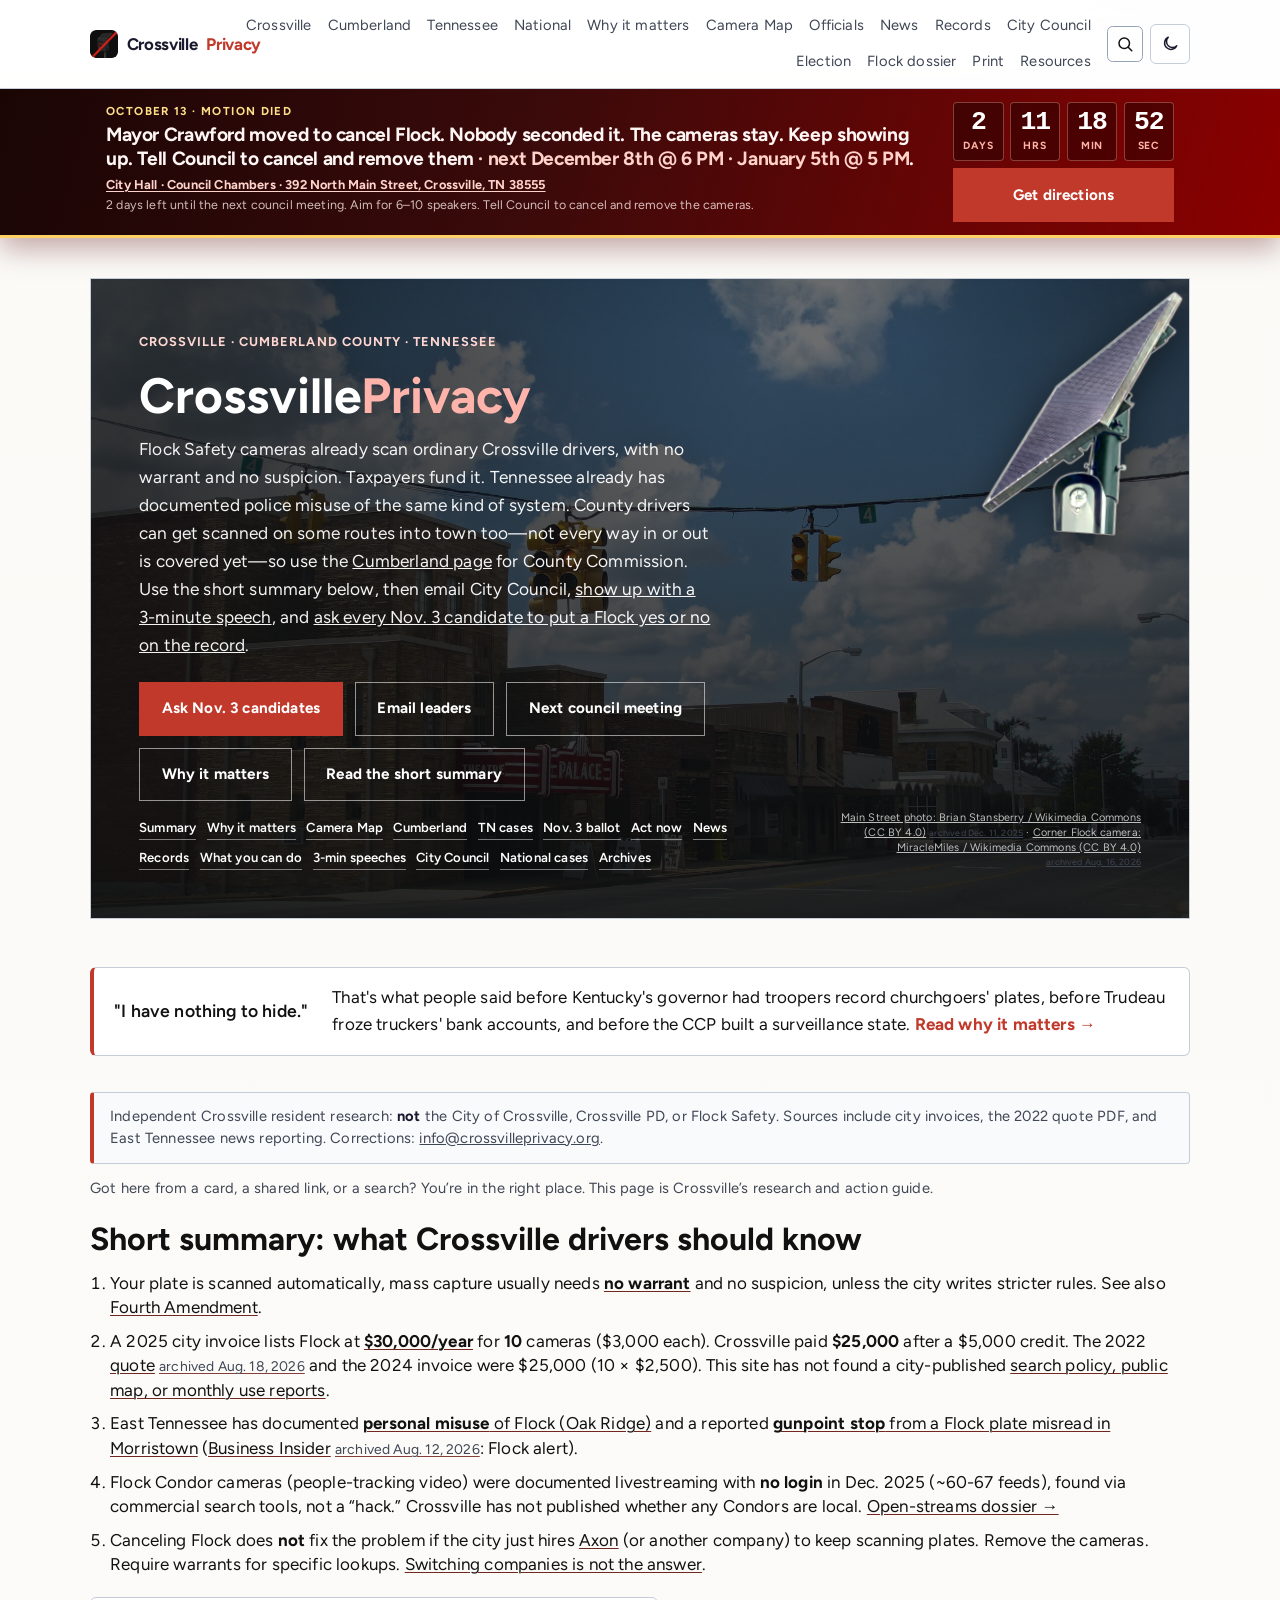
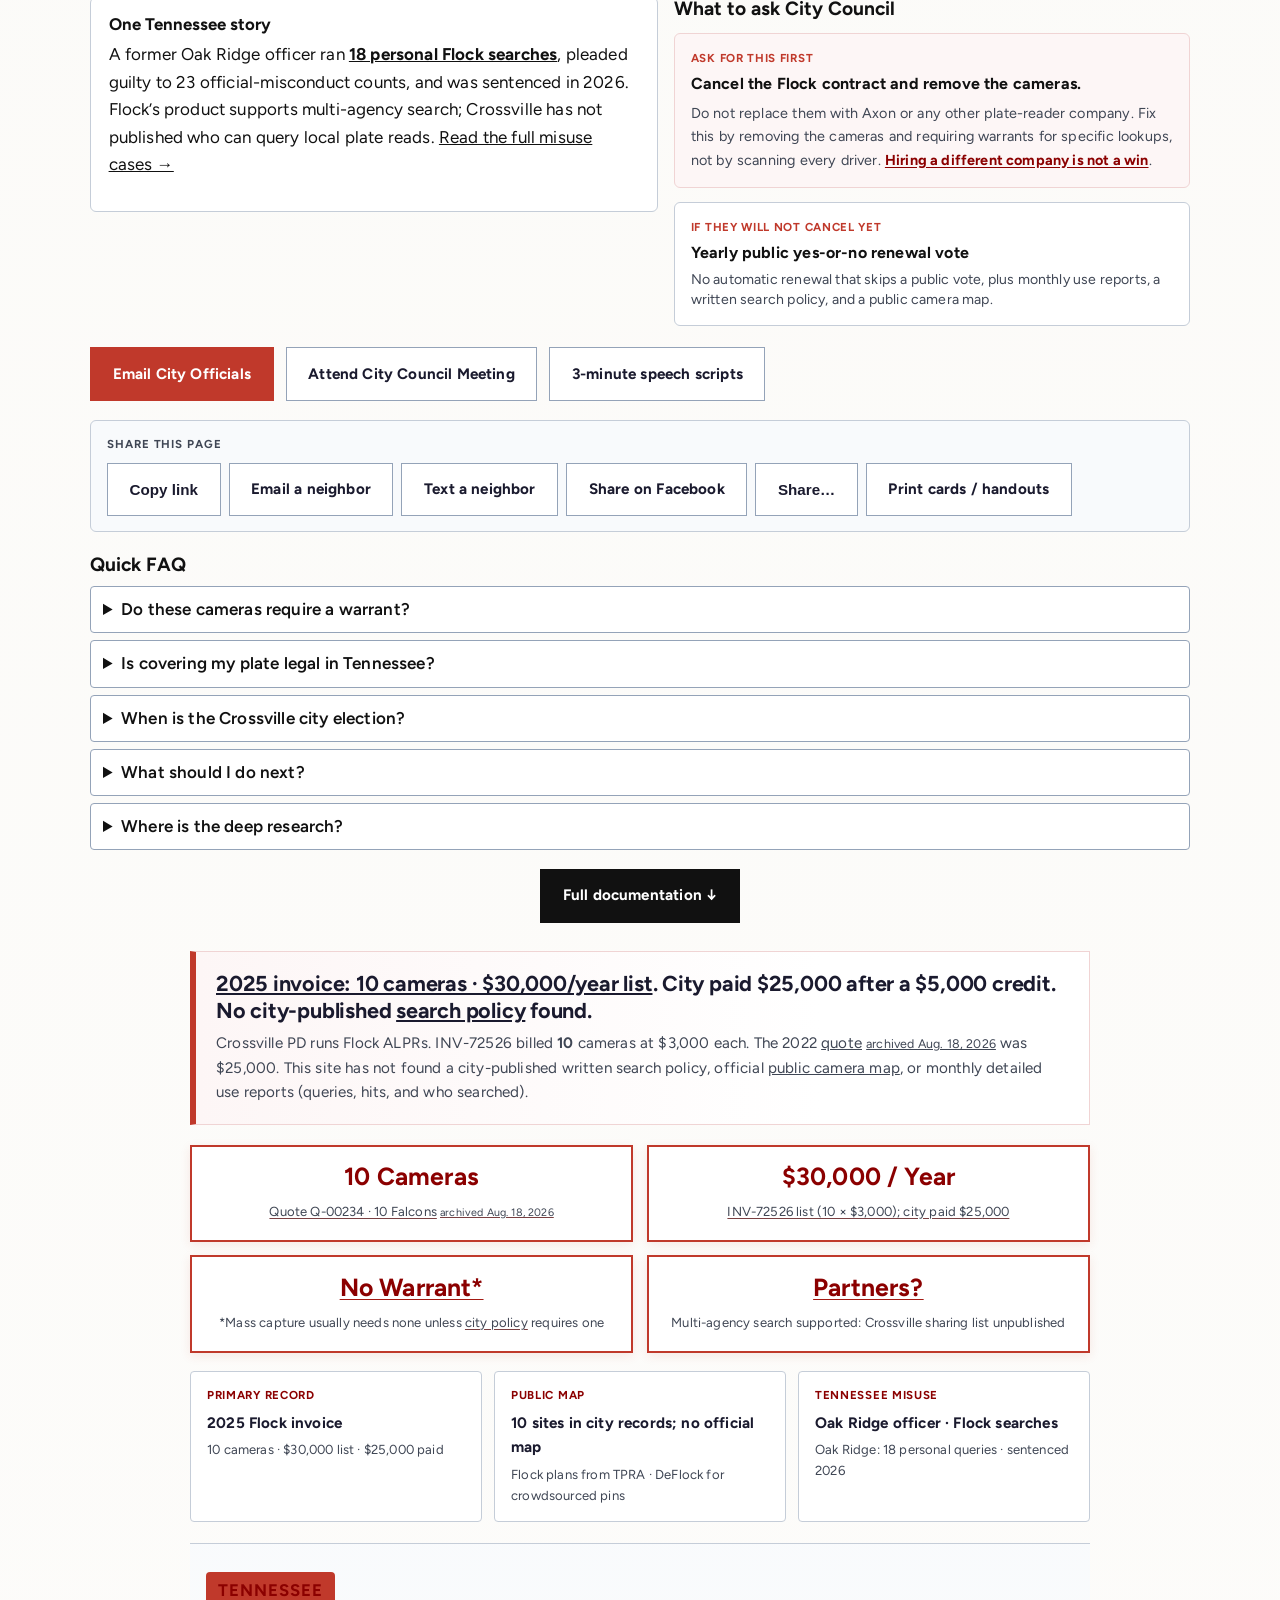
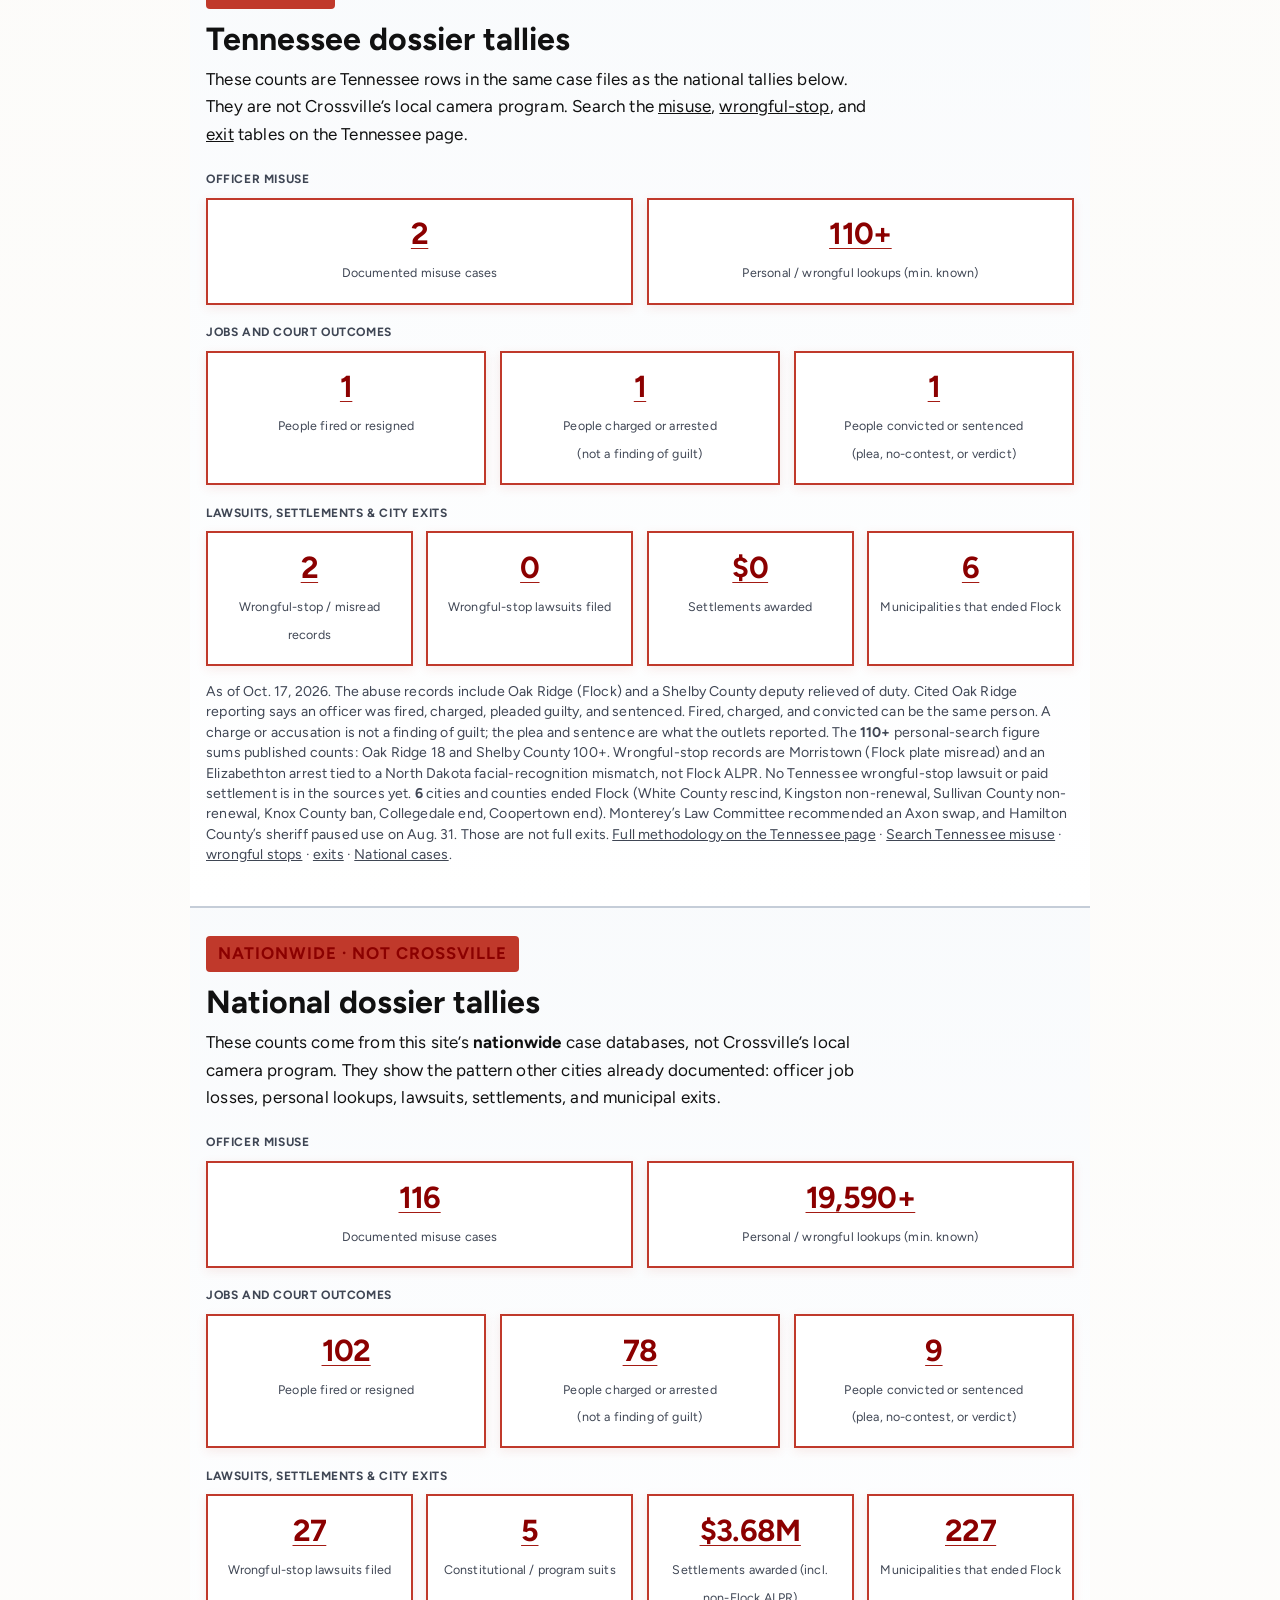
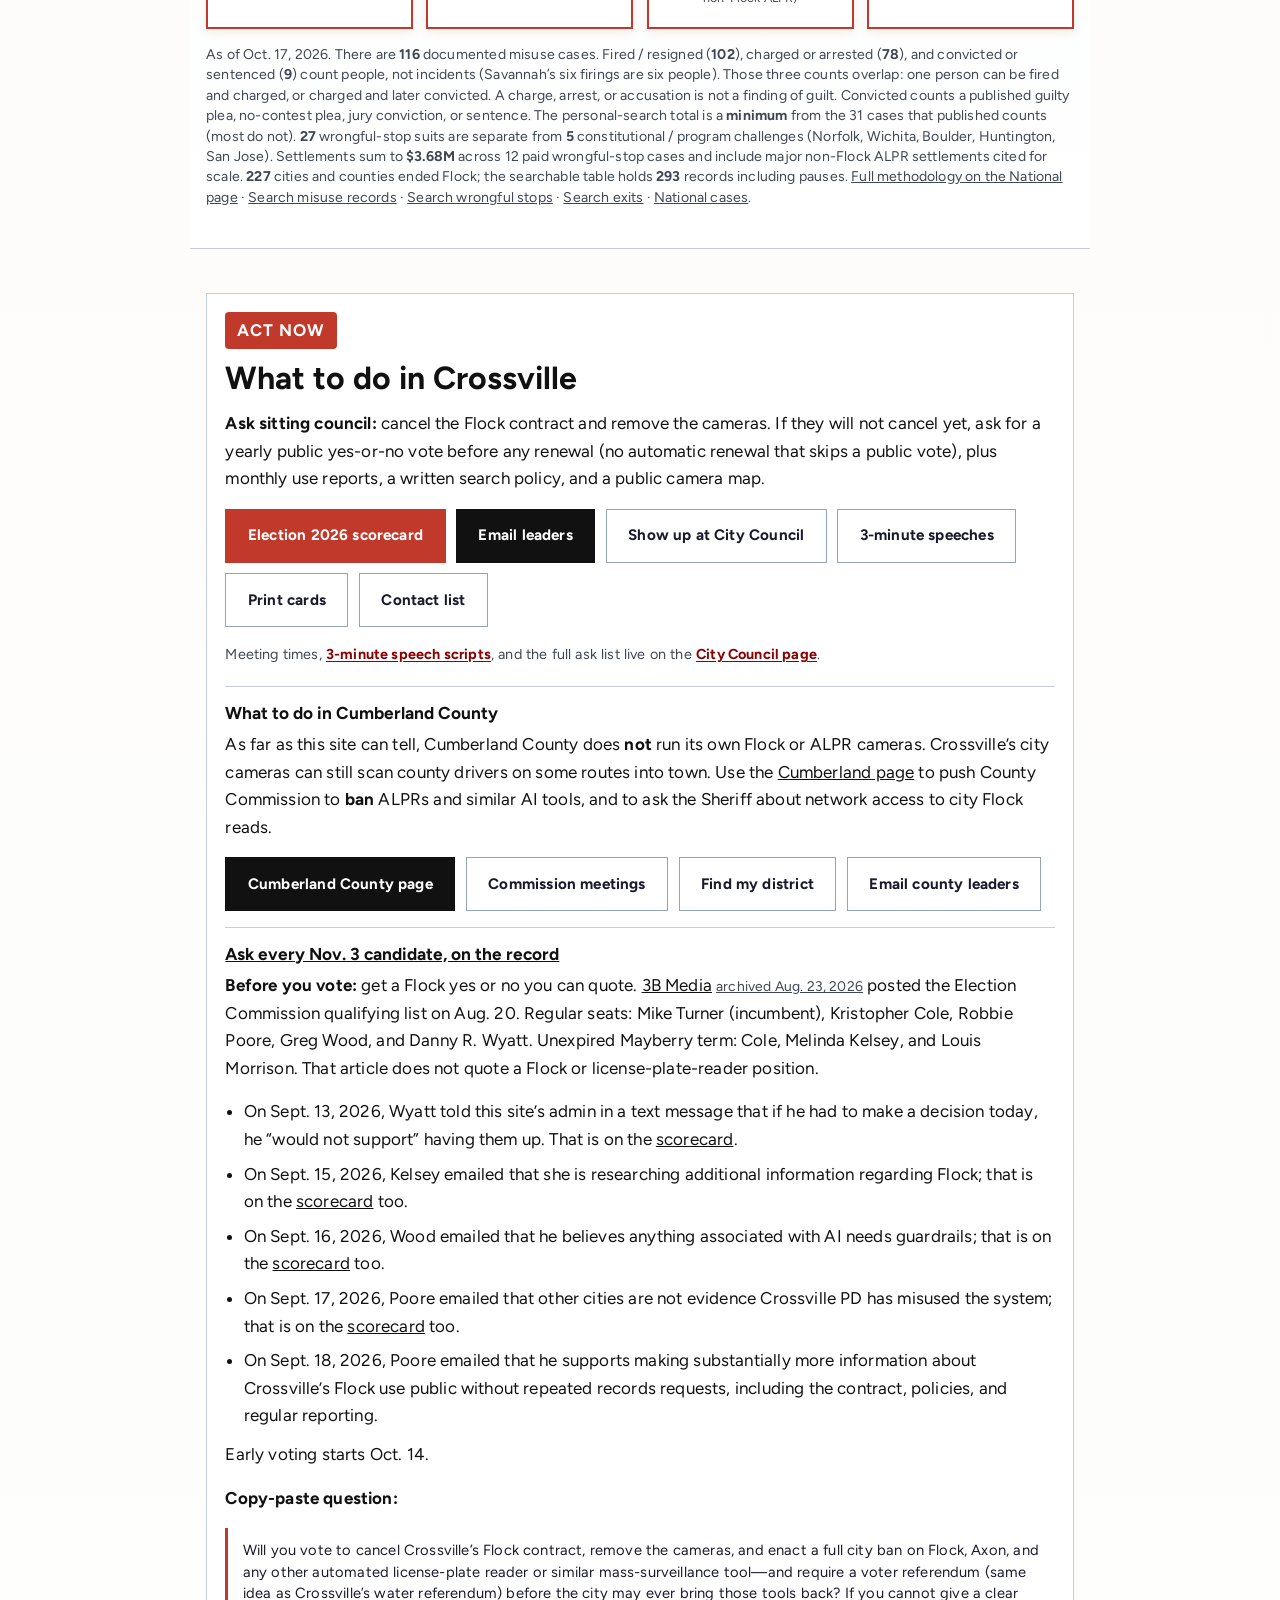
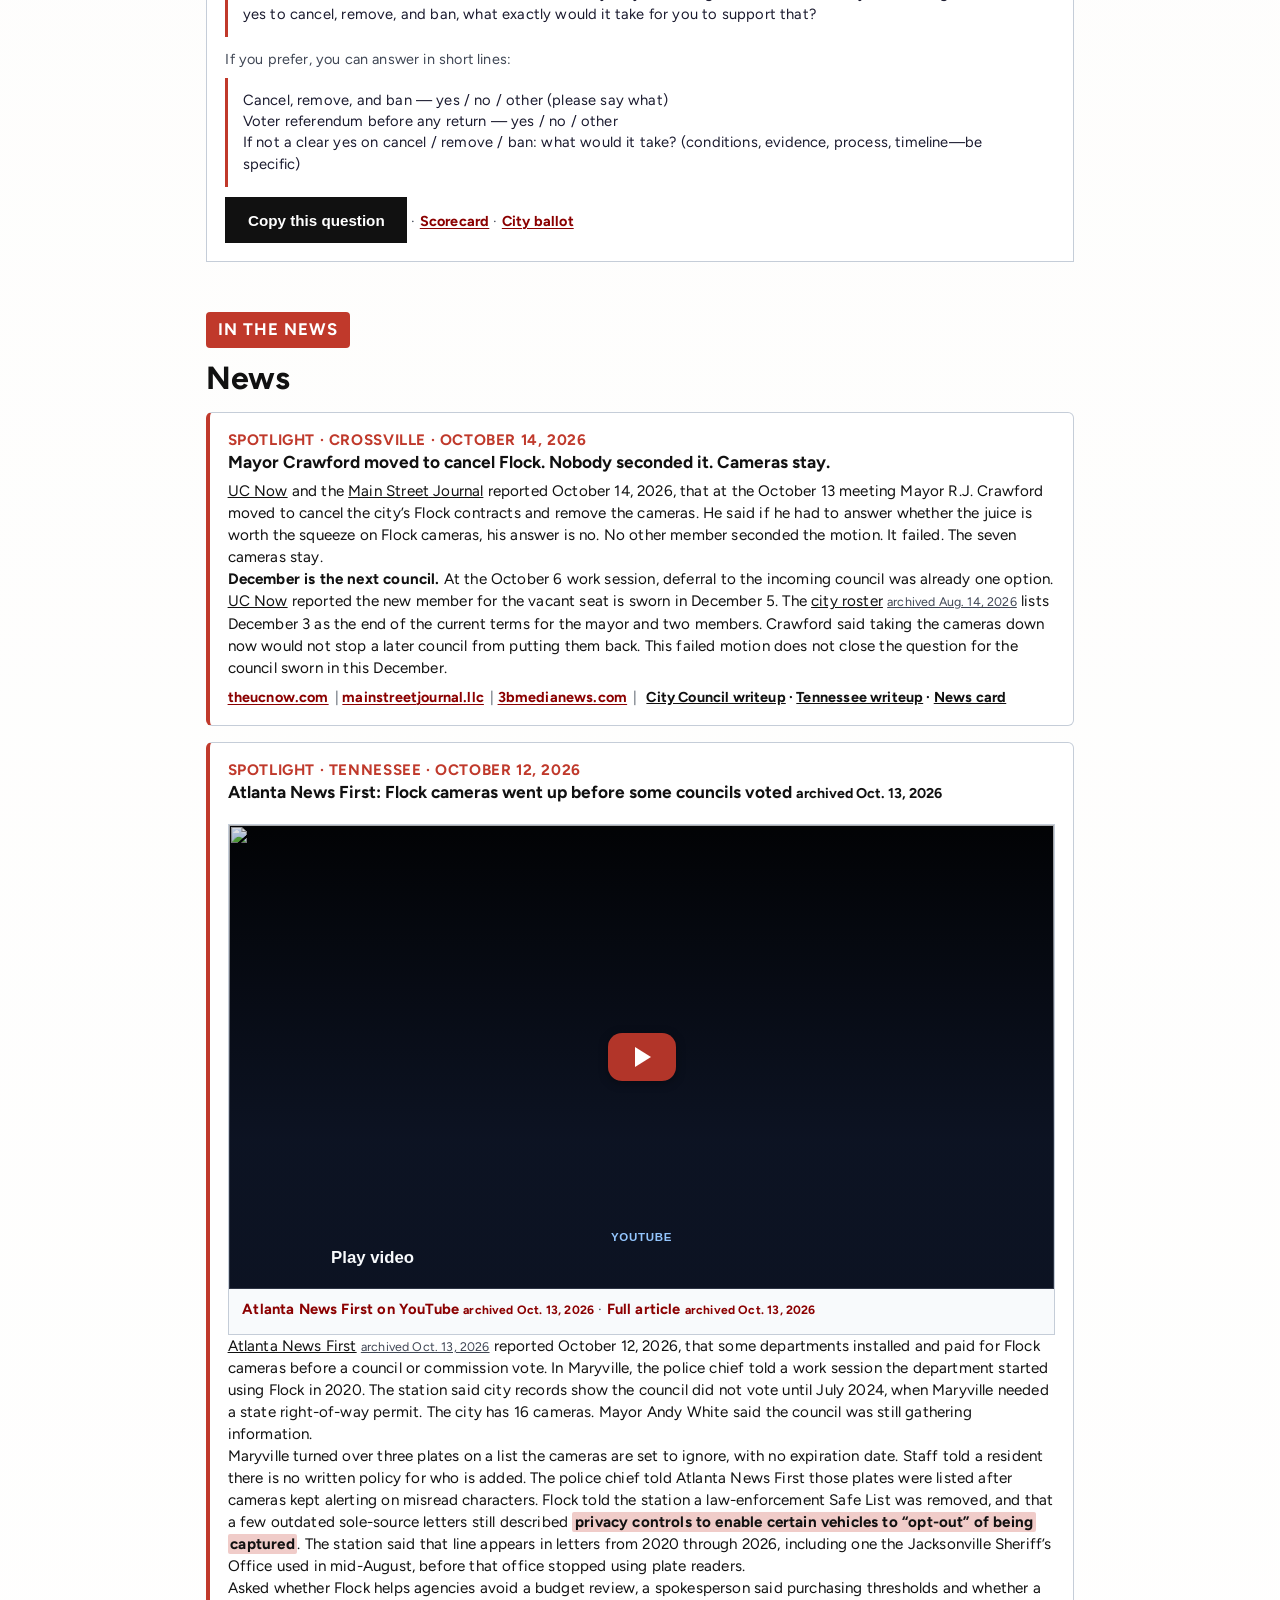
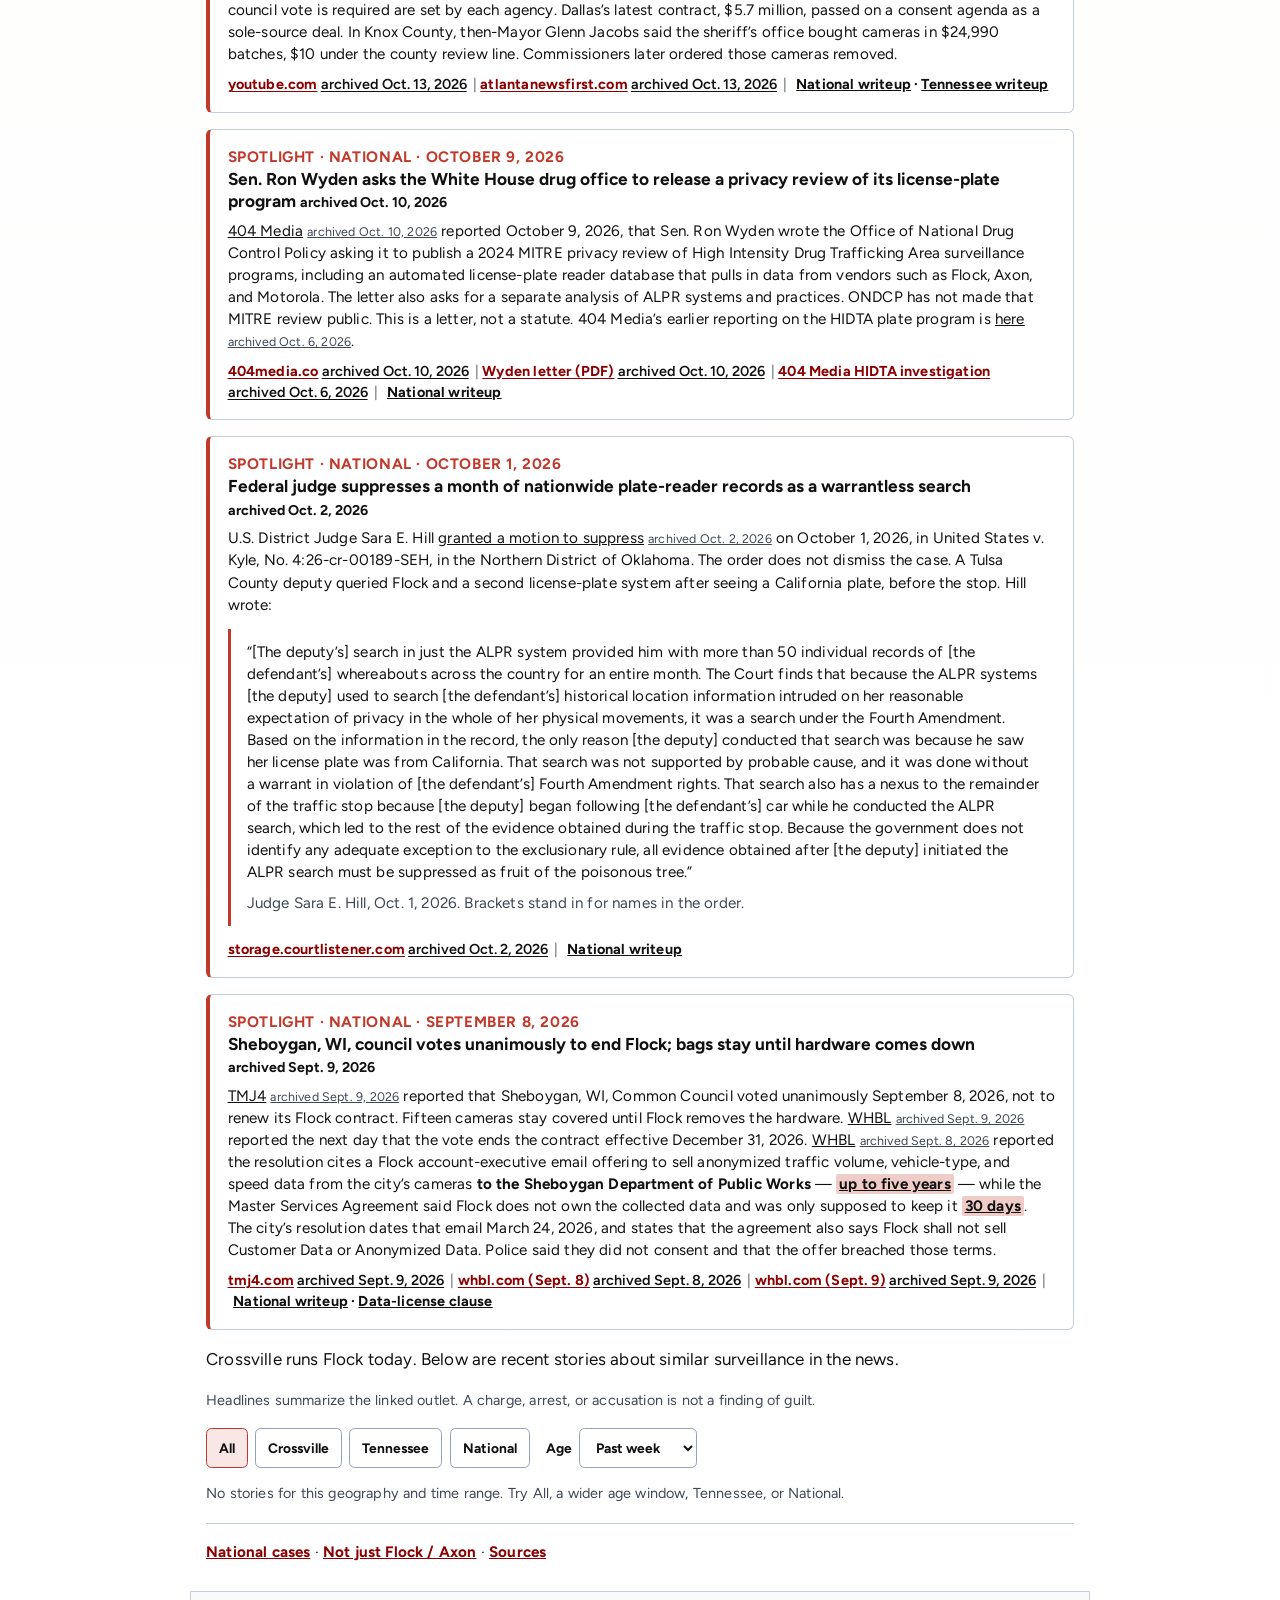
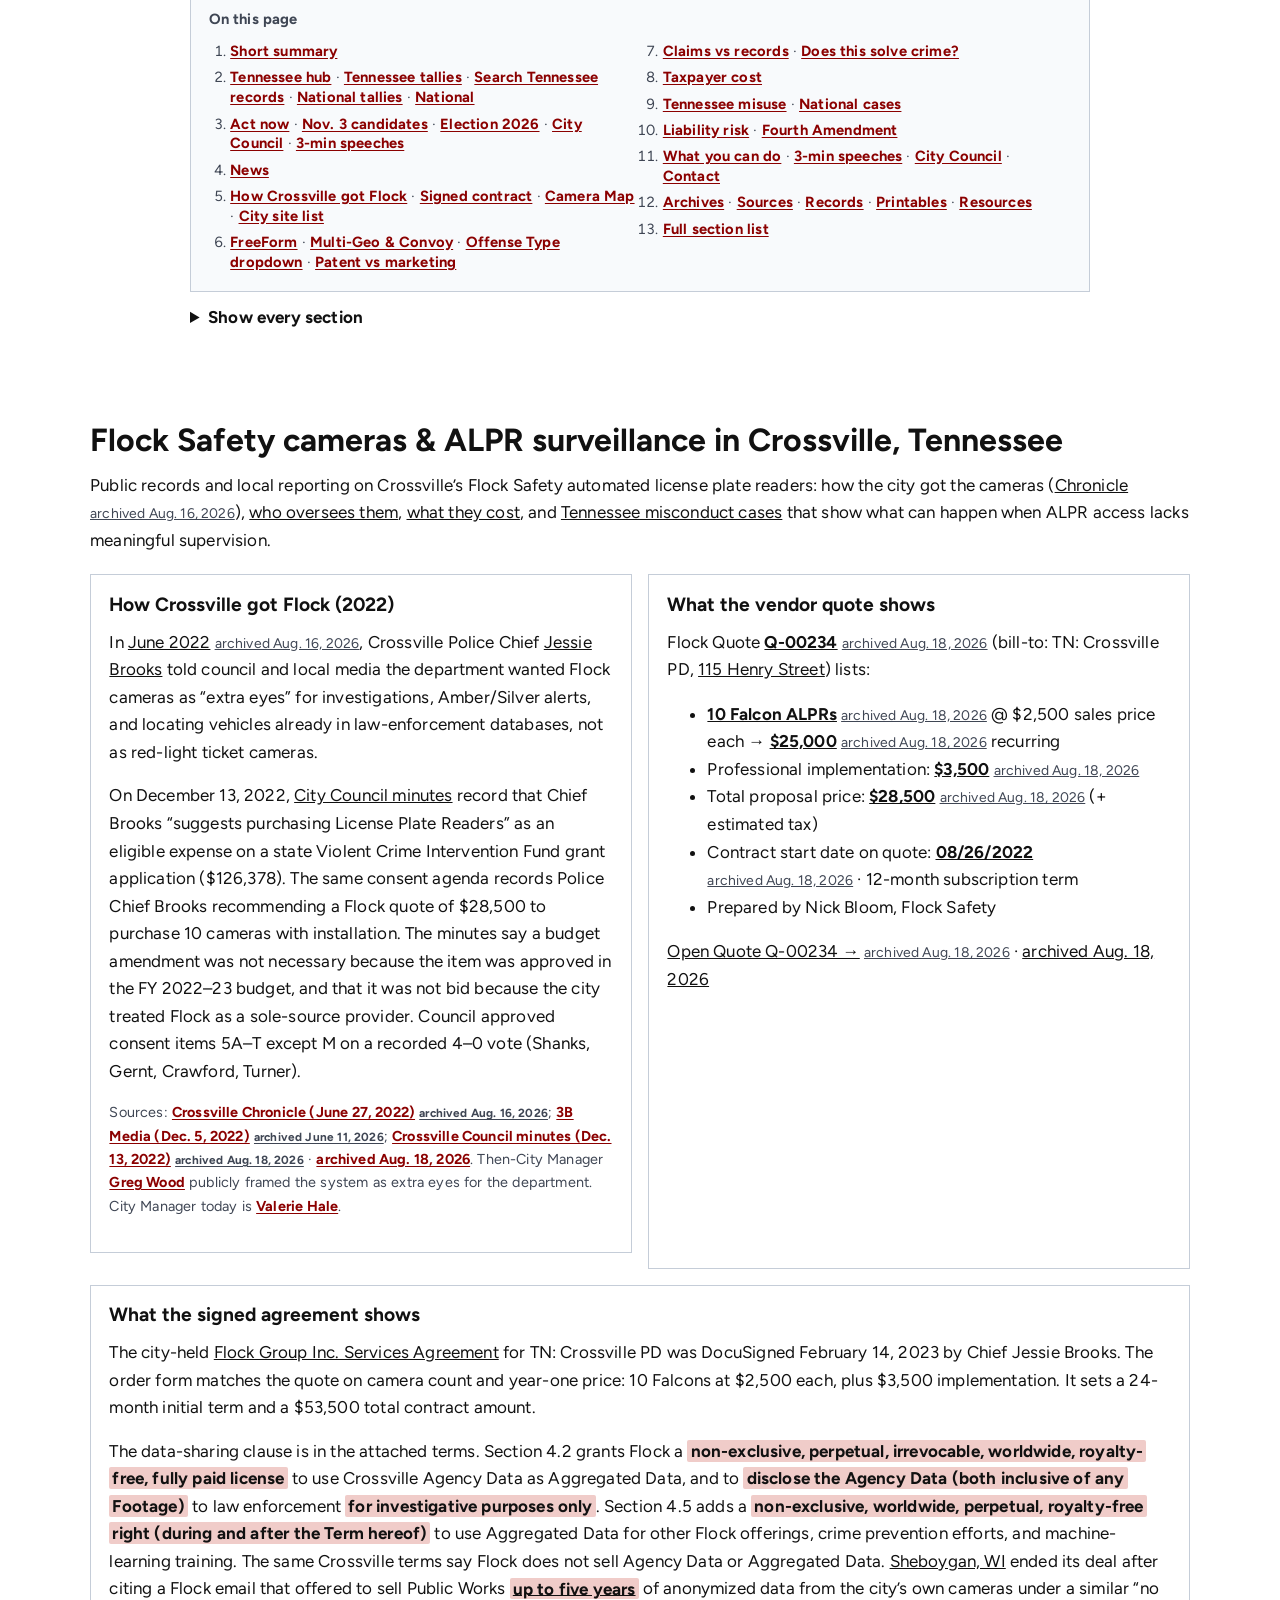
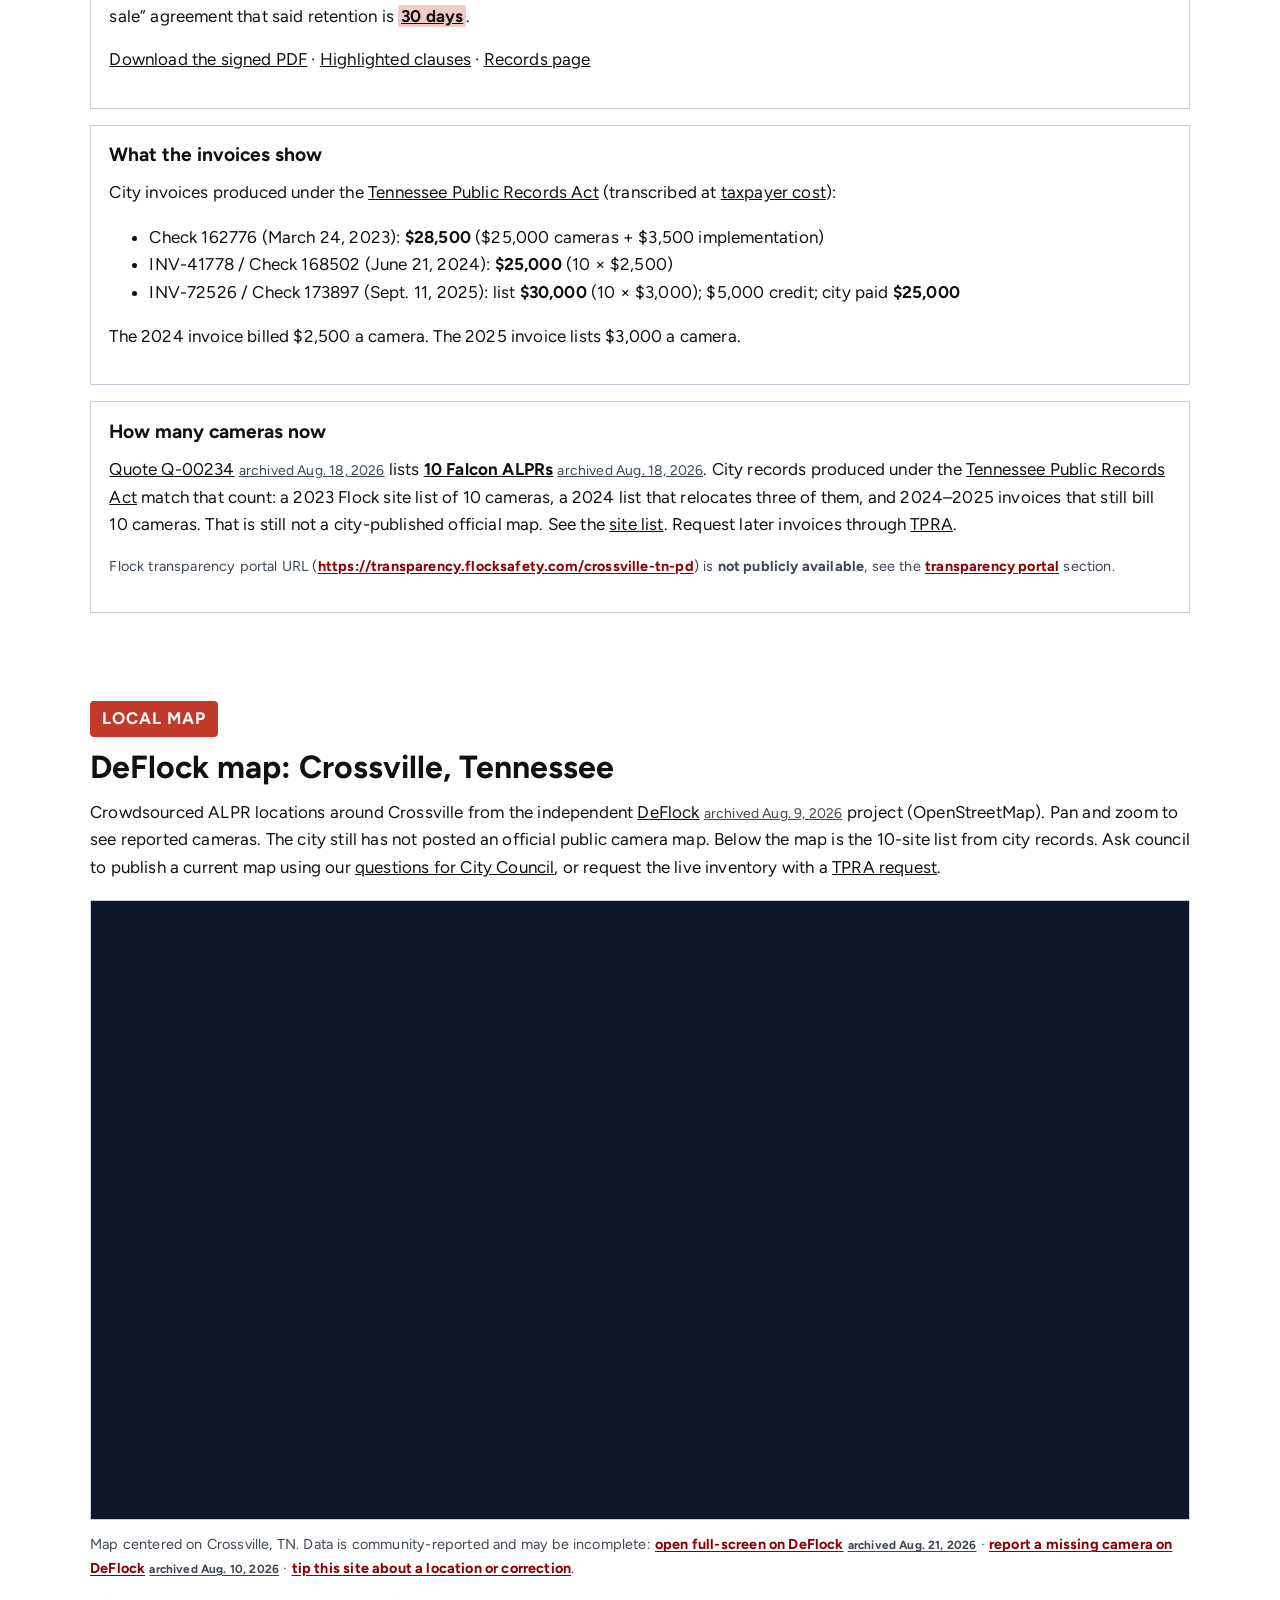
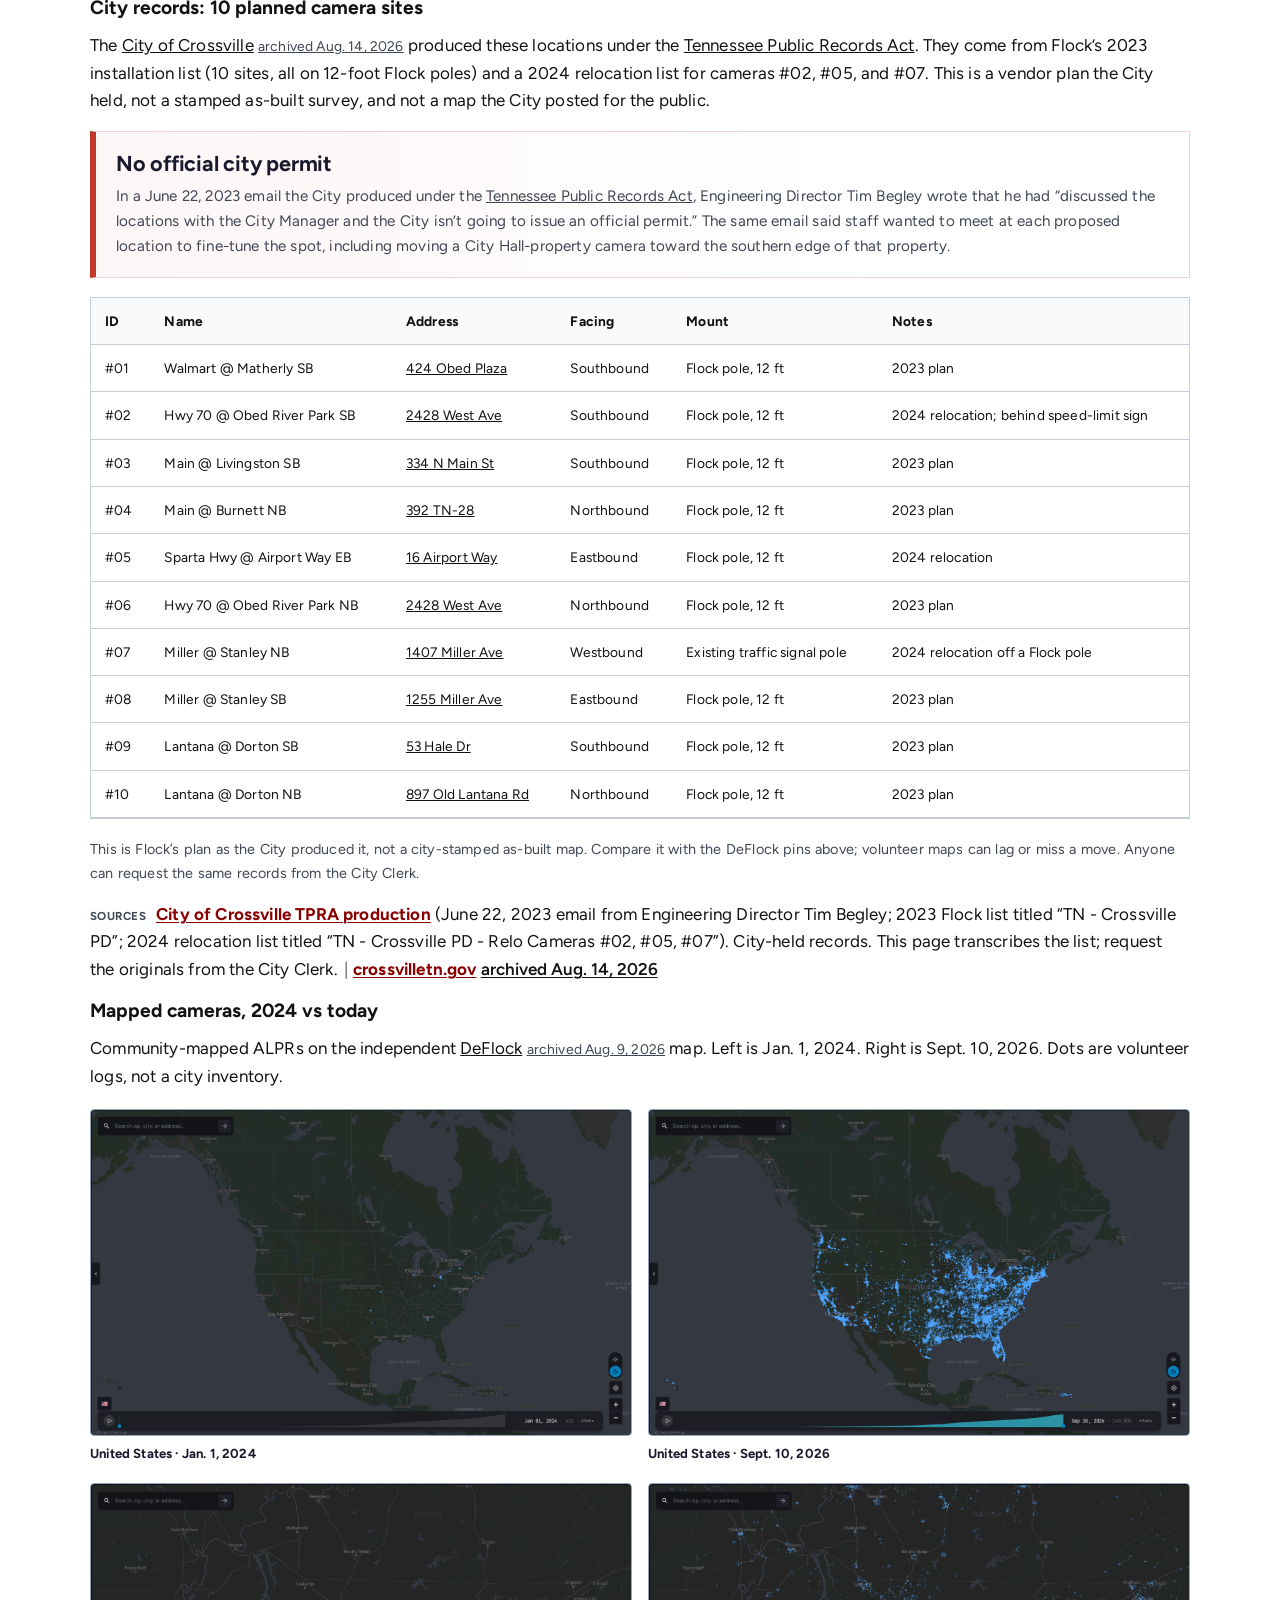
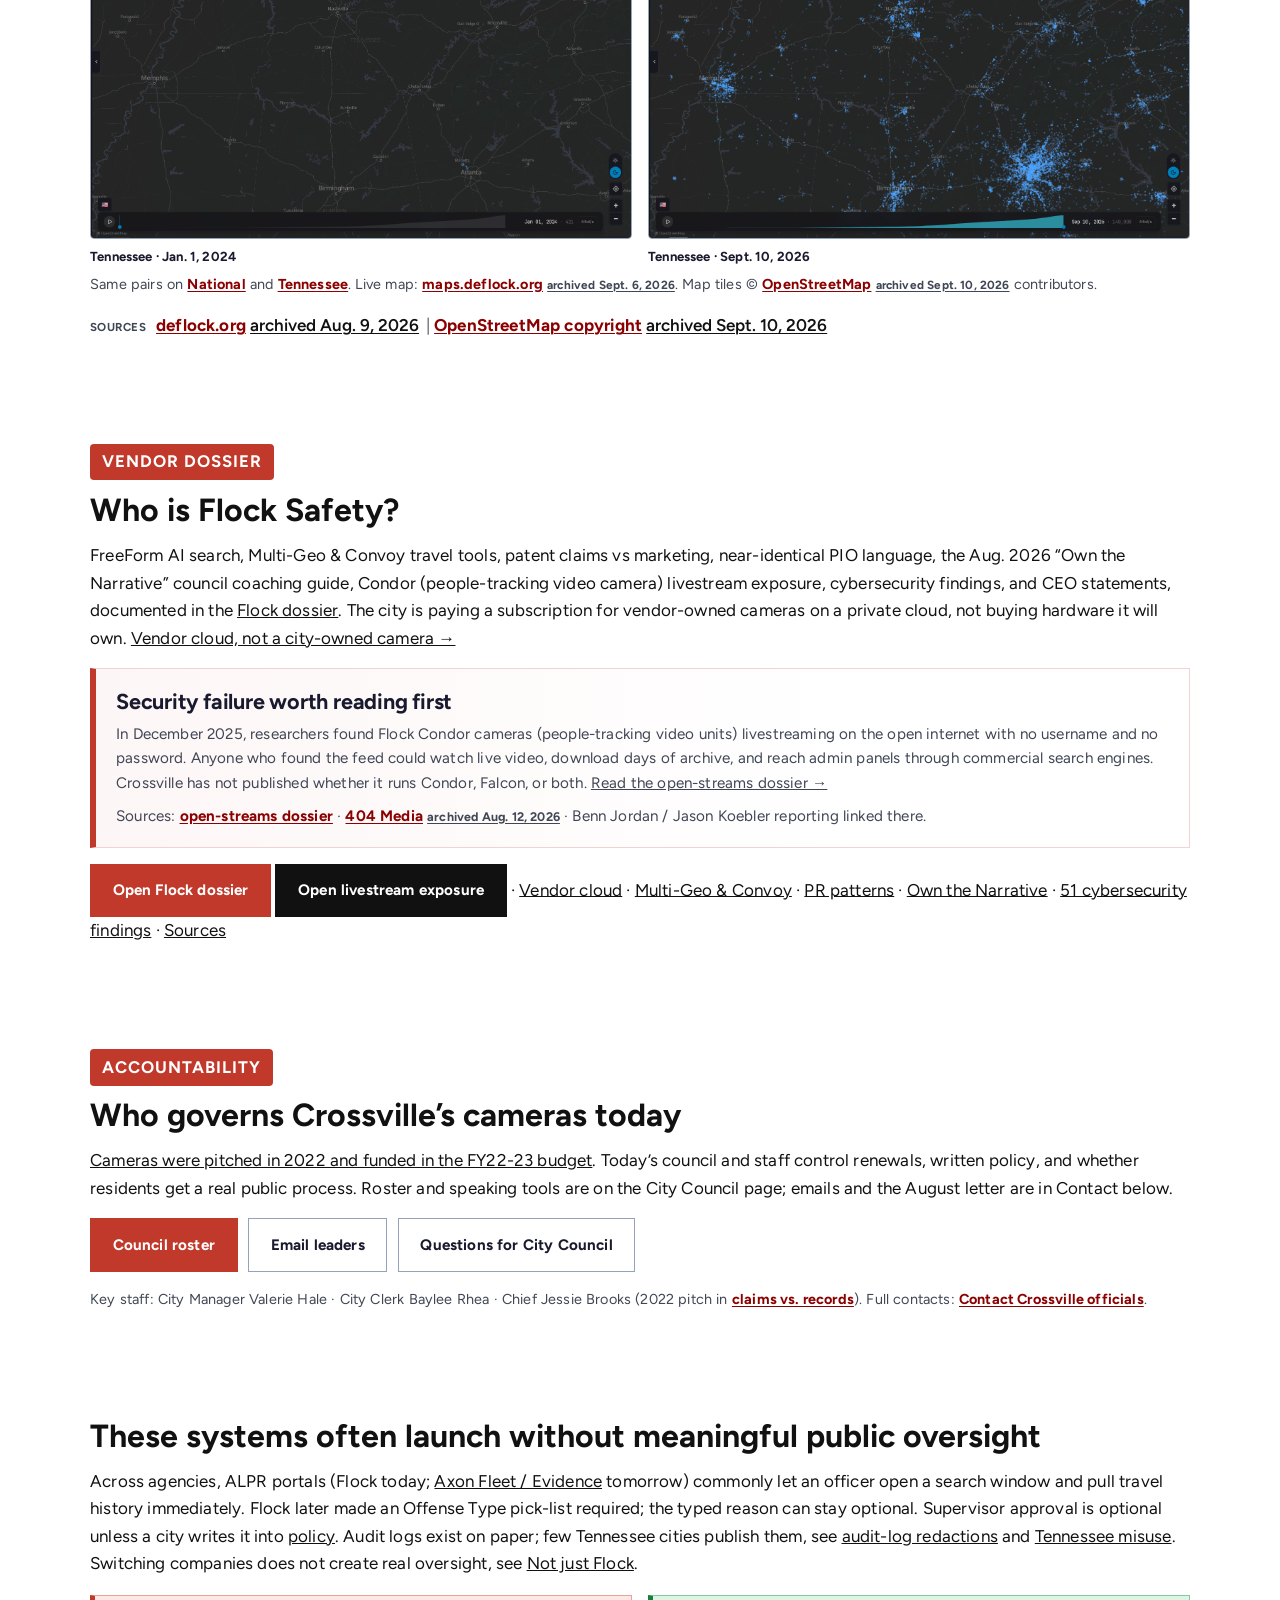
==== index.html @ c861e353 "Log Oct 14–16 Flock bans, cancels, and misuse updates. Tempe and Bloomington ALPR bans, six new muni" ====
<!DOCTYPE html>
<html lang="en">
<head>
  <meta charset="utf-8" />
  <script>
    (function () {
      try {
        var stored = localStorage.getItem("crossville-theme");
        var theme = stored === "light" || stored === "dark"
          ? stored
          : (window.matchMedia("(prefers-color-scheme: dark)").matches ? "dark" : "light");
        document.documentElement.setAttribute("data-theme", theme);
        document.documentElement.style.colorScheme = theme;
      } catch (e) {}
    })();
  </script>
  <meta name="viewport" content="width=device-width, initial-scale=1, viewport-fit=cover" />
  <title>CrossvillePrivacy.org: Flock Safety ALPR in Crossville, Tennessee</title>
  <meta name="description" content="Crossville Flock cameras: a 2025 city invoice lists $30,000/year for 10 cameras. Nov. 3, 2026 City Council candidates: Wyatt, Kelsey, Wood, Poore, Turner, Cole, and Morrison. Ask each one on the record." />
  <link rel="canonical" href="https://crossvilleprivacy.org/" />
  <link rel="sitemap" type="application/xml" title="Sitemap" href="https://crossvilleprivacy.org/sitemap.xml" />
  <meta property="og:type" content="website" />
  <meta property="og:site_name" content="CrossvillePrivacy.org" />
  <meta property="og:url" content="https://crossvilleprivacy.org/" />
  <meta property="og:title" content="CrossvillePrivacy.org: Flock Safety ALPR in Crossville, Tennessee" />
  <meta property="og:description" content="Crossville Flock cameras and the Nov. 3, 2026 City Council candidates: Wyatt, Kelsey, Wood, Poore, Turner, Cole, and Morrison. Independent resident research." />
  <meta property="og:image" content="https://crossvilleprivacy.org/assets/hero-main-street.jpg" />
  <meta property="og:locale" content="en_US" />
  <meta name="twitter:card" content="summary_large_image" />
  <meta name="twitter:title" content="CrossvillePrivacy.org: Flock Safety cameras in Crossville, TN" />
  <meta name="twitter:description" content="2025 city invoice: 10 cameras, $30,000/year list. Documented Oak Ridge Flock misuse. Pack City Council meetings and ask them to cancel Flock and remove the cameras." />
  <meta name="twitter:image" content="https://crossvilleprivacy.org/assets/hero-main-street.jpg" />
  <link rel="stylesheet" href="styles.css?v=20261005-election-banner" />
  <link rel="icon" href="assets/favicon.svg" type="image/svg+xml" />
  <link rel="icon" href="assets/favicon-32.png" type="image/png" sizes="32x32" />
  <link rel="apple-touch-icon" href="assets/apple-touch-icon.png" />
  <meta name="theme-color" content="#c0392b" />
  <meta name="referrer" content="strict-origin-when-cross-origin" />
  <script type="application/ld+json">
  {
    "@context": "https://schema.org",
    "@graph": [
      {
        "@type": "WebSite",
        "@id": "https://crossvilleprivacy.org/#website",
        "url": "https://crossvilleprivacy.org/",
        "name": "CrossvillePrivacy.org",
        "description": "Public-records research on Flock Safety ALPR cameras in Crossville and Cumberland County, Tennessee.",
        "inLanguage": "en-US"
      },
      {
        "@type": "WebPage",
        "@id": "https://crossvilleprivacy.org/#webpage",
        "url": "https://crossvilleprivacy.org/",
        "name": "CrossvillePrivacy.org: Flock Safety ALPR in Crossville, Tennessee",
        "isPartOf": { "@id": "https://crossvilleprivacy.org/#website" },
        "about": {
          "@type": "Thing",
          "name": "Flock Safety automated license plate readers in Crossville, Tennessee"
        },
        "primaryImageOfPage": {
          "@type": "ImageObject",
          "url": "https://crossvilleprivacy.org/assets/hero-main-street.jpg"
        }
      },
      {
        "@type": "FAQPage",
        "@id": "https://crossvilleprivacy.org/#faq",
        "mainEntity": [
          {
            "@type": "Question",
            "name": "Do Crossville Flock cameras require a warrant?",
            "acceptedAnswer": {
              "@type": "Answer",
              "text": "No. License-plate cameras scan vehicles automatically. Searching stored travel history is usually a lookup in the police system with a typed reason, not a warrant, unless the city writes stricter rules."
            }
          },
          {
            "@type": "Question",
            "name": "How many Flock cameras does Crossville have?",
            "acceptedAnswer": {
              "@type": "Answer",
              "text": "Quote Q-00234 lists 10 Falcon cameras. City records produced under the Tennessee Public Records Act include a 2023 Flock site list of those 10 cameras and a 2024 relocation list for three of them. The city has not published an official public camera map."
            }
          },
          {
            "@type": "Question",
            "name": "Is canceling Flock enough if the city hires Axon instead?",
            "acceptedAnswer": {
              "@type": "Answer",
              "text": "No. Multiple cities have dropped Flock and then installed Axon plate readers to keep scanning cars. That changes the company name, not the problem. Crossville should cancel Flock, remove the cameras, refuse any plate-reader replacement, and require warrants for specific lookups, not scan every driver."
            }
          },
          {
            "@type": "Question",
            "name": "Has Flock ALPR been misused in Tennessee?",
            "acceptedAnswer": {
              "@type": "Answer",
              "text": "Yes for confirmed Flock misuse: A former Oak Ridge officer pleaded guilty and was sentenced after 18 personal Flock searches among 23 official-misconduct counts. Business Insider reporting on police records says Morristown officers received a Flock alert before a gunpoint stop after a plate was misread; large wrongful-stop settlements have been paid in other states for ALPR systems generally."
            }
          },
          {
            "@type": "Question",
            "name": "Does Flock FreeForm track people, not just plates?",
            "acceptedAnswer": {
              "@type": "Answer",
              "text": "Flock markets FreeForm as natural-language search across vehicles and people descriptions (for example clothing), while saying cameras are not face identification. Crossville should disclose whether FreeForm is enabled."
            }
          },
          {
            "@type": "Question",
            "name": "What should I ask Crossville City Council?",
            "acceptedAnswer": {
              "@type": "Answer",
              "text": "Ask council to cancel Crossville’s Flock contract and remove the cameras. There is no remaining City Council meeting before this renewal. If they will not cancel, ask them to take a recorded yes-or-no vote rather than letting the program keep running without a public vote, publish monthly detailed Flock-use reports the public can check (who searched, what they searched, why, hits, and sharing), plus a written search policy, public camera map, and contract/sharing list. Fill the meeting room, one speaker is easy to ignore."
            }
          },
          {
            "@type": "Question",
            "name": "When is the Crossville city election, and who is running for City Council?",
            "acceptedAnswer": {
              "@type": "Answer",
              "text": "Election day is Tuesday, Nov. 3, 2026. Early voting is Oct. 14 through Oct. 29. Regular City Council seats: Mike Turner (incumbent), Kristopher Cole, Robbie Poore, Greg Wood, and Danny R. Wyatt. Unexpired Mayberry term: Kristopher Cole, Melinda Kelsey, and Louis Morrison. The Aug. 20, 2026 3B Media qualifying list does not quote a Flock or license-plate-reader position. On Sept. 13, 2026, Wyatt told this site’s admin in a text message that if he had to make a decision today, he “would not support” having them up. On Sept. 15, 2026, Kelsey emailed that she is researching additional information regarding Flock and has not given a clear answer yet. On Sept. 16, 2026, Wood emailed that he believes anything associated with AI needs guardrails and has not given a clear answer on cancel. On Sept. 17, 2026, Poore emailed that other cities are not evidence Crossville PD has misused the system and has not given a clear answer on cancel. On Sept. 18, 2026, he emailed that he supports making substantially more information about Crossville’s Flock use public without repeated records requests, including the contract, policies, and regular reporting. This site emailed Mike Turner, Kristopher Cole, and Louis Morrison more than once at the addresses they listed with the Cumberland County Election Commission and received no response whatsoever. Ask before you vote."
            }
          }
        ]
      }
    ]
  }
  </script>
</head>
<body class="has-sticky-cta has-renewal-banner">
  <header class="site-header">
    <div class="wrap bar">
      <a class="brand" href="#top"><img class="brand-mark" src="assets/brand-mark.png" width="28" height="28" alt="" />Crossville<span>Privacy</span></a>
      <nav id="site-nav" class="nav" data-site-nav aria-label="Primary">
        <a href="index.html" aria-current="page">Crossville</a>
        <a href="cumberland.html">Cumberland</a>
        <a href="tennessee.html">Tennessee</a>
        <a href="national.html">National</a>
        <a href="why.html">Why it matters</a>
        <a href="#map">Camera Map</a>
        <a href="officials.html">Officials</a>
        <a href="#recent-news">News</a>
        <a href="records.html">Records</a>
        <a href="council.html">City Council</a>
        <a href="election.html">Election</a>
        <a href="flock.html">Flock dossier</a>
        <a href="printables.html">Print</a>
        <a href="resources.html">Resources</a>
      </nav>
      <div class="header-tools">
        <button type="button" class="theme-toggle" data-theme-toggle aria-pressed="false" aria-label="Switch to dark mode" title="Dark mode">
          <svg class="theme-icon theme-icon-sun" width="18" height="18" viewBox="0 0 24 24" fill="none" stroke="currentColor" stroke-width="2" stroke-linecap="round" stroke-linejoin="round" aria-hidden="true"><circle cx="12" cy="12" r="4" /><path d="M12 3v2M12 19v2M4.9 4.9l1.4 1.4M17.7 17.7l1.4 1.4M3 12h2M19 12h2M4.9 19.1l1.4-1.4M17.7 6.3l1.4-1.4" /></svg>
          <svg class="theme-icon theme-icon-moon" width="18" height="18" viewBox="0 0 24 24" fill="none" stroke="currentColor" stroke-width="2" stroke-linecap="round" stroke-linejoin="round" aria-hidden="true"><path d="M21 14.3A8.5 8.5 0 1 1 9.7 3 7 7 0 0 0 21 14.3z" /></svg>
        </button>
        <button type="button" class="nav-toggle" data-nav-toggle aria-controls="site-nav" aria-expanded="false" aria-label="Open menu">
          <span class="nav-toggle-bars" aria-hidden="true"></span>
        </button>
      </div>
    </div>
  </header>

  <aside id="renewal-countdown" class="renewal-banner" role="region" aria-label="Mayor Crawford’s motion to cancel Flock died. The cameras stay." data-renewal-iso="2026-11-03T17:00:00-05:00">
    <div class="wrap renewal-banner-inner">
      <a class="renewal-banner-hit" href="#oct13-flock-spotlight" aria-label="Jump to the Crossville Flock spotlight"></a>
      <div class="renewal-banner-copy">
        <p class="renewal-kicker">October 13 · motion died</p>
        <p class="renewal-headline">Mayor Crawford moved to cancel Flock. Nobody seconded it. The cameras stay. Keep showing up. Tell Council to cancel and remove them<span class="renewal-meetings" id="renewal-meetings"></span>.</p>
        <p class="renewal-place">
          <a
            href="https://www.google.com/maps/dir/?api=1&amp;destination=Crossville+City+Hall,+392+North+Main+Street,+Crossville,+TN+38555"
            target="_blank"
            rel="noopener"
            >City Hall · Council Chambers · 392 North Main Street, Crossville, TN 38555</a
          >
        </p>
        <p class="renewal-note">
          <span id="renewal-status">The October 13 motion failed. Seven cameras stay. The next council is sworn in this December.</span>
        </p>
      </div>
      <div class="renewal-aside">
        <div class="renewal-timer" aria-live="polite">
          <div class="renewal-unit"><span class="renewal-num" data-unit="days">--</span><span class="renewal-label">days</span></div>
          <div class="renewal-unit"><span class="renewal-num" data-unit="hours">--</span><span class="renewal-label">hrs</span></div>
          <div class="renewal-unit"><span class="renewal-num" data-unit="mins">--</span><span class="renewal-label">min</span></div>
          <div class="renewal-unit"><span class="renewal-num" data-unit="secs">--</span><span class="renewal-label">sec</span></div>
        </div>
        <a
          class="btn btn-primary renewal-cta"
          href="https://www.google.com/maps/dir/?api=1&amp;destination=Crossville+City+Hall,+392+North+Main+Street,+Crossville,+TN+38555"
          target="_blank"
          rel="noopener"
          >Get directions</a
        >
      </div>
    </div>
  </aside>


  <main id="top">
    <section class="hero">
      <div class="wrap">
        <div class="hero-panel" data-hero-rotate data-hero-interval="9000">
          <div class="hero-slides" aria-hidden="true">
            <img
              class="hero-media is-active"
              src="assets/hero-main-street.jpg"
              alt=""
              width="1920"
              height="1468"
              fetchpriority="high"
              decoding="async"
              data-hero-alt="Downtown Crossville Main Street"
              data-hero-credit="Main Street photo: Brian Stansberry / Wikimedia Commons (CC BY 4.0)"
              data-hero-credit-href="https://commons.wikimedia.org/wiki/File:Crossville-Main-Street-tn1.jpg"
            />
            <img
              class="hero-media"
              src="assets/hero-homesteads-tower.jpg"
              alt=""
              width="1920"
              height="1440"
              loading="lazy"
              decoding="async"
              data-hero-alt="Cumberland Homesteads Museum and Tower near Crossville"
              data-hero-credit="Homesteads Tower photo: Brian Stansberry / Wikimedia Commons (CC BY 3.0)"
              data-hero-credit-href="https://commons.wikimedia.org/wiki/File:Cumberland-homesteads-tower-tn1.jpg"
            />
            <img
              class="hero-media"
              src="assets/hero-courthouse.jpg"
              alt=""
              width="1460"
              height="1143"
              loading="lazy"
              decoding="async"
              data-hero-alt="Cumberland County Courthouse in Crossville"
              data-hero-credit="Courthouse photo: Brian Stansberry / Wikimedia Commons (CC BY 3.0)"
              data-hero-credit-href="https://commons.wikimedia.org/wiki/File:Cumberland-county-tennessee-courthouse1.jpg"
            />
            <img
              class="hero-media"
              src="assets/hero-byrd-creek.jpg"
              alt=""
              width="1920"
              height="1277"
              loading="lazy"
              decoding="async"
              data-hero-alt="Byrd Creek Dam and CCC stone bridge at Cumberland Mountain State Park"
              data-hero-credit="Byrd Creek Dam &amp; Bridge photo: David Ratledge / Wikimedia Commons (CC BY 4.0)"
              data-hero-credit-href="https://commons.wikimedia.org/wiki/File:Byrd_Creek_Dam_%26_Bridge_-_Cumberland_Mountain_State_Park,_Tennessee_-_June_24,_2014.jpg"
            />
          </div>
          <div class="hero-watchers" aria-hidden="true">
            <span class="hero-watcher hero-watcher-right">
              <img src="assets/hero-flock-camera.png?v=1786627456" alt="" width="380" height="566" decoding="async" />
            </span>
          </div>
          <p class="visually-hidden">
            A decorative Flock Safety camera appears in the top-right of the banner, as if watching Crossville landmarks below.
          </p>
          <div class="hero-copy">
            <div class="hero-kicker">Crossville · Cumberland County · Tennessee</div>
            <h1>Crossville<span>Privacy</span></h1>
            <p class="lede">Flock Safety cameras already scan ordinary Crossville drivers, with no warrant and no suspicion. Taxpayers fund it. Tennessee already has documented police misuse of the same kind of system. County drivers can get scanned on some routes into town too—not every way in or out is covered yet—so use the <a href="cumberland.html">Cumberland page</a> for County Commission. Use the short summary below, then email City Council, <a href="council.html#speech-picker">show up with a 3-minute speech</a>, and <a href="#nov-council-race">ask every Nov.&nbsp;3 candidate to put a Flock yes or no on the record</a>.</p>
            <div class="cta-row">
              <a class="btn btn-primary" href="#nov-council-race">Ask Nov. 3 candidates</a>
              <a class="btn btn-ghost" href="#action">Email leaders</a>
              <a class="btn btn-ghost" href="council.html#council-show-up">Next council meeting</a>
              <a class="btn btn-ghost" href="why.html">Why it matters</a>
              <a class="btn btn-ghost" href="#pitch">Read the short summary</a>
            </div>
            <nav class="hero-jumps" aria-label="Jump to sections on this page">
              <a href="#pitch">Summary</a>
              <a href="why.html">Why it matters</a>
              <a href="#map">Camera Map</a>
              <a href="cumberland.html">Cumberland</a>
              <a href="tennessee.html#tn-glance">TN cases</a>
              <a href="#nov-council-race">Nov. 3 ballot</a>
              <a href="#act-now">Act now</a>
              <a href="#recent-news">News</a>
              <a href="records.html">Records</a>
              <a href="#what-can-i-do">What you can do</a>
              <a href="council.html#speech-picker">3-min speeches</a>
              <a href="council.html">City Council</a>
              <a href="national.html">National cases</a>
              <a href="#archives-hub">Archives</a>
            </nav>
          </div>
          <p class="hero-photo-credit" aria-label="Image credits">
            <a
              href="https://commons.wikimedia.org/wiki/File:Crossville-Main-Street-tn1.jpg"
              target="_blank"
              rel="noopener"
              data-hero-credit-link
            >Main Street photo: Brian Stansberry / Wikimedia Commons (CC BY 4.0)</a> <a class="source-archive" href="https://web.archive.org/web/20251211214113/https://commons.wikimedia.org/wiki/File:Crossville-Main-Street-tn1.jpg" target="_blank" rel="noopener" title="Wayback Machine snapshot"><time datetime="2025-12-11T21:41:13Z">archived Dec. 11, 2025</time></a>
            <span class="hero-credit-sep" aria-hidden="true"> · </span>
            <a
              href="https://commons.wikimedia.org/wiki/File:Flock_ALPR_with_Solar_Panel,_Closeup_Facing_Right,_Eatontown_NJ_(July_2026).jpg"
              target="_blank"
              rel="noopener"
            >Corner Flock camera: MiracleMiles / Wikimedia Commons (CC BY 4.0)</a> <a class="source-archive" href="https://web.archive.org/web/20260816170843/https://commons.wikimedia.org/wiki/File:Flock_ALPR_with_Solar_Panel,_Closeup_Facing_Right,_Eatontown_NJ_(July_2026).jpg" target="_blank" rel="noopener" title="Wayback Machine snapshot"><time datetime="2026-08-16T17:08:43Z">archived Aug. 16, 2026</time></a>
          </p>
        </div>
      </div>
    </section>

    <div class="wrap" style="padding-top:1.5rem;padding-bottom:0.5rem;">
      <a href="why.html" class="why-callout" style="display:flex;flex-wrap:wrap;align-items:center;gap:0.5rem 1.5rem;padding:1rem 1.25rem;background:var(--surface);border:1px solid var(--line);border-left:4px solid var(--accent);border-radius:6px;text-decoration:none;color:inherit;transition:border-color 0.15s,box-shadow 0.15s;" onmouseover="this.style.borderColor='var(--accent)';this.style.boxShadow='0 2px 8px rgba(0,0,0,0.08)';" onmouseout="this.style.borderColor='var(--line)';this.style.borderLeftColor='var(--accent)';this.style.boxShadow='none';">
        <p style="margin:0;font-weight:600;font-size:1.1rem;flex-shrink:0;">"I have nothing to hide."</p>
        <p style="margin:0;flex:1;min-width:280px;">That's what people said before Kentucky's governor had troopers record churchgoers' plates, before Trudeau froze truckers' bank accounts, and before the CCP built a surveillance state. <strong style="color:var(--accent);">Read why it matters →</strong></p>
      </a>
    </div>

    <section class="pitch" aria-labelledby="pitch">
      <div class="wrap pitch-wrap">
        <p class="trust-strip" id="trust">
          Independent Crossville resident research: <strong>not</strong> the City of Crossville, Crossville PD, or Flock Safety.
          Sources include city invoices, the 2022 quote PDF, and East Tennessee news reporting.
          Corrections: <a href="mailto:info@crossvilleprivacy.org">info@crossvilleprivacy.org</a>.
        </p>
        <p class="found-card-note">Got here from a card, a shared link, or a search? You’re in the right place. This page is Crossville’s research and action guide.</p>

        <h2 id="pitch">Short summary: what Crossville drivers should know</h2>
        <ol class="pitch-facts">
          <li>Your plate is scanned automatically, mass capture usually needs <a href="#faq"><strong>no warrant</strong></a> and no suspicion, unless the city writes stricter rules. See also <a href="#fourth">Fourth Amendment</a>.</li>
          <li>A 2025 city invoice lists Flock at <a href="#cost"><strong>$30,000/year</strong></a> for <strong>10</strong> cameras ($3,000 each). Crossville paid <strong>$25,000</strong> after a $5,000 credit. The 2022 <a href="https://crossvilletn.legistar.com/View.ashx?M=F&amp;ID=11422691&amp;GUID=AAA99FCA-444F-43F8-BA19-F47335D59ADA" target="_blank" rel="noopener">quote</a> <a class="source-archive" href="https://web.archive.org/web/20260818171231/https://crossvilletn.legistar.com/View.ashx?M=F&amp;ID=11422691&amp;GUID=AAA99FCA-444F-43F8-BA19-F47335D59ADA" target="_blank" rel="noopener" title="Wayback Machine snapshot"><time datetime="2026-08-18T17:12:31Z">archived Aug. 18, 2026</time></a> and the 2024 invoice were $25,000 (10 × $2,500). This site has not found a city-published <a href="council.html#ask-before-renewal">search policy, public map, or monthly use reports</a>.</li>
          <li>East Tennessee has documented <a href="tennessee.html#oak-ridge-misuse"><strong>personal misuse</strong> of Flock (Oak Ridge)</a> and a reported <a href="tennessee.html#morristown-misread"><strong>gunpoint stop</strong> from a Flock plate misread in Morristown</a> (<a href="https://www.businessinsider.com/flock-safety-alpr-cameras-misreads-2026-3" target="_blank" rel="noopener">Business Insider</a> <a class="source-archive" href="https://web.archive.org/web/20260812060302/https://www.businessinsider.com/flock-safety-alpr-cameras-misreads-2026-3" target="_blank" rel="noopener" title="Wayback Machine snapshot"><time datetime="2026-08-12T06:03:02Z">archived Aug. 12, 2026</time></a>: Flock alert).</li>
          <li>Flock Condor cameras (people-tracking video) were documented livestreaming with <strong>no login</strong> in Dec. 2025 (~60-67 feeds), found via commercial search tools, not a “hack.” Crossville has not published whether any Condors are local. <a href="flock.html#open-streams">Open-streams dossier →</a></li>
          <li>Canceling Flock does <strong>not</strong> fix the problem if the city just hires <a href="#not-just-flock">Axon</a> (or another company) to keep scanning plates. Remove the cameras. Require warrants for specific lookups. <a href="#not-just-flock">Switching companies is not the answer</a>.</li>
        </ol>

        <div class="pitch-columns">
          <article class="pitch-story" aria-labelledby="pitch-story-heading">
            <h3 id="pitch-story-heading">One Tennessee story</h3>
            <p>A former Oak Ridge officer ran <a href="tennessee.html#oak-ridge-misuse"><strong>18 personal Flock searches</strong></a>, pleaded guilty to 23 official-misconduct counts, and was sentenced in 2026. Flock’s product supports multi-agency search; Crossville has not published who can query local plate reads. <a href="tennessee.html#abuse">Read the full misuse cases →</a></p>
          </article>

          <div class="ask-hierarchy" aria-labelledby="ask-hierarchy-heading">
            <h3 id="ask-hierarchy-heading">What to ask City Council</h3>
            <div class="ask-hierarchy-grid">
              <div class="ask-card ask-card-primary">
                <span class="ask-rank">Ask for this first</span>
                <strong>Cancel the Flock contract and remove the cameras.</strong>
                <p class="note" style="margin:0.45rem 0 0;">Do not replace them with Axon or any other plate-reader company. Fix this by removing the cameras and requiring warrants for specific lookups, not by scanning every driver. <a href="#not-just-flock">Hiring a different company is not a win</a>.</p>
              </div>
              <div class="ask-card">
                <span class="ask-rank">If they will not cancel yet</span>
                <strong>Yearly public yes-or-no renewal vote</strong>
                <span class="ask-detail">No automatic renewal that skips a public vote, plus monthly use reports, a written search policy, and a public camera map.</span>
              </div>
            </div>
          </div>
        </div>

        <div class="pitch-actions cta-row">
          <a class="btn btn-primary" href="#action">Email City Officials</a>
          <a class="btn btn-outline" href="council.html#council-show-up">Attend City Council Meeting</a>
          <a class="btn btn-outline" href="council.html#speech-picker">3-minute speech scripts</a>
        </div>

        <div class="share-loop" aria-label="Share and print">
          <p class="share-loop-kicker">Share this page</p>
          <div class="share-loop-row">
            <button type="button" class="btn btn-outline" data-share="copy-link">Copy link</button>
            <a class="btn btn-outline" data-share="email" href="mailto:?subject=CrossvillePrivacy.org%2C%20Flock%20cameras%20in%20Crossville&amp;body=Crossville%20Flock%20cameras%20scan%20ordinary%20drivers.%20Local%20research%20and%20what%20to%20ask%20City%20Council%3A%0A%0Ahttps%3A%2F%2Fcrossvilleprivacy.org%2F">Email a neighbor</a>
            <a class="btn btn-outline share-sms" data-share="sms" href="sms:?&amp;body=Crossville%20Flock%20cameras%20scan%20ordinary%20drivers.%20https%3A%2F%2Fcrossvilleprivacy.org%2F">Text a neighbor</a>
            <a class="btn btn-outline" data-share="facebook" href="https://www.facebook.com/sharer/sharer.php?u=https%3A%2F%2Fcrossvilleprivacy.org%2F" target="_blank" rel="noopener">Share on Facebook</a>
            <button type="button" class="btn btn-outline share-native" data-share="native" hidden>Share…</button>
            <a class="btn btn-outline" href="printables.html">Print cards / handouts</a>
          </div>
        </div>

        <aside class="faq-quick" aria-labelledby="faq-quick">
          <h3 id="faq-quick">Quick FAQ</h3>
          <details>
            <summary>Do these cameras require a warrant?</summary>
            <p>No. Plates are scanned automatically. Searching travel history is usually a typed reason in the police system, not a warrant, unless the city writes stricter rules. <a href="#faq">More FAQ →</a></p>
          </details>
          <details>
            <summary>Is covering my plate legal in Tennessee?</summary>
            <p>No. <a href="https://law.justia.com/codes/tennessee/title-55/chapter-4/part-1/section-55-4-110/" target="_blank" rel="noopener">T.C.A. § 55-4-110</a> <a class="source-archive" href="https://web.archive.org/web/20250327165544/https://law.justia.com/codes/tennessee/title-55/chapter-4/part-1/section-55-4-110/" target="_blank" rel="noopener" title="Wayback Machine snapshot"><time datetime="2025-03-27T16:55:44Z">archived Mar. 27, 2025</time></a> prohibits camera-blocking covers. Use council, email, and <a href="records.html#foia">TPRA</a> instead. Do not obscure your plate.</p>
          </details>
          <details>
            <summary>When is the Crossville city election?</summary>
            <p>Tuesday, Nov.&nbsp;3,&nbsp;2026. Early voting Oct.&nbsp;14 through Oct.&nbsp;29. City Council candidates: <a href="election.html#candidate-mike-turner">Mike Turner</a>, <a href="election.html#candidate-kristopher-cole">Kristopher Cole</a>, <a href="election.html#candidate-robbie-poore">Robbie Poore</a>, <a href="election.html#candidate-greg-wood">Greg Wood</a>, <a href="election.html#candidate-danny-wyatt">Danny R. Wyatt</a>, <a href="election.html#candidate-melinda-kelsey">Melinda Kelsey</a>, and <a href="election.html#candidate-louis-morrison">Louis Morrison</a>. Flock positions: <a href="election.html">Election 2026</a>.</p>
          </details>
          <details>
            <summary>What should I do next?</summary>
            <p>Send the <a href="#email-template">September agenda letter</a>, and note the next council date under <a href="council.html#council-show-up">City Council meeting times</a>. On a computer, printing handouts from <a href="printables.html">Print</a> also helps.</p>
          </details>
          <details>
            <summary>Where is the deep research?</summary>
            <p>Everything below, the signed contract, quote PDFs, Tennessee misuse cases, FreeForm, liability, TPRA templates, is the Crossville archive. Tennessee and East TN cases are on <a href="tennessee.html">Tennessee</a>. Nationwide databases are on <a href="national.html">National</a>. Jump to <a href="#toc">On this page</a> or <a href="#overview">How Crossville got Flock</a>.</p>
          </details>
        </aside>

        <p class="archive-jump"><a class="btn btn-dark" href="#toc">Full documentation ↓</a></p>
      </div>
    </section>

    <section id="docs-archive" aria-label="Full documentation">
      <div class="wrap-narrow">
        <div id="proof" class="proof-block">
        <div class="pull-card" role="note">
          <strong><a href="#cost">2025 invoice: 10 cameras · $30,000/year list</a>. City paid $25,000 after a $5,000 credit. No city-published <a href="council.html#ask-before-renewal">search policy</a> found.</strong>
          <span>Crossville PD runs Flock ALPRs. INV-72526 billed <strong>10</strong> cameras at $3,000 each. The 2022 <a href="https://crossvilletn.legistar.com/View.ashx?M=F&amp;ID=11422691&amp;GUID=AAA99FCA-444F-43F8-BA19-F47335D59ADA" target="_blank" rel="noopener">quote</a> <a class="source-archive" href="https://web.archive.org/web/20260818171231/https://crossvilletn.legistar.com/View.ashx?M=F&amp;ID=11422691&amp;GUID=AAA99FCA-444F-43F8-BA19-F47335D59ADA" target="_blank" rel="noopener" title="Wayback Machine snapshot"><time datetime="2026-08-18T17:12:31Z">archived Aug. 18, 2026</time></a> was $25,000. This site has not found a city-published written search policy, official <a href="#map">public camera map</a>, or monthly detailed use reports (queries, hits, and who searched).</span>
        </div>

        <div class="stats" aria-label="Key figures" style="margin-top:1.15rem;">
          <div class="stat">
            <span class="num">10 Cameras</span>
            <span class="cap"><a href="https://crossvilletn.legistar.com/View.ashx?M=F&amp;ID=11422691&amp;GUID=AAA99FCA-444F-43F8-BA19-F47335D59ADA" target="_blank" rel="noopener">Quote Q-00234 · 10 Falcons</a> <a class="source-archive" href="https://web.archive.org/web/20260818171231/https://crossvilletn.legistar.com/View.ashx?M=F&amp;ID=11422691&amp;GUID=AAA99FCA-444F-43F8-BA19-F47335D59ADA" target="_blank" rel="noopener" title="Wayback Machine snapshot"><time datetime="2026-08-18T17:12:31Z">archived Aug. 18, 2026</time></a></span>
          </div>
          <div class="stat">
            <span class="num">$30,000 / Year</span>
            <span class="cap"><a href="#cost">INV-72526 list (10 × $3,000); city paid $25,000</a></span>
          </div>
          <div class="stat">
            <span class="num"><a href="#faq">No Warrant*</a></span>
            <span class="cap">*Mass capture usually needs none unless <a href="council.html#ask-before-renewal">city policy</a> requires one</span>
          </div>
          <div class="stat">
            <span class="num"><a href="council.html#ask-before-renewal">Partners?</a></span>
            <span class="cap">Multi-agency search supported: Crossville sharing list unpublished</span>
          </div>
        </div>

        <div class="proof-strip">
          <a href="#cost">
            <span class="label">Primary record</span>
            <span class="title">2025 Flock invoice</span>
            <span class="meta">10 cameras · $30,000 list · $25,000 paid</span>
          </a>
          <a href="#city-locations">
            <span class="label">Public map</span>
            <span class="title">10 sites in city records; no official map</span>
            <span class="meta">Flock plans from TPRA · DeFlock for crowdsourced pins</span>
          </a>
          <a href="tennessee.html#abuse">
            <span class="label">Tennessee misuse</span>
            <span class="title">Oak Ridge officer · Flock searches</span>
            <span class="meta">Oak Ridge: 18 personal queries · sentenced 2026</span>
          </a>
        </div>
        </div>

            <aside class="national-tally-section" aria-labelledby="tn-glance">
      <div class="wrap">
        <span class="section-label">Tennessee</span>
        <h2 id="tn-glance">Tennessee dossier tallies</h2>
        <p>These counts are Tennessee rows in the same case files as the national tallies below. They are not Crossville’s local camera program. Search the <a href="tennessee.html#misuse-lookup">misuse</a>, <a href="tennessee.html#wrongful-lookup">wrongful-stop</a>, and <a href="tennessee.html#cancel-lookup">exit</a> tables on the Tennessee page.</p>
        <div class="dossier-tally-stack" data-tally-src="docs/dossier-tallies.json" aria-label="Tennessee dossier tallies as of October 17, 2026">
          <div>
            <span class="dossier-tally-row-label">Officer misuse</span>
            <div class="stats dossier-tally row-misuse" role="group" aria-label="Tennessee officer misuse tallies">
              <div class="stat">
                <span class="num"><a href="tennessee.html#misuse-lookup"><span data-tally="tn_misuse_count">2</span></a></span>
                <span class="cap">Documented misuse cases</span>
              </div>
              <div class="stat">
                <span class="num"><a href="tennessee.html#misuse-lookup"><span data-tally="tn_lookup_floor_display">110+</span></a></span>
                <span class="cap">Personal / wrongful lookups (min. known)</span>
              </div>
            </div>
          </div>
          <div>
            <span class="dossier-tally-row-label">Jobs and court outcomes</span>
            <div class="stats dossier-tally row-fallout" role="group" aria-label="Tennessee fired, charged, and convicted tallies">
              <div class="stat">
                <span class="num"><a href="tennessee.html#misuse-lookup"><span data-tally="tn_fired_count">1</span></a></span>
                <span class="cap">People fired or resigned</span>
              </div>
              <div class="stat">
                <span class="num"><a href="tennessee.html#misuse-lookup"><span data-tally="tn_charged_count">1</span></a></span>
                <span class="cap">People charged or arrested<br />(not a finding of guilt)</span>
              </div>
              <div class="stat">
                <span class="num"><a href="tennessee.html#misuse-lookup"><span data-tally="tn_convicted_count">1</span></a></span>
                <span class="cap">People convicted or sentenced<br />(plea, no-contest, or verdict)</span>
              </div>
            </div>
          </div>
          <div>
            <span class="dossier-tally-row-label">Lawsuits, settlements &amp; city exits</span>
            <div class="stats dossier-tally row-exits" role="group" aria-label="Tennessee lawsuit, settlement, and municipal exit tallies">
              <div class="stat">
                <span class="num"><a href="tennessee.html#wrongful-lookup"><span data-tally="tn_wrongful_count">2</span></a></span>
                <span class="cap">Wrongful-stop / misread records</span>
              </div>
              <div class="stat">
                <span class="num"><a href="tennessee.html#wrongful-lookup"><span data-tally="tn_lawsuit_count">0</span></a></span>
                <span class="cap">Wrongful-stop lawsuits filed</span>
              </div>
              <div class="stat">
                <span class="num"><a href="tennessee.html#wrongful-lookup"><span data-tally="tn_settlement_display">$0</span></a></span>
                <span class="cap">Settlements awarded</span>
              </div>
              <div class="stat">
                <span class="num"><a href="tennessee.html#cancel-lookup"><span data-tally="tn_clear_exits">6</span></a></span>
                <span class="cap">Municipalities that ended Flock</span>
              </div>
            </div>
          </div>
        </div>
        <p class="dossier-tally-note">As of <time datetime="2026-10-17" data-tally-datetime="as_of_short">Oct. 17, 2026</time>. The abuse records include Oak Ridge (Flock) and a Shelby County deputy relieved of duty. Cited Oak Ridge reporting says an officer was fired, charged, pleaded guilty, and sentenced. Fired, charged, and convicted can be the same person. A charge or accusation is not a finding of guilt; the plea and sentence are what the outlets reported. The <strong><span data-tally="tn_lookup_floor_display">110+</span></strong> personal-search figure sums published counts: Oak Ridge 18 and Shelby County 100+. Wrongful-stop records are Morristown (Flock plate misread) and an Elizabethton arrest tied to a North Dakota facial-recognition mismatch, not Flock ALPR. No Tennessee wrongful-stop lawsuit or paid settlement is in the sources yet. <strong><span data-tally="tn_clear_exits">6</span></strong> cities and counties ended Flock (White County rescind, Kingston non-renewal, Sullivan County non-renewal, Knox County ban, Collegedale end, Coopertown end). Monterey’s Law Committee recommended an Axon swap, and Hamilton County’s sheriff paused use on Aug. 31. Those are not full exits.
          <a href="tennessee.html#tn-tally">Full methodology on the Tennessee page</a>
          · <a href="tennessee.html#misuse-lookup">Search Tennessee misuse</a>
          · <a href="tennessee.html#wrongful-lookup">wrongful stops</a>
          · <a href="tennessee.html#cancel-lookup">exits</a>
          · <a href="national.html">National cases</a>.</p>
      </div>
    </aside>

    <section class="national-tally-section" aria-labelledby="national-tally">
      <div class="wrap">
        <span class="section-label">Nationwide · not Crossville</span>
        <h2 id="national-tally">National dossier tallies</h2>
        <p>These counts come from this site’s <strong>nationwide</strong> case databases, not Crossville’s local camera program. They show the pattern other cities already documented: officer job losses, personal lookups, lawsuits, settlements, and municipal exits.</p>
        <div class="dossier-tally-stack" data-tally-aria data-tally-src="docs/dossier-tallies.json" aria-label="National dossier tallies as of October 17, 2026">
          <div>
            <span class="dossier-tally-row-label">Officer misuse</span>
            <div class="stats dossier-tally row-misuse" role="group" aria-label="Officer misuse tallies">
              <div class="stat">
                <span class="num"><a href="national.html#misuse-lookup"><span data-tally="misuse_count">116</span></a></span>
                <span class="cap">Documented misuse cases</span>
              </div>
              <div class="stat">
                <span class="num"><a href="national.html#misuse-lookup"><span data-tally="lookup_floor_display">19,590+</span></a></span>
                <span class="cap">Personal / wrongful lookups (min. known)</span>
              </div>
            </div>
          </div>
          <div>
            <span class="dossier-tally-row-label">Jobs and court outcomes</span>
            <div class="stats dossier-tally row-fallout" role="group" aria-label="Fired, charged, and convicted tallies">
              <div class="stat">
                <span class="num"><a href="national.html#misuse-lookup"><span data-tally="fired_count">102</span></a></span>
                <span class="cap">People fired or resigned</span>
              </div>
              <div class="stat">
                <span class="num"><a href="national.html#misuse-lookup"><span data-tally="charged_count">78</span></a></span>
                <span class="cap">People charged or arrested<br />(not a finding of guilt)</span>
              </div>
              <div class="stat">
                <span class="num"><a href="national.html#misuse-lookup"><span data-tally="convicted_count">9</span></a></span>
                <span class="cap">People convicted or sentenced<br />(plea, no-contest, or verdict)</span>
              </div>
            </div>
          </div>
          <div>
            <span class="dossier-tally-row-label">Lawsuits, settlements &amp; city exits</span>
            <div class="stats dossier-tally row-exits" role="group" aria-label="Lawsuit, settlement, and municipal exit tallies">
              <div class="stat">
                <span class="num"><a href="national.html#wrongful-lookup"><span data-tally="lawsuit_count">27</span></a></span>
                <span class="cap">Wrongful-stop lawsuits filed</span>
              </div>
              <div class="stat">
                <span class="num"><a href="national.html#wichita-flock-suit"><span data-tally="constitutional_count">5</span></a></span>
                <span class="cap">Constitutional / program suits</span>
              </div>
              <div class="stat">
                <span class="num"><a href="national.html#wrongful-lookup"><span data-tally="settlement_display">$3.68M</span></a></span>
                <span class="cap">Settlements awarded (incl. non-Flock ALPR)</span>
              </div>
              <div class="stat">
                <span class="num"><a href="national.html#cancel-lookup"><span data-tally="clear_exits">227</span></a></span>
                <span class="cap">Municipalities that ended Flock</span>
              </div>
            </div>
          </div>
        </div>
        <p class="dossier-tally-note">As of <time datetime="2026-10-17" data-tally-datetime="as_of_short">Oct. 17, 2026</time>. There are <strong><span data-tally="misuse_count">116</span></strong> documented misuse cases. Fired / resigned (<strong><span data-tally="fired_count">102</span></strong>), charged or arrested (<strong><span data-tally="charged_count">78</span></strong>), and convicted or sentenced (<strong><span data-tally="convicted_count">9</span></strong>) count people, not incidents (Savannah’s six firings are six people). Those three counts overlap: one person can be fired and charged, or charged and later convicted. A charge, arrest, or accusation is not a finding of guilt. Convicted counts a published guilty plea, no-contest plea, jury conviction, or sentence. The personal-search total is a <strong>minimum</strong> from the <span data-tally="lookup_rows">31</span> cases that published counts (most do not). <strong><span data-tally="lawsuit_count">27</span></strong> wrongful-stop suits are separate from <strong><span data-tally="constitutional_count">5</span></strong> constitutional / program challenges (Norfolk, Wichita, Boulder, Huntington, San Jose). Settlements sum to <strong><span data-tally="settlement_display">$3.68M</span></strong> across 12 paid wrongful-stop cases and include major non-Flock ALPR settlements cited for scale. <strong><span data-tally="clear_exits">227</span></strong> cities and counties ended Flock; the searchable table holds <strong><span data-tally="cancel_count">293</span></strong> records including pauses.
          <a href="national.html#dossier-tally">Full methodology on the National page</a>
          · <a href="national.html#misuse-lookup">Search misuse records</a>
          · <a href="national.html#wrongful-lookup">Search wrongful stops</a>
          · <a href="national.html#cancel-lookup">Search exits</a>
          · <a href="national.html">National cases</a>.</p>
      </div>
    </section>

    <section class="action-start" aria-labelledby="act-now">
      <div class="wrap">
        <div class="panel">
          <span class="section-label">Act now</span>
          <h2 id="act-now">What to do in Crossville</h2>
          <p><strong>Ask sitting council:</strong> cancel the Flock contract and remove the cameras. If they will not cancel yet, ask for a yearly public yes-or-no vote before any renewal (no automatic renewal that skips a public vote), plus monthly use reports, a written search policy, and a public camera map.</p>
          <p style="margin-top:1rem;display:flex;flex-wrap:wrap;gap:0.65rem;">
            <a class="btn btn-primary" href="election.html#scorecard">Election 2026 scorecard</a>
            <a class="btn btn-dark" href="#action">Email leaders</a>
            <a class="btn btn-ghost" href="council.html#council-show-up">Show up at City Council</a>
            <a class="btn btn-ghost" href="council.html#speech-picker">3-minute speeches</a>
            <a class="btn btn-ghost" href="printables.html">Print cards</a>
            <a class="btn btn-ghost" href="#action">Contact list</a>
          </p>
          <p class="note" style="margin-top:0.85rem;">Meeting times, <a href="council.html#speech-picker">3-minute speech scripts</a>, and the full ask list live on the <a href="council.html#council-show-up">City Council page</a>.</p>

          <div class="suggested-line" id="cumberland-county-track" style="margin-top:1.25rem;">
            <h3 id="cumberland-act">What to do in Cumberland County</h3>
            <p>As far as this site can tell, Cumberland County does <strong>not</strong> run its own Flock or ALPR cameras. Crossville’s city cameras can still scan county drivers on some routes into town. Use the <a href="cumberland.html">Cumberland page</a> to push County Commission to <strong>ban</strong> ALPRs and similar AI tools, and to ask the Sheriff about network access to city Flock reads.</p>
            <p style="margin-top:0.85rem;display:flex;flex-wrap:wrap;gap:0.65rem;">
              <a class="btn btn-dark" href="cumberland.html">Cumberland County page</a>
              <a class="btn btn-ghost" href="cumberland.html#commission-show-up">Commission meetings</a>
              <a class="btn btn-ghost" href="cumberland.html#find-district">Find my district</a>
              <a class="btn btn-ghost" href="cumberland.html#contacts">Email county leaders</a>
            </p>
          </div>

          <div class="suggested-line">
            <h3 id="nov-council-race"><a href="election.html#scorecard">Ask every Nov.&nbsp;3 candidate, on the record</a></h3>
            <p><strong>Before you vote:</strong> get a Flock yes or no you can quote. <a href="https://3bmedianews.com/candidates-for-crossville-city-council-election/" target="_blank" rel="noopener">3B Media</a> <a class="source-archive" href="https://web.archive.org/web/20260823113838/https://3bmedianews.com/candidates-for-crossville-city-council-election/" target="_blank" rel="noopener" title="Wayback Machine snapshot"><time datetime="2026-08-23T11:38:38Z">archived Aug. 23, 2026</time></a> posted the Election Commission qualifying list on Aug.&nbsp;20. Regular seats: Mike Turner (incumbent), Kristopher Cole, Robbie Poore, Greg Wood, and Danny R. Wyatt. Unexpired Mayberry term: Cole, Melinda Kelsey, and Louis Morrison. That article does not quote a Flock or license-plate-reader position.</p>
            <ul class="candidate-on-record">
              <li>On Sept.&nbsp;13,&nbsp;2026, Wyatt told this site’s admin in a text message that if he had to make a decision today, he “would not support” having them up. That is on the <a href="election.html#score-danny-wyatt">scorecard</a>.</li>
              <li>On Sept.&nbsp;15,&nbsp;2026, Kelsey emailed that she is researching additional information regarding Flock; that is on the <a href="election.html#score-melinda-kelsey">scorecard</a> too.</li>
              <li>On Sept.&nbsp;16,&nbsp;2026, Wood emailed that he believes anything associated with AI needs guardrails; that is on the <a href="election.html#score-greg-wood">scorecard</a> too.</li>
              <li>On Sept.&nbsp;17,&nbsp;2026, Poore emailed that other cities are not evidence Crossville PD has misused the system; that is on the <a href="election.html#score-robbie-poore">scorecard</a> too.</li>
              <li>On Sept.&nbsp;18,&nbsp;2026, Poore emailed that he supports making substantially more information about Crossville’s Flock use public without repeated records requests, including the contract, policies, and regular reporting.</li>
            </ul>
            <p>Early voting starts Oct.&nbsp;14.</p>
            <p><strong>Copy-paste question:</strong></p>
            <blockquote>
              Will you vote to cancel Crossville’s Flock contract, remove the cameras, and enact a full city ban on Flock, Axon, and any other automated license-plate reader or similar mass-surveillance tool—and require a voter referendum (same idea as Crossville’s water referendum) before the city may ever bring those tools back? If you cannot give a clear yes to cancel, remove, and ban, what exactly would it take for you to support that?
            </blockquote>
            <p class="note" style="margin:0.65rem 0 0.35rem;">If you prefer, you can answer in short lines:</p>
            <blockquote>
              Cancel, remove, and ban — yes / no / other (please say what)<br />
              Voter referendum before any return — yes / no / other<br />
              If not a clear yes on cancel / remove / ban: what would it take? (conditions, evidence, process, timeline—be specific)
            </blockquote>
            <p class="note" style="margin:0.65rem 0 0;">
              <button type="button" class="btn btn-dark" data-copy-letter="candidate" data-label="Copy this question">Copy this question</button>
              · <a href="election.html#scorecard">Scorecard</a>
              · <a href="election.html#city-ballot">City ballot</a>
            </p>
          </div>
        </div>
      </div>
    </section>

    <section class="recent-news" aria-labelledby="recent-news">
      <div class="wrap">
        <span class="section-label">In the news</span>
        <h2 id="recent-news">News</h2>
        <article class="news-spotlight" id="oct13-flock-spotlight" aria-labelledby="oct13-flock-spotlight-heading">
          <p class="news-spotlight-kicker">Spotlight · Crossville · October 14, 2026</p>
          <h3 id="oct13-flock-spotlight-heading"><a href="https://theucnow.com/2026/10/14/crossville-keeps-flock-cameras-despite-removal-attempt/" target="_blank" rel="noopener">Mayor Crawford moved to cancel Flock. Nobody seconded it. Cameras stay.</a></h3>
          <p><a href="https://theucnow.com/2026/10/14/crossville-keeps-flock-cameras-despite-removal-attempt/" target="_blank" rel="noopener">UC Now</a> and the <a href="https://www.mainstreetjournal.llc/is-the-juice-worth-the-squeeze-motions-to-remove-flock-cameras-in-crossville-dies/" target="_blank" rel="noopener">Main Street Journal</a> reported October 14, 2026, that at the October 13 meeting Mayor R.J. Crawford moved to cancel the city’s Flock contracts and remove the cameras. He said if he had to answer whether the juice is worth the squeeze on Flock cameras, his answer is no. No other member seconded the motion. It failed. The seven cameras stay.</p>
          <p><strong>December is the next council.</strong> At the October 6 work session, deferral to the incoming council was already one option. <a href="https://theucnow.com/2026/07/29/crossville-council-votes-to-leave-mayberry-seat-vacant/" target="_blank" rel="noopener">UC Now</a> reported the new member for the vacant seat is sworn in December 5. The <a href="https://crossvilletn.gov/city-council/" target="_blank" rel="noopener">city roster</a> <a class="source-archive" href="https://web.archive.org/web/20260814184157/https://crossvilletn.gov/city-council/" target="_blank" rel="noopener" title="Wayback Machine snapshot"><time datetime="2026-08-14T18:41:57Z">archived Aug. 14, 2026</time></a> lists December 3 as the end of the current terms for the mayor and two members. Crawford said taking the cameras down now would not stop a later council from putting them back. This failed motion does not close the question for the council sworn in this December.</p>
          <p class="news-spotlight-more">
            <span class="source-cite-item"><a href="https://theucnow.com/2026/10/14/crossville-keeps-flock-cameras-despite-removal-attempt/" target="_blank" rel="noopener">theucnow.com</a></span>
            <span class="source-cite-item"><a href="https://www.mainstreetjournal.llc/is-the-juice-worth-the-squeeze-motions-to-remove-flock-cameras-in-crossville-dies/" target="_blank" rel="noopener">mainstreetjournal.llc</a></span>
            <span class="source-cite-item"><a href="https://3bmedianews.com/crossville-council-hears-strong-opposition-to-flock-cameras-but-mayors-motion-to-cancel-contract-fails/" target="_blank" rel="noopener">3bmedianews.com</a></span>
            <span class="source-cite-extra"><a href="council.html#oct13-council">City Council writeup</a> · <a href="tennessee.html#crossville-flock-keep">Tennessee writeup</a> · <a href="#oct14-crossville-motion">News card</a></span>
          </p>
        </article>
        <article class="news-spotlight" id="anf-council-approval-spotlight" aria-labelledby="anf-council-approval-spotlight-heading">
          <p class="news-spotlight-kicker">Spotlight · Tennessee · October 12, 2026</p>
          <h3 id="anf-council-approval-spotlight-heading"><a href="https://www.youtube.com/watch?v=RKvnuANs4-4" target="_blank" rel="noopener">Atlanta News First: Flock cameras went up before some councils voted</a> <a class="source-archive" href="https://web.archive.org/web/20261013115845/https://www.youtube.com/watch?v=RKvnuANs4-4" target="_blank" rel="noopener" title="Wayback Machine snapshot"><time datetime="2026-10-13T11:58:45Z">archived Oct. 13, 2026</time></a></h3>
          <figure class="video-card video-featured">
            <div class="video-frame">
              <button
                type="button"
                class="video-facade"
                data-youtube-id="RKvnuANs4-4"
                data-youtube-title="Atlanta News First: Flock cameras went up without council approval"
                aria-label="Play video: Atlanta News First on Flock cameras installed before a council vote"
              >
                <span class="video-poster-copy" aria-hidden="true">
                  <span class="video-poster-kicker">YouTube</span>
                  <span class="video-poster-title">Play video</span>
                </span>
                <span class="video-play" aria-hidden="true"></span>
              </button>
            </div>
            <figcaption>
              <a href="https://www.youtube.com/watch?v=RKvnuANs4-4" target="_blank" rel="noopener">Atlanta News First on YouTube</a> <a class="source-archive" href="https://web.archive.org/web/20261013115845/https://www.youtube.com/watch?v=RKvnuANs4-4" target="_blank" rel="noopener" title="Wayback Machine snapshot"><time datetime="2026-10-13T11:58:45Z">archived Oct. 13, 2026</time></a>
              ·
              <a href="https://www.atlantanewsfirst.com/2026/10/12/flock-cameras-went-up-without-some-city-councils-approval-we-found-out-why-2/" target="_blank" rel="noopener">Full article</a> <a class="source-archive" href="https://web.archive.org/web/20261013115801/https://www.atlantanewsfirst.com/2026/10/12/flock-cameras-went-up-without-some-city-councils-approval-we-found-out-why-2/" target="_blank" rel="noopener" title="Wayback Machine snapshot"><time datetime="2026-10-13T11:58:01Z">archived Oct. 13, 2026</time></a>
            </figcaption>
          </figure>
          <p><a href="https://www.atlantanewsfirst.com/2026/10/12/flock-cameras-went-up-without-some-city-councils-approval-we-found-out-why-2/" target="_blank" rel="noopener">Atlanta News First</a> <a class="source-archive" href="https://web.archive.org/web/20261013115801/https://www.atlantanewsfirst.com/2026/10/12/flock-cameras-went-up-without-some-city-councils-approval-we-found-out-why-2/" target="_blank" rel="noopener" title="Wayback Machine snapshot"><time datetime="2026-10-13T11:58:01Z">archived Oct. 13, 2026</time></a> reported October 12, 2026, that some departments installed and paid for Flock cameras before a council or commission vote. In Maryville, the police chief told a work session the department started using Flock in 2020. The station said city records show the council did not vote until July 2024, when Maryville needed a state right-of-way permit. The city has 16 cameras. Mayor Andy White said the council was still gathering information.</p>
          <p>Maryville turned over three plates on a list the cameras are set to ignore, with no expiration date. Staff told a resident there is no written policy for who is added. The police chief told Atlanta News First those plates were listed after cameras kept alerting on misread characters. Flock told the station a law-enforcement Safe List was removed, and that a few outdated sole-source letters still described <mark class="contract-clause">privacy controls to enable certain vehicles to “opt-out” of being captured</mark>. The station said that line appears in letters from 2020 through 2026, including one the Jacksonville Sheriff’s Office used in mid-August, before that office stopped using plate readers.</p>
          <p>Asked whether Flock helps agencies avoid a budget review, a spokesperson said purchasing thresholds and whether a council vote is required are set by each agency. Dallas’s latest contract, $5.7 million, passed on a consent agenda as a sole-source deal. In Knox County, then-Mayor Glenn Jacobs said the sheriff’s office bought cameras in $24,990 batches, $10 under the county review line. Commissioners later ordered those cameras removed.</p>
          <p class="news-spotlight-more">
            <span class="source-cite-item"><a href="https://www.youtube.com/watch?v=RKvnuANs4-4" target="_blank" rel="noopener">youtube.com</a> <a class="source-archive" href="https://web.archive.org/web/20261013115845/https://www.youtube.com/watch?v=RKvnuANs4-4" target="_blank" rel="noopener" title="Wayback Machine snapshot"><time datetime="2026-10-13T11:58:45Z">archived Oct. 13, 2026</time></a></span>
            <span class="source-cite-item"><a href="https://www.atlantanewsfirst.com/2026/10/12/flock-cameras-went-up-without-some-city-councils-approval-we-found-out-why-2/" target="_blank" rel="noopener">atlantanewsfirst.com</a> <a class="source-archive" href="https://web.archive.org/web/20261013115801/https://www.atlantanewsfirst.com/2026/10/12/flock-cameras-went-up-without-some-city-councils-approval-we-found-out-why-2/" target="_blank" rel="noopener" title="Wayback Machine snapshot"><time datetime="2026-10-13T11:58:01Z">archived Oct. 13, 2026</time></a></span>
            <span class="source-cite-extra"><a href="national.html#anf-council-approval">National writeup</a> · <a href="tennessee.html#maryville-flock-approval">Tennessee writeup</a></span>
          </p>
        </article>
        <article class="news-spotlight" id="wyden-hidta-spotlight" aria-labelledby="wyden-hidta-spotlight-heading">
          <p class="news-spotlight-kicker">Spotlight · National · October 9, 2026</p>
          <h3 id="wyden-hidta-spotlight-heading"><a href="https://www.404media.co/following-404-media-investigation-senator-demands-info-about-white-houses-license-plate-surveillance-program/" target="_blank" rel="noopener">Sen. Ron Wyden asks the White House drug office to release a privacy review of its license-plate program</a> <a class="source-archive" href="https://web.archive.org/web/20261010111303/https://www.404media.co/following-404-media-investigation-senator-demands-info-about-white-houses-license-plate-surveillance-program/" target="_blank" rel="noopener" title="Wayback Machine snapshot"><time datetime="2026-10-10T11:13:03Z">archived Oct. 10, 2026</time></a></h3>
          <p><a href="https://www.404media.co/following-404-media-investigation-senator-demands-info-about-white-houses-license-plate-surveillance-program/" target="_blank" rel="noopener">404 Media</a> <a class="source-archive" href="https://web.archive.org/web/20261010111303/https://www.404media.co/following-404-media-investigation-senator-demands-info-about-white-houses-license-plate-surveillance-program/" target="_blank" rel="noopener" title="Wayback Machine snapshot"><time datetime="2026-10-10T11:13:03Z">archived Oct. 10, 2026</time></a> reported October 9, 2026, that Sen. Ron Wyden wrote the Office of National Drug Control Policy asking it to publish a 2024 MITRE privacy review of High Intensity Drug Trafficking Area surveillance programs, including an automated license-plate reader database that pulls in data from vendors such as Flock, Axon, and Motorola. The letter also asks for a separate analysis of ALPR systems and practices. ONDCP has not made that MITRE review public. This is a letter, not a statute. 404 Media’s earlier reporting on the HIDTA plate program is <a href="https://www.404media.co/how-cities-are-forced-to-funnel-license-plate-data-to-a-massive-federal-surveillance-program-hidta/" target="_blank" rel="noopener">here</a> <a class="source-archive" href="https://web.archive.org/web/20261006193451/https://www.404media.co/how-cities-are-forced-to-funnel-license-plate-data-to-a-massive-federal-surveillance-program-hidta/" target="_blank" rel="noopener" title="Wayback Machine snapshot"><time datetime="2026-10-06T19:34:51Z">archived Oct. 6, 2026</time></a>.</p>
          <p class="news-spotlight-more">
            <span class="source-cite-item"><a href="https://www.404media.co/following-404-media-investigation-senator-demands-info-about-white-houses-license-plate-surveillance-program/" target="_blank" rel="noopener">404media.co</a> <a class="source-archive" href="https://web.archive.org/web/20261010111303/https://www.404media.co/following-404-media-investigation-senator-demands-info-about-white-houses-license-plate-surveillance-program/" target="_blank" rel="noopener" title="Wayback Machine snapshot"><time datetime="2026-10-10T11:13:03Z">archived Oct. 10, 2026</time></a></span>
            <span class="source-cite-item"><a href="https://www.wyden.senate.gov/imo/media/doc/10082026wydenlettertoondcprequestingreleaseofhidtaprivacyreview.pdf" target="_blank" rel="noopener">Wyden letter (PDF)</a> <a class="source-archive" href="https://web.archive.org/web/20261010115332/https://www.wyden.senate.gov/imo/media/doc/10082026wydenlettertoondcprequestingreleaseofhidtaprivacyreview.pdf" target="_blank" rel="noopener" title="Wayback Machine snapshot"><time datetime="2026-10-10T11:53:32Z">archived Oct. 10, 2026</time></a></span>
            <span class="source-cite-item"><a href="https://www.404media.co/how-cities-are-forced-to-funnel-license-plate-data-to-a-massive-federal-surveillance-program-hidta/" target="_blank" rel="noopener">404 Media HIDTA investigation</a> <a class="source-archive" href="https://web.archive.org/web/20261006193451/https://www.404media.co/how-cities-are-forced-to-funnel-license-plate-data-to-a-massive-federal-surveillance-program-hidta/" target="_blank" rel="noopener" title="Wayback Machine snapshot"><time datetime="2026-10-06T19:34:51Z">archived Oct. 6, 2026</time></a></span>
            <span class="source-cite-extra"><a href="national.html#wyden-hidta-letter">National writeup</a></span>
          </p>
        </article>
        <article class="news-spotlight" id="kyle-alpr-spotlight" aria-labelledby="kyle-alpr-spotlight-heading">
          <p class="news-spotlight-kicker">Spotlight · National · October 1, 2026</p>
          <h3 id="kyle-alpr-spotlight-heading"><a href="https://storage.courtlistener.com/recap/gov.uscourts.oknd.76981/gov.uscourts.oknd.76981.62.0.pdf" target="_blank" rel="noopener">Federal judge suppresses a month of nationwide plate-reader records as a warrantless search</a> <a class="source-archive" href="https://web.archive.org/web/20261002203714/https://storage.courtlistener.com/recap/gov.uscourts.oknd.76981/gov.uscourts.oknd.76981.62.0.pdf" target="_blank" rel="noopener" title="Wayback Machine snapshot"><time datetime="2026-10-02T20:37:14Z">archived Oct. 2, 2026</time></a></h3>
          <p>U.S. District Judge Sara E. Hill <a href="https://storage.courtlistener.com/recap/gov.uscourts.oknd.76981/gov.uscourts.oknd.76981.62.0.pdf" target="_blank" rel="noopener">granted a motion to suppress</a> <a class="source-archive" href="https://web.archive.org/web/20261002203714/https://storage.courtlistener.com/recap/gov.uscourts.oknd.76981/gov.uscourts.oknd.76981.62.0.pdf" target="_blank" rel="noopener" title="Wayback Machine snapshot"><time datetime="2026-10-02T20:37:14Z">archived Oct. 2, 2026</time></a> on October 1, 2026, in United States v. Kyle, No. 4:26-cr-00189-SEH, in the Northern District of Oklahoma. The order does not dismiss the case. A Tulsa County deputy queried Flock and a second license-plate system after seeing a California plate, before the stop. Hill wrote:</p>
          <blockquote style="margin:0.85rem 0;padding:0.75rem 1rem;border-left:3px solid var(--accent);">
            <p style="margin:0;">“[The deputy’s] search in just the ALPR system provided him with more than 50 individual records of [the defendant’s] whereabouts across the country for an entire month. The Court finds that because the ALPR systems [the deputy] used to search [the defendant’s] historical location information intruded on her reasonable expectation of privacy in the whole of her physical movements, it was a search under the Fourth Amendment. Based on the information in the record, the only reason [the deputy] conducted that search was because he saw her license plate was from California. That search was not supported by probable cause, and it was done without a warrant in violation of [the defendant’s] Fourth Amendment rights. That search also has a nexus to the remainder of the traffic stop because [the deputy] began following [the defendant’s] car while he conducted the ALPR search, which led to the rest of the evidence obtained during the traffic stop. Because the government does not identify any adequate exception to the exclusionary rule, all evidence obtained after [the deputy] initiated the ALPR search must be suppressed as fruit of the poisonous tree.”</p>
            <p class="note" style="margin:0.5rem 0 0;">Judge Sara E. Hill, Oct. 1, 2026. Brackets stand in for names in the order.</p>
          </blockquote>
          <p class="news-spotlight-more">
            <span class="source-cite-item"><a href="https://storage.courtlistener.com/recap/gov.uscourts.oknd.76981/gov.uscourts.oknd.76981.62.0.pdf" target="_blank" rel="noopener">storage.courtlistener.com</a> <a class="source-archive" href="https://web.archive.org/web/20261002203714/https://storage.courtlistener.com/recap/gov.uscourts.oknd.76981/gov.uscourts.oknd.76981.62.0.pdf" target="_blank" rel="noopener" title="Wayback Machine snapshot"><time datetime="2026-10-02T20:37:14Z">archived Oct. 2, 2026</time></a></span>
            <span class="source-cite-extra"><a href="national.html#kyle-alpr-suppress">National writeup</a></span>
          </p>
        </article>
        <article class="news-spotlight" id="sheboygan-cancel-spotlight" aria-labelledby="sheboygan-cancel-spotlight-heading">
          <p class="news-spotlight-kicker">Spotlight · National · September 8, 2026</p>
          <h3 id="sheboygan-cancel-spotlight-heading"><a href="https://www.tmj4.com/news/local-news/in-your-community/sheboygan-county/sheboygan-common-council-unanimously-votes-to-end-flock-camera-contract" target="_blank" rel="noopener">Sheboygan, WI, council votes unanimously to end Flock; bags stay until hardware comes down</a> <a class="source-archive" href="https://web.archive.org/web/20260909105228/https://www.tmj4.com/news/local-news/in-your-community/sheboygan-county/sheboygan-common-council-unanimously-votes-to-end-flock-camera-contract" target="_blank" rel="noopener" title="Wayback Machine snapshot"><time datetime="2026-09-09T10:52:28Z">archived Sept. 9, 2026</time></a></h3>
          <p><a href="https://www.tmj4.com/news/local-news/in-your-community/sheboygan-county/sheboygan-common-council-unanimously-votes-to-end-flock-camera-contract" target="_blank" rel="noopener">TMJ4</a> <a class="source-archive" href="https://web.archive.org/web/20260909105228/https://www.tmj4.com/news/local-news/in-your-community/sheboygan-county/sheboygan-common-council-unanimously-votes-to-end-flock-camera-contract" target="_blank" rel="noopener" title="Wayback Machine snapshot"><time datetime="2026-09-09T10:52:28Z">archived Sept. 9, 2026</time></a> reported that Sheboygan, WI, Common Council voted unanimously September 8, 2026, not to renew its Flock contract. Fifteen cameras stay covered until Flock removes the hardware. <a href="https://whbl.com/2026/09/09/sheboygan-common-council-votes-to-terminate-flock-safety-contract/" target="_blank" rel="noopener">WHBL</a> <a class="source-archive" href="https://web.archive.org/web/20260909110238/https://whbl.com/2026/09/09/sheboygan-common-council-votes-to-terminate-flock-safety-contract/" target="_blank" rel="noopener" title="Wayback Machine snapshot"><time datetime="2026-09-09T11:02:38Z">archived Sept. 9, 2026</time></a> reported the next day that the vote ends the contract effective December 31, 2026. <a href="https://whbl.com/2026/09/08/sale-of-private-data-behind-citys-bid-to-drop-flock/" target="_blank" rel="noopener">WHBL</a> <a class="source-archive" href="https://web.archive.org/web/20260908112514/https://whbl.com/2026/09/08/sale-of-private-data-behind-citys-bid-to-drop-flock/" target="_blank" rel="noopener" title="Wayback Machine snapshot"><time datetime="2026-09-08T11:25:14Z">archived Sept. 8, 2026</time></a> reported the resolution cites a Flock account-executive email offering to sell anonymized traffic volume, vehicle-type, and speed data from the city’s cameras <strong>to the Sheboygan Department of Public Works</strong> — <mark class="contract-clause"><u>up to five years</u></mark> — while the Master Services Agreement said Flock does not own the collected data and was only supposed to keep it <mark class="contract-clause"><u>30 days</u></mark>. The city’s resolution dates that email March 24, 2026, and states that the agreement also says Flock shall not sell Customer Data or Anonymized Data. Police said they did not consent and that the offer breached those terms.</p>
          <p class="news-spotlight-more">
            <span class="source-cite-item"><a href="https://www.tmj4.com/news/local-news/in-your-community/sheboygan-county/sheboygan-common-council-unanimously-votes-to-end-flock-camera-contract" target="_blank" rel="noopener">tmj4.com</a> <a class="source-archive" href="https://web.archive.org/web/20260909105228/https://www.tmj4.com/news/local-news/in-your-community/sheboygan-county/sheboygan-common-council-unanimously-votes-to-end-flock-camera-contract" target="_blank" rel="noopener" title="Wayback Machine snapshot"><time datetime="2026-09-09T10:52:28Z">archived Sept. 9, 2026</time></a></span>
            <span class="source-cite-item"><a href="https://whbl.com/2026/09/08/sale-of-private-data-behind-citys-bid-to-drop-flock/" target="_blank" rel="noopener">whbl.com (Sept. 8)</a> <a class="source-archive" href="https://web.archive.org/web/20260908112514/https://whbl.com/2026/09/08/sale-of-private-data-behind-citys-bid-to-drop-flock/" target="_blank" rel="noopener" title="Wayback Machine snapshot"><time datetime="2026-09-08T11:25:14Z">archived Sept. 8, 2026</time></a></span>
            <span class="source-cite-item"><a href="https://whbl.com/2026/09/09/sheboygan-common-council-votes-to-terminate-flock-safety-contract/" target="_blank" rel="noopener">whbl.com (Sept. 9)</a> <a class="source-archive" href="https://web.archive.org/web/20260909110238/https://whbl.com/2026/09/09/sheboygan-common-council-votes-to-terminate-flock-safety-contract/" target="_blank" rel="noopener" title="Wayback Machine snapshot"><time datetime="2026-09-09T11:02:38Z">archived Sept. 9, 2026</time></a></span>
            <span class="source-cite-extra"><a href="national.html#sheboygan-cancel">National writeup</a> · <a href="flock.html#contract-data-sharing">Data-license clause</a></span>
          </p>
        </article>

        <p>Crossville runs Flock today. Below are recent stories about similar surveillance in the news.</p>
        <p class="note" role="note">Headlines summarize the linked outlet. A charge, arrest, or accusation is not a finding of guilt.</p>
        <div class="news-filters">
          <div class="news-geo-filters" role="group" aria-label="Filter news by geography">
            <button type="button" class="news-geo-btn is-active" data-news-geo="all" aria-pressed="true">All</button>
            <button type="button" class="news-geo-btn" data-news-geo="local" aria-pressed="false">Crossville</button>
            <button type="button" class="news-geo-btn" data-news-geo="tennessee" aria-pressed="false">Tennessee</button>
            <button type="button" class="news-geo-btn" data-news-geo="national" aria-pressed="false">National</button>
          </div>
          <div class="news-age-wrap">
            <label for="news-age-filter">Age</label>
            <select id="news-age-filter" class="news-age-filter" data-news-age>
              <option value="week" selected>Past week</option>
              <option value="month">Past month</option>
              <option value="year">Past year</option>
              <option value="all">All</option>
            </select>
          </div>
        </div>
        <p class="note news-geo-empty" data-news-geo-empty hidden>No stories for this geography and time range. Try All, a wider age window, Tennessee, or National.</p>

        <ul class="recent-news-list">


          <li data-geo="national" id="tempe-alpr-ban-card">
            <time datetime="2026-10-15">October 15, 2026</time>
            <div>
              <a href="https://ktar.com/arizona-news/tempe-becomes-1st-arizona-city-to-enact-strict-ban-on-automated-license-plate-readers" target="_blank" rel="noopener">Tempe becomes the first Arizona city to ban police use of license plate readers</a>
              <span class="note">Council voted 6–1 on Oct. 15. Follows the August Flock cancel. Limited warrant and task-force exceptions. CAN-2026-132.</span>
              <p class="news-card-cites"><span class="news-cite-group"><span class="news-cite-label">Sources</span><span class="source-cite-item"><a href="https://ktar.com/arizona-news/tempe-becomes-1st-arizona-city-to-enact-strict-ban-on-automated-license-plate-readers" target="_blank" rel="noopener" class="news-cite-outlet">ktar.com</a></span><span class="source-cite-item"><a href="https://www.abc15.com/news/region-southeast-valley/tempe/tempe-becomes-first-arizona-city-to-ban-police-use-of-license-plate-readers" target="_blank" rel="noopener" class="news-cite-outlet">abc15.com</a></span></span><span class="news-cite-group news-cite-writeups"><span class="news-cite-label">Writeup</span><a href="national.html#tempe-cancel" class="news-cite-writeup">National writeup</a></span></p>
            </div>
          </li>
          <li data-geo="national" id="bloomington-alpr-ban-card">
            <time datetime="2026-10-14">October 14, 2026</time>
            <div>
              <a href="https://bloomingtonian.com/2026/10/15/bloomington-council-votes-to-ban-alprs-and-some-surveillance-cameras/" target="_blank" rel="noopener">Bloomington, Indiana, votes 7–0 to ban city ALPRs</a>
              <span class="note">Ordinance 2026-22. Flock ALPR contract already expired March 5. Some Flock security cameras remain. CAN-2026-017.</span>
              <p class="news-card-cites"><span class="news-cite-group"><span class="news-cite-label">Sources</span><span class="source-cite-item"><a href="https://bloomingtonian.com/2026/10/15/bloomington-council-votes-to-ban-alprs-and-some-surveillance-cameras/" target="_blank" rel="noopener" class="news-cite-outlet">bloomingtonian.com</a></span></span><span class="news-cite-group news-cite-writeups"><span class="news-cite-label">Writeup</span><a href="national.html#bloomington-in-ban" class="news-cite-writeup">National writeup</a></span></p>
            </div>
          </li>
          <li data-geo="national" id="savannah-ice-login-card">
            <time datetime="2026-10-15">October 15, 2026</time>
            <div>
              <a href="https://www.wtoc.com/2026/10/15/savannah-officer-fired-sharing-flock-login-with-ice-agent-husband/" target="_blank" rel="noopener">Savannah: fired officer gave Flock login to ICE-agent husband; ICE investigating</a>
              <span class="note">One of the six August firings. Audit cited 983 searches on that account. GBI did not charge the officer. FLK-2026-026.</span>
              <p class="news-card-cites"><span class="news-cite-group"><span class="news-cite-label">Sources</span><span class="source-cite-item"><a href="https://www.wtoc.com/2026/10/15/savannah-officer-fired-sharing-flock-login-with-ice-agent-husband/" target="_blank" rel="noopener" class="news-cite-outlet">wtoc.com</a></span></span><span class="news-cite-group news-cite-writeups"><span class="news-cite-label">Writeup</span><a href="national.html#savannah-flock-leave" class="news-cite-writeup">National writeup</a></span></p>
            </div>
          </li>
          <li data-geo="national" id="richmond-county-7th-card">
            <time datetime="2026-10-15">October 15, 2026</time>
            <div>
              <a href="https://www.wrdw.com/2026/10/15/another-richmond-county-deputy-arrested-misusing-license-plate-reader-system/" target="_blank" rel="noopener">Richmond County, Georgia: another deputy arrested and fired over alleged Flock misuse</a>
              <span class="note">Seventh in the office’s Flock audit wave. Charged, not convicted. FLK-2026-082.</span>
              <p class="news-card-cites"><span class="news-cite-group"><span class="news-cite-label">Sources</span><span class="source-cite-item"><a href="https://www.wrdw.com/2026/10/15/another-richmond-county-deputy-arrested-misusing-license-plate-reader-system/" target="_blank" rel="noopener" class="news-cite-outlet">wrdw.com</a></span></span><span class="news-cite-group news-cite-writeups"><span class="news-cite-label">Writeup</span><a href="national.html#richmond-county-misuse" class="news-cite-writeup">National writeup</a></span></p>
            </div>
          </li>
          <li data-geo="national" id="milton-misuse-card">
            <time datetime="2026-10-16">October 16, 2026</time>
            <div>
              <a href="https://www.wsbtv.com/news/local/fulton-county/milton-officer-year-fired-over-use-flock-cameras-attorney-says/7TDQGECAQZDAVCXQF3XZ334C2Y/" target="_blank" rel="noopener">Milton, Georgia: 2025 Officer of the Year fired over Flock searches, attorney says</a>
              <span class="note">Terminated Aug. 7. Attorney says seven searches to check on a spouse in diabetic emergencies. City says more is coming. FLK-2026-136.</span>
              <p class="news-card-cites"><span class="news-cite-group"><span class="news-cite-label">Sources</span><span class="source-cite-item"><a href="https://www.wsbtv.com/news/local/fulton-county/milton-officer-year-fired-over-use-flock-cameras-attorney-says/7TDQGECAQZDAVCXQF3XZ334C2Y/" target="_blank" rel="noopener" class="news-cite-outlet">wsbtv.com</a></span><span class="source-cite-item"><a href="https://www.readroundabout.com/issues/71" target="_blank" rel="noopener" class="news-cite-outlet">readroundabout.com</a></span></span><span class="news-cite-group news-cite-writeups"><span class="news-cite-label">Writeup</span><a href="national.html#milton-misuse" class="news-cite-writeup">National writeup</a></span></p>
            </div>
          </li>
          <li data-geo="national" id="oakland-county-ice-probe-card">
            <time datetime="2026-10-15">October 15, 2026</time>
            <div>
              <a href="https://www.mlive.com/news/detroit/2026/10/oakland-county-sheriffs-officials-investigate-possible-misuse-of-flock-data.html" target="_blank" rel="noopener">Oakland County, Michigan: criminal probe of former deputy’s alleged Flock sharing with ICE</a>
              <span class="note">Sheriff’s detectives investigating. No charges reported in that story. FLK-2026-137.</span>
              <p class="news-card-cites"><span class="news-cite-group"><span class="news-cite-label">Sources</span><span class="source-cite-item"><a href="https://www.mlive.com/news/detroit/2026/10/oakland-county-sheriffs-officials-investigate-possible-misuse-of-flock-data.html" target="_blank" rel="noopener" class="news-cite-outlet">mlive.com</a></span></span><span class="news-cite-group news-cite-writeups"><span class="news-cite-label">Writeup</span><a href="national.html#oakland-county-ice-probe" class="news-cite-writeup">National writeup</a></span></p>
            </div>
          </li>
          <li data-geo="national" id="russellville-ar-cancel-card">
            <time datetime="2026-10-15">October 15, 2026</time>
            <div>
              <a href="https://www.rivervalleyradio.com/russellville-moves-away-from-flock-as-cities-nationwide-rethink-camera-networks/" target="_blank" rel="noopener">Russellville, Arkansas, votes against renewing Flock</a>
              <span class="note">Council without opposition. Chief already cut Flock from the 2027 budget. Cameras stay until about Feb. 18, 2027. CAN-2026-288.</span>
              <p class="news-card-cites"><span class="news-cite-group"><span class="news-cite-label">Sources</span><span class="source-cite-item"><a href="https://www.rivervalleyradio.com/russellville-moves-away-from-flock-as-cities-nationwide-rethink-camera-networks/" target="_blank" rel="noopener" class="news-cite-outlet">rivervalleyradio.com</a></span></span><span class="news-cite-group news-cite-writeups"><span class="news-cite-label">Writeup</span><a href="national.html#russellville-ar-cancel" class="news-cite-writeup">National writeup</a></span></p>
            </div>
          </li>
          <li data-geo="national" id="amelia-va-cancel-card">
            <time datetime="2026-10-15">October 15, 2026</time>
            <div>
              <a href="https://www.12onyourside.com/2026/10/15/amelia-sheriffs-office-ditches-flock-effective-immediately/" target="_blank" rel="noopener">Amelia County, Virginia, ends Flock effective immediately</a>
              <span class="note">Sheriff cites privacy and data concerns. Cameras stay up but stop recording until Flock removes them. CAN-2026-290.</span>
              <p class="news-card-cites"><span class="news-cite-group"><span class="news-cite-label">Sources</span><span class="source-cite-item"><a href="https://www.12onyourside.com/2026/10/15/amelia-sheriffs-office-ditches-flock-effective-immediately/" target="_blank" rel="noopener" class="news-cite-outlet">12onyourside.com</a></span></span><span class="news-cite-group news-cite-writeups"><span class="news-cite-label">Writeup</span><a href="national.html#amelia-va-cancel" class="news-cite-writeup">National writeup</a></span></p>
            </div>
          </li>
          <li data-geo="national" id="riverside-il-cancel-card">
            <time datetime="2026-10-15">October 15, 2026</time>
            <div>
              <a href="https://www.rblandmark.com/2026/10/16/riverside-renew-flock-contract/" target="_blank" rel="noopener">Riverside, Illinois, votes 4–2 not to renew Flock</a>
              <span class="note">Two cameras. Contract runs to May 31, 2027 unless sunsets earlier. Illinois village, not California. CAN-2026-291.</span>
              <p class="news-card-cites"><span class="news-cite-group"><span class="news-cite-label">Sources</span><span class="source-cite-item"><a href="https://www.rblandmark.com/2026/10/16/riverside-renew-flock-contract/" target="_blank" rel="noopener" class="news-cite-outlet">rblandmark.com</a></span></span><span class="news-cite-group news-cite-writeups"><span class="news-cite-label">Writeup</span><a href="national.html#riverside-il-cancel" class="news-cite-writeup">National writeup</a></span></p>
            </div>
          </li>
          <li data-geo="national" id="clinton-ia-cancel-card">
            <time datetime="2026-10-15">October 15, 2026</time>
            <div>
              <a href="https://www.clintonherald.com/news/crime_courts/county-terminates-flock-camera-contract-area-law-enforcement-agencies-share-how-systems-are-used/article_34609e14-d3a9-4b16-80ad-2b6f25ec675d.html" target="_blank" rel="noopener">Clinton County, Iowa, sheriff ends Flock; cameras coming down</a>
              <span class="note">Sheriff decision Oct. 12. City of Clinton and Camanche keep separate systems. CAN-2026-289.</span>
              <p class="news-card-cites"><span class="news-cite-group"><span class="news-cite-label">Sources</span><span class="source-cite-item"><a href="https://www.clintonherald.com/news/crime_courts/county-terminates-flock-camera-contract-area-law-enforcement-agencies-share-how-systems-are-used/article_34609e14-d3a9-4b16-80ad-2b6f25ec675d.html" target="_blank" rel="noopener" class="news-cite-outlet">clintonherald.com</a></span></span><span class="news-cite-group news-cite-writeups"><span class="news-cite-label">Writeup</span><a href="national.html#clinton-ia-cancel" class="news-cite-writeup">National writeup</a></span></p>
            </div>
          </li>
          <li data-geo="national" id="jackson-ms-cancel-card">
            <time datetime="2026-10-14">October 14, 2026</time>
            <div>
              <a href="https://www.wapt.com/article/jackson-police-chief-plans-to-end-contract-with-flock-safety/74139191" target="_blank" rel="noopener">Jackson, Mississippi, police chief says the city will not renew Flock</a>
              <span class="note">Privacy and mandatory data-sharing concerns. City may shop another ALPR vendor. CAN-2026-292.</span>
              <p class="news-card-cites"><span class="news-cite-group"><span class="news-cite-label">Sources</span><span class="source-cite-item"><a href="https://www.wapt.com/article/jackson-police-chief-plans-to-end-contract-with-flock-safety/74139191" target="_blank" rel="noopener" class="news-cite-outlet">wapt.com</a></span><span class="source-cite-item"><a href="https://www.wjtv.com/news/local-news/privacy-concerns-drive-jackson-away-from-flock-cameras/" target="_blank" rel="noopener" class="news-cite-outlet">wjtv.com</a></span></span><span class="news-cite-group news-cite-writeups"><span class="news-cite-label">Writeup</span><a href="national.html#jackson-ms-cancel" class="news-cite-writeup">National writeup</a></span></p>
            </div>
          </li>
          <li data-geo="national" id="cumberland-ri-cancel-card">
            <time datetime="2026-10-07">October 7, 2026</time>
            <div>
              <a href="https://thelocalinsidernews.com/cumberland-council-votes-to-end-surveillance-camera-contract/" target="_blank" rel="noopener">Cumberland, Rhode Island, votes 6–1 to end Flock</a>
              <span class="note">Rhode Island Cumberland, not Cumberland County, Tennessee. Related to the town’s wrongful-stop suit coverage. CAN-2026-293.</span>
              <p class="news-card-cites"><span class="news-cite-group"><span class="news-cite-label">Sources</span><span class="source-cite-item"><a href="https://thelocalinsidernews.com/cumberland-council-votes-to-end-surveillance-camera-contract/" target="_blank" rel="noopener" class="news-cite-outlet">thelocalinsidernews.com</a></span></span><span class="news-cite-group news-cite-writeups"><span class="news-cite-label">Writeup</span><a href="national.html#cumberland-ri-cancel" class="news-cite-writeup">National writeup</a></span></p>
            </div>
          </li>
          <li data-geo="national" id="tlaib-harrigan-alpr-bills-card">
            <time datetime="2026-10-15">October 15, 2026</time>
            <div>
              <a href="https://tlaib.house.gov/posts/rep-tlaib-introduces-bill-to-remove-and-prohibit-flock-cameras-mass-surveillance-technologies" target="_blank" rel="noopener">Reps. Tlaib and Harrigan introduce federal ALPR bills</a>
              <span class="note">Tlaib’s H.R. 10807 would bar federal funds for ALPRs. Harrigan’s H.R. 10822 would require warrants and 24-hour deletion for most searches. Neither has become law.</span>
              <p class="news-card-cites"><span class="news-cite-group"><span class="news-cite-label">Sources</span><span class="source-cite-item"><a href="https://www.nextgov.com/policy/2026/10/tech-bills-week-cutting-federal-funding-flock-making-data-centers-shoulder-their-power-costs-and-more/416661/" target="_blank" rel="noopener" class="news-cite-outlet">nextgov.com</a></span></span><span class="news-cite-group news-cite-writeups"><span class="news-cite-label">Writeup</span><a href="national.html#tlaib-harrigan-alpr-bills" class="news-cite-writeup">National writeup</a></span></p>
            </div>
          </li>
          <li data-geo="national" id="aclu-wi-alpr-petition-card">
            <time datetime="2026-10-14">October 14, 2026</time>
            <div>
              <a href="https://www.aclu-wi.org/press-releases/aclu-of-wisconsin-electronic-frontier-foundation-file-lawsuit-at-wisconsin-supreme-court-allege-warrantless-alpr-surveillance-violates-constitution/" target="_blank" rel="noopener">ACLU and EFF ask Wisconsin Supreme Court for warrants on ALPR database searches</a>
              <span class="note">Original-action petition. Court has not taken the case. Names Milwaukee, Racine, Kenosha, and Green Bay.</span>
              <p class="news-card-cites"><span class="news-cite-group"><span class="news-cite-label">Sources</span><span class="source-cite-item"><a href="https://www.eff.org/cases/wisconsin-council-churches-v-milwaukee-racine-kenosha-green-bay" target="_blank" rel="noopener" class="news-cite-outlet">eff.org</a></span></span><span class="news-cite-group news-cite-writeups"><span class="news-cite-label">Writeup</span><a href="national.html#aclu-wi-alpr-petition" class="news-cite-writeup">National writeup</a></span></p>
            </div>
          </li>
          <li data-geo="national" id="mapquest-surveillance-layer-card">
            <time datetime="2026-10-16">October 16, 2026</time>
            <div>
              <a href="https://www.theverge.com/tech/1012989/mapquest-says-its-new-surveillance-layer-can-help-you-spot-flock-cameras" target="_blank" rel="noopener">MapQuest adds a Surveillance Layer for known plate readers</a>
              <span class="note">Shows Flock and other ALPR locations alongside traffic overlays. Data source not fully disclosed.</span>
              <p class="news-card-cites"><span class="news-cite-group"><span class="news-cite-label">Sources</span><span class="source-cite-item"><a href="https://www.engadget.com/2288729/mapquest-will-now-show-you-where-flock-cameras-are-in-your-neighborhood/" target="_blank" rel="noopener" class="news-cite-outlet">engadget.com</a></span><span class="source-cite-item"><a href="https://www.theverge.com/tech/1012989/mapquest-says-its-new-surveillance-layer-can-help-you-spot-flock-cameras" target="_blank" rel="noopener" class="news-cite-outlet">theverge.com</a></span></span><span class="news-cite-group news-cite-writeups"><span class="news-cite-label">Writeup</span><a href="national.html#mapquest-surveillance-layer" class="news-cite-writeup">National writeup</a></span></p>
            </div>
          </li>
          <li data-geo="national" id="langley-disrupt-card">
            <time datetime="2026-10-14">October 14, 2026</time>
            <div>
              <a href="https://techcrunch.com/2026/10/14/flock-ceo-we-havent-fired-any-police-departments-as-customers/" target="_blank" rel="noopener">Flock’s CEO says the company has not dropped a police customer over abuse</a>
              <span class="note">Garrett Langley at TechCrunch Disrupt. He said a customer that knowingly broke the law would be dropped, and that Flock has not done that. Protesters gathered outside.</span>
              <p class="news-card-cites"><span class="news-cite-group"><span class="news-cite-label">Sources</span><span class="source-cite-item"><a href="https://techcrunch.com/2026/10/14/flock-ceo-we-havent-fired-any-police-departments-as-customers/" target="_blank" rel="noopener" class="news-cite-outlet">techcrunch.com</a></span><span class="source-cite-item"><a href="https://www.cbsnews.com/sanfrancisco/news/flock-safety-surveillance-privacy-protests-san-francisco/" target="_blank" rel="noopener" class="news-cite-outlet">cbsnews.com/sanfrancisco</a></span></span><span class="news-cite-group news-cite-writeups"><span class="news-cite-label">Writeup</span><a href="national.html#langley-disrupt" class="news-cite-writeup">National writeup</a></span></p>
            </div>
          </li>
          <li data-geo="national" id="milwaukee-parks-signed-card">
            <div class="news-when">
            <time datetime="2026-10-14">October 14, 2026</time>
            <span class="news-update">Update</span>
            </div>
            <div>
              <a href="https://focalnews.org/madison-wi/local/milwaukee-county-orders-flock-surveillance-cameras-removed-from-parks" target="_blank" rel="noopener">Milwaukee County executive signs the parks removal; workers covered the cameras</a>
              <span class="note">The board voted 16–0 on October 1. The contract ends in December. The 2027 budget does not fund the system. CAN-2026-259.</span>
              <p class="news-card-cites"><span class="news-cite-group"><span class="news-cite-label">Sources</span><span class="source-cite-item"><a href="https://focalnews.org/madison-wi/local/milwaukee-county-orders-flock-surveillance-cameras-removed-from-parks" target="_blank" rel="noopener" class="news-cite-outlet">focalnews.org</a></span></span><span class="news-cite-group news-cite-writeups"><span class="news-cite-label">Writeup</span><a href="national.html#milwaukee-county-parks-cancel" class="news-cite-writeup">National writeup</a></span></p>
            </div>
          </li>
          <li data-geo="local" id="oct14-crossville-motion">
            <time datetime="2026-10-14">October 14, 2026</time>
            <div>
              <a href="https://theucnow.com/2026/10/14/crossville-keeps-flock-cameras-despite-removal-attempt/" target="_blank" rel="noopener">Crossville: Mayor Crawford’s motion to cancel Flock died. Cameras stay.</a>
              <span class="note">Nobody seconded it. Seven cameras stay. The October 6 work session already listed deferral to the council sworn in this December. A later council could put the cameras back.</span>
              <p class="news-card-cites"><span class="news-cite-group"><span class="news-cite-label">Sources</span><span class="source-cite-item"><a href="https://theucnow.com/2026/10/14/crossville-keeps-flock-cameras-despite-removal-attempt/" target="_blank" rel="noopener" class="news-cite-outlet">theucnow.com</a></span><span class="source-cite-item"><a href="https://www.mainstreetjournal.llc/is-the-juice-worth-the-squeeze-motions-to-remove-flock-cameras-in-crossville-dies/" target="_blank" rel="noopener" class="news-cite-outlet">mainstreetjournal.llc</a></span><span class="source-cite-item"><a href="https://3bmedianews.com/crossville-council-hears-strong-opposition-to-flock-cameras-but-mayors-motion-to-cancel-contract-fails/" target="_blank" rel="noopener" class="news-cite-outlet">3bmedianews.com</a></span></span><span class="news-cite-group news-cite-writeups"><span class="news-cite-label">Writeups</span><a href="council.html#oct13-council" class="news-cite-writeup">City Council writeup</a><a href="tennessee.html#crossville-flock-keep" class="news-cite-writeup">Tennessee writeup</a><a href="#oct13-flock-spotlight" class="news-cite-writeup">Spotlight</a></span></p>
            </div>
          </li>
          <li data-geo="national" id="fox9-poles-card">
            <time datetime="2026-10-13">October 13, 2026</time>
            <div>
              <a href="https://www.fox9.com/news/minnesota-flock-cameras-police-audit-installation-safety-concerns-oct-2026" target="_blank" rel="noopener">FOX 9: Woodbury is reviewing Flock pole installations after one failed the permit</a>
              <span class="note">Maplewood did not answer. Flock said it is checking some cameras nationwide.</span>
              <p class="news-card-cites"><span class="news-cite-group"><span class="news-cite-label">Sources</span><span class="source-cite-item"><a href="https://www.fox9.com/news/minnesota-flock-cameras-police-audit-installation-safety-concerns-oct-2026" target="_blank" rel="noopener" class="news-cite-outlet">fox9.com</a></span></span><span class="news-cite-group news-cite-writeups"><span class="news-cite-label">Writeup</span><a href="national.html#fox9-pole-audit" class="news-cite-writeup">National writeup</a></span></p>
            </div>
          </li>
          <li data-geo="national" id="huffines-grants-card">
            <time datetime="2026-10-13">October 13, 2026</time>
            <div>
              <a href="https://comptroller.texas.gov/about/media-center/news/20261013-no-spy-cameras-comptroller-huffines-announces-ban-on-grant-money-for-flock-cameras-and-license-plate-trackers-1791927171257" target="_blank" rel="noopener">Texas comptroller bars his office’s future grants from paying for plate readers</a>
              <span class="note">Don Huffines signed the order October 13. It covers Flock, Motorola, and Axon on future comptroller grants. Sherman’s October 19 agenda includes a non-renewal resolution. That vote has not happened.</span>
              <p class="news-card-cites"><span class="news-cite-group"><span class="news-cite-label">Sources</span><span class="source-cite-item"><a href="https://comptroller.texas.gov/about/media-center/news/20261013-no-spy-cameras-comptroller-huffines-announces-ban-on-grant-money-for-flock-cameras-and-license-plate-trackers-1791927171257" target="_blank" rel="noopener" class="news-cite-outlet">comptroller.texas.gov</a></span><span class="source-cite-item"><a href="https://sherman.city/article/council-to-vote-monday-on-letting-its-flock-license-plate-camera-contract-lapse-as-comptroller-bars-state-grant-money-for-the-systems" target="_blank" rel="noopener" class="news-cite-outlet">sherman.city</a></span></span><span class="news-cite-group news-cite-writeups"><span class="news-cite-label">Writeup</span><a href="national.html#huffines-alpr-grants" class="news-cite-writeup">National writeup</a></span></p>
            </div>
          </li>
          <li data-geo="local" id="oct13-flock-council">
            <time datetime="2026-10-13">October 13, 2026</time>
            <div>
              <a href="https://legistar.granicus.com/Crossville/meetings/2026/10/2496_A_City_Council_26-10-13_Meeting_Agenda.pdf" target="_blank" rel="noopener">Crossville City Council: Flock on the agenda for discussion and action</a>
              <span class="note">Item 26-0378. Tuesday, Oct. 13, 6 PM, Council Chambers. Public comment is on the agenda. Come tell them to cancel and remove the cameras.</span>
              <p class="news-card-cites"><span class="news-cite-group"><span class="news-cite-label">Sources</span><span class="source-cite-item"><a href="https://legistar.granicus.com/Crossville/meetings/2026/10/2496_A_City_Council_26-10-13_Meeting_Agenda.pdf" target="_blank" rel="noopener" class="news-cite-outlet">legistar.granicus.com (agenda PDF)</a></span><span class="source-cite-item"><a href="https://3bmedianews.com/crossville-council-hears-flock-camera-presentation-amid-public-calls-to-cancel-contract/" target="_blank" rel="noopener" class="news-cite-outlet">3bmedianews.com</a></span></span><span class="news-cite-group news-cite-writeups"><span class="news-cite-label">Writeups</span><a href="council.html#oct13-council" class="news-cite-writeup">City Council writeup</a><a href="#oct13-flock-spotlight" class="news-cite-writeup">Spotlight</a></span></p>
            </div>
          </li>
          <li data-geo="national" id="marshall-county-dec31">
            <div class="news-when">
            <time datetime="2026-10-13">October 13, 2026</time>
            <span class="news-update">Update</span>
            </div>
            <div>
              <a href="https://www.abc57.com/news/marshall-county-council-makes-final-vote-to-end-flock-camera-contract" target="_blank" rel="noopener">Marshall County, Indiana, council votes 4–3 to end the Flock contract December 31</a>
              <span class="note">The resolution sets December 31. Commissioners voted October 6 to cover the six county cameras and keep the contract. The prosecutor said the council could not end it. Cameras are not confirmed down. CAN-2026-217.</span>
              <p class="news-card-cites"><span class="news-cite-group"><span class="news-cite-label">Sources</span><span class="source-cite-item"><a href="https://www.abc57.com/news/marshall-county-council-makes-final-vote-to-end-flock-camera-contract" target="_blank" rel="noopener" class="news-cite-outlet">abc57.com</a> <span class="source-cite-archived">(<a class="source-archive" href="https://web.archive.org/web/20261013121942/https://www.abc57.com/news/marshall-county-council-makes-final-vote-to-end-flock-camera-contract" target="_blank" rel="noopener" title="Wayback Machine snapshot"><time datetime="2026-10-13T12:19:42Z">Archived on Oct. 13, 2026</time></a>)</span></span></span><span class="news-cite-group news-cite-writeups"><span class="news-cite-label">Writeup</span><a href="national.html#marshall-county-in-cancel" class="news-cite-writeup">National writeup</a></span></p>
            </div>
          </li>
          <li data-geo="tennessee" id="anf-council-approval-card">
            <time datetime="2026-10-12">October 12, 2026</time>
            <div>
              <a href="https://www.youtube.com/watch?v=RKvnuANs4-4" target="_blank" rel="noopener">Atlanta News First: Flock cameras went up before some councils voted</a>
              <span class="note">Maryville used Flock from 2020. The council vote was July 2024. Sixteen cameras. Three plates sit on a no-expire ignore list. The chief said those entries were for misread alerts.</span>
              <p class="news-card-cites"><span class="news-cite-group"><span class="news-cite-label">Sources</span><span class="source-cite-item"><a href="https://www.youtube.com/watch?v=RKvnuANs4-4" target="_blank" rel="noopener" class="news-cite-outlet">youtube.com</a></span><span class="source-cite-item"><a href="https://www.atlantanewsfirst.com/2026/10/12/flock-cameras-went-up-without-some-city-councils-approval-we-found-out-why-2/" target="_blank" rel="noopener" class="news-cite-outlet">atlantanewsfirst.com</a></span></span><span class="news-cite-group news-cite-writeups"><span class="news-cite-label">Writeups</span><a href="national.html#anf-council-approval" class="news-cite-writeup">National writeup</a><a href="tennessee.html#maryville-flock-approval" class="news-cite-writeup">Tennessee writeup</a><a href="#anf-council-approval-spotlight" class="news-cite-writeup">Spotlight</a></span></p>
            </div>
          </li>
          <li data-geo="national" id="frankfort-ky-card">
            <time datetime="2026-10-12">October 12, 2026</time>
            <div>
              <a href="https://www.wkyt.com/2026/10/13/frankfort-board-commissioners-votes-not-renew-flock-contract/" target="_blank" rel="noopener">Frankfort, Kentucky, votes unanimously not to renew its Flock contract</a>
              <span class="note">The contract expires in January 2027. Nineteen cameras. They stay until then. CAN-2026-285.</span>
              <p class="news-card-cites"><span class="news-cite-group"><span class="news-cite-label">Sources</span><span class="source-cite-item"><a href="https://www.wkyt.com/2026/10/13/frankfort-board-commissioners-votes-not-renew-flock-contract/" target="_blank" rel="noopener" class="news-cite-outlet">wkyt.com</a> <span class="source-cite-archived">(<a class="source-archive" href="https://web.archive.org/web/20261013121303/https://www.wkyt.com/2026/10/13/frankfort-board-commissioners-votes-not-renew-flock-contract/" target="_blank" rel="noopener" title="Wayback Machine snapshot"><time datetime="2026-10-13T12:13:03Z">Archived on Oct. 13, 2026</time></a>)</span></span></span><span class="news-cite-group news-cite-writeups"><span class="news-cite-label">Writeup</span><a href="national.html#frankfort-ky-cancel" class="news-cite-writeup">National writeup</a></span></p>
            </div>
          </li>
          <li data-geo="national" id="baldwin-county-card">
            <time datetime="2026-10-12">October 12, 2026</time>
            <div>
              <a href="https://www.41nbc.com/baldwin-county-license-plate-data-charges-officers-terminated/" target="_blank" rel="noopener">Baldwin County, Georgia: a training officer and a former deputy charged over license-plate data</a>
              <span class="note">A training officer and a former deputy were fired and booked October 9. Booking reports list oath and plate-data charges. A charge is not a finding of guilt. FLK-2026-134.</span>
              <p class="news-card-cites"><span class="news-cite-group"><span class="news-cite-label">Sources</span><span class="source-cite-item"><a href="https://www.41nbc.com/baldwin-county-license-plate-data-charges-officers-terminated/" target="_blank" rel="noopener" class="news-cite-outlet">41nbc.com</a> <span class="source-cite-archived">(<a class="source-archive" href="https://web.archive.org/web/20261013121306/https://www.41nbc.com/baldwin-county-license-plate-data-charges-officers-terminated/" target="_blank" rel="noopener" title="Wayback Machine snapshot"><time datetime="2026-10-13T12:13:06Z">Archived on Oct. 13, 2026</time></a>)</span></span><span class="source-cite-item"><a href="https://unionrecorder.com/2026/10/12/sheriffs-deputy-training-officer-arrested-fired-for-flock-misuse/" target="_blank" rel="noopener" class="news-cite-outlet">unionrecorder.com</a> <span class="source-cite-archived">(<a class="source-archive" href="https://web.archive.org/web/20261013121346/https://unionrecorder.com/2026/10/12/sheriffs-deputy-training-officer-arrested-fired-for-flock-misuse/" target="_blank" rel="noopener" title="Wayback Machine snapshot"><time datetime="2026-10-13T12:13:46Z">Archived on Oct. 13, 2026</time></a>)</span></span></span><span class="news-cite-group news-cite-writeups"><span class="news-cite-label">Writeup</span><a href="national.html#baldwin-county-misuse" class="news-cite-writeup">National writeup</a></span></p>
            </div>
          </li>
          <li data-geo="national" id="taos-cancel-card">
            <time datetime="2026-10-11">October 11, 2026</time>
            <div>
              <a href="https://www.taosnews.com/public-safety/taos-council-defunds-flock-ai-surveillance-contract/article_cf38e834-054a-5760-9afb-adb379c7b738.html" target="_blank" rel="noopener">Taos, New Mexico, defunded Flock; a removal notice set October 15</a>
              <span class="note">Council pulled the $54,000 renewal on July 28. Eighteen cameras. An October 11 note said the town asked Flock on September 16 to take the hardware down. Cameras were not confirmed down. CAN-2026-287.</span>
              <p class="news-card-cites"><span class="news-cite-group"><span class="news-cite-label">Sources</span><span class="source-cite-item"><a href="https://www.taosnews.com/public-safety/taos-council-defunds-flock-ai-surveillance-contract/article_cf38e834-054a-5760-9afb-adb379c7b738.html" target="_blank" rel="noopener" class="news-cite-outlet">taosnews.com</a></span><span class="source-cite-item"><a href="https://deflocktaos.beehiiv.com/p/town-officially-cancels-flock-contract-asks-for-camera-removal" target="_blank" rel="noopener" class="news-cite-outlet">deflocktaos.beehiiv.com</a></span></span><span class="news-cite-group news-cite-writeups"><span class="news-cite-label">Writeup</span><a href="national.html#taos-nm-cancel" class="news-cite-writeup">National writeup</a></span></p>
            </div>
          </li>
          <li data-geo="national" id="elgin-cc-cancel-card">
            <time datetime="2026-10-11">October 11, 2026</time>
            <div>
              <a href="https://www.theverge.com/tech/1009411/elgin-community-college-flock-safety-cameras" target="_blank" rel="noopener">Elgin Community College asked Flock to remove cameras; the company refused</a>
              <span class="note">Six cameras. College bagged them; workers kept uncovering them until the contract expired April 2026. CAN-2026-286.</span>
              <p class="news-card-cites"><span class="news-cite-group"><span class="news-cite-label">Sources</span><span class="source-cite-item"><a href="https://www.theverge.com/tech/1009411/elgin-community-college-flock-safety-cameras" target="_blank" rel="noopener" class="news-cite-outlet">theverge.com</a></span><span class="source-cite-item"><a href="https://chicago.suntimes.com/education/2026/10/09/to-protect-immigrant-students-a-chicago-area-college-told-flock-to-remove-its-cameras-the-company-refused" target="_blank" rel="noopener" class="news-cite-outlet">chicago.suntimes.com</a></span></span><span class="news-cite-group news-cite-writeups"><span class="news-cite-label">Writeup</span><a href="national.html#elgin-cc-cancel" class="news-cite-writeup">National writeup</a></span></p>
            </div>
          </li>
          <li data-geo="national">
            <time datetime="2026-10-11">October 11, 2026</time>
            <div>
              <a href="https://www.wxyz.com/news/region/oakland-county/madison-heights-disconnecting-flock-cameras-not-renewing-contract" target="_blank" rel="noopener">Madison Heights, Michigan, disconnects city Flock cameras and will not renew</a>
              <span class="note">Three city-run cameras bagged since Sept. 23. Private Flock cams elsewhere in town stay. CAN-2026-284.</span>
              <p class="news-card-cites"><span class="news-cite-group"><span class="news-cite-label">Sources</span><span class="source-cite-item"><a href="https://www.wxyz.com/news/region/oakland-county/madison-heights-disconnecting-flock-cameras-not-renewing-contract" target="_blank" rel="noopener" class="news-cite-outlet">wxyz.com</a></span><span class="source-cite-item"><a href="https://www.cbsnews.com/detroit/news/madison-heights-disconnect-city-flock-cameras/" target="_blank" rel="noopener" class="news-cite-outlet">cbsnews.com/detroit</a></span></span><span class="news-cite-group news-cite-writeups"><span class="news-cite-label">Writeup</span><a href="national.html#madison-heights-mi-cancel" class="news-cite-writeup">National writeup</a></span></p>
            </div>
          </li>
          <li data-geo="national">
            <time datetime="2026-10-10">October 10, 2026</time>
            <div>
              <a href="https://www.vpm.org/news/2026-10-10/rva-danny-avula-flock-safety-contract-alpr-cameras/" target="_blank" rel="noopener">Richmond, Virginia, will not renew its Flock contract</a>
              <span class="note">Mayor Avula cited Henrico’s early exit. Contract runs through June 30, 2027. About 99 cameras. CAN-2026-283.</span>
              <p class="news-card-cites"><span class="news-cite-group"><span class="news-cite-label">Sources</span><span class="source-cite-item"><a href="https://www.vpm.org/news/2026-10-10/rva-danny-avula-flock-safety-contract-alpr-cameras/" target="_blank" rel="noopener" class="news-cite-outlet">vpm.org</a></span></span><span class="news-cite-group news-cite-writeups"><span class="news-cite-label">Writeup</span><a href="national.html#richmond-va-cancel" class="news-cite-writeup">National writeup</a></span></p>
            </div>
          </li>
          <li data-geo="national">
            <time datetime="2026-10-10">October 10, 2026</time>
            <div>
              <a href="https://www.kolotv.com/2026/10/10/city-reno-will-not-renew-its-contract-with-flock-safety-over-privacy-concerns/" target="_blank" rel="noopener">Reno, Nevada, will not renew its Flock contract</a>
              <span class="note">Cameras stay until March 17, 2027. Staff may shop another vendor Oct. 21. CAN-2026-279.</span>
              <p class="news-card-cites"><span class="news-cite-group"><span class="news-cite-label">Sources</span><span class="source-cite-item"><a href="https://www.kunr.org/local-stories/2026-10-09/reno-ends-flock-contract" target="_blank" rel="noopener" class="news-cite-outlet">kunr.org</a></span><span class="source-cite-item"><a href="https://www.kolotv.com/2026/10/10/city-reno-will-not-renew-its-contract-with-flock-safety-over-privacy-concerns/" target="_blank" rel="noopener" class="news-cite-outlet">kolotv.com</a></span></span><span class="news-cite-group news-cite-writeups"><span class="news-cite-label">Writeup</span><a href="national.html#reno-nv-cancel" class="news-cite-writeup">National writeup</a></span></p>
            </div>
          </li>
          <li data-geo="national">
            <time datetime="2026-10-09">October 9, 2026</time>
            <div>
              <a href="https://www.404media.co/following-404-media-investigation-senator-demands-info-about-white-houses-license-plate-surveillance-program/" target="_blank" rel="noopener">Sen. Ron Wyden asks ONDCP to release a privacy review of the HIDTA license-plate program</a>
              <span class="note">Letter after 404 Media’s HIDTA reporting. A letter, not a statute.</span>
              <p class="news-card-cites"><span class="news-cite-group"><span class="news-cite-label">Sources</span><span class="source-cite-item"><a href="https://www.404media.co/following-404-media-investigation-senator-demands-info-about-white-houses-license-plate-surveillance-program/" target="_blank" rel="noopener" class="news-cite-outlet">404media.co</a></span><span class="source-cite-item"><a href="https://www.wyden.senate.gov/imo/media/doc/10082026wydenlettertoondcprequestingreleaseofhidtaprivacyreview.pdf" target="_blank" rel="noopener" class="news-cite-outlet">wyden.senate.gov (PDF)</a></span></span><span class="news-cite-group news-cite-writeups"><span class="news-cite-label">Writeup</span><a href="national.html#wyden-hidta-letter" class="news-cite-writeup">National writeup</a></span></p>
            </div>
          </li>
          <li data-geo="national">
            <time datetime="2026-10-09">October 9, 2026</time>
            <div>
              <a href="https://www.hallandlampros.com/blog/class-action-lawsuit-against-flock-safety-and-coweta-county/" target="_blank" rel="noopener">Coweta County, Georgia: class action alleges retaliatory Flock searches</a>
              <span class="note">Federal complaint against Flock and the sheriff’s office. Allegations only. Wrongful ID 48.</span>
              <p class="news-card-cites"><span class="news-cite-group"><span class="news-cite-label">Sources</span><span class="source-cite-item"><a href="https://www.hallandlampros.com/blog/class-action-lawsuit-against-flock-safety-and-coweta-county/" target="_blank" rel="noopener" class="news-cite-outlet">hallandlampros.com</a></span></span><span class="news-cite-group news-cite-writeups"><span class="news-cite-label">Writeup</span><a href="national.html#coweta-retaliation-suit" class="news-cite-writeup">National writeup</a></span></p>
            </div>
          </li>
          <li data-geo="national">
            <time datetime="2026-10-08">October 8, 2026</time>
            <div>
              <a href="https://www.gunnisontimes.com/stories/gunnison-law-enforcement-cancels-contract-with-flock-group,63403" target="_blank" rel="noopener">Gunnison, Colorado, city and county end Flock</a>
              <span class="note">Five cameras. Use paused Sept. 30. No replacement planned. CAN-2026-280.</span>
              <p class="news-card-cites"><span class="news-cite-group"><span class="news-cite-label">Sources</span><span class="source-cite-item"><a href="https://www.montrosepress.com/news/gunnison-pulls-the-plug-on-flock-cameras-citing-dissatisfaction-sunday-traffic-stop/article_0480a99f-4d75-4eae-b53a-3073bff3558c.html" target="_blank" rel="noopener" class="news-cite-outlet">montrosepress.com</a></span><span class="source-cite-item"><a href="https://www.gunnisontimes.com/stories/gunnison-law-enforcement-cancels-contract-with-flock-group,63403" target="_blank" rel="noopener" class="news-cite-outlet">gunnisontimes.com</a></span></span><span class="news-cite-group news-cite-writeups"><span class="news-cite-label">Writeup</span><a href="national.html#gunnison-co-cancel" class="news-cite-writeup">National writeup</a></span></p>
            </div>
          </li>
          <li data-geo="national">
            <time datetime="2026-10-08">October 8, 2026</time>
            <div>
              <a href="https://www.warwickadvertiser.com/news/local-news/warwick-ends-contract-with-flock-safety-XA6277642" target="_blank" rel="noopener">Warwick, New York, will not renew its Flock contract</a>
              <span class="note">Ten cameras. New York Warwick, not Rhode Island. CAN-2026-281.</span>
              <p class="news-card-cites"><span class="news-cite-group"><span class="news-cite-label">Sources</span><span class="source-cite-item"><a href="https://www.warwickadvertiser.com/news/local-news/warwick-ends-contract-with-flock-safety-XA6277642" target="_blank" rel="noopener" class="news-cite-outlet">warwickadvertiser.com</a></span></span><span class="news-cite-group news-cite-writeups"><span class="news-cite-label">Writeup</span><a href="national.html#warwick-ny-cancel" class="news-cite-writeup">National writeup</a></span></p>
            </div>
          </li>
          <li data-geo="national" id="bow-mar-columbine-9news-card">
            <div class="news-when">
            <time datetime="2026-10-07">October 7, 2026</time>
            <span class="news-update">Update</span>
            </div>
            <div>
              <a href="https://www.9news.com/article/money/consumer/steve-on-your-side/colorado-woman-sues-flock-falsely-accused-theft/73-6ad2a924-6ce9-4393-8877-25e545f0b58e" target="_blank" rel="noopener">9NEWS: Colorado resident sues Flock after a voided package-theft cite</a>
              <span class="note">Steve on Your Side covers the Bow Mar / Columbine Valley federal class action. Allegations only. Wrongful ID 35.</span>
              <p class="news-card-cites"><span class="news-cite-group"><span class="news-cite-label">Sources</span><span class="source-cite-item"><a href="https://www.9news.com/article/money/consumer/steve-on-your-side/colorado-woman-sues-flock-falsely-accused-theft/73-6ad2a924-6ce9-4393-8877-25e545f0b58e" target="_blank" rel="noopener" class="news-cite-outlet">9news.com</a></span></span><span class="news-cite-group news-cite-writeups"><span class="news-cite-label">Writeup</span><a href="national.html#bow-mar-columbine-suit" class="news-cite-writeup">National writeup</a></span></p>
            </div>
          </li>
          <li data-geo="national">
            <time datetime="2026-10-06">October 6, 2026</time>
            <div>
              <a href="https://coloradosun.com/2026/10/06/flock-cameras-columbine-valley-police-colorado-lawsuit/" target="_blank" rel="noopener">Colorado class action over a voided package-theft cite tied to Flock</a>
              <span class="note">Suit names Flock, Bow Mar, and Columbine Valley. Allegations only. Wrongful ID 35.</span>
              <p class="news-card-cites"><span class="news-cite-group"><span class="news-cite-label">Sources</span><span class="source-cite-item"><a href="https://coloradosun.com/2026/10/06/flock-cameras-columbine-valley-police-colorado-lawsuit/" target="_blank" rel="noopener" class="news-cite-outlet">coloradosun.com</a></span></span><span class="news-cite-group news-cite-writeups"><span class="news-cite-label">Writeup</span><a href="national.html#bow-mar-columbine-suit" class="news-cite-writeup">National writeup</a></span></p>
            </div>
          </li>
          <li data-geo="national">
            <time datetime="2026-10-05">October 5, 2026</time>
            <div>
              <a href="https://www.texastribune.org/2026/10/05/texas-flock-cameras-two-million-public-records-information/" target="_blank" rel="noopener">Texas Tribune: Flock records requests hit huge invoices and closed doors</a>
              <span class="note">One city quoted about $2 million for a records search. Transparency story, not a cancel.</span>
              <p class="news-card-cites"><span class="news-cite-group"><span class="news-cite-label">Sources</span><span class="source-cite-item"><a href="https://www.texastribune.org/2026/10/05/texas-flock-cameras-two-million-public-records-information/" target="_blank" rel="noopener" class="news-cite-outlet">texastribune.org</a></span></span><span class="news-cite-group news-cite-writeups"><span class="news-cite-label">Writeup</span><a href="national.html#texas-flock-records-fees" class="news-cite-writeup">National writeup</a></span></p>
            </div>
          </li>
          <li data-geo="national">
            <time datetime="2026-10-02">October 2, 2026</time>
            <div>
              <a href="https://www.vpm.org/news/2026-10-02/chesterfield-police-flock-safety-cameras-alprs-carpenter-jones-sturtevant-schmidt/" target="_blank" rel="noopener">Chesterfield County, Virginia: civilian employee charged over alleged Flock misuse</a>
              <span class="note">VPM: ALPR and computer-invasion charges. Employee not named. A charge is not a finding of guilt. FLK-2026-133.</span>
              <p class="news-card-cites"><span class="news-cite-group"><span class="news-cite-label">Sources</span><span class="source-cite-item"><a href="https://www.vpm.org/news/2026-10-02/chesterfield-police-flock-safety-cameras-alprs-carpenter-jones-sturtevant-schmidt/" target="_blank" rel="noopener" class="news-cite-outlet">vpm.org</a></span></span><span class="news-cite-group news-cite-writeups"><span class="news-cite-label">Writeup</span><a href="national.html#chesterfield-misuse" class="news-cite-writeup">National writeup</a></span></p>
            </div>
          </li>

          <li data-geo="national">
            <div class="news-when">
            <time datetime="2026-10-09">October 9, 2026</time>
            <span class="news-update">Update</span>
            </div>
            <div>
              <a href="https://www.reuters.com/business/ai-surveillance-startup-flock-safety-cut-several-hundred-jobs-amid-backlash-2026-10-09/" target="_blank" rel="noopener">Reuters: Flock cuts about 270 jobs after its voluntary buyout program</a>
              <span class="note">About 18% of roughly 1,500 staff. Flock told TechCrunch it was a voluntary separation program, not a layoff.</span>
              <p class="news-card-cites"><span class="news-cite-group"><span class="news-cite-label">Sources</span><span class="source-cite-item"><a href="https://www.reuters.com/business/ai-surveillance-startup-flock-safety-cut-several-hundred-jobs-amid-backlash-2026-10-09/" target="_blank" rel="noopener" class="news-cite-outlet">reuters.com</a></span><span class="source-cite-item"><a href="https://techcrunch.com/2026/10/09/surveillance-company-flock-cuts-staff-as-privacy-backlash-grows/" target="_blank" rel="noopener" class="news-cite-outlet">techcrunch.com</a></span></span><span class="news-cite-group news-cite-writeups"><span class="news-cite-label">Writeups</span><a href="national.html#flock-buyouts" class="news-cite-writeup">National writeup</a><a href="flock.html#flock-buyouts" class="news-cite-writeup">Flock dossier</a></span></p>
            </div>
          </li>
          <li data-geo="national">
            <time datetime="2026-10-08">October 9, 2026</time>
            <div>
              <a href="https://cardinalnews.org/2026/10/08/damascus-cancels-flock-cameras-contract-joining-other-virginia-localities-that-have-recently-severed-ties-with-the-tech-company/" target="_blank" rel="noopener">Damascus, Virginia, votes unanimously to end its Flock contract</a>
              <span class="note">Three cameras. Chief said Flock will turn them off, then the department will bag them. CAN-2026-275.</span>
              <p class="news-card-cites"><span class="news-cite-group"><span class="news-cite-label">Sources</span><span class="source-cite-item"><a href="https://cardinalnews.org/2026/10/08/damascus-cancels-flock-cameras-contract-joining-other-virginia-localities-that-have-recently-severed-ties-with-the-tech-company/" target="_blank" rel="noopener" class="news-cite-outlet">cardinalnews.org</a></span></span><span class="news-cite-group news-cite-writeups"><span class="news-cite-label">Writeup</span><a href="national.html#damascus-va-cancel" class="news-cite-writeup">National writeup</a></span></p>
            </div>
          </li>
          <li data-geo="national">
            <time datetime="2026-10-08">October 9, 2026</time>
            <div>
              <a href="https://wisconsinexaminer.com/2026/10/08/milwaukee-pd-renews-flock-contract-as-former-detective-appears-in-court-for-misuse/" target="_blank" rel="noopener">Milwaukee police say the city will renew Flock</a>
              <span class="note">A spokesperson said the contract will be renewed. Separate from the county parks removal.</span>
              <p class="news-card-cites"><span class="news-cite-group"><span class="news-cite-label">Sources</span><span class="source-cite-item"><a href="https://wisconsinexaminer.com/2026/10/08/milwaukee-pd-renews-flock-contract-as-former-detective-appears-in-court-for-misuse/" target="_blank" rel="noopener" class="news-cite-outlet">wisconsinexaminer.com</a></span></span><span class="news-cite-group news-cite-writeups"><span class="news-cite-label">Writeup</span><a href="national.html#milwaukee-pd-renew" class="news-cite-writeup">National writeup</a></span></p>
            </div>
          </li>
          
          <li data-geo="national">
            <div class="news-when">
            <time datetime="2026-10-08">October 9, 2026</time>
            <span class="news-update">Update</span>
            </div>
            <div>
              <a href="https://www.wect.com/2026/10/09/wect-investigates-after-arrest-county-commissioner-raises-questions-about-flock-policy-flagged-records/" target="_blank" rel="noopener">Former Brunswick County deputy charged with ALPR misuse</a>
              <span class="note">WECT: six counts. Deputy not named. A charge is not a finding of guilt. FLK-2026-071.</span>
              <p class="news-card-cites"><span class="news-cite-group"><span class="news-cite-label">Sources</span><span class="source-cite-item"><a href="https://www.wect.com/2026/10/09/wect-investigates-after-arrest-county-commissioner-raises-questions-about-flock-policy-flagged-records/" target="_blank" rel="noopener" class="news-cite-outlet">wect.com</a> <span class="source-cite-archived">(<a class="source-archive" href="https://web.archive.org/web/20261009144428/https://www.wect.com/2026/10/09/wect-investigates-after-arrest-county-commissioner-raises-questions-about-flock-policy-flagged-records/" target="_blank" rel="noopener" title="Wayback Machine snapshot"><time datetime="2026-10-09T14:44:28Z">Archived on Oct. 9, 2026</time></a>)</span></span></span><span class="news-cite-group news-cite-writeups"><span class="news-cite-label">Writeup</span><a href="national.html#brunswick-county-misuse" class="news-cite-writeup">National writeup</a></span></p>
            </div>
          </li>
          <li data-geo="national">
            <time datetime="2026-10-08">October 9, 2026</time>
            <div>
              <a href="https://www.houstonpublicmedia.org/articles/news/harris-county/2026/10/08/563919/more-than-60-flock-cameras-to-be-decommissioned-in-harris-county-commissioner-says/" target="_blank" rel="noopener">Harris County Precinct 4 takes more than 60 Flock cameras offline</a>
              <span class="note">Parks and facilities in that precinct only—not a countywide cancel. CAN-2026-278.</span>
              <p class="news-card-cites"><span class="news-cite-group"><span class="news-cite-label">Sources</span><span class="source-cite-item"><a href="https://www.houstonpublicmedia.org/articles/news/harris-county/2026/10/08/563919/more-than-60-flock-cameras-to-be-decommissioned-in-harris-county-commissioner-says/" target="_blank" rel="noopener" class="news-cite-outlet">houstonpublicmedia.org</a></span></span><span class="news-cite-group news-cite-writeups"><span class="news-cite-label">Writeup</span><a href="national.html#harris-precinct-4-cancel" class="news-cite-writeup">National writeup</a></span></p>
            </div>
          </li>
          <li data-geo="national">
            <time datetime="2026-10-08">October 9, 2026</time>
            <div>
              <a href="https://www.ctinsider.com/journalinquirer/article/south-windsor-deactivates-flock-cameras-22468088.php" target="_blank" rel="noopener">South Windsor, Connecticut, ends Flock; cameras deactivated</a>
              <span class="note">Council voted 6–3. Chief said devices were decommissioned. CAN-2026-276.</span>
              <p class="news-card-cites"><span class="news-cite-group"><span class="news-cite-label">Sources</span><span class="source-cite-item"><a href="https://www.ctinsider.com/journalinquirer/article/south-windsor-deactivates-flock-cameras-22468088.php" target="_blank" rel="noopener" class="news-cite-outlet">ctinsider.com</a></span></span><span class="news-cite-group news-cite-writeups"><span class="news-cite-label">Writeup</span><a href="national.html#south-windsor-cancel" class="news-cite-writeup">National writeup</a></span></p>
            </div>
          </li>
          <li data-geo="national">
            <time datetime="2026-10-07">October 7, 2026</time>
            <div>
              <a href="https://chicago.suntimes.com/crime/2026/10/07/former-joliet-police-officer-charged-over-alleged-flock-camera-misuse" target="_blank" rel="noopener">Former Joliet lieutenant charged over alleged Flock misuse</a>
              <span class="note">Illinois State Police: computer tampering and official misconduct. Officer not named. FLK-2026-132.</span>
              <p class="news-card-cites"><span class="news-cite-group"><span class="news-cite-label">Sources</span><span class="source-cite-item"><a href="https://chicago.suntimes.com/crime/2026/10/07/former-joliet-police-officer-charged-over-alleged-flock-camera-misuse" target="_blank" rel="noopener" class="news-cite-outlet">chicago.suntimes.com</a></span></span><span class="news-cite-group news-cite-writeups"><span class="news-cite-label">Writeup</span><a href="national.html#joliet-misuse" class="news-cite-writeup">National writeup</a></span></p>
            </div>
          </li>
<li data-geo="national">
            <time datetime="2026-10-07">October 7, 2026</time>
            <div>
              <a href="https://www.fox5atlanta.com/news/athens-police-officer-fired-allegedly-using-flock-system-track-ex" target="_blank" rel="noopener">Athens-Clarke County Police fires an officer over alleged Flock misuse</a>
              <span class="note">Department said improper plate searches of someone known to the officer over about a week in 2025; GBI asked to investigate. Searches now limited to supervisors and above. Officer not named. Separate from the August civilian-employee case. FLK-2026-129.</span>
              <p class="news-card-cites"><span class="news-cite-group"><span class="news-cite-label">Sources</span><span class="source-cite-item"><a href="https://www.fox5atlanta.com/news/athens-police-officer-fired-allegedly-using-flock-system-track-ex" target="_blank" rel="noopener" class="news-cite-outlet">fox5atlanta.com</a> <span class="source-cite-archived">(<a class="source-archive" href="https://web.archive.org/web/20261009143135/https://www.fox5atlanta.com/news/athens-police-officer-fired-allegedly-using-flock-system-track-ex" target="_blank" rel="noopener" title="Wayback Machine snapshot"><time datetime="2026-10-09T14:31:35Z">Archived on Oct. 9, 2026</time></a>)</span></span><span class="source-cite-item"><a href="https://www.cbsnews.com/atlanta/news/athens-clarke-county-police-officer-accused-of-using-flock-cameras-to-surveil-ex-girlfriend/" target="_blank" rel="noopener" class="news-cite-outlet">cbsnews.com</a></span></span><span class="news-cite-group news-cite-writeups"><span class="news-cite-label">Writeup</span><a href="national.html#athens-clarke-officer-misuse" class="news-cite-writeup">National writeup</a></span></p>
            </div>
          </li>
          <li data-geo="national">
            <time datetime="2026-10-07">October 7, 2026</time>
            <div>
              <a href="https://krdo.com/news/2026/10/07/custer-county-sheriffs-office-ends-license-plate-reader-program/" target="_blank" rel="noopener">Custer County, Colorado, says the remaining Flock cameras are down</a>
              <span class="note">The office started with three cameras and said removal ended the contract. CAN-2026-271.</span>
              <p class="news-card-cites"><span class="news-cite-group"><span class="news-cite-label">Sources</span><span class="source-cite-item"><a href="https://krdo.com/news/2026/10/07/custer-county-sheriffs-office-ends-license-plate-reader-program/" target="_blank" rel="noopener" class="news-cite-outlet">krdo.com</a></span></span><span class="news-cite-group news-cite-writeups"><span class="news-cite-label">Writeup</span><a href="national.html#custer-co-cancel" class="news-cite-writeup">National writeup</a></span></p>
            </div>
          </li>
          
          <li data-geo="national">
            <time datetime="2026-10-06">October 6, 2026</time>
            <div>
              <a href="https://www.shawlocal.com/my-suburban-life/2026/10/06/former-itasca-west-chicago-cops-accused-of-misusing-flock-license-plate-cameras/" target="_blank" rel="noopener">DuPage County charges former Itasca and West Chicago officers over alleged Flock searches</a>
              <span class="note">Separate cases in one release. Officers not named. FLK-2026-130 · FLK-2026-131.</span>
              <p class="news-card-cites"><span class="news-cite-group"><span class="news-cite-label">Sources</span><span class="source-cite-item"><a href="https://www.shawlocal.com/my-suburban-life/2026/10/06/former-itasca-west-chicago-cops-accused-of-misusing-flock-license-plate-cameras/" target="_blank" rel="noopener" class="news-cite-outlet">shawlocal.com</a> <span class="source-cite-archived">(<a class="source-archive" href="https://web.archive.org/web/20261009144027/https://www.shawlocal.com/my-suburban-life/2026/10/06/former-itasca-west-chicago-cops-accused-of-misusing-flock-license-plate-cameras/" target="_blank" rel="noopener" title="Wayback Machine snapshot"><time datetime="2026-10-09T14:40:27Z">Archived on Oct. 9, 2026</time></a>)</span></span></span><span class="news-cite-group news-cite-writeups"><span class="news-cite-label">Writeups</span><a href="national.html#itasca-misuse" class="news-cite-writeup">Itasca</a><a href="national.html#west-chicago-misuse" class="news-cite-writeup">West Chicago</a></span></p>
            </div>
          </li>
          <li data-geo="national">
            <time datetime="2026-10-06">October 6, 2026</time>
            <div>
              <a href="https://dailytitan.com/news/fullerton-city-council-approves-six-month-suspension-of-flock-safety-cameras/article_8dd85f60-aa0b-46e8-80e2-221775a585d5.html" target="_blank" rel="noopener">Fullerton, California, pauses Flock for six months</a>
              <span class="note">Council voted 3–1. Nineteen cameras; contract through 2028. Pause, not a cancel. CAN-2026-277.</span>
              <p class="news-card-cites"><span class="news-cite-group"><span class="news-cite-label">Sources</span><span class="source-cite-item"><a href="https://dailytitan.com/news/fullerton-city-council-approves-six-month-suspension-of-flock-safety-cameras/article_8dd85f60-aa0b-46e8-80e2-221775a585d5.html" target="_blank" rel="noopener" class="news-cite-outlet">dailytitan.com</a></span></span><span class="news-cite-group news-cite-writeups"><span class="news-cite-label">Writeup</span><a href="national.html#fullerton-pause" class="news-cite-writeup">National writeup</a></span></p>
            </div>
          </li>
          <li data-geo="national">
            <div class="news-when">
            <time datetime="2026-10-06">October 6, 2026</time>
            <span class="news-update">Update</span>
            </div>
            <div>
              <a href="https://www.wftv.com/news/local/volusia-county/volusia-county-council-approves-one-year-moratorium-license-plate-reader-cameras/NEY62RTEORBLXNO3UQJMYUEIQM/" target="_blank" rel="noopener">Volusia County Council votes 6–0 for a one-year plate-reader pause</a>
              <span class="note">About 180 cameras already off after the August FDOT shutdown. CAN-2026-152.</span>
              <p class="news-card-cites"><span class="news-cite-group"><span class="news-cite-label">Sources</span><span class="source-cite-item"><a href="https://www.wftv.com/news/local/volusia-county/volusia-county-council-approves-one-year-moratorium-license-plate-reader-cameras/NEY62RTEORBLXNO3UQJMYUEIQM/" target="_blank" rel="noopener" class="news-cite-outlet">wftv.com</a></span></span><span class="news-cite-group news-cite-writeups"><span class="news-cite-label">Writeup</span><a href="national.html#volusia-county-cancel" class="news-cite-writeup">National writeup</a></span></p>
            </div>
          </li>
<li data-geo="national">
            <time datetime="2026-10-06">October 6, 2026</time>
            <div>
              <a href="https://spectrumnews1.com/wi/milwaukee/news/2026/10/07/caledonia-flock-cameras-racine-county" target="_blank" rel="noopener">Caledonia, Wisconsin, votes unanimously to end Flock at year's end</a>
              <span class="note">Four cameras stay until the contract ends. CAN-2026-272.</span>
              <p class="news-card-cites"><span class="news-cite-group"><span class="news-cite-label">Sources</span><span class="source-cite-item"><a href="https://spectrumnews1.com/wi/milwaukee/news/2026/10/07/caledonia-flock-cameras-racine-county" target="_blank" rel="noopener" class="news-cite-outlet">spectrumnews1.com</a></span></span><span class="news-cite-group news-cite-writeups"><span class="news-cite-label">Writeup</span><a href="national.html#caledonia-wi-cancel" class="news-cite-writeup">National writeup</a></span></p>
            </div>
          </li>
          <li data-geo="national">
            <time datetime="2026-10-06">October 6, 2026</time>
            <div>
              <a href="https://www.waow.com/news/oneida-county-sheriffs-office-takes-down-flock-cameras/article_1221766f-7418-43aa-8f52-61e21d909438.html" target="_blank" rel="noopener">Oneida County, Wisconsin, says six Flock cameras are down</a>
              <span class="note">The office discontinued them August 25. CAN-2026-273.</span>
              <p class="news-card-cites"><span class="news-cite-group"><span class="news-cite-label">Sources</span><span class="source-cite-item"><a href="https://www.waow.com/news/oneida-county-sheriffs-office-takes-down-flock-cameras/article_1221766f-7418-43aa-8f52-61e21d909438.html" target="_blank" rel="noopener" class="news-cite-outlet">waow.com</a></span></span><span class="news-cite-group news-cite-writeups"><span class="news-cite-label">Writeup</span><a href="national.html#oneida-wi-cancel" class="news-cite-writeup">National writeup</a></span></p>
            </div>
          </li>
          <li data-geo="national">
            <div class="news-when">
            <time datetime="2026-10-06">October 6, 2026</time>
            <span class="news-update">Update</span>
            </div>
            <div>
              <a href="https://www.michiana.news/news/marshall-county/breaking-marshall-county-commissioners-votes-to-cover-six-flock-cameras-pending-further-review" target="_blank" rel="noopener">Marshall County, Indiana, votes 2–1 to cover six county Flock cameras</a>
              <span class="note">The contract stays. Cover timing was not set. CAN-2026-217.</span>
              <p class="news-card-cites"><span class="news-cite-group"><span class="news-cite-label">Sources</span><span class="source-cite-item"><a href="https://www.michiana.news/news/marshall-county/breaking-marshall-county-commissioners-votes-to-cover-six-flock-cameras-pending-further-review" target="_blank" rel="noopener" class="news-cite-outlet">michiana.news</a></span></span><span class="news-cite-group news-cite-writeups"><span class="news-cite-label">Writeup</span><a href="national.html#marshall-county-in-cancel" class="news-cite-writeup">National writeup</a></span></p>
            </div>
          </li>
          <li data-geo="national">
            <time datetime="2026-10-05">October 5, 2026</time>
            <div>
              <a href="https://communityimpact.com/san-marcos-buda-kyle/government/kyle-to-suspend-use-of-flock-cameras/" target="_blank" rel="noopener">Kyle, Texas, votes 4–3 to suspend Flock plate readers until a May referendum</a>
              <span class="note">The contracts stay. Cameras are to stop collecting data. CAN-2026-274.</span>
              <p class="news-card-cites"><span class="news-cite-group"><span class="news-cite-label">Sources</span><span class="source-cite-item"><a href="https://communityimpact.com/san-marcos-buda-kyle/government/kyle-to-suspend-use-of-flock-cameras/" target="_blank" rel="noopener" class="news-cite-outlet">communityimpact.com</a></span></span><span class="news-cite-group news-cite-writeups"><span class="news-cite-label">Writeup</span><a href="national.html#kyle-tx-pause" class="news-cite-writeup">National writeup</a></span></p>
            </div>
          </li>
          <li data-geo="national">
            <time datetime="2026-10-05">October 5, 2026</time>
            <div>
              <a href="https://www.democrats.senate.gov/newsroom/press-releases/[base64]" target="_blank" rel="noopener">Chuck Schumer asks Flock to delete data and answer by October 16</a>
              <span class="note">An October 5 letter. A letter, not a statute.</span>
              <p class="news-card-cites"><span class="news-cite-group"><span class="news-cite-label">Sources</span><span class="source-cite-item"><a href="https://www.democrats.senate.gov/newsroom/press-releases/[base64]" target="_blank" rel="noopener" class="news-cite-outlet">democrats.senate.gov</a></span></span><span class="news-cite-group news-cite-writeups"><span class="news-cite-label">Writeup</span><a href="national.html#schumer-flock-letter" class="news-cite-writeup">National writeup</a></span></p>
            </div>
          </li>
          <li data-geo="national">
            <time datetime="2026-10-06">October 6, 2026</time>
            <div>
              <a href="https://www.vpm.org/news/2026-10-06/henrico-police-cancel-flock-safety-alpr-vithoulkas-cooper-newby/" target="_blank" rel="noopener">Henrico County, Virginia, ends its Flock contract early</a>
              <span class="note">The contract ran until Nov. 14. A supervisor said it ends within seven days. VPM reported over 120 readers. CAN-2026-267.</span>
              <p class="news-card-cites"><span class="news-cite-group"><span class="news-cite-label">Sources</span><span class="source-cite-item"><a href="https://www.vpm.org/news/2026-10-06/henrico-police-cancel-flock-safety-alpr-vithoulkas-cooper-newby/" target="_blank" rel="noopener" class="news-cite-outlet">vpm.org</a> <span class="source-cite-archived">(<a class="source-archive" href="https://web.archive.org/web/20261007181604/https://www.vpm.org/news/2026-10-06/henrico-police-cancel-flock-safety-alpr-vithoulkas-cooper-newby/" target="_blank" rel="noopener" title="Wayback Machine snapshot"><time datetime="2026-10-07T18:16:04Z">Archived on Oct. 7, 2026</time></a>)</span></span></span><span class="news-cite-group news-cite-writeups"><span class="news-cite-label">Writeup</span><a href="national.html#henrico-va-cancel" class="news-cite-writeup">National writeup</a></span></p>
            </div>
          </li>
          <li data-geo="national">
            <time datetime="2026-10-06">October 6, 2026</time>
            <div>
              <a href="https://murphymonitor.com/2026/10/06/murphy-to-discontinue-flock-cameras/" target="_blank" rel="noopener">Murphy, Texas, gives Flock 30 days to remove four cameras</a>
              <span class="note">The chief said the cameras stay on until Flock takes them down. CAN-2026-268.</span>
              <p class="news-card-cites"><span class="news-cite-group"><span class="news-cite-label">Sources</span><span class="source-cite-item"><a href="https://murphymonitor.com/2026/10/06/murphy-to-discontinue-flock-cameras/" target="_blank" rel="noopener" class="news-cite-outlet">murphymonitor.com</a> <span class="source-cite-archived">(<a class="source-archive" href="https://web.archive.org/web/20261007181823/https://murphymonitor.com/2026/10/06/murphy-to-discontinue-flock-cameras/" target="_blank" rel="noopener" title="Wayback Machine snapshot"><time datetime="2026-10-07T18:18:23Z">Archived on Oct. 7, 2026</time></a>)</span></span></span><span class="news-cite-group news-cite-writeups"><span class="news-cite-label">Writeup</span><a href="national.html#murphy-tx-cancel" class="news-cite-writeup">National writeup</a></span></p>
            </div>
          </li>
          <li data-geo="tennessee">
            <div class="news-when">
            <time datetime="2026-10-06">October 6, 2026</time>
            <span class="news-update">Update</span>
            </div>
            <div>
              <a href="https://www.wvlt.tv/2026/10/06/knox-county-sheriffs-office-says-it-is-compliant-with-county-ordinance-stop-using-flock-cameras/" target="_blank" rel="noopener">Knox County sheriff’s office says it has stopped operating fixed plate readers</a>
              <span class="note">WVLT reported fixed units are being uninstalled or have access suspended. CAN-2026-145.</span>
              <p class="news-card-cites"><span class="news-cite-group"><span class="news-cite-label">Sources</span><span class="source-cite-item"><a href="https://www.wvlt.tv/2026/10/06/knox-county-sheriffs-office-says-it-is-compliant-with-county-ordinance-stop-using-flock-cameras/" target="_blank" rel="noopener" class="news-cite-outlet">wvlt.tv</a> <span class="source-cite-archived">(<a class="source-archive" href="https://web.archive.org/web/20261007181854/https://www.wvlt.tv/2026/10/06/knox-county-sheriffs-office-says-it-is-compliant-with-county-ordinance-stop-using-flock-cameras/" target="_blank" rel="noopener" title="Wayback Machine snapshot"><time datetime="2026-10-07T18:18:54Z">Archived on Oct. 7, 2026</time></a>)</span></span></span><span class="news-cite-group news-cite-writeups"><span class="news-cite-label">Writeups</span><a href="tennessee.html#knox-flock-ban" class="news-cite-writeup">Tennessee writeup</a><a href="national.html#knox-county-cancel" class="news-cite-writeup">National writeup</a></span></p>
            </div>
          </li>
          <li data-geo="national">
            <time datetime="2026-10-06">October 6, 2026</time>
            <div>
              <a href="https://spectrumlocalnews.com/sc/south-carolina/news/2026/10/06/south-carolina-alan-wilson-flock-safety" target="_blank" rel="noopener">South Carolina Attorney General Alan Wilson asks Flock about AI, access, and retention</a>
              <span class="note">The Oct. 2 letter gives Flock 30 days to answer. A letter, not a statute.</span>
              <p class="news-card-cites"><span class="news-cite-group"><span class="news-cite-label">Sources</span><span class="source-cite-item"><a href="https://spectrumlocalnews.com/sc/south-carolina/news/2026/10/06/south-carolina-alan-wilson-flock-safety" target="_blank" rel="noopener" class="news-cite-outlet">spectrumlocalnews.com</a> <span class="source-cite-archived">(<a class="source-archive" href="https://web.archive.org/web/20261007182001/https://spectrumlocalnews.com/sc/south-carolina/news/2026/10/06/south-carolina-alan-wilson-flock-safety" target="_blank" rel="noopener" title="Wayback Machine snapshot"><time datetime="2026-10-07T18:20:01Z">Archived on Oct. 7, 2026</time></a>)</span></span></span><span class="news-cite-group news-cite-writeups"><span class="news-cite-label">Writeup</span><a href="national.html#wilson-flock-letter" class="news-cite-writeup">National writeup</a></span></p>
            </div>
          </li>
          <li data-geo="national">
            <div class="news-when">
            <time datetime="2026-10-06">October 6, 2026</time>
            <span class="news-update">Update</span>
            </div>
            <div>
              <a href="https://www.wvnews.com/news/wvnews/wv-house-panel-gives-flock-safety-friday-deadline-over-data-security-questions/article_620e4fff-2ab7-4c48-8a48-5d4997e32f9e.html" target="_blank" rel="noopener">West Virginia House panel gives Flock until Friday on data security</a>
              <span class="note">An Oct. 5 letter asks for written answers. It does not ban cameras.</span>
              <p class="news-card-cites"><span class="news-cite-group"><span class="news-cite-label">Sources</span><span class="source-cite-item"><a href="https://www.wvnews.com/news/wvnews/wv-house-panel-gives-flock-safety-friday-deadline-over-data-security-questions/article_620e4fff-2ab7-4c48-8a48-5d4997e32f9e.html" target="_blank" rel="noopener" class="news-cite-outlet">wvnews.com</a> <span class="source-cite-archived">(<a class="source-archive" href="https://web.archive.org/web/20261007182109/https://www.wvnews.com/news/wvnews/wv-house-panel-gives-flock-safety-friday-deadline-over-data-security-questions/article_620e4fff-2ab7-4c48-8a48-5d4997e32f9e.html" target="_blank" rel="noopener" title="Wayback Machine snapshot"><time datetime="2026-10-07T18:21:09Z">Archived on Oct. 7, 2026</time></a>)</span></span></span><span class="news-cite-group news-cite-writeups"><span class="news-cite-label">Writeup</span><a href="national.html#wv-flock-hearing" class="news-cite-writeup">National writeup</a></span></p>
            </div>
          </li>
          <li data-geo="national">
            <time datetime="2026-10-05">October 5, 2026</time>
            <div>
              <a href="https://www.tspr.org/tspr-local-news/2026-10-05/monmouth-police-wont-renew-flock-safety-contract" target="_blank" rel="noopener">Monmouth, Illinois, will not renew four Flock cameras</a>
              <span class="note">The contract expires December 4. Illinois, not Monmouth County, New Jersey. CAN-2026-264.</span>
              <p class="news-card-cites"><span class="news-cite-group"><span class="news-cite-label">Sources</span><span class="source-cite-item"><a href="https://www.tspr.org/tspr-local-news/2026-10-05/monmouth-police-wont-renew-flock-safety-contract" target="_blank" rel="noopener" class="news-cite-outlet">tspr.org</a> <span class="source-cite-archived">(<a class="source-archive" href="https://web.archive.org/web/20261006022956/https://www.tspr.org/tspr-local-news/2026-10-05/monmouth-police-wont-renew-flock-safety-contract" target="_blank" rel="noopener" title="Wayback Machine snapshot"><time datetime="2026-10-06T02:29:56Z">Archived on Oct. 6, 2026</time></a>)</span></span></span><span class="news-cite-group news-cite-writeups"><span class="news-cite-label">Writeup</span><a href="national.html#monmouth-il-cancel" class="news-cite-writeup">National writeup</a></span></p>
            </div>
          </li>
          <li data-geo="national">
            <time datetime="2026-10-05">October 5, 2026</time>
            <div>
              <a href="https://www.detroitnews.com/story/news/local/oakland-county/2026/10/05/another-metro-detroit-community-says-no-to-flock-cameras/92113158007/" target="_blank" rel="noopener">Milford, Michigan, votes 7–0 not to renew its remaining 10 Flock cameras</a>
              <span class="note">The contract expires at the end of October. A June vote already ended five other cameras. The chief said he may ask for a different plate-reader vendor. CAN-2026-263.</span>
              <p class="news-card-cites"><span class="news-cite-group"><span class="news-cite-label">Sources</span><span class="source-cite-item"><a href="https://www.detroitnews.com/story/news/local/oakland-county/2026/10/05/another-metro-detroit-community-says-no-to-flock-cameras/92113158007/" target="_blank" rel="noopener" class="news-cite-outlet">detroitnews.com</a> <span class="source-cite-archived">(<a class="source-archive" href="https://web.archive.org/web/20261006143730/https://www.detroitnews.com/story/news/local/oakland-county/2026/10/05/another-metro-detroit-community-says-no-to-flock-cameras/92113158007/" target="_blank" rel="noopener" title="Wayback Machine snapshot"><time datetime="2026-10-06T14:37:30Z">Archived on Oct. 6, 2026</time></a>)</span></span><span class="source-cite-item"><a href="https://www.clickondetroit.com/news/local/2026/10/06/milford-village-council-votes-7-0-to-remove-flock-safety-license-plate-cameras-after-resident-concerns/" target="_blank" rel="noopener" class="news-cite-outlet">clickondetroit.com</a> <span class="source-cite-archived">(<a class="source-archive" href="https://web.archive.org/web/20261006143405/https://www.clickondetroit.com/news/local/2026/10/06/milford-village-council-votes-7-0-to-remove-flock-safety-license-plate-cameras-after-resident-concerns/" target="_blank" rel="noopener" title="Wayback Machine snapshot"><time datetime="2026-10-06T14:34:05Z">Archived on Oct. 6, 2026</time></a>)</span></span></span><span class="news-cite-group news-cite-writeups"><span class="news-cite-label">Writeup</span><a href="national.html#milford-mi-cancel" class="news-cite-writeup">National writeup</a></span></p>
            </div>
          </li>
          <li data-geo="national">
            <div class="news-when">
            <time datetime="2026-10-03">October 3, 2026</time>
            <span class="news-update">Update</span>
          </div>
            <div>
              <a href="https://homenewshere.com/tewksbury_town_crier/news/article_5aead2aa-81af-4b06-b93b-3e46ebdb5426.html" target="_blank" rel="noopener">Tewksbury, Massachusetts: the Flock network being shut down is 20 cameras</a>
              <span class="note">The Town Crier said removal logistics were still pending. CAN-2026-238.</span>
              <p class="news-card-cites"><span class="news-cite-group"><span class="news-cite-label">Sources</span><span class="source-cite-item"><a href="https://homenewshere.com/tewksbury_town_crier/news/article_5aead2aa-81af-4b06-b93b-3e46ebdb5426.html" target="_blank" rel="noopener" class="news-cite-outlet">homenewshere.com</a> <span class="source-cite-archived">(<a class="source-archive" href="https://web.archive.org/web/20261004135517/https://homenewshere.com/tewksbury_town_crier/news/article_5aead2aa-81af-4b06-b93b-3e46ebdb5426.html" target="_blank" rel="noopener" title="Wayback Machine snapshot"><time datetime="2026-10-04T13:55:17Z">Archived on Oct. 4, 2026</time></a>)</span></span></span><span class="news-cite-group news-cite-writeups"><span class="news-cite-label">Writeup</span><a href="national.html#tewksbury-ma-cancel" class="news-cite-writeup">National writeup</a></span></p>
            </div>
          </li>
          <li data-geo="local">
            <div class="news-when">
            <time datetime="2026-10-02">October 2, 2026</time>
            <span class="news-update">Update</span>
          </div>
            <div>
              <a href="records.html#search-log">Crossville: September Flock lookup log added</a>
              <span class="note">89 lookups from the September audit. The public log now has 10,734 rows through September 2026.</span>
              <p class="news-card-cites"><span class="news-cite-group news-cite-writeups"><span class="news-cite-label">Writeup</span><a href="records.html#search-log" class="news-cite-writeup">Records writeup</a></span></p>
            </div>
          </li>
          <li data-geo="national">
            <time datetime="2026-10-02">October 2, 2026</time>
            <div>
              <a href="https://www.kwtx.com/2026/10/02/flock-safety-rollout-mandatory-audits-lockout-system-alpr-cameras-spark-debate-across-central-texas/" target="_blank" rel="noopener">Hewitt, Texas, shuts down Flock after the state grant pause</a>
              <span class="note">KWTX said the city shut the system off October 1 and ended the agreement. Camera count was not published. CAN-2026-249.</span>
              <p class="news-card-cites"><span class="news-cite-group"><span class="news-cite-label">Sources</span><span class="source-cite-item"><a href="https://www.kwtx.com/2026/10/02/flock-safety-rollout-mandatory-audits-lockout-system-alpr-cameras-spark-debate-across-central-texas/" target="_blank" rel="noopener" class="news-cite-outlet">kwtx.com</a> <span class="source-cite-archived">(<a class="source-archive" href="https://web.archive.org/web/20261002203827/https://www.kwtx.com/2026/10/02/flock-safety-rollout-mandatory-audits-lockout-system-alpr-cameras-spark-debate-across-central-texas/" target="_blank" rel="noopener" title="Wayback Machine snapshot"><time datetime="2026-10-02T20:38:27Z">Archived on Oct. 2, 2026</time></a>)</span></span></span><span class="news-cite-group news-cite-writeups"><span class="news-cite-label">Writeup</span><a href="national.html#hewitt-cancel" class="news-cite-writeup">National writeup</a></span></p>
            </div>
          </li>
          <li data-geo="national">
            <time datetime="2026-10-02">October 2, 2026</time>
            <div>
              <a href="https://www.wvxu.org/local-news/2026-10-02/hamilton-county-sheriffs-office-terminates-use-of-flock-cameras" target="_blank" rel="noopener">Hamilton County, Ohio, sheriff’s office says it is fully ending Flock</a>
              <span class="note">WVXU said the office is ending use of 75 cameras after a September pause. The office said audits found no misuse. Hardware removal was not reported. Ohio, not Hamilton County, Tennessee. CAN-2026-253.</span>
              <p class="news-card-cites"><span class="news-cite-group"><span class="news-cite-label">Sources</span><span class="source-cite-item"><a href="https://www.wvxu.org/local-news/2026-10-02/hamilton-county-sheriffs-office-terminates-use-of-flock-cameras" target="_blank" rel="noopener" class="news-cite-outlet">wvxu.org</a> <span class="source-cite-archived">(<a class="source-archive" href="https://web.archive.org/web/20261003183205/https://www.wvxu.org/local-news/2026-10-02/hamilton-county-sheriffs-office-terminates-use-of-flock-cameras" target="_blank" rel="noopener" title="Wayback Machine snapshot"><time datetime="2026-10-03T18:32:05Z">Archived on Oct. 3, 2026</time></a>)</span></span></span><span class="news-cite-group news-cite-writeups"><span class="news-cite-label">Writeup</span><a href="national.html#hamilton-oh-cancel" class="news-cite-writeup">National writeup</a></span></p>
            </div>
          </li>
          <li data-geo="national">
            <time datetime="2026-10-02">October 2, 2026</time>
            <div>
              <a href="https://crestviewbulletin.com/flock-cameras-are-coming-down-in-crestview-okaloosa-county/" target="_blank" rel="noopener">Crestview, Florida, says its Flock cameras are coming down</a>
              <span class="note">The police department and the Okaloosa County sheriff said both contracts are canceled and removal is underway. City camera count was not published. CAN-2026-258.</span>
              <p class="news-card-cites"><span class="news-cite-group"><span class="news-cite-label">Sources</span><span class="source-cite-item"><a href="https://crestviewbulletin.com/flock-cameras-are-coming-down-in-crestview-okaloosa-county/" target="_blank" rel="noopener" class="news-cite-outlet">crestviewbulletin.com</a> <span class="source-cite-archived">(<a class="source-archive" href="https://web.archive.org/web/20261003082933/https://crestviewbulletin.com/flock-cameras-are-coming-down-in-crestview-okaloosa-county/" target="_blank" rel="noopener" title="Wayback Machine snapshot"><time datetime="2026-10-03T08:29:33Z">Archived on Oct. 3, 2026</time></a>)</span></span></span><span class="news-cite-group news-cite-writeups"><span class="news-cite-label">Writeup</span><a href="national.html#crestview-cancel" class="news-cite-writeup">National writeup</a></span></p>
            </div>
          </li>
          <li data-geo="national">
            <time datetime="2026-10-02">October 2, 2026</time>
            <div>
              <a href="https://ocasio-cortez.house.gov/media/press-releases/news-ocasio-cortez-sanders-merkley-unveil-ban-flock-act-protect-americans" target="_blank" rel="noopener">Ocasio-Cortez, Sanders, and Merkley release the Ban Flock Act</a>
              <span class="note">The release says the bill would bar federal agencies from using automatic license-plate readers and block some federal grants to governments that use them. Introduced bill, not a statute.</span>
              <p class="news-card-cites"><span class="news-cite-group"><span class="news-cite-label">Sources</span><span class="source-cite-item"><a href="https://ocasio-cortez.house.gov/media/press-releases/news-ocasio-cortez-sanders-merkley-unveil-ban-flock-act-protect-americans" target="_blank" rel="noopener" class="news-cite-outlet">ocasio-cortez.house.gov</a> <span class="source-cite-archived">(<a class="source-archive" href="https://web.archive.org/web/20261004044529/https://ocasio-cortez.house.gov/media/press-releases/news-ocasio-cortez-sanders-merkley-unveil-ban-flock-act-protect-americans" target="_blank" rel="noopener" title="Wayback Machine snapshot"><time datetime="2026-10-04T04:45:29Z">Archived on Oct. 4, 2026</time></a>)</span></span></span><span class="news-cite-group news-cite-writeups"><span class="news-cite-label">Writeups</span><a href="national.html#ban-flock-act" class="news-cite-writeup">National writeup</a><a href="officials.html#sanders" class="news-cite-writeup">Officials writeup</a></span></p>
            </div>
          </li>
          <li data-geo="tennessee" id="knox-141-removed">
            <div class="news-when">
            <time datetime="2026-10-08">October 8, 2026</time>
            <span class="news-update">Update</span>
            </div>
            <div>
              <a href="https://www.wjhl.com/news/regional/tennessee/141-flock-cameras-removed-in-knox-co-final-2-remain-covered-as-leaders-phase-out-alprs/" target="_blank" rel="noopener">Knox County: 141 of 143 Flock cameras are down; two stay covered</a>
              <span class="note">Mayor Betsy Henderson said 141 were physically removed. The last two are covered and no longer tracking. The sheriff’s office no longer has access to the fixed system. CAN-2026-145.</span>
              <p class="news-card-cites"><span class="news-cite-group"><span class="news-cite-label">Sources</span><span class="source-cite-item"><a href="https://www.wjhl.com/news/regional/tennessee/141-flock-cameras-removed-in-knox-co-final-2-remain-covered-as-leaders-phase-out-alprs/" target="_blank" rel="noopener" class="news-cite-outlet">wjhl.com</a> <span class="source-cite-archived">(<a class="source-archive" href="https://web.archive.org/web/20261011152702/https://www.wjhl.com/news/regional/tennessee/141-flock-cameras-removed-in-knox-co-final-2-remain-covered-as-leaders-phase-out-alprs/" target="_blank" rel="noopener" title="Wayback Machine snapshot"><time datetime="2026-10-11T15:27:02Z">Archived on Oct. 11, 2026</time></a>)</span></span></span><span class="news-cite-group news-cite-writeups"><span class="news-cite-label">Writeups</span><a href="tennessee.html#knox-flock-ban" class="news-cite-writeup">Tennessee writeup</a><a href="national.html#knox-county-cancel" class="news-cite-writeup">National writeup</a></span></p>
            </div>
          </li>
          <li data-geo="local" id="oct6-flock-work-session-recap">
            <time datetime="2026-10-08">October 8, 2026</time>
            <div>
              <a href="https://3bmedianews.com/crossville-council-hears-flock-camera-presentation-amid-public-calls-to-cancel-contract/" target="_blank" rel="noopener">Crossville: council hears Flock presentation; puts cameras on the Oct. 13 agenda</a>
              <span class="note">3B Media: PD says seven cameras are running (down from 10). Contract expires February 2027. Possible action includes non-renewal or deferral.</span>
              <p class="news-card-cites"><span class="news-cite-group"><span class="news-cite-label">Sources</span><span class="source-cite-item"><a href="https://3bmedianews.com/crossville-council-hears-flock-camera-presentation-amid-public-calls-to-cancel-contract/" target="_blank" rel="noopener" class="news-cite-outlet">3bmedianews.com</a></span></span><span class="news-cite-group news-cite-writeups"><span class="news-cite-label">Writeups</span><a href="council.html#oct6-work-session" class="news-cite-writeup">City Council writeup</a><a href="#oct13-flock-council" class="news-cite-writeup">Oct. 13 meeting</a></span></p>
            </div>
          </li>
          <li data-geo="local" id="oct6-flock-work-session">
            <time datetime="2026-10-02">October 2, 2026</time>
            <div>
              <a href="https://3bmedianews.com/water-rates-flock-cameras-infrastructure-and-more-at-tuesdays-crossville-city-council-work-session/" target="_blank" rel="noopener">Crossville work session Tuesday: council will hear a Flock presentation</a>
              <span class="note"><a href="https://3bmedianews.com/water-rates-flock-cameras-infrastructure-and-more-at-tuesdays-crossville-city-council-work-session/" target="_blank" rel="noopener">3B Media</a> said the Oct. 6 session starts at 5 PM in Conference Room 317. Public comment is first. Recap: <a href="#oct6-flock-work-session-recap">Oct. 8 writeup</a>.</span>
              <p class="news-card-cites"><span class="news-cite-group"><span class="news-cite-label">Sources</span><span class="source-cite-item"><a href="https://3bmedianews.com/water-rates-flock-cameras-infrastructure-and-more-at-tuesdays-crossville-city-council-work-session/" target="_blank" rel="noopener" class="news-cite-outlet">3bmedianews.com</a> <span class="source-cite-archived">(<a class="source-archive" href="https://web.archive.org/web/20261005155104/https://3bmedianews.com/water-rates-flock-cameras-infrastructure-and-more-at-tuesdays-crossville-city-council-work-session/" target="_blank" rel="noopener" title="Wayback Machine snapshot"><time datetime="2026-10-05T15:51:04Z">Archived on Oct. 5, 2026</time></a>)</span></span></span><span class="news-cite-group news-cite-writeups"><span class="news-cite-label">Writeup</span><a href="council.html#oct6-work-session" class="news-cite-writeup">City Council writeup</a></span></p>
            </div>
          </li>
          <li data-geo="national">
            <time datetime="2026-10-01">October 1, 2026</time>
            <div>
              <a href="https://urbanmilwaukee.com/2026/10/03/mke-county-supervisors-pass-flock-ban/" target="_blank" rel="noopener">Milwaukee County Board votes 16–0 to remove Flock cameras from county parks</a>
              <span class="note">The board directed removal of 42 cameras in 11 parks by the end of 2026. City police cameras are outside that vote. CAN-2026-259.</span>
              <p class="news-card-cites"><span class="news-cite-group"><span class="news-cite-label">Sources</span><span class="source-cite-item"><a href="https://urbanmilwaukee.com/2026/10/03/mke-county-supervisors-pass-flock-ban/" target="_blank" rel="noopener" class="news-cite-outlet">urbanmilwaukee.com</a> <span class="source-cite-archived">(<a class="source-archive" href="https://web.archive.org/web/20261004035057/https://urbanmilwaukee.com/2026/10/03/mke-county-supervisors-pass-flock-ban/" target="_blank" rel="noopener" title="Wayback Machine snapshot"><time datetime="2026-10-04T03:50:57Z">Archived on Oct. 4, 2026</time></a>)</span></span><span class="source-cite-item"><a href="https://wtmj.com/news/2026/10/01/flock-cameras-to-come-down-in-milwaukee-county-parks/" target="_blank" rel="noopener" class="news-cite-outlet">wtmj.com</a> <span class="source-cite-archived">(<a class="source-archive" href="https://web.archive.org/web/20261002083426/https://wtmj.com/news/2026/10/01/flock-cameras-to-come-down-in-milwaukee-county-parks/" target="_blank" rel="noopener" title="Wayback Machine snapshot"><time datetime="2026-10-02T08:34:26Z">Archived on Oct. 2, 2026</time></a>)</span></span></span><span class="news-cite-group news-cite-writeups"><span class="news-cite-label">Writeup</span><a href="national.html#milwaukee-county-parks-cancel" class="news-cite-writeup">National writeup</a></span></p>
            </div>
          </li>
          <li data-geo="national">
            <time datetime="2026-10-01">October 1, 2026</time>
            <div>
              <a href="https://www.fortmyersbeachtalk.com/news/community-news/2026/10/flock-safety-license-plater-reader-cameras-removed-from-fort-myers-beach-bridges/" target="_blank" rel="noopener">Fort Myers Beach cancels six Flock cameras; a removal date is still open</a>
              <span class="note">The town council canceled the contract the prior month. The town said the cameras are deactivated. The sheriff’s office said it does not remove the town’s cameras. CAN-2026-260.</span>
              <p class="news-card-cites"><span class="news-cite-group"><span class="news-cite-label">Sources</span><span class="source-cite-item"><a href="https://www.fortmyersbeachtalk.com/news/community-news/2026/10/flock-safety-license-plater-reader-cameras-removed-from-fort-myers-beach-bridges/" target="_blank" rel="noopener" class="news-cite-outlet">fortmyersbeachtalk.com</a> <span class="source-cite-archived">(<a class="source-archive" href="https://web.archive.org/web/20261003080119/https://www.fortmyersbeachtalk.com/news/community-news/2026/10/flock-safety-license-plater-reader-cameras-removed-from-fort-myers-beach-bridges/" target="_blank" rel="noopener" title="Wayback Machine snapshot"><time datetime="2026-10-03T08:01:19Z">Archived on Oct. 3, 2026</time></a>)</span></span></span><span class="news-cite-group news-cite-writeups"><span class="news-cite-label">Writeup</span><a href="national.html#fort-myers-beach-cancel" class="news-cite-writeup">National writeup</a></span></p>
            </div>
          </li>
          <li data-geo="national">
            <time datetime="2026-10-01">October 1, 2026</time>
            <div>
              <a href="https://storage.courtlistener.com/recap/gov.uscourts.oknd.76981/gov.uscourts.oknd.76981.62.0.pdf" target="_blank" rel="noopener">Federal judge suppresses evidence from a warrantless Flock search in Oklahoma</a>
              <span class="note">Judge Sara E. Hill held that more than 50 ALPR records of a month’s travel nationwide were a warrantless Fourth Amendment search, and suppressed the evidence that followed as fruit of the poisonous tree. The order does not dismiss the case. Wrongful ID 47.</span>
              <p class="news-card-cites"><span class="news-cite-group"><span class="news-cite-label">Sources</span><span class="source-cite-item"><a href="https://storage.courtlistener.com/recap/gov.uscourts.oknd.76981/gov.uscourts.oknd.76981.62.0.pdf" target="_blank" rel="noopener" class="news-cite-outlet">storage.courtlistener.com</a> <span class="source-cite-archived">(<a class="source-archive" href="https://web.archive.org/web/20261002203714/https://storage.courtlistener.com/recap/gov.uscourts.oknd.76981/gov.uscourts.oknd.76981.62.0.pdf" target="_blank" rel="noopener" title="Wayback Machine snapshot"><time datetime="2026-10-02T20:37:14Z">Archived on Oct. 2, 2026</time></a>)</span></span></span><span class="news-cite-group news-cite-writeups"><span class="news-cite-label">Writeup</span><a href="national.html#kyle-alpr-suppress" class="news-cite-writeup">National writeup</a></span></p>
            </div>
          </li>
          <li data-geo="national">
            <time datetime="2026-10-01">October 1, 2026</time>
            <div>
              <a href="https://journalaz.com/2026/10/01/flock-plucked-out-of-cottonwood/" target="_blank" rel="noopener">Cottonwood, Arizona, cancels 11 Flock cameras</a>
              <span class="note">Cameras were shut off September 4. The city manager told council September 22 the ALPR contract is being canceled. Hardware removal has no set date. CAN-2026-250.</span>
              <p class="news-card-cites"><span class="news-cite-group"><span class="news-cite-label">Sources</span><span class="source-cite-item"><a href="https://journalaz.com/2026/10/01/flock-plucked-out-of-cottonwood/" target="_blank" rel="noopener" class="news-cite-outlet">journalaz.com</a> <span class="source-cite-archived">(<a class="source-archive" href="https://web.archive.org/web/20261002203900/https://journalaz.com/2026/10/01/flock-plucked-out-of-cottonwood/" target="_blank" rel="noopener" title="Wayback Machine snapshot"><time datetime="2026-10-02T20:39:00Z">Archived on Oct. 2, 2026</time></a>)</span></span></span><span class="news-cite-group news-cite-writeups"><span class="news-cite-label">Writeup</span><a href="national.html#cottonwood-cancel" class="news-cite-writeup">National writeup</a></span></p>
            </div>
          </li>
          <li data-geo="national">
            <div class="news-when">
            <time datetime="2026-10-01">October 1, 2026</time>
            <span class="news-update">Update</span>
            </div>
            <div>
              <a href="https://www.independentri.com/news/article_7ab6c428-312c-4546-97e9-ccf0b8bb4d64.html" target="_blank" rel="noopener">North Kingstown, Rhode Island, disables six Flock cameras</a>
              <span class="note">Town Council voted 3–2 on August 17 to end the contract. The town manager said access is off and removal is expected within about 30 days. CAN-2026-252.</span>
              <p class="news-card-cites"><span class="news-cite-group"><span class="news-cite-label">Sources</span><span class="source-cite-item"><a href="https://www.independentri.com/news/article_7ab6c428-312c-4546-97e9-ccf0b8bb4d64.html" target="_blank" rel="noopener" class="news-cite-outlet">independentri.com</a> <span class="source-cite-archived">(<a class="source-archive" href="https://web.archive.org/web/20261002203958/https://www.independentri.com/news/article_7ab6c428-312c-4546-97e9-ccf0b8bb4d64.html" target="_blank" rel="noopener" title="Wayback Machine snapshot"><time datetime="2026-10-02T20:39:58Z">Archived on Oct. 2, 2026</time></a>)</span></span><span class="source-cite-item"><a href="https://www.independentri.com/news/article_52a9b58b-30a3-42b5-8c9a-0c7faab8f0dc.html" target="_blank" rel="noopener" class="news-cite-outlet">independentri.com</a> <span class="source-cite-archived">(<a class="source-archive" href="https://web.archive.org/web/20260913195011/https://www.independentri.com/news/article_52a9b58b-30a3-42b5-8c9a-0c7faab8f0dc.html" target="_blank" rel="noopener" title="Wayback Machine snapshot"><time datetime="2026-09-13T19:50:11Z">Archived on Sept. 13, 2026</time></a>)</span></span></span><span class="news-cite-group news-cite-writeups"><span class="news-cite-label">Writeup</span><a href="national.html#north-kingstown-cancel" class="news-cite-writeup">National writeup</a></span></p>
            </div>
          </li>
          <li data-geo="national">
            <time datetime="2026-10-01">October 1, 2026</time>
            <div>
              <a href="https://www.clickondetroit.com/news/local/2026/10/01/lincoln-park-turns-off-flock-cameras-after-police-chief-says-several-cameras-damaged-cut-down/" target="_blank" rel="noopener">Lincoln Park, Michigan, covers and turns off Flock while council decides the contract</a>
              <span class="note">Council voted September 28 to cover remaining cameras. Chief Scott Lavis said Flock decommissioned them and that eight of 24 had been damaged. Mayor Maureen Tobin said council still has to decide the contract. Pause, not a reported cancel. CAN-2026-248.</span>
              <p class="news-card-cites"><span class="news-cite-group"><span class="news-cite-label">Sources</span><span class="source-cite-item"><a href="https://www.clickondetroit.com/news/local/2026/10/01/lincoln-park-turns-off-flock-cameras-after-police-chief-says-several-cameras-damaged-cut-down/" target="_blank" rel="noopener" class="news-cite-outlet">clickondetroit.com</a> <span class="source-cite-archived">(<a class="source-archive" href="https://web.archive.org/web/20261001190550/https://www.clickondetroit.com/news/local/2026/10/01/lincoln-park-turns-off-flock-cameras-after-police-chief-says-several-cameras-damaged-cut-down/" target="_blank" rel="noopener" title="Wayback Machine snapshot"><time datetime="2026-10-01T19:05:50Z">Archived on Oct. 1, 2026</time></a>)</span></span></span><span class="news-cite-group news-cite-writeups"><span class="news-cite-label">Writeup</span><a href="national.html#lincoln-park-mi-cancel" class="news-cite-writeup">National writeup</a></span></p>
            </div>
          </li>
          <li data-geo="national">
            <time datetime="2026-10-01">October 1, 2026</time>
            <div>
              <a href="https://www.dailyrecordnews.com/ellensburg/cle-elum-ends-flock-contract-ellensburg-remains-onboard/article_dbb7dbd8-287a-4010-977f-c7e3810cd330.html" target="_blank" rel="noopener">Cle Elum, Washington, votes 4–1 not to renew five cameras</a>
              <span class="note">The Daily Record said council voted September 28. The contract was set to expire September 30. Ellensburg stays on Flock. CAN-2026-247.</span>
              <p class="news-card-cites"><span class="news-cite-group"><span class="news-cite-label">Sources</span><span class="source-cite-item"><a href="https://www.dailyrecordnews.com/ellensburg/cle-elum-ends-flock-contract-ellensburg-remains-onboard/article_dbb7dbd8-287a-4010-977f-c7e3810cd330.html" target="_blank" rel="noopener" class="news-cite-outlet">dailyrecordnews.com</a> <span class="source-cite-archived">(<a class="source-archive" href="https://web.archive.org/web/20261001190446/https://www.dailyrecordnews.com/ellensburg/cle-elum-ends-flock-contract-ellensburg-remains-onboard/article_dbb7dbd8-287a-4010-977f-c7e3810cd330.html" target="_blank" rel="noopener" title="Wayback Machine snapshot"><time datetime="2026-10-01T19:04:46Z">Archived on Oct. 1, 2026</time></a>)</span></span></span><span class="news-cite-group news-cite-writeups"><span class="news-cite-label">Writeup</span><a href="national.html#cle-elum-cancel" class="news-cite-writeup">National writeup</a></span></p>
            </div>
          </li>
          <li data-geo="national">
            <time datetime="2026-10-01">October 1, 2026</time>
            <div>
              <a href="https://www.wdbj7.com/2026/10/01/montgomery-county-will-discontinue-use-flock-cameras/" target="_blank" rel="noopener">Montgomery County, Virginia, sheriff terminates Flock after a September pause</a>
              <span class="note">Sheriff Robert Page said he suspended use September 3 and has now terminated it. Hardware removal was not reported. CAN-2026-169.</span>
              <p class="news-card-cites"><span class="news-cite-group"><span class="news-cite-label">Sources</span><span class="source-cite-item"><a href="https://www.wdbj7.com/2026/10/01/montgomery-county-will-discontinue-use-flock-cameras/" target="_blank" rel="noopener" class="news-cite-outlet">wdbj7.com</a> <span class="source-cite-archived">(<a class="source-archive" href="https://web.archive.org/web/20261003092227/https://www.wdbj7.com/2026/10/01/montgomery-county-will-discontinue-use-flock-cameras/" target="_blank" rel="noopener" title="Wayback Machine snapshot"><time datetime="2026-10-03T09:22:27Z">Archived on Oct. 3, 2026</time></a>)</span></span></span><span class="news-cite-group news-cite-writeups"><span class="news-cite-label">Writeup</span><a href="national.html#montgomery-va-cancel" class="news-cite-writeup">National writeup</a></span></p>
            </div>
          </li>
          <li data-geo="national">
            <time datetime="2026-10-01">October 1, 2026</time>
            <div>
              <a href="https://arstechnica.com/tech-policy/2026/10/florida-cops-say-they-dont-know-who-owns-11-unpermitted-flock-cameras/" target="_blank" rel="noopener">St. Lucie County, Florida, finds 11 Flock cameras with no public owner</a>
              <span class="note">Ars Technica, citing the Washington Post, said 14 unpermitted cameras turned up. The sheriff’s office claimed three. Some removal deadlines run to October 20.</span>
              <p class="news-card-cites"><span class="news-cite-group"><span class="news-cite-label">Sources</span><span class="source-cite-item"><a href="https://arstechnica.com/tech-policy/2026/10/florida-cops-say-they-dont-know-who-owns-11-unpermitted-flock-cameras/" target="_blank" rel="noopener" class="news-cite-outlet">arstechnica.com</a> <span class="source-cite-archived">(<a class="source-archive" href="https://web.archive.org/web/20261003080111/https://arstechnica.com/tech-policy/2026/10/florida-cops-say-they-dont-know-who-owns-11-unpermitted-flock-cameras/" target="_blank" rel="noopener" title="Wayback Machine snapshot"><time datetime="2026-10-03T08:01:11Z">Archived on Oct. 3, 2026</time></a>)</span></span><span class="source-cite-item"><a href="https://www.washingtonpost.com/nation/2026/10/01/florida-county-discovers-mysterious-flock-cameras-with-no-obvious-owner/" target="_blank" rel="noopener" class="news-cite-outlet">washingtonpost.com</a> <span class="source-cite-archived">(<a class="source-archive" href="https://web.archive.org/web/20261003080109/https://www.washingtonpost.com/nation/2026/10/01/florida-county-discovers-mysterious-flock-cameras-with-no-obvious-owner/" target="_blank" rel="noopener" title="Wayback Machine snapshot"><time datetime="2026-10-03T08:01:09Z">Archived on Oct. 3, 2026</time></a>)</span></span></span><span class="news-cite-group news-cite-writeups"><span class="news-cite-label">Writeup</span><a href="national.html#st-lucie-cameras" class="news-cite-writeup">National writeup</a></span></p>
            </div>
          </li>
          <li data-geo="national">
            <time datetime="2026-09-30">September 30, 2026</time>
            <div>
              <a href="https://townofnorwell.net/news_detail_T2_R162.php" target="_blank" rel="noopener">Norwell, Massachusetts, orders Flock cameras off and the data destroyed</a>
              <span class="note">The town told Flock to shut the cameras off immediately and remove them. Camera count was not published. CAN-2026-262.</span>
              <p class="news-card-cites"><span class="news-cite-group"><span class="news-cite-label">Sources</span><span class="source-cite-item"><a href="https://townofnorwell.net/news_detail_T2_R162.php" target="_blank" rel="noopener" class="news-cite-outlet">townofnorwell.net</a> <span class="source-cite-archived">(<a class="source-archive" href="https://web.archive.org/web/20261006143510/https://townofnorwell.net/news_detail_T2_R162.php" target="_blank" rel="noopener" title="Wayback Machine snapshot"><time datetime="2026-10-06T14:35:10Z">Archived on Oct. 6, 2026</time></a>)</span></span><span class="source-cite-item"><a href="https://www.wcvb.com/article/norwell-massachusetts-cancels-flock-cameras/73974128" target="_blank" rel="noopener" class="news-cite-outlet">wcvb.com</a> <span class="source-cite-archived">(<a class="source-archive" href="https://web.archive.org/web/20261002193806/https://www.wcvb.com/article/norwell-massachusetts-cancels-flock-cameras/73974128" target="_blank" rel="noopener" title="Wayback Machine snapshot"><time datetime="2026-10-02T19:38:06Z">Archived on Oct. 2, 2026</time></a>)</span></span></span><span class="news-cite-group news-cite-writeups"><span class="news-cite-label">Writeup</span><a href="national.html#norwell-cancel" class="news-cite-writeup">National writeup</a></span></p>
            </div>
          </li>
          <li data-geo="national">
            <div class="news-when">
            <time datetime="2026-09-30">September 30, 2026</time>
            <span class="news-update">Update</span>
          </div>
            <div>
              <a href="https://www.ktre.com/2026/09/30/lufkin-officer-pleads-5-years-100-counts-related-flock-camera-misuse/" target="_blank" rel="noopener">KTRE reported that an officer from Lufkin PD pleaded guilty and was sentenced to five years</a>
              <span class="note">100 counts of misuse of official information. The department said Flock use remains suspended. FLK-2026-063.</span>
              <p class="news-card-cites"><span class="news-cite-group"><span class="news-cite-label">Sources</span><span class="source-cite-item"><a href="https://www.ktre.com/2026/09/30/lufkin-officer-pleads-5-years-100-counts-related-flock-camera-misuse/" target="_blank" rel="noopener" class="news-cite-outlet">ktre.com</a> <span class="source-cite-archived">(<a class="source-archive" href="https://web.archive.org/web/20261003062956/https://www.ktre.com/2026/09/30/lufkin-officer-pleads-5-years-100-counts-related-flock-camera-misuse/" target="_blank" rel="noopener" title="Wayback Machine snapshot"><time datetime="2026-10-03T06:29:56Z">Archived on Oct. 3, 2026</time></a>)</span></span></span><span class="news-cite-group news-cite-writeups"><span class="news-cite-label">Writeup</span><a href="national.html#lufkin-cancel" class="news-cite-writeup">National writeup</a></span></p>
            </div>
          </li>
          <li data-geo="national">
            <time datetime="2026-09-30">September 30, 2026</time>
            <div>
              <a href="https://northstarreporter.com/2026/09/30/north-attleborough-halts-flock-camera-use/" target="_blank" rel="noopener">North Attleborough, Massachusetts, pauses Flock while it writes local rules</a>
              <span class="note">Town Council voted 8–0 on September 28. The town manager said police stopped using the cameras the next day. Pause, not a reported contract end. CAN-2026-251.</span>
              <p class="news-card-cites"><span class="news-cite-group"><span class="news-cite-label">Sources</span><span class="source-cite-item"><a href="https://northstarreporter.com/2026/09/30/north-attleborough-halts-flock-camera-use/" target="_blank" rel="noopener" class="news-cite-outlet">northstarreporter.com</a> <span class="source-cite-archived">(<a class="source-archive" href="https://web.archive.org/web/20261002203926/https://northstarreporter.com/2026/09/30/north-attleborough-halts-flock-camera-use/" target="_blank" rel="noopener" title="Wayback Machine snapshot"><time datetime="2026-10-02T20:39:26Z">Archived on Oct. 2, 2026</time></a>)</span></span></span><span class="news-cite-group news-cite-writeups"><span class="news-cite-label">Writeup</span><a href="national.html#north-attleborough-cancel" class="news-cite-writeup">National writeup</a></span></p>
            </div>
          </li>
          <li data-geo="national">
            <time datetime="2026-09-30">September 30, 2026</time>
            <div>
              <a href="https://www.pinellassheriff.gov/Contents/ContentItems/4x4ahx0dz7baq2r38qatxafkx3" target="_blank" rel="noopener">Pinellas County Sheriff’s Office reported that a deputy was arrested after ALPR audits</a>
              <span class="note">The office said 381 queries across five databases included 300 ALPR queries of one plate, and that the deputy resigned September 11. A second deputy was arrested the same day in a case the office did not describe as ALPR. Deputies are not named. A charge is not a finding of guilt. FLK-2026-128.</span>
              <p class="news-card-cites"><span class="news-cite-group"><span class="news-cite-label">Sources</span><span class="source-cite-item"><a href="https://www.pinellassheriff.gov/Contents/ContentItems/4x4ahx0dz7baq2r38qatxafkx3" target="_blank" rel="noopener" class="news-cite-outlet">pinellassheriff.gov</a> <span class="source-cite-archived">(<a class="source-archive" href="https://web.archive.org/web/20261001190114/https://www.pinellassheriff.gov/Contents/ContentItems/4x4ahx0dz7baq2r38qatxafkx3" target="_blank" rel="noopener" title="Wayback Machine snapshot"><time datetime="2026-10-01T19:01:14Z">Archived on Oct. 1, 2026</time></a>)</span></span></span><span class="news-cite-group news-cite-writeups"><span class="news-cite-label">Writeup</span><a href="national.html#pinellas-misuse" class="news-cite-writeup">National writeup</a></span></p>
            </div>
          </li>
          <li data-geo="national">
            <div class="news-when">
            <time datetime="2026-09-30">September 30, 2026</time>
            <span class="news-update">Update</span>
            </div>
            <div>
              <a href="https://gbi.georgia.gov/press-releases/2026-09-30/gbi-arrests-former-hall-county-sheriffs-office-investigator-misuse" target="_blank" rel="noopener">GBI reported that a former Hall County investigator was charged after a Flock audit</a>
              <span class="note">GBI said two counts of license-plate reader misuse and two counts of violation of oath of office. The investigator is not named. A charge is not a finding of guilt. FLK-2026-062.</span>
              <p class="news-card-cites"><span class="news-cite-group"><span class="news-cite-label">Sources</span><span class="source-cite-item"><a href="https://gbi.georgia.gov/press-releases/2026-09-30/gbi-arrests-former-hall-county-sheriffs-office-investigator-misuse" target="_blank" rel="noopener" class="news-cite-outlet">gbi.georgia.gov</a> <span class="source-cite-archived">(<a class="source-archive" href="https://web.archive.org/web/20261001190127/https://gbi.georgia.gov/press-releases/2026-09-30/gbi-arrests-former-hall-county-sheriffs-office-investigator-misuse" target="_blank" rel="noopener" title="Wayback Machine snapshot"><time datetime="2026-10-01T19:01:27Z">Archived on Oct. 1, 2026</time></a>)</span></span></span><span class="news-cite-group news-cite-writeups"><span class="news-cite-label">Writeup</span><a href="national.html#hall-county-misuse" class="news-cite-writeup">National writeup</a></span></p>
            </div>
          </li>
          <li data-geo="national">
            <div class="news-when">
            <time datetime="2026-09-30">September 30, 2026</time>
            <span class="news-update">Update</span>
            </div>
            <div>
              <a href="https://www.dallasnews.com/news/public-safety/article/dallas-flock-network-police-chief-ceo-meeting-22456897.php" target="_blank" rel="noopener">Dallas grant-funded Flock cameras stay on for at least 90 more days</a>
              <span class="note">Police Chief Daniel Comeaux met Flock CEO Garrett Langley. Terms were not disclosed. About 300 city-funded cameras also stay. Not a full Dallas exit. CAN-2026-160.</span>
              <p class="news-card-cites"><span class="news-cite-group"><span class="news-cite-label">Sources</span><span class="source-cite-item"><a href="https://www.dallasnews.com/news/public-safety/article/dallas-flock-network-police-chief-ceo-meeting-22456897.php" target="_blank" rel="noopener" class="news-cite-outlet">dallasnews.com</a> <span class="source-cite-archived">(<a class="source-archive" href="https://archive.today/20260930231606/https://www.dallasnews.com/news/public-safety/article/dallas-flock-network-police-chief-ceo-meeting-22456897.php" target="_blank" rel="noopener" title="archive.today snapshot"><time datetime="2026-09-30T23:16:06Z">Archived on Sept. 30, 2026</time></a>)</span></span><span class="source-cite-item"><a href="https://www.cbsnews.com/texas/news/dallas-police-flock-cameras-status-9-30-2026/" target="_blank" rel="noopener" class="news-cite-outlet">cbsnews.com</a> <span class="source-cite-archived">(<a class="source-archive" href="https://web.archive.org/web/20261001191034/https://www.cbsnews.com/texas/news/dallas-police-flock-cameras-status-9-30-2026/" target="_blank" rel="noopener" title="Wayback Machine snapshot"><time datetime="2026-10-01T19:10:34Z">Archived on Oct. 1, 2026</time></a>)</span></span></span><span class="news-cite-group news-cite-writeups"><span class="news-cite-label">Writeup</span><a href="national.html#dallas-tx-cancel" class="news-cite-writeup">National writeup</a></span></p>
            </div>
          </li>
          <li data-geo="national">
            <time datetime="2026-09-30">September 30, 2026</time>
            <div>
              <a href="https://www.investigatetv.com/2026/09/30/flock-warns-conn-police-about-security-breach-records-reveal-company-knew-about-it-months-ago/" target="_blank" rel="noopener">Flock emailed customers about a published map of its device locations</a>
              <span class="note">InvestigateTV said Flock called it a security incident. Flock told the outlet a map key was reported in November 2025 and closed in December. This is not a how-to.</span>
              <p class="news-card-cites"><span class="news-cite-group"><span class="news-cite-label">Sources</span><span class="source-cite-item"><a href="https://www.investigatetv.com/2026/09/30/flock-warns-conn-police-about-security-breach-records-reveal-company-knew-about-it-months-ago/" target="_blank" rel="noopener" class="news-cite-outlet">investigatetv.com</a> <span class="source-cite-archived">(<a class="source-archive" href="https://web.archive.org/web/20261001190300/https://www.investigatetv.com/2026/09/30/flock-warns-conn-police-about-security-breach-records-reveal-company-knew-about-it-months-ago/" target="_blank" rel="noopener" title="Wayback Machine snapshot"><time datetime="2026-10-01T19:03:00Z">Archived on Oct. 1, 2026</time></a>)</span></span><span class="source-cite-item"><a href="https://www.tomshardware.com/tech-industry/cyber-security/flock-seeks-to-have-security-researchers-map-of-flock-cameras-taken-down-unauthenticated-flaw-exposed-335-701-camera-locations-nationwide" target="_blank" rel="noopener" class="news-cite-outlet">tomshardware.com</a> <span class="source-cite-archived">(<a class="source-archive" href="https://web.archive.org/web/20260930231941/https://www.tomshardware.com/tech-industry/cyber-security/flock-seeks-to-have-security-researchers-map-of-flock-cameras-taken-down-unauthenticated-flaw-exposed-335-701-camera-locations-nationwide" target="_blank" rel="noopener" title="Wayback Machine snapshot"><time datetime="2026-09-30T23:19:41Z">Archived on Sept. 30, 2026</time></a>)</span></span></span><span class="news-cite-group news-cite-writeups"><span class="news-cite-label">Writeups</span><a href="national.html#flock-device-map" class="news-cite-writeup">National writeup</a><a href="flock.html#flock-device-map" class="news-cite-writeup">Flock dossier</a></span></p>
            </div>
          </li>
          <li data-geo="national">
            <time datetime="2026-09-30">September 30, 2026</time>
            <div>
              <a href="https://gazette.com/2026/09/30/el-paso-county-sheriffs-office-ends-flock-contract-3/" target="_blank" rel="noopener">El Paso County, Colorado, sheriff stops Flock and asks for the cameras back</a>
              <span class="note">The Gazette said nearly two dozen cameras go off immediately. The office sent a non-renewal and asked Flock to collect them. Colorado, not El Paso, Texas. CAN-2026-254.</span>
              <p class="news-card-cites"><span class="news-cite-group"><span class="news-cite-label">Sources</span><span class="source-cite-item"><a href="https://gazette.com/2026/09/30/el-paso-county-sheriffs-office-ends-flock-contract-3/" target="_blank" rel="noopener" class="news-cite-outlet">gazette.com</a> <span class="source-cite-archived">(<a class="source-archive" href="https://web.archive.org/web/20261002085508/https://gazette.com/2026/09/30/el-paso-county-sheriffs-office-ends-flock-contract-3/" target="_blank" rel="noopener" title="Wayback Machine snapshot"><time datetime="2026-10-02T08:55:08Z">Archived on Oct. 2, 2026</time></a>)</span></span><span class="source-cite-item"><a href="https://krdo.com/news/2026/09/30/el-paso-county-sheriff-discontinues-contract-with-flock-safety-cameras/" target="_blank" rel="noopener" class="news-cite-outlet">krdo.com</a> <span class="source-cite-archived">(<a class="source-archive" href="https://web.archive.org/web/20261001155129/https://krdo.com/news/2026/09/30/el-paso-county-sheriff-discontinues-contract-with-flock-safety-cameras/" target="_blank" rel="noopener" title="Wayback Machine snapshot"><time datetime="2026-10-01T15:51:29Z">Archived on Oct. 1, 2026</time></a>)</span></span></span><span class="news-cite-group news-cite-writeups"><span class="news-cite-label">Writeup</span><a href="national.html#el-paso-county-co-cancel" class="news-cite-writeup">National writeup</a></span></p>
            </div>
          </li>
          <li data-geo="national">
            <time datetime="2026-09-30">September 30, 2026</time>
            <div>
              <a href="https://www.hawley.senate.gov/hawley-to-introduce-stop-flock-abuse-act-establishing-safeguards-for-ai-powered-cameras/" target="_blank" rel="noopener">Sen. Josh Hawley says he will introduce the Stop Flock Abuse Act</a>
              <span class="note">His office said the bill would require search logs, a ten-day deletion rule, and bans on selling the data and on facial recognition. Announced bill, not a statute.</span>
              <p class="news-card-cites"><span class="news-cite-group"><span class="news-cite-label">Sources</span><span class="source-cite-item"><a href="https://www.hawley.senate.gov/hawley-to-introduce-stop-flock-abuse-act-establishing-safeguards-for-ai-powered-cameras/" target="_blank" rel="noopener" class="news-cite-outlet">hawley.senate.gov</a> <span class="source-cite-archived">(<a class="source-archive" href="https://web.archive.org/web/20261003072656/https://www.hawley.senate.gov/hawley-to-introduce-stop-flock-abuse-act-establishing-safeguards-for-ai-powered-cameras/" target="_blank" rel="noopener" title="Wayback Machine snapshot"><time datetime="2026-10-03T07:26:56Z">Archived on Oct. 3, 2026</time></a>)</span></span></span><span class="news-cite-group news-cite-writeups"><span class="news-cite-label">Writeups</span><a href="national.html#hawley-stop-flock-act" class="news-cite-writeup">National writeup</a><a href="officials.html#josh-hawley" class="news-cite-writeup">Officials writeup</a></span></p>
            </div>
          </li>
          <li data-geo="national">
            <time datetime="2026-09-29">September 29, 2026</time>
            <div>
              <a href="https://www.wamc.org/news/2026-09-29/newburgh-city-council-votes-to-end-flock-contract" target="_blank" rel="noopener">Newburgh, New York, votes to end its Flock contract</a>
              <span class="note">Council said routine use stops within 14 days and the city will take legal steps to end the contracts. CAN-2026-255.</span>
              <p class="news-card-cites"><span class="news-cite-group"><span class="news-cite-label">Sources</span><span class="source-cite-item"><a href="https://www.wamc.org/news/2026-09-29/newburgh-city-council-votes-to-end-flock-contract" target="_blank" rel="noopener" class="news-cite-outlet">wamc.org</a> <span class="source-cite-archived">(<a class="source-archive" href="https://web.archive.org/web/20261001185426/https://www.wamc.org/news/2026-09-29/newburgh-city-council-votes-to-end-flock-contract" target="_blank" rel="noopener" title="Wayback Machine snapshot"><time datetime="2026-10-01T18:54:26Z">Archived on Oct. 1, 2026</time></a>)</span></span></span><span class="news-cite-group news-cite-writeups"><span class="news-cite-label">Writeup</span><a href="national.html#newburgh-ny-cancel" class="news-cite-writeup">National writeup</a></span></p>
            </div>
          </li>
          <li data-geo="national">
            <time datetime="2026-09-29">September 29, 2026</time>
            <div>
              <a href="https://b93radio.com/2026/09/29/manitowoc-joins-communities-cutting-flock-contracts-2/" target="_blank" rel="noopener">Manitowoc, Wisconsin, will not renew Flock</a>
              <span class="note">Mayor Justin Nickels said the contract ends early next year and asked Flock to remove the cameras. The city had already turned them off. CAN-2026-256.</span>
              <p class="news-card-cites"><span class="news-cite-group"><span class="news-cite-label">Sources</span><span class="source-cite-item"><a href="https://b93radio.com/2026/09/29/manitowoc-joins-communities-cutting-flock-contracts-2/" target="_blank" rel="noopener" class="news-cite-outlet">b93radio.com</a> <span class="source-cite-archived">(<a class="source-archive" href="https://web.archive.org/web/20260929190229/https://b93radio.com/2026/09/29/manitowoc-joins-communities-cutting-flock-contracts-2/" target="_blank" rel="noopener" title="Wayback Machine snapshot"><time datetime="2026-09-29T19:02:29Z">Archived on Sept. 29, 2026</time></a>)</span></span></span><span class="news-cite-group news-cite-writeups"><span class="news-cite-label">Writeup</span><a href="national.html#manitowoc-cancel" class="news-cite-writeup">National writeup</a></span></p>
            </div>
          </li>
          <li data-geo="national">
            <time datetime="2026-09-29">September 29, 2026</time>
            <div>
              <a href="https://www.nbcconnecticut.com/news/local/ledyard-police-raise-concerns-about-flock-cameras-after-recent-security-incident/3779608/" target="_blank" rel="noopener">Ledyard, Connecticut, ends Flock; four cameras are covered</a>
              <span class="note">The mayor dated the decision to Sept. 18, after a reported security incident. Collection has stopped. CAN-2026-269.</span>
              <p class="news-card-cites"><span class="news-cite-group"><span class="news-cite-label">Sources</span><span class="source-cite-item"><a href="https://www.nbcconnecticut.com/news/local/ledyard-police-raise-concerns-about-flock-cameras-after-recent-security-incident/3779608/" target="_blank" rel="noopener" class="news-cite-outlet">nbcconnecticut.com</a> <span class="source-cite-archived">(<a class="source-archive" href="https://web.archive.org/web/20261005002508/https://www.nbcconnecticut.com/news/local/ledyard-police-raise-concerns-about-flock-cameras-after-recent-security-incident/3779608/" target="_blank" rel="noopener" title="Wayback Machine snapshot"><time datetime="2026-10-05T00:25:08Z">Archived on Oct. 5, 2026</time></a>)</span></span></span><span class="news-cite-group news-cite-writeups"><span class="news-cite-label">Writeup</span><a href="national.html#ledyard-ct-cancel" class="news-cite-writeup">National writeup</a></span></p>
            </div>
          </li>
          <li data-geo="national">
            <time datetime="2026-09-28">September 28, 2026</time>
            <div>
              <a href="https://newmediadetroit.com/south-lyon-votes-5-2-to-shut-down-flock-cameras-contract-will-not-be-renewed/" target="_blank" rel="noopener">South Lyon, Michigan, votes 5–2 to cover two cameras and not renew</a>
              <span class="note">Cameras stay installed but covered. Hardware-down is not confirmed. CAN-2026-245.</span>
              <p class="news-card-cites"><span class="news-cite-group"><span class="news-cite-label">Sources</span><span class="source-cite-item"><a href="https://newmediadetroit.com/south-lyon-votes-5-2-to-shut-down-flock-cameras-contract-will-not-be-renewed/" target="_blank" rel="noopener" class="news-cite-outlet">newmediadetroit.com</a> <span class="source-cite-archived">(<a class="source-archive" href="https://web.archive.org/web/20261001190431/https://newmediadetroit.com/south-lyon-votes-5-2-to-shut-down-flock-cameras-contract-will-not-be-renewed/" target="_blank" rel="noopener" title="Wayback Machine snapshot"><time datetime="2026-10-01T19:04:31Z">Archived on Oct. 1, 2026</time></a>)</span></span></span><span class="news-cite-group news-cite-writeups"><span class="news-cite-label">Writeup</span><a href="national.html#south-lyon-cancel" class="news-cite-writeup">National writeup</a></span></p>
            </div>
          </li>
          <li data-geo="national">
            <time datetime="2026-09-28">September 28, 2026</time>
            <div>
              <a href="https://www.khqa.com/news/local/louisiana-mo-unanimously-votes-yes-to-remove-flock-cams/article_27669ad2-2492-48fa-a7c4-7a7d8a0ab990.html" target="_blank" rel="noopener">Louisiana, Missouri, votes unanimously to end Flock and take the cameras down</a>
              <span class="note">Police Chief Josh Baker said Flock installed seven cameras on a five-camera grant. Hardware-down is not confirmed. Missouri, not the state of Louisiana. CAN-2026-246.</span>
              <p class="news-card-cites"><span class="news-cite-group"><span class="news-cite-label">Sources</span><span class="source-cite-item"><a href="https://www.khqa.com/news/local/louisiana-mo-unanimously-votes-yes-to-remove-flock-cams/article_27669ad2-2492-48fa-a7c4-7a7d8a0ab990.html" target="_blank" rel="noopener" class="news-cite-outlet">khqa.com</a> <span class="source-cite-archived">(<a class="source-archive" href="https://web.archive.org/web/20260930140539/https://www.khqa.com/news/local/louisiana-mo-unanimously-votes-yes-to-remove-flock-cams/article_27669ad2-2492-48fa-a7c4-7a7d8a0ab990.html" target="_blank" rel="noopener" title="Wayback Machine snapshot"><time datetime="2026-09-30T14:05:39Z">Archived on Sept. 30, 2026</time></a>)</span></span></span><span class="news-cite-group news-cite-writeups"><span class="news-cite-label">Writeup</span><a href="national.html#louisiana-mo-cancel" class="news-cite-writeup">National writeup</a></span></p>
            </div>
          </li>
          <li data-geo="national">
            <time datetime="2026-09-28">September 28, 2026</time>
            <div>
              <a href="https://www.stopspying.org/content-input/nypd-ran-1710-flock-searches-despite-publicly-denying-contract" target="_blank" rel="noopener">Advocacy groups say NYPD officers ran 1,710 Flock searches with no contract</a>
              <span class="note">SToP and LatinoJustice cited Have I Been Flocked logs. NYPD told GovTech it is reviewing those uses and has never had a Flock contract. Records story, not a confirmed personal-misuse case.</span>
              <p class="news-card-cites"><span class="news-cite-group"><span class="news-cite-label">Sources</span><span class="source-cite-item"><a href="https://www.stopspying.org/content-input/nypd-ran-1710-flock-searches-despite-publicly-denying-contract" target="_blank" rel="noopener" class="news-cite-outlet">stopspying.org</a> <span class="source-cite-archived">(<a class="source-archive" href="https://web.archive.org/web/20261001190658/https://www.stopspying.org/content-input/nypd-ran-1710-flock-searches-despite-publicly-denying-contract" target="_blank" rel="noopener" title="Wayback Machine snapshot"><time datetime="2026-10-01T19:06:58Z">Archived on Oct. 1, 2026</time></a>)</span></span><span class="source-cite-item"><a href="https://www.govtech.com/public-safety/nypd-reviews-use-of-flock-safety-ai-license-plate-readers" target="_blank" rel="noopener" class="news-cite-outlet">govtech.com</a> <span class="source-cite-archived">(<a class="source-archive" href="https://web.archive.org/web/20261001190737/https://www.govtech.com/public-safety/nypd-reviews-use-of-flock-safety-ai-license-plate-readers" target="_blank" rel="noopener" title="Wayback Machine snapshot"><time datetime="2026-10-01T19:07:37Z">Archived on Oct. 1, 2026</time></a>)</span></span></span><span class="news-cite-group news-cite-writeups"><span class="news-cite-label">Writeup</span><a href="national.html#nypd-flock" class="news-cite-writeup">National writeup</a></span></p>
            </div>
          </li>
          <li data-geo="national">
            <time datetime="2026-09-28">September 28, 2026</time>
            <div>
              <a href="https://www.tchdailynews.com/manawa-moves-to-end-flock-safety-contract-over-data-concerns/" target="_blank" rel="noopener">Manawa, Wisconsin, votes to cancel Flock before the cameras go up</a>
              <span class="note">Council authorized the city attorney to cancel. The chief said the cameras were never installed and no searches were run. CAN-2026-257.</span>
              <p class="news-card-cites"><span class="news-cite-group"><span class="news-cite-label">Sources</span><span class="source-cite-item"><a href="https://www.tchdailynews.com/manawa-moves-to-end-flock-safety-contract-over-data-concerns/" target="_blank" rel="noopener" class="news-cite-outlet">tchdailynews.com</a> <span class="source-cite-archived">(<a class="source-archive" href="https://web.archive.org/web/20261003194602/https://www.tchdailynews.com/manawa-moves-to-end-flock-safety-contract-over-data-concerns/" target="_blank" rel="noopener" title="Wayback Machine snapshot"><time datetime="2026-10-03T19:46:02Z">Archived on Oct. 3, 2026</time></a>)</span></span></span><span class="news-cite-group news-cite-writeups"><span class="news-cite-label">Writeup</span><a href="national.html#manawa-cancel" class="news-cite-writeup">National writeup</a></span></p>
            </div>
          </li>
          <li data-geo="national">
            <time datetime="2026-09-25">September 25, 2026</time>
            <div>
              <a href="https://www.newpineplainsherald.org/dutchess-orders-removal-of-flock-cameras-after-officials-abandon-program/" target="_blank" rel="noopener">Dutchess County, New York, orders 65 Flock cameras offline</a>
              <span class="note">District Attorney Anthony Parisi and Sheriff Kirk Imperati dropped support. County Executive Sue Serino will not renew. Physical removal may take up to 30 days. CAN-2026-237.</span>
              <p class="news-card-cites"><span class="news-cite-group"><span class="news-cite-label">Sources</span><span class="source-cite-item"><a href="https://www.newpineplainsherald.org/dutchess-orders-removal-of-flock-cameras-after-officials-abandon-program/" target="_blank" rel="noopener" class="news-cite-outlet">newpineplainsherald.org</a></span><span class="source-cite-item"><a href="https://highlandscurrent.org/2026/09/25/dutchess-to-end-flock-camera-use/" target="_blank" rel="noopener" class="news-cite-outlet">highlandscurrent.org</a></span></span><span class="news-cite-group news-cite-writeups"><span class="news-cite-label">Writeup</span><a href="national.html#dutchess-ny-cancel" class="news-cite-writeup">National writeup</a></span></p>
            </div>
          </li>
          <li data-geo="national">
            <time datetime="2026-09-25">September 25, 2026</time>
            <div>
              <a href="https://www.boston25news.com/news/local/tewksbury-police-end-contract-with-flock-cameras/IRI7P35C7NGVRIHFRWBYY6PWVM/" target="_blank" rel="noopener">Tewksbury, Massachusetts, police end the Flock contract</a>
              <span class="note">Chief Ryan Columbus cited lack of community support until the legislature or the courts set clearer rules. CAN-2026-238.</span>
              <p class="news-card-cites"><span class="news-cite-group"><span class="news-cite-label">Sources</span><span class="source-cite-item"><a href="https://www.boston25news.com/news/local/tewksbury-police-end-contract-with-flock-cameras/IRI7P35C7NGVRIHFRWBYY6PWVM/" target="_blank" rel="noopener" class="news-cite-outlet">boston25news.com</a></span></span><span class="news-cite-group news-cite-writeups"><span class="news-cite-label">Writeup</span><a href="national.html#tewksbury-ma-cancel" class="news-cite-writeup">National writeup</a></span></p>
            </div>
          </li>
          <li data-geo="national">
            <time datetime="2026-09-25">September 25, 2026</time>
            <div>
              <a href="https://www.kvom.com/camden-latest-to-end-flock-agreement-as-arkansas-police-departments-move-away-from-flock-license-plate-cameras-amid-privacy-concerns/" target="_blank" rel="noopener">Camden, Arkansas, ends its Flock agreement and will cover the cameras</a>
              <span class="note">Interim Chief Cortney Parker cited transparency concerns. Cameras stay covered until Flock removes them. Arkansas, not New Jersey. CAN-2026-239.</span>
              <p class="news-card-cites"><span class="news-cite-group"><span class="news-cite-label">Sources</span><span class="source-cite-item"><a href="https://www.kvom.com/camden-latest-to-end-flock-agreement-as-arkansas-police-departments-move-away-from-flock-license-plate-cameras-amid-privacy-concerns/" target="_blank" rel="noopener" class="news-cite-outlet">kvom.com</a></span></span><span class="news-cite-group news-cite-writeups"><span class="news-cite-label">Writeup</span><a href="national.html#camden-ar-cancel" class="news-cite-writeup">National writeup</a></span></p>
            </div>
          </li>
          <li data-geo="national">
            <time datetime="2026-09-25">September 25, 2026</time>
            <div>
              <a href="https://abc11.com/story/flock-cameras-alleged-misuse-leads-nc-deputy-being-fired-suspension-system-franklin-county/19870977/" target="_blank" rel="noopener">Franklin County, North Carolina, sheriff fires a detective and suspends Flock</a>
              <span class="note">Sheriff Kevin White said the detective was fired and the cameras are suspended. Not a confirmed contract end. North Carolina, not Franklin County, Florida. FLK-2026-127. CAN-2026-235.</span>
              <p class="news-card-cites"><span class="news-cite-group"><span class="news-cite-label">Sources</span><span class="source-cite-item"><a href="https://abc11.com/story/flock-cameras-alleged-misuse-leads-nc-deputy-being-fired-suspension-system-franklin-county/19870977/" target="_blank" rel="noopener" class="news-cite-outlet">abc11.com</a> <span class="source-cite-archived">(<a class="source-archive" href="https://web.archive.org/web/20260926125349/https://abc11.com/story/flock-cameras-alleged-misuse-leads-nc-deputy-being-fired-suspension-system-franklin-county/19870977/" target="_blank" rel="noopener" title="Wayback Machine snapshot"><time datetime="2026-09-26T12:53:49Z">Archived on Sept. 26, 2026</time></a>)</span></span></span><span class="news-cite-group news-cite-writeups"><span class="news-cite-label">Writeups</span><a href="national.html#franklin-county-nc-misuse" class="news-cite-writeup">Misuse writeup</a><a href="national.html#franklin-county-nc-suspend" class="news-cite-writeup">Suspension writeup</a></span></p>
            </div>
          </li>
          <li data-geo="national">
            <time datetime="2026-09-25">September 25, 2026</time>
            <div>
              <a href="https://www.theguardian.com/us-news/2026/sep/25/florida-warrants-flock-camera-greg-steube" target="_blank" rel="noopener">Rep. Greg Steube introduces a warrant bill for networked plate readers</a>
              <span class="note">The FLAFO Act would require a warrant before federal agencies use those systems, and would tie Justice Department grants to similar local rules. Introduced bill, not a statute.</span>
              <p class="news-card-cites"><span class="news-cite-group"><span class="news-cite-label">Sources</span><span class="source-cite-item"><a href="https://www.theguardian.com/us-news/2026/sep/25/florida-warrants-flock-camera-greg-steube" target="_blank" rel="noopener" class="news-cite-outlet">theguardian.com</a> <span class="source-cite-archived">(<a class="source-archive" href="https://web.archive.org/web/20260925160112/https://www.theguardian.com/us-news/2026/sep/25/florida-warrants-flock-camera-greg-steube" target="_blank" rel="noopener" title="Wayback Machine snapshot"><time datetime="2026-09-25T16:01:12Z">Archived on Sept. 25, 2026</time></a>)</span></span><span class="source-cite-item"><a href="https://steube.house.gov/wp-content/uploads/2026/09/FLAFO-Act.pdf" target="_blank" rel="noopener" class="news-cite-outlet">steube.house.gov</a> <span class="source-cite-archived">(<a class="source-archive" href="https://web.archive.org/web/20260926125644/https://steube.house.gov/wp-content/uploads/2026/09/FLAFO-Act.pdf" target="_blank" rel="noopener" title="Wayback Machine snapshot"><time datetime="2026-09-26T12:56:44Z">Archived on Sept. 26, 2026</time></a>)</span></span></span><span class="news-cite-group news-cite-writeups"><span class="news-cite-label">Writeups</span><a href="national.html#steube-flafo-act" class="news-cite-writeup">National writeup</a><a href="officials.html#greg-steube" class="news-cite-writeup">Officials writeup</a></span></p>
            </div>
          </li>
          <li data-geo="national">
            <time datetime="2026-09-25">September 25, 2026</time>
            <div>
              <a href="https://wwmt.com/news/local/city-of-sturgis-to-get-rid-of-flock-cameras-after-contract-expires-at-the-end-of-this-year-commission-meeting-public-safety-director-budget" target="_blank" rel="noopener">Sturgis, Michigan, will not renew Flock when the contract ends this year</a>
              <span class="note">The cameras stay up until the contract expires, then stop working. Camera count was not published. CAN-2026-270.</span>
              <p class="news-card-cites"><span class="news-cite-group"><span class="news-cite-label">Sources</span><span class="source-cite-item"><a href="https://wwmt.com/news/local/city-of-sturgis-to-get-rid-of-flock-cameras-after-contract-expires-at-the-end-of-this-year-commission-meeting-public-safety-director-budget" target="_blank" rel="noopener" class="news-cite-outlet">wwmt.com</a> <span class="source-cite-archived">(<a class="source-archive" href="https://web.archive.org/web/20261001143326/https://wwmt.com/news/local/city-of-sturgis-to-get-rid-of-flock-cameras-after-contract-expires-at-the-end-of-this-year-commission-meeting-public-safety-director-budget" target="_blank" rel="noopener" title="Wayback Machine snapshot"><time datetime="2026-10-01T14:33:26Z">Archived on Oct. 1, 2026</time></a>)</span></span></span><span class="news-cite-group news-cite-writeups"><span class="news-cite-label">Writeup</span><a href="national.html#sturgis-mi-cancel" class="news-cite-writeup">National writeup</a></span></p>
            </div>
          </li>
          <li data-geo="national">
            <time datetime="2026-09-24">September 24, 2026</time>
            <div>
              <a href="https://www.wbiw.com/2026/09/24/indiana-state-police-investigation-leads-to-charges-against-hancock-county-deputy-for-intimidation-and-license-plate-reader-misuse/" target="_blank" rel="noopener">Indiana State Police arrested a Hancock County deputy over license-plate reader searches</a>
              <span class="note">ISP said detectives submitted probable cause for intimidation, official misconduct, and fraud. The deputy is not named. A charge is not a finding of guilt. Separate from the Indianapolis charges. FLK-2026-126.</span>
              <p class="news-card-cites"><span class="news-cite-group"><span class="news-cite-label">Sources</span><span class="source-cite-item"><a href="https://www.wbiw.com/2026/09/24/indiana-state-police-investigation-leads-to-charges-against-hancock-county-deputy-for-intimidation-and-license-plate-reader-misuse/" target="_blank" rel="noopener" class="news-cite-outlet">wbiw.com</a> <span class="source-cite-archived">(<a class="source-archive" href="https://web.archive.org/web/20260926125712/https://www.wbiw.com/2026/09/24/indiana-state-police-investigation-leads-to-charges-against-hancock-county-deputy-for-intimidation-and-license-plate-reader-misuse/" target="_blank" rel="noopener" title="Wayback Machine snapshot"><time datetime="2026-09-26T12:57:12Z">Archived on Sept. 26, 2026</time></a>)</span></span><span class="source-cite-item"><a href="https://wibc.com/897748/indiana-sheriffs-deputy-arrested-for-flock-camera-misuse/" target="_blank" rel="noopener" class="news-cite-outlet">wibc.com</a> <span class="source-cite-archived">(<a class="source-archive" href="https://web.archive.org/web/20260926125748/https://wibc.com/897748/indiana-sheriffs-deputy-arrested-for-flock-camera-misuse/" target="_blank" rel="noopener" title="Wayback Machine snapshot"><time datetime="2026-09-26T12:57:48Z">Archived on Sept. 26, 2026</time></a>)</span></span></span><span class="news-cite-group news-cite-writeups"><span class="news-cite-label">Writeup</span><a href="national.html#hancock-county-misuse" class="news-cite-writeup">National writeup</a></span></p>
            </div>
          </li>
          <li data-geo="national">
            <div class="news-when">
            <time datetime="2026-09-24">September 24, 2026</time>
            <span class="news-update">Update</span>
            </div>
            <div>
              <a href="https://www.kbtx.com/2026/09/25/college-station-city-council-votes-renew-flock-safety-contract/" target="_blank" rel="noopener">College Station council votes 4–2 to renew 84 Flock cameras</a>
              <span class="note">Bob Yancy and Mark Smith voted no. Mayor John Nichols was absent. WTAW’s two caps total about $299,000. KBTX said nearly $400,000 a year. Cameras stay.</span>
              <p class="news-card-cites"><span class="news-cite-group"><span class="news-cite-label">Sources</span><span class="source-cite-item"><a href="https://www.kbtx.com/2026/09/25/college-station-city-council-votes-renew-flock-safety-contract/" target="_blank" rel="noopener" class="news-cite-outlet">kbtx.com</a></span><span class="source-cite-item"><a href="https://wtaw.com/college-station-city-council-meeting-recap-09-24-2026/" target="_blank" rel="noopener" class="news-cite-outlet">wtaw.com</a></span></span><span class="news-cite-group news-cite-writeups"><span class="news-cite-label">Writeup</span><a href="national.html#college-station-flock-vote" class="news-cite-writeup">National writeup</a></span></p>
            </div>
          </li>
          <li data-geo="national">
            <time datetime="2026-09-24">September 24, 2026</time>
            <div>
              <a href="https://www.postandcourier.com/pee-dee/news/florence-sc-flock-safety-contract/article_56fb3d9f-d2af-4f08-9387-8c58bd0e5157.html" target="_blank" rel="noopener">Florence, South Carolina, signed a 10-year, $4 million Flock contract</a>
              <span class="note">City manager signed in June. Council did not vote on the signature. Cameras stay.</span>
              <p class="news-card-cites"><span class="news-cite-group"><span class="news-cite-label">Sources</span><span class="source-cite-item"><a href="https://www.postandcourier.com/pee-dee/news/florence-sc-flock-safety-contract/article_56fb3d9f-d2af-4f08-9387-8c58bd0e5157.html" target="_blank" rel="noopener" class="news-cite-outlet">postandcourier.com</a> <span class="source-cite-archived">(<a class="source-archive" href="https://web.archive.org/web/20260924154746/https://www.postandcourier.com/pee-dee/news/florence-sc-flock-safety-contract/article_56fb3d9f-d2af-4f08-9387-8c58bd0e5157.html" target="_blank" rel="noopener" title="Wayback Machine snapshot"><time datetime="2026-09-24T15:47:46Z">Archived on Sept. 24, 2026</time></a>)</span></span></span><span class="news-cite-group news-cite-writeups"><span class="news-cite-label">Writeup</span><a href="national.html#florence-sc-flock" class="news-cite-writeup">National writeup</a></span></p>
            </div>
          </li>
          <li data-geo="national">
            <div class="news-when">
            <time datetime="2026-09-24">September 24, 2026</time>
            <span class="news-update">Update</span>
            </div>
            <div>
              <a href="https://www.texastribune.org/2026/09/24/texas-flock-cameras-state-funding-local-cities-counties-reaction/" target="_blank" rel="noopener">Texas Tribune: more than 900 Flock cameras shut off since the state funding freeze</a>
              <span class="note">At least 14 cities and counties have shut cameras off. Laredo voted 7–2 for a nonbinding May referendum on 165 cameras. Those cameras stay.</span>
              <p class="news-card-cites"><span class="news-cite-group"><span class="news-cite-label">Sources</span><span class="source-cite-item"><a href="https://www.texastribune.org/2026/09/24/texas-flock-cameras-state-funding-local-cities-counties-reaction/" target="_blank" rel="noopener" class="news-cite-outlet">texastribune.org</a> <span class="source-cite-archived">(<a class="source-archive" href="https://web.archive.org/web/20261004002239/https://www.texastribune.org/2026/09/24/texas-flock-cameras-state-funding-local-cities-counties-reaction/" target="_blank" rel="noopener" title="Wayback Machine snapshot"><time datetime="2026-10-04T00:22:39Z">Archived on Oct. 4, 2026</time></a>)</span></span></span><span class="news-cite-group news-cite-writeups"><span class="news-cite-label">Writeup</span><a href="national.html#abbott-flock-pause" class="news-cite-writeup">National writeup</a></span></p>
            </div>
          </li>
          <li data-geo="national">
            <time datetime="2026-09-23">September 23, 2026</time>
            <div>
              <a href="https://www.goskagit.com/news/local_news/time-to-move-on-sedro-woolley-ends-use-of-flock-safety-cameras/article_ddd9218d-908b-482e-bc3b-2542703ddb76.html" target="_blank" rel="noopener">Sedro-Woolley, Washington, votes to stop using Flock</a>
              <span class="note">Chief Dan McIlraith will seek early termination. The cameras stop either way. Contract ran to March 2027. CAN-2026-240.</span>
              <p class="news-card-cites"><span class="news-cite-group"><span class="news-cite-label">Sources</span><span class="source-cite-item"><a href="https://www.goskagit.com/news/local_news/time-to-move-on-sedro-woolley-ends-use-of-flock-safety-cameras/article_ddd9218d-908b-482e-bc3b-2542703ddb76.html" target="_blank" rel="noopener" class="news-cite-outlet">goskagit.com</a></span><span class="source-cite-item"><a href="https://mybellinghamnow.com/news/297792-sedro-woolley-joins-mount-vernon-in-ending-use-of-flock-cameras/" target="_blank" rel="noopener" class="news-cite-outlet">mybellinghamnow.com</a></span></span><span class="news-cite-group news-cite-writeups"><span class="news-cite-label">Writeup</span><a href="national.html#sedro-woolley-cancel" class="news-cite-writeup">National writeup</a></span></p>
            </div>
          </li>
          <li data-geo="national">
            <time datetime="2026-09-23">September 23, 2026</time>
            <div>
              <a href="https://abcnews.com/US/5-indianapolis-police-officers-charged-misusing-license-plate/story?id=136696856" target="_blank" rel="noopener">Marion County prosecutor charged five Indianapolis officers over license-plate readers</a>
              <span class="note">One officer resigned. Four were suspended, with firing recommended. Officers not named. A charge is not a finding of guilt. FLK-2026-110.</span>
              <p class="news-card-cites"><span class="news-cite-group"><span class="news-cite-label">Sources</span><span class="source-cite-item"><a href="https://abcnews.com/US/5-indianapolis-police-officers-charged-misusing-license-plate/story?id=136696856" target="_blank" rel="noopener" class="news-cite-outlet">abcnews.com</a> <span class="source-cite-archived">(<a class="source-archive" href="https://web.archive.org/web/20260924154402/https://abcnews.com/US/5-indianapolis-police-officers-charged-misusing-license-plate/story?id=136696856" target="_blank" rel="noopener" title="Wayback Machine snapshot"><time datetime="2026-09-24T15:44:02Z">Archived on Sept. 24, 2026</time></a>)</span></span><span class="source-cite-item"><a href="https://www.theindianalawyer.com/articles/indianapolis-officers-face-fraud-misconduct-charges-over-license-plate-reader-technology" target="_blank" rel="noopener" class="news-cite-outlet">theindianalawyer.com</a> <span class="source-cite-archived">(<a class="source-archive" href="https://web.archive.org/web/20260924154413/https://www.theindianalawyer.com/articles/indianapolis-officers-face-fraud-misconduct-charges-over-license-plate-reader-technology" target="_blank" rel="noopener" title="Wayback Machine snapshot"><time datetime="2026-09-24T15:44:13Z">Archived on Sept. 24, 2026</time></a>)</span></span></span><span class="news-cite-group news-cite-writeups"><span class="news-cite-label">Writeup</span><a href="national.html#impd-flock" class="news-cite-writeup">National writeup</a></span></p>
            </div>
          </li>
          <li data-geo="national">
            <time datetime="2026-09-23">September 23, 2026</time>
            <div>
              <a href="https://www.judiciary.senate.gov/committee-activity/hearings/always-watching-flocks-nationwide-ai-surveillance-network" target="_blank" rel="noopener">Senate hearing: “Always Watching: Flock’s Nationwide AI Surveillance Network”</a>
              <span class="note">Hawley’s opening says Flock’s letter admitted searches for images that include people. Invited CEOs are not on the published witness list. The Volusia County driver is listed; this site does not name the civilian.</span>
              <p class="news-card-cites"><span class="news-cite-group"><span class="news-cite-label">Sources</span><span class="source-cite-item"><a href="https://www.judiciary.senate.gov/committee-activity/hearings/always-watching-flocks-nationwide-ai-surveillance-network" target="_blank" rel="noopener" class="news-cite-outlet">judiciary.senate.gov</a> <span class="source-cite-archived">(<a class="source-archive" href="https://web.archive.org/web/20260923070125/https://www.judiciary.senate.gov/committee-activity/hearings/always-watching-flocks-nationwide-ai-surveillance-network" target="_blank" rel="noopener" title="Wayback Machine snapshot"><time datetime="2026-09-23T07:01:25Z">Archived on Sept. 23, 2026</time></a>)</span></span><span class="source-cite-item"><a href="https://www.youtube.com/watch?v=KKU-lwnfDhw" target="_blank" rel="noopener" class="news-cite-outlet">youtube.com</a> <span class="source-cite-archived">(<a class="source-archive" href="https://web.archive.org/web/20260924030230/https://www.youtube.com/watch?v=KKU-lwnfDhw" target="_blank" rel="noopener" title="Wayback Machine snapshot"><time datetime="2026-09-24T03:02:30Z">Archived on Sept. 24, 2026</time></a>)</span></span><span class="source-cite-item"><a href="https://www.hawley.senate.gov/chairman-hawley-invites-ceos-of-flock-competitors-to-testify-next-week/" target="_blank" rel="noopener" class="news-cite-outlet">hawley.senate.gov</a></span><span class="source-cite-item"><a href="https://www.clickorlando.com/news/local/2026/09/23/senate-hearing-on-flock-cameras-to-include-florida-woman-wrongfully-arrested-for-fatal-crash/" target="_blank" rel="noopener" class="news-cite-outlet">clickorlando.com</a></span></span><span class="news-cite-group news-cite-writeups"><span class="news-cite-label">Writeups</span><a href="national.html#hawley-flock-hearing" class="news-cite-writeup">National writeup</a><a href="officials.html#josh-hawley" class="news-cite-writeup">Officials writeup</a><a href="national.html#volusia-i4-flock" class="news-cite-writeup">Volusia writeup</a></span></p>
            </div>
          </li>
          <li data-geo="national">
            <time datetime="2026-09-22">September 22, 2026</time>
            <div>
              <a href="https://www.oakpark.com/2026/09/25/flock-cameras-berwyn-shutdown/" target="_blank" rel="noopener">Berwyn, Illinois, mayor orders police to stop using Flock through June 2028</a>
              <span class="note">Mayor Robert J. Lovero’s order does not cancel the contract. It does not require the cameras to be covered or removed. CAN-2026-236.</span>
              <p class="news-card-cites"><span class="news-cite-group"><span class="news-cite-label">Sources</span><span class="source-cite-item"><a href="https://www.oakpark.com/2026/09/25/flock-cameras-berwyn-shutdown/" target="_blank" rel="noopener" class="news-cite-outlet">oakpark.com</a> <span class="source-cite-archived">(<a class="source-archive" href="https://web.archive.org/web/20260926125959/https://www.oakpark.com/2026/09/25/flock-cameras-berwyn-shutdown/" target="_blank" rel="noopener" title="Wayback Machine snapshot"><time datetime="2026-09-26T12:59:59Z">Archived on Sept. 26, 2026</time></a>)</span></span></span><span class="news-cite-group news-cite-writeups"><span class="news-cite-label">Writeups</span><a href="national.html#berwyn-il-suspend" class="news-cite-writeup">National writeup</a><a href="officials.html#robert-lovero" class="news-cite-writeup">Officials writeup</a></span></p>
            </div>
          </li>
          <li data-geo="tennessee">
            <div class="news-when">
            <time datetime="2026-09-22">September 22, 2026</time>
            <span class="news-update">Update</span>
            </div>
            <div>
              <a href="https://www.wvlt.tv/2026/09/22/loudon-county-weighs-rules-license-plate-reader-cameras/" target="_blank" rel="noopener">Loudon County, Tennessee, weighs license-plate reader rules</a>
              <span class="note">WVLT said the sheriff’s office is not using Flock. Commissioner Van Shaver asked the city of Loudon and Lenoir City to take their cameras off county land.</span>
              <p class="news-card-cites"><span class="news-cite-group"><span class="news-cite-label">Sources</span><span class="source-cite-item"><a href="https://www.wvlt.tv/2026/09/22/loudon-county-weighs-rules-license-plate-reader-cameras/" target="_blank" rel="noopener" class="news-cite-outlet">wvlt.tv</a> <span class="source-cite-archived">(<a class="source-archive" href="https://web.archive.org/web/20260924002118/https://www.wvlt.tv/2026/09/22/loudon-county-weighs-rules-license-plate-reader-cameras/" target="_blank" rel="noopener" title="Wayback Machine snapshot"><time datetime="2026-09-24T00:21:18Z">Archived on Sept. 24, 2026</time></a>)</span></span><span class="source-cite-item"><a href="https://www.wvlt.tv/2026/09/10/loudon-county-commissioner-proposes-removing-license-plate-readers-county-land/" target="_blank" rel="noopener" class="news-cite-outlet">wvlt.tv</a> <span class="source-cite-archived">(<a class="source-archive" href="https://web.archive.org/web/20260915042933/https://www.wvlt.tv/2026/09/10/loudon-county-commissioner-proposes-removing-license-plate-readers-county-land/" target="_blank" rel="noopener" title="Wayback Machine snapshot"><time datetime="2026-09-15T04:29:33Z">Archived on Sept. 15, 2026</time></a>)</span></span></span><span class="news-cite-group news-cite-writeups"><span class="news-cite-label">Writeup</span><a href="tennessee.html#loudon-flock-proposal" class="news-cite-writeup">Tennessee writeup</a></span></p>
            </div>
          </li>
          <li data-geo="national">
            <time datetime="2026-09-22">September 22, 2026</time>
            <div>
              <a href="https://www.warnock.senate.gov/wp-content/uploads/2026/09/09.22.2026-Letter-to-DOJ-re-Automated-License-Plate-Readers.pdf" target="_blank" rel="noopener">Sens. Warnock and Britt ask DOJ for national ALPR guardrails</a>
              <span class="note">Letter to Attorney General Todd Blanche. Answers requested by Oct. 21, 2026. Letter, not a statute.</span>
              <p class="news-card-cites"><span class="news-cite-group"><span class="news-cite-label">Sources</span><span class="source-cite-item"><a href="https://www.warnock.senate.gov/wp-content/uploads/2026/09/09.22.2026-Letter-to-DOJ-re-Automated-License-Plate-Readers.pdf" target="_blank" rel="noopener" class="news-cite-outlet">warnock.senate.gov</a></span><span class="source-cite-item"><a href="https://www.usatoday.com/story/news/state/georgia/atlanta/2026/09/22/georgia-senator-calls-on-doj-to-establish-alpr-guardrails-nationally/91888084007/" target="_blank" rel="noopener" class="news-cite-outlet">usatoday.com</a></span></span><span class="news-cite-group news-cite-writeups"><span class="news-cite-label">Writeups</span><a href="national.html#warnock-britt-doj" class="news-cite-writeup">National writeup</a><a href="officials.html#raphael-warnock" class="news-cite-writeup">Officials writeup</a></span></p>
            </div>
          </li>
          <li data-geo="national">
            <time datetime="2026-09-22">September 22, 2026</time>
            <div>
              <a href="https://www.flocksafety.com/blog/flock-security-testing-2026-what-the-bishop-fox-penetration-test-found" target="_blank" rel="noopener">Flock published a Bishop Fox penetration-test summary</a>
              <span class="note">Vendor-paid test. Flock said 36 findings; 24 independently verified as fixed. That is Flock’s account, not a how-to.</span>
              <p class="news-card-cites"><span class="news-cite-group"><span class="news-cite-label">Sources</span><span class="source-cite-item"><a href="https://www.flocksafety.com/blog/flock-security-testing-2026-what-the-bishop-fox-penetration-test-found" target="_blank" rel="noopener" class="news-cite-outlet">flocksafety.com</a></span><span class="source-cite-item"><a href="https://www.globenewswire.com/news-release/2026/09/22/3366513/0/en/flock-safety-publishes-results-of-2026-bishop-fox-penetration-test-reinforcing-commitment-to-transparency-in-public-safety-technology.html" target="_blank" rel="noopener" class="news-cite-outlet">globenewswire.com</a></span></span><span class="news-cite-group news-cite-writeups"><span class="news-cite-label">Writeups</span><a href="national.html#flock-pentest" class="news-cite-writeup">National writeup</a><a href="flock.html#flock-pentest" class="news-cite-writeup">Flock dossier</a></span></p>
            </div>
          </li>
          <li data-geo="national">
            <time datetime="2026-09-22">September 22, 2026</time>
            <div>
              <a href="https://kstp.com/kstp-news/top-news/plymouth-votes-to-shut-off-18-flock-cameras-over-privacy-concerns/" target="_blank" rel="noopener">Plymouth, Minnesota, City Council votes 6–1 to stop Flock</a>
              <span class="note">Mayor Jeffry Wosje was the no vote. KSTP counted 18 cameras; MPR counted 16 permanent. Minnesota Plymouth. CAN-2026-231.</span>
              <p class="news-card-cites"><span class="news-cite-group"><span class="news-cite-label">Sources</span><span class="source-cite-item"><a href="https://kstp.com/kstp-news/top-news/plymouth-votes-to-shut-off-18-flock-cameras-over-privacy-concerns/" target="_blank" rel="noopener" class="news-cite-outlet">kstp.com</a> <span class="source-cite-archived">(<a class="source-archive" href="https://web.archive.org/web/20260924154412/https://kstp.com/kstp-news/top-news/plymouth-votes-to-shut-off-18-flock-cameras-over-privacy-concerns/" target="_blank" rel="noopener" title="Wayback Machine snapshot"><time datetime="2026-09-24T15:44:12Z">Archived on Sept. 24, 2026</time></a>)</span></span><span class="source-cite-item"><a href="https://www.mprnews.org/story/2026/09/23/plymouth-stops-using-flock-cameras" target="_blank" rel="noopener" class="news-cite-outlet">mprnews.org</a> <span class="source-cite-archived">(<a class="source-archive" href="https://web.archive.org/web/20260924154436/https://www.mprnews.org/story/2026/09/23/plymouth-stops-using-flock-cameras" target="_blank" rel="noopener" title="Wayback Machine snapshot"><time datetime="2026-09-24T15:44:36Z">Archived on Sept. 24, 2026</time></a>)</span></span></span><span class="news-cite-group news-cite-writeups"><span class="news-cite-label">Writeup</span><a href="national.html#plymouth-mn-cancel" class="news-cite-writeup">National writeup</a></span></p>
            </div>
          </li>
          <li data-geo="national">
            <time datetime="2026-09-22">September 22, 2026</time>
            <div>
              <a href="https://www.montereycountynow.com/blogs/news_blog/county-supervisors-vote-to-take-down-all-sheriffs-flock-cameras/article_b7cfff00-8f45-4fdb-bd98-c8e86f0d02c9.html" target="_blank" rel="noopener">Monterey County, California, votes to end the sheriff’s Flock cameras</a>
              <span class="note">3–2 vote. Remove 63 sheriff cameras within 60 days. City contracts stay. California, not Monterey, Tennessee. CAN-2026-233.</span>
              <p class="news-card-cites"><span class="news-cite-group"><span class="news-cite-label">Sources</span><span class="source-cite-item"><a href="https://www.montereycountynow.com/blogs/news_blog/county-supervisors-vote-to-take-down-all-sheriffs-flock-cameras/article_b7cfff00-8f45-4fdb-bd98-c8e86f0d02c9.html" target="_blank" rel="noopener" class="news-cite-outlet">montereycountynow.com</a> <span class="source-cite-archived">(<a class="source-archive" href="https://web.archive.org/web/20260924154459/https://www.montereycountynow.com/blogs/news_blog/county-supervisors-vote-to-take-down-all-sheriffs-flock-cameras/article_b7cfff00-8f45-4fdb-bd98-c8e86f0d02c9.html" target="_blank" rel="noopener" title="Wayback Machine snapshot"><time datetime="2026-09-24T15:44:59Z">Archived on Sept. 24, 2026</time></a>)</span></span></span><span class="news-cite-group news-cite-writeups"><span class="news-cite-label">Writeup</span><a href="national.html#monterey-county-ca-cancel" class="news-cite-writeup">National writeup</a></span></p>
            </div>
          </li>
          <li data-geo="national">
            <div class="news-when">
            <time datetime="2026-09-22">September 22, 2026</time>
            <span class="news-update">Update</span>
            </div>
            <div>
              <a href="https://www.abc57.com/news/kosciusko-county-commissioners-vote-to-void-flock-contract" target="_blank" rel="noopener">Kosciusko County commissioners vote to void the Flock contract</a>
              <span class="note">Unanimous. Termination notice is effective at the end of fiscal 2026. CAN-2026-213.</span>
              <p class="news-card-cites"><span class="news-cite-group"><span class="news-cite-label">Sources</span><span class="source-cite-item"><a href="https://www.abc57.com/news/kosciusko-county-commissioners-vote-to-void-flock-contract" target="_blank" rel="noopener" class="news-cite-outlet">abc57.com</a></span></span><span class="news-cite-group news-cite-writeups"><span class="news-cite-label">Writeup</span><a href="national.html#kosciusko-cancel" class="news-cite-writeup">National writeup</a></span></p>
            </div>
          </li>
          <li data-geo="national">
            <time datetime="2026-09-22">September 22, 2026</time>
            <div>
              <a href="https://www.fox19.com/2026/09/23/monroe-council-votes-remove-flock-cameras/" target="_blank" rel="noopener">Monroe, Ohio, City Council votes unanimously to terminate Flock</a>
              <span class="note">Cameras shut off immediately. FOX19 counted 24 cameras; WKRC counted 23. Ohio Monroe, not Monroe County, Indiana. CAN-2026-229.</span>
              <p class="news-card-cites"><span class="news-cite-group"><span class="news-cite-label">Sources</span><span class="source-cite-item"><a href="https://www.fox19.com/2026/09/23/monroe-council-votes-remove-flock-cameras/" target="_blank" rel="noopener" class="news-cite-outlet">fox19.com</a></span><span class="source-cite-item"><a href="https://www.wlwt.com/article/monroe-ohio-city-council-vote-flock-contract-termination/73846153" target="_blank" rel="noopener" class="news-cite-outlet">wlwt.com</a></span></span><span class="news-cite-group news-cite-writeups"><span class="news-cite-label">Writeup</span><a href="national.html#monroe-oh-cancel" class="news-cite-writeup">National writeup</a></span></p>
            </div>
          </li>
          <li data-geo="national">
            <time datetime="2026-09-21">September 21, 2026</time>
            <div>
              <a href="https://www.shawlocal.com/sauk-valley/2026/09/23/sterling-removing-flock-cameras-after-residents-concerns-surface-police-chief/" target="_blank" rel="noopener">Sterling, Illinois, police chief says the city is ending Flock</a>
              <span class="note">Cameras to be disabled. Removal timing is up to Flock. Contract had run to May 2027. CAN-2026-232.</span>
              <p class="news-card-cites"><span class="news-cite-group"><span class="news-cite-label">Sources</span><span class="source-cite-item"><a href="https://www.shawlocal.com/sauk-valley/2026/09/23/sterling-removing-flock-cameras-after-residents-concerns-surface-police-chief/" target="_blank" rel="noopener" class="news-cite-outlet">shawlocal.com</a> <span class="source-cite-archived">(<a class="source-archive" href="https://archive.today/20260923095249/https://www.shawlocal.com/sauk-valley/2026/09/23/sterling-removing-flock-cameras-after-residents-concerns-surface-police-chief/" target="_blank" rel="noopener" title="archive.today snapshot"><time datetime="2026-09-23T09:52:49Z">Archived on Sept. 23, 2026</time></a>)</span></span></span><span class="news-cite-group news-cite-writeups"><span class="news-cite-label">Writeup</span><a href="national.html#sterling-il-cancel" class="news-cite-writeup">National writeup</a></span></p>
            </div>
          </li>
          <li data-geo="national">
            <time datetime="2026-09-21">September 21, 2026</time>
            <div>
              <a href="https://www.clickondetroit.com/news/local/2026/09/24/st-clair-shores-covers-12-flock-cameras-after-residents-raise-privacy-concerns/" target="_blank" rel="noopener">St. Clair Shores covers 12 Flock cameras for six months</a>
              <span class="note">Council voted to cover the cameras and revisit the contract in March 2027. The five-year contract stays. Michigan, not St. Clair County, Alabama. CAN-2026-266.</span>
              <p class="news-card-cites"><span class="news-cite-group"><span class="news-cite-label">Sources</span><span class="source-cite-item"><a href="https://www.clickondetroit.com/news/local/2026/09/24/st-clair-shores-covers-12-flock-cameras-after-residents-raise-privacy-concerns/" target="_blank" rel="noopener" class="news-cite-outlet">clickondetroit.com</a> <span class="source-cite-archived">(<a class="source-archive" href="https://web.archive.org/web/20260925020108/https://www.clickondetroit.com/news/local/2026/09/24/st-clair-shores-covers-12-flock-cameras-after-residents-raise-privacy-concerns/" target="_blank" rel="noopener" title="Wayback Machine snapshot"><time datetime="2026-09-25T02:01:08Z">Archived on Sept. 25, 2026</time></a>)</span></span><span class="source-cite-item"><a href="https://www.wxyz.com/news/st-clair-shores-pauses-flock-camera-program-amid-privacy-concerns-over-data-sharing" target="_blank" rel="noopener" class="news-cite-outlet">wxyz.com</a> <span class="source-cite-archived">(<a class="source-archive" href="https://web.archive.org/web/20260926233321/https://www.wxyz.com/news/st-clair-shores-pauses-flock-camera-program-amid-privacy-concerns-over-data-sharing" target="_blank" rel="noopener" title="Wayback Machine snapshot"><time datetime="2026-09-26T23:33:21Z">Archived on Sept. 26, 2026</time></a>)</span></span></span><span class="news-cite-group news-cite-writeups"><span class="news-cite-label">Writeup</span><a href="national.html#st-clair-shores-pause" class="news-cite-writeup">National writeup</a></span></p>
            </div>
          </li>
          <li data-geo="local" id="crossville-flock-contract">
            <time datetime="2026-09-18">September 18, 2026</time>
            <div>
              <a href="flock.html#contract-data-sharing">This site obtained Crossville’s signed Flock contract. It includes the perpetual data license</a>
              <span class="note">City-held services agreement, DocuSigned Feb. 14, 2023. Sections 4.2 and 4.5 grant Flock a perpetual, worldwide license to use Crossville plate data as “Aggregated Data” and to disclose footage to law enforcement for investigative purposes.</span>
              <p class="news-card-cites"><span class="news-cite-group news-cite-writeups"><span class="news-cite-label">Writeups</span><a href="flock.html#contract-data-sharing" class="news-cite-writeup">Flock dossier</a><a href="records.html#signed-contract" class="news-cite-writeup">Records writeup</a></span></p>
            </div>
          </li>
          <li data-geo="local" id="poore-flock-records">
            <div class="news-when">
            <time datetime="2026-09-18">September 18, 2026</time>
            <span class="news-update">Update</span>
            </div>
            <div>
              <a href="election.html#score-robbie-poore">Robbie Poore: yes to publishing the Flock contract, policies, and regular use reports</a>
              <span class="note">Emailed this site’s admin that he supports putting “substantially more information” on the public site so residents do not have to keep filing records requests. He named the contract, access and retention policies, and regular reporting. Still no clear answer on cancel.</span>
              <p class="news-card-cites"><span class="news-cite-group news-cite-writeups"><span class="news-cite-label">Writeups</span><a href="election.html#score-robbie-poore" class="news-cite-outlet news-cite-writeup">Election</a><a href="election.html#scorecard" class="news-cite-writeup">Election</a></span></p>
            </div>
          </li>
          <li data-geo="national">
            <div class="news-when">
            <time datetime="2026-09-18">September 18, 2026</time>
            <span class="news-update">Update</span>
            </div>
            <div>
              <a href="https://wtop.com/dc/2026/09/dc-police-investigate-2-cases-of-potential-misuse-of-flock-cameras-letter-says/" target="_blank" rel="noopener">D.C. police said Internal Affairs is investigating two potential Flock-misuse cases</a>
              <span class="note">Interim Chief Jeffery Carroll’s letter to Council member Brooke Pinto. One case was first flagged by Flock’s audit tool. An investigation is not a finding of guilt. FLK-2026-124.</span>
              <p class="news-card-cites"><span class="news-cite-group"><span class="news-cite-label">Sources</span><span class="source-cite-item"><a href="https://wtop.com/dc/2026/09/dc-police-investigate-2-cases-of-potential-misuse-of-flock-cameras-letter-says/" target="_blank" rel="noopener" class="news-cite-outlet">wtop.com</a> <span class="source-cite-archived">(<a class="source-archive" href="https://web.archive.org/web/20260921004503/https://wtop.com/dc/2026/09/dc-police-investigate-2-cases-of-potential-misuse-of-flock-cameras-letter-says/" target="_blank" rel="noopener" title="Wayback Machine snapshot"><time datetime="2026-09-21T00:45:03Z">Archived on Sept. 21, 2026</time></a>)</span></span></span><span class="news-cite-group news-cite-writeups"><span class="news-cite-label">Writeup</span><a href="national.html#dc-mpd-flock" class="news-cite-writeup">National writeup</a></span></p>
            </div>
          </li>
          <li data-geo="national">
            <time datetime="2026-09-18">September 18, 2026</time>
            <div>
              <a href="https://www.wired.com/story/flock-is-offering-voluntary-buyouts-to-employees/" target="_blank" rel="noopener">WIRED: Flock offered voluntary buyouts to employees</a>
              <span class="note">About 1,500 staff. Apply by Oct. 2. Decisions Oct. 9. Most who leave would be gone by Oct. 29.</span>
              <p class="news-card-cites"><span class="news-cite-group"><span class="news-cite-label">Sources</span><span class="source-cite-item"><a href="https://www.wired.com/story/flock-is-offering-voluntary-buyouts-to-employees/" target="_blank" rel="noopener" class="news-cite-outlet">wired.com</a> <span class="source-cite-archived">(<a class="source-archive" href="https://web.archive.org/web/20260920221544/https://www.wired.com/story/flock-is-offering-voluntary-buyouts-to-employees/" target="_blank" rel="noopener" title="Wayback Machine snapshot"><time datetime="2026-09-20T22:15:44Z">Archived on Sept. 20, 2026</time></a>)</span></span><span class="source-cite-item"><a href="https://techcrunch.com/2026/09/19/flock-reportedly-tries-to-shrink-workforce-with-employee-buyouts/" target="_blank" rel="noopener" class="news-cite-outlet">techcrunch.com</a> <span class="source-cite-archived">(<a class="source-archive" href="https://web.archive.org/web/20260920062742/https://techcrunch.com/2026/09/19/flock-reportedly-tries-to-shrink-workforce-with-employee-buyouts/" target="_blank" rel="noopener" title="Wayback Machine snapshot"><time datetime="2026-09-20T06:27:42Z">Archived on Sept. 20, 2026</time></a>)</span></span></span><span class="news-cite-group news-cite-writeups"><span class="news-cite-label">Writeups</span><a href="national.html#flock-buyouts" class="news-cite-writeup">National writeup</a><a href="flock.html#flock-buyouts" class="news-cite-writeup">Flock dossier</a></span></p>
            </div>
          </li>
          <li data-geo="tennessee">
            <time datetime="2026-09-18">September 18, 2026</time>
            <div>
              <a href="https://fox17.com/news/local/coopertown-flock-license-plate-reader-cameras-removed" target="_blank" rel="noopener">Coopertown ends its Flock agreement and will pull four cameras</a>
              <span class="note">Mayor Jeff Smith. Town cameras may still look live until covered or removed. Robertson County sheriff cameras in town stay. CAN-2026-227.</span>
              <p class="news-card-cites"><span class="news-cite-group"><span class="news-cite-label">Sources</span><span class="source-cite-item"><a href="https://fox17.com/news/local/coopertown-flock-license-plate-reader-cameras-removed" target="_blank" rel="noopener" class="news-cite-outlet">fox17.com</a> <span class="source-cite-archived">(<a class="source-archive" href="https://web.archive.org/web/20260919174041/https://fox17.com/news/local/coopertown-flock-license-plate-reader-cameras-removed" target="_blank" rel="noopener" title="Wayback Machine snapshot"><time datetime="2026-09-19T17:40:41Z">Archived on Sept. 19, 2026</time></a>)</span></span><span class="source-cite-item"><a href="https://www.wsmv.com/2026/09/21/middle-tn-town-removing-flock-cameras-after-community-feedback/" target="_blank" rel="noopener" class="news-cite-outlet">wsmv.com</a></span></span><span class="news-cite-group news-cite-writeups"><span class="news-cite-label">Writeups</span><a href="tennessee.html#coopertown-flock-cancel" class="news-cite-writeup">Tennessee writeup</a><a href="national.html#coopertown-cancel" class="news-cite-writeup">National writeup</a></span></p>
            </div>
          </li>
          <li data-geo="national">
            <time datetime="2026-09-17">September 17, 2026</time>
            <div>
              <a href="https://www.huttotx.gov/m/newsflash/Home/Detail/455" target="_blank" rel="noopener">Hutto, Texas, votes to keep Flock plate readers down</a>
              <span class="note">Chief Jeffrey Yarbrough had already removed them. Community Impact counted 10. Closed-loop park cameras stay. CAN-2026-241.</span>
              <p class="news-card-cites"><span class="news-cite-group"><span class="news-cite-label">Sources</span><span class="source-cite-item"><a href="https://www.huttotx.gov/m/newsflash/Home/Detail/455" target="_blank" rel="noopener" class="news-cite-outlet">huttotx.gov</a></span><span class="source-cite-item"><a href="https://communityimpact.com/pflugerville-hutto/government/hutto-city-council-votes-to-end-use-of-flock-safety-license-plate-readers/" target="_blank" rel="noopener" class="news-cite-outlet">communityimpact.com</a></span></span><span class="news-cite-group news-cite-writeups"><span class="news-cite-label">Writeup</span><a href="national.html#hutto-tx-cancel" class="news-cite-writeup">National writeup</a></span></p>
            </div>
          </li>
          <li data-geo="tennessee" id="flock-astroturf">
            <time datetime="2026-09-17">September 17, 2026</time>
            <div>
              <a href="https://theintercept.com/2026/09/17/flock-cameras-ai-astroturf-support/" target="_blank" rel="noopener">The Intercept: Flock partnered with a group that used AI to generate Knox County support emails</a>
              <span class="note">Neighbors for Strong Communities offered AI drafts only after a resident said she supported the cameras. Commissioners still voted to cancel.</span>
              <p class="news-card-cites"><span class="news-cite-group"><span class="news-cite-label">Sources</span><span class="source-cite-item"><a href="https://theintercept.com/2026/09/17/flock-cameras-ai-astroturf-support/" target="_blank" rel="noopener" class="news-cite-outlet">theintercept.com</a> <span class="source-cite-archived">(<a class="source-archive" href="https://web.archive.org/web/20260917141527/https://theintercept.com/2026/09/17/flock-cameras-ai-astroturf-support/" target="_blank" rel="noopener" title="Wayback Machine snapshot"><time datetime="2026-09-17T14:15:27Z">Archived on Sept. 17, 2026</time></a>)</span></span></span><span class="news-cite-group news-cite-writeups"><span class="news-cite-label">Writeups</span><a href="national.html#flock-astroturf" class="news-cite-writeup">National writeup</a><a href="tennessee.html#knox-flock-astroturf" class="news-cite-writeup">Tennessee writeup</a><a href="flock.html#ai-astroturf" class="news-cite-writeup">Flock dossier</a></span></p>
            </div>
          </li>
          <li data-geo="national">
            <time datetime="2026-09-17">September 17, 2026</time>
            <div>
              <a href="https://www.404media.co/flock-city-pd-the-fake-flock-owned-police-department-that-searched-real-cameras-for-real-people/" target="_blank" rel="noopener">404 Media: Flock demo accounts searched live cameras as “Flock City PD”</a>
              <span class="note">Dunwoody, Georgia, Bryan, Texas, and other places. Flock said the queries were tests and that the demo environment is now isolated.</span>
              <p class="news-card-cites"><span class="news-cite-group"><span class="news-cite-label">Sources</span><span class="source-cite-item"><a href="https://www.404media.co/flock-city-pd-the-fake-flock-owned-police-department-that-searched-real-cameras-for-real-people/" target="_blank" rel="noopener" class="news-cite-outlet">404media.co</a> <span class="source-cite-archived">(<a class="source-archive" href="https://web.archive.org/web/20260919224023/https://www.404media.co/flock-city-pd-the-fake-flock-owned-police-department-that-searched-real-cameras-for-real-people/" target="_blank" rel="noopener" title="Wayback Machine snapshot"><time datetime="2026-09-19T22:40:23Z">Archived on Sept. 19, 2026</time></a>)</span></span></span><span class="news-cite-group news-cite-writeups"><span class="news-cite-label">Writeups</span><a href="national.html#flock-city-pd" class="news-cite-writeup">National writeup</a><a href="flock.html#flock-city-pd" class="news-cite-writeup">Flock dossier</a></span></p>
            </div>
          </li>
          <li data-geo="national">
            <div class="news-when">
            <time datetime="2026-09-17">September 17, 2026</time>
            <span class="news-update">Update</span>
            </div>
            <div>
              <a href="https://www.statenews.org/government-politics/2026-09-17/ohio-ag-lprs-like-flock-cameras-important-anti-crime-tools-and-need-regulations-not-bans" target="_blank" rel="noopener">Ohio AG Andy Wilson: keep Flock-style readers, write felony-misuse and retention rules</a>
              <span class="note">Four Republican bills that week. Wilson wants audits, a felony for misuse, and a short data-retention cap.</span>
              <p class="news-card-cites"><span class="news-cite-group"><span class="news-cite-label">Sources</span><span class="source-cite-item"><a href="https://www.statenews.org/government-politics/2026-09-17/ohio-ag-lprs-like-flock-cameras-important-anti-crime-tools-and-need-regulations-not-bans" target="_blank" rel="noopener" class="news-cite-outlet">statenews.org</a> <span class="source-cite-archived">(<a class="source-archive" href="https://web.archive.org/web/20260918194244/https://www.statenews.org/government-politics/2026-09-17/ohio-ag-lprs-like-flock-cameras-important-anti-crime-tools-and-need-regulations-not-bans" target="_blank" rel="noopener" title="Wayback Machine snapshot"><time datetime="2026-09-18T19:42:44Z">Archived on Sept. 18, 2026</time></a>)</span></span></span><span class="news-cite-group news-cite-writeups"><span class="news-cite-label">Writeup</span><a href="national.html#ohio-alpr-bills" class="news-cite-writeup">National writeup</a></span></p>
            </div>
          </li>
          <li data-geo="national">
            <time datetime="2026-09-17">September 17, 2026</time>
            <div>
              <a href="https://www.wsaw.com/2026/09/17/clark-county-sheriffs-office-drops-flock-safety-cameras-citing-privacy-concerns/" target="_blank" rel="noopener">Clark County, Wisconsin, sheriff cancels Flock</a>
              <span class="note">Sheriff Kerry Kirn notified Flock Sept. 10. Privacy and public trust. Hardware not confirmed down. CAN-2026-226.</span>
              <p class="news-card-cites"><span class="news-cite-group"><span class="news-cite-label">Sources</span><span class="source-cite-item"><a href="https://www.wsaw.com/2026/09/17/clark-county-sheriffs-office-drops-flock-safety-cameras-citing-privacy-concerns/" target="_blank" rel="noopener" class="news-cite-outlet">wsaw.com</a></span><span class="source-cite-item"><a href="https://www.weau.com/2026/09/17/clark-county-sheriffs-office-announces-its-no-longer-using-flock-safety-cameras/" target="_blank" rel="noopener" class="news-cite-outlet">weau.com</a></span></span><span class="news-cite-group news-cite-writeups"><span class="news-cite-label">Writeup</span><a href="national.html#clark-county-wi-cancel" class="news-cite-writeup">National writeup</a></span></p>
            </div>
          </li>
          <li data-geo="national">
            <div class="news-when">
            <time datetime="2026-09-17">September 17, 2026</time>
            <span class="news-update">Update</span>
            </div>
            <div>
              <a href="https://www.texastribune.org/2026/09/17/texas-flock-camera-pause-highways-txdot/" target="_blank" rel="noopener">TxDOT stops new ALPR permits on state roads after Abbott’s order</a>
              <span class="note">Cameras already up stay, including more than 900 DPS units. Approved-but-not-installed permits are frozen too.</span>
              <p class="news-card-cites"><span class="news-cite-group"><span class="news-cite-label">Sources</span><span class="source-cite-item"><a href="https://www.texastribune.org/2026/09/17/texas-flock-camera-pause-highways-txdot/" target="_blank" rel="noopener" class="news-cite-outlet">texastribune.org</a> <span class="source-cite-archived">(<a class="source-archive" href="https://archive.today/20260918013435/https://www.texastribune.org/2026/09/17/texas-flock-camera-pause-highways-txdot/" target="_blank" rel="noopener" title="archive.today snapshot"><time datetime="2026-09-18T01:34:35Z">Archived on Sept. 18, 2026</time></a>)</span></span></span><span class="news-cite-group news-cite-writeups"><span class="news-cite-label">Writeup</span><a href="national.html#abbott-flock-pause" class="news-cite-writeup">National writeup</a></span></p>
            </div>
          </li>
          <li data-geo="tennessee">
            <time datetime="2026-09-17">September 17, 2026</time>
            <div>
              <a href="https://theucnow.com/2026/09/17/cookeville-city-council-approves-surveillance-amid-outcry/" target="_blank" rel="noopener">Cookeville City Council votes 4–0 to keep 10 Flock cameras</a>
              <span class="note">Two-year, $60,000 contract. Nearly 20 residents spoke against. Cameras stay.</span>
              <p class="news-card-cites"><span class="news-cite-group"><span class="news-cite-label">Sources</span><span class="source-cite-item"><a href="https://theucnow.com/2026/09/17/cookeville-city-council-approves-surveillance-amid-outcry/" target="_blank" rel="noopener" class="news-cite-outlet">theucnow.com</a></span><span class="source-cite-item"><a href="https://www.herald-citizen.com/news/residents-speak-against-flock-cameras/article_165b63bf-ff32-519b-ac54-4a33e4ab1fec.html" target="_blank" rel="noopener" class="news-cite-outlet">herald-citizen.com</a> <span class="source-cite-archived">(<a class="source-archive" href="https://archive.today/20260918023959/https://www.herald-citizen.com/news/residents-speak-against-flock-cameras/article_165b63bf-ff32-519b-ac54-4a33e4ab1fec.html" target="_blank" rel="noopener" title="archive.today snapshot"><time datetime="2026-09-18T02:39:59Z">Archived on Sept. 18, 2026</time></a>)</span></span></span><span class="news-cite-group news-cite-writeups"><span class="news-cite-label">Writeup</span><a href="tennessee.html#cookeville-flock-keep" class="news-cite-writeup">Tennessee writeup</a></span></p>
            </div>
          </li>
          <li data-geo="local" id="poore-flock-email">
            <time datetime="2026-09-17">September 17, 2026</time>
            <div>
              <a href="election.html#score-robbie-poore">Robbie Poore: other cities are not Crossville PD misuse; no clear answer on cancel</a>
              <span class="note">Emailed this site’s admin that other cities are not evidence Crossville PD has misused the system. He supports published policies and regular public reporting.</span>
              <p class="news-card-cites"><span class="news-cite-group news-cite-writeups"><span class="news-cite-label">Writeups</span><a href="election.html#score-robbie-poore" class="news-cite-outlet news-cite-writeup">Election</a><a href="election.html#scorecard" class="news-cite-writeup">Election</a></span></p>
            </div>
          </li>
          <li data-geo="national">
            <time datetime="2026-09-16">September 16, 2026</time>
            <div>
              <a href="https://www.cbsnews.com/detroit/news/easpointe-flock-cameras-contract-termination-misuse/" target="_blank" rel="noopener">Eastpointe police said two employees misused Flock after a 4–1 cancel vote</a>
              <span class="note">Chief Corey Haines: one personal-use case with severe discipline; one policy-violation case still under investigation. Employees not named. A charge or accusation is not a finding of guilt. FLK-2026-125.</span>
              <p class="news-card-cites"><span class="news-cite-group"><span class="news-cite-label">Sources</span><span class="source-cite-item"><a href="https://www.cbsnews.com/detroit/news/easpointe-flock-cameras-contract-termination-misuse/" target="_blank" rel="noopener" class="news-cite-outlet">cbsnews.com</a> <span class="source-cite-archived">(<a class="source-archive" href="https://web.archive.org/web/20260918164500/https://www.cbsnews.com/detroit/news/easpointe-flock-cameras-contract-termination-misuse/" target="_blank" rel="noopener" title="Wayback Machine snapshot"><time datetime="2026-09-18T16:45:00Z">Archived on Sept. 18, 2026</time></a>)</span></span><span class="source-cite-item"><a href="https://www.wxyz.com/news/eastpointe-ends-flock-camera-contract-amid-misuse-allegations-against-police-staff" target="_blank" rel="noopener" class="news-cite-outlet">wxyz.com</a> <span class="source-cite-archived">(<a class="source-archive" href="https://web.archive.org/web/20260918011733/https://www.wxyz.com/news/eastpointe-ends-flock-camera-contract-amid-misuse-allegations-against-police-staff" target="_blank" rel="noopener" title="Wayback Machine snapshot"><time datetime="2026-09-18T01:17:33Z">Archived on Sept. 18, 2026</time></a>)</span></span></span><span class="news-cite-group news-cite-writeups"><span class="news-cite-label">Writeup</span><a href="national.html#eastpointe-misuse" class="news-cite-writeup">National writeup</a></span></p>
            </div>
          </li>
          <li data-geo="national">
            <div class="news-when">
            <time datetime="2026-09-16">September 16, 2026</time>
            <span class="news-update">Update</span>
            </div>
            <div>
              <a href="https://www.wyff4.com/article/flock-cameras-banned-oconee-county/73753231" target="_blank" rel="noopener">Oconee County, SC, passes a mass-surveillance ban on third reading</a>
              <span class="note">4–1 vote. County cameras only; municipal ALPRs in Seneca, West Union, Westminster, and Walhalla stay. CAN-2026-222.</span>
              <p class="news-card-cites"><span class="news-cite-group"><span class="news-cite-label">Sources</span><span class="source-cite-item"><a href="https://www.wyff4.com/article/flock-cameras-banned-oconee-county/73753231" target="_blank" rel="noopener" class="news-cite-outlet">wyff4.com</a> <span class="source-cite-archived">(<a class="source-archive" href="https://web.archive.org/web/20260917020352/https://www.wyff4.com/article/flock-cameras-banned-oconee-county/73753231" target="_blank" rel="noopener" title="Wayback Machine snapshot"><time datetime="2026-09-17T02:03:52Z">Archived on Sept. 17, 2026</time></a>)</span></span><span class="source-cite-item"><a href="https://www.southcarolinapublicradio.org/sc-news/2026-09-16/oconee-county-becomes-scs-first-to-ban-alpr-cameras" target="_blank" rel="noopener" class="news-cite-outlet">southcarolinapublicradio.org</a> <span class="source-cite-archived">(<a class="source-archive" href="https://web.archive.org/web/20260916221751/https://www.southcarolinapublicradio.org/sc-news/2026-09-16/oconee-county-becomes-scs-first-to-ban-alpr-cameras" target="_blank" rel="noopener" title="Wayback Machine snapshot"><time datetime="2026-09-16T22:17:51Z">Archived on Sept. 16, 2026</time></a>)</span></span></span><span class="news-cite-group news-cite-writeups"><span class="news-cite-label">Writeup</span><a href="national.html#oconee-ordinance" class="news-cite-writeup">National writeup</a></span></p>
            </div>
          </li>
          <li data-geo="national">
            <time datetime="2026-09-16">September 16, 2026</time>
            <div>
              <a href="https://www.404media.co/hackers-stole-flocks-camera-software-revealing-how-the-company-tracks-cars-and-people-2/" target="_blank" rel="noopener">404 Media and WIRED: Flock cameras are built to detect people, not only plates</a>
              <span class="note">Person detection on the camera. Plate reading in the cloud. About 28 stills per car; 1.6 million images in 21 days. No working face recognition.</span>
              <p class="news-card-cites"><span class="news-cite-group"><span class="news-cite-label">Sources</span><span class="source-cite-item"><a href="https://www.404media.co/hackers-stole-flocks-camera-software-revealing-how-the-company-tracks-cars-and-people-2/" target="_blank" rel="noopener" class="news-cite-outlet">404media.co</a> <span class="source-cite-archived">(<a class="source-archive" href="https://web.archive.org/web/20260916132129/https://www.404media.co/hackers-stole-flocks-camera-software-revealing-how-the-company-tracks-cars-and-people-2/" target="_blank" rel="noopener" title="Wayback Machine snapshot"><time datetime="2026-09-16T13:21:29Z">Archived on Sept. 16, 2026</time></a>)</span></span><span class="source-cite-item"><a href="https://www.wired.com/story/hackers-flock-camera-data-shows-how-system-works/" target="_blank" rel="noopener" class="news-cite-outlet">wired.com</a> <span class="source-cite-archived">(<a class="source-archive" href="https://web.archive.org/web/20260916121445/https://www.wired.com/story/hackers-flock-camera-data-shows-how-system-works/" target="_blank" rel="noopener" title="Wayback Machine snapshot"><time datetime="2026-09-16T12:14:45Z">Archived on Sept. 16, 2026</time></a>)</span></span></span><span class="news-cite-group news-cite-writeups"><span class="news-cite-label">Writeups</span><a href="national.html#flock-on-device" class="news-cite-writeup">National writeup</a><a href="flock.html#on-device-detection" class="news-cite-writeup">Flock dossier</a></span></p>
            </div>
          </li>
          <li data-geo="local" id="wood-flock-email">
            <time datetime="2026-09-16">September 16, 2026</time>
            <div>
              <a href="election.html#score-greg-wood">Greg Wood: AI needs guardrails; no clear answer on cancel</a>
              <span class="note">Emailed this site’s admin: “Simply put, I believe anything associated with AI needs guardrails.”</span>
              <p class="news-card-cites"><span class="news-cite-group news-cite-writeups"><span class="news-cite-label">Writeups</span><a href="election.html#score-greg-wood" class="news-cite-outlet news-cite-writeup">Election</a><a href="election.html#scorecard" class="news-cite-writeup">Election</a></span></p>
            </div>
          </li>
          <li data-geo="national">
            <time datetime="2026-09-15">September 15, 2026</time>
            <div>
              <a href="https://www.fox2detroit.com/news/eastpointe-votes-cancel-flock-contract-license-plate-reader-cameras" target="_blank" rel="noopener">Eastpointe, Michigan, City Council votes 4–1 to terminate Flock</a>
              <span class="note">Mayor Michael Klinefelt introduced the motion. FOX 2 counted 19 cameras; WXYZ counted 18. Hardware-removal date is not set. CAN-2026-230.</span>
              <p class="news-card-cites"><span class="news-cite-group"><span class="news-cite-label">Sources</span><span class="source-cite-item"><a href="https://www.fox2detroit.com/news/eastpointe-votes-cancel-flock-contract-license-plate-reader-cameras" target="_blank" rel="noopener" class="news-cite-outlet">fox2detroit.com</a> <span class="source-cite-archived">(<a class="source-archive" href="https://web.archive.org/web/20260917100802/https://www.fox2detroit.com/news/eastpointe-votes-cancel-flock-contract-license-plate-reader-cameras" target="_blank" rel="noopener" title="Wayback Machine snapshot"><time datetime="2026-09-17T10:08:02Z">Archived on Sept. 17, 2026</time></a>)</span></span><span class="source-cite-item"><a href="https://www.wxyz.com/news/eastpointe-ends-flock-camera-contract-amid-misuse-allegations-against-police-staff" target="_blank" rel="noopener" class="news-cite-outlet">wxyz.com</a> <span class="source-cite-archived">(<a class="source-archive" href="https://web.archive.org/web/20260918011733/https://www.wxyz.com/news/eastpointe-ends-flock-camera-contract-amid-misuse-allegations-against-police-staff" target="_blank" rel="noopener" title="Wayback Machine snapshot"><time datetime="2026-09-18T01:17:33Z">Archived on Sept. 18, 2026</time></a>)</span></span><span class="source-cite-item"><a href="https://www.cbsnews.com/detroit/news/easpointe-flock-cameras-contract-termination-misuse/" target="_blank" rel="noopener" class="news-cite-outlet">cbsnews.com</a> <span class="source-cite-archived">(<a class="source-archive" href="https://web.archive.org/web/20260918164500/https://www.cbsnews.com/detroit/news/easpointe-flock-cameras-contract-termination-misuse/" target="_blank" rel="noopener" title="Wayback Machine snapshot"><time datetime="2026-09-18T16:45:00Z">Archived on Sept. 18, 2026</time></a>)</span></span></span><span class="news-cite-group news-cite-writeups"><span class="news-cite-label">Writeup</span><a href="national.html#eastpointe-cancel" class="news-cite-writeup">National writeup</a></span></p>
            </div>
          </li>
          <li data-geo="national">
            <time datetime="2026-09-15">September 15, 2026</time>
            <div>
              <a href="https://www.cbs58.com/news/cities-of-waukesha-oconomowoc-elect-to-discontinue-flock-program" target="_blank" rel="noopener">Oconomowoc Common Council votes 5–2 to cancel Flock</a>
              <span class="note">Hardware not confirmed down. Distinct from Waukesha’s after-2026 vote. CAN-2026-223.</span>
              <p class="news-card-cites"><span class="news-cite-group"><span class="news-cite-label">Sources</span><span class="source-cite-item"><a href="https://www.cbs58.com/news/cities-of-waukesha-oconomowoc-elect-to-discontinue-flock-program" target="_blank" rel="noopener" class="news-cite-outlet">cbs58.com</a> <span class="source-cite-archived">(<a class="source-archive" href="https://web.archive.org/web/20260917004324/https://www.cbs58.com/news/cities-of-waukesha-oconomowoc-elect-to-discontinue-flock-program" target="_blank" rel="noopener" title="Wayback Machine snapshot"><time datetime="2026-09-17T00:43:24Z">Archived on Sept. 17, 2026</time></a>)</span></span></span><span class="news-cite-group news-cite-writeups"><span class="news-cite-label">Writeup</span><a href="national.html#oconomowoc-cancel" class="news-cite-writeup">National writeup</a></span></p>
            </div>
          </li>
          <li data-geo="national">
            <time datetime="2026-09-15">September 15, 2026</time>
            <div>
              <a href="https://www.cbs58.com/news/cities-of-waukesha-oconomowoc-elect-to-discontinue-flock-program" target="_blank" rel="noopener">Waukesha votes to discontinue Flock after 2026</a>
              <span class="note">Not an immediate pull. Chief Dan Thompson cited vendor trust. CAN-2026-224.</span>
              <p class="news-card-cites"><span class="news-cite-group"><span class="news-cite-label">Sources</span><span class="source-cite-item"><a href="https://www.cbs58.com/news/cities-of-waukesha-oconomowoc-elect-to-discontinue-flock-program" target="_blank" rel="noopener" class="news-cite-outlet">cbs58.com</a> <span class="source-cite-archived">(<a class="source-archive" href="https://web.archive.org/web/20260917004324/https://www.cbs58.com/news/cities-of-waukesha-oconomowoc-elect-to-discontinue-flock-program" target="_blank" rel="noopener" title="Wayback Machine snapshot"><time datetime="2026-09-17T00:43:24Z">Archived on Sept. 17, 2026</time></a>)</span></span></span><span class="news-cite-group news-cite-writeups"><span class="news-cite-label">Writeup</span><a href="national.html#waukesha-cancel" class="news-cite-writeup">National writeup</a></span></p>
            </div>
          </li>
          <li data-geo="national">
            <time datetime="2026-09-15">September 15, 2026</time>
            <div>
              <a href="https://www.cbs58.com/news/cities-of-waukesha-oconomowoc-elect-to-discontinue-flock-program" target="_blank" rel="noopener">Racine Common Council votes to terminate its Flock agreement</a>
              <span class="note">City contract, not the Racine County sheriff pull. CAN-2026-225.</span>
              <p class="news-card-cites"><span class="news-cite-group"><span class="news-cite-label">Sources</span><span class="source-cite-item"><a href="https://www.cbs58.com/news/cities-of-waukesha-oconomowoc-elect-to-discontinue-flock-program" target="_blank" rel="noopener" class="news-cite-outlet">cbs58.com</a> <span class="source-cite-archived">(<a class="source-archive" href="https://web.archive.org/web/20260917004324/https://www.cbs58.com/news/cities-of-waukesha-oconomowoc-elect-to-discontinue-flock-program" target="_blank" rel="noopener" title="Wayback Machine snapshot"><time datetime="2026-09-17T00:43:24Z">Archived on Sept. 17, 2026</time></a>)</span></span></span><span class="news-cite-group news-cite-writeups"><span class="news-cite-label">Writeups</span><a href="national.html#racine-cancel" class="news-cite-writeup">National writeup</a><a href="national.html#wisconsin-sept-flock" class="news-cite-writeup">National writeup</a></span></p>
            </div>
          </li>
          <li data-geo="national">
            <div class="news-when">
            <time datetime="2026-09-15">September 15, 2026</time>
            <span class="news-update">Update</span>
            </div>
            <div>
              <a href="https://kvia.com/news/el-paso/2026/09/15/el-paso-could-remove-flock-cameras/" target="_blank" rel="noopener">El Paso City Council votes 8–0 to pull remaining Flock cameras within 60 days</a>
              <span class="note">Also bars replacement plate readers unless council votes again. Hardware still up until removal. CAN-2026-186.</span>
              <p class="news-card-cites"><span class="news-cite-group"><span class="news-cite-label">Sources</span><span class="source-cite-item"><a href="https://kvia.com/news/el-paso/2026/09/15/el-paso-could-remove-flock-cameras/" target="_blank" rel="noopener" class="news-cite-outlet">kvia.com</a> <span class="source-cite-archived">(<a class="source-archive" href="https://web.archive.org/web/20260915235438/https://kvia.com/news/el-paso/2026/09/15/el-paso-could-remove-flock-cameras/" target="_blank" rel="noopener" title="Wayback Machine snapshot"><time datetime="2026-09-15T23:54:38Z">Archived on Sept. 15, 2026</time></a>)</span></span></span><span class="news-cite-group news-cite-writeups"><span class="news-cite-label">Writeup</span><a href="national.html#el-paso-cancel" class="news-cite-writeup">National writeup</a></span></p>
            </div>
          </li>
          <li data-geo="national">
            <time datetime="2026-09-15">September 15, 2026</time>
            <div>
              <a href="https://www.arlingtonva.us/About-Arlington/Newsroom/Articles/2026/County-Board-directs-Manager-to-Discontinue-use-of-Flock-Technology" target="_blank" rel="noopener">Arlington County, Virginia, directs staff to discontinue Flock and pull 41 cameras</a>
              <span class="note">26 Falcon plate readers and 15 Condor cameras. Removal requested within 14 business days. Hardware still up until then. CAN-2026-221.</span>
              <p class="news-card-cites"><span class="news-cite-group"><span class="news-cite-label">Sources</span><span class="source-cite-item"><a href="https://www.arlingtonva.us/About-Arlington/Newsroom/Articles/2026/County-Board-directs-Manager-to-Discontinue-use-of-Flock-Technology" target="_blank" rel="noopener" class="news-cite-outlet">arlingtonva.us</a> <span class="source-cite-archived">(<a class="source-archive" href="https://web.archive.org/web/20260916141624/https://www.arlingtonva.us/About-Arlington/Newsroom/Articles/2026/County-Board-directs-Manager-to-Discontinue-use-of-Flock-Technology" target="_blank" rel="noopener" title="Wayback Machine snapshot"><time datetime="2026-09-16T14:16:24Z">Archived on Sept. 16, 2026</time></a>)</span></span><span class="source-cite-item"><a href="https://wjla.com/news/local/arlington-flock-camera-board-license-plate-readers-end-autonomous-council-virginia-cars-vehicles-law-enforcement-police-concern-controversial" target="_blank" rel="noopener" class="news-cite-outlet">wjla.com</a> <span class="source-cite-archived">(<a class="source-archive" href="https://web.archive.org/web/20260916141722/https://wjla.com/news/local/arlington-flock-camera-board-license-plate-readers-end-autonomous-council-virginia-cars-vehicles-law-enforcement-police-concern-controversial" target="_blank" rel="noopener" title="Wayback Machine snapshot"><time datetime="2026-09-16T14:17:22Z">Archived on Sept. 16, 2026</time></a>)</span></span></span><span class="news-cite-group news-cite-writeups"><span class="news-cite-label">Writeup</span><a href="national.html#arlington-va-cancel" class="news-cite-writeup">National writeup</a></span></p>
            </div>
          </li>
          <li data-geo="national">
            <div class="news-when">
            <time datetime="2026-09-15">September 15, 2026</time>
            <span class="news-update">Update</span>
            </div>
            <div>
              <a href="https://www.fox4news.com/news/dallas-police-looking-new-ways-keep-over-300-flock-cameras-operational-state-funding-ends" target="_blank" rel="noopener">Dallas Police send a 10-day notice to shut 321 state-funded Flock cameras Sept. 25</a>
              <span class="note">DPD is still hunting replacement money. About 300 city-funded cameras stay. CAN-2026-160.</span>
              <p class="news-card-cites"><span class="news-cite-group"><span class="news-cite-label">Sources</span><span class="source-cite-item"><a href="https://www.fox4news.com/news/dallas-police-looking-new-ways-keep-over-300-flock-cameras-operational-state-funding-ends" target="_blank" rel="noopener" class="news-cite-outlet">fox4news.com</a> <span class="source-cite-archived">(<a class="source-archive" href="https://web.archive.org/web/20260915235452/https://www.fox4news.com/news/dallas-police-looking-new-ways-keep-over-300-flock-cameras-operational-state-funding-ends" target="_blank" rel="noopener" title="Wayback Machine snapshot"><time datetime="2026-09-15T23:54:52Z">Archived on Sept. 15, 2026</time></a>)</span></span></span><span class="news-cite-group news-cite-writeups"><span class="news-cite-label">Writeup</span><a href="national.html#dallas-tx-cancel" class="news-cite-writeup">National writeup</a></span></p>
            </div>
          </li>
          <li data-geo="national">
            <time datetime="2026-09-15">September 15, 2026</time>
            <div>
              <a href="https://www.theoaklandpress.com/2026/09/15/independence-township-cancels-flock-camera-contract/" target="_blank" rel="noopener">Independence Township, Michigan, voted 7–0 to terminate Flock and purge the data</a>
              <span class="note">Eight cameras. Michigan township, not Independence, Kentucky. CAN-2026-215.</span>
              <p class="news-card-cites"><span class="news-cite-group"><span class="news-cite-label">Sources</span><span class="source-cite-item"><a href="https://www.theoaklandpress.com/2026/09/15/independence-township-cancels-flock-camera-contract/" target="_blank" rel="noopener" class="news-cite-outlet">theoaklandpress.com</a> <span class="source-cite-archived">(<a class="source-archive" href="https://web.archive.org/web/20260915235512/https://www.theoaklandpress.com/2026/09/15/independence-township-cancels-flock-camera-contract/" target="_blank" rel="noopener" title="Wayback Machine snapshot"><time datetime="2026-09-15T23:55:12Z">Archived on Sept. 15, 2026</time></a>)</span></span></span><span class="news-cite-group news-cite-writeups"><span class="news-cite-label">Writeup</span><a href="national.html#independence-twp-mi-cancel" class="news-cite-writeup">National writeup</a></span></p>
            </div>
          </li>
          <li data-geo="national">
            <div class="news-when">
            <time datetime="2026-09-15">September 15, 2026</time>
            <span class="news-update">Update</span>
            </div>
            <div>
              <a href="https://www.atlantanewsfirst.com/2026/09/15/atlanta-mayor-introduce-citywide-surveillance-rules-after-audit-flags-79-apd-flock-camera-searches/" target="_blank" rel="noopener">Atlanta audit flags 79 of 115,578 Flock searches; mayor wants citywide camera rules</a>
              <span class="note">Flagged is not a confirmed violation. Chief said the review should finish within 60 days. Cameras stay.</span>
              <p class="news-card-cites"><span class="news-cite-group"><span class="news-cite-label">Sources</span><span class="source-cite-item"><a href="https://www.atlantanewsfirst.com/2026/09/15/atlanta-mayor-introduce-citywide-surveillance-rules-after-audit-flags-79-apd-flock-camera-searches/" target="_blank" rel="noopener" class="news-cite-outlet">atlantanewsfirst.com</a> <span class="source-cite-archived">(<a class="source-archive" href="https://web.archive.org/web/20260915235559/https://www.atlantanewsfirst.com/2026/09/15/atlanta-mayor-introduce-citywide-surveillance-rules-after-audit-flags-79-apd-flock-camera-searches/" target="_blank" rel="noopener" title="Wayback Machine snapshot"><time datetime="2026-09-15T23:55:59Z">Archived on Sept. 15, 2026</time></a>)</span></span></span><span class="news-cite-group news-cite-writeups"><span class="news-cite-label">Writeup</span><a href="national.html#atlanta-pd-audit" class="news-cite-writeup">National writeup</a></span></p>
            </div>
          </li>
          <li data-geo="national">
            <time datetime="2026-09-15">September 15, 2026</time>
            <div>
              <a href="https://www.kcur.org/politics-elections-and-government/2026-09-15/lees-summit-restricts-flock-data-access-by-law-enforcement-after-criticism-from-residents" target="_blank" rel="noopener">Lee’s Summit now requires an MOU before other agencies can search its Flock data</a>
              <span class="note">55 cameras stay. Police said outside departments must promise the same data protections.</span>
              <p class="news-card-cites"><span class="news-cite-group"><span class="news-cite-label">Sources</span><span class="source-cite-item"><a href="https://www.kcur.org/politics-elections-and-government/2026-09-15/lees-summit-restricts-flock-data-access-by-law-enforcement-after-criticism-from-residents" target="_blank" rel="noopener" class="news-cite-outlet">kcur.org</a> <span class="source-cite-archived">(<a class="source-archive" href="https://web.archive.org/web/20260915235553/https://www.kcur.org/politics-elections-and-government/2026-09-15/lees-summit-restricts-flock-data-access-by-law-enforcement-after-criticism-from-residents" target="_blank" rel="noopener" title="Wayback Machine snapshot"><time datetime="2026-09-15T23:55:53Z">Archived on Sept. 15, 2026</time></a>)</span></span></span><span class="news-cite-group news-cite-writeups"><span class="news-cite-label">Writeup</span><a href="national.html#lees-summit-flock" class="news-cite-writeup">National writeup</a></span></p>
            </div>
          </li>
          <li data-geo="national">
            <time datetime="2026-09-15">September 15, 2026</time>
            <div>
              <a href="https://www.wcvb.com/article/wilmington-cancels-flock-camera-contract/73739352" target="_blank" rel="noopener">Wilmington, Massachusetts, cancels Flock and will pull both cameras</a>
              <span class="note">Massachusetts Wilmington, not North Carolina or Delaware. CAN-2026-220.</span>
              <p class="news-card-cites"><span class="news-cite-group"><span class="news-cite-label">Sources</span><span class="source-cite-item"><a href="https://www.wcvb.com/article/wilmington-cancels-flock-camera-contract/73739352" target="_blank" rel="noopener" class="news-cite-outlet">wcvb.com</a></span></span><span class="news-cite-group news-cite-writeups"><span class="news-cite-label">Writeups</span><a href="national.html#wilmington-ma-cancel" class="news-cite-writeup">National writeup</a><a href="national.html#massachusetts-sept-flock" class="news-cite-writeup">National writeup</a></span></p>
            </div>
          </li>
          <li data-geo="local" id="kelsey-flock-email">
            <time datetime="2026-09-15">September 15, 2026</time>
            <div>
              <a href="election.html#score-melinda-kelsey">Melinda Kelsey: researching Flock; no clear answer on cancel</a>
              <span class="note">Emailed this site’s admin: “I am researching additional information regarding FLOCK.”</span>
              <p class="news-card-cites"><span class="news-cite-group news-cite-writeups"><span class="news-cite-label">Writeups</span><a href="election.html#score-melinda-kelsey" class="news-cite-outlet news-cite-writeup">Election</a><a href="election.html#scorecard" class="news-cite-writeup">Election</a></span></p>
            </div>
          </li>
          <li data-geo="national">
            <time datetime="2026-09-14">September 14, 2026</time>
            <div>
              <a href="https://www.inquirer.com/south-jersey/cherry-hill-flock-cameras-surveillance-20260918.html" target="_blank" rel="noopener">Cherry Hill, New Jersey, will not renew 10 Flock cameras</a>
              <span class="note">The contract ends December 31. The police department is evaluating Axon readers. New Jersey, not Cherry Hills Village, Colorado. CAN-2026-265.</span>
              <p class="news-card-cites"><span class="news-cite-group"><span class="news-cite-label">Sources</span><span class="source-cite-item"><a href="https://www.inquirer.com/south-jersey/cherry-hill-flock-cameras-surveillance-20260918.html" target="_blank" rel="noopener" class="news-cite-outlet">inquirer.com</a> <span class="source-cite-archived">(<a class="source-archive" href="https://web.archive.org/web/20260921144114/https://www.inquirer.com/south-jersey/cherry-hill-flock-cameras-surveillance-20260918.html" target="_blank" rel="noopener" title="Wayback Machine snapshot"><time datetime="2026-09-21T14:41:14Z">Archived on Sept. 21, 2026</time></a>)</span></span><span class="source-cite-item"><a href="https://southjersey.media/cherry-hill-news/cherry-hill-to-end-flock-camera-contract/" target="_blank" rel="noopener" class="news-cite-outlet">southjersey.media</a> <span class="source-cite-archived">(<a class="source-archive" href="https://web.archive.org/web/20260919035930/https://southjersey.media/cherry-hill-news/cherry-hill-to-end-flock-camera-contract/" target="_blank" rel="noopener" title="Wayback Machine snapshot"><time datetime="2026-09-19T03:59:30Z">Archived on Sept. 19, 2026</time></a>)</span></span></span><span class="news-cite-group news-cite-writeups"><span class="news-cite-label">Writeup</span><a href="national.html#cherry-hill-cancel" class="news-cite-writeup">National writeup</a></span></p>
            </div>
          </li>
          <li data-geo="national">
            <time datetime="2026-09-14">September 14, 2026</time>
            <div>
              <a href="https://www.abc57.com/news/starke-county-officials-speak-out-as-county-will-not-renew-flock-contract" target="_blank" rel="noopener">Starke County, Indiana, will not renew Flock</a>
              <span class="note">Sheriff Jack Rosa. Contract ended September 14. 10 cameras. Buyout amount not confirmed. CAN-2026-242.</span>
              <p class="news-card-cites"><span class="news-cite-group"><span class="news-cite-label">Sources</span><span class="source-cite-item"><a href="https://www.abc57.com/news/starke-county-officials-speak-out-as-county-will-not-renew-flock-contract" target="_blank" rel="noopener" class="news-cite-outlet">abc57.com</a></span></span><span class="news-cite-group news-cite-writeups"><span class="news-cite-label">Writeup</span><a href="national.html#starke-county-cancel" class="news-cite-writeup">National writeup</a></span></p>
            </div>
          </li>
          <li data-geo="national">
            <time datetime="2026-09-14">September 14, 2026</time>
            <div>
              <a href="https://www.washingtonexaminer.com/news/white-house/4726568/trump-support-flock-cameras-i-like-them/" target="_blank" rel="noopener">Trump, asked about Flock cameras, said “I like them”</a>
              <span class="note">Quoted preference aboard Air Force One, not a federal order to install cameras.</span>
              <p class="news-card-cites"><span class="news-cite-group"><span class="news-cite-label">Sources</span><span class="source-cite-item"><a href="https://www.washingtonexaminer.com/news/white-house/4726568/trump-support-flock-cameras-i-like-them/" target="_blank" rel="noopener" class="news-cite-outlet">washingtonexaminer.com</a> <span class="source-cite-archived">(<a class="source-archive" href="https://web.archive.org/web/20260915061126/https://www.washingtonexaminer.com/news/white-house/4726568/trump-support-flock-cameras-i-like-them/" target="_blank" rel="noopener" title="Wayback Machine snapshot"><time datetime="2026-09-15T06:11:26Z">Archived on Sept. 15, 2026</time></a>)</span></span><span class="source-cite-item"><a href="https://www.washingtonpost.com/technology/2026/09/14/trump-expresses-support-flock-license-plate-surveillance-technology/" target="_blank" rel="noopener" class="news-cite-outlet">washingtonpost.com</a> <span class="source-cite-archived">(<a class="source-archive" href="https://web.archive.org/web/20260916090353/https://www.washingtonpost.com/technology/2026/09/14/trump-expresses-support-flock-license-plate-surveillance-technology/" target="_blank" rel="noopener" title="Wayback Machine snapshot"><time datetime="2026-09-16T09:03:53Z">Archived on Sept. 16, 2026</time></a>)</span></span></span><span class="news-cite-group news-cite-writeups"><span class="news-cite-label">Writeups</span><a href="national.html#trump-flock" class="news-cite-writeup">National writeup</a><a href="officials.html#trump-flock" class="news-cite-writeup">Officials writeup</a></span></p>
            </div>
          </li>
          <li data-geo="national">
            <time datetime="2026-09-14">September 14, 2026</time>
            <div>
              <a href="https://gbi.georgia.gov/press-releases/2026-09-14/gbi-arrests-former-emerson-police-department-officer-misuse-license-plate" target="_blank" rel="noopener">GBI reported that a former Emerson officer was charged with license-plate-reader misuse</a>
              <span class="note">Acworth Police asked GBI to investigate alleged non-work Flock use. Officer not named. A charge is not a finding of guilt. FLK-2026-119.</span>
              <p class="news-card-cites"><span class="news-cite-group"><span class="news-cite-label">Sources</span><span class="source-cite-item"><a href="https://gbi.georgia.gov/press-releases/2026-09-14/gbi-arrests-former-emerson-police-department-officer-misuse-license-plate" target="_blank" rel="noopener" class="news-cite-outlet">gbi.georgia.gov</a> <span class="source-cite-archived">(<a class="source-archive" href="https://web.archive.org/web/20260915203043/https://gbi.georgia.gov/press-releases/2026-09-14/gbi-arrests-former-emerson-police-department-officer-misuse-license-plate" target="_blank" rel="noopener" title="Wayback Machine snapshot"><time datetime="2026-09-15T20:30:43Z">Archived on Sept. 15, 2026</time></a>)</span></span></span><span class="news-cite-group news-cite-writeups"><span class="news-cite-label">Writeup</span><a href="national.html#emerson-misuse" class="news-cite-writeup">National writeup</a></span></p>
            </div>
          </li>
          <li data-geo="national">
            <time datetime="2026-09-14">September 14, 2026</time>
            <div>
              <a href="https://gbi.georgia.gov/press-releases/2026-09-14/gbi-arrests-former-colquitt-county-deputy-misuse-license-plate-reader" target="_blank" rel="noopener">GBI reported that a former Colquitt County deputy was charged with license-plate-reader misuse</a>
              <span class="note">Sheriff’s office asked GBI on Sept. 8. Deputy not named. A charge is not a finding of guilt. FLK-2026-120.</span>
              <p class="news-card-cites"><span class="news-cite-group"><span class="news-cite-label">Sources</span><span class="source-cite-item"><a href="https://gbi.georgia.gov/press-releases/2026-09-14/gbi-arrests-former-colquitt-county-deputy-misuse-license-plate-reader" target="_blank" rel="noopener" class="news-cite-outlet">gbi.georgia.gov</a> <span class="source-cite-archived">(<a class="source-archive" href="https://web.archive.org/web/20260918203042/https://gbi.georgia.gov/press-releases/2026-09-14/gbi-arrests-former-colquitt-county-deputy-misuse-license-plate-reader" target="_blank" rel="noopener" title="Wayback Machine snapshot"><time datetime="2026-09-18T20:30:42Z">Archived on Sept. 18, 2026</time></a>)</span></span></span><span class="news-cite-group news-cite-writeups"><span class="news-cite-label">Writeup</span><a href="national.html#colquitt-misuse" class="news-cite-writeup">National writeup</a></span></p>
            </div>
          </li>
          <li data-geo="national">
            <time datetime="2026-09-14">September 14, 2026</time>
            <div>
              <a href="https://www.audacy.com/wbbm780/news/chesterton-discontinues-the-use-of-flock-technology" target="_blank" rel="noopener">Chesterton, Indiana, votes unanimously to drop Flock after an officer resigned</a>
              <span class="note">Contract ends Oct. 31. Officer not named. An allegation is not a finding of guilt. CAN-2026-216 · FLK-2026-118.</span>
              <p class="news-card-cites"><span class="news-cite-group"><span class="news-cite-label">Sources</span><span class="source-cite-item"><a href="https://www.audacy.com/wbbm780/news/chesterton-discontinues-the-use-of-flock-technology" target="_blank" rel="noopener" class="news-cite-outlet">audacy.com</a> <span class="source-cite-archived">(<a class="source-archive" href="https://web.archive.org/web/20260915235719/https://www.audacy.com/wbbm780/news/chesterton-discontinues-the-use-of-flock-technology" target="_blank" rel="noopener" title="Wayback Machine snapshot"><time datetime="2026-09-15T23:57:19Z">Archived on Sept. 15, 2026</time></a>)</span></span></span><span class="news-cite-group news-cite-writeups"><span class="news-cite-label">Writeups</span><a href="national.html#chesterton-cancel" class="news-cite-writeup">National writeup</a><a href="national.html#chesterton-misuse" class="news-cite-writeup">National writeup</a></span></p>
            </div>
          </li>
          <li data-geo="national">
            <time datetime="2026-09-14">September 14, 2026</time>
            <div>
              <a href="https://www.wndu.com/2026/09/15/marshall-county-council-votes-end-funding-flock-cameras/" target="_blank" rel="noopener">Marshall County, Indiana, votes 4–3 to defund six county-paid Flock cameras</a>
              <span class="note">Bremen and Plymouth still have their own contracts. No published takedown date. CAN-2026-217.</span>
              <p class="news-card-cites"><span class="news-cite-group"><span class="news-cite-label">Sources</span><span class="source-cite-item"><a href="https://www.wndu.com/2026/09/15/marshall-county-council-votes-end-funding-flock-cameras/" target="_blank" rel="noopener" class="news-cite-outlet">wndu.com</a> <span class="source-cite-archived">(<a class="source-archive" href="https://web.archive.org/web/20260915235816/https://www.wndu.com/2026/09/15/marshall-county-council-votes-end-funding-flock-cameras/" target="_blank" rel="noopener" title="Wayback Machine snapshot"><time datetime="2026-09-15T23:58:16Z">Archived on Sept. 15, 2026</time></a>)</span></span></span><span class="news-cite-group news-cite-writeups"><span class="news-cite-label">Writeup</span><a href="national.html#marshall-county-in-cancel" class="news-cite-writeup">National writeup</a></span></p>
            </div>
          </li>
          <li data-geo="national">
            <time datetime="2026-09-14">September 14, 2026</time>
            <div>
              <a href="https://www.wctv.tv/2026/09/15/gadsden-county-commissioners-vote-end-flock-agreement/" target="_blank" rel="noopener">Gadsden County, Florida, votes 4–1 to let Flock expire Oct. 1</a>
              <span class="note">Sheriff had already suspended the program. CAN-2026-218.</span>
              <p class="news-card-cites"><span class="news-cite-group"><span class="news-cite-label">Sources</span><span class="source-cite-item"><a href="https://www.wctv.tv/2026/09/15/gadsden-county-commissioners-vote-end-flock-agreement/" target="_blank" rel="noopener" class="news-cite-outlet">wctv.tv</a> <span class="source-cite-archived">(<a class="source-archive" href="https://web.archive.org/web/20260915235840/https://www.wctv.tv/2026/09/15/gadsden-county-commissioners-vote-end-flock-agreement/" target="_blank" rel="noopener" title="Wayback Machine snapshot"><time datetime="2026-09-15T23:58:40Z">Archived on Sept. 15, 2026</time></a>)</span></span></span><span class="news-cite-group news-cite-writeups"><span class="news-cite-label">Writeup</span><a href="national.html#gadsden-county-cancel" class="news-cite-writeup">National writeup</a></span></p>
            </div>
          </li>
          <li data-geo="national">
            <time datetime="2026-09-14">September 14, 2026</time>
            <div>
              <a href="https://ktul.com/news/local/tahlequah-police-to-remove-flock-cameras-citing-public-trust-concerns-09-14-2026" target="_blank" rel="noopener">Tahlequah, Oklahoma, will not renew Flock; chief says public trust comes first</a>
              <span class="note">Six cameras at the start; three still running. Access comes off before the rest come down. CAN-2026-219.</span>
              <p class="news-card-cites"><span class="news-cite-group"><span class="news-cite-label">Sources</span><span class="source-cite-item"><a href="https://ktul.com/news/local/tahlequah-police-to-remove-flock-cameras-citing-public-trust-concerns-09-14-2026" target="_blank" rel="noopener" class="news-cite-outlet">ktul.com</a> <span class="source-cite-archived">(<a class="source-archive" href="https://web.archive.org/web/20260914190542/https://ktul.com/news/local/tahlequah-police-to-remove-flock-cameras-citing-public-trust-concerns-09-14-2026" target="_blank" rel="noopener" title="Wayback Machine snapshot"><time datetime="2026-09-14T19:05:42Z">Archived on Sept. 14, 2026</time></a>)</span></span></span><span class="news-cite-group news-cite-writeups"><span class="news-cite-label">Writeup</span><a href="national.html#tahlequah-cancel" class="news-cite-writeup">National writeup</a></span></p>
            </div>
          </li>
          <li data-geo="national">
            <time datetime="2026-09-14">September 14, 2026</time>
            <div>
              <a href="https://www.wbur.org/news/2026/09/14/flock-boston-police-pilot-surveillance-technology-report" target="_blank" rel="noopener">WBUR: Boston’s Flock pilot shared plate data after the city was told sharing was off</a>
              <span class="note">45 cameras, 156-day 2025 trial. Other agencies could see Boston data for three days. City says it will not use Flock again. Motorola and Axon ALPRs followed. CAN-2026-214.</span>
              <p class="news-card-cites"><span class="news-cite-group"><span class="news-cite-label">Sources</span><span class="source-cite-item"><a href="https://www.wbur.org/news/2026/09/14/flock-boston-police-pilot-surveillance-technology-report" target="_blank" rel="noopener" class="news-cite-outlet">wbur.org</a> <span class="source-cite-archived">(<a class="source-archive" href="https://web.archive.org/web/20260914152704/https://www.wbur.org/news/2026/09/14/flock-boston-police-pilot-surveillance-technology-report" target="_blank" rel="noopener" title="Wayback Machine snapshot"><time datetime="2026-09-14T15:27:04Z">Archived on Sept. 14, 2026</time></a>)</span></span></span><span class="news-cite-group news-cite-writeups"><span class="news-cite-label">Writeup</span><a href="national.html#boston-cancel" class="news-cite-writeup">National writeup</a></span></p>
            </div>
          </li>
          <li data-geo="national">
            <time datetime="2026-09-14">September 14, 2026</time>
            <div>
              <a href="https://www.eff.org/deeplinks/2026/09/high-crime-lmao-how-cops-are-treating-mass-surveillance-joke" target="_blank" rel="noopener">EFF: officers logged LMAO, sexy, d*ckhead, sh*thead, and f*ck this new search engine as Flock search reasons</a>
              <span class="note">Also LOL, idk, TBD, and keyboard mash. Goshen, Ind.: 6,474 networks / 82,413 cameras with reason “idk.” Asterisks are EFF’s. A pick-list is not proof.</span>
              <p class="news-card-cites"><span class="news-cite-group"><span class="news-cite-label">Sources</span><span class="source-cite-item"><a href="https://www.eff.org/deeplinks/2026/09/high-crime-lmao-how-cops-are-treating-mass-surveillance-joke" target="_blank" rel="noopener" class="news-cite-outlet">eff.org</a> <span class="source-cite-archived">(<a class="source-archive" href="https://web.archive.org/web/20260914175125/https://www.eff.org/deeplinks/2026/09/high-crime-lmao-how-cops-are-treating-mass-surveillance-joke" target="_blank" rel="noopener" title="Wayback Machine snapshot"><time datetime="2026-09-14T17:51:25Z">Archived on Sept. 14, 2026</time></a>)</span></span><span class="source-cite-item"><a href="https://www.flocksafety.com/blog/offense-type-dropdown-a-simpler-more-accurate-audit" target="_blank" rel="noopener" class="news-cite-outlet">flocksafety.com</a> <span class="source-cite-archived">(<a class="source-archive" href="https://archive.today/20260422165321/https://www.flocksafety.com/blog/offense-type-dropdown-a-simpler-more-accurate-audit" target="_blank" rel="noopener" title="archive.today snapshot"><time datetime="2026-04-22T16:53:21Z">Archived on Apr. 22, 2026</time></a>)</span></span></span><span class="news-cite-group news-cite-writeups"><span class="news-cite-label">Writeups</span><a href="national.html#eff-lmao-searches" class="news-cite-writeup">National writeup</a><a href="flock.html#offense-type-dropdown" class="news-cite-writeup">Flock dossier</a></span></p>
            </div>
          </li>
          <li data-geo="local" id="wyatt-flock-text">
            <time datetime="2026-09-13">September 13, 2026</time>
            <div>
              <a href="election.html#score-danny-wyatt">Danny Wyatt, on the record: would not support having Crossville’s Flock cameras up today</a>
              <span class="note">He has spoken with the police department and plans to meet them. He is still listening to residents.</span>
              <p class="news-card-cites"><span class="news-cite-group news-cite-writeups"><span class="news-cite-label">Writeups</span><a href="election.html#score-danny-wyatt" class="news-cite-outlet news-cite-writeup">Election</a><a href="election.html#scorecard" class="news-cite-writeup">Election</a></span></p>
            </div>
          </li>
          <li data-geo="national">
            <time datetime="2026-09-11">September 11, 2026</time>
            <div>
              <a href="https://www.nbcbayarea.com/news/local/san-jose-police-fired-flock-camera/4141719/" target="_blank" rel="noopener">San Jose police chief: an officer was fired after giving Flock data to a domestic-violence suspect</a>
              <span class="note">Referred to the district attorney. Officer not named. A referral is not a finding of guilt. FLK-2026-116.</span>
              <p class="news-card-cites"><span class="news-cite-group"><span class="news-cite-label">Sources</span><span class="source-cite-item"><a href="https://www.nbcbayarea.com/news/local/san-jose-police-fired-flock-camera/4141719/" target="_blank" rel="noopener" class="news-cite-outlet">nbcbayarea.com</a> <span class="source-cite-archived">(<a class="source-archive" href="https://web.archive.org/web/20260912034634/https://www.nbcbayarea.com/news/local/san-jose-police-fired-flock-camera/4141719/" target="_blank" rel="noopener" title="Wayback Machine snapshot"><time datetime="2026-09-12T03:46:34Z">Archived on Sept. 12, 2026</time></a>)</span></span></span><span class="news-cite-group news-cite-writeups"><span class="news-cite-label">Writeup</span><a href="national.html#san-jose-misuse" class="news-cite-writeup">National writeup</a></span></p>
            </div>
          </li>
          <li data-geo="national">
            <time datetime="2026-09-11">September 11, 2026</time>
            <div>
              <a href="https://www.fox5atlanta.com/news/braselton-officer-ousted-after-internal-audit-uncovers-flock-camera-misuse" target="_blank" rel="noopener">FOX 5: Braselton Police fired an officer after alleged improper Flock use</a>
              <span class="note">Fired Aug. 20; town referred the matter to GBI. Different officer from the Braselton chief case. Officer not named. A referral is not a finding of guilt. FLK-2026-121.</span>
              <p class="news-card-cites"><span class="news-cite-group"><span class="news-cite-label">Sources</span><span class="source-cite-item"><a href="https://www.fox5atlanta.com/news/braselton-officer-ousted-after-internal-audit-uncovers-flock-camera-misuse" target="_blank" rel="noopener" class="news-cite-outlet">fox5atlanta.com</a> <span class="source-cite-archived">(<a class="source-archive" href="https://web.archive.org/web/20260913023914/https://www.fox5atlanta.com/news/braselton-officer-ousted-after-internal-audit-uncovers-flock-camera-misuse" target="_blank" rel="noopener" title="Wayback Machine snapshot"><time datetime="2026-09-13T02:39:14Z">Archived on Sept. 13, 2026</time></a>)</span></span><span class="source-cite-item"><a href="https://www.atlantanewsfirst.com/2026/09/11/braselton-police-officer-fired-allegedly-misusing-flock-camera-system" target="_blank" rel="noopener" class="news-cite-outlet">atlantanewsfirst.com</a> <span class="source-cite-archived">(<a class="source-archive" href="https://web.archive.org/web/20260913061714/https://www.atlantanewsfirst.com/2026/09/11/braselton-police-officer-fired-allegedly-misusing-flock-camera-system/" target="_blank" rel="noopener" title="Wayback Machine snapshot"><time datetime="2026-09-13T06:17:14Z">Archived on Sept. 13, 2026</time></a>)</span></span></span><span class="news-cite-group news-cite-writeups"><span class="news-cite-label">Writeup</span><a href="national.html#braselton-officer-misuse" class="news-cite-writeup">National writeup</a></span></p>
            </div>
          </li>
          <li data-geo="national">
            <time datetime="2026-09-11">September 11, 2026</time>
            <div>
              <a href="https://news.uga.edu/uga-police-department-disciplines-it-employee-for-unauthorized-flock-use/" target="_blank" rel="noopener">UGA Police suspended and demoted a civilian IT employee after two unauthorized Flock searches</a>
              <span class="note">Internal affairs said the searches were not criminal. Employee not named. FLK-2026-122.</span>
              <p class="news-card-cites"><span class="news-cite-group"><span class="news-cite-label">Sources</span><span class="source-cite-item"><a href="https://news.uga.edu/uga-police-department-disciplines-it-employee-for-unauthorized-flock-use/" target="_blank" rel="noopener" class="news-cite-outlet">news.uga.edu</a> <span class="source-cite-archived">(<a class="source-archive" href="https://web.archive.org/web/20260915212618/https://news.uga.edu/uga-police-department-disciplines-it-employee-for-unauthorized-flock-use/" target="_blank" rel="noopener" title="Wayback Machine snapshot"><time datetime="2026-09-15T21:26:18Z">Archived on Sept. 15, 2026</time></a>)</span></span><span class="source-cite-item"><a href="https://www.atlantanewsfirst.com/2026/09/11/uga-police-it-worker-demoted-misusing-flock-cameras-school-says" target="_blank" rel="noopener" class="news-cite-outlet">atlantanewsfirst.com</a> <span class="source-cite-archived">(<a class="source-archive" href="https://web.archive.org/web/20260913074947/https://www.atlantanewsfirst.com/2026/09/11/uga-police-it-worker-demoted-misusing-flock-cameras-school-says/" target="_blank" rel="noopener" title="Wayback Machine snapshot"><time datetime="2026-09-13T07:49:47Z">Archived on Sept. 13, 2026</time></a>)</span></span></span><span class="news-cite-group news-cite-writeups"><span class="news-cite-label">Writeup</span><a href="national.html#uga-pd-misuse" class="news-cite-writeup">National writeup</a></span></p>
            </div>
          </li>
          <li data-geo="national">
            <time datetime="2026-09-11">September 11, 2026</time>
            <div>
              <a href="https://wtop.com/dc/2026/09/dc-police-union-raises-questions-about-flock-cameras/" target="_blank" rel="noopener">D.C. Police Union filed a grievance after Internal Affairs used Flock to investigate an officer</a>
              <span class="note">Union president Gregg Pemberton said the use violated policy. MPD said it was appropriate because the alleged misconduct was potentially criminal. Officer not named.</span>
              <p class="news-card-cites"><span class="news-cite-group"><span class="news-cite-label">Sources</span><span class="source-cite-item"><a href="https://wtop.com/dc/2026/09/dc-police-union-raises-questions-about-flock-cameras/" target="_blank" rel="noopener" class="news-cite-outlet">wtop.com</a> <span class="source-cite-archived">(<a class="source-archive" href="https://web.archive.org/web/20260920200914/https://wtop.com/dc/2026/09/dc-police-union-raises-questions-about-flock-cameras/" target="_blank" rel="noopener" title="Wayback Machine snapshot"><time datetime="2026-09-20T20:09:14Z">Archived on Sept. 20, 2026</time></a>)</span></span></span><span class="news-cite-group news-cite-writeups"><span class="news-cite-label">Writeup</span><a href="national.html#dc-mpd-flock" class="news-cite-writeup">National writeup</a></span></p>
            </div>
          </li>
          <li data-geo="national">
            <div class="news-when">
            <time datetime="2026-09-11">September 11, 2026</time>
            <span class="news-update">Update</span>
            </div>
            <div>
              <a href="https://www.inkfreenews.com/2026/09/11/kosciusko-prosecutor-issues-directive-implementing-county-council-vote-on-flock-technology/" target="_blank" rel="noopener">Kosciusko County prosecutor orders Flock cameras taken down after council defund</a>
              <span class="note">New searches stop. Evidence window through Sept. 18. Commissioners still have to act. CAN-2026-213.</span>
              <p class="news-card-cites"><span class="news-cite-group"><span class="news-cite-label">Sources</span><span class="source-cite-item"><a href="https://www.inkfreenews.com/2026/09/11/kosciusko-prosecutor-issues-directive-implementing-county-council-vote-on-flock-technology/" target="_blank" rel="noopener" class="news-cite-outlet">inkfreenews.com</a> <span class="source-cite-archived">(<a class="source-archive" href="https://web.archive.org/web/20260913131937/https://www.inkfreenews.com/2026/09/11/kosciusko-prosecutor-issues-directive-implementing-county-council-vote-on-flock-technology/" target="_blank" rel="noopener" title="Wayback Machine snapshot"><time datetime="2026-09-13T13:19:37Z">Archived on Sept. 13, 2026</time></a>)</span></span></span><span class="news-cite-group news-cite-writeups"><span class="news-cite-label">Writeup</span><a href="national.html#kosciusko-cancel" class="news-cite-writeup">National writeup</a></span></p>
            </div>
          </li>
          <li data-geo="national">
            <time datetime="2026-09-11">September 11, 2026</time>
            <div>
              <a href="https://www.boston25news.com/news/local/another-massachusetts-town-suspends-use-flock-license-plate-readers/LXDIECMVIJB2NPSDH4NP3JCC7E/" target="_blank" rel="noopener">Boylston, Massachusetts, suspends Flock and plans to terminate</a>
              <span class="note">Public meeting Sept. 28. Suspended; no termination vote reported. CAN-2026-212.</span>
              <p class="news-card-cites"><span class="news-cite-group"><span class="news-cite-label">Sources</span><span class="source-cite-item"><a href="https://www.boston25news.com/news/local/another-massachusetts-town-suspends-use-flock-license-plate-readers/LXDIECMVIJB2NPSDH4NP3JCC7E/" target="_blank" rel="noopener" class="news-cite-outlet">boston25news.com</a> <span class="source-cite-archived">(<a class="source-archive" href="https://web.archive.org/web/20260912224836/https://www.boston25news.com/news/local/another-massachusetts-town-suspends-use-flock-license-plate-readers/lxdiecmvijb2npsdh4np3jcc7e/" target="_blank" rel="noopener" title="Wayback Machine snapshot"><time datetime="2026-09-12T22:48:36Z">Archived on Sept. 12, 2026</time></a>)</span></span></span><span class="news-cite-group news-cite-writeups"><span class="news-cite-label">Writeups</span><a href="national.html#boylston-cancel" class="news-cite-writeup">National writeup</a><a href="national.html#massachusetts-sept-flock" class="news-cite-writeup">National writeup</a></span></p>
            </div>
          </li>
          <li data-geo="national">
            <time datetime="2026-09-11">September 11, 2026</time>
            <div>
              <a href="https://www.littletonindependent.net/news/englewood-city-council-unanimously-votes-to-terminate-flock-contract/article_0c449706-b0fa-4d26-9478-3329aeb7773a.html" target="_blank" rel="noopener">Englewood, Colorado, votes 6–0 to terminate Flock; Axon replacement fails 3–3</a>
              <span class="note">Colorado Englewood, not Florida. CAN-2026-210.</span>
              <p class="news-card-cites"><span class="news-cite-group"><span class="news-cite-label">Sources</span><span class="source-cite-item"><a href="https://www.littletonindependent.net/news/englewood-city-council-unanimously-votes-to-terminate-flock-contract/article_0c449706-b0fa-4d26-9478-3329aeb7773a.html" target="_blank" rel="noopener" class="news-cite-outlet">littletonindependent.net</a> <span class="source-cite-archived">(<a class="source-archive" href="https://web.archive.org/web/20260913132006/https://www.littletonindependent.net/news/englewood-city-council-unanimously-votes-to-terminate-flock-contract/article_0c449706-b0fa-4d26-9478-3329aeb7773a.html" target="_blank" rel="noopener" title="Wayback Machine snapshot"><time datetime="2026-09-13T13:20:06Z">Archived on Sept. 13, 2026</time></a>)</span></span></span><span class="news-cite-group news-cite-writeups"><span class="news-cite-label">Writeup</span><a href="national.html#englewood-cancel" class="news-cite-writeup">National writeup</a></span></p>
            </div>
          </li>
          <li data-geo="tennessee">
            <div class="news-when">
            <time datetime="2026-09-10">September 10, 2026</time>
            <span class="news-update">Update</span>
            </div>
            <div>
              <a href="https://www.knoxnews.com/story/news/crime/2026/09/10/knox-county-shields-flock-cameras-after-company-misses-removal-deadline/91687135007/" target="_blank" rel="noopener">Knox County covers Flock cameras with privacy shields after Flock misses Sept. 16 removal</a>
              <span class="note">Mayor Henderson: Flock says takedown slips to Oct. 7. Ban stands. CAN-2026-145.</span>
              <p class="news-card-cites"><span class="news-cite-group"><span class="news-cite-label">Sources</span><span class="source-cite-item"><a href="https://www.knoxnews.com/story/news/crime/2026/09/10/knox-county-shields-flock-cameras-after-company-misses-removal-deadline/91687135007/" target="_blank" rel="noopener" class="news-cite-outlet">knoxnews.com</a> <span class="source-cite-archived">(<a class="source-archive" href="https://web.archive.org/web/20260910174330/https://www.knoxnews.com/story/news/crime/2026/09/10/knox-county-shields-flock-cameras-after-company-misses-removal-deadline/91687135007/" target="_blank" rel="noopener" title="Wayback Machine snapshot"><time datetime="2026-09-10T17:43:30Z">Archived on Sept. 10, 2026</time></a>)</span></span></span><span class="news-cite-group news-cite-writeups"><span class="news-cite-label">Writeups</span><a href="tennessee.html#knox-flock-ban" class="news-cite-writeup">Tennessee writeup</a><a href="national.html#knox-county-cancel" class="news-cite-writeup">National writeup</a></span></p>
            </div>
          </li>
          <li data-geo="national">
            <time datetime="2026-09-10">September 10, 2026</time>
            <div>
              <a href="https://www.inkfreenews.com/2026/09/11/kosciusko-county-council-defunds-flock-cameras-other-surveillance-tech/" target="_blank" rel="noopener">Kosciusko County Council votes 5–0 to defund Flock cameras</a>
              <span class="note">Council cannot cancel the contract. Commissioners still have to act. CAN-2026-213.</span>
              <p class="news-card-cites"><span class="news-cite-group"><span class="news-cite-label">Sources</span><span class="source-cite-item"><a href="https://www.inkfreenews.com/2026/09/11/kosciusko-county-council-defunds-flock-cameras-other-surveillance-tech/" target="_blank" rel="noopener" class="news-cite-outlet">inkfreenews.com</a> <span class="source-cite-archived">(<a class="source-archive" href="https://web.archive.org/web/20260911201107/https://www.inkfreenews.com/2026/09/11/kosciusko-county-council-defunds-flock-cameras-other-surveillance-tech/" target="_blank" rel="noopener" title="Wayback Machine snapshot"><time datetime="2026-09-11T20:11:07Z">Archived on Sept. 11, 2026</time></a>)</span></span></span><span class="news-cite-group news-cite-writeups"><span class="news-cite-label">Writeup</span><a href="national.html#kosciusko-cancel" class="news-cite-writeup">National writeup</a></span></p>
            </div>
          </li>
          <li data-geo="national">
            <time datetime="2026-09-10">September 10, 2026</time>
            <div>
              <a href="https://inquest.org/9-11-surveillance-payday/" target="_blank" rel="noopener">Inquest: post-9/11 security spending built today’s Flock / Axon market</a>
              <span class="note">Cites 120,000+ cameras, ~40% of U.S. agencies, ~$7.5B valuation. Commentary, not a city vote.</span>
              <p class="news-card-cites"><span class="news-cite-group"><span class="news-cite-label">Sources</span><span class="source-cite-item"><a href="https://inquest.org/9-11-surveillance-payday/" target="_blank" rel="noopener" class="news-cite-outlet">inquest.org</a> <span class="source-cite-archived">(<a class="source-archive" href="https://web.archive.org/web/20260910162613/https://inquest.org/9-11-surveillance-payday/" target="_blank" rel="noopener" title="Wayback Machine snapshot"><time datetime="2026-09-10T16:26:13Z">Archived on Sept. 10, 2026</time></a>)</span></span></span><span class="news-cite-group news-cite-writeups"><span class="news-cite-label">Writeups</span><a href="national.html#inquest-surveillance-payday" class="news-cite-writeup">National writeup</a><a href="flock.html#post-911-surveillance" class="news-cite-writeup">Flock dossier</a></span></p>
            </div>
          </li>
          <li data-geo="national">
            <time datetime="2026-09-10">September 10, 2026</time>
            <div>
              <a href="https://tallahasseereports.com/2026/09/10/tallahassee-city-commission-reverses-course-suspends-license-plate-reader-cameras/" target="_blank" rel="noopener">Tallahassee unanimously suspends all city ALPR, including ~80 Flock cameras</a>
              <span class="note">Cover/remove motion failed. Leon County Sheriff also suspended ALPR. CAN-2026-199.</span>
              <p class="news-card-cites"><span class="news-cite-group"><span class="news-cite-label">Sources</span><span class="source-cite-item"><a href="https://tallahasseereports.com/2026/09/10/tallahassee-city-commission-reverses-course-suspends-license-plate-reader-cameras/" target="_blank" rel="noopener" class="news-cite-outlet">tallahasseereports.com</a> <span class="source-cite-archived">(<a class="source-archive" href="https://web.archive.org/web/20260910163722/https://tallahasseereports.com/2026/09/10/tallahassee-city-commission-reverses-course-suspends-license-plate-reader-cameras/" target="_blank" rel="noopener" title="Wayback Machine snapshot"><time datetime="2026-09-10T16:37:22Z">Archived on Sept. 10, 2026</time></a>)</span></span><span class="source-cite-item"><a href="https://www.wctv.tv/2026/09/10/tallahassee-city-commission-suspends-alpr-cameras/" target="_blank" rel="noopener" class="news-cite-outlet">wctv.tv</a> <span class="source-cite-archived">(<a class="source-archive" href="https://web.archive.org/web/20260910061452/https://www.wctv.tv/2026/09/10/tallahassee-city-commission-suspends-alpr-cameras/" target="_blank" rel="noopener" title="Wayback Machine snapshot"><time datetime="2026-09-10T06:14:52Z">Archived on Sept. 10, 2026</time></a>)</span></span></span><span class="news-cite-group news-cite-writeups"><span class="news-cite-label">Writeups</span><a href="national.html#tallahassee-cancel" class="news-cite-writeup">National writeup</a><a href="national.html#leon-county-sheriff-alpr" class="news-cite-writeup">National writeup</a></span></p>
            </div>
          </li>
          <li data-geo="national">
            <time datetime="2026-09-10">September 10, 2026</time>
            <div>
              <a href="https://thecitizen.com/2026/09/10/two-peachtree-city-officers-gone-after-flock-misuse-reform-is-needed/" target="_blank" rel="noopener">Peachtree City: two officers no longer employed; both cases referred to GBI</a>
              <span class="note">Department statement. No charges announced. FLK-2026-115.</span>
              <p class="news-card-cites"><span class="news-cite-group"><span class="news-cite-label">Sources</span><span class="source-cite-item"><a href="https://thecitizen.com/2026/09/10/two-peachtree-city-officers-gone-after-flock-misuse-reform-is-needed/" target="_blank" rel="noopener" class="news-cite-outlet">thecitizen.com</a> <span class="source-cite-archived">(<a class="source-archive" href="https://web.archive.org/web/20260911114531/https://thecitizen.com/2026/09/10/two-peachtree-city-officers-gone-after-flock-misuse-reform-is-needed/" target="_blank" rel="noopener" title="Wayback Machine snapshot"><time datetime="2026-09-11T11:45:31Z">Archived on Sept. 11, 2026</time></a>)</span></span></span><span class="news-cite-group news-cite-writeups"><span class="news-cite-label">Writeup</span><a href="national.html#peachtree-city-misuse" class="news-cite-writeup">National writeup</a></span></p>
            </div>
          </li>
          <li data-geo="national">
            <time datetime="2026-09-10">September 10, 2026</time>
            <div>
              <a href="https://www.wmtv15news.com/2026/09/11/jefferson-county-sheriffs-office-suspending-flock-cameras/" target="_blank" rel="noopener">Jefferson County, Wisconsin, suspends Flock after data was released without permission</a>
              <span class="note">Sheriff says staff did nothing wrong. Suspended; no termination vote reported. CAN-2026-202.</span>
              <p class="news-card-cites"><span class="news-cite-group"><span class="news-cite-label">Sources</span><span class="source-cite-item"><a href="https://www.wmtv15news.com/2026/09/11/jefferson-county-sheriffs-office-suspending-flock-cameras/" target="_blank" rel="noopener" class="news-cite-outlet">wmtv15news.com</a> <span class="source-cite-archived">(<a class="source-archive" href="https://web.archive.org/web/20260911114320/https://www.wmtv15news.com/2026/09/11/jefferson-county-sheriffs-office-suspending-flock-cameras/" target="_blank" rel="noopener" title="Wayback Machine snapshot"><time datetime="2026-09-11T11:43:20Z">Archived on Sept. 11, 2026</time></a>)</span></span></span><span class="news-cite-group news-cite-writeups"><span class="news-cite-label">Writeups</span><a href="national.html#jefferson-wi-cancel" class="news-cite-writeup">National writeup</a><a href="national.html#wisconsin-sept-flock" class="news-cite-writeup">National writeup</a></span></p>
            </div>
          </li>
          <li data-geo="national">
            <time datetime="2026-09-10">September 10, 2026</time>
            <div>
              <a href="https://linknky.com/news/2026/09/10/bellevue-suspends-flock-cameras/" target="_blank" rel="noopener">Bellevue, Kentucky, votes to disable Flock until the contract ends</a>
              <span class="note">More than a year left on the contract. Cover while removal cost is studied. CAN-2026-203.</span>
              <p class="news-card-cites"><span class="news-cite-group"><span class="news-cite-label">Sources</span><span class="source-cite-item"><a href="https://linknky.com/news/2026/09/10/bellevue-suspends-flock-cameras/" target="_blank" rel="noopener" class="news-cite-outlet">linknky.com</a> <span class="source-cite-archived">(<a class="source-archive" href="https://web.archive.org/web/20260911114358/https://linknky.com/news/2026/09/10/bellevue-suspends-flock-cameras/" target="_blank" rel="noopener" title="Wayback Machine snapshot"><time datetime="2026-09-11T11:43:58Z">Archived on Sept. 11, 2026</time></a>)</span></span></span><span class="news-cite-group news-cite-writeups"><span class="news-cite-label">Writeup</span><a href="national.html#bellevue-cancel" class="news-cite-writeup">National writeup</a></span></p>
            </div>
          </li>
          <li data-geo="national">
            <time datetime="2026-09-09">September 9, 2026</time>
            <div>
              <a href="https://www.21alivenews.com/2026/09/10/noble-county-sheriff-asks-flock-remove-cameras-says-he-still-backs-system/" target="_blank" rel="noopener">Noble County, Indiana, sheriff asks Flock to take the cameras down</a>
              <span class="note">Sheriff Max Weber still supports the system. He cited vandalism and replacement cost. Not a privacy cancellation. CAN-2026-243.</span>
              <p class="news-card-cites"><span class="news-cite-group"><span class="news-cite-label">Sources</span><span class="source-cite-item"><a href="https://www.21alivenews.com/2026/09/10/noble-county-sheriff-asks-flock-remove-cameras-says-he-still-backs-system/" target="_blank" rel="noopener" class="news-cite-outlet">21alivenews.com</a></span></span><span class="news-cite-group news-cite-writeups"><span class="news-cite-label">Writeup</span><a href="national.html#noble-county-cancel" class="news-cite-writeup">National writeup</a></span></p>
            </div>
          </li>
          <li data-geo="national">
            <time datetime="2026-09-09">September 9, 2026</time>
            <div>
              <a href="https://www.eff.org/deeplinks/2026/09/cops-play-hide-and-seek-about-using-spy-tech-avoid-scrutiny-and-bad-pr" target="_blank" rel="noopener">EFF: agencies tell officers not to mention ALPRs, and Houston to stay vague on Flock searches</a>
              <span class="note">Wapello SOP: do not mention ALPR to drivers or in reports. Houston: “as vague as permissible” because Flock searches can be public records. Houston, Texas, not Houston County, Georgia.</span>
              <p class="news-card-cites"><span class="news-cite-group"><span class="news-cite-label">Sources</span><span class="source-cite-item"><a href="https://www.eff.org/deeplinks/2026/09/cops-play-hide-and-seek-about-using-spy-tech-avoid-scrutiny-and-bad-pr" target="_blank" rel="noopener" class="news-cite-outlet">eff.org</a> <span class="source-cite-archived">(<a class="source-archive" href="https://web.archive.org/web/20260910152722/https://www.eff.org/deeplinks/2026/09/cops-play-hide-and-seek-about-using-spy-tech-avoid-scrutiny-and-bad-pr" target="_blank" rel="noopener" title="Wayback Machine snapshot"><time datetime="2026-09-10T15:27:22Z">Archived on Sept. 10, 2026</time></a>)</span></span></span><span class="news-cite-group news-cite-writeups"><span class="news-cite-label">Writeups</span><a href="national.html#eff-hide-alpr" class="news-cite-writeup">National writeup</a><a href="flock.html#wapello-alpr-sop" class="news-cite-writeup">Flock dossier</a></span></p>
            </div>
          </li>
          <li data-geo="national">
            <div class="news-when">
            <time datetime="2026-09-09">September 9, 2026</time>
            <span class="news-update">Update</span>
            </div>
            <div>
              <a href="https://www.wqcs.org/wqcs-news/2026-09-09/former-fort-pierce-officer-arrested-after-alleged-misuse-of-license-plate-reader-system" target="_blank" rel="noopener">WQCS: former Fort Pierce officer arrested on four felony counts after 382 Flock searches of one plate</a>
              <span class="note">Chief said the officer resigned Aug. 18. Officer not named. An arrest is not a finding of guilt. FLK-2026-072.</span>
              <p class="news-card-cites"><span class="news-cite-group"><span class="news-cite-label">Sources</span><span class="source-cite-item"><a href="https://www.wqcs.org/wqcs-news/2026-09-09/former-fort-pierce-officer-arrested-after-alleged-misuse-of-license-plate-reader-system" target="_blank" rel="noopener" class="news-cite-outlet">wqcs.org</a> <span class="source-cite-archived">(<a class="source-archive" href="https://web.archive.org/web/20260909133600/https://www.wqcs.org/wqcs-news/2026-09-09/former-fort-pierce-officer-arrested-after-alleged-misuse-of-license-plate-reader-system" target="_blank" rel="noopener" title="Wayback Machine snapshot"><time datetime="2026-09-09T13:36:00Z">Archived on Sept. 9, 2026</time></a>)</span></span></span><span class="news-cite-group news-cite-writeups"><span class="news-cite-label">Writeup</span><a href="national.html#fort-pierce-misuse" class="news-cite-writeup">National writeup</a></span></p>
            </div>
          </li>
          <li data-geo="national">
            <time datetime="2026-09-09">September 9, 2026</time>
            <div>
              <a href="https://www.fox9.com/news/crystal-drops-flock-cams-after-community-concerns" target="_blank" rel="noopener">Crystal, Minnesota, pulls all six Flock cameras after resident privacy concerns</a>
              <span class="note">Chief Hubbard: cameras are being returned. Minnesota Crystal, not Crystal Lake. CAN-2026-209.</span>
              <p class="news-card-cites"><span class="news-cite-group"><span class="news-cite-label">Sources</span><span class="source-cite-item"><a href="https://www.fox9.com/news/crystal-drops-flock-cams-after-community-concerns" target="_blank" rel="noopener" class="news-cite-outlet">fox9.com</a> <span class="source-cite-archived">(<a class="source-archive" href="https://web.archive.org/web/20260910035936/https://www.fox9.com/news/crystal-drops-flock-cams-after-community-concerns" target="_blank" rel="noopener" title="Wayback Machine snapshot"><time datetime="2026-09-10T03:59:36Z">Archived on Sept. 10, 2026</time></a>)</span></span><span class="source-cite-item"><a href="https://www.cbsnews.com/minnesota/news/crystal-police-take-down-flock-cameras-privacy-concerns/" target="_blank" rel="noopener" class="news-cite-outlet">cbsnews.com</a> <span class="source-cite-archived">(<a class="source-archive" href="https://web.archive.org/web/20260911214153/https://www.cbsnews.com/minnesota/news/crystal-police-take-down-flock-cameras-privacy-concerns/" target="_blank" rel="noopener" title="Wayback Machine snapshot"><time datetime="2026-09-11T21:41:53Z">Archived on Sept. 11, 2026</time></a>)</span></span></span><span class="news-cite-group news-cite-writeups"><span class="news-cite-label">Writeup</span><a href="national.html#crystal-mn-cancel" class="news-cite-writeup">National writeup</a></span></p>
            </div>
          </li>
          <li data-geo="national">
            <time datetime="2026-09-09">September 9, 2026</time>
            <div>
              <a href="https://cbsaustin.com/news/local/liberty-hill-city-council-votes-unanimously-to-end-flock-safety-contract" target="_blank" rel="noopener">Liberty Hill, Texas, votes 7–0 to end Flock and remove cameras immediately</a>
              <span class="note">Also blocks the October renewal. Texas Liberty Hill. CAN-2026-208.</span>
              <p class="news-card-cites"><span class="news-cite-group"><span class="news-cite-label">Sources</span><span class="source-cite-item"><a href="https://cbsaustin.com/news/local/liberty-hill-city-council-votes-unanimously-to-end-flock-safety-contract" target="_blank" rel="noopener" class="news-cite-outlet">cbsaustin.com</a> <span class="source-cite-archived">(<a class="source-archive" href="https://web.archive.org/web/20260911001751/https://cbsaustin.com/news/local/liberty-hill-city-council-votes-unanimously-to-end-flock-safety-contract" target="_blank" rel="noopener" title="Wayback Machine snapshot"><time datetime="2026-09-11T00:17:51Z">Archived on Sept. 11, 2026</time></a>)</span></span><span class="source-cite-item"><a href="https://www.fox7austin.com/news/liberty-hill-city-council-votes-end-flock-contract" target="_blank" rel="noopener" class="news-cite-outlet">fox7austin.com</a> <span class="source-cite-archived">(<a class="source-archive" href="https://web.archive.org/web/20260911214004/https://www.fox7austin.com/news/liberty-hill-city-council-votes-end-flock-contract" target="_blank" rel="noopener" title="Wayback Machine snapshot"><time datetime="2026-09-11T21:40:04Z">Archived on Sept. 11, 2026</time></a>)</span></span></span><span class="news-cite-group news-cite-writeups"><span class="news-cite-label">Writeup</span><a href="national.html#liberty-hill-cancel" class="news-cite-writeup">National writeup</a></span></p>
            </div>
          </li>
          <li data-geo="national">
            <div class="news-when">
            <time datetime="2026-09-09">September 9, 2026</time>
            <span class="news-update">Update</span>
            </div>
            <div>
              <a href="https://www.foxnews.com/video/6404768316112" target="_blank" rel="noopener">Fox News: FHP used a Flock hit to jail a driver 13 days; charges later dropped</a>
              <span class="note">Federal suit against two troopers already filed. wrongful ID 41.</span>
              <p class="news-card-cites"><span class="news-cite-group"><span class="news-cite-label">Sources</span><span class="source-cite-item"><a href="https://www.foxnews.com/video/6404768316112" target="_blank" rel="noopener" class="news-cite-outlet">foxnews.com</a> <span class="source-cite-archived">(<a class="source-archive" href="https://web.archive.org/web/20260910055001/https://www.foxnews.com/video/6404768316112" target="_blank" rel="noopener" title="Wayback Machine snapshot"><time datetime="2026-09-10T05:50:01Z">Archived on Sept. 10, 2026</time></a>)</span></span></span><span class="news-cite-group news-cite-writeups"><span class="news-cite-label">Writeup</span><a href="national.html#volusia-i4-flock" class="news-cite-writeup">Volusia writeup</a></span></p>
            </div>
          </li>
          <li data-geo="national">
            <time datetime="2026-09-09">September 9, 2026</time>
            <div>
              <a href="https://theintercept.com/2026/09/09/flock-cameras-police-loitering-curfew-surveillance/" target="_blank" rel="noopener">The Intercept: police use Flock for loitering, curfew, and “vagrancy” searches</a>
              <span class="note">1,200+ hits on one Illinois town’s cameras. TBI / fusion center searched 17,000+ cameras with a protest note.</span>
              <p class="news-card-cites"><span class="news-cite-group"><span class="news-cite-label">Sources</span><span class="source-cite-item"><a href="https://theintercept.com/2026/09/09/flock-cameras-police-loitering-curfew-surveillance/" target="_blank" rel="noopener" class="news-cite-outlet">theintercept.com</a> <span class="source-cite-archived">(<a class="source-archive" href="https://web.archive.org/web/20260910151218/https://theintercept.com/2026/09/09/flock-cameras-police-loitering-curfew-surveillance/" target="_blank" rel="noopener" title="Wayback Machine snapshot"><time datetime="2026-09-10T15:12:18Z">Archived on Sept. 10, 2026</time></a>)</span></span></span><span class="news-cite-group news-cite-writeups"><span class="news-cite-label">Writeups</span><a href="national.html#flock-loitering-curfew" class="news-cite-writeup">National writeup</a><a href="tennessee.html#tbi-fusion-flock" class="news-cite-writeup">Tennessee writeup</a><a href="flock.html#loitering-curfew" class="news-cite-writeup">Flock dossier</a></span></p>
            </div>
          </li>
          <li data-geo="national">
            <div class="news-when">
            <time datetime="2026-09-09">September 9, 2026</time>
            <span class="news-update">Update</span>
            </div>
            <div>
              <a href="https://www.wpr.org/news/wisconsin-cities-disable-flock-cameras-cancel-contracts" target="_blank" rel="noopener">WPR: Wisconsin cities disable Flock; Stevens Point covers 10 cameras</a>
              <span class="note">Statewide wave framed around data-sale / Traffic Analytics distrust. CAN-2026-200.</span>
              <p class="news-card-cites"><span class="news-cite-group"><span class="news-cite-label">Sources</span><span class="source-cite-item"><a href="https://www.wpr.org/news/wisconsin-cities-disable-flock-cameras-cancel-contracts" target="_blank" rel="noopener" class="news-cite-outlet">wpr.org</a> <span class="source-cite-archived">(<a class="source-archive" href="https://web.archive.org/web/20260910163815/https://www.wpr.org/news/wisconsin-cities-disable-flock-cameras-cancel-contracts" target="_blank" rel="noopener" title="Wayback Machine snapshot"><time datetime="2026-09-10T16:38:15Z">Archived on Sept. 10, 2026</time></a>)</span></span></span><span class="news-cite-group news-cite-writeups"><span class="news-cite-label">Writeups</span><a href="national.html#stevens-point-cancel" class="news-cite-writeup">National writeup</a><a href="national.html#wisconsin-sept-flock" class="news-cite-writeup">National writeup</a></span></p>
            </div>
          </li>
          <li data-geo="national">
            <time datetime="2026-09-09">September 9, 2026</time>
            <div>
              <a href="https://www.wgbh.org/news/politics/2026-09-09/state-lawmakers-look-to-put-guardrails-on-flock" target="_blank" rel="noopener">GBH: Massachusetts lawmakers weigh ALPR guardrails; H.3755 pending</a>
              <span class="note">14-day retention and warrant rules in the filed bill. A bill, not a statewide camera pull.</span>
              <p class="news-card-cites"><span class="news-cite-group"><span class="news-cite-label">Sources</span><span class="source-cite-item"><a href="https://www.wgbh.org/news/politics/2026-09-09/state-lawmakers-look-to-put-guardrails-on-flock" target="_blank" rel="noopener" class="news-cite-outlet">wgbh.org</a> <span class="source-cite-archived">(<a class="source-archive" href="https://web.archive.org/web/20260910025242/https://www.wgbh.org/news/politics/2026-09-09/state-lawmakers-look-to-put-guardrails-on-flock" target="_blank" rel="noopener" title="Wayback Machine snapshot"><time datetime="2026-09-10T02:52:42Z">Archived on Sept. 10, 2026</time></a>)</span></span></span><span class="news-cite-group news-cite-writeups"><span class="news-cite-label">Writeup</span><a href="national.html#massachusetts-alpr-guardrails" class="news-cite-writeup">National writeup</a></span></p>
            </div>
          </li>
          <li data-geo="national">
            <time datetime="2026-09-09">September 9, 2026</time>
            <div>
              <a href="https://www.lpm.org/news/2026-09-09/amid-backlash-kentucky-lawmakers-signal-support-for-more-flock-camera-regulations" target="_blank" rel="noopener">LPM: Kentucky lawmakers signal support for tighter Flock / ALPR rules</a>
              <span class="note">Interim Judiciary hearing. Warrant requirement floated. Not a new statute.</span>
              <p class="news-card-cites"><span class="news-cite-group"><span class="news-cite-label">Sources</span><span class="source-cite-item"><a href="https://www.lpm.org/news/2026-09-09/amid-backlash-kentucky-lawmakers-signal-support-for-more-flock-camera-regulations" target="_blank" rel="noopener" class="news-cite-outlet">lpm.org</a> <span class="source-cite-archived">(<a class="source-archive" href="https://web.archive.org/web/20260910051442/https://www.lpm.org/news/2026-09-09/amid-backlash-kentucky-lawmakers-signal-support-for-more-flock-camera-regulations" target="_blank" rel="noopener" title="Wayback Machine snapshot"><time datetime="2026-09-10T05:14:42Z">Archived on Sept. 10, 2026</time></a>)</span></span></span><span class="news-cite-group news-cite-writeups"><span class="news-cite-label">Writeup</span><a href="national.html#kentucky-alpr-hearing" class="news-cite-writeup">National writeup</a></span></p>
            </div>
          </li>
          <li data-geo="national">
            <time datetime="2026-09-09">September 9, 2026</time>
            <div>
              <a href="https://rocktownnow.com/news/218812-bridgewater-town-council-votes-to-remove-flock-cameras/" target="_blank" rel="noopener">Bridgewater, Virginia, votes unanimously to terminate Flock and remove five cameras</a>
              <span class="note">Also bars a replacement plate reader without a public process. Not East Bridgewater, Massachusetts. CAN-2026-204.</span>
              <p class="news-card-cites"><span class="news-cite-group"><span class="news-cite-label">Sources</span><span class="source-cite-item"><a href="https://rocktownnow.com/news/218812-bridgewater-town-council-votes-to-remove-flock-cameras/" target="_blank" rel="noopener" class="news-cite-outlet">rocktownnow.com</a></span></span><span class="news-cite-group news-cite-writeups"><span class="news-cite-label">Writeup</span><a href="national.html#bridgewater-va-cancel" class="news-cite-writeup">National writeup</a></span></p>
            </div>
          </li>
          <li data-geo="tennessee">
            <time datetime="2026-09-08">September 8, 2026</time>
            <div>
              <a href="https://newschannel9.com/news/local/collegedale-commission-votes-unanimously-to-end-flock-camera-contract" target="_blank" rel="noopener">Collegedale commission votes unanimously to end its Flock contract</a>
              <span class="note">Six cameras. Chief already cut officer access Sept. 3. Not the Hamilton County sheriff pause. CAN-2026-207.</span>
              <p class="news-card-cites"><span class="news-cite-group"><span class="news-cite-label">Sources</span><span class="source-cite-item"><a href="https://newschannel9.com/news/local/collegedale-commission-votes-unanimously-to-end-flock-camera-contract" target="_blank" rel="noopener" class="news-cite-outlet">newschannel9.com</a> <span class="source-cite-archived">(<a class="source-archive" href="https://web.archive.org/web/20260909133146/https://newschannel9.com/news/local/collegedale-commission-votes-unanimously-to-end-flock-camera-contract" target="_blank" rel="noopener" title="Wayback Machine snapshot"><time datetime="2026-09-09T13:31:46Z">Archived on Sept. 9, 2026</time></a>)</span></span></span><span class="news-cite-group news-cite-writeups"><span class="news-cite-label">Writeups</span><a href="tennessee.html#collegedale-flock-cancel" class="news-cite-writeup">Tennessee writeup</a><a href="national.html#collegedale-cancel" class="news-cite-writeup">National writeup</a></span></p>
            </div>
          </li>
          <li data-geo="national">
            <time datetime="2026-09-08">September 8, 2026</time>
            <div>
              <a href="https://www.lakecityreporter.com/regional/live-oak-canceling-flock-contract" target="_blank" rel="noopener">Live Oak, Florida, votes unanimously to cancel Flock and turn eight cameras off</a>
              <span class="note">Florida Live Oak, not Texas. CAN-2026-211.</span>
              <p class="news-card-cites"><span class="news-cite-group"><span class="news-cite-label">Sources</span><span class="source-cite-item"><a href="https://www.lakecityreporter.com/regional/live-oak-canceling-flock-contract" target="_blank" rel="noopener" class="news-cite-outlet">lakecityreporter.com</a> <span class="source-cite-archived">(<a class="source-archive" href="https://web.archive.org/web/20260913132026/https://www.lakecityreporter.com/regional/live-oak-canceling-flock-contract" target="_blank" rel="noopener" title="Wayback Machine snapshot"><time datetime="2026-09-13T13:20:26Z">Archived on Sept. 13, 2026</time></a>)</span></span></span><span class="news-cite-group news-cite-writeups"><span class="news-cite-label">Writeup</span><a href="national.html#live-oak-cancel" class="news-cite-writeup">National writeup</a></span></p>
            </div>
          </li>
          <li data-geo="national">
            <time datetime="2026-09-08">September 8, 2026</time>
            <div>
              <a href="https://portcitydaily.com/news-briefs/2026/09/08/wbpd-officer-no-longer-employed-by-town-after-flock-misuse/" target="_blank" rel="noopener">Wrightsville Beach officer no longer employed after a Flock audit</a>
              <span class="note">Town referred the case to the SBI and the district attorney. No charges announced. FLK-2026-070.</span>
              <p class="news-card-cites"><span class="news-cite-group"><span class="news-cite-label">Sources</span><span class="source-cite-item"><a href="https://portcitydaily.com/news-briefs/2026/09/08/wbpd-officer-no-longer-employed-by-town-after-flock-misuse/" target="_blank" rel="noopener" class="news-cite-outlet">portcitydaily.com</a> <span class="source-cite-archived">(<a class="source-archive" href="https://web.archive.org/web/20260908234725/https://portcitydaily.com/news-briefs/2026/09/08/wbpd-officer-no-longer-employed-by-town-after-flock-misuse/" target="_blank" rel="noopener" title="Wayback Machine snapshot"><time datetime="2026-09-08T23:47:25Z">Archived on Sept. 8, 2026</time></a>)</span></span></span><span class="news-cite-group news-cite-writeups"><span class="news-cite-label">Writeup</span><a href="national.html#wrightsville-beach-misuse" class="news-cite-writeup">National writeup</a></span></p>
            </div>
          </li>
          <li data-geo="national">
            <time datetime="2026-09-08">September 8, 2026</time>
            <div>
              <a href="https://www.wptv.com/news/local-news/our-community/fort-pierce/former-fort-pierce-police-officer-arrested-for-alleged-misuse-of-police-database-systems" target="_blank" rel="noopener">Former Fort Pierce officer arrested over alleged police-database misuse</a>
              <span class="note">WPTV said the department had not yet released the officer’s name or charges. An arrest is not a finding of guilt. FLK-2026-072.</span>
              <p class="news-card-cites"><span class="news-cite-group"><span class="news-cite-label">Sources</span><span class="source-cite-item"><a href="https://www.wptv.com/news/local-news/our-community/fort-pierce/former-fort-pierce-police-officer-arrested-for-alleged-misuse-of-police-database-systems" target="_blank" rel="noopener" class="news-cite-outlet">wptv.com</a> <span class="source-cite-archived">(<a class="source-archive" href="https://web.archive.org/web/20260908231845/https://www.wptv.com//news/local-news/our-community/fort-pierce/former-fort-pierce-police-officer-arrested-for-alleged-misuse-of-police-database-systems" target="_blank" rel="noopener" title="Wayback Machine snapshot"><time datetime="2026-09-08T23:18:45Z">Archived on Sept. 8, 2026</time></a>)</span></span></span><span class="news-cite-group news-cite-writeups"><span class="news-cite-label">Writeup</span><a href="national.html#fort-pierce-misuse" class="news-cite-writeup">National writeup</a></span></p>
            </div>
          </li>
          <li data-geo="national">
            <time datetime="2026-09-08">September 8, 2026</time>
            <div>
              <a href="https://cbsaustin.com/news/local/bastrop-city-council-votes-unanimously-to-decommission-flock-camera-system" target="_blank" rel="noopener">Bastrop council votes unanimously to decommission 12 Flock cameras and bar similar readers</a>
              <span class="note">Cameras had been covered since Sept. 1. CAN-2026-195.</span>
              <p class="news-card-cites"><span class="news-cite-group"><span class="news-cite-label">Sources</span><span class="source-cite-item"><a href="https://cbsaustin.com/news/local/bastrop-city-council-votes-unanimously-to-decommission-flock-camera-system" target="_blank" rel="noopener" class="news-cite-outlet">cbsaustin.com</a> <span class="source-cite-archived">(<a class="source-archive" href="https://web.archive.org/web/20260909105033/https://cbsaustin.com/news/local/bastrop-city-council-votes-unanimously-to-decommission-flock-camera-system" target="_blank" rel="noopener" title="Wayback Machine snapshot"><time datetime="2026-09-09T10:50:33Z">Archived on Sept. 9, 2026</time></a>)</span></span><span class="source-cite-item"><a href="https://www.kbtx.com/2026/09/09/bastrop-city-council-votes-terminate-flock-contract-prevent-similar-cameras-future/" target="_blank" rel="noopener" class="news-cite-outlet">kbtx.com</a> <span class="source-cite-archived">(<a class="source-archive" href="https://web.archive.org/web/20260909105134/https://www.kbtx.com/2026/09/09/bastrop-city-council-votes-terminate-flock-contract-prevent-similar-cameras-future/" target="_blank" rel="noopener" title="Wayback Machine snapshot"><time datetime="2026-09-09T10:51:34Z">Archived on Sept. 9, 2026</time></a>)</span></span></span><span class="news-cite-group news-cite-writeups"><span class="news-cite-label">Writeup</span><a href="national.html#bastrop-cancel" class="news-cite-writeup">National writeup</a></span></p>
            </div>
          </li>
          <li data-geo="national">
            <div class="news-when">
            <time datetime="2026-09-08">September 8, 2026</time>
            <span class="news-update">Update</span>
            </div>
            <div>
              <a href="https://www.tmj4.com/news/local-news/in-your-community/sheboygan-county/sheboygan-common-council-unanimously-votes-to-end-flock-camera-contract" target="_blank" rel="noopener">Sheboygan, WI, council votes unanimously to end Flock effective Dec. 31</a>
              <span class="note">Resolution cites a Flock offer to sell anonymized traffic and speed data. Bags stay until hardware comes down. CAN-2026-139.</span>
              <p class="news-card-cites"><span class="news-cite-group"><span class="news-cite-label">Sources</span><span class="source-cite-item"><a href="https://www.tmj4.com/news/local-news/in-your-community/sheboygan-county/sheboygan-common-council-unanimously-votes-to-end-flock-camera-contract" target="_blank" rel="noopener" class="news-cite-outlet">tmj4.com</a> <span class="source-cite-archived">(<a class="source-archive" href="https://web.archive.org/web/20260909105228/https://www.tmj4.com/news/local-news/in-your-community/sheboygan-county/sheboygan-common-council-unanimously-votes-to-end-flock-camera-contract" target="_blank" rel="noopener" title="Wayback Machine snapshot"><time datetime="2026-09-09T10:52:28Z">Archived on Sept. 9, 2026</time></a>)</span></span><span class="source-cite-item"><a href="https://whbl.com/2026/09/08/sale-of-private-data-behind-citys-bid-to-drop-flock/" target="_blank" rel="noopener" class="news-cite-outlet">whbl.com</a> <span class="source-cite-archived">(<a class="source-archive" href="https://web.archive.org/web/20260908112514/https://whbl.com/2026/09/08/sale-of-private-data-behind-citys-bid-to-drop-flock/" target="_blank" rel="noopener" title="Wayback Machine snapshot"><time datetime="2026-09-08T11:25:14Z">Archived on Sept. 8, 2026</time></a>)</span></span></span><span class="news-cite-group news-cite-writeups"><span class="news-cite-label">Writeup</span><a href="national.html#sheboygan-cancel" class="news-cite-writeup">National writeup</a></span></p>
            </div>
          </li>
          <li data-geo="national">
            <div class="news-when">
            <time datetime="2026-09-08">September 8, 2026</time>
            <span class="news-update">Update</span>
            </div>
            <div>
              <a href="https://www.wbay.com/2026/09/09/neenah-menasha-waupaca-county-move-cut-ties-with-flock-cameras/" target="_blank" rel="noopener">Wisconsin: Menasha votes to stop funding Flock; Neenah committee and Waupaca follow</a>
              <span class="note">Menasha 7–1. Neenah committee recommended terminate. Waupaca sheriff suspended after a funding cut. CAN-2026-176.</span>
              <p class="news-card-cites"><span class="news-cite-group"><span class="news-cite-label">Sources</span><span class="source-cite-item"><a href="https://www.wbay.com/2026/09/09/neenah-menasha-waupaca-county-move-cut-ties-with-flock-cameras/" target="_blank" rel="noopener" class="news-cite-outlet">wbay.com</a> <span class="source-cite-archived">(<a class="source-archive" href="https://web.archive.org/web/20260909105135/https://www.wbay.com/2026/09/09/neenah-menasha-waupaca-county-move-cut-ties-with-flock-cameras/" target="_blank" rel="noopener" title="Wayback Machine snapshot"><time datetime="2026-09-09T10:51:35Z">Archived on Sept. 9, 2026</time></a>)</span></span><span class="source-cite-item"><a href="https://fox11online.com/news/local/menasha-votes-to-terminate-flock-contract-neenah-working-toward-termination-too" target="_blank" rel="noopener" class="news-cite-outlet">fox11online.com</a> <span class="source-cite-archived">(<a class="source-archive" href="https://web.archive.org/web/20260909105331/https://fox11online.com/news/local/menasha-votes-to-terminate-flock-contract-neenah-working-toward-termination-too" target="_blank" rel="noopener" title="Wayback Machine snapshot"><time datetime="2026-09-09T10:53:31Z">Archived on Sept. 9, 2026</time></a>)</span></span></span><span class="news-cite-group news-cite-writeups"><span class="news-cite-label">Writeups</span><a href="national.html#wisconsin-sept-flock" class="news-cite-writeup">National writeup</a><a href="national.html#waupaca-cancel" class="news-cite-writeup">National writeup</a></span></p>
            </div>
          </li>
          <li data-geo="national">
            <time datetime="2026-09-08">September 8, 2026</time>
            <div>
              <a href="https://www.fox19.com/2026/09/09/lebanon-council-votes-remove-all-flock-cameras/" target="_blank" rel="noopener">Lebanon, Ohio, votes to remove all 20 Flock cameras</a>
              <span class="note">Mayor Messer said Flock did not answer 54 written city questions. Not Lebanon, Tennessee. CAN-2026-193.</span>
              <p class="news-card-cites"><span class="news-cite-group"><span class="news-cite-label">Sources</span><span class="source-cite-item"><a href="https://www.fox19.com/2026/09/09/lebanon-council-votes-remove-all-flock-cameras/" target="_blank" rel="noopener" class="news-cite-outlet">fox19.com</a> <span class="source-cite-archived">(<a class="source-archive" href="https://web.archive.org/web/20260909021256/https://www.fox19.com/2026/09/09/lebanon-council-votes-remove-all-flock-cameras/" target="_blank" rel="noopener" title="Wayback Machine snapshot"><time datetime="2026-09-09T02:12:56Z">Archived on Sept. 9, 2026</time></a>)</span></span></span><span class="news-cite-group news-cite-writeups"><span class="news-cite-label">Writeup</span><a href="national.html#lebanon-oh-cancel" class="news-cite-writeup">National writeup</a></span></p>
            </div>
          </li>
          <li data-geo="national">
            <time datetime="2026-09-08">September 8, 2026</time>
            <div>
              <a href="https://abc13.com/post/manvel-city-council-votes-end-flock-camera-use/19808559/" target="_blank" rel="noopener">Manvel council votes unanimously to end Flock; 535 outside agencies had access</a>
              <span class="note">21 cameras. Covers in 24–48 hours. CAN-2026-194.</span>
              <p class="news-card-cites"><span class="news-cite-group"><span class="news-cite-label">Sources</span><span class="source-cite-item"><a href="https://abc13.com/post/manvel-city-council-votes-end-flock-camera-use/19808559/" target="_blank" rel="noopener" class="news-cite-outlet">abc13.com</a> <span class="source-cite-archived">(<a class="source-archive" href="https://web.archive.org/web/20260909035504/https://abc13.com/post/manvel-city-council-votes-end-flock-camera-use/19808559/" target="_blank" rel="noopener" title="Wayback Machine snapshot"><time datetime="2026-09-09T03:55:04Z">Archived on Sept. 9, 2026</time></a>)</span></span></span><span class="news-cite-group news-cite-writeups"><span class="news-cite-label">Writeup</span><a href="national.html#manvel-cancel" class="news-cite-writeup">National writeup</a></span></p>
            </div>
          </li>
          <li data-geo="national">
            <time datetime="2026-09-08">September 8, 2026</time>
            <div>
              <a href="https://www.wbtv.com/2026/09/08/north-carolina-town-will-not-extend-contract-with-flock-safety-what-we-know/" target="_blank" rel="noopener">Catawba, N.C., will not extend its 60-day Flock trial</a>
              <span class="note">Town of Catawba, not Catawba County. CAN-2026-196.</span>
              <p class="news-card-cites"><span class="news-cite-group"><span class="news-cite-label">Sources</span><span class="source-cite-item"><a href="https://www.wbtv.com/2026/09/08/north-carolina-town-will-not-extend-contract-with-flock-safety-what-we-know/" target="_blank" rel="noopener" class="news-cite-outlet">wbtv.com</a> <span class="source-cite-archived">(<a class="source-archive" href="https://web.archive.org/web/20260909020715/https://www.wbtv.com/2026/09/08/north-carolina-town-will-not-extend-contract-with-flock-safety-what-we-know/" target="_blank" rel="noopener" title="Wayback Machine snapshot"><time datetime="2026-09-09T02:07:15Z">Archived on Sept. 9, 2026</time></a>)</span></span></span><span class="news-cite-group news-cite-writeups"><span class="news-cite-label">Writeup</span><a href="national.html#catawba-cancel" class="news-cite-writeup">National writeup</a></span></p>
            </div>
          </li>
          <li data-geo="national">
            <time datetime="2026-09-08">September 8, 2026</time>
            <div>
              <a href="https://www.click2houston.com/news/local/2026/09/08/willis-shuts-off-flock-cameras-until-further-notice-amid-residents-concerns/" target="_blank" rel="noopener">Willis shuts off Flock until further notice while council reviews</a>
              <span class="note">Mayor paused use; no termination vote. CAN-2026-197.</span>
              <p class="news-card-cites"><span class="news-cite-group"><span class="news-cite-label">Sources</span><span class="source-cite-item"><a href="https://www.click2houston.com/news/local/2026/09/08/willis-shuts-off-flock-cameras-until-further-notice-amid-residents-concerns/" target="_blank" rel="noopener" class="news-cite-outlet">click2houston.com</a> <span class="source-cite-archived">(<a class="source-archive" href="https://web.archive.org/web/20260909021220/https://www.click2houston.com/news/local/2026/09/08/willis-shuts-off-flock-cameras-until-further-notice-amid-residents-concerns/" target="_blank" rel="noopener" title="Wayback Machine snapshot"><time datetime="2026-09-09T02:12:20Z">Archived on Sept. 9, 2026</time></a>)</span></span></span><span class="news-cite-group news-cite-writeups"><span class="news-cite-label">Writeup</span><a href="national.html#willis-cancel" class="news-cite-writeup">National writeup</a></span></p>
            </div>
          </li>
          <li data-geo="national">
            <time datetime="2026-09-08">September 8, 2026</time>
            <div>
              <a href="https://portcitydaily.com/latest-news/2026/09/08/flock-contract-canceled-in-new-hanover-county/" target="_blank" rel="noopener">New Hanover County cancels Flock ALPRs 4–0; Condors and I-40 cameras stay</a>
              <span class="note">20 ALPRs in the cancel. Eight Condors were not in the motion. CAN-2026-192.</span>
              <p class="news-card-cites"><span class="news-cite-group"><span class="news-cite-label">Sources</span><span class="source-cite-item"><a href="https://portcitydaily.com/latest-news/2026/09/08/flock-contract-canceled-in-new-hanover-county/" target="_blank" rel="noopener" class="news-cite-outlet">portcitydaily.com</a> <span class="source-cite-archived">(<a class="source-archive" href="https://web.archive.org/web/20260908162108/https://portcitydaily.com/latest-news/2026/09/08/flock-contract-canceled-in-new-hanover-county/" target="_blank" rel="noopener" title="Wayback Machine snapshot"><time datetime="2026-09-08T16:21:08Z">Archived on Sept. 8, 2026</time></a>)</span></span><span class="source-cite-item"><a href="https://www.wwaytv3.com/new-hanover-county-commissioners-detail-flock-camera-use-end-contract-with-program/" target="_blank" rel="noopener" class="news-cite-outlet">wwaytv3.com</a> <span class="source-cite-archived">(<a class="source-archive" href="https://web.archive.org/web/20260909020205/https://www.wwaytv3.com/new-hanover-county-commissioners-detail-flock-camera-use-end-contract-with-program/" target="_blank" rel="noopener" title="Wayback Machine snapshot"><time datetime="2026-09-09T02:02:05Z">Archived on Sept. 9, 2026</time></a>)</span></span></span><span class="news-cite-group news-cite-writeups"><span class="news-cite-label">Writeup</span><a href="national.html#new-hanover-cancel" class="news-cite-writeup">National writeup</a></span></p>
            </div>
          </li>
          <li data-geo="national">
            <div class="news-when">
            <time datetime="2026-09-08">September 8, 2026</time>
            <span class="news-update">Update</span>
            </div>
            <div>
              <a href="https://www.youtube.com/watch?v=nImeh1Uoobk" target="_blank" rel="noopener">KFDA: Amarillo chief shortens Flock retention after an officer is charged</a>
              <span class="note">Cameras stay. Retention cut to seven days. FLK-2026-114.</span>
              <p class="news-card-cites"><span class="news-cite-group"><span class="news-cite-label">Sources</span><span class="source-cite-item"><a href="https://www.youtube.com/watch?v=nImeh1Uoobk" target="_blank" rel="noopener" class="news-cite-outlet">youtube.com</a> <span class="source-cite-archived">(<a class="source-archive" href="https://web.archive.org/web/20260911094258/https://www.youtube.com/watch?is=8ZGphQoWfEfC3VN1&v=nImeh1Uoobk" target="_blank" rel="noopener" title="Wayback Machine snapshot"><time datetime="2026-09-11T09:42:58Z">Archived on Sept. 11, 2026</time></a>)</span></span><span class="source-cite-item"><a href="https://www.newschannel10.com/2026/09/08/amarillo-police-chief-addresses-department-flock-policies-city-council-meeting/" target="_blank" rel="noopener" class="news-cite-outlet">newschannel10.com</a> <span class="source-cite-archived">(<a class="source-archive" href="https://web.archive.org/web/20260910152038/https://www.newschannel10.com/2026/09/08/amarillo-police-chief-addresses-department-flock-policies-city-council-meeting/" target="_blank" rel="noopener" title="Wayback Machine snapshot"><time datetime="2026-09-10T15:20:38Z">Archived on Sept. 10, 2026</time></a>)</span></span></span><span class="news-cite-group news-cite-writeups"><span class="news-cite-label">Writeup</span><a href="national.html#amarillo-misuse" class="news-cite-writeup">National writeup</a></span></p>
            </div>
          </li>
          <li data-geo="national">
            <div class="news-when">
            <time datetime="2026-09-07">September 7, 2026</time>
            <span class="news-update">Update</span>
            </div>
            <div>
              <a href="https://www.youtube.com/watch?v=Xc_6Xap8Yy4" target="_blank" rel="noopener">404 Media interviews the Volusia driver jailed after a Flock hit</a>
              <span class="note">Same case. Charges were already dropped. wrongful ID 41.</span>
              <p class="news-card-cites"><span class="news-cite-group"><span class="news-cite-label">Sources</span><span class="source-cite-item"><a href="https://www.youtube.com/watch?v=Xc_6Xap8Yy4" target="_blank" rel="noopener" class="news-cite-outlet">youtube.com</a> <span class="source-cite-archived">(<a class="source-archive" href="https://web.archive.org/web/20260910195201/https://www.youtube.com/watch?si=lldITZ8pgdurySqy&amp;v=Xc_6Xap8Yy4" target="_blank" rel="noopener" title="Wayback Machine snapshot"><time datetime="2026-09-10T19:52:01Z">Archived on Sept. 10, 2026</time></a>)</span></span></span><span class="news-cite-group news-cite-writeups"><span class="news-cite-label">Writeup</span><a href="national.html#volusia-i4-flock" class="news-cite-writeup">Volusia writeup</a></span></p>
            </div>
          </li>
          <li data-geo="national">
            <time datetime="2026-09-07">September 7, 2026</time>
            <div>
              <a href="https://www.youtube.com/watch?v=TWws6i4nQ5w" target="_blank" rel="noopener">WSB-TV: a student’s new car was flagged by Flock twice in two days</a>
              <span class="note">Family says insurance data had not caught up. Citation still open. wrongful ID 46.</span>
              <p class="news-card-cites"><span class="news-cite-group"><span class="news-cite-label">Sources</span><span class="source-cite-item"><a href="https://www.youtube.com/watch?v=TWws6i4nQ5w" target="_blank" rel="noopener" class="news-cite-outlet">youtube.com</a> <span class="source-cite-archived">(<a class="source-archive" href="https://web.archive.org/web/20260908204447/https://www.youtube.com/watch?v=TWws6i4nQ5w" target="_blank" rel="noopener" title="Wayback Machine snapshot"><time datetime="2026-09-08T20:44:47Z">Archived on Sept. 8, 2026</time></a>)</span></span><span class="source-cite-item"><a href="https://www.wsbtv.com/video/local-video/students-new-car-gets-flagged-by-flock-twice-2-days-family-blames-old-data/df7cce85-0db6-4dde-a116-b0580df7e447/" target="_blank" rel="noopener" class="news-cite-outlet">wsbtv.com</a> <span class="source-cite-archived">(<a class="source-archive" href="https://web.archive.org/web/20260907224750/https://www.wsbtv.com/video/local-video/students-new-car-gets-flagged-by-flock-twice-2-days-family-blames-old-data/df7cce85-0db6-4dde-a116-b0580df7e447/" target="_blank" rel="noopener" title="Wayback Machine snapshot"><time datetime="2026-09-07T22:47:50Z">Archived on Sept. 7, 2026</time></a>)</span></span></span><span class="news-cite-group news-cite-writeups"><span class="news-cite-label">Writeup</span><a href="national.html#atlanta-stale-insurance" class="news-cite-writeup">National writeup</a></span></p>
            </div>
          </li>
          <li data-geo="national">
            <time datetime="2026-09-07">September 7, 2026</time>
            <div>
              <a href="https://www.businessinsider.com/flock-safety-license-plate-readers-retail-consumer-backlash-ulta-lowes-2026-9" target="_blank" rel="noopener">Business Insider: Ulta and Lowe’s face pressure to drop Flock</a>
              <span class="note">Retailer petitions, not a city cancel. Ulta says readers are at fewer than 1% of stores.</span>
              <p class="news-card-cites"><span class="news-cite-group"><span class="news-cite-label">Sources</span><span class="source-cite-item"><a href="https://www.businessinsider.com/flock-safety-license-plate-readers-retail-consumer-backlash-ulta-lowes-2026-9" target="_blank" rel="noopener" class="news-cite-outlet">businessinsider.com</a> <span class="source-cite-archived">(<a class="source-archive" href="https://web.archive.org/web/20260907105125/https://www.businessinsider.com/flock-safety-license-plate-readers-retail-consumer-backlash-ulta-lowes-2026-9" target="_blank" rel="noopener" title="Wayback Machine snapshot"><time datetime="2026-09-07T10:51:25Z">Archived on Sept. 7, 2026</time></a>)</span></span></span><span class="news-cite-group news-cite-writeups"><span class="news-cite-label">Writeup</span><a href="national.html#ulta-lowes-flock" class="news-cite-writeup">National writeup</a></span></p>
            </div>
          </li>
          <li data-geo="national">
            <time datetime="2026-09-07">September 7, 2026</time>
            <div>
              <a href="https://www.click2houston.com/news/local/2026/09/07/harris-county-judge-calls-for-special-session-on-flock-as-governor-pulls-state-funding/" target="_blank" rel="noopener">Harris County Judge Hidalgo asks to pause Flock until safeguards are added</a>
              <span class="note">May 2026 renewal still runs through June 2027. Cameras stay.</span>
              <p class="news-card-cites"><span class="news-cite-group"><span class="news-cite-label">Sources</span><span class="source-cite-item"><a href="https://www.click2houston.com/news/local/2026/09/07/harris-county-judge-calls-for-special-session-on-flock-as-governor-pulls-state-funding/" target="_blank" rel="noopener" class="news-cite-outlet">click2houston.com</a> <span class="source-cite-archived">(<a class="source-archive" href="https://web.archive.org/web/20260907120842/https://www.click2houston.com/news/local/2026/09/07/harris-county-judge-calls-for-special-session-on-flock-as-governor-pulls-state-funding/" target="_blank" rel="noopener" title="Wayback Machine snapshot"><time datetime="2026-09-07T12:08:42Z">Archived on Sept. 7, 2026</time></a>)</span></span></span><span class="news-cite-group news-cite-writeups"><span class="news-cite-label">Writeups</span><a href="national.html#hidalgo-harris-flock" class="news-cite-writeup">National writeup</a><a href="officials.html#lina-hidalgo" class="news-cite-writeup">Officials writeup</a></span></p>
            </div>
          </li>
          <li data-geo="national">
            <time datetime="2026-09-07">September 7, 2026</time>
            <div>
              <a href="https://www.click2houston.com/news/local/2026/09/07/harris-county-judge-calls-for-special-session-on-flock-as-governor-pulls-state-funding/" target="_blank" rel="noopener">Magnolia, TX, will not renew Flock; cameras come down in October</a>
              <span class="note">Chief Montgomery cites privacy, budget, and limited use. CAN-2026-184.</span>
              <p class="news-card-cites"><span class="news-cite-group"><span class="news-cite-label">Sources</span><span class="source-cite-item"><a href="https://www.click2houston.com/news/local/2026/09/07/harris-county-judge-calls-for-special-session-on-flock-as-governor-pulls-state-funding/" target="_blank" rel="noopener" class="news-cite-outlet">click2houston.com</a> <span class="source-cite-archived">(<a class="source-archive" href="https://web.archive.org/web/20260907120842/https://www.click2houston.com/news/local/2026/09/07/harris-county-judge-calls-for-special-session-on-flock-as-governor-pulls-state-funding/" target="_blank" rel="noopener" title="Wayback Machine snapshot"><time datetime="2026-09-07T12:08:42Z">Archived on Sept. 7, 2026</time></a>)</span></span></span><span class="news-cite-group news-cite-writeups"><span class="news-cite-label">Writeup</span><a href="national.html#magnolia-cancel" class="news-cite-writeup">National writeup</a></span></p>
            </div>
          </li>
          <li data-geo="national">
            <div class="news-when">
            <time datetime="2026-09-06">September 6, 2026</time>
            <span class="news-update">Update</span>
            </div>
            <div>
              <a href="https://www.wsaw.com/2026/09/06/more-wisconsin-communities-stop-use-flock-cameras/" target="_blank" rel="noopener">Wisconsin: Fond du Lac and Winnebago go countywide; more towns named</a>
              <span class="note">WBAY says covers are going on Fond du Lac cameras. Fox Crossing, Winneconne, and UW-Oshkosh join the Winnebago cluster. CAN-2026-181.</span>
              <p class="news-card-cites"><span class="news-cite-group"><span class="news-cite-label">Sources</span><span class="source-cite-item"><a href="https://www.wsaw.com/2026/09/06/more-wisconsin-communities-stop-use-flock-cameras/" target="_blank" rel="noopener" class="news-cite-outlet">wsaw.com</a></span></span><span class="news-cite-group news-cite-writeups"><span class="news-cite-label">Writeup</span><a href="national.html#wisconsin-sept-flock" class="news-cite-writeup">National writeup</a></span></p>
            </div>
          </li>
          <li data-geo="national">
            <time datetime="2026-09-05">September 5, 2026</time>
            <div>
              <a href="https://www.theguardian.com/technology/2026/sep/05/flock-cameras-political-backlash" target="_blank" rel="noopener">The Guardian: Flock cameras meet a national political backlash</a>
              <span class="note">Roundup of city exits, state pauses, and Congress. Not a new municipal vote.</span>
              <p class="news-card-cites"><span class="news-cite-group"><span class="news-cite-label">Sources</span><span class="source-cite-item"><a href="https://www.theguardian.com/technology/2026/sep/05/flock-cameras-political-backlash" target="_blank" rel="noopener" class="news-cite-outlet">theguardian.com</a> <span class="source-cite-archived">(<a class="source-archive" href="https://web.archive.org/web/20260905150536/https://www.theguardian.com/technology/2026/sep/05/flock-cameras-political-backlash" target="_blank" rel="noopener" title="Wayback Machine snapshot"><time datetime="2026-09-05T15:05:36Z">Archived on Sept. 5, 2026</time></a>)</span></span></span><span class="news-cite-group news-cite-writeups"><span class="news-cite-label">Writeup</span><a href="national.html#guardian-flock-backlash" class="news-cite-writeup">National writeup</a></span></p>
            </div>
          </li>
          <li data-geo="national">
            <div class="news-when">
            <time datetime="2026-09-04">September 4, 2026</time>
            <span class="news-update">Update</span>
            </div>
            <div>
              <a href="https://www.wosu.org/politics-government/2026-09-04/columbus-will-cover-up-the-citys-65-flock-cameras-after-mayor-pauses-police-use" target="_blank" rel="noopener">Columbus covers 65 Flock cameras after the mayor’s pause</a>
              <span class="note">Contract still runs to December. CAN-2026-187.</span>
              <p class="news-card-cites"><span class="news-cite-group"><span class="news-cite-label">Sources</span><span class="source-cite-item"><a href="https://www.wosu.org/politics-government/2026-09-04/columbus-will-cover-up-the-citys-65-flock-cameras-after-mayor-pauses-police-use" target="_blank" rel="noopener" class="news-cite-outlet">wosu.org</a> <span class="source-cite-archived">(<a class="source-archive" href="https://web.archive.org/web/20260906060741/https://www.wosu.org/politics-government/2026-09-04/columbus-will-cover-up-the-citys-65-flock-cameras-after-mayor-pauses-police-use" target="_blank" rel="noopener" title="Wayback Machine snapshot"><time datetime="2026-09-06T06:07:41Z">Archived on Sept. 6, 2026</time></a>)</span></span></span><span class="news-cite-group news-cite-writeups"><span class="news-cite-label">Writeup</span><a href="national.html#columbus-flock-hearing" class="news-cite-writeup">National writeup</a></span></p>
            </div>
          </li>
          <li data-geo="national">
            <div class="news-when">
            <time datetime="2026-09-04">September 4, 2026</time>
            <span class="news-update">Update</span>
            </div>
            <div>
              <a href="https://wset.com/news/local/several-virginia-localities-suspend-reduce-use-of-flock-cameras-automated-license-plate-recognition-september-2026" target="_blank" rel="noopener">Virginia: WSET list adds Bland, Carroll, Giles, and Halifax</a>
              <span class="note">Bland stopped July 11. Carroll’s contract expired in July and was not renewed. Giles terminated Aug. 26. Halifax paused. CAN-2026-177.</span>
              <p class="news-card-cites"><span class="news-cite-group"><span class="news-cite-label">Sources</span><span class="source-cite-item"><a href="https://wset.com/news/local/several-virginia-localities-suspend-reduce-use-of-flock-cameras-automated-license-plate-recognition-september-2026" target="_blank" rel="noopener" class="news-cite-outlet">wset.com</a> <span class="source-cite-archived">(<a class="source-archive" href="https://web.archive.org/web/20260903174103/https://wset.com/news/local/several-virginia-localities-suspend-reduce-use-of-flock-cameras-automated-license-plate-recognition-september-2026" target="_blank" rel="noopener" title="Wayback Machine snapshot"><time datetime="2026-09-03T17:41:03Z">Archived on Sept. 3, 2026</time></a>)</span></span></span><span class="news-cite-group news-cite-writeups"><span class="news-cite-label">Writeup</span><a href="national.html#virginia-sept-flock" class="news-cite-writeup">National writeup</a></span></p>
            </div>
          </li>
          <li data-geo="national">
            <time datetime="2026-09-04">September 4, 2026</time>
            <div>
              <a href="https://www.cbs58.com/news/dominoes-fall-more-than-a-dozen-wisconsin-communities-have-dropped-flock-cameras-amid-concerns-with-privacy-and-data-sharing" target="_blank" rel="noopener">Wisconsin: Racine tears down Flock; Fond du Lac and Winnebago drop too</a>
              <span class="note">Racine’s sheriff says Flock keeps a marketed Traffic Analytics dataset up to five years. Milwaukee is keeping its cameras. CAN-2026-172.</span>
              <p class="news-card-cites"><span class="news-cite-group"><span class="news-cite-label">Sources</span><span class="source-cite-item"><a href="https://www.cbs58.com/news/dominoes-fall-more-than-a-dozen-wisconsin-communities-have-dropped-flock-cameras-amid-concerns-with-privacy-and-data-sharing" target="_blank" rel="noopener" class="news-cite-outlet">cbs58.com</a> <span class="source-cite-archived">(<a class="source-archive" href="https://web.archive.org/web/20260905115946/https://www.cbs58.com/news/dominoes-fall-more-than-a-dozen-wisconsin-communities-have-dropped-flock-cameras-amid-concerns-with-privacy-and-data-sharing" target="_blank" rel="noopener" title="Wayback Machine snapshot"><time datetime="2026-09-05T11:59:46Z">Archived on Sept. 5, 2026</time></a>)</span></span><span class="source-cite-item"><a href="https://wausaupilotandreview.com/2026/09/04/wisconsin-agencies-pull-flock-cameras-as-wausau-marathon-county-contracts-face-scrutiny/" target="_blank" rel="noopener" class="news-cite-outlet">wausaupilotandreview.com</a> <span class="source-cite-archived">(<a class="source-archive" href="https://web.archive.org/web/20260905115948/https://wausaupilotandreview.com/2026/09/04/wisconsin-agencies-pull-flock-cameras-as-wausau-marathon-county-contracts-face-scrutiny/" target="_blank" rel="noopener" title="Wayback Machine snapshot"><time datetime="2026-09-05T11:59:48Z">Archived on Sept. 5, 2026</time></a>)</span></span></span><span class="news-cite-group news-cite-writeups"><span class="news-cite-label">Writeup</span><a href="national.html#wisconsin-sept-flock" class="news-cite-writeup">National writeup</a></span></p>
            </div>
          </li>
          <li data-geo="national">
            <time datetime="2026-09-03">September 3, 2026</time>
            <div>
              <a href="https://www.wlwt.com/article/edgewood-kentucky-flock-cameras-pause-city-council-residents/73606250" target="_blank" rel="noopener">Edgewood, Kentucky, pauses Flock cameras</a>
              <span class="note">Mayor John Link called the pause a temporary review. Council discussion was set for October 5. This report does not include a vote from that meeting. CAN-2026-261.</span>
              <p class="news-card-cites"><span class="news-cite-group"><span class="news-cite-label">Sources</span><span class="source-cite-item"><a href="https://www.wlwt.com/article/edgewood-kentucky-flock-cameras-pause-city-council-residents/73606250" target="_blank" rel="noopener" class="news-cite-outlet">wlwt.com</a> <span class="source-cite-archived">(<a class="source-archive" href="https://web.archive.org/web/20260904131143/https://www.wlwt.com/article/edgewood-kentucky-flock-cameras-pause-city-council-residents/73606250" target="_blank" rel="noopener" title="Wayback Machine snapshot"><time datetime="2026-09-04T13:11:43Z">Archived on Sept. 4, 2026</time></a>)</span></span></span><span class="news-cite-group news-cite-writeups"><span class="news-cite-label">Writeup</span><a href="national.html#edgewood-ky-pause" class="news-cite-writeup">National writeup</a></span></p>
            </div>
          </li>
          <li data-geo="national">
            <div class="news-when">
            <time datetime="2026-09-03">September 3, 2026</time>
            <span class="news-update">Update</span>
            </div>
            <div>
              <a href="https://newbedfordlight.org/police-chief-recommends-termination-of-2-officers-found-to-use-flock-to-track-romantic-partners/" target="_blank" rel="noopener">New Bedford Light reported the chief recommended firing two officers over alleged personal Flock lookups</a>
              <span class="note">Hearings pending. Cameras stay offline. Officers not named. FLK-2026-066.</span>
              <p class="news-card-cites"><span class="news-cite-group"><span class="news-cite-label">Sources</span><span class="source-cite-item"><a href="https://newbedfordlight.org/police-chief-recommends-termination-of-2-officers-found-to-use-flock-to-track-romantic-partners/" target="_blank" rel="noopener" class="news-cite-outlet">newbedfordlight.org</a> <span class="source-cite-archived">(<a class="source-archive" href="https://web.archive.org/web/20260905151002/https://newbedfordlight.org/police-chief-recommends-termination-of-2-officers-found-to-use-flock-to-track-romantic-partners/" target="_blank" rel="noopener" title="Wayback Machine snapshot"><time datetime="2026-09-05T15:10:02Z">Archived on Sept. 5, 2026</time></a>)</span></span><span class="source-cite-item"><a href="https://www.newbedfordpd.com/2026/09/chief-thody-recommends-termination-of-two-nbpd-officers-following-internal-investigation-into-usage-of-automated-license-plate-reader-technology/" target="_blank" rel="noopener" class="news-cite-outlet">newbedfordpd.com</a> <span class="source-cite-archived">(<a class="source-archive" href="https://web.archive.org/web/20260909105428/https://www.newbedfordpd.com/2026/09/chief-thody-recommends-termination-of-two-nbpd-officers-following-internal-investigation-into-usage-of-automated-license-plate-reader-technology/" target="_blank" rel="noopener" title="Wayback Machine snapshot"><time datetime="2026-09-09T10:54:28Z">Archived on Sept. 9, 2026</time></a>)</span></span></span><span class="news-cite-group news-cite-writeups"><span class="news-cite-label">Writeup</span><a href="national.html#new-bedford-misuse" class="news-cite-writeup">National writeup</a></span></p>
            </div>
          </li>
          <li data-geo="national">
            <time datetime="2026-09-03">September 3, 2026</time>
            <div>
              <a href="https://www.wosu.org/politics-government/2026-09-04/columbus-will-cover-up-the-citys-65-flock-cameras-after-mayor-pauses-police-use" target="_blank" rel="noopener">Columbus mayor pauses police use of Flock</a>
              <span class="note">Contract still runs to December. CAN-2026-187.</span>
              <p class="news-card-cites"><span class="news-cite-group"><span class="news-cite-label">Sources</span><span class="source-cite-item"><a href="https://www.wosu.org/politics-government/2026-09-04/columbus-will-cover-up-the-citys-65-flock-cameras-after-mayor-pauses-police-use" target="_blank" rel="noopener" class="news-cite-outlet">wosu.org</a> <span class="source-cite-archived">(<a class="source-archive" href="https://web.archive.org/web/20260906060741/https://www.wosu.org/politics-government/2026-09-04/columbus-will-cover-up-the-citys-65-flock-cameras-after-mayor-pauses-police-use" target="_blank" rel="noopener" title="Wayback Machine snapshot"><time datetime="2026-09-06T06:07:41Z">Archived on Sept. 6, 2026</time></a>)</span></span></span><span class="news-cite-group news-cite-writeups"><span class="news-cite-label">Writeups</span><a href="national.html#columbus-flock-hearing" class="news-cite-writeup">National writeup</a><a href="officials.html#andrew-ginther" class="news-cite-writeup">Officials writeup</a></span></p>
            </div>
          </li>
          <li data-geo="national">
            <time datetime="2026-09-03">September 3, 2026</time>
            <div>
              <a href="https://communityimpact.com/leander-liberty-hill/government/leander-city-council-to-discontinue-flock-services/" target="_blank" rel="noopener">Leander council drops Flock after a public hearing; 14 cameras</a>
              <span class="note">Staff told to stop funding the contract. CAN-2026-185.</span>
              <p class="news-card-cites"><span class="news-cite-group"><span class="news-cite-label">Sources</span><span class="source-cite-item"><a href="https://communityimpact.com/leander-liberty-hill/government/leander-city-council-to-discontinue-flock-services/" target="_blank" rel="noopener" class="news-cite-outlet">communityimpact.com</a> <span class="source-cite-archived">(<a class="source-archive" href="https://web.archive.org/web/20260905043523/https://communityimpact.com/leander-liberty-hill/government/leander-city-council-to-discontinue-flock-services/" target="_blank" rel="noopener" title="Wayback Machine snapshot"><time datetime="2026-09-05T04:35:23Z">Archived on Sept. 5, 2026</time></a>)</span></span></span><span class="news-cite-group news-cite-writeups"><span class="news-cite-label">Writeup</span><a href="national.html#leander-cancel" class="news-cite-writeup">National writeup</a></span></p>
            </div>
          </li>
          <li data-geo="national">
            <time datetime="2026-09-03">September 3, 2026</time>
            <div>
              <a href="https://elpasomatters.org/2026/09/03/el-paso-police-eppd-flock-license-plate-reader-halted-greg-abbott/" target="_blank" rel="noopener">El Paso halts state-funded Flock use after Abbott’s pause; poles stay</a>
              <span class="note">Funding pause, not a full city exit. CAN-2026-186.</span>
              <p class="news-card-cites"><span class="news-cite-group"><span class="news-cite-label">Sources</span><span class="source-cite-item"><a href="https://elpasomatters.org/2026/09/03/el-paso-police-eppd-flock-license-plate-reader-halted-greg-abbott/" target="_blank" rel="noopener" class="news-cite-outlet">elpasomatters.org</a> <span class="source-cite-archived">(<a class="source-archive" href="https://web.archive.org/web/20260905112710/https://elpasomatters.org/2026/09/03/el-paso-police-eppd-flock-license-plate-reader-halted-greg-abbott/" target="_blank" rel="noopener" title="Wayback Machine snapshot"><time datetime="2026-09-05T11:27:10Z">Archived on Sept. 5, 2026</time></a>)</span></span></span><span class="news-cite-group news-cite-writeups"><span class="news-cite-label">Writeup</span><a href="national.html#el-paso-cancel" class="news-cite-writeup">National writeup</a></span></p>
            </div>
          </li>
          <li data-geo="national">
            <time datetime="2026-09-03">September 3, 2026</time>
            <div>
              <a href="https://www.wsls.com/news/local/2026/09/03/lynchburg-flock-camera-resolution/" target="_blank" rel="noopener">Lynchburg votes 6–0 to end its Flock contract; cameras stay offline</a>
              <span class="note">Take-down date still set for Sept. 8. Possible ~$35k early-exit fee. CAN-2026-163.</span>
              <p class="news-card-cites"><span class="news-cite-group"><span class="news-cite-label">Sources</span><span class="source-cite-item"><a href="https://www.wsls.com/news/local/2026/09/03/lynchburg-flock-camera-resolution/" target="_blank" rel="noopener" class="news-cite-outlet">wsls.com</a> <span class="source-cite-archived">(<a class="source-archive" href="https://web.archive.org/web/20260905115608/https://www.wsls.com/news/local/2026/09/03/lynchburg-flock-camera-resolution/" target="_blank" rel="noopener" title="Wayback Machine snapshot"><time datetime="2026-09-05T11:56:08Z">Archived on Sept. 5, 2026</time></a>)</span></span><span class="source-cite-item"><a href="https://cardinalnews.org/2026/09/03/at-least-a-dozen-virginia-localities-have-pulled-away-from-flock-safety-devices-since-july-lynchburg-could-be-next/" target="_blank" rel="noopener" class="news-cite-outlet">cardinalnews.org</a> <span class="source-cite-archived">(<a class="source-archive" href="https://web.archive.org/web/20260905115649/https://cardinalnews.org/2026/09/03/at-least-a-dozen-virginia-localities-have-pulled-away-from-flock-safety-devices-since-july-lynchburg-could-be-next/" target="_blank" rel="noopener" title="Wayback Machine snapshot"><time datetime="2026-09-05T11:56:49Z">Archived on Sept. 5, 2026</time></a>)</span></span></span><span class="news-cite-group news-cite-writeups"><span class="news-cite-label">Writeup</span><a href="national.html#lynchburg-cancel" class="news-cite-writeup">National writeup</a></span></p>
            </div>
          </li>
          <li data-geo="national">
            <time datetime="2026-09-03">September 3, 2026</time>
            <div>
              <a href="https://cardinalnews.org/2026/09/03/at-least-a-dozen-virginia-localities-have-pulled-away-from-flock-safety-devices-since-july-lynchburg-could-be-next/" target="_blank" rel="noopener">Virginia: Wythe, Appomattox, and Campbell end Flock; more pause</a>
              <span class="note">Wytheville suspends. Charlotte, Montgomery, Amherst, and Bedford pause. CAN-2026-164.</span>
              <p class="news-card-cites"><span class="news-cite-group"><span class="news-cite-label">Sources</span><span class="source-cite-item"><a href="https://cardinalnews.org/2026/09/03/at-least-a-dozen-virginia-localities-have-pulled-away-from-flock-safety-devices-since-july-lynchburg-could-be-next/" target="_blank" rel="noopener" class="news-cite-outlet">cardinalnews.org</a> <span class="source-cite-archived">(<a class="source-archive" href="https://web.archive.org/web/20260905115649/https://cardinalnews.org/2026/09/03/at-least-a-dozen-virginia-localities-have-pulled-away-from-flock-safety-devices-since-july-lynchburg-could-be-next/" target="_blank" rel="noopener" title="Wayback Machine snapshot"><time datetime="2026-09-05T11:56:49Z">Archived on Sept. 5, 2026</time></a>)</span></span><span class="source-cite-item"><a href="https://www.wdbj7.com/2026/09/01/wythe-county-ends-use-flock-cameras/" target="_blank" rel="noopener" class="news-cite-outlet">wdbj7.com</a> <span class="source-cite-archived">(<a class="source-archive" href="https://web.archive.org/web/20260905115817/https://www.wdbj7.com/2026/09/01/wythe-county-ends-use-flock-cameras/" target="_blank" rel="noopener" title="Wayback Machine snapshot"><time datetime="2026-09-05T11:58:17Z">Archived on Sept. 5, 2026</time></a>)</span></span></span><span class="news-cite-group news-cite-writeups"><span class="news-cite-label">Writeup</span><a href="national.html#virginia-sept-flock" class="news-cite-writeup">National writeup</a></span></p>
            </div>
          </li>
          <li data-geo="national">
            <time datetime="2026-09-02">September 2, 2026</time>
            <div>
              <a href="https://gbi.georgia.gov/press-releases/2026-09-02/gbi-arrests-clayton-county-sheriffs-office-deputy-misuse-license-plate" target="_blank" rel="noopener">GBI reported that a Clayton County deputy was charged with license-plate reader misuse</a>
              <span class="note">Deputy not named. A charge is not a finding of guilt. FLK-2026-067.</span>
              <p class="news-card-cites"><span class="news-cite-group"><span class="news-cite-label">Sources</span><span class="source-cite-item"><a href="https://gbi.georgia.gov/press-releases/2026-09-02/gbi-arrests-clayton-county-sheriffs-office-deputy-misuse-license-plate" target="_blank" rel="noopener" class="news-cite-outlet">gbi.georgia.gov</a> <span class="source-cite-archived">(<a class="source-archive" href="https://web.archive.org/web/20260906010423/https://gbi.georgia.gov/press-releases/2026-09-02/gbi-arrests-clayton-county-sheriffs-office-deputy-misuse-license-plate" target="_blank" rel="noopener" title="Wayback Machine snapshot"><time datetime="2026-09-06T01:04:23Z">Archived on Sept. 6, 2026</time></a>)</span></span><span class="source-cite-item"><a href="https://www.fox5atlanta.com/news/clayton-county-deputy-arrested-alleged-misuse-flock-system" target="_blank" rel="noopener" class="news-cite-outlet">fox5atlanta.com</a> <span class="source-cite-archived">(<a class="source-archive" href="https://web.archive.org/web/20260906192835/https://www.fox5atlanta.com/news/clayton-county-deputy-arrested-alleged-misuse-flock-system" target="_blank" rel="noopener" title="Wayback Machine snapshot"><time datetime="2026-09-06T19:28:35Z">Archived on Sept. 6, 2026</time></a>)</span></span></span><span class="news-cite-group news-cite-writeups"><span class="news-cite-label">Writeup</span><a href="national.html#clayton-county-misuse" class="news-cite-writeup">National writeup</a></span></p>
            </div>
          </li>
          <li data-geo="national">
            <time datetime="2026-09-02">September 2, 2026</time>
            <div>
              <a href="https://reason.com/2026/09/02/wisconsin-cops-used-flock-over-100-times-to-track-a-navy-veteran-after-he-lawfully-recorded-a-traffic-stop/" target="_blank" rel="noopener">Reason: Wisconsin deputies searched a Navy veteran’s plate in Flock 100+ times after a complaint</a>
              <span class="note"><a href="https://reason.com/2026/09/02/wisconsin-cops-used-flock-over-100-times-to-track-a-navy-veteran-after-he-lawfully-recorded-a-traffic-stop/" target="_blank" rel="noopener">Reason</a> reported more than 100 Flock searches after a citizen complaint. A federal lawsuit is pending.</span>
              <p class="news-card-cites"><span class="news-cite-group"><span class="news-cite-label">Sources</span><span class="source-cite-item"><a href="https://reason.com/2026/09/02/wisconsin-cops-used-flock-over-100-times-to-track-a-navy-veteran-after-he-lawfully-recorded-a-traffic-stop/" target="_blank" rel="noopener" class="news-cite-outlet">reason.com</a> <span class="source-cite-archived">(<a class="source-archive" href="https://web.archive.org/web/20260906185453/https://reason.com/2026/09/02/wisconsin-cops-used-flock-over-100-times-to-track-a-navy-veteran-after-he-lawfully-recorded-a-traffic-stop/" target="_blank" rel="noopener" title="Wayback Machine snapshot"><time datetime="2026-09-06T18:54:53Z">Archived on Sept. 6, 2026</time></a>)</span></span><span class="source-cite-item"><a href="https://www.tmj4.com/news/local-news/in-your-community/waukesha-county/lawsuit-waukesha-county-man-gets-flocked-by-sheriffs-dept-after-filing-complaint-against-deputy" target="_blank" rel="noopener" class="news-cite-outlet">tmj4.com</a> <span class="source-cite-archived">(<a class="source-archive" href="https://web.archive.org/web/20260905184209/https://www.tmj4.com/news/local-news/in-your-community/waukesha-county/lawsuit-waukesha-county-man-gets-flocked-by-sheriffs-dept-after-filing-complaint-against-deputy" target="_blank" rel="noopener" title="Wayback Machine snapshot"><time datetime="2026-09-05T18:42:09Z">Archived on Sept. 5, 2026</time></a>)</span></span></span></p>
            </div>
          </li>
          <li data-geo="national">
            <time datetime="2026-09-02">September 2, 2026</time>
            <div>
              <a href="https://www.atlantanewsfirst.com/2026/09/02/hall-county-deputy-fired-after-being-accused-misusing-flock-cameras/" target="_blank" rel="noopener">Hall County fires and loses deputies after a Flock audit</a>
              <span class="note">Three fired, three resigned, per Atlanta News First. No charges in the cited release. FLK-2026-062.</span>
              <p class="news-card-cites"><span class="news-cite-group"><span class="news-cite-label">Sources</span><span class="source-cite-item"><a href="https://www.atlantanewsfirst.com/2026/09/02/hall-county-deputy-fired-after-being-accused-misusing-flock-cameras/" target="_blank" rel="noopener" class="news-cite-outlet">atlantanewsfirst.com</a> <span class="source-cite-archived">(<a class="source-archive" href="https://web.archive.org/web/20260904124251/https://www.atlantanewsfirst.com/2026/09/02/hall-county-deputy-fired-after-being-accused-misusing-flock-cameras/" target="_blank" rel="noopener" title="Wayback Machine snapshot"><time datetime="2026-09-04T12:42:51Z">Archived on Sept. 4, 2026</time></a>)</span></span></span><span class="news-cite-group news-cite-writeups"><span class="news-cite-label">Writeup</span><a href="national.html#hall-county-misuse" class="news-cite-writeup">National writeup</a></span></p>
            </div>
          </li>
          <li data-geo="national">
            <time datetime="2026-09-02">September 2, 2026</time>
            <div>
              <a href="https://tucson.com/news/state-regional/government-politics/article_427f2f4b-a60c-4f6e-b59b-31ada8c76a4b.html" target="_blank" rel="noopener">Queen Creek makes unauthorized Flock searches a local crime; cameras stay</a>
              <span class="note">About 62 readers remain. Possible six-month jail term and $2,500 fine.</span>
              <p class="news-card-cites"><span class="news-cite-group"><span class="news-cite-label">Sources</span><span class="source-cite-item"><a href="https://tucson.com/news/state-regional/government-politics/article_427f2f4b-a60c-4f6e-b59b-31ada8c76a4b.html" target="_blank" rel="noopener" class="news-cite-outlet">tucson.com</a> <span class="source-cite-archived">(<a class="source-archive" href="https://web.archive.org/web/20260906203923/https://tucson.com/news/state-regional/government-politics/article_427f2f4b-a60c-4f6e-b59b-31ada8c76a4b.html" target="_blank" rel="noopener" title="Wayback Machine snapshot"><time datetime="2026-09-06T20:39:23Z">Archived on Sept. 6, 2026</time></a>)</span></span><span class="source-cite-item"><a href="https://www.yourvalley.net/stories/queen-creek-increases-security-oversight-of-license-plate-readers,717289" target="_blank" rel="noopener" class="news-cite-outlet">yourvalley.net</a> <span class="source-cite-archived">(<a class="source-archive" href="https://web.archive.org/web/20260906073341/https://www.yourvalley.net/stories/queen-creek-increases-security-oversight-of-license-plate-readers,717289" target="_blank" rel="noopener" title="Wayback Machine snapshot"><time datetime="2026-09-06T07:33:41Z">Archived on Sept. 6, 2026</time></a>)</span></span></span><span class="news-cite-group news-cite-writeups"><span class="news-cite-label">Writeup</span><a href="national.html#queen-creek-flock-rules" class="news-cite-writeup">National writeup</a></span></p>
            </div>
          </li>
          <li data-geo="local" id="crossville-work-session"><span id="mix993-council" hidden></span>
            <time datetime="2026-09-02">September 2, 2026</time>
            <div>
              <a href="https://3bmedianews.com/crossville-council-hears-public-calls-to-remove-flock-cameras-at-tuesday-work-session/" target="_blank" rel="noopener">Crossville: residents press council to scrap Flock at Sept. 1 work session</a>
              <span class="note">Speakers asked for local hit data, written access rules, and a cancel vote. Council did not vote on Flock. Next regular meeting is Tuesday.</span>
              <p class="news-card-cites"><span class="news-cite-group"><span class="news-cite-label">Sources</span><span class="source-cite-item"><a href="https://3bmedianews.com/crossville-council-hears-public-calls-to-remove-flock-cameras-at-tuesday-work-session/" target="_blank" rel="noopener" class="news-cite-outlet">3bmedianews.com</a> <span class="source-cite-archived">(<a class="source-archive" href="https://web.archive.org/web/20260906113649/https://3bmedianews.com/crossville-council-hears-public-calls-to-remove-flock-cameras-at-tuesday-work-session/" target="_blank" rel="noopener" title="Wayback Machine snapshot"><time datetime="2026-09-06T11:36:49Z">Archived on Sept. 6, 2026</time></a>)</span></span></span><span class="news-cite-group news-cite-writeups"><span class="news-cite-label">Writeups</span><a href="council.html#sept1-work-session" class="news-cite-writeup">Council writeup</a><a href="#fourth" class="news-cite-writeup">Our writeup</a></span></p>
            </div>
          </li>
          <li data-geo="national">
            <time datetime="2026-09-02">September 2, 2026</time>
            <div>
              <a href="https://massie.house.gov/news/documentsingle.aspx?DocumentID=395851" target="_blank" rel="noopener">Massie and Burlison introduce H.R. 10221, the Flock-Off Act</a>
              <span class="note">Cuts federal money for ALPRs and biometric cameras. Not a ban on locally funded readers.</span>
              <p class="news-card-cites"><span class="news-cite-group"><span class="news-cite-label">Sources</span><span class="source-cite-item"><a href="https://massie.house.gov/news/documentsingle.aspx?DocumentID=395851" target="_blank" rel="noopener" class="news-cite-outlet">massie.house.gov</a> <span class="source-cite-archived">(<a class="source-archive" href="https://web.archive.org/web/20260905115447/https://massie.house.gov/news/documentsingle.aspx?DocumentID=395851" target="_blank" rel="noopener" title="Wayback Machine snapshot"><time datetime="2026-09-05T11:54:47Z">Archived on Sept. 5, 2026</time></a>)</span></span><span class="source-cite-item"><a href="https://www.govinfo.gov/content/pkg/BILLS-119hr10221ih/pdf/BILLS-119hr10221ih.pdf" target="_blank" rel="noopener" class="news-cite-outlet">govinfo.gov</a> <span class="source-cite-archived">(<a class="source-archive" href="https://web.archive.org/web/20260905115518/https://www.govinfo.gov/content/pkg/BILLS-119hr10221ih/pdf/BILLS-119hr10221ih.pdf" target="_blank" rel="noopener" title="Wayback Machine snapshot"><time datetime="2026-09-05T11:55:18Z">Archived on Sept. 5, 2026</time></a>)</span></span><span class="source-cite-item"><a href="https://www.newsweek.com/flock-cameras-face-removal-nationwide-under-new-bill-12399057" target="_blank" rel="noopener" class="news-cite-outlet">newsweek.com</a> <span class="source-cite-archived">(<a class="source-archive" href="https://archive.today/20260903132132/https://www.newsweek.com/flock-cameras-face-removal-nationwide-under-new-bill-12399057" target="_blank" rel="noopener" title="archive.today snapshot"><time datetime="2026-09-03T13:21:32Z">Archived on Sept. 3, 2026</time></a>)</span></span></span><span class="news-cite-group news-cite-writeups"><span class="news-cite-label">Writeups</span><a href="national.html#massie-flock-off-act" class="news-cite-writeup">National writeup</a><a href="officials.html#thomas-massie" class="news-cite-writeup">Officials writeup</a></span></p>
            </div>
          </li>
          <li data-geo="national">
            <time datetime="2026-09-02">September 2, 2026</time>
            <div>
              <a href="https://www.fox6now.com/news/kenosha-police-ending-flock-contract-moving-axon" target="_blank" rel="noopener">Kenosha ends Flock early; switches to Axon Outpost readers</a>
              <span class="note">Vendor swap, not an ALPR ban. CAN-2026-162.</span>
              <p class="news-card-cites"><span class="news-cite-group"><span class="news-cite-label">Sources</span><span class="source-cite-item"><a href="https://www.fox6now.com/news/kenosha-police-ending-flock-contract-moving-axon" target="_blank" rel="noopener" class="news-cite-outlet">fox6now.com</a> <span class="source-cite-archived">(<a class="source-archive" href="https://web.archive.org/web/20260903132720/https://www.fox6now.com/news/kenosha-police-ending-flock-contract-moving-axon" target="_blank" rel="noopener" title="Wayback Machine snapshot"><time datetime="2026-09-03T13:27:20Z">Archived on Sept. 3, 2026</time></a>)</span></span></span><span class="news-cite-group news-cite-writeups"><span class="news-cite-label">Writeup</span><a href="national.html#kenosha-cancel" class="news-cite-writeup">National writeup</a></span></p>
            </div>
          </li>
          <li data-geo="national">
            <time datetime="2026-09-02">September 2, 2026</time>
            <div>
              <a href="https://www.kbtx.com/2026/09/02/get-flock-out-texas-state-senator-calls-alpr-ban/" target="_blank" rel="noopener">Texas Sen. Kolkhorst calls for ALPR ban: “Get the Flock Out of Texas”</a>
              <span class="note">Legislative ban talk for January session. Not a statewide camera pull.</span>
              <p class="news-card-cites"><span class="news-cite-group"><span class="news-cite-label">Sources</span><span class="source-cite-item"><a href="https://www.kbtx.com/2026/09/02/get-flock-out-texas-state-senator-calls-alpr-ban/" target="_blank" rel="noopener" class="news-cite-outlet">kbtx.com</a> <span class="source-cite-archived">(<a class="source-archive" href="https://web.archive.org/web/20260902144356/https://www.kbtx.com/2026/09/02/get-flock-out-texas-state-senator-calls-alpr-ban/" target="_blank" rel="noopener" title="Wayback Machine snapshot"><time datetime="2026-09-02T14:43:56Z">Archived on Sept. 2, 2026</time></a>)</span></span></span><span class="news-cite-group news-cite-writeups"><span class="news-cite-label">Writeups</span><a href="national.html#kolkhorst-alpr-ban" class="news-cite-writeup">National writeup</a><a href="officials.html#lois-kolkhorst" class="news-cite-writeup">Officials writeup</a></span></p>
            </div>
          </li>
          <li data-geo="national">
            <time datetime="2026-09-01">September 1, 2026</time>
            <div>
              <a href="https://wtop.com/virginia/2026/09/dumfries-pumps-the-brakes-on-flock-cameras-rollout/" target="_blank" rel="noopener">Dumfries, Virginia, votes 4–2 to take eight Flock cameras down and pause the program</a>
              <span class="note">Coverage said the cameras had not gone live. Council said they will not go back up without another vote. CAN-2026-228.</span>
              <p class="news-card-cites"><span class="news-cite-group"><span class="news-cite-label">Sources</span><span class="source-cite-item"><a href="https://wtop.com/virginia/2026/09/dumfries-pumps-the-brakes-on-flock-cameras-rollout/" target="_blank" rel="noopener" class="news-cite-outlet">wtop.com</a> <span class="source-cite-archived">(<a class="source-archive" href="https://web.archive.org/web/20260910014932/https://wtop.com/virginia/2026/09/dumfries-pumps-the-brakes-on-flock-cameras-rollout/" target="_blank" rel="noopener" title="Wayback Machine snapshot"><time datetime="2026-09-10T01:49:32Z">Archived on Sept. 10, 2026</time></a>)</span></span><span class="source-cite-item"><a href="https://www.insidenova.com/news/prince_william/dumfries-pumps-the-brakes-on-flock-cameras-rollout/article_47243589-687b-4aa1-a315-c7d30f2c9bbd.html" target="_blank" rel="noopener" class="news-cite-outlet">insidenova.com</a> <span class="source-cite-archived">(<a class="source-archive" href="https://web.archive.org/web/20260909204550/https://www.insidenova.com/news/prince_william/dumfries-pumps-the-brakes-on-flock-cameras-rollout/article_47243589-687b-4aa1-a315-c7d30f2c9bbd.html" target="_blank" rel="noopener" title="Wayback Machine snapshot"><time datetime="2026-09-09T20:45:50Z">Archived on Sept. 9, 2026</time></a>)</span></span></span><span class="news-cite-group news-cite-writeups"><span class="news-cite-label">Writeup</span><a href="national.html#dumfries-va-cancel" class="news-cite-writeup">National writeup</a></span></p>
            </div>
          </li>
          <li data-geo="national">
            <time datetime="2026-09-01">September 1, 2026</time>
            <div>
              <a href="https://www.walb.com/2026/09/01/flock-camera-misuse-allegations-lead-hahira-pd-officers-arrest/" target="_blank" rel="noopener">WALB reported that a Hahira officer was fired, then arrested over alleged Flock searches</a>
              <span class="note">Fired Aug. 27. Arrested Sept. 1. Officer not named. A charge is not a finding of guilt. FLK-2026-068.</span>
              <p class="news-card-cites"><span class="news-cite-group"><span class="news-cite-label">Sources</span><span class="source-cite-item"><a href="https://www.walb.com/2026/09/01/flock-camera-misuse-allegations-lead-hahira-pd-officers-arrest/" target="_blank" rel="noopener" class="news-cite-outlet">walb.com</a> <span class="source-cite-archived">(<a class="source-archive" href="https://web.archive.org/web/20260903014547/https://www.walb.com/2026/09/01/flock-camera-misuse-allegations-lead-hahira-pd-officers-arrest/" target="_blank" rel="noopener" title="Wayback Machine snapshot"><time datetime="2026-09-03T01:45:47Z">Archived on Sept. 3, 2026</time></a>)</span></span></span><span class="news-cite-group news-cite-writeups"><span class="news-cite-label">Writeup</span><a href="national.html#hahira-misuse" class="news-cite-writeup">National writeup</a></span></p>
            </div>
          </li>
          <li data-geo="national">
            <time datetime="2026-09-01">September 1, 2026</time>
            <div>
              <a href="https://portcitydaily.com/latest-news/2026/09/01/brunswick-county-deputy-under-sbi-investigation-for-flock-misuse/" target="_blank" rel="noopener">Brunswick County deputy resigned; SBI is investigating alleged Flock misuse</a>
              <span class="note">No charges announced. FLK-2026-071.</span>
              <p class="news-card-cites"><span class="news-cite-group"><span class="news-cite-label">Sources</span><span class="source-cite-item"><a href="https://portcitydaily.com/latest-news/2026/09/01/brunswick-county-deputy-under-sbi-investigation-for-flock-misuse/" target="_blank" rel="noopener" class="news-cite-outlet">portcitydaily.com</a> <span class="source-cite-archived">(<a class="source-archive" href="https://web.archive.org/web/20260902014845/https://portcitydaily.com/latest-news/2026/09/01/brunswick-county-deputy-under-sbi-investigation-for-flock-misuse/" target="_blank" rel="noopener" title="Wayback Machine snapshot"><time datetime="2026-09-02T01:48:45Z">Archived on Sept. 2, 2026</time></a>)</span></span></span><span class="news-cite-group news-cite-writeups"><span class="news-cite-label">Writeup</span><a href="national.html#brunswick-county-misuse" class="news-cite-writeup">National writeup</a></span></p>
            </div>
          </li>
          <li data-geo="national">
            <time datetime="2026-09-01">September 1, 2026</time>
            <div>
              <a href="https://gbi.georgia.gov/press-releases/2026-09-01/gbi-arrests-gdc-special-agent-charge-misuse-license-plate-reader-system" target="_blank" rel="noopener">GBI reported a Georgia corrections special agent was charged with license-plate reader misuse</a>
              <span class="note">A charge is not a finding of guilt. FLK-2026-085.</span>
              <p class="news-card-cites"><span class="news-cite-group"><span class="news-cite-label">Sources</span><span class="source-cite-item"><a href="https://gbi.georgia.gov/press-releases/2026-09-01/gbi-arrests-gdc-special-agent-charge-misuse-license-plate-reader-system" target="_blank" rel="noopener" class="news-cite-outlet">gbi.georgia.gov</a> <span class="source-cite-archived">(<a class="source-archive" href="https://web.archive.org/web/20260902203045/https://gbi.georgia.gov/press-releases/2026-09-01/gbi-arrests-gdc-special-agent-charge-misuse-license-plate-reader-system" target="_blank" rel="noopener" title="Wayback Machine snapshot"><time datetime="2026-09-02T20:30:45Z">Archived on Sept. 2, 2026</time></a>)</span></span></span><span class="news-cite-group news-cite-writeups"><span class="news-cite-label">Writeup</span><a href="national.html#gdc-misuse" class="news-cite-writeup">National writeup</a></span></p>
            </div>
          </li>
          <li data-geo="national">
            <time datetime="2026-09-01">September 1, 2026</time>
            <div>
              <a href="https://www.boston.com/news/local-news/2026/09/01/4-more-mass-towns-stop-using-or-pause-use-of-flock-cameras/" target="_blank" rel="noopener">Massachusetts: Abington, Ayer, and Groton end Flock; Southbridge pauses</a>
              <span class="note">Abington, MA is not Abington Township, PA. CAN-2026-188.</span>
              <p class="news-card-cites"><span class="news-cite-group"><span class="news-cite-label">Sources</span><span class="source-cite-item"><a href="https://www.boston.com/news/local-news/2026/09/01/4-more-mass-towns-stop-using-or-pause-use-of-flock-cameras/" target="_blank" rel="noopener" class="news-cite-outlet">boston.com</a> <span class="source-cite-archived">(<a class="source-archive" href="https://web.archive.org/web/20260904145937/https://www.boston.com/news/local-news/2026/09/01/4-more-mass-towns-stop-using-or-pause-use-of-flock-cameras/" target="_blank" rel="noopener" title="Wayback Machine snapshot"><time datetime="2026-09-04T14:59:37Z">Archived on Sept. 4, 2026</time></a>)</span></span><span class="source-cite-item"><a href="https://www.wcvb.com/article/flock-massachusetts-abington-ayer-southbridge/73583944" target="_blank" rel="noopener" class="news-cite-outlet">wcvb.com</a> <span class="source-cite-archived">(<a class="source-archive" href="https://web.archive.org/web/20260902164550/https://www.wcvb.com/article/flock-massachusetts-abington-ayer-southbridge/73583944" target="_blank" rel="noopener" title="Wayback Machine snapshot"><time datetime="2026-09-02T16:45:50Z">Archived on Sept. 2, 2026</time></a>)</span></span></span><span class="news-cite-group news-cite-writeups"><span class="news-cite-label">Writeup</span><a href="national.html#massachusetts-sept-flock" class="news-cite-writeup">National writeup</a></span></p>
            </div>
          </li>
          <li data-geo="national">
            <time datetime="2026-09-01">September 1, 2026</time>
            <div>
              <a href="https://www.keranews.org/government/2026-09-01/dallas-police-department-to-stop-using-more-than-300-of-its-flock-cameras-city-council" target="_blank" rel="noopener">Dallas Police to cancel 321 grant-funded Flock cameras; 300+ stay up</a>
              <span class="note">Abbott funding pause fallout. Partial exit. CAN-2026-160.</span>
              <p class="news-card-cites"><span class="news-cite-group"><span class="news-cite-label">Sources</span><span class="source-cite-item"><a href="https://www.keranews.org/government/2026-09-01/dallas-police-department-to-stop-using-more-than-300-of-its-flock-cameras-city-council" target="_blank" rel="noopener" class="news-cite-outlet">keranews.org</a></span><span class="source-cite-item"><a href="https://www.audacy.com/krld/news/local/dallas-police-to-shut-off-321-flock-cameras-after-state-funding-pause" target="_blank" rel="noopener" class="news-cite-outlet">audacy.com</a> <span class="source-cite-archived">(<a class="source-archive" href="https://web.archive.org/web/20260903132619/https://www.audacy.com/krld/news/local/dallas-police-to-shut-off-321-flock-cameras-after-state-funding-pause" target="_blank" rel="noopener" title="Wayback Machine snapshot"><time datetime="2026-09-03T13:26:19Z">Archived on Sept. 3, 2026</time></a>)</span></span><span class="source-cite-item"><a href="https://www.zerohedge.com/political/dallas-police-shut-down-hundreds-flock-cameras" target="_blank" rel="noopener" class="news-cite-outlet">zerohedge.com</a> <span class="source-cite-archived">(<a class="source-archive" href="https://web.archive.org/web/20260903000355/https://www.zerohedge.com/political/dallas-police-shut-down-hundreds-flock-cameras" target="_blank" rel="noopener" title="Wayback Machine snapshot"><time datetime="2026-09-03T00:03:55Z">Archived on Sept. 3, 2026</time></a>)</span></span></span><span class="news-cite-group news-cite-writeups"><span class="news-cite-label">Writeup</span><a href="national.html#dallas-tx-cancel" class="news-cite-writeup">National writeup</a></span></p>
            </div>
          </li>
          <li data-geo="national">
            <time datetime="2026-09-01">September 1, 2026</time>
            <div>
              <a href="https://www.kxxv.com/news/local-news/robinson-city-council-votes-to-end-flock-camera-contract-amid-privacy-concerns" target="_blank" rel="noopener">Robinson, TX, unanimously ends Flock after one-year trial</a>
              <span class="note">11 cameras; police deactivated after the vote. CAN-2026-161.</span>
              <p class="news-card-cites"><span class="news-cite-group"><span class="news-cite-label">Sources</span><span class="source-cite-item"><a href="https://www.kxxv.com/news/local-news/robinson-city-council-votes-to-end-flock-camera-contract-amid-privacy-concerns" target="_blank" rel="noopener" class="news-cite-outlet">kxxv.com</a> <span class="source-cite-archived">(<a class="source-archive" href="https://web.archive.org/web/20260903132849/https://www.kxxv.com/news/local-news/robinson-city-council-votes-to-end-flock-camera-contract-amid-privacy-concerns" target="_blank" rel="noopener" title="Wayback Machine snapshot"><time datetime="2026-09-03T13:28:49Z">Archived on Sept. 3, 2026</time></a>)</span></span><span class="source-cite-item"><a href="https://us105fm.com/robinson-council-discontinues-flock-safety-contract/" target="_blank" rel="noopener" class="news-cite-outlet">us105fm.com</a> <span class="source-cite-archived">(<a class="source-archive" href="https://web.archive.org/web/20260903133121/https://us105fm.com/robinson-council-discontinues-flock-safety-contract/" target="_blank" rel="noopener" title="Wayback Machine snapshot"><time datetime="2026-09-03T13:31:21Z">Archived on Sept. 3, 2026</time></a>)</span></span></span><span class="news-cite-group news-cite-writeups"><span class="news-cite-label">Writeup</span><a href="national.html#robinson-tx-cancel" class="news-cite-writeup">National writeup</a></span></p>
            </div>
          </li>
          <li data-geo="national">
            <time datetime="2026-09-02">September 2, 2026</time>
            <div>
              <a href="https://www.nbcphiladelphia.com/news/politics/gov-josh-shapiro-says-he-would-welcome-pennsylvania-ban-on-flock-cameras/4455288/" target="_blank" rel="noopener">Pa. Gov. Shapiro says he would welcome a statewide Flock ban</a>
              <span class="note">Bipartisan bill talk; State Police do not use Flock. No ban passed yet.</span>
              <p class="news-card-cites"><span class="news-cite-group"><span class="news-cite-label">Sources</span><span class="source-cite-item"><a href="https://www.nbcphiladelphia.com/news/politics/gov-josh-shapiro-says-he-would-welcome-pennsylvania-ban-on-flock-cameras/4455288/" target="_blank" rel="noopener" class="news-cite-outlet">nbcphiladelphia.com</a> <span class="source-cite-archived">(<a class="source-archive" href="https://web.archive.org/web/20260830065627/https://www.nbcphiladelphia.com/news/politics/gov-josh-shapiro-says-he-would-welcome-pennsylvania-ban-on-flock-cameras/4455288/" target="_blank" rel="noopener" title="Wayback Machine snapshot"><time datetime="2026-08-30T06:56:27Z">Archived on Aug. 30, 2026</time></a>)</span></span><span class="source-cite-item"><a href="https://www.axios.com/local/philadelphia/2026/09/02/flock-cameras-opposition-pennsylvania-josh-shapiro" target="_blank" rel="noopener" class="news-cite-outlet">axios.com</a> <span class="source-cite-archived">(<a class="source-archive" href="https://archive.today/20260902141727/https://www.axios.com/local/philadelphia/2026/09/02/flock-cameras-opposition-pennsylvania-josh-shapiro" target="_blank" rel="noopener" title="archive.today snapshot"><time datetime="2026-09-02T14:17:27Z">Archived on Sept. 2, 2026</time></a>)</span></span></span><span class="news-cite-group news-cite-writeups"><span class="news-cite-label">Writeups</span><a href="national.html#shapiro-flock-ban" class="news-cite-writeup">National writeup</a><a href="officials.html#josh-shapiro" class="news-cite-writeup">Officials writeup</a></span></p>
            </div>
          </li>
          <li data-geo="national">
            <time datetime="2026-09-02">September 2, 2026</time>
            <div>
              <a href="https://www.newschannel10.com/2026/09/02/court-records-former-amarillo-police-officer-facing-78-charges/" target="_blank" rel="noopener">KFDA: Amarillo officer fired, then charged with 78 counts of tampering with a government record</a>
              <span class="note">Fired July 17. Complaint alleges 76 Flock searches and two other database searches. FLK-2026-114.</span>
              <p class="news-card-cites"><span class="news-cite-group"><span class="news-cite-label">Sources</span><span class="source-cite-item"><a href="https://www.newschannel10.com/2026/09/02/court-records-former-amarillo-police-officer-facing-78-charges/" target="_blank" rel="noopener" class="news-cite-outlet">newschannel10.com</a> <span class="source-cite-archived">(<a class="source-archive" href="https://web.archive.org/web/20260909081445/https://www.newschannel10.com/2026/09/02/court-records-former-amarillo-police-officer-facing-78-charges/" target="_blank" rel="noopener" title="Wayback Machine snapshot"><time datetime="2026-09-09T08:14:45Z">Archived on Sept. 9, 2026</time></a>)</span></span></span><span class="news-cite-group news-cite-writeups"><span class="news-cite-label">Writeup</span><a href="national.html#amarillo-misuse" class="news-cite-writeup">National writeup</a></span></p>
            </div>
          </li>
          <li data-geo="national">
            <time datetime="2026-09-01">September 1, 2026</time>
            <div>
              <a href="https://abcnews.com/US/flock-cameras-trigger-nationwide-backlash-privacy-concerns-police/story?id=136084771" target="_blank" rel="noopener">ABC News: nationwide Flock backlash over privacy and alleged police abuse</a>
              <span class="note">Roundup of cancels, Florida highways, Abbott, Shapiro, Hawley.</span>
              <p class="news-card-cites"><span class="news-cite-group"><span class="news-cite-label">Sources</span><span class="source-cite-item"><a href="https://abcnews.com/US/flock-cameras-trigger-nationwide-backlash-privacy-concerns-police/story?id=136084771" target="_blank" rel="noopener" class="news-cite-outlet">abcnews.com</a> <span class="source-cite-archived">(<a class="source-archive" href="https://web.archive.org/web/20260902105306/https://abcnews.com/US/flock-cameras-trigger-nationwide-backlash-privacy-concerns-police/story?id=136084771" target="_blank" rel="noopener" title="Wayback Machine snapshot"><time datetime="2026-09-02T10:53:06Z">Archived on Sept. 2, 2026</time></a>)</span></span></span><span class="news-cite-group news-cite-writeups"><span class="news-cite-label">Writeup</span><a href="national.html#abc-flock-backlash" class="news-cite-writeup">National writeup</a></span></p>
            </div>
          </li>
          <li data-geo="national">
            <time datetime="2026-09-01">September 1, 2026</time>
            <div>
              <a href="https://jaxtoday.org/2026/08/31/florida-blocks-flock-cameras/" target="_blank" rel="noopener">Northeast Florida: JSO, Clay, Nassau, Putnam pull Flock readers after FDOT order</a>
              <span class="note">Countywide and roadway removals after the state memo. CAN-2026-148–151.</span>
              <p class="news-card-cites"><span class="news-cite-group"><span class="news-cite-label">Sources</span><span class="source-cite-item"><a href="https://jaxtoday.org/2026/08/31/florida-blocks-flock-cameras/" target="_blank" rel="noopener" class="news-cite-outlet">jaxtoday.org</a> <span class="source-cite-archived">(<a class="source-archive" href="https://web.archive.org/web/20260902144803/https://jaxtoday.org/2026/08/31/florida-blocks-flock-cameras/" target="_blank" rel="noopener" title="Wayback Machine snapshot"><time datetime="2026-09-02T14:48:03Z">Archived on Sept. 2, 2026</time></a>)</span></span><span class="source-cite-item"><a href="https://www.news4jax.com/news/local/2026/08/31/jso-ends-license-plate-reader-use-following-fdots-directive/" target="_blank" rel="noopener" class="news-cite-outlet">news4jax.com</a> <span class="source-cite-archived">(<a class="source-archive" href="https://archive.today/20260901015250/https://www.news4jax.com/news/local/2026/08/31/jso-ends-license-plate-reader-use-following-fdots-directive/" target="_blank" rel="noopener" title="archive.today snapshot"><time datetime="2026-09-01T01:52:50Z">Archived on Sept. 1, 2026</time></a>)</span></span><span class="source-cite-item"><a href="https://www.actionnewsjax.com/news/local/florida-revokes-permit-34-nassau-county-license-plate-reader-cameras/TJ5Q5GKQ4VB2BPYTXOENYAC4H4/" target="_blank" rel="noopener" class="news-cite-outlet">actionnewsjax.com</a> <span class="source-cite-archived">(<a class="source-archive" href="https://web.archive.org/web/20260902145318/https://www.actionnewsjax.com/news/local/florida-revokes-permit-34-nassau-county-license-plate-reader-cameras/TJ5Q5GKQ4VB2BPYTXOENYAC4H4/" target="_blank" rel="noopener" title="Wayback Machine snapshot"><time datetime="2026-09-02T14:53:18Z">Archived on Sept. 2, 2026</time></a>)</span></span></span><span class="news-cite-group news-cite-writeups"><span class="news-cite-label">Writeup</span><a href="national.html#ne-florida-flock-halt" class="news-cite-writeup">National writeup</a></span></p>
            </div>
          </li>
          <li data-geo="national">
            <time datetime="2026-09-01">September 1, 2026</time>
            <div>
              <a href="https://www.wesh.com/article/license-plate-readers-removed-from-state-roads-fdot/73572906" target="_blank" rel="noopener">Central Florida: Volusia shuts readers; Oviedo votes to pull Flock</a>
              <span class="note">Titusville pause. Okaloosa is Panhandle (CAN-2026-154). CAN-2026-152–153, 155.</span>
              <p class="news-card-cites"><span class="news-cite-group"><span class="news-cite-label">Sources</span><span class="source-cite-item"><a href="https://www.wesh.com/article/license-plate-readers-removed-from-state-roads-fdot/73572906" target="_blank" rel="noopener" class="news-cite-outlet">wesh.com</a> <span class="source-cite-archived">(<a class="source-archive" href="https://archive.today/20260901150118/https://www.wesh.com/article/license-plate-readers-removed-from-state-roads-fdot/73572906" target="_blank" rel="noopener" title="archive.today snapshot"><time datetime="2026-09-01T15:01:18Z">Archived on Sept. 1, 2026</time></a>)</span></span><span class="source-cite-item"><a href="https://www.wftv.com/news/local/fdot-orders-license-plate-reading-cameras-removed-state-rights-of-way-halts-new-permits/XBT4JV2XJBCMVCPATCMBUWEU3A/" target="_blank" rel="noopener" class="news-cite-outlet">wftv.com</a> <span class="source-cite-archived">(<a class="source-archive" href="https://web.archive.org/web/20260901092254/https://www.wftv.com/news/local/fdot-orders-license-plate-reading-cameras-removed-state-rights-of-way-halts-new-permits/XBT4JV2XJBCMVCPATCMBUWEU3A/" target="_blank" rel="noopener" title="Wayback Machine snapshot"><time datetime="2026-09-01T09:22:54Z">Archived on Sept. 1, 2026</time></a>)</span></span></span><span class="news-cite-group news-cite-writeups"><span class="news-cite-label">Writeup</span><a href="national.html#central-florida-flock-pull" class="news-cite-writeup">National writeup</a></span></p>
            </div>
          </li>
          <li data-geo="national">
            <time datetime="2026-09-01">September 1, 2026</time>
            <div>
              <a href="https://www.wosu.org/politics-government/2026-09-01/worthington-and-olentangy-school-districts-cancel-their-flock-contracts" target="_blank" rel="noopener">Worthington and Olentangy, OH, school districts cancel Flock</a>
              <span class="note">Campus cameras coming down. CAN-2026-156, CAN-2026-157.</span>
              <p class="news-card-cites"><span class="news-cite-group"><span class="news-cite-label">Sources</span><span class="source-cite-item"><a href="https://www.wosu.org/politics-government/2026-09-01/worthington-and-olentangy-school-districts-cancel-their-flock-contracts" target="_blank" rel="noopener" class="news-cite-outlet">wosu.org</a> <span class="source-cite-archived">(<a class="source-archive" href="https://web.archive.org/web/20260902144539/https://www.wosu.org/politics-government/2026-09-01/worthington-and-olentangy-school-districts-cancel-their-flock-contracts" target="_blank" rel="noopener" title="Wayback Machine snapshot"><time datetime="2026-09-02T14:45:39Z">Archived on Sept. 2, 2026</time></a>)</span></span></span><span class="news-cite-group news-cite-writeups"><span class="news-cite-label">Writeup</span><a href="national.html#ohio-schools-flock-cancel" class="news-cite-writeup">National writeup</a></span></p>
            </div>
          </li>
          <li data-geo="national">
            <time datetime="2026-09-01">September 1, 2026</time>
            <div>
              <a href="https://www.yampavalleybugle.com/post/routt-county-sheriff-to-cancel-flock-contract-after-records-show-local-cameras-were-included-in-8-mi" target="_blank" rel="noopener">Routt County, CO, sheriff moves to cancel Flock after ~8 million searches</a>
              <span class="note">National Lookup surprise. CAN-2026-159. Steamboat city exit separate.</span>
              <p class="news-card-cites"><span class="news-cite-group"><span class="news-cite-label">Sources</span><span class="source-cite-item"><a href="https://www.yampavalleybugle.com/post/routt-county-sheriff-to-cancel-flock-contract-after-records-show-local-cameras-were-included-in-8-mi" target="_blank" rel="noopener" class="news-cite-outlet">yampavalleybugle.com</a> <span class="source-cite-archived">(<a class="source-archive" href="https://web.archive.org/web/20260902144628/https://www.yampavalleybugle.com/post/routt-county-sheriff-to-cancel-flock-contract-after-records-show-local-cameras-were-included-in-8-mi" target="_blank" rel="noopener" title="Wayback Machine snapshot"><time datetime="2026-09-02T14:46:28Z">Archived on Sept. 2, 2026</time></a>)</span></span></span><span class="news-cite-group news-cite-writeups"><span class="news-cite-label">Writeup</span><a href="national.html#routt-county-cancel" class="news-cite-writeup">National writeup</a></span></p>
            </div>
          </li>
          <li data-geo="national">
            <time datetime="2026-08-27">August 27, 2026</time>
            <div>
              <a href="https://gbi.georgia.gov/press-releases/2026-08-27/gbi-arrests-former-covington-police-department-officer-misuse-license" target="_blank" rel="noopener">GBI reported that a former Covington, Georgia, officer was charged with license-plate-reader misuse</a>
              <span class="note">Georgia Covington, not Covington, Washington. Officer not named. A charge is not a finding of guilt. FLK-2026-123.</span>
              <p class="news-card-cites"><span class="news-cite-group"><span class="news-cite-label">Sources</span><span class="source-cite-item"><a href="https://gbi.georgia.gov/press-releases/2026-08-27/gbi-arrests-former-covington-police-department-officer-misuse-license" target="_blank" rel="noopener" class="news-cite-outlet">gbi.georgia.gov</a> <span class="source-cite-archived">(<a class="source-archive" href="https://web.archive.org/web/20260831203148/https://gbi.georgia.gov/press-releases/2026-08-27/gbi-arrests-former-covington-police-department-officer-misuse-license" target="_blank" rel="noopener" title="Wayback Machine snapshot"><time datetime="2026-08-31T20:31:48Z">Archived on Aug. 31, 2026</time></a>)</span></span></span><span class="news-cite-group news-cite-writeups"><span class="news-cite-label">Writeup</span><a href="national.html#covington-ga-misuse" class="news-cite-writeup">National writeup</a></span></p>
            </div>
          </li>
          <li data-geo="national">
            <time datetime="2026-08-27">August 27, 2026</time>
            <div>
              <a href="https://www.steamboatpilot.com/news/steamboat-springs-flock-cameras-to-be-deactivated-immediately/" target="_blank" rel="noopener">Steamboat Springs deactivates six Flock cameras; plans to end contract</a>
              <span class="note">After public forum. CAN-2026-158.</span>
              <p class="news-card-cites"><span class="news-cite-group"><span class="news-cite-label">Sources</span><span class="source-cite-item"><a href="https://www.steamboatpilot.com/news/steamboat-springs-flock-cameras-to-be-deactivated-immediately/" target="_blank" rel="noopener" class="news-cite-outlet">steamboatpilot.com</a> <span class="source-cite-archived">(<a class="source-archive" href="https://web.archive.org/web/20260828143320/https://www.steamboatpilot.com/news/steamboat-springs-flock-cameras-to-be-deactivated-immediately/" target="_blank" rel="noopener" title="Wayback Machine snapshot"><time datetime="2026-08-28T14:33:20Z">Archived on Aug. 28, 2026</time></a>)</span></span></span><span class="news-cite-group news-cite-writeups"><span class="news-cite-label">Writeup</span><a href="national.html#steamboat-springs-cancel" class="news-cite-writeup">National writeup</a></span></p>
            </div>
          </li>
          <li data-geo="national">
            <time datetime="2026-08-27">August 27, 2026</time>
            <div>
              <a href="https://www.fox19.com/2026/08/28/erlanger-ditches-flock-cameras-prioritizes-good-police-work-over-technology/" target="_blank" rel="noopener">Erlanger did not renew Flock; four cameras are down and one is inactive</a>
              <span class="note">City waiting on Flock to pick up the last unit. CAN-2026-206.</span>
              <p class="news-card-cites"><span class="news-cite-group"><span class="news-cite-label">Sources</span><span class="source-cite-item"><a href="https://www.fox19.com/2026/08/28/erlanger-ditches-flock-cameras-prioritizes-good-police-work-over-technology/" target="_blank" rel="noopener" class="news-cite-outlet">fox19.com</a> <span class="source-cite-archived">(<a class="source-archive" href="https://web.archive.org/web/20260904121645/https://www.fox19.com/2026/08/28/erlanger-ditches-flock-cameras-prioritizes-good-police-work-over-technology/" target="_blank" rel="noopener" title="Wayback Machine snapshot"><time datetime="2026-09-04T12:16:45Z">Archived on Sept. 4, 2026</time></a>)</span></span><span class="source-cite-item"><a href="https://www.wlwt.com/article/erlanger-kentucky-ends-flock-camera-use/73553810" target="_blank" rel="noopener" class="news-cite-outlet">wlwt.com</a> <span class="source-cite-archived">(<a class="source-archive" href="https://web.archive.org/web/20260829031440/https://www.wlwt.com/article/erlanger-kentucky-ends-flock-camera-use/73553810" target="_blank" rel="noopener" title="Wayback Machine snapshot"><time datetime="2026-08-29T03:14:40Z">Archived on Aug. 29, 2026</time></a>)</span></span></span><span class="news-cite-group news-cite-writeups"><span class="news-cite-label">Writeup</span><a href="national.html#erlanger-cancel" class="news-cite-writeup">National writeup</a></span></p>
            </div>
          </li>
          <li data-geo="national">
            <time datetime="2026-09-01">September 1, 2026</time>
            <div>
              <a href="https://www.classaction.org/news/class-action-lawsuit-alleges-flock-enables-law-enforcement-personnel-to-misuse-vehicle-location-info-for-surveillance-stalking" target="_blank" rel="noopener">Proposed class action alleges Flock enables personal surveillance misuse</a>
              <span class="note">Schulte v. Flock Group Inc. Allegations in a civil complaint, not findings.</span>
              <p class="news-card-cites"><span class="news-cite-group"><span class="news-cite-label">Sources</span><span class="source-cite-item"><a href="https://www.classaction.org/news/class-action-lawsuit-alleges-flock-enables-law-enforcement-personnel-to-misuse-vehicle-location-info-for-surveillance-stalking" target="_blank" rel="noopener" class="news-cite-outlet">classaction.org</a> <span class="source-cite-archived">(<a class="source-archive" href="https://web.archive.org/web/20260901154510/https://www.classaction.org/news/class-action-lawsuit-alleges-flock-enables-law-enforcement-personnel-to-misuse-vehicle-location-info-for-surveillance-stalking" target="_blank" rel="noopener" title="Wayback Machine snapshot"><time datetime="2026-09-01T15:45:10Z">Archived on Sept. 1, 2026</time></a>)</span></span></span><span class="news-cite-group news-cite-writeups"><span class="news-cite-label">Writeup</span><a href="national.html#schulte-flock-class-action" class="news-cite-writeup">National writeup</a></span></p>
            </div>
          </li>
          <li data-geo="national">
            <time datetime="2026-09-01">September 1, 2026</time>
            <div>
              <a href="https://www.nbcnews.com/tech/tech-news/florida-bans-flock-license-plate-readers-state-highways-rcna595420" target="_blank" rel="noopener">Florida DOT orders Flock and other ALPRs off state highways within 30 days</a>
              <span class="note">FDOT memo EOM 26-01; Panhandle sheriffs including Franklin County deactivated cameras the same week. Private-property units not covered.</span>
              <p class="news-card-cites"><span class="news-cite-group"><span class="news-cite-label">Sources</span><span class="source-cite-item"><a href="https://www.nbcnews.com/tech/tech-news/florida-bans-flock-license-plate-readers-state-highways-rcna595420" target="_blank" rel="noopener" class="news-cite-outlet">nbcnews.com</a> <span class="source-cite-archived">(<a class="source-archive" href="https://web.archive.org/web/20260831232255/https://www.nbcnews.com/tech/tech-news/florida-bans-flock-license-plate-readers-state-highways-rcna595420" target="_blank" rel="noopener" title="Wayback Machine snapshot"><time datetime="2026-08-31T23:22:55Z">Archived on Aug. 31, 2026</time></a>)</span></span><span class="source-cite-item"><a href="https://floridapolitics.com/archives/817769-fdot-pulls-the-plug-on-flock-cameras-after-public-outcry-denunciation-from-gov-desantis/" target="_blank" rel="noopener" class="news-cite-outlet">floridapolitics.com</a> <span class="source-cite-archived">(<a class="source-archive" href="https://web.archive.org/web/20260901114100/https://floridapolitics.com/archives/817769-fdot-pulls-the-plug-on-flock-cameras-after-public-outcry-denunciation-from-gov-desantis/" target="_blank" rel="noopener" title="Wayback Machine snapshot"><time datetime="2026-09-01T11:41:00Z">Archived on Sept. 1, 2026</time></a>)</span></span><span class="source-cite-item"><a href="https://www.wftv.com/news/local/fdot-orders-license-plate-reading-cameras-removed-state-rights-of-way-halts-new-permits/XBT4JV2XJBCMVCPATCMBUWEU3A/" target="_blank" rel="noopener" class="news-cite-outlet">wftv.com</a> <span class="source-cite-archived">(<a class="source-archive" href="https://web.archive.org/web/20260901092254/https://www.wftv.com/news/local/fdot-orders-license-plate-reading-cameras-removed-state-rights-of-way-halts-new-permits/XBT4JV2XJBCMVCPATCMBUWEU3A/" target="_blank" rel="noopener" title="Wayback Machine snapshot"><time datetime="2026-09-01T09:22:54Z">Archived on Sept. 1, 2026</time></a>)</span></span><span class="source-cite-item"><a href="https://www.wgcu.org/top-story/2026-08-31/desantis-administration-shutters-flock-cameras-on-florida-state-roads" target="_blank" rel="noopener" class="news-cite-outlet">wgcu.org</a> <span class="source-cite-archived">(<a class="source-archive" href="https://web.archive.org/web/20260901143724/https://www.wgcu.org/top-story/2026-08-31/desantis-administration-shutters-flock-cameras-on-florida-state-roads" target="_blank" rel="noopener" title="Wayback Machine snapshot"><time datetime="2026-09-01T14:37:24Z">Archived on Sept. 1, 2026</time></a>)</span></span><span class="source-cite-item"><a href="https://www.businessinsider.com/florida-orders-removal-flock-camera-state-highways-license-plate-readers-2026-8" target="_blank" rel="noopener" class="news-cite-outlet">businessinsider.com</a> <span class="source-cite-archived">(<a class="source-archive" href="https://web.archive.org/web/20260831224959/https://www.businessinsider.com/florida-orders-removal-flock-camera-state-highways-license-plate-readers-2026-8" target="_blank" rel="noopener" title="Wayback Machine snapshot"><time datetime="2026-08-31T22:49:59Z">Archived on Aug. 31, 2026</time></a>)</span></span><span class="source-cite-item"><a href="https://www.fox35orlando.com/news/flock-cameras-must-be-pulled-from-florida-state-roads-within-30-days-desantis-orders" target="_blank" rel="noopener" class="news-cite-outlet">fox35orlando.com</a> <span class="source-cite-archived">(<a class="source-archive" href="https://web.archive.org/web/20260901143811/https://www.fox35orlando.com/news/flock-cameras-must-be-pulled-from-florida-state-roads-within-30-days-desantis-orders" target="_blank" rel="noopener" title="Wayback Machine snapshot"><time datetime="2026-09-01T14:38:11Z">Archived on Sept. 1, 2026</time></a>)</span></span><span class="source-cite-item"><a href="https://www.clickorlando.com/news/florida/2026/08/31/florida-revokes-all-permits-for-flock-cameras-on-state-roads/" target="_blank" rel="noopener" class="news-cite-outlet">clickorlando.com</a> <span class="source-cite-archived">(<a class="source-archive" href="https://web.archive.org/web/20260901143953/https://www.clickorlando.com/news/florida/2026/08/31/florida-revokes-all-permits-for-flock-cameras-on-state-roads/" target="_blank" rel="noopener" title="Wayback Machine snapshot"><time datetime="2026-09-01T14:39:53Z">Archived on Sept. 1, 2026</time></a>)</span></span><span class="source-cite-item"><a href="https://baynews9.com/fl/tampa/news/2026/08/31/fdot-orders-removal-of-flock-cameras-along-florida-state-highways" target="_blank" rel="noopener" class="news-cite-outlet">baynews9.com</a> <span class="source-cite-archived">(<a class="source-archive" href="https://web.archive.org/web/20260901144057/https://baynews9.com/fl/tampa/news/2026/08/31/fdot-orders-removal-of-flock-cameras-along-florida-state-highways" target="_blank" rel="noopener" title="Wayback Machine snapshot"><time datetime="2026-09-01T14:40:57Z">Archived on Sept. 1, 2026</time></a>)</span></span><span class="source-cite-item"><a href="https://www.actionnewsjax.com/news/local/county-by-county-how-local-sheriffs-are-responding-fdots-order-remove-flock-cameras/AOYXI65SLFGSHKHIYXN5M22ZNE/" target="_blank" rel="noopener" class="news-cite-outlet">actionnewsjax.com</a> <span class="source-cite-archived">(<a class="source-archive" href="https://web.archive.org/web/20260901144521/https://www.actionnewsjax.com/news/local/county-by-county-how-local-sheriffs-are-responding-fdots-order-remove-flock-cameras/AOYXI65SLFGSHKHIYXN5M22ZNE/" target="_blank" rel="noopener" title="Wayback Machine snapshot"><time datetime="2026-09-01T14:45:21Z">Archived on Sept. 1, 2026</time></a>)</span></span><span class="source-cite-item"><a href="https://www.news4jax.com/news/local/2026/08/31/jso-ends-license-plate-reader-use-following-fdots-directive/" target="_blank" rel="noopener" class="news-cite-outlet">news4jax.com</a> <span class="source-cite-archived">(<a class="source-archive" href="https://archive.today/20260901015250/https://www.news4jax.com/news/local/2026/08/31/jso-ends-license-plate-reader-use-following-fdots-directive/" target="_blank" rel="noopener" title="archive.today snapshot"><time datetime="2026-09-01T01:52:50Z">Archived on Sept. 1, 2026</time></a>)</span></span><span class="source-cite-item"><a href="https://www.wesh.com/article/central-florida-license-plate-reader-policies-fdot-memo/73574824" target="_blank" rel="noopener" class="news-cite-outlet">wesh.com</a> <span class="source-cite-archived">(<a class="source-archive" href="https://web.archive.org/web/20260903150819/https://www.wesh.com/article/central-florida-license-plate-reader-policies-fdot-memo/73574824" target="_blank" rel="noopener" title="Wayback Machine snapshot"><time datetime="2026-09-03T15:08:19Z">Archived on Sept. 3, 2026</time></a>)</span></span><span class="source-cite-item"><a href="https://www.nbcmiami.com/news/local/fdot-announces-removal-of-flock-cameras-after-public-concerns-of-privacy/3852860/" target="_blank" rel="noopener" class="news-cite-outlet">nbcmiami.com</a> <span class="source-cite-archived">(<a class="source-archive" href="https://web.archive.org/web/20260901145513/https://www.nbcmiami.com/news/local/fdot-announces-removal-of-flock-cameras-after-public-concerns-of-privacy/3852860/" target="_blank" rel="noopener" title="Wayback Machine snapshot"><time datetime="2026-09-01T14:55:13Z">Archived on Sept. 1, 2026</time></a>)</span></span><span class="source-cite-item"><a href="https://www.local10.com/news/florida/2026/08/31/de-flocking-florida-desantis-orders-removal-of-controversial-cameras-on-state-highways/" target="_blank" rel="noopener" class="news-cite-outlet">local10.com</a> <span class="source-cite-archived">(<a class="source-archive" href="https://web.archive.org/web/20260901145838/https://www.local10.com/news/florida/2026/08/31/de-flocking-florida-desantis-orders-removal-of-controversial-cameras-on-state-highways/" target="_blank" rel="noopener" title="Wayback Machine snapshot"><time datetime="2026-09-01T14:58:38Z">Archived on Sept. 1, 2026</time></a>)</span></span><span class="source-cite-item"><a href="https://www.cbsnews.com/miami/news/florida-lpr-camera-permits-halted-removal-order-desantis/" target="_blank" rel="noopener" class="news-cite-outlet">cbsnews.com</a> <span class="source-cite-archived">(<a class="source-archive" href="https://web.archive.org/web/20260901144308/https://www.cbsnews.com/miami/news/florida-lpr-camera-permits-halted-removal-order-desantis/" target="_blank" rel="noopener" title="Wayback Machine snapshot"><time datetime="2026-09-01T14:43:08Z">Archived on Sept. 1, 2026</time></a>)</span></span><span class="source-cite-item"><a href="https://www.wjhg.com/2026/09/01/franklin-county-joins-other-panhandle-counties-dropping-flock-cameras/" target="_blank" rel="noopener" class="news-cite-outlet">wjhg.com</a> <span class="source-cite-archived">(<a class="source-archive" href="https://web.archive.org/web/20260901113811/https://www.wjhg.com/2026/09/01/franklin-county-joins-other-panhandle-counties-dropping-flock-cameras/" target="_blank" rel="noopener" title="Wayback Machine snapshot"><time datetime="2026-09-01T11:38:11Z">Archived on Sept. 1, 2026</time></a>)</span></span><span class="source-cite-item"><a href="https://getthecoast.com/okaloosa-county-sheriffs-office-to-remove-license-plate-reader-cameras-after-statewide-fdot-order/" target="_blank" rel="noopener" class="news-cite-outlet">getthecoast.com</a> <span class="source-cite-archived">(<a class="source-archive" href="https://web.archive.org/web/20260901144715/https://getthecoast.com/okaloosa-county-sheriffs-office-to-remove-license-plate-reader-cameras-after-statewide-fdot-order/" target="_blank" rel="noopener" title="Wayback Machine snapshot"><time datetime="2026-09-01T14:47:15Z">Archived on Sept. 1, 2026</time></a>)</span></span><span class="source-cite-item"><a href="https://www.wjhg.com/2026/08/31/liberty-county-sheriffs-office-discontinue-flock-cameras-citing-privacy-concerns/" target="_blank" rel="noopener" class="news-cite-outlet">wjhg.com</a> <span class="source-cite-archived">(<a class="source-archive" href="https://web.archive.org/web/20260901144831/https://www.wjhg.com/2026/08/31/liberty-county-sheriffs-office-discontinue-flock-cameras-citing-privacy-concerns/" target="_blank" rel="noopener" title="Wayback Machine snapshot"><time datetime="2026-09-01T14:48:31Z">Archived on Sept. 1, 2026</time></a>)</span></span><span class="source-cite-item"><a href="https://www.wjhg.com/2026/08/31/calhoun-county-joins-growing-list-florida-counties-dropping-flock-cameras/" target="_blank" rel="noopener" class="news-cite-outlet">wjhg.com</a> <span class="source-cite-archived">(<a class="source-archive" href="https://web.archive.org/web/20260901144915/https://www.wjhg.com/2026/08/31/calhoun-county-joins-growing-list-florida-counties-dropping-flock-cameras/" target="_blank" rel="noopener" title="Wayback Machine snapshot"><time datetime="2026-09-01T14:49:15Z">Archived on Sept. 1, 2026</time></a>)</span></span><span class="source-cite-item"><a href="https://weartv.com/news/local/walton-county-approves-removal-of-flock-license-plate-readers-off-county-right-of-ways" target="_blank" rel="noopener" class="news-cite-outlet">weartv.com</a> <span class="source-cite-archived">(<a class="source-archive" href="https://web.archive.org/web/20260828021225/https://weartv.com/news/local/walton-county-approves-removal-of-flock-license-plate-readers-off-county-right-of-ways" target="_blank" rel="noopener" title="Wayback Machine snapshot"><time datetime="2026-08-28T02:12:25Z">Archived on Aug. 28, 2026</time></a>)</span></span></span><span class="news-cite-group news-cite-writeups"><span class="news-cite-label">Writeups</span><a href="national.html#fdot-alpr-removal" class="news-cite-writeup">National writeup</a><a href="national.html#franklin-county-fl-cancel" class="news-cite-writeup">National writeup</a></span></p>
            </div>
          </li>
          <li data-geo="tennessee">
            <time datetime="2026-08-31">August 31, 2026</time>
            <div>
              <a href="https://newschannel9.com/news/local/hamilton-county-sheriff-pauses-flock-motorola-license-plate-reader-programs-over-data-concerns/" target="_blank" rel="noopener">Hamilton County sheriff pauses Flock and Motorola LPR programs</a>
              <span class="note">~70 county cameras; data and misuse concerns. Paused; cameras are not gone. CAN-2026-147.</span>
              <p class="news-card-cites"><span class="news-cite-group"><span class="news-cite-label">Sources</span><span class="source-cite-item"><a href="https://newschannel9.com/news/local/hamilton-county-sheriff-pauses-flock-motorola-license-plate-reader-programs-over-data-concerns/" target="_blank" rel="noopener" class="news-cite-outlet">newschannel9.com</a> <span class="source-cite-archived">(<a class="source-archive" href="https://web.archive.org/web/20260901165725/https://newschannel9.com/news/local/hamilton-county-sheriff-pauses-flock-motorola-license-plate-reader-programs-over-data-concerns" target="_blank" rel="noopener" title="Wayback Machine snapshot"><time datetime="2026-09-01T16:57:25Z">Archived on Sept. 1, 2026</time></a>)</span></span><span class="source-cite-item"><a href="https://www.chattanoogan.com/2026/8/31/522745/Sheriff-Garrett-Pauses-Use-Of-License.aspx" target="_blank" rel="noopener" class="news-cite-outlet">chattanoogan.com</a> <span class="source-cite-archived">(<a class="source-archive" href="https://web.archive.org/web/20260901165853/https://www.chattanoogan.com/2026/8/31/522745/Sheriff-Garrett-Pauses-Use-Of-License.aspx" target="_blank" rel="noopener" title="Wayback Machine snapshot"><time datetime="2026-09-01T16:58:53Z">Archived on Sept. 1, 2026</time></a>)</span></span><span class="source-cite-item"><a href="https://www.wdef.com/hcso-pauses-flock-lpr-and-motorola-lpr-programs/" target="_blank" rel="noopener" class="news-cite-outlet">wdef.com</a> <span class="source-cite-archived">(<a class="source-archive" href="https://web.archive.org/web/20260901170141/https://www.wdef.com/hcso-pauses-flock-lpr-and-motorola-lpr-programs/" target="_blank" rel="noopener" title="Wayback Machine snapshot"><time datetime="2026-09-01T17:01:41Z">Archived on Sept. 1, 2026</time></a>)</span></span></span><span class="news-cite-group news-cite-writeups"><span class="news-cite-label">Writeup</span><a href="tennessee.html#hamilton-county-flock-pause" class="news-cite-writeup">Tennessee writeup</a></span></p>
            </div>
          </li>
          <li data-geo="tennessee">
            <time datetime="2026-08-31">August 31, 2026</time>
            <div>
              <a href="https://www.wate.com/news/knox-county-news/commission-bans-license-plate-readers/" target="_blank" rel="noopener">Knox County: Commission bans license plate readers; ~143 Flock cameras ordered down</a>
              <span class="note">Emergency ordinance; remove by Sept. 16. Bans future county fixed ALPRs and surveillance centers. CAN-2026-145.</span>
              <p class="news-card-cites"><span class="news-cite-group"><span class="news-cite-label">Sources</span><span class="source-cite-item"><a href="https://www.wate.com/news/knox-county-news/commission-bans-license-plate-readers/" target="_blank" rel="noopener" class="news-cite-outlet">wate.com</a> <span class="source-cite-archived">(<a class="source-archive" href="https://web.archive.org/web/20260901115130/https://www.wate.com/news/knox-county-news/commission-bans-license-plate-readers/" target="_blank" rel="noopener" title="Wayback Machine snapshot"><time datetime="2026-09-01T11:51:30Z">Archived on Sept. 1, 2026</time></a>)</span></span><span class="source-cite-item"><a href="https://www.wbir.com/article/news/politics/knox-county-bans-automated-license-plate-readers-demands-removal/51-1e68671f-116a-473a-86dc-dc092c1bf67f" target="_blank" rel="noopener" class="news-cite-outlet">wbir.com</a></span><span class="source-cite-item"><a href="https://www.knoxnews.com/story/news/politics/2026/08/31/knox-county-bans-flock-cameras-amid-surveillance-backlash/91545538007/" target="_blank" rel="noopener" class="news-cite-outlet">knoxnews.com</a> <span class="source-cite-archived">(<a class="source-archive" href="https://archive.today/20260901043049/https://www.knoxnews.com/story/news/politics/2026/08/31/knox-county-bans-flock-cameras-amid-surveillance-backlash/91545538007/" target="_blank" rel="noopener" title="archive.today snapshot"><time datetime="2026-09-01T04:30:49Z">Archived on Sept. 1, 2026</time></a>)</span></span><span class="source-cite-item"><a href="https://www.wvlt.tv/2026/09/01/knox-county-commission-passes-emergency-ordinance-remove-flock-cameras-heres-what-happens-next/" target="_blank" rel="noopener" class="news-cite-outlet">wvlt.tv</a> <span class="source-cite-archived">(<a class="source-archive" href="https://web.archive.org/web/20260901113534/https://www.wvlt.tv/2026/09/01/knox-county-commission-passes-emergency-ordinance-remove-flock-cameras-heres-what-happens-next/" target="_blank" rel="noopener" title="Wayback Machine snapshot"><time datetime="2026-09-01T11:35:34Z">Archived on Sept. 1, 2026</time></a>)</span></span><span class="source-cite-item"><a href="https://www.991thesportsanimal.com/2026/08/31/knox-county-commission-orders-removal-of-all-flock-cameras-within-30-days/" target="_blank" rel="noopener" class="news-cite-outlet">991thesportsanimal.com</a> <span class="source-cite-archived">(<a class="source-archive" href="https://web.archive.org/web/20260901113637/https://www.991thesportsanimal.com/2026/08/31/knox-county-commission-orders-removal-of-all-flock-cameras-within-30-days/" target="_blank" rel="noopener" title="Wayback Machine snapshot"><time datetime="2026-09-01T11:36:37Z">Archived on Sept. 1, 2026</time></a>)</span></span><span class="source-cite-item"><a href="https://www.newstalk987.com/2026/08/25/knox-county-commission-may-vote-to-remove-all-flock-cameras/" target="_blank" rel="noopener" class="news-cite-outlet">newstalk987.com</a> <span class="source-cite-archived">(<a class="source-archive" href="https://web.archive.org/web/20260901133943/https://www.newstalk987.com/2026/08/25/knox-county-commission-may-vote-to-remove-all-flock-cameras/" target="_blank" rel="noopener" title="Wayback Machine snapshot"><time datetime="2026-09-01T13:39:43Z">Archived on Sept. 1, 2026</time></a>)</span></span><span class="source-cite-item"><a href="https://www.knoxnews.com/story/news/crime/2026/08/25/exasperated-knox-county-commissioners-demand-answers-on-flock-cameras/91444061007/" target="_blank" rel="noopener" class="news-cite-outlet">knoxnews.com</a> <span class="source-cite-archived">(<a class="source-archive" href="https://archive.today/20260825101002/https://www.knoxnews.com/story/news/crime/2026/08/25/exasperated-knox-county-commissioners-demand-answers-on-flock-cameras/91444061007/" target="_blank" rel="noopener" title="archive.today snapshot"><time datetime="2026-08-25T10:10:02Z">Archived on Aug. 25, 2026</time></a>)</span></span></span><span class="news-cite-group news-cite-writeups"><span class="news-cite-label">Writeup</span><a href="tennessee.html#knox-flock-ban" class="news-cite-writeup">Tennessee writeup</a></span></p>
            </div>
          </li>
          <li data-geo="national">
            <div class="news-when">
            <time datetime="2026-08-31">August 31, 2026</time>
            <span class="news-update">Update</span>
          </div>
            <div>
              <a href="https://www.wboi.org/2026-08-31/fort-waynes-flock-cameras-are-offline-and-coming-down" target="_blank" rel="noopener">Fort Wayne, IN: Flock cameras offline; 36 readers coming down after council rejection</a>
              <span class="note">Follow-up to Aug. 25 unanimous non-renewal. CAN-2026-129.</span>
              <p class="news-card-cites"><span class="news-cite-group"><span class="news-cite-label">Sources</span><span class="source-cite-item"><a href="https://www.wboi.org/2026-08-31/fort-waynes-flock-cameras-are-offline-and-coming-down" target="_blank" rel="noopener" class="news-cite-outlet">wboi.org</a> <span class="source-cite-archived">(<a class="source-archive" href="https://web.archive.org/web/20260901113710/https://www.wboi.org/2026-08-31/fort-waynes-flock-cameras-are-offline-and-coming-down" target="_blank" rel="noopener" title="Wayback Machine snapshot"><time datetime="2026-09-01T11:37:10Z">Archived on Sept. 1, 2026</time></a>)</span></span><span class="source-cite-item"><a href="https://wowo.com/fort-wayne-city-council-votes-down-flock-camera-contract-renewal/" target="_blank" rel="noopener" class="news-cite-outlet">wowo.com</a> <span class="source-cite-archived">(<a class="source-archive" href="https://web.archive.org/web/20260826125123/https://wowo.com/fort-wayne-city-council-votes-down-flock-camera-contract-renewal/" target="_blank" rel="noopener" title="Wayback Machine snapshot"><time datetime="2026-08-26T12:51:23Z">Archived on Aug. 26, 2026</time></a>)</span></span></span><span class="news-cite-group news-cite-writeups"><span class="news-cite-label">Writeup</span><a href="national.html#fort-wayne-cancel" class="news-cite-writeup">National writeup</a></span></p>
            </div>
          </li>
          <li data-geo="national">
            <time datetime="2026-08-31">August 31, 2026</time>
            <div>
              <a href="https://www.wlwt.com/article/independence-deactivates-flock-cameras-announcing-removal/73573076" target="_blank" rel="noopener">Independence, Kentucky, deactivates Flock after the mayor ordered them down</a>
              <span class="note">Poles stay until the vendor picks them up. Camera count not stated; cited stories disagree. CAN-2026-205.</span>
              <p class="news-card-cites"><span class="news-cite-group"><span class="news-cite-label">Sources</span><span class="source-cite-item"><a href="https://www.wlwt.com/article/independence-deactivates-flock-cameras-announcing-removal/73573076" target="_blank" rel="noopener" class="news-cite-outlet">wlwt.com</a> <span class="source-cite-archived">(<a class="source-archive" href="https://web.archive.org/web/20260901064713/https://www.wlwt.com/article/independence-deactivates-flock-cameras-announcing-removal/73573076" target="_blank" rel="noopener" title="Wayback Machine snapshot"><time datetime="2026-09-01T06:47:13Z">Archived on Sept. 1, 2026</time></a>)</span></span><span class="source-cite-item"><a href="https://www.wcpo.com/news/local-news/kenton-county/independence/mayor-independence-will-remove-all-flock-safety-cameras-from-city" target="_blank" rel="noopener" class="news-cite-outlet">wcpo.com</a> <span class="source-cite-archived">(<a class="source-archive" href="https://web.archive.org/web/20260906003642/https://www.wcpo.com/news/local-news/kenton-county/independence/mayor-independence-will-remove-all-flock-safety-cameras-from-city" target="_blank" rel="noopener" title="Wayback Machine snapshot"><time datetime="2026-09-06T00:36:42Z">Archived on Sept. 6, 2026</time></a>)</span></span></span><span class="news-cite-group news-cite-writeups"><span class="news-cite-label">Writeup</span><a href="national.html#independence-ky-cancel" class="news-cite-writeup">National writeup</a></span></p>
            </div>
          </li>
          <li data-geo="local">
            <time datetime="2026-08-14">August 14, 2026</time>
            <div>
              <a href="records.html#search-log">Crossville: PD Flock lookup log released under TPRA</a>
              <span class="note">10,645 lookups through August 2026. Not the complete request.</span>
            </div>
          </li>
          <li data-geo="local">
            <time datetime="2026-08-14">August 14, 2026</time>
            <div>
              <a href="index.html#cost">Crossville: 2025 Flock invoice lists $30,000 a year</a>
              <span class="note">INV-72526 billed 10 cameras at $3,000. City paid $25,000 after a $5,000 credit.</span>
              <p class="news-card-cites"><span class="news-cite-group news-cite-writeups"><span class="news-cite-label">Writeups</span><a href="records.html#records" class="news-cite-outlet news-cite-writeup">Records writeup</a><a href="index.html#cost" class="news-cite-writeup">Home writeup</a></span></p>
            </div>
          </li>

          <li data-geo="national">
            <time datetime="2026-08-28">August 28, 2026</time>
            <div>
              <a href="https://www.atlantanewsfirst.com/2026/08/28/athens-police-employee-fired-facing-criminal-investigation-allegedly-misusing-flock-cameras/" target="_blank" rel="noopener">Atlanta News First reported that Athens-Clarke County fired a civilian employee; GBI is investigating</a>
              <span class="note">No charges announced in the cited story. Employee not named. An investigation is not a finding of guilt. FLK-2026-069.</span>
              <p class="news-card-cites"><span class="news-cite-group"><span class="news-cite-label">Sources</span><span class="source-cite-item"><a href="https://www.atlantanewsfirst.com/2026/08/28/athens-police-employee-fired-facing-criminal-investigation-allegedly-misusing-flock-cameras/" target="_blank" rel="noopener" class="news-cite-outlet">atlantanewsfirst.com</a> <span class="source-cite-archived">(<a class="source-archive" href="https://web.archive.org/web/20260830034424/https://www.atlantanewsfirst.com/2026/08/28/athens-police-employee-fired-facing-criminal-investigation-allegedly-misusing-flock-cameras/" target="_blank" rel="noopener" title="Wayback Machine snapshot"><time datetime="2026-08-30T03:44:24Z">Archived on Aug. 30, 2026</time></a>)</span></span></span><span class="news-cite-group news-cite-writeups"><span class="news-cite-label">Writeup</span><a href="national.html#athens-clarke-misuse" class="news-cite-writeup">National writeup</a></span></p>
            </div>
          </li>
          <li data-geo="national">
            <time datetime="2026-08-28">August 28, 2026</time>
            <div>
              <a href="https://www.wired.com/story/a-georgia-cop-used-flock-to-track-2-other-cops-his-ex-and-her-friend/" target="_blank" rel="noopener">WIRED: Alpharetta officer resigned after alleged personal Flock searches</a>
              <span class="note">103 alleged searches. Criminal investigation ongoing. No charges announced. FLK-2026-105.</span>
              <p class="news-card-cites"><span class="news-cite-group"><span class="news-cite-label">Sources</span><span class="source-cite-item"><a href="https://www.wired.com/story/a-georgia-cop-used-flock-to-track-2-other-cops-his-ex-and-her-friend/" target="_blank" rel="noopener" class="news-cite-outlet">wired.com</a> <span class="source-cite-archived">(<a class="source-archive" href="https://web.archive.org/web/20260909015946/https://www.wired.com/story/a-georgia-cop-used-flock-to-track-2-other-cops-his-ex-and-her-friend/" target="_blank" rel="noopener" title="Wayback Machine snapshot"><time datetime="2026-09-09T01:59:46Z">Archived on Sept. 9, 2026</time></a>)</span></span></span><span class="news-cite-group news-cite-writeups"><span class="news-cite-label">Writeup</span><a href="national.html#alpharetta-misuse" class="news-cite-writeup">National writeup</a></span></p>
            </div>
          </li>
          <li data-geo="national">
            <time datetime="2026-08-28">August 28, 2026</time>
            <div>
              <a href="https://www.usatoday.com/story/news/nation/2026/08/28/flock-camera-investigation-police-arrested-fired-surveillance/91383586007/" target="_blank" rel="noopener">USA TODAY: 75 million Flock searches; reporters flagged abuse before many agencies</a>
              <span class="note">240 users flagged; 67 agencies contacted; Flock redacted audit-export details in Dec. 2025, the paper says.</span>
              <p class="news-card-cites"><span class="news-cite-group"><span class="news-cite-label">Sources</span><span class="source-cite-item"><a href="https://www.usatoday.com/story/news/nation/2026/08/28/flock-camera-investigation-police-arrested-fired-surveillance/91383586007/" target="_blank" rel="noopener" class="news-cite-outlet">usatoday.com</a> <span class="source-cite-archived">(<a class="source-archive" href="https://web.archive.org/web/20260828100741/https://www.usatoday.com/story/news/nation/2026/08/28/flock-camera-investigation-police-arrested-fired-surveillance/91383586007/" target="_blank" rel="noopener" title="Wayback Machine snapshot"><time datetime="2026-08-28T10:07:41Z">Archived on Aug. 28, 2026</time></a>)</span></span></span><span class="news-cite-group news-cite-writeups"><span class="news-cite-label">Writeup</span><a href="national.html#usatoday-flock-investigation" class="news-cite-writeup">National writeup</a></span></p>
            </div>
          </li>
          <li data-geo="national">
            <time datetime="2026-08-28">August 28, 2026</time>
            <div>
              <a href="https://arstechnica.com/tech-policy/2026/08/cities-terminate-flock-contracts-at-record-pace-in-august/" target="_blank" rel="noopener">Secure Justice: 93 localities ended Flock in August 2026</a>
              <span class="note">214 drops since 2021, per Ars Technica. Flock says 2026 partnerships still outpace nonrenewals about 10 to 1.</span>
              <p class="news-card-cites"><span class="news-cite-group"><span class="news-cite-label">Sources</span><span class="source-cite-item"><a href="https://arstechnica.com/tech-policy/2026/08/cities-terminate-flock-contracts-at-record-pace-in-august/" target="_blank" rel="noopener" class="news-cite-outlet">arstechnica.com</a> <span class="source-cite-archived">(<a class="source-archive" href="https://web.archive.org/web/20260829153431/https://arstechnica.com/tech-policy/2026/08/cities-terminate-flock-contracts-at-record-pace-in-august/" target="_blank" rel="noopener" title="Wayback Machine snapshot"><time datetime="2026-08-29T15:34:31Z">Archived on Aug. 29, 2026</time></a>)</span></span></span><span class="news-cite-group news-cite-writeups"><span class="news-cite-label">Writeup</span><a href="national.html#secure-justice-august" class="news-cite-writeup">National writeup</a></span></p>
            </div>
          </li>
          <li data-geo="national">
            <time datetime="2026-08-28">August 28, 2026</time>
            <div>
              <a href="https://www.texastribune.org/2026/08/28/texas-flock-cameras-auto-insurance-fee-mvcpa-grants/" target="_blank" rel="noopener">Texas Tribune: $1 insurance fee funded thousands of Flock cameras</a>
              <span class="note">Companion to Abbott’s state-funding pause. At least $30 million and about 3,200 cameras, the Tribune says.</span>
              <p class="news-card-cites"><span class="news-cite-group"><span class="news-cite-label">Sources</span><span class="source-cite-item"><a href="https://www.texastribune.org/2026/08/28/texas-flock-cameras-auto-insurance-fee-mvcpa-grants/" target="_blank" rel="noopener" class="news-cite-outlet">texastribune.org</a> <span class="source-cite-archived">(<a class="source-archive" href="https://web.archive.org/web/20260829231829/https://www.texastribune.org/2026/08/28/texas-flock-cameras-auto-insurance-fee-mvcpa-grants/" target="_blank" rel="noopener" title="Wayback Machine snapshot"><time datetime="2026-08-29T23:18:29Z">Archived on Aug. 29, 2026</time></a>)</span></span></span><span class="news-cite-group news-cite-writeups"><span class="news-cite-label">Writeup</span><a href="national.html#abbott-flock-pause" class="news-cite-writeup">National writeup</a></span></p>
            </div>
          </li>
          <li data-geo="national">
            <time datetime="2026-08-28">August 28, 2026</time>
            <div>
              <a href="https://www.texastribune.org/2026/08/28/texas-greg-abbott-flock-cameras-order-state-money/" target="_blank" rel="noopener">Texas: Gov. Abbott orders state agencies to pause Flock camera funding</a>
              <span class="note">Texas froze state funding. Local contracts stay unless cities end them.</span>
              <p class="news-card-cites"><span class="news-cite-group"><span class="news-cite-label">Sources</span><span class="source-cite-item"><a href="https://www.texastribune.org/2026/08/28/texas-greg-abbott-flock-cameras-order-state-money/" target="_blank" rel="noopener" class="news-cite-outlet">texastribune.org</a> <span class="source-cite-archived">(<a class="source-archive" href="https://web.archive.org/web/20260829010301/https://www.texastribune.org/2026/08/28/texas-greg-abbott-flock-cameras-order-state-money/" target="_blank" rel="noopener" title="Wayback Machine snapshot"><time datetime="2026-08-29T01:03:01Z">Archived on Aug. 29, 2026</time></a>)</span></span></span><span class="news-cite-group news-cite-writeups"><span class="news-cite-label">Writeup</span><a href="national.html#abbott-flock-pause" class="news-cite-writeup">National writeup</a></span></p>
            </div>
          </li>
          <li data-geo="national">
            <div class="news-when">
            <time datetime="2026-08-25">August 25, 2026</time>
            <span class="news-update">Update</span>
          </div>
          <div>
              <a href="https://www.jsonline.com/story/news/crime/2026/08/25/woman-seeks-legal-action-against-milwaukee-over-gunpoint-flock-stop/91458139007/" target="_blank" rel="noopener">Brookfield, WI: driver prepares a notice of claim after the gunpoint Flock stop</a>
              <span class="note">MPD said staff left a homicide alert live. No lawsuit filed in cited coverage. Wrongful ID 44.</span>
              <p class="news-card-cites"><span class="news-cite-group"><span class="news-cite-label">Sources</span><span class="source-cite-item"><a href="https://www.jsonline.com/story/news/crime/2026/08/25/woman-seeks-legal-action-against-milwaukee-over-gunpoint-flock-stop/91458139007/" target="_blank" rel="noopener" class="news-cite-outlet">jsonline.com</a> <span class="source-cite-archived">(<a class="source-archive" href="https://archive.today/20260826121228/https://www.jsonline.com/story/news/crime/2026/08/25/woman-seeks-legal-action-against-milwaukee-over-gunpoint-flock-stop/91458139007/" target="_blank" rel="noopener" title="archive.today snapshot"><time datetime="2026-08-26T12:12:28Z">Archived on Aug. 26, 2026</time></a>)</span></span></span><span class="news-cite-group news-cite-writeups"><span class="news-cite-label">Writeup</span><a href="national.html#brookfield-stale-alert" class="news-cite-writeup">National writeup</a></span></p>
            </div>
          </li>
          <li data-geo="national">
            <time datetime="2026-08-25">August 25, 2026</time>
            <div>
              <a href="https://abc13.com/post/former-katy-police-officer-terminated-misusing-flock-cameras-track-ex-wife-months-pd-says/19735902/" target="_blank" rel="noopener">Katy police said an officer was fired and charged after alleged Flock searches</a>
              <span class="note">A charge is not a finding of guilt. Officer and civilian not named. FLK-2026-111.</span>
              <p class="news-card-cites"><span class="news-cite-group"><span class="news-cite-label">Sources</span><span class="source-cite-item"><a href="https://abc13.com/post/former-katy-police-officer-terminated-misusing-flock-cameras-track-ex-wife-months-pd-says/19735902/" target="_blank" rel="noopener" class="news-cite-outlet">abc13.com</a> <span class="source-cite-archived">(<a class="source-archive" href="https://web.archive.org/web/20260907141004/https://abc13.com/post/former-katy-police-officer-terminated-misusing-flock-cameras-track-ex-wife-months-pd-says/19735902/" target="_blank" rel="noopener" title="Wayback Machine snapshot"><time datetime="2026-09-07T14:10:04Z">Archived on Sept. 7, 2026</time></a>)</span></span></span><span class="news-cite-group news-cite-writeups"><span class="news-cite-label">Writeup</span><a href="national.html#katy-misuse" class="news-cite-writeup">National writeup</a></span></p>
            </div>
          </li>
          <li data-geo="national">
            <time datetime="2026-08-26">August 26, 2026</time>
            <div>
              <a href="https://www.wcvb.com/article/stow-police-officer-quits-investigation-improper-database-flock-searches/73533639" target="_blank" rel="noopener">Stow officer resigned during a Flock and database investigation</a>
              <span class="note">Town said it filed a criminal complaint seeking charges. A complaint is not a conviction. FLK-2026-113.</span>
              <p class="news-card-cites"><span class="news-cite-group"><span class="news-cite-label">Sources</span><span class="source-cite-item"><a href="https://www.wcvb.com/article/stow-police-officer-quits-investigation-improper-database-flock-searches/73533639" target="_blank" rel="noopener" class="news-cite-outlet">wcvb.com</a> <span class="source-cite-archived">(<a class="source-archive" href="https://web.archive.org/web/20260827151137/https://www.wcvb.com/article/stow-police-officer-quits-investigation-improper-database-flock-searches/73533639" target="_blank" rel="noopener" title="Wayback Machine snapshot"><time datetime="2026-08-27T15:11:37Z">Archived on Aug. 27, 2026</time></a>)</span></span></span><span class="news-cite-group news-cite-writeups"><span class="news-cite-label">Writeup</span><a href="national.html#stow-misuse" class="news-cite-writeup">National writeup</a></span></p>
            </div>
          </li>
          <li data-geo="national">
            <time datetime="2026-08-26">August 26, 2026</time>
            <div>
              <a href="https://nypost.com/2026/08/26/us-news/santa-barbara-ends-flock-camera-contract-amid-surveillance-concerns/" target="_blank" rel="noopener">Santa Barbara, CA: Flock contract expired; council delays Verkada replacement</a>
              <span class="note">12 city cameras. County sheriff Flock stays. CAN-2026-143.</span>
              <p class="news-card-cites"><span class="news-cite-group"><span class="news-cite-label">Sources</span><span class="source-cite-item"><a href="https://nypost.com/2026/08/26/us-news/santa-barbara-ends-flock-camera-contract-amid-surveillance-concerns/" target="_blank" rel="noopener" class="news-cite-outlet">nypost.com</a> <span class="source-cite-archived">(<a class="source-archive" href="https://web.archive.org/web/20260829125145/https://nypost.com/2026/08/26/us-news/santa-barbara-ends-flock-camera-contract-amid-surveillance-concerns/" target="_blank" rel="noopener" title="Wayback Machine snapshot"><time datetime="2026-08-29T12:51:45Z">Archived on Aug. 29, 2026</time></a>)</span></span><span class="source-cite-item"><a href="https://keyt.com/news/top-stories/2026/08/25/santa-barbara-city-council-delays-decision-on-flock-camera-replacement/" target="_blank" rel="noopener" class="news-cite-outlet">keyt.com</a> <span class="source-cite-archived">(<a class="source-archive" href="https://web.archive.org/web/20260826061127/https://keyt.com/news/top-stories/2026/08/25/santa-barbara-city-council-delays-decision-on-flock-camera-replacement/" target="_blank" rel="noopener" title="Wayback Machine snapshot"><time datetime="2026-08-26T06:11:27Z">Archived on Aug. 26, 2026</time></a>)</span></span></span><span class="news-cite-group news-cite-writeups"><span class="news-cite-label">Writeup</span><a href="national.html#santa-barbara-cancel" class="news-cite-writeup">National writeup</a></span></p>
            </div>
          </li>
          <li data-geo="national">
            <time datetime="2026-08-26">August 26, 2026</time>
            <div>
              <a href="https://www.hawley.senate.gov/chairman-hawley-investigates-ai-powered-flock-cameras-amidst-privacy-concerns/" target="_blank" rel="noopener">Sen. Hawley opens Senate probe into Flock data; Langley response due Sept. 8</a>
              <span class="note">Judiciary subcommittee document request; not a criminal charge.</span>
              <p class="news-card-cites"><span class="news-cite-group"><span class="news-cite-label">Sources</span><span class="source-cite-item"><a href="https://www.hawley.senate.gov/chairman-hawley-investigates-ai-powered-flock-cameras-amidst-privacy-concerns/" target="_blank" rel="noopener" class="news-cite-outlet">hawley.senate.gov</a> <span class="source-cite-archived">(<a class="source-archive" href="https://web.archive.org/web/20260827121056/https://www.hawley.senate.gov/chairman-hawley-investigates-ai-powered-flock-cameras-amidst-privacy-concerns/" target="_blank" rel="noopener" title="Wayback Machine snapshot"><time datetime="2026-08-27T12:10:56Z">Archived on Aug. 27, 2026</time></a>)</span></span><span class="source-cite-item"><a href="https://www.axios.com/2026/08/26/flock-cameras-senate-investigation-josh-hawley" target="_blank" rel="noopener" class="news-cite-outlet">axios.com</a> <span class="source-cite-archived">(<a class="source-archive" href="https://archive.today/20260826201538/https://www.axios.com/2026/08/26/flock-cameras-senate-investigation-josh-hawley" target="_blank" rel="noopener" title="archive.today snapshot"><time datetime="2026-08-26T20:15:38Z">Archived on Aug. 26, 2026</time></a>)</span></span></span><span class="news-cite-group news-cite-writeups"><span class="news-cite-label">Writeup</span><a href="national.html#hawley-flock-probe" class="news-cite-writeup">National writeup</a></span></p>
            </div>
          </li>
          <li data-geo="national">
            <time datetime="2026-08-26">August 26, 2026</time>
            <div>
              <a href="https://floridapolitics.com/archives/816839-desantis-flock-off/" target="_blank" rel="noopener">Florida Gov. DeSantis: license plate readers “out of control,” urges legislative overhaul</a>
              <span class="note">FIU Miami remarks; cites New Hampshire model and stalled AI Bill of Rights.</span>
              <p class="news-card-cites"><span class="news-cite-group"><span class="news-cite-label">Sources</span><span class="source-cite-item"><a href="https://floridapolitics.com/archives/816839-desantis-flock-off/" target="_blank" rel="noopener" class="news-cite-outlet">floridapolitics.com</a> <span class="source-cite-archived">(<a class="source-archive" href="https://web.archive.org/web/20260828110254/https://floridapolitics.com/archives/816839-desantis-flock-off/" target="_blank" rel="noopener" title="Wayback Machine snapshot"><time datetime="2026-08-28T11:02:54Z">Archived on Aug. 28, 2026</time></a>)</span></span></span><span class="news-cite-group news-cite-writeups"><span class="news-cite-label">Writeup</span><a href="national.html#desantis-flock-overhaul" class="news-cite-writeup">National writeup</a></span></p>
            </div>
          </li>
          <li data-geo="national">
            <time datetime="2026-08-20">August 20, 2026</time>
            <div>
              <a href="https://www.clickorlando.com/news/investigators/2026/08/20/brevard-deputy-of-the-year-quits-after-egregious-misconduct-exposed/" target="_blank" rel="noopener">News 6 reported that a Brevard County deputy resigned after a Flock audit</a>
              <span class="note">One off-duty search of a plate associated with someone known to the deputy. The deputy is not named here. A resignation is not a criminal conviction. FLK-2026-135.</span>
              <p class="news-card-cites"><span class="news-cite-group"><span class="news-cite-label">Sources</span><span class="source-cite-item"><a href="https://www.clickorlando.com/news/investigators/2026/08/20/brevard-deputy-of-the-year-quits-after-egregious-misconduct-exposed/" target="_blank" rel="noopener" class="news-cite-outlet">clickorlando.com</a> <span class="source-cite-archived">(<a class="source-archive" href="https://web.archive.org/web/20261005012840/https://www.clickorlando.com/news/investigators/2026/08/20/brevard-deputy-of-the-year-quits-after-egregious-misconduct-exposed/" target="_blank" rel="noopener" title="Wayback Machine snapshot"><time datetime="2026-10-05T01:28:40Z">Archived on Oct. 5, 2026</time></a>)</span></span><span class="source-cite-item"><a href="https://www.404media.co/florida-deputy-of-the-year-used-flock-to-stalk-ex-held-gun-in-her-mouth-did-a-nazi-salute/" target="_blank" rel="noopener" class="news-cite-outlet">404media.co</a> <span class="source-cite-archived">(<a class="source-archive" href="https://web.archive.org/web/20261005103512/https://www.404media.co/florida-deputy-of-the-year-used-flock-to-stalk-ex-held-gun-in-her-mouth-did-a-nazi-salute/" target="_blank" rel="noopener" title="Wayback Machine snapshot"><time datetime="2026-10-05T10:35:12Z">Archived on Oct. 5, 2026</time></a>)</span></span></span><span class="news-cite-group news-cite-writeups"><span class="news-cite-label">Writeup</span><a href="national.html#brevard-misuse" class="news-cite-writeup">National writeup</a></span></p>
            </div>
          </li>
          <li data-geo="national">
            <time datetime="2026-08-20">August 20, 2026</time>
            <div>
              <a href="https://www.dispatch.com/story/news/politics/state/2026/08/20/ohio-bill-would-make-flock-camera-misuse-a-felony/91350499007/" target="_blank" rel="noopener">Ohio: Cutrona felony-misuse bill and Dean warrant / AI-ban draft</a>
              <span class="note">Competing Republican ALPR proposals; bills not yet filed as of cited reporting.</span>
              <p class="news-card-cites"><span class="news-cite-group"><span class="news-cite-label">Sources</span><span class="source-cite-item"><a href="https://www.dispatch.com/story/news/politics/state/2026/08/20/ohio-bill-would-make-flock-camera-misuse-a-felony/91350499007/" target="_blank" rel="noopener" class="news-cite-outlet">dispatch.com</a> <span class="source-cite-archived">(<a class="source-archive" href="https://web.archive.org/web/20260822094818/https://www.dispatch.com/story/news/politics/state/2026/08/20/ohio-bill-would-make-flock-camera-misuse-a-felony/91350499007/" target="_blank" rel="noopener" title="Wayback Machine snapshot"><time datetime="2026-08-22T09:48:18Z">Archived on Aug. 22, 2026</time></a>)</span></span><span class="source-cite-item"><a href="https://www.statenews.org/government-politics/2026-08-18/republican-lawmakers-draft-bills-to-regulate-flock-cameras-in-ohio" target="_blank" rel="noopener" class="news-cite-outlet">statenews.org</a> <span class="source-cite-archived">(<a class="source-archive" href="https://web.archive.org/web/20260823224758/https://www.statenews.org/government-politics/2026-08-18/republican-lawmakers-draft-bills-to-regulate-flock-cameras-in-ohio" target="_blank" rel="noopener" title="Wayback Machine snapshot"><time datetime="2026-08-23T22:47:58Z">Archived on Aug. 23, 2026</time></a>)</span></span></span><span class="news-cite-group news-cite-writeups"><span class="news-cite-label">Writeup</span><a href="national.html#ohio-alpr-bills" class="news-cite-writeup">National writeup</a></span></p>
            </div>
          </li>
          <li data-geo="national">
            <time datetime="2026-08-24">August 24, 2026</time>
            <div>
              <a href="https://www.al.com/news/2026/08/alabama-lawmakers-may-soon-restrict-or-ban-states-2800-flock-cameras-we-need-to-rein-them-in.html" target="_blank" rel="noopener">Alabama lawmakers may restrict or ban ~2,800 Flock cameras</a>
              <span class="note">Statewide legislative push after in-state misuse discipline.</span>
              <p class="news-card-cites"><span class="news-cite-group"><span class="news-cite-label">Sources</span><span class="source-cite-item"><a href="https://www.al.com/news/2026/08/alabama-lawmakers-may-soon-restrict-or-ban-states-2800-flock-cameras-we-need-to-rein-them-in.html" target="_blank" rel="noopener" class="news-cite-outlet">al.com</a> <span class="source-cite-archived">(<a class="source-archive" href="https://web.archive.org/web/20260824081718/https://www.al.com/news/2026/08/alabama-lawmakers-may-soon-restrict-or-ban-states-2800-flock-cameras-we-need-to-rein-them-in.html" target="_blank" rel="noopener" title="Wayback Machine snapshot"><time datetime="2026-08-24T08:17:18Z">Archived on Aug. 24, 2026</time></a>)</span></span></span><span class="news-cite-group news-cite-writeups"><span class="news-cite-label">Writeup</span><a href="national.html#alabama-alpr-legislation" class="news-cite-writeup">National writeup</a></span></p>
            </div>
          </li>
          <li data-geo="national">
            <time datetime="2026-08-24">August 24, 2026</time>
            <div>
              <a href="https://www.wkar.org/wkar-news/2026-08-25/lansing-city-council-asks-mayor-police-to-end-use-of-flock-cameras" target="_blank" rel="noopener">Lansing, MI: council 7–1 asks mayor and PD to end Flock; cameras stay</a>
              <span class="note">Non-binding resolution in a strong-mayor city. About 26 cameras.</span>
              <p class="news-card-cites"><span class="news-cite-group"><span class="news-cite-label">Sources</span><span class="source-cite-item"><a href="https://www.wkar.org/wkar-news/2026-08-25/lansing-city-council-asks-mayor-police-to-end-use-of-flock-cameras" target="_blank" rel="noopener" class="news-cite-outlet">wkar.org</a> <span class="source-cite-archived">(<a class="source-archive" href="https://web.archive.org/web/20260826082217/https://www.wkar.org/wkar-news/2026-08-25/lansing-city-council-asks-mayor-police-to-end-use-of-flock-cameras" target="_blank" rel="noopener" title="Wayback Machine snapshot"><time datetime="2026-08-26T08:22:17Z">Archived on Aug. 26, 2026</time></a>)</span></span><span class="source-cite-item"><a href="https://bluewaterhealthyliving.com/news/local-news/michigan/lansing-council-votes-to-end-flock-camera-use-but-effort-may-be-symbolic/" target="_blank" rel="noopener" class="news-cite-outlet">bluewaterhealthyliving.com</a> <span class="source-cite-archived">(<a class="source-archive" href="https://web.archive.org/web/20260829235707/https://bluewaterhealthyliving.com/news/local-news/michigan/lansing-council-votes-to-end-flock-camera-use-but-effort-may-be-symbolic/" target="_blank" rel="noopener" title="Wayback Machine snapshot"><time datetime="2026-08-29T23:57:07Z">Archived on Aug. 29, 2026</time></a>)</span></span></span><span class="news-cite-group news-cite-writeups"><span class="news-cite-label">Writeup</span><a href="national.html#lansing-flock-vote" class="news-cite-writeup">National writeup</a></span></p>
            </div>
          </li>
          <li data-geo="national">
            <time datetime="2026-08-18">August 18, 2026</time>
            <div>
              <a href="https://michiganadvance.com/2026/08/24/kettering-university-student-sues-genesee-county-alleges-they-withheld-records-on-flock-cameras/" target="_blank" rel="noopener">Genesee County, MI: student sues after county withholds Flock FOIA records</a>
              <span class="note">County denied camera map, audit logs, and the plaintiff’s own plate reads; claims vendor owns the data.</span>
              <p class="news-card-cites"><span class="news-cite-group"><span class="news-cite-label">Sources</span><span class="source-cite-item"><a href="https://michiganadvance.com/2026/08/24/kettering-university-student-sues-genesee-county-alleges-they-withheld-records-on-flock-cameras/" target="_blank" rel="noopener" class="news-cite-outlet">michiganadvance.com</a> <span class="source-cite-archived">(<a class="source-archive" href="https://web.archive.org/web/20260827064139/https://michiganadvance.com/2026/08/24/kettering-university-student-sues-genesee-county-alleges-they-withheld-records-on-flock-cameras/" target="_blank" rel="noopener" title="Wayback Machine snapshot"><time datetime="2026-08-27T06:41:39Z">Archived on Aug. 27, 2026</time></a>)</span></span><span class="source-cite-item"><a href="https://www.mlive.com/news/flint/2026/08/michigan-lawsuit-could-decide-whether-police-can-keep-flock-camera-data-secret.html" target="_blank" rel="noopener" class="news-cite-outlet">mlive.com</a> <span class="source-cite-archived">(<a class="source-archive" href="https://web.archive.org/web/20260824075141/https://www.mlive.com/news/flint/2026/08/michigan-lawsuit-could-decide-whether-police-can-keep-flock-camera-data-secret.html" target="_blank" rel="noopener" title="Wayback Machine snapshot"><time datetime="2026-08-24T07:51:41Z">Archived on Aug. 24, 2026</time></a>)</span></span></span><span class="news-cite-group news-cite-writeups"><span class="news-cite-label">Writeup</span><a href="national.html#genesee-foia-suit" class="news-cite-writeup">National writeup</a></span></p>
            </div>
          </li>
          <li data-geo="national">
            <time datetime="2026-08-22">August 22, 2026</time>
            <div>
              <a href="https://www.khq.com/news/clearwater-county-prosecutors-opinion-is-its-2-year-flock-safety-contract-is-void/article_d6d5111c-7e00-41d8-9d3f-dc739cc0247b.html" target="_blank" rel="noopener">Clearwater County, ID: prosecutor says year two of the Flock contract is void</a>
              <span class="note">Sheriff announced non-renewal in July. Flock disputed. CAN-2026-144.</span>
              <p class="news-card-cites"><span class="news-cite-group"><span class="news-cite-label">Sources</span><span class="source-cite-item"><a href="https://www.khq.com/news/clearwater-county-prosecutors-opinion-is-its-2-year-flock-safety-contract-is-void/article_d6d5111c-7e00-41d8-9d3f-dc739cc0247b.html" target="_blank" rel="noopener" class="news-cite-outlet">khq.com</a> <span class="source-cite-archived">(<a class="source-archive" href="https://web.archive.org/web/20260822222022/https://www.khq.com/news/clearwater-county-prosecutors-opinion-is-its-2-year-flock-safety-contract-is-void/article_d6d5111c-7e00-41d8-9d3f-dc739cc0247b.html" target="_blank" rel="noopener" title="Wayback Machine snapshot"><time datetime="2026-08-22T22:20:22Z">Archived on Aug. 22, 2026</time></a>)</span></span><span class="source-cite-item"><a href="http://www.clearwatercounty.org/news_detail_T2_R565.php" target="_blank" rel="noopener" class="news-cite-outlet">clearwatercounty.org</a> <span class="source-cite-archived">(<a class="source-archive" href="https://web.archive.org/web/20260829235753/http://www.clearwatercounty.org/news_detail_T2_R565.php" target="_blank" rel="noopener" title="Wayback Machine snapshot"><time datetime="2026-08-29T23:57:53Z">Archived on Aug. 29, 2026</time></a>)</span></span></span><span class="news-cite-group news-cite-writeups"><span class="news-cite-label">Writeup</span><a href="national.html#clearwater-cancel" class="news-cite-writeup">National writeup</a></span></p>
            </div>
          </li>
          <li data-geo="national">
            <time datetime="2026-08-26">August 26, 2026</time>
            <div>
              <a href="https://www.koat.com/article/bcso-ends-contracts-with-flock-camera-company-so-whats-next/73516721" target="_blank" rel="noopener">Bernalillo County, NM: sheriff’s office ends Flock contracts</a>
              <span class="note">CAN-2026-141.</span>
              <p class="news-card-cites"><span class="news-cite-group"><span class="news-cite-label">Sources</span><span class="source-cite-item"><a href="https://www.koat.com/article/bcso-ends-contracts-with-flock-camera-company-so-whats-next/73516721" target="_blank" rel="noopener" class="news-cite-outlet">koat.com</a> <span class="source-cite-archived">(<a class="source-archive" href="https://web.archive.org/web/20260825110502/https://www.koat.com/article/bcso-ends-contracts-with-flock-camera-company-so-whats-next/73516721" target="_blank" rel="noopener" title="Wayback Machine snapshot"><time datetime="2026-08-25T11:05:02Z">Archived on Aug. 25, 2026</time></a>)</span></span></span><span class="news-cite-group news-cite-writeups"><span class="news-cite-label">Writeup</span><a href="national.html#bernalillo-cancel" class="news-cite-writeup">National writeup</a></span></p>
            </div>
          </li>
          <li data-geo="national">
            <time datetime="2026-08-01">August 2026</time>
            <div>
              <a href="https://www.postandcourier.com/greenville/news/greer-south-carolina-flock-cameras-suspended/article_63442586-c542-45cd-9d4e-5fbf02fc6e74.html" target="_blank" rel="noopener">Greer, SC: suspends Flock cameras after officer firings</a>
              <span class="note">Officers not named. CAN-2026-140.</span>
              <p class="news-card-cites"><span class="news-cite-group"><span class="news-cite-label">Sources</span><span class="source-cite-item"><a href="https://www.postandcourier.com/greenville/news/greer-south-carolina-flock-cameras-suspended/article_63442586-c542-45cd-9d4e-5fbf02fc6e74.html" target="_blank" rel="noopener" class="news-cite-outlet">postandcourier.com</a> <span class="source-cite-archived">(<a class="source-archive" href="https://web.archive.org/web/20260822200037/https://www.postandcourier.com/greenville/news/greer-south-carolina-flock-cameras-suspended/article_63442586-c542-45cd-9d4e-5fbf02fc6e74.html" target="_blank" rel="noopener" title="Wayback Machine snapshot"><time datetime="2026-08-22T20:00:37Z">Archived on Aug. 22, 2026</time></a>)</span></span></span><span class="news-cite-group news-cite-writeups"><span class="news-cite-label">Writeup</span><a href="national.html#greer-cancel" class="news-cite-writeup">National writeup</a></span></p>
            </div>
          </li>
          <li data-geo="national">
            <time datetime="2026-08-21">August 21, 2026</time>
            <div>
              <a href="https://city-of-temple.prowly.com/468830-temple-police-department-identifies-unauthorized-alpr-search-through-enhanced-audit-process" target="_blank" rel="noopener">Temple Police: officer resigns after unauthorized Flock search found in an audit</a>
              <span class="note">Referred to the Texas Rangers. Officer not named. A referral is not a finding of guilt. FLK-2026-117.</span>
              <p class="news-card-cites"><span class="news-cite-group"><span class="news-cite-label">Sources</span><span class="source-cite-item"><a href="https://city-of-temple.prowly.com/468830-temple-police-department-identifies-unauthorized-alpr-search-through-enhanced-audit-process" target="_blank" rel="noopener" class="news-cite-outlet">city-of-temple.prowly.com</a> <span class="source-cite-archived">(<a class="source-archive" href="https://web.archive.org/web/20260913132123/https://city-of-temple.prowly.com/468830-temple-police-department-identifies-unauthorized-alpr-search-through-enhanced-audit-process" target="_blank" rel="noopener" title="Wayback Machine snapshot"><time datetime="2026-09-13T13:21:23Z">Archived on Sept. 13, 2026</time></a>)</span></span><span class="source-cite-item"><a href="https://www.kwtx.com/2026/08/21/temple-police-department-officer-resigns-after-unauthorized-use-flock-camera-discovered/" target="_blank" rel="noopener" class="news-cite-outlet">kwtx.com</a> <span class="source-cite-archived">(<a class="source-archive" href="https://web.archive.org/web/20260909043344/https://www.kwtx.com/2026/08/21/temple-police-department-officer-resigns-after-unauthorized-use-flock-camera-discovered/" target="_blank" rel="noopener" title="Wayback Machine snapshot"><time datetime="2026-09-09T04:33:44Z">Archived on Sept. 9, 2026</time></a>)</span></span></span><span class="news-cite-group news-cite-writeups"><span class="news-cite-label">Writeup</span><a href="national.html#temple-misuse" class="news-cite-writeup">National writeup</a></span></p>
            </div>
          </li>
          <li data-geo="national">
            <time datetime="2026-08-21">August 21, 2026</time>
            <div>
              <a href="https://www.fox4news.com/news/wylie-becomes-latest-north-texas-city-end-flock-camera-use" target="_blank" rel="noopener">Wylie, TX: ends Flock camera use</a>
              <span class="note">CAN-2026-142.</span>
              <p class="news-card-cites"><span class="news-cite-group"><span class="news-cite-label">Sources</span><span class="source-cite-item"><a href="https://www.fox4news.com/news/wylie-becomes-latest-north-texas-city-end-flock-camera-use" target="_blank" rel="noopener" class="news-cite-outlet">fox4news.com</a> <span class="source-cite-archived">(<a class="source-archive" href="https://web.archive.org/web/20260827150255/https://www.fox4news.com/news/wylie-becomes-latest-north-texas-city-end-flock-camera-use" target="_blank" rel="noopener" title="Wayback Machine snapshot"><time datetime="2026-08-27T15:02:55Z">Archived on Aug. 27, 2026</time></a>)</span></span></span><span class="news-cite-group news-cite-writeups"><span class="news-cite-label">Writeup</span><a href="national.html#wylie-cancel" class="news-cite-writeup">National writeup</a></span></p>
            </div>
          </li>
          <li data-geo="national">
            <time datetime="2026-08-20">August 20, 2026</time>
            <div>
              <a href="https://www.houstonpublicmedia.org/articles/police/2026/08/20/559941/deer-park-police-officer-suspended-after-admitting-to-the-misuse-of-flock-cameras/" target="_blank" rel="noopener">Deer Park, TX: officer suspended 10 days after ~165 alleged personal Flock searches</a>
              <span class="note">Officer not named. FLK-2026-060.</span>
              <p class="news-card-cites"><span class="news-cite-group"><span class="news-cite-label">Sources</span><span class="source-cite-item"><a href="https://www.houstonpublicmedia.org/articles/police/2026/08/20/559941/deer-park-police-officer-suspended-after-admitting-to-the-misuse-of-flock-cameras/" target="_blank" rel="noopener" class="news-cite-outlet">houstonpublicmedia.org</a> <span class="source-cite-archived">(<a class="source-archive" href="https://web.archive.org/web/20260821090048/https://www.houstonpublicmedia.org/articles/police/2026/08/20/559941/deer-park-police-officer-suspended-after-admitting-to-the-misuse-of-flock-cameras/" target="_blank" rel="noopener" title="Wayback Machine snapshot"><time datetime="2026-08-21T09:00:48Z">Archived on Aug. 21, 2026</time></a>)</span></span></span><span class="news-cite-group news-cite-writeups"><span class="news-cite-label">Writeup</span><a href="national.html#deer-park-misuse" class="news-cite-writeup">National writeup</a></span></p>
            </div>
          </li>
          <li data-geo="national">
            <div class="news-when">
            <time datetime="2026-07-15">July 15, 2026</time>
            <span class="news-update">Update</span>
          </div>
            <div>
              <a href="https://www.jsonline.com/story/news/crime/2026/07/15/ex-milwaukee-cop-gets-probation-fine-for-misusing-flock-camera-system/90920378007/" target="_blank" rel="noopener">Milwaukee: former officer sentenced to probation and a fine for Flock misuse</a>
              <span class="note">Officer not named. FLK-2025-018.</span>
              <p class="news-card-cites"><span class="news-cite-group"><span class="news-cite-label">Sources</span><span class="source-cite-item"><a href="https://www.jsonline.com/story/news/crime/2026/07/15/ex-milwaukee-cop-gets-probation-fine-for-misusing-flock-camera-system/90920378007/" target="_blank" rel="noopener" class="news-cite-outlet">jsonline.com</a> <span class="source-cite-archived">(<a class="source-archive" href="https://web.archive.org/web/20260814055321/https://www.jsonline.com/story/news/crime/2026/07/15/ex-milwaukee-cop-gets-probation-fine-for-misusing-flock-camera-system/90920378007/" target="_blank" rel="noopener" title="Wayback Machine snapshot"><time datetime="2026-08-14T05:53:21Z">Archived on Aug. 14, 2026</time></a>)</span></span></span><span class="news-cite-group news-cite-writeups"><span class="news-cite-label">Writeup</span><a href="national.html#milwaukee-misuse" class="news-cite-writeup">National writeup</a></span></p>
            </div>
          </li>
<li data-geo="national">
            <time datetime="2026-08-26">August 26, 2026</time>
            <div>
              <a href="https://www.cbs58.com/news/Sheboygan-police-chief-city-administrator-recommend-ending-Flock-Safety-contract" target="_blank" rel="noopener">Sheboygan, WI: covers 15 Flock cameras; council end vote Sept. 8</a>
              <span class="note">Police and city admin recommend ending the contract after July findings. Cameras covered, not collecting. CAN-2026-139.</span>
              <p class="news-card-cites"><span class="news-cite-group"><span class="news-cite-label">Sources</span><span class="source-cite-item"><a href="https://www.cbs58.com/news/Sheboygan-police-chief-city-administrator-recommend-ending-Flock-Safety-contract" target="_blank" rel="noopener" class="news-cite-outlet">cbs58.com</a> <span class="source-cite-archived">(<a class="source-archive" href="https://web.archive.org/web/20260827140104/https://www.cbs58.com/news/Sheboygan-police-chief-city-administrator-recommend-ending-Flock-Safety-contract" target="_blank" rel="noopener" title="Wayback Machine snapshot"><time datetime="2026-08-27T14:01:04Z">Archived on Aug. 27, 2026</time></a>)</span></span></span><span class="news-cite-group news-cite-writeups"><span class="news-cite-label">Writeup</span><a href="national.html#sheboygan-cancel" class="news-cite-writeup">National writeup</a></span></p>
            </div>
          </li>
          <li data-geo="national">
            <time datetime="2026-08-26">August 26, 2026</time>
            <div>
              <a href="https://www.boston.com/news/local-news/2026/08/26/auburn-bellingham-and-douglas-join-growing-list-of-mass-towns-cutting-ties-with-flock/" target="_blank" rel="noopener">Auburn, Bellingham, and Douglas, MA: cut or will not renew Flock</a>
              <span class="note">Auburn and Douglas deactivated cameras; Bellingham non-renewal expires Sept. 4. Distinct from Auburn, NY. CAN-2026-135 / 136 / 137.</span>
              <p class="news-card-cites"><span class="news-cite-group"><span class="news-cite-label">Sources</span><span class="source-cite-item"><a href="https://www.boston.com/news/local-news/2026/08/26/auburn-bellingham-and-douglas-join-growing-list-of-mass-towns-cutting-ties-with-flock/" target="_blank" rel="noopener" class="news-cite-outlet">boston.com</a> <span class="source-cite-archived">(<a class="source-archive" href="https://web.archive.org/web/20260827140145/https://www.boston.com/news/local-news/2026/08/26/auburn-bellingham-and-douglas-join-growing-list-of-mass-towns-cutting-ties-with-flock/" target="_blank" rel="noopener" title="Wayback Machine snapshot"><time datetime="2026-08-27T14:01:45Z">Archived on Aug. 27, 2026</time></a>)</span></span><span class="source-cite-item"><a href="https://www.wcvb.com/article/douglas-auburn-end-flock-safety-contract/73521933" target="_blank" rel="noopener" class="news-cite-outlet">wcvb.com</a> <span class="source-cite-archived">(<a class="source-archive" href="https://web.archive.org/web/20260827140108/https://www.wcvb.com/article/douglas-auburn-end-flock-safety-contract/73521933" target="_blank" rel="noopener" title="Wayback Machine snapshot"><time datetime="2026-08-27T14:01:08Z">Archived on Aug. 27, 2026</time></a>)</span></span></span><span class="news-cite-group news-cite-writeups"><span class="news-cite-label">Writeups</span><a href="national.html#auburn-ma-cancel" class="news-cite-writeup">National writeup</a><a href="national.html#douglas-ma-cancel" class="news-cite-writeup">National writeup</a><a href="national.html#bellingham-ma-cancel" class="news-cite-writeup">National writeup</a></span></p>
            </div>
          </li>
          <li data-geo="national">
            <time datetime="2026-08-25">August 25, 2026</time>
            <div>
              <a href="https://jambroadcasting.com/kendall-county-votes-to-end-flock-safety-contract/" target="_blank" rel="noopener">Kendall County, TX: commissioners vote 5–0 not to renew Flock</a>
              <span class="note">40+ cameras; contract ends Sept. 30, 2026. CAN-2026-138.</span>
              <p class="news-card-cites"><span class="news-cite-group"><span class="news-cite-label">Sources</span><span class="source-cite-item"><a href="https://jambroadcasting.com/kendall-county-votes-to-end-flock-safety-contract/" target="_blank" rel="noopener" class="news-cite-outlet">jambroadcasting.com</a> <span class="source-cite-archived">(<a class="source-archive" href="https://web.archive.org/web/20260827140131/https://jambroadcasting.com/kendall-county-votes-to-end-flock-safety-contract/" target="_blank" rel="noopener" title="Wayback Machine snapshot"><time datetime="2026-08-27T14:01:31Z">Archived on Aug. 27, 2026</time></a>)</span></span></span><span class="news-cite-group news-cite-writeups"><span class="news-cite-label">Writeup</span><a href="national.html#kendall-county-cancel" class="news-cite-writeup">National writeup</a></span></p>
            </div>
          </li>
          <li data-geo="national">
            <time datetime="2026-08-26">August 26, 2026</time>
            <div>
              <a href="https://baynews9.com/fl/tampa/news/2026/08/26/pasco-sheriff-nocco-to-end-license-plate-detection-systems" target="_blank" rel="noopener">Pasco County, FL: sheriff ends county Flock / ALPR right-of-way deal</a>
              <span class="note">Ends Sept. 30 for county ROW only. Aug. 10 report said Flock→Axon swap; not confirmed after the exit. Private and FDOT cameras stay. CAN-2026-134.</span>
              <p class="news-card-cites"><span class="news-cite-group"><span class="news-cite-label">Sources</span><span class="source-cite-item"><a href="https://baynews9.com/fl/tampa/news/2026/08/26/pasco-sheriff-nocco-to-end-license-plate-detection-systems" target="_blank" rel="noopener" class="news-cite-outlet">baynews9.com</a> <span class="source-cite-archived">(<a class="source-archive" href="https://web.archive.org/web/20260827130552/https://baynews9.com/fl/tampa/news/2026/08/26/pasco-sheriff-nocco-to-end-license-plate-detection-systems" target="_blank" rel="noopener" title="Wayback Machine snapshot"><time datetime="2026-08-27T13:05:52Z">Archived on Aug. 27, 2026</time></a>)</span></span><span class="source-cite-item"><a href="https://www.tampabay28.com/news/local-news/greater-pasco-county/pasco-sheriff-replacing-flock-license-plate-cameras-with-axon-technology" target="_blank" rel="noopener" class="news-cite-outlet">tampabay28.com</a> <span class="source-cite-archived">(<a class="source-archive" href="https://web.archive.org/web/20260812125537/https://www.tampabay28.com/news/local-news/greater-pasco-county/pasco-sheriff-replacing-flock-license-plate-cameras-with-axon-technology" target="_blank" rel="noopener" title="Wayback Machine snapshot"><time datetime="2026-08-12T12:55:37Z">Archived on Aug. 12, 2026</time></a>)</span></span></span><span class="news-cite-group news-cite-writeups"><span class="news-cite-label">Writeup</span><a href="national.html#pasco-cancel" class="news-cite-writeup">National writeup</a></span></p>
            </div>
          </li>
          <li data-geo="national">
            <time datetime="2026-08-26">August 26, 2026</time>
            <div>
              <a href="https://www.azfamily.com/2026/08/26/tempe-turns-off-flock-cameras-ends-contract-with-company/" target="_blank" rel="noopener">Tempe, AZ: turns off Flock, ends contract, will not replace ALPRs</a>
              <span class="note">About 33 cameras off; hardware may stay until Flock removes it. CAN-2026-132.</span>
              <p class="news-card-cites"><span class="news-cite-group"><span class="news-cite-label">Sources</span><span class="source-cite-item"><a href="https://www.azfamily.com/2026/08/26/tempe-turns-off-flock-cameras-ends-contract-with-company/" target="_blank" rel="noopener" class="news-cite-outlet">azfamily.com</a> <span class="source-cite-archived">(<a class="source-archive" href="https://web.archive.org/web/20260827121256/https://www.azfamily.com/2026/08/26/tempe-turns-off-flock-cameras-ends-contract-with-company/" target="_blank" rel="noopener" title="Wayback Machine snapshot"><time datetime="2026-08-27T12:12:56Z">Archived on Aug. 27, 2026</time></a>)</span></span><span class="source-cite-item"><a href="https://www.abc15.com/news/region-southeast-valley/tempe/city-of-tempe-ends-license-plate-reader-program-will-not-replace-it" target="_blank" rel="noopener" class="news-cite-outlet">abc15.com</a> <span class="source-cite-archived">(<a class="source-archive" href="https://web.archive.org/web/20260827121343/https://www.abc15.com/news/region-southeast-valley/tempe/city-of-tempe-ends-license-plate-reader-program-will-not-replace-it" target="_blank" rel="noopener" title="Wayback Machine snapshot"><time datetime="2026-08-27T12:13:43Z">Archived on Aug. 27, 2026</time></a>)</span></span><span class="source-cite-item"><a href="https://www.fox10phoenix.com/news/the-risk-misuse-is-too-great-tempe-turns-off-flock-system" target="_blank" rel="noopener" class="news-cite-outlet">fox10phoenix.com</a> <span class="source-cite-archived">(<a class="source-archive" href="https://web.archive.org/web/20260827121654/https://www.fox10phoenix.com/news/the-risk-misuse-is-too-great-tempe-turns-off-flock-system" target="_blank" rel="noopener" title="Wayback Machine snapshot"><time datetime="2026-08-27T12:16:54Z">Archived on Aug. 27, 2026</time></a>)</span></span></span><span class="news-cite-group news-cite-writeups"><span class="news-cite-label">Writeup</span><a href="national.html#tempe-cancel" class="news-cite-writeup">National writeup</a></span></p>
            </div>
          </li>
          <li data-geo="national">
            <time datetime="2026-08-26">August 26, 2026</time>
            <div>
              <a href="https://www.kjzz.org/politics/2026-08-26/flock-cameras-in-arizona-tempe-wont-replace-system-cave-creek-cancels-contract" target="_blank" rel="noopener">Cave Creek, AZ: ends Flock contract after cameras come down</a>
              <span class="note">Town cites privacy and network sharing. Camera count not published. CAN-2026-133.</span>
              <p class="news-card-cites"><span class="news-cite-group"><span class="news-cite-label">Sources</span><span class="source-cite-item"><a href="https://www.kjzz.org/politics/2026-08-26/flock-cameras-in-arizona-tempe-wont-replace-system-cave-creek-cancels-contract" target="_blank" rel="noopener" class="news-cite-outlet">kjzz.org</a> <span class="source-cite-archived">(<a class="source-archive" href="https://web.archive.org/web/20260827121542/https://www.kjzz.org/politics/2026-08-26/flock-cameras-in-arizona-tempe-wont-replace-system-cave-creek-cancels-contract" target="_blank" rel="noopener" title="Wayback Machine snapshot"><time datetime="2026-08-27T12:15:42Z">Archived on Aug. 27, 2026</time></a>)</span></span><span class="source-cite-item"><a href="https://www.abc15.com/news/region-southeast-valley/tempe/city-of-tempe-ends-license-plate-reader-program-will-not-replace-it" target="_blank" rel="noopener" class="news-cite-outlet">abc15.com</a> <span class="source-cite-archived">(<a class="source-archive" href="https://web.archive.org/web/20260827121343/https://www.abc15.com/news/region-southeast-valley/tempe/city-of-tempe-ends-license-plate-reader-program-will-not-replace-it" target="_blank" rel="noopener" title="Wayback Machine snapshot"><time datetime="2026-08-27T12:13:43Z">Archived on Aug. 27, 2026</time></a>)</span></span><span class="source-cite-item"><a href="https://www.azfamily.com/2026/08/26/cave-creek-drops-flock-cameras-after-alleged-theft-privacy-concerns/" target="_blank" rel="noopener" class="news-cite-outlet">azfamily.com</a> <span class="source-cite-archived">(<a class="source-archive" href="https://web.archive.org/web/20260827145611/https://www.azfamily.com/2026/08/26/cave-creek-drops-flock-cameras-after-alleged-theft-privacy-concerns/" target="_blank" rel="noopener" title="Wayback Machine snapshot"><time datetime="2026-08-27T14:56:11Z">Archived on Aug. 27, 2026</time></a>)</span></span></span><span class="news-cite-group news-cite-writeups"><span class="news-cite-label">Writeup</span><a href="national.html#cave-creek-cancel" class="news-cite-writeup">National writeup</a></span></p>
            </div>
          </li>
          <li data-geo="national">
            <div class="news-when">
            <time datetime="2026-08-26">August 26, 2026</time>
            <span class="news-update">Update</span>
          </div>
            <div>
              <a href="https://www.statesman.com/news/local/pflugerville/article/pflugerville-flock-license-plate-readers-22404293.php" target="_blank" rel="noopener">Pflugerville, TX: ISD disabling campus Flock; city still covering cameras</a>
              <span class="note">Follow-up after Aug. 25 council exit. City Flock access disabled. CAN-2026-130.</span>
              <p class="news-card-cites"><span class="news-cite-group"><span class="news-cite-label">Sources</span><span class="source-cite-item"><a href="https://www.statesman.com/news/local/pflugerville/article/pflugerville-flock-license-plate-readers-22404293.php" target="_blank" rel="noopener" class="news-cite-outlet">statesman.com</a> <span class="source-cite-archived">(<a class="source-archive" href="https://archive.today/20260826150832/https://www.statesman.com/news/local/pflugerville/article/pflugerville-flock-license-plate-readers-22404293.php" target="_blank" rel="noopener" title="archive.today snapshot"><time datetime="2026-08-26T15:08:32Z">Archived on Aug. 26, 2026</time></a>)</span></span></span><span class="news-cite-group news-cite-writeups"><span class="news-cite-label">Writeup</span><a href="national.html#pflugerville-cancel" class="news-cite-writeup">National writeup</a></span></p>
            </div>
          </li>
          <li data-geo="tennessee">
            <div class="news-when">
            <time datetime="2026-08-25">August 25, 2026</time>
            <span class="news-update">Update</span>
          </div>
          <div>
              <a href="https://www.knoxnews.com/story/news/crime/2026/08/25/exasperated-knox-county-commissioners-demand-answers-on-flock-cameras/91444061007/" target="_blank" rel="noopener">Knox County: commissioners grill Flock and KCSO; Aug. 31 ban vote set</a>
              <span class="note">$24,990 buys under review threshold; Jacobs disputes the contract. Cameras stay for now.</span>
              <p class="news-card-cites"><span class="news-cite-group"><span class="news-cite-label">Sources</span><span class="source-cite-item"><a href="https://www.knoxnews.com/story/news/crime/2026/08/25/exasperated-knox-county-commissioners-demand-answers-on-flock-cameras/91444061007/" target="_blank" rel="noopener" class="news-cite-outlet">knoxnews.com</a> <span class="source-cite-archived">(<a class="source-archive" href="https://archive.today/20260825101002/https://www.knoxnews.com/story/news/crime/2026/08/25/exasperated-knox-county-commissioners-demand-answers-on-flock-cameras/91444061007/" target="_blank" rel="noopener" title="archive.today snapshot"><time datetime="2026-08-25T10:10:02Z">Archived on Aug. 25, 2026</time></a>)</span></span></span><span class="news-cite-group news-cite-writeups"><span class="news-cite-label">Writeup</span><a href="tennessee.html#knox-flock-workshop" class="news-cite-writeup">Tennessee writeup</a></span></p>
            </div>
          </li>
          <li data-geo="national">
            <div class="news-when">
            <time datetime="2026-08-25">August 25, 2026</time>
            <span class="news-update">Update</span>
          </div>
          <div>
              <a href="https://wlos.com/news/local/asheville-city-council-votes-terminate-end-city-council-flock-camera-contract-surveillance-privacy-concerns-meeting-august-2026" target="_blank" rel="noopener">Asheville, NC: council votes 5–2 to terminate Flock; 11 city cameras come down</a>
              <span class="note">Access/search/sharing suspended. HOA and school Buncombe cameras remain. Axon swap risk. CAN-2026-127.</span>
              <p class="news-card-cites"><span class="news-cite-group"><span class="news-cite-label">Sources</span><span class="source-cite-item"><a href="https://wlos.com/news/local/asheville-city-council-votes-terminate-end-city-council-flock-camera-contract-surveillance-privacy-concerns-meeting-august-2026" target="_blank" rel="noopener" class="news-cite-outlet">wlos.com</a> <span class="source-cite-archived">(<a class="source-archive" href="https://web.archive.org/web/20260826124902/https://wlos.com/news/local/asheville-city-council-votes-terminate-end-city-council-flock-camera-contract-surveillance-privacy-concerns-meeting-august-2026" target="_blank" rel="noopener" title="Wayback Machine snapshot"><time datetime="2026-08-26T12:49:02Z">Archived on Aug. 26, 2026</time></a>)</span></span><span class="source-cite-item"><a href="https://carolinapublicpress.org/80468/asheville-terminates-flock-contract-in-heated-council-meeting/" target="_blank" rel="noopener" class="news-cite-outlet">carolinapublicpress.org</a> <span class="source-cite-archived">(<a class="source-archive" href="https://web.archive.org/web/20260826080819/https://carolinapublicpress.org/80468/asheville-terminates-flock-contract-in-heated-council-meeting/" target="_blank" rel="noopener" title="Wayback Machine snapshot"><time datetime="2026-08-26T08:08:19Z">Archived on Aug. 26, 2026</time></a>)</span></span><span class="source-cite-item"><a href="https://828newsnow.com/news/228822-asheville-council-votes-5-2-to-terminate-flock-camera-contract/" target="_blank" rel="noopener" class="news-cite-outlet">828newsnow.com</a> <span class="source-cite-archived">(<a class="source-archive" href="https://web.archive.org/web/20260827144630/https://828newsnow.com/news/228822-asheville-remembers-dolly-parton-beloved-musician-dies-at-80/partial/" target="_blank" rel="noopener" title="Wayback Machine snapshot"><time datetime="2026-08-27T14:46:30Z">Archived on Aug. 27, 2026</time></a>)</span></span></span><span class="news-cite-group news-cite-writeups"><span class="news-cite-label">Writeup</span><a href="national.html#asheville-vote" class="news-cite-writeup">National writeup</a></span></p>
            </div>
          </li>
          <li data-geo="national">
            <time datetime="2026-08-25">August 25, 2026</time>
            <div>
              <a href="https://www.wsls.com/news/local/2026/08/26/christiansburg-town-council-votes-to-terminate-contract-with-flock-tuesday-night/" target="_blank" rel="noopener">Christiansburg, VA: council votes 6–0 to terminate Flock and remove cameras</a>
              <span class="note">PD owns a small number; private business cameras may remain. CAN-2026-128.</span>
              <p class="news-card-cites"><span class="news-cite-group"><span class="news-cite-label">Sources</span><span class="source-cite-item"><a href="https://www.wsls.com/news/local/2026/08/26/christiansburg-town-council-votes-to-terminate-contract-with-flock-tuesday-night/" target="_blank" rel="noopener" class="news-cite-outlet">wsls.com</a> <span class="source-cite-archived">(<a class="source-archive" href="https://web.archive.org/web/20260826040307/https://www.wsls.com/news/local/2026/08/26/christiansburg-town-council-votes-to-terminate-contract-with-flock-tuesday-night/" target="_blank" rel="noopener" title="Wayback Machine snapshot"><time datetime="2026-08-26T04:03:07Z">Archived on Aug. 26, 2026</time></a>)</span></span></span><span class="news-cite-group news-cite-writeups"><span class="news-cite-label">Writeup</span><a href="national.html#christiansburg-cancel" class="news-cite-writeup">National writeup</a></span></p>
            </div>
          </li>
          <li data-geo="national">
            <time datetime="2026-08-25">August 25, 2026</time>
            <div>
              <a href="https://wowo.com/fort-wayne-city-council-votes-down-flock-camera-contract-renewal/" target="_blank" rel="noopener">Fort Wayne, IN: council unanimously rejects renewing Flock</a>
              <span class="note">Privacy and transparency debate. Camera count not published. CAN-2026-129.</span>
              <p class="news-card-cites"><span class="news-cite-group"><span class="news-cite-label">Sources</span><span class="source-cite-item"><a href="https://wowo.com/fort-wayne-city-council-votes-down-flock-camera-contract-renewal/" target="_blank" rel="noopener" class="news-cite-outlet">wowo.com</a> <span class="source-cite-archived">(<a class="source-archive" href="https://web.archive.org/web/20260826125123/https://wowo.com/fort-wayne-city-council-votes-down-flock-camera-contract-renewal/" target="_blank" rel="noopener" title="Wayback Machine snapshot"><time datetime="2026-08-26T12:51:23Z">Archived on Aug. 26, 2026</time></a>)</span></span><span class="source-cite-item"><a href="https://www.wboi.org/government/2026-08-25/fort-wayne-city-council-rejects-flock-camera-contract" target="_blank" rel="noopener" class="news-cite-outlet">wboi.org</a> <span class="source-cite-archived">(<a class="source-archive" href="https://web.archive.org/web/20260826062151/https://www.wboi.org/government/2026-08-25/fort-wayne-city-council-rejects-flock-camera-contract" target="_blank" rel="noopener" title="Wayback Machine snapshot"><time datetime="2026-08-26T06:21:51Z">Archived on Aug. 26, 2026</time></a>)</span></span></span><span class="news-cite-group news-cite-writeups"><span class="news-cite-label">Writeup</span><a href="national.html#fort-wayne-cancel" class="news-cite-writeup">National writeup</a></span></p>
            </div>
          </li>
          <li data-geo="national">
            <time datetime="2026-08-25">August 25, 2026</time>
            <div>
              <a href="https://cbsaustin.com/news/local/pflugerville-shuts-down-flock-system-after-finding-hundreds-of-unapproved-users" target="_blank" rel="noopener">Pflugerville, TX: ends Flock after hundreds of unapproved agencies found with access</a>
              <span class="note">About 28 cameras covered/shut off before the vote. CAN-2026-130.</span>
              <p class="news-card-cites"><span class="news-cite-group"><span class="news-cite-label">Sources</span><span class="source-cite-item"><a href="https://cbsaustin.com/news/local/pflugerville-shuts-down-flock-system-after-finding-hundreds-of-unapproved-users" target="_blank" rel="noopener" class="news-cite-outlet">cbsaustin.com</a> <span class="source-cite-archived">(<a class="source-archive" href="https://web.archive.org/web/20260826125246/https://cbsaustin.com/news/local/pflugerville-shuts-down-flock-system-after-finding-hundreds-of-unapproved-users" target="_blank" rel="noopener" title="Wayback Machine snapshot"><time datetime="2026-08-26T12:52:46Z">Archived on Aug. 26, 2026</time></a>)</span></span></span><span class="news-cite-group news-cite-writeups"><span class="news-cite-label">Writeup</span><a href="national.html#pflugerville-cancel" class="news-cite-writeup">National writeup</a></span></p>
            </div>
          </li>
          <li data-geo="tennessee">
            <time datetime="2026-08-21">August 21, 2026</time>
            <div>
              <a href="https://www.actionnews5.com/2026/08/21/flock-cameras-spark-privacy-debate-memphis/" target="_blank" rel="noopener">Memphis: MPD says about 200 Flock cameras; residents push back</a>
              <span class="note">DeFlock counts at Overton Square and Poplar Plaza. Cameras stay.</span>
              <p class="news-card-cites"><span class="news-cite-group"><span class="news-cite-label">Sources</span><span class="source-cite-item"><a href="https://www.actionnews5.com/2026/08/21/flock-cameras-spark-privacy-debate-memphis/" target="_blank" rel="noopener" class="news-cite-outlet">actionnews5.com</a> <span class="source-cite-archived">(<a class="source-archive" href="https://web.archive.org/web/20260822073336/https://www.actionnews5.com/2026/08/21/flock-cameras-spark-privacy-debate-memphis/" target="_blank" rel="noopener" title="Wayback Machine snapshot"><time datetime="2026-08-22T07:33:36Z">Archived on Aug. 22, 2026</time></a>)</span></span></span><span class="news-cite-group news-cite-writeups"><span class="news-cite-label">Writeup</span><a href="tennessee.html#memphis-flock-debate" class="news-cite-writeup">Tennessee writeup</a></span></p>
            </div>
          </li>
          <li data-geo="national">
            <time datetime="2026-08-21">August 21, 2026</time>
            <div>
              <a href="https://www.ky3.com/2026/08/21/willard-mo-police-chief-says-flock-safety-contract-will-not-be-renewed/" target="_blank" rel="noopener">Willard, MO: police chief will not renew Flock after community feedback</a>
              <span class="note">Chief Tom McClain said he will order removal. CAN-2026-124.</span>
              <p class="news-card-cites"><span class="news-cite-group"><span class="news-cite-label">Sources</span><span class="source-cite-item"><a href="https://www.ky3.com/2026/08/21/willard-mo-police-chief-says-flock-safety-contract-will-not-be-renewed/" target="_blank" rel="noopener" class="news-cite-outlet">ky3.com</a> <span class="source-cite-archived">(<a class="source-archive" href="https://web.archive.org/web/20260822110906/https://www.ky3.com/2026/08/21/willard-mo-police-chief-says-flock-safety-contract-will-not-be-renewed/" target="_blank" rel="noopener" title="Wayback Machine snapshot"><time datetime="2026-08-22T11:09:06Z">Archived on Aug. 22, 2026</time></a>)</span></span></span><span class="news-cite-group news-cite-writeups"><span class="news-cite-label">Writeup</span><a href="national.html#willard-cancel" class="news-cite-writeup">National writeup</a></span></p>
            </div>
          </li>
          <li data-geo="national">
            <time datetime="2026-08-21">August 21, 2026</time>
            <div>
              <a href="https://www.shawlocal.com/daily-chronicle/2026/08/25/town-of-cortland-terminates-flock-camera-contract-for-police/" target="_blank" rel="noopener">Town of Cortland, IL: mayor cancels five Flock cameras</a>
              <span class="note">Privacy and third-party data control. CAN-2026-131.</span>
              <p class="news-card-cites"><span class="news-cite-group"><span class="news-cite-label">Sources</span><span class="source-cite-item"><a href="https://www.shawlocal.com/daily-chronicle/2026/08/25/town-of-cortland-terminates-flock-camera-contract-for-police/" target="_blank" rel="noopener" class="news-cite-outlet">shawlocal.com</a> <span class="source-cite-archived">(<a class="source-archive" href="https://archive.today/20260826010759/https://www.shawlocal.com/daily-chronicle/2026/08/25/town-of-cortland-terminates-flock-camera-contract-for-police/" target="_blank" rel="noopener" title="archive.today snapshot"><time datetime="2026-08-26T01:07:59Z">Archived on Aug. 26, 2026</time></a>)</span></span></span><span class="news-cite-group news-cite-writeups"><span class="news-cite-label">Writeup</span><a href="national.html#cortland-il-cancel" class="news-cite-writeup">National writeup</a></span></p>
            </div>
          </li>

          <li data-geo="national">
            <time datetime="2026-08-18">August 18, 2026</time>
            <div>
              <a href="https://www.nwaonline.com/news/2026/aug/18/farmington-police-department-reports-it-will-not/" target="_blank" rel="noopener">Farmington, AR: PD will not renew eight-camera Flock contract</a>
              <span class="note">About $26,000 / year; contract expired Aug. 10. CAN-2026-125.</span>
              <p class="news-card-cites"><span class="news-cite-group"><span class="news-cite-label">Sources</span><span class="source-cite-item"><a href="https://www.nwaonline.com/news/2026/aug/18/farmington-police-department-reports-it-will-not/" target="_blank" rel="noopener" class="news-cite-outlet">nwaonline.com</a> <span class="source-cite-archived">(<a class="source-archive" href="https://web.archive.org/web/20260821141841/https://www.nwaonline.com/news/2026/aug/18/farmington-police-department-reports-it-will-not/" target="_blank" rel="noopener" title="Wayback Machine snapshot"><time datetime="2026-08-21T14:18:41Z">Archived on Aug. 21, 2026</time></a>)</span></span></span><span class="news-cite-group news-cite-writeups"><span class="news-cite-label">Writeup</span><a href="national.html#farmington-ar-cancel" class="news-cite-writeup">National writeup</a></span></p>
            </div>
          </li>
          <li data-geo="national">
            <time datetime="2026-08-13">August 13, 2026</time>
            <div>
              <a href="https://www.craigdailypress.com/news/moffat-county-sheriffs-office-to-end-flock-camera-contract/" target="_blank" rel="noopener">Moffat County, CO: sheriff stops Flock use; will not renew</a>
              <span class="note">10 cameras; contract ends Dec. 31, 2026. CAN-2026-126.</span>
              <p class="news-card-cites"><span class="news-cite-group"><span class="news-cite-label">Sources</span><span class="source-cite-item"><a href="https://www.craigdailypress.com/news/moffat-county-sheriffs-office-to-end-flock-camera-contract/" target="_blank" rel="noopener" class="news-cite-outlet">craigdailypress.com</a> <span class="source-cite-archived">(<a class="source-archive" href="https://web.archive.org/web/20260825125027/https://www.craigdailypress.com/news/moffat-county-sheriffs-office-to-end-flock-camera-contract/" target="_blank" rel="noopener" title="Wayback Machine snapshot"><time datetime="2026-08-25T12:50:27Z">Archived on Aug. 25, 2026</time></a>)</span></span></span><span class="news-cite-group news-cite-writeups"><span class="news-cite-label">Writeup</span><a href="national.html#moffat-cancel" class="news-cite-writeup">National writeup</a></span></p>
            </div>
          </li>
          <li data-geo="national">
            <time datetime="2026-08-11">August 11, 2026</time>
            <div>
              <a href="https://www.ky3.com/2026/08/12/city-bolivar-mo-votes-unanimously-terminate-flock-contract/" target="_blank" rel="noopener">Bolivar, MO: board unanimously terminates Flock contract</a>
              <span class="note">Cameras bagged pending pickup; possible grant clawback. CAN-2026-123.</span>
              <p class="news-card-cites"><span class="news-cite-group"><span class="news-cite-label">Sources</span><span class="source-cite-item"><a href="https://www.ky3.com/2026/08/12/city-bolivar-mo-votes-unanimously-terminate-flock-contract/" target="_blank" rel="noopener" class="news-cite-outlet">ky3.com</a> <span class="source-cite-archived">(<a class="source-archive" href="https://web.archive.org/web/20260821081022/https://www.ky3.com/2026/08/12/city-bolivar-mo-votes-unanimously-terminate-flock-contract/" target="_blank" rel="noopener" title="Wayback Machine snapshot"><time datetime="2026-08-21T08:10:22Z">Archived on Aug. 21, 2026</time></a>)</span></span></span><span class="news-cite-group news-cite-writeups"><span class="news-cite-label">Writeup</span><a href="national.html#bolivar-cancel" class="news-cite-writeup">National writeup</a></span></p>
            </div>
          </li>
          <li data-geo="tennessee">
            <time datetime="2026-08-11">August 11, 2026</time>
            <div>
              <a href="https://www.wvlt.tv/2026/08/11/anderson-county-mayor-calls-public-hearing-license-plate-readers/" target="_blank" rel="noopener">Anderson County: Mayor Terry Frank sets Sept. 10 Flock / LPR hearing</a>
              <span class="note">SO runs 4 cameras; hearing at Clinton High.</span>
              <p class="news-card-cites"><span class="news-cite-group"><span class="news-cite-label">Sources</span><span class="source-cite-item"><a href="https://www.wvlt.tv/2026/08/11/anderson-county-mayor-calls-public-hearing-license-plate-readers/" target="_blank" rel="noopener" class="news-cite-outlet">wvlt.tv</a> <span class="source-cite-archived">(<a class="source-archive" href="https://web.archive.org/web/20260812022942/https://www.wvlt.tv/2026/08/11/anderson-county-mayor-calls-public-hearing-license-plate-readers/" target="_blank" rel="noopener" title="Wayback Machine snapshot"><time datetime="2026-08-12T02:29:42Z">Archived on Aug. 12, 2026</time></a>)</span></span></span><span class="news-cite-group news-cite-writeups"><span class="news-cite-label">Writeup</span><a href="tennessee.html#anderson-flock-hearing" class="news-cite-writeup">Tennessee writeup</a></span></p>
            </div>
          </li>
          <li data-geo="national">
            <time datetime="2026-08-23">August 23, 2026</time>
            <div>
              <a href="https://www.boston.com/news/local-news/2026/08/23/2-more-mass-towns-join-growing-list-of-communities-ending-use-of-flock/" target="_blank" rel="noopener">East Bridgewater and Grafton, MA: both towns end Flock</a>
              <span class="note">One East Bridgewater camera comes down; Grafton cites vandalism too. CAN-2026-121 · CAN-2026-122.</span>
              <p class="news-card-cites"><span class="news-cite-group"><span class="news-cite-label">Sources</span><span class="source-cite-item"><a href="https://www.boston.com/news/local-news/2026/08/23/2-more-mass-towns-join-growing-list-of-communities-ending-use-of-flock/" target="_blank" rel="noopener" class="news-cite-outlet">boston.com</a> <span class="source-cite-archived">(<a class="source-archive" href="https://web.archive.org/web/20260824143941/https://www.boston.com/news/local-news/2026/08/23/2-more-mass-towns-join-growing-list-of-communities-ending-use-of-flock/" target="_blank" rel="noopener" title="Wayback Machine snapshot"><time datetime="2026-08-24T14:39:41Z">Archived on Aug. 24, 2026</time></a>)</span></span></span><span class="news-cite-group news-cite-writeups"><span class="news-cite-label">Writeup</span><a href="national.html#east-bridgewater-cancel" class="news-cite-writeup">National writeup</a></span></p>
            </div>
          </li>
          <li data-geo="national">
            <time datetime="2026-08-23">August 23, 2026</time>
            <div>
              <a href="https://www.kcur.org/news/2026-08-23/flock-cameras-misuse-missouri-st-charles-county-police" target="_blank" rel="noopener">St. Charles County, MO: PD bags 28 Flock cameras after alleged employee misuse</a>
              <span class="note">Other ALPRs stay; they will replace the 28. Civilian employee resigned. CAN-2026-119 · FLK-2026-056.</span>
              <p class="news-card-cites"><span class="news-cite-group"><span class="news-cite-label">Sources</span><span class="source-cite-item"><a href="https://www.kcur.org/news/2026-08-23/flock-cameras-misuse-missouri-st-charles-county-police" target="_blank" rel="noopener" class="news-cite-outlet">kcur.org</a> <span class="source-cite-archived">(<a class="source-archive" href="https://web.archive.org/web/20260823102707/https://www.kcur.org/news/2026-08-23/flock-cameras-misuse-missouri-st-charles-county-police" target="_blank" rel="noopener" title="Wayback Machine snapshot"><time datetime="2026-08-23T10:27:07Z">Archived on Aug. 23, 2026</time></a>)</span></span><span class="source-cite-item"><a href="https://www.firstalert4.com/2026/08/20/st-charles-county-police-drop-flock-cameras-following-data-abuse-incident/" target="_blank" rel="noopener" class="news-cite-outlet">firstalert4.com</a> <span class="source-cite-archived">(<a class="source-archive" href="https://web.archive.org/web/20260821174630/https://www.firstalert4.com/2026/08/20/st-charles-county-police-drop-flock-cameras-following-data-abuse-incident/" target="_blank" rel="noopener" title="Wayback Machine snapshot"><time datetime="2026-08-21T17:46:30Z">Archived on Aug. 21, 2026</time></a>)</span></span><span class="source-cite-item"><a href="https://www.stlpr.org/news-briefs/2026-08-20/st-charles-county-police-ditch-flock-cameras-employee-abused-system" target="_blank" rel="noopener" class="news-cite-outlet">stlpr.org</a> <span class="source-cite-archived">(<a class="source-archive" href="https://web.archive.org/web/20260822055011/https://www.stlpr.org/news-briefs/2026-08-20/st-charles-county-police-ditch-flock-cameras-employee-abused-system" target="_blank" rel="noopener" title="Wayback Machine snapshot"><time datetime="2026-08-22T05:50:11Z">Archived on Aug. 22, 2026</time></a>)</span></span></span><span class="news-cite-group news-cite-writeups"><span class="news-cite-label">Writeup</span><a href="national.html#st-charles-cancel" class="news-cite-writeup">National writeup</a></span></p>
            </div>
          </li>
          <li data-geo="national">
            <time datetime="2026-08-22">August 22, 2026</time>
            <div>
              <a href="https://www.foxnews.com/media/flock-safety-ceo-calls-national-compromise-amid-camera-sabotage-public-revolt" target="_blank" rel="noopener">Flock CEO tells Fox News the country needs a privacy-safety “compromise”</a>
              <span class="note"><a href="https://x.com/SenSanders/status/2089716977442926842" target="_blank" rel="noopener">Sanders posted “STOP FLOCK.”</a> <a class="source-archive" href="https://web.archive.org/web/20260818141207/https://twitter.com/SenSanders/status/2089716977442926842" target="_blank" rel="noopener" title="Wayback Machine snapshot"><time datetime="2026-08-18T14:12:07Z">archived Aug. 18, 2026</time></a> Burchett already filed H.R. 9800. No nationwide ban bill is on the floor.</span>
              <p class="news-card-cites"><span class="news-cite-group"><span class="news-cite-label">Sources</span><span class="source-cite-item"><a href="https://www.foxnews.com/media/flock-safety-ceo-calls-national-compromise-amid-camera-sabotage-public-revolt" target="_blank" rel="noopener" class="news-cite-outlet">foxnews.com</a> <span class="source-cite-archived">(<a class="source-archive" href="https://web.archive.org/web/20260822223209/https://www.foxnews.com/media/flock-safety-ceo-calls-national-compromise-amid-camera-sabotage-public-revolt" target="_blank" rel="noopener" title="Wayback Machine snapshot"><time datetime="2026-08-22T22:32:09Z">Archived on Aug. 22, 2026</time></a>)</span></span><span class="source-cite-item"><a href="https://x.com/SenSanders/status/2089716977442926842" target="_blank" rel="noopener" class="news-cite-outlet">x.com</a> <span class="source-cite-archived">(<a class="source-archive" href="https://web.archive.org/web/20260818141207/https://twitter.com/SenSanders/status/2089716977442926842" target="_blank" rel="noopener" title="Wayback Machine snapshot"><time datetime="2026-08-18T14:12:07Z">Archived on Aug. 18, 2026</time></a>)</span></span></span><span class="news-cite-group news-cite-writeups"><span class="news-cite-label">Writeup</span><a href="national.html#langley-fox-compromise" class="news-cite-writeup">National writeup</a></span></p>
            </div>
          </li>
          <li data-geo="national">
            <time datetime="2026-08-18">August 18, 2026</time>
            <div>
              <a href="https://www.businessinsider.com/flock-ceo-drones-fastest-growing-business-2026-8" target="_blank" rel="noopener">Business Insider: Flock CEO says drones are now the fastest-growing business</a>
              <span class="note">All-In podcast. ALPRs under half of forward revenue. 200+ DFR customers.</span>
              <p class="news-card-cites"><span class="news-cite-group"><span class="news-cite-label">Sources</span><span class="source-cite-item"><a href="https://www.businessinsider.com/flock-ceo-drones-fastest-growing-business-2026-8" target="_blank" rel="noopener" class="news-cite-outlet">businessinsider.com</a> <span class="source-cite-archived">(<a class="source-archive" href="https://web.archive.org/web/20260824103841/https://www.businessinsider.com/flock-ceo-drones-fastest-growing-business-2026-8" target="_blank" rel="noopener" title="Wayback Machine snapshot"><time datetime="2026-08-24T10:38:41Z">Archived on Aug. 24, 2026</time></a>)</span></span></span><span class="news-cite-group news-cite-writeups"><span class="news-cite-label">Writeup</span><a href="national.html#langley-allin-drones" class="news-cite-writeup">National writeup</a></span></p>
            </div>
          </li>
          <li data-geo="national">
            <time datetime="2026-08-21">August 21, 2026</time>
            <div>
              <a href="https://www.gadgetreview.com/flock-blocked-the-wayback-machine-that-should-worry-everyone" target="_blank" rel="noopener">Gadget Review: Flock blocked the Wayback Machine from its own site</a>
              <span class="note">Manual exclusion of flocksafety.com. Harder to audit shifting vendor promises.</span>
              <p class="news-card-cites"><span class="news-cite-group"><span class="news-cite-label">Sources</span><span class="source-cite-item"><a href="https://www.gadgetreview.com/flock-blocked-the-wayback-machine-that-should-worry-everyone" target="_blank" rel="noopener" class="news-cite-outlet">gadgetreview.com</a> <span class="source-cite-archived">(<a class="source-archive" href="https://web.archive.org/web/20260822121518/https://www.gadgetreview.com/flock-blocked-the-wayback-machine-that-should-worry-everyone" target="_blank" rel="noopener" title="Wayback Machine snapshot"><time datetime="2026-08-22T12:15:18Z">Archived on Aug. 22, 2026</time></a>)</span></span></span><span class="news-cite-group news-cite-writeups"><span class="news-cite-label">Writeups</span><a href="national.html#flock-wayback-block" class="news-cite-writeup">National writeup</a><a href="flock.html#wayback-block" class="news-cite-writeup">Flock dossier</a></span></p>
            </div>
          </li>
          <li data-geo="national">
            <time datetime="2026-08-21">August 21, 2026</time>
            <div>
              <a href="https://www.gadgetreview.com/built-to-catch-criminals-flock-cameras-now-assist-in-giving-you-traffic-tickets" target="_blank" rel="noopener">Gadget Review: Flock cameras now help issue traffic tickets</a>
              <span class="note">Company dropped its “not used to enforce traffic violations” line after Dec. 2, 2025. Georgia mailed a phone-use ticket citing a Flock image.</span>
              <p class="news-card-cites"><span class="news-cite-group"><span class="news-cite-label">Sources</span><span class="source-cite-item"><a href="https://www.gadgetreview.com/built-to-catch-criminals-flock-cameras-now-assist-in-giving-you-traffic-tickets" target="_blank" rel="noopener" class="news-cite-outlet">gadgetreview.com</a> <span class="source-cite-archived">(<a class="source-archive" href="https://web.archive.org/web/20260824214253/https://www.gadgetreview.com/built-to-catch-criminals-flock-cameras-now-assist-in-giving-you-traffic-tickets" target="_blank" rel="noopener" title="Wayback Machine snapshot"><time datetime="2026-08-24T21:42:53Z">Archived on Aug. 24, 2026</time></a>)</span></span></span><span class="news-cite-group news-cite-writeups"><span class="news-cite-label">Writeup</span><a href="national.html#flock-traffic-tickets" class="news-cite-writeup">National writeup</a></span></p>
            </div>
          </li>
          <li data-geo="national">
            <time datetime="2026-08-21">August 21, 2026</time>
            <div>
              <a href="https://www.ktre.com/2026/08/20/1-officer-arrested-1-placed-leave-amid-lufkin-flock-camera-misuse-investigation/" target="_blank" rel="noopener">Lufkin, TX: PD suspends Flock cameras</a>
              <span class="note">No contract end date published. CAN-2026-120.</span>
              <p class="news-card-cites"><span class="news-cite-group"><span class="news-cite-label">Sources</span><span class="source-cite-item"><a href="https://www.ktre.com/2026/08/20/1-officer-arrested-1-placed-leave-amid-lufkin-flock-camera-misuse-investigation/" target="_blank" rel="noopener" class="news-cite-outlet">ktre.com</a> <span class="source-cite-archived">(<a class="source-archive" href="https://web.archive.org/web/20260822021414/https://www.ktre.com/2026/08/20/1-officer-arrested-1-placed-leave-amid-lufkin-flock-camera-misuse-investigation/" target="_blank" rel="noopener" title="Wayback Machine snapshot"><time datetime="2026-08-22T02:14:14Z">Archived on Aug. 22, 2026</time></a>)</span></span></span><span class="news-cite-group news-cite-writeups"><span class="news-cite-label">Writeup</span><a href="national.html#lufkin-cancel" class="news-cite-writeup">National writeup</a></span></p>
            </div>
          </li>
          <li data-geo="national">
            <time datetime="2026-08-21">August 21, 2026</time>
            <div>
              <a href="https://www.wjcl.com/article/colleton-county-deputy-fired-flock-camera-misuse/73494362" target="_blank" rel="noopener">Colleton County, SC: lieutenant fired after more than 2,700 alleged Flock searches</a>
              <span class="note">Sheriff’s office did not name the lieutenant. FLK-2026-054.</span>
              <p class="news-card-cites"><span class="news-cite-group"><span class="news-cite-label">Sources</span><span class="source-cite-item"><a href="https://www.wjcl.com/article/colleton-county-deputy-fired-flock-camera-misuse/73494362" target="_blank" rel="noopener" class="news-cite-outlet">wjcl.com</a> <span class="source-cite-archived">(<a class="source-archive" href="https://web.archive.org/web/20260822072315/https://www.wjcl.com/article/colleton-county-deputy-fired-flock-camera-misuse/73494362" target="_blank" rel="noopener" title="Wayback Machine snapshot"><time datetime="2026-08-22T07:23:15Z">Archived on Aug. 22, 2026</time></a>)</span></span></span><span class="news-cite-group news-cite-writeups"><span class="news-cite-label">Writeup</span><a href="national.html#colleton-carter" class="news-cite-writeup">National writeup</a></span></p>
            </div>
          </li>
          <li data-geo="national">
            <time datetime="2026-08-21">August 21, 2026</time>
            <div>
              <a href="https://www.kxii.com/2026/08/21/texoma-town-cancels-flock-camera-contract-after-residents-raise-privacy-concerns/" target="_blank" rel="noopener">Marietta, OK: council cancels five trial Flock cameras</a>
              <span class="note">Chief learned Flock keeps data after the city’s 30-day access. Feeds off immediately. CAN-2026-117.</span>
              <p class="news-card-cites"><span class="news-cite-group"><span class="news-cite-label">Sources</span><span class="source-cite-item"><a href="https://www.kxii.com/2026/08/21/texoma-town-cancels-flock-camera-contract-after-residents-raise-privacy-concerns/" target="_blank" rel="noopener" class="news-cite-outlet">kxii.com</a> <span class="source-cite-archived">(<a class="source-archive" href="https://web.archive.org/web/20260822054642/https://www.kxii.com/2026/08/21/texoma-town-cancels-flock-camera-contract-after-residents-raise-privacy-concerns/" target="_blank" rel="noopener" title="Wayback Machine snapshot"><time datetime="2026-08-22T05:46:42Z">Archived on Aug. 22, 2026</time></a>)</span></span></span><span class="news-cite-group news-cite-writeups"><span class="news-cite-label">Writeup</span><a href="national.html#marietta-ok-cancel" class="news-cite-writeup">National writeup</a></span></p>
            </div>
          </li>
          <li data-geo="national">
            <div class="news-when">
            <time datetime="2026-08-21">August 21, 2026</time>
            <span class="news-update">Update</span>
          </div>
          <div>
              <a href="https://www.bpr.org/politics-government/2026-08-21/asheville-considers-early-termination-of-flock-but-leaves-door-open-for-other-license-plate-readers" target="_blank" rel="noopener">Asheville, NC: Aug. 25 end vote still on; police want Axon plate readers</a>
              <span class="note">11 APD cameras. Not a vote yet. Vendor-swap risk.</span>
              <p class="news-card-cites"><span class="news-cite-group"><span class="news-cite-label">Sources</span><span class="source-cite-item"><a href="https://www.bpr.org/politics-government/2026-08-21/asheville-considers-early-termination-of-flock-but-leaves-door-open-for-other-license-plate-readers" target="_blank" rel="noopener" class="news-cite-outlet">bpr.org</a> <span class="source-cite-archived">(<a class="source-archive" href="https://web.archive.org/web/20260821203715/https://www.bpr.org/politics-government/2026-08-21/asheville-considers-early-termination-of-flock-but-leaves-door-open-for-other-license-plate-readers" target="_blank" rel="noopener" title="Wayback Machine snapshot"><time datetime="2026-08-21T20:37:15Z">Archived on Aug. 21, 2026</time></a>)</span></span></span><span class="news-cite-group news-cite-writeups"><span class="news-cite-label">Writeup</span><a href="national.html#asheville-vote" class="news-cite-writeup">National writeup</a></span></p>
            </div>
          </li>
          <li data-geo="national">
            <div class="news-when">
            <time datetime="2026-08-20">August 20, 2026</time>
            <span class="news-update">Update</span>
          </div>
          <div>
              <a href="https://www.wrvo.org/2026-08-21/amid-privacy-concerns-auburn-votes-to-end-contract-with-flock" target="_blank" rel="noopener">Auburn, NY: council votes unanimously to terminate Flock</a>
              <span class="note">30-day notice, then cameras and databases off. CAN-2026-118.</span>
              <p class="news-card-cites"><span class="news-cite-group"><span class="news-cite-label">Sources</span><span class="source-cite-item"><a href="https://www.wrvo.org/2026-08-21/amid-privacy-concerns-auburn-votes-to-end-contract-with-flock" target="_blank" rel="noopener" class="news-cite-outlet">wrvo.org</a> <span class="source-cite-archived">(<a class="source-archive" href="https://web.archive.org/web/20260821122949/https://www.wrvo.org/2026-08-21/amid-privacy-concerns-auburn-votes-to-end-contract-with-flock" target="_blank" rel="noopener" title="Wayback Machine snapshot"><time datetime="2026-08-21T12:29:49Z">Archived on Aug. 21, 2026</time></a>)</span></span></span><span class="news-cite-group news-cite-writeups"><span class="news-cite-label">Writeup</span><a href="national.html#auburn-ny-pressure" class="news-cite-writeup">National writeup</a></span></p>
            </div>
          </li>
          <li data-geo="national">
            <div class="news-when">
            <time datetime="2026-08-20">August 20, 2026</time>
            <span class="news-update">Update</span>
          </div>
          <div>
              <a href="https://www.southcoasttoday.com/story/news/2026/08/20/flock-to-stay-offline-in-new-bedford-pending-audit-review-talks/91386852007/" target="_blank" rel="noopener">New Bedford, MA: Flock stays offline after audit finds more outliers</a>
              <span class="note">Down since Aug. 11. Audit of search outliers continues. CAN-2026-068.</span>
              <p class="news-card-cites"><span class="news-cite-group"><span class="news-cite-label">Sources</span><span class="source-cite-item"><a href="https://www.southcoasttoday.com/story/news/2026/08/20/flock-to-stay-offline-in-new-bedford-pending-audit-review-talks/91386852007/" target="_blank" rel="noopener" class="news-cite-outlet">southcoasttoday.com</a> <span class="source-cite-archived">(<a class="source-archive" href="https://web.archive.org/web/20260821153522/https://www.southcoasttoday.com/story/news/2026/08/20/flock-to-stay-offline-in-new-bedford-pending-audit-review-talks/91386852007/" target="_blank" rel="noopener" title="Wayback Machine snapshot"><time datetime="2026-08-21T15:35:22Z">Archived on Aug. 21, 2026</time></a>)</span></span></span><span class="news-cite-group news-cite-writeups"><span class="news-cite-label">Writeup</span><a href="national.html#new-bedford-suspend" class="news-cite-writeup">National writeup</a></span></p>
            </div>
          </li>
          <li data-geo="tennessee">
            <time datetime="2026-08-19">August 19, 2026</time>
            <div>
              <a href="https://www.knoxnews.com/story/news/politics/2026/08/19/knox-county-voters-are-against-flock-safety-cameras-poll-shows/91354722007/" target="_blank" rel="noopener">Knox County: 58% of likely voters oppose Flock cameras, poll finds</a>
              <span class="note">Spry Strategies, 350 likely voters. Crosses party lines.</span>
              <p class="news-card-cites"><span class="news-cite-group"><span class="news-cite-label">Sources</span><span class="source-cite-item"><a href="https://www.knoxnews.com/story/news/politics/2026/08/19/knox-county-voters-are-against-flock-safety-cameras-poll-shows/91354722007/" target="_blank" rel="noopener" class="news-cite-outlet">knoxnews.com</a> <span class="source-cite-archived">(<a class="source-archive" href="https://web.archive.org/web/20260821135852/https://www.knoxnews.com/story/news/politics/2026/08/19/knox-county-voters-are-against-flock-safety-cameras-poll-shows/91354722007/" target="_blank" rel="noopener" title="Wayback Machine snapshot"><time datetime="2026-08-21T13:58:52Z">Archived on Aug. 21, 2026</time></a>)</span></span></span><span class="news-cite-group news-cite-writeups"><span class="news-cite-label">Writeup</span><a href="tennessee.html#knox-flock-poll" class="news-cite-writeup">Tennessee writeup</a></span></p>
            </div>
          </li>
          <li data-geo="national">
            <time datetime="2026-08-20">August 20, 2026</time>
            <div>
              <a href="https://krcgtv.com/news/local/pulaski-county-sheriffs-office-to-discontinue-flock-safety-cameras" target="_blank" rel="noopener">Pulaski County, MO: sheriff ends Flock and will not swap to Axon</a>
              <span class="note">Waynesville forum. Hardware wait on Flock. CAN-2026-116.</span>
              <p class="news-card-cites"><span class="news-cite-group"><span class="news-cite-label">Sources</span><span class="source-cite-item"><a href="https://krcgtv.com/news/local/pulaski-county-sheriffs-office-to-discontinue-flock-safety-cameras" target="_blank" rel="noopener" class="news-cite-outlet">krcgtv.com</a> <span class="source-cite-archived">(<a class="source-archive" href="https://web.archive.org/web/20260820195113/https://krcgtv.com/news/local/pulaski-county-sheriffs-office-to-discontinue-flock-safety-cameras" target="_blank" rel="noopener" title="Wayback Machine snapshot"><time datetime="2026-08-20T19:51:13Z">Archived on Aug. 20, 2026</time></a>)</span></span></span><span class="news-cite-group news-cite-writeups"><span class="news-cite-label">Writeup</span><a href="national.html#pulaski-cancel" class="news-cite-writeup">National writeup</a></span></p>
            </div>
          </li>
          <li data-geo="tennessee">
            <div class="news-when">
            <time datetime="2026-08-20">August 20, 2026</time>
            <span class="news-update">Update</span>
          </div>
          <div>
              <a href="https://www.yahoo.com/news/politics/articles/sullivan-county-commission-votes-not-030722045.html" target="_blank" rel="noopener">Sullivan County, TN: Commission votes 18–0 not to renew Flock</a>
              <span class="note">Contract ends January 2027. Kingsport and Bristol PD excluded. CAN-2026-100.</span>
              <p class="news-card-cites"><span class="news-cite-group"><span class="news-cite-label">Sources</span><span class="source-cite-item"><a href="https://www.yahoo.com/news/politics/articles/sullivan-county-commission-votes-not-030722045.html" target="_blank" rel="noopener" class="news-cite-outlet">yahoo.com</a> <span class="source-cite-archived">(<a class="source-archive" href="https://web.archive.org/web/20260821115155/https://www.yahoo.com/news/politics/articles/sullivan-county-commission-votes-not-030722045.html" target="_blank" rel="noopener" title="Wayback Machine snapshot"><time datetime="2026-08-21T11:51:55Z">Archived on Aug. 21, 2026</time></a>)</span></span></span><span class="news-cite-group news-cite-writeups"><span class="news-cite-label">Writeup</span><a href="tennessee.html#sullivan-flock-suspend" class="news-cite-writeup">Tennessee writeup</a></span></p>
            </div>
          </li>
          <li data-geo="national">
            <time datetime="2026-08-20">August 20, 2026</time>
            <div>
              <a href="https://hopkintonindependent.com/hopkinton-terminates-contract-for-flock-security-cameras/" target="_blank" rel="noopener">Hopkinton, MA: town terminates Flock after a procurement-law review</a>
              <span class="note">Two cameras; asked Flock to remove them by Sept. 30. CAN-2026-109.</span>
              <p class="news-card-cites"><span class="news-cite-group"><span class="news-cite-label">Sources</span><span class="source-cite-item"><a href="https://hopkintonindependent.com/hopkinton-terminates-contract-for-flock-security-cameras/" target="_blank" rel="noopener" class="news-cite-outlet">hopkintonindependent.com</a> <span class="source-cite-archived">(<a class="source-archive" href="https://web.archive.org/web/20260821024630/https://hopkintonindependent.com/hopkinton-terminates-contract-for-flock-security-cameras/" target="_blank" rel="noopener" title="Wayback Machine snapshot"><time datetime="2026-08-21T02:46:30Z">Archived on Aug. 21, 2026</time></a>)</span></span></span><span class="news-cite-group news-cite-writeups"><span class="news-cite-label">Writeup</span><a href="national.html#hopkinton-cancel" class="news-cite-writeup">National writeup</a></span></p>
            </div>
          </li>
          <li data-geo="tennessee">
            <time datetime="2026-08-19">August 19, 2026</time>
            <div>
              <a href="https://www.themountainpress.com/roane/news/kingston-not-renewing-flock-contract/article_4df2a6c5-3064-5897-9875-89da22f3d56b.html" target="_blank" rel="noopener">Kingston, TN: will not renew two Flock cameras when the trial expires in September</a>
              <span class="note">Cost, not privacy. CAN-2026-114.</span>
              <p class="news-card-cites"><span class="news-cite-group"><span class="news-cite-label">Sources</span><span class="source-cite-item"><a href="https://www.themountainpress.com/roane/news/kingston-not-renewing-flock-contract/article_4df2a6c5-3064-5897-9875-89da22f3d56b.html" target="_blank" rel="noopener" class="news-cite-outlet">themountainpress.com</a> <span class="source-cite-archived">(<a class="source-archive" href="https://web.archive.org/web/20260821030513/https://www.themountainpress.com/roane/news/kingston-not-renewing-flock-contract/article_4df2a6c5-3064-5897-9875-89da22f3d56b.html" target="_blank" rel="noopener" title="Wayback Machine snapshot"><time datetime="2026-08-21T03:05:13Z">Archived on Aug. 21, 2026</time></a>)</span></span></span><span class="news-cite-group news-cite-writeups"><span class="news-cite-label">Writeup</span><a href="tennessee.html#kingston-flock-nonrenew" class="news-cite-writeup">Tennessee writeup</a></span></p>
            </div>
          </li>
          <li data-geo="national">
            <time datetime="2026-08-19">August 19, 2026</time>
            <div>
              <a href="https://www.wvxu.org/local-news/2026-08-19/oxford-flock-contract-butler-county-protest-hamilton" target="_blank" rel="noopener">Oxford, OH: council votes 6–1 to terminate Flock</a>
              <span class="note">Data-sharing concerns. Nearby Hamilton protested the same day and has not canceled. CAN-2026-110.</span>
              <p class="news-card-cites"><span class="news-cite-group"><span class="news-cite-label">Sources</span><span class="source-cite-item"><a href="https://www.wvxu.org/local-news/2026-08-19/oxford-flock-contract-butler-county-protest-hamilton" target="_blank" rel="noopener" class="news-cite-outlet">wvxu.org</a> <span class="source-cite-archived">(<a class="source-archive" href="https://web.archive.org/web/20260820012535/https://www.wvxu.org/local-news/2026-08-19/oxford-flock-contract-butler-county-protest-hamilton" target="_blank" rel="noopener" title="Wayback Machine snapshot"><time datetime="2026-08-20T01:25:35Z">Archived on Aug. 20, 2026</time></a>)</span></span></span><span class="news-cite-group news-cite-writeups"><span class="news-cite-label">Writeup</span><a href="national.html#oxford-cancel" class="news-cite-writeup">National writeup</a></span></p>
            </div>
          </li>
          <li data-geo="national">
            <time datetime="2026-08-19">August 19, 2026</time>
            <div>
              <a href="https://www.kwqc.com/2026/08/19/henry-county-il-sheriff-ending-partnership-with-flock/" target="_blank" rel="noopener">Henry County, IL: sheriff ends Flock on Aug. 31</a>
              <span class="note">Public trust. Distinct from Henry County VA and MO. CAN-2026-111.</span>
              <p class="news-card-cites"><span class="news-cite-group"><span class="news-cite-label">Sources</span><span class="source-cite-item"><a href="https://www.kwqc.com/2026/08/19/henry-county-il-sheriff-ending-partnership-with-flock/" target="_blank" rel="noopener" class="news-cite-outlet">kwqc.com</a> <span class="source-cite-archived">(<a class="source-archive" href="https://web.archive.org/web/20260820002617/https://www.kwqc.com/2026/08/19/henry-county-il-sheriff-ending-partnership-with-flock/" target="_blank" rel="noopener" title="Wayback Machine snapshot"><time datetime="2026-08-20T00:26:17Z">Archived on Aug. 20, 2026</time></a>)</span></span></span><span class="news-cite-group news-cite-writeups"><span class="news-cite-label">Writeup</span><a href="national.html#henry-county-il-cancel" class="news-cite-writeup">National writeup</a></span></p>
            </div>
          </li>
          <li data-geo="national">
            <time datetime="2026-08-19">August 19, 2026</time>
            <div>
              <a href="https://www.inquirer.com/news/flock-safety-abington-police-security-20260819.html" target="_blank" rel="noopener">Abington Township, PA: police let Flock expire and shop a replacement</a>
              <span class="note">Search-log leaks. Second contract runs to Feb. 2028. Not a clear ALPR exit. CAN-2026-112.</span>
              <p class="news-card-cites"><span class="news-cite-group"><span class="news-cite-label">Sources</span><span class="source-cite-item"><a href="https://www.inquirer.com/news/flock-safety-abington-police-security-20260819.html" target="_blank" rel="noopener" class="news-cite-outlet">inquirer.com</a> <span class="source-cite-archived">(<a class="source-archive" href="https://web.archive.org/web/20260819225039/https://www.inquirer.com/news/flock-safety-abington-police-security-20260819.html" target="_blank" rel="noopener" title="Wayback Machine snapshot"><time datetime="2026-08-19T22:50:39Z">Archived on Aug. 19, 2026</time></a>)</span></span></span><span class="news-cite-group news-cite-writeups"><span class="news-cite-label">Writeup</span><a href="national.html#abington-cancel" class="news-cite-writeup">National writeup</a></span></p>
            </div>
          </li>
          <li data-geo="tennessee">
            <time datetime="2026-08-19">August 19, 2026</time>
            <div>
              <a href="https://www.wvlt.tv/2026/08/19/loudon-county-residents-push-back-flock-camera-proposal/" target="_blank" rel="noopener">Loudon County, TN: residents oppose a proposed Flock rollout; sheriff seeks more input</a>
              <span class="note">No decision and no reported contract.</span>
              <p class="news-card-cites"><span class="news-cite-group"><span class="news-cite-label">Sources</span><span class="source-cite-item"><a href="https://www.wvlt.tv/2026/08/19/loudon-county-residents-push-back-flock-camera-proposal/" target="_blank" rel="noopener" class="news-cite-outlet">wvlt.tv</a> <span class="source-cite-archived">(<a class="source-archive" href="https://web.archive.org/web/20260819234536/https://www.wvlt.tv/2026/08/19/loudon-county-residents-push-back-flock-camera-proposal/" target="_blank" rel="noopener" title="Wayback Machine snapshot"><time datetime="2026-08-19T23:45:36Z">Archived on Aug. 19, 2026</time></a>)</span></span></span><span class="news-cite-group news-cite-writeups"><span class="news-cite-label">Writeup</span><a href="tennessee.html#loudon-flock-proposal" class="news-cite-writeup">Tennessee writeup</a></span></p>
            </div>
          </li>
          <li data-geo="tennessee">
            <time datetime="2026-08-18">August 18, 2026</time>
            <div>
              <a href="https://www.herald-citizen.com/news/local/monterey-moving-away-from-flock-cameras/article_8c3302c4-bdba-566e-ade0-f8216df038e6.html" target="_blank" rel="noopener">Monterey, TN: Law Committee recommends swapping most Flock cameras for Axon</a>
              <span class="note">Not a privacy win. Axon swap plus keep one Flock for national sharing. Board has not finally approved. Putnam County neighbor. CAN-2026-115.</span>
              <p class="news-card-cites"><span class="news-cite-group"><span class="news-cite-label">Sources</span><span class="source-cite-item"><a href="https://www.herald-citizen.com/news/local/monterey-moving-away-from-flock-cameras/article_8c3302c4-bdba-566e-ade0-f8216df038e6.html" target="_blank" rel="noopener" class="news-cite-outlet">herald-citizen.com</a> <span class="source-cite-archived">(<a class="source-archive" href="https://web.archive.org/web/20260821114524/https://www.herald-citizen.com/news/local/monterey-moving-away-from-flock-cameras/article_8c3302c4-bdba-566e-ade0-f8216df038e6.html" target="_blank" rel="noopener" title="Wayback Machine snapshot"><time datetime="2026-08-21T11:45:24Z">Archived on Aug. 21, 2026</time></a>)</span></span></span><span class="news-cite-group news-cite-writeups"><span class="news-cite-label">Writeup</span><a href="tennessee.html#monterey-flock-axon" class="news-cite-writeup">Tennessee writeup</a></span></p>
            </div>
          </li>
          <li data-geo="tennessee">
            <time datetime="2026-07-20">July 20, 2026</time>
            <div>
              <a href="https://theucnow.com/2026/07/20/white-county-reverses-course-on-ai-surveillance-cameras/" target="_blank" rel="noopener">White County, TN: commission rescinds Flock authorization</a>
              <span class="note">12 cameras; hardware may still be up. Sparta city cameras stay. CAN-2026-113.</span>
              <p class="news-card-cites"><span class="news-cite-group"><span class="news-cite-label">Sources</span><span class="source-cite-item"><a href="https://theucnow.com/2026/07/20/white-county-reverses-course-on-ai-surveillance-cameras/" target="_blank" rel="noopener" class="news-cite-outlet">theucnow.com</a> <span class="source-cite-archived">(<a class="source-archive" href="https://web.archive.org/web/20260821030246/https://theucnow.com/2026/07/20/white-county-reverses-course-on-ai-surveillance-cameras/" target="_blank" rel="noopener" title="Wayback Machine snapshot"><time datetime="2026-08-21T03:02:46Z">Archived on Aug. 21, 2026</time></a>)</span></span></span><span class="news-cite-group news-cite-writeups"><span class="news-cite-label">Writeup</span><a href="tennessee.html#white-county-flock-rescind" class="news-cite-writeup">Tennessee writeup</a></span></p>
            </div>
          </li>
          <li data-geo="national">
            <time datetime="2026-08-19">August 19, 2026</time>
            <div>
              <a href="https://www.theadvocate.com/baton_rouge/news/crime_police/jpso-deputy-flock-camera-abuse/article_a41e70f5-fb70-57df-b609-de401722c5a6.html" target="_blank" rel="noopener">Jefferson Parish, LA: sheriff fires deputy over thousands of personal Flock searches</a>
              <span class="note">No criminal charges. FLK-2026-049.</span>
              <p class="news-card-cites"><span class="news-cite-group"><span class="news-cite-label">Sources</span><span class="source-cite-item"><a href="https://www.theadvocate.com/baton_rouge/news/crime_police/jpso-deputy-flock-camera-abuse/article_a41e70f5-fb70-57df-b609-de401722c5a6.html" target="_blank" rel="noopener" class="news-cite-outlet">theadvocate.com</a> <span class="source-cite-archived">(<a class="source-archive" href="https://web.archive.org/web/20260819231208/https://www.theadvocate.com/auth0-redirect?returnUrl=https%3A%2F%2Fwww.theadvocate.com%2Fbaton_rouge%2Fnews%2Fcrime_police%2Fjpso-deputy-flock-camera-abuse%2Farticle_a41e70f5-fb70-57df-b609-de401722c5a6.html&amp;error=login_required&amp;error_description=Login%20required&amp;state=bnpiOTVHQkxoZGhsLkdLOERuUmJSZjdVZmZ0SE9adE5qMVAud1o3U2RwdQ%3D%3D" target="_blank" rel="noopener" title="Wayback Machine snapshot"><time datetime="2026-08-19T23:12:08Z">Archived on Aug. 19, 2026</time></a>)</span></span><span class="source-cite-item"><a href="https://www.nola.com/news/crime_police/jpso-deputy-flock-camera-abuse/article_eee92a8e-17c2-4543-8ce3-92691f02bafb.html" target="_blank" rel="noopener" class="news-cite-outlet">nola.com</a> <span class="source-cite-archived">(<a class="source-archive" href="https://web.archive.org/web/20260821182810/https://www.nola.com/news/crime_police/jpso-deputy-flock-camera-abuse/article_eee92a8e-17c2-4543-8ce3-92691f02bafb.html" target="_blank" rel="noopener" title="Wayback Machine snapshot"><time datetime="2026-08-21T18:28:10Z">Archived on Aug. 21, 2026</time></a>)</span></span></span><span class="news-cite-group news-cite-writeups"><span class="news-cite-label">Writeup</span><a href="national.html#jpso-misuse" class="news-cite-writeup">National writeup</a></span></p>
            </div>
          </li>
          <li data-geo="national">
            <time datetime="2026-08-19">August 19, 2026</time>
            <div>
              <a href="https://wlos.com/news/local/asheville-mayor-esther-manheimer-vote-end-city-flock-safety-contract-remove-cameras-backlash-automatic-license-plate-readers-data-surveillance" target="_blank" rel="noopener">Asheville, NC: mayor calls for an Aug. 25 vote to terminate Flock</a>
              <span class="note">Says a pause would not let the city remove the cameras. Aug. 25 vote still pending; police want Axon.</span>
              <p class="news-card-cites"><span class="news-cite-group"><span class="news-cite-label">Sources</span><span class="source-cite-item"><a href="https://wlos.com/news/local/asheville-mayor-esther-manheimer-vote-end-city-flock-safety-contract-remove-cameras-backlash-automatic-license-plate-readers-data-surveillance" target="_blank" rel="noopener" class="news-cite-outlet">wlos.com</a> <span class="source-cite-archived">(<a class="source-archive" href="https://web.archive.org/web/20260819231344/https://wlos.com/news/local/asheville-mayor-esther-manheimer-vote-end-city-flock-safety-contract-remove-cameras-backlash-automatic-license-plate-readers-data-surveillance" target="_blank" rel="noopener" title="Wayback Machine snapshot"><time datetime="2026-08-19T23:13:44Z">Archived on Aug. 19, 2026</time></a>)</span></span></span><span class="news-cite-group news-cite-writeups"><span class="news-cite-label">Writeup</span><a href="national.html#asheville-vote" class="news-cite-writeup">National writeup</a></span></p>
            </div>
          </li>
          <li data-geo="national">
            <time datetime="2026-08-19">August 19, 2026</time>
            <div>
              <a href="https://local12.com/news/local/felony-charges-dismissed-against-clermont-county-man-destruction-flock-camera-cincinnati-union-township-cody-morelock-damage" target="_blank" rel="noopener">Clermont County, OH: grand jury declines to indict man accused of destroying a Flock camera</a>
              <span class="note">Union Township still leases Flock. Neither this site nor its contributors, maintainers, or administrators endorse damaging cameras or other property.</span>
              <p class="news-card-cites"><span class="news-cite-group"><span class="news-cite-label">Sources</span><span class="source-cite-item"><a href="https://local12.com/news/local/felony-charges-dismissed-against-clermont-county-man-destruction-flock-camera-cincinnati-union-township-cody-morelock-damage" target="_blank" rel="noopener" class="news-cite-outlet">local12.com</a> <span class="source-cite-archived">(<a class="source-archive" href="https://web.archive.org/web/20260819192153/https://local12.com/news/local/felony-charges-dismissed-against-clermont-county-man-destruction-flock-camera-cincinnati-union-township-cody-morelock-damage" target="_blank" rel="noopener" title="Wayback Machine snapshot"><time datetime="2026-08-19T19:21:53Z">Archived on Aug. 19, 2026</time></a>)</span></span></span><span class="news-cite-group news-cite-writeups"><span class="news-cite-label">Writeup</span><a href="national.html#clermont-no-bill" class="news-cite-writeup">National writeup</a></span></p>
            </div>
          </li>
          <li data-geo="national">
            <time datetime="2026-08-19">August 19, 2026</time>
            <div>
              <a href="https://www.wired.com/story/flock-safety-os-investigate/" target="_blank" rel="noopener">WIRED: Flock’s OS Investigate AI can identify people and track movement patterns</a>
              <span class="note">Formerly Nightshift. Contradicts Flock’s “cannot identify individuals” line.</span>
              <p class="news-card-cites"><span class="news-cite-group"><span class="news-cite-label">Sources</span><span class="source-cite-item"><a href="https://www.wired.com/story/flock-safety-os-investigate/" target="_blank" rel="noopener" class="news-cite-outlet">wired.com</a> <span class="source-cite-archived">(<a class="source-archive" href="https://web.archive.org/web/20260819130832/https://www.wired.com/story/flock-safety-os-investigate/" target="_blank" rel="noopener" title="Wayback Machine snapshot"><time datetime="2026-08-19T13:08:32Z">Archived on Aug. 19, 2026</time></a>)</span></span></span><span class="news-cite-group news-cite-writeups"><span class="news-cite-label">Writeup</span><a href="national.html#flock-os-investigate" class="news-cite-writeup">National writeup</a></span></p>
            </div>
          </li>
          <li data-geo="national">
            <time datetime="2026-08-19">August 19, 2026</time>
            <div>
              <a href="https://www.foxcarolina.com/2026/08/19/we-will-not-be-watched-oconee-county-council-advances-ban-flock-surveillance-cameras/" target="_blank" rel="noopener">Oconee County, SC: first reading of a county mass-surveillance ordinance</a>
              <span class="note">4–1 Aug. 18. Two more readings; public hearing Sept. 15.</span>
              <p class="news-card-cites"><span class="news-cite-group"><span class="news-cite-label">Sources</span><span class="source-cite-item"><a href="https://www.foxcarolina.com/2026/08/19/we-will-not-be-watched-oconee-county-council-advances-ban-flock-surveillance-cameras/" target="_blank" rel="noopener" class="news-cite-outlet">foxcarolina.com</a> <span class="source-cite-archived">(<a class="source-archive" href="https://web.archive.org/web/20260819144908/https://www.foxcarolina.com/2026/08/19/we-will-not-be-watched-oconee-county-council-advances-ban-flock-surveillance-cameras/" target="_blank" rel="noopener" title="Wayback Machine snapshot"><time datetime="2026-08-19T14:49:08Z">Archived on Aug. 19, 2026</time></a>)</span></span></span><span class="news-cite-group news-cite-writeups"><span class="news-cite-label">Writeup</span><a href="national.html#oconee-ordinance" class="news-cite-writeup">National writeup</a></span></p>
            </div>
          </li>
          <li data-geo="national">
            <time datetime="2026-08-18">August 18, 2026</time>
            <div>
              <a href="https://www.kcrg.com/2026/08/18/indianola-deactivates-its-flock-cameras-review-privacy-concerns/" target="_blank" rel="noopener">Indianola, IA: police deactivate eight Flock cameras</a>
              <span class="note">Outside access cut; hardware stays up. CAN-2026-107.</span>
              <p class="news-card-cites"><span class="news-cite-group"><span class="news-cite-label">Sources</span><span class="source-cite-item"><a href="https://www.kcrg.com/2026/08/18/indianola-deactivates-its-flock-cameras-review-privacy-concerns/" target="_blank" rel="noopener" class="news-cite-outlet">kcrg.com</a> <span class="source-cite-archived">(<a class="source-archive" href="https://web.archive.org/web/20260819100805/https://www.kcrg.com/2026/08/18/indianola-deactivates-its-flock-cameras-review-privacy-concerns/" target="_blank" rel="noopener" title="Wayback Machine snapshot"><time datetime="2026-08-19T10:08:05Z">Archived on Aug. 19, 2026</time></a>)</span></span></span><span class="news-cite-group news-cite-writeups"><span class="news-cite-label">Writeup</span><a href="national.html#indianola-cancel" class="news-cite-writeup">National writeup</a></span></p>
            </div>
          </li>
          <li data-geo="national">
            <time datetime="2026-08-15">August 15, 2026</time>
            <div>
              <a href="https://www.desmoinesregister.com/story/news/local/waukee/2026/08/15/waukee-police-department-wont-renew-its-flock-contract-11-cameras-license-plate-reader/91318490007/" target="_blank" rel="noopener">Waukee, IA: will not renew Flock; stops using 11 cameras</a>
              <span class="note">Pending 2027 legislature. First Des Moines metro drop reported. CAN-2026-106.</span>
              <p class="news-card-cites"><span class="news-cite-group"><span class="news-cite-label">Sources</span><span class="source-cite-item"><a href="https://www.desmoinesregister.com/story/news/local/waukee/2026/08/15/waukee-police-department-wont-renew-its-flock-contract-11-cameras-license-plate-reader/91318490007/" target="_blank" rel="noopener" class="news-cite-outlet">desmoinesregister.com</a> <span class="source-cite-archived">(<a class="source-archive" href="https://web.archive.org/web/20260820134822/https://www.desmoinesregister.com/story/news/local/waukee/2026/08/15/waukee-police-department-wont-renew-its-flock-contract-11-cameras-license-plate-reader/91318490007/" target="_blank" rel="noopener" title="Wayback Machine snapshot"><time datetime="2026-08-20T13:48:22Z">Archived on Aug. 20, 2026</time></a>)</span></span></span><span class="news-cite-group news-cite-writeups"><span class="news-cite-label">Writeup</span><a href="national.html#waukee-cancel" class="news-cite-writeup">National writeup</a></span></p>
            </div>
          </li>
          <li data-geo="national">
            <time datetime="2026-08-10">August 10, 2026</time>
            <div>
              <a href="https://www.mykdkd.com/2026/08/10/sheriff-brown-non-renewal-of-flock-safety-license-plate-reader-lpr-agreement-and-program-evaluation/" target="_blank" rel="noopener">Henry County, MO: sheriff will not renew Flock after grant pilot</a>
              <span class="note">Expires March 11, 2027. Distinct from Henry County, VA. CAN-2026-108.</span>
              <p class="news-card-cites"><span class="news-cite-group"><span class="news-cite-label">Sources</span><span class="source-cite-item"><a href="https://www.mykdkd.com/2026/08/10/sheriff-brown-non-renewal-of-flock-safety-license-plate-reader-lpr-agreement-and-program-evaluation/" target="_blank" rel="noopener" class="news-cite-outlet">mykdkd.com</a> <span class="source-cite-archived">(<a class="source-archive" href="https://web.archive.org/web/20260820135133/https://www.mykdkd.com/2026/08/10/sheriff-brown-non-renewal-of-flock-safety-license-plate-reader-lpr-agreement-and-program-evaluation/" target="_blank" rel="noopener" title="Wayback Machine snapshot"><time datetime="2026-08-20T13:51:33Z">Archived on Aug. 20, 2026</time></a>)</span></span></span><span class="news-cite-group news-cite-writeups"><span class="news-cite-label">Writeup</span><a href="national.html#henry-county-mo-cancel" class="news-cite-writeup">National writeup</a></span></p>
            </div>
          </li>
          <li data-geo="national">
            <time datetime="2026-08-18">August 18, 2026</time>
            <div>
              <a href="https://www.kmbc.com/article/gardner-kansas-flock-cameras-license-plate-readers-privacy/73468724" target="_blank" rel="noopener">Gardner, KS: council shuts city Flock cameras and cancels the contract</a>
              <span class="note">Monday vote; some units covered Tuesday. County/state cameras stay. CAN-2026-101.</span>
              <p class="news-card-cites"><span class="news-cite-group"><span class="news-cite-label">Sources</span><span class="source-cite-item"><a href="https://www.kmbc.com/article/gardner-kansas-flock-cameras-license-plate-readers-privacy/73468724" target="_blank" rel="noopener" class="news-cite-outlet">kmbc.com</a> <span class="source-cite-archived">(<a class="source-archive" href="https://web.archive.org/web/20260819145127/https://www.kmbc.com/article/gardner-kansas-flock-cameras-license-plate-readers-privacy/73468724" target="_blank" rel="noopener" title="Wayback Machine snapshot"><time datetime="2026-08-19T14:51:27Z">Archived on Aug. 19, 2026</time></a>)</span></span></span></p>
            </div>
          </li>
          <li data-geo="national">
            <time datetime="2026-08-18">August 18, 2026</time>
            <div>
              <a href="https://linknky.com/news/2026/08/18/fort-mitchell-ends-flock-safety-license-plate-readers/" target="_blank" rel="noopener">Fort Mitchell, KY: mayor ends Flock; five readers come down immediately</a>
              <span class="note">2024 deal about $34,000 / 24 months. CAN-2026-102.</span>
              <p class="news-card-cites"><span class="news-cite-group"><span class="news-cite-label">Sources</span><span class="source-cite-item"><a href="https://linknky.com/news/2026/08/18/fort-mitchell-ends-flock-safety-license-plate-readers/" target="_blank" rel="noopener" class="news-cite-outlet">linknky.com</a> <span class="source-cite-archived">(<a class="source-archive" href="https://web.archive.org/web/20260819145219/https://linknky.com/news/2026/08/18/fort-mitchell-ends-flock-safety-license-plate-readers/" target="_blank" rel="noopener" title="Wayback Machine snapshot"><time datetime="2026-08-19T14:52:19Z">Archived on Aug. 19, 2026</time></a>)</span></span></span></p>
            </div>
          </li>
          <li data-geo="national">
            <time datetime="2026-08-18">August 18, 2026</time>
            <div>
              <a href="https://www.nrtoday.com/news/winston-police-department-cancels-contract-with-flock-safety-amid-budgetary-constraints/article_3043ea96-0d9b-4c5a-9d01-0fab1c3b30e8.html" target="_blank" rel="noopener">Winston, OR: police cancel eight Flock cameras amid budget cuts</a>
              <span class="note">About $24,000/year. Council also killed an ODOT ALPR agreement for Route 42. CAN-2026-103.</span>
              <p class="news-card-cites"><span class="news-cite-group"><span class="news-cite-label">Sources</span><span class="source-cite-item"><a href="https://www.nrtoday.com/news/winston-police-department-cancels-contract-with-flock-safety-amid-budgetary-constraints/article_3043ea96-0d9b-4c5a-9d01-0fab1c3b30e8.html" target="_blank" rel="noopener" class="news-cite-outlet">nrtoday.com</a> <span class="source-cite-archived">(<a class="source-archive" href="https://web.archive.org/web/20260819145420/https://www.nrtoday.com/news/winston-police-department-cancels-contract-with-flock-safety-amid-budgetary-constraints/article_3043ea96-0d9b-4c5a-9d01-0fab1c3b30e8.html" target="_blank" rel="noopener" title="Wayback Machine snapshot"><time datetime="2026-08-19T14:54:20Z">Archived on Aug. 19, 2026</time></a>)</span></span><span class="source-cite-item"><a href="https://www.opb.org/article/2026/08/20/winston-police-southern-oregon-ends-flock-cameras-contract/" target="_blank" rel="noopener" class="news-cite-outlet">opb.org</a> <span class="source-cite-archived">(<a class="source-archive" href="https://web.archive.org/web/20260825164057/https://www.opb.org/article/2026/08/20/winston-police-southern-oregon-ends-flock-cameras-contract/" target="_blank" rel="noopener" title="Wayback Machine snapshot"><time datetime="2026-08-25T16:40:57Z">Archived on Aug. 25, 2026</time></a>)</span></span></span></p>
            </div>
          </li>
          <li data-geo="national">
            <time datetime="2026-08-18">August 18, 2026</time>
            <div>
              <a href="https://www.bostonglobe.com/2026/08/18/metro/flock-safety-surveillance-cameras-mckee-review-ri/" target="_blank" rel="noopener">Rhode Island: McKee orders 60-day Flock review; pauses new state installs</a>
              <span class="note">Asking cities to freeze new installs. Not a municipal cancel.</span>
              <p class="news-card-cites"><span class="news-cite-group"><span class="news-cite-label">Sources</span><span class="source-cite-item"><a href="https://www.bostonglobe.com/2026/08/18/metro/flock-safety-surveillance-cameras-mckee-review-ri/" target="_blank" rel="noopener" class="news-cite-outlet">bostonglobe.com</a> <span class="source-cite-archived">(<a class="source-archive" href="https://web.archive.org/web/20260819150620/https://www.bostonglobe.com/2026/08/18/metro/flock-safety-surveillance-cameras-mckee-review-ri/" target="_blank" rel="noopener" title="Wayback Machine snapshot"><time datetime="2026-08-19T15:06:20Z">Archived on Aug. 19, 2026</time></a>)</span></span><span class="source-cite-item"><a href="https://rhodeislandcurrent.com/2026/08/18/as-municipalities-across-rhode-island-resist-flock-cameras-mckee-orders-review/" target="_blank" rel="noopener" class="news-cite-outlet">rhodeislandcurrent.com</a> <span class="source-cite-archived">(<a class="source-archive" href="https://web.archive.org/web/20260825133311/https://rhodeislandcurrent.com/2026/08/18/as-municipalities-across-rhode-island-resist-flock-cameras-mckee-orders-review/" target="_blank" rel="noopener" title="Wayback Machine snapshot"><time datetime="2026-08-25T13:33:11Z">Archived on Aug. 25, 2026</time></a>)</span></span></span><span class="news-cite-group news-cite-writeups"><span class="news-cite-label">Writeup</span><a href="national.html#ri-mckee-pause" class="news-cite-writeup">National writeup</a></span></p>
            </div>
          </li>
          <li data-geo="national">
            <time datetime="2026-08-18">August 18, 2026</time>
            <div>
              <a href="https://www.wsls.com/news/local/2026/08/18/lynchburg-reconsidering-flock-cameras/" target="_blank" rel="noopener">Lynchburg, VA: councilors want warrants or a Flock cancel</a>
              <span class="note">Full discussion Aug. 25. Not a vote yet.</span>
              <p class="news-card-cites"><span class="news-cite-group"><span class="news-cite-label">Sources</span><span class="source-cite-item"><a href="https://www.wsls.com/news/local/2026/08/18/lynchburg-reconsidering-flock-cameras/" target="_blank" rel="noopener" class="news-cite-outlet">wsls.com</a> <span class="source-cite-archived">(<a class="source-archive" href="https://web.archive.org/web/20260819145747/https://www.wsls.com/news/local/2026/08/18/lynchburg-reconsidering-flock-cameras/" target="_blank" rel="noopener" title="Wayback Machine snapshot"><time datetime="2026-08-19T14:57:47Z">Archived on Aug. 19, 2026</time></a>)</span></span></span><span class="news-cite-group news-cite-writeups"><span class="news-cite-label">Writeup</span><a href="national.html#lynchburg-flock" class="news-cite-writeup">National writeup</a></span></p>
            </div>
          </li>
          <li data-geo="national">
            <time datetime="2026-08-18">August 18, 2026</time>
            <div>
              <a href="https://www.theadvocate.com/baton_rouge/news/flock-camera-ban-proposed-livingston-parish/article_3b28cc22-77ac-4e9b-ba9a-652edf6ed002.html" target="_blank" rel="noopener">Livingston Parish, LA: proposed ban on private Flock cameras on parish roads</a>
              <span class="note">Ordinance would cover privately owned ALPRs on parish right-of-way. Vote Aug. 27. Not a municipal cancel.</span>
              <p class="news-card-cites"><span class="news-cite-group"><span class="news-cite-label">Sources</span><span class="source-cite-item"><a href="https://www.theadvocate.com/baton_rouge/news/flock-camera-ban-proposed-livingston-parish/article_3b28cc22-77ac-4e9b-ba9a-652edf6ed002.html" target="_blank" rel="noopener" class="news-cite-outlet">theadvocate.com</a> <span class="source-cite-archived">(<a class="source-archive" href="https://web.archive.org/web/20260818120718/https://www.theadvocate.com/baton_rouge/news/flock-camera-ban-proposed-livingston-parish/article_3b28cc22-77ac-4e9b-ba9a-652edf6ed002.html" target="_blank" rel="noopener" title="Wayback Machine snapshot"><time datetime="2026-08-18T12:07:18Z">Archived on Aug. 18, 2026</time></a>)</span></span></span></p>
            </div>
          </li>
          <li data-geo="national">
            <time datetime="2026-08-17">August 17, 2026</time>
            <div>
              <a href="https://www.independentri.com/news/article_52a9b58b-30a3-42b5-8c9a-0c7faab8f0dc.html" target="_blank" rel="noopener">North Kingstown, Rhode Island, votes 3–2 to end Flock</a>
              <span class="note">Six cameras. Access was shut off later. Rhode Island North Kingstown, not South Kingstown. CAN-2026-252.</span>
              <p class="news-card-cites"><span class="news-cite-group"><span class="news-cite-label">Sources</span><span class="source-cite-item"><a href="https://www.independentri.com/news/article_52a9b58b-30a3-42b5-8c9a-0c7faab8f0dc.html" target="_blank" rel="noopener" class="news-cite-outlet">independentri.com</a> <span class="source-cite-archived">(<a class="source-archive" href="https://web.archive.org/web/20260913195011/https://www.independentri.com/news/article_52a9b58b-30a3-42b5-8c9a-0c7faab8f0dc.html" target="_blank" rel="noopener" title="Wayback Machine snapshot"><time datetime="2026-09-13T19:50:11Z">Archived on Sept. 13, 2026</time></a>)</span></span></span><span class="news-cite-group news-cite-writeups"><span class="news-cite-label">Writeup</span><a href="national.html#north-kingstown-cancel" class="news-cite-writeup">National writeup</a></span></p>
            </div>
          </li>
          <li data-geo="tennessee">
            <time datetime="2026-08-17">August 17, 2026</time>
            <div>
              <a href="https://www.wvlt.tv/2026/08/17/sullivan-county-sheriffs-office-suspend-use-flock-cameras-urges-communitys-right-decide/" target="_blank" rel="noopener">Sullivan County, TN: sheriff suspends 10 Flock cameras, asks for a referendum</a>
              <span class="note">Until further notice. Nearby and private Flock can continue. CAN-2026-100.</span>
              <p class="news-card-cites"><span class="news-cite-group"><span class="news-cite-label">Sources</span><span class="source-cite-item"><a href="https://www.wvlt.tv/2026/08/17/sullivan-county-sheriffs-office-suspend-use-flock-cameras-urges-communitys-right-decide/" target="_blank" rel="noopener" class="news-cite-outlet">wvlt.tv</a> <span class="source-cite-archived">(<a class="source-archive" href="https://web.archive.org/web/20260818164919/https://www.wvlt.tv/2026/08/17/sullivan-county-sheriffs-office-suspend-use-flock-cameras-urges-communitys-right-decide/" target="_blank" rel="noopener" title="Wayback Machine snapshot"><time datetime="2026-08-18T16:49:19Z">Archived on Aug. 18, 2026</time></a>)</span></span></span><span class="news-cite-group news-cite-writeups"><span class="news-cite-label">Writeup</span><a href="tennessee.html#sullivan-flock-suspend" class="news-cite-writeup">Tennessee writeup</a></span></p>
            </div>
          </li>
          <li data-geo="national">
            <time datetime="2026-08-17">August 17, 2026</time>
            <div>
              <a href="https://www.wsls.com/news/local/2026/08/17/henry-co-sheriffs-office-suspends-access-to-flock/" target="_blank" rel="noopener">Henry County, VA: sheriff suspends 14 Flock cameras and starts pulling them</a>
              <span class="note">Contract still runs through 2028. CAN-2026-105.</span>
              <p class="news-card-cites"><span class="news-cite-group"><span class="news-cite-label">Sources</span><span class="source-cite-item"><a href="https://www.wsls.com/news/local/2026/08/17/henry-co-sheriffs-office-suspends-access-to-flock/" target="_blank" rel="noopener" class="news-cite-outlet">wsls.com</a> <span class="source-cite-archived">(<a class="source-archive" href="https://web.archive.org/web/20260819231525/https://www.wsls.com/news/local/2026/08/17/henry-co-sheriffs-office-suspends-access-to-flock/" target="_blank" rel="noopener" title="Wayback Machine snapshot"><time datetime="2026-08-19T23:15:25Z">Archived on Aug. 19, 2026</time></a>)</span></span><span class="source-cite-item"><a href="https://wset.com/news/local/henry-county-sheriff-suspends-access-to-flock-cameras-due-to-growing-concerns-safety-southside-wayne-davis-august-2026" target="_blank" rel="noopener" class="news-cite-outlet">wset.com</a> <span class="source-cite-archived">(<a class="source-archive" href="https://web.archive.org/web/20260815000319/https://wset.com/news/local/henry-county-sheriff-suspends-access-to-flock-cameras-due-to-growing-concerns-safety-southside-wayne-davis-august-2026" target="_blank" rel="noopener" title="Wayback Machine snapshot"><time datetime="2026-08-15T00:03:19Z">Archived on Aug. 15, 2026</time></a>)</span></span></span><span class="news-cite-group news-cite-writeups"><span class="news-cite-label">Writeup</span><a href="national.html#henry-county-suspend" class="news-cite-writeup">National writeup</a></span></p>
            </div>
          </li>
          <li data-geo="national">
            <time datetime="2026-08-17">August 17, 2026</time>
            <div>
              <a href="https://www.nbc26.com/news/local-news/in-your-neighborhood/menasha/former-menasha-officer-jailed-after-flock-misuse-conviction" target="_blank" rel="noopener">Menasha, WI: former officer sentenced to jail after off-duty Flock searches</a>
              <span class="note">Six months jail, three years probation. FLK-2026-050.</span>
              <p class="news-card-cites"><span class="news-cite-group"><span class="news-cite-label">Sources</span><span class="source-cite-item"><a href="https://www.nbc26.com/news/local-news/in-your-neighborhood/menasha/former-menasha-officer-jailed-after-flock-misuse-conviction" target="_blank" rel="noopener" class="news-cite-outlet">nbc26.com</a> <span class="source-cite-archived">(<a class="source-archive" href="https://web.archive.org/web/20260819231627/https://www.nbc26.com/news/local-news/in-your-neighborhood/menasha/former-menasha-officer-jailed-after-flock-misuse-conviction" target="_blank" rel="noopener" title="Wayback Machine snapshot"><time datetime="2026-08-19T23:16:27Z">Archived on Aug. 19, 2026</time></a>)</span></span><span class="source-cite-item"><a href="https://www.postcrescent.com/story/news/crime/2026/08/17/menasha-police-officer-sentenced-for-off-duty-use-of-flock-technology/91339812007/" target="_blank" rel="noopener" class="news-cite-outlet">postcrescent.com</a> <span class="source-cite-archived">(<a class="source-archive" href="https://web.archive.org/web/20260818082033/https://www.postcrescent.com/story/news/crime/2026/08/17/menasha-police-officer-sentenced-for-off-duty-use-of-flock-technology/91339812007/" target="_blank" rel="noopener" title="Wayback Machine snapshot"><time datetime="2026-08-18T08:20:33Z">Archived on Aug. 18, 2026</time></a>)</span></span></span><span class="news-cite-group news-cite-writeups"><span class="news-cite-label">Writeup</span><a href="national.html#menasha-misuse" class="news-cite-writeup">National writeup</a></span></p>
            </div>
          </li>
          <li data-geo="national">
            <time datetime="2026-08-17">August 17, 2026</time>
            <div>
              <a href="https://www.13abc.com/2026/08/17/lucas-county-commissioner-calls-pause-flock-camera-use-sheriff-argues-move-could-jeopardize-safety/" target="_blank" rel="noopener">Lucas County, OH: commissioner asks to pause Flock; sheriff refuses</a>
              <span class="note">~900,000 searches in a month; Houston PD was the top outside searcher. Sheriff refused.</span>
              <p class="news-card-cites"><span class="news-cite-group"><span class="news-cite-label">Sources</span><span class="source-cite-item"><a href="https://www.13abc.com/2026/08/17/lucas-county-commissioner-calls-pause-flock-camera-use-sheriff-argues-move-could-jeopardize-safety/" target="_blank" rel="noopener" class="news-cite-outlet">13abc.com</a> <span class="source-cite-archived">(<a class="source-archive" href="https://web.archive.org/web/20260819231823/https://www.13abc.com/2026/08/17/lucas-county-commissioner-calls-pause-flock-camera-use-sheriff-argues-move-could-jeopardize-safety/" target="_blank" rel="noopener" title="Wayback Machine snapshot"><time datetime="2026-08-19T23:18:23Z">Archived on Aug. 19, 2026</time></a>)</span></span></span><span class="news-cite-group news-cite-writeups"><span class="news-cite-label">Writeup</span><a href="national.html#lucas-county-pause" class="news-cite-writeup">National writeup</a></span></p>
            </div>
          </li>
          <li data-geo="national">
            <time datetime="2026-08-17">August 17, 2026</time>
            <div>
              <a href="https://www.fox2detroit.com/news/flock-camera-agreement-canceled-sumpter-township-police" target="_blank" rel="noopener">Sumpter Township, MI: police cancel Flock after public feedback</a>
              <span class="note">No cameras installed. 11-Falcon trial in April coverage. CAN-2026-098.</span>
              <p class="news-card-cites"><span class="news-cite-group"><span class="news-cite-label">Sources</span><span class="source-cite-item"><a href="https://www.fox2detroit.com/news/flock-camera-agreement-canceled-sumpter-township-police" target="_blank" rel="noopener" class="news-cite-outlet">fox2detroit.com</a> <span class="source-cite-archived">(<a class="source-archive" href="https://web.archive.org/web/20260818120454/https://www.fox2detroit.com/news/flock-camera-agreement-canceled-sumpter-township-police" target="_blank" rel="noopener" title="Wayback Machine snapshot"><time datetime="2026-08-18T12:04:54Z">Archived on Aug. 18, 2026</time></a>)</span></span></span></p>
            </div>
          </li>
          <li data-geo="national">
            <time datetime="2026-08-17">August 17, 2026</time>
            <div>
              <a href="https://www.sfchronicle.com/bayarea/article/brentwood-hoa-flock-safety-cameras-22392400.php" target="_blank" rel="noopener">Brentwood, CA: HOA Flock permit pulled off public right-of-way</a>
              <span class="note">Four Shadow Lakes cameras. City PD Flock stays. CAN-2026-099.</span>
              <p class="news-card-cites"><span class="news-cite-group"><span class="news-cite-label">Sources</span><span class="source-cite-item"><a href="https://www.sfchronicle.com/bayarea/article/brentwood-hoa-flock-safety-cameras-22392400.php" target="_blank" rel="noopener" class="news-cite-outlet">sfchronicle.com</a> <span class="source-cite-archived">(<a class="source-archive" href="https://web.archive.org/web/20260818060149/https://www.sfchronicle.com/bayarea/article/brentwood-hoa-flock-safety-cameras-22392400.php" target="_blank" rel="noopener" title="Wayback Machine snapshot"><time datetime="2026-08-18T06:01:49Z">Archived on Aug. 18, 2026</time></a>)</span></span></span></p>
            </div>
          </li>
          <li data-geo="national">
            <time datetime="2026-08-17">August 17, 2026</time>
            <div>
              <a href="https://abc17news.com/news/2026/08/17/jefferson-city-council-renews-flock-agreement-amid-nationwide-debate-over-its-use/" target="_blank" rel="noopener">Jefferson City, MO: council renews Flock through May 2027</a>
              <span class="note">$51,000. Holt voted no. Cameras stay.</span>
              <p class="news-card-cites"><span class="news-cite-group"><span class="news-cite-label">Sources</span><span class="source-cite-item"><a href="https://abc17news.com/news/2026/08/17/jefferson-city-council-renews-flock-agreement-amid-nationwide-debate-over-its-use/" target="_blank" rel="noopener" class="news-cite-outlet">abc17news.com</a> <span class="source-cite-archived">(<a class="source-archive" href="https://web.archive.org/web/20260818120811/https://abc17news.com/news/2026/08/17/jefferson-city-council-renews-flock-agreement-amid-nationwide-debate-over-its-use/" target="_blank" rel="noopener" title="Wayback Machine snapshot"><time datetime="2026-08-18T12:08:11Z">Archived on Aug. 18, 2026</time></a>)</span></span></span></p>
            </div>
          </li>
          <li data-geo="national">
            <time datetime="2026-08-17">August 17, 2026</time>
            <div>
              <a href="https://www.pahouse.com/Tarik/InTheNews/NewsRelease/?id=144769" target="_blank" rel="noopener">Pennsylvania House members announce bipartisan ALPR privacy and lawsuit rules</a>
              <span class="note">Khan, Leadbeter, O’Mara, and others: access rules, audits, retention, civil penalties, private right to sue. Legislation only.</span>
              <p class="news-card-cites"><span class="news-cite-group"><span class="news-cite-label">Sources</span><span class="source-cite-item"><a href="https://www.pahouse.com/Tarik/InTheNews/NewsRelease/?id=144769" target="_blank" rel="noopener" class="news-cite-outlet">pahouse.com</a> <span class="source-cite-archived">(<a class="source-archive" href="https://web.archive.org/web/20260817225633/https://www.pahouse.com/Tarik/InTheNews/NewsRelease/?id=144769" target="_blank" rel="noopener" title="Wayback Machine snapshot"><time datetime="2026-08-17T22:56:33Z">Archived on Aug. 17, 2026</time></a>)</span></span></span></p>
            </div>
          </li>
          <li data-geo="national">
            <time datetime="2026-08-17">August 17, 2026</time>
            <div>
              <a href="https://www.404media.co/the-mayor-who-said-no-when-flock-came-to-town/" target="_blank" rel="noopener">Norman, OK: city council rejected Flock; county and HOA cameras remain</a>
              <span class="note">404 Media interview with the mayor. City never signed. CAN-2026-097.</span>
              <p class="news-card-cites"><span class="news-cite-group"><span class="news-cite-label">Sources</span><span class="source-cite-item"><a href="https://www.404media.co/the-mayor-who-said-no-when-flock-came-to-town/" target="_blank" rel="noopener" class="news-cite-outlet">404media.co</a> <span class="source-cite-archived">(<a class="source-archive" href="https://web.archive.org/web/20260817113824/https://www.404media.co/the-mayor-who-said-no-when-flock-came-to-town/" target="_blank" rel="noopener" title="Wayback Machine snapshot"><time datetime="2026-08-17T11:38:24Z">Archived on Aug. 17, 2026</time></a>)</span></span></span></p>
            </div>
          </li>
          <li data-geo="national">
            <time datetime="2026-08-16">August 16, 2026</time>
            <div>
              <a href="https://www.cbsnews.com/texas/news/texas-hood-county-flock-cameras-privacy-concerns/" target="_blank" rel="noopener">Hood County, TX: Flock cameras covered after 4–0 discontinue vote</a>
              <span class="note">April 18 4–0 vote; three county cameras covered Aug. 15–16. Granbury Flock remains. CAN-2026-096.</span>
              <p class="news-card-cites"><span class="news-cite-group"><span class="news-cite-label">Sources</span><span class="source-cite-item"><a href="https://www.cbsnews.com/texas/news/texas-hood-county-flock-cameras-privacy-concerns/" target="_blank" rel="noopener" class="news-cite-outlet">cbsnews.com</a> <span class="source-cite-archived">(<a class="source-archive" href="https://web.archive.org/web/20260817113327/https://www.cbsnews.com/texas/news/texas-hood-county-flock-cameras-privacy-concerns/" target="_blank" rel="noopener" title="Wayback Machine snapshot"><time datetime="2026-08-17T11:33:27Z">Archived on Aug. 17, 2026</time></a>)</span></span></span></p>
            </div>
          </li>
          <li data-geo="national">
            <time datetime="2026-08-16">August 16–22, 2026</time>
            <div>
              <a href="https://www.noalprs.com/" target="_blank" rel="noopener">National Week of Action Against ALPRs</a>
              <span class="note">DeFlock / local coalitions: council testimony, canvassing, marches (noalprs.com).</span>
              <p class="news-card-cites"><span class="news-cite-group"><span class="news-cite-label">Sources</span><span class="source-cite-item"><a href="https://www.noalprs.com/" target="_blank" rel="noopener" class="news-cite-outlet">noalprs.com</a> <span class="source-cite-archived">(<a class="source-archive" href="https://web.archive.org/web/20260815134225/https://noalprs.com/" target="_blank" rel="noopener" title="Wayback Machine snapshot"><time datetime="2026-08-15T13:42:25Z">Archived on Aug. 15, 2026</time></a>)</span></span></span></p>
            </div>
          </li>
          <li data-geo="national">
            <time datetime="2026-08-15">August 15, 2026</time>
            <div>
              <a href="https://www.fingerlakes1.com/2026/08/15/auburn-moves-toward-ending-flock-contract-as-council-weighs-energy-costs-budget-overhaul/" target="_blank" rel="noopener">Auburn, NY: council directs staff to prepare a Flock terminate resolution</a>
              <span class="note">Aug. 13 meeting; 30-day notice. Terminate vote came Aug. 20. CAN-2026-118.</span>
              <p class="news-card-cites"><span class="news-cite-group"><span class="news-cite-label">Sources</span><span class="source-cite-item"><a href="https://www.fingerlakes1.com/2026/08/15/auburn-moves-toward-ending-flock-contract-as-council-weighs-energy-costs-budget-overhaul/" target="_blank" rel="noopener" class="news-cite-outlet">fingerlakes1.com</a> <span class="source-cite-archived">(<a class="source-archive" href="https://web.archive.org/web/20260817113507/https://www.fingerlakes1.com/2026/08/15/auburn-moves-toward-ending-flock-contract-as-council-weighs-energy-costs-budget-overhaul/" target="_blank" rel="noopener" title="Wayback Machine snapshot"><time datetime="2026-08-17T11:35:07Z">Archived on Aug. 17, 2026</time></a>)</span></span></span><span class="news-cite-group news-cite-writeups"><span class="news-cite-label">Writeup</span><a href="national.html#auburn-ny-pressure" class="news-cite-writeup">National writeup</a></span></p>
            </div>
          </li>
          <li data-geo="national">
            <div class="news-when">
            <time datetime="2026-08-15">August 15, 2026</time>
            <span class="news-update">Update</span>
          </div>
          <div>
              <a href="https://www.atlantanewsfirst.com/2026/08/15/atlanta-reviews-police-use-flock-safety-cameras-amid-advocacy-pushback/" target="_blank" rel="noopener">Atlanta: mayor orders 30-day Flock use-and-policy review</a>
              <span class="note">COO memo: compliance, SOPs, and corrective safeguards. Cameras stay.</span>
              <p class="news-card-cites"><span class="news-cite-group"><span class="news-cite-label">Sources</span><span class="source-cite-item"><a href="https://www.atlantanewsfirst.com/2026/08/15/atlanta-reviews-police-use-flock-safety-cameras-amid-advocacy-pushback/" target="_blank" rel="noopener" class="news-cite-outlet">atlantanewsfirst.com</a> <span class="source-cite-archived">(<a class="source-archive" href="https://web.archive.org/web/20260815145556/https://www.atlantanewsfirst.com/2026/08/15/atlanta-reviews-police-use-flock-safety-cameras-amid-advocacy-pushback/" target="_blank" rel="noopener" title="Wayback Machine snapshot"><time datetime="2026-08-15T14:55:56Z">Archived on Aug. 15, 2026</time></a>)</span></span></span></p>
            </div>
          </li>
          <li data-geo="tennessee">
            <time datetime="2026-08-14">August 14, 2026</time>
            <div>
              <a href="https://www.wsmv.com/2026/08/14/murfreesboro-residents-speak-out-against-flock-cameras-after-city-renews-contract/" target="_blank" rel="noopener">Murfreesboro: residents ask council to back out of a June Flock renewal; council declines</a>
              <span class="note">More than $240k ALPR plus gunshot mics. Cameras stay.</span>
              <p class="news-card-cites"><span class="news-cite-group"><span class="news-cite-label">Sources</span><span class="source-cite-item"><a href="https://www.wsmv.com/2026/08/14/murfreesboro-residents-speak-out-against-flock-cameras-after-city-renews-contract/" target="_blank" rel="noopener" class="news-cite-outlet">wsmv.com</a> <span class="source-cite-archived">(<a class="source-archive" href="https://web.archive.org/web/20260815071922/https://www.wsmv.com/2026/08/14/murfreesboro-residents-speak-out-against-flock-cameras-after-city-renews-contract/" target="_blank" rel="noopener" title="Wayback Machine snapshot"><time datetime="2026-08-15T07:19:22Z">Archived on Aug. 15, 2026</time></a>)</span></span></span><span class="news-cite-group news-cite-writeups"><span class="news-cite-label">Writeup</span><a href="tennessee.html#murfreesboro-flock-keep" class="news-cite-writeup">Tennessee writeup</a></span></p>
            </div>
          </li>
          <li data-geo="tennessee">
            <time datetime="2026-08-14">August 14, 2026</time>
            <div>
              <a href="https://www.timesfreepress.com/news/2026/aug/14/tennessees-political-winds-appear-to-be-shifting/" target="_blank" rel="noopener">Times Free Press reprints the Banner: Blackburn says yes to LPRs and Flock</a>
              <span class="note">Banner questionnaire: “Yes, I do.” Jacobs and Johnson more cautious.</span>
              <p class="news-card-cites"><span class="news-cite-group"><span class="news-cite-label">Sources</span><span class="source-cite-item"><a href="https://www.timesfreepress.com/news/2026/aug/14/tennessees-political-winds-appear-to-be-shifting/" target="_blank" rel="noopener" class="news-cite-outlet">timesfreepress.com</a> <span class="source-cite-archived">(<a class="source-archive" href="https://web.archive.org/web/20260819201507/https://www.timesfreepress.com/news/2026/aug/14/tennessees-political-winds-appear-to-be-shifting/" target="_blank" rel="noopener" title="Wayback Machine snapshot"><time datetime="2026-08-19T20:15:07Z">Archived on Aug. 19, 2026</time></a>)</span></span></span><span class="news-cite-group news-cite-writeups"><span class="news-cite-label">Writeup</span><a href="tennessee.html#banner-tn-lpr" class="news-cite-writeup">Tennessee writeup</a></span></p>
            </div>
          </li>
          <li data-geo="local">
            <time datetime="2026-08-14">August 14, 2026</time>
            <div>
              <a href="records.html#search-log">Crossville PD Flock lookup log released under TPRA</a>
              <span class="note">10,645 lookups through August 2026. Not the complete request.</span>
            </div>
          </li>
          <li data-geo="national">
            <time datetime="2026-08-14">August 14, 2026</time>
            <div>
              <a href="https://www.foxcarolina.com/2026/08/14/mauldin-officer-accused-using-flock-cameras-over-160-times-track-ex/" target="_blank" rel="noopener">Mauldin, SC: officer fired after 166 alleged Flock lookups of a civilian</a>
              <span class="note">Fired Aug. 3; CJA says no charges. FLK-2026-045.</span>
              <p class="news-card-cites"><span class="news-cite-group"><span class="news-cite-label">Sources</span><span class="source-cite-item"><a href="https://www.foxcarolina.com/2026/08/14/mauldin-officer-accused-using-flock-cameras-over-160-times-track-ex/" target="_blank" rel="noopener" class="news-cite-outlet">foxcarolina.com</a> <span class="source-cite-archived">(<a class="source-archive" href="https://web.archive.org/web/20260815070445/https://www.foxcarolina.com/2026/08/14/mauldin-officer-accused-using-flock-cameras-over-160-times-track-ex/" target="_blank" rel="noopener" title="Wayback Machine snapshot"><time datetime="2026-08-15T07:04:45Z">Archived on Aug. 15, 2026</time></a>)</span></span></span></p>
            </div>
          </li>
          <li data-geo="national">
            <time datetime="2026-08-14">August 14, 2026</time>
            <div>
              <a href="https://www.newson6.com/tulsa-oklahoma-news/coweta-police-department-not-renewing-flock-camera-contract-for-2027" target="_blank" rel="noopener">Coweta, OK: chief asks Flock to pull two cameras; skips 2027 renewal</a>
              <span class="note">Not Coweta County, GA. Hardware stays until September. CAN-2026-091.</span>
              <p class="news-card-cites"><span class="news-cite-group"><span class="news-cite-label">Sources</span><span class="source-cite-item"><a href="https://www.newson6.com/tulsa-oklahoma-news/coweta-police-department-not-renewing-flock-camera-contract-for-2027" target="_blank" rel="noopener" class="news-cite-outlet">newson6.com</a> <span class="source-cite-archived">(<a class="source-archive" href="https://web.archive.org/web/20260815142120/https://www.newson6.com/tulsa-oklahoma-news/coweta-police-department-not-renewing-flock-camera-contract-for-2027" target="_blank" rel="noopener" title="Wayback Machine snapshot"><time datetime="2026-08-15T14:21:20Z">Archived on Aug. 15, 2026</time></a>)</span></span></span></p>
            </div>
          </li>
          <li data-geo="national">
            <time datetime="2026-08-14">August 14, 2026</time>
            <div>
              <a href="https://www.dailytrib.com/2026/08/05/burnet-county-sheriffs-office-drops-flock-cameras-others-remain/" target="_blank" rel="noopener">Burnet County, TX: fixed Flock cameras removed after vandalism</a>
              <span class="note">Portable trailers remain. Incomplete exit. CAN-2026-093.</span>
              <p class="news-card-cites"><span class="news-cite-group"><span class="news-cite-label">Sources</span><span class="source-cite-item"><a href="https://www.dailytrib.com/2026/08/05/burnet-county-sheriffs-office-drops-flock-cameras-others-remain/" target="_blank" rel="noopener" class="news-cite-outlet">dailytrib.com</a> <span class="source-cite-archived">(<a class="source-archive" href="https://web.archive.org/web/20260816172838/https://www.dailytrib.com/2026/08/05/burnet-county-sheriffs-office-drops-flock-cameras-others-remain/" target="_blank" rel="noopener" title="Wayback Machine snapshot"><time datetime="2026-08-16T17:28:38Z">Archived on Aug. 16, 2026</time></a>)</span></span></span></p>
            </div>
          </li>
          <li data-geo="national">
            <div class="news-when">
            <time datetime="2026-08-13">August 13, 2026</time>
            <span class="news-update">Update</span>
          </div>
          <div>
              <a href="https://www.startribune.com/flock-camera-backlash-has-hit-more-than-a-dozen-minnesota-communities/601877838" target="_blank" rel="noopener">Minnesota wave: Sherburne County ends Flock trial; North Branch votes to remove</a>
              <span class="note">Grant trial (~10 cameras) disabled Aug. 12. CAN-2026-092. North Branch still a pause (CAN-2026-078).</span>
              <p class="news-card-cites"><span class="news-cite-group"><span class="news-cite-label">Sources</span><span class="source-cite-item"><a href="https://www.startribune.com/flock-camera-backlash-has-hit-more-than-a-dozen-minnesota-communities/601877838" target="_blank" rel="noopener" class="news-cite-outlet">startribune.com</a> <span class="source-cite-archived">(<a class="source-archive" href="https://web.archive.org/web/20260814122927/https://www.startribune.com/flock-camera-backlash-has-hit-more-than-a-dozen-minnesota-communities/601877838" target="_blank" rel="noopener" title="Wayback Machine snapshot"><time datetime="2026-08-14T12:29:27Z">Archived on Aug. 14, 2026</time></a>)</span></span></span></p>
            </div>
          </li>
          <li data-geo="national">
            <time datetime="2026-08-13">August 13, 2026</time>
            <div>
              <a href="https://www.kktv.com/2026/08/13/salida-police-department-cancels-contract-with-flock-safety/" target="_blank" rel="noopener">Salida, CO: PD cancels six Flock cameras</a>
              <span class="note">Privacy / distrust; county sheriff keeps his contract. CAN-2026-088.</span>
              <p class="news-card-cites"><span class="news-cite-group"><span class="news-cite-label">Sources</span><span class="source-cite-item"><a href="https://www.kktv.com/2026/08/13/salida-police-department-cancels-contract-with-flock-safety/" target="_blank" rel="noopener" class="news-cite-outlet">kktv.com</a> <span class="source-cite-archived">(<a class="source-archive" href="https://web.archive.org/web/20260815182323/https://www.kktv.com/2026/08/13/salida-police-department-cancels-contract-with-flock-safety/" target="_blank" rel="noopener" title="Wayback Machine snapshot"><time datetime="2026-08-15T18:23:23Z">Archived on Aug. 15, 2026</time></a>)</span></span></span></p>
            </div>
          </li>
          <li data-geo="national">
            <time datetime="2026-08-13">August 13, 2026</time>
            <div>
              <a href="https://www.nwaonline.com/news/2026/aug/13/searcy-will-stop-using-flock-safety-cameras-firm/" target="_blank" rel="noopener">Searcy, AR: sixth recent Arkansas city drops Flock</a>
              <span class="note">22 of 30 cameras; all off by Aug. 13. CAN-2026-089.</span>
              <p class="news-card-cites"><span class="news-cite-group"><span class="news-cite-label">Sources</span><span class="source-cite-item"><a href="https://www.nwaonline.com/news/2026/aug/13/searcy-will-stop-using-flock-safety-cameras-firm/" target="_blank" rel="noopener" class="news-cite-outlet">nwaonline.com</a> <span class="source-cite-archived">(<a class="source-archive" href="https://web.archive.org/web/20260815095720/https://www.nwaonline.com/news/2026/aug/13/searcy-will-stop-using-flock-safety-cameras-firm/" target="_blank" rel="noopener" title="Wayback Machine snapshot"><time datetime="2026-08-15T09:57:20Z">Archived on Aug. 15, 2026</time></a>)</span></span></span></p>
            </div>
          </li>
          <li data-geo="national">
            <div class="news-when">
            <time datetime="2026-08-13">August 13, 2026</time>
            <span class="news-update">Update</span>
          </div>
          <div>
              <a href="https://www.azcentral.com/story/news/local/chandler-breaking/2026/08/07/chandler-arizona-discontinues-flock-cameras/91218403007/" target="_blank" rel="noopener">Chandler, AZ: officer resigns after admitting personal Flock use</a>
              <span class="note">Family-member lookup; probe closed. Contract already ended Aug. 7. FLK-2026-034 / CAN-2026-059.</span>
              <p class="news-card-cites"><span class="news-cite-group"><span class="news-cite-label">Sources</span><span class="source-cite-item"><a href="https://www.azcentral.com/story/news/local/chandler-breaking/2026/08/07/chandler-arizona-discontinues-flock-cameras/91218403007/" target="_blank" rel="noopener" class="news-cite-outlet">azcentral.com</a> <span class="source-cite-archived">(<a class="source-archive" href="https://web.archive.org/web/20260809033222/https://www.azcentral.com/story/news/local/chandler-breaking/2026/08/07/chandler-arizona-discontinues-flock-cameras/91218403007/" target="_blank" rel="noopener" title="Wayback Machine snapshot"><time datetime="2026-08-09T03:32:22Z">Archived on Aug. 9, 2026</time></a>)</span></span></span></p>
            </div>
          </li>
          <li data-geo="national">
            <div class="news-when">
            <time datetime="2026-08-13">August 13, 2026</time>
            <span class="news-update">Update</span>
          </div>
          <div>
              <a href="https://www.cnn.com/2026/08/13/tech/flock-cameras-police-auditing-controls" target="_blank" rel="noopener">Flock announces 7-day retention default, mandatory Audit Assistance, Evidence Mode</a>
              <span class="note">Langley told BBC the company took too long; Ars/ACLU say lockouts are not a warrant.</span>
              <p class="news-card-cites"><span class="news-cite-group"><span class="news-cite-label">Sources</span><span class="source-cite-item"><a href="https://www.cnn.com/2026/08/13/tech/flock-cameras-police-auditing-controls" target="_blank" rel="noopener" class="news-cite-outlet">cnn.com</a> <span class="source-cite-archived">(<a class="source-archive" href="https://web.archive.org/web/20260816173302/https://www.cnn.com/2026/08/13/tech/flock-cameras-police-auditing-controls" target="_blank" rel="noopener" title="Wayback Machine snapshot"><time datetime="2026-08-16T17:33:02Z">Archived on Aug. 16, 2026</time></a>)</span></span></span></p>
            </div>
          </li>
          <li data-geo="national">
            <div class="news-when">
            <time datetime="2026-08-12">August 12, 2026</time>
            <span class="news-update">Update</span>
          </div>
          <div>
              <a href="https://www.29news.com/2026/07/29/harrisonburg-city-council-votes-end-contract-with-flock-safety/" target="_blank" rel="noopener">Harrisonburg, VA: 31 Flock cameras pulled by Public Works</a>
              <span class="note">Off the poles by Aug. 8; city storing them for Flock pickup. CAN-2026-044.</span>
              <p class="news-card-cites"><span class="news-cite-group"><span class="news-cite-label">Sources</span><span class="source-cite-item"><a href="https://www.29news.com/2026/07/29/harrisonburg-city-council-votes-end-contract-with-flock-safety/" target="_blank" rel="noopener" class="news-cite-outlet">29news.com</a> <span class="source-cite-archived">(<a class="source-archive" href="https://web.archive.org/web/20260730145616/https://www.29news.com/2026/07/29/harrisonburg-city-council-votes-end-contract-with-flock-safety/" target="_blank" rel="noopener" title="Wayback Machine snapshot"><time datetime="2026-07-30T14:56:16Z">Archived on July 30, 2026</time></a>)</span></span></span></p>
            </div>
          </li>
          <li data-geo="tennessee">
            <time datetime="2026-08-12">August 12, 2026</time>
            <div>
              <a href="tennessee.html#banner-tn-lpr">Nashville Banner: Tennessee politicians split further on LPRs</a>
              <span class="note">Johnson, Green, Barnett quotes; Blackburn questionnaire yes; four Flock lobbyists.</span>
            </div>
          </li>
          <li data-geo="national">
            <time datetime="2026-08-12">August 12, 2026</time>
            <div>
              <a href="national.html#mother-jones-stalking">Institute for Justice launches searchable ALPR-abuse database</a>
              <span class="note">100+ incidents at launch (coverage ~140). Same panel as WaPo 50-officer investigation.</span>
            </div>
          </li>
          <li data-geo="national">
            <time datetime="2026-08-11">August 11, 2026</time>
            <div>
              <a href="https://www.kten.com/news/state/ingleside-pulling-plug-on-flock-camera-contract/article_5bb5f9d0-d11d-5c7d-8485-61054b1dab67.html" target="_blank" rel="noopener">Ingleside, TX: council 6–0 terminates Flock</a>
              <span class="note">Up to $22k termination set-aside; six listed locations. CAN-2026-090.</span>
              <p class="news-card-cites"><span class="news-cite-group"><span class="news-cite-label">Sources</span><span class="source-cite-item"><a href="https://www.kten.com/news/state/ingleside-pulling-plug-on-flock-camera-contract/article_5bb5f9d0-d11d-5c7d-8485-61054b1dab67.html" target="_blank" rel="noopener" class="news-cite-outlet">kten.com</a> <span class="source-cite-archived">(<a class="source-archive" href="https://web.archive.org/web/20260816173558/https://www.kten.com/news/state/ingleside-pulling-plug-on-flock-camera-contract/article_5bb5f9d0-d11d-5c7d-8485-61054b1dab67.html" target="_blank" rel="noopener" title="Wayback Machine snapshot"><time datetime="2026-08-16T17:35:58Z">Archived on Aug. 16, 2026</time></a>)</span></span></span></p>
            </div>
          </li>
          <li data-geo="national">
            <time datetime="2026-08-11">August 11, 2026</time>
            <div>
              <a href="https://www.azfamily.com/2026/08/11/tempe-ends-flock-camera-data-sharing-amid-privacy-concerns/" target="_blank" rel="noopener">Tempe, AZ: ends automatic Flock data sharing; cameras stay</a>
              <span class="note">Earlier beat. City later turned the system off (Aug. 26). CAN-2026-132.</span>
              <p class="news-card-cites"><span class="news-cite-group"><span class="news-cite-label">Sources</span><span class="source-cite-item"><a href="https://www.azfamily.com/2026/08/11/tempe-ends-flock-camera-data-sharing-amid-privacy-concerns/" target="_blank" rel="noopener" class="news-cite-outlet">azfamily.com</a> <span class="source-cite-archived">(<a class="source-archive" href="https://web.archive.org/web/20260813211335/https://www.azfamily.com/2026/08/11/tempe-ends-flock-camera-data-sharing-amid-privacy-concerns/" target="_blank" rel="noopener" title="Wayback Machine snapshot"><time datetime="2026-08-13T21:13:35Z">Archived on Aug. 13, 2026</time></a>)</span></span></span><span class="news-cite-group news-cite-writeups"><span class="news-cite-label">Writeup</span><a href="national.html#tempe-cancel" class="news-cite-writeup">National writeup</a></span></p>
            </div>
          </li>
          <li data-geo="national">
            <time datetime="2026-08-11">August 11, 2026</time>
            <div>
              <a href="https://www.arkansasonline.com/news/2026/aug/12/greers-ferry-says-it-will-remove-its-2-flock/" target="_blank" rel="noopener">Greers Ferry, AR: chief begins removing two Flock cameras</a>
              <span class="note">Fifth recent Arkansas exit in coverage; Searcy later became sixth. CAN-2026-086.</span>
              <p class="news-card-cites"><span class="news-cite-group"><span class="news-cite-label">Sources</span><span class="source-cite-item"><a href="https://www.arkansasonline.com/news/2026/aug/12/greers-ferry-says-it-will-remove-its-2-flock/" target="_blank" rel="noopener" class="news-cite-outlet">arkansasonline.com</a> <span class="source-cite-archived">(<a class="source-archive" href="https://web.archive.org/web/20260814121154/https://www.arkansasonline.com/news/2026/aug/12/greers-ferry-says-it-will-remove-its-2-flock/" target="_blank" rel="noopener" title="Wayback Machine snapshot"><time datetime="2026-08-14T12:11:54Z">Archived on Aug. 14, 2026</time></a>)</span></span></span></p>
            </div>
          </li>
          <li data-geo="national">
            <time datetime="2026-08-10">August 10, 2026</time>
            <div>
              <a href="https://www.record-courier.com/story/news/local/2026/08/12/streetsboro-council-rejects-flock-cameras/91254713007/" target="_blank" rel="noopener">Streetsboro, OH: council 4–2 rejects $63k Flock contract</a>
              <span class="note">Pre-install reject on third reading. CAN-2026-087.</span>
              <p class="news-card-cites"><span class="news-cite-group"><span class="news-cite-label">Sources</span><span class="source-cite-item"><a href="https://www.record-courier.com/story/news/local/2026/08/12/streetsboro-council-rejects-flock-cameras/91254713007/" target="_blank" rel="noopener" class="news-cite-outlet">record-courier.com</a> <span class="source-cite-archived">(<a class="source-archive" href="https://web.archive.org/web/20260813153139/https://www.record-courier.com/story/news/local/2026/08/12/streetsboro-council-rejects-flock-cameras/91254713007/" target="_blank" rel="noopener" title="Wayback Machine snapshot"><time datetime="2026-08-13T15:31:39Z">Archived on Aug. 13, 2026</time></a>)</span></span></span></p>
            </div>
          </li>
          <li data-geo="national">
            <time datetime="2026-08-13">August 13, 2026</time>
            <div>
              <a href="https://www.startribune.com/flock-camera-backlash-has-hit-more-than-a-dozen-minnesota-communities/601877838" target="_blank" rel="noopener">Minnesota wave: Duluth non-renews; Winona won’t reinstall; West St. Paul ends trial</a>
              <span class="note">Plus Sherburne County trial end, Columbia Heights cancel, North Branch pause, Isanti trial end, Shorewood bag, Brooklyn Park exit. CAN-2026-074–081, CAN-2026-092.</span>
              <p class="news-card-cites"><span class="news-cite-group"><span class="news-cite-label">Sources</span><span class="source-cite-item"><a href="https://www.startribune.com/flock-camera-backlash-has-hit-more-than-a-dozen-minnesota-communities/601877838" target="_blank" rel="noopener" class="news-cite-outlet">startribune.com</a> <span class="source-cite-archived">(<a class="source-archive" href="https://web.archive.org/web/20260814122927/https://www.startribune.com/flock-camera-backlash-has-hit-more-than-a-dozen-minnesota-communities/601877838" target="_blank" rel="noopener" title="Wayback Machine snapshot"><time datetime="2026-08-14T12:29:27Z">Archived on Aug. 14, 2026</time></a>)</span></span></span></p>
            </div>
          </li>
          <li data-geo="national">
            <time datetime="2026-08-12">August 12, 2026</time>
            <div>
              <a href="https://rv-times.com/2026/08/12/josephine-county-sheriffs-office-cancels-flock-camera-contract/" target="_blank" rel="noopener">Josephine County, OR: sheriff cancels Flock; 10 cameras deactivated</a>
              <span class="note">Public outcry + vandalism; immediate deactivate. CAN-2026-082.</span>
              <p class="news-card-cites"><span class="news-cite-group"><span class="news-cite-label">Sources</span><span class="source-cite-item"><a href="https://rv-times.com/2026/08/12/josephine-county-sheriffs-office-cancels-flock-camera-contract/" target="_blank" rel="noopener" class="news-cite-outlet">rv-times.com</a> <span class="source-cite-archived">(<a class="source-archive" href="https://web.archive.org/web/20260816184936/https://rv-times.com/2026/08/12/josephine-county-sheriffs-office-cancels-flock-camera-contract/" target="_blank" rel="noopener" title="Wayback Machine snapshot"><time datetime="2026-08-16T18:49:36Z">Archived on Aug. 16, 2026</time></a>)</span></span></span></p>
            </div>
          </li>
          <li data-geo="national">
            <div class="news-when">
            <time datetime="2026-08-12">August 12, 2026</time>
            <span class="news-update">Update</span>
          </div>
          <div>
              <a href="https://www.wowt.com/2026/08/10/what-cost-city-ord-weighs-public-safety-privacy-after-vote-remove-flock-cameras/" target="_blank" rel="noopener">Ord, NE: Valley County sets Aug. 24 hearing; cameras still up after city 5-0 vote</a>
              <span class="note">County-owned hardware. KSNB: 7 p.m. hearing. CAN-2026-053.</span>
              <p class="news-card-cites"><span class="news-cite-group"><span class="news-cite-label">Sources</span><span class="source-cite-item"><a href="https://www.wowt.com/2026/08/10/what-cost-city-ord-weighs-public-safety-privacy-after-vote-remove-flock-cameras/" target="_blank" rel="noopener" class="news-cite-outlet">wowt.com</a> <span class="source-cite-archived">(<a class="source-archive" href="https://web.archive.org/web/20260811044959/https://www.wowt.com/2026/08/10/what-cost-city-ord-weighs-public-safety-privacy-after-vote-remove-flock-cameras/" target="_blank" rel="noopener" title="Wayback Machine snapshot"><time datetime="2026-08-11T04:49:59Z">Archived on Aug. 11, 2026</time></a>)</span></span></span></p>
            </div>
          </li>
          <li data-geo="national">
            <div class="news-when">
            <time datetime="2026-08-11">August 11, 2026</time>
            <span class="news-update">Update</span>
          </div>
          <div>
              <a href="https://www.wosu.org/politics-government/2026-08-11/columbus-city-council-public-hearing-on-flock-cameras-voices-concerns-with-technology" target="_blank" rel="noopener">Columbus, OH: six-hour Flock hearing; public comment overwhelmingly for removal</a>
              <span class="note">No vote. Contract through December. Not a municipal exit.</span>
              <p class="news-card-cites"><span class="news-cite-group"><span class="news-cite-label">Sources</span><span class="source-cite-item"><a href="https://www.wosu.org/politics-government/2026-08-11/columbus-city-council-public-hearing-on-flock-cameras-voices-concerns-with-technology" target="_blank" rel="noopener" class="news-cite-outlet">wosu.org</a> <span class="source-cite-archived">(<a class="source-archive" href="https://web.archive.org/web/20260813012039/https://www.wosu.org/politics-government/2026-08-11/columbus-city-council-public-hearing-on-flock-cameras-voices-concerns-with-technology" target="_blank" rel="noopener" title="Wayback Machine snapshot"><time datetime="2026-08-13T01:20:39Z">Archived on Aug. 13, 2026</time></a>)</span></span></span></p>
            </div>
          </li>
          <li data-geo="national">
            <time datetime="2026-08-12">August 12, 2026</time>
            <div>
              <a href="https://www.atlantanewsfirst.com/2026/08/15/atlanta-reviews-police-use-flock-safety-cameras-amid-advocacy-pushback/" target="_blank" rel="noopener">Atlanta PD audits Flock usage amid advocacy pushback</a>
              <span class="note">Personnel review of search logs.</span>
              <p class="news-card-cites"><span class="news-cite-group"><span class="news-cite-label">Sources</span><span class="source-cite-item"><a href="https://www.atlantanewsfirst.com/2026/08/15/atlanta-reviews-police-use-flock-safety-cameras-amid-advocacy-pushback/" target="_blank" rel="noopener" class="news-cite-outlet">atlantanewsfirst.com</a> <span class="source-cite-archived">(<a class="source-archive" href="https://web.archive.org/web/20260815145556/https://www.atlantanewsfirst.com/2026/08/15/atlanta-reviews-police-use-flock-safety-cameras-amid-advocacy-pushback/" target="_blank" rel="noopener" title="Wayback Machine snapshot"><time datetime="2026-08-15T14:55:56Z">Archived on Aug. 15, 2026</time></a>)</span></span></span></p>
            </div>
          </li>
          <li data-geo="national">
            <div class="news-when">
            <time datetime="2026-08-12">August 12, 2026</time>
            <span class="news-update">Update</span>
          </div>
          <div>
              <a href="https://www.azfamily.com/2026/08/06/pinal-county-chooses-not-renew-flock-camera-contract/" target="_blank" rel="noopener">Pinal County, AZ: board votes 4–1 to start Flock camera removal from county roads</a>
              <span class="note">180-day right-of-way notice; sheriff contract still ends Sept. 29. CAN-2026-055.</span>
              <p class="news-card-cites"><span class="news-cite-group"><span class="news-cite-label">Sources</span><span class="source-cite-item"><a href="https://www.azfamily.com/2026/08/06/pinal-county-chooses-not-renew-flock-camera-contract/" target="_blank" rel="noopener" class="news-cite-outlet">azfamily.com</a> <span class="source-cite-archived">(<a class="source-archive" href="https://web.archive.org/web/20260807144407/https://www.azfamily.com/2026/08/06/pinal-county-chooses-not-renew-flock-camera-contract/" target="_blank" rel="noopener" title="Wayback Machine snapshot"><time datetime="2026-08-07T14:44:07Z">Archived on Aug. 7, 2026</time></a>)</span></span></span></p>
            </div>
          </li>
          <li data-geo="national">
            <time datetime="2026-08-11">August 11, 2026</time>
            <div>
              <a href="https://kutv.com/news/local/city-removes-unauthorized-flock-license-plate-reader-camera" target="_blank" rel="noopener">Millcreek, UT: removes unauthorized Flock camera the city never approved</a>
              <span class="note">No city or Unified Police contract; camera stored while origin is investigated. CAN-2026-073.</span>
              <p class="news-card-cites"><span class="news-cite-group"><span class="news-cite-label">Sources</span><span class="source-cite-item"><a href="https://kutv.com/news/local/city-removes-unauthorized-flock-license-plate-reader-camera" target="_blank" rel="noopener" class="news-cite-outlet">kutv.com</a> <span class="source-cite-archived">(<a class="source-archive" href="https://web.archive.org/web/20260812141136/https://kutv.com/news/local/city-removes-unauthorized-flock-license-plate-reader-camera" target="_blank" rel="noopener" title="Wayback Machine snapshot"><time datetime="2026-08-12T14:11:36Z">Archived on Aug. 12, 2026</time></a>)</span></span></span></p>
            </div>
          </li>
          <li data-geo="national">
            <time datetime="2026-08-11">August 11, 2026</time>
            <div>
              <a href="https://www.cbsnews.com/sacramento/news/grass-valley-police-indefinitely-suspend-flock-license-plate-cameras/" target="_blank" rel="noopener">Grass Valley, CA: PD indefinitely suspends Flock / ALPR use</a>
              <span class="note">Chief cites Fourth Amendment / sharing / retention review; council applause. CAN-2026-067.</span>
              <p class="news-card-cites"><span class="news-cite-group"><span class="news-cite-label">Sources</span><span class="source-cite-item"><a href="https://www.cbsnews.com/sacramento/news/grass-valley-police-indefinitely-suspend-flock-license-plate-cameras/" target="_blank" rel="noopener" class="news-cite-outlet">cbsnews.com</a> <span class="source-cite-archived">(<a class="source-archive" href="https://web.archive.org/web/20260814012803/https://www.cbsnews.com/sacramento/news/grass-valley-police-indefinitely-suspend-flock-license-plate-cameras/" target="_blank" rel="noopener" title="Wayback Machine snapshot"><time datetime="2026-08-14T01:28:03Z">Archived on Aug. 14, 2026</time></a>)</span></span></span></p>
            </div>
          </li>
          <li data-geo="national">
            <time datetime="2026-08-11">August 11, 2026</time>
            <div>
              <a href="https://www.nwaonline.com/news/2026/aug/11/centerton-city-council-votes-to-remove-flock/" target="_blank" rel="noopener">Centerton, AR: council unanimously terminates Flock</a>
              <span class="note">6-0 cancel after public comment; rocky rollout. CAN-2026-069.</span>
              <p class="news-card-cites"><span class="news-cite-group"><span class="news-cite-label">Sources</span><span class="source-cite-item"><a href="https://www.nwaonline.com/news/2026/aug/11/centerton-city-council-votes-to-remove-flock/" target="_blank" rel="noopener" class="news-cite-outlet">nwaonline.com</a> <span class="source-cite-archived">(<a class="source-archive" href="https://web.archive.org/web/20260814074752/https://www.nwaonline.com/news/2026/aug/11/centerton-city-council-votes-to-remove-flock/" target="_blank" rel="noopener" title="Wayback Machine snapshot"><time datetime="2026-08-14T07:47:52Z">Archived on Aug. 14, 2026</time></a>)</span></span></span></p>
            </div>
          </li>
          <li data-geo="national">
            <div class="news-when">
            <time datetime="2026-08-11">August 11, 2026</time>
            <span class="news-update">Update</span>
          </div>
          <div>
              <a href="https://idahocapitalsun.com/2026/08/11/immigration-searches-were-conducted-on-twin-falls-flock-network-one-month-later-agreements-changed/" target="_blank" rel="noopener">Twin Falls update: ≥631 immigration-related lookups on Flock network before Nationwide Lookup off</a>
              <span class="note">Follow-up to July 30 Idaho Falls / Twin Falls coverage; Idaho Capital Sun / DeFlock Idaho audits; Jul. 22 sharing change.</span>
              <p class="news-card-cites"><span class="news-cite-group"><span class="news-cite-label">Sources</span><span class="source-cite-item"><a href="https://idahocapitalsun.com/2026/08/11/immigration-searches-were-conducted-on-twin-falls-flock-network-one-month-later-agreements-changed/" target="_blank" rel="noopener" class="news-cite-outlet">idahocapitalsun.com</a> <span class="source-cite-archived">(<a class="source-archive" href="https://web.archive.org/web/20260813232200/https://idahocapitalsun.com/2026/08/11/immigration-searches-were-conducted-on-twin-falls-flock-network-one-month-later-agreements-changed/" target="_blank" rel="noopener" title="Wayback Machine snapshot"><time datetime="2026-08-13T23:22:00Z">Archived on Aug. 13, 2026</time></a>)</span></span></span></p>
            </div>
          </li>
          <li data-geo="national">
            <div class="news-when">
            <time datetime="2026-08-10">August 10, 2026</time>
            <span class="news-update">Update</span>
          </div>
          <div>
              <a href="https://www.arkansasonline.com/news/2026/jul/24/pea-ridge-drops-flock-license-plate-readers-after/" target="_blank" rel="noopener">Mayflower, AR: ends Flock use immediately</a>
              <span class="note">Interim chief called devices intrusive; contract through 2027 still unwinding. CAN-2026-072. Part of Arkansas wave with Cabot / Pea Ridge.</span>
              <p class="news-card-cites"><span class="news-cite-group"><span class="news-cite-label">Sources</span><span class="source-cite-item"><a href="https://www.arkansasonline.com/news/2026/jul/24/pea-ridge-drops-flock-license-plate-readers-after/" target="_blank" rel="noopener" class="news-cite-outlet">arkansasonline.com</a> <span class="source-cite-archived">(<a class="source-archive" href="https://web.archive.org/web/20260813055414/https://www.arkansasonline.com/news/2026/jul/24/pea-ridge-drops-flock-license-plate-readers-after/" target="_blank" rel="noopener" title="Wayback Machine snapshot"><time datetime="2026-08-13T05:54:14Z">Archived on Aug. 13, 2026</time></a>)</span></span></span></p>
            </div>
          </li>
          <li data-geo="national">
            <time datetime="2026-08-10">August 10, 2026</time>
            <div>
              <a href="https://ktar.com/arizona-news/apache-junction-officer-resigns-misusing-flock-cameras" target="_blank" rel="noopener">Apache Junction, AZ: officer resigns after department says Flock was used in a personal dispute</a>
              <span class="note">Chief: would have been terminated; no AZ criminal charge; supervisor-approval policy.</span>
              <p class="news-card-cites"><span class="news-cite-group"><span class="news-cite-label">Sources</span><span class="source-cite-item"><a href="https://ktar.com/arizona-news/apache-junction-officer-resigns-misusing-flock-cameras" target="_blank" rel="noopener" class="news-cite-outlet">ktar.com</a> <span class="source-cite-archived">(<a class="source-archive" href="https://web.archive.org/web/20260812042518/https://ktar.com/arizona-news/apache-junction-officer-resigns-misusing-flock-cameras" target="_blank" rel="noopener" title="Wayback Machine snapshot"><time datetime="2026-08-12T04:25:18Z">Archived on Aug. 12, 2026</time></a>)</span></span></span></p>
            </div>
          </li>
          <li data-geo="national">
            <time datetime="2026-08-09">August 9, 2026</time>
            <div>
              <a href="https://wvmetronews.com/2026/08/09/lawmakers-press-flock-on-sharing-hacking-and-warrants/" target="_blank" rel="noopener">West Virginia lawmakers press Flock on sharing, hacking, and warrants</a>
              <span class="note">Interim hearing with Flock and the Institute for Justice; January guardrail bills previewed.</span>
              <p class="news-card-cites"><span class="news-cite-group"><span class="news-cite-label">Sources</span><span class="source-cite-item"><a href="https://wvmetronews.com/2026/08/09/lawmakers-press-flock-on-sharing-hacking-and-warrants/" target="_blank" rel="noopener" class="news-cite-outlet">wvmetronews.com</a> <span class="source-cite-archived">(<a class="source-archive" href="https://web.archive.org/web/20260810084316/https://wvmetronews.com/2026/08/09/lawmakers-press-flock-on-sharing-hacking-and-warrants/" target="_blank" rel="noopener" title="Wayback Machine snapshot"><time datetime="2026-08-10T08:43:16Z">Archived on Aug. 10, 2026</time></a>)</span></span></span></p>
            </div>
          </li>
          <li data-geo="tennessee">
            <div class="news-when">
            <time datetime="2026-08-09">August 9, 2026</time>
            <span class="news-update">Update</span>
          </div>
          <div>
              <a href="tennessee.html#knox-flock-pause">Knox County Mayor Glenn Jacobs calls for a nationwide Flock pause</a>
              <span class="note"><a href="https://www.youtube.com/watch?v=ddHS3ijbauA" target="_blank" rel="noopener">Fox News Sunday Briefing</a> <a class="source-archive" href="https://web.archive.org/web/20260810014019/https://www.youtube.com/watch?is=dBrkzBwphsfyZCuj&amp;v=ddHS3ijbauA&amp;feature=youtu.be" target="_blank" rel="noopener" title="Wayback Machine snapshot"><time datetime="2026-08-10T01:40:19Z">archived Aug. 10, 2026</time></a> with Peter Doocy; also a <a href="https://www.youtube.com/shorts/wM3qQTOyWcY" target="_blank" rel="noopener">YAL clip</a> <a class="source-archive" href="https://web.archive.org/web/20260816175408/https://www.youtube.com/shorts/wM3qQTOyWcY" target="_blank" rel="noopener" title="Wayback Machine snapshot"><time datetime="2026-08-16T17:54:08Z">archived Aug. 16, 2026</time></a> on his .</span>
              <p class="news-card-cites"><span class="news-cite-group"><span class="news-cite-label">Sources</span><span class="source-cite-item"><a href="https://www.youtube.com/watch?v=ddHS3ijbauA" target="_blank" rel="noopener" class="news-cite-outlet">youtube.com</a> <span class="source-cite-archived">(<a class="source-archive" href="https://web.archive.org/web/20260810014019/https://www.youtube.com/watch?is=dBrkzBwphsfyZCuj&amp;v=ddHS3ijbauA&amp;feature=youtu.be" target="_blank" rel="noopener" title="Wayback Machine snapshot"><time datetime="2026-08-10T01:40:19Z">Archived on Aug. 10, 2026</time></a>)</span></span><span class="source-cite-item"><a href="https://www.youtube.com/shorts/wM3qQTOyWcY" target="_blank" rel="noopener" class="news-cite-outlet">youtube.com</a> <span class="source-cite-archived">(<a class="source-archive" href="https://web.archive.org/web/20260816175408/https://www.youtube.com/shorts/wM3qQTOyWcY" target="_blank" rel="noopener" title="Wayback Machine snapshot"><time datetime="2026-08-16T17:54:08Z">Archived on Aug. 16, 2026</time></a>)</span></span></span><span class="news-cite-group news-cite-writeups"><span class="news-cite-label">Writeups</span><a href="tennessee.html#knox-flock-pause" class="news-cite-writeup">Tennessee writeup</a><a href="tennessee.html#glenn-jacobs" class="news-cite-writeup">Tennessee writeup</a></span></p>
            </div>
          </li>
          <li data-geo="national">
            <time datetime="2026-08-09">August 9, 2026</time>
            <div>
              <a href="https://www.nbcconnecticut.com/news/local/connecticuts-alpr-debate-grows-as-towns-end-contracts-and-others-consider-expand-use/3761247/" target="_blank" rel="noopener">POLITICO: bipartisan Flock backlash; Killingworth, CT exit featured</a>
              <span class="note">Couture “net negative” / FOIA burden; second CT town after Windsor.</span>
              <p class="news-card-cites"><span class="news-cite-group"><span class="news-cite-label">Sources</span><span class="source-cite-item"><a href="https://www.nbcconnecticut.com/news/local/connecticuts-alpr-debate-grows-as-towns-end-contracts-and-others-consider-expand-use/3761247/" target="_blank" rel="noopener" class="news-cite-outlet">nbcconnecticut.com</a> <span class="source-cite-archived">(<a class="source-archive" href="https://web.archive.org/web/20260804050338/https://www.nbcconnecticut.com/news/local/connecticuts-alpr-debate-grows-as-towns-end-contracts-and-others-consider-expand-use/3761247/" target="_blank" rel="noopener" title="Wayback Machine snapshot"><time datetime="2026-08-04T05:03:38Z">Archived on Aug. 4, 2026</time></a>)</span></span></span></p>
            </div>
          </li>
          <li data-geo="national">
            <div class="news-when">
            <time datetime="2026-08-09">August 9, 2026</time>
            <span class="news-update">Update</span>
          </div>
          <div>
              <a href="https://www.atlantanewsfirst.com/2026/07/17/ai-audit-tool-flags-suspicious-police-searches-flock-misuse-cases-mount-georgia/" target="_blank" rel="noopener">AJC: Flock audit tool flags more Georgia police abuse cases</a>
              <span class="note">Roundup includes DeKalb PD suspensions.</span>
              <p class="news-card-cites"><span class="news-cite-group"><span class="news-cite-label">Sources</span><span class="source-cite-item"><a href="https://www.atlantanewsfirst.com/2026/07/17/ai-audit-tool-flags-suspicious-police-searches-flock-misuse-cases-mount-georgia/" target="_blank" rel="noopener" class="news-cite-outlet">atlantanewsfirst.com</a> <span class="source-cite-archived">(<a class="source-archive" href="https://web.archive.org/web/20260812134107/https://www.atlantanewsfirst.com/2026/07/17/ai-audit-tool-flags-suspicious-police-searches-flock-misuse-cases-mount-georgia/" target="_blank" rel="noopener" title="Wayback Machine snapshot"><time datetime="2026-08-12T13:41:07Z">Archived on Aug. 12, 2026</time></a>)</span></span></span></p>
            </div>
          </li>
          <li data-geo="national">
            <time datetime="2026-08-08">August 8, 2026</time>
            <div>
              <a href="https://justthenews.com/government/congress/after-traffic-stop-congressman-vows-rein-flock-cameras-legislation" target="_blank" rel="noopener">Rep. Marlin Stutzman vows Flock limits after a Flock-aided traffic stop</a>
              <span class="note">Just the News interview; legislation talk, no bill text yet.</span>
              <p class="news-card-cites"><span class="news-cite-group"><span class="news-cite-label">Sources</span><span class="source-cite-item"><a href="https://justthenews.com/government/congress/after-traffic-stop-congressman-vows-rein-flock-cameras-legislation" target="_blank" rel="noopener" class="news-cite-outlet">justthenews.com</a> <span class="source-cite-archived">(<a class="source-archive" href="https://web.archive.org/web/20260814013235/https://justthenews.com/government/congress/after-traffic-stop-congressman-vows-rein-flock-cameras-legislation" target="_blank" rel="noopener" title="Wayback Machine snapshot"><time datetime="2026-08-14T01:32:35Z">Archived on Aug. 14, 2026</time></a>)</span></span></span></p>
            </div>
          </li>
          <li data-geo="national">
            <time datetime="2026-08-08">August 8, 2026</time>
            <div>
              <a href="https://www.ksat.com/news/local/2026/08/08/guadalupe-county-terminates-contract-with-flock-safety-citing-public-scrutiny/" target="_blank" rel="noopener">Guadalupe County, TX: terminates Flock after Seguin vandalism and fee fight</a>
              <span class="note">~$8.5k early exit; county keeps other ALPR / vendor-swap path. CAN-2026-064.</span>
              <p class="news-card-cites"><span class="news-cite-group"><span class="news-cite-label">Sources</span><span class="source-cite-item"><a href="https://www.ksat.com/news/local/2026/08/08/guadalupe-county-terminates-contract-with-flock-safety-citing-public-scrutiny/" target="_blank" rel="noopener" class="news-cite-outlet">ksat.com</a> <span class="source-cite-archived">(<a class="source-archive" href="https://web.archive.org/web/20260809110529/https://www.ksat.com/news/local/2026/08/08/guadalupe-county-terminates-contract-with-flock-safety-citing-public-scrutiny/" target="_blank" rel="noopener" title="Wayback Machine snapshot"><time datetime="2026-08-09T11:05:29Z">Archived on Aug. 9, 2026</time></a>)</span></span></span></p>
            </div>
          </li>
          <li data-geo="national">
            <div class="news-when">
            <time datetime="2026-08-08">August 8, 2026</time>
            <span class="news-update">Update</span>
          </div>
          <div>
              <a href="https://www.providencejournal.com/story/news/politics/courts/2026/08/08/flock-camera-lawsuit-cumberland-rhode-island-woman-says-camera-misidentified-her-leading-to-arrest/91218705007/" target="_blank" rel="noopener">Cumberland, RI: woman sues over Flock still “match”; ACLU-RI urges Flock cancel</a>
              <span class="note">Update after June filing: federal suit seeks $750k; Flock still used to “match” her. Wrongful ID 43.</span>
              <p class="news-card-cites"><span class="news-cite-group"><span class="news-cite-label">Sources</span><span class="source-cite-item"><a href="https://www.providencejournal.com/story/news/politics/courts/2026/08/08/flock-camera-lawsuit-cumberland-rhode-island-woman-says-camera-misidentified-her-leading-to-arrest/91218705007/" target="_blank" rel="noopener" class="news-cite-outlet">providencejournal.com</a> <span class="source-cite-archived">(<a class="source-archive" href="https://web.archive.org/web/20260809025417/https://www.providencejournal.com/story/news/politics/courts/2026/08/08/flock-camera-lawsuit-cumberland-rhode-island-woman-says-camera-misidentified-her-leading-to-arrest/91218705007/" target="_blank" rel="noopener" title="Wayback Machine snapshot"><time datetime="2026-08-09T02:54:17Z">Archived on Aug. 9, 2026</time></a>)</span></span><span class="source-cite-item"><a href="https://www.riaclu.org/news/flock-safety-image-led-to-false-arrest-aclu-urges-cumberland-cancel-contract/" target="_blank" rel="noopener" class="news-cite-outlet">riaclu.org</a> <span class="source-cite-archived">(<a class="source-archive" href="https://web.archive.org/web/20260816174111/https://www.riaclu.org/news/flock-safety-image-led-to-false-arrest-aclu-urges-cumberland-cancel-contract/" target="_blank" rel="noopener" title="Wayback Machine snapshot"><time datetime="2026-08-16T17:41:11Z">Archived on Aug. 16, 2026</time></a>)</span></span></span><span class="news-cite-group news-cite-writeups"><span class="news-cite-label">Writeup</span><a href="national.html#cumberland-ri-wrongful" class="news-cite-writeup">National writeup</a></span></p>
            </div>
          </li>
          <li data-geo="national">
            <time datetime="2026-08-07">August 7, 2026</time>
            <div>
              <a href="national.html#brookfield-stale-alert">Brookfield, WI: gunpoint I-94 stop after outdated Milwaukee Flock homicide alert</a>
              <span class="note">MPD left a cleared vehicle’s alert live; occupants released. Wrongful ID 44.</span>
            </div>
          </li>
          <li data-geo="national">
            <time datetime="2026-08-07">August 7, 2026</time>
            <div>
              <a href="https://www.fox35orlando.com/news/palm-bay-suspends-license-plate-cameras-over-permitting-installation-concerns" target="_blank" rel="noopener">Palm Bay, FL: hoods Flock cameras after permitting review</a>
              <span class="note">Offline, not removed. Council will vote after staff findings. CAN-2026-094.</span>
              <p class="news-card-cites"><span class="news-cite-group"><span class="news-cite-label">Sources</span><span class="source-cite-item"><a href="https://www.fox35orlando.com/news/palm-bay-suspends-license-plate-cameras-over-permitting-installation-concerns" target="_blank" rel="noopener" class="news-cite-outlet">fox35orlando.com</a> <span class="source-cite-archived">(<a class="source-archive" href="https://web.archive.org/web/20260809045452/https://www.fox35orlando.com/news/palm-bay-suspends-license-plate-cameras-over-permitting-installation-concerns" target="_blank" rel="noopener" title="Wayback Machine snapshot"><time datetime="2026-08-09T04:54:52Z">Archived on Aug. 9, 2026</time></a>)</span></span></span></p>
            </div>
          </li>
          <li data-geo="national">
            <time datetime="2026-08-07">August 7, 2026</time>
            <div>
              <a href="https://www.bostonglobe.com/2026/08/07/metro/glocester-ri-flock-camera-program/" target="_blank" rel="noopener">Glocester, RI: 4–1 vote ends Flock after privacy pushback</a>
              <span class="note">Continues RI wave after South Kingstown and Narragansett. CAN-2026-065.</span>
              <p class="news-card-cites"><span class="news-cite-group"><span class="news-cite-label">Sources</span><span class="source-cite-item"><a href="https://www.bostonglobe.com/2026/08/07/metro/glocester-ri-flock-camera-program/" target="_blank" rel="noopener" class="news-cite-outlet">bostonglobe.com</a> <span class="source-cite-archived">(<a class="source-archive" href="https://web.archive.org/web/20260815111411/https://www.bostonglobe.com/2026/08/07/metro/glocester-ri-flock-camera-program/" target="_blank" rel="noopener" title="Wayback Machine snapshot"><time datetime="2026-08-15T11:14:11Z">Archived on Aug. 15, 2026</time></a>)</span></span></span></p>
            </div>
          </li>
          <li data-geo="national">
            <time datetime="2026-08-07">August 7, 2026</time>
            <div>
              <a href="https://www.wsbtv.com/news/local/dekalb-county/flock-misuse-8-metro-atlanta-officers-suspended-over-policy-violations/GNWFLJLWSJGM7MGDWBMD3VJJIM/" target="_blank" rel="noopener">DeKalb PD: eight officers suspended for Flock policy violations</a>
              <span class="note">16–80 hour suspensions; five personal-use, three documentation failures; none charged.</span>
              <p class="news-card-cites"><span class="news-cite-group"><span class="news-cite-label">Sources</span><span class="source-cite-item"><a href="https://www.wsbtv.com/news/local/dekalb-county/flock-misuse-8-metro-atlanta-officers-suspended-over-policy-violations/GNWFLJLWSJGM7MGDWBMD3VJJIM/" target="_blank" rel="noopener" class="news-cite-outlet">wsbtv.com</a> <span class="source-cite-archived">(<a class="source-archive" href="https://web.archive.org/web/20260808134051/https://www.wsbtv.com/news/local/dekalb-county/flock-misuse-8-metro-atlanta-officers-suspended-over-policy-violations/GNWFLJLWSJGM7MGDWBMD3VJJIM/" target="_blank" rel="noopener" title="Wayback Machine snapshot"><time datetime="2026-08-08T13:40:51Z">Archived on Aug. 8, 2026</time></a>)</span></span></span></p>
            </div>
          </li>
          <li data-geo="national">
            <time datetime="2026-08-07">August 7, 2026</time>
            <div>
              <a href="flock.html#nexar-mobile">404 Media: Flock pitched ~350k Uber/Lyft/delivery Nexar dashcams as mobile ALPRs</a>
              <span class="note">Georgia AG presentation (Aug. 2025 deck); Flock says the Nexar deal was never executed. Primary: <a href="https://www.404media.co/flock-pitched-a-plan-to-turn-uber-and-lyft-drivers-into-roaming-surveillance-vehicles/" target="_blank" rel="noopener">404 Media</a> <a class="source-archive" href="https://web.archive.org/web/20260815222308/https://www.404media.co/flock-pitched-a-plan-to-turn-uber-and-lyft-drivers-into-roaming-surveillance-vehicles/" target="_blank" rel="noopener" title="Wayback Machine snapshot"><time datetime="2026-08-15T22:23:08Z">archived Aug. 15, 2026</time></a>.</span>
              <p class="news-card-cites"><span class="news-cite-group"><span class="news-cite-label">Sources</span><span class="source-cite-item"><a href="https://www.404media.co/flock-pitched-a-plan-to-turn-uber-and-lyft-drivers-into-roaming-surveillance-vehicles/" target="_blank" rel="noopener" class="news-cite-outlet">404media.co</a> <span class="source-cite-archived">(<a class="source-archive" href="https://web.archive.org/web/20260815222308/https://www.404media.co/flock-pitched-a-plan-to-turn-uber-and-lyft-drivers-into-roaming-surveillance-vehicles/" target="_blank" rel="noopener" title="Wayback Machine snapshot"><time datetime="2026-08-15T22:23:08Z">Archived on Aug. 15, 2026</time></a>)</span></span></span><span class="news-cite-group news-cite-writeups"><span class="news-cite-label">Writeup</span><a href="flock.html#nexar-mobile" class="news-cite-writeup">Flock dossier</a></span></p>
            </div>
          </li>
          <li data-geo="national">
            <time datetime="2026-08-07">August 7, 2026</time>
            <div>
              <a href="flock.html#own-the-narrative">404 Media: leaked Flock guide coaches police to “own the narrative” at city councils</a>
              <span class="note">Brief officials before public comment; pivot off “mass surveillance”; reframe cost. Reporting: <a href="https://www.404media.co/own-the-narrative-leaked-flock-guide-shows-how-it-teaches-cops-to-promote-its-tech/" target="_blank" rel="noopener">404 Media</a> <a class="source-archive" href="https://web.archive.org/web/20260814141415/https://www.404media.co/own-the-narrative-leaked-flock-guide-shows-how-it-teaches-cops-to-promote-its-tech/" target="_blank" rel="noopener" title="Wayback Machine snapshot"><time datetime="2026-08-14T14:14:15Z">archived Aug. 14, 2026</time></a>. Related: Wapello “do not mention ALPR” SOP.</span>
              <p class="news-card-cites"><span class="news-cite-group"><span class="news-cite-label">Sources</span><span class="source-cite-item"><a href="https://www.404media.co/own-the-narrative-leaked-flock-guide-shows-how-it-teaches-cops-to-promote-its-tech/" target="_blank" rel="noopener" class="news-cite-outlet">404media.co</a> <span class="source-cite-archived">(<a class="source-archive" href="https://web.archive.org/web/20260814141415/https://www.404media.co/own-the-narrative-leaked-flock-guide-shows-how-it-teaches-cops-to-promote-its-tech/" target="_blank" rel="noopener" title="Wayback Machine snapshot"><time datetime="2026-08-14T14:14:15Z">Archived on Aug. 14, 2026</time></a>)</span></span></span><span class="news-cite-group news-cite-writeups"><span class="news-cite-label">Writeup</span><a href="flock.html#own-the-narrative" class="news-cite-writeup">Flock dossier</a></span></p>
            </div>
          </li>
          <li data-geo="national">
            <div class="news-when">
            <time datetime="2026-08-07">August 7, 2026</time>
            <span class="news-update">Update</span>
          </div>
          <div>
              <a href="https://www.azcentral.com/story/news/local/chandler-breaking/2026/08/07/chandler-arizona-discontinues-flock-cameras/91218403007/" target="_blank" rel="noopener">Chandler, AZ: ends ~$153k Flock contract after audit anomaly</a>
              <span class="note">Largest AZ city to drop Flock in coverage; officer later resigned Aug. 13. CAN-2026-059 / FLK-2026-034.</span>
              <p class="news-card-cites"><span class="news-cite-group"><span class="news-cite-label">Sources</span><span class="source-cite-item"><a href="https://www.azcentral.com/story/news/local/chandler-breaking/2026/08/07/chandler-arizona-discontinues-flock-cameras/91218403007/" target="_blank" rel="noopener" class="news-cite-outlet">azcentral.com</a> <span class="source-cite-archived">(<a class="source-archive" href="https://web.archive.org/web/20260809033222/https://www.azcentral.com/story/news/local/chandler-breaking/2026/08/07/chandler-arizona-discontinues-flock-cameras/91218403007/" target="_blank" rel="noopener" title="Wayback Machine snapshot"><time datetime="2026-08-09T03:32:22Z">Archived on Aug. 9, 2026</time></a>)</span></span></span></p>
            </div>
          </li>
          <li data-geo="national">
            <div class="news-when">
            <time datetime="2026-08-07">August 7, 2026</time>
            <span class="news-update">Update</span>
          </div>
          <div>
              <a href="https://www.wjcl.com/article/savannah-and-chatham-county-tighten-flock-camera-oversight-after-alleged-misuse-and-firings/73407727" target="_blank" rel="noopener">Savannah, GA: PD fires six over alleged Flock misuse</a>
              <span class="note">Update after July 31 administrative leave: four officers and two civilian employees fired.</span>
              <p class="news-card-cites"><span class="news-cite-group"><span class="news-cite-label">Sources</span><span class="source-cite-item"><a href="https://www.wjcl.com/article/savannah-and-chatham-county-tighten-flock-camera-oversight-after-alleged-misuse-and-firings/73407727" target="_blank" rel="noopener" class="news-cite-outlet">wjcl.com</a> <span class="source-cite-archived">(<a class="source-archive" href="https://web.archive.org/web/20260818121047/https://www.wjcl.com/article/savannah-and-chatham-county-tighten-flock-camera-oversight-after-alleged-misuse-and-firings/73407727" target="_blank" rel="noopener" title="Wayback Machine snapshot"><time datetime="2026-08-18T12:10:47Z">Archived on Aug. 18, 2026</time></a>)</span></span></span></p>
            </div>
          </li>
          <li data-geo="national">
            <time datetime="2026-08-06">August 6, 2026</time>
            <div>
              <a href="https://www.newsradioklbj.com/headline/lago-vista-votes-to-remove-flock-cameras/" target="_blank" rel="noopener">Lago Vista, TX: council votes unanimously to terminate Flock</a>
              <span class="note">Four remaining cameras powered down pending pickup. CAN-2026-095.</span>
              <p class="news-card-cites"><span class="news-cite-group"><span class="news-cite-label">Sources</span><span class="source-cite-item"><a href="https://www.newsradioklbj.com/headline/lago-vista-votes-to-remove-flock-cameras/" target="_blank" rel="noopener" class="news-cite-outlet">newsradioklbj.com</a> <span class="source-cite-archived">(<a class="source-archive" href="https://web.archive.org/web/20260811195912/https://www.newsradioklbj.com/headline/lago-vista-votes-to-remove-flock-cameras/" target="_blank" rel="noopener" title="Wayback Machine snapshot"><time datetime="2026-08-11T19:59:12Z">Archived on Aug. 11, 2026</time></a>)</span></span></span></p>
            </div>
          </li>
          <li data-geo="national">
            <div class="news-when">
            <time datetime="2026-08-06">August 6, 2026</time>
            <span class="news-update">Update</span>
          </div>
          <div>
              <a href="https://www.arkansasonline.com/news/2026/jul/24/pea-ridge-drops-flock-license-plate-readers-after/" target="_blank" rel="noopener">Cabot, AR: mayor suspends Flock pending review</a>
              <span class="note">Cameras reportedly unplugged/covered; outside-agency access blocked. CAN-2026-071. Pea Ridge discontinued July 24; Mayflower ended Aug. 10.</span>
              <p class="news-card-cites"><span class="news-cite-group"><span class="news-cite-label">Sources</span><span class="source-cite-item"><a href="https://www.arkansasonline.com/news/2026/jul/24/pea-ridge-drops-flock-license-plate-readers-after/" target="_blank" rel="noopener" class="news-cite-outlet">arkansasonline.com</a> <span class="source-cite-archived">(<a class="source-archive" href="https://web.archive.org/web/20260813055414/https://www.arkansasonline.com/news/2026/jul/24/pea-ridge-drops-flock-license-plate-readers-after/" target="_blank" rel="noopener" title="Wayback Machine snapshot"><time datetime="2026-08-13T05:54:14Z">Archived on Aug. 13, 2026</time></a>)</span></span></span></p>
            </div>
          </li>
          
          <li data-geo="national">
            <time datetime="2026-08-06">August 6, 2026</time>
            <div>
              <a href="https://www.wbng.com/2026/08/07/binghamton-city-council-resolution-urges-mayor-terminate-flock-camera-contract/" target="_blank" rel="noopener">Binghamton, NY: council presses mayor to terminate Flock</a>
              <span class="note">Resolution only; not counted as a municipal exit until the mayor acts.</span>
              <p class="news-card-cites"><span class="news-cite-group"><span class="news-cite-label">Sources</span><span class="source-cite-item"><a href="https://www.wbng.com/2026/08/07/binghamton-city-council-resolution-urges-mayor-terminate-flock-camera-contract/" target="_blank" rel="noopener" class="news-cite-outlet">wbng.com</a> <span class="source-cite-archived">(<a class="source-archive" href="https://web.archive.org/web/20260808050913/https://www.wbng.com/2026/08/07/binghamton-city-council-resolution-urges-mayor-terminate-flock-camera-contract/" target="_blank" rel="noopener" title="Wayback Machine snapshot"><time datetime="2026-08-08T05:09:13Z">Archived on Aug. 8, 2026</time></a>)</span></span></span></p>
            </div>
          </li>
          <li data-geo="tennessee">
            <time datetime="2026-08-06">August 6, 2026</time>
            <div>
              <a href="tennessee.html#crisp-primary">Maryville’s pro-Flock chief Tony Crisp loses House Dist. 8 primary in a landslide</a>
              <span class="note">~$82k raised vs ~$12.6k; still lost 5,873–3,540 (~62%–38%). TPRA dossier: Flock sales facilitator pattern.</span>
            </div>
          </li>
          
          <li data-geo="national">
            <time datetime="2026-08-05">August 5, 2026</time>
            <div>
              <a href="https://reclaimthenet.org/tower-dumps-are-unconstitutional-federal-judge-rules" target="_blank" rel="noopener">S.D. Miss.: federal judge rules cell tower-dump warrants per se unconstitutional</a>
              <span class="note">Judge Reeves; mass location of everyone near towers. Same dragnet logic helps DeFlock / ALPR arguments.</span>
              <p class="news-card-cites"><span class="news-cite-group"><span class="news-cite-label">Sources</span><span class="source-cite-item"><a href="https://reclaimthenet.org/tower-dumps-are-unconstitutional-federal-judge-rules" target="_blank" rel="noopener" class="news-cite-outlet">reclaimthenet.org</a> <span class="source-cite-archived">(<a class="source-archive" href="https://web.archive.org/web/20260809091112/https://reclaimthenet.org/tower-dumps-are-unconstitutional-federal-judge-rules" target="_blank" rel="noopener" title="Wayback Machine snapshot"><time datetime="2026-08-09T09:11:12Z">Archived on Aug. 9, 2026</time></a>)</span></span></span></p>
            </div>
          </li>
          <li data-geo="national">
            <time datetime="2026-08-05">August 5, 2026</time>
            <div>
              <a href="https://www.sacbee.com/news/local/article316765051.html" target="_blank" rel="noopener">Elk Grove, CA: DeFlock audit cites 8.3M searches of city Flock data</a>
              <span class="note">~97% by outside orgs per advocacy audit; city still contracted through 2028.</span>
              <p class="news-card-cites"><span class="news-cite-group"><span class="news-cite-label">Sources</span><span class="source-cite-item"><a href="https://www.sacbee.com/news/local/article316765051.html" target="_blank" rel="noopener" class="news-cite-outlet">sacbee.com</a> <span class="source-cite-archived">(<a class="source-archive" href="https://web.archive.org/web/20260805040218/https://www.sacbee.com/news/local/article316765051.html" target="_blank" rel="noopener" title="Wayback Machine snapshot"><time datetime="2026-08-05T04:02:18Z">Archived on Aug. 5, 2026</time></a>)</span></span></span></p>
            </div>
          </li>
          <li data-geo="national">
            <time datetime="2026-08-05">August 5, 2026</time>
            <div>
              <a href="national.html#wisconsin-michigan-weed">404 Media: Wisconsin deputies used Flock to follow a plate into Michigan for a weed search</a>
              <span class="note">Complaint cited frequent legal-state travel as “source state” probable-cause fodder. Wrongful dossier ID 45.</span>
            </div>
          </li>
          <li data-geo="national">
            <time datetime="2026-08-05">August 5, 2026</time>
            <div>
              <a href="https://www.azfamily.com/2026/08/06/pinal-county-chooses-not-renew-flock-camera-contract/" target="_blank" rel="noopener">Pinal County, AZ: sheriff will not renew Flock over Fourth Amendment concerns</a>
              <span class="note">Contract ends September; U-turn from 2025 praise; city programs inside county unaffected.</span>
              <p class="news-card-cites"><span class="news-cite-group"><span class="news-cite-label">Sources</span><span class="source-cite-item"><a href="https://www.azfamily.com/2026/08/06/pinal-county-chooses-not-renew-flock-camera-contract/" target="_blank" rel="noopener" class="news-cite-outlet">azfamily.com</a> <span class="source-cite-archived">(<a class="source-archive" href="https://web.archive.org/web/20260807144407/https://www.azfamily.com/2026/08/06/pinal-county-chooses-not-renew-flock-camera-contract/" target="_blank" rel="noopener" title="Wayback Machine snapshot"><time datetime="2026-08-07T14:44:07Z">Archived on Aug. 7, 2026</time></a>)</span></span></span></p>
            </div>
          </li>
          <li data-geo="national">
            <time datetime="2026-08-04">August 4, 2026</time>
            <div>
              <a href="https://www.atlantanewsfirst.com/2026/08/04/3-coweta-county-sheriffs-office-employees-resign-after-flock-audit/" target="_blank" rel="noopener">Coweta County, GA: three sheriff’s employees resign after Flock audit</a>
              <span class="note">Three employees resigned after a Flock audit.</span>
              <p class="news-card-cites"><span class="news-cite-group"><span class="news-cite-label">Sources</span><span class="source-cite-item"><a href="https://www.atlantanewsfirst.com/2026/08/04/3-coweta-county-sheriffs-office-employees-resign-after-flock-audit/" target="_blank" rel="noopener" class="news-cite-outlet">atlantanewsfirst.com</a> <span class="source-cite-archived">(<a class="source-archive" href="https://web.archive.org/web/20260806014553/https://www.atlantanewsfirst.com/2026/08/04/3-coweta-county-sheriffs-office-employees-resign-after-flock-audit/" target="_blank" rel="noopener" title="Wayback Machine snapshot"><time datetime="2026-08-06T01:45:53Z">Archived on Aug. 6, 2026</time></a>)</span></span></span></p>
            </div>
          </li>
          
          <li data-geo="national">
            <time datetime="2026-08-04">August 4, 2026</time>
            <div>
              <a href="https://www.paloaltoonline.com/news/2026/08/04/stanford-drops-flock-cameras-amid-national-backlash/" target="_blank" rel="noopener">Stanford drops Flock for Genetec Cloudrunner</a>
              <span class="note">Campus ALPR continues; new stack designed without third-party network access.</span>
              <p class="news-card-cites"><span class="news-cite-group"><span class="news-cite-label">Sources</span><span class="source-cite-item"><a href="https://www.paloaltoonline.com/news/2026/08/04/stanford-drops-flock-cameras-amid-national-backlash/" target="_blank" rel="noopener" class="news-cite-outlet">paloaltoonline.com</a> <span class="source-cite-archived">(<a class="source-archive" href="https://web.archive.org/web/20260816174146/https://www.paloaltoonline.com/news/2026/08/04/stanford-drops-flock-cameras-amid-national-backlash/" target="_blank" rel="noopener" title="Wayback Machine snapshot"><time datetime="2026-08-16T17:41:46Z">Archived on Aug. 16, 2026</time></a>)</span></span></span></p>
            </div>
          </li>
          <li data-geo="national">
            <time datetime="2026-08-04">August 4, 2026</time>
            <div>
              <a href="https://www.wowt.com/2026/08/10/what-cost-city-ord-weighs-public-safety-privacy-after-vote-remove-flock-cameras/" target="_blank" rel="noopener">Ord, NE: 5-0 vote to remove Flock (first in Nebraska)</a>
              <span class="note">Two cameras; county / Region 26 grant ownership still sorting removal.</span>
              <p class="news-card-cites"><span class="news-cite-group"><span class="news-cite-label">Sources</span><span class="source-cite-item"><a href="https://www.wowt.com/2026/08/10/what-cost-city-ord-weighs-public-safety-privacy-after-vote-remove-flock-cameras/" target="_blank" rel="noopener" class="news-cite-outlet">wowt.com</a> <span class="source-cite-archived">(<a class="source-archive" href="https://web.archive.org/web/20260811044959/https://www.wowt.com/2026/08/10/what-cost-city-ord-weighs-public-safety-privacy-after-vote-remove-flock-cameras/" target="_blank" rel="noopener" title="Wayback Machine snapshot"><time datetime="2026-08-11T04:49:59Z">Archived on Aug. 11, 2026</time></a>)</span></span></span></p>
            </div>
          </li>
          <li data-geo="tennessee">
            <time datetime="2026-08-04">August 4, 2026</time>
            <div>
              <a href="tennessee.html#knox-flock-placement">Knox County: Flock cameras installed outside grant’s high-crime zip codes</a>
              <span class="note">Corryton / Mascot installs; “own the data, not the hardware”; Aug. 31 ban vote ahead.</span>
            </div>
          </li>
          <li data-geo="national">
            <time datetime="2026-08-04">August 4, 2026</time>
            <div>
              <a href="https://www.nbc4i.com/news/local-news/reynoldsburg/reynoldsburg-officer-may-have-misused-flock-cameras-records-show/" target="_blank" rel="noopener">Reynoldsburg, OH: two officers resign over alleged Flock misuse</a>
              <span class="note">One case cited 50+ non-work searches over six months; residents already pushing removal.</span>
              <p class="news-card-cites"><span class="news-cite-group"><span class="news-cite-label">Sources</span><span class="source-cite-item"><a href="https://www.nbc4i.com/news/local-news/reynoldsburg/reynoldsburg-officer-may-have-misused-flock-cameras-records-show/" target="_blank" rel="noopener" class="news-cite-outlet">nbc4i.com</a> <span class="source-cite-archived">(<a class="source-archive" href="https://web.archive.org/web/20260805191004/https://www.nbc4i.com/news/local-news/reynoldsburg/reynoldsburg-officer-may-have-misused-flock-cameras-records-show/" target="_blank" rel="noopener" title="Wayback Machine snapshot"><time datetime="2026-08-05T19:10:04Z">Archived on Aug. 5, 2026</time></a>)</span></span></span></p>
            </div>
          </li>
          <li data-geo="national">
            <time datetime="2026-08-04">August 4, 2026</time>
            <div>
              <a href="https://journalrecord.com/2026/08/04/oklahoma-city-delays-flock-camera-contract-resident-concerns/" target="_blank" rel="noopener">Oklahoma City delays $270k Flock renewal vote</a>
              <span class="note">~90 cameras; running past contract since July 1; expected back Aug. 18.</span>
              <p class="news-card-cites"><span class="news-cite-group"><span class="news-cite-label">Sources</span><span class="source-cite-item"><a href="https://journalrecord.com/2026/08/04/oklahoma-city-delays-flock-camera-contract-resident-concerns/" target="_blank" rel="noopener" class="news-cite-outlet">journalrecord.com</a> <span class="source-cite-archived">(<a class="source-archive" href="https://web.archive.org/web/20260806113217/https://journalrecord.com/2026/08/04/oklahoma-city-delays-flock-camera-contract-resident-concerns/" target="_blank" rel="noopener" title="Wayback Machine snapshot"><time datetime="2026-08-06T11:32:17Z">Archived on Aug. 6, 2026</time></a>)</span></span></span></p>
            </div>
          </li>
          <li data-geo="national">
            <time datetime="2026-08-04">August 4, 2026</time>
            <div>
              <a href="https://www.bostonglobe.com/2026/08/04/metro/narragansett-town-council-ends-flock-safety-contract-ri/" target="_blank" rel="noopener">Narragansett, RI, unanimous vote to terminate Flock early (~4 cameras)</a>
              <span class="note">Accepts early-exit penalties; one week after South Kingstown’s cancel.</span>
              <p class="news-card-cites"><span class="news-cite-group"><span class="news-cite-label">Sources</span><span class="source-cite-item"><a href="https://www.bostonglobe.com/2026/08/04/metro/narragansett-town-council-ends-flock-safety-contract-ri/" target="_blank" rel="noopener" class="news-cite-outlet">bostonglobe.com</a> <span class="source-cite-archived">(<a class="source-archive" href="https://web.archive.org/web/20260815174553/https://www.bostonglobe.com/2026/08/04/metro/narragansett-town-council-ends-flock-safety-contract-ri/" target="_blank" rel="noopener" title="Wayback Machine snapshot"><time datetime="2026-08-15T17:45:53Z">Archived on Aug. 15, 2026</time></a>)</span></span></span></p>
            </div>
          </li>
          <li data-geo="national">
            <time datetime="2026-08-03">August 3, 2026</time>
            <div>
              <a href="https://www.texastribune.org/2026/08/03/texas-flock-cameras-law-enforcement-license-plate-readers/" target="_blank" rel="noopener">Texas Tribune: Flock surges statewide as DPS partner list hits 206 agencies</a>
              <span class="note">~$26M DPS deal / Operation Lone Star context; Dallas 25 camera attacks; Self PRIVACY Act.</span>
              <p class="news-card-cites"><span class="news-cite-group"><span class="news-cite-label">Sources</span><span class="source-cite-item"><a href="https://www.texastribune.org/2026/08/03/texas-flock-cameras-law-enforcement-license-plate-readers/" target="_blank" rel="noopener" class="news-cite-outlet">texastribune.org</a> <span class="source-cite-archived">(<a class="source-archive" href="https://web.archive.org/web/20260811043754/https://www.texastribune.org/2026/08/03/texas-flock-cameras-law-enforcement-license-plate-readers/" target="_blank" rel="noopener" title="Wayback Machine snapshot"><time datetime="2026-08-11T04:37:54Z">Archived on Aug. 11, 2026</time></a>)</span></span></span></p>
            </div>
          </li>
          <li data-geo="national">
            <time datetime="2026-08-03">August 3, 2026</time>
            <div>
              <a href="https://www.atlantanewsfirst.com/2026/08/03/podcast-inside-bipartisan-pushback-against-flock-safetys-surveillance-network/" target="_blank" rel="noopener">Atlanta News First podcast: bipartisan pushback against Flock’s network</a>
              <span class="note">~90k cameras / 40+ misuse cases; audit tool vs. weaker public logs; Fourth Circuit appeal.</span>
              <p class="news-card-cites"><span class="news-cite-group"><span class="news-cite-label">Sources</span><span class="source-cite-item"><a href="https://www.atlantanewsfirst.com/2026/08/03/podcast-inside-bipartisan-pushback-against-flock-safetys-surveillance-network/" target="_blank" rel="noopener" class="news-cite-outlet">atlantanewsfirst.com</a> <span class="source-cite-archived">(<a class="source-archive" href="https://web.archive.org/web/20260804135905/https://www.atlantanewsfirst.com/2026/08/03/podcast-inside-bipartisan-pushback-against-flock-safetys-surveillance-network/" target="_blank" rel="noopener" title="Wayback Machine snapshot"><time datetime="2026-08-04T13:59:05Z">Archived on Aug. 4, 2026</time></a>)</span></span></span></p>
            </div>
          </li>
          <li data-geo="national">
            <div class="news-when">
            <time datetime="2026-08-02">August 2, 2026</time>
            <span class="news-update">Update</span>
          </div>
          <div>
              <a href="https://shrewsburypost.com/2026/08/02/littleton-cancels-flock-safety-contract-after-cameras-reactivated-without-notice/" target="_blank" rel="noopener">Littleton, MA: cuts power, cancels Flock, removes cameras after unauthorized reactivation</a>
              <span class="note">Update after July 30 discovery: town ends the contract and takes all six units down.</span>
              <p class="news-card-cites"><span class="news-cite-group"><span class="news-cite-label">Sources</span><span class="source-cite-item"><a href="https://shrewsburypost.com/2026/08/02/littleton-cancels-flock-safety-contract-after-cameras-reactivated-without-notice/" target="_blank" rel="noopener" class="news-cite-outlet">shrewsburypost.com</a> <span class="source-cite-archived">(<a class="source-archive" href="https://web.archive.org/web/20260816172233/https://shrewsburypost.com/2026/08/02/littleton-cancels-flock-safety-contract-after-cameras-reactivated-without-notice/" target="_blank" rel="noopener" title="Wayback Machine snapshot"><time datetime="2026-08-16T17:22:33Z">Archived on Aug. 16, 2026</time></a>)</span></span></span></p>
            </div>
          </li>
          <li data-geo="national">
            <time datetime="2026-08-02">August 2, 2026</time>
            <div>
              <a href="https://abc13.com/post/fort-bend-county-sheriffs-office-lieutenant-admits-improper-use-flock-cameras-docs/19528986/" target="_blank" rel="noopener">Fort Bend County, TX: lieutenant’s 148 personal Flock searches</a>
              <span class="note">Admitted non-official lookups; two-day suspension. Chron ties Baytown + Pasadena cluster.</span>
              <p class="news-card-cites"><span class="news-cite-group"><span class="news-cite-label">Sources</span><span class="source-cite-item"><a href="https://abc13.com/post/fort-bend-county-sheriffs-office-lieutenant-admits-improper-use-flock-cameras-docs/19528986/" target="_blank" rel="noopener" class="news-cite-outlet">abc13.com</a> <span class="source-cite-archived">(<a class="source-archive" href="https://web.archive.org/web/20260815081750/https://abc13.com/post/fort-bend-county-sheriffs-office-lieutenant-admits-improper-use-flock-cameras-docs/19528986/" target="_blank" rel="noopener" title="Wayback Machine snapshot"><time datetime="2026-08-15T08:17:50Z">Archived on Aug. 15, 2026</time></a>)</span></span></span></p>
            </div>
          </li>
          <li data-geo="national">
            <time datetime="2026-08-01">August 1, 2026</time>
            <div>
              <a href="https://www.rwcpulse.com/redwood-city/2026/08/01/redwood-city-seeks-license-plate-reader-proposals-amid-renewed-public-opposition/" target="_blank" rel="noopener">Redwood City, CA: RFP for ALPRs instead of auto-renewing Flock</a>
              <span class="note">~25 readers; proposals due Aug. 7 after packed public opposition.</span>
              <p class="news-card-cites"><span class="news-cite-group"><span class="news-cite-label">Sources</span><span class="source-cite-item"><a href="https://www.rwcpulse.com/redwood-city/2026/08/01/redwood-city-seeks-license-plate-reader-proposals-amid-renewed-public-opposition/" target="_blank" rel="noopener" class="news-cite-outlet">rwcpulse.com</a> <span class="source-cite-archived">(<a class="source-archive" href="https://web.archive.org/web/20260806011918/https://www.rwcpulse.com/redwood-city/2026/08/01/redwood-city-seeks-license-plate-reader-proposals-amid-renewed-public-opposition/" target="_blank" rel="noopener" title="Wayback Machine snapshot"><time datetime="2026-08-06T01:19:18Z">Archived on Aug. 6, 2026</time></a>)</span></span></span></p>
            </div>
          </li>
          <li data-geo="tennessee">
            <time datetime="2026-08-01">August 1, 2026</time>
            <div>
              <a href="tennessee.html#burchett-hr9800">Flock says Burchett’s H.R. 9800 would effectively ban its cameras</a>
              <span class="note">Company asks for federal “safeguards” instead; bill text names Flock Safety cameras.</span>
            </div>
          </li>
          <li data-geo="national">
            <time datetime="2026-08-01">August 1, 2026</time>
            <div>
              <a href="https://www.limaohio.com/top-stories/2026/08/01/flock-cameras-raise-surveillance-concerns/" target="_blank" rel="noopener">Lima, OH: local paper covers rising Flock surveillance concerns</a>
              <span class="note">12 cameras at entry/exit points; same misuse and retention questions Crossville faces.</span>
              <p class="news-card-cites"><span class="news-cite-group"><span class="news-cite-label">Sources</span><span class="source-cite-item"><a href="https://www.limaohio.com/top-stories/2026/08/01/flock-cameras-raise-surveillance-concerns/" target="_blank" rel="noopener" class="news-cite-outlet">limaohio.com</a> <span class="source-cite-archived">(<a class="source-archive" href="https://web.archive.org/web/20260801153132/https://www.limaohio.com/top-stories/2026/08/01/flock-cameras-raise-surveillance-concerns/" target="_blank" rel="noopener" title="Wayback Machine snapshot"><time datetime="2026-08-01T15:31:32Z">Archived on Aug. 1, 2026</time></a>)</span></span></span></p>
            </div>
          </li>
          <li data-geo="national">
            <time datetime="2026-07-31">July 31, 2026</time>
            <div>
              <a href="national.html#roseville-misreads">Roseville, CA: Flock misread plates in 71% of stolen/felony alerts</a>
              <span class="note">Business Insider: 1,427 alerts (2023–24); PD analysis; Flock cites atypical camera setup.</span>
            </div>
          </li>
          <li data-geo="national">
            <div class="news-when">
            <time datetime="2026-07-31">July 31, 2026</time>
            <span class="news-update">Update</span>
          </div>
          <div>
              <a href="https://www.kalw.org/bay-area-news/2026-07-31/el-cerrito-begins-removing-flock-cameras" target="_blank" rel="noopener">El Cerrito, CA: police begin physically removing Flock cameras</a>
              <span class="note">Update after May non-renewal over federal access; Flock says takedown runs through Aug. 18.</span>
              <p class="news-card-cites"><span class="news-cite-group"><span class="news-cite-label">Sources</span><span class="source-cite-item"><a href="https://www.kalw.org/bay-area-news/2026-07-31/el-cerrito-begins-removing-flock-cameras" target="_blank" rel="noopener" class="news-cite-outlet">kalw.org</a> <span class="source-cite-archived">(<a class="source-archive" href="https://web.archive.org/web/20260802144800/https://www.kalw.org/bay-area-news/2026-07-31/el-cerrito-begins-removing-flock-cameras" target="_blank" rel="noopener" title="Wayback Machine snapshot"><time datetime="2026-08-02T14:48:00Z">Archived on Aug. 2, 2026</time></a>)</span></span></span></p>
            </div>
          </li>
          <li data-geo="national">
            <time datetime="2026-07-31">July 31, 2026</time>
            <div>
              <a href="https://www.wjcl.com/article/savannah-and-chatham-county-tighten-flock-camera-oversight-after-alleged-misuse-and-firings/73407727" target="_blank" rel="noopener">Savannah, GA: PD places six on leave over alleged Flock misuse</a>
              <span class="note">Four officers and two civilian employees. Later Aug. 7 terminations.</span>
              <p class="news-card-cites"><span class="news-cite-group"><span class="news-cite-label">Sources</span><span class="source-cite-item"><a href="https://www.wjcl.com/article/savannah-and-chatham-county-tighten-flock-camera-oversight-after-alleged-misuse-and-firings/73407727" target="_blank" rel="noopener" class="news-cite-outlet">wjcl.com</a> <span class="source-cite-archived">(<a class="source-archive" href="https://web.archive.org/web/20260818121047/https://www.wjcl.com/article/savannah-and-chatham-county-tighten-flock-camera-oversight-after-alleged-misuse-and-firings/73407727" target="_blank" rel="noopener" title="Wayback Machine snapshot"><time datetime="2026-08-18T12:10:47Z">Archived on Aug. 18, 2026</time></a>)</span></span></span></p>
            </div>
          </li>
                    <li data-geo="national">
            <time datetime="2026-06-22">June 22, 2026</time>
            <div>
              <a href="https://thisisreno.com/2026/06/sparks-city-axon-license-plate-readers/" target="_blank" rel="noopener">Sparks, Nevada, replaces Flock with Axon plate readers</a>
              <span class="note">Five-year Axon deal. Flock vendor exit; ALPRs continue. CAN-2026-282.</span>
              <p class="news-card-cites"><span class="news-cite-group"><span class="news-cite-label">Sources</span><span class="source-cite-item"><a href="https://thisisreno.com/2026/06/sparks-city-axon-license-plate-readers/" target="_blank" rel="noopener" class="news-cite-outlet">thisisreno.com</a></span></span><span class="news-cite-group news-cite-writeups"><span class="news-cite-label">Writeup</span><a href="national.html#sparks-nv-cancel" class="news-cite-writeup">National writeup</a></span></p>
            </div>
          </li>
<li data-geo="national">
            <time datetime="2026-04-15">April 15, 2026</time>
            <div>
              <a href="https://ij.org/case/san-jose-license-plate-readers/" target="_blank" rel="noopener">San Jose: Institute for Justice class action over ~474 Flock cameras</a>
              <span class="note">Seeks 24-hour delete / warrant limits; constitutional / program challenge.</span>
              <p class="news-card-cites"><span class="news-cite-group"><span class="news-cite-label">Sources</span><span class="source-cite-item"><a href="https://ij.org/case/san-jose-license-plate-readers/" target="_blank" rel="noopener" class="news-cite-outlet">ij.org</a> <span class="source-cite-archived">(<a class="source-archive" href="https://web.archive.org/web/20260803130829/https://ij.org/case/san-jose-license-plate-readers/" target="_blank" rel="noopener" title="Wayback Machine snapshot"><time datetime="2026-08-03T13:08:29Z">Archived on Aug. 3, 2026</time></a>)</span></span></span></p>
            </div>
          </li>
<li data-geo="national">
            <time datetime="2026-07-31">July 31, 2026</time>
            <div>
              <a href="https://kansasreflector.com/2026/07/31/kansas-lawsuit-challenges-wichita-law-enforcements-reliance-on-license-plate-reader-cameras/" target="_blank" rel="noopener">Wichita, KS: resident sues over warrantless Flock ALPR dragnet</a>
              <span class="note">Kansas Justice Institute / Mason Grimmett; seeks to end program and purge historical data.</span>
              <p class="news-card-cites"><span class="news-cite-group"><span class="news-cite-label">Sources</span><span class="source-cite-item"><a href="https://kansasreflector.com/2026/07/31/kansas-lawsuit-challenges-wichita-law-enforcements-reliance-on-license-plate-reader-cameras/" target="_blank" rel="noopener" class="news-cite-outlet">kansasreflector.com</a> <span class="source-cite-archived">(<a class="source-archive" href="https://web.archive.org/web/20260805034710/https://kansasreflector.com/2026/07/31/kansas-lawsuit-challenges-wichita-law-enforcements-reliance-on-license-plate-reader-cameras/" target="_blank" rel="noopener" title="Wayback Machine snapshot"><time datetime="2026-08-05T03:47:10Z">Archived on Aug. 5, 2026</time></a>)</span></span></span></p>
            </div>
          </li>
          <li data-geo="tennessee">
            <time datetime="2026-07-31">July 31, 2026</time>
            <div>
              <a href="tennessee.html#knox-flock-10yr">Knox County SO: $800k year-one Flock PO later framed as year 1 of 10</a>
              <span class="note"><a href="https://www.knoxnews.com/story/news/politics/2026/07/31/knox-county-sheriffs-office-deal-with-flock-safety-is-for-10-years/91075175007/" target="_blank" rel="noopener">Knox News</a> <a class="source-archive" href="https://web.archive.org/web/20260801211244/https://www.knoxnews.com/story/news/politics/2026/07/31/knox-county-sheriffs-office-deal-with-flock-safety-is-for-10-years/91075175007/" target="_blank" rel="noopener" title="Wayback Machine snapshot"><time datetime="2026-08-01T21:12:44Z">archived Aug. 1, 2026</time></a> obtained the purchase order; years 2–10 costs not disclosed to procurement. Cooperative buy skipped a service-contract vote.</span>
              <p class="news-card-cites"><span class="news-cite-group"><span class="news-cite-label">Sources</span><span class="source-cite-item"><a href="https://www.knoxnews.com/story/news/politics/2026/07/31/knox-county-sheriffs-office-deal-with-flock-safety-is-for-10-years/91075175007/" target="_blank" rel="noopener" class="news-cite-outlet">knoxnews.com</a> <span class="source-cite-archived">(<a class="source-archive" href="https://web.archive.org/web/20260801211244/https://www.knoxnews.com/story/news/politics/2026/07/31/knox-county-sheriffs-office-deal-with-flock-safety-is-for-10-years/91075175007/" target="_blank" rel="noopener" title="Wayback Machine snapshot"><time datetime="2026-08-01T21:12:44Z">Archived on Aug. 1, 2026</time></a>)</span></span></span><span class="news-cite-group news-cite-writeups"><span class="news-cite-label">Writeup</span><a href="tennessee.html#knox-flock-10yr" class="news-cite-writeup">Tennessee writeup</a></span></p>
            </div>
          </li>
          <li data-geo="national">
            <time datetime="2026-07-30">July 30, 2026</time>
            <div>
              <a href="https://shrewsburypost.com/2026/08/02/littleton-cancels-flock-safety-contract-after-cameras-reactivated-without-notice/" target="_blank" rel="noopener">Littleton, MA: finds Flock reactivated cameras the town had powered down</a>
              <span class="note">Units were off for review; 5 of 6 back on without notice. Later Aug. 2: cancel and remove.</span>
              <p class="news-card-cites"><span class="news-cite-group"><span class="news-cite-label">Sources</span><span class="source-cite-item"><a href="https://shrewsburypost.com/2026/08/02/littleton-cancels-flock-safety-contract-after-cameras-reactivated-without-notice/" target="_blank" rel="noopener" class="news-cite-outlet">shrewsburypost.com</a> <span class="source-cite-archived">(<a class="source-archive" href="https://web.archive.org/web/20260816172233/https://shrewsburypost.com/2026/08/02/littleton-cancels-flock-safety-contract-after-cameras-reactivated-without-notice/" target="_blank" rel="noopener" title="Wayback Machine snapshot"><time datetime="2026-08-16T17:22:33Z">Archived on Aug. 16, 2026</time></a>)</span></span></span></p>
            </div>
          </li>
          <li data-geo="national">
            <time datetime="2026-07-30">July 30, 2026</time>
            <div>
              <a href="https://idahocapitalsun.com/2026/08/11/immigration-searches-were-conducted-on-twin-falls-flock-network-one-month-later-agreements-changed/" target="_blank" rel="noopener">Idaho Falls amends Flock contract to ban AI training on local plate data</a>
              <span class="note">Twin Falls / Idaho Falls tort claims; Nationwide Lookup off Jul. 22. Later Aug. 11 Twin Falls lookup audit.</span>
              <p class="news-card-cites"><span class="news-cite-group"><span class="news-cite-label">Sources</span><span class="source-cite-item"><a href="https://idahocapitalsun.com/2026/08/11/immigration-searches-were-conducted-on-twin-falls-flock-network-one-month-later-agreements-changed/" target="_blank" rel="noopener" class="news-cite-outlet">idahocapitalsun.com</a> <span class="source-cite-archived">(<a class="source-archive" href="https://web.archive.org/web/20260813232200/https://idahocapitalsun.com/2026/08/11/immigration-searches-were-conducted-on-twin-falls-flock-network-one-month-later-agreements-changed/" target="_blank" rel="noopener" title="Wayback Machine snapshot"><time datetime="2026-08-13T23:22:00Z">Archived on Aug. 13, 2026</time></a>)</span></span></span></p>
            </div>
          </li>
          
          <li data-geo="tennessee">
            <time datetime="2026-07-29">July 29, 2026</time>
            <div>
              <a href="tennessee.html#knox-flock-workshop">Knox County sets Aug. 24 Flock workshop (no public comment)</a>
              <span class="note">Commission + KCSO + Flock at City-County Building, 1 PM; open to watch, no forum, no votes.</span>
            </div>
          </li>
          <li data-geo="national">
            <time datetime="2026-07-29">July 29, 2026</time>
            <div>
              <a href="https://www.wmtv15news.com/2026/07/29/stoughton-city-council-unanimously-votes-terminate-agreement-with-flock-safety/" target="_blank" rel="noopener">Stoughton, WI, unanimous vote to terminate Flock (5 cameras)</a>
              <span class="note">~$12.5k buyout; seventh Dane County entity ending Flock per local reporting.</span>
              <p class="news-card-cites"><span class="news-cite-group"><span class="news-cite-label">Sources</span><span class="source-cite-item"><a href="https://www.wmtv15news.com/2026/07/29/stoughton-city-council-unanimously-votes-terminate-agreement-with-flock-safety/" target="_blank" rel="noopener" class="news-cite-outlet">wmtv15news.com</a> <span class="source-cite-archived">(<a class="source-archive" href="https://web.archive.org/web/20260731014313/https://www.wmtv15news.com/2026/07/29/stoughton-city-council-unanimously-votes-terminate-agreement-with-flock-safety/" target="_blank" rel="noopener" title="Wayback Machine snapshot"><time datetime="2026-07-31T01:43:13Z">Archived on July 31, 2026</time></a>)</span></span></span></p>
            </div>
          </li>
          <li data-geo="tennessee">
            <time datetime="2026-07-29">July 29, 2026</time>
            <div>
              <a href="tennessee.html#knox-flock-pause">Tennessee leaders push ALPR limits as Knox County pauses Flock expansion</a>
              <span class="note">Rep. Zachary + Burchett; Commission rejected an immediate ban July 28 but demanded policies. KPD uses Axon.</span>
            </div>
          </li>
          <li data-geo="national">
            <time datetime="2026-07-29">July 29, 2026</time>
            <div>
              <a href="https://www.29news.com/2026/07/29/harrisonburg-city-council-votes-end-contract-with-flock-safety/" target="_blank" rel="noopener">Harrisonburg, VA, council cancels Flock (4-0); 31 cameras later pulled</a>
              <span class="note">Policy requires council approval before future fixed ALPRs. Elkton ended Flock the week before. CAN-2026-044.</span>
              <p class="news-card-cites"><span class="news-cite-group"><span class="news-cite-label">Sources</span><span class="source-cite-item"><a href="https://www.29news.com/2026/07/29/harrisonburg-city-council-votes-end-contract-with-flock-safety/" target="_blank" rel="noopener" class="news-cite-outlet">29news.com</a> <span class="source-cite-archived">(<a class="source-archive" href="https://web.archive.org/web/20260730145616/https://www.29news.com/2026/07/29/harrisonburg-city-council-votes-end-contract-with-flock-safety/" target="_blank" rel="noopener" title="Wayback Machine snapshot"><time datetime="2026-07-30T14:56:16Z">Archived on July 30, 2026</time></a>)</span></span></span></p>
            </div>
          </li>
          <li data-geo="national">
            <time datetime="2026-07-29">July 29, 2026</time>
            <div>
              <a href="https://www.wsbtv.com/news/local/gwinnett-residents-demand-county-cancel-flock-cameras-contract/KQAYREBIIRBRVP2HVQFJMN5GWA/" target="_blank" rel="noopener">Gwinnett County, GA, residents demand cancel of ~1,100-camera Flock deal</a>
              <span class="note">Packed commission meeting; contract still active into 2029.</span>
              <p class="news-card-cites"><span class="news-cite-group"><span class="news-cite-label">Sources</span><span class="source-cite-item"><a href="https://www.wsbtv.com/news/local/gwinnett-residents-demand-county-cancel-flock-cameras-contract/KQAYREBIIRBRVP2HVQFJMN5GWA/" target="_blank" rel="noopener" class="news-cite-outlet">wsbtv.com</a> <span class="source-cite-archived">(<a class="source-archive" href="https://web.archive.org/web/20260801054923/https://www.wsbtv.com/news/local/gwinnett-residents-demand-county-cancel-flock-cameras-contract/KQAYREBIIRBRVP2HVQFJMN5GWA/" target="_blank" rel="noopener" title="Wayback Machine snapshot"><time datetime="2026-08-01T05:49:23Z">Archived on Aug. 1, 2026</time></a>)</span></span></span></p>
            </div>
          </li>
          <li data-geo="national">
            <time datetime="2026-07-29">July 29, 2026</time>
            <div>
              <a href="https://www.tpr.org/technology-entrepreneurship/2026-07-29/flock-cameras-expand-across-bexar-county-as-privacy-concerns-grow" target="_blank" rel="noopener">Bexar County, TX: Flock expands as privacy concerns grow</a>
              <span class="note">Sheriff: 33 cameras; 750k+ detections in 30 days. Advocates push warrants and misuse penalties.</span>
              <p class="news-card-cites"><span class="news-cite-group"><span class="news-cite-label">Sources</span><span class="source-cite-item"><a href="https://www.tpr.org/technology-entrepreneurship/2026-07-29/flock-cameras-expand-across-bexar-county-as-privacy-concerns-grow" target="_blank" rel="noopener" class="news-cite-outlet">tpr.org</a> <span class="source-cite-archived">(<a class="source-archive" href="https://web.archive.org/web/20260801040844/https://www.tpr.org/technology-entrepreneurship/2026-07-29/flock-cameras-expand-across-bexar-county-as-privacy-concerns-grow" target="_blank" rel="noopener" title="Wayback Machine snapshot"><time datetime="2026-08-01T04:08:44Z">Archived on Aug. 1, 2026</time></a>)</span></span></span></p>
            </div>
          </li>
          <li data-geo="national">
            <time datetime="2026-07-28">July 28, 2026</time>
            <div>
              <a href="https://cbs4indy.com/news/monroe-county-ditches-flock-cameras-citing-privacy-concerns/" target="_blank" rel="noopener">Monroe County, IN, ditches Flock citing privacy / outside-access risk</a>
              <span class="note">~6 cameras; officials stress physical removal, not just ending the contract.</span>
              <p class="news-card-cites"><span class="news-cite-group"><span class="news-cite-label">Sources</span><span class="source-cite-item"><a href="https://cbs4indy.com/news/monroe-county-ditches-flock-cameras-citing-privacy-concerns/" target="_blank" rel="noopener" class="news-cite-outlet">cbs4indy.com</a></span></span></p>
            </div>
          </li>
          <li data-geo="national">
            <time datetime="2026-07-28">July 28, 2026</time>
            <div>
              <a href="https://www.wpri.com/news/local-news/south-county/south-kingstown-to-stop-using-automated-license-plate-readers/" target="_blank" rel="noopener">South Kingstown, RI, unanimous Flock cancel after ACLU letter</a>
              <span class="note">5-0 council vote; WPRI + WJAR coverage; seeking partial refund.</span>
              <p class="news-card-cites"><span class="news-cite-group"><span class="news-cite-label">Sources</span><span class="source-cite-item"><a href="https://www.wpri.com/news/local-news/south-county/south-kingstown-to-stop-using-automated-license-plate-readers/" target="_blank" rel="noopener" class="news-cite-outlet">wpri.com</a> <span class="source-cite-archived">(<a class="source-archive" href="https://web.archive.org/web/20260816174944/https://www.wpri.com/news/local-news/south-county/south-kingstown-to-stop-using-automated-license-plate-readers/" target="_blank" rel="noopener" title="Wayback Machine snapshot"><time datetime="2026-08-16T17:49:44Z">Archived on Aug. 16, 2026</time></a>)</span></span></span></p>
            </div>
          </li>
          <li data-geo="tennessee">
            <time datetime="2026-07-28">July 28, 2026</time>
            <div>
              <a href="tennessee.html#fox17-tn-flock">FOX 17: Tennessee debates Flock (Lebanon cancel push / Cheatham expansion)</a>
              <span class="note">Middle TN residents urge dissolve; sheriff cites 20+ cameras and 30-day retention. Same stack Crossville runs.</span>
            </div>
          </li>
          <li data-geo="national">
            <time datetime="2026-07-28">July 28, 2026</time>
            <div>
              <a href="https://www.northjersey.com/story/news/2026/07/28/can-flock-cameras-track-you-backlash/91074148007/" target="_blank" rel="noopener">NorthJersey.com, why the national Flock backlash is growing</a>
              <span class="note">Roundup covering lawsuits, federal-access concerns, and 50+ cancel/reject tallies.</span>
              <p class="news-card-cites"><span class="news-cite-group"><span class="news-cite-label">Sources</span><span class="source-cite-item"><a href="https://www.northjersey.com/story/news/2026/07/28/can-flock-cameras-track-you-backlash/91074148007/" target="_blank" rel="noopener" class="news-cite-outlet">northjersey.com</a> <span class="source-cite-archived">(<a class="source-archive" href="https://web.archive.org/web/20260802044216/https://www.northjersey.com/story/news/2026/07/28/can-flock-cameras-track-you-backlash/91074148007/" target="_blank" rel="noopener" title="Wayback Machine snapshot"><time datetime="2026-08-02T04:42:16Z">Archived on Aug. 2, 2026</time></a>)</span></span></span></p>
            </div>
          </li>
          <li data-geo="national">
            <time datetime="2026-07-27">July 27, 2026</time>
            <div>
              <a href="https://www.newsweek.com/massie-bill-would-bar-funding-for-police-using-flock-license-plate-readers-12244884" target="_blank" rel="noopener">Rep. Thomas Massie, teases bill to cut federal funds for Flock-style cameras</a>
              <span class="note">Kentucky congressman; bill text not yet released. Related to Burchett / Self federal pressure.</span>
              <p class="news-card-cites"><span class="news-cite-group"><span class="news-cite-label">Sources</span><span class="source-cite-item"><a href="https://www.newsweek.com/massie-bill-would-bar-funding-for-police-using-flock-license-plate-readers-12244884" target="_blank" rel="noopener" class="news-cite-outlet">newsweek.com</a> <span class="source-cite-archived">(<a class="source-archive" href="https://web.archive.org/web/20260802115600/https://www.newsweek.com/massie-bill-would-bar-funding-for-police-using-flock-license-plate-readers-12244884" target="_blank" rel="noopener" title="Wayback Machine snapshot"><time datetime="2026-08-02T11:56:00Z">Archived on Aug. 2, 2026</time></a>)</span></span></span></p>
            </div>
          </li>
          <li data-geo="national">
            <time datetime="2026-07-27">July 27, 2026</time>
            <div>
              <a href="https://www.chron.com/texas/article/flock-houston-area-misuse-22367312.php" target="_blank" rel="noopener">Baytown, TX, police investigating alleged Flock misuse by an officer</a>
              <span class="note">Internal affairs and a criminal probe; Harris County DA assisting. Under investigation.</span>
              <p class="news-card-cites"><span class="news-cite-group"><span class="news-cite-label">Sources</span><span class="source-cite-item"><a href="https://www.chron.com/texas/article/flock-houston-area-misuse-22367312.php" target="_blank" rel="noopener" class="news-cite-outlet">chron.com</a> <span class="source-cite-archived">(<a class="source-archive" href="https://web.archive.org/web/20260807192419/https://www.chron.com/texas/article/flock-houston-area-misuse-22367312.php" target="_blank" rel="noopener" title="Wayback Machine snapshot"><time datetime="2026-08-07T19:24:19Z">Archived on Aug. 7, 2026</time></a>)</span></span></span></p>
            </div>
          </li>
          <li data-geo="national">
            <time datetime="2026-07-26">July 26, 2026</time>
            <div>
              <a href="https://www.boston.com/news/local-news/2026/07/26/salem-joins-list-of-mass-communities-to-reject-surveillance-company-over-data-concerns/" target="_blank" rel="noopener">Salem, MA, ending Flock over data ownership; seeking another vendor</a>
              <span class="note">Joins Framingham / Cambridge / Natick / Watertown in the Massachusetts reject wave, watch for Axon-style swaps.</span>
              <p class="news-card-cites"><span class="news-cite-group"><span class="news-cite-label">Sources</span><span class="source-cite-item"><a href="https://www.boston.com/news/local-news/2026/07/26/salem-joins-list-of-mass-communities-to-reject-surveillance-company-over-data-concerns/" target="_blank" rel="noopener" class="news-cite-outlet">boston.com</a> <span class="source-cite-archived">(<a class="source-archive" href="https://web.archive.org/web/20260801212727/https://www.boston.com/news/local-news/2026/07/26/salem-joins-list-of-mass-communities-to-reject-surveillance-company-over-data-concerns/" target="_blank" rel="noopener" title="Wayback Machine snapshot"><time datetime="2026-08-01T21:27:27Z">Archived on Aug. 1, 2026</time></a>)</span></span></span></p>
            </div>
          </li>
          <li data-geo="national">
            <time datetime="2026-07-24">July 24, 2026</time>
            <div>
              <a href="https://www.arkansasonline.com/news/2026/jul/24/pea-ridge-drops-flock-license-plate-readers-after/" target="_blank" rel="noopener">Pea Ridge, AR: police chief discontinues Flock</a>
              <span class="note">Fourth Amendment resident pushback; seven LPRs. CAN-2026-070. Later Cabot suspend (Aug. 6) and Mayflower end (Aug. 10).</span>
              <p class="news-card-cites"><span class="news-cite-group"><span class="news-cite-label">Sources</span><span class="source-cite-item"><a href="https://www.arkansasonline.com/news/2026/jul/24/pea-ridge-drops-flock-license-plate-readers-after/" target="_blank" rel="noopener" class="news-cite-outlet">arkansasonline.com</a> <span class="source-cite-archived">(<a class="source-archive" href="https://web.archive.org/web/20260813055414/https://www.arkansasonline.com/news/2026/jul/24/pea-ridge-drops-flock-license-plate-readers-after/" target="_blank" rel="noopener" title="Wayback Machine snapshot"><time datetime="2026-08-13T05:54:14Z">Archived on Aug. 13, 2026</time></a>)</span></span></span></p>
            </div>
          </li>
          
          <li data-geo="national">
            <div class="news-when">
            <time datetime="2026-07-23">July 23, 2026</time>
            <span class="news-update">Update</span>
          </div>
          <div>
              <a href="https://www.coloradoan.com/story/news/local/2026/06/16/fort-collins-to-immediately-end-contract-with-flock-safety/90584281007/" target="_blank" rel="noopener">Fort Collins, CO, city Flock cameras physically removed</a>
              <span class="note">Update after June cancel vote: stop collection, remove cameras, and pause new ALPR bids until a surveillance policy exists.</span>
              <p class="news-card-cites"><span class="news-cite-group"><span class="news-cite-label">Sources</span><span class="source-cite-item"><a href="https://www.coloradoan.com/story/news/local/2026/06/16/fort-collins-to-immediately-end-contract-with-flock-safety/90584281007/" target="_blank" rel="noopener" class="news-cite-outlet">coloradoan.com</a> <span class="source-cite-archived">(<a class="source-archive" href="https://archive.today/20260618044523/https://www.coloradoan.com/story/news/local/2026/06/16/fort-collins-to-immediately-end-contract-with-flock-safety/90584281007/" target="_blank" rel="noopener" title="archive.today snapshot"><time datetime="2026-06-18T04:45:23Z">Archived on June 18, 2026</time></a>)</span></span></span></p>
            </div>
          </li>
          <li data-geo="local">
            <time datetime="2026-07-21">July 21, 2026</time>
            <div>
              <a href="https://3bmedianews.com/off-duty-deputy-and-flock-cameras-help-identify-crossville-shoplifting-suspect/" target="_blank" rel="noopener">3B Media: Crossville Flock search after alleged Rural King AC theft described as filtering by truck features</a>
              <span class="note">Outlet wording. This site cannot confirm it was FreeForm. Pending warrant.</span>
              <p class="news-card-cites"><span class="news-cite-group"><span class="news-cite-label">Sources</span><span class="source-cite-item"><a href="https://3bmedianews.com/off-duty-deputy-and-flock-cameras-help-identify-crossville-shoplifting-suspect/" target="_blank" rel="noopener" class="news-cite-outlet">3bmedianews.com</a> <span class="source-cite-archived">(<a class="source-archive" href="https://web.archive.org/web/20260812135719/https://3bmedianews.com/off-duty-deputy-and-flock-cameras-help-identify-crossville-shoplifting-suspect/" target="_blank" rel="noopener" title="Wayback Machine snapshot"><time datetime="2026-08-12T13:57:19Z">Archived on Aug. 12, 2026</time></a>)</span></span></span><span class="news-cite-group news-cite-writeups"><span class="news-cite-label">Writeup</span><a href="flock.html#freeform" class="news-cite-writeup">Flock dossier</a></span></p>
            </div>
          </li>
          <li data-geo="national">
            <time datetime="2026-07-16">July 16, 2026</time>
            <div>
              <a href="https://www.wosu.org/politics-government/2026-08-11/columbus-city-council-public-hearing-on-flock-cameras-voices-concerns-with-technology" target="_blank" rel="noopener">Columbus, OH: Aug. 10 Flock hearing after audit of network searches</a>
              <span class="note">Mayor paused statewide sharing; ~15,000 immigration-related queries flagged.</span>
              <p class="news-card-cites"><span class="news-cite-group"><span class="news-cite-label">Sources</span><span class="source-cite-item"><a href="https://www.wosu.org/politics-government/2026-08-11/columbus-city-council-public-hearing-on-flock-cameras-voices-concerns-with-technology" target="_blank" rel="noopener" class="news-cite-outlet">wosu.org</a> <span class="source-cite-archived">(<a class="source-archive" href="https://web.archive.org/web/20260813012039/https://www.wosu.org/politics-government/2026-08-11/columbus-city-council-public-hearing-on-flock-cameras-voices-concerns-with-technology" target="_blank" rel="noopener" title="Wayback Machine snapshot"><time datetime="2026-08-13T01:20:39Z">Archived on Aug. 13, 2026</time></a>)</span></span></span></p>
            </div>
          </li>
                    <li data-geo="national">
            <time datetime="2026-07-16">July 16, 2026</time>
            <div>
              <a href="https://abc3340.com/news/local/moody-officer-terminated-springville-officer-resigns-after-flock-investigations-alea" target="_blank" rel="noopener">Moody &amp; Springville, AL: officers out after Flock policy breaches</a>
              <span class="note">Moody terminate July 16; Springville resign July 8; ALEA referrals. FLK-2026-040 / 042.</span>
              <p class="news-card-cites"><span class="news-cite-group"><span class="news-cite-label">Sources</span><span class="source-cite-item"><a href="https://abc3340.com/news/local/moody-officer-terminated-springville-officer-resigns-after-flock-investigations-alea" target="_blank" rel="noopener" class="news-cite-outlet">abc3340.com</a> <span class="source-cite-archived">(<a class="source-archive" href="https://web.archive.org/web/20260803004632/https://abc3340.com/news/local/moody-officer-terminated-springville-officer-resigns-after-flock-investigations-alea" target="_blank" rel="noopener" title="Wayback Machine snapshot"><time datetime="2026-08-03T00:46:32Z">Archived on Aug. 3, 2026</time></a>)</span></span></span></p>
            </div>
          </li>
          <li data-geo="national">
            <time datetime="2026-07-09">July 9, 2026</time>
            <div>
              <a href="https://www.kaukauna.gov/kaukauna-no-longer-in-contract-with-flock-safety/" target="_blank" rel="noopener">Kaukauna, WI: lets Flock contract expire; seeks camera removal</a>
              <span class="note">6 cameras; non-renewal effective June 30. CAN-2026-084.</span>
              <p class="news-card-cites"><span class="news-cite-group"><span class="news-cite-label">Sources</span><span class="source-cite-item"><a href="https://www.kaukauna.gov/kaukauna-no-longer-in-contract-with-flock-safety/" target="_blank" rel="noopener" class="news-cite-outlet">kaukauna.gov</a> <span class="source-cite-archived">(<a class="source-archive" href="https://web.archive.org/web/20260709235137/https://kaukauna.gov/kaukauna-no-longer-in-contract-with-flock-safety/" target="_blank" rel="noopener" title="Wayback Machine snapshot"><time datetime="2026-07-09T23:51:37Z">Archived on July 9, 2026</time></a>)</span></span></span></p>
            </div>
          </li>
          <li data-geo="national">
            <time datetime="2026-07-08">July 8, 2026</time>
            <div>
              <a href="https://www.newtimesslo.com/oceano-community-services-district-rejects-flock-camera-amid-surveillance-concerns/" target="_blank" rel="noopener">Oceano CSD, CA: rejects Sheriff Flock camera on district property</a>
              <span class="note">3–2 pre-install reject. CAN-2026-085.</span>
              <p class="news-card-cites"><span class="news-cite-group"><span class="news-cite-label">Sources</span><span class="source-cite-item"><a href="https://www.newtimesslo.com/oceano-community-services-district-rejects-flock-camera-amid-surveillance-concerns/" target="_blank" rel="noopener" class="news-cite-outlet">newtimesslo.com</a> <span class="source-cite-archived">(<a class="source-archive" href="https://web.archive.org/web/20260810100456/https://www.newtimesslo.com/oceano-community-services-district-rejects-flock-camera-amid-surveillance-concerns/" target="_blank" rel="noopener" title="Wayback Machine snapshot"><time datetime="2026-08-10T10:04:56Z">Archived on Aug. 10, 2026</time></a>)</span></span></span></p>
            </div>
          </li>
          <li data-geo="national">
            <time datetime="2026-07-15">July 15, 2026</time>
            <div>
              <a href="https://signalcleveland.org/cleveland-flock-license-plate-readers-surveillance-debate-takeaways/" target="_blank" rel="noopener">Cleveland extends Flock six months with sharing limits; cameras stay</a>
              <span class="note">Fusion-center access cut. Portal and quarterly reports required. Cameras stay.</span>
              <p class="news-card-cites"><span class="news-cite-group"><span class="news-cite-label">Sources</span><span class="source-cite-item"><a href="https://signalcleveland.org/cleveland-flock-license-plate-readers-surveillance-debate-takeaways/" target="_blank" rel="noopener" class="news-cite-outlet">signalcleveland.org</a> <span class="source-cite-archived">(<a class="source-archive" href="https://web.archive.org/web/20260719115631/https://signalcleveland.org/cleveland-flock-license-plate-readers-surveillance-debate-takeaways/" target="_blank" rel="noopener" title="Wayback Machine snapshot"><time datetime="2026-07-19T11:56:31Z">Archived on July 19, 2026</time></a>)</span></span></span><span class="news-cite-group news-cite-writeups"><span class="news-cite-label">Writeup</span><a href="national.html#cleveland-flock-extension" class="news-cite-writeup">National writeup</a></span></p>
            </div>
          </li>
<li data-geo="national">
            <time datetime="2026-07-15">July 15, 2026</time>
            <div>
              <a href="https://abc7.com/post/lapd-ending-agreement-surveillance-company-flock-safety/19483200/" target="_blank" rel="noopener">LAPD, let Flock expire, then started renegotiating privacy terms</a>
              <span class="note">Civil-liberties / data-control pause after ~138 pole cameras; not necessarily a permanent exit.</span>
              <p class="news-card-cites"><span class="news-cite-group"><span class="news-cite-label">Sources</span><span class="source-cite-item"><a href="https://abc7.com/post/lapd-ending-agreement-surveillance-company-flock-safety/19483200/" target="_blank" rel="noopener" class="news-cite-outlet">abc7.com</a> <span class="source-cite-archived">(<a class="source-archive" href="https://web.archive.org/web/20260814224952/https://abc7.com/post/lapd-ending-agreement-surveillance-company-flock-safety/19483200/" target="_blank" rel="noopener" title="Wayback Machine snapshot"><time datetime="2026-08-14T22:49:52Z">Archived on Aug. 14, 2026</time></a>)</span></span></span></p>
            </div>
          </li>
          <li data-geo="national">
            <time datetime="2026-07-15">July 15, 2026</time>
            <div>
              <a href="https://www.govinfo.gov/content/pkg/BILLS-119hr9716ih/xhtml/BILLS-119hr9716ih.html" target="_blank" rel="noopener">Rep. Keith Self introduces H.R. 9716 PRIVACY Act (warrant for federal ALPR access)</a>
              <span class="note">Texas GOP bill with Crane + Clyde; pairs with Massie / Burchett federal pressure.</span>
              <p class="news-card-cites"><span class="news-cite-group"><span class="news-cite-label">Sources</span><span class="source-cite-item"><a href="https://www.govinfo.gov/content/pkg/BILLS-119hr9716ih/xhtml/BILLS-119hr9716ih.html" target="_blank" rel="noopener" class="news-cite-outlet">govinfo.gov</a> <span class="source-cite-archived">(<a class="source-archive" href="https://web.archive.org/web/20260816173817/https://www.govinfo.gov/content/pkg/BILLS-119hr9716ih/xhtml/BILLS-119hr9716ih.html" target="_blank" rel="noopener" title="Wayback Machine snapshot"><time datetime="2026-08-16T17:38:17Z">Archived on Aug. 16, 2026</time></a>)</span></span></span></p>
            </div>
          </li>
          <li data-geo="national">
            <time datetime="2026-07-14">July 14, 2026</time>
            <div>
              <a href="https://wlos.com/news/local/macon-county-north-carolina-wnc-flock-remove-license-plate-reader-cameras-unanimous-vote-privacy-concerns-public-safety-debate-ai-artificial-intelligence-surveillance" target="_blank" rel="noopener">Macon County, NC: unanimously defunds and removes ~12 county Flock cameras</a>
              <span class="note">~$47k budget redirected; school cameras left under limits. CAN-2026-066.</span>
              <p class="news-card-cites"><span class="news-cite-group"><span class="news-cite-label">Sources</span><span class="source-cite-item"><a href="https://wlos.com/news/local/macon-county-north-carolina-wnc-flock-remove-license-plate-reader-cameras-unanimous-vote-privacy-concerns-public-safety-debate-ai-artificial-intelligence-surveillance" target="_blank" rel="noopener" class="news-cite-outlet">wlos.com</a> <span class="source-cite-archived">(<a class="source-archive" href="https://web.archive.org/web/20260728235027/https://wlos.com/news/local/macon-county-north-carolina-wnc-flock-remove-license-plate-reader-cameras-unanimous-vote-privacy-concerns-public-safety-debate-ai-artificial-intelligence-surveillance" target="_blank" rel="noopener" title="Wayback Machine snapshot"><time datetime="2026-07-28T23:50:27Z">Archived on July 28, 2026</time></a>)</span></span></span></p>
            </div>
          </li>
          <li data-geo="national">
            <time datetime="2026-07-14">July 14, 2026</time>
            <div>
              <a href="https://www.tallahassee.com/story/news/local/2026/07/16/leon-county-rejects-grants-for-flock-license-plate-readers/90930124007/" target="_blank" rel="noopener">Leon County, FL: strips ~$440k Flock expansion grant</a>
              <span class="note">Regional pass-through funding for neighboring counties blocked after public outcry.</span>
              <p class="news-card-cites"><span class="news-cite-group"><span class="news-cite-label">Sources</span><span class="source-cite-item"><a href="https://www.tallahassee.com/story/news/local/2026/07/16/leon-county-rejects-grants-for-flock-license-plate-readers/90930124007/" target="_blank" rel="noopener" class="news-cite-outlet">tallahassee.com</a> <span class="source-cite-archived">(<a class="source-archive" href="https://web.archive.org/web/20260717225000/https://www.tallahassee.com/story/news/local/2026/07/16/leon-county-rejects-grants-for-flock-license-plate-readers/90930124007/" target="_blank" rel="noopener" title="Wayback Machine snapshot"><time datetime="2026-07-17T22:50:00Z">Archived on July 17, 2026</time></a>)</span></span></span></p>
            </div>
          </li>
          <li data-geo="national">
            <time datetime="2026-07">July 2026</time>
            <div>
              <a href="national.html#mother-jones-stalking">Mother Jones, police losing jobs for using Flock to stalk people</a>
              <span class="note">Earlier IJ catalog: 24+ romantic-stalking ALPR cases in two years.</span>
            </div>
          </li>
          <li data-geo="national">
            <time datetime="2026-07">July 2026</time>
            <div>
              <a href="https://wvmetronews.com/2026/07/16/city-of-huntington-hit-with-lawsuit-from-aclu-others-over-2-1-million-flock-safety-contract/" target="_blank" rel="noopener">Huntington, WV: ACLU sues after contested $2.1M Flock approval</a>
              <span class="note">Procedural challenge over city-property use after a 6-4 council vote and packed opposition hearing.</span>
              <p class="news-card-cites"><span class="news-cite-group"><span class="news-cite-label">Sources</span><span class="source-cite-item"><a href="https://wvmetronews.com/2026/07/16/city-of-huntington-hit-with-lawsuit-from-aclu-others-over-2-1-million-flock-safety-contract/" target="_blank" rel="noopener" class="news-cite-outlet">wvmetronews.com</a> <span class="source-cite-archived">(<a class="source-archive" href="https://web.archive.org/web/20260718132746/https://wvmetronews.com/2026/07/16/city-of-huntington-hit-with-lawsuit-from-aclu-others-over-2-1-million-flock-safety-contract/" target="_blank" rel="noopener" title="Wayback Machine snapshot"><time datetime="2026-07-18T13:27:46Z">Archived on July 18, 2026</time></a>)</span></span></span></p>
            </div>
          </li>
          <li data-geo="national">
            <time datetime="2026-06-24">June 24, 2026</time>
            <div>
              <a href="https://www.goskagit.com/news/local_news/mount-vernon-city-council-votes-to-turn-off-flock-cameras-mayor-concerned-with-process/article_9f0e56e7-0edc-45ba-8b24-542ed3a2d16d.html" target="_blank" rel="noopener">Mount Vernon, Washington, votes 4–1 to turn off six Flock cameras</a>
              <span class="note">Cameras were later reported covered. The contract was not reported as cancelled. Washington, not New York. CAN-2026-244.</span>
              <p class="news-card-cites"><span class="news-cite-group"><span class="news-cite-label">Sources</span><span class="source-cite-item"><a href="https://www.goskagit.com/news/local_news/mount-vernon-city-council-votes-to-turn-off-flock-cameras-mayor-concerned-with-process/article_9f0e56e7-0edc-45ba-8b24-542ed3a2d16d.html" target="_blank" rel="noopener" class="news-cite-outlet">goskagit.com</a></span><span class="source-cite-item"><a href="https://www.cascadiadaily.com/2026/jul/02/flock-cameras-turned-off-in-mount-vernon/" target="_blank" rel="noopener" class="news-cite-outlet">cascadiadaily.com</a></span></span><span class="news-cite-group news-cite-writeups"><span class="news-cite-label">Writeup</span><a href="national.html#mount-vernon-wa-cancel" class="news-cite-writeup">National writeup</a></span></p>
            </div>
          </li>
          <li data-geo="national">
            <time datetime="2026-06-16">June 16, 2026</time>
            <div>
              <a href="https://www.coloradoan.com/story/news/local/2026/06/16/fort-collins-to-immediately-end-contract-with-flock-safety/90584281007/" target="_blank" rel="noopener">Fort Collins, CO: council votes 6–1 to cancel Flock immediately</a>
              <span class="note">Stop collection and pause new ALPR bids until a surveillance policy exists. Later July 23: cameras physically removed.</span>
              <p class="news-card-cites"><span class="news-cite-group"><span class="news-cite-label">Sources</span><span class="source-cite-item"><a href="https://www.coloradoan.com/story/news/local/2026/06/16/fort-collins-to-immediately-end-contract-with-flock-safety/90584281007/" target="_blank" rel="noopener" class="news-cite-outlet">coloradoan.com</a> <span class="source-cite-archived">(<a class="source-archive" href="https://archive.today/20260618044523/https://www.coloradoan.com/story/news/local/2026/06/16/fort-collins-to-immediately-end-contract-with-flock-safety/90584281007/" target="_blank" rel="noopener" title="archive.today snapshot"><time datetime="2026-06-18T04:45:23Z">Archived on June 18, 2026</time></a>)</span></span></span></p>
            </div>
          </li>
          <li data-geo="national">
            <time datetime="2026-06-10">June 10, 2026</time>
            <div>
              <a href="https://www.clickorlando.com/traffic/2026/06/10/woman-wrongly-jailed-in-i-4-deadly-crash-files-lawsuit-against-florida-highway-patrol/" target="_blank" rel="noopener">ClickOrlando: Volusia County driver spent 13 days in jail after a Flock hit, then sued FHP</a>
              <span class="note">Prosecutors dropped eight felony charges. Federal suit against two troopers. wrongful ID 41.</span>
              <p class="news-card-cites"><span class="news-cite-group"><span class="news-cite-label">Sources</span><span class="source-cite-item"><a href="https://www.clickorlando.com/traffic/2026/06/10/woman-wrongly-jailed-in-i-4-deadly-crash-files-lawsuit-against-florida-highway-patrol/" target="_blank" rel="noopener" class="news-cite-outlet">clickorlando.com</a> <span class="source-cite-archived">(<a class="source-archive" href="https://web.archive.org/web/20260721015836/https://www.clickorlando.com/traffic/2026/06/10/woman-wrongly-jailed-in-i-4-deadly-crash-files-lawsuit-against-florida-highway-patrol/" target="_blank" rel="noopener" title="Wayback Machine snapshot"><time datetime="2026-07-21T01:58:36Z">Archived on July 21, 2026</time></a>)</span></span><span class="source-cite-item"><a href="https://www.wesh.com/article/lindsey-isaacs-lawsuit-fhp-wrongful-arrest-hit-and-run/71535849" target="_blank" rel="noopener" class="news-cite-outlet">wesh.com</a> <span class="source-cite-archived">(<a class="source-archive" href="https://web.archive.org/web/20260816174639/https://www.wesh.com/article/lindsey-isaacs-lawsuit-fhp-wrongful-arrest-hit-and-run/71535849" target="_blank" rel="noopener" title="Wayback Machine snapshot"><time datetime="2026-08-16T17:46:39Z">Archived on Aug. 16, 2026</time></a>)</span></span></span><span class="news-cite-group news-cite-writeups"><span class="news-cite-label">Writeup</span><a href="national.html#volusia-i4-flock" class="news-cite-writeup">Volusia writeup</a></span></p>
            </div>
          </li>
          <li data-geo="national">
            <time datetime="2026-06">June 2026</time>
            <div>
              <a href="https://www.providencejournal.com/story/news/politics/courts/2026/08/08/flock-camera-lawsuit-cumberland-rhode-island-woman-says-camera-misidentified-her-leading-to-arrest/91218705007/" target="_blank" rel="noopener">Cumberland, RI: woman files federal suit over Flock still “match”</a>
              <span class="note">Wrongful-arrest claim after March 2025 stop. Later Aug. 7–8: ACLU-RI cancel push + local coverage.</span>
              <p class="news-card-cites"><span class="news-cite-group"><span class="news-cite-label">Sources</span><span class="source-cite-item"><a href="https://www.providencejournal.com/story/news/politics/courts/2026/08/08/flock-camera-lawsuit-cumberland-rhode-island-woman-says-camera-misidentified-her-leading-to-arrest/91218705007/" target="_blank" rel="noopener" class="news-cite-outlet">providencejournal.com</a> <span class="source-cite-archived">(<a class="source-archive" href="https://web.archive.org/web/20260809025417/https://www.providencejournal.com/story/news/politics/courts/2026/08/08/flock-camera-lawsuit-cumberland-rhode-island-woman-says-camera-misidentified-her-leading-to-arrest/91218705007/" target="_blank" rel="noopener" title="Wayback Machine snapshot"><time datetime="2026-08-09T02:54:17Z">Archived on Aug. 9, 2026</time></a>)</span></span></span></p>
            </div>
          </li>
          <li data-geo="national">
            <div class="news-when">
            <time datetime="2026-05-28">May 28, 2026</time>
            <span class="news-update">Update</span>
          </div>
          <div>
              <a href="https://www.klcc.org/politics-government/2026-05-28/albany-city-council-decides-against-reactivating-flock-camera" target="_blank" rel="noopener">Albany, OR: council ends Flock; early exit ~$7,000</a>
              <span class="note">Update after February suspension; only downtown camera had been live (later stolen).</span>
              <p class="news-card-cites"><span class="news-cite-group"><span class="news-cite-label">Sources</span><span class="source-cite-item"><a href="https://www.klcc.org/politics-government/2026-05-28/albany-city-council-decides-against-reactivating-flock-camera" target="_blank" rel="noopener" class="news-cite-outlet">klcc.org</a> <span class="source-cite-archived">(<a class="source-archive" href="https://web.archive.org/web/20260630072324/https://www.klcc.org/politics-government/2026-05-28/albany-city-council-decides-against-reactivating-flock-camera" target="_blank" rel="noopener" title="Wayback Machine snapshot"><time datetime="2026-06-30T07:23:24Z">Archived on June 30, 2026</time></a>)</span></span></span></p>
            </div>
          </li>
          <li data-geo="national">
            <time datetime="2026-05">May 2026</time>
            <div>
              <a href="https://www.kalw.org/bay-area-news/2026-07-31/el-cerrito-begins-removing-flock-cameras" target="_blank" rel="noopener">El Cerrito, CA: council votes not to renew Flock after federal access</a>
              <span class="note">~40 cameras; contract expired June 6. Later July 31: physical removal begins.</span>
              <p class="news-card-cites"><span class="news-cite-group"><span class="news-cite-label">Sources</span><span class="source-cite-item"><a href="https://www.kalw.org/bay-area-news/2026-07-31/el-cerrito-begins-removing-flock-cameras" target="_blank" rel="noopener" class="news-cite-outlet">kalw.org</a> <span class="source-cite-archived">(<a class="source-archive" href="https://web.archive.org/web/20260802144800/https://www.kalw.org/bay-area-news/2026-07-31/el-cerrito-begins-removing-flock-cameras" target="_blank" rel="noopener" title="Wayback Machine snapshot"><time datetime="2026-08-02T14:48:00Z">Archived on Aug. 2, 2026</time></a>)</span></span></span></p>
            </div>
          </li>
          <li data-geo="national">
            <div class="news-when">
            <time datetime="2026-04-20">April 20, 2026</time>
            <span class="news-update">Update</span>
          </div>
          <div>
              <a href="https://midbaynews.com/post/former-niceville-cop-no-contest-in-flock-stalking-case" target="_blank" rel="noopener">Niceville, FL: Hall no-contest plea after ~192 alleged Flock searches</a>
              <span class="note">Update after Oct. 2025 arrest/firing; probation / withheld adjudication (FLK-2024-033).</span>
              <p class="news-card-cites"><span class="news-cite-group"><span class="news-cite-label">Sources</span><span class="source-cite-item"><a href="https://midbaynews.com/post/former-niceville-cop-no-contest-in-flock-stalking-case" target="_blank" rel="noopener" class="news-cite-outlet">midbaynews.com</a> <span class="source-cite-archived">(<a class="source-archive" href="https://web.archive.org/web/20260812031450/https://midbaynews.com/post/former-niceville-cop-no-contest-in-flock-stalking-case" target="_blank" rel="noopener" title="Wayback Machine snapshot"><time datetime="2026-08-12T03:14:50Z">Archived on Aug. 12, 2026</time></a>)</span></span></span></p>
            </div>
          </li>
          <li data-geo="national">
            <time datetime="2026-04-14">April 14, 2026</time>
            <div>
              <a href="https://atlpresscollective.com/2026/04/14/dunwoody-flock-safety-contract-passed/" target="_blank" rel="noopener">Dunwoody mayor says Flock employees viewed community-center cameras, including one labeled gymnastics</a>
              <span class="note">Access logs showed views of gym, pool, and gymnastics cameras at a community center. The mayor said it was a sales call.</span>
              <p class="news-card-cites"><span class="news-cite-group"><span class="news-cite-label">Sources</span><span class="source-cite-item"><a href="https://atlpresscollective.com/2026/04/14/dunwoody-flock-safety-contract-passed/" target="_blank" rel="noopener" class="news-cite-outlet">atlpresscollective.com</a> <span class="source-cite-archived">(<a class="source-archive" href="https://web.archive.org/web/20261003104713/https://atlpresscollective.com/2026/04/14/dunwoody-flock-safety-contract-passed/" target="_blank" rel="noopener" title="Wayback Machine snapshot"><time datetime="2026-10-03T10:47:13Z">Archived on Oct. 3, 2026</time></a>)</span></span></span><span class="news-cite-group news-cite-writeups"><span class="news-cite-label">Writeups</span><a href="national.html#dunwoody-vendor-cameras" class="news-cite-writeup">National writeup</a><a href="flock.html#dunwoody-vendor-cameras" class="news-cite-writeup">Flock dossier</a></span></p>
            </div>
          </li>
          <li data-geo="national">
            <time datetime="2026-04-02">April 2, 2026</time>
            <div>
              <a href="https://www.kgun9.com/news/community-inspired-journalism/cochise-county/sierra-vista-ends-contract-with-flock" target="_blank" rel="noopener">Sierra Vista, AZ: terminates Flock (~16 cameras); seeking replacement ALPR</a>
              <span class="note">Hardware still mounted but offline; data-ownership / AI concerns.</span>
              <p class="news-card-cites"><span class="news-cite-group"><span class="news-cite-label">Sources</span><span class="source-cite-item"><a href="https://www.kgun9.com/news/community-inspired-journalism/cochise-county/sierra-vista-ends-contract-with-flock" target="_blank" rel="noopener" class="news-cite-outlet">kgun9.com</a> <span class="source-cite-archived">(<a class="source-archive" href="https://web.archive.org/web/20260514190902/https://www.kgun9.com/news/community-inspired-journalism/cochise-county/sierra-vista-ends-contract-with-flock" target="_blank" rel="noopener" title="Wayback Machine snapshot"><time datetime="2026-05-14T19:09:02Z">Archived on May 14, 2026</time></a>)</span></span></span></p>
            </div>
          </li>
          <li data-geo="national">
            <time datetime="2026-02-17">February 17, 2026</time>
            <div>
              <a href="https://www.tucsonspotlight.org/south-tucson-ends-flock-camera-contract/" target="_blank" rel="noopener">South Tucson, AZ: terminates Flock after resident / Deflock pushback</a>
              <span class="note">Followed Flagstaff and Sedona exits in Arizona coverage.</span>
              <p class="news-card-cites"><span class="news-cite-group"><span class="news-cite-label">Sources</span><span class="source-cite-item"><a href="https://www.tucsonspotlight.org/south-tucson-ends-flock-camera-contract/" target="_blank" rel="noopener" class="news-cite-outlet">tucsonspotlight.org</a> <span class="source-cite-archived">(<a class="source-archive" href="https://web.archive.org/web/20260721102848/https://www.tucsonspotlight.org/south-tucson-ends-flock-camera-contract/" target="_blank" rel="noopener" title="Wayback Machine snapshot"><time datetime="2026-07-21T10:28:48Z">Archived on July 21, 2026</time></a>)</span></span></span></p>
            </div>
          </li>
          <li data-geo="national">
            <time datetime="2026-02">February 2026</time>
            <div>
              <a href="https://www.klcc.org/politics-government/2026-05-28/albany-city-council-decides-against-reactivating-flock-camera" target="_blank" rel="noopener">Albany, OR: suspends lone downtown Flock camera over federal-access concerns</a>
              <span class="note">Later May 28: council terminates; ~$7k early-exit fee.</span>
              <p class="news-card-cites"><span class="news-cite-group"><span class="news-cite-label">Sources</span><span class="source-cite-item"><a href="https://www.klcc.org/politics-government/2026-05-28/albany-city-council-decides-against-reactivating-flock-camera" target="_blank" rel="noopener" class="news-cite-outlet">klcc.org</a> <span class="source-cite-archived">(<a class="source-archive" href="https://web.archive.org/web/20260630072324/https://www.klcc.org/politics-government/2026-05-28/albany-city-council-decides-against-reactivating-flock-camera" target="_blank" rel="noopener" title="Wayback Machine snapshot"><time datetime="2026-06-30T07:23:24Z">Archived on June 30, 2026</time></a>)</span></span></span></p>
            </div>
          </li>
          <li data-geo="national">
            <time datetime="2025-10">October 2025</time>
            <div>
              <a href="https://midbaynews.com/post/former-niceville-cop-no-contest-in-flock-stalking-case" target="_blank" rel="noopener">Niceville, FL: officer fired after alleged personal Flock searches</a>
              <span class="note">~192 lookups alleged. Later April 2026: no-contest plea (FLK-2024-033).</span>
              <p class="news-card-cites"><span class="news-cite-group"><span class="news-cite-label">Sources</span><span class="source-cite-item"><a href="https://midbaynews.com/post/former-niceville-cop-no-contest-in-flock-stalking-case" target="_blank" rel="noopener" class="news-cite-outlet">midbaynews.com</a> <span class="source-cite-archived">(<a class="source-archive" href="https://web.archive.org/web/20260812031450/https://midbaynews.com/post/former-niceville-cop-no-contest-in-flock-stalking-case" target="_blank" rel="noopener" title="Wayback Machine snapshot"><time datetime="2026-08-12T03:14:50Z">Archived on Aug. 12, 2026</time></a>)</span></span></span></p>
            </div>
          </li>
        </ul>
        <button type="button" class="news-show-more" data-news-show-more hidden>Show more</button>
        <p class="cta-slim"><a href="national.html">National cases</a> · <a href="#not-just-flock">Not just Flock / Axon</a> · <a href="sources.html">Sources</a></p>
      </div>
    </section>

                <nav id="toc" class="toc" aria-label="On this page">
          <strong>On this page</strong>
          <ol class="toc-list">
            <li><a href="#pitch">Short summary</a></li>
            <li><a href="tennessee.html">Tennessee hub</a> · <a href="#tn-glance">Tennessee tallies</a> · <a href="tennessee.html#tn-lookup">Search Tennessee records</a> · <a href="#national-tally">National tallies</a> · <a href="national.html">National</a></li>
            <li><a href="#act-now">Act now</a> · <a href="#nov-council-race">Nov. 3 candidates</a> · <a href="election.html">Election 2026</a> · <a href="council.html">City Council</a> · <a href="council.html#speech-picker">3-min speeches</a></li>
            <li><a href="#recent-news">News</a></li>
            <li><a href="#overview">How Crossville got Flock</a> · <a href="#signed-contract">Signed contract</a> · <a href="#map">Camera Map</a> · <a href="#city-locations">City site list</a></li>
            <li><a href="flock.html#freeform">FreeForm</a> · <a href="flock.html#multi-geo-convoy">Multi-Geo &amp; Convoy</a> · <a href="flock.html#offense-type-dropdown">Offense Type dropdown</a> · <a href="flock.html#patent-vs-marketing">Patent vs marketing</a></li>
            <li><a href="#claims">Claims vs records</a> · <a href="#solve-crime">Does this solve crime?</a></li>
            <li><a href="#cost">Taxpayer cost</a></li>
            <li><a href="tennessee.html#abuse">Tennessee misuse</a> · <a href="national.html">National cases</a></li>
            <li><a href="#liability">Liability risk</a> · <a href="#fourth">Fourth Amendment</a></li>
            <li><a href="#what-can-i-do">What you can do</a> · <a href="council.html#speech-picker">3-min speeches</a> · <a href="council.html">City Council</a> · <a href="#action">Contact</a></li>
            <li><a href="#archives-hub">Archives</a> · <a href="sources.html">Sources</a> · <a href="records.html">Records</a> · <a href="printables.html">Printables</a> · <a href="resources.html">Resources</a></li>
            <li><a href="#toc-full">Full section list</a></li>
          </ol>
        </nav>
        <details id="toc-full">
          <summary style="cursor:pointer;font-weight:650;">Show every section</summary>
          <ol class="toc-list" style="margin-top:0.5rem;">
            <li><a href="tennessee.html#abuse">Tennessee cases</a></li>
            <li><a href="#national-tally">National dossier tallies (not Crossville)</a></li>
            <li><a href="#recent-news">News</a></li>
            <li><a href="#overview">Overview</a></li>
            <li><a href="#signed-contract">Signed Flock contract</a></li>
            <li><a href="#map">Camera Map</a> · <a href="#city-locations">City site list</a> · <a href="#camera-spread">2024 vs today</a></li>
            <li><a href="#who-is-flock">Who is Flock Safety?</a></li>
            <li><a href="flock.html#flock-platform">Vendor cloud, not a city-owned camera</a></li>
            <li><a href="flock.html#freeform">FreeForm AI search</a></li>
            <li><a href="flock.html#multi-geo-convoy">Multi-Geo &amp; Convoy Search</a></li>
            <li><a href="flock.html#patent-vs-marketing">Patent vs marketing (US11416545B1)</a></li>
            <li><a href="flock.html#offense-type-dropdown">Offense Type dropdown</a></li>
            <li><a href="flock.html#pr-marketing">Flock’s PR playbook</a></li>
            <li><a href="flock.html#own-the-narrative">“Own the Narrative” council coaching guide</a></li>
            <li><a href="flock.html#wapello-alpr-sop">Wapello: do not mention ALPR</a></li>
            <li><a href="flock.html#nexar-mobile">Nexar / dashcam mobile ALPR pitch</a></li>
            <li><a href="flock.html#pr-near-identical">Near-identical PIO language</a></li>
            <li><a href="flock.html#open-streams">Open livestream exposure</a></li>
            <li><a href="flock.html#cyber-vulns">51 cybersecurity findings</a></li>
            <li><a href="flock.html#ceo-langley">CEO trust problem</a></li>
            <li><a href="flock.html#ceo-federal-pilots">Federal / National Lookup sharing</a></li>
            <li><a href="flock.html#overseas-annotation">Overseas AI annotation</a></li>
            <li><a href="#officials">Officials</a></li>
            <li><a href="#oversight">Oversight gaps</a></li>
            <li><a href="#claims">Claims vs records</a></li>
            <li><a href="#solve-crime">Does this solve crime?</a></li>
            <li><a href="#portal">Transparency portal</a></li>
            <li><a href="#audit-logs">Audit-log redactions</a></li>
            <li><a href="#cost">Cost</a></li>
            <li><a href="tennessee.html#abuse">Misuse</a></li>
            <li><a href="#cancellations">Cancellations</a></li>
            <li><a href="#not-just-flock">Not just Flock / Axon</a>
              <ul>
                <li><a href="flock.html#axon-flock-history">Axon-Flock history</a></li>
                <li><a href="flock.html#axon-connect-knoxville">Connect Knoxville</a></li>
                <li><a href="flock.html#axon-community-connect">Axon Community Connect directory</a></li>
                <li><a href="flock.html#axon-ecosystem">Axon ecosystem</a></li>
                <li><a href="flock.html#axon-corporate-record">Corporate record</a></li>
              </ul>
            </li>
            <li><a href="#liability">Liability</a></li>
            <li><a href="officials.html">Officials lookup</a> · <a href="tennessee.html#politicians">Tennessee politicians</a></li>
            <li><a href="tennessee.html#state-alpr">State ALPR comparison</a></li>
            <li><a href="#hibf">Have I Been Flocked</a></li>
            <li><a href="#media">Media</a></li>
            <li><a href="records.html">Records</a></li>
            <li><a href="tennessee.html#regional">Regional network</a>
              <ul>
                <li><a href="tennessee.html#anderson-flock-hearing">Anderson County Sept. 10 hearing</a></li>
                <li><a href="tennessee.html#memphis-flock-debate">Memphis Flock debate</a></li>
                <li><a href="tennessee.html#fox17-tn-flock">FOX 17 Middle TN debate</a></li>
                <li><a href="tennessee.html#knox-flock-10yr">Knox County $800k / 10-year PO</a></li>
                <li><a href="tennessee.html#knox-flock-placement">Knox County placement / high-crime zones</a></li>
                <li><a href="tennessee.html#knox-flock-workshop">Knox County Aug. 24–25 workshop fallout</a></li>
                <li><a href="tennessee.html#knox-flock-pause">Knox County pause / Commission</a></li>
              </ul>
            </li>
            <li><a href="#allies">Related sites</a></li>
            <li><a href="#fourth">Fourth Amendment</a></li>
            <li><a href="#what-can-i-do">What you can do</a> · <a href="#counter">push back</a></li>
            <li><a href="records.html#foia">TPRA</a></li>
            <li><a href="printables.html">Printables</a> · <a href="resources.html">Resources</a></li>
            <li><a href="#action">Contact</a></li>
            <li><a href="#faq">FAQ</a></li>
            <li><a href="sources.html">Sources</a></li>
            <li><a href="sources.html#sources-open-streams">Sources, open livestreams</a></li>
            <li><a href="sources.html#sources-cyber-vulns">Sources: 51 cybersecurity findings</a></li>
            <li><a href="sources.html#sources-freeform">Sources: FreeForm</a></li>
            <li><a href="sources.html#sources-multi-geo-convoy">Sources: Multi-Geo &amp; Convoy</a></li>
            <li><a href="sources.html#sources-solve-crime">Sources: Does this solve crime?</a></li>
            <li><a href="sources.html#sources-patent">Sources: Patent vs marketing</a></li>
            <li><a href="sources.html#sources-pr-marketing">Sources: Flock’s PR playbook</a></li>
            <li><a href="sources.html#sources-ceo-langley">Sources: CEO Langley</a></li>
            <li><a href="sources.html#sources-flock-platform">Sources: Flock platform</a></li>
            <li><a href="sources.html#sources-not-just-flock">Sources: Not just Flock / Axon</a></li>
          </ol>
        </details>
      </div>
    </section>


    <section aria-labelledby="overview">
      <div class="wrap">
        
        <h2 id="overview">Flock Safety cameras &amp; ALPR surveillance in Crossville, Tennessee</h2>
        <p>Public records and local reporting on Crossville’s Flock Safety automated license plate readers: how the city got the cameras (<a href="https://spotontennessee.com/upper-cumberland/1332619/new-flock-camera-system-to-provide-police.html" target="_blank" rel="noopener">Chronicle</a> <a class="source-archive" href="https://web.archive.org/web/20260816172311/https://spotontennessee.com/upper-cumberland/1332619/new-flock-camera-system-to-provide-police.html" target="_blank" rel="noopener" title="Wayback Machine snapshot"><time datetime="2026-08-16T17:23:11Z">archived Aug. 16, 2026</time></a>), <a href="#officials">who oversees them</a>, <a href="#cost">what they cost</a>, and <a href="tennessee.html#abuse">Tennessee misconduct cases</a> that show what can happen when ALPR access lacks meaningful supervision.</p>

        <div class="grid-2" style="margin-top:1.25rem;">
          <article class="panel">
            <h3>How Crossville got Flock (2022)</h3>
            <p>In <a href="https://spotontennessee.com/upper-cumberland/1332619/new-flock-camera-system-to-provide-police.html" target="_blank" rel="noopener">June 2022</a> <a class="source-archive" href="https://web.archive.org/web/20260816172311/https://spotontennessee.com/upper-cumberland/1332619/new-flock-camera-system-to-provide-police.html" target="_blank" rel="noopener" title="Wayback Machine snapshot"><time datetime="2026-08-16T17:23:11Z">archived Aug. 16, 2026</time></a>, Crossville Police Chief <a href="#officials">Jessie Brooks</a> told council and local media the department wanted Flock cameras as “extra eyes” for investigations, Amber/Silver alerts, and locating vehicles already in law-enforcement databases, not as red-light ticket cameras.</p>
            <p>On December 13, 2022, <a href="https://crossvilletn.legistar.com/View.ashx?M=M&amp;ID=909875&amp;GUID=1F28720D-5607-4057-BC2F-732AC8D8FAFD" target="_blank" rel="noopener" data-archive-skip="1">City Council minutes</a> record that Chief Brooks “suggests purchasing License Plate Readers” as an eligible expense on a state Violent Crime Intervention Fund grant application ($126,378). The same consent agenda records Police Chief Brooks recommending a Flock quote of $28,500 to purchase 10 cameras with installation. The minutes say a budget amendment was not necessary because the item was approved in the FY 2022–23 budget, and that it was not bid because the city treated Flock as a sole-source provider. Council approved consent items 5A–T except M on a recorded 4–0 vote (Shanks, Gernt, Crawford, Turner).</p>
            <p class="note">Sources:
              <a href="https://spotontennessee.com/upper-cumberland/1332619/new-flock-camera-system-to-provide-police.html" target="_blank" rel="noopener">Crossville Chronicle (June 27, 2022)</a> <a class="source-archive" href="https://web.archive.org/web/20260816172311/https://spotontennessee.com/upper-cumberland/1332619/new-flock-camera-system-to-provide-police.html" target="_blank" rel="noopener" title="Wayback Machine snapshot"><time datetime="2026-08-16T17:23:11Z">archived Aug. 16, 2026</time></a>;
              <a href="https://3bmedianews.com/police-chief-brooks-explains-what-flock-traffic-cameras-are-used-for/" target="_blank" rel="noopener">3B Media (Dec. 5, 2022)</a> <a class="source-archive" href="https://web.archive.org/web/20260611042729/https://3bmedianews.com/police-chief-brooks-explains-what-flock-traffic-cameras-are-used-for/" target="_blank" rel="noopener" title="Wayback Machine snapshot"><time datetime="2026-06-11T04:27:29Z">archived June 11, 2026</time></a>;
              <a href="https://crossvilletn.legistar.com/View.ashx?M=M&amp;ID=909875&amp;GUID=1F28720D-5607-4057-BC2F-732AC8D8FAFD" target="_blank" rel="noopener">Crossville Council minutes (Dec. 13, 2022)</a> · <a href="https://web.archive.org/web/20260818171908/https://crossvilletn.legistar.com/View.ashx?M=M&amp;ID=909875&amp;GUID=1F28720D-5607-4057-BC2F-732AC8D8FAFD" target="_blank" rel="noopener"><time datetime="2026-08-18">archived Aug. 18, 2026</time></a>.
              Then-City Manager <a href="#officials">Greg Wood</a> publicly framed the system as extra eyes for the department. City Manager today is <a href="mailto:valerie.hale@crossvilletn.gov">Valerie Hale</a>.</p>
          </article>
          <article class="panel">
            <h3>What the vendor quote shows</h3>
            <p>Flock Quote <a href="https://crossvilletn.legistar.com/View.ashx?M=F&amp;ID=11422691&amp;GUID=AAA99FCA-444F-43F8-BA19-F47335D59ADA" target="_blank" rel="noopener"><strong>Q-00234</strong></a> <a class="source-archive" href="https://web.archive.org/web/20260818171231/https://crossvilletn.legistar.com/View.ashx?M=F&amp;ID=11422691&amp;GUID=AAA99FCA-444F-43F8-BA19-F47335D59ADA" target="_blank" rel="noopener" title="Wayback Machine snapshot"><time datetime="2026-08-18T17:12:31Z">archived Aug. 18, 2026</time></a> (bill-to: TN: Crossville PD, <a href="https://www.google.com/maps/search/?api=1&amp;query=115+Henry+St,+Crossville,+TN+38555" target="_blank" rel="noopener">115 Henry Street</a>) lists:</p>
            <ul>
              <li><a href="https://crossvilletn.legistar.com/View.ashx?M=F&amp;ID=11422691&amp;GUID=AAA99FCA-444F-43F8-BA19-F47335D59ADA" target="_blank" rel="noopener"><strong>10 Falcon ALPRs</strong></a> <a class="source-archive" href="https://web.archive.org/web/20260818171231/https://crossvilletn.legistar.com/View.ashx?M=F&amp;ID=11422691&amp;GUID=AAA99FCA-444F-43F8-BA19-F47335D59ADA" target="_blank" rel="noopener" title="Wayback Machine snapshot"><time datetime="2026-08-18T17:12:31Z">archived Aug. 18, 2026</time></a> @ $2,500 sales price each → <a href="https://crossvilletn.legistar.com/View.ashx?M=F&amp;ID=11422691&amp;GUID=AAA99FCA-444F-43F8-BA19-F47335D59ADA" target="_blank" rel="noopener"><strong>$25,000</strong></a> <a class="source-archive" href="https://web.archive.org/web/20260818171231/https://crossvilletn.legistar.com/View.ashx?M=F&amp;ID=11422691&amp;GUID=AAA99FCA-444F-43F8-BA19-F47335D59ADA" target="_blank" rel="noopener" title="Wayback Machine snapshot"><time datetime="2026-08-18T17:12:31Z">archived Aug. 18, 2026</time></a> recurring</li>
              <li>Professional implementation: <a href="https://crossvilletn.legistar.com/View.ashx?M=F&amp;ID=11422691&amp;GUID=AAA99FCA-444F-43F8-BA19-F47335D59ADA" target="_blank" rel="noopener"><strong>$3,500</strong></a> <a class="source-archive" href="https://web.archive.org/web/20260818171231/https://crossvilletn.legistar.com/View.ashx?M=F&amp;ID=11422691&amp;GUID=AAA99FCA-444F-43F8-BA19-F47335D59ADA" target="_blank" rel="noopener" title="Wayback Machine snapshot"><time datetime="2026-08-18T17:12:31Z">archived Aug. 18, 2026</time></a></li>
              <li>Total proposal price: <a href="https://crossvilletn.legistar.com/View.ashx?M=F&amp;ID=11422691&amp;GUID=AAA99FCA-444F-43F8-BA19-F47335D59ADA" target="_blank" rel="noopener"><strong>$28,500</strong></a> <a class="source-archive" href="https://web.archive.org/web/20260818171231/https://crossvilletn.legistar.com/View.ashx?M=F&amp;ID=11422691&amp;GUID=AAA99FCA-444F-43F8-BA19-F47335D59ADA" target="_blank" rel="noopener" title="Wayback Machine snapshot"><time datetime="2026-08-18T17:12:31Z">archived Aug. 18, 2026</time></a> (+ estimated tax)</li>
              <li>Contract start date on quote: <a href="https://crossvilletn.legistar.com/View.ashx?M=F&amp;ID=11422691&amp;GUID=AAA99FCA-444F-43F8-BA19-F47335D59ADA" target="_blank" rel="noopener"><strong>08/26/2022</strong></a> <a class="source-archive" href="https://web.archive.org/web/20260818171231/https://crossvilletn.legistar.com/View.ashx?M=F&amp;ID=11422691&amp;GUID=AAA99FCA-444F-43F8-BA19-F47335D59ADA" target="_blank" rel="noopener" title="Wayback Machine snapshot"><time datetime="2026-08-18T17:12:31Z">archived Aug. 18, 2026</time></a> · 12-month subscription term</li>
              <li>Prepared by Nick Bloom, Flock Safety</li>
            </ul>
            <p><a href="https://crossvilletn.legistar.com/View.ashx?M=F&amp;ID=11422691&amp;GUID=AAA99FCA-444F-43F8-BA19-F47335D59ADA" target="_blank" rel="noopener">Open Quote Q-00234 →</a> · <a href="https://web.archive.org/web/20260818171231/https://crossvilletn.legistar.com/View.ashx?M=F&amp;ID=11422691&amp;GUID=AAA99FCA-444F-43F8-BA19-F47335D59ADA" target="_blank" rel="noopener"><time datetime="2026-08-18">archived Aug. 18, 2026</time></a></p>
          </article>
        </div>

        <div class="panel" id="signed-contract" style="margin-top:1rem;">
          <h3>What the signed agreement shows</h3>
          <p>The city-held <a href="docs/Crossville_PD_Flock_Services_Agreement.pdf">Flock Group Inc. Services Agreement</a> for TN: Crossville PD was DocuSigned February 14, 2023 by Chief Jessie Brooks. The order form matches the quote on camera count and year-one price: 10 Falcons at $2,500 each, plus $3,500 implementation. It sets a 24-month initial term and a $53,500 total contract amount.</p>
          <p>The data-sharing clause is in the attached terms. Section 4.2 grants Flock a <mark class="contract-clause">non-exclusive, perpetual, irrevocable, worldwide, royalty-free, fully paid license</mark> to use Crossville Agency Data as Aggregated Data, and to <mark class="contract-clause">disclose the Agency Data (both inclusive of any Footage)</mark> to law enforcement <mark class="contract-clause">for investigative purposes only</mark>. Section 4.5 adds a <mark class="contract-clause">non-exclusive, worldwide, perpetual, royalty-free right (during and after the Term hereof)</mark> to use Aggregated Data for other Flock offerings, crime prevention efforts, and machine-learning training. The same Crossville terms say Flock does not sell Agency Data or Aggregated Data. <a href="national.html#sheboygan-cancel">Sheboygan, WI</a> ended its deal after citing a Flock email that offered to sell Public Works <mark class="contract-clause"><u>up to five years</u></mark> of anonymized data from the city’s own cameras under a similar “no sale” agreement that said retention is <mark class="contract-clause"><u>30 days</u></mark>.</p>
          <p><a href="docs/Crossville_PD_Flock_Services_Agreement.pdf">Download the signed PDF</a> · <a href="flock.html#contract-data-sharing">Highlighted clauses</a> · <a href="records.html#signed-contract">Records page</a></p>
        </div>

        <div class="panel" style="margin-top:1rem;">
            <h3>What the invoices show</h3>
            <p>City invoices produced under the <a href="records.html#foia">Tennessee Public Records Act</a> (transcribed at <a href="#cost">taxpayer cost</a>):</p>
            <ul>
              <li>Check 162776 (March 24, 2023): <strong>$28,500</strong> ($25,000 cameras + $3,500 implementation)</li>
              <li>INV-41778 / Check 168502 (June 21, 2024): <strong>$25,000</strong> (10 × $2,500)</li>
              <li>INV-72526 / Check 173897 (Sept. 11, 2025): list <strong>$30,000</strong> (10 × $3,000); $5,000 credit; city paid <strong>$25,000</strong></li>
            </ul>
            <p>The 2024 invoice billed $2,500 a camera. The 2025 invoice lists $3,000 a camera.</p>
          </div>

        <div class="panel" style="margin-top:1rem;">
          <h3>How many cameras now</h3>
          <p><a href="https://crossvilletn.legistar.com/View.ashx?M=F&amp;ID=11422691&amp;GUID=AAA99FCA-444F-43F8-BA19-F47335D59ADA" target="_blank" rel="noopener">Quote Q-00234</a> <a class="source-archive" href="https://web.archive.org/web/20260818171231/https://crossvilletn.legistar.com/View.ashx?M=F&amp;ID=11422691&amp;GUID=AAA99FCA-444F-43F8-BA19-F47335D59ADA" target="_blank" rel="noopener" title="Wayback Machine snapshot"><time datetime="2026-08-18T17:12:31Z">archived Aug. 18, 2026</time></a> lists <a href="https://crossvilletn.legistar.com/View.ashx?M=F&amp;ID=11422691&amp;GUID=AAA99FCA-444F-43F8-BA19-F47335D59ADA" target="_blank" rel="noopener"><strong>10 Falcon ALPRs</strong></a> <a class="source-archive" href="https://web.archive.org/web/20260818171231/https://crossvilletn.legistar.com/View.ashx?M=F&amp;ID=11422691&amp;GUID=AAA99FCA-444F-43F8-BA19-F47335D59ADA" target="_blank" rel="noopener" title="Wayback Machine snapshot"><time datetime="2026-08-18T17:12:31Z">archived Aug. 18, 2026</time></a>. City records produced under the <a href="records.html#foia">Tennessee Public Records Act</a> match that count: a 2023 Flock site list of 10 cameras, a 2024 list that relocates three of them, and 2024–2025 invoices that still bill 10 cameras. That is still not a city-published official map. See the <a href="#city-locations">site list</a>. Request later invoices through <a href="records.html#foia">TPRA</a>.</p>
          <p class="note">Flock transparency portal URL (<a href="https://transparency.flocksafety.com/crossville-tn-pd" target="_blank" rel="noopener">https://transparency.flocksafety.com/crossville-tn-pd</a>) is <strong>not publicly available</strong>, see the <a href="#portal">transparency portal</a> section.</p>
        </div>
      </div>
    </section>

    <section aria-labelledby="map">
      <div class="wrap">
        <span class="section-label">Local map</span>
        <h2 id="map">DeFlock map: Crossville, Tennessee</h2>
        <p>Crowdsourced ALPR locations around Crossville from the independent <a href="https://deflock.org/" target="_blank" rel="noopener">DeFlock</a> <a class="source-archive" href="https://web.archive.org/web/20260809223512/https://deflock.org/" target="_blank" rel="noopener" title="Wayback Machine snapshot"><time datetime="2026-08-09T22:35:12Z">archived Aug. 9, 2026</time></a> project (OpenStreetMap). Pan and zoom to see reported cameras. The city still has not posted an official public camera map. Below the map is the 10-site list from city records. Ask council to publish a current map using our <a href="council.html#ask-before-renewal">questions for City Council</a>, or request the live inventory with a <a href="records.html#foia">TPRA request</a>.</p>

        <div class="map-frame">
          <iframe
            src="https://maps.deflock.org/?lat=35.9495&lng=-85.0269&zoom=11"
            title="DeFlock ALPR camera map centered on Crossville, Tennessee"
            loading="lazy"
            referrerpolicy="no-referrer-when-downgrade"
            allowfullscreen
          ></iframe>
        </div>

        <p class="note" style="margin-top:0.85rem;">
          Map centered on Crossville, TN. Data is community-reported and may be incomplete: <a href="https://maps.deflock.org/?lat=35.9495&lng=-85.0269&zoom=11" target="_blank" rel="noopener">open full-screen on DeFlock</a> <a class="source-archive" href="https://web.archive.org/web/20260821122140/https://maps.deflock.org/?lat=35.9495&amp;lng=-85.0269&amp;zoom=11" target="_blank" rel="noopener" title="Wayback Machine snapshot"><time datetime="2026-08-21T12:21:40Z">archived Aug. 21, 2026</time></a>
          ·
          <a href="https://deflock.org/report" target="_blank" rel="noopener">report a missing camera on DeFlock</a> <a class="source-archive" href="https://web.archive.org/web/20260810123051/https://deflock.org/report" target="_blank" rel="noopener" title="Wayback Machine snapshot"><time datetime="2026-08-10T12:30:51Z">archived Aug. 10, 2026</time></a>
          ·
          <a href="mailto:info@crossvilleprivacy.org?subject=CrossvillePrivacy%20map%20%2F%20camera%20tip&body=Location%20or%20camera%20ID%3A%0A%0AWhat%20should%20change%3A%0A%0ASource%20(photo%2C%20link%2C%20or%20notes)%3A%0A">tip this site about a location or correction</a>.
        </p>

        <h3 id="city-locations">City records: 10 planned camera sites</h3>
        <p>The <a href="https://crossvilletn.gov/city-council/" target="_blank" rel="noopener">City of Crossville</a> <a class="source-archive" href="https://web.archive.org/web/20260814184157/https://crossvilletn.gov/city-council/" target="_blank" rel="noopener" title="Wayback Machine snapshot"><time datetime="2026-08-14T18:41:57Z">archived Aug. 14, 2026</time></a> produced these locations under the <a href="records.html#foia">Tennessee Public Records Act</a>. They come from Flock’s 2023 installation list (10 sites, all on 12-foot Flock poles) and a 2024 relocation list for cameras #02, #05, and #07. This is a vendor plan the City held, not a stamped as-built survey, and not a map the City posted for the public.</p>
        <div class="pull-card" role="note" style="margin:1rem 0;">
          <strong>No official city permit</strong>
          <span>In a June 22, 2023 email the City produced under the <a href="records.html#foia">Tennessee Public Records Act</a>, Engineering Director Tim Begley wrote that he had “discussed the locations with the City Manager and the City isn’t going to issue an official permit.” The same email said staff wanted to meet at each proposed location to fine-tune the spot, including moving a City Hall-property camera toward the southern edge of that property.</span>
        </div>
        <div class="table-wrap" style="margin:1.2rem 0;">
          <table class="city-cam-table">
            <caption class="visually-hidden">Flock camera sites from Crossville city records produced under the Tennessee Public Records Act</caption>
            <thead>
              <tr>
                <th scope="col">ID</th>
                <th scope="col">Name</th>
                <th scope="col">Address</th>
                <th scope="col">Facing</th>
                <th scope="col">Mount</th>
                <th scope="col">Notes</th>
              </tr>
            </thead>
            <tbody>
              <tr>
                <td>#01</td>
                <td>Walmart @ Matherly SB</td>
                <td><a href="https://www.google.com/maps/search/?api=1&amp;query=424+Obed+Plaza,+Crossville,+TN+38555" target="_blank" rel="noopener">424 Obed Plaza</a></td>
                <td>Southbound</td>
                <td>Flock pole, 12 ft</td>
                <td>2023 plan</td>
              </tr>
              <tr>
                <td>#02</td>
                <td>Hwy 70 @ Obed River Park SB</td>
                <td><a href="https://www.google.com/maps/search/?api=1&amp;query=2428+West+Ave,+Crossville,+TN+38571" target="_blank" rel="noopener">2428 West Ave</a></td>
                <td>Southbound</td>
                <td>Flock pole, 12 ft</td>
                <td>2024 relocation; behind speed-limit sign</td>
              </tr>
              <tr>
                <td>#03</td>
                <td>Main @ Livingston SB</td>
                <td><a href="https://www.google.com/maps/search/?api=1&amp;query=334+N+Main+St,+Crossville,+TN+38555" target="_blank" rel="noopener">334 N Main St</a></td>
                <td>Southbound</td>
                <td>Flock pole, 12 ft</td>
                <td>2023 plan</td>
              </tr>
              <tr>
                <td>#04</td>
                <td>Main @ Burnett NB</td>
                <td><a href="https://www.google.com/maps/search/?api=1&amp;query=392+TN-28,+Crossville,+TN+38555" target="_blank" rel="noopener">392 TN-28</a></td>
                <td>Northbound</td>
                <td>Flock pole, 12 ft</td>
                <td>2023 plan</td>
              </tr>
              <tr>
                <td>#05</td>
                <td>Sparta Hwy @ Airport Way EB</td>
                <td><a href="https://www.google.com/maps/search/?api=1&amp;query=16+Airport+Way,+Crossville,+TN+38555" target="_blank" rel="noopener">16 Airport Way</a></td>
                <td>Eastbound</td>
                <td>Flock pole, 12 ft</td>
                <td>2024 relocation</td>
              </tr>
              <tr>
                <td>#06</td>
                <td>Hwy 70 @ Obed River Park NB</td>
                <td><a href="https://www.google.com/maps/search/?api=1&amp;query=2428+West+Ave,+Crossville,+TN+38571" target="_blank" rel="noopener">2428 West Ave</a></td>
                <td>Northbound</td>
                <td>Flock pole, 12 ft</td>
                <td>2023 plan</td>
              </tr>
              <tr>
                <td>#07</td>
                <td>Miller @ Stanley NB</td>
                <td><a href="https://www.google.com/maps/search/?api=1&amp;query=1407+Miller+Ave,+Crossville,+TN+38555" target="_blank" rel="noopener">1407 Miller Ave</a></td>
                <td>Westbound</td>
                <td>Existing traffic signal pole</td>
                <td>2024 relocation off a Flock pole</td>
              </tr>
              <tr>
                <td>#08</td>
                <td>Miller @ Stanley SB</td>
                <td><a href="https://www.google.com/maps/search/?api=1&amp;query=1255+Miller+Ave,+Crossville,+TN+38555" target="_blank" rel="noopener">1255 Miller Ave</a></td>
                <td>Eastbound</td>
                <td>Flock pole, 12 ft</td>
                <td>2023 plan</td>
              </tr>
              <tr>
                <td>#09</td>
                <td>Lantana @ Dorton SB</td>
                <td><a href="https://www.google.com/maps/search/?api=1&amp;query=53+Hale+Dr,+Crossville,+TN+38555" target="_blank" rel="noopener">53 Hale Dr</a></td>
                <td>Southbound</td>
                <td>Flock pole, 12 ft</td>
                <td>2023 plan</td>
              </tr>
              <tr>
                <td>#10</td>
                <td>Lantana @ Dorton NB</td>
                <td><a href="https://www.google.com/maps/search/?api=1&amp;query=897+Old+Lantana+Rd,+Crossville,+TN+38555" target="_blank" rel="noopener">897 Old Lantana Rd</a></td>
                <td>Northbound</td>
                <td>Flock pole, 12 ft</td>
                <td>2023 plan</td>
              </tr>
            </tbody>
          </table>
        </div>
        <p class="note">This is Flock’s plan as the City produced it, not a city-stamped as-built map. Compare it with the DeFlock pins above; volunteer maps can lag or miss a move. Anyone can request the same records from the City Clerk.</p>
        <p class="sources"><span class="source-cite-label">Sources</span> <span class="source-cite-item"><a href="records.html#foia">City of Crossville TPRA production</a> (June 22, 2023 email from Engineering Director Tim Begley; 2023 Flock list titled “TN - Crossville PD”; 2024 relocation list titled “TN - Crossville PD - Relo Cameras #02, #05, #07”). City-held records. This page transcribes the list; request the originals from the City Clerk.</span> <span class="source-cite-item"><a href="https://crossvilletn.gov/city-council/" target="_blank" rel="noopener">crossvilletn.gov</a> <a class="source-archive" href="https://web.archive.org/web/20260814184157/https://crossvilletn.gov/city-council/" target="_blank" rel="noopener" title="Wayback Machine snapshot"><time datetime="2026-08-14T18:41:57Z">archived Aug. 14, 2026</time></a></span></p>

        <h3 id="camera-spread">Mapped cameras, 2024 vs today</h3>
        <p>Community-mapped ALPRs on the independent <a href="https://deflock.org/" target="_blank" rel="noopener">DeFlock</a> <a class="source-archive" href="https://web.archive.org/web/20260809223512/https://deflock.org/" target="_blank" rel="noopener" title="Wayback Machine snapshot"><time datetime="2026-08-09T22:35:12Z">archived Aug. 9, 2026</time></a> map. Left is Jan. 1, 2024. Right is Sept. 10, 2026. Dots are volunteer logs, not a city inventory.</p>
        <div class="map-then-now">
          <figure>
            <img src="assets/deflock-us-2024-01-01.png" width="1520" height="915" alt="United States on the DeFlock map, Jan. 1, 2024, with almost no mapped ALPR dots" loading="lazy" decoding="async" />
            <figcaption>United States · Jan. 1, 2024</figcaption>
          </figure>
          <figure>
            <img src="assets/deflock-us-2026-09-10.png" width="1520" height="915" alt="United States on the DeFlock map, Sept. 10, 2026, with mapped ALPR dots covering much of the country" loading="lazy" decoding="async" />
            <figcaption>United States · Sept. 10, 2026</figcaption>
          </figure>
        </div>
        <div class="map-then-now">
          <figure>
            <img src="assets/deflock-tn-2024-01-01.png" width="1521" height="997" alt="Tennessee on the DeFlock map, Jan. 1, 2024, with almost no mapped ALPR dots" loading="lazy" decoding="async" />
            <figcaption>Tennessee · Jan. 1, 2024</figcaption>
          </figure>
          <figure>
            <img src="assets/deflock-tn-2026-09-10.png" width="1521" height="997" alt="Tennessee on the DeFlock map, Sept. 10, 2026, with dense clusters of mapped ALPR dots around major cities" loading="lazy" decoding="async" />
            <figcaption>Tennessee · Sept. 10, 2026</figcaption>
          </figure>
        </div>
        <p class="note">Same pairs on <a href="national.html#camera-spread">National</a> and <a href="tennessee.html#camera-spread">Tennessee</a>. Live map: <a href="https://maps.deflock.org/" target="_blank" rel="noopener">maps.deflock.org</a> <a class="source-archive" href="https://web.archive.org/web/20260906205128/https://maps.deflock.org/" target="_blank" rel="noopener" title="Wayback Machine snapshot"><time datetime="2026-09-06T20:51:28Z">archived Sept. 6, 2026</time></a>. Map tiles © <a href="https://www.openstreetmap.org/copyright" target="_blank" rel="noopener">OpenStreetMap</a> <a class="source-archive" href="https://web.archive.org/web/20260910185957/https://www.openstreetmap.org/copyright" target="_blank" rel="noopener" title="Wayback Machine snapshot"><time datetime="2026-09-10T18:59:57Z">archived Sept. 10, 2026</time></a> contributors.</p>
        <p class="sources"><span class="source-cite-label">Sources</span> <span class="source-cite-item"><a href="https://deflock.org/" target="_blank" rel="noopener">deflock.org</a> <a class="source-archive" href="https://web.archive.org/web/20260809223512/https://deflock.org/" target="_blank" rel="noopener" title="Wayback Machine snapshot"><time datetime="2026-08-09T22:35:12Z">archived Aug. 9, 2026</time></a></span> <span class="source-cite-item"><a href="https://www.openstreetmap.org/copyright" target="_blank" rel="noopener">OpenStreetMap copyright</a> <a class="source-archive" href="https://web.archive.org/web/20260910185957/https://www.openstreetmap.org/copyright" target="_blank" rel="noopener" title="Wayback Machine snapshot"><time datetime="2026-09-10T18:59:57Z">archived Sept. 10, 2026</time></a></span></p>
      </div>
    </section>

    <section aria-labelledby="who-is-flock">
      <div class="wrap">
        <span class="section-label">Vendor dossier</span>
        <h2 id="who-is-flock">Who is Flock Safety?</h2>
        <p>FreeForm AI search, Multi-Geo &amp; Convoy travel tools, patent claims vs marketing, near-identical PIO language, the Aug. 2026 “Own the Narrative” council coaching guide, Condor (people-tracking video camera) livestream exposure, cybersecurity findings, and CEO statements, documented in the <a href="flock.html#who-is-flock">Flock dossier</a>. The city is paying a subscription for vendor-owned cameras on a private cloud, not buying hardware it will own. <a href="flock.html#flock-platform">Vendor cloud, not a city-owned camera →</a></p>
        <div class="pull-card" role="note" style="margin:1rem 0;">
          <strong>Security failure worth reading first</strong>
          <span>In December 2025, researchers found Flock Condor cameras (people-tracking video units) livestreaming on the open internet with no username and no password. Anyone who found the feed could watch live video, download days of archive, and reach admin panels through commercial search engines. Crossville has not published whether it runs Condor, Falcon, or both.
            <a href="flock.html#open-streams">Read the open-streams dossier →</a>
            <span class="note" style="display:block;margin-top:0.5rem;">Sources: <a href="flock.html#open-streams">open-streams dossier</a> · <a href="https://www.404media.co/flock-exposed-its-ai-powered-cameras-to-the-internet-we-tracked-ourselves/" target="_blank" rel="noopener">404 Media</a> <a class="source-archive" href="https://web.archive.org/web/20260812024931/https://www.404media.co/flock-exposed-its-ai-powered-cameras-to-the-internet-we-tracked-ourselves/" target="_blank" rel="noopener" title="Wayback Machine snapshot"><time datetime="2026-08-12T02:49:31Z">archived Aug. 12, 2026</time></a> · Benn Jordan / Jason Koebler reporting linked there.</span></span>
        </div>
        <p style="margin-top:1rem;"><a class="btn btn-primary" href="flock.html#who-is-flock">Open Flock dossier</a>
          <a class="btn btn-dark" href="flock.html#open-streams">Open livestream exposure</a>
          · <a href="flock.html#flock-platform">Vendor cloud</a>
          · <a href="flock.html#multi-geo-convoy">Multi-Geo &amp; Convoy</a>
          · <a href="flock.html#pr-marketing">PR patterns</a>
          · <a href="flock.html#own-the-narrative">Own the Narrative</a>
          · <a href="flock.html#cyber-vulns">51 cybersecurity findings</a>
          · <a href="sources.html">Sources</a></p>
        <div hidden>
          <span id="ceo-federal-pilots" data-hash-redirect="flock.html#ceo-federal-pilots"></span>
          <p id="ceo-langley" class="note" data-hash-redirect="flock.html#ceo-langley">CEO / trust writeup: <a href="flock.html#ceo-langley">flock.html#ceo-langley</a> · Oshkosh heat-map dispute: <a href="flock.html#ceo-oshkosh">#ceo-oshkosh</a></p>
          <span id="ceo-lawlessness-email" data-hash-redirect="flock.html#ceo-lawlessness-email"></span>
          <span id="ceo-terroristic" data-hash-redirect="flock.html#ceo-terroristic"></span>
          <span id="ceo-fox-compromise" data-hash-redirect="flock.html#ceo-fox-compromise"></span>
          <span id="ceo-allin-drones" data-hash-redirect="flock.html#ceo-allin-drones"></span>
          <span id="cyber-vulns" data-hash-redirect="flock.html#cyber-vulns"></span>
          <span id="flock-platform" data-hash-redirect="flock.html#flock-platform"></span>
          <span id="traffic-tickets" data-hash-redirect="flock.html#traffic-tickets"></span>
          <p id="freeform" class="note" data-hash-redirect="flock.html#freeform">FreeForm writeup: <a href="flock.html#freeform">flock.html#freeform</a></p>
          <span id="multi-geo-convoy" data-hash-redirect="flock.html#multi-geo-convoy"></span>
          <span id="l-kZGrDz7PU" data-hash-redirect="flock.html#media"></span>
          <p id="open-streams" class="note" data-hash-redirect="flock.html#open-streams">Open-streams writeup: <a href="flock.html#open-streams">flock.html#open-streams</a></p>
          <span id="overseas-annotation" data-hash-redirect="flock.html#overseas-annotation"></span>
          <p id="patent-vs-marketing" class="note" data-hash-redirect="flock.html#patent-vs-marketing">Patent vs marketing writeup: <a href="flock.html#patent-vs-marketing">flock.html#patent-vs-marketing</a></p>
          <span id="pr-marketing" data-hash-redirect="flock.html#pr-marketing"></span>
          <span id="pr-near-identical" data-hash-redirect="flock.html#pr-near-identical"></span>
          <span id="pr-near-identical-campbell" data-hash-redirect="flock.html#pr-near-identical-campbell"></span>
          <span id="pr-near-identical-culpeper" data-hash-redirect="flock.html#pr-near-identical-culpeper"></span>
          <span id="pr-near-identical-fhda" data-hash-redirect="flock.html#pr-near-identical-fhda"></span>
          <span id="pr-near-identical-florence" data-hash-redirect="flock.html#pr-near-identical-florence"></span>
          <span id="vU1-uiUlHTo" data-hash-redirect="flock.html#media"></span>
        </div>
      </div>
    </section>

    <section aria-labelledby="officials">
      <div class="wrap">
        <span class="section-label">Accountability</span>
        <h2 id="officials">Who governs Crossville’s cameras today</h2>
        <p><a href="#overview">Cameras were pitched in 2022 and funded in the FY22-23 budget</a>. Today’s council and staff control renewals, written policy, and whether residents get a real public process. Roster and speaking tools are on the City Council page; emails and the August letter are in Contact below.</p>
        <p style="margin-top:1rem;display:flex;flex-wrap:wrap;gap:0.65rem;">
          <a class="btn btn-primary" href="council.html#members">Council roster</a>
          <a class="btn btn-ghost" href="#action">Email leaders</a>
          <a class="btn btn-ghost" href="council.html#ask-before-renewal">Questions for City Council</a>
        </p>
        <p class="note" style="margin-top:0.85rem;">Key staff: City Manager Valerie Hale · City Clerk Baylee Rhea · Chief Jessie Brooks (2022 pitch in <a href="#claims">claims vs. records</a>). Full contacts: <a href="#action">Contact Crossville officials</a>.</p>
      </div>
    </section>

    <section aria-labelledby="oversight">
      <div class="wrap">
        
        <h2 id="oversight">These systems often launch without meaningful public oversight</h2>
        <p>Across agencies, ALPR portals (Flock today; <a href="#not-just-flock">Axon Fleet / Evidence</a> tomorrow) commonly let an officer open a search window and pull travel history immediately. Flock later made an Offense Type pick-list required; the typed reason can stay optional. Supervisor approval is optional unless a city writes it into <a href="council.html#ask-before-renewal">policy</a>. Audit logs exist on paper; few Tennessee cities publish them, see <a href="#audit-logs">audit-log redactions</a> and <a href="tennessee.html#abuse">Tennessee misuse</a>. Switching companies does not create real oversight, see <a href="#not-just-flock">Not just Flock</a>.</p>

        <div class="compare" style="margin-top:1.1rem;">
          <div class="bad">
            <h3>Typical ALPR plate search</h3>
            <ul>
              <li>Officer opens vendor portal (Flock, Axon Evidence, etc.)</li>
              <li>Picks an offense category, types any reason, or both</li>
              <li>Travel history returned instantly</li>
              <li>No public monthly totals</li>
              <li>Misuse usually found by internal complaint or journalist, not company “accountability” marketing</li>
            </ul>
          </div>
          <div class="good">
            <h3>What Crossville residents can demand</h3>
            <ul>
              <li><a href="council.html#ask-before-renewal">Published written policy</a>: who can search, why, retention, sharing</li>
              <li><a href="council.html#ask-before-renewal">Supervisor approval</a> before every plate search</li>
              <li><a href="council.html#ask-before-renewal">Monthly public audit summaries</a></li>
              <li>Hard ban on personal / romantic / conflict searches, see <a href="tennessee.html#abuse">misuse cases</a></li>
              <li>Full contract, renewals, <a href="#map">camera map</a>, and sharing list: <a href="records.html#foia">TPRA</a></li>
            </ul>
          </div>
        </div>
      </div>
    </section>

    <section aria-labelledby="claims">
      <div class="wrap">
        <span class="section-label">Claims vs records</span>
        <h2 id="claims">Flock / PD talking points vs. what Crossville records show</h2>
        <p>Vendor and local marketing tends to sound narrow (“extra eyes,” Amber alerts, database hits). Public documents from Crossville, and the East Tennessee network record, describe a broader, warrantless scanning platform.</p>

        <div class="table-wrap" style="margin:1.2rem 0;">
          <table>
            <thead>
              <tr>
                <th>Claim / framing</th>
                <th>What public records &amp; reporting show in Crossville</th>
              </tr>
            </thead>
            <tbody>
              <tr>
                <td>“Extra eyes” for investigations, Amber/Silver alerts, and vehicles already in LE databases, not red-light tickets</td>
                <td><a href="https://spotontennessee.com/upper-cumberland/1332619/new-flock-camera-system-to-provide-police.html" target="_blank" rel="noopener">Chief Jessie Brooks’ 2022 pitch</a> <a class="source-archive" href="https://web.archive.org/web/20260816172311/https://spotontennessee.com/upper-cumberland/1332619/new-flock-camera-system-to-provide-police.html" target="_blank" rel="noopener" title="Wayback Machine snapshot"><time datetime="2026-08-16T17:23:11Z">archived Aug. 16, 2026</time></a> (<a href="https://spotontennessee.com/upper-cumberland/1332619/new-flock-camera-system-to-provide-police.html" target="_blank" rel="noopener">Chronicle</a> <a class="source-archive" href="https://web.archive.org/web/20260816172311/https://spotontennessee.com/upper-cumberland/1332619/new-flock-camera-system-to-provide-police.html" target="_blank" rel="noopener" title="Wayback Machine snapshot"><time datetime="2026-08-16T17:23:11Z">archived Aug. 16, 2026</time></a> / <a href="https://3bmedianews.com/police-chief-brooks-explains-what-flock-traffic-cameras-are-used-for/" target="_blank" rel="noopener">3B Media</a> <a class="source-archive" href="https://web.archive.org/web/20260611042729/https://3bmedianews.com/police-chief-brooks-explains-what-flock-traffic-cameras-are-used-for/" target="_blank" rel="noopener" title="Wayback Machine snapshot"><time datetime="2026-06-11T04:27:29Z">archived June 11, 2026</time></a>). That framing does not create a <a href="#faq">warrant</a> requirement, does not stop mass capture of ordinary drivers, and does not itself publish <a href="council.html#ask-before-renewal">search rules</a>. Flock later dropped the public “not used to enforce traffic violations” line, and Georgia mailed a phone-use ticket citing a Flock image; Crossville has not published a written ban. See <a href="flock.html#traffic-tickets">traffic-ticket mission creep</a>. Flock also pays GlobeNewswire to push abduction/missing-child press releases onto aggregators; the Electronic Frontier Foundation and Techdirt (a tech news site) report Flock provided fill-in-the-blank PIO press-release templates; and Flock buys labeled sponsored articles in police trade media (IACP), see <a href="flock.html#pr-marketing">Flock’s PR playbook</a>.</td>
              </tr>
              <tr>
                <td>A limited 10-camera deployment</td>
                <td><a href="https://crossvilletn.legistar.com/View.ashx?M=F&amp;ID=11422691&amp;GUID=AAA99FCA-444F-43F8-BA19-F47335D59ADA" target="_blank" rel="noopener">Quote Q-00234</a> <a class="source-archive" href="https://web.archive.org/web/20260818171231/https://crossvilletn.legistar.com/View.ashx?M=F&amp;ID=11422691&amp;GUID=AAA99FCA-444F-43F8-BA19-F47335D59ADA" target="_blank" rel="noopener" title="Wayback Machine snapshot"><time datetime="2026-08-18T17:12:31Z">archived Aug. 18, 2026</time></a> lists 10 Falcons. City records produced under <a href="records.html#foia">TPRA</a> include Flock’s 10-site list and a 2024 relocation list for three cameras. The city still has not posted an official public <a href="#map">map</a>.</td>
              </tr>
              <tr>
                <td>A manageable annual tool cost</td>
                <td>A 2025 invoice lists <a href="#cost">$30,000/year</a> (10 × $3,000). Crossville paid $25,000 after a $5,000 credit. The 2022 <a href="https://crossvilletn.legistar.com/View.ashx?M=F&amp;ID=11422691&amp;GUID=AAA99FCA-444F-43F8-BA19-F47335D59ADA" target="_blank" rel="noopener">quote</a> <a class="source-archive" href="https://web.archive.org/web/20260818171231/https://crossvilletn.legistar.com/View.ashx?M=F&amp;ID=11422691&amp;GUID=AAA99FCA-444F-43F8-BA19-F47335D59ADA" target="_blank" rel="noopener" title="Wayback Machine snapshot"><time datetime="2026-08-18T17:12:31Z">archived Aug. 18, 2026</time></a> was $25,000 recurring plus $3,500 implementation. Checks produced under TPRA total $78,500. At the 2025 list price, ten more years is $300,000 before tax or extra cameras.</td>
              </tr>
              <tr>
                <td>“Proper guardrails” / responsible sharing</td>
                <td>Crossville still has not published a complete <a href="council.html#ask-before-renewal">ALPR use policy</a>, monthly audit totals, supervisor-approval rule, or public list of agencies that can query local plate reads. A redacted TPRA search log is now on the <a href="records.html#search-log">records page</a>. Residents are still asked to trust a system without those city-published documents: <a href="records.html#foia">request them via TPRA</a>.</td>
              </tr>
              <tr>
                <td>Cameras “don’t track people” / only plates</td>
                <td>Flock markets <a href="flock.html#freeform">FreeForm</a> natural-language search for vehicles <em>and</em> people by clothing/appearance (e.g. “man in blue shirt and cowboy hat”), plus Vehicle Fingerprint attributes beyond plates. <a href="https://3bmedianews.com/off-duty-deputy-and-flock-cameras-help-identify-crossville-shoplifting-suspect/" target="_blank" rel="noopener">3B Media</a> <a class="source-archive" href="https://web.archive.org/web/20260812135719/https://3bmedianews.com/off-duty-deputy-and-flock-cameras-help-identify-crossville-shoplifting-suspect/" target="_blank" rel="noopener" title="Wayback Machine snapshot"><time datetime="2026-08-12T13:57:19Z">archived Aug. 12, 2026</time></a> quoted in the <a href="flock.html#freeform">FreeForm section</a> wrote that Crossville PD located a truck “by filtering for the truck’s specific features.” This site cannot confirm that search was FreeForm. The article does not name the product, and Crossville has not published which search tools are enabled. See also <a href="https://www.youtube.com/watch?v=YNXeNklUrIc" target="_blank" rel="noopener">InvestigateTV</a> <a class="source-archive" href="https://web.archive.org/web/20260615190810/https://www.youtube.com/watch?v=YNXeNklUrIc&amp;feature=youtu.be" target="_blank" rel="noopener" title="Wayback Machine snapshot"><time datetime="2026-06-15T19:08:10Z">archived June 15, 2026</time></a> on training materials vs. public framing.</td>
              </tr>
              <tr>
                <td>Lookups are for known suspects / stolen cars only</td>
                <td>Flock’s <a href="flock.html#multi-geo-convoy">Multi-Geo and Convoy Search</a> tools find vehicles that appear in multiple cities and vehicles that travel together, tracking travel history and associations without a warrant. East Tennessee training materials describe officers saying they had probable cause (“got PC”) from a Detroit-Knoxville travel pattern alone. Crossville has not published whether those tools are enabled or audited locally.</td>
              </tr>
              <tr>
                <td>Company servers are locked down / feeds aren’t public</td>
                <td>National Condor exposure (Dec. 2025): researchers found Condor people-tracking cameras livestreaming with no username and no password (~60-67 feeds). Verified on-site by <a href="https://www.404media.co/flock-exposed-its-ai-powered-cameras-to-the-internet-we-tracked-ourselves/" target="_blank" rel="noopener">404 Media</a> <a class="source-archive" href="https://web.archive.org/web/20260812024931/https://www.404media.co/flock-exposed-its-ai-powered-cameras-to-the-internet-we-tracked-ourselves/" target="_blank" rel="noopener" title="Wayback Machine snapshot"><time datetime="2026-08-12T02:49:31Z">archived Aug. 12, 2026</time></a>. Crossville has not published whether it runs Condor, Falcon, or both, so do not assume local exposure without that answer. See <a href="flock.html#open-streams">open livestream exposure</a>.</td>
              </tr>
              <tr>
                <td>Transparency portal = public accountability</td>
                <td>The expected Crossville TN PD Flock portal URL is <strong>not publicly available</strong>, so there is no working public company page residents can check. Even a live portal would not be a city-published policy, camera map, or audit log. See the <a href="#portal">transparency portal</a> section.</td>
              </tr>
              <tr>
                <td>Misuse is rare / elsewhere</td>
                <td>A <a href="tennessee.html#oak-ridge-misuse">former Oak Ridge officer</a> pleaded guilty and was sentenced after 18 personal Flock searches (23 official-misconduct counts). Regional misuse is not theoretical for drivers whose plates enter a shared vendor network. See <a href="tennessee.html#abuse">Tennessee misuse</a>.</td>
              </tr>
              <tr>
                <td>ALPRs / Flock “solve crime” / raise solved-case rates</td>
                <td>Public-records hit ratios are typically well under 1% of plate scans; a match to a wanted or stolen-vehicle list is not a cleared case. Independent and records-based analyses (the Electronic Frontier Foundation and MuckRock public-records work, Spokane Flock audits, Atlanta FBI solved-case data) undercut the marketing claim, see <a href="#solve-crime">Does this solve crime?</a>.</td>
              </tr>
            </tbody>
          </table>
        </div>
        <p class="note">Sources: <a href="https://crossvilletn.legistar.com/View.ashx?M=F&amp;ID=11422691&amp;GUID=AAA99FCA-444F-43F8-BA19-F47335D59ADA" target="_blank" rel="noopener">Quote Q-00234</a> <a class="source-archive" href="https://web.archive.org/web/20260818171231/https://crossvilletn.legistar.com/View.ashx?M=F&amp;ID=11422691&amp;GUID=AAA99FCA-444F-43F8-BA19-F47335D59ADA" target="_blank" rel="noopener" title="Wayback Machine snapshot"><time datetime="2026-08-18T17:12:31Z">archived Aug. 18, 2026</time></a> · <a href="https://crossvilletn.legistar.com/View.ashx?M=M&amp;ID=909875&amp;GUID=1F28720D-5607-4057-BC2F-732AC8D8FAFD" target="_blank" rel="noopener">Dec. 13, 2022 minutes</a> · <a href="https://web.archive.org/web/20260818171908/https://crossvilletn.legistar.com/View.ashx?M=M&amp;ID=909875&amp;GUID=1F28720D-5607-4057-BC2F-732AC8D8FAFD" target="_blank" rel="noopener"><time datetime="2026-08-18">archived Aug. 18, 2026</time></a> · Chronicle / 3B Media links in <a href="#overview">overview</a> · <a href="#city-locations">city site list from TPRA</a> · <a href="tennessee.html#abuse">Tennessee misuse section</a> · <a href="#solve-crime">solve-crime sources</a>.</p>
      </div>
    </section>

    <section aria-labelledby="solve-crime">
      <div class="wrap">
        <span class="section-label">Effectiveness claims</span>
        <h2 id="solve-crime">Does this solve crime? What public records actually show</h2>
        <p>Vendors and some departments pitch ALPRs as a major crime-solving tool. Public-records releases and independent analyses tell a different story: these systems photograph <strong>nearly everyone who drives past</strong>, then match only a tiny fraction to wanted or stolen-vehicle lists, and even those “hits” are not the same as cleared cases. Crossville has not published local Flock results (arrests, recoveries, or cases closed because of these cameras). Ask for them under <a href="records.html#foia">TPRA</a> and our <a href="council.html#ask-before-renewal">questions for City Council</a>.</p>

        <div class="pull-card" role="note" style="margin:1rem 0 1.25rem;">
          <strong>Hit ≠ solved crime.</strong>
          <span>A “hit” usually means a scanned plate matched a hotlist entry (stolen, wanted, etc.) at the moment of capture, not that police made an arrest, recovered a car, or cleared a case. Search volume and solved-case rates are separate questions. Vendor “crimes solved” claims are marketing until the city publishes attributable local numbers.</span>
        </div>

        <div class="table-wrap" style="margin:1.2rem 0;">
          <table>
            <thead>
              <tr>
                <th>What the records show</th>
                <th>Numbers (sourced)</th>
                <th>Sources</th>
              </tr>
            </thead>
            <tbody>
              <tr>
                <td>California CPRA hit ratios, almost all scans are ordinary drivers</td>
                <td>The Electronic Frontier Foundation’s Data Driven 2 table (agency-supplied detections vs. hotlist hits): Glendale PD <strong>0.04%</strong>; Burbank PD <strong>0.05%</strong>; Roseville PD <strong>0.03%</strong>; San Joaquin County SO <strong>0.04%</strong>; Modesto PD <strong>0.06%</strong>. Earlier EFF California CPRA work found San Diego ~<strong>0.02%</strong> crime-connected at collection (98 of 493,000) and Irvine ~<strong>0.02%</strong> (40 of 217,000 over 90 days). Also, <a href="national.html#roseville-misreads">Business Insider reported</a> Roseville police found Flock misread plates in <strong>71%</strong> of stolen/felony alerts (a different metric from hit ratio).</td>
                <td class="note">
                  <a href="https://www.eff.org/deeplinks/2021/04/data-driven-2-california-dragnet-new-dataset-shows-scale-vehicle-surveillance" target="_blank" rel="noopener">EFF: Data Driven 2</a> <a class="source-archive" href="https://web.archive.org/web/20260712162011/https://www.eff.org/deeplinks/2021/04/data-driven-2-california-dragnet-new-dataset-shows-scale-vehicle-surveillance" target="_blank" rel="noopener" title="Wayback Machine snapshot"><time datetime="2026-07-12T16:20:11Z">archived July 12, 2026</time></a> ·
                  <a href="https://www.eff.org/deeplinks/2018/01/california-senate-hear-effs-license-plate-cover-bill" target="_blank" rel="noopener">EFF: CA CPRA examples</a> <a class="source-archive" href="https://web.archive.org/web/20260311171333/https://www.eff.org/deeplinks/2018/01/california-senate-hear-effs-license-plate-cover-bill" target="_blank" rel="noopener" title="Wayback Machine snapshot"><time datetime="2026-03-11T17:13:33Z">archived Mar. 11, 2026</time></a> ·
                  <a href="https://www.businessinsider.com/flock-camera-misread-license-plate-reader-california-roseville-police-2026-7" target="_blank" rel="noopener">Business Insider: Roseville 71% alert misreads</a> <a class="source-archive" href="https://web.archive.org/web/20260814222722/https://www.businessinsider.com/flock-camera-misread-license-plate-reader-california-roseville-police-2026-7" target="_blank" rel="noopener" title="Wayback Machine snapshot"><time datetime="2026-08-14T22:27:22Z">archived Aug. 14, 2026</time></a>
                </td>
              </tr>
            </tbody>
          </table>
        </div>

        <div class="panel" style="margin-top:1.1rem;">
          <h3>What about Flock’s “10% of U.S. crime” / “20% of cleared cases” claims?</h3>
          <p>Those figures come from <strong>vendor marketing and Flock-funded / customer-survey studies</strong>, not Crossville outcome reports. <a href="https://www.techdirt.com/2024/04/01/studies-show-flocks-alprs-reduce-crime-so-long-as-flock-controls-the-inputs-and-the-methodology/" target="_blank" rel="noopener">Techdirt</a> <a class="source-archive" href="https://web.archive.org/web/20260810222747/https://www.techdirt.com/2024/04/01/studies-show-flocks-alprs-reduce-crime-so-long-as-flock-controls-the-inputs-and-the-methodology/" target="_blank" rel="noopener" title="Wayback Machine snapshot"><time datetime="2026-08-10T22:27:47Z">archived Aug. 10, 2026</time></a> and 404 Media reporting documented Flock steering researchers, filtering inputs, and interfering with public-records access around those studies. Those are sales claims. Demand Crossville’s own monthly totals: searches, hits, arrests, recoveries, and sharing, not a national brochure.</p>
          <p class="note">Sources:
            <a href="https://www.techdirt.com/2024/04/01/studies-show-flocks-alprs-reduce-crime-so-long-as-flock-controls-the-inputs-and-the-methodology/" target="_blank" rel="noopener">Techdirt: Flock-controlled methodology</a> <a class="source-archive" href="https://web.archive.org/web/20260810222747/https://www.techdirt.com/2024/04/01/studies-show-flocks-alprs-reduce-crime-so-long-as-flock-controls-the-inputs-and-the-methodology/" target="_blank" rel="noopener" title="Wayback Machine snapshot"><time datetime="2026-08-10T22:27:47Z">archived Aug. 10, 2026</time></a> ·
            <a href="https://www.flocksafety.com/customers/how-many-crimes-do-automated-license-plate-readers-alprs-solve-anyway" target="_blank" rel="noopener">Flock marketing page (10% claim)</a> <a class="source-archive" href="https://web.archive.org/web/20260821123057/https://www.flocksafety.com/customers/how-many-crimes-do-automated-license-plate-readers-alprs-solve-anyway" target="_blank" rel="noopener" title="Wayback Machine snapshot"><time datetime="2026-08-21T12:30:57Z">archived Aug. 21, 2026</time></a> ·
            <a href="sources.html#sources-solve-crime">Full solve-crime bibliography</a>
          </p>
        </div>

        <p class="cta-slim" style="margin-top:1.15rem;"><a href="records.html#foia">Request Crossville outcome stats (TPRA)</a> · <a href="council.html#ask-before-renewal">Questions for City Council</a> · <a href="#action">Email leaders</a></p>
      </div>
    </section>

    <section aria-labelledby="portal">
      <div class="wrap">
        <span class="section-label">Transparency portal</span>
        <h2 id="portal" class="portal-url-title"><a href="https://transparency.flocksafety.com/crossville-tn-pd" target="_blank" rel="noopener">https://transparency.flocksafety.com/crossville-tn-pd</a></h2>
        <p>Flock sometimes publishes agency “transparency” pages for partner departments. The expected Crossville TN PD portal URL is <a href="https://transparency.flocksafety.com/crossville-tn-pd" target="_blank" rel="noopener"><code>https://transparency.flocksafety.com/crossville-tn-pd</code></a>. As of July 2026 that URL was <strong>not a working public transparency page</strong> (requests fail / the page is unavailable). Crossville either has not activated a public portal, or the URL/structure changed. Compare with what residents still need in our <a href="council.html#ask-before-renewal">questions for City Council</a>.</p>
        <p><a class="btn btn-dark" href="https://transparency.flocksafety.com/crossville-tn-pd" target="_blank" rel="noopener">Check Flock portal URL (availability may vary)</a></p>

        <div class="grid-2" style="margin-top:1.15rem;">
          <article class="panel">
            <h3>What a portal can show (when live)</h3>
            <ul>
              <li>Vendor-reported network / sharing context for the partner agency</li>
              <li>Marketing-facing “transparency” metrics Flock chooses to display</li>
              <li>A hint that the agency sits inside a multi-agency product network, not a single stand-alone camera system</li>
            </ul>
          </article>
          <article class="panel">
            <h3>What Crossville still has not published</h3>
            <ul>
              <li>Written ALPR search policy (who, why, supervisor approval)</li>
              <li>Monthly public audit summaries of plate searches</li>
              <li>Official public camera map + renewal costs beyond the 2022 quote</li>
              <li>City-authored list of agencies that can query Crossville plate reads</li>
              <li>A working public Flock transparency portal page (unavailable)</li>
            </ul>
          </article>
        </div>

        <div class="reality" style="margin-top:1rem;">
          <strong>What you can do:</strong> Check the portal URL from time to time. If it goes live, save screenshots of any sharing or network figures and send them to City Hall with a TPRA request for the underlying agreements. Until then, use the <a href="records.html#foia">TPRA templates</a> for policy, audits, contracts, and sharing lists. Elsewhere in East Tennessee, MaryvillePrivacy.org used portal data to show gaps between “no formal agreement” messaging and large external-agency visibility.
        </div>
        <p class="note" style="margin-top:0.85rem;">Related East Tennessee research: <a href="https://www.maryvilleprivacy.org/" target="_blank" rel="noopener">maryvilleprivacy.org</a> <a class="source-archive" href="https://web.archive.org/web/20260814021655/https://www.maryvilleprivacy.org/" target="_blank" rel="noopener" title="Wayback Machine snapshot"><time datetime="2026-08-14T02:16:55Z">archived Aug. 14, 2026</time></a> · Crossville records: <a href="records.html#foia">TPRA templates</a>.</p>
      </div>
    </section>

    <section aria-labelledby="audit-logs">
      <div class="wrap">
        <span class="section-label">Audit logs</span>
        <h2 id="audit-logs">Flock changed which fields appear in cross-agency audit logs</h2>
        <p>In November 2025, Flock advertised “immutable accountability”: every user action and search reason kept in an indefinitely available audit trail. On <strong>December 10, 2025</strong>, Flock’s own
            <a href="https://www.flocksafety.com/blog/offense-type-dropdown-a-simpler-more-accurate-audit" target="_blank" rel="noopener">blog</a> <a class="source-archive" href="https://archive.today/20260422165321/https://www.flocksafety.com/blog/offense-type-dropdown-a-simpler-more-accurate-audit" target="_blank" rel="noopener" title="archive.today snapshot"><time datetime="2026-04-22T16:53:21Z">archived Apr. 22, 2026</time></a>
            said every ALPR Search would require an <strong>Offense Type</strong> pick-list; the typed Search Reason can stay optional. On <strong>December 11, 2025</strong>, Flock’s Network Audit Logs stopped showing <strong>officer names, specific plates searched, vehicle fingerprints, and open-text search reasons</strong>. That change followed public scrutiny of audit data (including tools such as <a href="#hibf">Have I Been Flocked</a> that used those fields). Flock said the field removals were intended to protect officer safety and investigations. Reporting found they were also applied retroactively, with portal fields replaced by “REDACTED”, see sources below and <a href="tennessee.html#abuse">misuse cases</a> that relied on searchable logs.
            <a href="https://www.eff.org/deeplinks/2026/09/high-crime-lmao-how-cops-are-treating-mass-surveillance-joke" target="_blank" rel="noopener">EFF</a> <a class="source-archive" href="https://web.archive.org/web/20260914175125/https://www.eff.org/deeplinks/2026/09/high-crime-lmao-how-cops-are-treating-mass-surveillance-joke" target="_blank" rel="noopener" title="Wayback Machine snapshot"><time datetime="2026-09-14T17:51:25Z">archived Sept. 14, 2026</time></a>
            reported September 14, 2026 that officers had been logging joke, empty, and insult reasons such as LMAO, sexy, d*ckhead, sh*thead, and f*ck this new search engine, and that a dropdown without proof hides improper searches. National writeup:
            <a href="national.html#eff-lmao-searches">EFF search reasons</a>.</p>
        <div class="pull-card" role="note">
          <strong>Vendor marketing is not a Crossville audit.</strong>
          <span>If the city leans on Flock’s transparency claims instead of publishing its own monthly search summary and a supervisor-approval rule, residents lose the fields that helped uncover personal-use abuse elsewhere. Ask for city-held logs under TPRA, and ask which fields Flock still delivers to Crossville PD.</span>
        </div>
        <ul style="margin-top:1rem;">
          <li><a href="https://footnote4a.org/news/secret-searches-part2" target="_blank" rel="noopener">Footnote4a</a> <a class="source-archive" href="https://web.archive.org/web/20260725015200/https://footnote4a.org/news/secret-searches-part2" target="_blank" rel="noopener" title="Wayback Machine snapshot"><time datetime="2026-07-25T01:52:00Z">archived July 25, 2026</time></a> published the Dec. 9 customer email from Flock VP Chris Colwell spelling out the field removals.</li>
          <li><a href="https://www.unfilteredledger.com/flocks-immutable-logs-arent-anymore/" target="_blank" rel="noopener">Unfiltered Ledger</a> <a class="source-archive" href="https://web.archive.org/web/20260607053943/https://www.unfilteredledger.com/flocks-immutable-logs-arent-anymore/" target="_blank" rel="noopener" title="Wayback Machine snapshot"><time datetime="2026-06-07T05:39:43Z">archived June 7, 2026</time></a> and <a href="https://www.atlantanewsfirst.com/2026/07/17/ai-audit-tool-flags-suspicious-police-searches-flock-misuse-cases-mount-georgia/" target="_blank" rel="noopener">Atlanta News First</a> <a class="source-archive" href="https://web.archive.org/web/20260812134107/https://www.atlantanewsfirst.com/2026/07/17/ai-audit-tool-flags-suspicious-police-searches-flock-misuse-cases-mount-georgia/" target="_blank" rel="noopener" title="Wayback Machine snapshot"><time datetime="2026-08-12T13:41:07Z">archived Aug. 12, 2026</time></a> documented the oversight impact: cross-agency logs became far harder for the public to use to spot stalking.</li>
          <li><a href="https://www.flocksafety.com/blog/offense-type-dropdown-a-simpler-more-accurate-audit" target="_blank" rel="noopener">Flock’s December 10, 2025 blog</a> <a class="source-archive" href="https://archive.today/20260422165321/https://www.flocksafety.com/blog/offense-type-dropdown-a-simpler-more-accurate-audit" target="_blank" rel="noopener" title="archive.today snapshot"><time datetime="2026-04-22T16:53:21Z">archived Apr. 22, 2026</time></a> says Offense Type is required on every ALPR Search. <a href="https://www.eff.org/deeplinks/2026/09/high-crime-lmao-how-cops-are-treating-mass-surveillance-joke" target="_blank" rel="noopener">EFF</a> <a class="source-archive" href="https://web.archive.org/web/20260914175125/https://www.eff.org/deeplinks/2026/09/high-crime-lmao-how-cops-are-treating-mass-surveillance-joke" target="_blank" rel="noopener" title="Wayback Machine snapshot"><time datetime="2026-09-14T17:51:25Z">archived Sept. 14, 2026</time></a> reported September 14, 2026 that joke and insult free-text reasons had been common, and that a dropdown without proof hides improper searches.</li>
          <li>Flock has said omitted fields remain available to the originating agency, which only helps Crossville if the city actually pulls, reviews, and publishes audit summaries.</li>
        </ul>
        <p class="sources"><span class="source-cite-label">Sources</span> <span class="source-cite-item"><a href="https://www.eff.org/deeplinks/2026/09/high-crime-lmao-how-cops-are-treating-mass-surveillance-joke" target="_blank" rel="noopener">EFF: insult and joke Flock search reasons (Sept. 14, 2026)</a> <a class="source-archive" href="https://web.archive.org/web/20260914175125/https://www.eff.org/deeplinks/2026/09/high-crime-lmao-how-cops-are-treating-mass-surveillance-joke" target="_blank" rel="noopener" title="Wayback Machine snapshot"><time datetime="2026-09-14T17:51:25Z">archived Sept. 14, 2026</time></a></span> <span class="source-cite-item"><a href="https://www.flocksafety.com/blog/offense-type-dropdown-a-simpler-more-accurate-audit" target="_blank" rel="noopener">Flock: Offense Type dropdown (published Dec. 10, 2025)</a> <a class="source-archive" href="https://archive.today/20260422165321/https://www.flocksafety.com/blog/offense-type-dropdown-a-simpler-more-accurate-audit" target="_blank" rel="noopener" title="archive.today snapshot"><time datetime="2026-04-22T16:53:21Z">archived Apr. 22, 2026</time></a></span> <span class="source-cite-item"><a href="https://footnote4a.org/news/secret-searches-part2" target="_blank" rel="noopener">Footnote4a: Secret Searches (Colwell email / redacted fields)</a> <span class="source-cite-archived">(<a class="source-archive" href="https://web.archive.org/web/20260725015200/https://footnote4a.org/news/secret-searches-part2" target="_blank" rel="noopener" title="Wayback Machine snapshot"><time datetime="2026-07-25T01:52:00Z">Archived on July 25, 2026</time></a>)</span></span> <span class="source-cite-item"><a href="https://www.unfilteredledger.com/flocks-immutable-logs-arent-anymore/" target="_blank" rel="noopener">Unfiltered Ledger: “Immutable” logs aren’t anymore</a> <span class="source-cite-archived">(<a class="source-archive" href="https://web.archive.org/web/20260607053943/https://www.unfilteredledger.com/flocks-immutable-logs-arent-anymore/" target="_blank" rel="noopener" title="Wayback Machine snapshot"><time datetime="2026-06-07T05:39:43Z">Archived on June 7, 2026</time></a>)</span></span> <span class="source-cite-item"><a href="https://www.atlantanewsfirst.com/2026/07/17/ai-audit-tool-flags-suspicious-police-searches-flock-misuse-cases-mount-georgia/" target="_blank" rel="noopener">Atlanta News First, audit fields / misuse</a> <span class="source-cite-archived">(<a class="source-archive" href="https://web.archive.org/web/20260812134107/https://www.atlantanewsfirst.com/2026/07/17/ai-audit-tool-flags-suspicious-police-searches-flock-misuse-cases-mount-georgia/" target="_blank" rel="noopener" title="Wayback Machine snapshot"><time datetime="2026-08-12T13:41:07Z">Archived on Aug. 12, 2026</time></a>)</span></span> <span class="source-cite-item"><a href="https://footnote4a.org/news/the-platform" target="_blank" rel="noopener">Footnote4a: The Platform</a> <span class="source-cite-archived">(<a class="source-archive" href="https://web.archive.org/web/20260803004552/https://footnote4a.org/news/the-platform" target="_blank" rel="noopener" title="Wayback Machine snapshot"><time datetime="2026-08-03T00:45:52Z">Archived on Aug. 3, 2026</time></a>)</span></span></p>
        <aside class="sixty-second" aria-label="Three quick steps">
          <p class="sixty-second-kicker">Three quick steps</p>
          <ol class="sixty-second-steps">
            <li><a href="council.html#council-show-up">City Council times &amp; address</a> Go to the next meeting. Council meets the 2nd Tuesday at 6&nbsp;PM at 392 N Main St. Work sessions are the 1st Tuesday at 5&nbsp;PM.</li>
            <li><a href="docs/Council_Public_Comment_3min.pdf">3-minute speaking outline</a> Download this PDF before you speak. Bring a friend or neighbor with you.</li>
            <li><a href="#email-template">Email the September agenda letter</a> Send the same ask even if you cannot attend the meeting.</li>
          </ol>
        </aside>
      </div>
    </section>

    <section aria-labelledby="cost">
      <div class="wrap">
        <span class="section-label">Taxpayer cost</span>
        <h2 id="cost">What Crossville pays for Flock</h2>
        <p>City invoices produced under the <a href="records.html#foia">Tennessee Public Records Act</a> show what Crossville was billed and what it paid. The 2022 <a href="https://crossvilletn.legistar.com/View.ashx?M=F&amp;ID=11422691&amp;GUID=AAA99FCA-444F-43F8-BA19-F47335D59ADA" target="_blank" rel="noopener">quote</a> <a class="source-archive" href="https://web.archive.org/web/20260818171231/https://crossvilletn.legistar.com/View.ashx?M=F&amp;ID=11422691&amp;GUID=AAA99FCA-444F-43F8-BA19-F47335D59ADA" target="_blank" rel="noopener" title="Wayback Machine snapshot"><time datetime="2026-08-18T17:12:31Z">archived Aug. 18, 2026</time></a> listed 10 cameras at $2,500 each ($25,000/year). The 2025 invoice lists those cameras at $3,000 each ($30,000/year). Crossville paid $25,000 after a $5,000 credit.</p>

        <div class="table-wrap" style="margin:1.2rem 0;">
          <table>
            <thead>
              <tr>
                <th>Year</th>
                <th>Document</th>
                <th>Amount</th>
              </tr>
            </thead>
            <tbody>
              <tr>
                <td>2023</td>
                <td>Check 162776 (March 24, 2023)</td>
                <td>$28,500 ($25,000 cameras + $3,500 implementation)</td>
              </tr>
              <tr>
                <td>2024–25</td>
                <td>INV-41778 / Check 168502 (June 21, 2024)</td>
                <td>$25,000 (10 × $2,500)</td>
              </tr>
              <tr class="cost-highlight">
                <td>2025–26</td>
                <td>INV-72526 / Check 173897 (Sept. 11, 2025)</td>
                <td>List $30,000 (10 × $3,000); $5,000 credit; city paid $25,000</td>
              </tr>
              <tr>
                <td>Paid so far</td>
                <td>Three checks produced under TPRA</td>
                <td>$78,500</td>
              </tr>
            </tbody>
          </table>
        </div>
        <p>On Crossville’s own invoices, the per-camera list price went from $2,500 in 2024 to $3,000 in 2025.</p>
        <p class="note">INV-72526 is Year 1 of a 24-month term for 2025–2026. Year 2 of that term is not in the invoices produced so far. At the 2025 list price, ten more years is $300,000 before tax or extra cameras. Request later invoices via <a href="records.html#foia">TPRA</a>. The 2022 quote is still on Legistar: <a href="https://crossvilletn.legistar.com/View.ashx?M=F&amp;ID=11422691&amp;GUID=AAA99FCA-444F-43F8-BA19-F47335D59ADA" target="_blank" rel="noopener">Open Quote Q-00234 →</a> <a class="source-archive" href="https://web.archive.org/web/20260818171231/https://crossvilletn.legistar.com/View.ashx?M=F&amp;ID=11422691&amp;GUID=AAA99FCA-444F-43F8-BA19-F47335D59ADA" target="_blank" rel="noopener" title="Wayback Machine snapshot"><time datetime="2026-08-18T17:12:31Z">archived Aug. 18, 2026</time></a>.</p>
        <div class="cta-band">
          <p>Tax dollars fund the subscription. Ask for later invoices, the camera map, and a written search policy.</p>
          <a class="btn btn-primary" href="#action">Email leaders</a>
        </div>
      </div>
    </section>

        <section aria-labelledby="abuse">
      <div class="wrap">
        <span class="section-label">When oversight fails</span>
        <h2 id="abuse">Tennessee misuse and misread cases</h2>
        <p>Full writeups for Oak Ridge, the Morristown plate-misread stop, and an Elizabethton facial-recognition arrest (not Flock) are on the Tennessee page.</p>
        <p><a class="btn btn-dark" href="tennessee.html#tn-tally">Open Tennessee tallies</a>
          · <a href="tennessee.html#tn-lookup">Search Tennessee records</a>
          · <a href="national.html">National cases</a></p>
      </div>
        <div hidden>
          <span id="gauthier" data-hash-redirect="tennessee.html#oak-ridge-misuse"></span>
          <span id="gordon" data-hash-redirect="tennessee.html#abuse"></span>
          <span id="cedeno" data-hash-redirect="tennessee.html#abuse"></span>
          <span id="morristown-misread" data-hash-redirect="tennessee.html#morristown-misread"></span>
          <span id="elizabethton-frt" data-hash-redirect="tennessee.html#elizabethton-frt"></span>
          <span id="tn-liability-honesty" data-hash-redirect="tennessee.html#tn-liability-honesty"></span>
          <span id="national-cases-teaser" data-hash-redirect="tennessee.html#national-cases-teaser"></span>
        </div>
    </section>


        <section aria-labelledby="cancellations">
      <div class="wrap">
        <span class="section-label">Cities that quit Flock</span>
        <h2 id="cancellations">Municipalities that cancelled, removed, or let Flock expire</h2>
        <p>Cities across the country have terminated contracts, refused renewal, or let Flock expire, often after residents filled council meetings. Quitting Flock is not always quitting ALPR (some cities then hire Axon). Spotlights (Oshkosh, Verona, Staunton) and the full nationwide list live on the National cases page.</p>
        <p class="teaser-actions" style="margin-top:1rem;">
          <a class="btn btn-dark" href="national.html#cancellations">Browse cancellations →</a>
          <a class="btn btn-outline" href="national.html#cancel-lookup">Search by city or state</a>
          <a class="btn btn-outline" href="national.html#misuse-lookup">Search misuse records</a>
          <a class="btn btn-outline" href="national.html#wrongful-lookup">Search wrongful stops</a>
          <a class="btn btn-outline" href="#not-just-flock">Not just Flock / Axon</a>
          <a class="btn btn-outline" href="national.html#cancel-lookup">Search cancellations</a>
        </p>
        <p class="cta-slim"><a href="#action">Email leaders</a> · <a href="council.html#council-show-up">Show up at City Council</a></p>
      </div>
    </section>

<section aria-labelledby="not-just-flock">
      <div class="wrap">
        <span class="section-label">Not just Flock</span>
        <h2 id="not-just-flock">Canceling Flock is not enough if Axon (or Leonardo, Motorola, …) replaces it</h2>
        <p>Cities that drop Flock sometimes install Axon plate readers next, or shop other ALPR brands. Axon also runs <a href="flock.html#axon-community-connect">Community Connect</a>, a national private-camera registry (Knoxville is already listed). Read the Axon / Fusus / Leonardo / Vigilant writeup in the <a href="flock.html#not-just-flock">Flock dossier</a>.</p>
        <p style="margin-top:1rem;"><a class="btn btn-primary" href="flock.html#not-just-flock">Open vendor-swap section</a>
          · <a class="btn btn-outline" href="flock.html#leonardo-signaltrace">Leonardo SignalTrace</a>
          · <a class="btn btn-outline" href="flock.html#other-vendors">Other vendors</a>
          · <a href="national.html#cancellations">National cancellations</a>
          · <a href="#action">Email leaders</a></p>
        <div hidden>
          <span id="axon-connect-knoxville" data-hash-redirect="flock.html#axon-connect-knoxville"></span>
          <span id="axon-community-connect" data-hash-redirect="flock.html#axon-community-connect"></span>
          <span id="axon-corporate-record" data-hash-redirect="flock.html#axon-corporate-record"></span>
          <span id="axon-ecosystem" data-hash-redirect="flock.html#axon-ecosystem"></span>
          <span id="axon-flock-history" data-hash-redirect="flock.html#axon-flock-history"></span>
          <span id="axon-ring" data-hash-redirect="flock.html#axon-ring"></span>
        </div>
      </div>
    </section>


    <section aria-labelledby="liability">
      <div class="wrap">
        <span class="section-label">Fiscal &amp; legal risk</span>
        <h2 id="liability">Why Crossville taxpayers carry the downside</h2>
        <p>Crossville’s <a href="https://crossvilletn.legistar.com/View.ashx?M=F&amp;ID=11422691&amp;GUID=AAA99FCA-444F-43F8-BA19-F47335D59ADA" target="_blank" rel="noopener">Flock quote figures</a> <a class="source-archive" href="https://web.archive.org/web/20260818171231/https://crossvilletn.legistar.com/View.ashx?M=F&amp;ID=11422691&amp;GUID=AAA99FCA-444F-43F8-BA19-F47335D59ADA" target="_blank" rel="noopener" title="Wayback Machine snapshot"><time datetime="2026-08-18T17:12:31Z">archived Aug. 18, 2026</time></a> and the verified research databases (<a href="national.html#databases">National cases</a>) point to a distinction city leaders often miss:
          <strong><a href="https://law.justia.com/codes/tennessee/title-55/chapter-10/part-3/section-55-10-302/" target="_blank" rel="noopener">Tennessee Code Annotated § 55-10-302</a> <a class="source-archive" href="https://web.archive.org/web/20250505154903/https://law.justia.com/codes/tennessee/title-55/chapter-10/part-3/section-55-10-302/" target="_blank" rel="noopener" title="Wayback Machine snapshot"><time datetime="2025-05-05T15:49:03Z">archived May 5, 2025</time></a> is a storage cap, not a grant of immunity from federal civil-rights claims</strong>
          if an ALPR-driven stop is later alleged to be unconstitutional. That is a civic reading of the statute’s scope, not legal advice, and not a prediction that Crossville will be sued or will lose. This site is independent research, not a law firm. The vendor markets the camera; settlements in other cities have been paid by taxpayers.</p>

        <div class="table-wrap" style="margin:1.2rem 0;">
          <table>
            <thead>
              <tr>
                <th>Risk category</th>
                <th>Documented examples</th>
                <th>Primary source</th>
              </tr>
            </thead>
            <tbody>
              <tr>
                <td>Wrongful high-risk stops from ALPR misreads</td>
                <td><a href="https://www.theguardian.com/us-news/2024/feb/06/aurora-settlement-black-family-held-gunpoint-police" target="_blank" rel="noopener">Aurora ALPR wrongful-stop settlement: $1.9M (2024)</a> <a class="source-archive" href="https://archive.today/20241102074508/https://www.theguardian.com/us-news/2024/feb/06/aurora-settlement-black-family-held-gunpoint-police" target="_blank" rel="noopener" title="archive.today snapshot"><time datetime="2024-11-02T07:45:08Z">archived Nov. 2, 2024</time></a>; <a href="https://www.eff.org/deeplinks/2024/11/human-toll-alpr-errors" target="_blank" rel="noopener">San Francisco ALPR wrongful-stop settlement, $495,000</a> <a class="source-archive" href="https://web.archive.org/web/20260812171951/https://www.eff.org/deeplinks/2024/11/human-toll-alpr-errors" target="_blank" rel="noopener" title="Wayback Machine snapshot"><time datetime="2026-08-12T17:19:51Z">archived Aug. 12, 2026</time></a> <span class="note">(ALPR systems, not Flock-branded cases; cited as liability scale)</span></td>
                <td class="note">
                  <a href="https://www.theguardian.com/us-news/2024/feb/06/aurora-settlement-black-family-held-gunpoint-police" target="_blank" rel="noopener">Guardian (Aurora)</a> <a class="source-archive" href="https://archive.today/20241102074508/https://www.theguardian.com/us-news/2024/feb/06/aurora-settlement-black-family-held-gunpoint-police" target="_blank" rel="noopener" title="archive.today snapshot"><time datetime="2024-11-02T07:45:08Z">archived Nov. 2, 2024</time></a> ·
                  <a href="https://apnews.com/article/handcuffed-black-girls-colorado-settlement-a7a695839b8841e56b7db0d103cc5ed1" target="_blank" rel="noopener">AP</a> <a class="source-archive" href="https://web.archive.org/web/20260417154915/https://apnews.com/article/handcuffed-black-girls-colorado-settlement-a7a695839b8841e56b7db0d103cc5ed1" target="_blank" rel="noopener" title="Wayback Machine snapshot"><time datetime="2026-04-17T15:49:15Z">archived Apr. 17, 2026</time></a> ·
                  <a href="https://www.eff.org/deeplinks/2024/11/human-toll-alpr-errors" target="_blank" rel="noopener">EFF (Green $495k)</a> <a class="source-archive" href="https://web.archive.org/web/20260812171951/https://www.eff.org/deeplinks/2024/11/human-toll-alpr-errors" target="_blank" rel="noopener" title="Wayback Machine snapshot"><time datetime="2026-08-12T17:19:51Z">archived Aug. 12, 2026</time></a>
                </td>
              </tr>
              <tr>
                <td>Systemic Flock plate-misread rate (agency analysis)</td>
                <td><a href="national.html#roseville-misreads">Roseville, CA</a>: police found Flock incorrectly read plates in <strong>71%</strong> of 1,427 stolen/felony vehicle alerts (2023–24). Roseville said incorrect alerts did not produce stops because officers must verify first.</td>
                <td class="note">
                  <a href="https://www.businessinsider.com/flock-camera-misread-license-plate-reader-california-roseville-police-2026-7" target="_blank" rel="noopener">Business Insider (July 31, 2026)</a> <a class="source-archive" href="https://web.archive.org/web/20260814222722/https://www.businessinsider.com/flock-camera-misread-license-plate-reader-california-roseville-police-2026-7" target="_blank" rel="noopener" title="Wayback Machine snapshot"><time datetime="2026-08-14T22:27:22Z">archived Aug. 14, 2026</time></a> ·
                  <a href="national.html#roseville-misreads">National writeup</a>
                </td>
              </tr>
              <tr>
                <td>False accusation from plate-location coincidence</td>
                <td><a href="https://denverite.com/2025/10/27/bow-mar-flock-cameras-accusation/" target="_blank" rel="noopener">Bow Mar / Columbine Valley, CO</a> <a class="source-archive" href="https://web.archive.org/web/20260801143341/https://denverite.com/2025/10/27/bow-mar-flock-cameras-accusation/" target="_blank" rel="noopener" title="Wayback Machine snapshot"><time datetime="2026-08-01T14:33:41Z">archived Aug. 1, 2026</time></a>: Flock hits put a driver’s truck in a theft window; the driver proved innocence with GPS/video; summons dropped, also on <a href="national.html#nationwide-misuse">National cases</a></td>
                <td class="note">
                  <a href="https://www.investigatetv.com/2026/05/18/flock-safety-cameras-help-solve-crimes-whos-watching-watchers/" target="_blank" rel="noopener">InvestigateTV</a> <a class="source-archive" href="https://web.archive.org/web/20260814062330/https://www.investigatetv.com/2026/05/18/flock-safety-cameras-help-solve-crimes-whos-watching-watchers/" target="_blank" rel="noopener" title="Wayback Machine snapshot"><time datetime="2026-08-14T06:23:30Z">archived Aug. 14, 2026</time></a> ·
                  <a href="https://denverite.com/2025/10/27/bow-mar-flock-cameras-accusation/" target="_blank" rel="noopener">Denverite</a> <a class="source-archive" href="https://web.archive.org/web/20260801143341/https://denverite.com/2025/10/27/bow-mar-flock-cameras-accusation/" target="_blank" rel="noopener" title="Wayback Machine snapshot"><time datetime="2026-08-01T14:33:41Z">archived Aug. 1, 2026</time></a> ·
                  <a href="https://www.cbsnews.com/colorado/news/flock-cameras-lead-colorado-police-wrong-suspect/" target="_blank" rel="noopener">CBS Colorado</a> <a class="source-archive" href="https://web.archive.org/web/20260807131021/https://www.cbsnews.com/colorado/news/flock-cameras-lead-colorado-police-wrong-suspect/" target="_blank" rel="noopener" title="Wayback Machine snapshot"><time datetime="2026-08-07T13:10:21Z">archived Aug. 7, 2026</time></a>
                </td>
              </tr>
              <tr>
                <td>Vendor audit / transparency reversals</td>
                <td><a href="#audit-logs">Dec. 2025 Network Audit Log field removals</a> (officer name, plate, reason) after public oversight of audit dumps, weakens “immutable accountability” claims</td>
                <td class="note">
                  <a href="#audit-logs">Audit-log redactions on this site</a> ·
                  <a href="https://footnote4a.org/news/secret-searches-part2" target="_blank" rel="noopener">Footnote4a</a> <a class="source-archive" href="https://web.archive.org/web/20260725015200/https://footnote4a.org/news/secret-searches-part2" target="_blank" rel="noopener" title="Wayback Machine snapshot"><time datetime="2026-07-25T01:52:00Z">archived July 25, 2026</time></a> ·
                  <a href="https://www.unfilteredledger.com/flocks-immutable-logs-arent-anymore/" target="_blank" rel="noopener">Unfiltered Ledger</a> <a class="source-archive" href="https://web.archive.org/web/20260607053943/https://www.unfilteredledger.com/flocks-immutable-logs-arent-anymore/" target="_blank" rel="noopener" title="Wayback Machine snapshot"><time datetime="2026-06-07T05:39:43Z">archived June 7, 2026</time></a>
                </td>
              </tr>
              <tr>
                <td>Records / transparency failures</td>
                <td>Everett, WA: <strong>$25,000 public-records settlement</strong> (June 2026) over unlawfully withheld Flock records, not a wrongful-stop payout</td>
                <td class="note"><a href="https://www.heraldnet.com/2026/06/05/everett-settles-flock-records-case-for-25k/" target="_blank" rel="noopener">HeraldNet: Everett settlement</a> <a class="source-archive" href="https://web.archive.org/web/20260617060356/https://www.heraldnet.com/2026/06/05/everett-settles-flock-records-case-for-25k/" target="_blank" rel="noopener" title="Wayback Machine snapshot"><time datetime="2026-06-17T06:03:56Z">archived June 17, 2026</time></a></td>
              </tr>
              <tr>
                <td>Federal 4th Amendment exposure</td>
                <td>Schmidt v. Norfolk (dense Flock tracking stats; appeal); <em>Carpenter</em>; <em>Jones</em> (Sotomayor concurrence); <em>McCarthy</em> (Mass. ALPR mosaic warning), see <a href="#fourth">Fourth Amendment</a></td>
                <td class="note">
                  <a href="https://www.aclu.org/cases/schmidt-v-norfolk" target="_blank" rel="noopener">ACLU: Schmidt</a> <a class="source-archive" href="https://web.archive.org/web/20260709033800/https://www.aclu.org/cases/schmidt-v-norfolk" target="_blank" rel="noopener" title="Wayback Machine snapshot"><time datetime="2026-07-09T03:38:00Z">archived July 9, 2026</time></a> ·
                  <a href="https://www.nbcnews.com/tech/security/virginia-police-used-flock-cameras-track-driver-safety-lawsuit-surveil-rcna230399" target="_blank" rel="noopener">NBC: Norfolk tracking counts</a> <a class="source-archive" href="https://web.archive.org/web/20260717005142/https://www.nbcnews.com/tech/security/virginia-police-used-flock-cameras-track-driver-safety-lawsuit-surveil-rcna230399" target="_blank" rel="noopener" title="Wayback Machine snapshot"><time datetime="2026-07-17T00:51:42Z">archived July 17, 2026</time></a> ·
                  <a href="https://www.law.cornell.edu/supremecourt/text/16-402" target="_blank" rel="noopener">Carpenter (Cornell)</a> <a class="source-archive" href="https://web.archive.org/web/20260812121835/https://www.law.cornell.edu/supremecourt/text/16-402" target="_blank" rel="noopener" title="Wayback Machine snapshot"><time datetime="2026-08-12T12:18:35Z">archived Aug. 12, 2026</time></a> ·
                  <a href="https://deflockbhm.com/the-facts" target="_blank" rel="noopener">DeFlock BHM: The Facts</a> <a class="source-archive" href="https://web.archive.org/web/20260416195753/https://deflockbhm.com/the-facts/" target="_blank" rel="noopener" title="Wayback Machine snapshot"><time datetime="2026-04-16T19:57:53Z">archived Apr. 16, 2026</time></a>
                </td>
              </tr>
              <tr>
                <td>Class-action / statutory-policy risk</td>
                <td>Bartholomew v. Parking Concepts (CA App. 2026: ALPR policy liability) + Boulder Flock class action (May 2026)</td>
                <td class="note">
                  <a href="https://www.law.com/therecorder/2026/02/06/california-appellate-court-finds-broad-definition-of-harm-in-license-plate-privacy-law/" target="_blank" rel="noopener">Law.com (Bartholomew)</a> <a class="source-archive" href="https://web.archive.org/web/20260209172317/https://www.law.com/therecorder/2026/02/06/california-appellate-court-finds-broad-definition-of-harm-in-license-plate-privacy-law/" target="_blank" rel="noopener" title="Wayback Machine snapshot"><time datetime="2026-02-09T17:23:17Z">archived Feb. 9, 2026</time></a> ·
                  <a href="https://boulderreportinglab.org/2026/05/28/boulder-residents-sue-police-chief-over-alleged-mass-surveillance-by-flock-cameras/" target="_blank" rel="noopener">Boulder Reporting Lab</a> <a class="source-archive" href="https://web.archive.org/web/20260805164026/https://boulderreportinglab.org/2026/05/28/boulder-residents-sue-police-chief-over-alleged-mass-surveillance-by-flock-cameras/" target="_blank" rel="noopener" title="Wayback Machine snapshot"><time datetime="2026-08-05T16:40:26Z">archived Aug. 5, 2026</time></a>
                </td>
              </tr>
              <tr>
                <td>Low hit-rate / mass innocent scanning</td>
                <td>Low match rate to wanted lists / mass innocent scanning, e.g. Glendale PD <strong>0.04%</strong> and Burbank PD <strong>0.05%</strong> hit ratios in the Electronic Frontier Foundation’s California CPRA table; CHP document ~<strong>0.3%</strong> alerts per reads (86,899 alerts / 27,545,659 reads). See also <a href="#solve-crime">Does this solve crime?</a>.</td>
                <td class="note">
                  <a href="https://www.eff.org/deeplinks/2021/04/data-driven-2-california-dragnet-new-dataset-shows-scale-vehicle-surveillance" target="_blank" rel="noopener">EFF: Data Driven 2 (Glendale 0.04% · Burbank 0.05%)</a> <a class="source-archive" href="https://web.archive.org/web/20260712162011/https://www.eff.org/deeplinks/2021/04/data-driven-2-california-dragnet-new-dataset-shows-scale-vehicle-surveillance" target="_blank" rel="noopener" title="Wayback Machine snapshot"><time datetime="2026-07-12T16:20:11Z">archived July 12, 2026</time></a> ·
                  <a href="https://www.cehrp.org/california-highway-patrol-bought-216-vigilant-video-license-plate-readers/" target="_blank" rel="noopener">CEHRP: CHP ~0.3%</a> <a class="source-archive" href="https://web.archive.org/web/20260811230141/https://www.cehrp.org/california-highway-patrol-bought-216-vigilant-video-license-plate-readers/" target="_blank" rel="noopener" title="Wayback Machine snapshot"><time datetime="2026-08-11T23:01:41Z">archived Aug. 11, 2026</time></a> ·
                  <a href="#solve-crime">Solve-crime section</a>
                </td>
              </tr>
              <tr>
                <td>Cyber + internal abuse</td>
                <td><a href="flock.html#cyber-vulns">GainSec (researcher Jon Gaines) whitepaper: 51 findings</a> across Flock devices; hardcoded LPR password <a href="https://nvd.nist.gov/vuln/detail/CVE-2025-47823" target="_blank" rel="noopener">CVE-2025-47823</a> <a class="source-archive" href="https://web.archive.org/web/20260724033249/https://nvd.nist.gov/vuln/detail/CVE-2025-47823" target="_blank" rel="noopener" title="Wayback Machine snapshot"><time datetime="2026-07-24T03:32:49Z">archived July 24, 2026</time></a>; unauthenticated admin API <a href="https://nvd.nist.gov/vuln/detail/CVE-2025-59403" target="_blank" rel="noopener">CVE-2025-59403</a> <a class="source-archive" href="https://web.archive.org/web/20260404122923/https://nvd.nist.gov/vuln/detail/CVE-2025-59403" target="_blank" rel="noopener" title="Wayback Machine snapshot"><time datetime="2026-04-04T12:29:23Z">archived Apr. 4, 2026</time></a>; Wyden/Krishnamoorthi FTC investigation request over weak MFA / credential risk; IJ ALPR stalking catalog</td>
                <td class="note">
                  <a href="flock.html#cyber-vulns">51 cybersecurity findings (this site)</a> ·
                  <a href="https://doi.org/10.5281/zenodo.17529423" target="_blank" rel="noopener">Zenodo whitepaper</a> <a class="source-archive" href="https://web.archive.org/web/20260821121639/https://zenodo.org/records/17584876" target="_blank" rel="noopener" title="Wayback Machine snapshot"><time datetime="2026-08-21T12:16:39Z">archived Aug. 21, 2026</time></a> ·
                  <a href="https://nvd.nist.gov/vuln/detail/CVE-2025-47823" target="_blank" rel="noopener">NVD: CVE-2025-47823</a> <a class="source-archive" href="https://web.archive.org/web/20260724033249/https://nvd.nist.gov/vuln/detail/CVE-2025-47823" target="_blank" rel="noopener" title="Wayback Machine snapshot"><time datetime="2026-07-24T03:32:49Z">archived July 24, 2026</time></a> ·
                  <a href="https://nvd.nist.gov/vuln/detail/CVE-2025-59403" target="_blank" rel="noopener">NVD: CVE-2025-59403</a> <a class="source-archive" href="https://web.archive.org/web/20260404122923/https://nvd.nist.gov/vuln/detail/CVE-2025-59403" target="_blank" rel="noopener" title="Wayback Machine snapshot"><time datetime="2026-04-04T12:29:23Z">archived Apr. 4, 2026</time></a> ·
                  <a href="https://www.wyden.senate.gov/imo/media/doc/wyden_letter_to_ftc_on_flockpdf.pdf" target="_blank" rel="noopener">Wyden-Krishnamoorthi FTC letter (PDF)</a> <a class="source-archive" href="https://web.archive.org/web/20260810203257/https://www.wyden.senate.gov/imo/media/doc/wyden_letter_to_ftc_on_flockpdf.pdf" target="_blank" rel="noopener" title="Wayback Machine snapshot"><time datetime="2026-08-10T20:32:57Z">archived Aug. 10, 2026</time></a> ·
                  <a href="https://ij.org/police-have-reportedly-used-license-plate-readers-to-stalk/" target="_blank" rel="noopener">IJ: ALPR stalking</a> <a class="source-archive" href="https://web.archive.org/web/20260816171621/https://ij.org/police-have-reportedly-used-license-plate-readers-to-stalk/" target="_blank" rel="noopener" title="Wayback Machine snapshot"><time datetime="2026-08-16T17:16:21Z">archived Aug. 16, 2026</time></a>
                </td>
              </tr>
            </tbody>
          </table>
        </div>

        <p class="note">Statute checkpoint:
          <a href="https://law.justia.com/codes/tennessee/title-55/chapter-10/part-3/section-55-10-302/" target="_blank" rel="noopener">TCA § 55-10-302</a> <a class="source-archive" href="https://web.archive.org/web/20250505154903/https://law.justia.com/codes/tennessee/title-55/chapter-10/part-3/section-55-10-302/" target="_blank" rel="noopener" title="Wayback Machine snapshot"><time datetime="2025-05-05T15:49:03Z">archived May 5, 2025</time></a> (retention/storage limits)
          ·
          <a href="https://www.law.cornell.edu/uscode/text/42/1983" target="_blank" rel="noopener">42 U.S.C. § 1983</a> <a class="source-archive" href="https://web.archive.org/web/20260812024313/https://www.law.cornell.edu/uscode/text/42/1983" target="_blank" rel="noopener" title="Wayback Machine snapshot"><time datetime="2026-08-12T02:43:13Z">archived Aug. 12, 2026</time></a> (federal civil-rights claims)
          retention rules are not municipal immunity.
        </p>

        <p><a class="btn btn-dark" href="national.html#databases">Open National case databases</a>
          <a class="btn btn-ghost" href="docs/Crossville_PD_Flock_Services_Agreement.pdf">Signed contract</a>
          <a class="btn btn-ghost" href="https://crossvilletn.legistar.com/View.ashx?M=F&amp;ID=11422691&amp;GUID=AAA99FCA-444F-43F8-BA19-F47335D59ADA" target="_blank" rel="noopener">Quote Q-00234</a>
          <a class="btn btn-ghost" href="https://web.archive.org/web/20260818171231/https://crossvilletn.legistar.com/View.ashx?M=F&amp;ID=11422691&amp;GUID=AAA99FCA-444F-43F8-BA19-F47335D59ADA" target="_blank" rel="noopener">Archived quote</a>
          <a class="btn btn-ghost" href="https://crossvilletn.legistar.com/View.ashx?M=M&amp;ID=909875&amp;GUID=1F28720D-5607-4057-BC2F-732AC8D8FAFD" target="_blank" rel="noopener">Dec. 13, 2022 minutes</a>
          <a class="btn btn-ghost" href="https://web.archive.org/web/20260818171908/https://crossvilletn.legistar.com/View.ashx?M=M&amp;ID=909875&amp;GUID=1F28720D-5607-4057-BC2F-732AC8D8FAFD" target="_blank" rel="noopener">Archived minutes</a></p>
        <p class="cta-slim"><a href="#action">Email leaders</a> · <a href="council.html#council-show-up">Show up at City Council</a></p>
      </div>
    </section>

        <section aria-labelledby="politicians">
      <div class="wrap">
        <span class="section-label">Statewide politics</span>
        <h2 id="politicians">Officials standing up for privacy</h2>
        <p><a class="btn btn-dark" href="officials.html#officials-lookup">Search officials</a>
          · <a href="tennessee.html#politicians">Tennessee</a>
          · <a href="national.html">National cases</a></p>
      </div>
    </section>


        <section aria-labelledby="state-alpr">
      <div class="wrap">
        <span class="section-label">State comparison</span>
        <h2 id="state-alpr">State ALPR comparison</h2>
        <p><a class="btn btn-dark" href="tennessee.html#state-alpr">Open Tennessee page</a>
          · <a href="national.html">National cases</a></p>
      </div>
    </section>


    <section aria-labelledby="hibf">
      <div class="wrap">
        <span class="section-label">Resident tools</span>
        <h2 id="hibf">Have I Been Flocked, what a “hit” can mean</h2>
        <p><a href="https://haveibeenflocked.com/" target="_blank" rel="noopener">HaveIBeenFlocked.com</a> <a class="source-archive" href="https://web.archive.org/web/20260814043905/https://haveibeenflocked.com/" target="_blank" rel="noopener" title="Wayback Machine snapshot"><time datetime="2026-08-14T04:39:05Z">archived Aug. 14, 2026</time></a> is an independent tool that helps people understand how ALPR networks log plate sightings. It is useful context for Crossville drivers, not a substitute for city transparency.</p>

        <div class="tool-grid">
          <article class="tool-card">
            <h3>Why it matters here</h3>
            <ul>
              <li>Crossville cameras feed a shared vendor network other Tennessee agencies can join.</li>
              <li>A plate “hit” can just mean your car drove past a camera on a normal errand, not evidence of wrongdoing.</li>
              <li>Misuse cases (Oak Ridge and national job-loss cases) show easy searching with no warrant required.</li>
            </ul>
          </article>
          <article class="tool-card">
            <h3>Use it alongside Crossville records</h3>
            <ul>
              <li>Search / learn at <a href="https://haveibeenflocked.com/" target="_blank" rel="noopener">haveibeenflocked.com</a> <a class="source-archive" href="https://web.archive.org/web/20260814043905/https://haveibeenflocked.com/" target="_blank" rel="noopener" title="Wayback Machine snapshot"><time datetime="2026-08-14T04:39:05Z">archived Aug. 14, 2026</time></a></li>
              <li>Compare with the <a href="#map">DeFlock Crossville map</a></li>
              <li>Ask City Hall for search-audit totals via <a href="records.html#foia">TPRA templates</a></li>
            </ul>
            <p class="note" style="margin-top:0.75rem;">HIBF and DeFlock are independent projects. CrossvillePrivacy.org does not operate them and does not receive plate-search data from either service.</p>
          </article>
        </div>
      </div>
    </section>

    </section>

    <section aria-labelledby="media">
      <div class="wrap">
        <span class="section-label">Media</span>
        <h2 id="media">Videos &amp; reporting to share</h2>
        <p>Videos and reporting worth sharing are collected in the <a href="flock.html#media">media archive</a>.</p>
        <p style="margin-top:1rem;"><a class="btn btn-primary" href="flock.html#media">Open media archive</a>
          · <a href="flock.html#open-streams">Condor (people-tracking video) livestream exposure</a></p>
        <div hidden>
          <span id="Bvn_IZqFkGw" data-hash-redirect="flock.html#media"></span>
          <span id="-rbkF2bSZg4" data-hash-redirect="flock.html#media"></span>
          <span id="0VscSkWB9bE" data-hash-redirect="flock.html#media"></span>
          <span id="InkrrAU14JI" data-hash-redirect="flock.html#media"></span>
          <span id="MqVJ-_6QDPM" data-hash-redirect="flock.html#media"></span>
          <span id="OG3m2I6Nieg" data-hash-redirect="flock.html#media"></span>
          <span id="8Irvb27BRUQ" data-hash-redirect="flock.html#media"></span>
          <span id="YNXeNklUrIc" data-hash-redirect="flock.html#media"></span>
          <span id="d9X47N63zE0" data-hash-redirect="flock.html#media"></span>
          <span id="kzVfXvTQnEQ" data-hash-redirect="flock.html#media"></span>
          <span id="lpROjwtE7YY" data-hash-redirect="flock.html#media"></span>
          <span id="m_eM3t7z4sc" data-hash-redirect="flock.html#media"></span>
          <span id="nrbWBE8g5hI" data-hash-redirect="flock.html#media"></span>
        </div>
      </div>
    </section>

        <section aria-labelledby="records">
      <div class="wrap">
        <p class="note">Primary Crossville documents and TPRA templates live on the <a href="records.html">records page</a>. Bibliography: <a href="sources.html">sources</a>. Vendor background: <a href="flock.html">Flock dossier</a>.</p>
      </div>
    </section>

    <section aria-labelledby="regional">
      <div class="wrap">
        <span class="section-label">Regional network</span>
        <h2 id="records">East Tennessee ALPR network: Crossville’s place in it</h2>
        <p>FOX 17 Middle Tennessee coverage, Knox County’s $800k / 10-year PO fight, the pause / Commission debate, and the East TN comparison table live on the Tennessee page.</p>
        <p><a class="btn btn-dark" href="tennessee.html#regional">Open Tennessee page</a>
          · <a href="national.html">National cases</a></p>
      </div>
        <div hidden>
          <span id="fox17-tn-flock" data-hash-redirect="tennessee.html#fox17-tn-flock"></span>
          <span id="knox-flock-10yr" data-hash-redirect="tennessee.html#knox-flock-10yr"></span>
          <span id="knox-flock-placement" data-hash-redirect="tennessee.html#knox-flock-placement"></span>
          <span id="knox-flock-workshop" data-hash-redirect="tennessee.html#knox-flock-workshop"></span>
          <span id="knox-flock-pause" data-hash-redirect="tennessee.html#knox-flock-pause"></span>
        </div>
    </section>

      </div>
    </section>

    <section aria-labelledby="allies">
      <div class="wrap">
        <span class="section-label">Related sites</span>
        <h2 id="allies">Related East Tennessee &amp; national sites</h2>
        <p class="allies-lede">Other residents and groups are documenting Flock contracts, mapping cameras, filing public-records requests, and publishing misuse cases. The full list is on <a href="resources.html">Resources</a>.</p>

        <div class="ally-grid allies-section-grid">
          <a class="ally-card" href="https://enoughsecrets.com/" target="_blank" rel="noopener">
            <span class="ally-kicker">Oak Ridge · related research</span>
            <strong>Enough Secrets</strong>
            <span class="ally-desc">Oak Ridge neighbors documenting Flock cameras, contracts, and local action. Same East Tennessee fight, down the plateau from us.</span>
            <span class="ally-go">Visit enoughsecrets.com →</span>
          </a>
          <a class="ally-card" href="https://www.maryvilleprivacy.org/" target="_blank" rel="noopener">
            <span class="ally-kicker">Blount County · related research</span>
            <strong>MaryvillePrivacy.org</strong>
            <span class="ally-desc">Maryville neighbors documenting Flock contracts, public-records fights, and council votes.</span>
            <span class="ally-go">Visit MaryvillePrivacy →</span>
          </a>
          <a class="ally-card" href="https://www.maryvilleprivacy.org/maryville-residents-for-privacy/east-tennessee-regional-alpr-transparency-center/" target="_blank" rel="noopener">
            <span class="ally-kicker">East Tennessee</span>
            <strong>East TN ALPR Transparency Center</strong>
            <span class="ally-desc">Multi-city record of who approved ALPRs, what TPRA produced, and how the regional Flock network connects Maryville, Oak Ridge, Johnson City, Crossville, and neighbors.</span>
            <span class="ally-go">Open the regional center →</span>
          </a>
          <a class="ally-card" href="https://maps.deflock.org/?lat=35.9495&amp;lng=-85.0269&amp;zoom=11" target="_blank" rel="noopener">
            <span class="ally-kicker">Crowdsourced map</span>
            <strong>DeFlock: Crossville map</strong>
            <span class="ally-desc">Independent OpenStreetMap layer of reported ALPR cameras. Pan Crossville, then report poles the city never published on an official map.</span>
            <span class="ally-go">Open DeFlock map →</span>
          </a>
          <a class="ally-card" href="https://haveibeenflocked.com/" target="_blank" rel="noopener">
            <span class="ally-kicker">Sighting context</span>
            <strong>Have I Been Flocked</strong>
            <span class="ally-desc">Independent tool for understanding how ALPR networks log plate sightings, useful context for drivers, not a substitute for Crossville publishing its own audit logs.</span>
            <span class="ally-go">Try Have I Been Flocked →</span>
          </a>
          <a class="ally-card" href="https://deflockbhm.com/the-facts" target="_blank" rel="noopener">
            <span class="ally-kicker">National fact sheet · Birmingham</span>
            <strong>DeFlock Birmingham: The Facts</strong>
            <span class="ally-desc">Birmingham’s writeup on Flock’s scale, multi-agency sharing, Norfolk tracking stats, and cybersecurity research, with a source list.</span>
            <span class="ally-go">Read The Facts →</span>
          </a>
        </div>

        <p class="note allies-foot">Full list: <a href="resources.html">Resources</a>. Also useful: <a href="https://noalprs.com/" target="_blank" rel="noopener">NoALPRs.com</a> <a class="source-archive" href="https://web.archive.org/web/20260815134225/https://noalprs.com/" target="_blank" rel="noopener" title="Wayback Machine snapshot"><time datetime="2026-08-15T13:42:25Z">archived Aug. 15, 2026</time></a> (national campaign resources) · <a href="https://deflock.org/report" target="_blank" rel="noopener">Report a camera on DeFlock</a> <a class="source-archive" href="https://web.archive.org/web/20260810123051/https://deflock.org/report" target="_blank" rel="noopener" title="Wayback Machine snapshot"><time datetime="2026-08-10T12:30:51Z">archived Aug. 10, 2026</time></a> · <a href="#action">Email leaders</a>.</p>
      </div>
    </section>

    <section aria-labelledby="fourth">
      <div class="wrap">
        
        <h2 id="fourth">How the Fourth Amendment is supposed to work, and how plate-reader networks sidestep it</h2>
        <div class="compare" style="margin-top:1rem;">
          <div class="good">
            <h3>Traditional path</h3>
            <ol>
              <li>Specific suspicion of a specific person</li>
              <li>Articulate probable cause</li>
              <li>Get a warrant from a judge</li>
              <li>Then search</li>
            </ol>
          </div>
          <div class="bad">
            <h3>Flock ALPR path</h3>
            <ol>
              <li>You pass one of Crossville’s Flock cameras (Quote Q-00234 lists 10 Falcons, not every street)</li>
              <li>Plate, image, time, and location are stored</li>
              <li>In typical Flock deployments, authorized users can type a “reason” and search (<a href="council.html#ask-before-renewal">Crossville rules unpublished</a>)</li>
              <li>You get no notice and no chance to object</li>
            </ol>
          </div>
        </div>
        <p style="margin-top:1rem;"><a href="https://law.justia.com/codes/tennessee/title-55/chapter-10/part-3/section-55-10-302/" target="_blank" rel="noopener">TCA § 55-10-302</a> <a class="source-archive" href="https://web.archive.org/web/20250505154903/https://law.justia.com/codes/tennessee/title-55/chapter-10/part-3/section-55-10-302/" target="_blank" rel="noopener" title="Wayback Machine snapshot"><time datetime="2025-05-05T15:49:03Z">archived May 5, 2025</time></a> may limit retention windows, but it does not create a municipal immunity shield against <a href="https://www.law.cornell.edu/uscode/text/42/1983" target="_blank" rel="noopener">42 U.S.C. § 1983</a> <a class="source-archive" href="https://web.archive.org/web/20260812024313/https://www.law.cornell.edu/uscode/text/42/1983" target="_blank" rel="noopener" title="Wayback Machine snapshot"><time datetime="2026-08-12T02:43:13Z">archived Aug. 12, 2026</time></a> claims. Crossville still chooses whether to keep buying the product.</p>
        <div class="panel" style="margin-top:1.1rem;">
          <h3>Key precedents &amp; what dense Flock networks look like in court</h3>
          <ul>
            <li><a href="https://supreme.justia.com/cases/federal/us/565/400/" target="_blank" rel="noopener"><em>United States v. Jones</em> (2012)</a> <a class="source-archive" href="https://web.archive.org/web/20260729064412/https://supreme.justia.com/cases/federal/us/565/400/" target="_blank" rel="noopener" title="Wayback Machine snapshot"><time datetime="2026-07-29T06:44:12Z">archived July 29, 2026</time></a>: Justice Sotomayor’s concurrence warned that GPS-style monitoring can assemble a precise record of a person’s public movements and is “susceptible to abuse.”</li>
            <li><a href="https://www.law.cornell.edu/supremecourt/text/16-402" target="_blank" rel="noopener"><em>Carpenter v. United States</em> (2018)</a> <a class="source-archive" href="https://web.archive.org/web/20260812121835/https://www.law.cornell.edu/supremecourt/text/16-402" target="_blank" rel="noopener" title="Wayback Machine snapshot"><time datetime="2026-08-12T12:18:35Z">archived Aug. 12, 2026</time></a>: historical cell-site location information generally requires a warrant; the Court recognized privacy in “the whole of [a person’s] physical movements.”</li>
            <li><a href="https://law.justia.com/cases/massachusetts/supreme-court/2020/sjc-12750.html" target="_blank" rel="noopener"><em>Commonwealth v. McCarthy</em> (2020)</a> <a class="source-archive" href="https://web.archive.org/web/20260730150022/https://law.justia.com/cases/massachusetts/supreme-court/2020/sjc-12750.html" target="_blank" rel="noopener" title="Wayback Machine snapshot"><time datetime="2026-07-30T15:00:22Z">archived July 30, 2026</time></a>: the Massachusetts Supreme Judicial Court warned that with enough ALPR cameras in enough locations, historic plate-location data would invade a reasonable expectation of privacy.</li>
            <li><a href="https://ij.org/case/norfolk-virginia-camera-surveillance" target="_blank" rel="noopener">Schmidt v. Norfolk</a> <a class="source-archive" href="https://web.archive.org/web/20260706175045/https://ij.org/case/norfolk-virginia-camera-surveillance/" target="_blank" rel="noopener" title="Wayback Machine snapshot"><time datetime="2026-07-06T17:50:45Z">archived July 6, 2026</time></a> (Flock network; ongoing appellate fight). <a href="https://www.nbcnews.com/tech/security/virginia-police-used-flock-cameras-track-driver-safety-lawsuit-surveil-rcna230399" target="_blank" rel="noopener">NBC News</a> <a class="source-archive" href="https://web.archive.org/web/20260717005142/https://www.nbcnews.com/tech/security/virginia-police-used-flock-cameras-track-driver-safety-lawsuit-surveil-rcna230399" target="_blank" rel="noopener" title="Wayback Machine snapshot"><time datetime="2026-07-17T00:51:42Z">archived July 17, 2026</time></a> and the <a href="https://www.aclu.org/cases/schmidt-v-norfolk" target="_blank" rel="noopener">ACLU case page</a> <a class="source-archive" href="https://web.archive.org/web/20260709033800/https://www.aclu.org/cases/schmidt-v-norfolk" target="_blank" rel="noopener" title="Wayback Machine snapshot"><time datetime="2026-07-09T03:38:00Z">archived July 9, 2026</time></a> summarize dense-network tracking counts. Multi-Geo / Convoy tools: <a href="flock.html#multi-geo-convoy">Flock dossier</a>.</li>
          </ul>
          <p>City Attorney Randy York told Crossville City Council on August 12, 2026 that a Sixth Circuit decision and Tennessee’s plate-display rule mean motorists have no expectation of privacy in a license tag, and that Crossville’s cameras are plate readers only. That is the city’s legal position as reported. It is not a ruling about Crossville’s network. <em>Carpenter</em>, <em>Jones</em>, and <em>McCarthy</em> treat long-running, searchable location logs as a different problem from one officer reading a plate in traffic. Speakers at the <a href="#crossville-work-session">September 1 work session</a> made that warrantless-search argument again. Knox County’s August 31 ban is a local ordinance, not a court holding. The introduced <a href="national.html#massie-flock-off-act">Flock-Off Act</a> would cut federal money for ALPRs; it would not, by its own terms, ban cameras a city pays for locally. This site is not legal advice.</p>
          <p class="note">Plain-language writeup of the “no expectation of privacy in public” argument, with the same cases: <a href="why.html#public-privacy">Why it matters</a>. Secondary fact sheet collecting the same constitutional / Norfolk points for another city’s organizers:
            <a href="https://deflockbhm.com/the-facts" target="_blank" rel="noopener">DeFlock Birmingham: The Facts</a> <a class="source-archive" href="https://web.archive.org/web/20260416195753/https://deflockbhm.com/the-facts/" target="_blank" rel="noopener" title="Wayback Machine snapshot"><time datetime="2026-04-16T19:57:53Z">archived Apr. 16, 2026</time></a>.</p>
        </div>
      </div>
    </section>


    
        <section class="action-start" aria-labelledby="counter">
      <div class="wrap">
        <span class="section-label">Civic action</span>
        <h2 id="counter">What you can do: push back lawfully</h2>
        <p id="what-can-i-do">Ask City Council to <strong>cancel the Flock contract and remove the cameras</strong>. If they will not cancel yet, ask for a yearly public yes-or-no vote before any renewal (no automatic renewal that skips a public vote), plus monthly use reports the public can check. The steps below are ordinary civic action (email, public comment, records requests, printables). This is not legal advice. Tennessee law on plate covers is linked at the bottom of this section.</p>

        <p class="cta-row" style="margin:1rem 0 0.85rem;">
          <a class="btn btn-primary" href="#action">Email City Officials</a>
          <a class="btn btn-dark" href="council.html#speech-picker">3-minute speeches</a>
          <a class="btn btn-ghost" href="council.html#council-show-up">City Council times</a>
          <a class="btn btn-ghost" href="election.html#scorecard">Election scorecard</a>
          <a class="btn btn-ghost" href="council.html#ask-before-renewal">Full question list</a>
        </p>
        <p class="note" id="council-show-up">Meetings: work session 1st Tue 5&nbsp;PM · council 2nd Tue 6&nbsp;PM · <a href="https://www.google.com/maps/dir/?api=1&amp;destination=Crossville+City+Hall,+392+North+Main+Street,+Crossville,+TN+38555" target="_blank" rel="noopener">392 N Main St</a> · <a href="council.html#speech-picker">speech scripts</a> · <a href="council.html#council-show-up">see next dates</a></p>
        <p class="note" style="margin-top:0.65rem;"><span id="ask-before-renewal">Other questions worth asking</span>: who can search, FreeForm/patent features, federal sharing, livestream exposure, and retention. Those are on the <a href="council.html#ask-before-renewal">City Council question list</a>.</p>
        <p hidden id="inpage-work-next"></p>
        <p hidden id="inpage-council-next"></p>

        <div class="grid-2" style="margin-top:1.15rem;">
          <article class="panel">
            <h3>What works best</h3>
            <ol>
              <li><strong>Pack City Council meetings</strong>. Work sessions are 5&nbsp;PM on the 1st Tuesday; council is 6&nbsp;PM on the 2nd Tuesday at City Hall. Bring a <a href="council.html#speech-picker">3-minute speech script</a> and a neighbor.</li>
              <li><strong>Ask Nov.&nbsp;3 candidates on the record</strong> whether they will cancel Flock and take the cameras down. Names and answers: <a href="election.html#scorecard">Election 2026 scorecard</a>.</li>
              <li><strong>Email leaders</strong> with the <a href="#email-template">September agenda letter</a>. Cancel first; yearly public vote if they stall.</li>
              <li><strong>File TPRA requests</strong> using the <a href="records.html#foia">TPRA templates</a>.</li>
              <li><strong>Document cameras</strong> on <a href="#map">DeFlock</a> and hand out <a href="printables.html">printables</a>.</li>
            </ol>
          </article>
          <article class="panel">
            <h3>More ways to help</h3>
            <p>Council night, a records request, and a printed card do more than a private workaround.</p>
            <ul>
              <li><a href="council.html#speech-picker">3-minute speech scripts</a></li>
              <li><a href="election.html#scorecard">Ask Nov. 3 candidates on the record</a></li>
              <li><a href="records.html#foia">TPRA request templates</a></li>
              <li><a href="printables.html">Printable cards</a></li>
              <li>H.R. 9800 / federal bills: <a href="tennessee.html#burchett-hr9800">Tennessee politicians</a> · <a href="officials.html#officials-lookup">Officials lookup</a></li>
            </ul>
            <p class="note">Sister guide: <a href="https://www.maryvilleprivacy.org/maryville-residents-for-privacy/counter-flock-surveillance-maryville/" target="_blank" rel="noopener">MaryvillePrivacy.org counter-Flock</a> <a class="source-archive" href="https://web.archive.org/web/20260816173816/https://www.maryvilleprivacy.org/maryville-residents-for-privacy/counter-flock-surveillance-maryville/" target="_blank" rel="noopener" title="Wayback Machine snapshot"><time datetime="2026-08-16T17:38:16Z">archived Aug. 16, 2026</time></a></p>
          </article>
        </div>

        <div class="warn-box" style="margin-top:1rem;">
          <strong>Illegal in Tennessee:</strong>
          <a href="https://law.justia.com/codes/tennessee/title-55/chapter-4/part-1/section-55-4-110/" target="_blank" rel="noopener">T.C.A. § 55-4-110</a> <a class="source-archive" href="https://web.archive.org/web/20250327165544/https://law.justia.com/codes/tennessee/title-55/chapter-4/part-1/section-55-4-110/" target="_blank" rel="noopener" title="Wayback Machine snapshot"><time datetime="2025-03-27T16:55:44Z">archived Mar. 27, 2025</time></a>
          prohibits tinted or camera-blocking license plate covers, even if the plate remains “readable.” Do not obscure your plate. Statute: <a href="https://law.justia.com/codes/tennessee/title-55/chapter-4/part-1/section-55-4-110/" target="_blank" rel="noopener">T.C.A. § 55-4-110</a> <a class="source-archive" href="https://web.archive.org/web/20250327165544/https://law.justia.com/codes/tennessee/title-55/chapter-4/part-1/section-55-4-110/" target="_blank" rel="noopener" title="Wayback Machine snapshot"><time datetime="2025-03-27T16:55:44Z">archived Mar. 27, 2025</time></a>.
        </div>
      </div>
    </section>

<section id="foia" hidden aria-hidden="true" data-hash-redirect="records.html#foia">
      <span id="printables" data-hash-redirect="printables.html#printables"></span>
    </section>

        


<section aria-labelledby="action">
      <div class="wrap">
        
        <h2 id="action">Contact Crossville officials</h2>
        <p style="margin-bottom:1.15rem;"><strong><a href="council.html">Coming to council</a> beats email alone</strong>, but do both. Start by asking them to cancel Flock and remove the cameras. If they stall, ask for a yearly public vote with no automatic renewal that skips a public vote. Ready-to-read scripts: <a href="council.html#speech-picker">3-minute speeches</a>.</p>

        <div class="panel email-template" id="email-template">
          <h3>Resident email template: September recorded vote</h3>
          <p class="note" style="margin:0 0 0.75rem;">Copy this letter and send it from your personal email. Customize the second sentence if you have already spoken at a council meeting. Councilmember Fox has no published city email: City Hall (<a href="mailto:info@crossvilletn.gov">info@crossvilletn.gov</a>) can forward, or use the <a href="https://crossvilletn.gov/form_citycouncilmember/" target="_blank" rel="noopener">council contact form</a> <a class="source-archive" href="https://web.archive.org/web/20260415132729/https://crossvilletn.gov/form_citycouncilmember/" target="_blank" rel="noopener" title="Wayback Machine snapshot"><time datetime="2026-04-15T13:27:29Z">archived Apr. 15, 2026</time></a>.</p>
          <p style="margin:0 0 0.75rem; display:flex; flex-wrap:wrap; gap:0.65rem;">
            <button type="button" class="btn btn-primary" data-copy-letter="full" data-label="Copy letter">Copy letter</button>
            <a class="btn btn-dark" data-agenda-mailto href="mailto:info@crossvilletn.gov,rj.crawford@crossvilletn.gov,art.gernt@crossvilletn.gov,mike.turner@crossvilletn.gov,valerie.hale@crossvilletn.gov,jessie.brooks@crossvilletn.gov?subject=September%20agenda%3A%20recorded%20vote%20on%20canceling%20Crossville%20Flock%20cameras">Open in email app</a>
            <a class="btn btn-outline" href="council.html#council-show-up">Meeting times</a>
            <a class="btn btn-outline" href="council.html#speech-picker">3-minute speeches</a>
          </p>
          <pre class="letter-pre" id="august-agenda-letter">Mayor Crawford, Mayor Pro-tem Gernt, Councilmembers Turner and Fox, City Manager Hale, and Chief Brooks:

I am a Crossville resident writing about the City's Flock Safety cameras.

I am writing to request that the following item be placed on the next work-session agenda for discussion and the next regular City Council agenda for a recorded yes-or-no vote:

Motion: Direct the City Manager and Police Department to give timely written notice of non-renewal, cancel Crossville's Flock Safety contract at the earliest lawful date, and remove all Flock cameras from City property.

The 2022 vendor quote listed a start date of August 26, 2022. This site has not seen a published live contract or notice-to-cancel deadline. Residents deserve a public, on-the-record decision before any renewal, not an automatic renewal that skips a public vote.

If Council will not cancel, I ask that you still take a recorded vote on whether to renew, with no automatic renewal that skips a public vote.

Please confirm in writing:
1. Whether this will be placed on the September agendas; and
2. The last date by which the City must give notice to prevent automatic renewal.

I will attend the next council meetings and ask for this vote during public comment.

Thank you for your time and for a clear written response.</pre>
        </div>

        <div class="contact-grid">
          <div class="contact-card">
            <strong>R.J. Crawford</strong>
            <div class="role">Mayor</div>
            <div class="tap-row">
              <a class="tap-mail" href="mailto:rj.crawford@crossvilletn.gov?subject=Flock%20ALPR%20oversight&body=Mayor%20R.J.%20Crawford%2C%0A%0AI%20support%20public%20safety%20and%20privacy.%20Please%20cancel%20Crossville%E2%80%99s%20Flock%20contract%2C%20or%20at%20minimum%20hold%20a%20yearly%20public%20City%20Council%20vote%20on%20renewal%20(no%20automatic%20renewal%20that%20skips%20a%20public%20vote)%2C%20publish%20search%20policy%2C%20adopt%20supervisor-approval%20rules%20before%20plate%20lookups%2C%20and%20release%20a%20public%20camera%20map%20%2B%20current%20contract.">Email</a>
              <a class="tap-call" href="tel:+19314562013">Call (931) 456-2013</a>
            </div>
          </div>
          <div class="contact-card">
            <strong>Art Gernt</strong>
            <div class="role">Mayor Pro-tem / Councilmember</div>
            <div class="tap-row">
              <a class="tap-mail" href="mailto:art.gernt@crossvilletn.gov?subject=Flock%20ALPR%20oversight&body=Mayor%20Pro-tem%20Art%20Gernt%2C%0A%0AI%20support%20public%20safety%20and%20privacy.%20Please%20cancel%20Crossville%E2%80%99s%20Flock%20contract%2C%20or%20at%20minimum%20hold%20a%20yearly%20public%20City%20Council%20vote%20on%20renewal%20(no%20automatic%20renewal%20that%20skips%20a%20public%20vote)%2C%20publish%20search%20policy%2C%20adopt%20supervisor-approval%20rules%20before%20plate%20lookups%2C%20and%20release%20a%20public%20camera%20map%20%2B%20current%20contract.">Email</a>
              <a class="tap-call" href="tel:+19314562013">Call (931) 456-2013</a>
            </div>
          </div>
          <div class="contact-card">
            <strong>Mike Turner</strong>
            <div class="role">Councilmember</div>
            <div class="tap-row">
              <a class="tap-mail" href="mailto:mike.turner@crossvilletn.gov?subject=Flock%20ALPR%20oversight&body=Councilmember%20Mike%20Turner%2C%0A%0AI%20support%20public%20safety%20and%20privacy.%20Please%20cancel%20Crossville%E2%80%99s%20Flock%20contract%2C%20or%20at%20minimum%20hold%20a%20yearly%20public%20City%20Council%20vote%20on%20renewal%20(no%20automatic%20renewal%20that%20skips%20a%20public%20vote)%2C%20publish%20search%20policy%2C%20adopt%20supervisor-approval%20rules%20before%20plate%20lookups%2C%20and%20release%20a%20public%20camera%20map%20%2B%20current%20contract.">Email</a>
              <a class="tap-call" href="tel:+19314562013">Call (931) 456-2013</a>
            </div>
          </div>
          <div class="contact-card">
            <strong>Mark Fox, MD</strong>
            <div class="role">Councilmember</div>
            <div class="tap-row">
              <a class="tap-mail" href="https://crossvilletn.gov/form_citycouncilmember/" target="_blank" rel="noopener">Contact form</a>
              <a class="tap-call" href="tel:+19314562013">Call (931) 456-2013</a>
            </div>
          </div>
          <div class="contact-card">
            <strong>Valerie Hale</strong>
            <div class="role">City Manager</div>
            <div class="tap-row">
              <a class="tap-mail" href="mailto:valerie.hale@crossvilletn.gov?subject=Flock%20ALPR%20policy%20%26%20renewal%20review&body=I%20support%20public%20safety%20and%20privacy.%20Please%20place%20canceling%20Crossville%27s%20Flock%20contract%20on%20a%20public%20work-session%20agenda.%20If%20council%20will%20not%20cancel%20yet%2C%20please%20hold%20a%20recorded%20yearly%20renewal%20vote%20(no%20automatic%20renewal%20that%20skips%20a%20public%20vote)%20and%20publish%20policy%2C%20audit%2C%20map%2C%20and%20sharing%20documents%20before%20any%20renewal.">Email</a>
              <a class="tap-call" href="tel:+19314847060">Call (931) 484-7060</a>
            </div>
          </div>
          <div class="contact-card">
            <strong>Jessie Brooks</strong>
            <div class="role">Chief of Police</div>
            <div class="tap-row">
              <a class="tap-mail" href="mailto:jessie.brooks@crossvilletn.gov?subject=Flock%20search%20policy%20%26%20audit%20logs&body=Chief%20Brooks%20:%20please%20publish%20Crossville%20PD%27s%20written%20Flock%20search%20policy%2C%20retention%20settings%2C%20sharing%20list%2C%20and%20the%20last%20internal%20audit%20(or%20confirm%20none%20exists).">Email</a>
              <a class="tap-call" href="tel:+19314847231">Call (931) 484-7231</a>
            </div>
          </div>
          <div class="contact-card">
            <strong>Baylee Rhea</strong>
            <div class="role">City Clerk, agendas, minutes, TPRA routing</div>
            <div class="tap-row">
              <a class="tap-mail" href="mailto:info@crossvilletn.gov?subject=ATTN%3A%20City%20Clerk%20Baylee%20Rhea%2C%20TPRA%20%2F%20Flock%20records&body=ATTN%3A%20City%20Clerk%20Baylee%20Rhea%0A%0APlease%20route%20the%20attached%20%2F%20following%20Tennessee%20Public%20Records%20Act%20request%20regarding%20Flock%20Safety%20%2F%20ALPR%20records.">Email</a>
              <a class="tap-call" href="tel:+19314845113">Call (931) 484-5113</a>
            </div>
          </div>
          <div class="contact-card">
            <strong>City Hall / general</strong>
            <div class="role">Info desk · 392 N Main St</div>
            <div class="tap-row">
              <a class="tap-mail" href="mailto:info@crossvilletn.gov">Email</a>
              <a class="tap-call" href="tel:+19314845113">Call (931) 484-5113</a>
            </div>
          </div>
        </div>

        <div class="table-wrap" style="margin-top:1.25rem;">
          <table class="contact-table">
            <tbody>
              <tr>
                <td>Meetings</td>
                <td>Work session: 5 PM, 1st Tuesday · Council: 6 PM, 2nd Tuesday · City Hall</td>
              </tr>
              <tr>
                <td>Public comment</td>
                <td><a href="https://crossvilletn.gov/city-council/" target="_blank" rel="noopener">Register via the City Council page</a> <a class="source-archive" href="https://web.archive.org/web/20260814184157/https://crossvilletn.gov/city-council/" target="_blank" rel="noopener" title="Wayback Machine snapshot"><time datetime="2026-08-14T18:41:57Z">archived Aug. 14, 2026</time></a> · <a href="docs/Council_Public_Comment_3min.pdf">3-minute comment outline</a></td>
              </tr>
              <tr>
                <td>Council roster</td>
                <td><a href="https://crossvilletn.gov/city-council/" target="_blank" rel="noopener">crossvilletn.gov/city-council</a> <a class="source-archive" href="https://web.archive.org/web/20260814184157/https://crossvilletn.gov/city-council/" target="_blank" rel="noopener" title="Wayback Machine snapshot"><time datetime="2026-08-14T18:41:57Z">archived Aug. 14, 2026</time></a></td>
              </tr>
            </tbody>
          </table>
        </div>
      </div>
    </section>

    <section aria-labelledby="faq" class="faq">
      <div class="wrap">
        
        <h2 id="faq">FAQ: Crossville Flock cameras</h2>

        <details>
          <summary>Do Flock / ALPR cameras actually solve much crime?</summary>
          <p>Public-records hit ratios are typically well under 1% of plate scans, and a “hit” on a wanted or stolen-vehicle list is not a cleared case. Public-records work by the Electronic Frontier Foundation and MuckRock, Spokane Flock audit math, and Atlanta FBI solved-case comparisons all undercut the sales pitch. Crossville has not published local results. Full writeup: <a href="#solve-crime">Does this solve crime?</a>.</p>
        </details>
        <details>
          <summary>Do Crossville Flock cameras require a warrant?</summary>
          <p>No. License-plate cameras scan vehicles automatically. Searching stored travel history is usually a lookup in the police system with a typed reason, not a warrant, unless the city writes stricter rules.</p>
        </details>
        <details>
          <summary>How many cameras does Crossville have?</summary>
          <p>Quote Q-00234 lists 10 Falcon cameras. City records produced under the <a href="records.html#foia">Tennessee Public Records Act</a> include a 2023 Flock site list of those 10 cameras and a 2024 relocation list for three of them. The city has not published an official public camera map. Transcribed list: <a href="#city-locations">city records, 10 planned sites</a>.</p>
        </details>
        <details>
          <summary>Where are the cameras on a map?</summary>
          <p>The city has not posted an official public camera map. City records produced under the <a href="records.html#foia">Tennessee Public Records Act</a> include Flock’s 2023 10-site list and a 2024 relocation list for cameras #02, #05, and #07; that list is transcribed at <a href="#city-locations">city records, 10 planned sites</a>. The <a href="#map">DeFlock map</a> shows community-reported ALPR locations around Crossville via <a href="https://maps.deflock.org/?lat=35.9495&lng=-85.0269&zoom=11" target="_blank" rel="noopener">deflock.org</a> <a class="source-archive" href="https://web.archive.org/web/20260821122140/https://maps.deflock.org/?lat=35.9495&amp;lng=-85.0269&amp;zoom=11" target="_blank" rel="noopener" title="Wayback Machine snapshot"><time datetime="2026-08-21T12:21:40Z">archived Aug. 21, 2026</time></a>. Coverage on DeFlock may be incomplete until more residents report cameras.</p>
        </details>
        <details>
          <summary>What does it cost?</summary>
          <p>A 2025 city invoice lists $30,000 a year for 10 cameras ($3,000 each). Crossville paid $25,000 after a $5,000 credit. The 2022 quote was $25,000 recurring plus $3,500 implementation. Checks produced under TPRA total $78,500. See the <a href="#cost">cost table</a>.</p>
        </details>
        <details>
          <summary>How do I request Crossville’s Flock records?</summary>
          <p>Use the copy/paste <a href="records.html#foia">TPRA templates</a> and email <a href="mailto:info@crossvilletn.gov">info@crossvilletn.gov</a> (ATTN: City Clerk), CC’ing the City Manager. Ask for contracts, policies, audits, sharing lists, and camera inventories.</p>
        </details>
        <details>
          <summary>Is it legal to cover my plate to beat ALPRs in Tennessee?</summary>
          <p>No. <a href="https://law.justia.com/codes/tennessee/title-55/chapter-4/part-1/section-55-4-110/" target="_blank" rel="noopener">T.C.A. § 55-4-110</a> <a class="source-archive" href="https://web.archive.org/web/20250327165544/https://law.justia.com/codes/tennessee/title-55/chapter-4/part-1/section-55-4-110/" target="_blank" rel="noopener" title="Wayback Machine snapshot"><time datetime="2025-03-27T16:55:44Z">archived Mar. 27, 2025</time></a> prohibits tinted/camera-blocking plate covers. Use <a href="council.html#council-show-up">council</a>, email, and <a href="records.html#foia">TPRA</a> instead. Do not obscure your plate.</p>
        </details>
        <details>
          <summary>Has Flock ALPR been misused in Tennessee?</summary>
          <p>Yes for confirmed Flock misuse: a former Oak Ridge officer pleaded guilty and was <strong>sentenced</strong> after 18 personal Flock searches (among 23 official-misconduct counts), two years per count with 48 hours to serve, per local reporting. See the <a href="tennessee.html#abuse">Tennessee misuse section</a>.</p>
        </details>
        <details>
          <summary>Is canceling Flock enough if the city hires Axon instead?</summary>
          <p><strong>No.</strong> Multiple cities have dropped Flock and then installed Axon plate readers to keep scanning cars: Denver, Douglas County (CO), Grand Chute (WI), Syracuse (NY), and others. That changes the company name. It does not end mass plate scanning. Other vendors shop the same job (Motorola Vigilant, Rekor, Genetec, Leonardo ELSAG / SignalTrace). Axon products raise separate concerns too (AI report-draft tools that delete drafts; an Atlanta ethics case involving an official who owned a stake in Fusus while pitching it). Do not demo, trial, or “evaluate” Axon or any other plate-reader brand. Ask council to <strong>cancel Flock, remove the cameras, and refuse any plate-reader replacement</strong>. Fix this by taking the cameras down and requiring <strong>warrants for specific lookups</strong>, not by scanning every driver. Full writeup: <a href="#not-just-flock">Not just Flock</a> ·
            <a href="flock.html#other-vendors">Other vendors</a> ·
            <a href="https://www.gadgetreview.com/cities-are-ditching-flock-safety-cameras-then-hiring-axon-to-do-the-same-job" target="_blank" rel="noopener">Gadget Review (July 20, 2026)</a> <a class="source-archive" href="https://web.archive.org/web/20260815210955/https://www.gadgetreview.com/cities-are-ditching-flock-safety-cameras-then-hiring-axon-to-do-the-same-job" target="_blank" rel="noopener" title="Wayback Machine snapshot"><time datetime="2026-08-15T21:09:55Z">archived Aug. 15, 2026</time></a>.</p>
        </details>
        <details>
          <summary>Is Flock only license-plate cameras, or drones too?</summary>
          <p>Flock’s catalog already includes docked <a href="flock.html#flock-platform">Drone as First Responder</a> aircraft that launch to 911 calls, plate-reader hits, or gunshot alerts. On the Aug. 18, 2026 All-In podcast, CEO Garrett Langley told <a href="https://www.businessinsider.com/flock-ceo-drones-fastest-growing-business-2026-8" target="_blank" rel="noopener">Business Insider</a> <a class="source-archive" href="https://web.archive.org/web/20260824103841/https://www.businessinsider.com/flock-ceo-drones-fastest-growing-business-2026-8" target="_blank" rel="noopener" title="Wayback Machine snapshot"><time datetime="2026-08-24T10:38:41Z">archived Aug. 24, 2026</time></a> drones are now the company’s fastest-growing line, with more than 200 DFR customers, while ALPRs are under half of forward-looking revenue. Crossville has published Falcon plate readers. It has not published whether any Flock drone product is in the live contract. Ask council before assuming the local deal is “just cameras.” Full writeup: <a href="flock.html#ceo-allin-drones">CEO / All-In</a>.</p>
        </details>
        <details>
          <summary>Can Flock cameras be used to issue traffic tickets?</summary>
          <p>The 2022 Crossville pitch said they were not red-light ticket cameras. Flock’s own materials used to say the cameras are not used to enforce moving violations. That language was removed after December 2, 2025. In Georgia, a mailed phone-use ticket cited a Flock image. Crossville has not published whether traffic-ticket use is enabled here, or a written ban. Full writeup: <a href="flock.html#traffic-tickets">Traffic tickets</a>.</p>
        </details>
        <details>
          <summary>Does Flock track people, or only license plates?</summary>
          <p>Flock’s core product is vehicle LPR, but <a href="flock.html#freeform">FreeForm</a> adds natural-language search that can include people descriptions (for example clothing). The company markets that cameras are not face identification. Also, <a href="flock.html#multi-geo-convoy">Multi-Geo and Convoy Search</a> track cross-city travel and vehicles that move together, tools that track daily travel patterns, not “only a plate hit.” Crossville should disclose whether FreeForm, Multi-Geo, and Convoy are enabled.</p>
        </details>
        <details>
          <summary>What are Multi-Geo and Convoy Search?</summary>
          <p><strong>Multi-Geo</strong> finds vehicles that appear in two or more cities inside a time window. <strong>Convoy Search</strong> flags vehicles that repeatedly show up near each other. East Tennessee training materials describe officers claiming probable cause (“got PC”) from a Detroit-Knoxville travel pattern alone. Full writeup: <a href="flock.html#multi-geo-convoy">Multi-Geo &amp; Convoy</a>.</p>
        </details>
        <details>
          <summary>Were Flock livestreams really left open on the internet?</summary>
          <p>Yes, reporting in late 2025 documented dozens of Condor-class feeds (Flock people-tracking video cameras) discoverable via commercial search engines with no login. See the <a href="flock.html#open-streams">open livestream exposure</a> section and its sources.</p>
        </details>
        <details>
          <summary>What are the “51 cybersecurity findings” about Flock?</summary>
          <p>Independent researcher Jon “GainSec” Gaines published a Nov. 2025 whitepaper documenting <strong>51</strong> findings across Flock’s public-safety device stack (22 with assigned CVEs so far), including hardcoded LPR credentials (<a href="https://nvd.nist.gov/vuln/detail/CVE-2025-47823" target="_blank" rel="noopener">CVE-2025-47823</a> <a class="source-archive" href="https://web.archive.org/web/20260724033249/https://nvd.nist.gov/vuln/detail/CVE-2025-47823" target="_blank" rel="noopener" title="Wayback Machine snapshot"><time datetime="2026-07-24T03:32:49Z">archived July 24, 2026</time></a>). Flock published a response saying many issues require physical access and that remediations continue. Full writeup: <a href="flock.html#cyber-vulns">51 cybersecurity findings</a>.</p>
        </details>
        <details>
          <summary>Can Crossville trust Flock’s “immutable” audit logs?</summary>
          <p>Not as a substitute for city policy. In December 2025 Flock removed officer names, plates searched, and open-text reasons from Network Audit Logs after civilian oversight tools used those fields. Ask Crossville for city-held audit summaries, see <a href="#audit-logs">audit-log redactions</a>.</p>
        </details>
        <details>
          <summary>Has Tennessee paid a huge ALPR wrongful-arrest settlement yet?</summary>
          <p>No Tennessee ALPR settlement matching Aurora’s $1.9M case or San Francisco’s $495k case, both non-Flock ALPR cases cited for liability scale, appears in the sources cited here. Tennessee’s record so far is felony personal use of Flock (Oak Ridge) and a reported Flock misread stop in Morristown (<a href="tennessee.html#morristown-misread">writeup</a>; <a href="https://www.businessinsider.com/flock-safety-alpr-cameras-misreads-2026-3" target="_blank" rel="noopener">Business Insider</a> <a class="source-archive" href="https://web.archive.org/web/20260812060302/https://www.businessinsider.com/flock-safety-alpr-cameras-misreads-2026-3" target="_blank" rel="noopener" title="Wayback Machine snapshot"><time datetime="2026-08-12T06:03:02Z">archived Aug. 12, 2026</time></a> names a Flock alert). Settlements elsewhere show what cities can face without written rules, see <a href="tennessee.html#tn-liability-honesty">Tennessee’s record so far</a> and <a href="#liability">liability</a>.</p>
        </details>
        <details>
          <summary>What should I ask City Council?</summary>
          <p><strong>Ask for this first:</strong> cancel the contract and remove the cameras. There is no remaining City Council meeting before this renewal. <strong>If they will not cancel:</strong> ask council to take a recorded yes-or-no vote rather than letting the program keep running without a public vote; publish <strong>monthly detailed Flock-use reports the public can check</strong> (who searched, what they searched, why, hits, and sharing); and publish a written search policy, public map, contract/sharing list, and whether FreeForm is enabled. <strong>How you can help:</strong> come to City Council and keep asking until they put cancel on the agenda, see <a href="#what-can-i-do">What you can do</a>, <a href="council.html#ask-before-renewal">other questions worth asking</a>, and <a href="council.html#council-show-up">meeting times and address</a>.</p>
        </details>
        <details>
          <summary>When is the Crossville city election, and who is running for City Council?</summary>
          <p>Election day is Tuesday, Nov.&nbsp;3,&nbsp;2026. Early voting is Oct.&nbsp;14 through Oct.&nbsp;29. Regular City Council seats: Mike Turner (incumbent), Kristopher Cole, Robbie Poore, Greg Wood, and Danny R. Wyatt. Unexpired Mayberry term: Cole, Melinda Kelsey, and Louis Morrison. The Aug.&nbsp;20,&nbsp;2026 <a href="https://3bmedianews.com/candidates-for-crossville-city-council-election/" target="_blank" rel="noopener">3B Media</a> <a class="source-archive" href="https://web.archive.org/web/20260823113838/https://3bmedianews.com/candidates-for-crossville-city-council-election/" target="_blank" rel="noopener" title="Wayback Machine snapshot"><time datetime="2026-08-23T11:38:38Z">archived Aug. 23, 2026</time></a> qualifying list does not quote a Flock or license-plate-reader position. On Sept.&nbsp;13,&nbsp;2026, Wyatt told this site’s admin in a text message that if he had to make a decision today, he “would not support” having them up. On Sept.&nbsp;15,&nbsp;2026, Kelsey emailed that she is researching additional information regarding Flock and has not given a clear answer yet. On Sept.&nbsp;16,&nbsp;2026, Wood emailed that he believes anything associated with AI needs guardrails and has not given a clear answer on cancel. On Sept.&nbsp;17,&nbsp;2026, Poore emailed that other cities are not evidence Crossville PD has misused the system and has not given a clear answer on cancel. On Sept.&nbsp;18,&nbsp;2026, he emailed that he supports making substantially more information about Crossville’s Flock use public without repeated records requests, including the contract, policies, and regular reporting. This site emailed <a href="election.html#candidate-mike-turner">Mike Turner</a>, <a href="election.html#candidate-kristopher-cole">Kristopher Cole</a>, and <a href="election.html#candidate-louis-morrison">Louis Morrison</a> more than once at the addresses they listed with the Cumberland County Election Commission and received no response whatsoever. Ask before you vote. Scorecard: <a href="election.html#scorecard">Election 2026</a>.</p>
        </details>
        <details>
          <summary>Does Maine or Virginia have laws Tennessee could copy?</summary>
          <p>Yes. Maine broadly prohibits ALPR use except for narrow government and law-enforcement exceptions, caps ordinary data retention at 21 days, and makes violations a Class E crime. Virginia requires 21-day deletion unless tied to an active investigation, mandates written agency policies, audit trails, internal audits, public reporting, vendor restrictions, and limits on data sharing. Tennessee caps ordinary ALPR storage at 90 days under TCA § 55-10-302 but lacks that broader package. See the <a href="tennessee.html#state-alpr">state-level ALPR comparison</a>.</p>
        </details>
        <details>
          <summary>Does state retention law protect Crossville from lawsuits?</summary>
          <p><a href="https://law.justia.com/codes/tennessee/title-55/chapter-10/part-3/section-55-10-302/" target="_blank" rel="noopener">TCA § 55-10-302</a> <a class="source-archive" href="https://web.archive.org/web/20250505154903/https://law.justia.com/codes/tennessee/title-55/chapter-10/part-3/section-55-10-302/" target="_blank" rel="noopener" title="Wayback Machine snapshot"><time datetime="2025-05-05T15:49:03Z">archived May 5, 2025</time></a> is a storage cap. It is not a grant of immunity from federal <a href="https://www.law.cornell.edu/uscode/text/42/1983" target="_blank" rel="noopener">§ 1983</a> <a class="source-archive" href="https://web.archive.org/web/20260812024313/https://www.law.cornell.edu/uscode/text/42/1983" target="_blank" rel="noopener" title="Wayback Machine snapshot"><time datetime="2026-08-12T02:43:13Z">archived Aug. 12, 2026</time></a> claims if a stop is later alleged to be unconstitutional. That is a civic reading of the statute’s scope. It is not legal advice and not a prediction that Crossville will be sued or will lose.</p>
        </details>
        <details>
          <summary>Is this affiliated with MaryvillePrivacy.org?</summary>
          <p>This site follows a similar approach to that East Tennessee project. The content here is specific to Crossville and Cumberland County, drawn from Crossville procurement documents, city roster pages, local reporting, and Tennessee misuse cases.</p>
        </details>
      </div>
    </section>

        <section aria-labelledby="sources">
      <div class="wrap">
        <span class="section-label">Bibliography</span>
        <h2 id="sources">All cited sources</h2>
        <p>Every citation on this site: FreeForm, patent US11416545B1, Tennessee cases, cancellations, cybersecurity, Axon, and more, is listed on the sources page.</p>
        <p style="margin-top:1rem;display:flex;flex-wrap:wrap;gap:0.65rem;">
          <a class="btn btn-primary" href="sources.html">Open full bibliography</a>
          <a class="btn btn-ghost" href="national.html#sources">National page sources</a>
          <a class="btn btn-ghost" href="records.html">Primary documents</a>
        </p>
        <div class="panel" id="archives-hub">
          <h3>Archives &amp; tools</h3>
          <ul class="doc-list">
            <li><a href="tennessee.html">Tennessee</a> East TN network + statewide cases</li>
            <li><a href="national.html">National</a> misuse, wrongful stops, cancellations dossiers</li>
            <li><a href="officials.html">Officials</a> votes, bills, and quotes nationwide</li>
            <li><a href="flock.html">Flock dossier</a>: FreeForm, patents, PR, livestreams, Axon</li>
            <li><a href="sources.html">Sources</a>: full bibliography</li>
            <li><a href="records.html">Records &amp; TPRA</a>: signed contract, quote PDFs, request templates, and the <a href="records.html#search-log">Flock search log</a></li>
            <li><a href="printables.html">Printables</a>: cards and flyers</li>
            <li><a href="resources.html">Resources</a>: East Tennessee neighbors, maps, search logs, vendor pages</li>
            <li><a href="council.html#council-show-up">City Council</a>: meeting times · <a href="council.html#speech-picker">3-minute speeches</a></li>
          </ul>
        </div>
      </div>
    </section>

</main>

    <div class="sticky-cta" id="sticky-council-bar" role="region" aria-label="City Council meeting reminder" data-sticky-council>
    <button type="button" class="sticky-cta-dismiss" aria-label="Dismiss City Council reminder" title="Dismiss">
      <span aria-hidden="true">&times;</span>
    </button>
    <div class="wrap">
      <div class="sticky-cta-copy">
        <p class="sticky-cta-lead">Fill the next City Council meeting</p>
        <p class="sticky-cta-when" id="sticky-council-next">Next: 2nd Tuesday · 6&nbsp;PM · City Hall</p>
        <p class="sticky-cta-work" id="sticky-work-next" hidden></p>
      </div>
      <div class="sticky-cta-actions">
        <a class="btn btn-primary sticky-cta-btn" href="#action">Email leaders</a>
        <a class="btn btn-ghost sticky-cta-btn" href="council.html#council-show-up">City Council</a>
        <a class="sticky-cta-secondary" href="council.html#speech-picker">3-min speeches</a>
      </div>
    </div>
  </div>

  <footer class="site-footer" id="site-contact">
    <div class="wrap footer-inner">
      <h2 class="footer-brand">CrossvillePrivacy.org</h2>
      <p class="footer-tagline">Independent community documentation for Flock Safety / ALPR issues in Crossville, Tennessee.</p>

      <p class="footer-actions">
        <a class="btn btn-primary" href="mailto:info@crossvilleprivacy.org">Contact us</a>
        <a class="btn btn-dark" href="mailto:info@crossvilleprivacy.org?subject=CrossvillePrivacy.org%20update%20%2F%20correction&body=What%20needs%20updating%20or%20correcting%3A%0A%0ASource%20URL%20or%20document%3A%0A%0AYour%20name%20(optional)%3A%0A">Submit updates / corrections</a>
      </p>
      <p class="note footer-email">
        <a href="mailto:info@crossvilleprivacy.org">info@crossvilleprivacy.org</a> · tips, document links, camera sightings, and corrections with sources welcome.
      </p>

      <p class="disclaimer">
        <strong>Disclaimer.</strong> This site is independent research for residents. It is not affiliated with the City of Crossville, Crossville Police Department, Flock Safety, or Maryville Residents for Privacy. It is not legal advice. If a fact matters, open the linked article or record. “Has not published” means no public city document was found, not a proven claim that no internal policy or audit exists. Portal URLs, camera counts, and council rosters can change; re-check before acting. Corrections with documentation welcome at <a href="mailto:info@crossvilleprivacy.org">info@crossvilleprivacy.org</a>.
      </p>
      <p class="disclaimer">
        <strong>No illegal activity.</strong> This site and its maintainers do not condone, encourage, or support vandalism, property damage, trespassing, or any other illegal activity. Such actions are counterproductive, undermine legitimate civic engagement, and hurt the cause of privacy advocacy. The goal is informed public debate and lawful participation in local government — nothing more.
      </p>
      <p class="note">Updated <time datetime="2026-09-03">September 3, 2026</time>. Template pattern inspired by <a href="https://www.maryvilleprivacy.org/">maryvilleprivacy.org</a> <a class="source-archive" href="https://web.archive.org/web/20260814021655/https://www.maryvilleprivacy.org/" target="_blank" rel="noopener" title="Wayback Machine snapshot"><time datetime="2026-08-14T02:16:55Z">archived Aug. 14, 2026</time></a>. Site icon is original artwork for this project. Hero banner photos are Wikimedia Commons images by Brian Stansberry (Main Street, Homesteads Tower, Courthouse: CC BY) and David Ratledge (Byrd Creek Dam &amp; Bridge, CC BY 4.0), credited in the banner as they rotate. Top-right Flock camera overlay is cropped from <a href="https://commons.wikimedia.org/wiki/File:Flock_ALPR_with_Solar_Panel,_Closeup_Facing_Right,_Eatontown_NJ_(July_2026).jpg" target="_blank" rel="noopener">MiracleMiles / Wikimedia Commons (CC BY 4.0)</a> <a class="source-archive" href="https://web.archive.org/web/20260816170843/https://commons.wikimedia.org/wiki/File:Flock_ALPR_with_Solar_Panel,_Closeup_Facing_Right,_Eatontown_NJ_(July_2026).jpg" target="_blank" rel="noopener" title="Wayback Machine snapshot"><time datetime="2026-08-16T17:08:43Z">archived Aug. 16, 2026</time></a>.</p>
      <p class="note">Keywords: CrossvillePrivacy.org, Crossville Flock Safety cameras, Crossville TN ALPR, Cumberland County license plate readers, Jessie Brooks Flock, Crossville City Council surveillance policy, Tennessee Flock misuse Oak Ridge, TCA 55-10-302, Fourth Amendment ALPR Tennessee.</p>
    </div>
  </footer>

  <script src="assets/campaign-ux.js?v=20261005-election-banner"></script>
  <script src="assets/site-search.js?v=20260910-resources"></script>
  <script src="assets/dossier-tallies.js"></script>
  <script>
    (function () {
      // Sticky Flock renewal anniversary countdown (Q-00234 start + annual term).
      var banner = document.getElementById("renewal-countdown");
      var siteHeader = document.querySelector(".site-header");

      function syncStickyOffsets() {
        if (window.CrossvilleCampaign && window.CrossvilleCampaign.syncStickyOffsets) {
          window.CrossvilleCampaign.syncStickyOffsets(document);
          return;
        }
        var hh = siteHeader ? Math.ceil(siteHeader.getBoundingClientRect().height) : 0;
        var root = document.documentElement;
        root.style.setProperty("--renewal-banner-h", "0px");
        root.style.setProperty("--site-header-h", hh + "px");
      }

      // Measure sticky chrome; hash landing is in campaign-ux.js (initStickyHashScroll).
      window.addEventListener("load", function () {
        syncStickyOffsets();
      });

      window.addEventListener("resize", syncStickyOffsets);
      if (window.ResizeObserver) {
        var stickyObserver = new ResizeObserver(syncStickyOffsets);
        if (banner) stickyObserver.observe(banner);
        if (siteHeader) stickyObserver.observe(siteHeader);
      }

      syncStickyOffsets();

      if (banner) {
        var status = document.getElementById("renewal-status");
        var units = {
          days: banner.querySelector('[data-unit="days"]'),
          hours: banner.querySelector('[data-unit="hours"]'),
          mins: banner.querySelector('[data-unit="mins"]'),
          secs: banner.querySelector('[data-unit="secs"]'),
        };
        var nextMeetingLabel = "next meeting";

        function pad(n) {
          return n < 10 ? "0" + n : String(n);
        }

        function nthWeekdayOfMonth(year, monthIndex, weekday, nth) {
          var d = new Date(year, monthIndex, 1);
          var first = d.getDay();
          var day = 1 + ((weekday - first + 7) % 7) + (nth - 1) * 7;
          return new Date(year, monthIndex, day);
        }

        function atLocalTime(date, hours, minutes) {
          return new Date(
            date.getFullYear(),
            date.getMonth(),
            date.getDate(),
            hours,
            minutes,
            0,
            0
          );
        }

        function nextNthWeekdayMeeting(now, weekday, nth, hours, minutes) {
          var y = now.getFullYear();
          var m = now.getMonth();
          for (var i = 0; i < 14; i++) {
            var month = m + i;
            var year = y + Math.floor(month / 12);
            var mi = ((month % 12) + 12) % 12;
            var day = nthWeekdayOfMonth(year, mi, weekday, nth);
            if (day.getMonth() !== mi) continue;
            var when = atLocalTime(day, hours, minutes);
            if (when.getTime() >= now.getTime() - 60 * 60 * 1000) {
              return when;
            }
          }
          return null;
        }

        function resolveNextMeetingTarget(now) {
          var nextWork = nextNthWeekdayMeeting(now, 2, 1, 17, 0);
          var nextCouncil = nextNthWeekdayMeeting(now, 2, 2, 18, 0);
          var upcoming = [];
          if (nextWork) {
            upcoming.push({ when: nextWork, kind: "work session" });
          }
          if (nextCouncil) {
            upcoming.push({ when: nextCouncil, kind: "council meeting" });
          }
          upcoming.sort(function (a, b) {
            return a.when.getTime() - b.when.getTime();
          });
          if (!upcoming.length) {
            var fallbackIso =
              banner.getAttribute("data-renewal-iso") ||
              "2026-09-01T17:00:00-05:00";
            return { when: new Date(fallbackIso), kind: "next meeting" };
          }
          return upcoming[0];
        }

        function isFlockPresentation(when) {
          return when.getFullYear() === 2026 && when.getMonth() === 9 && when.getDate() === 6;
        }

        function tick() {
          var now = new Date();
          var next = resolveNextMeetingTarget(now);
          var end = next.when;
          nextMeetingLabel = next.kind;
          var diff = end.getTime() - now.getTime();
          if (diff <= 0) {
            banner.classList.add("is-passed");
            if (status) {
              status.textContent = isFlockPresentation(end)
                ? "Meeting time. Come speak out against Flock surveillance. Tell Council to cancel and remove the cameras."
                : "Meeting time — keep filling the room. Aim for 6–10 speakers. Tell Council to cancel and remove the cameras.";
            }
            Object.keys(units).forEach(function (k) {
              if (units[k]) units[k].textContent = "00";
            });
            syncStickyOffsets();
            return;
          }
          var secs = Math.floor(diff / 1000);
          var days = Math.floor(secs / 86400);
          secs -= days * 86400;
          var hours = Math.floor(secs / 3600);
          secs -= hours * 3600;
          var mins = Math.floor(secs / 60);
          secs -= mins * 60;
          if (units.days) units.days.textContent = String(days);
          if (units.hours) units.hours.textContent = pad(hours);
          if (units.mins) units.mins.textContent = pad(mins);
          if (units.secs) units.secs.textContent = pad(secs);
          banner.classList.toggle("is-urgent", days <= 14);
          banner.classList.toggle("is-passed", false);
          if (status) {
            status.textContent = isFlockPresentation(end)
              ? days +
                " day" +
                (days === 1 ? "" : "s") +
                " left. Council will hear a presentation regarding Flock. Come speak out against Flock surveillance. Tell Council to cancel and remove the cameras."
              : days +
                " day" +
                (days === 1 ? "" : "s") +
                " left until the next " +
                nextMeetingLabel +
                ". Aim for 6–10 speakers. Tell Council to cancel and remove the cameras.";
          }
          syncStickyOffsets();
        }

        tick();
        setInterval(tick, 1000);
        if (document.fonts && document.fonts.ready) {
          document.fonts.ready.then(syncStickyOffsets);
        }
      }

      // Next Crossville work session (1st Tue 5 PM) + council (2nd Tue 6 PM).
      (function fillNextCouncilMeetings() {
        var councilEl = document.getElementById("sticky-council-next");
        var workEl = document.getElementById("sticky-work-next");
        var inpageCouncil = document.getElementById("inpage-council-next");
        var inpageWork = document.getElementById("inpage-work-next");
        var bannerMeetings = document.getElementById("renewal-meetings");
        if (!councilEl && !workEl && !inpageCouncil && !inpageWork && !bannerMeetings) return;

        function nthWeekdayOfMonth(year, monthIndex, weekday, nth) {
          var d = new Date(year, monthIndex, 1);
          var first = d.getDay();
          var day = 1 + ((weekday - first + 7) % 7) + (nth - 1) * 7;
          return new Date(year, monthIndex, day);
        }

        function atLocalTime(date, hours, minutes) {
          return new Date(
            date.getFullYear(),
            date.getMonth(),
            date.getDate(),
            hours,
            minutes,
            0,
            0
          );
        }

        function nextNthWeekdayMeeting(now, weekday, nth, hours, minutes) {
          var y = now.getFullYear();
          var m = now.getMonth();
          for (var i = 0; i < 14; i++) {
            var month = m + i;
            var year = y + Math.floor(month / 12);
            var mi = ((month % 12) + 12) % 12;
            var day = nthWeekdayOfMonth(year, mi, weekday, nth);
            if (day.getMonth() !== mi) continue;
            var when = atLocalTime(day, hours, minutes);
            if (when.getTime() >= now.getTime() - 60 * 60 * 1000) {
              return when;
            }
          }
          return null;
        }

        function formatMeeting(when) {
          try {
            return when.toLocaleDateString("en-US", {
              weekday: "short",
              month: "short",
              day: "numeric",
              year: "numeric",
            });
          } catch (err) {
            return when.toDateString();
          }
        }

        function formatMeetingShort(when) {
          try {
            return when.toLocaleDateString("en-US", {
              weekday: "short",
              month: "short",
              day: "numeric",
            });
          } catch (err) {
            return when.toDateString();
          }
        }

        function dayOrdinal(n) {
          var v = n % 100;
          if (v >= 11 && v <= 13) return n + "th";
          switch (n % 10) {
            case 1:
              return n + "st";
            case 2:
              return n + "nd";
            case 3:
              return n + "rd";
            default:
              return n + "th";
          }
        }

        function formatMeetingOrd(when, timeLabel) {
          try {
            var month = when.toLocaleDateString("en-US", { month: "long" });
            return month + " " + dayOrdinal(when.getDate()) + " @ " + timeLabel;
          } catch (err) {
            return dayOrdinal(when.getDate()) + " @ " + timeLabel;
          }
        }

        var now = new Date();
        var nextCouncil = nextNthWeekdayMeeting(now, 2, 2, 18, 0);
        var nextWork = nextNthWeekdayMeeting(now, 2, 1, 17, 0);
        var councilText = nextCouncil
          ? "Next council: " + formatMeeting(nextCouncil) + " · 6 PM · City Hall"
          : null;
        var workText = nextWork
          ? "Next work session: " + formatMeeting(nextWork) + " · 5 PM"
          : null;
        if (workEl && workText) workEl.textContent = workText;
        if (inpageWork && workText) inpageWork.textContent = workText;
        if (inpageCouncil && councilText) inpageCouncil.textContent = councilText;

        // Chronological: earlier meeting first (work session before council when both upcoming).
        var upcoming = [];
        if (nextWork) {
          upcoming.push({
            when: nextWork,
            short: formatMeetingOrd(nextWork, "5 PM"),
            long: formatMeetingShort(nextWork) + " · 5 PM",
          });
        }
        if (nextCouncil) {
          upcoming.push({
            when: nextCouncil,
            short: formatMeetingOrd(nextCouncil, "6 PM"),
            long: formatMeetingShort(nextCouncil) + " · 6 PM",
          });
        }
        upcoming.sort(function (a, b) {
          return a.when.getTime() - b.when.getTime();
        });

        if (councilEl && upcoming.length) {
          councilEl.textContent =
            "Next: " +
            upcoming
              .map(function (m) {
                return m.long;
              })
              .join(" · ");
        }
        // After Aug 11: show next upcoming meeting(s) on the banner.
        if (bannerMeetings && upcoming.length) {
          bannerMeetings.textContent =
            " · next " +
            upcoming
              .slice(0, 2)
              .map(function (m) {
                return m.short;
              })
              .join(" · ");
        }
      })();

      // Mobile sticky council bar: dismiss / restore (remembered in localStorage).
      (function stickyCouncilDismiss() {
        var sticky = document.querySelector("[data-sticky-council]");
        var dismissBtn = sticky && sticky.querySelector(".sticky-cta-dismiss");
        if (!sticky || !dismissBtn) return;

        var KEY = "cp-sticky-council-dismissed";

        function isDismissed() {
          try {
            return window.localStorage.getItem(KEY) === "1";
          } catch (err) {
            return false;
          }
        }

        function setDismissed(dismissed) {
          try {
            if (dismissed) window.localStorage.setItem(KEY, "1");
            else window.localStorage.removeItem(KEY);
          } catch (err) {}
          sticky.hidden = !!dismissed;
          document.body.classList.toggle("has-sticky-cta", !dismissed);
          document.body.classList.toggle("sticky-cta-is-dismissed", !!dismissed);
          syncStickyOffsets();
        }

        dismissBtn.addEventListener("click", function () {
          setDismissed(true);
        });
        setDismissed(isDismissed());
      })();

      if (window.CrossvilleCampaign) {
        window.CrossvilleCampaign.init();
      }
      if (window.DossierTallies) {
        window.DossierTallies.initDossierTallies();
      }
    })();
  </script>
  <script src="assets/source-archives.js?v=20260901c"></script>
</body>
</html>
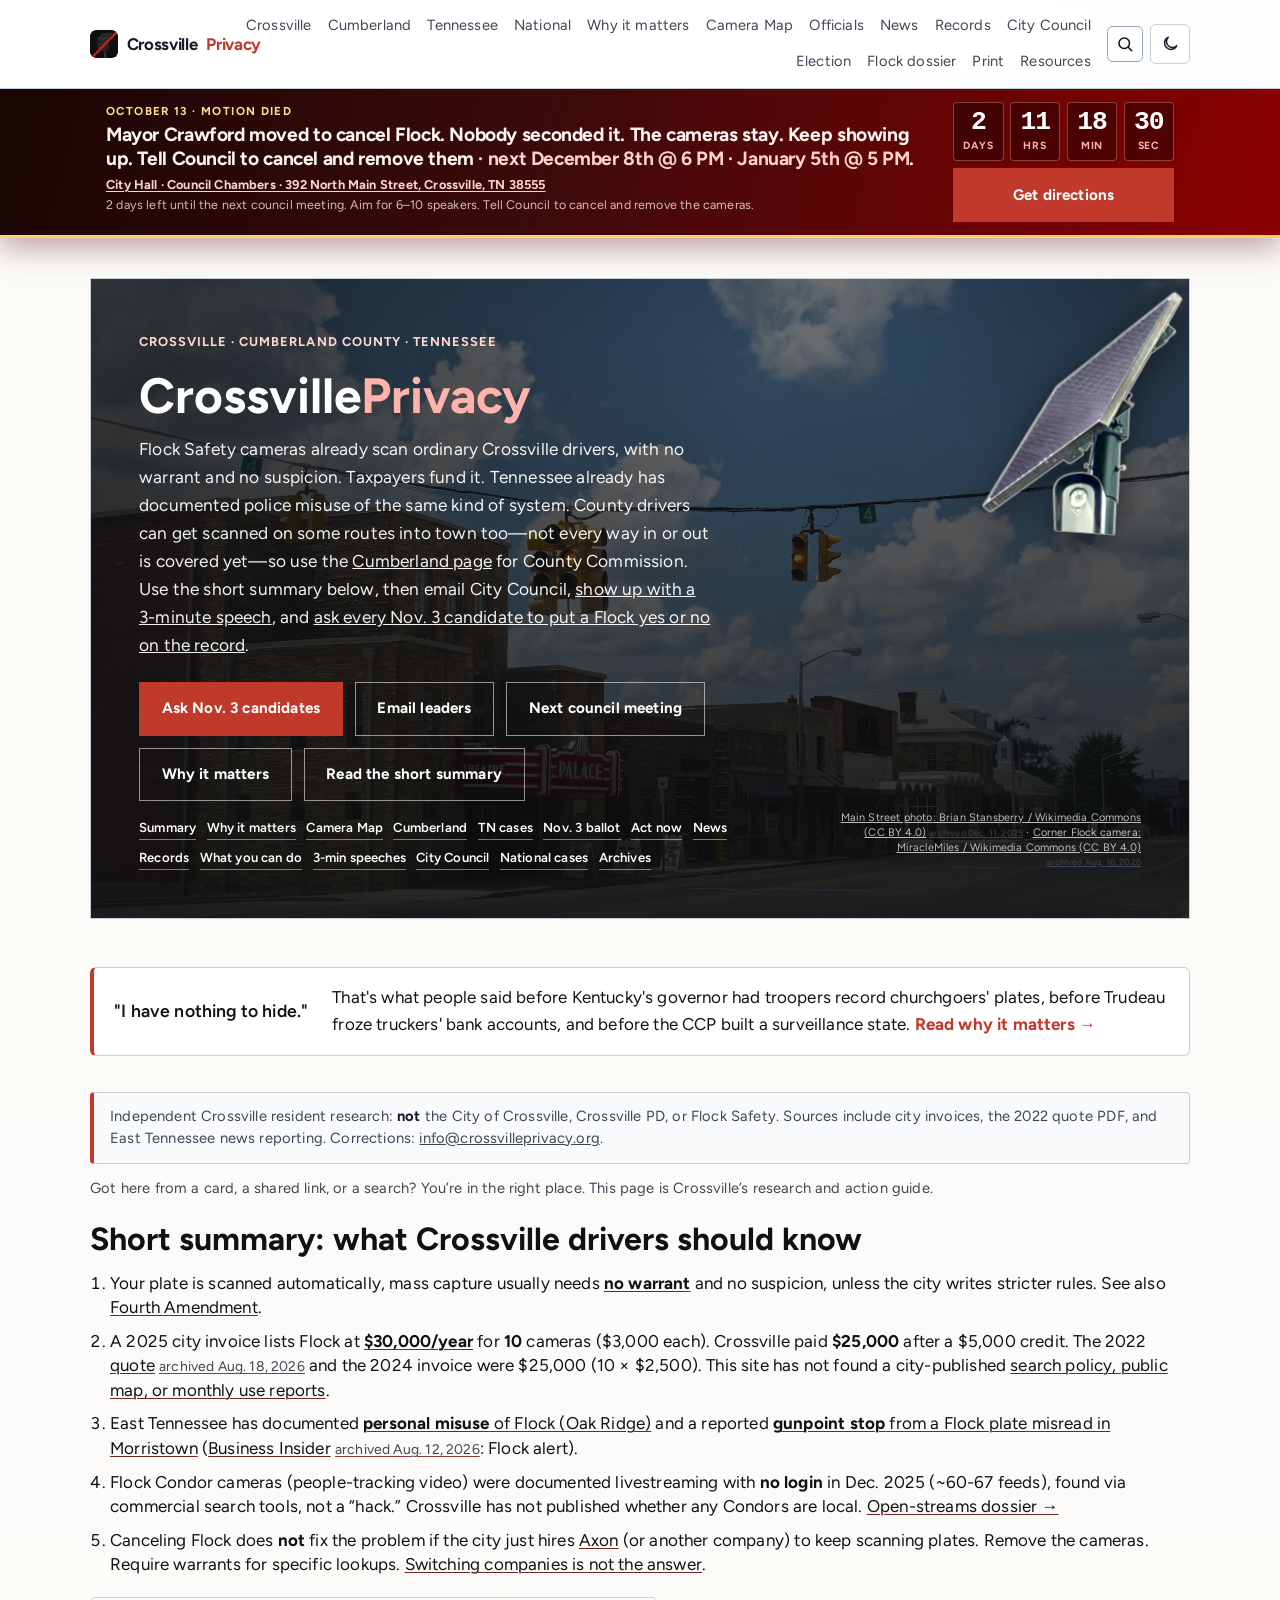
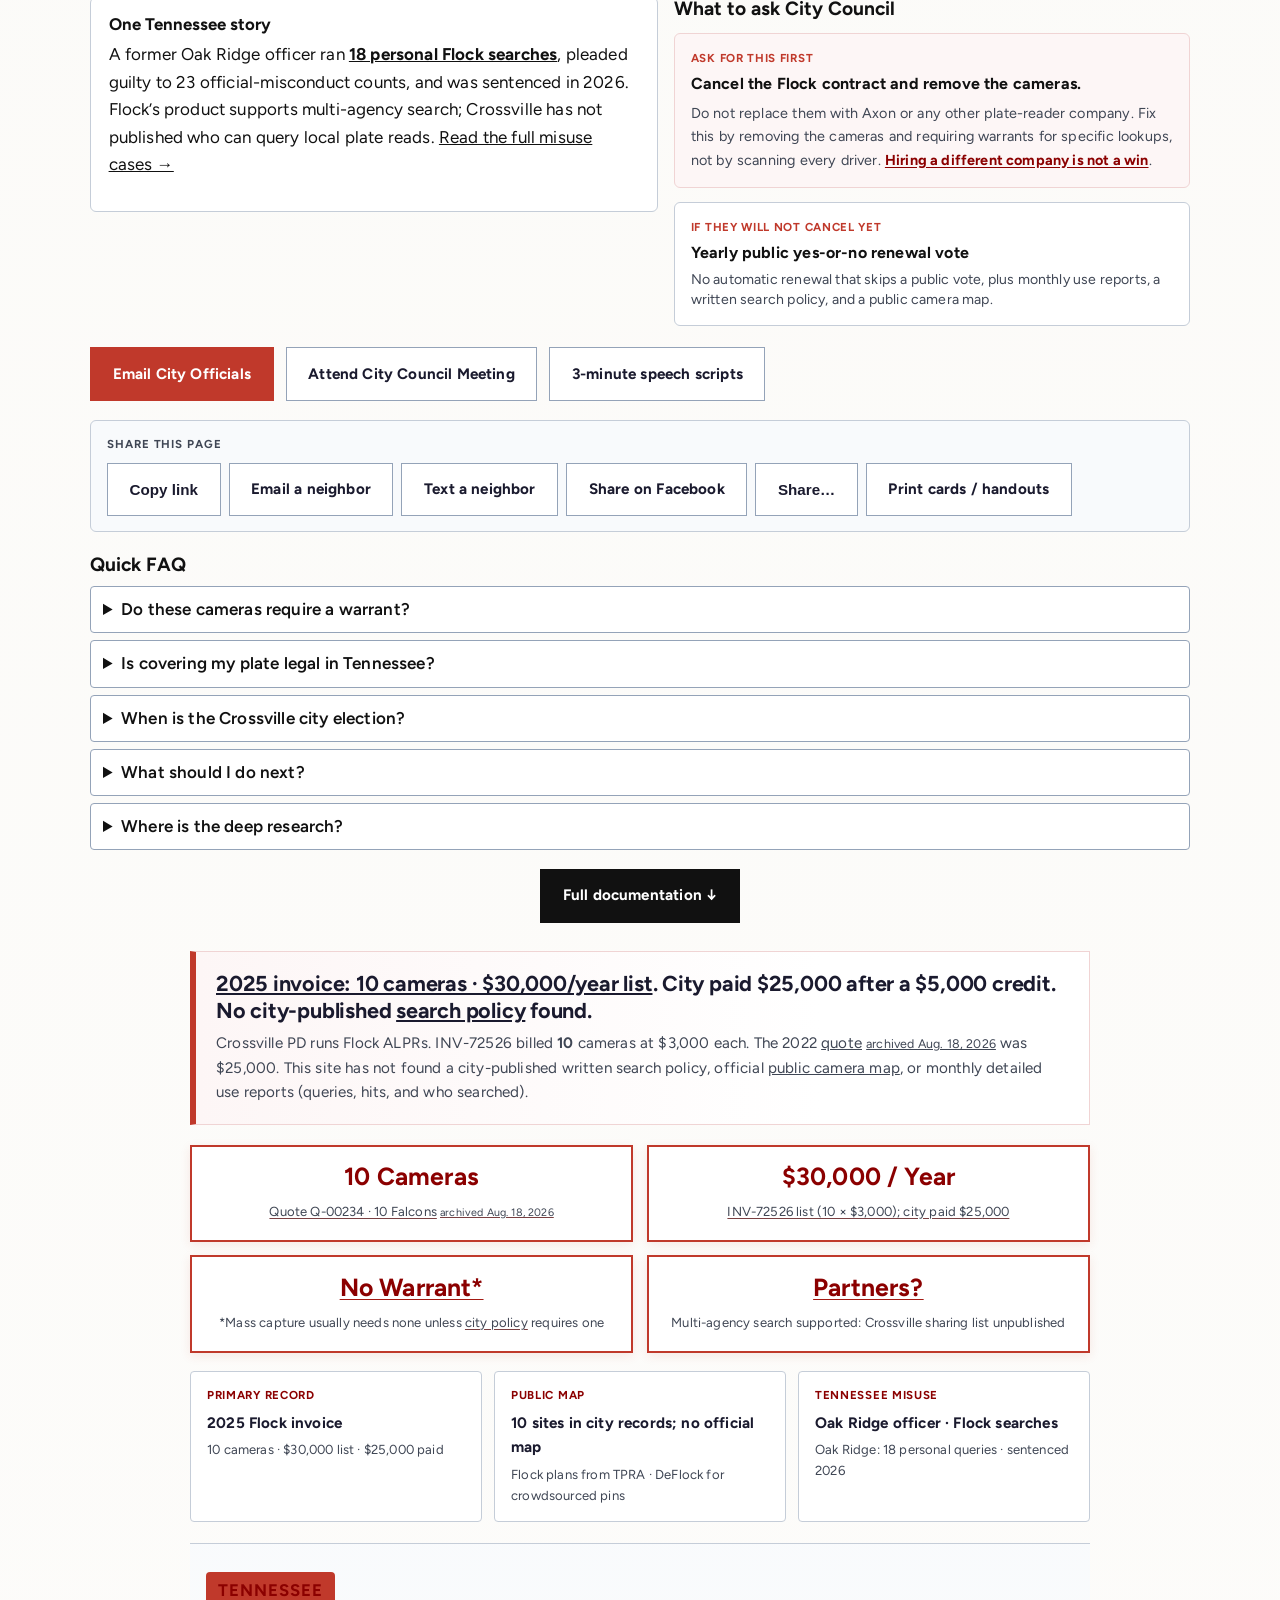
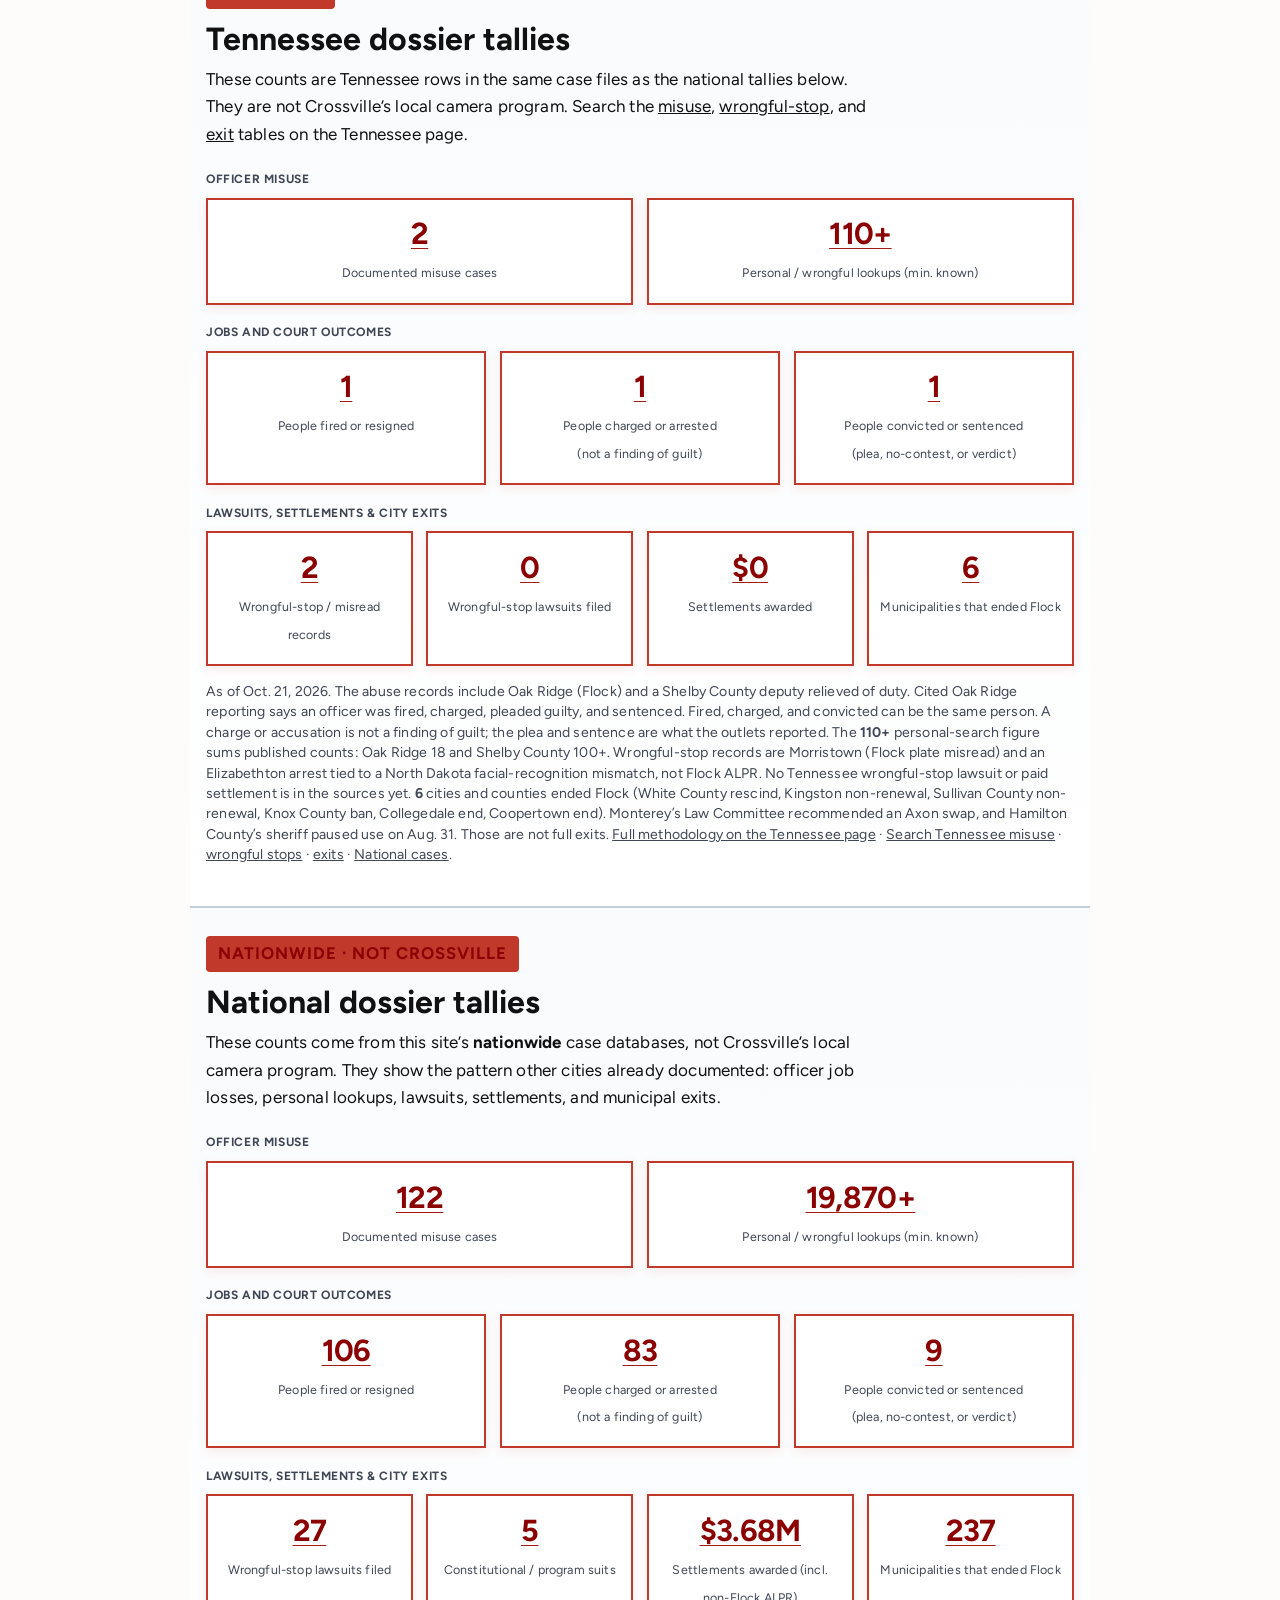
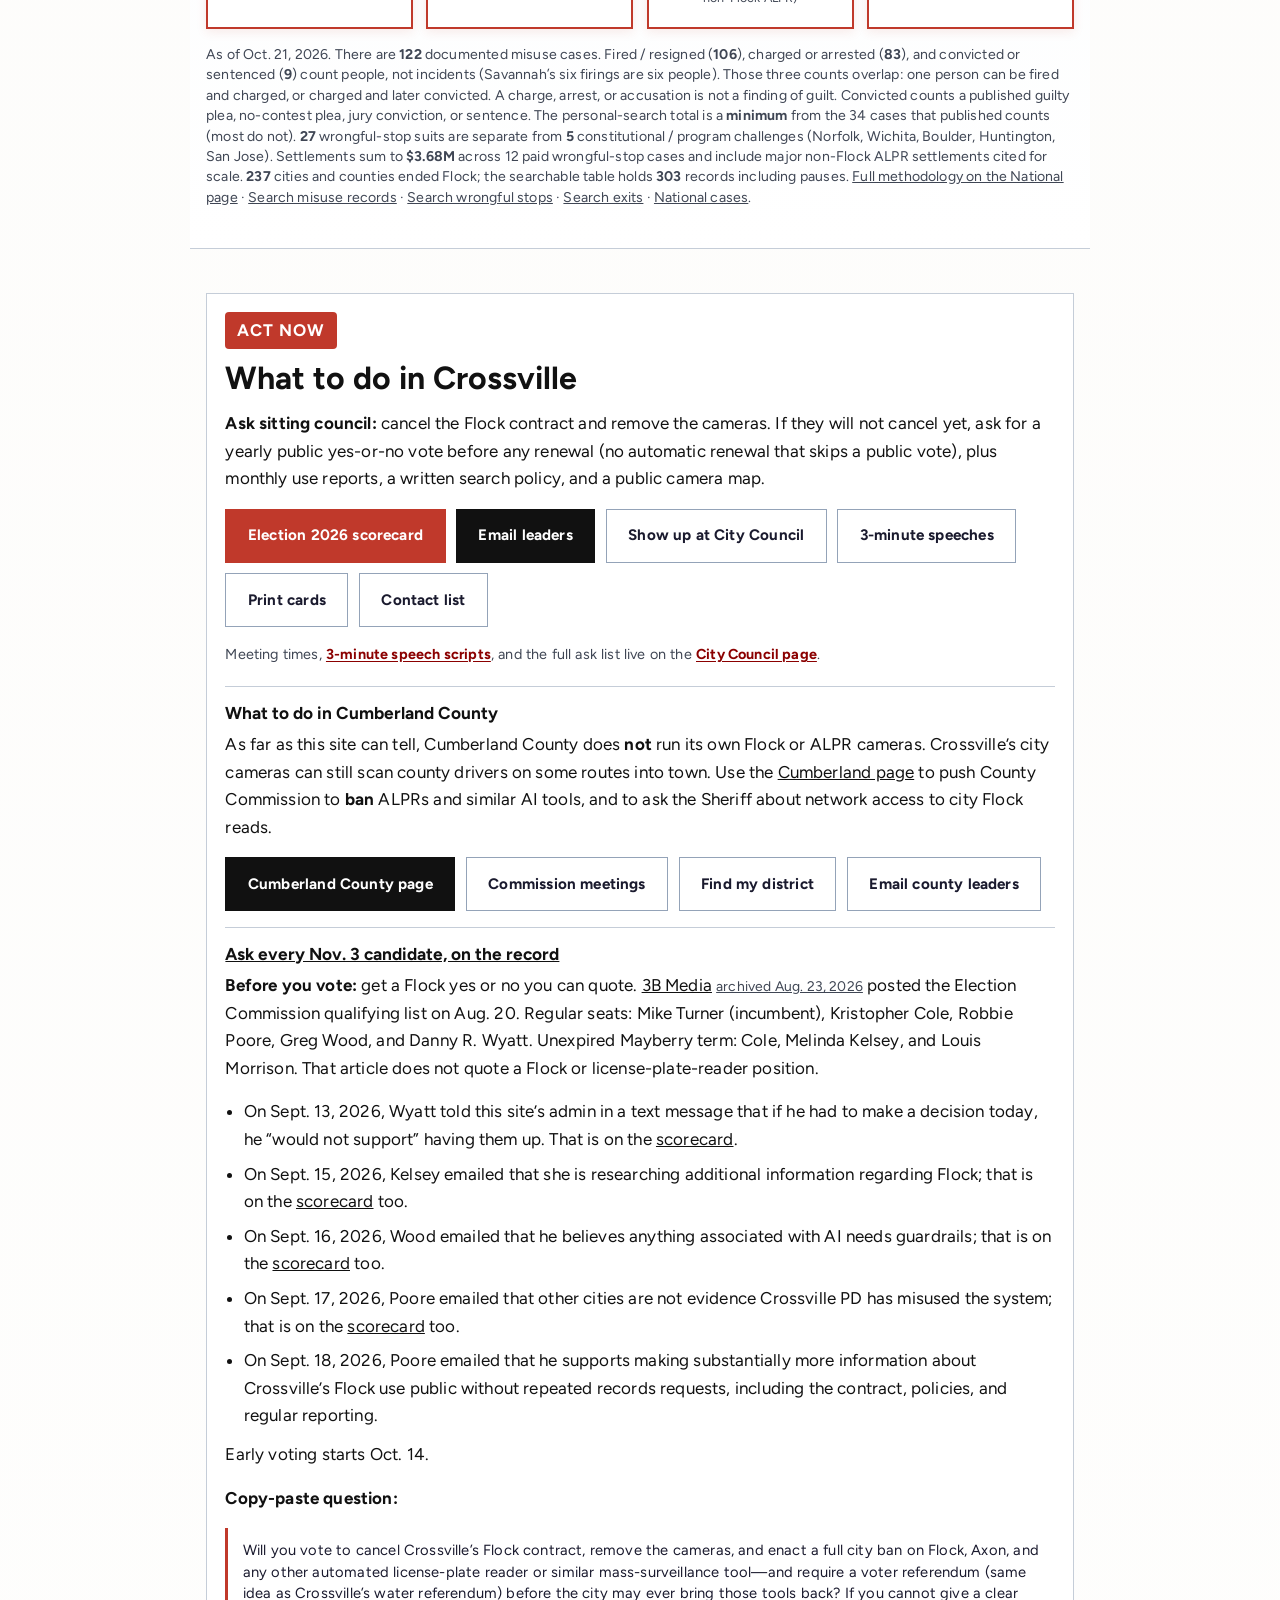
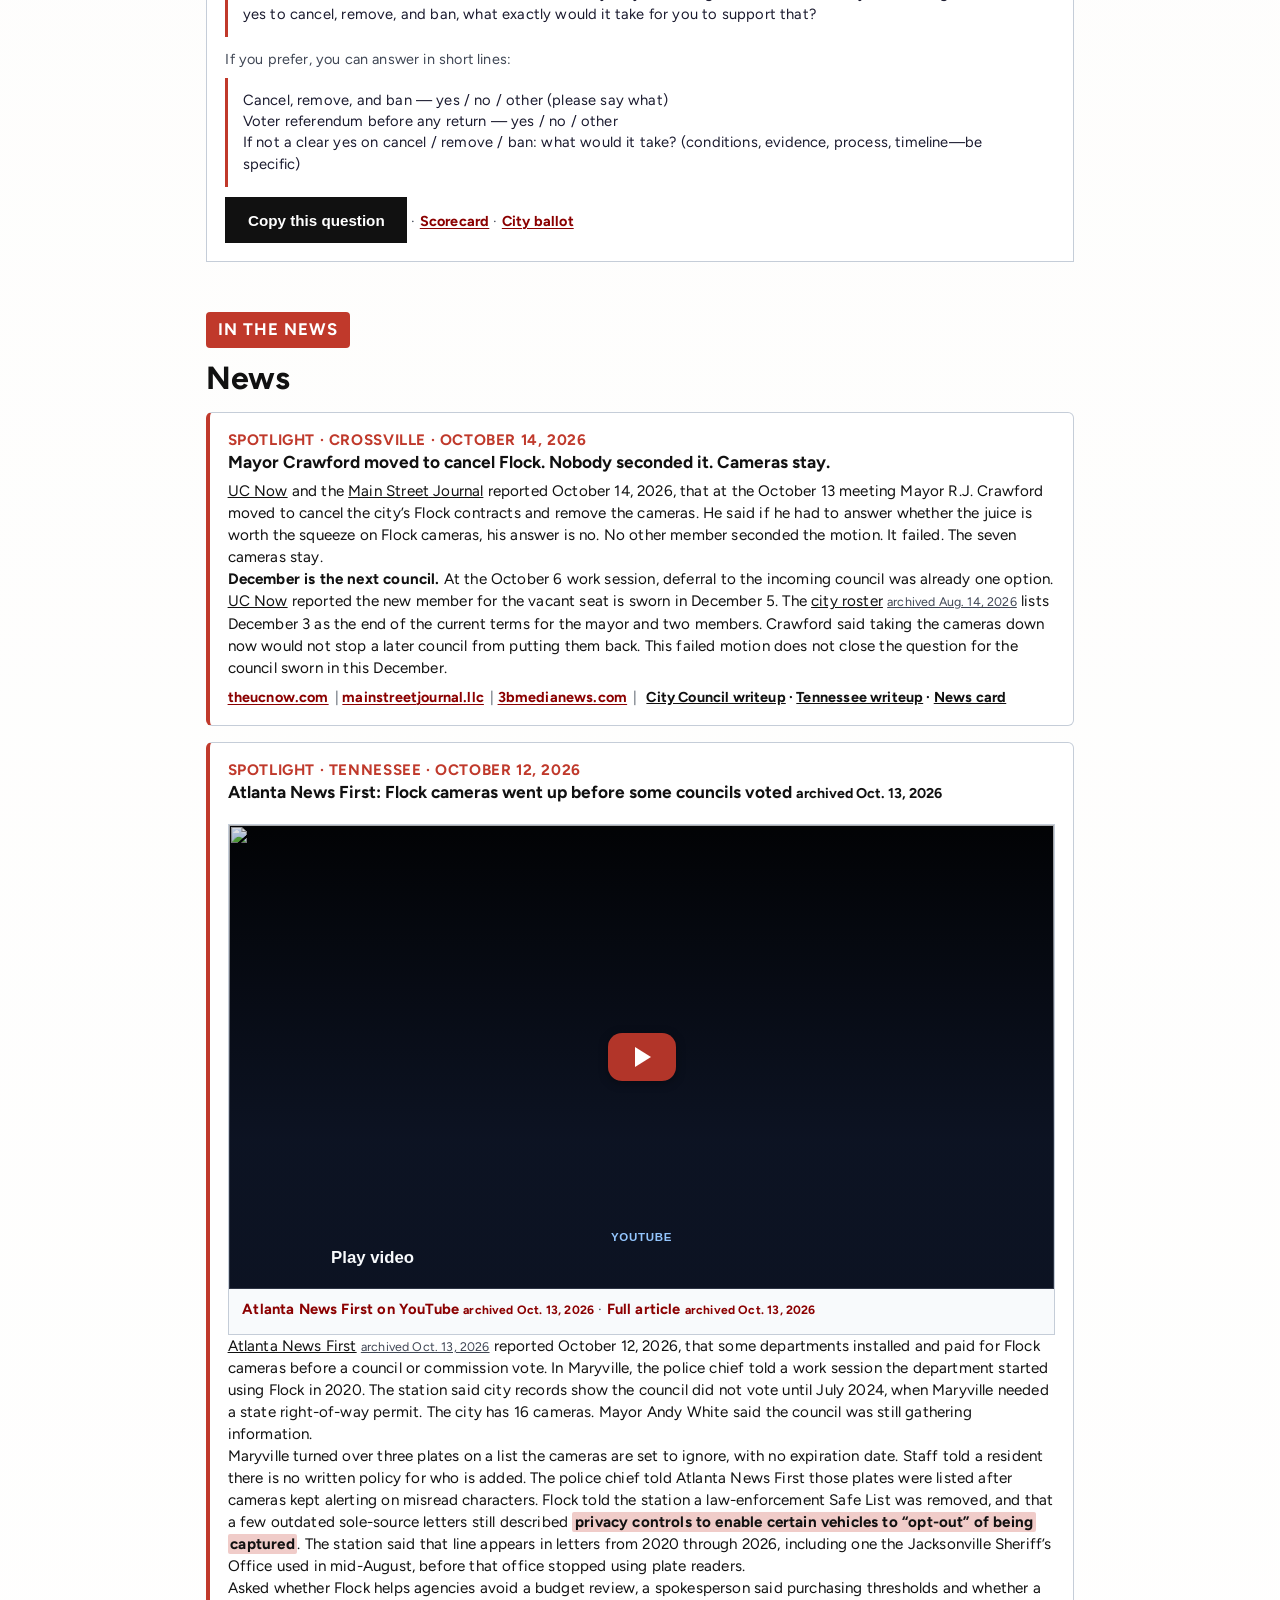
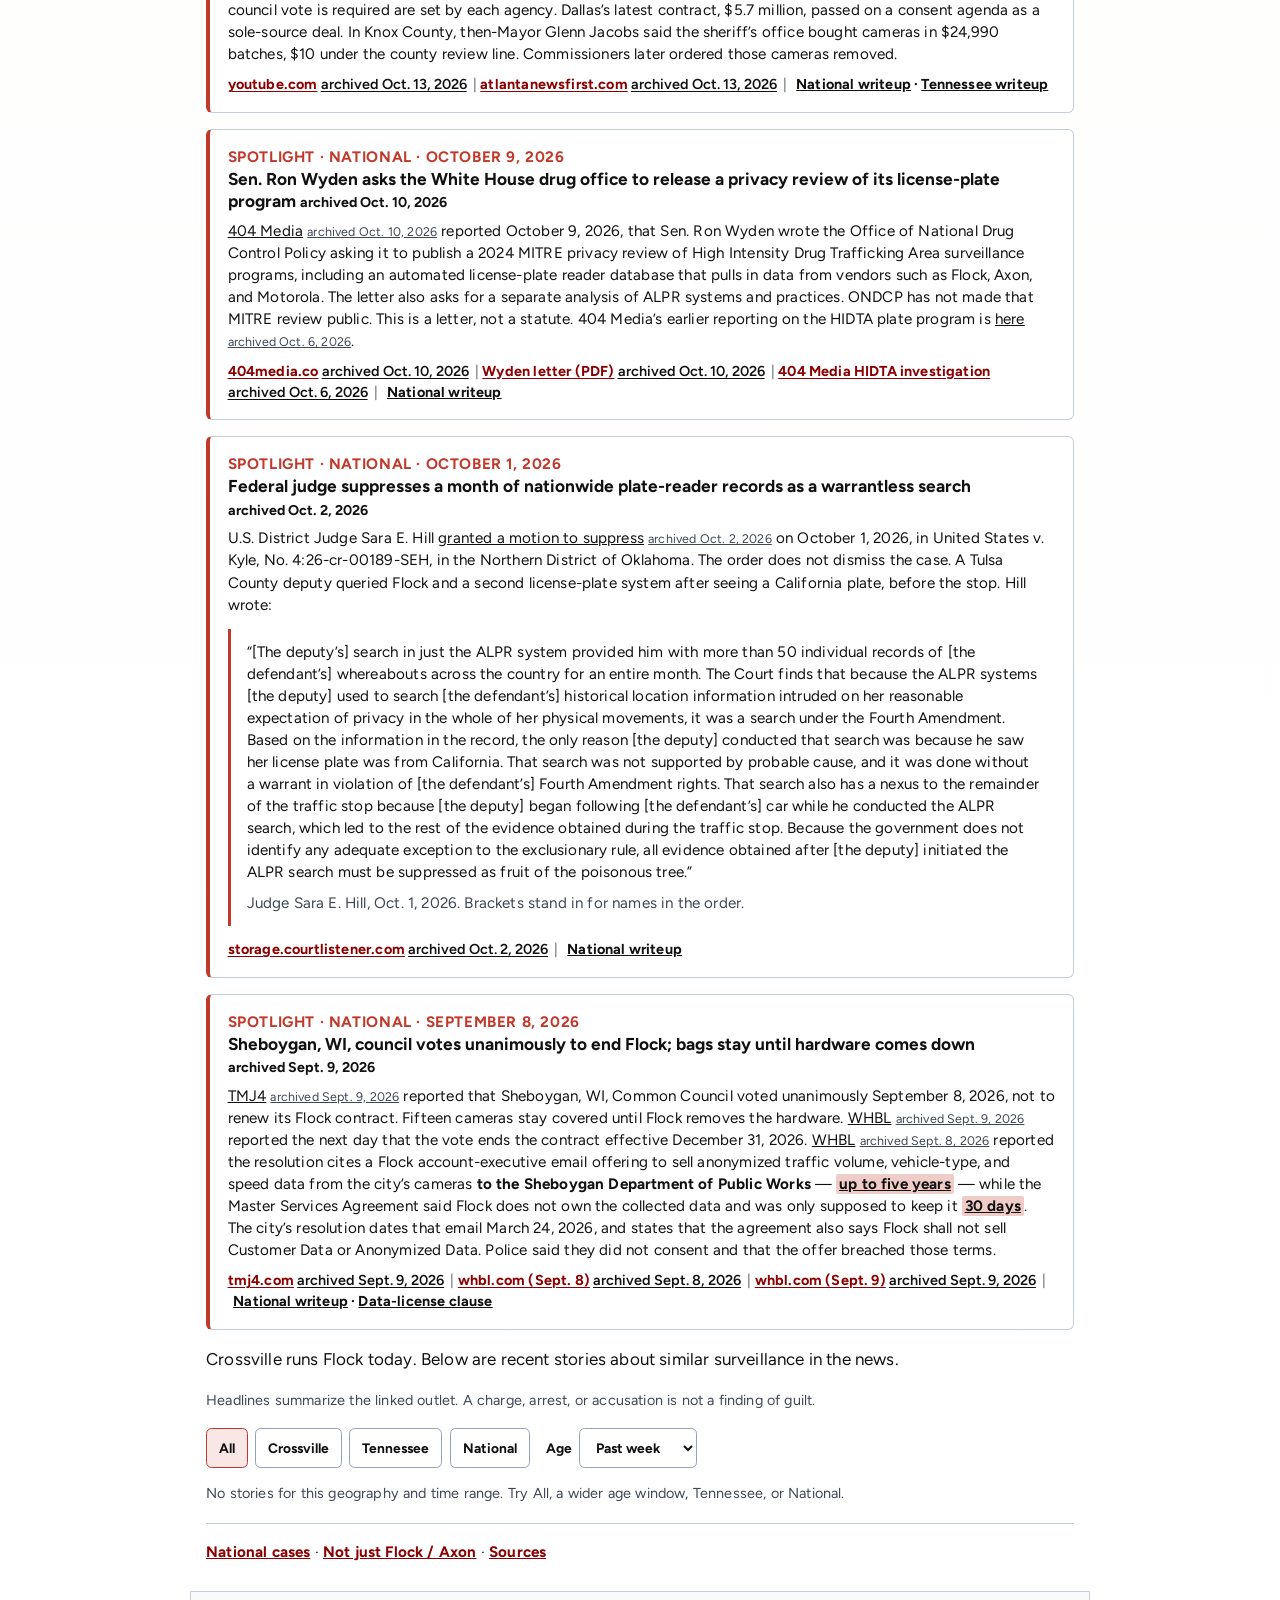
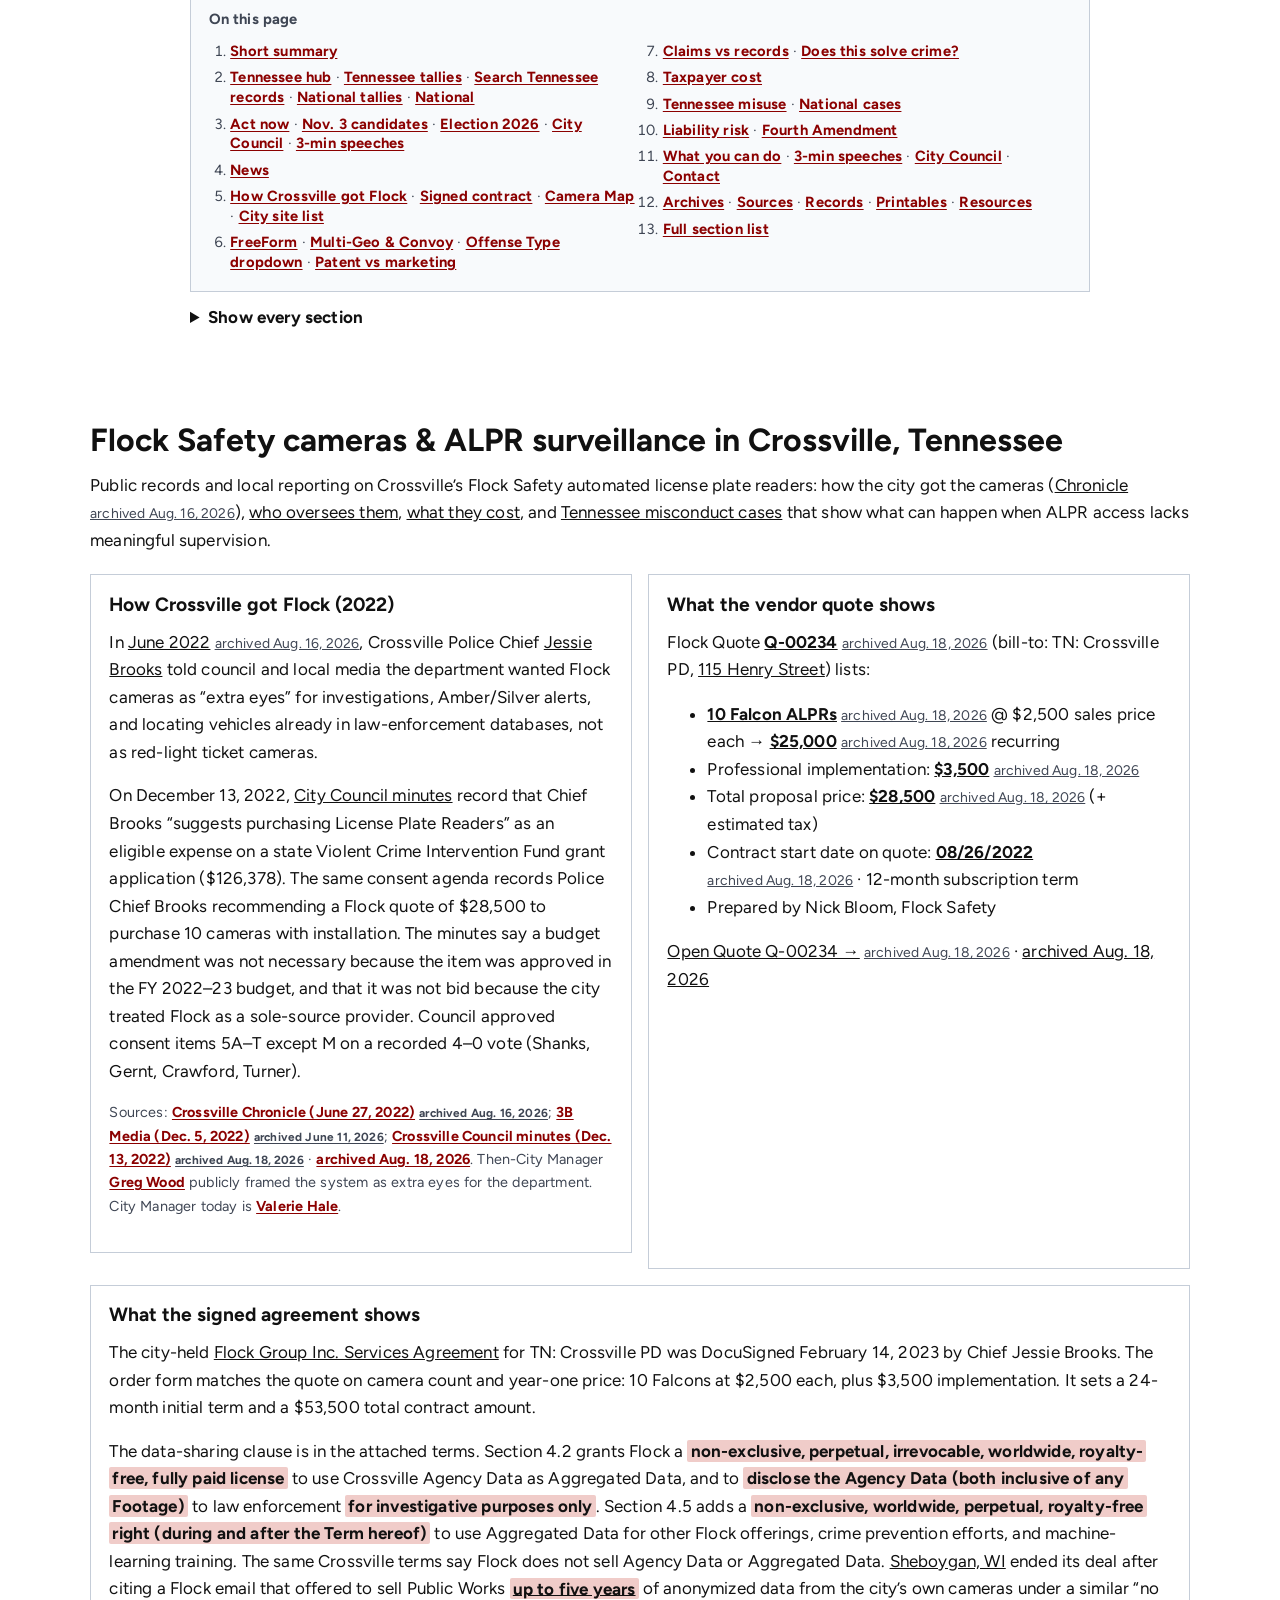
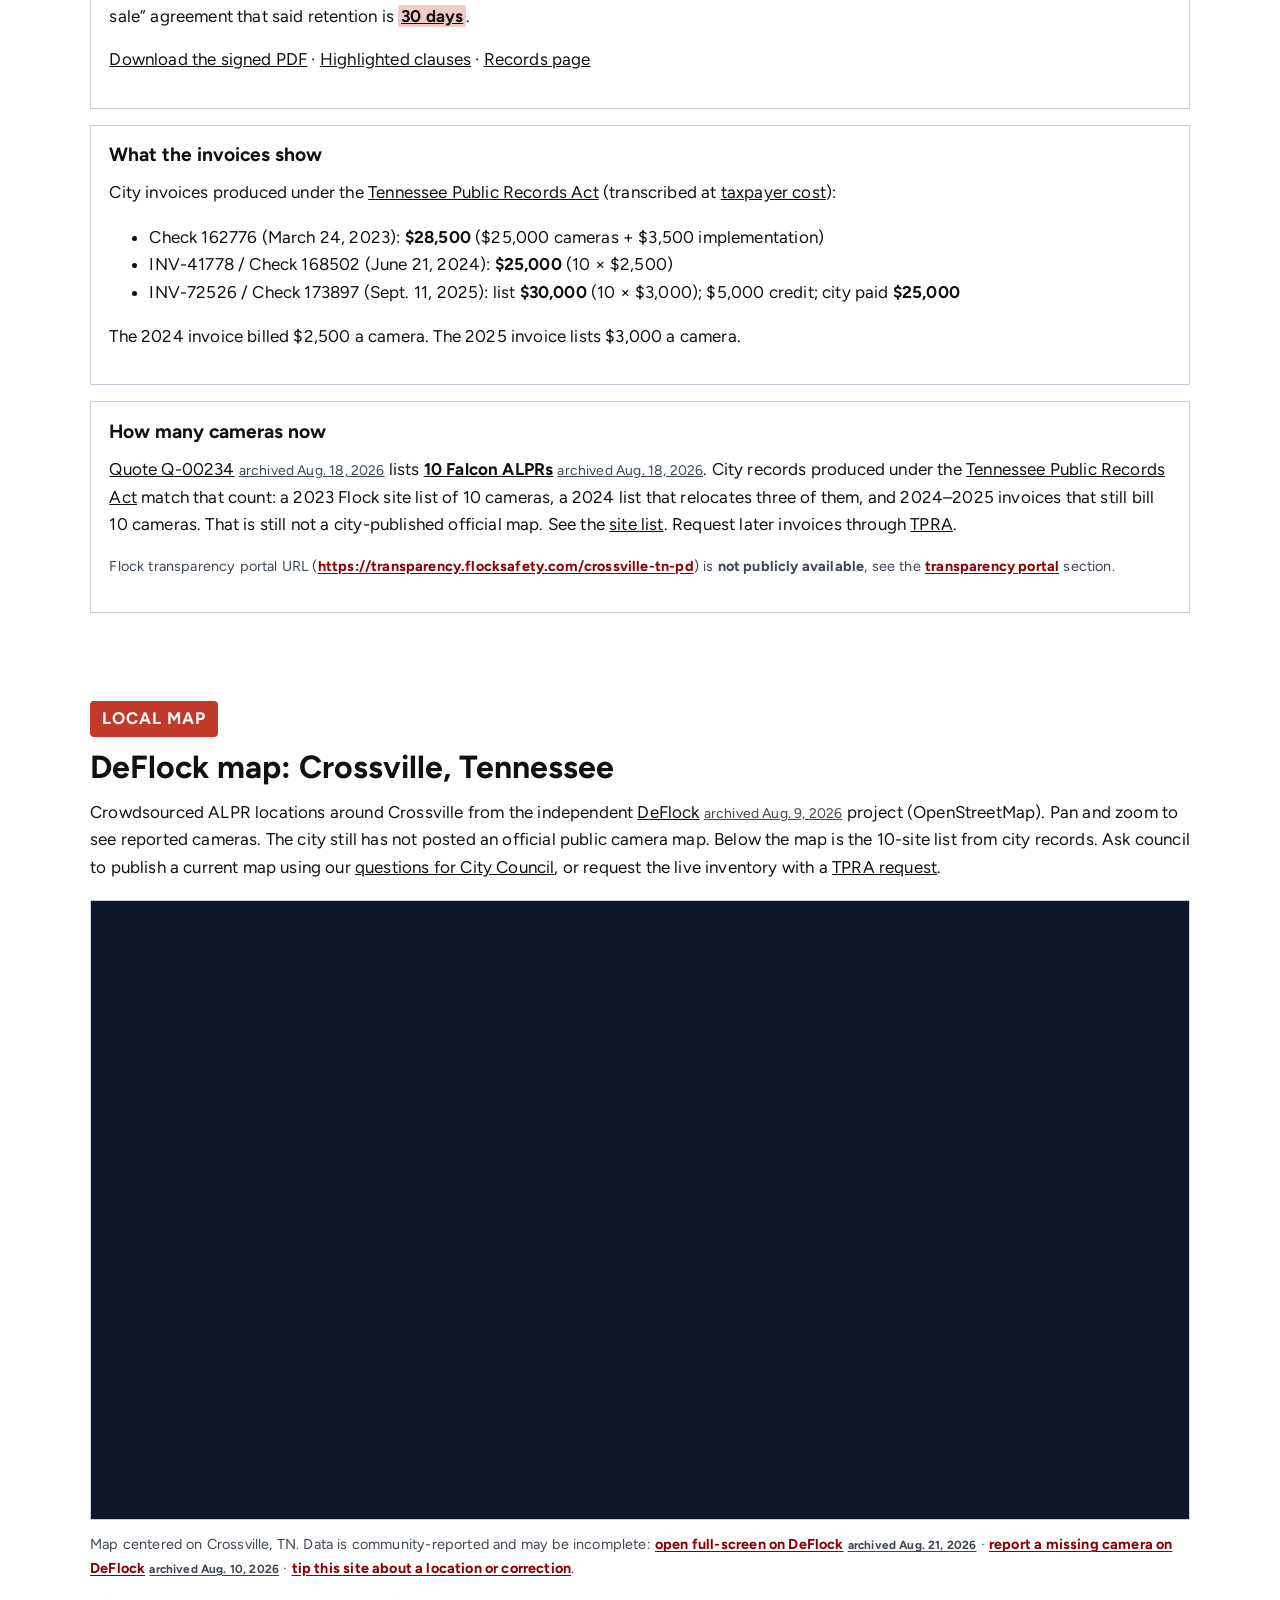
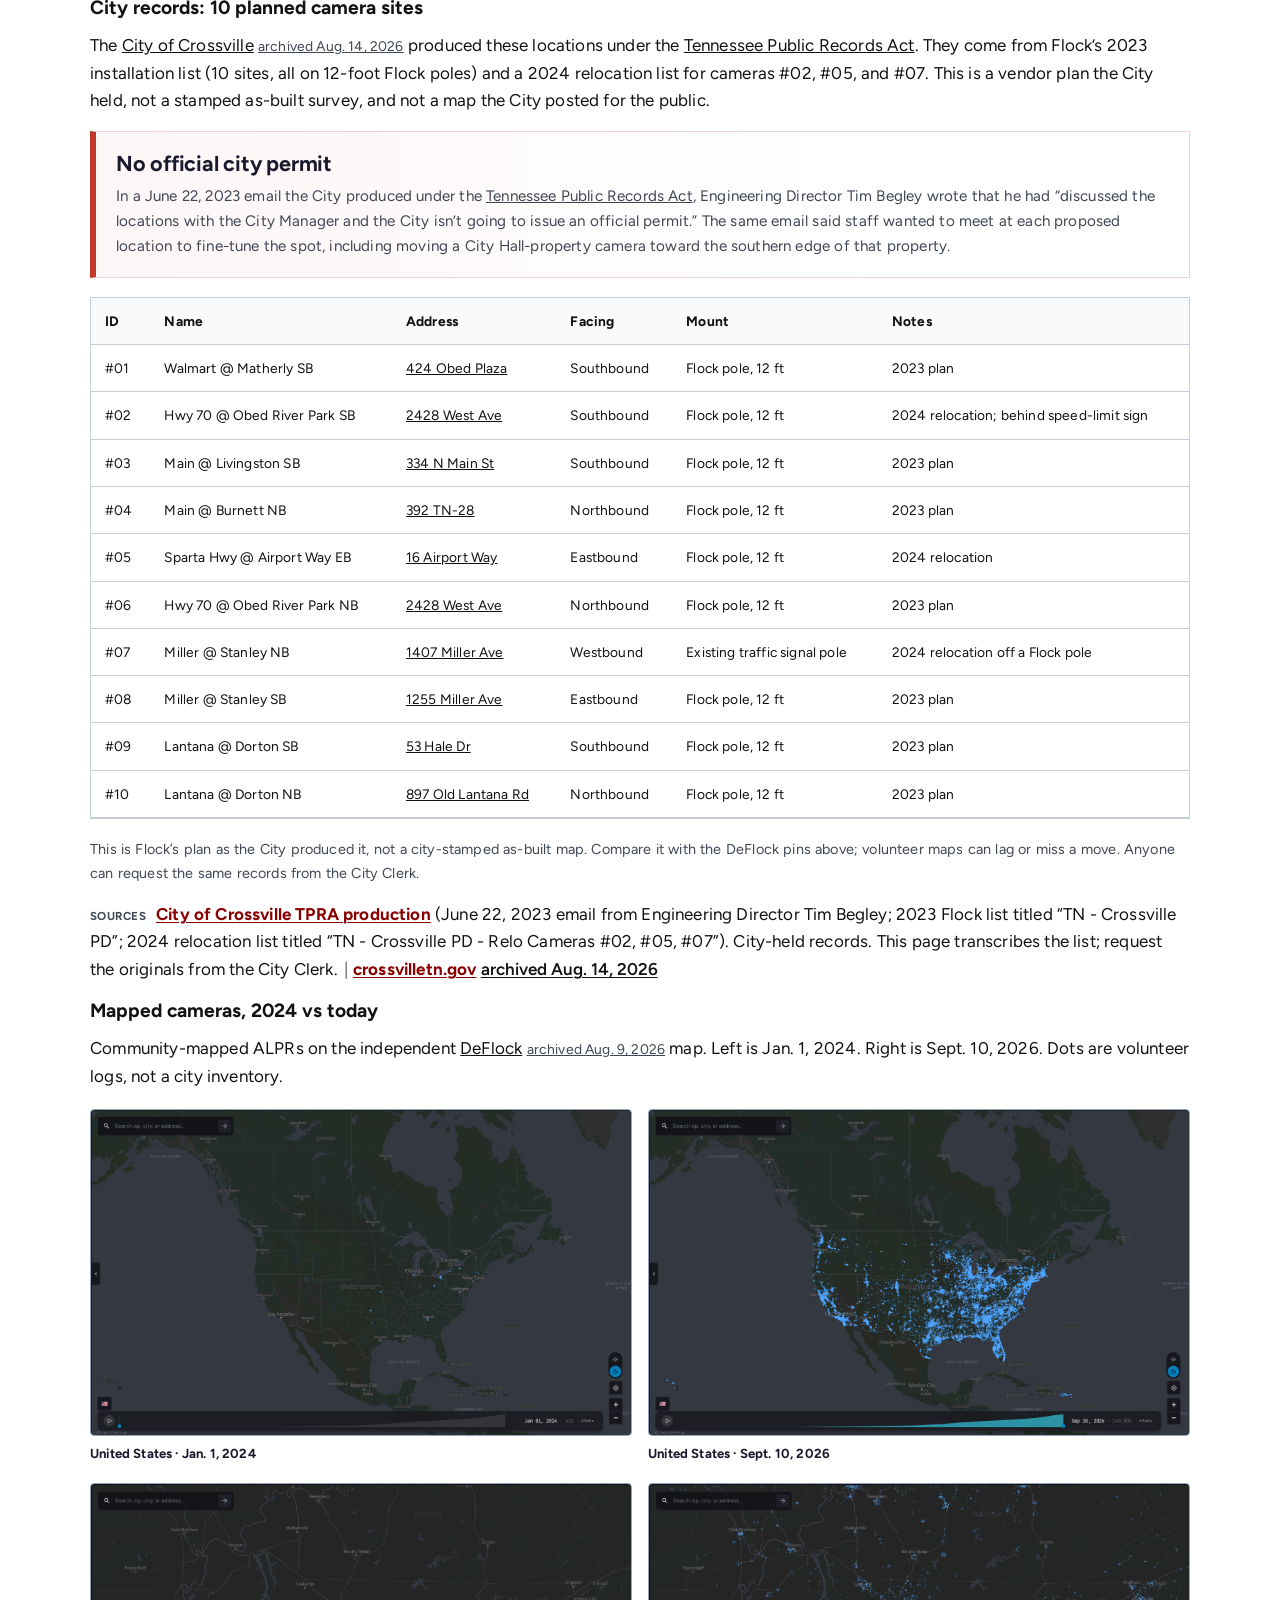
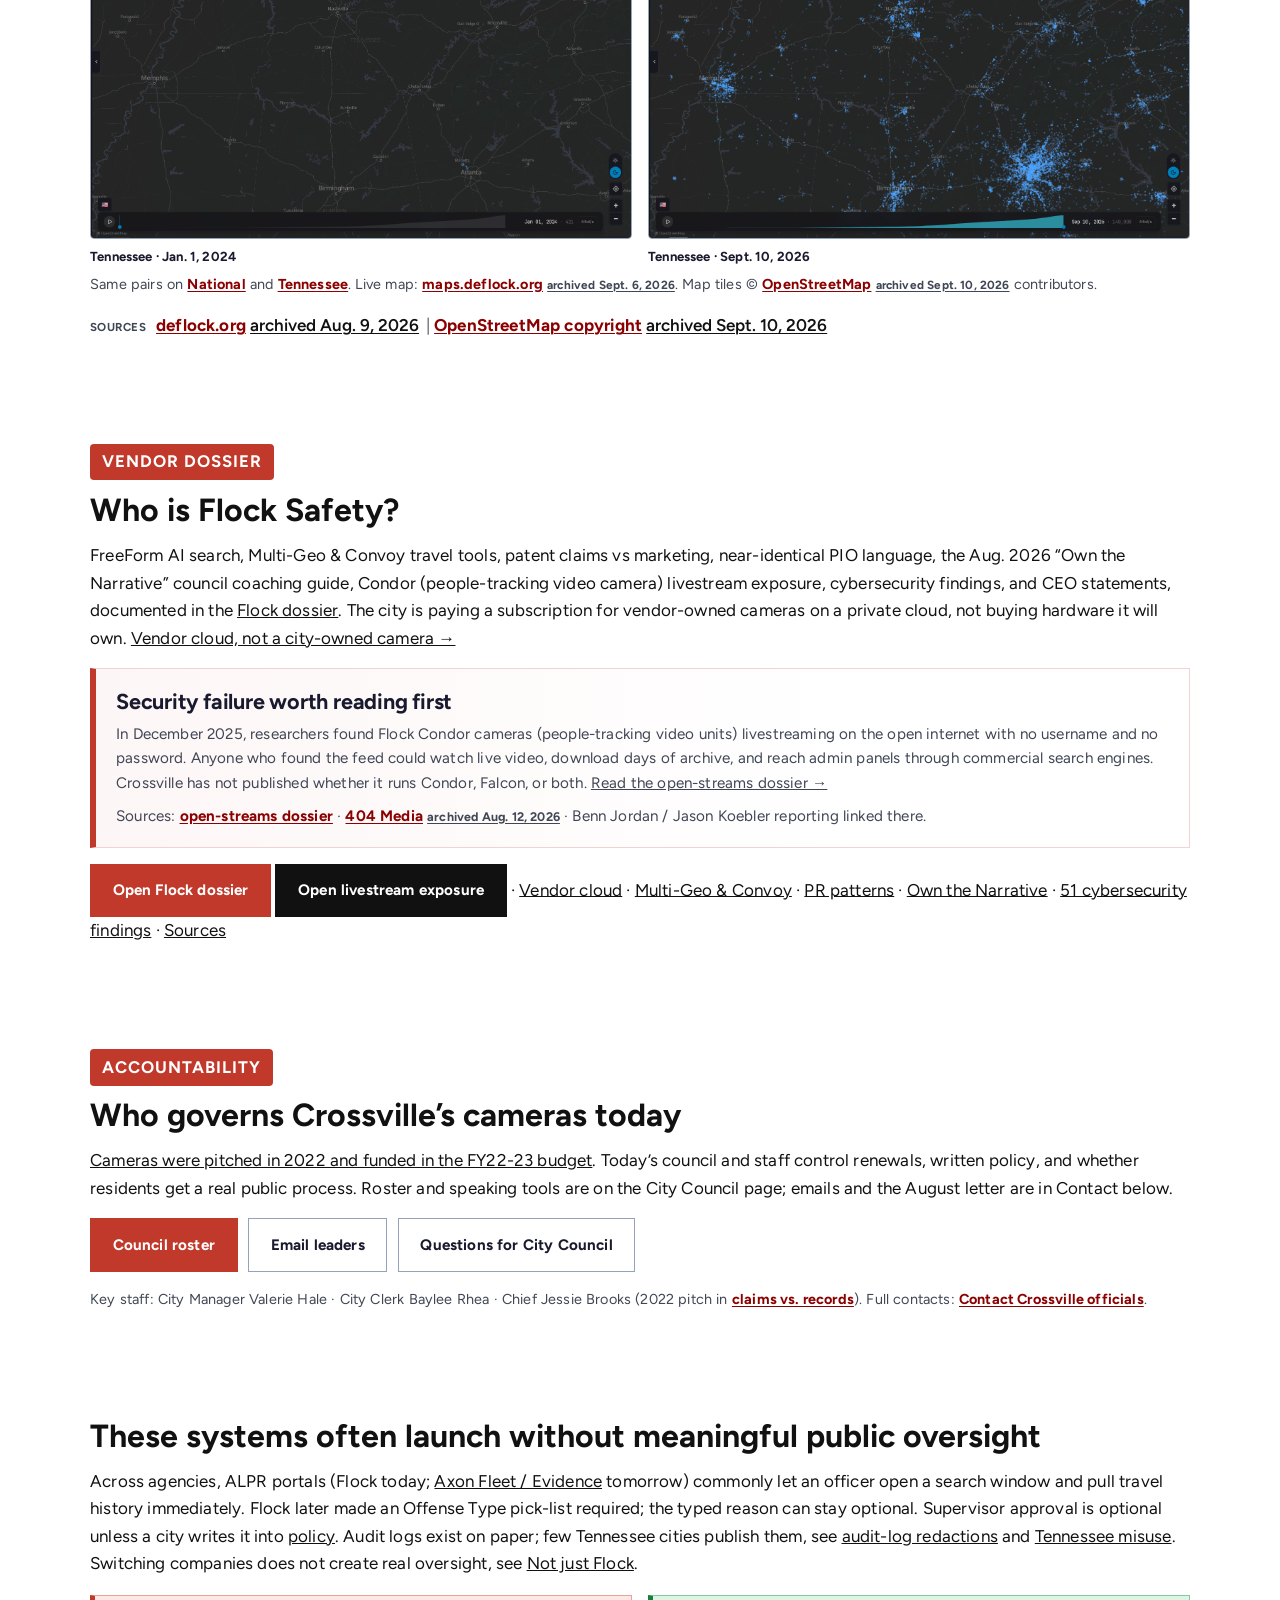
==== commit 5b938046: "Log mid-October Flock misuse charges and municipal exits. Deepen the Savannah ICE login beat, add si" ====
--- a/index.html
+++ b/index.html
@@ -451,7 +451,7 @@
         <span class="section-label">Tennessee</span>
         <h2 id="tn-glance">Tennessee dossier tallies</h2>
         <p>These counts are Tennessee rows in the same case files as the national tallies below. They are not Crossville’s local camera program. Search the <a href="tennessee.html#misuse-lookup">misuse</a>, <a href="tennessee.html#wrongful-lookup">wrongful-stop</a>, and <a href="tennessee.html#cancel-lookup">exit</a> tables on the Tennessee page.</p>
-        <div class="dossier-tally-stack" data-tally-src="docs/dossier-tallies.json" aria-label="Tennessee dossier tallies as of October 17, 2026">
+        <div class="dossier-tally-stack" data-tally-src="docs/dossier-tallies.json" aria-label="Tennessee dossier tallies as of October 21, 2026">
           <div>
             <span class="dossier-tally-row-label">Officer misuse</span>
             <div class="stats dossier-tally row-misuse" role="group" aria-label="Tennessee officer misuse tallies">
@@ -504,7 +504,7 @@
             </div>
           </div>
         </div>
-        <p class="dossier-tally-note">As of <time datetime="2026-10-17" data-tally-datetime="as_of_short">Oct. 17, 2026</time>. The abuse records include Oak Ridge (Flock) and a Shelby County deputy relieved of duty. Cited Oak Ridge reporting says an officer was fired, charged, pleaded guilty, and sentenced. Fired, charged, and convicted can be the same person. A charge or accusation is not a finding of guilt; the plea and sentence are what the outlets reported. The <strong><span data-tally="tn_lookup_floor_display">110+</span></strong> personal-search figure sums published counts: Oak Ridge 18 and Shelby County 100+. Wrongful-stop records are Morristown (Flock plate misread) and an Elizabethton arrest tied to a North Dakota facial-recognition mismatch, not Flock ALPR. No Tennessee wrongful-stop lawsuit or paid settlement is in the sources yet. <strong><span data-tally="tn_clear_exits">6</span></strong> cities and counties ended Flock (White County rescind, Kingston non-renewal, Sullivan County non-renewal, Knox County ban, Collegedale end, Coopertown end). Monterey’s Law Committee recommended an Axon swap, and Hamilton County’s sheriff paused use on Aug. 31. Those are not full exits.
+        <p class="dossier-tally-note">As of <time datetime="2026-10-21" data-tally-datetime="as_of_short">Oct. 21, 2026</time>. The abuse records include Oak Ridge (Flock) and a Shelby County deputy relieved of duty. Cited Oak Ridge reporting says an officer was fired, charged, pleaded guilty, and sentenced. Fired, charged, and convicted can be the same person. A charge or accusation is not a finding of guilt; the plea and sentence are what the outlets reported. The <strong><span data-tally="tn_lookup_floor_display">110+</span></strong> personal-search figure sums published counts: Oak Ridge 18 and Shelby County 100+. Wrongful-stop records are Morristown (Flock plate misread) and an Elizabethton arrest tied to a North Dakota facial-recognition mismatch, not Flock ALPR. No Tennessee wrongful-stop lawsuit or paid settlement is in the sources yet. <strong><span data-tally="tn_clear_exits">6</span></strong> cities and counties ended Flock (White County rescind, Kingston non-renewal, Sullivan County non-renewal, Knox County ban, Collegedale end, Coopertown end). Monterey’s Law Committee recommended an Axon swap, and Hamilton County’s sheriff paused use on Aug. 31. Those are not full exits.
           <a href="tennessee.html#tn-tally">Full methodology on the Tennessee page</a>
           · <a href="tennessee.html#misuse-lookup">Search Tennessee misuse</a>
           · <a href="tennessee.html#wrongful-lookup">wrongful stops</a>
@@ -518,16 +518,16 @@
         <span class="section-label">Nationwide · not Crossville</span>
         <h2 id="national-tally">National dossier tallies</h2>
         <p>These counts come from this site’s <strong>nationwide</strong> case databases, not Crossville’s local camera program. They show the pattern other cities already documented: officer job losses, personal lookups, lawsuits, settlements, and municipal exits.</p>
-        <div class="dossier-tally-stack" data-tally-aria data-tally-src="docs/dossier-tallies.json" aria-label="National dossier tallies as of October 17, 2026">
+        <div class="dossier-tally-stack" data-tally-aria data-tally-src="docs/dossier-tallies.json" aria-label="National dossier tallies as of October 21, 2026">
           <div>
             <span class="dossier-tally-row-label">Officer misuse</span>
             <div class="stats dossier-tally row-misuse" role="group" aria-label="Officer misuse tallies">
               <div class="stat">
-                <span class="num"><a href="national.html#misuse-lookup"><span data-tally="misuse_count">116</span></a></span>
+                <span class="num"><a href="national.html#misuse-lookup"><span data-tally="misuse_count">122</span></a></span>
                 <span class="cap">Documented misuse cases</span>
               </div>
               <div class="stat">
-                <span class="num"><a href="national.html#misuse-lookup"><span data-tally="lookup_floor_display">19,590+</span></a></span>
+                <span class="num"><a href="national.html#misuse-lookup"><span data-tally="lookup_floor_display">19,870+</span></a></span>
                 <span class="cap">Personal / wrongful lookups (min. known)</span>
               </div>
             </div>
@@ -536,11 +536,11 @@
             <span class="dossier-tally-row-label">Jobs and court outcomes</span>
             <div class="stats dossier-tally row-fallout" role="group" aria-label="Fired, charged, and convicted tallies">
               <div class="stat">
-                <span class="num"><a href="national.html#misuse-lookup"><span data-tally="fired_count">102</span></a></span>
+                <span class="num"><a href="national.html#misuse-lookup"><span data-tally="fired_count">106</span></a></span>
                 <span class="cap">People fired or resigned</span>
               </div>
               <div class="stat">
-                <span class="num"><a href="national.html#misuse-lookup"><span data-tally="charged_count">78</span></a></span>
+                <span class="num"><a href="national.html#misuse-lookup"><span data-tally="charged_count">83</span></a></span>
                 <span class="cap">People charged or arrested<br />(not a finding of guilt)</span>
               </div>
               <div class="stat">
@@ -565,13 +565,13 @@
                 <span class="cap">Settlements awarded (incl. non-Flock ALPR)</span>
               </div>
               <div class="stat">
-                <span class="num"><a href="national.html#cancel-lookup"><span data-tally="clear_exits">227</span></a></span>
+                <span class="num"><a href="national.html#cancel-lookup"><span data-tally="clear_exits">237</span></a></span>
                 <span class="cap">Municipalities that ended Flock</span>
               </div>
             </div>
           </div>
         </div>
-        <p class="dossier-tally-note">As of <time datetime="2026-10-17" data-tally-datetime="as_of_short">Oct. 17, 2026</time>. There are <strong><span data-tally="misuse_count">116</span></strong> documented misuse cases. Fired / resigned (<strong><span data-tally="fired_count">102</span></strong>), charged or arrested (<strong><span data-tally="charged_count">78</span></strong>), and convicted or sentenced (<strong><span data-tally="convicted_count">9</span></strong>) count people, not incidents (Savannah’s six firings are six people). Those three counts overlap: one person can be fired and charged, or charged and later convicted. A charge, arrest, or accusation is not a finding of guilt. Convicted counts a published guilty plea, no-contest plea, jury conviction, or sentence. The personal-search total is a <strong>minimum</strong> from the <span data-tally="lookup_rows">31</span> cases that published counts (most do not). <strong><span data-tally="lawsuit_count">27</span></strong> wrongful-stop suits are separate from <strong><span data-tally="constitutional_count">5</span></strong> constitutional / program challenges (Norfolk, Wichita, Boulder, Huntington, San Jose). Settlements sum to <strong><span data-tally="settlement_display">$3.68M</span></strong> across 12 paid wrongful-stop cases and include major non-Flock ALPR settlements cited for scale. <strong><span data-tally="clear_exits">227</span></strong> cities and counties ended Flock; the searchable table holds <strong><span data-tally="cancel_count">293</span></strong> records including pauses.
+        <p class="dossier-tally-note">As of <time datetime="2026-10-21" data-tally-datetime="as_of_short">Oct. 21, 2026</time>. There are <strong><span data-tally="misuse_count">122</span></strong> documented misuse cases. Fired / resigned (<strong><span data-tally="fired_count">106</span></strong>), charged or arrested (<strong><span data-tally="charged_count">83</span></strong>), and convicted or sentenced (<strong><span data-tally="convicted_count">9</span></strong>) count people, not incidents (Savannah’s six firings are six people). Those three counts overlap: one person can be fired and charged, or charged and later convicted. A charge, arrest, or accusation is not a finding of guilt. Convicted counts a published guilty plea, no-contest plea, jury conviction, or sentence. The personal-search total is a <strong>minimum</strong> from the <span data-tally="lookup_rows">34</span> cases that published counts (most do not). <strong><span data-tally="lawsuit_count">27</span></strong> wrongful-stop suits are separate from <strong><span data-tally="constitutional_count">5</span></strong> constitutional / program challenges (Norfolk, Wichita, Boulder, Huntington, San Jose). Settlements sum to <strong><span data-tally="settlement_display">$3.68M</span></strong> across 12 paid wrongful-stop cases and include major non-Flock ALPR settlements cited for scale. <strong><span data-tally="clear_exits">237</span></strong> cities and counties ended Flock; the searchable table holds <strong><span data-tally="cancel_count">303</span></strong> records including pauses.
           <a href="national.html#dossier-tally">Full methodology on the National page</a>
           · <a href="national.html#misuse-lookup">Search misuse records</a>
           · <a href="national.html#wrongful-lookup">Search wrongful stops</a>
@@ -748,6 +748,82 @@
         <ul class="recent-news-list">
 
 
+
+          <li data-geo="national" id="lafayette-co-cancel-card">
+            <time datetime="2026-10-20">October 20, 2026</time>
+            <div>
+              <a href="https://kdvr.com/news/local/lafayette-city-council-unanimously-votes-to-remove-flock-cameras/" target="_blank" rel="noopener">Lafayette, Colorado, votes unanimously to end Flock and cover about 30 cameras</a>
+              <span class="note">Immediate end of use. Cameras covered until removal. CAN-2026-298.</span>
+              <p class="news-card-cites"><span class="news-cite-group"><span class="news-cite-label">Sources</span><span class="source-cite-item"><a href="https://kdvr.com/news/local/lafayette-city-council-unanimously-votes-to-remove-flock-cameras/" target="_blank" rel="noopener" class="news-cite-outlet">kdvr.com</a></span></span><span class="news-cite-group news-cite-writeups"><span class="news-cite-label">Writeup</span><a href="national.html#lafayette-co-cancel" class="news-cite-writeup">National writeup</a></span></p>
+            </div>
+          </li>
+          <li data-geo="national" id="st-johns-fl-cancel-card">
+            <time datetime="2026-10-20">October 20, 2026</time>
+            <div>
+              <a href="https://www.news4jax.com/news/politics/2026/10/20/in-split-vote-st-johns-county-commissioners-revoke-permits-for-all-license-plate-readers-on-county-roads/" target="_blank" rel="noopener">St. Johns County, Florida, votes 3–2 to revoke ALPR permits on county roads</a>
+              <span class="note">Includes sheriff Flock cameras. Removal timetable not set. CAN-2026-300.</span>
+              <p class="news-card-cites"><span class="news-cite-group"><span class="news-cite-label">Sources</span><span class="source-cite-item"><a href="https://www.news4jax.com/news/politics/2026/10/20/in-split-vote-st-johns-county-commissioners-revoke-permits-for-all-license-plate-readers-on-county-roads/" target="_blank" rel="noopener" class="news-cite-outlet">news4jax.com</a></span></span><span class="news-cite-group news-cite-writeups"><span class="news-cite-label">Writeup</span><a href="national.html#st-johns-fl-cancel" class="news-cite-writeup">National writeup</a></span></p>
+            </div>
+          </li>
+          <li data-geo="national" id="macon-county-nc-misuse-card">
+            <time datetime="2026-10-20">October 20, 2026</time>
+            <div>
+              <a href="https://www.foxcarolina.com/2026/10/20/sheriff-macon-co-sheriffs-office-employee-terminated-flock-camera-misuse/" target="_blank" rel="noopener">Macon County, North Carolina: deputy fired over alleged Flock misuse</a>
+              <span class="note">Complaint founded after outside-agency tip. No charges reported. FLK-2026-143.</span>
+              <p class="news-card-cites"><span class="news-cite-group"><span class="news-cite-label">Sources</span><span class="source-cite-item"><a href="https://www.foxcarolina.com/2026/10/20/sheriff-macon-co-sheriffs-office-employee-terminated-flock-camera-misuse/" target="_blank" rel="noopener" class="news-cite-outlet">foxcarolina.com</a></span></span><span class="news-cite-group news-cite-writeups"><span class="news-cite-label">Writeup</span><a href="national.html#macon-county-nc-misuse" class="news-cite-writeup">National writeup</a></span></p>
+            </div>
+          </li>
+          <li data-geo="national" id="sherman-tx-cancel-card">
+            <div class="news-when">
+            <time datetime="2026-10-19">October 19, 2026</time>
+            <span class="news-update">Update</span>
+            </div>
+            <div>
+              <a href="https://sherman.city/article/council-votes-7-0-to-take-down-the-city-s-11-flock-license-plate-cameras-and-let-the-contract-lapse" target="_blank" rel="noopener">Sherman, Texas, votes 7–0 to let Flock lapse and take down 11 cameras</a>
+              <span class="note">Resolution 7682. Follows the Oct. 13 comptroller grant ban coverage. CAN-2026-294.</span>
+              <p class="news-card-cites"><span class="news-cite-group"><span class="news-cite-label">Sources</span><span class="source-cite-item"><a href="https://sherman.city/article/council-votes-7-0-to-take-down-the-city-s-11-flock-license-plate-cameras-and-let-the-contract-lapse" target="_blank" rel="noopener" class="news-cite-outlet">sherman.city</a></span><span class="source-cite-item"><a href="https://www.kxii.com/2026/10/19/sherman-city-council-votes-get-rid-flock-cameras/" target="_blank" rel="noopener" class="news-cite-outlet">kxii.com</a></span></span><span class="news-cite-group news-cite-writeups"><span class="news-cite-label">Writeup</span><a href="national.html#sherman-tx-cancel" class="news-cite-writeup">National writeup</a></span></p>
+            </div>
+          </li>
+          <li data-geo="national" id="excelsior-springs-cancel-card">
+            <time datetime="2026-10-19">October 19, 2026</time>
+            <div>
+              <a href="https://www.kshb.com/news/local-news/excelsior-springs-city-council-votes-unanimously-to-end-the-citys-contract-with-flock-safety" target="_blank" rel="noopener">Excelsior Springs, Missouri, votes unanimously to end Flock</a>
+              <span class="note">About 15 cameras. City manager to end the agreement within 30 days. CAN-2026-295.</span>
+              <p class="news-card-cites"><span class="news-cite-group"><span class="news-cite-label">Sources</span><span class="source-cite-item"><a href="https://www.kshb.com/news/local-news/excelsior-springs-city-council-votes-unanimously-to-end-the-citys-contract-with-flock-safety" target="_blank" rel="noopener" class="news-cite-outlet">kshb.com</a></span></span><span class="news-cite-group news-cite-writeups"><span class="news-cite-label">Writeup</span><a href="national.html#excelsior-springs-cancel" class="news-cite-writeup">National writeup</a></span></p>
+            </div>
+          </li>
+          <li data-geo="national" id="lake-jackson-cancel-card">
+            <time datetime="2026-10-19">October 19, 2026</time>
+            <div>
+              <a href="https://thefacts.com/news/divided-lake-jackson-council-rejects-flock-renewal-cameras-to-be-removed-in-december/article_4e72de30-f721-4dca-b646-7c925b490db6.html" target="_blank" rel="noopener">Lake Jackson, Texas, renewal fails 3–3; cameras to come down in December</a>
+              <span class="note">Program ends when the contract ends. CAN-2026-299.</span>
+              <p class="news-card-cites"><span class="news-cite-group"><span class="news-cite-label">Sources</span><span class="source-cite-item"><a href="https://thefacts.com/news/divided-lake-jackson-council-rejects-flock-renewal-cameras-to-be-removed-in-december/article_4e72de30-f721-4dca-b646-7c925b490db6.html" target="_blank" rel="noopener" class="news-cite-outlet">thefacts.com</a></span></span><span class="news-cite-group news-cite-writeups"><span class="news-cite-label">Writeup</span><a href="national.html#lake-jackson-cancel" class="news-cite-writeup">National writeup</a></span></p>
+            </div>
+          </li>
+          <li data-geo="national" id="greene-county-mo-misuse-card">
+            <time datetime="2026-10-19">October 19, 2026</time>
+            <div>
+              <a href="https://www.ky3.com/2026/10/19/former-greene-county-lieutenant-charged-with-misusing-flock-cameras/" target="_blank" rel="noopener">Greene County, Missouri: lieutenant fired and charged over alleged Flock searches</a>
+              <span class="note">236 queries of one plate. Missouri, not Georgia. Sheriff also did not renew Flock. FLK-2026-140 · CAN-2026-301.</span>
+              <p class="news-card-cites"><span class="news-cite-group"><span class="news-cite-label">Sources</span><span class="source-cite-item"><a href="https://www.ky3.com/2026/10/19/former-greene-county-lieutenant-charged-with-misusing-flock-cameras/" target="_blank" rel="noopener" class="news-cite-outlet">ky3.com</a></span></span><span class="news-cite-group news-cite-writeups"><span class="news-cite-label">Writeup</span><a href="national.html#greene-county-mo-misuse" class="news-cite-writeup">National writeup</a></span></p>
+            </div>
+          </li>
+          <li data-geo="national" id="vidalia-misuse-card">
+            <time datetime="2026-10-19">October 19, 2026</time>
+            <div>
+              <a href="https://gbi.georgia.gov/press-releases/2026-10-19/gbi-arrests-former-vidalia-police-department-sergeant-misuse-license" target="_blank" rel="noopener">GBI: former Vidalia Police sergeant charged with license-plate reader misuse</a>
+              <span class="note">Charged, not convicted. FLK-2026-141.</span>
+              <p class="news-card-cites"><span class="news-cite-group"><span class="news-cite-label">Sources</span><span class="source-cite-item"><a href="https://gbi.georgia.gov/press-releases/2026-10-19/gbi-arrests-former-vidalia-police-department-sergeant-misuse-license" target="_blank" rel="noopener" class="news-cite-outlet">gbi.georgia.gov</a></span></span><span class="news-cite-group news-cite-writeups"><span class="news-cite-label">Writeup</span><a href="national.html#vidalia-misuse" class="news-cite-writeup">National writeup</a></span></p>
+            </div>
+          </li>
+          <li data-geo="national" id="sharonville-misuse-card">
+            <time datetime="2026-10-16">October 16, 2026</time>
+            <div>
+              <a href="https://www.fox19.com/2026/10/16/sharonville-police-lieutenant-resigns-after-being-charged-illegal-flock-usage/" target="_blank" rel="noopener">Sharonville, Ohio: lieutenant resigns after Flock-misuse charge</a>
+              <span class="note">29 alleged personal searches. Charged Oct. 13; resigned Oct. 15. FLK-2026-138.</span>
+              <p class="news-card-cites"><span class="news-cite-group"><span class="news-cite-label">Sources</span><span class="source-cite-item"><a href="https://www.fox19.com/2026/10/16/sharonville-police-lieutenant-resigns-after-being-charged-illegal-flock-usage/" target="_blank" rel="noopener" class="news-cite-outlet">fox19.com</a></span><span class="source-cite-item"><a href="https://www.wvxu.org/local-news/2026-10-13/sharonville-police-officer-charged-felony-misusing-flock-safety-license-plate-reader" target="_blank" rel="noopener" class="news-cite-outlet">wvxu.org</a></span></span><span class="news-cite-group news-cite-writeups"><span class="news-cite-label">Writeup</span><a href="national.html#sharonville-misuse" class="news-cite-writeup">National writeup</a></span></p>
+            </div>
+          </li>
           <li data-geo="national" id="tempe-alpr-ban-card">
             <time datetime="2026-10-15">October 15, 2026</time>
             <div>
@@ -769,7 +845,7 @@
             <div>
               <a href="https://www.wtoc.com/2026/10/15/savannah-officer-fired-sharing-flock-login-with-ice-agent-husband/" target="_blank" rel="noopener">Savannah: fired officer gave Flock login to ICE-agent husband; ICE investigating</a>
               <span class="note">One of the six August firings. Audit cited 983 searches on that account. GBI did not charge the officer. FLK-2026-026.</span>
-              <p class="news-card-cites"><span class="news-cite-group"><span class="news-cite-label">Sources</span><span class="source-cite-item"><a href="https://www.wtoc.com/2026/10/15/savannah-officer-fired-sharing-flock-login-with-ice-agent-husband/" target="_blank" rel="noopener" class="news-cite-outlet">wtoc.com</a></span></span><span class="news-cite-group news-cite-writeups"><span class="news-cite-label">Writeup</span><a href="national.html#savannah-flock-leave" class="news-cite-writeup">National writeup</a></span></p>
+              <p class="news-card-cites"><span class="news-cite-group"><span class="news-cite-label">Sources</span><span class="source-cite-item"><a href="https://www.wtoc.com/2026/10/15/savannah-officer-fired-sharing-flock-login-with-ice-agent-husband/" target="_blank" rel="noopener" class="news-cite-outlet">wtoc.com</a></span><span class="source-cite-item"><a href="https://www.wjcl.com/article/savannah-police-officer-ice-agent-flock-access/74135816" target="_blank" rel="noopener" class="news-cite-outlet">wjcl.com</a></span></span><span class="news-cite-group news-cite-writeups"><span class="news-cite-label">Writeup</span><a href="national.html#savannah-flock-leave" class="news-cite-writeup">National writeup</a></span></p>
             </div>
           </li>
           <li data-geo="national" id="richmond-county-7th-card">
@@ -844,6 +920,40 @@
               <p class="news-card-cites"><span class="news-cite-group"><span class="news-cite-label">Sources</span><span class="source-cite-item"><a href="https://thelocalinsidernews.com/cumberland-council-votes-to-end-surveillance-camera-contract/" target="_blank" rel="noopener" class="news-cite-outlet">thelocalinsidernews.com</a></span></span><span class="news-cite-group news-cite-writeups"><span class="news-cite-label">Writeup</span><a href="national.html#cumberland-ri-cancel" class="news-cite-writeup">National writeup</a></span></p>
             </div>
           </li>
+
+          <li data-geo="national" id="kokomo-misuse-card">
+            <time datetime="2026-10-08">October 8, 2026</time>
+            <div>
+              <a href="https://www.indystar.com/story/news/crime/2026/10/08/kokomo-police-officer-charged-for-tracking-ex-wife-flock-license-plate-cameras/92150789007/" target="_blank" rel="noopener">Kokomo, Indiana: officer charged over alleged Flock searches</a>
+              <span class="note">18 searches logged as “welfare check.” Charged, not convicted. FLK-2026-139.</span>
+              <p class="news-card-cites"><span class="news-cite-group"><span class="news-cite-label">Sources</span><span class="source-cite-item"><a href="https://www.indystar.com/story/news/crime/2026/10/08/kokomo-police-officer-charged-for-tracking-ex-wife-flock-license-plate-cameras/92150789007/" target="_blank" rel="noopener" class="news-cite-outlet">indystar.com</a></span></span><span class="news-cite-group news-cite-writeups"><span class="news-cite-label">Writeup</span><a href="national.html#kokomo-misuse" class="news-cite-writeup">National writeup</a></span></p>
+            </div>
+          </li>
+          <li data-geo="national" id="james-city-misuse-card">
+            <time datetime="2026-09-30">September 30, 2026</time>
+            <div>
+              <a href="https://wydaily.com/latest/2026/09/30/former-james-city-county-officer-charged-in-state-police-investigation/" target="_blank" rel="noopener">James City County, Virginia: former officer charged over alleged ALPR misuse</a>
+              <span class="note">Resigned April 17. Charged, not convicted. FLK-2026-142.</span>
+              <p class="news-card-cites"><span class="news-cite-group"><span class="news-cite-label">Sources</span><span class="source-cite-item"><a href="https://wydaily.com/latest/2026/09/30/former-james-city-county-officer-charged-in-state-police-investigation/" target="_blank" rel="noopener" class="news-cite-outlet">wydaily.com</a></span></span><span class="news-cite-group news-cite-writeups"><span class="news-cite-label">Writeup</span><a href="national.html#james-city-misuse" class="news-cite-writeup">National writeup</a></span></p>
+            </div>
+          </li>
+          <li data-geo="national" id="manor-tx-cancel-card">
+            <time datetime="2026-09-03">September 3, 2026</time>
+            <div>
+              <a href="https://cbsaustin.com/news/local/manor-police-department-ends-relationship-with-flock-safety-over-community-trust" target="_blank" rel="noopener">Manor, Texas, police end Flock, citing community trust</a>
+              <span class="note">About 10 cameras. CAN-2026-302.</span>
+              <p class="news-card-cites"><span class="news-cite-group"><span class="news-cite-label">Sources</span><span class="source-cite-item"><a href="https://cbsaustin.com/news/local/manor-police-department-ends-relationship-with-flock-safety-over-community-trust" target="_blank" rel="noopener" class="news-cite-outlet">cbsaustin.com</a></span></span><span class="news-cite-group news-cite-writeups"><span class="news-cite-label">Writeup</span><a href="national.html#manor-tx-cancel" class="news-cite-writeup">National writeup</a></span></p>
+            </div>
+          </li>
+          <li data-geo="national" id="bandera-tx-cancel-card">
+            <time datetime="2026-05-12">May 12, 2026</time>
+            <div>
+              <a href="https://www.banderabulletin.com/article/3093,council-votes-to-terminate-flock-safety-contract" target="_blank" rel="noopener">Bandera, Texas, votes 3–2 to end Flock</a>
+              <span class="note">Backfill. Cameras later scheduled for removal. CAN-2026-303.</span>
+              <p class="news-card-cites"><span class="news-cite-group"><span class="news-cite-label">Sources</span><span class="source-cite-item"><a href="https://www.banderabulletin.com/article/3093,council-votes-to-terminate-flock-safety-contract" target="_blank" rel="noopener" class="news-cite-outlet">banderabulletin.com</a></span></span><span class="news-cite-group news-cite-writeups"><span class="news-cite-label">Writeup</span><a href="national.html#bandera-tx-cancel" class="news-cite-writeup">National writeup</a></span></p>
+            </div>
+          </li>
+
           <li data-geo="national" id="tlaib-harrigan-alpr-bills-card">
             <time datetime="2026-10-15">October 15, 2026</time>
             <div>
@@ -903,11 +1013,28 @@
               <p class="news-card-cites"><span class="news-cite-group"><span class="news-cite-label">Sources</span><span class="source-cite-item"><a href="https://www.fox9.com/news/minnesota-flock-cameras-police-audit-installation-safety-concerns-oct-2026" target="_blank" rel="noopener" class="news-cite-outlet">fox9.com</a></span></span><span class="news-cite-group news-cite-writeups"><span class="news-cite-label">Writeup</span><a href="national.html#fox9-pole-audit" class="news-cite-writeup">National writeup</a></span></p>
             </div>
           </li>
+
+          <li data-geo="national" id="midland-tx-cancel-card">
+            <time datetime="2026-10-13">October 13, 2026</time>
+            <div>
+              <a href="https://www.newswest9.com/article/news/local/midland-council-vote-terminate-flock-contract-license-plate-cameras/513-79f69cb9-708b-4fbc-a19f-437d1607e238" target="_blank" rel="noopener">Midland, Texas, votes unanimously to end Flock with a 60-day notice</a>
+              <span class="note">About 71 cameras. CAN-2026-296.</span>
+              <p class="news-card-cites"><span class="news-cite-group"><span class="news-cite-label">Sources</span><span class="source-cite-item"><a href="https://www.newswest9.com/article/news/local/midland-council-vote-terminate-flock-contract-license-plate-cameras/513-79f69cb9-708b-4fbc-a19f-437d1607e238" target="_blank" rel="noopener" class="news-cite-outlet">newswest9.com</a></span></span><span class="news-cite-group news-cite-writeups"><span class="news-cite-label">Writeup</span><a href="national.html#midland-tx-cancel" class="news-cite-writeup">National writeup</a></span></p>
+            </div>
+          </li>
+          <li data-geo="national" id="elgin-tx-cancel-card">
+            <time datetime="2026-10-13">October 13, 2026</time>
+            <div>
+              <a href="https://www.elgincourier.com/article/4983,elgin-cuts-ties-with-flock-safety" target="_blank" rel="noopener">Elgin, Texas, votes unanimously to end Flock</a>
+              <span class="note">Texas Elgin city, not Elgin Community College, Illinois. CAN-2026-297.</span>
+              <p class="news-card-cites"><span class="news-cite-group"><span class="news-cite-label">Sources</span><span class="source-cite-item"><a href="https://www.elgincourier.com/article/4983,elgin-cuts-ties-with-flock-safety" target="_blank" rel="noopener" class="news-cite-outlet">elgincourier.com</a></span></span><span class="news-cite-group news-cite-writeups"><span class="news-cite-label">Writeup</span><a href="national.html#elgin-tx-cancel" class="news-cite-writeup">National writeup</a></span></p>
+            </div>
+          </li>
           <li data-geo="national" id="huffines-grants-card">
             <time datetime="2026-10-13">October 13, 2026</time>
             <div>
               <a href="https://comptroller.texas.gov/about/media-center/news/20261013-no-spy-cameras-comptroller-huffines-announces-ban-on-grant-money-for-flock-cameras-and-license-plate-trackers-1791927171257" target="_blank" rel="noopener">Texas comptroller bars his office’s future grants from paying for plate readers</a>
-              <span class="note">Don Huffines signed the order October 13. It covers Flock, Motorola, and Axon on future comptroller grants. Sherman’s October 19 agenda includes a non-renewal resolution. That vote has not happened.</span>
+              <span class="note">Don Huffines signed the order October 13. It covers Flock, Motorola, and Axon on future comptroller grants. Sherman later voted 7–0 to let its contract lapse (<a href="national.html#sherman-tx-cancel">CAN-2026-294</a>).</span>
               <p class="news-card-cites"><span class="news-cite-group"><span class="news-cite-label">Sources</span><span class="source-cite-item"><a href="https://comptroller.texas.gov/about/media-center/news/20261013-no-spy-cameras-comptroller-huffines-announces-ban-on-grant-money-for-flock-cameras-and-license-plate-trackers-1791927171257" target="_blank" rel="noopener" class="news-cite-outlet">comptroller.texas.gov</a></span><span class="source-cite-item"><a href="https://sherman.city/article/council-to-vote-monday-on-letting-its-flock-license-plate-camera-contract-lapse-as-comptroller-bars-state-grant-money-for-the-systems" target="_blank" rel="noopener" class="news-cite-outlet">sherman.city</a></span></span><span class="news-cite-group news-cite-writeups"><span class="news-cite-label">Writeup</span><a href="national.html#huffines-alpr-grants" class="news-cite-writeup">National writeup</a></span></p>
             </div>
           </li>
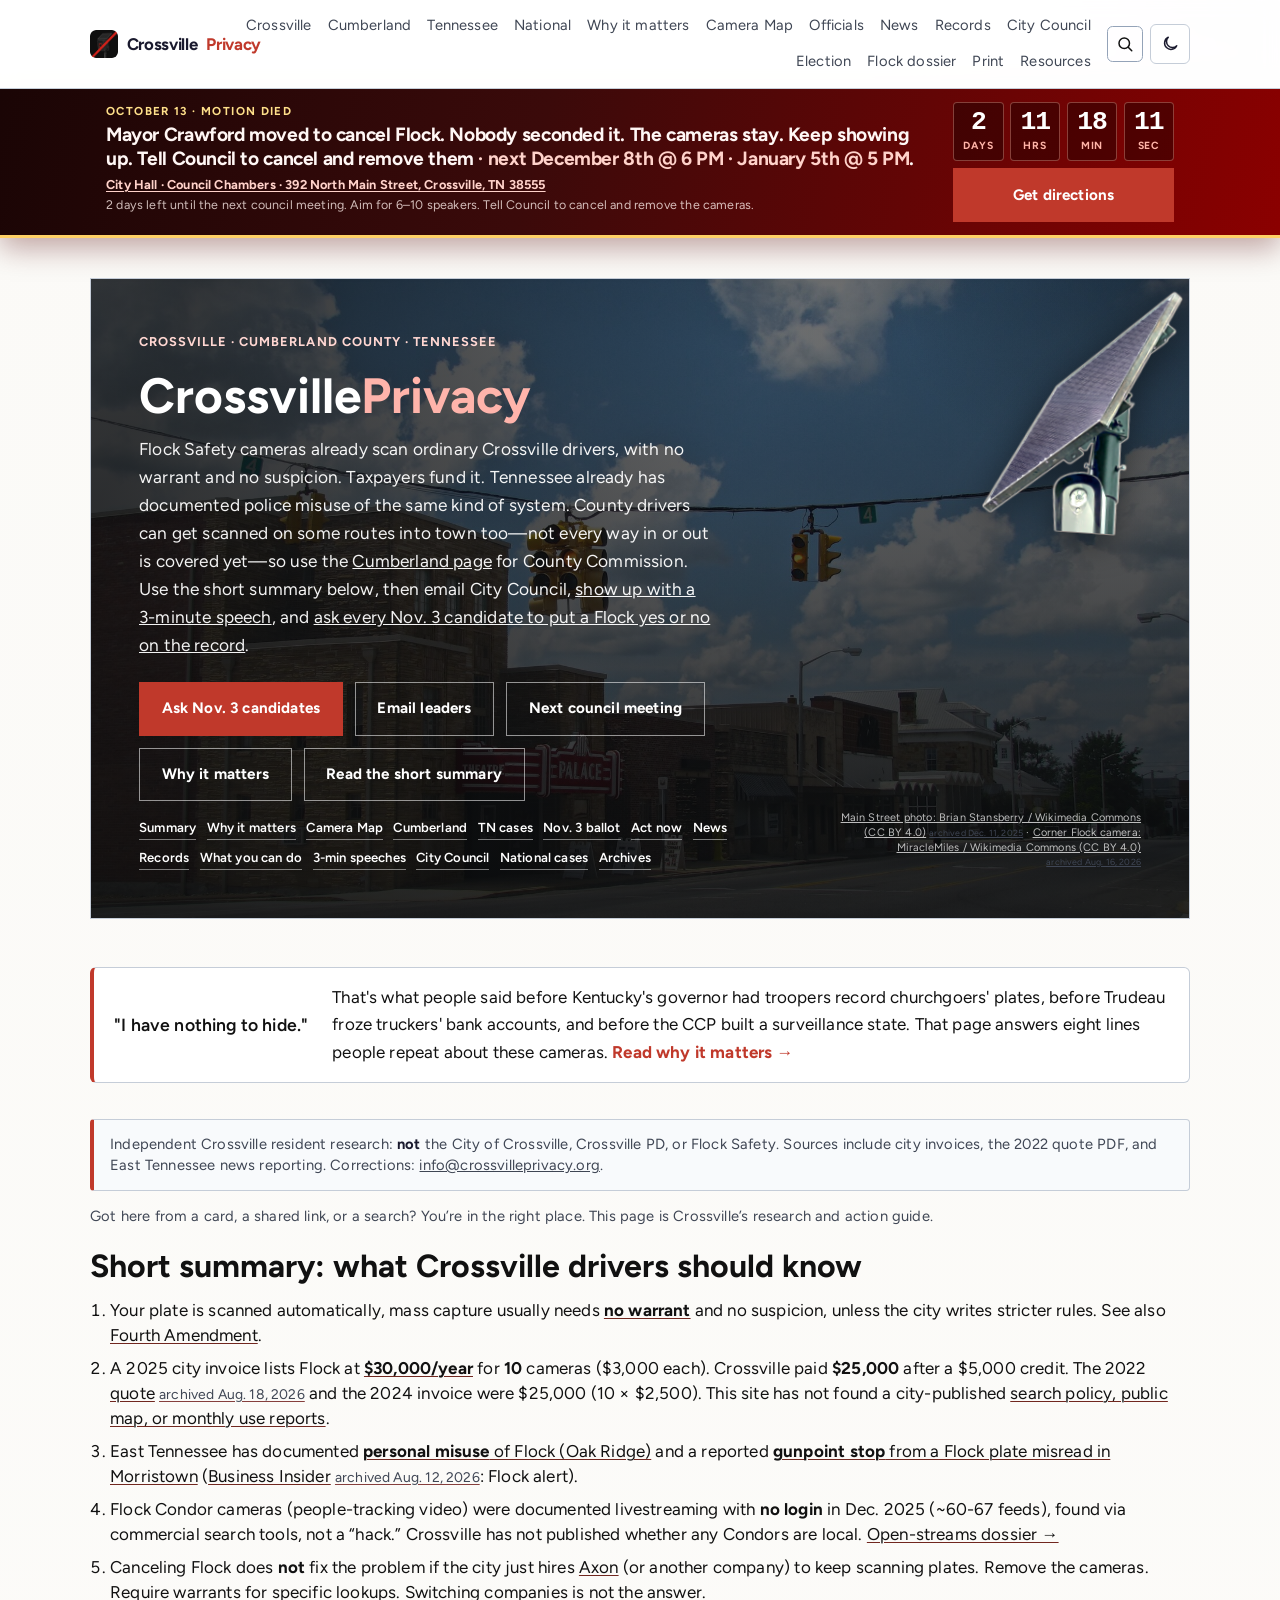
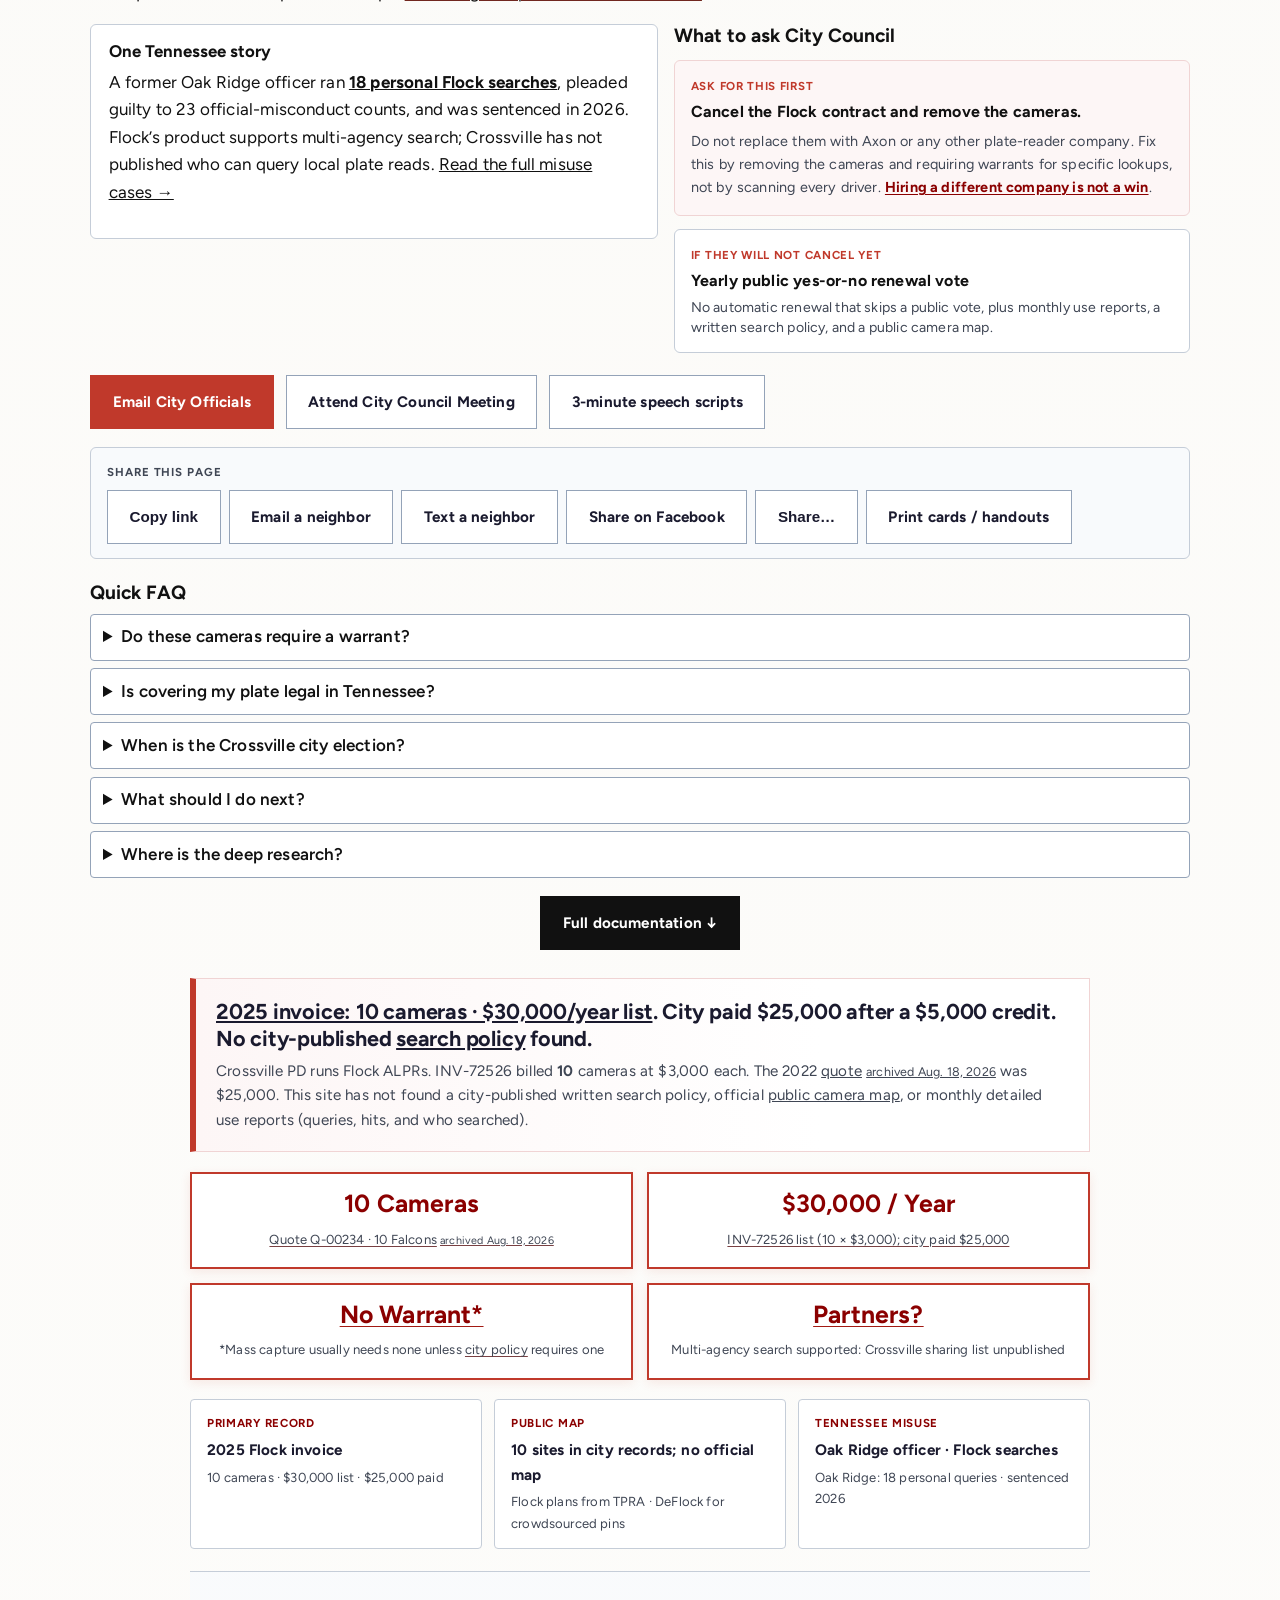
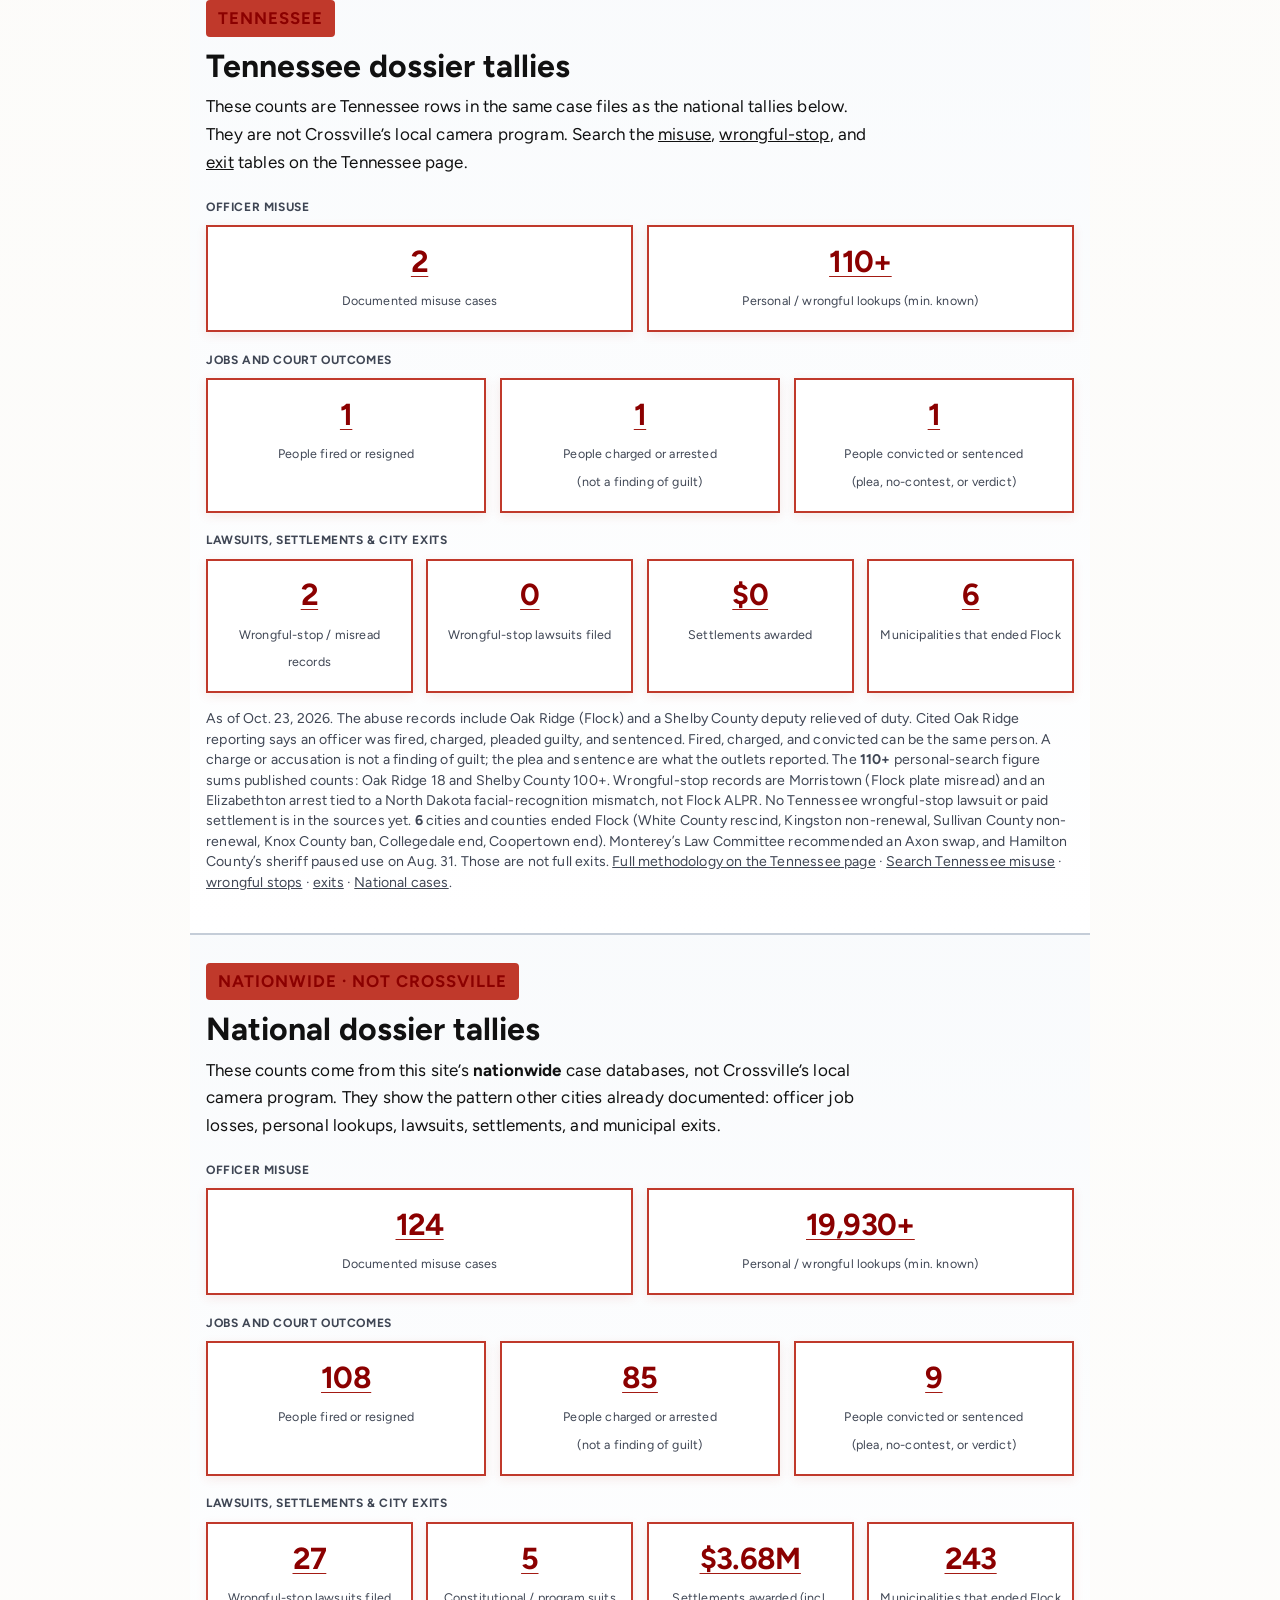
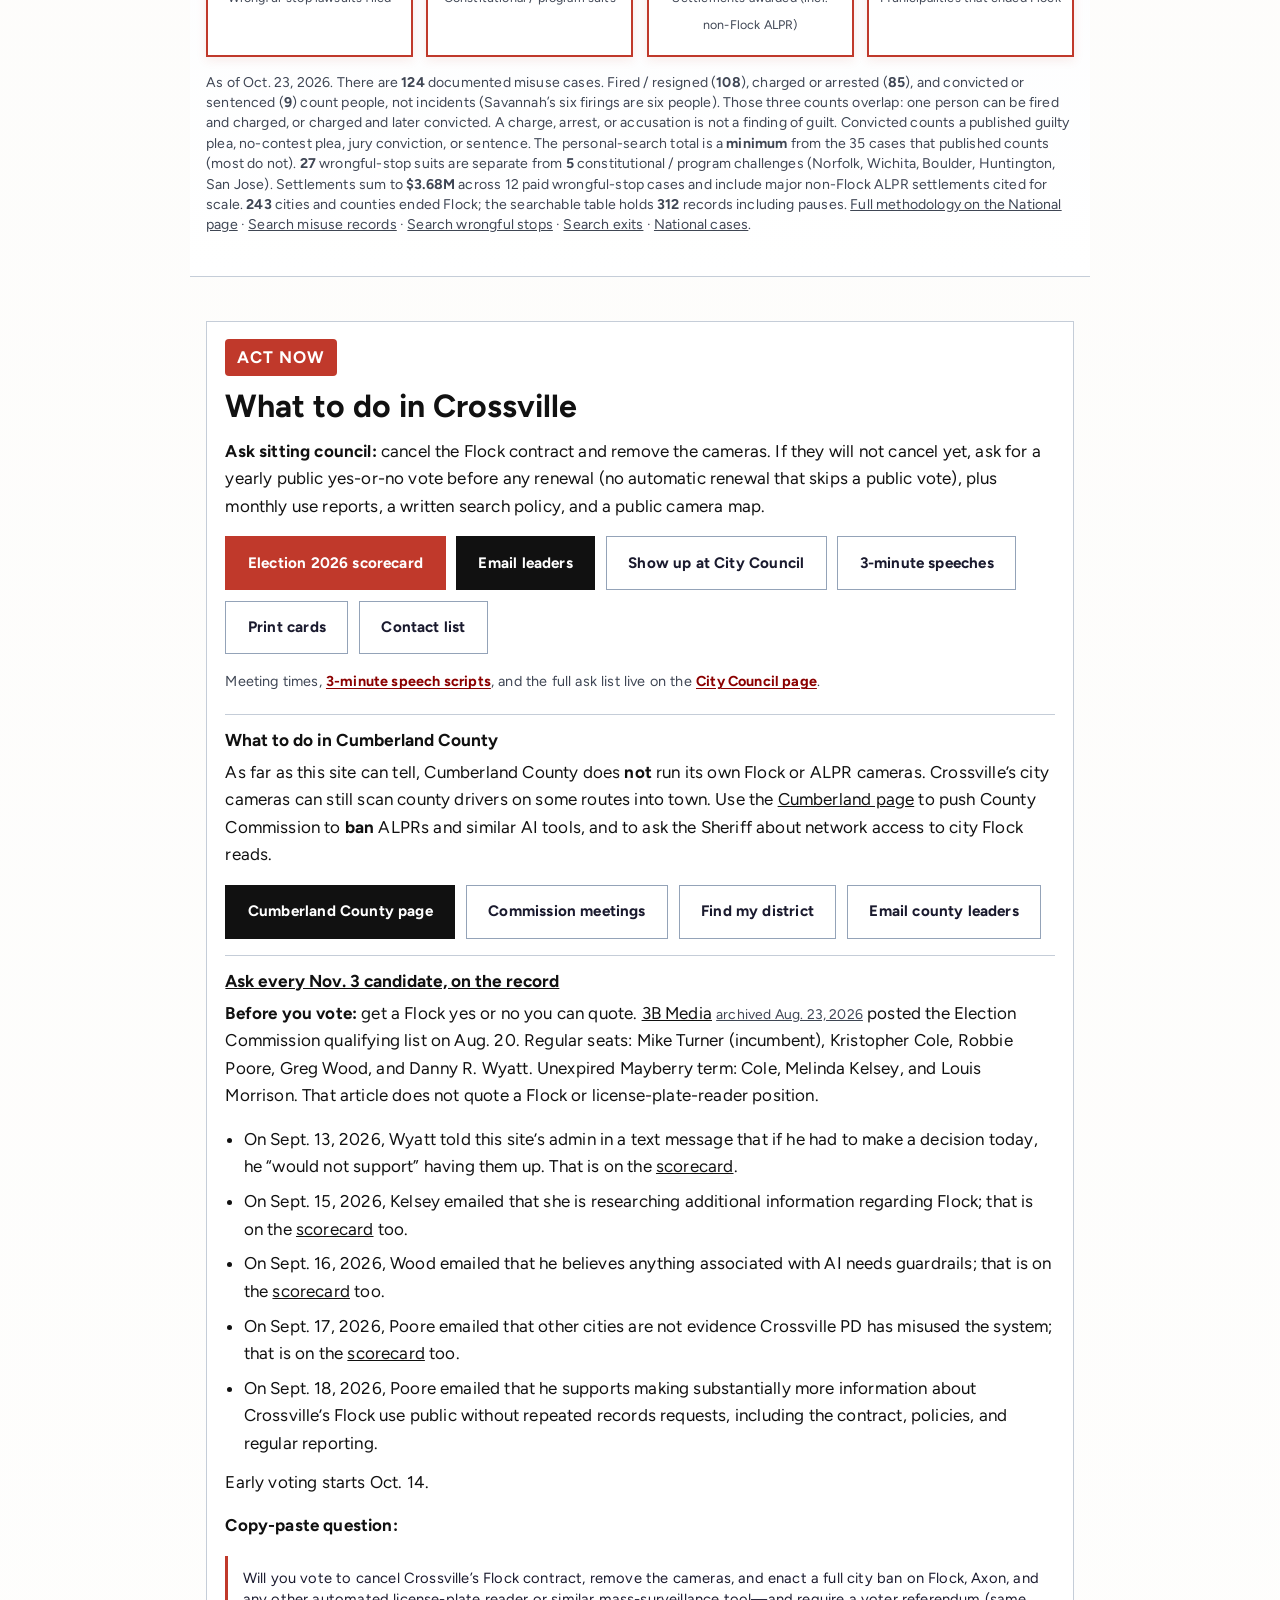
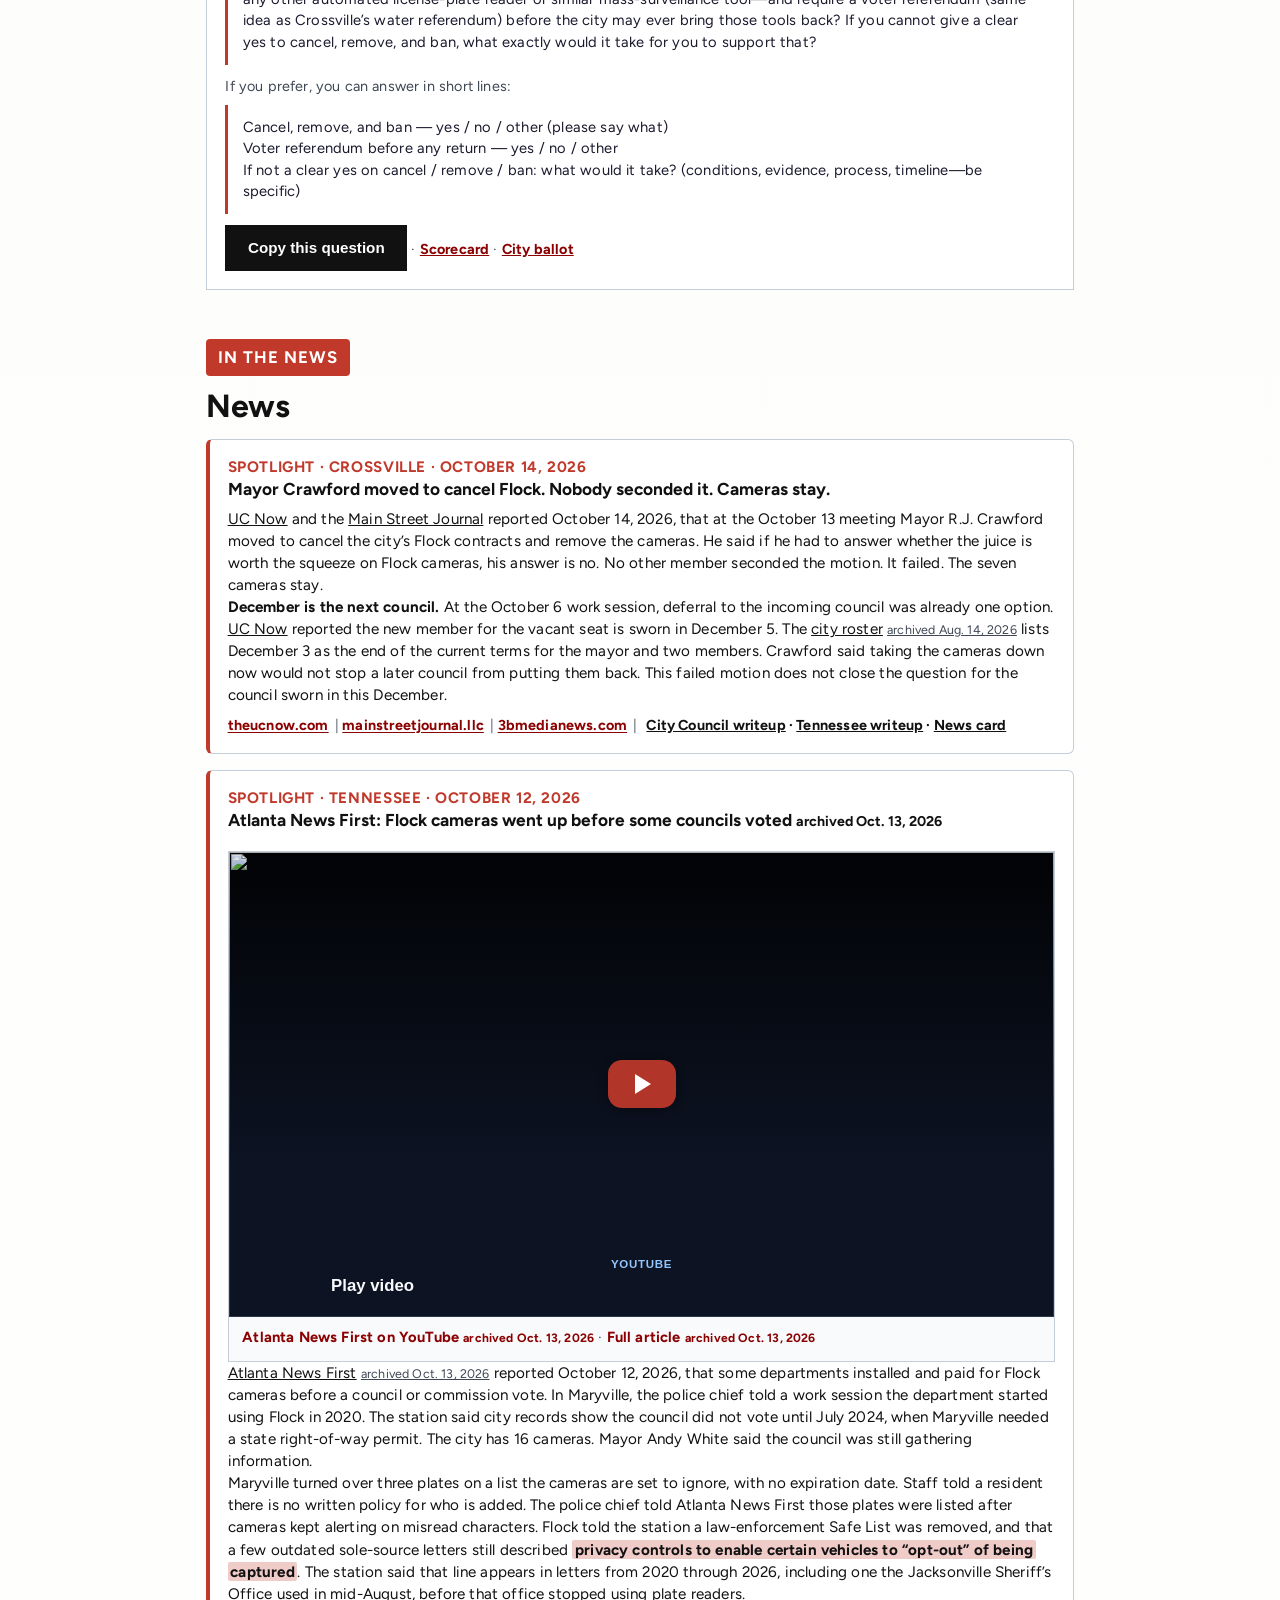
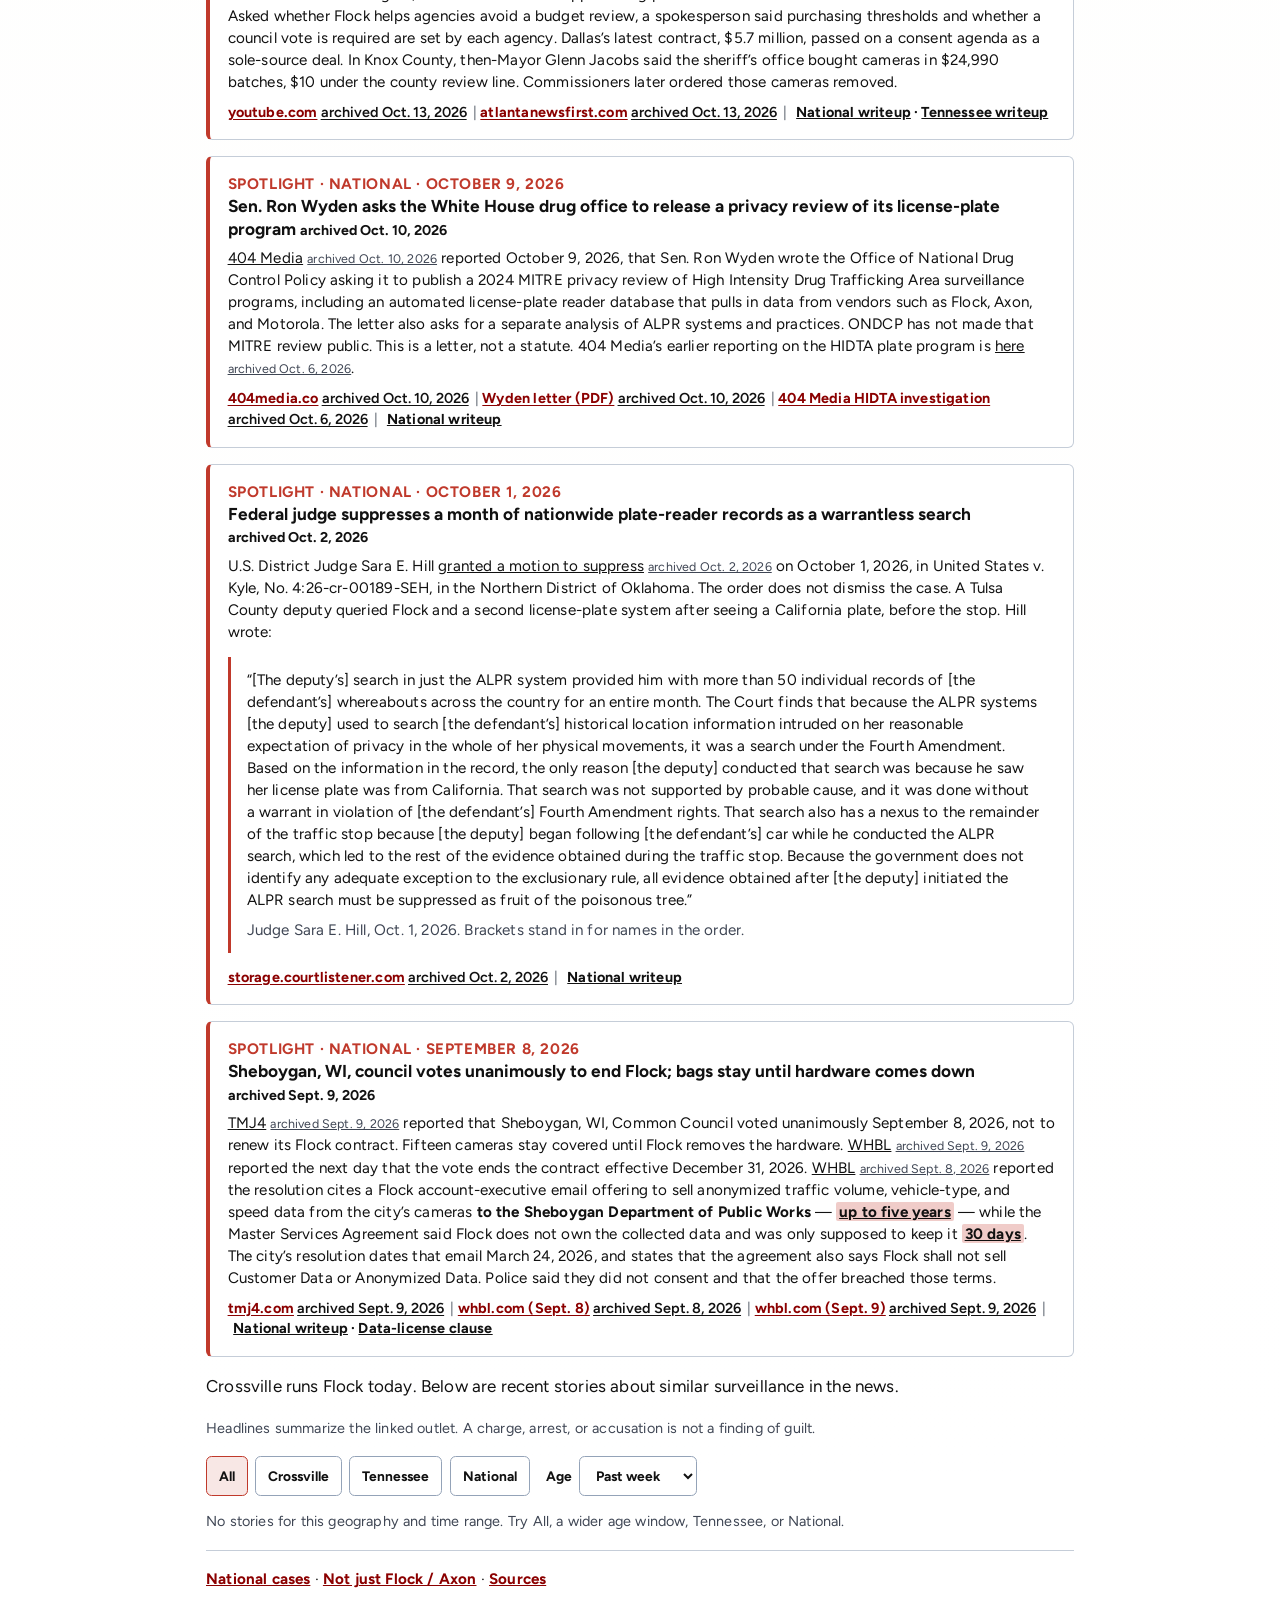
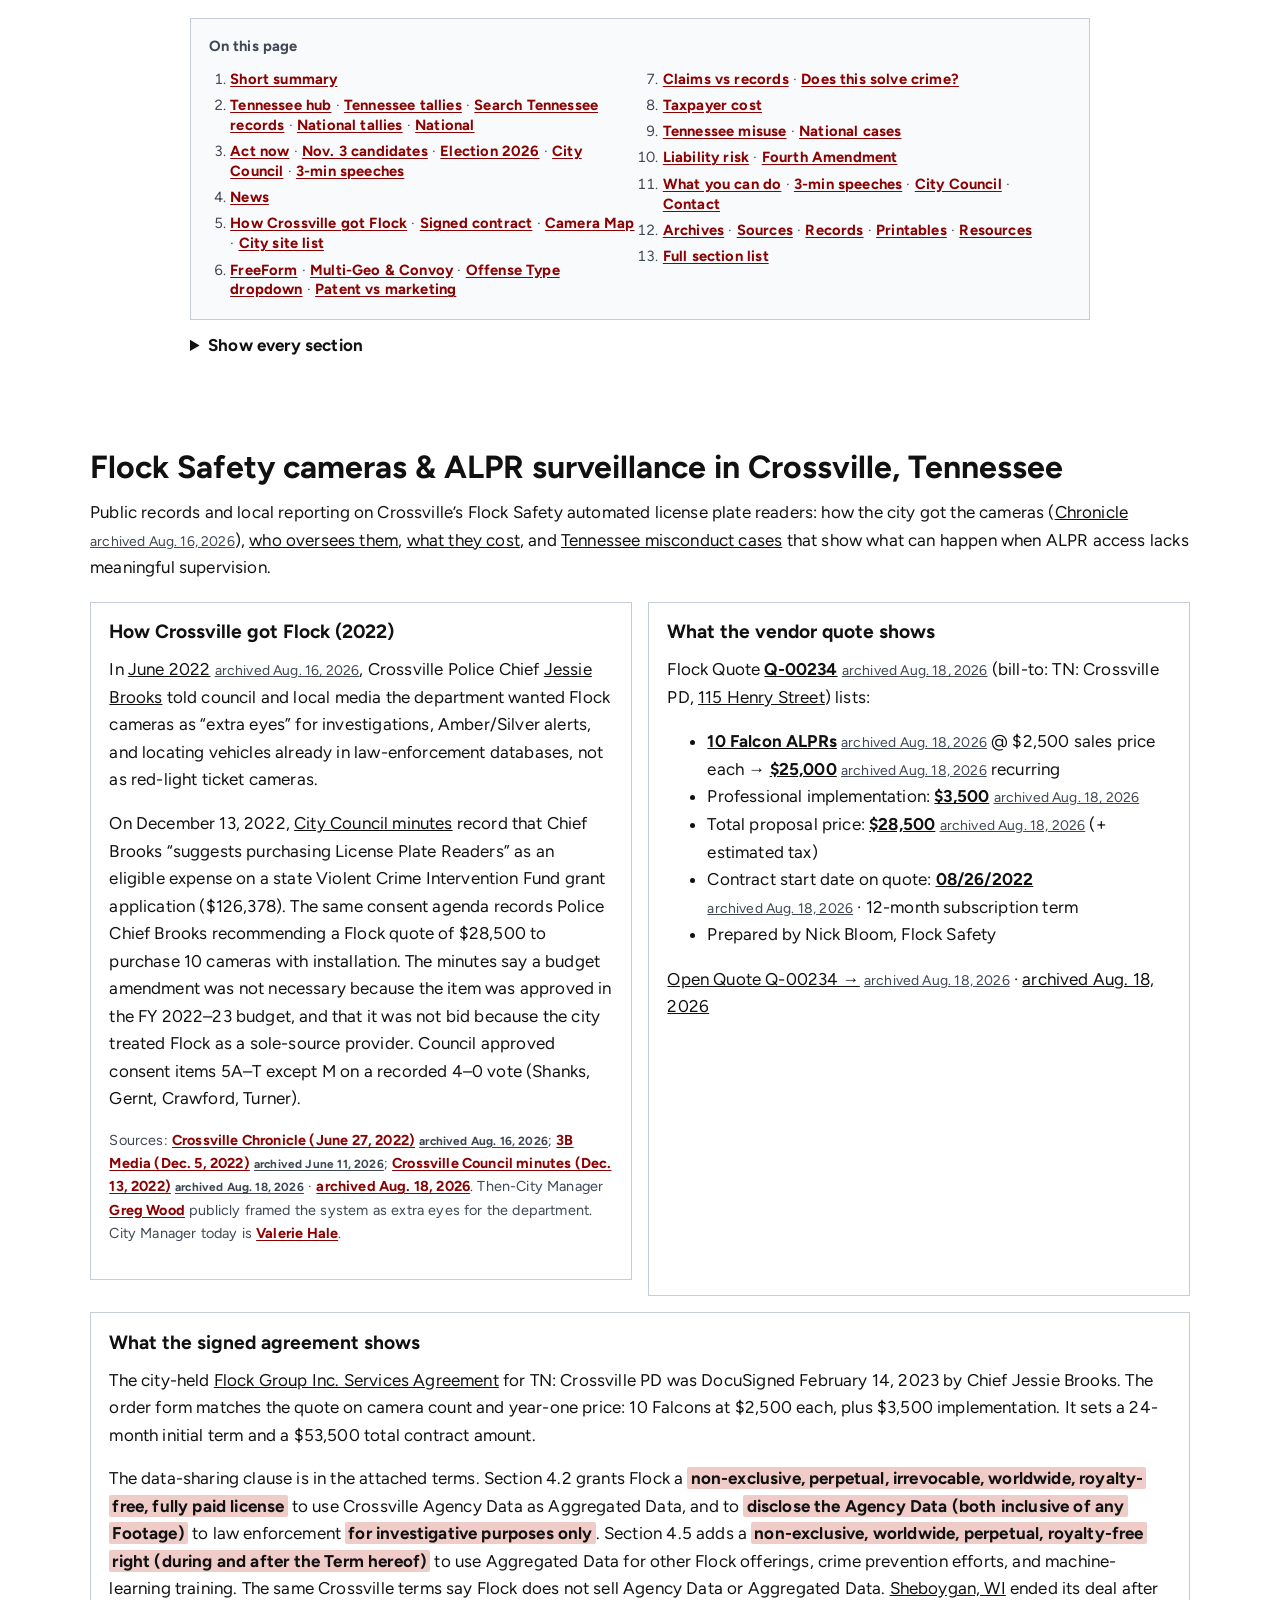
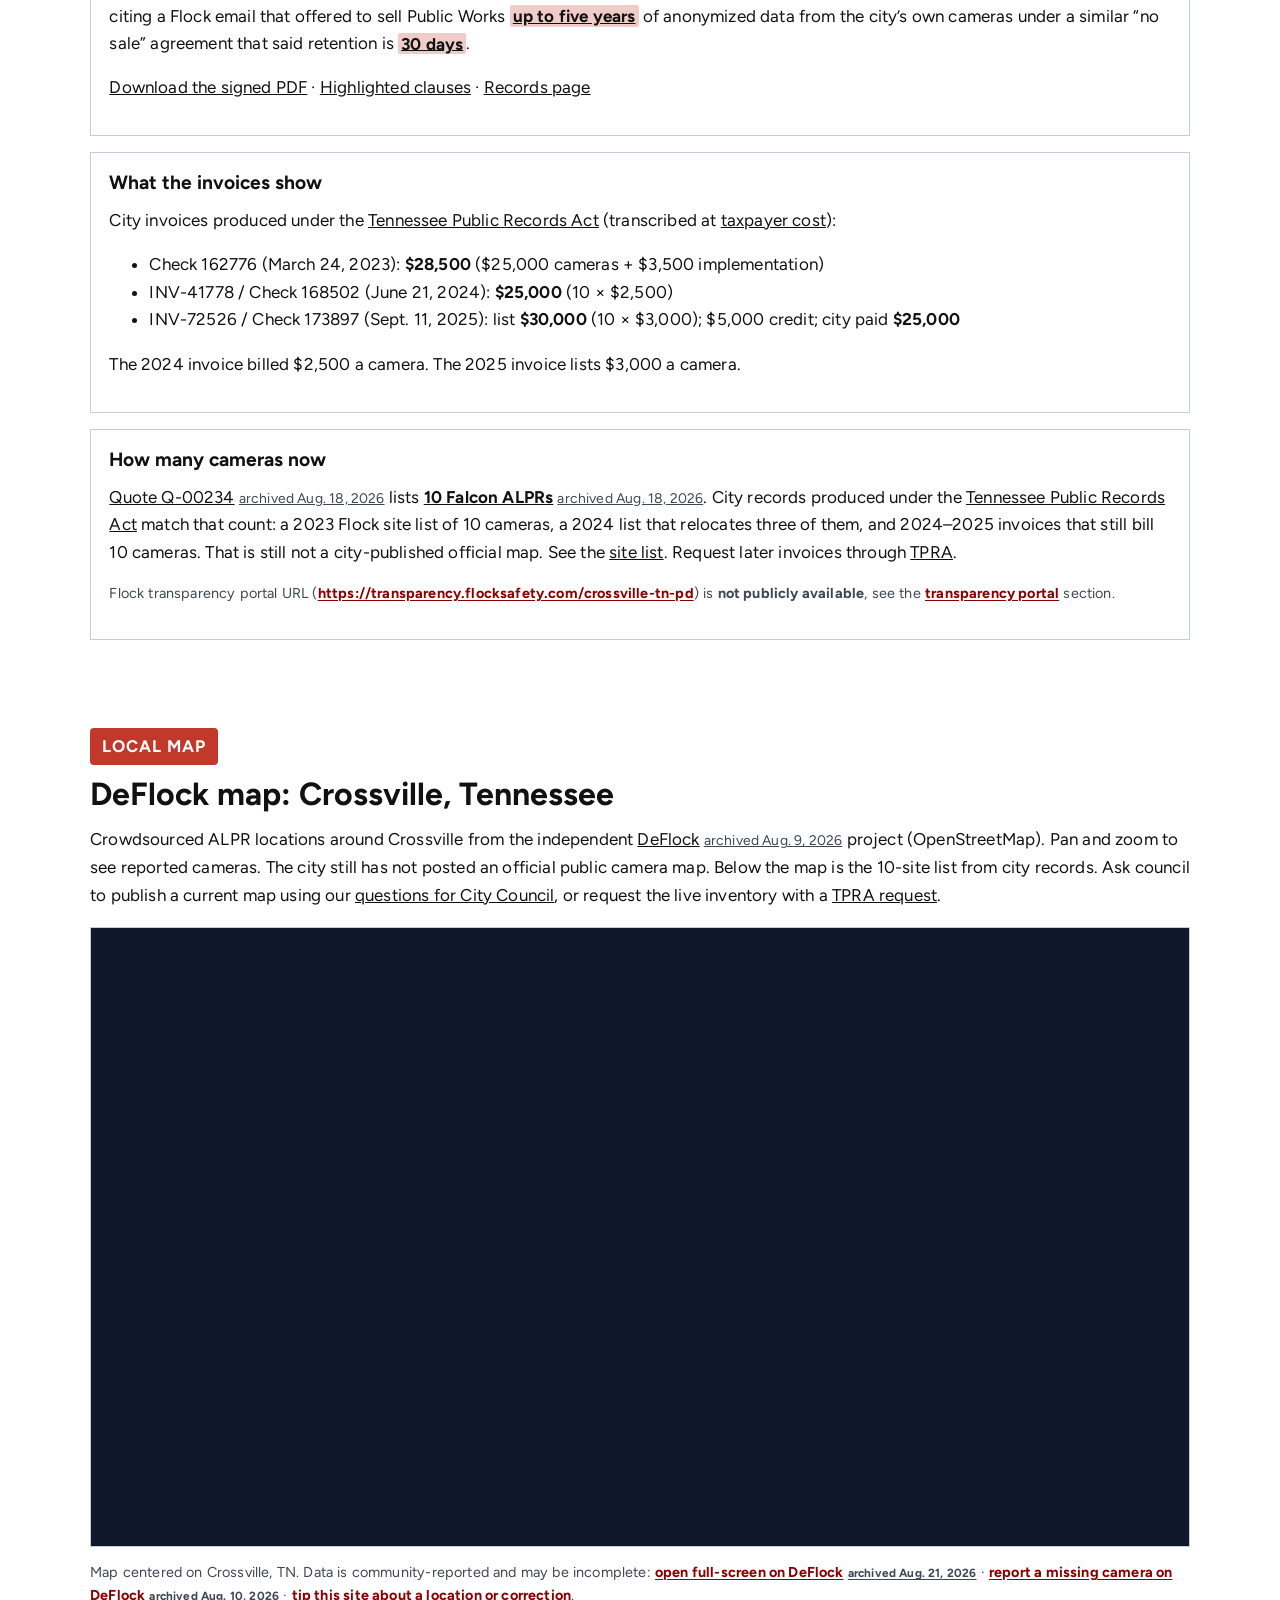
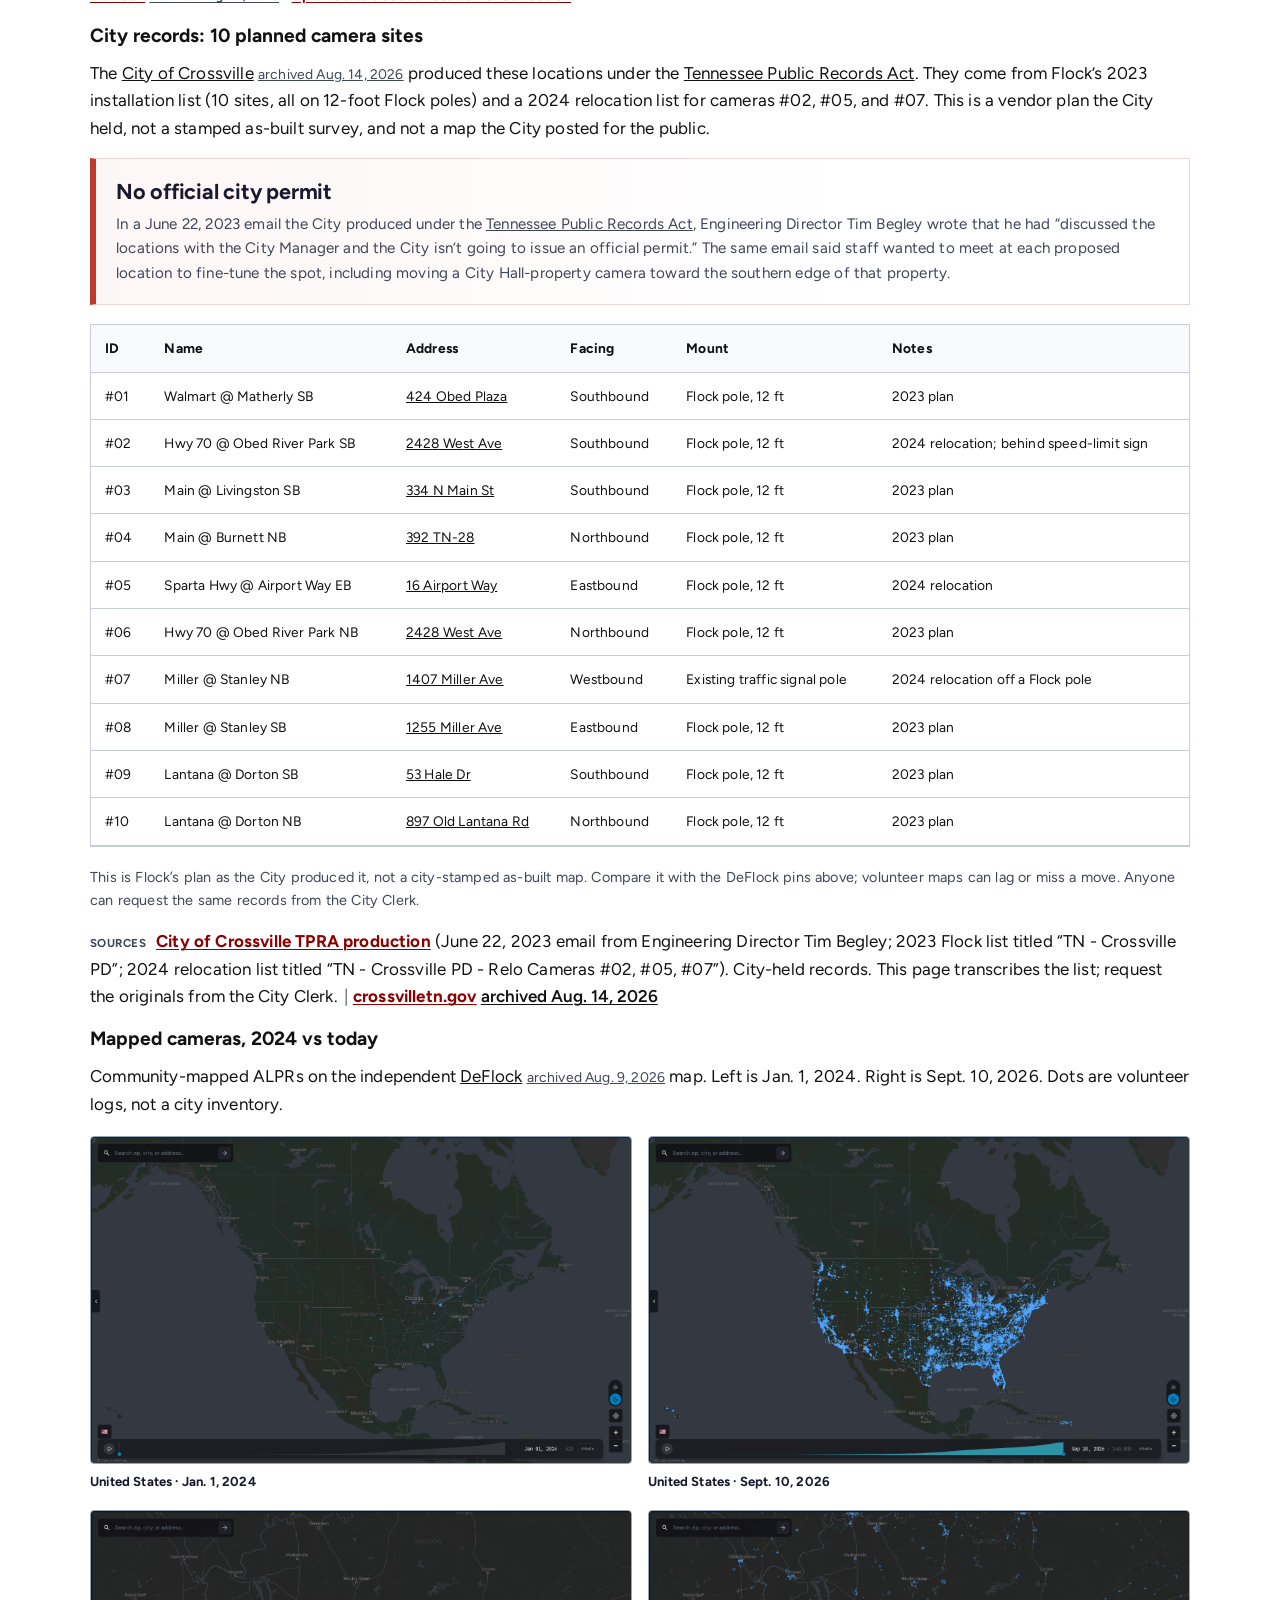
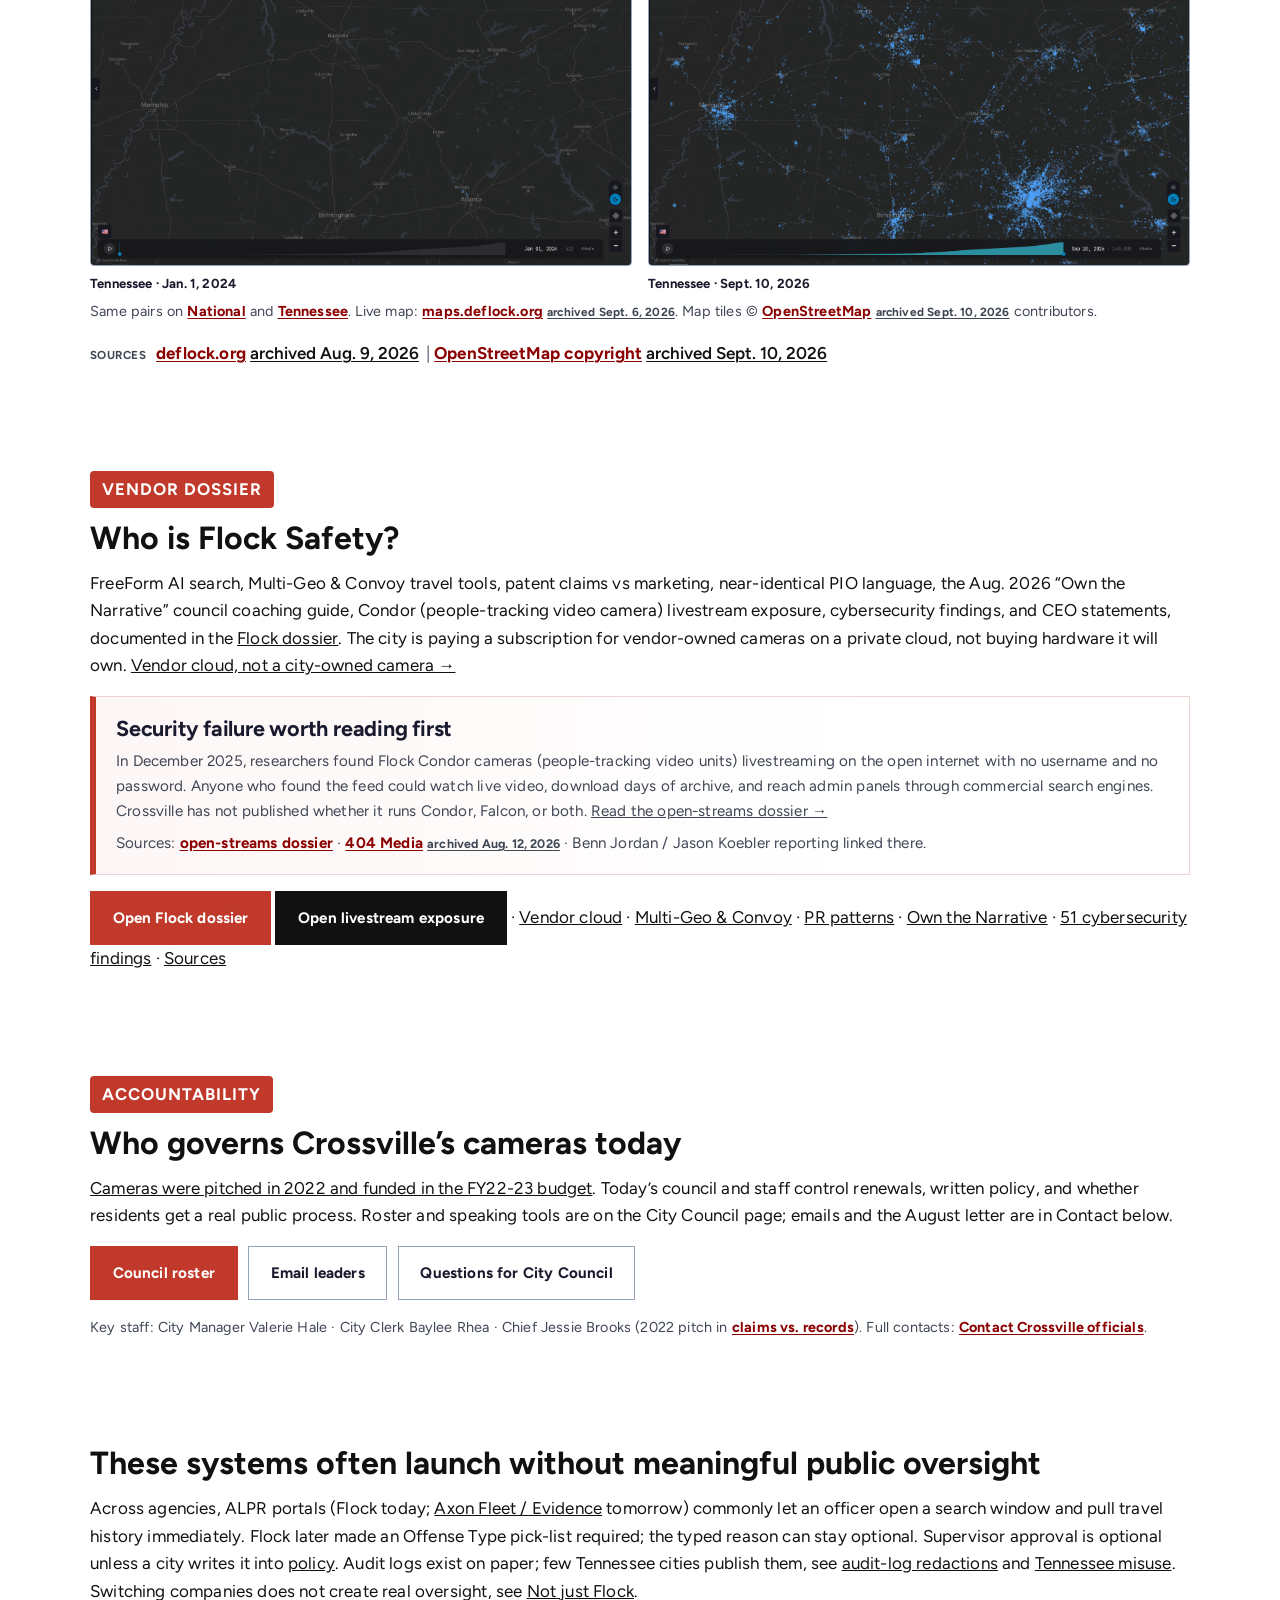
==== commit 5694b44c: "Log late-October Flock exits, misuse updates, Proton’s map, and eight common replies. Catalog and ne" ====
--- a/index.html
+++ b/index.html
@@ -307,9 +307,9 @@
     </section>
 
     <div class="wrap" style="padding-top:1.5rem;padding-bottom:0.5rem;">
-      <a href="why.html" class="why-callout" style="display:flex;flex-wrap:wrap;align-items:center;gap:0.5rem 1.5rem;padding:1rem 1.25rem;background:var(--surface);border:1px solid var(--line);border-left:4px solid var(--accent);border-radius:6px;text-decoration:none;color:inherit;transition:border-color 0.15s,box-shadow 0.15s;" onmouseover="this.style.borderColor='var(--accent)';this.style.boxShadow='0 2px 8px rgba(0,0,0,0.08)';" onmouseout="this.style.borderColor='var(--line)';this.style.borderLeftColor='var(--accent)';this.style.boxShadow='none';">
+      <a href="why.html#talking-points" class="why-callout" style="display:flex;flex-wrap:wrap;align-items:center;gap:0.5rem 1.5rem;padding:1rem 1.25rem;background:var(--surface);border:1px solid var(--line);border-left:4px solid var(--accent);border-radius:6px;text-decoration:none;color:inherit;transition:border-color 0.15s,box-shadow 0.15s;" onmouseover="this.style.borderColor='var(--accent)';this.style.boxShadow='0 2px 8px rgba(0,0,0,0.08)';" onmouseout="this.style.borderColor='var(--line)';this.style.borderLeftColor='var(--accent)';this.style.boxShadow='none';">
         <p style="margin:0;font-weight:600;font-size:1.1rem;flex-shrink:0;">"I have nothing to hide."</p>
-        <p style="margin:0;flex:1;min-width:280px;">That's what people said before Kentucky's governor had troopers record churchgoers' plates, before Trudeau froze truckers' bank accounts, and before the CCP built a surveillance state. <strong style="color:var(--accent);">Read why it matters →</strong></p>
+        <p style="margin:0;flex:1;min-width:280px;">That's what people said before Kentucky's governor had troopers record churchgoers' plates, before Trudeau froze truckers' bank accounts, and before the CCP built a surveillance state. That page answers eight lines people repeat about these cameras. <strong style="color:var(--accent);">Read why it matters →</strong></p>
       </a>
     </div>
 
@@ -451,7 +451,7 @@
         <span class="section-label">Tennessee</span>
         <h2 id="tn-glance">Tennessee dossier tallies</h2>
         <p>These counts are Tennessee rows in the same case files as the national tallies below. They are not Crossville’s local camera program. Search the <a href="tennessee.html#misuse-lookup">misuse</a>, <a href="tennessee.html#wrongful-lookup">wrongful-stop</a>, and <a href="tennessee.html#cancel-lookup">exit</a> tables on the Tennessee page.</p>
-        <div class="dossier-tally-stack" data-tally-src="docs/dossier-tallies.json" aria-label="Tennessee dossier tallies as of October 21, 2026">
+        <div class="dossier-tally-stack" data-tally-src="docs/dossier-tallies.json" aria-label="Tennessee dossier tallies as of October 23, 2026">
           <div>
             <span class="dossier-tally-row-label">Officer misuse</span>
             <div class="stats dossier-tally row-misuse" role="group" aria-label="Tennessee officer misuse tallies">
@@ -504,7 +504,7 @@
             </div>
           </div>
         </div>
-        <p class="dossier-tally-note">As of <time datetime="2026-10-21" data-tally-datetime="as_of_short">Oct. 21, 2026</time>. The abuse records include Oak Ridge (Flock) and a Shelby County deputy relieved of duty. Cited Oak Ridge reporting says an officer was fired, charged, pleaded guilty, and sentenced. Fired, charged, and convicted can be the same person. A charge or accusation is not a finding of guilt; the plea and sentence are what the outlets reported. The <strong><span data-tally="tn_lookup_floor_display">110+</span></strong> personal-search figure sums published counts: Oak Ridge 18 and Shelby County 100+. Wrongful-stop records are Morristown (Flock plate misread) and an Elizabethton arrest tied to a North Dakota facial-recognition mismatch, not Flock ALPR. No Tennessee wrongful-stop lawsuit or paid settlement is in the sources yet. <strong><span data-tally="tn_clear_exits">6</span></strong> cities and counties ended Flock (White County rescind, Kingston non-renewal, Sullivan County non-renewal, Knox County ban, Collegedale end, Coopertown end). Monterey’s Law Committee recommended an Axon swap, and Hamilton County’s sheriff paused use on Aug. 31. Those are not full exits.
+        <p class="dossier-tally-note">As of <time datetime="2026-10-23" data-tally-datetime="as_of_short">Oct. 23, 2026</time>. The abuse records include Oak Ridge (Flock) and a Shelby County deputy relieved of duty. Cited Oak Ridge reporting says an officer was fired, charged, pleaded guilty, and sentenced. Fired, charged, and convicted can be the same person. A charge or accusation is not a finding of guilt; the plea and sentence are what the outlets reported. The <strong><span data-tally="tn_lookup_floor_display">110+</span></strong> personal-search figure sums published counts: Oak Ridge 18 and Shelby County 100+. Wrongful-stop records are Morristown (Flock plate misread) and an Elizabethton arrest tied to a North Dakota facial-recognition mismatch, not Flock ALPR. No Tennessee wrongful-stop lawsuit or paid settlement is in the sources yet. <strong><span data-tally="tn_clear_exits">6</span></strong> cities and counties ended Flock (White County rescind, Kingston non-renewal, Sullivan County non-renewal, Knox County ban, Collegedale end, Coopertown end). Monterey’s Law Committee recommended an Axon swap, and Hamilton County’s sheriff paused use on Aug. 31. Those are not full exits.
           <a href="tennessee.html#tn-tally">Full methodology on the Tennessee page</a>
           · <a href="tennessee.html#misuse-lookup">Search Tennessee misuse</a>
           · <a href="tennessee.html#wrongful-lookup">wrongful stops</a>
@@ -518,16 +518,16 @@
         <span class="section-label">Nationwide · not Crossville</span>
         <h2 id="national-tally">National dossier tallies</h2>
         <p>These counts come from this site’s <strong>nationwide</strong> case databases, not Crossville’s local camera program. They show the pattern other cities already documented: officer job losses, personal lookups, lawsuits, settlements, and municipal exits.</p>
-        <div class="dossier-tally-stack" data-tally-aria data-tally-src="docs/dossier-tallies.json" aria-label="National dossier tallies as of October 21, 2026">
+        <div class="dossier-tally-stack" data-tally-aria data-tally-src="docs/dossier-tallies.json" aria-label="National dossier tallies as of October 23, 2026">
           <div>
             <span class="dossier-tally-row-label">Officer misuse</span>
             <div class="stats dossier-tally row-misuse" role="group" aria-label="Officer misuse tallies">
               <div class="stat">
-                <span class="num"><a href="national.html#misuse-lookup"><span data-tally="misuse_count">122</span></a></span>
+                <span class="num"><a href="national.html#misuse-lookup"><span data-tally="misuse_count">124</span></a></span>
                 <span class="cap">Documented misuse cases</span>
               </div>
               <div class="stat">
-                <span class="num"><a href="national.html#misuse-lookup"><span data-tally="lookup_floor_display">19,870+</span></a></span>
+                <span class="num"><a href="national.html#misuse-lookup"><span data-tally="lookup_floor_display">19,930+</span></a></span>
                 <span class="cap">Personal / wrongful lookups (min. known)</span>
               </div>
             </div>
@@ -536,11 +536,11 @@
             <span class="dossier-tally-row-label">Jobs and court outcomes</span>
             <div class="stats dossier-tally row-fallout" role="group" aria-label="Fired, charged, and convicted tallies">
               <div class="stat">
-                <span class="num"><a href="national.html#misuse-lookup"><span data-tally="fired_count">106</span></a></span>
+                <span class="num"><a href="national.html#misuse-lookup"><span data-tally="fired_count">108</span></a></span>
                 <span class="cap">People fired or resigned</span>
               </div>
               <div class="stat">
-                <span class="num"><a href="national.html#misuse-lookup"><span data-tally="charged_count">83</span></a></span>
+                <span class="num"><a href="national.html#misuse-lookup"><span data-tally="charged_count">85</span></a></span>
                 <span class="cap">People charged or arrested<br />(not a finding of guilt)</span>
               </div>
               <div class="stat">
@@ -565,13 +565,13 @@
                 <span class="cap">Settlements awarded (incl. non-Flock ALPR)</span>
               </div>
               <div class="stat">
-                <span class="num"><a href="national.html#cancel-lookup"><span data-tally="clear_exits">237</span></a></span>
+                <span class="num"><a href="national.html#cancel-lookup"><span data-tally="clear_exits">243</span></a></span>
                 <span class="cap">Municipalities that ended Flock</span>
               </div>
             </div>
           </div>
         </div>
-        <p class="dossier-tally-note">As of <time datetime="2026-10-21" data-tally-datetime="as_of_short">Oct. 21, 2026</time>. There are <strong><span data-tally="misuse_count">122</span></strong> documented misuse cases. Fired / resigned (<strong><span data-tally="fired_count">106</span></strong>), charged or arrested (<strong><span data-tally="charged_count">83</span></strong>), and convicted or sentenced (<strong><span data-tally="convicted_count">9</span></strong>) count people, not incidents (Savannah’s six firings are six people). Those three counts overlap: one person can be fired and charged, or charged and later convicted. A charge, arrest, or accusation is not a finding of guilt. Convicted counts a published guilty plea, no-contest plea, jury conviction, or sentence. The personal-search total is a <strong>minimum</strong> from the <span data-tally="lookup_rows">34</span> cases that published counts (most do not). <strong><span data-tally="lawsuit_count">27</span></strong> wrongful-stop suits are separate from <strong><span data-tally="constitutional_count">5</span></strong> constitutional / program challenges (Norfolk, Wichita, Boulder, Huntington, San Jose). Settlements sum to <strong><span data-tally="settlement_display">$3.68M</span></strong> across 12 paid wrongful-stop cases and include major non-Flock ALPR settlements cited for scale. <strong><span data-tally="clear_exits">237</span></strong> cities and counties ended Flock; the searchable table holds <strong><span data-tally="cancel_count">303</span></strong> records including pauses.
+        <p class="dossier-tally-note">As of <time datetime="2026-10-23" data-tally-datetime="as_of_short">Oct. 23, 2026</time>. There are <strong><span data-tally="misuse_count">124</span></strong> documented misuse cases. Fired / resigned (<strong><span data-tally="fired_count">108</span></strong>), charged or arrested (<strong><span data-tally="charged_count">85</span></strong>), and convicted or sentenced (<strong><span data-tally="convicted_count">9</span></strong>) count people, not incidents (Savannah’s six firings are six people). Those three counts overlap: one person can be fired and charged, or charged and later convicted. A charge, arrest, or accusation is not a finding of guilt. Convicted counts a published guilty plea, no-contest plea, jury conviction, or sentence. The personal-search total is a <strong>minimum</strong> from the <span data-tally="lookup_rows">35</span> cases that published counts (most do not). <strong><span data-tally="lawsuit_count">27</span></strong> wrongful-stop suits are separate from <strong><span data-tally="constitutional_count">5</span></strong> constitutional / program challenges (Norfolk, Wichita, Boulder, Huntington, San Jose). Settlements sum to <strong><span data-tally="settlement_display">$3.68M</span></strong> across 12 paid wrongful-stop cases and include major non-Flock ALPR settlements cited for scale. <strong><span data-tally="clear_exits">243</span></strong> cities and counties ended Flock; the searchable table holds <strong><span data-tally="cancel_count">312</span></strong> records including pauses.
           <a href="national.html#dossier-tally">Full methodology on the National page</a>
           · <a href="national.html#misuse-lookup">Search misuse records</a>
           · <a href="national.html#wrongful-lookup">Search wrongful stops</a>
@@ -749,6 +749,150 @@
 
 
 
+          <li data-geo="national" id="proton-flock-map-card">
+            <time datetime="2026-10-23">October 23, 2026</time>
+            <div>
+              <a href="https://proton.me/flock-camera-map" target="_blank" rel="noopener">Proton publishes a ZIP-code map of Flock cameras</a>
+              <span class="note">December 2025 snapshot. Cameras added or removed since then are missing.</span>
+              <p class="news-card-cites"><span class="news-cite-group"><span class="news-cite-label">Sources</span><span class="source-cite-item"><a href="https://proton.me/flock-camera-map" target="_blank" rel="noopener" class="news-cite-outlet">proton.me</a></span></span><span class="news-cite-group news-cite-writeups"><span class="news-cite-label">Writeup</span><a href="national.html#proton-flock-map" class="news-cite-writeup">National writeup</a></span></p>
+            </div>
+          </li>
+          <li data-geo="national" id="south-fulton-town-hall-card">
+            <time datetime="2026-10-23">October 23, 2026</time>
+            <div>
+              <a href="https://www.wsbtv.com/news/local/residents-meet-question-privacy-protections-flock-cameras/4XTHYRABF5CVNHDH4PBDL33JEA/" target="_blank" rel="noopener">South Fulton town hall questions Flock privacy rules</a>
+              <span class="note">No vote.</span>
+              <p class="news-card-cites"><span class="news-cite-group"><span class="news-cite-label">Sources</span><span class="source-cite-item"><a href="https://www.wsbtv.com/news/local/residents-meet-question-privacy-protections-flock-cameras/4XTHYRABF5CVNHDH4PBDL33JEA/" target="_blank" rel="noopener" class="news-cite-outlet">wsbtv.com</a></span></span><span class="news-cite-group news-cite-writeups"><span class="news-cite-label">Writeup</span><a href="national.html#south-fulton-town-hall" class="news-cite-writeup">National writeup</a></span></p>
+            </div>
+          </li>
+          <li data-geo="national" id="georgetown-in-misuse-card">
+            <time datetime="2026-10-22">October 22, 2026</time>
+            <div>
+              <a href="https://www.wlky.com/article/georgetown-police-officer-misuse-flock-cameras/74223096" target="_blank" rel="noopener">Georgetown, Indiana: officer charged over alleged Flock searches</a>
+              <span class="note">Official misconduct and two fraud counts. A charge is not a finding of guilt. FLK-2026-144.</span>
+              <p class="news-card-cites"><span class="news-cite-group"><span class="news-cite-label">Sources</span><span class="source-cite-item"><a href="https://www.wlky.com/article/georgetown-police-officer-misuse-flock-cameras/74223096" target="_blank" rel="noopener" class="news-cite-outlet">wlky.com</a></span></span><span class="news-cite-group news-cite-writeups"><span class="news-cite-label">Writeup</span><a href="national.html#georgetown-in-misuse" class="news-cite-writeup">National writeup</a></span></p>
+            </div>
+          </li>
+          <li data-geo="national" id="new-bedford-fired-card">
+            <div class="news-when">
+            <time datetime="2026-10-22">October 22, 2026</time>
+            <span class="news-update">Update</span>
+            </div>
+            <div>
+              <a href="https://www.wcvb.com/article/new-bedford-police-fired-over-flock-misuse-oct-22/74220232" target="_blank" rel="noopener">New Bedford mayor confirms two officers were fired after alleged personal Flock searches</a>
+              <span class="note">Follows the September recommendation. The officers are not named here. FLK-2026-066.</span>
+              <p class="news-card-cites"><span class="news-cite-group"><span class="news-cite-label">Sources</span><span class="source-cite-item"><a href="https://www.wcvb.com/article/new-bedford-police-fired-over-flock-misuse-oct-22/74220232" target="_blank" rel="noopener" class="news-cite-outlet">wcvb.com</a></span></span><span class="news-cite-group news-cite-writeups"><span class="news-cite-label">Writeup</span><a href="national.html#new-bedford-misuse" class="news-cite-writeup">National writeup</a></span></p>
+            </div>
+          </li>
+          <li data-geo="national" id="madison-county-ga-cancel-card">
+            <time datetime="2026-10-22">October 22, 2026</time>
+            <div>
+              <a href="https://www.mainstreetnews.com/madison/news/mcso-cancels-flock-safety-contract-over-costs/article_dd22390d-0ae3-4316-9df7-377827bb1546.html" target="_blank" rel="noopener">Madison County, Georgia, sheriff’s office canceled Flock over cost</a>
+              <span class="note">The office said the cancel was in September. CAN-2026-307.</span>
+              <p class="news-card-cites"><span class="news-cite-group"><span class="news-cite-label">Sources</span><span class="source-cite-item"><a href="https://www.mainstreetnews.com/madison/news/mcso-cancels-flock-safety-contract-over-costs/article_dd22390d-0ae3-4316-9df7-377827bb1546.html" target="_blank" rel="noopener" class="news-cite-outlet">mainstreetnews.com</a></span></span><span class="news-cite-group news-cite-writeups"><span class="news-cite-label">Writeup</span><a href="national.html#madison-county-ga-cancel" class="news-cite-writeup">National writeup</a></span></p>
+            </div>
+          </li>
+          <li data-geo="national" id="appleton-cancel-card">
+            <time datetime="2026-10-21">October 21, 2026</time>
+            <div>
+              <a href="https://www.nbc26.com/appleton/appleton-common-council-votes-to-limit-use-of-automatic-license-plate-readers" target="_blank" rel="noopener">Appleton votes 11–1 to bar most city plate readers</a>
+              <span class="note">Parking, access control, and weigh stations are exceptions. Flock cameras have been off since June 30. CAN-2026-308.</span>
+              <p class="news-card-cites"><span class="news-cite-group"><span class="news-cite-label">Sources</span><span class="source-cite-item"><a href="https://www.nbc26.com/appleton/appleton-common-council-votes-to-limit-use-of-automatic-license-plate-readers" target="_blank" rel="noopener" class="news-cite-outlet">nbc26.com</a></span></span><span class="news-cite-group news-cite-writeups"><span class="news-cite-label">Writeup</span><a href="national.html#appleton-cancel" class="news-cite-writeup">National writeup</a></span></p>
+            </div>
+          </li>
+          <li data-geo="national" id="san-diego-committee-card">
+            <time datetime="2026-10-21">October 21, 2026</time>
+            <div>
+              <a href="https://www.nbcsandiego.com/news/local/san-diego-city-council-votes-end-flock-camera-contract-closer-full-approval/4090126/" target="_blank" rel="noopener">San Diego budget committee votes to move toward ending Flock</a>
+              <span class="note">The full council still has to vote. The mayor supports keeping the cameras.</span>
+              <p class="news-card-cites"><span class="news-cite-group"><span class="news-cite-label">Sources</span><span class="source-cite-item"><a href="https://www.nbcsandiego.com/news/local/san-diego-city-council-votes-end-flock-camera-contract-closer-full-approval/4090126/" target="_blank" rel="noopener" class="news-cite-outlet">nbcsandiego.com</a></span></span><span class="news-cite-group news-cite-writeups"><span class="news-cite-label">Writeup</span><a href="national.html#san-diego-committee" class="news-cite-writeup">National writeup</a></span></p>
+            </div>
+          </li>
+          <li data-geo="national" id="wausau-committees-card">
+            <div class="news-when">
+            <time datetime="2026-10-21">October 21, 2026</time>
+            <span class="news-update">Update</span>
+            </div>
+            <div>
+              <a href="https://wausaupilotandreview.com/2026/10/21/second-wausau-committee-backs-cutting-flock-funding-for-2027/" target="_blank" rel="noopener">Wausau finance committee removes the 2027 Flock payment</a>
+              <span class="note">A public-safety committee had recommended an immediate halt. The council has not voted. Cameras stay.</span>
+              <p class="news-card-cites"><span class="news-cite-group"><span class="news-cite-label">Sources</span><span class="source-cite-item"><a href="https://wausaupilotandreview.com/2026/10/21/second-wausau-committee-backs-cutting-flock-funding-for-2027/" target="_blank" rel="noopener" class="news-cite-outlet">wausaupilotandreview.com</a></span><span class="source-cite-item"><a href="https://wausaupilotandreview.com/2026/10/19/breaking-wausau-committee-seeks-immediate-halt-to-flock-cameras-end-to-payments/" target="_blank" rel="noopener" class="news-cite-outlet">wausaupilotandreview.com</a></span></span><span class="news-cite-group news-cite-writeups"><span class="news-cite-label">Writeup</span><a href="national.html#wausau-committees" class="news-cite-writeup">National writeup</a></span></p>
+            </div>
+          </li>
+          <li data-geo="national" id="effingham-misuse-card">
+            <time datetime="2026-10-21">October 21, 2026</time>
+            <div>
+              <a href="https://www.washingtonpost.com/technology/2026/10/21/their-police-jobs-ended-they-kept-using-flocks-vast-surveillance-network/" target="_blank" rel="noopener">Effingham County, Georgia: former investigator charged with stalking</a>
+              <span class="note">The Post said a login stayed active after the investigator left in 2021. A charge is not a finding of guilt. FLK-2026-145.</span>
+              <p class="news-card-cites"><span class="news-cite-group"><span class="news-cite-label">Sources</span><span class="source-cite-item"><a href="https://www.washingtonpost.com/technology/2026/10/21/their-police-jobs-ended-they-kept-using-flocks-vast-surveillance-network/" target="_blank" rel="noopener" class="news-cite-outlet">washingtonpost.com</a></span></span><span class="news-cite-group news-cite-writeups"><span class="news-cite-label">Writeup</span><a href="national.html#effingham-misuse" class="news-cite-writeup">National writeup</a></span></p>
+            </div>
+          </li>
+          <li data-geo="national" id="excelsior-springs-covered-card">
+            <div class="news-when">
+            <time datetime="2026-10-21">October 21, 2026</time>
+            <span class="news-update">Update</span>
+            </div>
+            <div>
+              <a href="https://www.kmzu.com/news/excelsior-springs-removes-flock-cameras/article_19a77b9d-3e0d-470f-bc42-bcce8beff39a.html" target="_blank" rel="noopener">Excelsior Springs crews finish covering all 15 Flock cameras</a>
+              <span class="note">Follows the Oct. 19 vote to end the agreement. CAN-2026-295.</span>
+              <p class="news-card-cites"><span class="news-cite-group"><span class="news-cite-label">Sources</span><span class="source-cite-item"><a href="https://www.kmzu.com/news/excelsior-springs-removes-flock-cameras/article_19a77b9d-3e0d-470f-bc42-bcce8beff39a.html" target="_blank" rel="noopener" class="news-cite-outlet">kmzu.com</a></span></span><span class="news-cite-group news-cite-writeups"><span class="news-cite-label">Writeup</span><a href="national.html#excelsior-springs-cancel" class="news-cite-writeup">National writeup</a></span></p>
+            </div>
+          </li>
+          <li data-geo="national" id="marshall-county-dispute-card">
+            <div class="news-when">
+            <time datetime="2026-10-21">October 21, 2026</time>
+            <span class="news-update">Update</span>
+            </div>
+            <div>
+              <a href="https://www.abc57.com/news/marshall-county-commissioner-jesse-bohannon-plans-to-cover-flock-cameras-amid-legal-disputes" target="_blank" rel="noopener">Marshall County, Indiana: prosecutor orders a halt to bagging; a commissioner says covers are still planned</a>
+              <span class="note">Cameras are not confirmed down. The contract is still set to end December 31. CAN-2026-217.</span>
+              <p class="news-card-cites"><span class="news-cite-group"><span class="news-cite-label">Sources</span><span class="source-cite-item"><a href="https://www.abc57.com/news/marshall-county-commissioner-jesse-bohannon-plans-to-cover-flock-cameras-amid-legal-disputes" target="_blank" rel="noopener" class="news-cite-outlet">abc57.com</a></span><span class="source-cite-item"><a href="https://www.wvpe.org/wvpe-news/2026-10-20/marshall-county-prosecutor-threatens-to-sue-commissioners-if-they-cover-flock-cameras" target="_blank" rel="noopener" class="news-cite-outlet">wvpe.org</a></span></span><span class="news-cite-group news-cite-writeups"><span class="news-cite-label">Writeup</span><a href="national.html#marshall-county-in-cancel" class="news-cite-writeup">National writeup</a></span></p>
+            </div>
+          </li>
+          <li data-geo="national" id="poughkeepsie-vote-card">
+            <time datetime="2026-10-21">October 21, 2026</time>
+            <div>
+              <a href="https://www.poughkeepsiejournal.com/story/news/local/2026/10/21/poughkeepsie-mayor-plans-veto-after-council-votes-to-end-flock-deal/92360145007/" target="_blank" rel="noopener">Poughkeepsie council votes 8–1 to end Flock; mayor says she will veto</a>
+              <span class="note">Cameras stay until the veto is decided. CAN-2026-312.</span>
+              <p class="news-card-cites"><span class="news-cite-group"><span class="news-cite-label">Sources</span><span class="source-cite-item"><a href="https://www.poughkeepsiejournal.com/story/news/local/2026/10/21/poughkeepsie-mayor-plans-veto-after-council-votes-to-end-flock-deal/92360145007/" target="_blank" rel="noopener" class="news-cite-outlet">poughkeepsiejournal.com</a></span></span><span class="news-cite-group news-cite-writeups"><span class="news-cite-label">Writeup</span><a href="national.html#poughkeepsie-vote" class="news-cite-writeup">National writeup</a></span></p>
+            </div>
+          </li>
+          <li data-geo="national" id="ociac-flock-meetings-card">
+            <time datetime="2026-10-21">October 21, 2026</time>
+            <div>
+              <a href="https://www.404media.co/cops-warned-to-look-for-suspicious-behavior-from-people-opposing-flock-at-city-council-meetings/" target="_blank" rel="noopener">California bulletin told police to watch people at Flock council meetings</a>
+              <span class="note">The bulletin said no specific credible threat had been found.</span>
+              <p class="news-card-cites"><span class="news-cite-group"><span class="news-cite-label">Sources</span><span class="source-cite-item"><a href="https://www.404media.co/cops-warned-to-look-for-suspicious-behavior-from-people-opposing-flock-at-city-council-meetings/" target="_blank" rel="noopener" class="news-cite-outlet">404media.co</a></span></span><span class="news-cite-group news-cite-writeups"><span class="news-cite-label">Writeup</span><a href="national.html#ociac-flock-meetings" class="news-cite-writeup">National writeup</a></span></p>
+            </div>
+          </li>
+          <li data-geo="national" id="delavan-wi-cancel-card">
+            <time datetime="2026-10-21">October 21, 2026</time>
+            <div>
+              <a href="https://www.tmj4.com/news/local-news/in-your-community/walworth-county/delavan-residents-celebrate-after-city-votes-to-immediately-remove-flock-cameras" target="_blank" rel="noopener">Delavan removes nine Flock cameras after a 7–1 vote</a>
+              <span class="note">No other plate-reader system in 2027. CAN-2026-304.</span>
+              <p class="news-card-cites"><span class="news-cite-group"><span class="news-cite-label">Sources</span><span class="source-cite-item"><a href="https://www.tmj4.com/news/local-news/in-your-community/walworth-county/delavan-residents-celebrate-after-city-votes-to-immediately-remove-flock-cameras" target="_blank" rel="noopener" class="news-cite-outlet">tmj4.com</a></span></span><span class="news-cite-group news-cite-writeups"><span class="news-cite-label">Writeup</span><a href="national.html#delavan-wi-cancel" class="news-cite-writeup">National writeup</a></span></p>
+            </div>
+          </li>
+          <li data-geo="national" id="fairfax-committee-card">
+            <time datetime="2026-10-21">October 21, 2026</time>
+            <div>
+              <a href="https://www.ffxnow.com/2026/10/21/fairfax-leaders-weigh-privacy-public-safety-as-debate-over-flock-cameras-rages/" target="_blank" rel="noopener">Fairfax County committee takes no action on Flock</a>
+              <span class="note">84 county cameras stay. Future installs were already paused.</span>
+              <p class="news-card-cites"><span class="news-cite-group"><span class="news-cite-label">Sources</span><span class="source-cite-item"><a href="https://www.ffxnow.com/2026/10/21/fairfax-leaders-weigh-privacy-public-safety-as-debate-over-flock-cameras-rages/" target="_blank" rel="noopener" class="news-cite-outlet">ffxnow.com</a></span></span><span class="news-cite-group news-cite-writeups"><span class="news-cite-label">Writeup</span><a href="national.html#fairfax-committee" class="news-cite-writeup">National writeup</a></span></p>
+            </div>
+          </li>
+          <li data-geo="national" id="toledo-vote-fails-card">
+            <time datetime="2026-10-21">October 21, 2026</time>
+            <div>
+              <a href="https://www.13abc.com/2026/10/21/vote-fails-toledo-council-delays-decision-push-end-flock-use/" target="_blank" rel="noopener">Toledo delays a push to end Flock</a>
+              <span class="note">The resolution did not get the votes to be taken up immediately. Cameras stay.</span>
+              <p class="news-card-cites"><span class="news-cite-group"><span class="news-cite-label">Sources</span><span class="source-cite-item"><a href="https://www.13abc.com/2026/10/21/vote-fails-toledo-council-delays-decision-push-end-flock-use/" target="_blank" rel="noopener" class="news-cite-outlet">13abc.com</a></span></span><span class="news-cite-group news-cite-writeups"><span class="news-cite-label">Writeup</span><a href="national.html#toledo-vote-fails" class="news-cite-writeup">National writeup</a></span></p>
+            </div>
+          </li>
+          
+          
+          
+          
           <li data-geo="national" id="lafayette-co-cancel-card">
             <time datetime="2026-10-20">October 20, 2026</time>
             <div>
@@ -773,7 +917,39 @@
               <p class="news-card-cites"><span class="news-cite-group"><span class="news-cite-label">Sources</span><span class="source-cite-item"><a href="https://www.foxcarolina.com/2026/10/20/sheriff-macon-co-sheriffs-office-employee-terminated-flock-camera-misuse/" target="_blank" rel="noopener" class="news-cite-outlet">foxcarolina.com</a></span></span><span class="news-cite-group news-cite-writeups"><span class="news-cite-label">Writeup</span><a href="national.html#macon-county-nc-misuse" class="news-cite-writeup">National writeup</a></span></p>
             </div>
           </li>
-          <li data-geo="national" id="sherman-tx-cancel-card">
+          <li data-geo="national" id="florence-wi-cancel-card">
+            <time datetime="2026-10-20">October 20, 2026</time>
+            <div>
+              <a href="https://www.uppermichigansource.com/2026/10/21/florence-county-board-approves-data-center-moratorium-ends-flock-camera-use/" target="_blank" rel="noopener">Florence County, Wisconsin, votes to end Flock use</a>
+              <span class="note">Two cameras to be turned off and bagged until removal. Not Florence, South Carolina. CAN-2026-305.</span>
+              <p class="news-card-cites"><span class="news-cite-group"><span class="news-cite-label">Sources</span><span class="source-cite-item"><a href="https://www.uppermichigansource.com/2026/10/21/florence-county-board-approves-data-center-moratorium-ends-flock-camera-use/" target="_blank" rel="noopener" class="news-cite-outlet">uppermichigansource.com</a></span></span><span class="news-cite-group news-cite-writeups"><span class="news-cite-label">Writeup</span><a href="national.html#florence-wi-cancel" class="news-cite-writeup">National writeup</a></span></p>
+            </div>
+          </li>
+<li data-geo="national" id="boynton-beach-cancel-card">
+            <time datetime="2026-10-20">October 20, 2026</time>
+            <div>
+              <a href="https://cbs12.com/news/local/boynton-beach-moves-toward-ending-flock-camera-agreements-considers-reducing-surveillance" target="_blank" rel="noopener">Boynton Beach agrees to let Flock agreements expire</a>
+              <span class="note">38 cameras stay on through November 2027. CAN-2026-309.</span>
+              <p class="news-card-cites"><span class="news-cite-group"><span class="news-cite-label">Sources</span><span class="source-cite-item"><a href="https://cbs12.com/news/local/boynton-beach-moves-toward-ending-flock-camera-agreements-considers-reducing-surveillance" target="_blank" rel="noopener" class="news-cite-outlet">cbs12.com</a></span></span><span class="news-cite-group news-cite-writeups"><span class="news-cite-label">Writeup</span><a href="national.html#boynton-beach-cancel" class="news-cite-writeup">National writeup</a></span></p>
+            </div>
+          </li>
+<li data-geo="national" id="siloam-springs-pause-card">
+            <time datetime="2026-10-20">October 20, 2026</time>
+            <div>
+              <a href="https://www.4029tv.com/article/siloam-springs-turns-off-flock-safety-cameras-while-board-reviews-contract/74198618" target="_blank" rel="noopener">Siloam Springs turns Flock cameras off while it reviews the contract</a>
+              <span class="note">The contract is not ended. CAN-2026-310.</span>
+              <p class="news-card-cites"><span class="news-cite-group"><span class="news-cite-label">Sources</span><span class="source-cite-item"><a href="https://www.4029tv.com/article/siloam-springs-turns-off-flock-safety-cameras-while-board-reviews-contract/74198618" target="_blank" rel="noopener" class="news-cite-outlet">4029tv.com</a></span></span><span class="news-cite-group news-cite-writeups"><span class="news-cite-label">Writeup</span><a href="national.html#siloam-springs-pause" class="news-cite-writeup">National writeup</a></span></p>
+            </div>
+          </li>
+<li data-geo="national" id="maries-county-cancel-card">
+            <time datetime="2026-10-20">October 20, 2026</time>
+            <div>
+              <a href="https://abc17news.com/news/maries/2026/10/20/maries-county-requests-more-than-13000-refund-with-flock-safety-following-termination-agreement/" target="_blank" rel="noopener">Maries County ends a Flock agreement before cameras were installed</a>
+              <span class="note">The county is waiting on state advice about an unused grant. CAN-2026-306.</span>
+              <p class="news-card-cites"><span class="news-cite-group"><span class="news-cite-label">Sources</span><span class="source-cite-item"><a href="https://abc17news.com/news/maries/2026/10/20/maries-county-requests-more-than-13000-refund-with-flock-safety-following-termination-agreement/" target="_blank" rel="noopener" class="news-cite-outlet">abc17news.com</a></span></span><span class="news-cite-group news-cite-writeups"><span class="news-cite-label">Writeup</span><a href="national.html#maries-county-cancel" class="news-cite-writeup">National writeup</a></span></p>
+            </div>
+          </li>
+<li data-geo="national" id="sherman-tx-cancel-card">
             <div class="news-when">
             <time datetime="2026-10-19">October 19, 2026</time>
             <span class="news-update">Update</span>
@@ -814,6 +990,14 @@
               <a href="https://gbi.georgia.gov/press-releases/2026-10-19/gbi-arrests-former-vidalia-police-department-sergeant-misuse-license" target="_blank" rel="noopener">GBI: former Vidalia Police sergeant charged with license-plate reader misuse</a>
               <span class="note">Charged, not convicted. FLK-2026-141.</span>
               <p class="news-card-cites"><span class="news-cite-group"><span class="news-cite-label">Sources</span><span class="source-cite-item"><a href="https://gbi.georgia.gov/press-releases/2026-10-19/gbi-arrests-former-vidalia-police-department-sergeant-misuse-license" target="_blank" rel="noopener" class="news-cite-outlet">gbi.georgia.gov</a></span></span><span class="news-cite-group news-cite-writeups"><span class="news-cite-label">Writeup</span><a href="national.html#vidalia-misuse" class="news-cite-writeup">National writeup</a></span></p>
+            </div>
+          </li>
+          <li data-geo="national" id="mill-valley-suspend-card">
+            <time datetime="2026-10-19">October 19, 2026</time>
+            <div>
+              <a href="https://www.cityofmillvalley.gov/2333/FLOCK" target="_blank" rel="noopener">Mill Valley says Flock cameras have been off since September 9</a>
+              <span class="note">Council review is planned for February 2027. The contract is not ended. CAN-2026-311.</span>
+              <p class="news-card-cites"><span class="news-cite-group"><span class="news-cite-label">Sources</span><span class="source-cite-item"><a href="https://www.cityofmillvalley.gov/2333/FLOCK" target="_blank" rel="noopener" class="news-cite-outlet">cityofmillvalley.gov</a></span></span><span class="news-cite-group news-cite-writeups"><span class="news-cite-label">Writeup</span><a href="national.html#mill-valley-suspend" class="news-cite-writeup">National writeup</a></span></p>
             </div>
           </li>
           <li data-geo="national" id="sharonville-misuse-card">
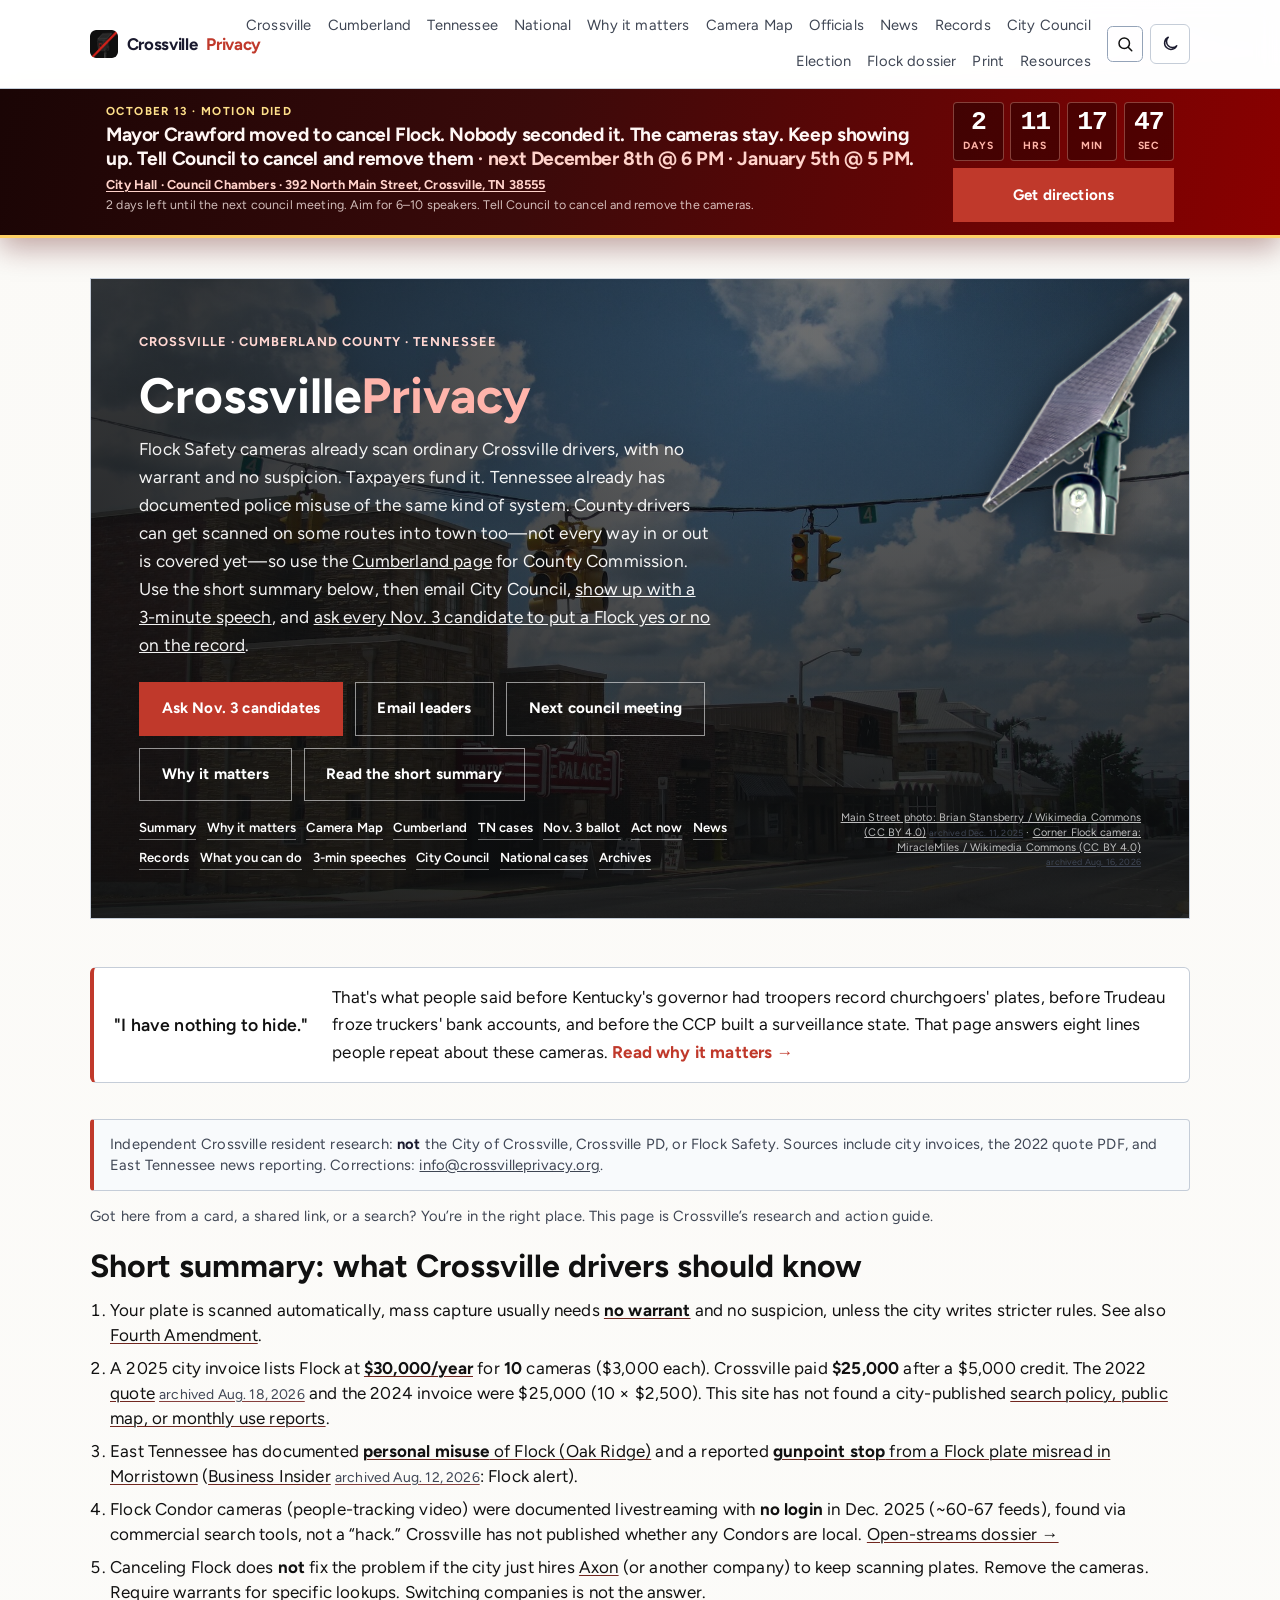
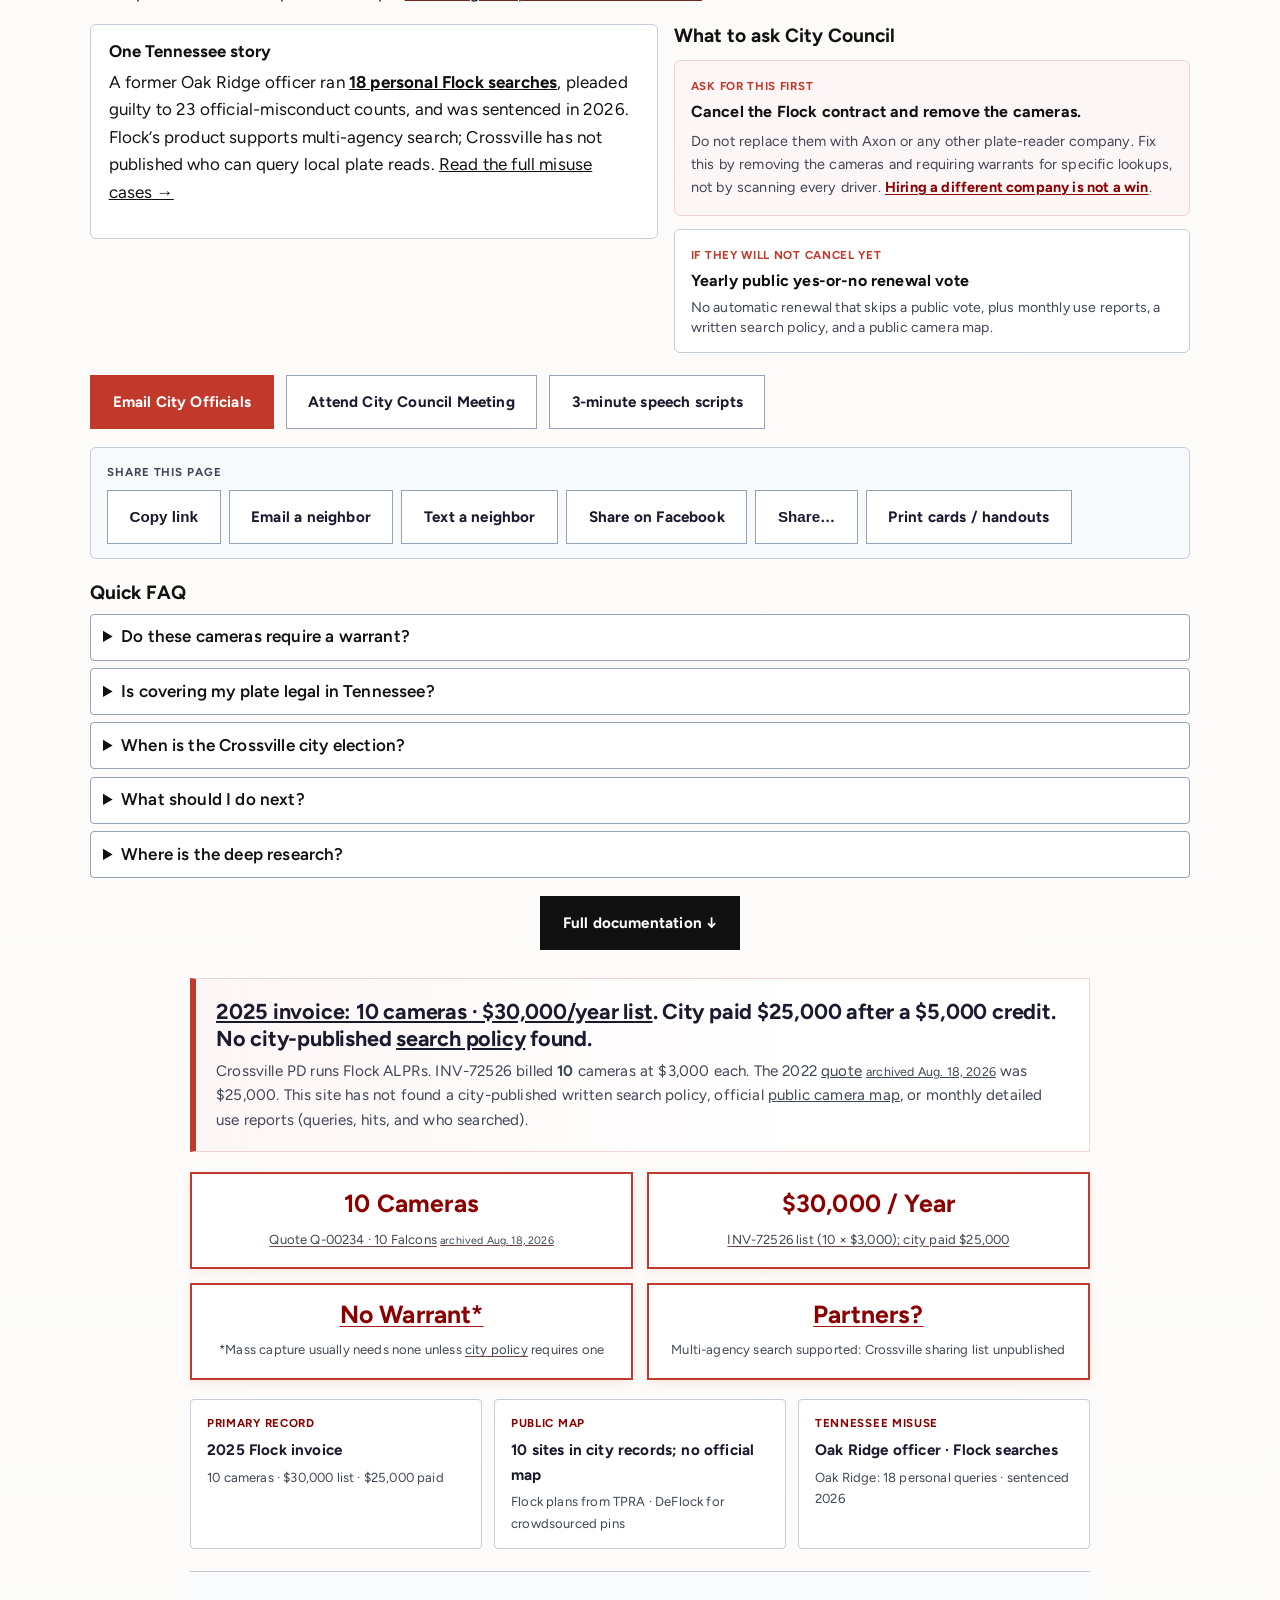
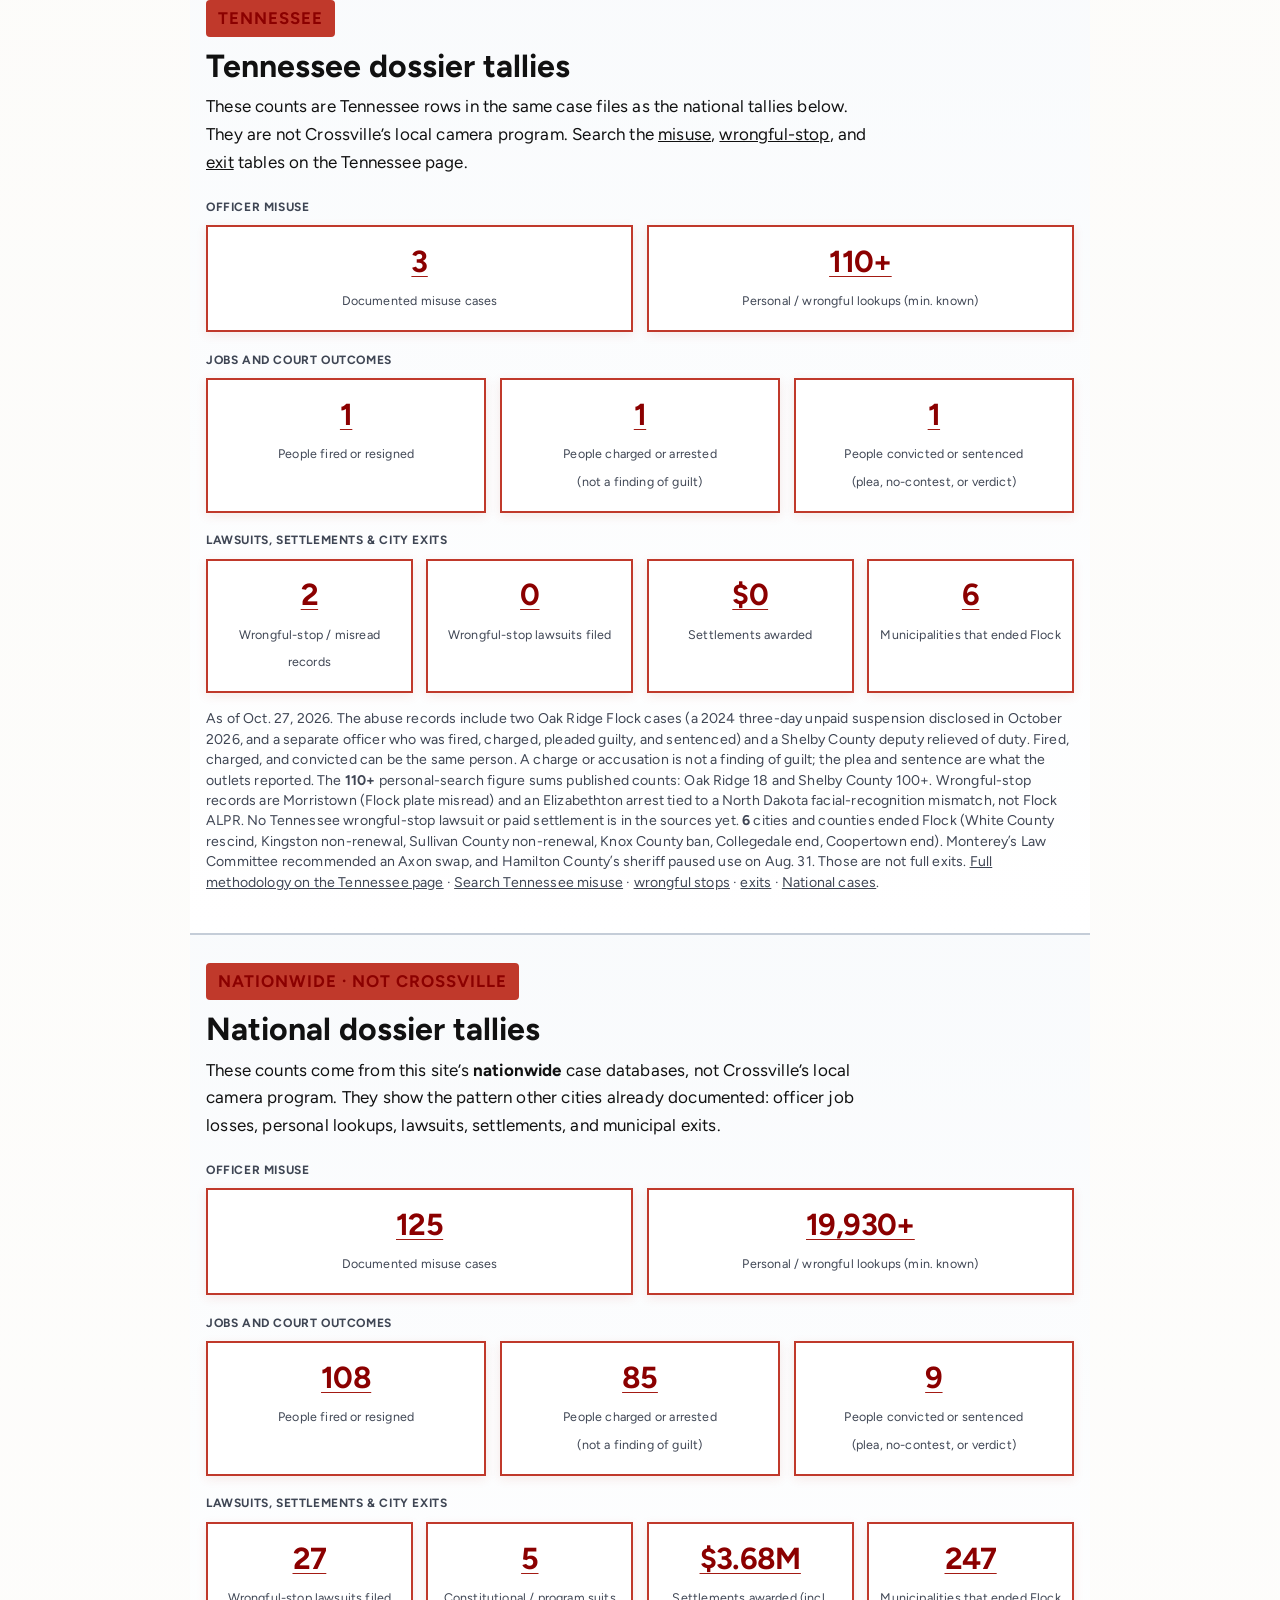
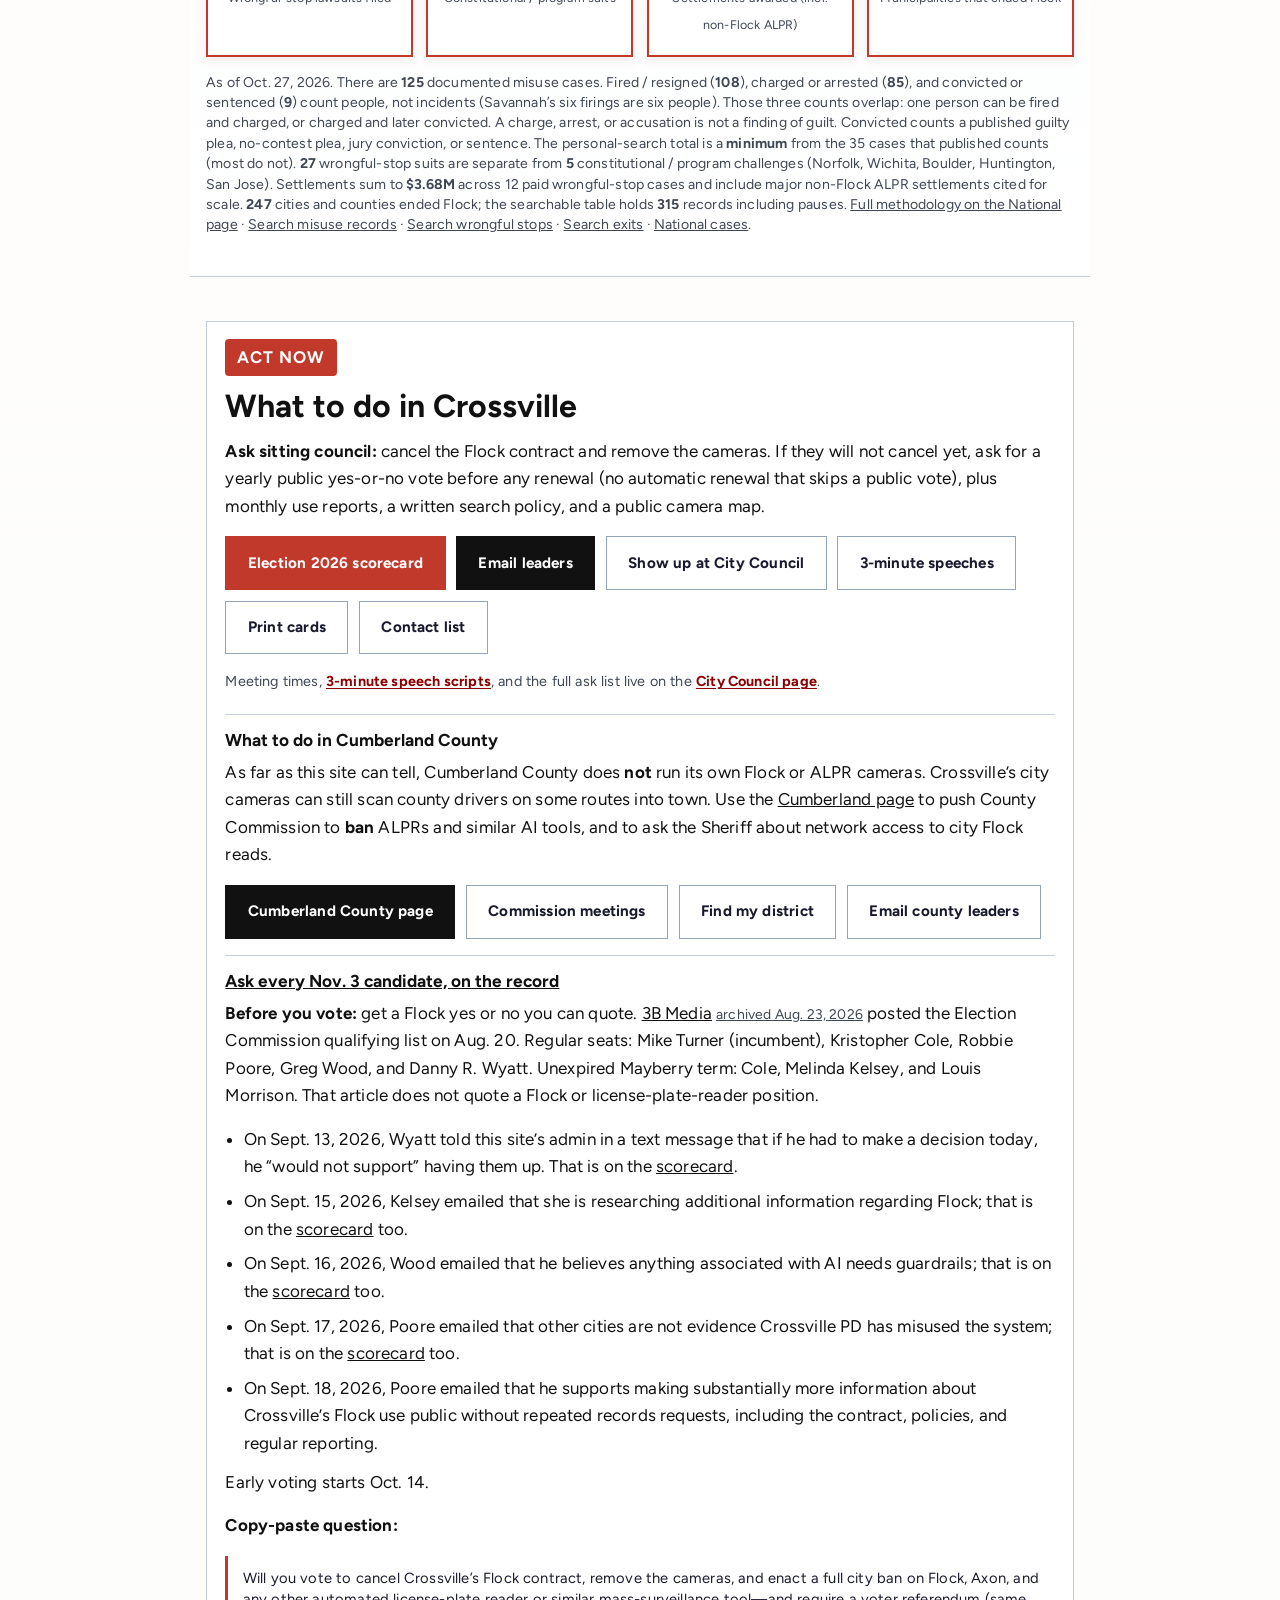
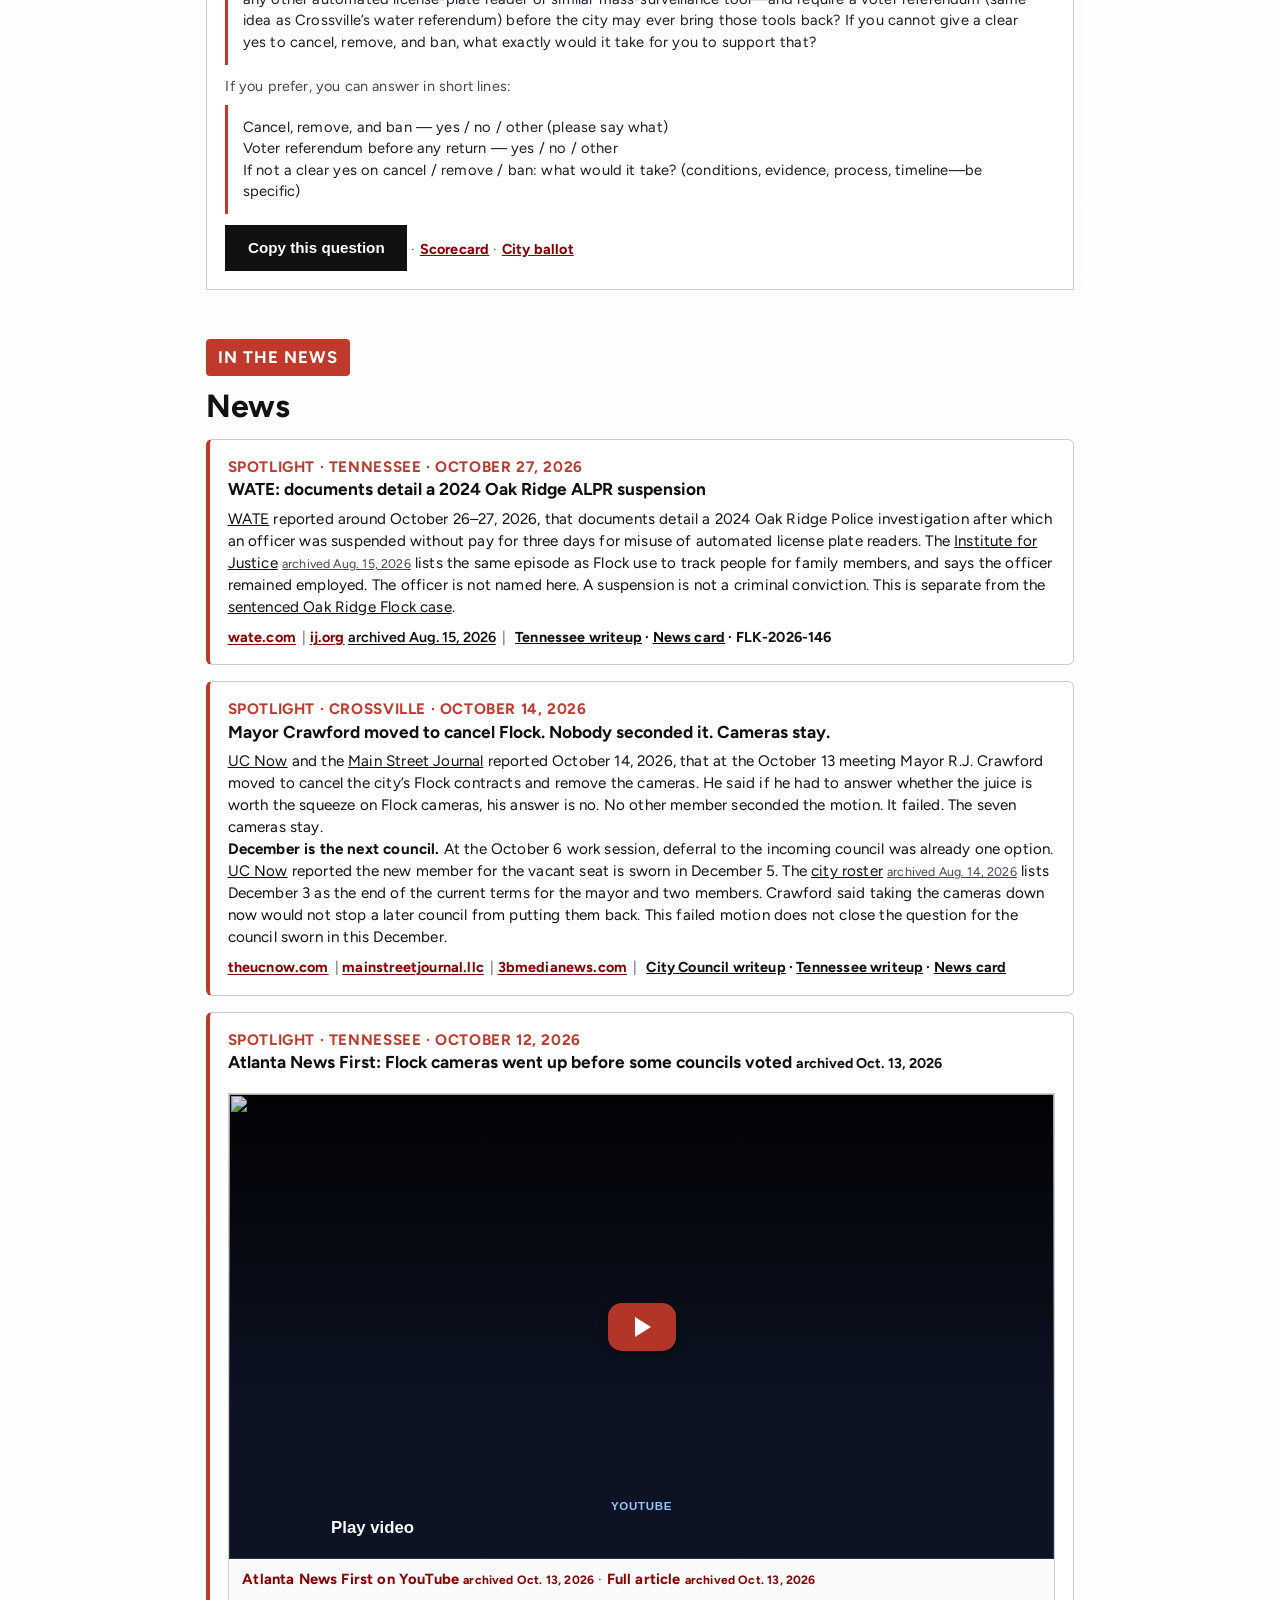
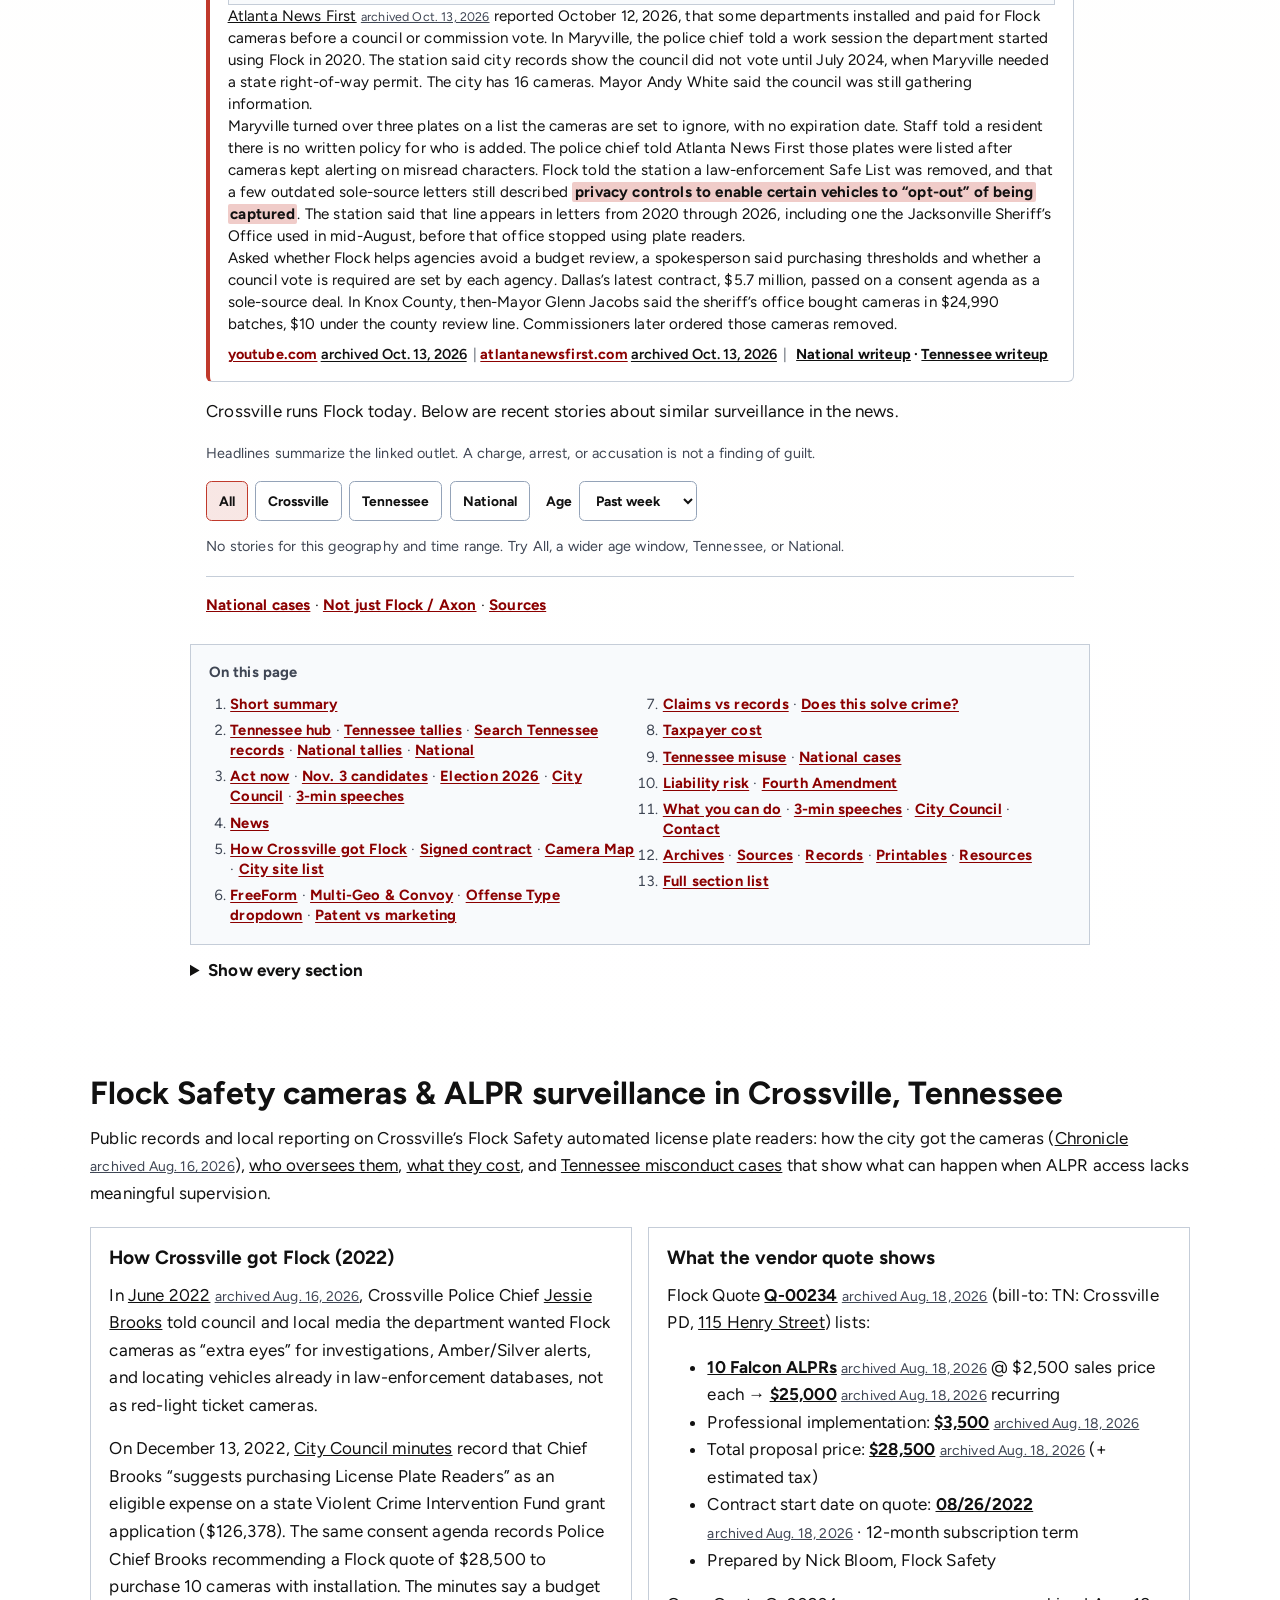
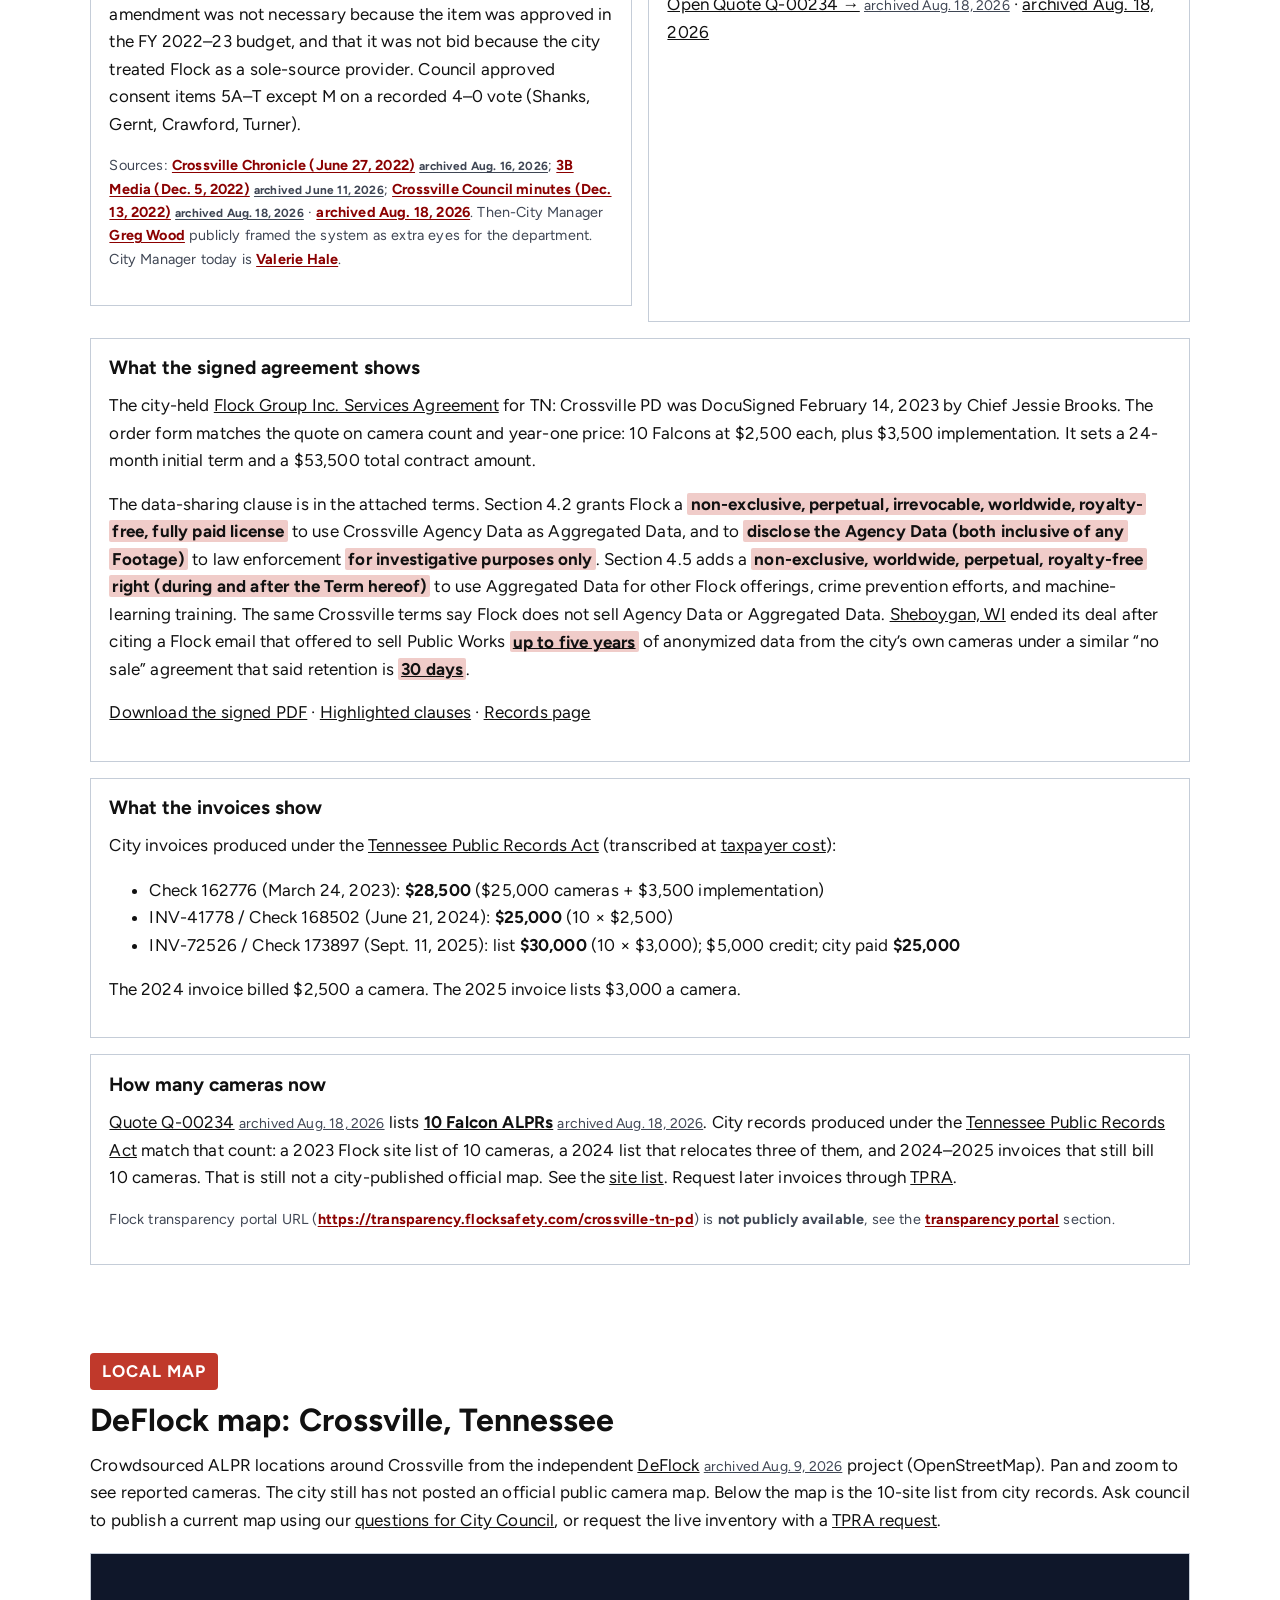
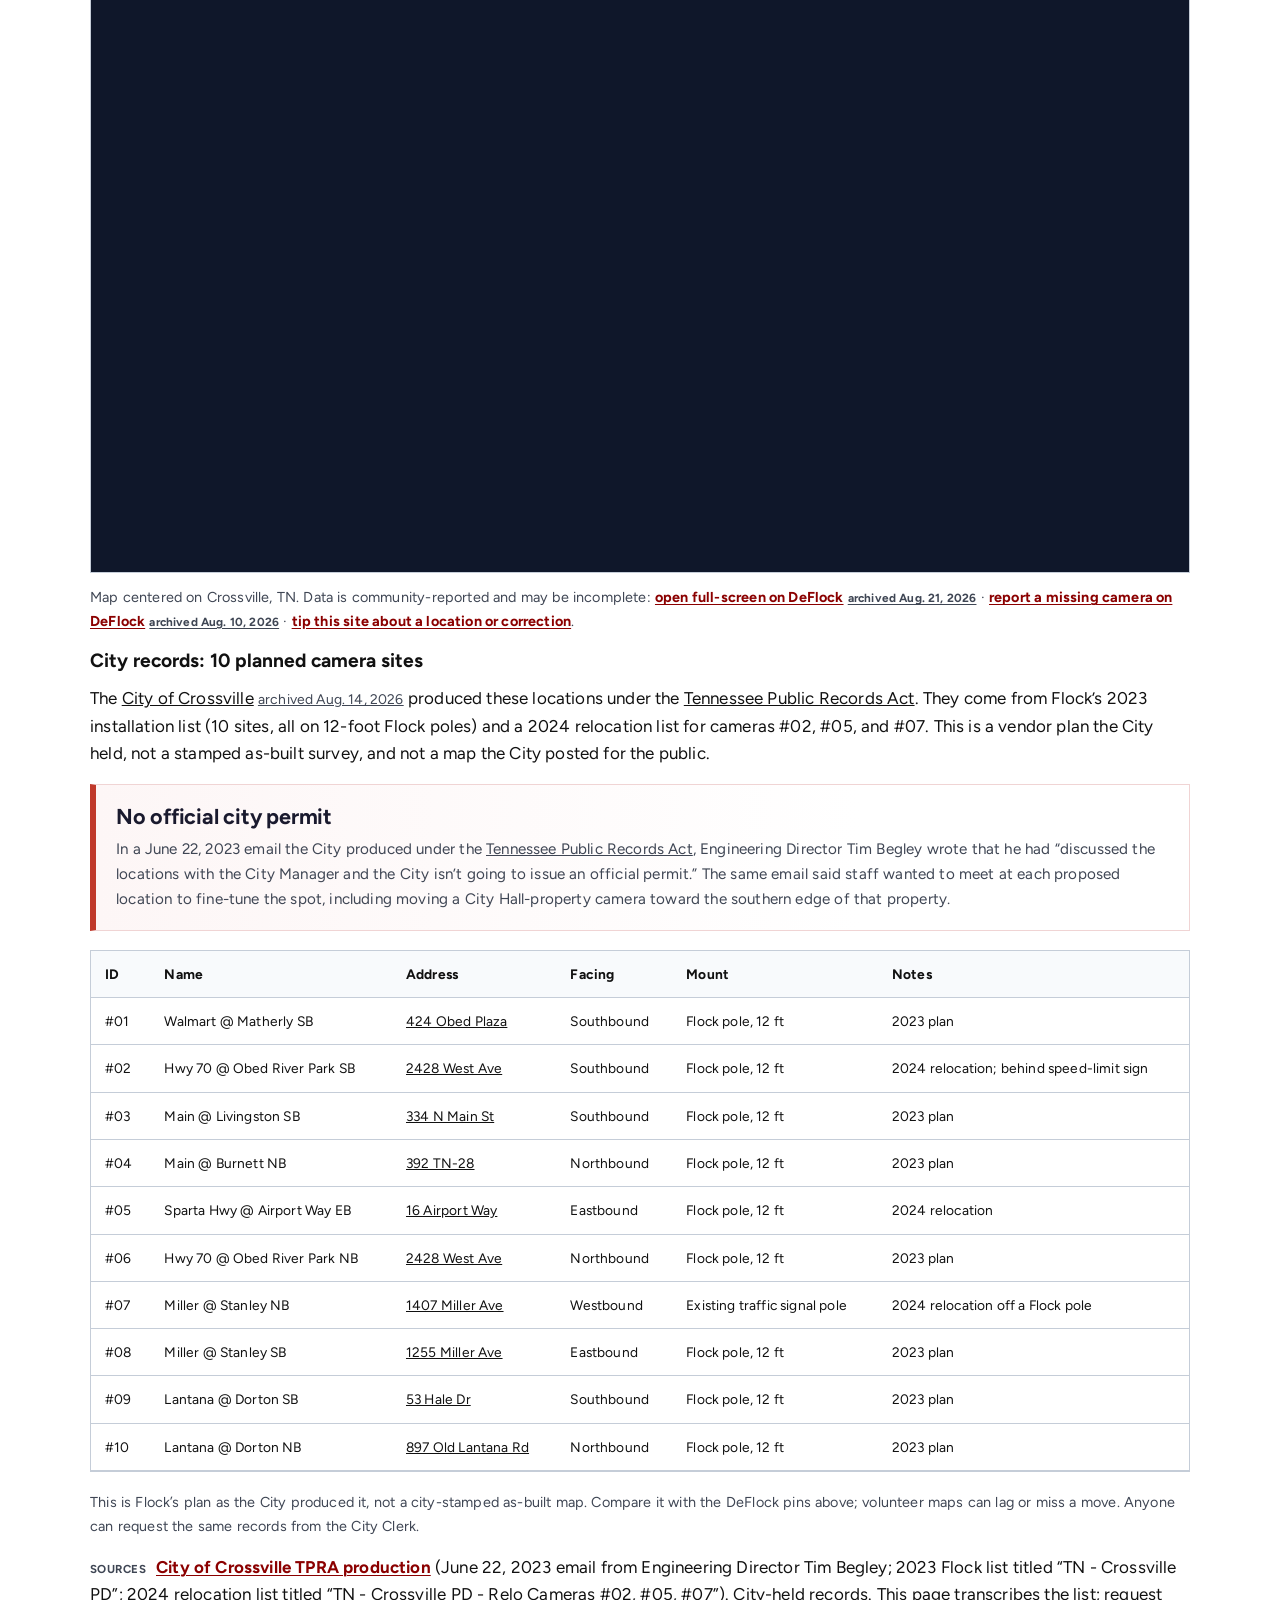
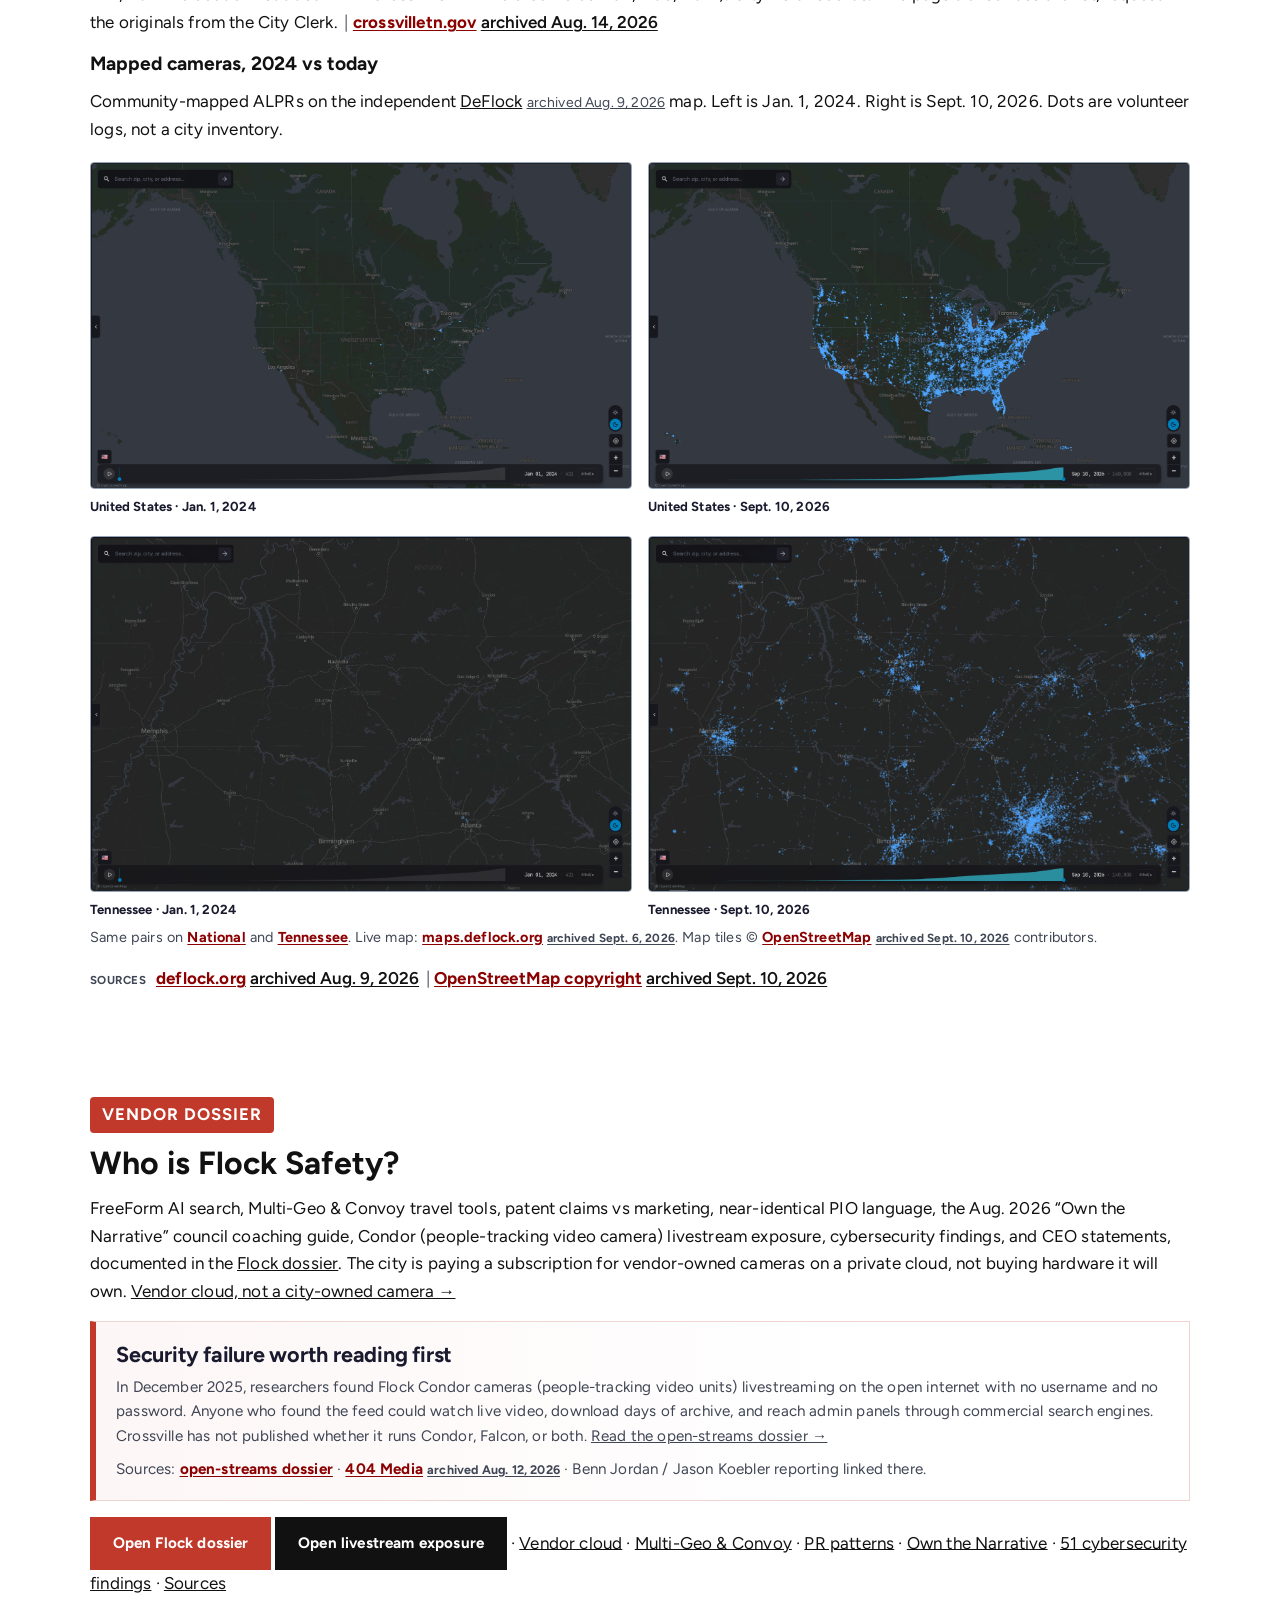
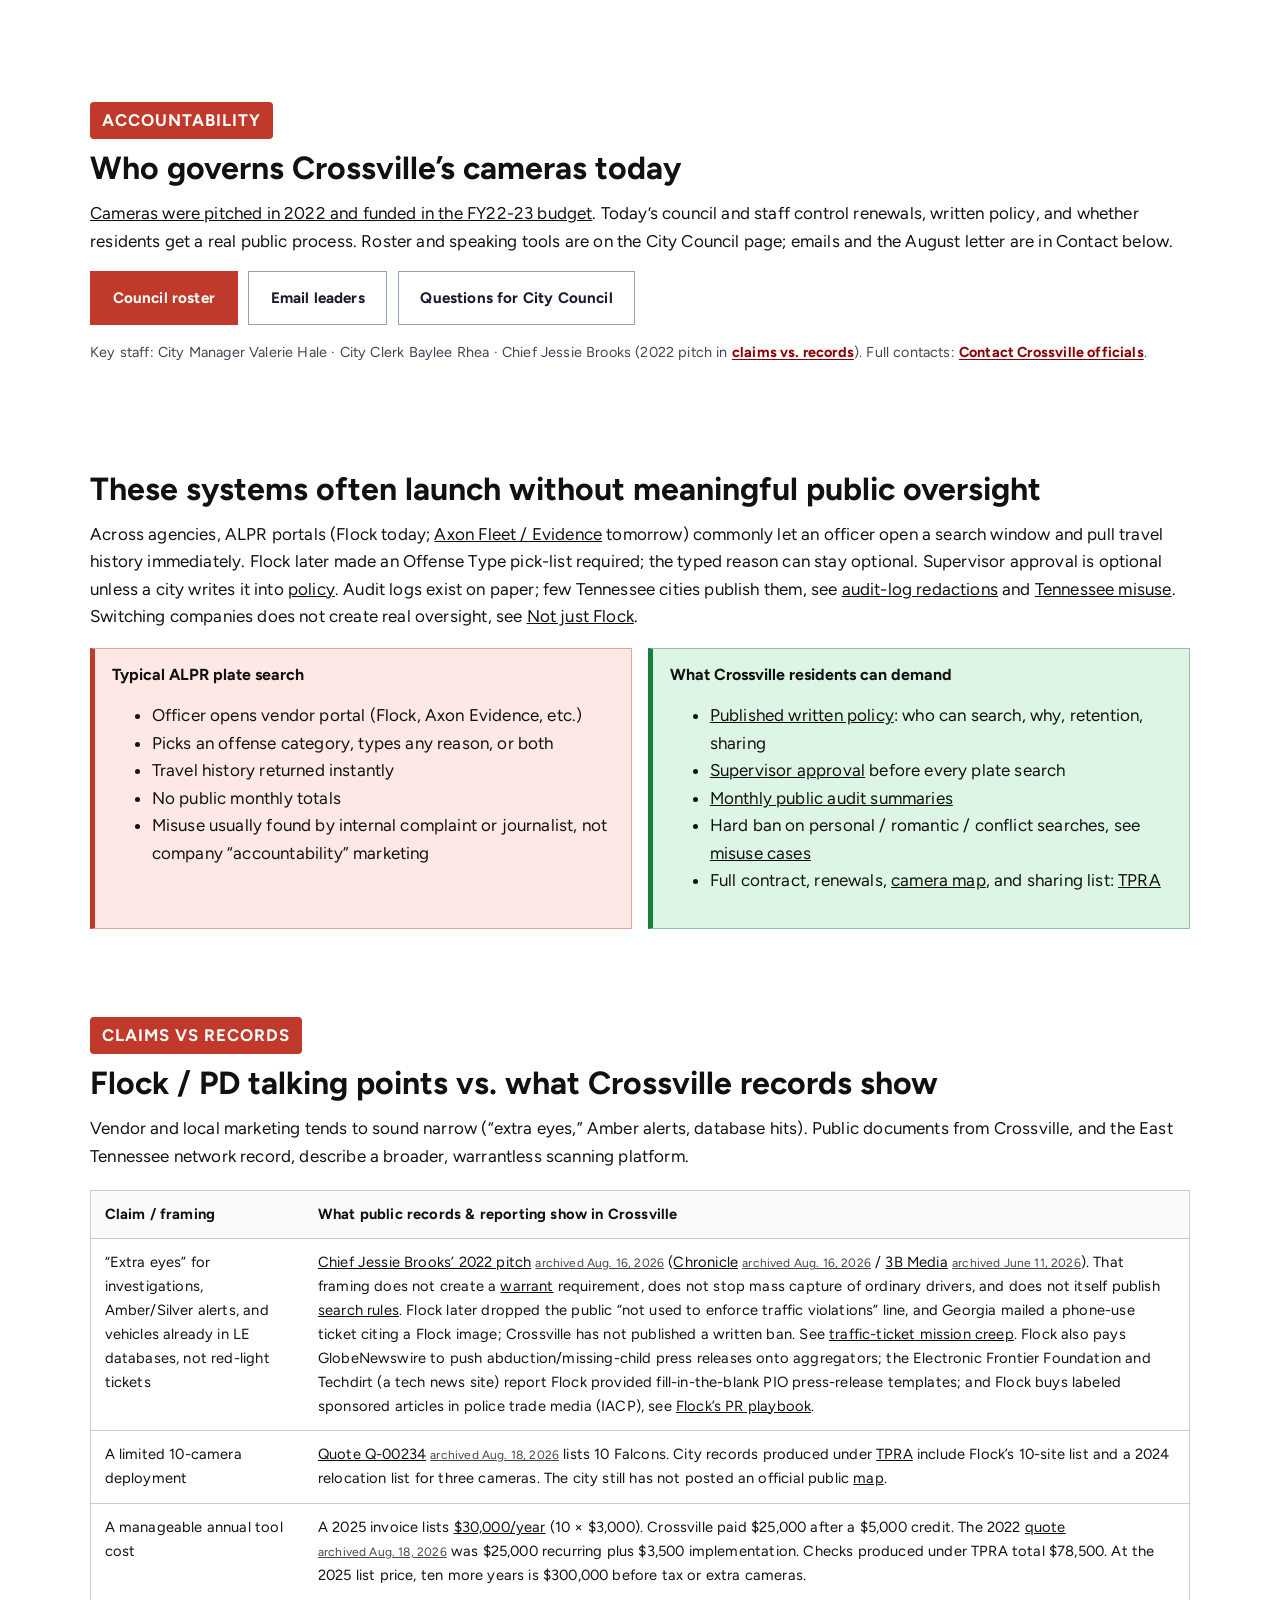
==== commit e331500f: "Log Oak Ridge ALPR suspension, late-October exits, and refresh home spotlights. Catalog the WATE/IJ " ====
--- a/index.html
+++ b/index.html
@@ -456,7 +456,7 @@
             <span class="dossier-tally-row-label">Officer misuse</span>
             <div class="stats dossier-tally row-misuse" role="group" aria-label="Tennessee officer misuse tallies">
               <div class="stat">
-                <span class="num"><a href="tennessee.html#misuse-lookup"><span data-tally="tn_misuse_count">2</span></a></span>
+                <span class="num"><a href="tennessee.html#misuse-lookup"><span data-tally="tn_misuse_count">3</span></a></span>
                 <span class="cap">Documented misuse cases</span>
               </div>
               <div class="stat">
@@ -504,7 +504,7 @@
             </div>
           </div>
         </div>
-        <p class="dossier-tally-note">As of <time datetime="2026-10-23" data-tally-datetime="as_of_short">Oct. 23, 2026</time>. The abuse records include Oak Ridge (Flock) and a Shelby County deputy relieved of duty. Cited Oak Ridge reporting says an officer was fired, charged, pleaded guilty, and sentenced. Fired, charged, and convicted can be the same person. A charge or accusation is not a finding of guilt; the plea and sentence are what the outlets reported. The <strong><span data-tally="tn_lookup_floor_display">110+</span></strong> personal-search figure sums published counts: Oak Ridge 18 and Shelby County 100+. Wrongful-stop records are Morristown (Flock plate misread) and an Elizabethton arrest tied to a North Dakota facial-recognition mismatch, not Flock ALPR. No Tennessee wrongful-stop lawsuit or paid settlement is in the sources yet. <strong><span data-tally="tn_clear_exits">6</span></strong> cities and counties ended Flock (White County rescind, Kingston non-renewal, Sullivan County non-renewal, Knox County ban, Collegedale end, Coopertown end). Monterey’s Law Committee recommended an Axon swap, and Hamilton County’s sheriff paused use on Aug. 31. Those are not full exits.
+        <p class="dossier-tally-note">As of <time datetime="2026-10-27" data-tally-datetime="as_of_short">Oct. 27, 2026</time>. The abuse records include two Oak Ridge Flock cases (a 2024 three-day unpaid suspension disclosed in October 2026, and a separate officer who was fired, charged, pleaded guilty, and sentenced) and a Shelby County deputy relieved of duty. Fired, charged, and convicted can be the same person. A charge or accusation is not a finding of guilt; the plea and sentence are what the outlets reported. The <strong><span data-tally="tn_lookup_floor_display">110+</span></strong> personal-search figure sums published counts: Oak Ridge 18 and Shelby County 100+. Wrongful-stop records are Morristown (Flock plate misread) and an Elizabethton arrest tied to a North Dakota facial-recognition mismatch, not Flock ALPR. No Tennessee wrongful-stop lawsuit or paid settlement is in the sources yet. <strong><span data-tally="tn_clear_exits">6</span></strong> cities and counties ended Flock (White County rescind, Kingston non-renewal, Sullivan County non-renewal, Knox County ban, Collegedale end, Coopertown end). Monterey’s Law Committee recommended an Axon swap, and Hamilton County’s sheriff paused use on Aug. 31. Those are not full exits.
           <a href="tennessee.html#tn-tally">Full methodology on the Tennessee page</a>
           · <a href="tennessee.html#misuse-lookup">Search Tennessee misuse</a>
           · <a href="tennessee.html#wrongful-lookup">wrongful stops</a>
@@ -523,7 +523,7 @@
             <span class="dossier-tally-row-label">Officer misuse</span>
             <div class="stats dossier-tally row-misuse" role="group" aria-label="Officer misuse tallies">
               <div class="stat">
-                <span class="num"><a href="national.html#misuse-lookup"><span data-tally="misuse_count">124</span></a></span>
+                <span class="num"><a href="national.html#misuse-lookup"><span data-tally="misuse_count">125</span></a></span>
                 <span class="cap">Documented misuse cases</span>
               </div>
               <div class="stat">
@@ -565,13 +565,13 @@
                 <span class="cap">Settlements awarded (incl. non-Flock ALPR)</span>
               </div>
               <div class="stat">
-                <span class="num"><a href="national.html#cancel-lookup"><span data-tally="clear_exits">243</span></a></span>
+                <span class="num"><a href="national.html#cancel-lookup"><span data-tally="clear_exits">247</span></a></span>
                 <span class="cap">Municipalities that ended Flock</span>
               </div>
             </div>
           </div>
         </div>
-        <p class="dossier-tally-note">As of <time datetime="2026-10-23" data-tally-datetime="as_of_short">Oct. 23, 2026</time>. There are <strong><span data-tally="misuse_count">124</span></strong> documented misuse cases. Fired / resigned (<strong><span data-tally="fired_count">108</span></strong>), charged or arrested (<strong><span data-tally="charged_count">85</span></strong>), and convicted or sentenced (<strong><span data-tally="convicted_count">9</span></strong>) count people, not incidents (Savannah’s six firings are six people). Those three counts overlap: one person can be fired and charged, or charged and later convicted. A charge, arrest, or accusation is not a finding of guilt. Convicted counts a published guilty plea, no-contest plea, jury conviction, or sentence. The personal-search total is a <strong>minimum</strong> from the <span data-tally="lookup_rows">35</span> cases that published counts (most do not). <strong><span data-tally="lawsuit_count">27</span></strong> wrongful-stop suits are separate from <strong><span data-tally="constitutional_count">5</span></strong> constitutional / program challenges (Norfolk, Wichita, Boulder, Huntington, San Jose). Settlements sum to <strong><span data-tally="settlement_display">$3.68M</span></strong> across 12 paid wrongful-stop cases and include major non-Flock ALPR settlements cited for scale. <strong><span data-tally="clear_exits">243</span></strong> cities and counties ended Flock; the searchable table holds <strong><span data-tally="cancel_count">312</span></strong> records including pauses.
+        <p class="dossier-tally-note">As of <time datetime="2026-10-27" data-tally-datetime="as_of_short">Oct. 27, 2026</time>. There are <strong><span data-tally="misuse_count">125</span></strong> documented misuse cases. Fired / resigned (<strong><span data-tally="fired_count">108</span></strong>), charged or arrested (<strong><span data-tally="charged_count">85</span></strong>), and convicted or sentenced (<strong><span data-tally="convicted_count">9</span></strong>) count people, not incidents (Savannah’s six firings are six people). Those three counts overlap: one person can be fired and charged, or charged and later convicted. A charge, arrest, or accusation is not a finding of guilt. Convicted counts a published guilty plea, no-contest plea, jury conviction, or sentence. The personal-search total is a <strong>minimum</strong> from the <span data-tally="lookup_rows">35</span> cases that published counts (most do not). <strong><span data-tally="lawsuit_count">27</span></strong> wrongful-stop suits are separate from <strong><span data-tally="constitutional_count">5</span></strong> constitutional / program challenges (Norfolk, Wichita, Boulder, Huntington, San Jose). Settlements sum to <strong><span data-tally="settlement_display">$3.68M</span></strong> across 12 paid wrongful-stop cases and include major non-Flock ALPR settlements cited for scale. <strong><span data-tally="clear_exits">247</span></strong> cities and counties ended Flock; the searchable table holds <strong><span data-tally="cancel_count">315</span></strong> records including pauses.
           <a href="national.html#dossier-tally">Full methodology on the National page</a>
           · <a href="national.html#misuse-lookup">Search misuse records</a>
           · <a href="national.html#wrongful-lookup">Search wrongful stops</a>
@@ -642,6 +642,16 @@
       <div class="wrap">
         <span class="section-label">In the news</span>
         <h2 id="recent-news">News</h2>
+        <article class="news-spotlight" id="oak-ridge-alpr-spotlight" aria-labelledby="oak-ridge-alpr-spotlight-heading">
+          <p class="news-spotlight-kicker">Spotlight · Tennessee · October 27, 2026</p>
+          <h3 id="oak-ridge-alpr-spotlight-heading"><a href="https://www.wate.com/news/top-stories/oak-ridge-officer-alpr-misuse/" target="_blank" rel="noopener">WATE: documents detail a 2024 Oak Ridge ALPR suspension</a></h3>
+          <p><a href="https://www.wate.com/news/top-stories/oak-ridge-officer-alpr-misuse/" target="_blank" rel="noopener">WATE</a> reported around October 26–27, 2026, that documents detail a 2024 Oak Ridge Police investigation after which an officer was suspended without pay for three days for misuse of automated license plate readers. The <a href="https://ij.org/the-ij-database-of-alpr-abuse/" target="_blank" rel="noopener">Institute for Justice</a> <a class="source-archive" href="https://web.archive.org/web/20260815024616/https://ij.org/the-ij-database-of-alpr-abuse/" target="_blank" rel="noopener" title="Wayback Machine snapshot"><time datetime="2026-08-15T02:46:16Z">archived Aug. 15, 2026</time></a> lists the same episode as Flock use to track people for family members, and says the officer remained employed. The officer is not named here. A suspension is not a criminal conviction. This is separate from the <a href="tennessee.html#oak-ridge-misuse">sentenced Oak Ridge Flock case</a>.</p>
+          <p class="news-spotlight-more">
+            <span class="source-cite-item"><a href="https://www.wate.com/news/top-stories/oak-ridge-officer-alpr-misuse/" target="_blank" rel="noopener">wate.com</a></span>
+            <span class="source-cite-item"><a href="https://ij.org/the-ij-database-of-alpr-abuse/" target="_blank" rel="noopener">ij.org</a> <a class="source-archive" href="https://web.archive.org/web/20260815024616/https://ij.org/the-ij-database-of-alpr-abuse/" target="_blank" rel="noopener" title="Wayback Machine snapshot"><time datetime="2026-08-15T02:46:16Z">archived Aug. 15, 2026</time></a></span>
+            <span class="source-cite-extra"><a href="tennessee.html#oak-ridge-alpr-suspension">Tennessee writeup</a> · <a href="#oak-ridge-alpr-suspension-card">News card</a> · FLK-2026-146</span>
+          </p>
+        </article>
         <article class="news-spotlight" id="oct13-flock-spotlight" aria-labelledby="oct13-flock-spotlight-heading">
           <p class="news-spotlight-kicker">Spotlight · Crossville · October 14, 2026</p>
           <h3 id="oct13-flock-spotlight-heading"><a href="https://theucnow.com/2026/10/14/crossville-keeps-flock-cameras-despite-removal-attempt/" target="_blank" rel="noopener">Mayor Crawford moved to cancel Flock. Nobody seconded it. Cameras stay.</a></h3>
@@ -688,42 +698,6 @@
             <span class="source-cite-extra"><a href="national.html#anf-council-approval">National writeup</a> · <a href="tennessee.html#maryville-flock-approval">Tennessee writeup</a></span>
           </p>
         </article>
-        <article class="news-spotlight" id="wyden-hidta-spotlight" aria-labelledby="wyden-hidta-spotlight-heading">
-          <p class="news-spotlight-kicker">Spotlight · National · October 9, 2026</p>
-          <h3 id="wyden-hidta-spotlight-heading"><a href="https://www.404media.co/following-404-media-investigation-senator-demands-info-about-white-houses-license-plate-surveillance-program/" target="_blank" rel="noopener">Sen. Ron Wyden asks the White House drug office to release a privacy review of its license-plate program</a> <a class="source-archive" href="https://web.archive.org/web/20261010111303/https://www.404media.co/following-404-media-investigation-senator-demands-info-about-white-houses-license-plate-surveillance-program/" target="_blank" rel="noopener" title="Wayback Machine snapshot"><time datetime="2026-10-10T11:13:03Z">archived Oct. 10, 2026</time></a></h3>
-          <p><a href="https://www.404media.co/following-404-media-investigation-senator-demands-info-about-white-houses-license-plate-surveillance-program/" target="_blank" rel="noopener">404 Media</a> <a class="source-archive" href="https://web.archive.org/web/20261010111303/https://www.404media.co/following-404-media-investigation-senator-demands-info-about-white-houses-license-plate-surveillance-program/" target="_blank" rel="noopener" title="Wayback Machine snapshot"><time datetime="2026-10-10T11:13:03Z">archived Oct. 10, 2026</time></a> reported October 9, 2026, that Sen. Ron Wyden wrote the Office of National Drug Control Policy asking it to publish a 2024 MITRE privacy review of High Intensity Drug Trafficking Area surveillance programs, including an automated license-plate reader database that pulls in data from vendors such as Flock, Axon, and Motorola. The letter also asks for a separate analysis of ALPR systems and practices. ONDCP has not made that MITRE review public. This is a letter, not a statute. 404 Media’s earlier reporting on the HIDTA plate program is <a href="https://www.404media.co/how-cities-are-forced-to-funnel-license-plate-data-to-a-massive-federal-surveillance-program-hidta/" target="_blank" rel="noopener">here</a> <a class="source-archive" href="https://web.archive.org/web/20261006193451/https://www.404media.co/how-cities-are-forced-to-funnel-license-plate-data-to-a-massive-federal-surveillance-program-hidta/" target="_blank" rel="noopener" title="Wayback Machine snapshot"><time datetime="2026-10-06T19:34:51Z">archived Oct. 6, 2026</time></a>.</p>
-          <p class="news-spotlight-more">
-            <span class="source-cite-item"><a href="https://www.404media.co/following-404-media-investigation-senator-demands-info-about-white-houses-license-plate-surveillance-program/" target="_blank" rel="noopener">404media.co</a> <a class="source-archive" href="https://web.archive.org/web/20261010111303/https://www.404media.co/following-404-media-investigation-senator-demands-info-about-white-houses-license-plate-surveillance-program/" target="_blank" rel="noopener" title="Wayback Machine snapshot"><time datetime="2026-10-10T11:13:03Z">archived Oct. 10, 2026</time></a></span>
-            <span class="source-cite-item"><a href="https://www.wyden.senate.gov/imo/media/doc/10082026wydenlettertoondcprequestingreleaseofhidtaprivacyreview.pdf" target="_blank" rel="noopener">Wyden letter (PDF)</a> <a class="source-archive" href="https://web.archive.org/web/20261010115332/https://www.wyden.senate.gov/imo/media/doc/10082026wydenlettertoondcprequestingreleaseofhidtaprivacyreview.pdf" target="_blank" rel="noopener" title="Wayback Machine snapshot"><time datetime="2026-10-10T11:53:32Z">archived Oct. 10, 2026</time></a></span>
-            <span class="source-cite-item"><a href="https://www.404media.co/how-cities-are-forced-to-funnel-license-plate-data-to-a-massive-federal-surveillance-program-hidta/" target="_blank" rel="noopener">404 Media HIDTA investigation</a> <a class="source-archive" href="https://web.archive.org/web/20261006193451/https://www.404media.co/how-cities-are-forced-to-funnel-license-plate-data-to-a-massive-federal-surveillance-program-hidta/" target="_blank" rel="noopener" title="Wayback Machine snapshot"><time datetime="2026-10-06T19:34:51Z">archived Oct. 6, 2026</time></a></span>
-            <span class="source-cite-extra"><a href="national.html#wyden-hidta-letter">National writeup</a></span>
-          </p>
-        </article>
-        <article class="news-spotlight" id="kyle-alpr-spotlight" aria-labelledby="kyle-alpr-spotlight-heading">
-          <p class="news-spotlight-kicker">Spotlight · National · October 1, 2026</p>
-          <h3 id="kyle-alpr-spotlight-heading"><a href="https://storage.courtlistener.com/recap/gov.uscourts.oknd.76981/gov.uscourts.oknd.76981.62.0.pdf" target="_blank" rel="noopener">Federal judge suppresses a month of nationwide plate-reader records as a warrantless search</a> <a class="source-archive" href="https://web.archive.org/web/20261002203714/https://storage.courtlistener.com/recap/gov.uscourts.oknd.76981/gov.uscourts.oknd.76981.62.0.pdf" target="_blank" rel="noopener" title="Wayback Machine snapshot"><time datetime="2026-10-02T20:37:14Z">archived Oct. 2, 2026</time></a></h3>
-          <p>U.S. District Judge Sara E. Hill <a href="https://storage.courtlistener.com/recap/gov.uscourts.oknd.76981/gov.uscourts.oknd.76981.62.0.pdf" target="_blank" rel="noopener">granted a motion to suppress</a> <a class="source-archive" href="https://web.archive.org/web/20261002203714/https://storage.courtlistener.com/recap/gov.uscourts.oknd.76981/gov.uscourts.oknd.76981.62.0.pdf" target="_blank" rel="noopener" title="Wayback Machine snapshot"><time datetime="2026-10-02T20:37:14Z">archived Oct. 2, 2026</time></a> on October 1, 2026, in United States v. Kyle, No. 4:26-cr-00189-SEH, in the Northern District of Oklahoma. The order does not dismiss the case. A Tulsa County deputy queried Flock and a second license-plate system after seeing a California plate, before the stop. Hill wrote:</p>
-          <blockquote style="margin:0.85rem 0;padding:0.75rem 1rem;border-left:3px solid var(--accent);">
-            <p style="margin:0;">“[The deputy’s] search in just the ALPR system provided him with more than 50 individual records of [the defendant’s] whereabouts across the country for an entire month. The Court finds that because the ALPR systems [the deputy] used to search [the defendant’s] historical location information intruded on her reasonable expectation of privacy in the whole of her physical movements, it was a search under the Fourth Amendment. Based on the information in the record, the only reason [the deputy] conducted that search was because he saw her license plate was from California. That search was not supported by probable cause, and it was done without a warrant in violation of [the defendant’s] Fourth Amendment rights. That search also has a nexus to the remainder of the traffic stop because [the deputy] began following [the defendant’s] car while he conducted the ALPR search, which led to the rest of the evidence obtained during the traffic stop. Because the government does not identify any adequate exception to the exclusionary rule, all evidence obtained after [the deputy] initiated the ALPR search must be suppressed as fruit of the poisonous tree.”</p>
-            <p class="note" style="margin:0.5rem 0 0;">Judge Sara E. Hill, Oct. 1, 2026. Brackets stand in for names in the order.</p>
-          </blockquote>
-          <p class="news-spotlight-more">
-            <span class="source-cite-item"><a href="https://storage.courtlistener.com/recap/gov.uscourts.oknd.76981/gov.uscourts.oknd.76981.62.0.pdf" target="_blank" rel="noopener">storage.courtlistener.com</a> <a class="source-archive" href="https://web.archive.org/web/20261002203714/https://storage.courtlistener.com/recap/gov.uscourts.oknd.76981/gov.uscourts.oknd.76981.62.0.pdf" target="_blank" rel="noopener" title="Wayback Machine snapshot"><time datetime="2026-10-02T20:37:14Z">archived Oct. 2, 2026</time></a></span>
-            <span class="source-cite-extra"><a href="national.html#kyle-alpr-suppress">National writeup</a></span>
-          </p>
-        </article>
-        <article class="news-spotlight" id="sheboygan-cancel-spotlight" aria-labelledby="sheboygan-cancel-spotlight-heading">
-          <p class="news-spotlight-kicker">Spotlight · National · September 8, 2026</p>
-          <h3 id="sheboygan-cancel-spotlight-heading"><a href="https://www.tmj4.com/news/local-news/in-your-community/sheboygan-county/sheboygan-common-council-unanimously-votes-to-end-flock-camera-contract" target="_blank" rel="noopener">Sheboygan, WI, council votes unanimously to end Flock; bags stay until hardware comes down</a> <a class="source-archive" href="https://web.archive.org/web/20260909105228/https://www.tmj4.com/news/local-news/in-your-community/sheboygan-county/sheboygan-common-council-unanimously-votes-to-end-flock-camera-contract" target="_blank" rel="noopener" title="Wayback Machine snapshot"><time datetime="2026-09-09T10:52:28Z">archived Sept. 9, 2026</time></a></h3>
-          <p><a href="https://www.tmj4.com/news/local-news/in-your-community/sheboygan-county/sheboygan-common-council-unanimously-votes-to-end-flock-camera-contract" target="_blank" rel="noopener">TMJ4</a> <a class="source-archive" href="https://web.archive.org/web/20260909105228/https://www.tmj4.com/news/local-news/in-your-community/sheboygan-county/sheboygan-common-council-unanimously-votes-to-end-flock-camera-contract" target="_blank" rel="noopener" title="Wayback Machine snapshot"><time datetime="2026-09-09T10:52:28Z">archived Sept. 9, 2026</time></a> reported that Sheboygan, WI, Common Council voted unanimously September 8, 2026, not to renew its Flock contract. Fifteen cameras stay covered until Flock removes the hardware. <a href="https://whbl.com/2026/09/09/sheboygan-common-council-votes-to-terminate-flock-safety-contract/" target="_blank" rel="noopener">WHBL</a> <a class="source-archive" href="https://web.archive.org/web/20260909110238/https://whbl.com/2026/09/09/sheboygan-common-council-votes-to-terminate-flock-safety-contract/" target="_blank" rel="noopener" title="Wayback Machine snapshot"><time datetime="2026-09-09T11:02:38Z">archived Sept. 9, 2026</time></a> reported the next day that the vote ends the contract effective December 31, 2026. <a href="https://whbl.com/2026/09/08/sale-of-private-data-behind-citys-bid-to-drop-flock/" target="_blank" rel="noopener">WHBL</a> <a class="source-archive" href="https://web.archive.org/web/20260908112514/https://whbl.com/2026/09/08/sale-of-private-data-behind-citys-bid-to-drop-flock/" target="_blank" rel="noopener" title="Wayback Machine snapshot"><time datetime="2026-09-08T11:25:14Z">archived Sept. 8, 2026</time></a> reported the resolution cites a Flock account-executive email offering to sell anonymized traffic volume, vehicle-type, and speed data from the city’s cameras <strong>to the Sheboygan Department of Public Works</strong> — <mark class="contract-clause"><u>up to five years</u></mark> — while the Master Services Agreement said Flock does not own the collected data and was only supposed to keep it <mark class="contract-clause"><u>30 days</u></mark>. The city’s resolution dates that email March 24, 2026, and states that the agreement also says Flock shall not sell Customer Data or Anonymized Data. Police said they did not consent and that the offer breached those terms.</p>
-          <p class="news-spotlight-more">
-            <span class="source-cite-item"><a href="https://www.tmj4.com/news/local-news/in-your-community/sheboygan-county/sheboygan-common-council-unanimously-votes-to-end-flock-camera-contract" target="_blank" rel="noopener">tmj4.com</a> <a class="source-archive" href="https://web.archive.org/web/20260909105228/https://www.tmj4.com/news/local-news/in-your-community/sheboygan-county/sheboygan-common-council-unanimously-votes-to-end-flock-camera-contract" target="_blank" rel="noopener" title="Wayback Machine snapshot"><time datetime="2026-09-09T10:52:28Z">archived Sept. 9, 2026</time></a></span>
-            <span class="source-cite-item"><a href="https://whbl.com/2026/09/08/sale-of-private-data-behind-citys-bid-to-drop-flock/" target="_blank" rel="noopener">whbl.com (Sept. 8)</a> <a class="source-archive" href="https://web.archive.org/web/20260908112514/https://whbl.com/2026/09/08/sale-of-private-data-behind-citys-bid-to-drop-flock/" target="_blank" rel="noopener" title="Wayback Machine snapshot"><time datetime="2026-09-08T11:25:14Z">archived Sept. 8, 2026</time></a></span>
-            <span class="source-cite-item"><a href="https://whbl.com/2026/09/09/sheboygan-common-council-votes-to-terminate-flock-safety-contract/" target="_blank" rel="noopener">whbl.com (Sept. 9)</a> <a class="source-archive" href="https://web.archive.org/web/20260909110238/https://whbl.com/2026/09/09/sheboygan-common-council-votes-to-terminate-flock-safety-contract/" target="_blank" rel="noopener" title="Wayback Machine snapshot"><time datetime="2026-09-09T11:02:38Z">archived Sept. 9, 2026</time></a></span>
-            <span class="source-cite-extra"><a href="national.html#sheboygan-cancel">National writeup</a> · <a href="flock.html#contract-data-sharing">Data-license clause</a></span>
-          </p>
-        </article>
-
         <p>Crossville runs Flock today. Below are recent stories about similar surveillance in the news.</p>
         <p class="note" role="note">Headlines summarize the linked outlet. A charge, arrest, or accusation is not a finding of guilt.</p>
         <div class="news-filters">
@@ -749,6 +723,33 @@
 
 
 
+          <li data-geo="tennessee" id="oak-ridge-alpr-suspension-card">
+            <time datetime="2026-10-27">October 27, 2026</time>
+            <div>
+              <a href="https://www.wate.com/news/top-stories/oak-ridge-officer-alpr-misuse/" target="_blank" rel="noopener">WATE: documents detail a 2024 Oak Ridge ALPR suspension</a>
+              <span class="note">Three days without pay. Separate from the sentenced Oak Ridge Flock case. FLK-2026-146.</span>
+              <p class="news-card-cites"><span class="news-cite-group"><span class="news-cite-label">Sources</span><span class="source-cite-item"><a href="https://www.wate.com/news/top-stories/oak-ridge-officer-alpr-misuse/" target="_blank" rel="noopener" class="news-cite-outlet">wate.com</a></span><span class="source-cite-item"><a href="https://ij.org/the-ij-database-of-alpr-abuse/" target="_blank" rel="noopener" class="news-cite-outlet">ij.org</a></span></span><span class="news-cite-group news-cite-writeups"><span class="news-cite-label">Writeup</span><a href="tennessee.html#oak-ridge-alpr-suspension" class="news-cite-writeup">Tennessee writeup</a></span></p>
+            </div>
+          </li>
+          <li data-geo="national" id="la-crosse-cancel-card">
+            <time datetime="2026-10-23">October 23, 2026</time>
+            <div>
+              <a href="https://www.weau.com/2026/10/23/la-crosse-police-department-ending-flock-safety-camera-contract/" target="_blank" rel="noopener">La Crosse, Wisconsin, police end their Flock contract</a>
+              <span class="note">Chief cited network accountability. CAN-2026-314.</span>
+              <p class="news-card-cites"><span class="news-cite-group"><span class="news-cite-label">Sources</span><span class="source-cite-item"><a href="https://www.weau.com/2026/10/23/la-crosse-police-department-ending-flock-safety-camera-contract/" target="_blank" rel="noopener" class="news-cite-outlet">weau.com</a></span></span><span class="news-cite-group news-cite-writeups"><span class="news-cite-label">Writeup</span><a href="national.html#la-crosse-cancel" class="news-cite-writeup">National writeup</a></span></p>
+            </div>
+          </li>
+          <li data-geo="national" id="new-bedford-nonrenew-card">
+            <div class="news-when">
+            <time datetime="2026-10-23">October 23, 2026</time>
+            <span class="news-update">Update</span>
+            </div>
+            <div>
+              <a href="https://newbedfordlight.org/city-wont-renew-flock-contract/" target="_blank" rel="noopener">New Bedford confirms it will not renew Flock</a>
+              <span class="note">Written notice Oct. 8. Contract ends Nov. 12. Cameras already offline. CAN-2026-068.</span>
+              <p class="news-card-cites"><span class="news-cite-group"><span class="news-cite-label">Sources</span><span class="source-cite-item"><a href="https://newbedfordlight.org/city-wont-renew-flock-contract/" target="_blank" rel="noopener" class="news-cite-outlet">newbedfordlight.org</a></span></span><span class="news-cite-group news-cite-writeups"><span class="news-cite-label">Writeup</span><a href="national.html#new-bedford-suspend" class="news-cite-writeup">National writeup</a></span></p>
+            </div>
+          </li>
           <li data-geo="national" id="proton-flock-map-card">
             <time datetime="2026-10-23">October 23, 2026</time>
             <div>
@@ -893,6 +894,22 @@
           
           
           
+          <li data-geo="national" id="arvada-cancel-card">
+            <time datetime="2026-10-20">October 20, 2026</time>
+            <div>
+              <a href="https://www.arvadaco.gov/1631/October-20-2026-recap" target="_blank" rel="noopener">Arvada, Colorado, drops Flock funding from the 2027 budget</a>
+              <span class="note">Chief asked not to renew. About 16 cameras. CAN-2026-315.</span>
+              <p class="news-card-cites"><span class="news-cite-group"><span class="news-cite-label">Sources</span><span class="source-cite-item"><a href="https://www.arvadaco.gov/1631/October-20-2026-recap" target="_blank" rel="noopener" class="news-cite-outlet">arvadaco.gov</a></span><span class="source-cite-item"><a href="https://www.arvadapress.com/news/local-government/article_b0dade22-0149-47c9-91ca-154d01289b1b.html" target="_blank" rel="noopener" class="news-cite-outlet">arvadapress.com</a></span></span><span class="news-cite-group news-cite-writeups"><span class="news-cite-label">Writeup</span><a href="national.html#arvada-cancel" class="news-cite-writeup">National writeup</a></span></p>
+            </div>
+          </li>
+          <li data-geo="national" id="rowan-county-cancel-card">
+            <time datetime="2026-10-20">October 20, 2026</time>
+            <div>
+              <a href="https://www.salisburypost.com/2026/10/20/roco-cuts-flock-contract/" target="_blank" rel="noopener">Rowan County, North Carolina, cuts the sheriff’s Flock contract</a>
+              <span class="note">Commissioners ratified Oct. 19. Expires Nov. 17. About 10 cameras. CAN-2026-313.</span>
+              <p class="news-card-cites"><span class="news-cite-group"><span class="news-cite-label">Sources</span><span class="source-cite-item"><a href="https://www.salisburypost.com/2026/10/20/roco-cuts-flock-contract/" target="_blank" rel="noopener" class="news-cite-outlet">salisburypost.com</a></span></span><span class="news-cite-group news-cite-writeups"><span class="news-cite-label">Writeup</span><a href="national.html#rowan-county-cancel" class="news-cite-writeup">National writeup</a></span></p>
+            </div>
+          </li>
           <li data-geo="national" id="lafayette-co-cancel-card">
             <time datetime="2026-10-20">October 20, 2026</time>
             <div>
@@ -915,6 +932,22 @@
               <a href="https://www.foxcarolina.com/2026/10/20/sheriff-macon-co-sheriffs-office-employee-terminated-flock-camera-misuse/" target="_blank" rel="noopener">Macon County, North Carolina: deputy fired over alleged Flock misuse</a>
               <span class="note">Complaint founded after outside-agency tip. No charges reported. FLK-2026-143.</span>
               <p class="news-card-cites"><span class="news-cite-group"><span class="news-cite-label">Sources</span><span class="source-cite-item"><a href="https://www.foxcarolina.com/2026/10/20/sheriff-macon-co-sheriffs-office-employee-terminated-flock-camera-misuse/" target="_blank" rel="noopener" class="news-cite-outlet">foxcarolina.com</a></span></span><span class="news-cite-group news-cite-writeups"><span class="news-cite-label">Writeup</span><a href="national.html#macon-county-nc-misuse" class="news-cite-writeup">National writeup</a></span></p>
+            </div>
+          </li>
+          <li data-geo="national" id="arvada-cancel-card">
+            <time datetime="2026-10-20">October 20, 2026</time>
+            <div>
+              <a href="https://www.arvadaco.gov/1631/October-20-2026-recap" target="_blank" rel="noopener">Arvada, Colorado, drops Flock funding from the 2027 budget</a>
+              <span class="note">Chief asked not to renew. About 16 cameras. CAN-2026-315.</span>
+              <p class="news-card-cites"><span class="news-cite-group"><span class="news-cite-label">Sources</span><span class="source-cite-item"><a href="https://www.arvadaco.gov/1631/October-20-2026-recap" target="_blank" rel="noopener" class="news-cite-outlet">arvadaco.gov</a></span><span class="source-cite-item"><a href="https://www.arvadapress.com/news/local-government/article_b0dade22-0149-47c9-91ca-154d01289b1b.html" target="_blank" rel="noopener" class="news-cite-outlet">arvadapress.com</a></span></span><span class="news-cite-group news-cite-writeups"><span class="news-cite-label">Writeup</span><a href="national.html#arvada-cancel" class="news-cite-writeup">National writeup</a></span></p>
+            </div>
+          </li>
+          <li data-geo="national" id="rowan-county-cancel-card">
+            <time datetime="2026-10-20">October 20, 2026</time>
+            <div>
+              <a href="https://www.salisburypost.com/2026/10/20/roco-cuts-flock-contract/" target="_blank" rel="noopener">Rowan County, North Carolina, cuts the sheriff’s Flock contract</a>
+              <span class="note">Commissioners ratified Oct. 19. Expires Nov. 17. About 10 cameras. CAN-2026-313.</span>
+              <p class="news-card-cites"><span class="news-cite-group"><span class="news-cite-label">Sources</span><span class="source-cite-item"><a href="https://www.salisburypost.com/2026/10/20/roco-cuts-flock-contract/" target="_blank" rel="noopener" class="news-cite-outlet">salisburypost.com</a></span></span><span class="news-cite-group news-cite-writeups"><span class="news-cite-label">Writeup</span><a href="national.html#rowan-county-cancel" class="news-cite-writeup">National writeup</a></span></p>
             </div>
           </li>
           <li data-geo="national" id="florence-wi-cancel-card">
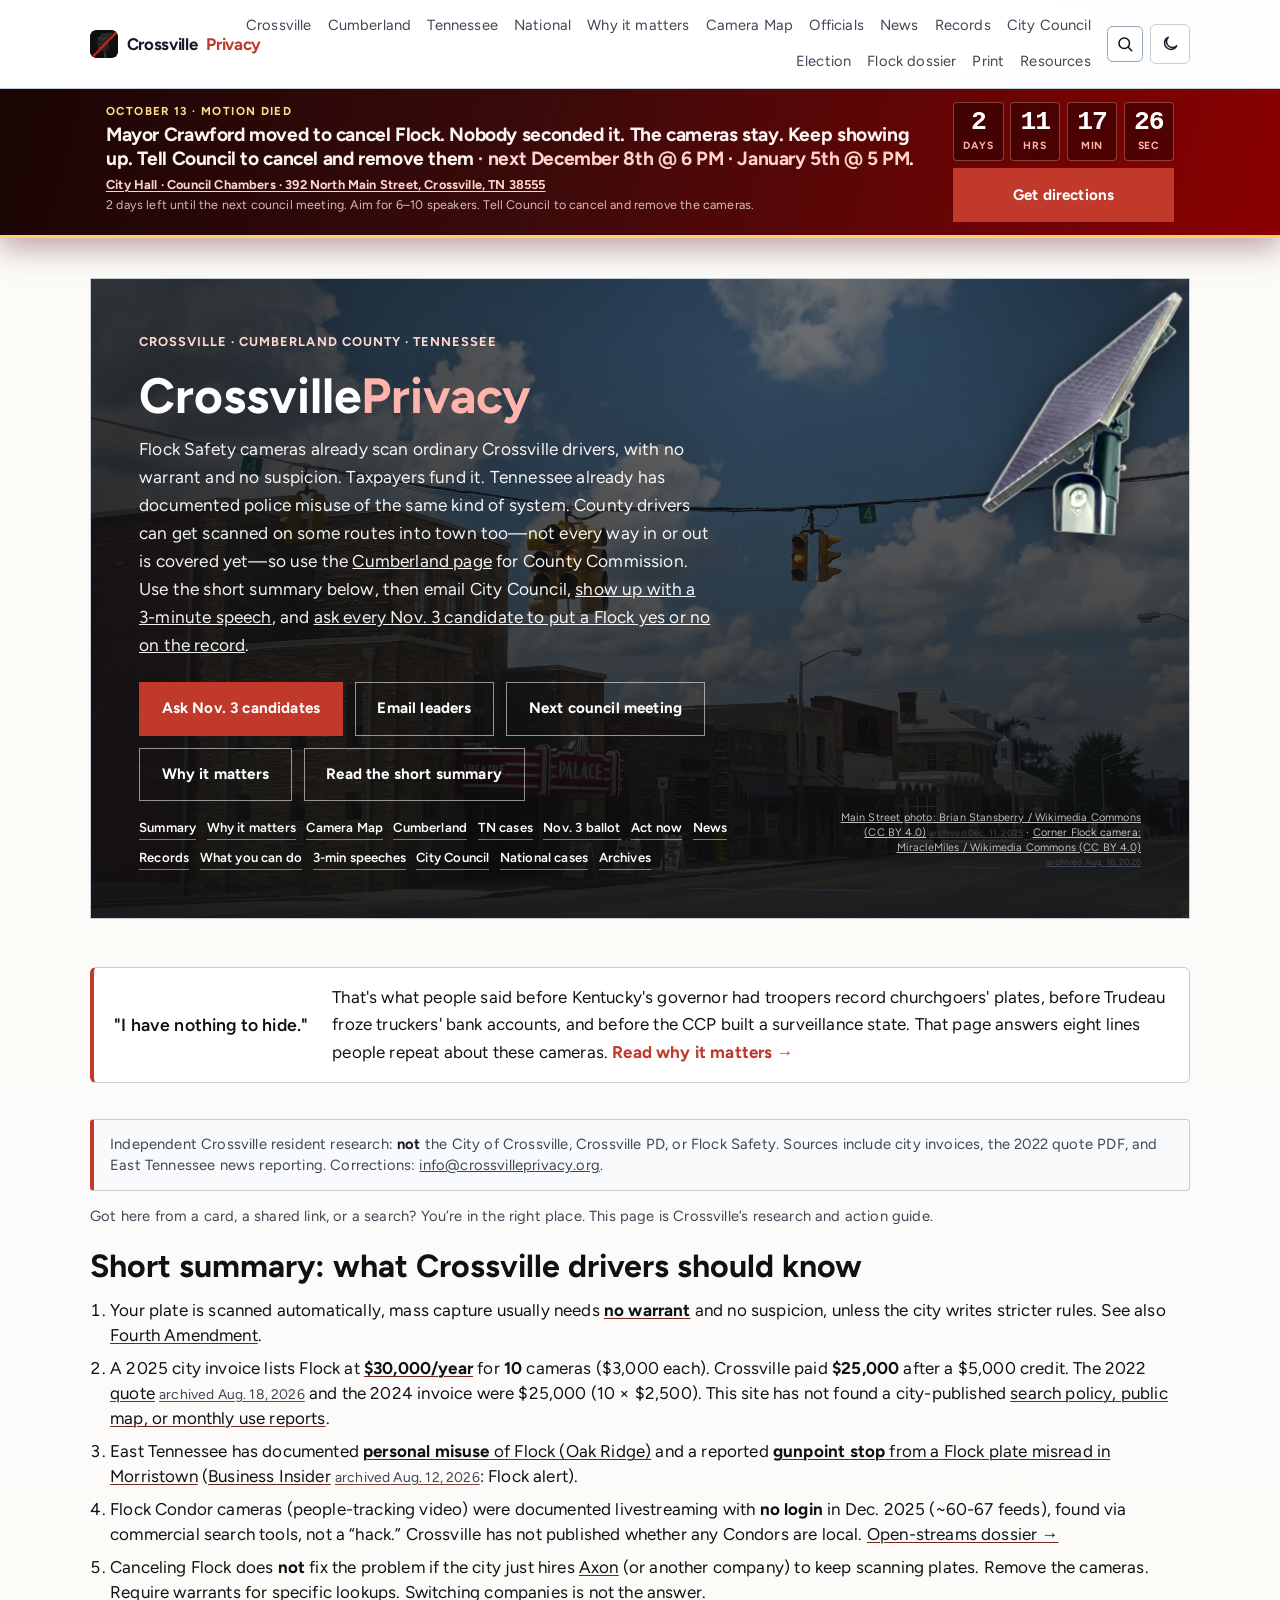
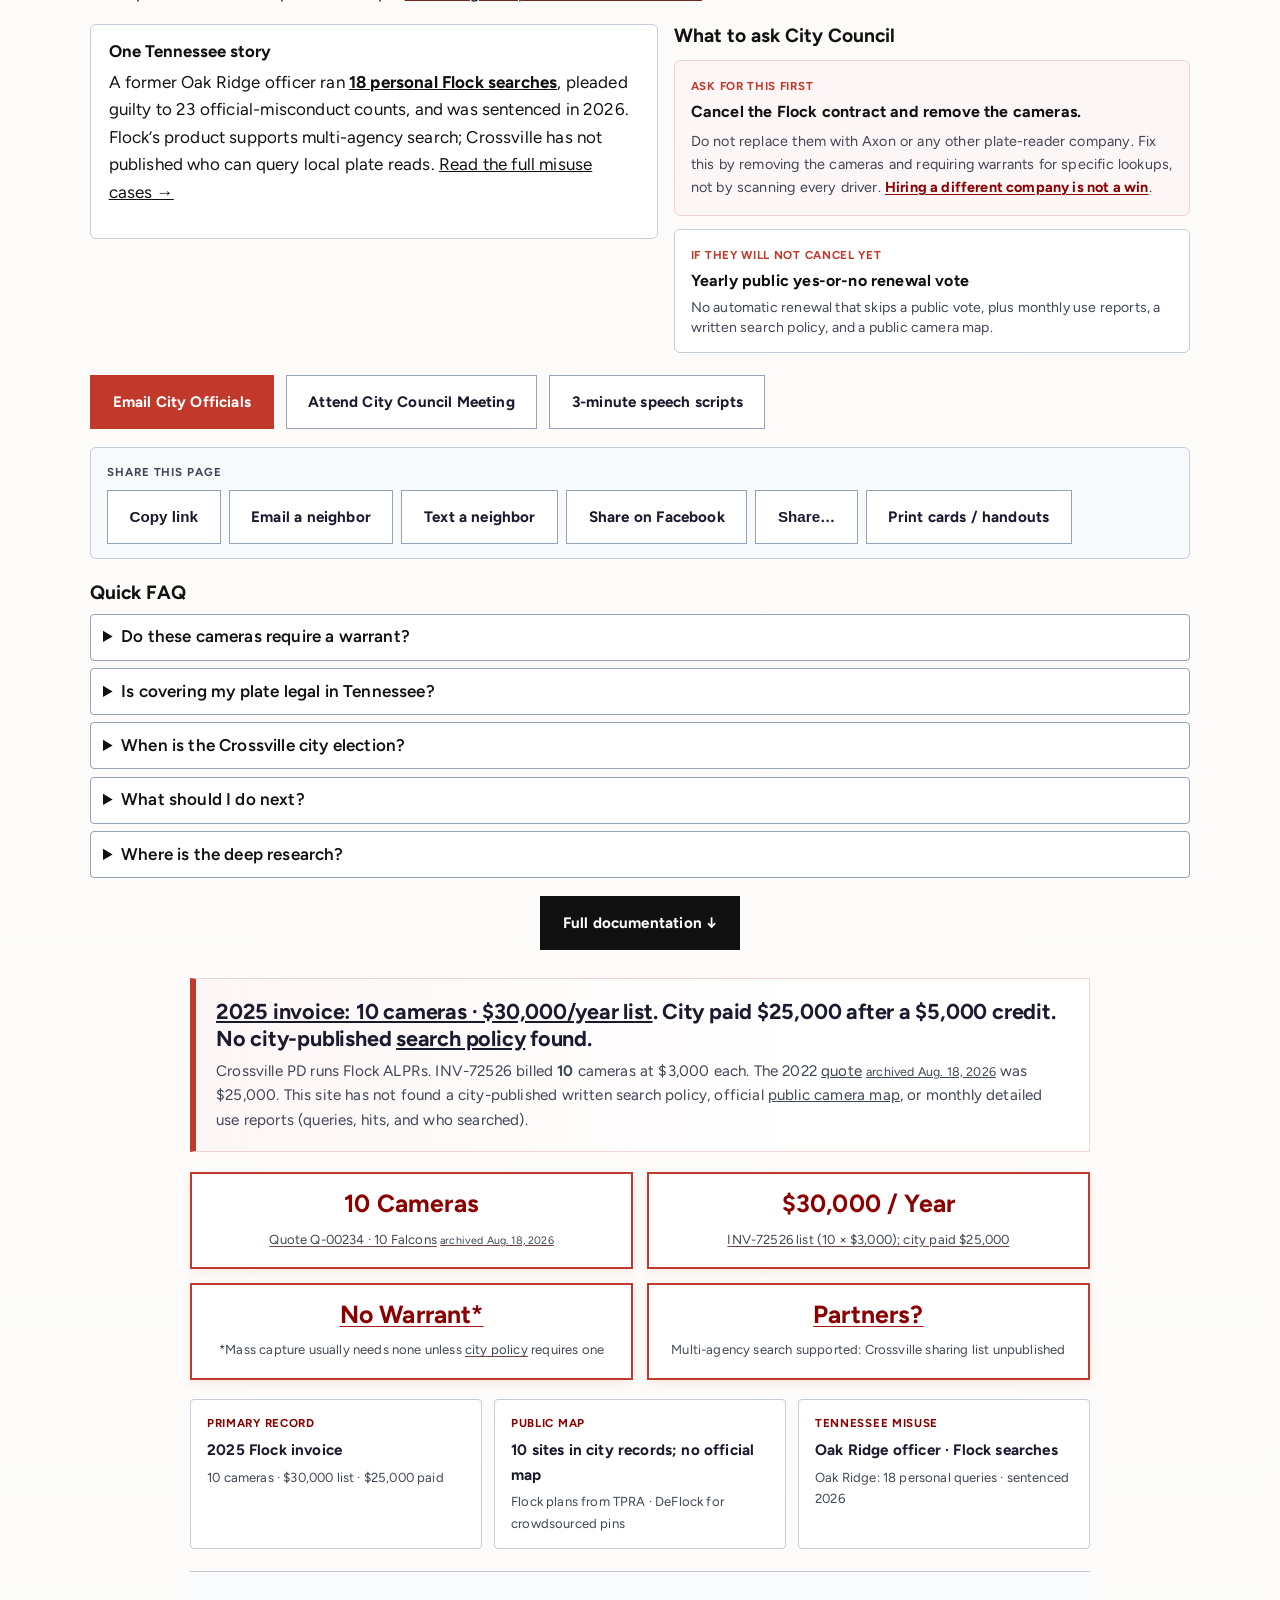
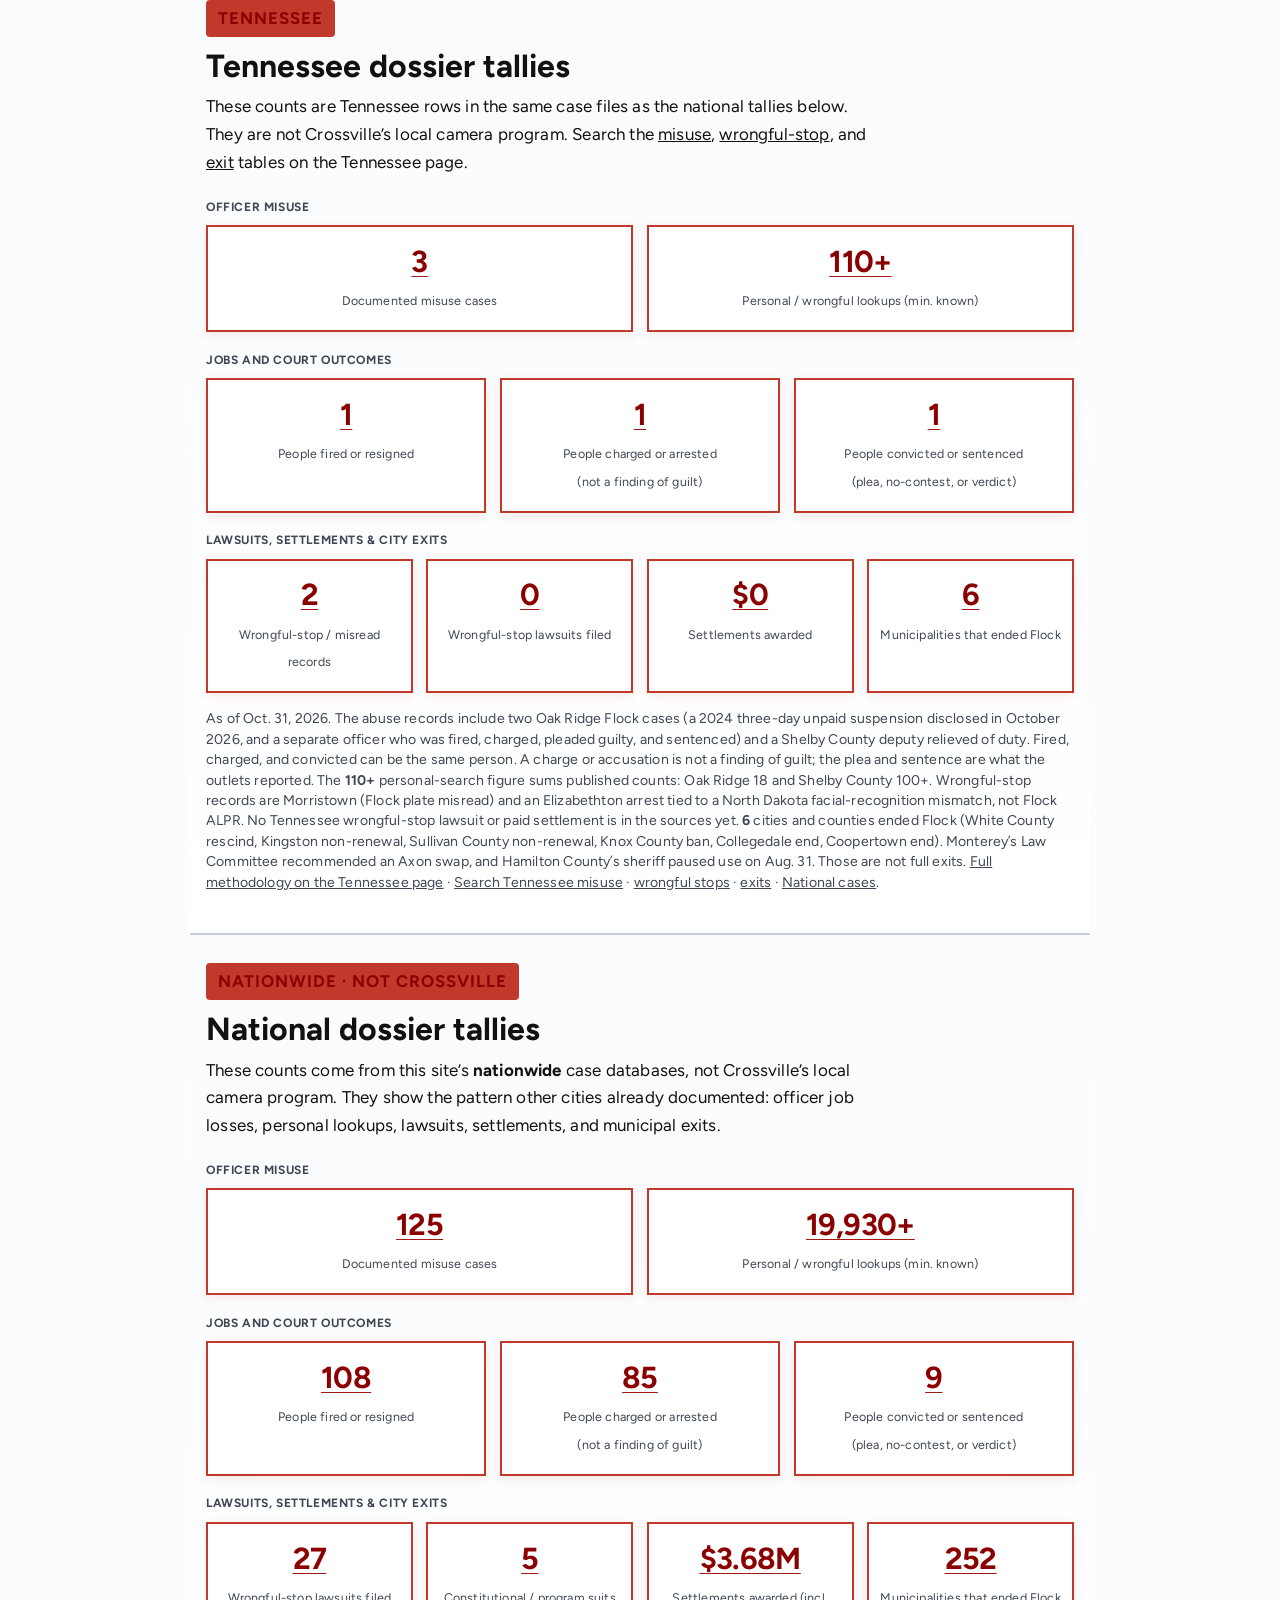
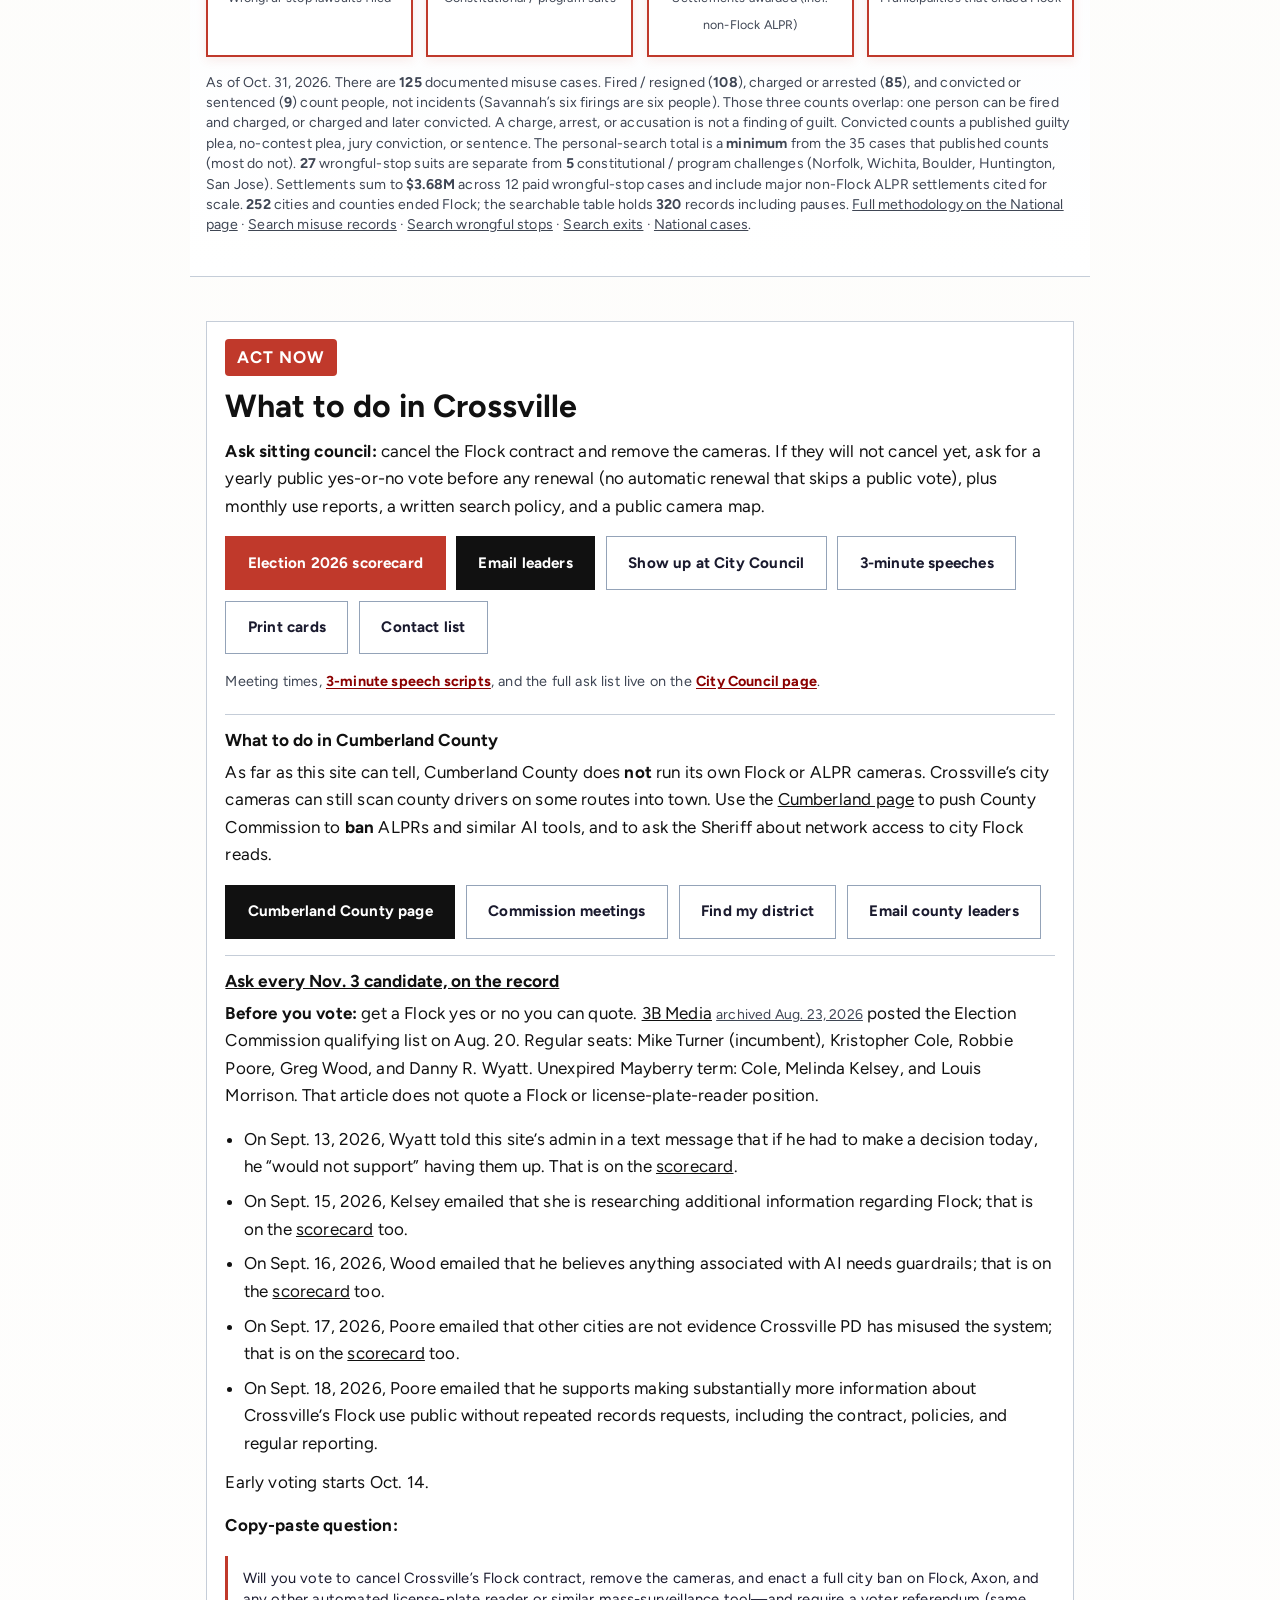
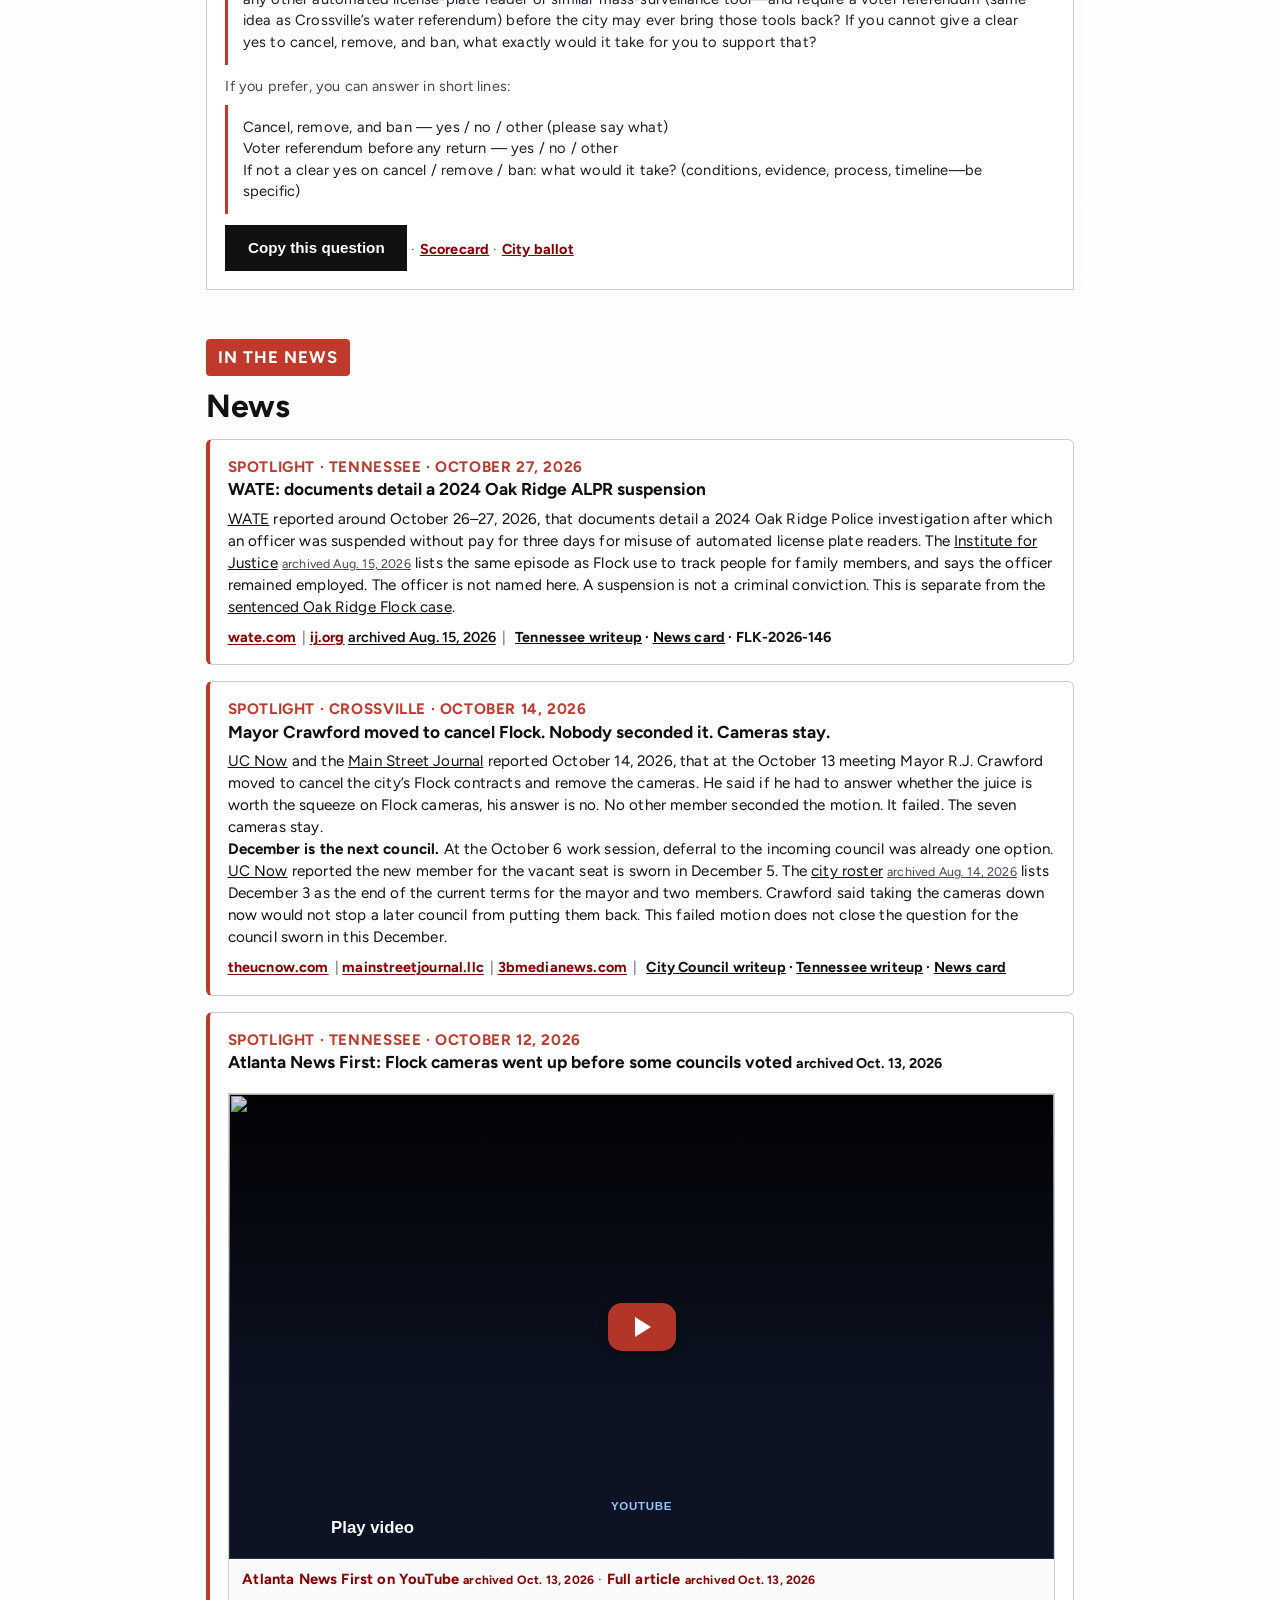
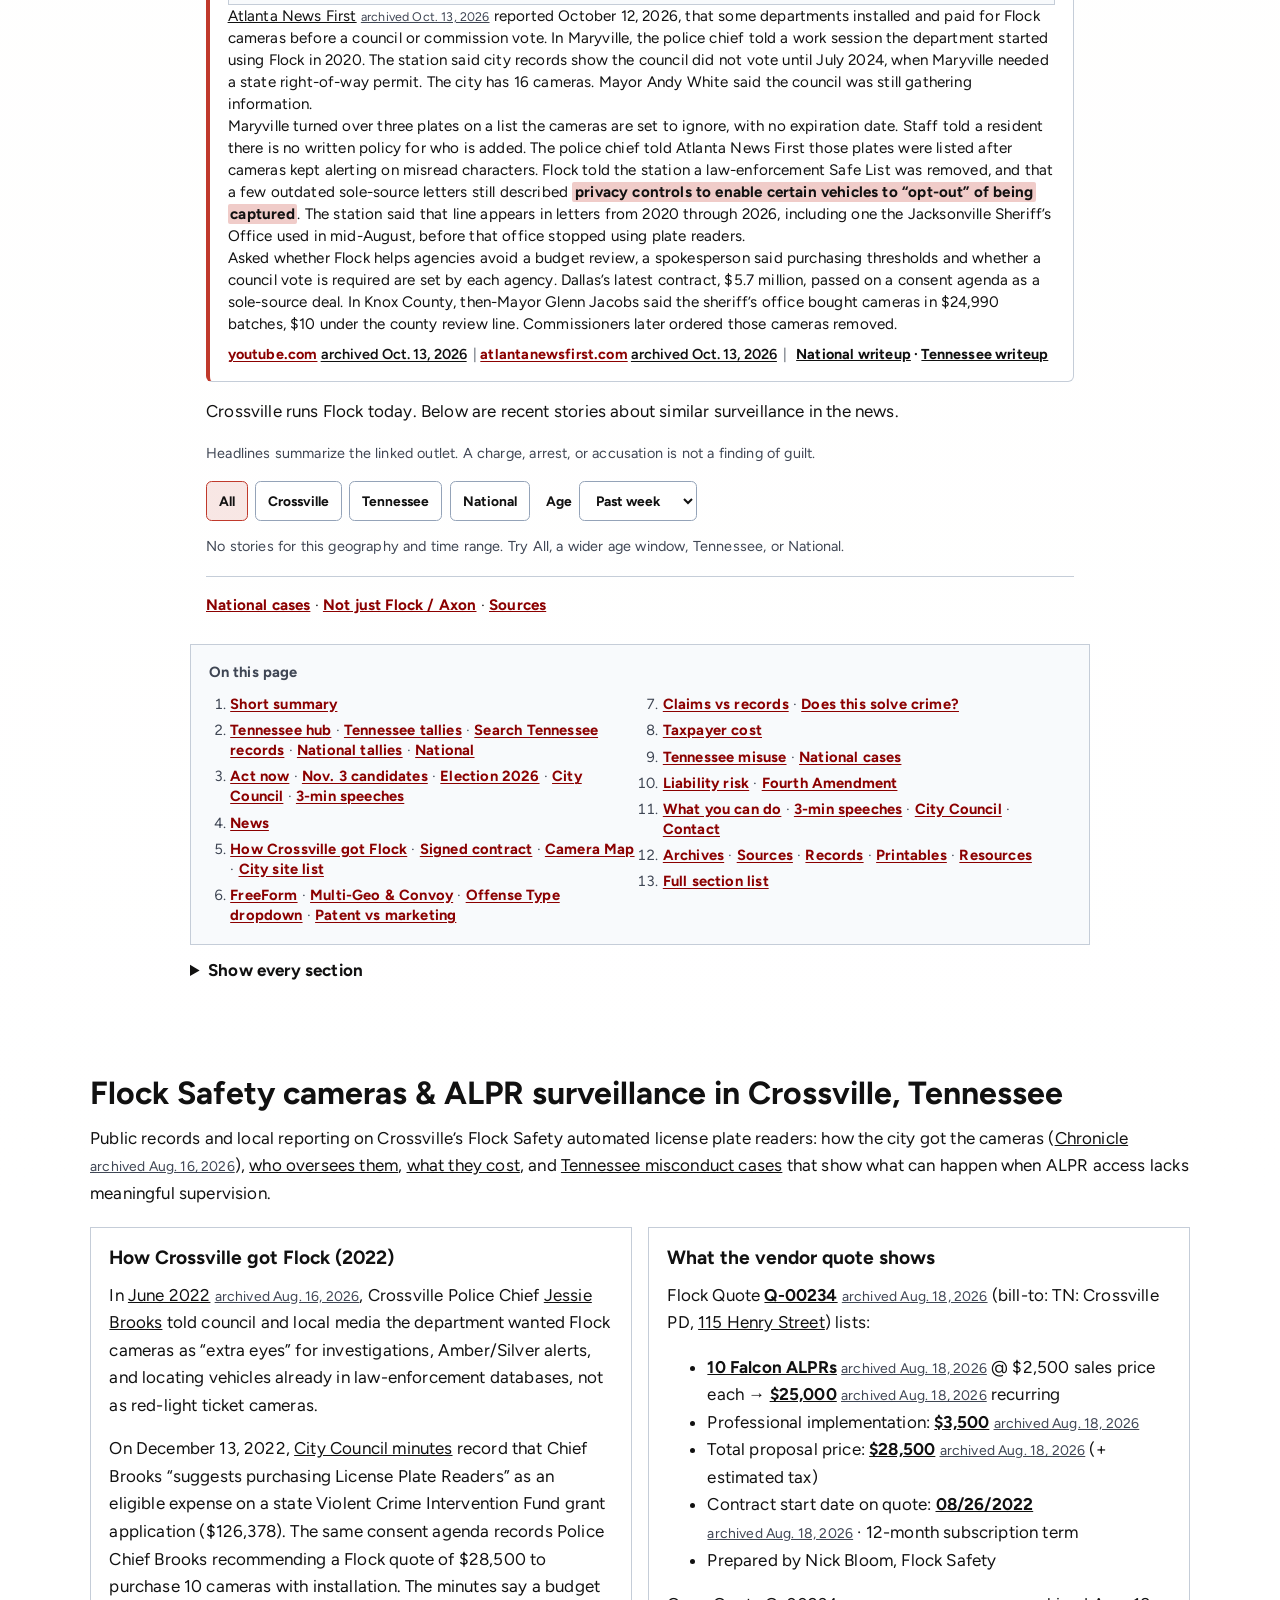
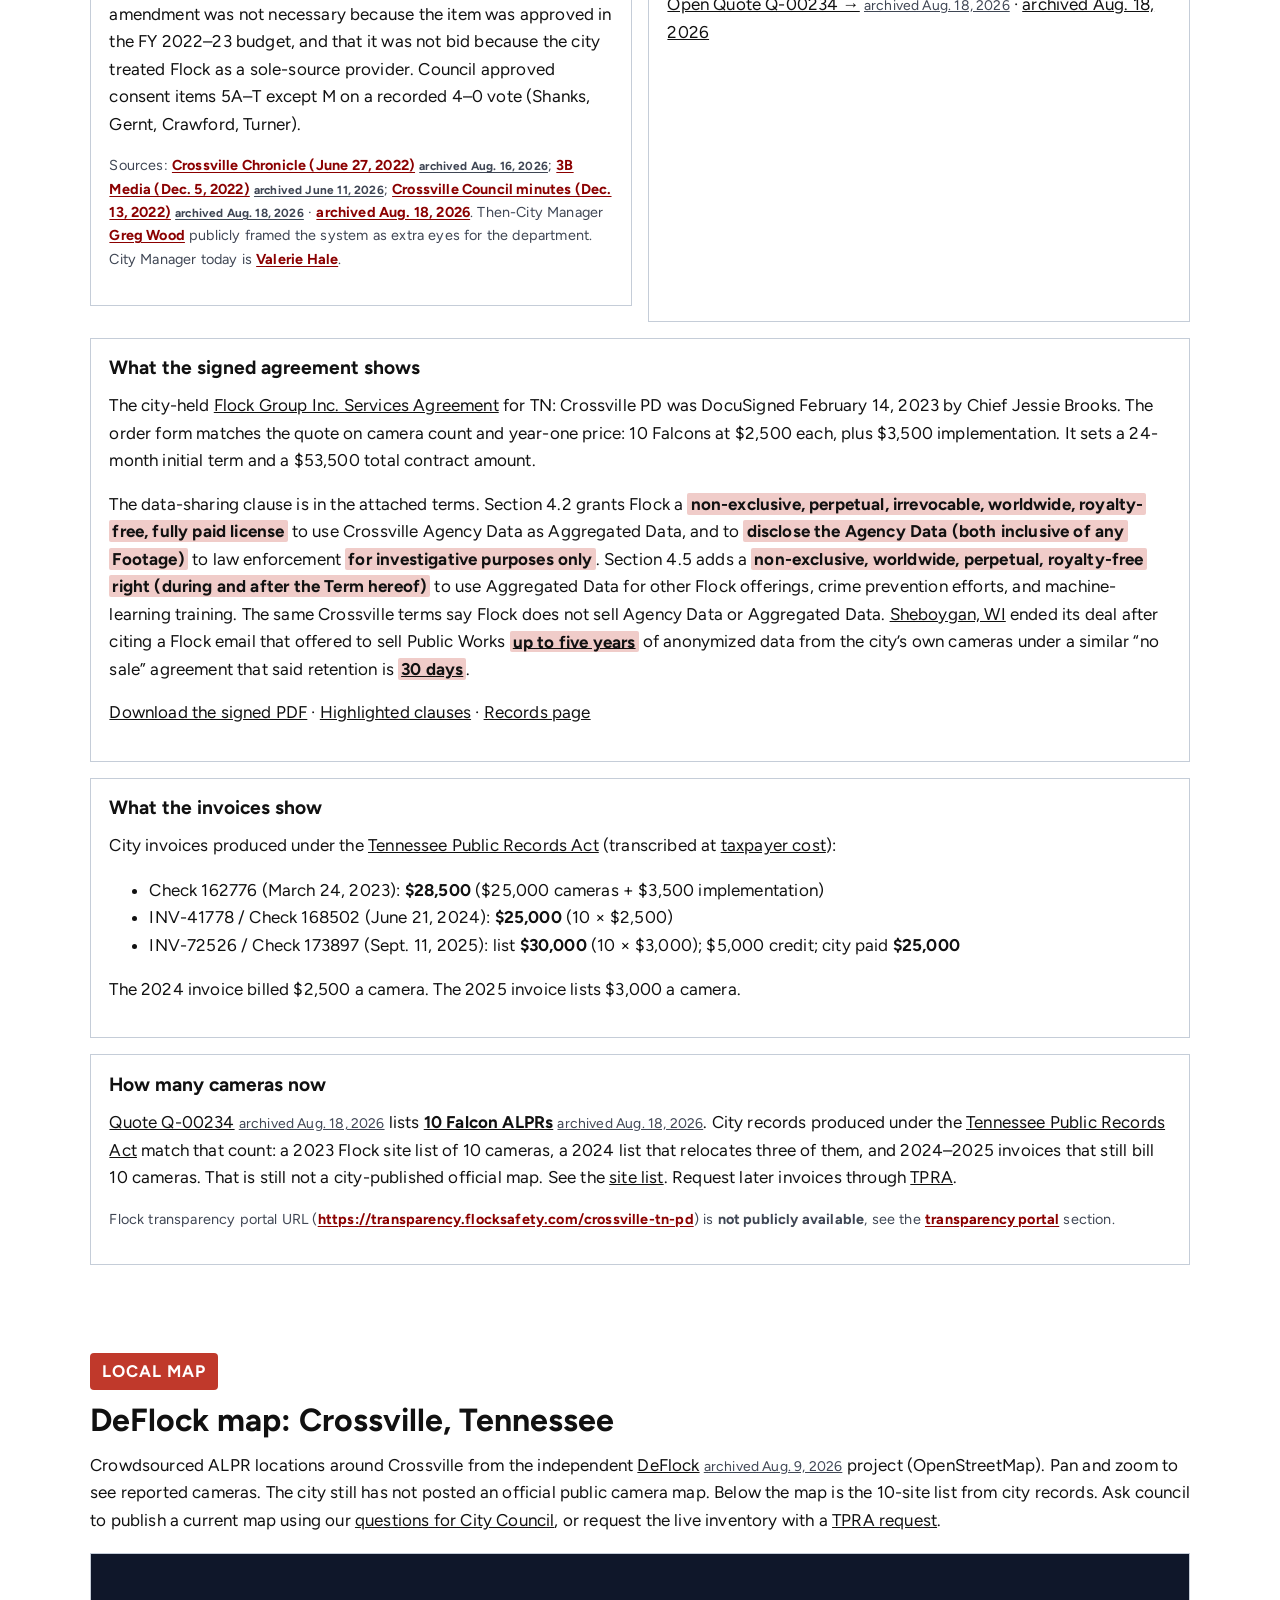
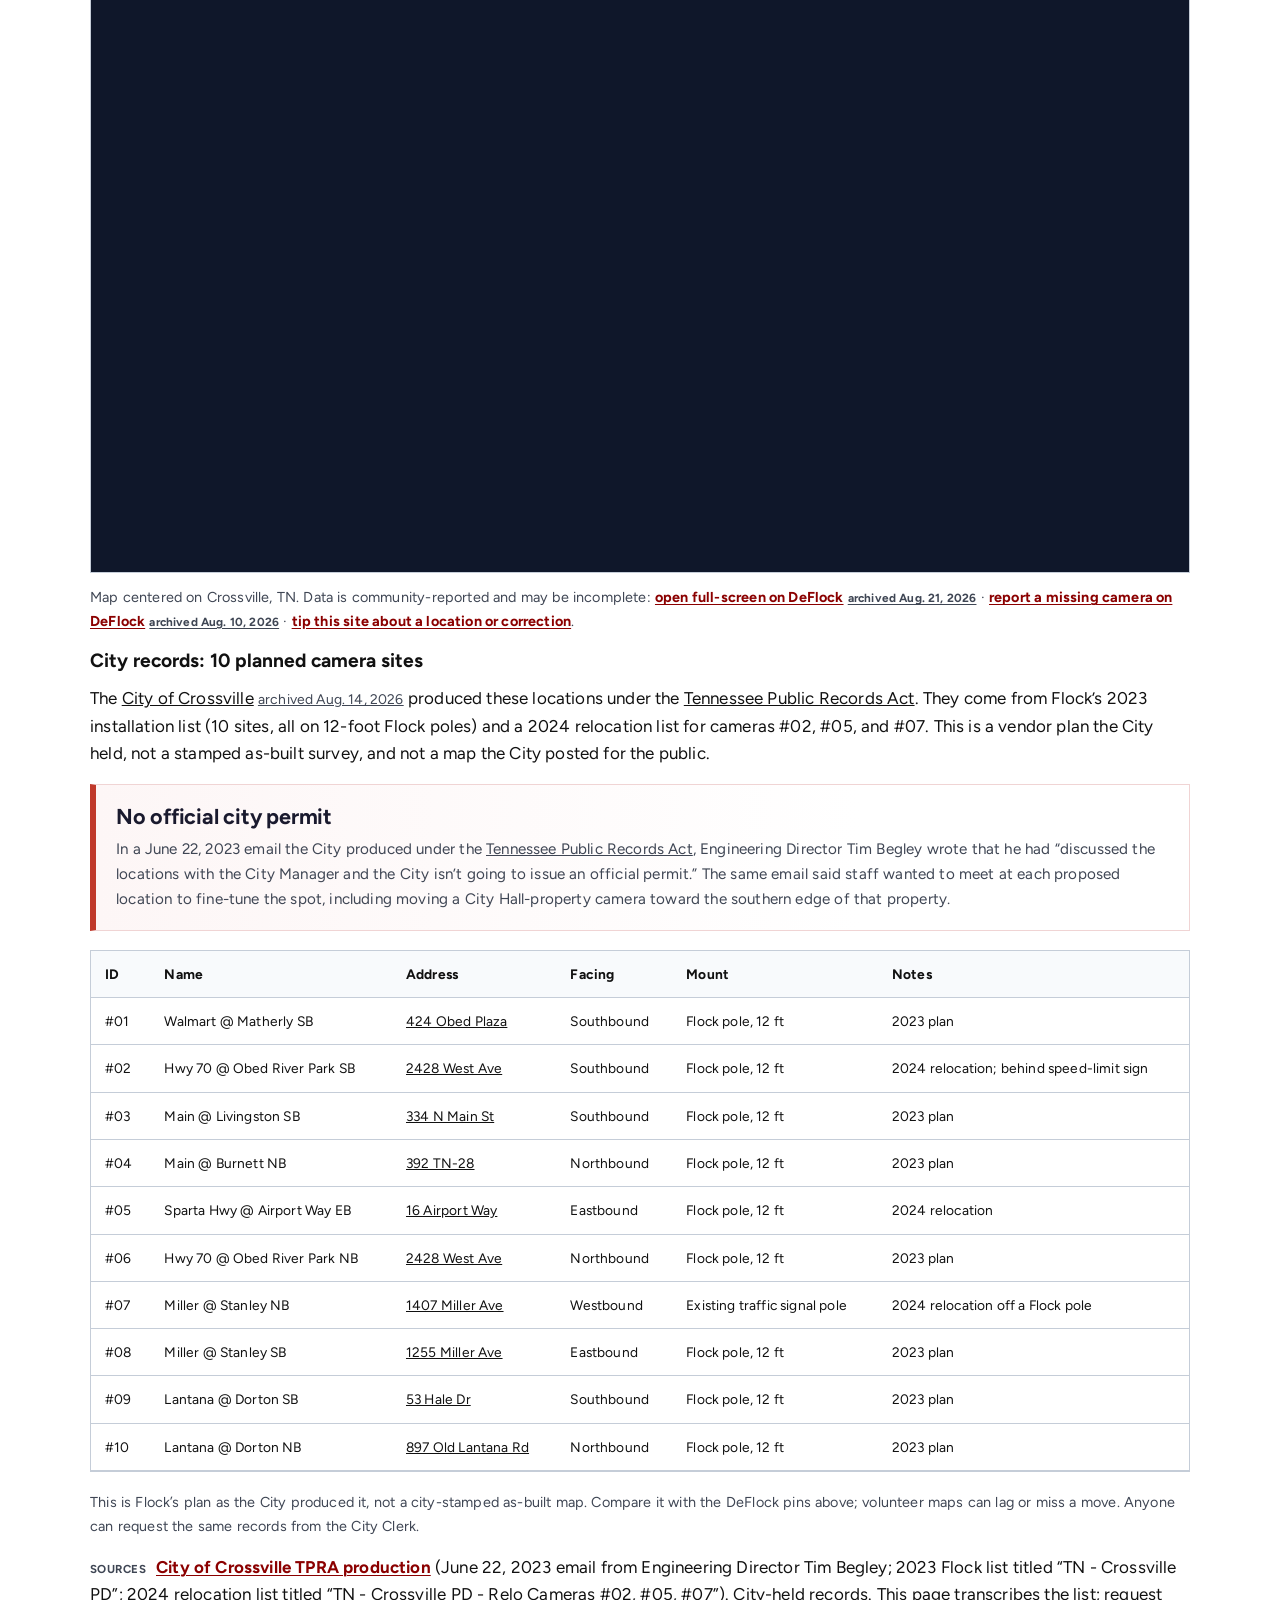
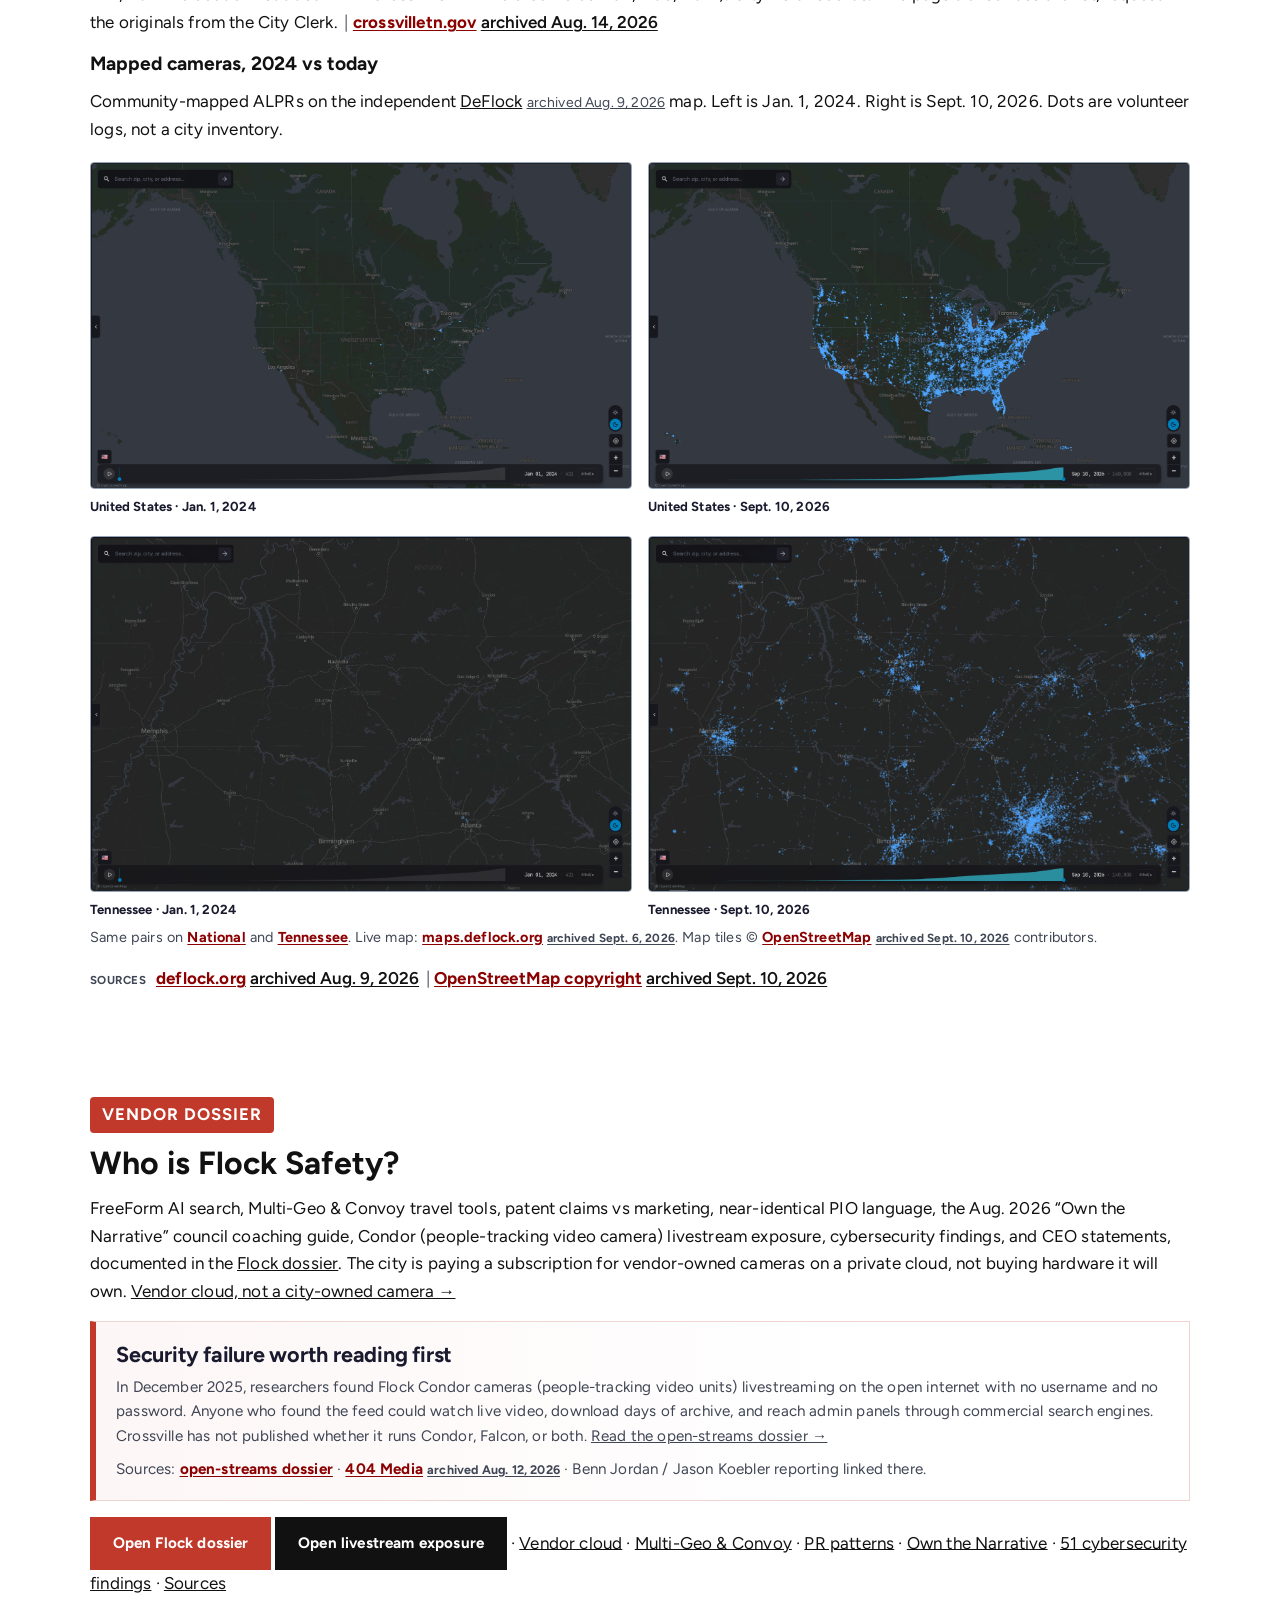
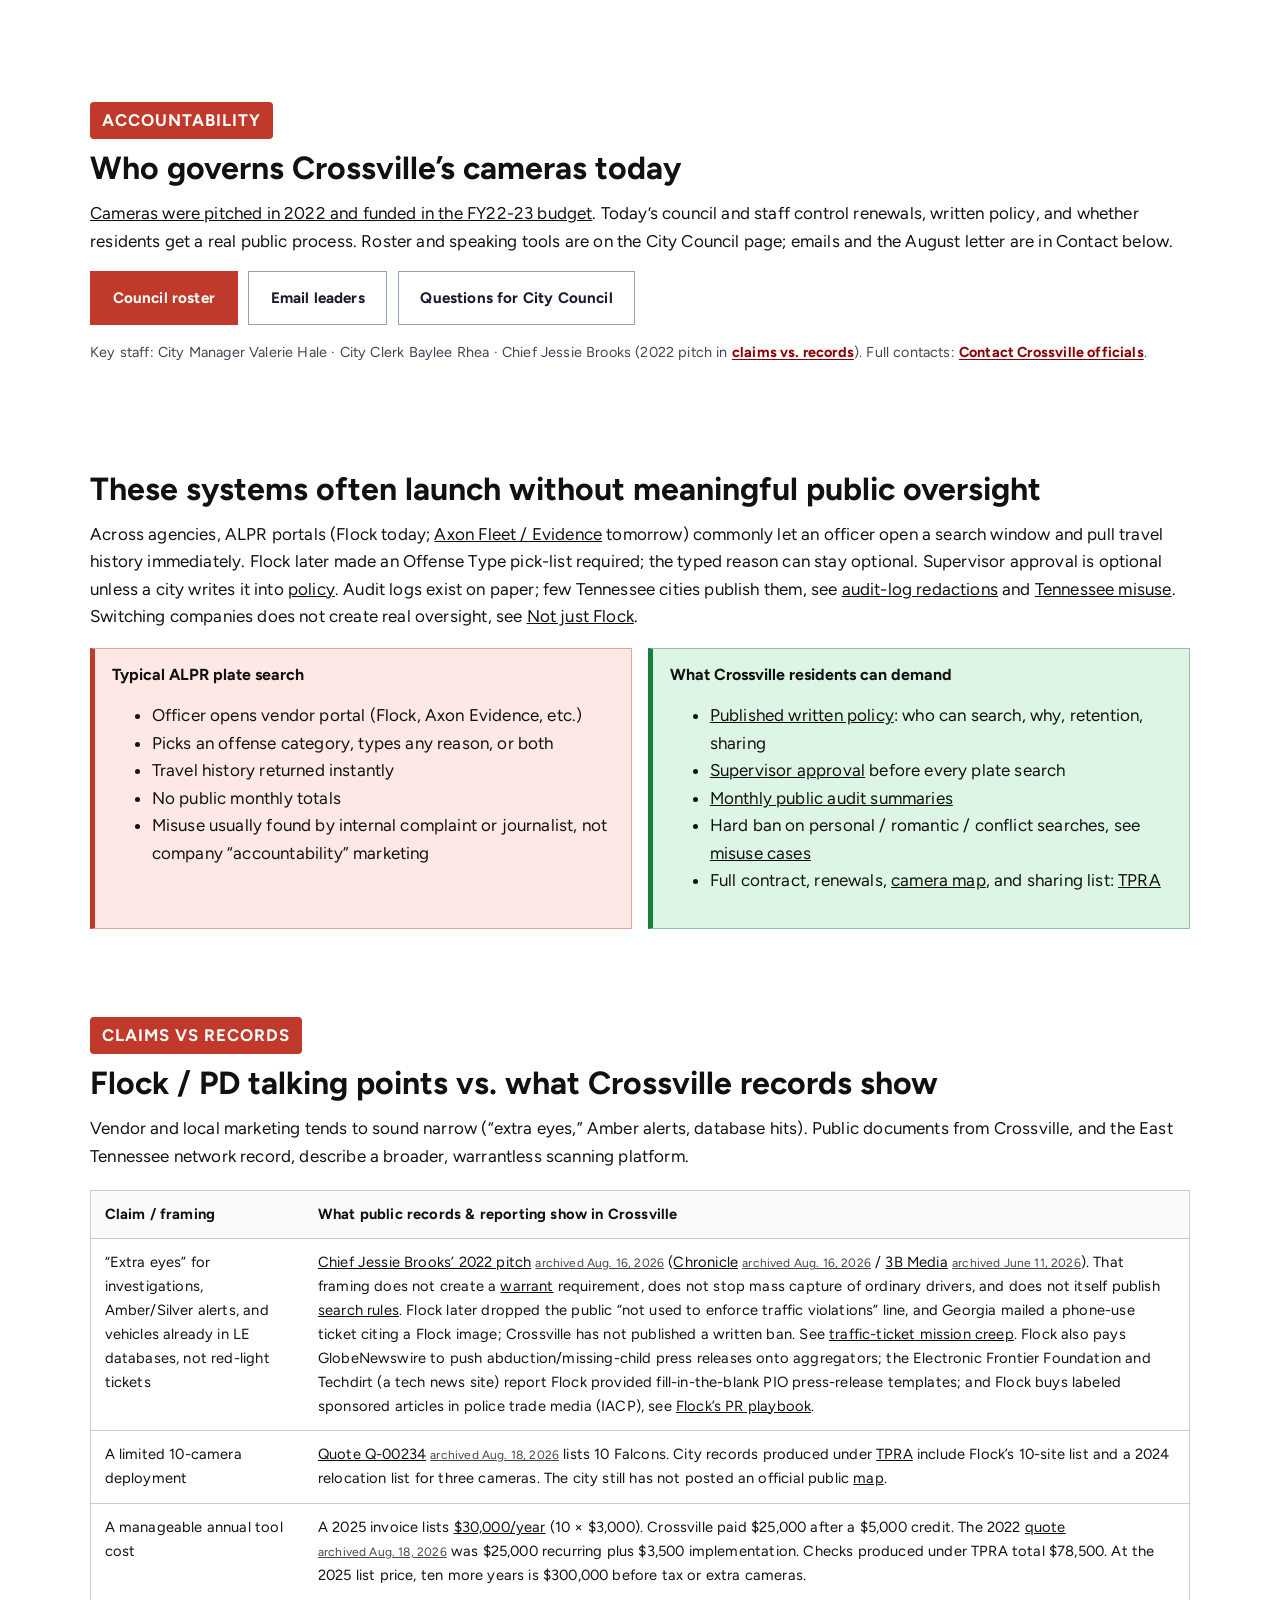
==== commit d31c8b88: "Log late-October Flock exits and the Poughkeepsie veto. Add Alexandria, North Liberty, Lockport, Wel" ====
--- a/index.html
+++ b/index.html
@@ -451,7 +451,7 @@
         <span class="section-label">Tennessee</span>
         <h2 id="tn-glance">Tennessee dossier tallies</h2>
         <p>These counts are Tennessee rows in the same case files as the national tallies below. They are not Crossville’s local camera program. Search the <a href="tennessee.html#misuse-lookup">misuse</a>, <a href="tennessee.html#wrongful-lookup">wrongful-stop</a>, and <a href="tennessee.html#cancel-lookup">exit</a> tables on the Tennessee page.</p>
-        <div class="dossier-tally-stack" data-tally-src="docs/dossier-tallies.json" aria-label="Tennessee dossier tallies as of October 23, 2026">
+        <div class="dossier-tally-stack" data-tally-src="docs/dossier-tallies.json" aria-label="Tennessee dossier tallies as of October 31, 2026">
           <div>
             <span class="dossier-tally-row-label">Officer misuse</span>
             <div class="stats dossier-tally row-misuse" role="group" aria-label="Tennessee officer misuse tallies">
@@ -504,7 +504,7 @@
             </div>
           </div>
         </div>
-        <p class="dossier-tally-note">As of <time datetime="2026-10-27" data-tally-datetime="as_of_short">Oct. 27, 2026</time>. The abuse records include two Oak Ridge Flock cases (a 2024 three-day unpaid suspension disclosed in October 2026, and a separate officer who was fired, charged, pleaded guilty, and sentenced) and a Shelby County deputy relieved of duty. Fired, charged, and convicted can be the same person. A charge or accusation is not a finding of guilt; the plea and sentence are what the outlets reported. The <strong><span data-tally="tn_lookup_floor_display">110+</span></strong> personal-search figure sums published counts: Oak Ridge 18 and Shelby County 100+. Wrongful-stop records are Morristown (Flock plate misread) and an Elizabethton arrest tied to a North Dakota facial-recognition mismatch, not Flock ALPR. No Tennessee wrongful-stop lawsuit or paid settlement is in the sources yet. <strong><span data-tally="tn_clear_exits">6</span></strong> cities and counties ended Flock (White County rescind, Kingston non-renewal, Sullivan County non-renewal, Knox County ban, Collegedale end, Coopertown end). Monterey’s Law Committee recommended an Axon swap, and Hamilton County’s sheriff paused use on Aug. 31. Those are not full exits.
+        <p class="dossier-tally-note">As of <time datetime="2026-10-31" data-tally-datetime="as_of_short">Oct. 31, 2026</time>. The abuse records include two Oak Ridge Flock cases (a 2024 three-day unpaid suspension disclosed in October 2026, and a separate officer who was fired, charged, pleaded guilty, and sentenced) and a Shelby County deputy relieved of duty. Fired, charged, and convicted can be the same person. A charge or accusation is not a finding of guilt; the plea and sentence are what the outlets reported. The <strong><span data-tally="tn_lookup_floor_display">110+</span></strong> personal-search figure sums published counts: Oak Ridge 18 and Shelby County 100+. Wrongful-stop records are Morristown (Flock plate misread) and an Elizabethton arrest tied to a North Dakota facial-recognition mismatch, not Flock ALPR. No Tennessee wrongful-stop lawsuit or paid settlement is in the sources yet. <strong><span data-tally="tn_clear_exits">6</span></strong> cities and counties ended Flock (White County rescind, Kingston non-renewal, Sullivan County non-renewal, Knox County ban, Collegedale end, Coopertown end). Monterey’s Law Committee recommended an Axon swap, and Hamilton County’s sheriff paused use on Aug. 31. Those are not full exits.
           <a href="tennessee.html#tn-tally">Full methodology on the Tennessee page</a>
           · <a href="tennessee.html#misuse-lookup">Search Tennessee misuse</a>
           · <a href="tennessee.html#wrongful-lookup">wrongful stops</a>
@@ -518,7 +518,7 @@
         <span class="section-label">Nationwide · not Crossville</span>
         <h2 id="national-tally">National dossier tallies</h2>
         <p>These counts come from this site’s <strong>nationwide</strong> case databases, not Crossville’s local camera program. They show the pattern other cities already documented: officer job losses, personal lookups, lawsuits, settlements, and municipal exits.</p>
-        <div class="dossier-tally-stack" data-tally-aria data-tally-src="docs/dossier-tallies.json" aria-label="National dossier tallies as of October 23, 2026">
+        <div class="dossier-tally-stack" data-tally-aria data-tally-src="docs/dossier-tallies.json" aria-label="National dossier tallies as of October 31, 2026">
           <div>
             <span class="dossier-tally-row-label">Officer misuse</span>
             <div class="stats dossier-tally row-misuse" role="group" aria-label="Officer misuse tallies">
@@ -565,13 +565,13 @@
                 <span class="cap">Settlements awarded (incl. non-Flock ALPR)</span>
               </div>
               <div class="stat">
-                <span class="num"><a href="national.html#cancel-lookup"><span data-tally="clear_exits">247</span></a></span>
+                <span class="num"><a href="national.html#cancel-lookup"><span data-tally="clear_exits">252</span></a></span>
                 <span class="cap">Municipalities that ended Flock</span>
               </div>
             </div>
           </div>
         </div>
-        <p class="dossier-tally-note">As of <time datetime="2026-10-27" data-tally-datetime="as_of_short">Oct. 27, 2026</time>. There are <strong><span data-tally="misuse_count">125</span></strong> documented misuse cases. Fired / resigned (<strong><span data-tally="fired_count">108</span></strong>), charged or arrested (<strong><span data-tally="charged_count">85</span></strong>), and convicted or sentenced (<strong><span data-tally="convicted_count">9</span></strong>) count people, not incidents (Savannah’s six firings are six people). Those three counts overlap: one person can be fired and charged, or charged and later convicted. A charge, arrest, or accusation is not a finding of guilt. Convicted counts a published guilty plea, no-contest plea, jury conviction, or sentence. The personal-search total is a <strong>minimum</strong> from the <span data-tally="lookup_rows">35</span> cases that published counts (most do not). <strong><span data-tally="lawsuit_count">27</span></strong> wrongful-stop suits are separate from <strong><span data-tally="constitutional_count">5</span></strong> constitutional / program challenges (Norfolk, Wichita, Boulder, Huntington, San Jose). Settlements sum to <strong><span data-tally="settlement_display">$3.68M</span></strong> across 12 paid wrongful-stop cases and include major non-Flock ALPR settlements cited for scale. <strong><span data-tally="clear_exits">247</span></strong> cities and counties ended Flock; the searchable table holds <strong><span data-tally="cancel_count">315</span></strong> records including pauses.
+        <p class="dossier-tally-note">As of <time datetime="2026-10-31" data-tally-datetime="as_of_short">Oct. 31, 2026</time>. There are <strong><span data-tally="misuse_count">125</span></strong> documented misuse cases. Fired / resigned (<strong><span data-tally="fired_count">108</span></strong>), charged or arrested (<strong><span data-tally="charged_count">85</span></strong>), and convicted or sentenced (<strong><span data-tally="convicted_count">9</span></strong>) count people, not incidents (Savannah’s six firings are six people). Those three counts overlap: one person can be fired and charged, or charged and later convicted. A charge, arrest, or accusation is not a finding of guilt. Convicted counts a published guilty plea, no-contest plea, jury conviction, or sentence. The personal-search total is a <strong>minimum</strong> from the <span data-tally="lookup_rows">35</span> cases that published counts (most do not). <strong><span data-tally="lawsuit_count">27</span></strong> wrongful-stop suits are separate from <strong><span data-tally="constitutional_count">5</span></strong> constitutional / program challenges (Norfolk, Wichita, Boulder, Huntington, San Jose). Settlements sum to <strong><span data-tally="settlement_display">$3.68M</span></strong> across 12 paid wrongful-stop cases and include major non-Flock ALPR settlements cited for scale. <strong><span data-tally="clear_exits">252</span></strong> cities and counties ended Flock; the searchable table holds <strong><span data-tally="cancel_count">320</span></strong> records including pauses.
           <a href="national.html#dossier-tally">Full methodology on the National page</a>
           · <a href="national.html#misuse-lookup">Search misuse records</a>
           · <a href="national.html#wrongful-lookup">Search wrongful stops</a>
@@ -723,12 +723,63 @@
 
 
 
+          <li data-geo="national" id="alexandria-va-cancel-card">
+            <time datetime="2026-10-30">October 30, 2026</time>
+            <div>
+              <a href="https://www.alexandriabrief.com/alexandrias-flock-cameras-stopped-reading-at-9-05-a-m-friday-police-say/" target="_blank" rel="noopener">Alexandria’s 61 Flock cameras go dark</a>
+              <span class="note">Chief canceled Oct. 27. Removal due by December. CAN-2026-316.</span>
+              <p class="news-card-cites"><span class="news-cite-group"><span class="news-cite-label">Sources</span><span class="source-cite-item"><a href="https://www.alexandriabrief.com/alexandrias-flock-cameras-stopped-reading-at-9-05-a-m-friday-police-say/" target="_blank" rel="noopener" class="news-cite-outlet">alexandriabrief.com</a></span><span class="source-cite-item"><a href="https://www.alexandriabrief.com/alexandria-cancels-flock-contract-license-plate-cameras-go-dark-friday/" target="_blank" rel="noopener" class="news-cite-outlet">alexandriabrief.com</a></span></span><span class="news-cite-group news-cite-writeups"><span class="news-cite-label">Writeup</span><a href="national.html#alexandria-va-cancel" class="news-cite-writeup">National writeup</a></span></p>
+            </div>
+          </li>
+          <li data-geo="national" id="poughkeepsie-veto-card">
+            <div class="news-when">
+            <time datetime="2026-10-29">October 29, 2026</time>
+            <span class="news-update">Update</span>
+            </div>
+            <div>
+              <a href="https://midhudsonnews.com/2026/10/30/mayor-vetoes-councils-canceling-of-flock-contracts/" target="_blank" rel="noopener">Poughkeepsie mayor vetoes the council’s vote to end Flock</a>
+              <span class="note">Override watch Nov. 2. Cameras stay. CAN-2026-312.</span>
+              <p class="news-card-cites"><span class="news-cite-group"><span class="news-cite-label">Sources</span><span class="source-cite-item"><a href="https://midhudsonnews.com/2026/10/30/mayor-vetoes-councils-canceling-of-flock-contracts/" target="_blank" rel="noopener" class="news-cite-outlet">midhudsonnews.com</a></span></span><span class="news-cite-group news-cite-writeups"><span class="news-cite-label">Writeup</span><a href="national.html#poughkeepsie-vote" class="news-cite-writeup">National writeup</a></span></p>
+            </div>
+          </li>
+          <li data-geo="national" id="north-liberty-cancel-card">
+            <time datetime="2026-10-28">October 28, 2026</time>
+            <div>
+              <a href="https://dailyiowan.com/2026/10/28/north-liberty-city-council-votes-to-terminate-two-year-contract-with-flock-safety/" target="_blank" rel="noopener">North Liberty, Iowa, votes to end Flock and turns cameras off</a>
+              <span class="note">3–1 vote. Formal end due March 2027. CAN-2026-317.</span>
+              <p class="news-card-cites"><span class="news-cite-group"><span class="news-cite-label">Sources</span><span class="source-cite-item"><a href="https://dailyiowan.com/2026/10/28/north-liberty-city-council-votes-to-terminate-two-year-contract-with-flock-safety/" target="_blank" rel="noopener" class="news-cite-outlet">dailyiowan.com</a></span></span><span class="news-cite-group news-cite-writeups"><span class="news-cite-label">Writeup</span><a href="national.html#north-liberty-cancel" class="news-cite-writeup">National writeup</a></span></p>
+            </div>
+          </li>
+          <li data-geo="national" id="lockport-ny-cancel-card">
+            <time datetime="2026-10-28">October 28, 2026</time>
+            <div>
+              <a href="https://www.wgrz.com/article/news/local/lockport-removes-flock-cameras-bans-future-installations/71-b8cd6b79-6d80-4d06-971e-c9e46eb53f6b" target="_blank" rel="noopener">Lockport, New York, votes to remove Flock and bar new installs</a>
+              <span class="note">5–1 vote. About eight cameras. CAN-2026-318.</span>
+              <p class="news-card-cites"><span class="news-cite-group"><span class="news-cite-label">Sources</span><span class="source-cite-item"><a href="https://www.wgrz.com/article/news/local/lockport-removes-flock-cameras-bans-future-installations/71-b8cd6b79-6d80-4d06-971e-c9e46eb53f6b" target="_blank" rel="noopener" class="news-cite-outlet">wgrz.com</a></span></span><span class="news-cite-group news-cite-writeups"><span class="news-cite-label">Writeup</span><a href="national.html#lockport-ny-cancel" class="news-cite-writeup">National writeup</a></span></p>
+            </div>
+          </li>
           <li data-geo="tennessee" id="oak-ridge-alpr-suspension-card">
             <time datetime="2026-10-27">October 27, 2026</time>
             <div>
               <a href="https://www.wate.com/news/top-stories/oak-ridge-officer-alpr-misuse/" target="_blank" rel="noopener">WATE: documents detail a 2024 Oak Ridge ALPR suspension</a>
               <span class="note">Three days without pay. Separate from the sentenced Oak Ridge Flock case. FLK-2026-146.</span>
               <p class="news-card-cites"><span class="news-cite-group"><span class="news-cite-label">Sources</span><span class="source-cite-item"><a href="https://www.wate.com/news/top-stories/oak-ridge-officer-alpr-misuse/" target="_blank" rel="noopener" class="news-cite-outlet">wate.com</a></span><span class="source-cite-item"><a href="https://ij.org/the-ij-database-of-alpr-abuse/" target="_blank" rel="noopener" class="news-cite-outlet">ij.org</a></span></span><span class="news-cite-group news-cite-writeups"><span class="news-cite-label">Writeup</span><a href="tennessee.html#oak-ridge-alpr-suspension" class="news-cite-writeup">Tennessee writeup</a></span></p>
+            </div>
+          </li>
+          <li data-geo="national" id="wellfleet-ma-ban-card">
+            <time datetime="2026-10-26">October 26, 2026</time>
+            <div>
+              <a href="https://www.capecodtimes.com/story/news/local/cape-cod/2026/10/27/wellfleet-license-plate-readers-town-meeting/92263835007/" target="_blank" rel="noopener">Wellfleet, Massachusetts, bans automated license-plate readers</a>
+              <span class="note">Town meeting bylaw. No local ALPRs reported installed. CAN-2026-319.</span>
+              <p class="news-card-cites"><span class="news-cite-group"><span class="news-cite-label">Sources</span><span class="source-cite-item"><a href="https://www.capecodtimes.com/story/news/local/cape-cod/2026/10/27/wellfleet-license-plate-readers-town-meeting/92263835007/" target="_blank" rel="noopener" class="news-cite-outlet">capecodtimes.com</a></span></span><span class="news-cite-group news-cite-writeups"><span class="news-cite-label">Writeup</span><a href="national.html#wellfleet-ma-ban" class="news-cite-writeup">National writeup</a></span></p>
+            </div>
+          </li>
+          <li data-geo="national" id="provincetown-ma-ban-card">
+            <time datetime="2026-10-26">October 26, 2026</time>
+            <div>
+              <a href="https://provincetownindependent.org/news/2026/10/28/flock-is-banned/" target="_blank" rel="noopener">Provincetown Select Board bans town ALPR use</a>
+              <span class="note">Same night as Wellfleet. Town had not been using ALPRs. CAN-2026-320.</span>
+              <p class="news-card-cites"><span class="news-cite-group"><span class="news-cite-label">Sources</span><span class="source-cite-item"><a href="https://provincetownindependent.org/news/2026/10/28/flock-is-banned/" target="_blank" rel="noopener" class="news-cite-outlet">provincetownindependent.org</a></span></span><span class="news-cite-group news-cite-writeups"><span class="news-cite-label">Writeup</span><a href="national.html#provincetown-ma-ban" class="news-cite-writeup">National writeup</a></span></p>
             </div>
           </li>
           <li data-geo="national" id="la-crosse-cancel-card">
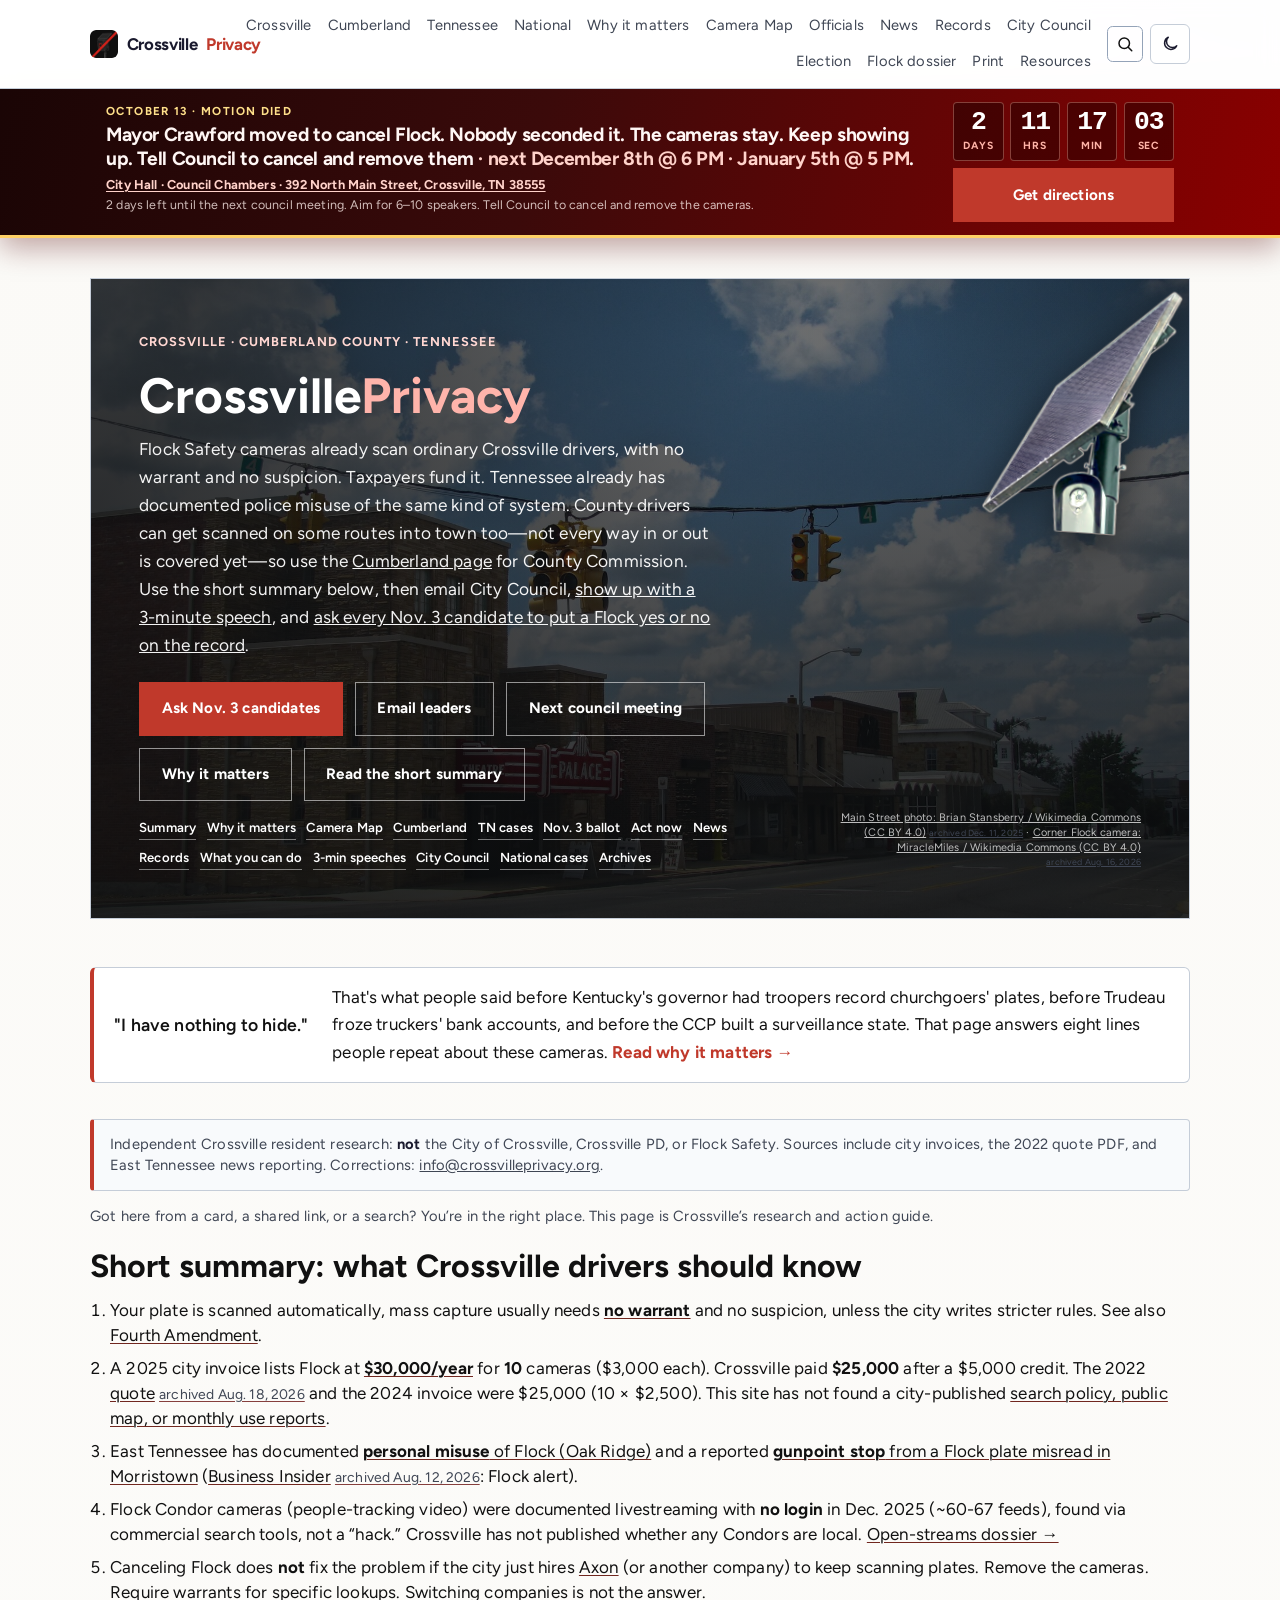
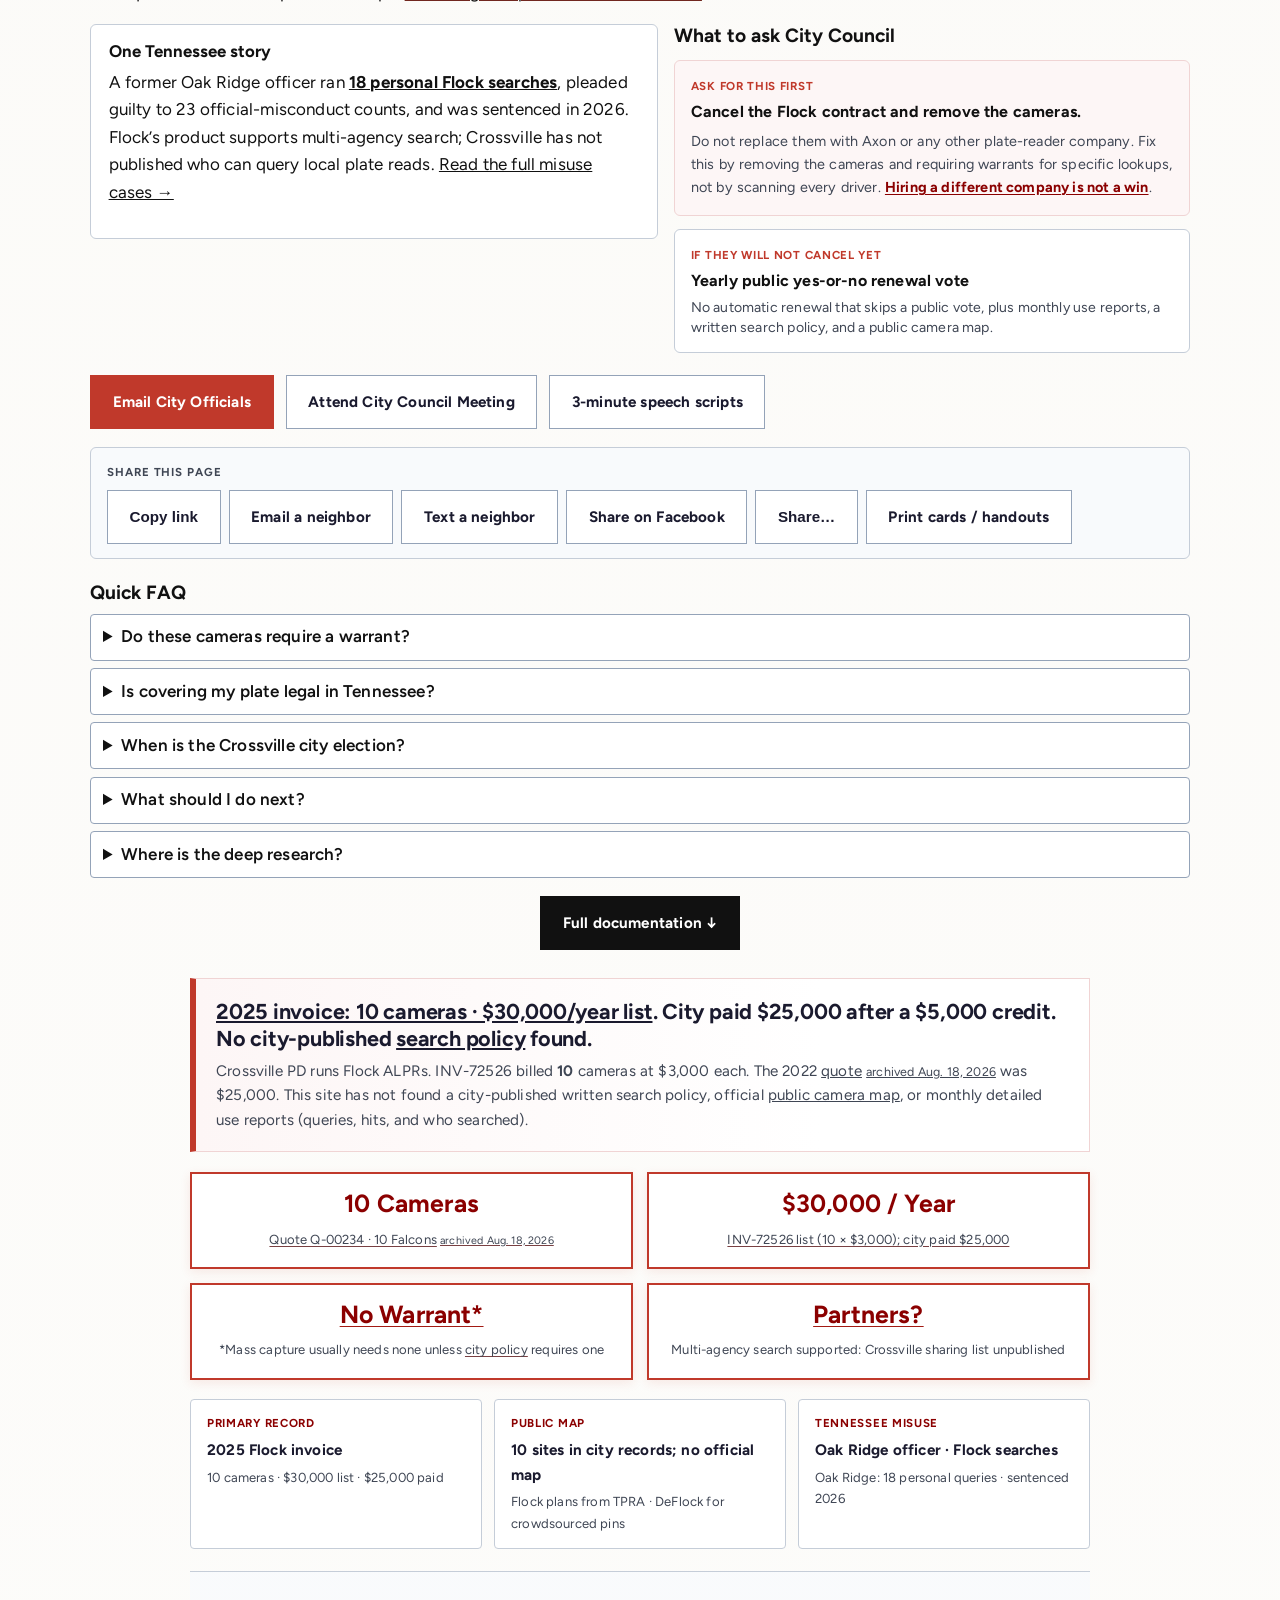
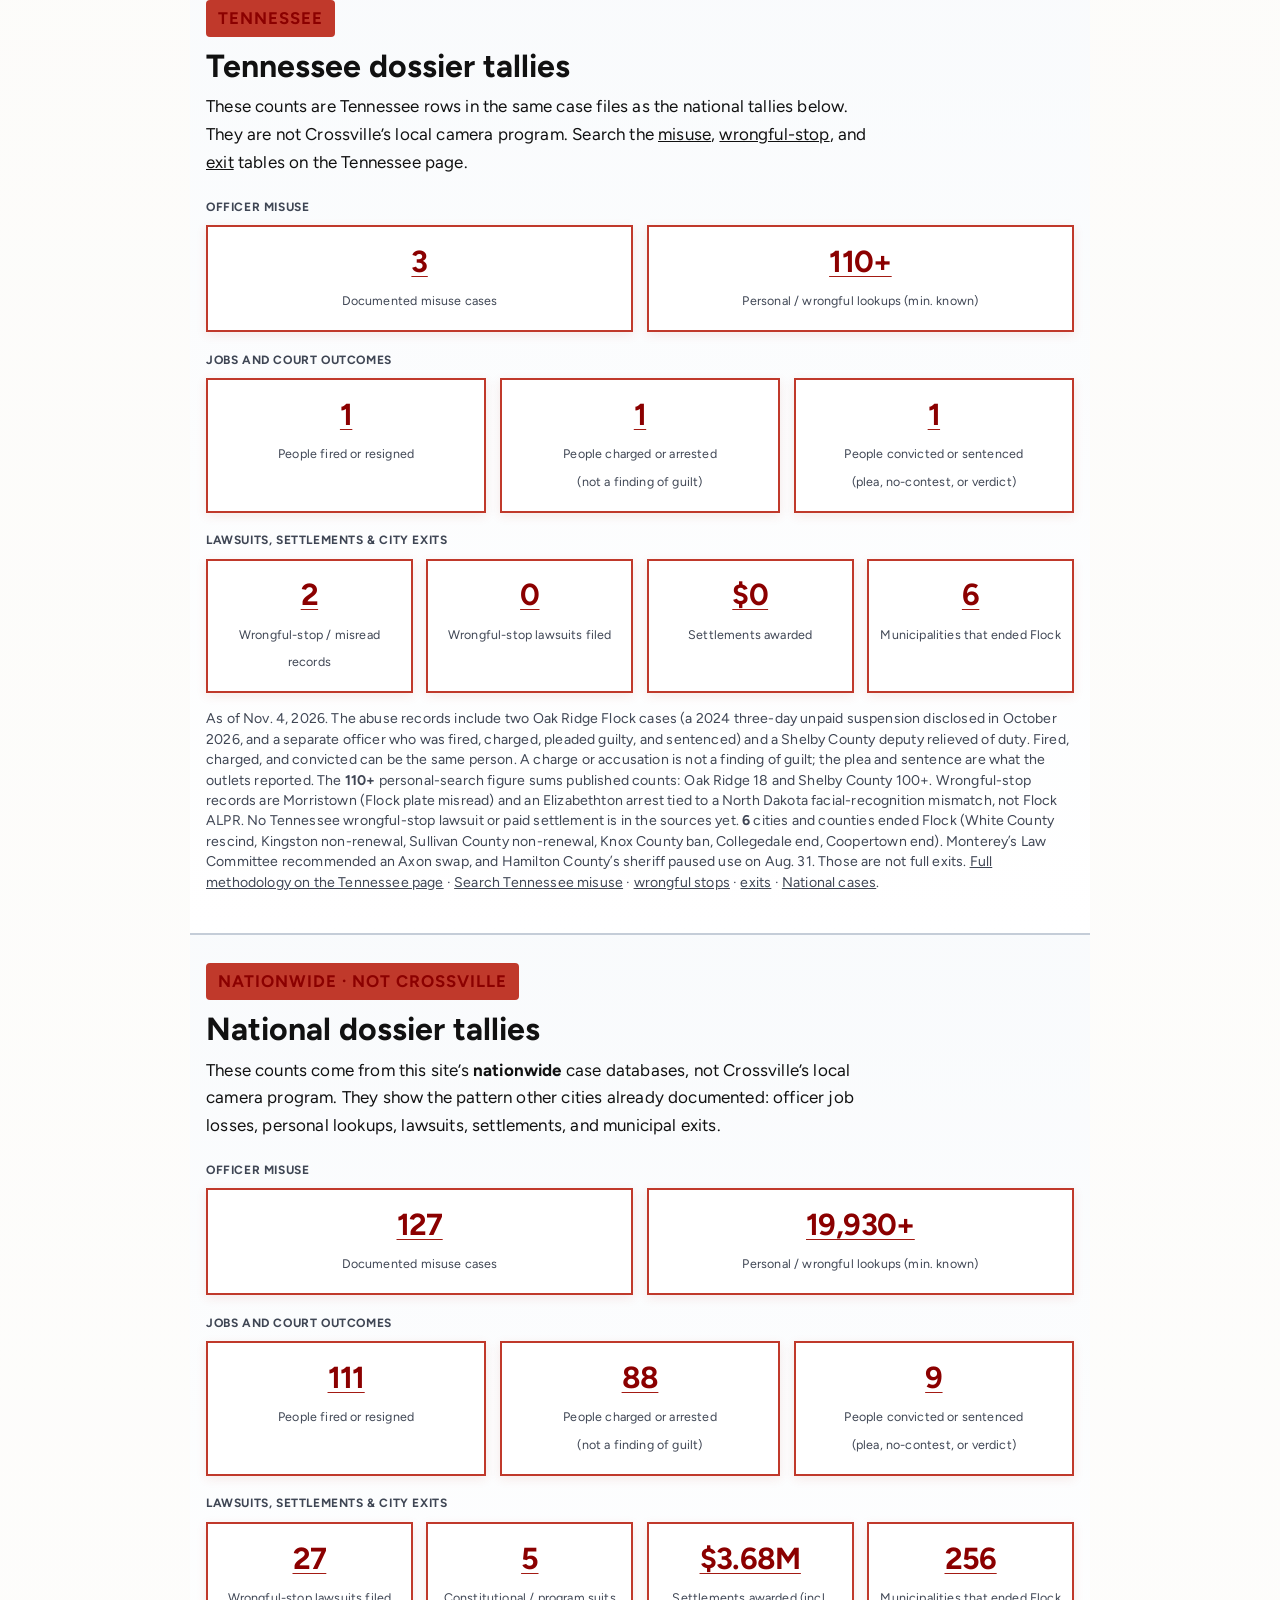
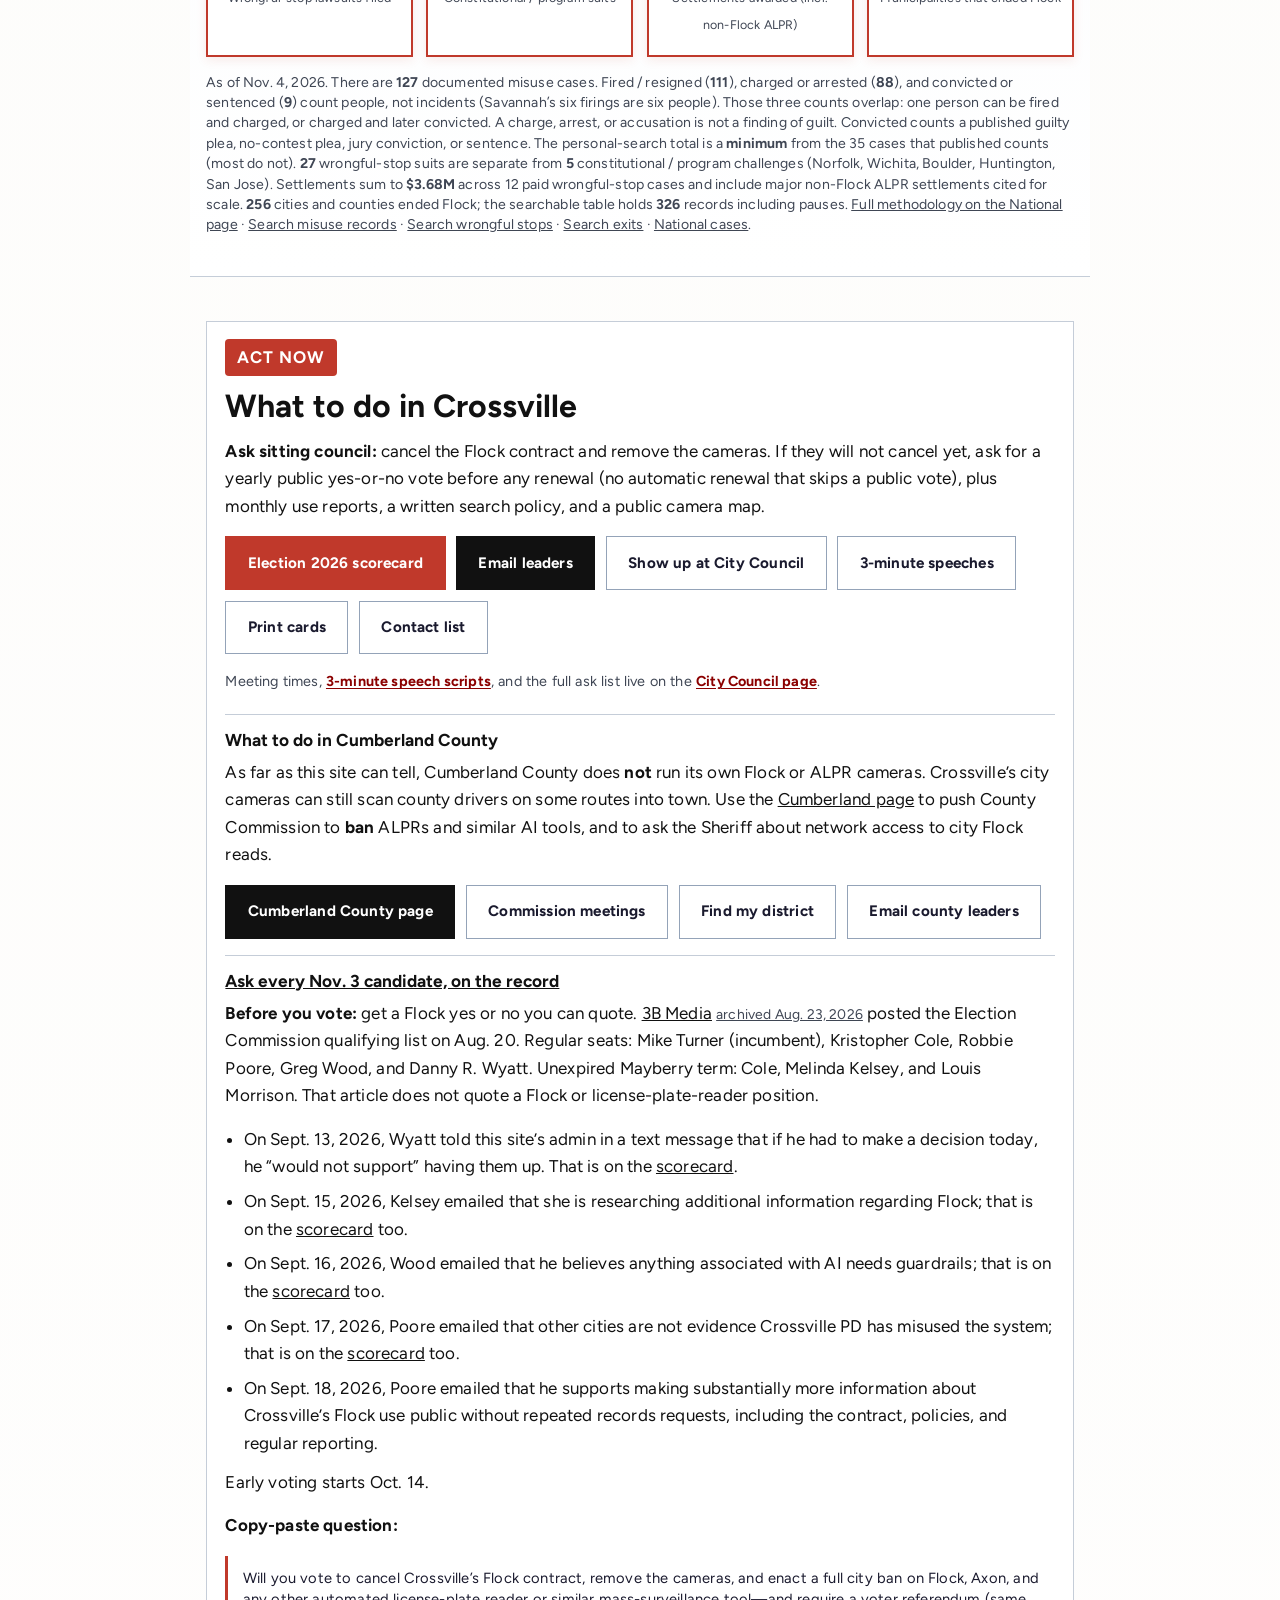
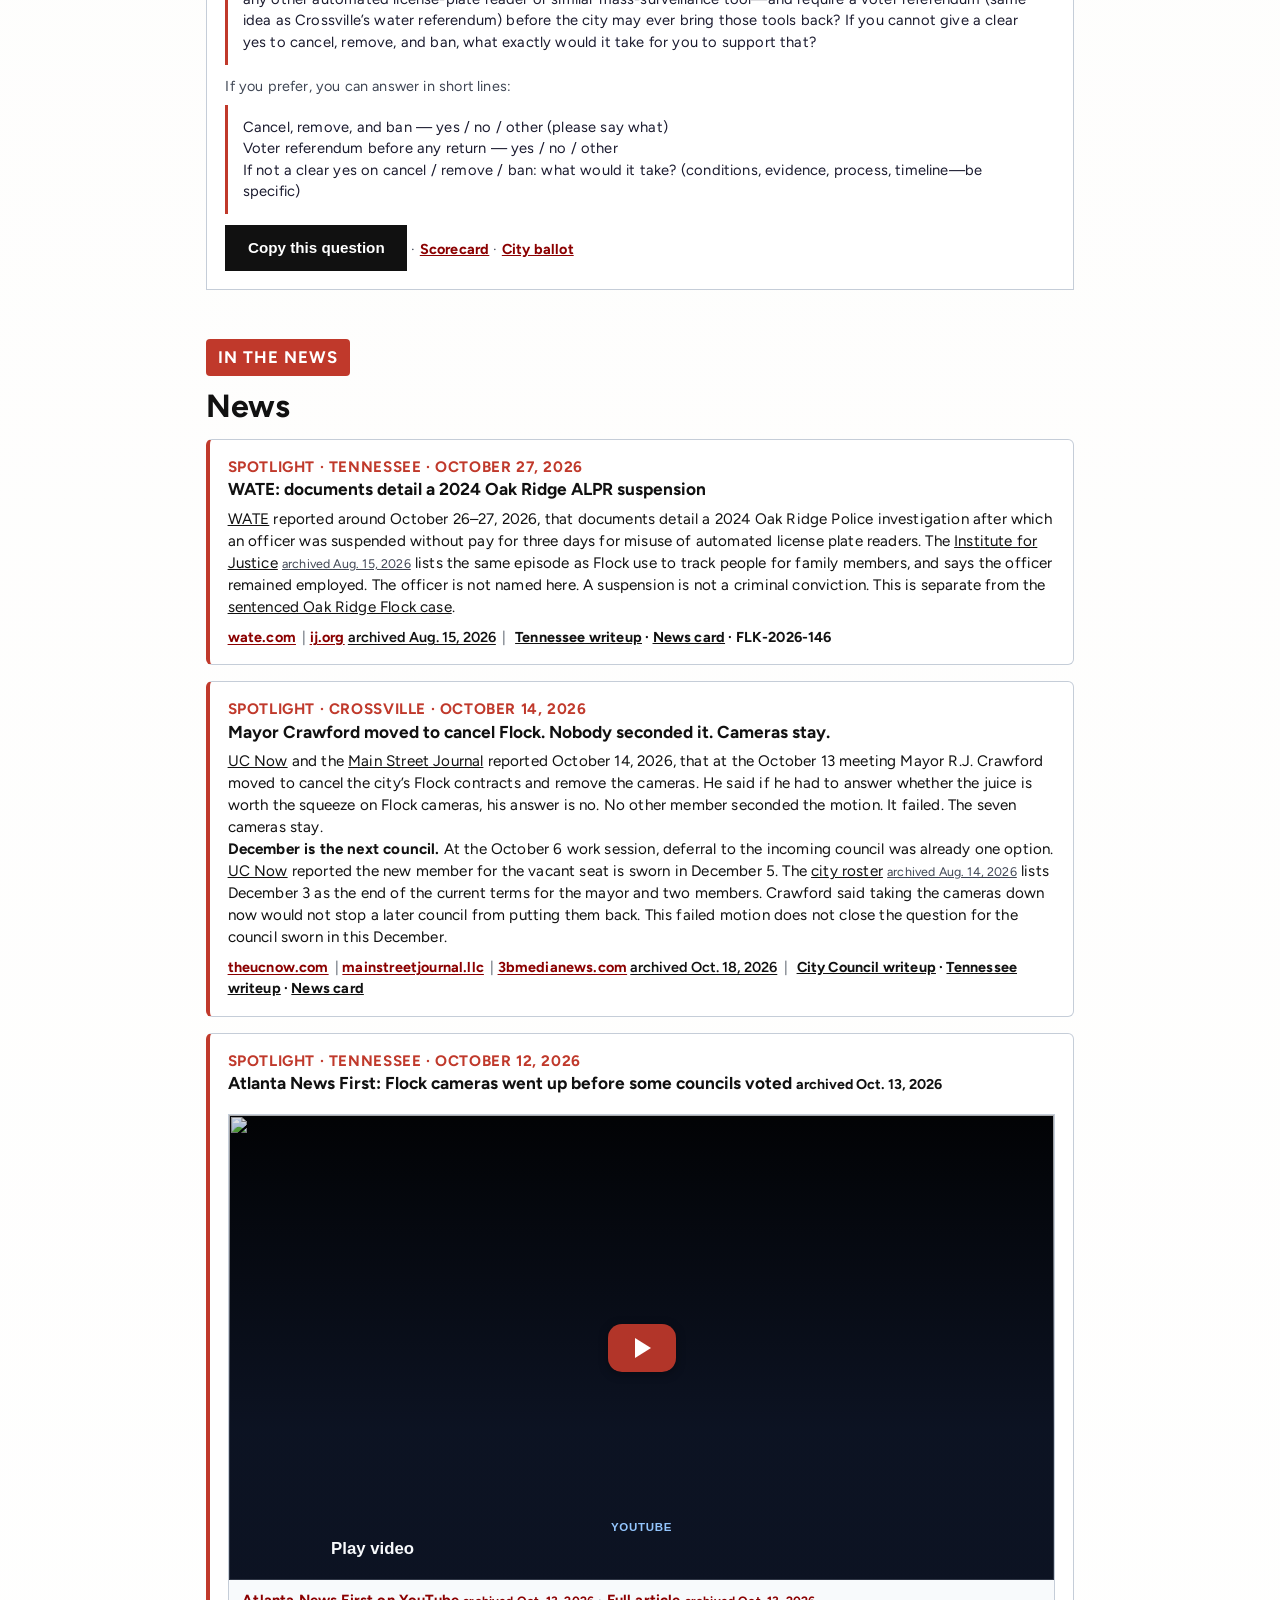
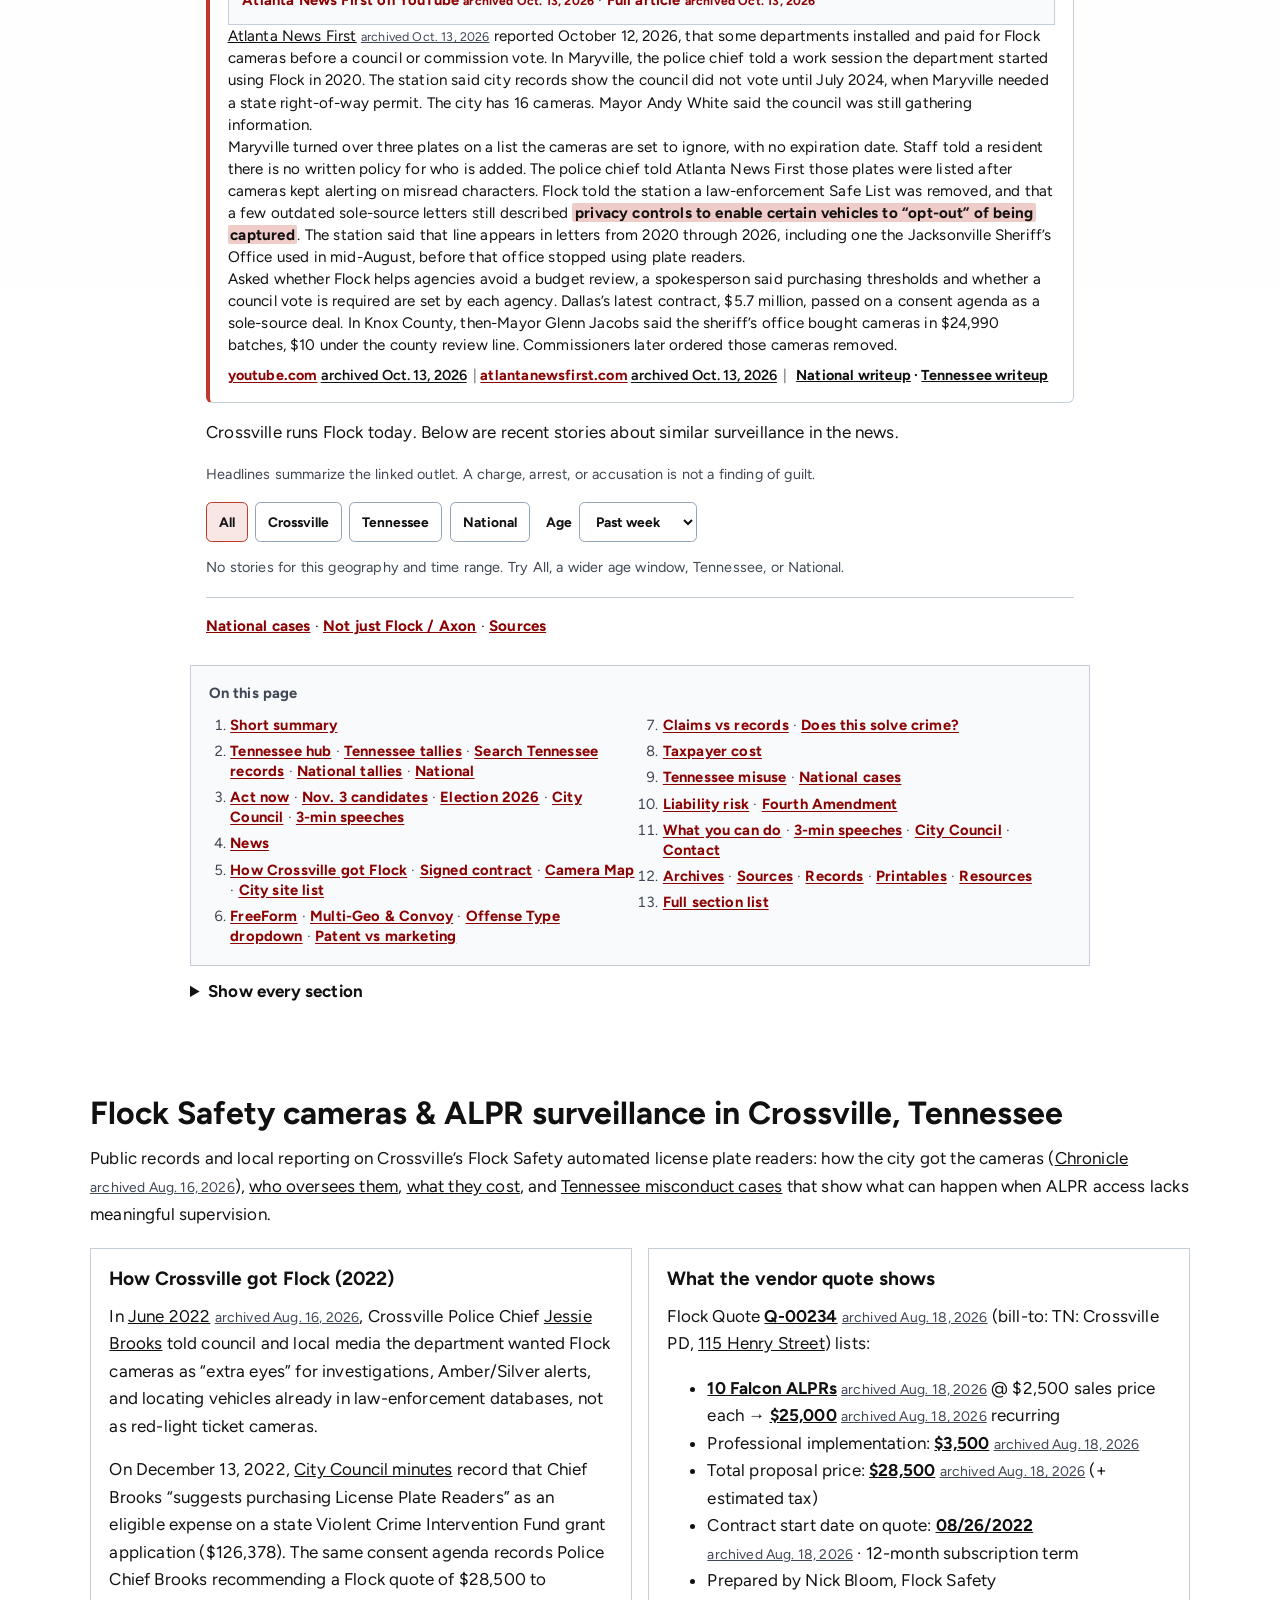
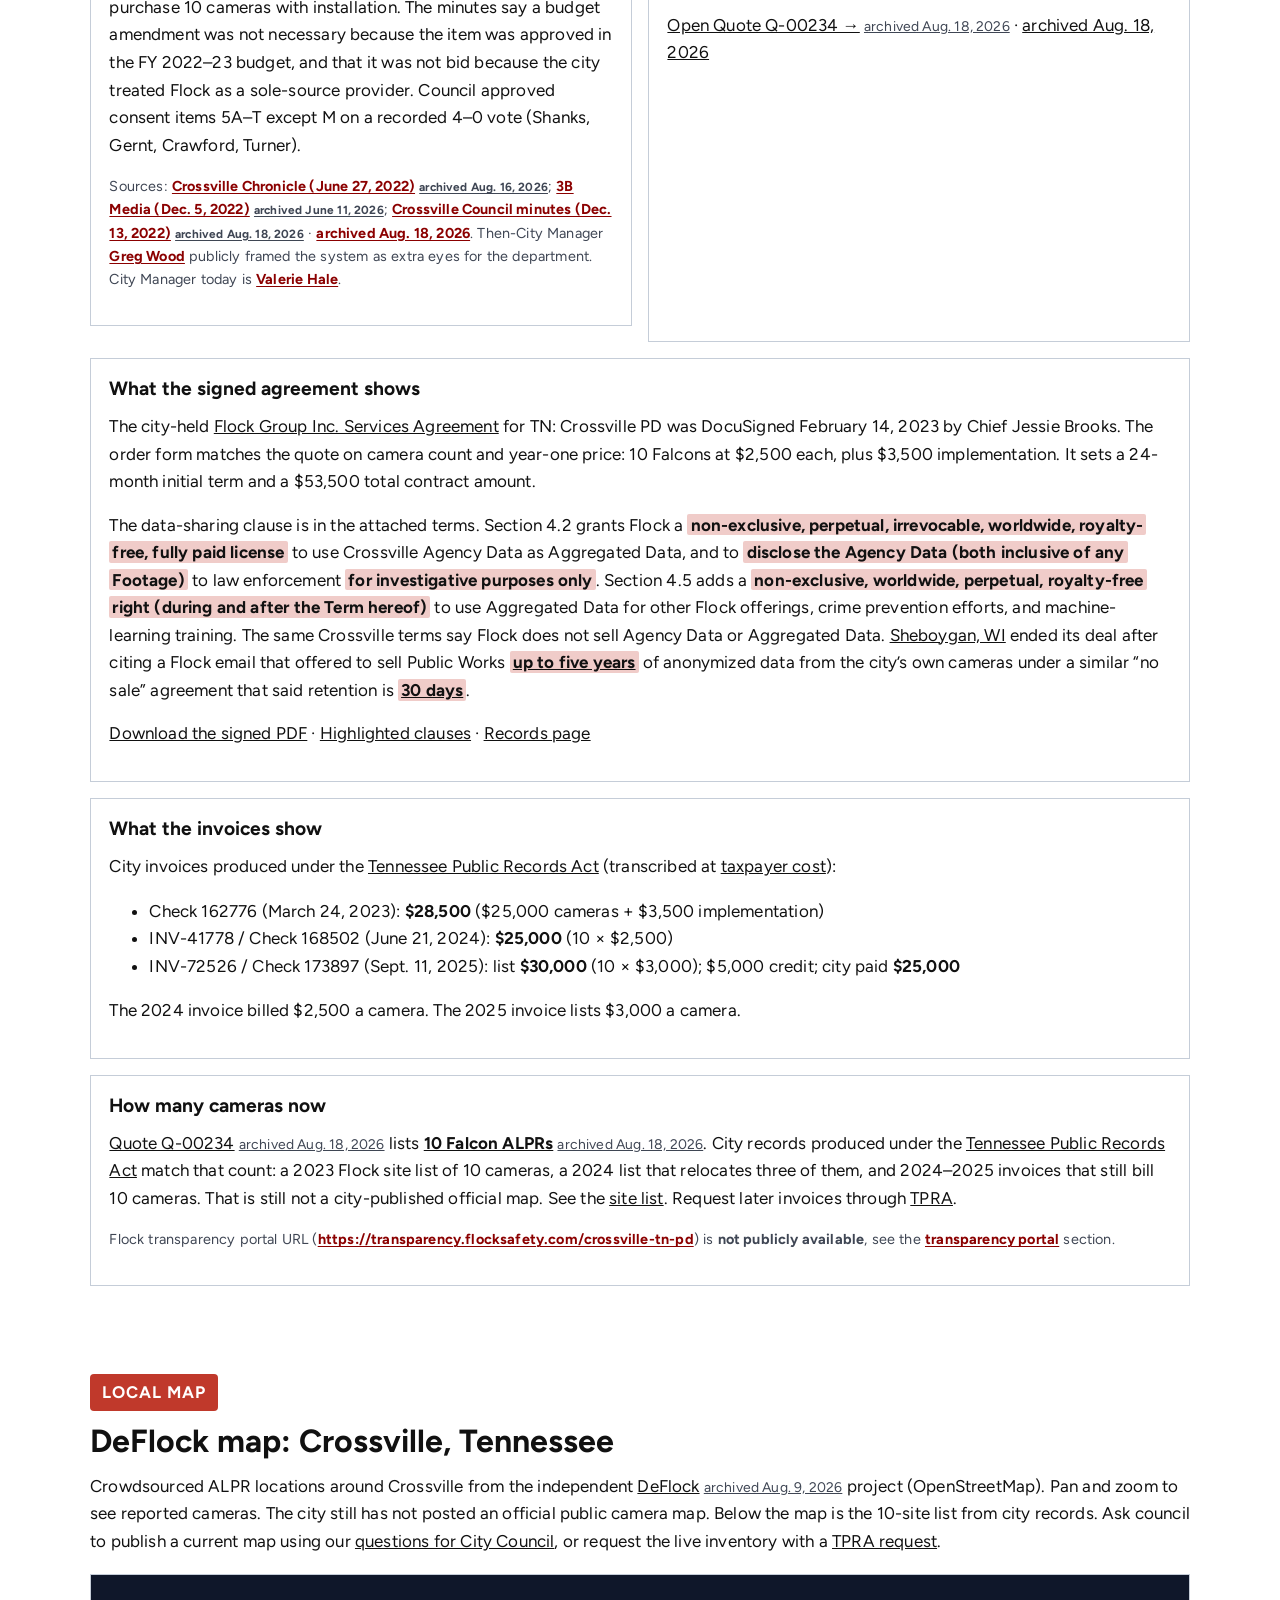
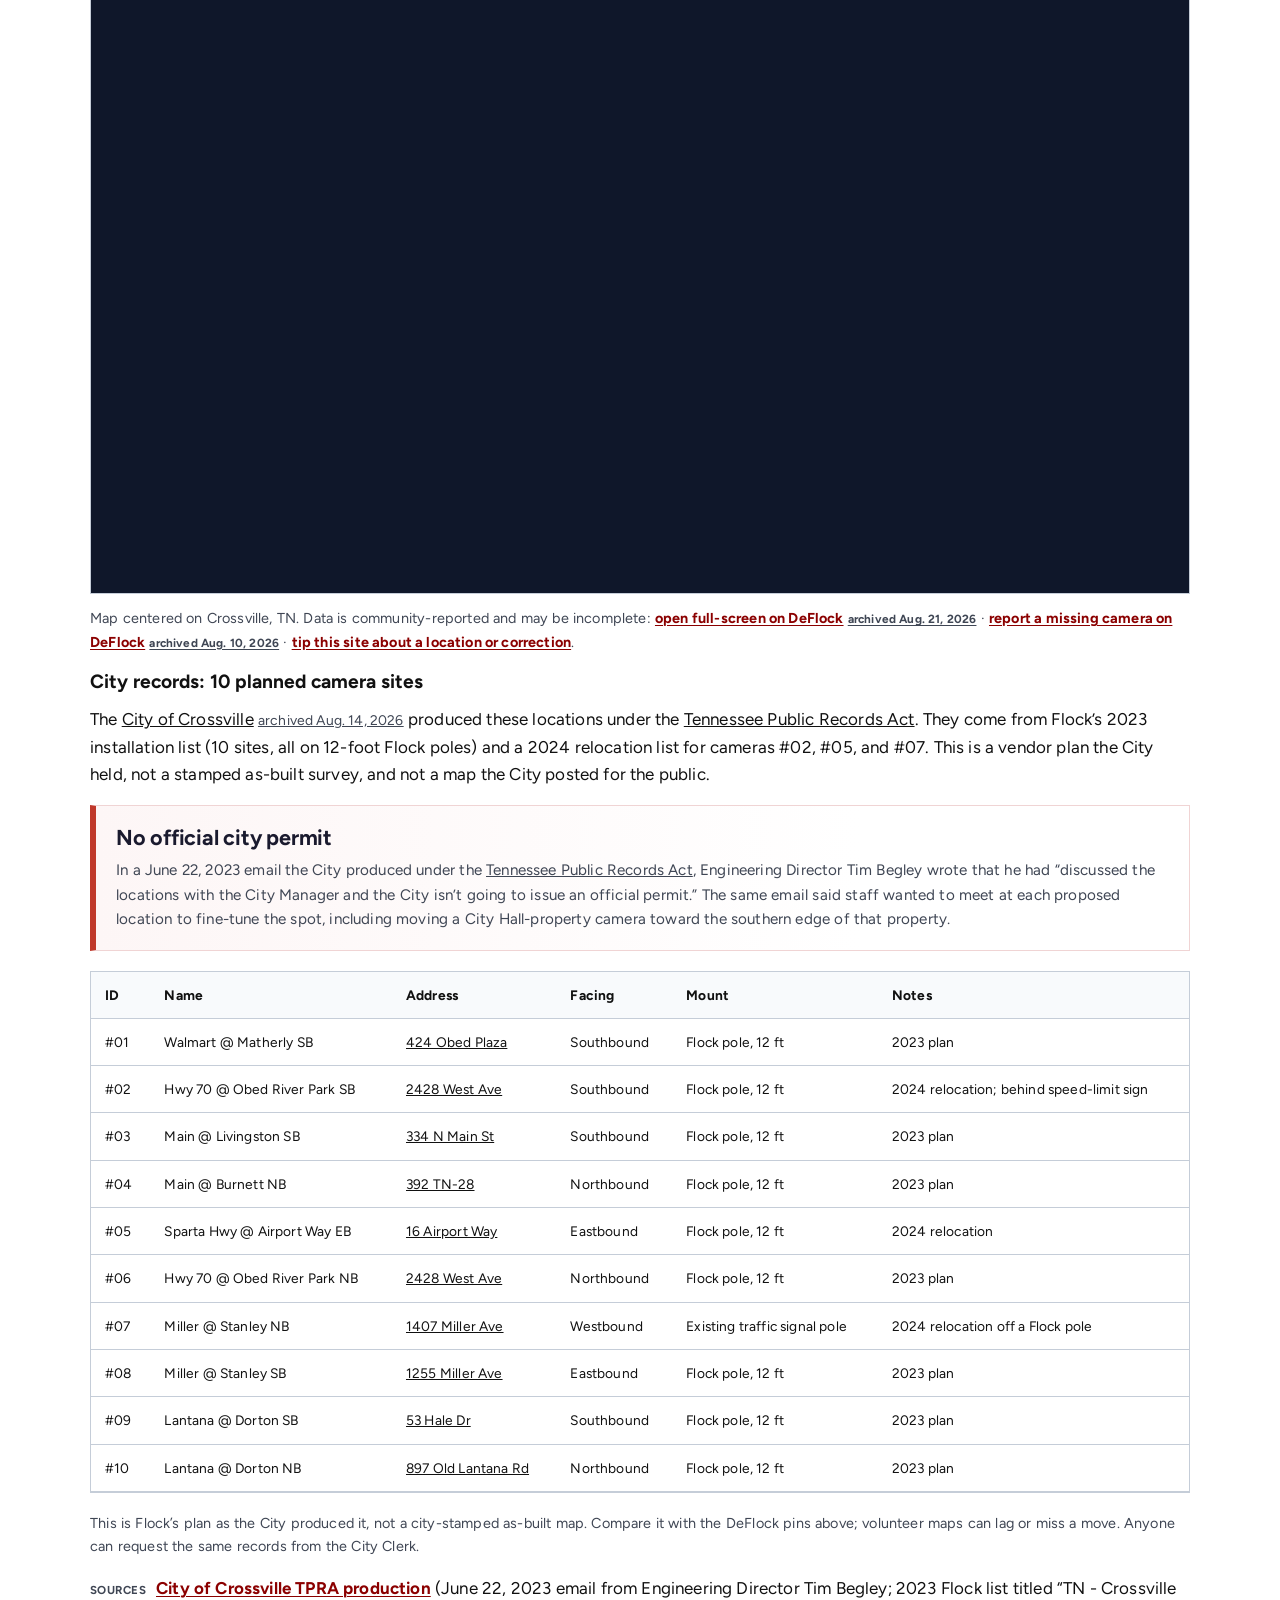
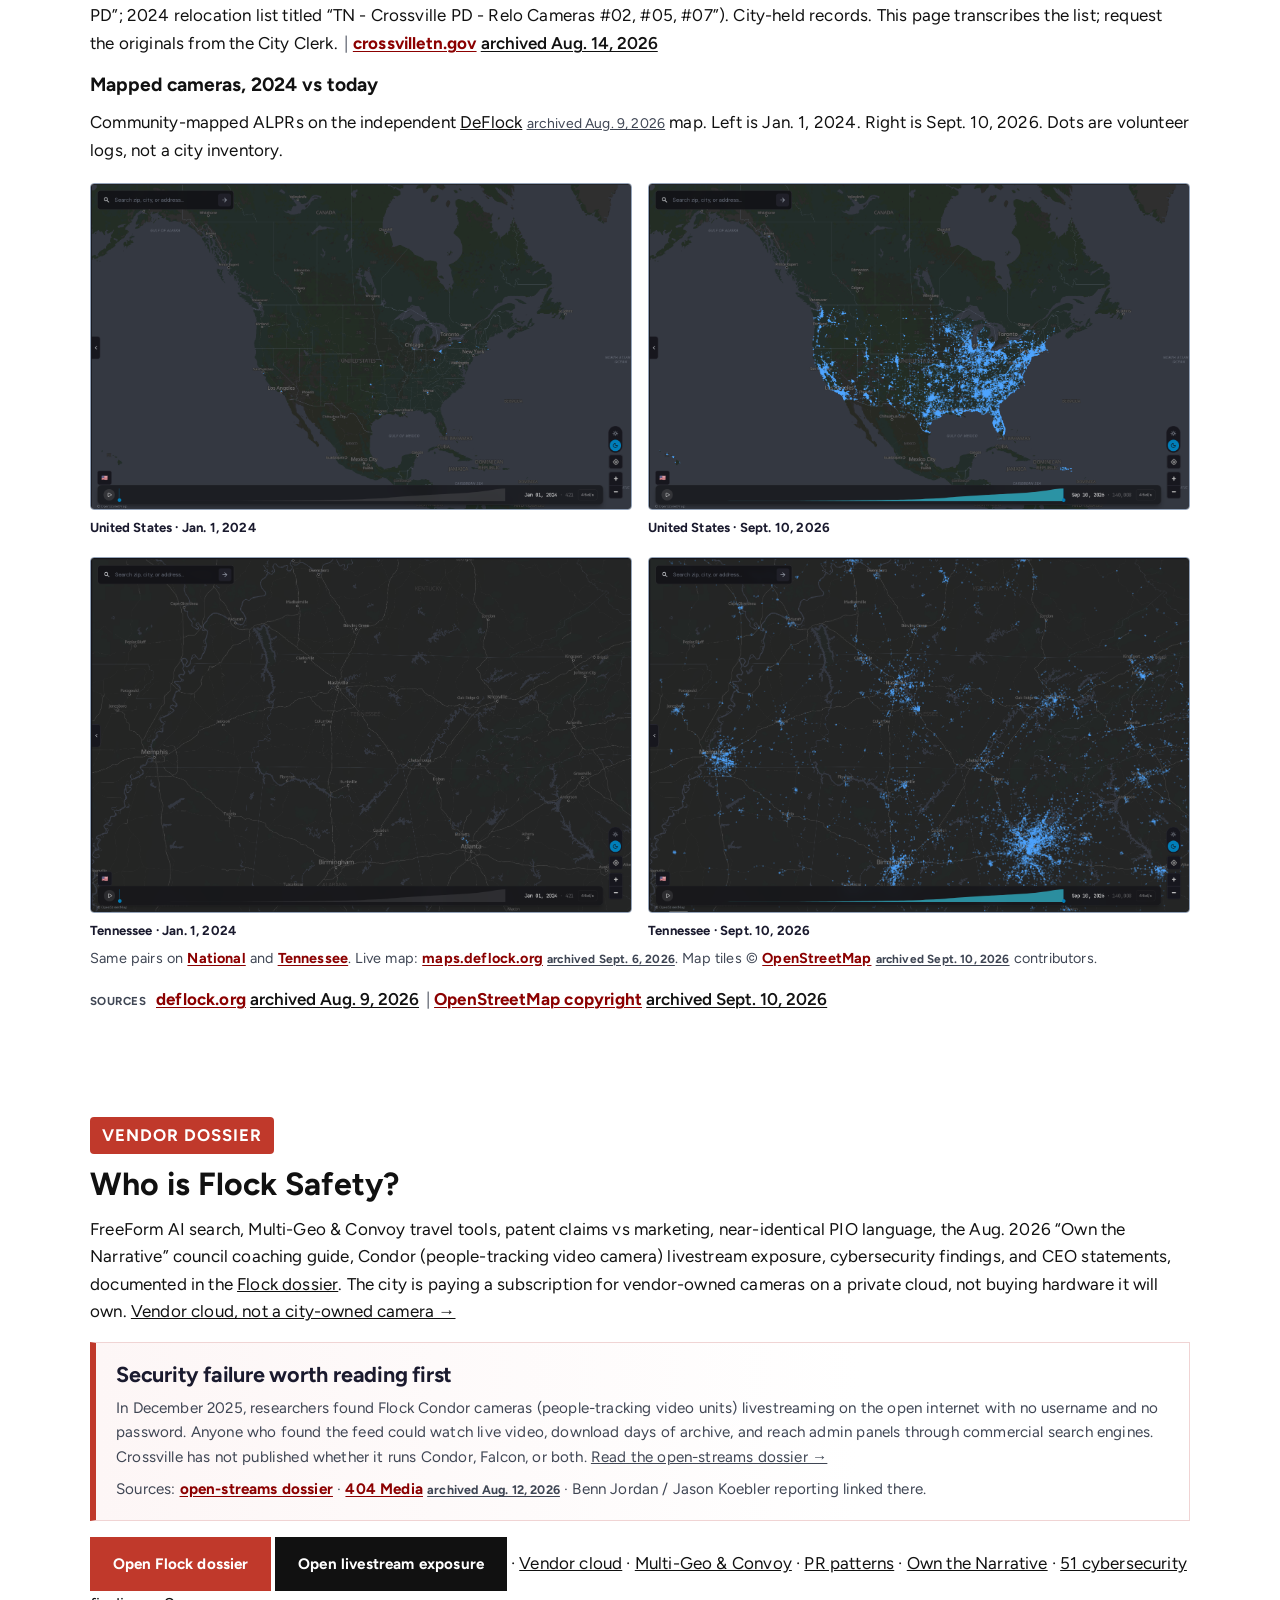
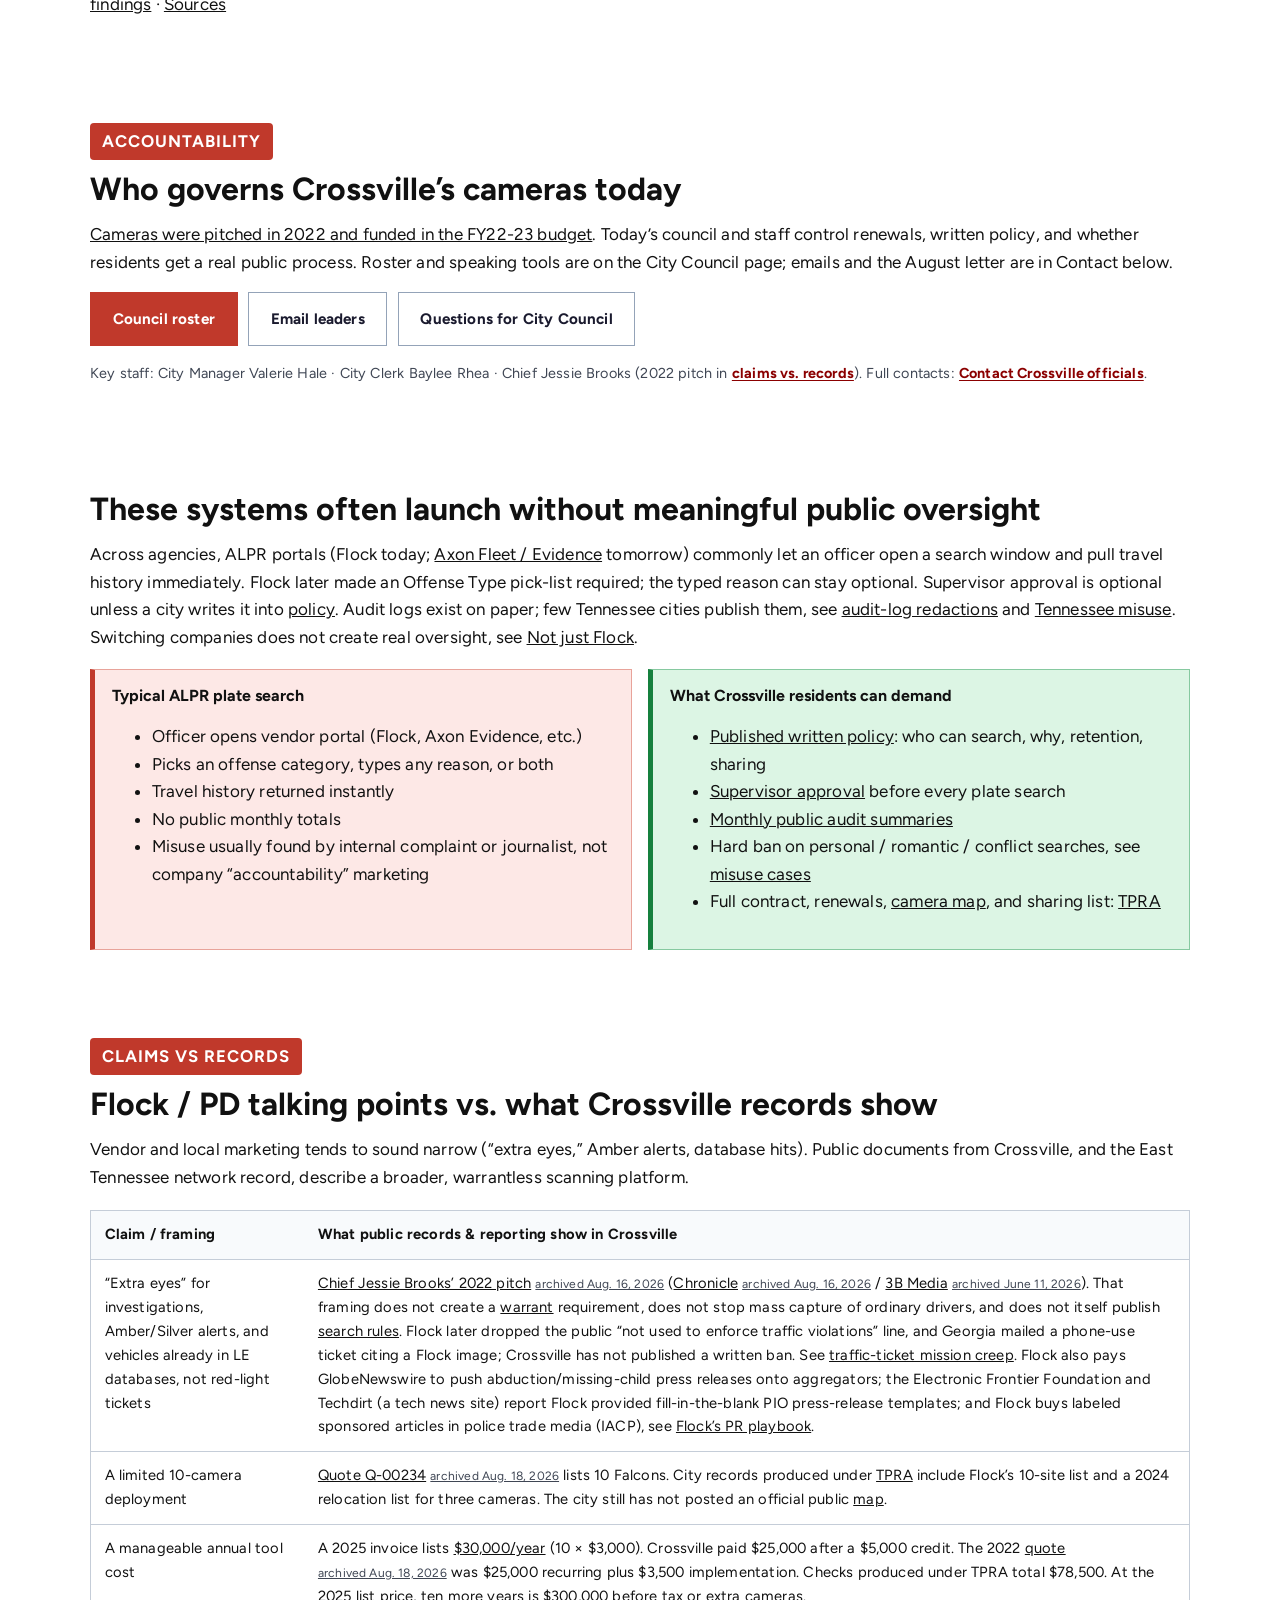
==== commit e2774f97: "Log early-November Flock news, the Nov. 3 results, and October search logs. Add Taylor, Renton, Nant" ====
--- a/index.html
+++ b/index.html
@@ -120,7 +120,7 @@
             "name": "When is the Crossville city election, and who is running for City Council?",
             "acceptedAnswer": {
               "@type": "Answer",
-              "text": "Election day is Tuesday, Nov. 3, 2026. Early voting is Oct. 14 through Oct. 29. Regular City Council seats: Mike Turner (incumbent), Kristopher Cole, Robbie Poore, Greg Wood, and Danny R. Wyatt. Unexpired Mayberry term: Kristopher Cole, Melinda Kelsey, and Louis Morrison. The Aug. 20, 2026 3B Media qualifying list does not quote a Flock or license-plate-reader position. On Sept. 13, 2026, Wyatt told this site’s admin in a text message that if he had to make a decision today, he “would not support” having them up. On Sept. 15, 2026, Kelsey emailed that she is researching additional information regarding Flock and has not given a clear answer yet. On Sept. 16, 2026, Wood emailed that he believes anything associated with AI needs guardrails and has not given a clear answer on cancel. On Sept. 17, 2026, Poore emailed that other cities are not evidence Crossville PD has misused the system and has not given a clear answer on cancel. On Sept. 18, 2026, he emailed that he supports making substantially more information about Crossville’s Flock use public without repeated records requests, including the contract, policies, and regular reporting. This site emailed Mike Turner, Kristopher Cole, and Louis Morrison more than once at the addresses they listed with the Cumberland County Election Commission and received no response whatsoever. Ask before you vote."
+              "text": "The election was Tuesday, Nov. 3, 2026. Unofficial winners: Mike Turner and Danny R. Wyatt (regular seats) and Melinda Kelsey (unexpired term). On the ballot, regular City Council seats: Mike Turner (incumbent), Kristopher Cole, Robbie Poore, Greg Wood, and Danny R. Wyatt. Unexpired Mayberry term: Kristopher Cole, Melinda Kelsey, and Louis Morrison. The Aug. 20, 2026 3B Media qualifying list does not quote a Flock or license-plate-reader position. On Sept. 13, 2026, Wyatt told this site’s admin in a text message that if he had to make a decision today, he “would not support” having them up. On Sept. 15, 2026, Kelsey emailed that she is researching additional information regarding Flock and has not given a clear answer yet. On Sept. 16, 2026, Wood emailed that he believes anything associated with AI needs guardrails and has not given a clear answer on cancel. On Sept. 17, 2026, Poore emailed that other cities are not evidence Crossville PD has misused the system and has not given a clear answer on cancel. On Sept. 18, 2026, he emailed that he supports making substantially more information about Crossville’s Flock use public without repeated records requests, including the contract, policies, and regular reporting. This site emailed Mike Turner, Kristopher Cole, and Louis Morrison more than once at the addresses they listed with the Cumberland County Election Commission and received no response whatsoever. Ask before you vote."
             }
           }
         ]
@@ -451,7 +451,7 @@
         <span class="section-label">Tennessee</span>
         <h2 id="tn-glance">Tennessee dossier tallies</h2>
         <p>These counts are Tennessee rows in the same case files as the national tallies below. They are not Crossville’s local camera program. Search the <a href="tennessee.html#misuse-lookup">misuse</a>, <a href="tennessee.html#wrongful-lookup">wrongful-stop</a>, and <a href="tennessee.html#cancel-lookup">exit</a> tables on the Tennessee page.</p>
-        <div class="dossier-tally-stack" data-tally-src="docs/dossier-tallies.json" aria-label="Tennessee dossier tallies as of October 31, 2026">
+        <div class="dossier-tally-stack" data-tally-src="docs/dossier-tallies.json" aria-label="Tennessee dossier tallies as of November 4, 2026">
           <div>
             <span class="dossier-tally-row-label">Officer misuse</span>
             <div class="stats dossier-tally row-misuse" role="group" aria-label="Tennessee officer misuse tallies">
@@ -504,7 +504,7 @@
             </div>
           </div>
         </div>
-        <p class="dossier-tally-note">As of <time datetime="2026-10-31" data-tally-datetime="as_of_short">Oct. 31, 2026</time>. The abuse records include two Oak Ridge Flock cases (a 2024 three-day unpaid suspension disclosed in October 2026, and a separate officer who was fired, charged, pleaded guilty, and sentenced) and a Shelby County deputy relieved of duty. Fired, charged, and convicted can be the same person. A charge or accusation is not a finding of guilt; the plea and sentence are what the outlets reported. The <strong><span data-tally="tn_lookup_floor_display">110+</span></strong> personal-search figure sums published counts: Oak Ridge 18 and Shelby County 100+. Wrongful-stop records are Morristown (Flock plate misread) and an Elizabethton arrest tied to a North Dakota facial-recognition mismatch, not Flock ALPR. No Tennessee wrongful-stop lawsuit or paid settlement is in the sources yet. <strong><span data-tally="tn_clear_exits">6</span></strong> cities and counties ended Flock (White County rescind, Kingston non-renewal, Sullivan County non-renewal, Knox County ban, Collegedale end, Coopertown end). Monterey’s Law Committee recommended an Axon swap, and Hamilton County’s sheriff paused use on Aug. 31. Those are not full exits.
+        <p class="dossier-tally-note">As of <time datetime="2026-11-04" data-tally-datetime="as_of_short">Nov. 4, 2026</time>. The abuse records include two Oak Ridge Flock cases (a 2024 three-day unpaid suspension disclosed in October 2026, and a separate officer who was fired, charged, pleaded guilty, and sentenced) and a Shelby County deputy relieved of duty. Fired, charged, and convicted can be the same person. A charge or accusation is not a finding of guilt; the plea and sentence are what the outlets reported. The <strong><span data-tally="tn_lookup_floor_display">110+</span></strong> personal-search figure sums published counts: Oak Ridge 18 and Shelby County 100+. Wrongful-stop records are Morristown (Flock plate misread) and an Elizabethton arrest tied to a North Dakota facial-recognition mismatch, not Flock ALPR. No Tennessee wrongful-stop lawsuit or paid settlement is in the sources yet. <strong><span data-tally="tn_clear_exits">6</span></strong> cities and counties ended Flock (White County rescind, Kingston non-renewal, Sullivan County non-renewal, Knox County ban, Collegedale end, Coopertown end). Monterey’s Law Committee recommended an Axon swap, and Hamilton County’s sheriff paused use on Aug. 31. Those are not full exits.
           <a href="tennessee.html#tn-tally">Full methodology on the Tennessee page</a>
           · <a href="tennessee.html#misuse-lookup">Search Tennessee misuse</a>
           · <a href="tennessee.html#wrongful-lookup">wrongful stops</a>
@@ -518,12 +518,12 @@
         <span class="section-label">Nationwide · not Crossville</span>
         <h2 id="national-tally">National dossier tallies</h2>
         <p>These counts come from this site’s <strong>nationwide</strong> case databases, not Crossville’s local camera program. They show the pattern other cities already documented: officer job losses, personal lookups, lawsuits, settlements, and municipal exits.</p>
-        <div class="dossier-tally-stack" data-tally-aria data-tally-src="docs/dossier-tallies.json" aria-label="National dossier tallies as of October 31, 2026">
+        <div class="dossier-tally-stack" data-tally-aria data-tally-src="docs/dossier-tallies.json" aria-label="National dossier tallies as of November 4, 2026">
           <div>
             <span class="dossier-tally-row-label">Officer misuse</span>
             <div class="stats dossier-tally row-misuse" role="group" aria-label="Officer misuse tallies">
               <div class="stat">
-                <span class="num"><a href="national.html#misuse-lookup"><span data-tally="misuse_count">125</span></a></span>
+                <span class="num"><a href="national.html#misuse-lookup"><span data-tally="misuse_count">127</span></a></span>
                 <span class="cap">Documented misuse cases</span>
               </div>
               <div class="stat">
@@ -536,11 +536,11 @@
             <span class="dossier-tally-row-label">Jobs and court outcomes</span>
             <div class="stats dossier-tally row-fallout" role="group" aria-label="Fired, charged, and convicted tallies">
               <div class="stat">
-                <span class="num"><a href="national.html#misuse-lookup"><span data-tally="fired_count">108</span></a></span>
+                <span class="num"><a href="national.html#misuse-lookup"><span data-tally="fired_count">111</span></a></span>
                 <span class="cap">People fired or resigned</span>
               </div>
               <div class="stat">
-                <span class="num"><a href="national.html#misuse-lookup"><span data-tally="charged_count">85</span></a></span>
+                <span class="num"><a href="national.html#misuse-lookup"><span data-tally="charged_count">88</span></a></span>
                 <span class="cap">People charged or arrested<br />(not a finding of guilt)</span>
               </div>
               <div class="stat">
@@ -565,13 +565,13 @@
                 <span class="cap">Settlements awarded (incl. non-Flock ALPR)</span>
               </div>
               <div class="stat">
-                <span class="num"><a href="national.html#cancel-lookup"><span data-tally="clear_exits">252</span></a></span>
+                <span class="num"><a href="national.html#cancel-lookup"><span data-tally="clear_exits">256</span></a></span>
                 <span class="cap">Municipalities that ended Flock</span>
               </div>
             </div>
           </div>
         </div>
-        <p class="dossier-tally-note">As of <time datetime="2026-10-31" data-tally-datetime="as_of_short">Oct. 31, 2026</time>. There are <strong><span data-tally="misuse_count">125</span></strong> documented misuse cases. Fired / resigned (<strong><span data-tally="fired_count">108</span></strong>), charged or arrested (<strong><span data-tally="charged_count">85</span></strong>), and convicted or sentenced (<strong><span data-tally="convicted_count">9</span></strong>) count people, not incidents (Savannah’s six firings are six people). Those three counts overlap: one person can be fired and charged, or charged and later convicted. A charge, arrest, or accusation is not a finding of guilt. Convicted counts a published guilty plea, no-contest plea, jury conviction, or sentence. The personal-search total is a <strong>minimum</strong> from the <span data-tally="lookup_rows">35</span> cases that published counts (most do not). <strong><span data-tally="lawsuit_count">27</span></strong> wrongful-stop suits are separate from <strong><span data-tally="constitutional_count">5</span></strong> constitutional / program challenges (Norfolk, Wichita, Boulder, Huntington, San Jose). Settlements sum to <strong><span data-tally="settlement_display">$3.68M</span></strong> across 12 paid wrongful-stop cases and include major non-Flock ALPR settlements cited for scale. <strong><span data-tally="clear_exits">252</span></strong> cities and counties ended Flock; the searchable table holds <strong><span data-tally="cancel_count">320</span></strong> records including pauses.
+        <p class="dossier-tally-note">As of <time datetime="2026-11-04" data-tally-datetime="as_of_short">Nov. 4, 2026</time>. There are <strong><span data-tally="misuse_count">127</span></strong> documented misuse cases. Fired / resigned (<strong><span data-tally="fired_count">111</span></strong>), charged or arrested (<strong><span data-tally="charged_count">88</span></strong>), and convicted or sentenced (<strong><span data-tally="convicted_count">9</span></strong>) count people, not incidents (Savannah’s six firings are six people). Those three counts overlap: one person can be fired and charged, or charged and later convicted. A charge, arrest, or accusation is not a finding of guilt. Convicted counts a published guilty plea, no-contest plea, jury conviction, or sentence. The personal-search total is a <strong>minimum</strong> from the <span data-tally="lookup_rows">35</span> cases that published counts (most do not). <strong><span data-tally="lawsuit_count">27</span></strong> wrongful-stop suits are separate from <strong><span data-tally="constitutional_count">5</span></strong> constitutional / program challenges (Norfolk, Wichita, Boulder, Huntington, San Jose). Settlements sum to <strong><span data-tally="settlement_display">$3.68M</span></strong> across 12 paid wrongful-stop cases and include major non-Flock ALPR settlements cited for scale. <strong><span data-tally="clear_exits">256</span></strong> cities and counties ended Flock; the searchable table holds <strong><span data-tally="cancel_count">326</span></strong> records including pauses.
           <a href="national.html#dossier-tally">Full methodology on the National page</a>
           · <a href="national.html#misuse-lookup">Search misuse records</a>
           · <a href="national.html#wrongful-lookup">Search wrongful stops</a>
@@ -660,7 +660,7 @@
           <p class="news-spotlight-more">
             <span class="source-cite-item"><a href="https://theucnow.com/2026/10/14/crossville-keeps-flock-cameras-despite-removal-attempt/" target="_blank" rel="noopener">theucnow.com</a></span>
             <span class="source-cite-item"><a href="https://www.mainstreetjournal.llc/is-the-juice-worth-the-squeeze-motions-to-remove-flock-cameras-in-crossville-dies/" target="_blank" rel="noopener">mainstreetjournal.llc</a></span>
-            <span class="source-cite-item"><a href="https://3bmedianews.com/crossville-council-hears-strong-opposition-to-flock-cameras-but-mayors-motion-to-cancel-contract-fails/" target="_blank" rel="noopener">3bmedianews.com</a></span>
+            <span class="source-cite-item"><a href="https://3bmedianews.com/crossville-council-hears-strong-opposition-to-flock-cameras-but-mayors-motion-to-cancel-contract-fails/" target="_blank" rel="noopener">3bmedianews.com</a> <a class="source-archive" href="https://web.archive.org/web/20261018044739/https://3bmedianews.com/crossville-council-hears-strong-opposition-to-flock-cameras-but-mayors-motion-to-cancel-contract-fails/" target="_blank" rel="noopener" title="Wayback Machine snapshot"><time datetime="2026-10-18T04:47:39Z">archived Oct. 18, 2026</time></a></span>
             <span class="source-cite-extra"><a href="council.html#oct13-council">City Council writeup</a> · <a href="tennessee.html#crossville-flock-keep">Tennessee writeup</a> · <a href="#oct14-crossville-motion">News card</a></span>
           </p>
         </article>
@@ -720,9 +720,49 @@
         <p class="note news-geo-empty" data-news-geo-empty hidden>No stories for this geography and time range. Try All, a wider age window, Tennessee, or National.</p>
 
         <ul class="recent-news-list">
-
-
-
+          <li data-geo="local" id="tpra-october-log-card">
+            <div class="news-when">
+            <time datetime="2026-11-04">November 4, 2026</time>
+            <span class="news-update">Update</span>
+            </div>
+            <div>
+              <a href="records.html#search-log">Crossville: October Flock lookup log added</a>
+              <span class="note">117 lookups from the October audit. The public log now has 10,851 rows through October 2026.</span>
+              <p class="news-card-cites"><span class="news-cite-group news-cite-writeups"><span class="news-cite-label">Writeup</span><a href="records.html#search-log" class="news-cite-writeup">Records writeup</a></span></p>
+            </div>
+          </li>
+          <li data-geo="national" id="harnett-county-misuse-card">
+            <time datetime="2026-11-03">November 3, 2026</time>
+            <div>
+              <a href="https://jocoreport.com/former-harnett-detective-fired-indicted-following-flock-camera-investigation/" target="_blank" rel="noopener">JoCo Report: former Harnett County detective indicted after a Flock investigation</a>
+              <span class="note">Felony computer-access count. Fired Sept. 15. A charge is not a finding of guilt. FLK-2026-148.</span>
+              <p class="news-card-cites"><span class="news-cite-group"><span class="news-cite-label">Sources</span><span class="source-cite-item"><a href="https://jocoreport.com/former-harnett-detective-fired-indicted-following-flock-camera-investigation/" target="_blank" rel="noopener" class="news-cite-outlet">jocoreport.com</a></span></span><span class="news-cite-group news-cite-writeups"><span class="news-cite-label">Writeup</span><a href="national.html#harnett-county-misuse" class="news-cite-writeup">National writeup</a></span></p>
+            </div>
+          </li>
+          <li data-geo="local" id="nov3-election-results-card">
+            <time datetime="2026-11-03">November 3, 2026</time>
+            <div>
+              <a href="https://3bmedianews.com/cumberland-county-election-2026-unofficial-final-summary/" target="_blank" rel="noopener">Turner, Wyatt, and Kelsey win Crossville council seats</a>
+              <span class="note">Unofficial totals. Crawford re-elected unopposed. None of the winners has said yes to cancel Flock.</span>
+              <p class="news-card-cites"><span class="news-cite-group"><span class="news-cite-label">Sources</span><span class="source-cite-item"><a href="https://3bmedianews.com/cumberland-county-election-2026-unofficial-final-summary/" target="_blank" rel="noopener" class="news-cite-outlet">3bmedianews.com</a></span><span class="source-cite-item"><a href="https://theucnow.com/2026/11/03/turner-wyatt-and-kelsey-victorious-in-crossville-races/" target="_blank" rel="noopener" class="news-cite-outlet">theucnow.com</a></span></span><span class="news-cite-group news-cite-writeups"><span class="news-cite-label">Writeup</span><a href="election.html#results" class="news-cite-writeup">Election results</a></span></p>
+            </div>
+          </li>
+          <li data-geo="national" id="indian-river-misuse-card">
+            <time datetime="2026-11-02">November 2, 2026</time>
+            <div>
+              <a href="http://veronews.com/2026/11/02/two-irc-deputies-arrested-after-flock-misuse/" target="_blank" rel="noopener">Vero News: two former Indian River County deputies arrested after a Flock audit</a>
+              <span class="note">One resigned, one was fired in 2025. Quarterly audits promised. A charge is not a finding of guilt. FLK-2026-147.</span>
+              <p class="news-card-cites"><span class="news-cite-group"><span class="news-cite-label">Sources</span><span class="source-cite-item"><a href="http://veronews.com/2026/11/02/two-irc-deputies-arrested-after-flock-misuse/" target="_blank" rel="noopener" class="news-cite-outlet">veronews.com</a></span></span><span class="news-cite-group news-cite-writeups"><span class="news-cite-label">Writeup</span><a href="national.html#indian-river-misuse" class="news-cite-writeup">National writeup</a></span></p>
+            </div>
+          </li>
+          <li data-geo="national" id="taylor-tx-cancel-card">
+            <time datetime="2026-11-02">November 2, 2026</time>
+            <div>
+              <a href="https://www.fox7austin.com/news/city-taylor-terminates-contract-flock-safety" target="_blank" rel="noopener">Taylor, Texas, ends Flock over data security and low use</a>
+              <span class="note">Eight cameras on Highways 79 and 95. CAN-2026-326.</span>
+              <p class="news-card-cites"><span class="news-cite-group"><span class="news-cite-label">Sources</span><span class="source-cite-item"><a href="https://www.fox7austin.com/news/city-taylor-terminates-contract-flock-safety" target="_blank" rel="noopener" class="news-cite-outlet">fox7austin.com</a></span></span><span class="news-cite-group news-cite-writeups"><span class="news-cite-label">Writeup</span><a href="national.html#taylor-tx-cancel" class="news-cite-writeup">National writeup</a></span></p>
+            </div>
+          </li>
           <li data-geo="national" id="alexandria-va-cancel-card">
             <time datetime="2026-10-30">October 30, 2026</time>
             <div>
@@ -817,6 +857,17 @@
               <p class="news-card-cites"><span class="news-cite-group"><span class="news-cite-label">Sources</span><span class="source-cite-item"><a href="https://www.wsbtv.com/news/local/residents-meet-question-privacy-protections-flock-cameras/4XTHYRABF5CVNHDH4PBDL33JEA/" target="_blank" rel="noopener" class="news-cite-outlet">wsbtv.com</a></span></span><span class="news-cite-group news-cite-writeups"><span class="news-cite-label">Writeup</span><a href="national.html#south-fulton-town-hall" class="news-cite-writeup">National writeup</a></span></p>
             </div>
           </li>
+          <li data-geo="national" id="plymouth-mn-unplugged-card">
+            <div class="news-when">
+            <time datetime="2026-10-23">October 23, 2026</time>
+            <span class="news-update">Update</span>
+            </div>
+            <div>
+              <a href="https://www.thedrive.com/news/my-city-canceled-flocks-contract-flock-ignored-it-so-the-police-chief-unplugged-the-cameras" target="_blank" rel="noopener">Flock did not answer Plymouth’s cancellation, so the chief unplugged the cameras</a>
+              <span class="note">Cameras still standing with no removal date. CAN-2026-231.</span>
+              <p class="news-card-cites"><span class="news-cite-group"><span class="news-cite-label">Sources</span><span class="source-cite-item"><a href="https://www.thedrive.com/news/my-city-canceled-flocks-contract-flock-ignored-it-so-the-police-chief-unplugged-the-cameras" target="_blank" rel="noopener" class="news-cite-outlet">thedrive.com</a></span></span><span class="news-cite-group news-cite-writeups"><span class="news-cite-label">Writeup</span><a href="national.html#plymouth-mn-cancel" class="news-cite-writeup">National writeup</a></span></p>
+            </div>
+          </li>
           <li data-geo="national" id="georgetown-in-misuse-card">
             <time datetime="2026-10-22">October 22, 2026</time>
             <div>
@@ -941,10 +992,14 @@
               <p class="news-card-cites"><span class="news-cite-group"><span class="news-cite-label">Sources</span><span class="source-cite-item"><a href="https://www.13abc.com/2026/10/21/vote-fails-toledo-council-delays-decision-push-end-flock-use/" target="_blank" rel="noopener" class="news-cite-outlet">13abc.com</a></span></span><span class="news-cite-group news-cite-writeups"><span class="news-cite-label">Writeup</span><a href="national.html#toledo-vote-fails" class="news-cite-writeup">National writeup</a></span></p>
             </div>
           </li>
-          
-          
-          
-          
+          <li data-geo="national" id="renton-wa-cancel-card">
+            <time datetime="2026-10-21">October 21, 2026</time>
+            <div>
+              <a href="https://www.redmond-reporter.com/2026/11/02/flock-outta-here-city-of-renton-ends-alpr-contract/" target="_blank" rel="noopener">Renton, Washington, will not renew Flock</a>
+              <span class="note">24 cameras, off since May. CAN-2026-325.</span>
+              <p class="news-card-cites"><span class="news-cite-group"><span class="news-cite-label">Sources</span><span class="source-cite-item"><a href="https://www.redmond-reporter.com/2026/11/02/flock-outta-here-city-of-renton-ends-alpr-contract/" target="_blank" rel="noopener" class="news-cite-outlet">redmond-reporter.com</a></span></span><span class="news-cite-group news-cite-writeups"><span class="news-cite-label">Writeup</span><a href="national.html#renton-wa-cancel" class="news-cite-writeup">National writeup</a></span></p>
+            </div>
+          </li>
           <li data-geo="national" id="arvada-cancel-card">
             <time datetime="2026-10-20">October 20, 2026</time>
             <div>
@@ -1009,7 +1064,7 @@
               <p class="news-card-cites"><span class="news-cite-group"><span class="news-cite-label">Sources</span><span class="source-cite-item"><a href="https://www.uppermichigansource.com/2026/10/21/florence-county-board-approves-data-center-moratorium-ends-flock-camera-use/" target="_blank" rel="noopener" class="news-cite-outlet">uppermichigansource.com</a></span></span><span class="news-cite-group news-cite-writeups"><span class="news-cite-label">Writeup</span><a href="national.html#florence-wi-cancel" class="news-cite-writeup">National writeup</a></span></p>
             </div>
           </li>
-<li data-geo="national" id="boynton-beach-cancel-card">
+          <li data-geo="national" id="boynton-beach-cancel-card">
             <time datetime="2026-10-20">October 20, 2026</time>
             <div>
               <a href="https://cbs12.com/news/local/boynton-beach-moves-toward-ending-flock-camera-agreements-considers-reducing-surveillance" target="_blank" rel="noopener">Boynton Beach agrees to let Flock agreements expire</a>
@@ -1017,7 +1072,7 @@
               <p class="news-card-cites"><span class="news-cite-group"><span class="news-cite-label">Sources</span><span class="source-cite-item"><a href="https://cbs12.com/news/local/boynton-beach-moves-toward-ending-flock-camera-agreements-considers-reducing-surveillance" target="_blank" rel="noopener" class="news-cite-outlet">cbs12.com</a></span></span><span class="news-cite-group news-cite-writeups"><span class="news-cite-label">Writeup</span><a href="national.html#boynton-beach-cancel" class="news-cite-writeup">National writeup</a></span></p>
             </div>
           </li>
-<li data-geo="national" id="siloam-springs-pause-card">
+          <li data-geo="national" id="siloam-springs-pause-card">
             <time datetime="2026-10-20">October 20, 2026</time>
             <div>
               <a href="https://www.4029tv.com/article/siloam-springs-turns-off-flock-safety-cameras-while-board-reviews-contract/74198618" target="_blank" rel="noopener">Siloam Springs turns Flock cameras off while it reviews the contract</a>
@@ -1025,7 +1080,7 @@
               <p class="news-card-cites"><span class="news-cite-group"><span class="news-cite-label">Sources</span><span class="source-cite-item"><a href="https://www.4029tv.com/article/siloam-springs-turns-off-flock-safety-cameras-while-board-reviews-contract/74198618" target="_blank" rel="noopener" class="news-cite-outlet">4029tv.com</a></span></span><span class="news-cite-group news-cite-writeups"><span class="news-cite-label">Writeup</span><a href="national.html#siloam-springs-pause" class="news-cite-writeup">National writeup</a></span></p>
             </div>
           </li>
-<li data-geo="national" id="maries-county-cancel-card">
+          <li data-geo="national" id="maries-county-cancel-card">
             <time datetime="2026-10-20">October 20, 2026</time>
             <div>
               <a href="https://abc17news.com/news/maries/2026/10/20/maries-county-requests-more-than-13000-refund-with-flock-safety-following-termination-agreement/" target="_blank" rel="noopener">Maries County ends a Flock agreement before cameras were installed</a>
@@ -1033,7 +1088,7 @@
               <p class="news-card-cites"><span class="news-cite-group"><span class="news-cite-label">Sources</span><span class="source-cite-item"><a href="https://abc17news.com/news/maries/2026/10/20/maries-county-requests-more-than-13000-refund-with-flock-safety-following-termination-agreement/" target="_blank" rel="noopener" class="news-cite-outlet">abc17news.com</a></span></span><span class="news-cite-group news-cite-writeups"><span class="news-cite-label">Writeup</span><a href="national.html#maries-county-cancel" class="news-cite-writeup">National writeup</a></span></p>
             </div>
           </li>
-<li data-geo="national" id="sherman-tx-cancel-card">
+          <li data-geo="national" id="sherman-tx-cancel-card">
             <div class="news-when">
             <time datetime="2026-10-19">October 19, 2026</time>
             <span class="news-update">Update</span>
@@ -1092,6 +1147,22 @@
               <p class="news-card-cites"><span class="news-cite-group"><span class="news-cite-label">Sources</span><span class="source-cite-item"><a href="https://www.fox19.com/2026/10/16/sharonville-police-lieutenant-resigns-after-being-charged-illegal-flock-usage/" target="_blank" rel="noopener" class="news-cite-outlet">fox19.com</a></span><span class="source-cite-item"><a href="https://www.wvxu.org/local-news/2026-10-13/sharonville-police-officer-charged-felony-misusing-flock-safety-license-plate-reader" target="_blank" rel="noopener" class="news-cite-outlet">wvxu.org</a></span></span><span class="news-cite-group news-cite-writeups"><span class="news-cite-label">Writeup</span><a href="national.html#sharonville-misuse" class="news-cite-writeup">National writeup</a></span></p>
             </div>
           </li>
+          <li data-geo="national" id="milton-misuse-card">
+            <time datetime="2026-10-16">October 16, 2026</time>
+            <div>
+              <a href="https://www.wsbtv.com/news/local/fulton-county/milton-officer-year-fired-over-use-flock-cameras-attorney-says/7TDQGECAQZDAVCXQF3XZ334C2Y/" target="_blank" rel="noopener">Milton, Georgia: 2025 Officer of the Year fired over Flock searches, attorney says</a>
+              <span class="note">Terminated Aug. 7. Attorney says seven searches to check on a spouse in diabetic emergencies. City says more is coming. FLK-2026-136.</span>
+              <p class="news-card-cites"><span class="news-cite-group"><span class="news-cite-label">Sources</span><span class="source-cite-item"><a href="https://www.wsbtv.com/news/local/fulton-county/milton-officer-year-fired-over-use-flock-cameras-attorney-says/7TDQGECAQZDAVCXQF3XZ334C2Y/" target="_blank" rel="noopener" class="news-cite-outlet">wsbtv.com</a></span><span class="source-cite-item"><a href="https://www.readroundabout.com/issues/71" target="_blank" rel="noopener" class="news-cite-outlet">readroundabout.com</a></span></span><span class="news-cite-group news-cite-writeups"><span class="news-cite-label">Writeup</span><a href="national.html#milton-misuse" class="news-cite-writeup">National writeup</a></span></p>
+            </div>
+          </li>
+          <li data-geo="national" id="mapquest-surveillance-layer-card">
+            <time datetime="2026-10-16">October 16, 2026</time>
+            <div>
+              <a href="https://www.theverge.com/tech/1012989/mapquest-says-its-new-surveillance-layer-can-help-you-spot-flock-cameras" target="_blank" rel="noopener">MapQuest adds a Surveillance Layer for known plate readers</a>
+              <span class="note">Shows Flock and other ALPR locations alongside traffic overlays. Data source not fully disclosed.</span>
+              <p class="news-card-cites"><span class="news-cite-group"><span class="news-cite-label">Sources</span><span class="source-cite-item"><a href="https://www.engadget.com/2288729/mapquest-will-now-show-you-where-flock-cameras-are-in-your-neighborhood/" target="_blank" rel="noopener" class="news-cite-outlet">engadget.com</a></span><span class="source-cite-item"><a href="https://www.theverge.com/tech/1012989/mapquest-says-its-new-surveillance-layer-can-help-you-spot-flock-cameras" target="_blank" rel="noopener" class="news-cite-outlet">theverge.com</a></span></span><span class="news-cite-group news-cite-writeups"><span class="news-cite-label">Writeup</span><a href="national.html#mapquest-surveillance-layer" class="news-cite-writeup">National writeup</a></span></p>
+            </div>
+          </li>
           <li data-geo="national" id="tempe-alpr-ban-card">
             <time datetime="2026-10-15">October 15, 2026</time>
             <div>
@@ -1100,6 +1171,70 @@
               <p class="news-card-cites"><span class="news-cite-group"><span class="news-cite-label">Sources</span><span class="source-cite-item"><a href="https://ktar.com/arizona-news/tempe-becomes-1st-arizona-city-to-enact-strict-ban-on-automated-license-plate-readers" target="_blank" rel="noopener" class="news-cite-outlet">ktar.com</a></span><span class="source-cite-item"><a href="https://www.abc15.com/news/region-southeast-valley/tempe/tempe-becomes-first-arizona-city-to-ban-police-use-of-license-plate-readers" target="_blank" rel="noopener" class="news-cite-outlet">abc15.com</a></span></span><span class="news-cite-group news-cite-writeups"><span class="news-cite-label">Writeup</span><a href="national.html#tempe-cancel" class="news-cite-writeup">National writeup</a></span></p>
             </div>
           </li>
+          <li data-geo="national" id="savannah-ice-login-card">
+            <time datetime="2026-10-15">October 15, 2026</time>
+            <div>
+              <a href="https://www.wtoc.com/2026/10/15/savannah-officer-fired-sharing-flock-login-with-ice-agent-husband/" target="_blank" rel="noopener">Savannah: fired officer gave Flock login to ICE-agent husband; ICE investigating</a>
+              <span class="note">One of the six August firings. Audit cited 983 searches on that account. GBI did not charge the officer. FLK-2026-026.</span>
+              <p class="news-card-cites"><span class="news-cite-group"><span class="news-cite-label">Sources</span><span class="source-cite-item"><a href="https://www.wtoc.com/2026/10/15/savannah-officer-fired-sharing-flock-login-with-ice-agent-husband/" target="_blank" rel="noopener" class="news-cite-outlet">wtoc.com</a></span><span class="source-cite-item"><a href="https://www.wjcl.com/article/savannah-police-officer-ice-agent-flock-access/74135816" target="_blank" rel="noopener" class="news-cite-outlet">wjcl.com</a></span></span><span class="news-cite-group news-cite-writeups"><span class="news-cite-label">Writeup</span><a href="national.html#savannah-flock-leave" class="news-cite-writeup">National writeup</a></span></p>
+            </div>
+          </li>
+          <li data-geo="national" id="richmond-county-7th-card">
+            <time datetime="2026-10-15">October 15, 2026</time>
+            <div>
+              <a href="https://www.wrdw.com/2026/10/15/another-richmond-county-deputy-arrested-misusing-license-plate-reader-system/" target="_blank" rel="noopener">Richmond County, Georgia: another deputy arrested and fired over alleged Flock misuse</a>
+              <span class="note">Seventh in the office’s Flock audit wave. Charged, not convicted. FLK-2026-082.</span>
+              <p class="news-card-cites"><span class="news-cite-group"><span class="news-cite-label">Sources</span><span class="source-cite-item"><a href="https://www.wrdw.com/2026/10/15/another-richmond-county-deputy-arrested-misusing-license-plate-reader-system/" target="_blank" rel="noopener" class="news-cite-outlet">wrdw.com</a></span></span><span class="news-cite-group news-cite-writeups"><span class="news-cite-label">Writeup</span><a href="national.html#richmond-county-misuse" class="news-cite-writeup">National writeup</a></span></p>
+            </div>
+          </li>
+          <li data-geo="national" id="oakland-county-ice-probe-card">
+            <time datetime="2026-10-15">October 15, 2026</time>
+            <div>
+              <a href="https://www.mlive.com/news/detroit/2026/10/oakland-county-sheriffs-officials-investigate-possible-misuse-of-flock-data.html" target="_blank" rel="noopener">Oakland County, Michigan: criminal probe of former deputy’s alleged Flock sharing with ICE</a>
+              <span class="note">Sheriff’s detectives investigating. No charges reported in that story. FLK-2026-137.</span>
+              <p class="news-card-cites"><span class="news-cite-group"><span class="news-cite-label">Sources</span><span class="source-cite-item"><a href="https://www.mlive.com/news/detroit/2026/10/oakland-county-sheriffs-officials-investigate-possible-misuse-of-flock-data.html" target="_blank" rel="noopener" class="news-cite-outlet">mlive.com</a></span></span><span class="news-cite-group news-cite-writeups"><span class="news-cite-label">Writeup</span><a href="national.html#oakland-county-ice-probe" class="news-cite-writeup">National writeup</a></span></p>
+            </div>
+          </li>
+          <li data-geo="national" id="russellville-ar-cancel-card">
+            <time datetime="2026-10-15">October 15, 2026</time>
+            <div>
+              <a href="https://www.rivervalleyradio.com/russellville-moves-away-from-flock-as-cities-nationwide-rethink-camera-networks/" target="_blank" rel="noopener">Russellville, Arkansas, votes against renewing Flock</a>
+              <span class="note">Council without opposition. Chief already cut Flock from the 2027 budget. Cameras stay until about Feb. 18, 2027. CAN-2026-288.</span>
+              <p class="news-card-cites"><span class="news-cite-group"><span class="news-cite-label">Sources</span><span class="source-cite-item"><a href="https://www.rivervalleyradio.com/russellville-moves-away-from-flock-as-cities-nationwide-rethink-camera-networks/" target="_blank" rel="noopener" class="news-cite-outlet">rivervalleyradio.com</a></span></span><span class="news-cite-group news-cite-writeups"><span class="news-cite-label">Writeup</span><a href="national.html#russellville-ar-cancel" class="news-cite-writeup">National writeup</a></span></p>
+            </div>
+          </li>
+          <li data-geo="national" id="amelia-va-cancel-card">
+            <time datetime="2026-10-15">October 15, 2026</time>
+            <div>
+              <a href="https://www.12onyourside.com/2026/10/15/amelia-sheriffs-office-ditches-flock-effective-immediately/" target="_blank" rel="noopener">Amelia County, Virginia, ends Flock effective immediately</a>
+              <span class="note">Sheriff cites privacy and data concerns. Cameras stay up but stop recording until Flock removes them. CAN-2026-290.</span>
+              <p class="news-card-cites"><span class="news-cite-group"><span class="news-cite-label">Sources</span><span class="source-cite-item"><a href="https://www.12onyourside.com/2026/10/15/amelia-sheriffs-office-ditches-flock-effective-immediately/" target="_blank" rel="noopener" class="news-cite-outlet">12onyourside.com</a></span></span><span class="news-cite-group news-cite-writeups"><span class="news-cite-label">Writeup</span><a href="national.html#amelia-va-cancel" class="news-cite-writeup">National writeup</a></span></p>
+            </div>
+          </li>
+          <li data-geo="national" id="riverside-il-cancel-card">
+            <time datetime="2026-10-15">October 15, 2026</time>
+            <div>
+              <a href="https://www.rblandmark.com/2026/10/16/riverside-renew-flock-contract/" target="_blank" rel="noopener">Riverside, Illinois, votes 4–2 not to renew Flock</a>
+              <span class="note">Two cameras. Contract runs to May 31, 2027 unless sunsets earlier. Illinois village, not California. CAN-2026-291.</span>
+              <p class="news-card-cites"><span class="news-cite-group"><span class="news-cite-label">Sources</span><span class="source-cite-item"><a href="https://www.rblandmark.com/2026/10/16/riverside-renew-flock-contract/" target="_blank" rel="noopener" class="news-cite-outlet">rblandmark.com</a></span></span><span class="news-cite-group news-cite-writeups"><span class="news-cite-label">Writeup</span><a href="national.html#riverside-il-cancel" class="news-cite-writeup">National writeup</a></span></p>
+            </div>
+          </li>
+          <li data-geo="national" id="clinton-ia-cancel-card">
+            <time datetime="2026-10-15">October 15, 2026</time>
+            <div>
+              <a href="https://www.clintonherald.com/news/crime_courts/county-terminates-flock-camera-contract-area-law-enforcement-agencies-share-how-systems-are-used/article_34609e14-d3a9-4b16-80ad-2b6f25ec675d.html" target="_blank" rel="noopener">Clinton County, Iowa, sheriff ends Flock; cameras coming down</a>
+              <span class="note">Sheriff decision Oct. 12. City of Clinton and Camanche keep separate systems. CAN-2026-289.</span>
+              <p class="news-card-cites"><span class="news-cite-group"><span class="news-cite-label">Sources</span><span class="source-cite-item"><a href="https://www.clintonherald.com/news/crime_courts/county-terminates-flock-camera-contract-area-law-enforcement-agencies-share-how-systems-are-used/article_34609e14-d3a9-4b16-80ad-2b6f25ec675d.html" target="_blank" rel="noopener" class="news-cite-outlet">clintonherald.com</a></span></span><span class="news-cite-group news-cite-writeups"><span class="news-cite-label">Writeup</span><a href="national.html#clinton-ia-cancel" class="news-cite-writeup">National writeup</a></span></p>
+            </div>
+          </li>
+          <li data-geo="national" id="tlaib-harrigan-alpr-bills-card">
+            <time datetime="2026-10-15">October 15, 2026</time>
+            <div>
+              <a href="https://tlaib.house.gov/posts/rep-tlaib-introduces-bill-to-remove-and-prohibit-flock-cameras-mass-surveillance-technologies" target="_blank" rel="noopener">Reps. Tlaib and Harrigan introduce federal ALPR bills</a>
+              <span class="note">Tlaib’s H.R. 10807 would bar federal funds for ALPRs. Harrigan’s H.R. 10822 would require warrants and 24-hour deletion for most searches. Neither has become law.</span>
+              <p class="news-card-cites"><span class="news-cite-group"><span class="news-cite-label">Sources</span><span class="source-cite-item"><a href="https://www.nextgov.com/policy/2026/10/tech-bills-week-cutting-federal-funding-flock-making-data-centers-shoulder-their-power-costs-and-more/416661/" target="_blank" rel="noopener" class="news-cite-outlet">nextgov.com</a></span></span><span class="news-cite-group news-cite-writeups"><span class="news-cite-label">Writeup</span><a href="national.html#tlaib-harrigan-alpr-bills" class="news-cite-writeup">National writeup</a></span></p>
+            </div>
+          </li>
           <li data-geo="national" id="bloomington-alpr-ban-card">
             <time datetime="2026-10-14">October 14, 2026</time>
             <div>
@@ -1108,70 +1243,6 @@
               <p class="news-card-cites"><span class="news-cite-group"><span class="news-cite-label">Sources</span><span class="source-cite-item"><a href="https://bloomingtonian.com/2026/10/15/bloomington-council-votes-to-ban-alprs-and-some-surveillance-cameras/" target="_blank" rel="noopener" class="news-cite-outlet">bloomingtonian.com</a></span></span><span class="news-cite-group news-cite-writeups"><span class="news-cite-label">Writeup</span><a href="national.html#bloomington-in-ban" class="news-cite-writeup">National writeup</a></span></p>
             </div>
           </li>
-          <li data-geo="national" id="savannah-ice-login-card">
-            <time datetime="2026-10-15">October 15, 2026</time>
-            <div>
-              <a href="https://www.wtoc.com/2026/10/15/savannah-officer-fired-sharing-flock-login-with-ice-agent-husband/" target="_blank" rel="noopener">Savannah: fired officer gave Flock login to ICE-agent husband; ICE investigating</a>
-              <span class="note">One of the six August firings. Audit cited 983 searches on that account. GBI did not charge the officer. FLK-2026-026.</span>
-              <p class="news-card-cites"><span class="news-cite-group"><span class="news-cite-label">Sources</span><span class="source-cite-item"><a href="https://www.wtoc.com/2026/10/15/savannah-officer-fired-sharing-flock-login-with-ice-agent-husband/" target="_blank" rel="noopener" class="news-cite-outlet">wtoc.com</a></span><span class="source-cite-item"><a href="https://www.wjcl.com/article/savannah-police-officer-ice-agent-flock-access/74135816" target="_blank" rel="noopener" class="news-cite-outlet">wjcl.com</a></span></span><span class="news-cite-group news-cite-writeups"><span class="news-cite-label">Writeup</span><a href="national.html#savannah-flock-leave" class="news-cite-writeup">National writeup</a></span></p>
-            </div>
-          </li>
-          <li data-geo="national" id="richmond-county-7th-card">
-            <time datetime="2026-10-15">October 15, 2026</time>
-            <div>
-              <a href="https://www.wrdw.com/2026/10/15/another-richmond-county-deputy-arrested-misusing-license-plate-reader-system/" target="_blank" rel="noopener">Richmond County, Georgia: another deputy arrested and fired over alleged Flock misuse</a>
-              <span class="note">Seventh in the office’s Flock audit wave. Charged, not convicted. FLK-2026-082.</span>
-              <p class="news-card-cites"><span class="news-cite-group"><span class="news-cite-label">Sources</span><span class="source-cite-item"><a href="https://www.wrdw.com/2026/10/15/another-richmond-county-deputy-arrested-misusing-license-plate-reader-system/" target="_blank" rel="noopener" class="news-cite-outlet">wrdw.com</a></span></span><span class="news-cite-group news-cite-writeups"><span class="news-cite-label">Writeup</span><a href="national.html#richmond-county-misuse" class="news-cite-writeup">National writeup</a></span></p>
-            </div>
-          </li>
-          <li data-geo="national" id="milton-misuse-card">
-            <time datetime="2026-10-16">October 16, 2026</time>
-            <div>
-              <a href="https://www.wsbtv.com/news/local/fulton-county/milton-officer-year-fired-over-use-flock-cameras-attorney-says/7TDQGECAQZDAVCXQF3XZ334C2Y/" target="_blank" rel="noopener">Milton, Georgia: 2025 Officer of the Year fired over Flock searches, attorney says</a>
-              <span class="note">Terminated Aug. 7. Attorney says seven searches to check on a spouse in diabetic emergencies. City says more is coming. FLK-2026-136.</span>
-              <p class="news-card-cites"><span class="news-cite-group"><span class="news-cite-label">Sources</span><span class="source-cite-item"><a href="https://www.wsbtv.com/news/local/fulton-county/milton-officer-year-fired-over-use-flock-cameras-attorney-says/7TDQGECAQZDAVCXQF3XZ334C2Y/" target="_blank" rel="noopener" class="news-cite-outlet">wsbtv.com</a></span><span class="source-cite-item"><a href="https://www.readroundabout.com/issues/71" target="_blank" rel="noopener" class="news-cite-outlet">readroundabout.com</a></span></span><span class="news-cite-group news-cite-writeups"><span class="news-cite-label">Writeup</span><a href="national.html#milton-misuse" class="news-cite-writeup">National writeup</a></span></p>
-            </div>
-          </li>
-          <li data-geo="national" id="oakland-county-ice-probe-card">
-            <time datetime="2026-10-15">October 15, 2026</time>
-            <div>
-              <a href="https://www.mlive.com/news/detroit/2026/10/oakland-county-sheriffs-officials-investigate-possible-misuse-of-flock-data.html" target="_blank" rel="noopener">Oakland County, Michigan: criminal probe of former deputy’s alleged Flock sharing with ICE</a>
-              <span class="note">Sheriff’s detectives investigating. No charges reported in that story. FLK-2026-137.</span>
-              <p class="news-card-cites"><span class="news-cite-group"><span class="news-cite-label">Sources</span><span class="source-cite-item"><a href="https://www.mlive.com/news/detroit/2026/10/oakland-county-sheriffs-officials-investigate-possible-misuse-of-flock-data.html" target="_blank" rel="noopener" class="news-cite-outlet">mlive.com</a></span></span><span class="news-cite-group news-cite-writeups"><span class="news-cite-label">Writeup</span><a href="national.html#oakland-county-ice-probe" class="news-cite-writeup">National writeup</a></span></p>
-            </div>
-          </li>
-          <li data-geo="national" id="russellville-ar-cancel-card">
-            <time datetime="2026-10-15">October 15, 2026</time>
-            <div>
-              <a href="https://www.rivervalleyradio.com/russellville-moves-away-from-flock-as-cities-nationwide-rethink-camera-networks/" target="_blank" rel="noopener">Russellville, Arkansas, votes against renewing Flock</a>
-              <span class="note">Council without opposition. Chief already cut Flock from the 2027 budget. Cameras stay until about Feb. 18, 2027. CAN-2026-288.</span>
-              <p class="news-card-cites"><span class="news-cite-group"><span class="news-cite-label">Sources</span><span class="source-cite-item"><a href="https://www.rivervalleyradio.com/russellville-moves-away-from-flock-as-cities-nationwide-rethink-camera-networks/" target="_blank" rel="noopener" class="news-cite-outlet">rivervalleyradio.com</a></span></span><span class="news-cite-group news-cite-writeups"><span class="news-cite-label">Writeup</span><a href="national.html#russellville-ar-cancel" class="news-cite-writeup">National writeup</a></span></p>
-            </div>
-          </li>
-          <li data-geo="national" id="amelia-va-cancel-card">
-            <time datetime="2026-10-15">October 15, 2026</time>
-            <div>
-              <a href="https://www.12onyourside.com/2026/10/15/amelia-sheriffs-office-ditches-flock-effective-immediately/" target="_blank" rel="noopener">Amelia County, Virginia, ends Flock effective immediately</a>
-              <span class="note">Sheriff cites privacy and data concerns. Cameras stay up but stop recording until Flock removes them. CAN-2026-290.</span>
-              <p class="news-card-cites"><span class="news-cite-group"><span class="news-cite-label">Sources</span><span class="source-cite-item"><a href="https://www.12onyourside.com/2026/10/15/amelia-sheriffs-office-ditches-flock-effective-immediately/" target="_blank" rel="noopener" class="news-cite-outlet">12onyourside.com</a></span></span><span class="news-cite-group news-cite-writeups"><span class="news-cite-label">Writeup</span><a href="national.html#amelia-va-cancel" class="news-cite-writeup">National writeup</a></span></p>
-            </div>
-          </li>
-          <li data-geo="national" id="riverside-il-cancel-card">
-            <time datetime="2026-10-15">October 15, 2026</time>
-            <div>
-              <a href="https://www.rblandmark.com/2026/10/16/riverside-renew-flock-contract/" target="_blank" rel="noopener">Riverside, Illinois, votes 4–2 not to renew Flock</a>
-              <span class="note">Two cameras. Contract runs to May 31, 2027 unless sunsets earlier. Illinois village, not California. CAN-2026-291.</span>
-              <p class="news-card-cites"><span class="news-cite-group"><span class="news-cite-label">Sources</span><span class="source-cite-item"><a href="https://www.rblandmark.com/2026/10/16/riverside-renew-flock-contract/" target="_blank" rel="noopener" class="news-cite-outlet">rblandmark.com</a></span></span><span class="news-cite-group news-cite-writeups"><span class="news-cite-label">Writeup</span><a href="national.html#riverside-il-cancel" class="news-cite-writeup">National writeup</a></span></p>
-            </div>
-          </li>
-          <li data-geo="national" id="clinton-ia-cancel-card">
-            <time datetime="2026-10-15">October 15, 2026</time>
-            <div>
-              <a href="https://www.clintonherald.com/news/crime_courts/county-terminates-flock-camera-contract-area-law-enforcement-agencies-share-how-systems-are-used/article_34609e14-d3a9-4b16-80ad-2b6f25ec675d.html" target="_blank" rel="noopener">Clinton County, Iowa, sheriff ends Flock; cameras coming down</a>
-              <span class="note">Sheriff decision Oct. 12. City of Clinton and Camanche keep separate systems. CAN-2026-289.</span>
-              <p class="news-card-cites"><span class="news-cite-group"><span class="news-cite-label">Sources</span><span class="source-cite-item"><a href="https://www.clintonherald.com/news/crime_courts/county-terminates-flock-camera-contract-area-law-enforcement-agencies-share-how-systems-are-used/article_34609e14-d3a9-4b16-80ad-2b6f25ec675d.html" target="_blank" rel="noopener" class="news-cite-outlet">clintonherald.com</a></span></span><span class="news-cite-group news-cite-writeups"><span class="news-cite-label">Writeup</span><a href="national.html#clinton-ia-cancel" class="news-cite-writeup">National writeup</a></span></p>
-            </div>
-          </li>
           <li data-geo="national" id="jackson-ms-cancel-card">
             <time datetime="2026-10-14">October 14, 2026</time>
             <div>
@@ -1180,6 +1251,269 @@
               <p class="news-card-cites"><span class="news-cite-group"><span class="news-cite-label">Sources</span><span class="source-cite-item"><a href="https://www.wapt.com/article/jackson-police-chief-plans-to-end-contract-with-flock-safety/74139191" target="_blank" rel="noopener" class="news-cite-outlet">wapt.com</a></span><span class="source-cite-item"><a href="https://www.wjtv.com/news/local-news/privacy-concerns-drive-jackson-away-from-flock-cameras/" target="_blank" rel="noopener" class="news-cite-outlet">wjtv.com</a></span></span><span class="news-cite-group news-cite-writeups"><span class="news-cite-label">Writeup</span><a href="national.html#jackson-ms-cancel" class="news-cite-writeup">National writeup</a></span></p>
             </div>
           </li>
+          <li data-geo="national" id="aclu-wi-alpr-petition-card">
+            <time datetime="2026-10-14">October 14, 2026</time>
+            <div>
+              <a href="https://www.aclu-wi.org/press-releases/aclu-of-wisconsin-electronic-frontier-foundation-file-lawsuit-at-wisconsin-supreme-court-allege-warrantless-alpr-surveillance-violates-constitution/" target="_blank" rel="noopener">ACLU and EFF ask Wisconsin Supreme Court for warrants on ALPR database searches</a>
+              <span class="note">Original-action petition. Court has not taken the case. Names Milwaukee, Racine, Kenosha, and Green Bay.</span>
+              <p class="news-card-cites"><span class="news-cite-group"><span class="news-cite-label">Sources</span><span class="source-cite-item"><a href="https://www.eff.org/cases/wisconsin-council-churches-v-milwaukee-racine-kenosha-green-bay" target="_blank" rel="noopener" class="news-cite-outlet">eff.org</a></span></span><span class="news-cite-group news-cite-writeups"><span class="news-cite-label">Writeup</span><a href="national.html#aclu-wi-alpr-petition" class="news-cite-writeup">National writeup</a></span></p>
+            </div>
+          </li>
+          <li data-geo="national" id="langley-disrupt-card">
+            <time datetime="2026-10-14">October 14, 2026</time>
+            <div>
+              <a href="https://techcrunch.com/2026/10/14/flock-ceo-we-havent-fired-any-police-departments-as-customers/" target="_blank" rel="noopener">Flock’s CEO says the company has not dropped a police customer over abuse</a>
+              <span class="note">Garrett Langley at TechCrunch Disrupt. He said a customer that knowingly broke the law would be dropped, and that Flock has not done that. Protesters gathered outside.</span>
+              <p class="news-card-cites"><span class="news-cite-group"><span class="news-cite-label">Sources</span><span class="source-cite-item"><a href="https://techcrunch.com/2026/10/14/flock-ceo-we-havent-fired-any-police-departments-as-customers/" target="_blank" rel="noopener" class="news-cite-outlet">techcrunch.com</a></span><span class="source-cite-item"><a href="https://www.cbsnews.com/sanfrancisco/news/flock-safety-surveillance-privacy-protests-san-francisco/" target="_blank" rel="noopener" class="news-cite-outlet">cbsnews.com/sanfrancisco</a></span></span><span class="news-cite-group news-cite-writeups"><span class="news-cite-label">Writeup</span><a href="national.html#langley-disrupt" class="news-cite-writeup">National writeup</a></span></p>
+            </div>
+          </li>
+          <li data-geo="national" id="milwaukee-parks-signed-card">
+            <div class="news-when">
+            <time datetime="2026-10-14">October 14, 2026</time>
+            <span class="news-update">Update</span>
+            </div>
+            <div>
+              <a href="https://focalnews.org/madison-wi/local/milwaukee-county-orders-flock-surveillance-cameras-removed-from-parks" target="_blank" rel="noopener">Milwaukee County executive signs the parks removal; workers covered the cameras</a>
+              <span class="note">The board voted 16–0 on October 1. The contract ends in December. The 2027 budget does not fund the system. CAN-2026-259.</span>
+              <p class="news-card-cites"><span class="news-cite-group"><span class="news-cite-label">Sources</span><span class="source-cite-item"><a href="https://focalnews.org/madison-wi/local/milwaukee-county-orders-flock-surveillance-cameras-removed-from-parks" target="_blank" rel="noopener" class="news-cite-outlet">focalnews.org</a></span></span><span class="news-cite-group news-cite-writeups"><span class="news-cite-label">Writeup</span><a href="national.html#milwaukee-county-parks-cancel" class="news-cite-writeup">National writeup</a></span></p>
+            </div>
+          </li>
+          <li data-geo="local" id="oct14-crossville-motion">
+            <time datetime="2026-10-14">October 14, 2026</time>
+            <div>
+              <a href="https://theucnow.com/2026/10/14/crossville-keeps-flock-cameras-despite-removal-attempt/" target="_blank" rel="noopener">Crossville: Mayor Crawford’s motion to cancel Flock died. Cameras stay.</a>
+              <span class="note">Nobody seconded it. Seven cameras stay. The October 6 work session already listed deferral to the council sworn in this December. A later council could put the cameras back.</span>
+              <p class="news-card-cites"><span class="news-cite-group"><span class="news-cite-label">Sources</span><span class="source-cite-item"><a href="https://theucnow.com/2026/10/14/crossville-keeps-flock-cameras-despite-removal-attempt/" target="_blank" rel="noopener" class="news-cite-outlet">theucnow.com</a></span><span class="source-cite-item"><a href="https://www.mainstreetjournal.llc/is-the-juice-worth-the-squeeze-motions-to-remove-flock-cameras-in-crossville-dies/" target="_blank" rel="noopener" class="news-cite-outlet">mainstreetjournal.llc</a></span><span class="source-cite-item"><a href="https://3bmedianews.com/crossville-council-hears-strong-opposition-to-flock-cameras-but-mayors-motion-to-cancel-contract-fails/" target="_blank" rel="noopener" class="news-cite-outlet">3bmedianews.com</a></span></span><span class="news-cite-group news-cite-writeups"><span class="news-cite-label">Writeups</span><a href="council.html#oct13-council" class="news-cite-writeup">City Council writeup</a><a href="tennessee.html#crossville-flock-keep" class="news-cite-writeup">Tennessee writeup</a><a href="#oct13-flock-spotlight" class="news-cite-writeup">Spotlight</a></span></p>
+            </div>
+          </li>
+          <li data-geo="national" id="fox9-poles-card">
+            <time datetime="2026-10-13">October 13, 2026</time>
+            <div>
+              <a href="https://www.fox9.com/news/minnesota-flock-cameras-police-audit-installation-safety-concerns-oct-2026" target="_blank" rel="noopener">FOX 9: Woodbury is reviewing Flock pole installations after one failed the permit</a>
+              <span class="note">Maplewood did not answer. Flock said it is checking some cameras nationwide.</span>
+              <p class="news-card-cites"><span class="news-cite-group"><span class="news-cite-label">Sources</span><span class="source-cite-item"><a href="https://www.fox9.com/news/minnesota-flock-cameras-police-audit-installation-safety-concerns-oct-2026" target="_blank" rel="noopener" class="news-cite-outlet">fox9.com</a></span></span><span class="news-cite-group news-cite-writeups"><span class="news-cite-label">Writeup</span><a href="national.html#fox9-pole-audit" class="news-cite-writeup">National writeup</a></span></p>
+            </div>
+          </li>
+          <li data-geo="national" id="midland-tx-cancel-card">
+            <time datetime="2026-10-13">October 13, 2026</time>
+            <div>
+              <a href="https://www.newswest9.com/article/news/local/midland-council-vote-terminate-flock-contract-license-plate-cameras/513-79f69cb9-708b-4fbc-a19f-437d1607e238" target="_blank" rel="noopener">Midland, Texas, votes unanimously to end Flock with a 60-day notice</a>
+              <span class="note">About 71 cameras. CAN-2026-296.</span>
+              <p class="news-card-cites"><span class="news-cite-group"><span class="news-cite-label">Sources</span><span class="source-cite-item"><a href="https://www.newswest9.com/article/news/local/midland-council-vote-terminate-flock-contract-license-plate-cameras/513-79f69cb9-708b-4fbc-a19f-437d1607e238" target="_blank" rel="noopener" class="news-cite-outlet">newswest9.com</a></span></span><span class="news-cite-group news-cite-writeups"><span class="news-cite-label">Writeup</span><a href="national.html#midland-tx-cancel" class="news-cite-writeup">National writeup</a></span></p>
+            </div>
+          </li>
+          <li data-geo="national" id="elgin-tx-cancel-card">
+            <time datetime="2026-10-13">October 13, 2026</time>
+            <div>
+              <a href="https://www.elgincourier.com/article/4983,elgin-cuts-ties-with-flock-safety" target="_blank" rel="noopener">Elgin, Texas, votes unanimously to end Flock</a>
+              <span class="note">Texas Elgin city, not Elgin Community College, Illinois. CAN-2026-297.</span>
+              <p class="news-card-cites"><span class="news-cite-group"><span class="news-cite-label">Sources</span><span class="source-cite-item"><a href="https://www.elgincourier.com/article/4983,elgin-cuts-ties-with-flock-safety" target="_blank" rel="noopener" class="news-cite-outlet">elgincourier.com</a></span></span><span class="news-cite-group news-cite-writeups"><span class="news-cite-label">Writeup</span><a href="national.html#elgin-tx-cancel" class="news-cite-writeup">National writeup</a></span></p>
+            </div>
+          </li>
+          <li data-geo="national" id="huffines-grants-card">
+            <time datetime="2026-10-13">October 13, 2026</time>
+            <div>
+              <a href="https://comptroller.texas.gov/about/media-center/news/20261013-no-spy-cameras-comptroller-huffines-announces-ban-on-grant-money-for-flock-cameras-and-license-plate-trackers-1791927171257" target="_blank" rel="noopener">Texas comptroller bars his office’s future grants from paying for plate readers</a>
+              <span class="note">Don Huffines signed the order October 13. It covers Flock, Motorola, and Axon on future comptroller grants. Sherman later voted 7–0 to let its contract lapse (<a href="national.html#sherman-tx-cancel">CAN-2026-294</a>).</span>
+              <p class="news-card-cites"><span class="news-cite-group"><span class="news-cite-label">Sources</span><span class="source-cite-item"><a href="https://comptroller.texas.gov/about/media-center/news/20261013-no-spy-cameras-comptroller-huffines-announces-ban-on-grant-money-for-flock-cameras-and-license-plate-trackers-1791927171257" target="_blank" rel="noopener" class="news-cite-outlet">comptroller.texas.gov</a></span><span class="source-cite-item"><a href="https://sherman.city/article/council-to-vote-monday-on-letting-its-flock-license-plate-camera-contract-lapse-as-comptroller-bars-state-grant-money-for-the-systems" target="_blank" rel="noopener" class="news-cite-outlet">sherman.city</a></span></span><span class="news-cite-group news-cite-writeups"><span class="news-cite-label">Writeup</span><a href="national.html#huffines-alpr-grants" class="news-cite-writeup">National writeup</a></span></p>
+            </div>
+          </li>
+          <li data-geo="local" id="oct13-flock-council">
+            <time datetime="2026-10-13">October 13, 2026</time>
+            <div>
+              <a href="https://legistar.granicus.com/Crossville/meetings/2026/10/2496_A_City_Council_26-10-13_Meeting_Agenda.pdf" target="_blank" rel="noopener">Crossville City Council: Flock on the agenda for discussion and action</a>
+              <span class="note">Item 26-0378. Tuesday, Oct. 13, 6 PM, Council Chambers. Public comment is on the agenda. Come tell them to cancel and remove the cameras.</span>
+              <p class="news-card-cites"><span class="news-cite-group"><span class="news-cite-label">Sources</span><span class="source-cite-item"><a href="https://legistar.granicus.com/Crossville/meetings/2026/10/2496_A_City_Council_26-10-13_Meeting_Agenda.pdf" target="_blank" rel="noopener" class="news-cite-outlet">legistar.granicus.com (agenda PDF)</a></span><span class="source-cite-item"><a href="https://3bmedianews.com/crossville-council-hears-flock-camera-presentation-amid-public-calls-to-cancel-contract/" target="_blank" rel="noopener" class="news-cite-outlet">3bmedianews.com</a></span></span><span class="news-cite-group news-cite-writeups"><span class="news-cite-label">Writeups</span><a href="council.html#oct13-council" class="news-cite-writeup">City Council writeup</a><a href="#oct13-flock-spotlight" class="news-cite-writeup">Spotlight</a></span></p>
+            </div>
+          </li>
+          <li data-geo="national" id="marshall-county-dec31">
+            <div class="news-when">
+            <time datetime="2026-10-13">October 13, 2026</time>
+            <span class="news-update">Update</span>
+            </div>
+            <div>
+              <a href="https://www.abc57.com/news/marshall-county-council-makes-final-vote-to-end-flock-camera-contract" target="_blank" rel="noopener">Marshall County, Indiana, council votes 4–3 to end the Flock contract December 31</a>
+              <span class="note">The resolution sets December 31. Commissioners voted October 6 to cover the six county cameras and keep the contract. The prosecutor said the council could not end it. Cameras are not confirmed down. CAN-2026-217.</span>
+              <p class="news-card-cites"><span class="news-cite-group"><span class="news-cite-label">Sources</span><span class="source-cite-item"><a href="https://www.abc57.com/news/marshall-county-council-makes-final-vote-to-end-flock-camera-contract" target="_blank" rel="noopener" class="news-cite-outlet">abc57.com</a> <span class="source-cite-archived">(<a class="source-archive" href="https://web.archive.org/web/20261013121942/https://www.abc57.com/news/marshall-county-council-makes-final-vote-to-end-flock-camera-contract" target="_blank" rel="noopener" title="Wayback Machine snapshot"><time datetime="2026-10-13T12:19:42Z">Archived on Oct. 13, 2026</time></a>)</span></span></span><span class="news-cite-group news-cite-writeups"><span class="news-cite-label">Writeup</span><a href="national.html#marshall-county-in-cancel" class="news-cite-writeup">National writeup</a></span></p>
+            </div>
+          </li>
+          <li data-geo="tennessee" id="anf-council-approval-card">
+            <time datetime="2026-10-12">October 12, 2026</time>
+            <div>
+              <a href="https://www.youtube.com/watch?v=RKvnuANs4-4" target="_blank" rel="noopener">Atlanta News First: Flock cameras went up before some councils voted</a>
+              <span class="note">Maryville used Flock from 2020. The council vote was July 2024. Sixteen cameras. Three plates sit on a no-expire ignore list. The chief said those entries were for misread alerts.</span>
+              <p class="news-card-cites"><span class="news-cite-group"><span class="news-cite-label">Sources</span><span class="source-cite-item"><a href="https://www.youtube.com/watch?v=RKvnuANs4-4" target="_blank" rel="noopener" class="news-cite-outlet">youtube.com</a></span><span class="source-cite-item"><a href="https://www.atlantanewsfirst.com/2026/10/12/flock-cameras-went-up-without-some-city-councils-approval-we-found-out-why-2/" target="_blank" rel="noopener" class="news-cite-outlet">atlantanewsfirst.com</a></span></span><span class="news-cite-group news-cite-writeups"><span class="news-cite-label">Writeups</span><a href="national.html#anf-council-approval" class="news-cite-writeup">National writeup</a><a href="tennessee.html#maryville-flock-approval" class="news-cite-writeup">Tennessee writeup</a><a href="#anf-council-approval-spotlight" class="news-cite-writeup">Spotlight</a></span></p>
+            </div>
+          </li>
+          <li data-geo="national" id="frankfort-ky-card">
+            <time datetime="2026-10-12">October 12, 2026</time>
+            <div>
+              <a href="https://www.wkyt.com/2026/10/13/frankfort-board-commissioners-votes-not-renew-flock-contract/" target="_blank" rel="noopener">Frankfort, Kentucky, votes unanimously not to renew its Flock contract</a>
+              <span class="note">The contract expires in January 2027. Nineteen cameras. They stay until then. CAN-2026-285.</span>
+              <p class="news-card-cites"><span class="news-cite-group"><span class="news-cite-label">Sources</span><span class="source-cite-item"><a href="https://www.wkyt.com/2026/10/13/frankfort-board-commissioners-votes-not-renew-flock-contract/" target="_blank" rel="noopener" class="news-cite-outlet">wkyt.com</a> <span class="source-cite-archived">(<a class="source-archive" href="https://web.archive.org/web/20261013121303/https://www.wkyt.com/2026/10/13/frankfort-board-commissioners-votes-not-renew-flock-contract/" target="_blank" rel="noopener" title="Wayback Machine snapshot"><time datetime="2026-10-13T12:13:03Z">Archived on Oct. 13, 2026</time></a>)</span></span></span><span class="news-cite-group news-cite-writeups"><span class="news-cite-label">Writeup</span><a href="national.html#frankfort-ky-cancel" class="news-cite-writeup">National writeup</a></span></p>
+            </div>
+          </li>
+          <li data-geo="national" id="baldwin-county-card">
+            <time datetime="2026-10-12">October 12, 2026</time>
+            <div>
+              <a href="https://www.41nbc.com/baldwin-county-license-plate-data-charges-officers-terminated/" target="_blank" rel="noopener">Baldwin County, Georgia: a training officer and a former deputy charged over license-plate data</a>
+              <span class="note">A training officer and a former deputy were fired and booked October 9. Booking reports list oath and plate-data charges. A charge is not a finding of guilt. FLK-2026-134.</span>
+              <p class="news-card-cites"><span class="news-cite-group"><span class="news-cite-label">Sources</span><span class="source-cite-item"><a href="https://www.41nbc.com/baldwin-county-license-plate-data-charges-officers-terminated/" target="_blank" rel="noopener" class="news-cite-outlet">41nbc.com</a> <span class="source-cite-archived">(<a class="source-archive" href="https://web.archive.org/web/20261013121306/https://www.41nbc.com/baldwin-county-license-plate-data-charges-officers-terminated/" target="_blank" rel="noopener" title="Wayback Machine snapshot"><time datetime="2026-10-13T12:13:06Z">Archived on Oct. 13, 2026</time></a>)</span></span><span class="source-cite-item"><a href="https://unionrecorder.com/2026/10/12/sheriffs-deputy-training-officer-arrested-fired-for-flock-misuse/" target="_blank" rel="noopener" class="news-cite-outlet">unionrecorder.com</a> <span class="source-cite-archived">(<a class="source-archive" href="https://web.archive.org/web/20261013121346/https://unionrecorder.com/2026/10/12/sheriffs-deputy-training-officer-arrested-fired-for-flock-misuse/" target="_blank" rel="noopener" title="Wayback Machine snapshot"><time datetime="2026-10-13T12:13:46Z">Archived on Oct. 13, 2026</time></a>)</span></span></span><span class="news-cite-group news-cite-writeups"><span class="news-cite-label">Writeup</span><a href="national.html#baldwin-county-misuse" class="news-cite-writeup">National writeup</a></span></p>
+            </div>
+          </li>
+          <li data-geo="national" id="taos-cancel-card">
+            <time datetime="2026-10-11">October 11, 2026</time>
+            <div>
+              <a href="https://www.taosnews.com/public-safety/taos-council-defunds-flock-ai-surveillance-contract/article_cf38e834-054a-5760-9afb-adb379c7b738.html" target="_blank" rel="noopener">Taos, New Mexico, defunded Flock; a removal notice set October 15</a>
+              <span class="note">Council pulled the $54,000 renewal on July 28. Eighteen cameras. An October 11 note said the town asked Flock on September 16 to take the hardware down. Cameras were not confirmed down. CAN-2026-287.</span>
+              <p class="news-card-cites"><span class="news-cite-group"><span class="news-cite-label">Sources</span><span class="source-cite-item"><a href="https://www.taosnews.com/public-safety/taos-council-defunds-flock-ai-surveillance-contract/article_cf38e834-054a-5760-9afb-adb379c7b738.html" target="_blank" rel="noopener" class="news-cite-outlet">taosnews.com</a></span><span class="source-cite-item"><a href="https://deflocktaos.beehiiv.com/p/town-officially-cancels-flock-contract-asks-for-camera-removal" target="_blank" rel="noopener" class="news-cite-outlet">deflocktaos.beehiiv.com</a></span></span><span class="news-cite-group news-cite-writeups"><span class="news-cite-label">Writeup</span><a href="national.html#taos-nm-cancel" class="news-cite-writeup">National writeup</a></span></p>
+            </div>
+          </li>
+          <li data-geo="national" id="elgin-cc-cancel-card">
+            <time datetime="2026-10-11">October 11, 2026</time>
+            <div>
+              <a href="https://www.theverge.com/tech/1009411/elgin-community-college-flock-safety-cameras" target="_blank" rel="noopener">Elgin Community College asked Flock to remove cameras; the company refused</a>
+              <span class="note">Six cameras. College bagged them; workers kept uncovering them until the contract expired April 2026. CAN-2026-286.</span>
+              <p class="news-card-cites"><span class="news-cite-group"><span class="news-cite-label">Sources</span><span class="source-cite-item"><a href="https://www.theverge.com/tech/1009411/elgin-community-college-flock-safety-cameras" target="_blank" rel="noopener" class="news-cite-outlet">theverge.com</a></span><span class="source-cite-item"><a href="https://chicago.suntimes.com/education/2026/10/09/to-protect-immigrant-students-a-chicago-area-college-told-flock-to-remove-its-cameras-the-company-refused" target="_blank" rel="noopener" class="news-cite-outlet">chicago.suntimes.com</a></span></span><span class="news-cite-group news-cite-writeups"><span class="news-cite-label">Writeup</span><a href="national.html#elgin-cc-cancel" class="news-cite-writeup">National writeup</a></span></p>
+            </div>
+          </li>
+          <li data-geo="national">
+            <time datetime="2026-10-11">October 11, 2026</time>
+            <div>
+              <a href="https://www.wxyz.com/news/region/oakland-county/madison-heights-disconnecting-flock-cameras-not-renewing-contract" target="_blank" rel="noopener">Madison Heights, Michigan, disconnects city Flock cameras and will not renew</a>
+              <span class="note">Three city-run cameras bagged since Sept. 23. Private Flock cams elsewhere in town stay. CAN-2026-284.</span>
+              <p class="news-card-cites"><span class="news-cite-group"><span class="news-cite-label">Sources</span><span class="source-cite-item"><a href="https://www.wxyz.com/news/region/oakland-county/madison-heights-disconnecting-flock-cameras-not-renewing-contract" target="_blank" rel="noopener" class="news-cite-outlet">wxyz.com</a></span><span class="source-cite-item"><a href="https://www.cbsnews.com/detroit/news/madison-heights-disconnect-city-flock-cameras/" target="_blank" rel="noopener" class="news-cite-outlet">cbsnews.com/detroit</a></span></span><span class="news-cite-group news-cite-writeups"><span class="news-cite-label">Writeup</span><a href="national.html#madison-heights-mi-cancel" class="news-cite-writeup">National writeup</a></span></p>
+            </div>
+          </li>
+          <li data-geo="national">
+            <time datetime="2026-10-10">October 10, 2026</time>
+            <div>
+              <a href="https://www.vpm.org/news/2026-10-10/rva-danny-avula-flock-safety-contract-alpr-cameras/" target="_blank" rel="noopener">Richmond, Virginia, will not renew its Flock contract</a>
+              <span class="note">Mayor Avula cited Henrico’s early exit. Contract runs through June 30, 2027. About 99 cameras. CAN-2026-283.</span>
+              <p class="news-card-cites"><span class="news-cite-group"><span class="news-cite-label">Sources</span><span class="source-cite-item"><a href="https://www.vpm.org/news/2026-10-10/rva-danny-avula-flock-safety-contract-alpr-cameras/" target="_blank" rel="noopener" class="news-cite-outlet">vpm.org</a></span></span><span class="news-cite-group news-cite-writeups"><span class="news-cite-label">Writeup</span><a href="national.html#richmond-va-cancel" class="news-cite-writeup">National writeup</a></span></p>
+            </div>
+          </li>
+          <li data-geo="national">
+            <time datetime="2026-10-10">October 10, 2026</time>
+            <div>
+              <a href="https://www.kolotv.com/2026/10/10/city-reno-will-not-renew-its-contract-with-flock-safety-over-privacy-concerns/" target="_blank" rel="noopener">Reno, Nevada, will not renew its Flock contract</a>
+              <span class="note">Cameras stay until March 17, 2027. Staff may shop another vendor Oct. 21. CAN-2026-279.</span>
+              <p class="news-card-cites"><span class="news-cite-group"><span class="news-cite-label">Sources</span><span class="source-cite-item"><a href="https://www.kunr.org/local-stories/2026-10-09/reno-ends-flock-contract" target="_blank" rel="noopener" class="news-cite-outlet">kunr.org</a></span><span class="source-cite-item"><a href="https://www.kolotv.com/2026/10/10/city-reno-will-not-renew-its-contract-with-flock-safety-over-privacy-concerns/" target="_blank" rel="noopener" class="news-cite-outlet">kolotv.com</a></span></span><span class="news-cite-group news-cite-writeups"><span class="news-cite-label">Writeup</span><a href="national.html#reno-nv-cancel" class="news-cite-writeup">National writeup</a></span></p>
+            </div>
+          </li>
+          <li data-geo="national">
+            <time datetime="2026-10-09">October 9, 2026</time>
+            <div>
+              <a href="https://www.404media.co/following-404-media-investigation-senator-demands-info-about-white-houses-license-plate-surveillance-program/" target="_blank" rel="noopener">Sen. Ron Wyden asks ONDCP to release a privacy review of the HIDTA license-plate program</a>
+              <span class="note">Letter after 404 Media’s HIDTA reporting. A letter, not a statute.</span>
+              <p class="news-card-cites"><span class="news-cite-group"><span class="news-cite-label">Sources</span><span class="source-cite-item"><a href="https://www.404media.co/following-404-media-investigation-senator-demands-info-about-white-houses-license-plate-surveillance-program/" target="_blank" rel="noopener" class="news-cite-outlet">404media.co</a></span><span class="source-cite-item"><a href="https://www.wyden.senate.gov/imo/media/doc/10082026wydenlettertoondcprequestingreleaseofhidtaprivacyreview.pdf" target="_blank" rel="noopener" class="news-cite-outlet">wyden.senate.gov (PDF)</a></span></span><span class="news-cite-group news-cite-writeups"><span class="news-cite-label">Writeup</span><a href="national.html#wyden-hidta-letter" class="news-cite-writeup">National writeup</a></span></p>
+            </div>
+          </li>
+          <li data-geo="national">
+            <time datetime="2026-10-09">October 9, 2026</time>
+            <div>
+              <a href="https://www.hallandlampros.com/blog/class-action-lawsuit-against-flock-safety-and-coweta-county/" target="_blank" rel="noopener">Coweta County, Georgia: class action alleges retaliatory Flock searches</a>
+              <span class="note">Federal complaint against Flock and the sheriff’s office. Allegations only. Wrongful ID 48.</span>
+              <p class="news-card-cites"><span class="news-cite-group"><span class="news-cite-label">Sources</span><span class="source-cite-item"><a href="https://www.hallandlampros.com/blog/class-action-lawsuit-against-flock-safety-and-coweta-county/" target="_blank" rel="noopener" class="news-cite-outlet">hallandlampros.com</a></span></span><span class="news-cite-group news-cite-writeups"><span class="news-cite-label">Writeup</span><a href="national.html#coweta-retaliation-suit" class="news-cite-writeup">National writeup</a></span></p>
+            </div>
+          </li>
+          <li data-geo="national">
+            <div class="news-when">
+            <time datetime="2026-10-09">October 9, 2026</time>
+            <span class="news-update">Update</span>
+            </div>
+            <div>
+              <a href="https://www.reuters.com/business/ai-surveillance-startup-flock-safety-cut-several-hundred-jobs-amid-backlash-2026-10-09/" target="_blank" rel="noopener">Reuters: Flock cuts about 270 jobs after its voluntary buyout program</a>
+              <span class="note">About 18% of roughly 1,500 staff. Flock told TechCrunch it was a voluntary separation program, not a layoff.</span>
+              <p class="news-card-cites"><span class="news-cite-group"><span class="news-cite-label">Sources</span><span class="source-cite-item"><a href="https://www.reuters.com/business/ai-surveillance-startup-flock-safety-cut-several-hundred-jobs-amid-backlash-2026-10-09/" target="_blank" rel="noopener" class="news-cite-outlet">reuters.com</a></span><span class="source-cite-item"><a href="https://techcrunch.com/2026/10/09/surveillance-company-flock-cuts-staff-as-privacy-backlash-grows/" target="_blank" rel="noopener" class="news-cite-outlet">techcrunch.com</a></span></span><span class="news-cite-group news-cite-writeups"><span class="news-cite-label">Writeups</span><a href="national.html#flock-buyouts" class="news-cite-writeup">National writeup</a><a href="flock.html#flock-buyouts" class="news-cite-writeup">Flock dossier</a></span></p>
+            </div>
+          </li>
+          <li data-geo="national" id="kokomo-misuse-card">
+            <time datetime="2026-10-08">October 8, 2026</time>
+            <div>
+              <a href="https://www.indystar.com/story/news/crime/2026/10/08/kokomo-police-officer-charged-for-tracking-ex-wife-flock-license-plate-cameras/92150789007/" target="_blank" rel="noopener">Kokomo, Indiana: officer charged over alleged Flock searches</a>
+              <span class="note">18 searches logged as “welfare check.” Charged, not convicted. FLK-2026-139.</span>
+              <p class="news-card-cites"><span class="news-cite-group"><span class="news-cite-label">Sources</span><span class="source-cite-item"><a href="https://www.indystar.com/story/news/crime/2026/10/08/kokomo-police-officer-charged-for-tracking-ex-wife-flock-license-plate-cameras/92150789007/" target="_blank" rel="noopener" class="news-cite-outlet">indystar.com</a></span></span><span class="news-cite-group news-cite-writeups"><span class="news-cite-label">Writeup</span><a href="national.html#kokomo-misuse" class="news-cite-writeup">National writeup</a></span></p>
+            </div>
+          </li>
+          <li data-geo="national">
+            <time datetime="2026-10-08">October 8, 2026</time>
+            <div>
+              <a href="https://www.gunnisontimes.com/stories/gunnison-law-enforcement-cancels-contract-with-flock-group,63403" target="_blank" rel="noopener">Gunnison, Colorado, city and county end Flock</a>
+              <span class="note">Five cameras. Use paused Sept. 30. No replacement planned. CAN-2026-280.</span>
+              <p class="news-card-cites"><span class="news-cite-group"><span class="news-cite-label">Sources</span><span class="source-cite-item"><a href="https://www.montrosepress.com/news/gunnison-pulls-the-plug-on-flock-cameras-citing-dissatisfaction-sunday-traffic-stop/article_0480a99f-4d75-4eae-b53a-3073bff3558c.html" target="_blank" rel="noopener" class="news-cite-outlet">montrosepress.com</a></span><span class="source-cite-item"><a href="https://www.gunnisontimes.com/stories/gunnison-law-enforcement-cancels-contract-with-flock-group,63403" target="_blank" rel="noopener" class="news-cite-outlet">gunnisontimes.com</a></span></span><span class="news-cite-group news-cite-writeups"><span class="news-cite-label">Writeup</span><a href="national.html#gunnison-co-cancel" class="news-cite-writeup">National writeup</a></span></p>
+            </div>
+          </li>
+          <li data-geo="national">
+            <time datetime="2026-10-08">October 8, 2026</time>
+            <div>
+              <a href="https://www.warwickadvertiser.com/news/local-news/warwick-ends-contract-with-flock-safety-XA6277642" target="_blank" rel="noopener">Warwick, New York, will not renew its Flock contract</a>
+              <span class="note">Ten cameras. New York Warwick, not Rhode Island. CAN-2026-281.</span>
+              <p class="news-card-cites"><span class="news-cite-group"><span class="news-cite-label">Sources</span><span class="source-cite-item"><a href="https://www.warwickadvertiser.com/news/local-news/warwick-ends-contract-with-flock-safety-XA6277642" target="_blank" rel="noopener" class="news-cite-outlet">warwickadvertiser.com</a></span></span><span class="news-cite-group news-cite-writeups"><span class="news-cite-label">Writeup</span><a href="national.html#warwick-ny-cancel" class="news-cite-writeup">National writeup</a></span></p>
+            </div>
+          </li>
+          <li data-geo="national">
+            <time datetime="2026-10-08">October 9, 2026</time>
+            <div>
+              <a href="https://cardinalnews.org/2026/10/08/damascus-cancels-flock-cameras-contract-joining-other-virginia-localities-that-have-recently-severed-ties-with-the-tech-company/" target="_blank" rel="noopener">Damascus, Virginia, votes unanimously to end its Flock contract</a>
+              <span class="note">Three cameras. Chief said Flock will turn them off, then the department will bag them. CAN-2026-275.</span>
+              <p class="news-card-cites"><span class="news-cite-group"><span class="news-cite-label">Sources</span><span class="source-cite-item"><a href="https://cardinalnews.org/2026/10/08/damascus-cancels-flock-cameras-contract-joining-other-virginia-localities-that-have-recently-severed-ties-with-the-tech-company/" target="_blank" rel="noopener" class="news-cite-outlet">cardinalnews.org</a></span></span><span class="news-cite-group news-cite-writeups"><span class="news-cite-label">Writeup</span><a href="national.html#damascus-va-cancel" class="news-cite-writeup">National writeup</a></span></p>
+            </div>
+          </li>
+          <li data-geo="national">
+            <time datetime="2026-10-08">October 9, 2026</time>
+            <div>
+              <a href="https://wisconsinexaminer.com/2026/10/08/milwaukee-pd-renews-flock-contract-as-former-detective-appears-in-court-for-misuse/" target="_blank" rel="noopener">Milwaukee police say the city will renew Flock</a>
+              <span class="note">A spokesperson said the contract will be renewed. Separate from the county parks removal.</span>
+              <p class="news-card-cites"><span class="news-cite-group"><span class="news-cite-label">Sources</span><span class="source-cite-item"><a href="https://wisconsinexaminer.com/2026/10/08/milwaukee-pd-renews-flock-contract-as-former-detective-appears-in-court-for-misuse/" target="_blank" rel="noopener" class="news-cite-outlet">wisconsinexaminer.com</a></span></span><span class="news-cite-group news-cite-writeups"><span class="news-cite-label">Writeup</span><a href="national.html#milwaukee-pd-renew" class="news-cite-writeup">National writeup</a></span></p>
+            </div>
+          </li>
+          <li data-geo="national">
+            <div class="news-when">
+            <time datetime="2026-10-08">October 9, 2026</time>
+            <span class="news-update">Update</span>
+            </div>
+            <div>
+              <a href="https://www.wect.com/2026/10/09/wect-investigates-after-arrest-county-commissioner-raises-questions-about-flock-policy-flagged-records/" target="_blank" rel="noopener">Former Brunswick County deputy charged with ALPR misuse</a>
+              <span class="note">WECT: six counts. Deputy not named. A charge is not a finding of guilt. FLK-2026-071.</span>
+              <p class="news-card-cites"><span class="news-cite-group"><span class="news-cite-label">Sources</span><span class="source-cite-item"><a href="https://www.wect.com/2026/10/09/wect-investigates-after-arrest-county-commissioner-raises-questions-about-flock-policy-flagged-records/" target="_blank" rel="noopener" class="news-cite-outlet">wect.com</a> <span class="source-cite-archived">(<a class="source-archive" href="https://web.archive.org/web/20261009144428/https://www.wect.com/2026/10/09/wect-investigates-after-arrest-county-commissioner-raises-questions-about-flock-policy-flagged-records/" target="_blank" rel="noopener" title="Wayback Machine snapshot"><time datetime="2026-10-09T14:44:28Z">Archived on Oct. 9, 2026</time></a>)</span></span></span><span class="news-cite-group news-cite-writeups"><span class="news-cite-label">Writeup</span><a href="national.html#brunswick-county-misuse" class="news-cite-writeup">National writeup</a></span></p>
+            </div>
+          </li>
+          <li data-geo="national">
+            <time datetime="2026-10-08">October 9, 2026</time>
+            <div>
+              <a href="https://www.houstonpublicmedia.org/articles/news/harris-county/2026/10/08/563919/more-than-60-flock-cameras-to-be-decommissioned-in-harris-county-commissioner-says/" target="_blank" rel="noopener">Harris County Precinct 4 takes more than 60 Flock cameras offline</a>
+              <span class="note">Parks and facilities in that precinct only—not a countywide cancel. CAN-2026-278.</span>
+              <p class="news-card-cites"><span class="news-cite-group"><span class="news-cite-label">Sources</span><span class="source-cite-item"><a href="https://www.houstonpublicmedia.org/articles/news/harris-county/2026/10/08/563919/more-than-60-flock-cameras-to-be-decommissioned-in-harris-county-commissioner-says/" target="_blank" rel="noopener" class="news-cite-outlet">houstonpublicmedia.org</a></span></span><span class="news-cite-group news-cite-writeups"><span class="news-cite-label">Writeup</span><a href="national.html#harris-precinct-4-cancel" class="news-cite-writeup">National writeup</a></span></p>
+            </div>
+          </li>
+          <li data-geo="national">
+            <time datetime="2026-10-08">October 9, 2026</time>
+            <div>
+              <a href="https://www.ctinsider.com/journalinquirer/article/south-windsor-deactivates-flock-cameras-22468088.php" target="_blank" rel="noopener">South Windsor, Connecticut, ends Flock; cameras deactivated</a>
+              <span class="note">Council voted 6–3. Chief said devices were decommissioned. CAN-2026-276.</span>
+              <p class="news-card-cites"><span class="news-cite-group"><span class="news-cite-label">Sources</span><span class="source-cite-item"><a href="https://www.ctinsider.com/journalinquirer/article/south-windsor-deactivates-flock-cameras-22468088.php" target="_blank" rel="noopener" class="news-cite-outlet">ctinsider.com</a></span></span><span class="news-cite-group news-cite-writeups"><span class="news-cite-label">Writeup</span><a href="national.html#south-windsor-cancel" class="news-cite-writeup">National writeup</a></span></p>
+            </div>
+          </li>
+          <li data-geo="tennessee" id="knox-141-removed">
+            <div class="news-when">
+            <time datetime="2026-10-08">October 8, 2026</time>
+            <span class="news-update">Update</span>
+            </div>
+            <div>
+              <a href="https://www.wjhl.com/news/regional/tennessee/141-flock-cameras-removed-in-knox-co-final-2-remain-covered-as-leaders-phase-out-alprs/" target="_blank" rel="noopener">Knox County: 141 of 143 Flock cameras are down; two stay covered</a>
+              <span class="note">Mayor Betsy Henderson said 141 were physically removed. The last two are covered and no longer tracking. The sheriff’s office no longer has access to the fixed system. CAN-2026-145.</span>
+              <p class="news-card-cites"><span class="news-cite-group"><span class="news-cite-label">Sources</span><span class="source-cite-item"><a href="https://www.wjhl.com/news/regional/tennessee/141-flock-cameras-removed-in-knox-co-final-2-remain-covered-as-leaders-phase-out-alprs/" target="_blank" rel="noopener" class="news-cite-outlet">wjhl.com</a> <span class="source-cite-archived">(<a class="source-archive" href="https://web.archive.org/web/20261011152702/https://www.wjhl.com/news/regional/tennessee/141-flock-cameras-removed-in-knox-co-final-2-remain-covered-as-leaders-phase-out-alprs/" target="_blank" rel="noopener" title="Wayback Machine snapshot"><time datetime="2026-10-11T15:27:02Z">Archived on Oct. 11, 2026</time></a>)</span></span></span><span class="news-cite-group news-cite-writeups"><span class="news-cite-label">Writeups</span><a href="tennessee.html#knox-flock-ban" class="news-cite-writeup">Tennessee writeup</a><a href="national.html#knox-county-cancel" class="news-cite-writeup">National writeup</a></span></p>
+            </div>
+          </li>
+          <li data-geo="local" id="oct6-flock-work-session-recap">
+            <time datetime="2026-10-08">October 8, 2026</time>
+            <div>
+              <a href="https://3bmedianews.com/crossville-council-hears-flock-camera-presentation-amid-public-calls-to-cancel-contract/" target="_blank" rel="noopener">Crossville: council hears Flock presentation; puts cameras on the Oct. 13 agenda</a>
+              <span class="note">3B Media: PD says seven cameras are running (down from 10). Contract expires February 2027. Possible action includes non-renewal or deferral.</span>
+              <p class="news-card-cites"><span class="news-cite-group"><span class="news-cite-label">Sources</span><span class="source-cite-item"><a href="https://3bmedianews.com/crossville-council-hears-flock-camera-presentation-amid-public-calls-to-cancel-contract/" target="_blank" rel="noopener" class="news-cite-outlet">3bmedianews.com</a></span></span><span class="news-cite-group news-cite-writeups"><span class="news-cite-label">Writeups</span><a href="council.html#oct6-work-session" class="news-cite-writeup">City Council writeup</a><a href="#oct13-flock-council" class="news-cite-writeup">Oct. 13 meeting</a></span></p>
+            </div>
+          </li>
           <li data-geo="national" id="cumberland-ri-cancel-card">
             <time datetime="2026-10-07">October 7, 2026</time>
             <div>
@@ -1188,13 +1522,332 @@
               <p class="news-card-cites"><span class="news-cite-group"><span class="news-cite-label">Sources</span><span class="source-cite-item"><a href="https://thelocalinsidernews.com/cumberland-council-votes-to-end-surveillance-camera-contract/" target="_blank" rel="noopener" class="news-cite-outlet">thelocalinsidernews.com</a></span></span><span class="news-cite-group news-cite-writeups"><span class="news-cite-label">Writeup</span><a href="national.html#cumberland-ri-cancel" class="news-cite-writeup">National writeup</a></span></p>
             </div>
           </li>
-
-          <li data-geo="national" id="kokomo-misuse-card">
-            <time datetime="2026-10-08">October 8, 2026</time>
-            <div>
-              <a href="https://www.indystar.com/story/news/crime/2026/10/08/kokomo-police-officer-charged-for-tracking-ex-wife-flock-license-plate-cameras/92150789007/" target="_blank" rel="noopener">Kokomo, Indiana: officer charged over alleged Flock searches</a>
-              <span class="note">18 searches logged as “welfare check.” Charged, not convicted. FLK-2026-139.</span>
-              <p class="news-card-cites"><span class="news-cite-group"><span class="news-cite-label">Sources</span><span class="source-cite-item"><a href="https://www.indystar.com/story/news/crime/2026/10/08/kokomo-police-officer-charged-for-tracking-ex-wife-flock-license-plate-cameras/92150789007/" target="_blank" rel="noopener" class="news-cite-outlet">indystar.com</a></span></span><span class="news-cite-group news-cite-writeups"><span class="news-cite-label">Writeup</span><a href="national.html#kokomo-misuse" class="news-cite-writeup">National writeup</a></span></p>
+          <li data-geo="national" id="bow-mar-columbine-9news-card">
+            <div class="news-when">
+            <time datetime="2026-10-07">October 7, 2026</time>
+            <span class="news-update">Update</span>
+            </div>
+            <div>
+              <a href="https://www.9news.com/article/money/consumer/steve-on-your-side/colorado-woman-sues-flock-falsely-accused-theft/73-6ad2a924-6ce9-4393-8877-25e545f0b58e" target="_blank" rel="noopener">9NEWS: Colorado resident sues Flock after a voided package-theft cite</a>
+              <span class="note">Steve on Your Side covers the Bow Mar / Columbine Valley federal class action. Allegations only. Wrongful ID 35.</span>
+              <p class="news-card-cites"><span class="news-cite-group"><span class="news-cite-label">Sources</span><span class="source-cite-item"><a href="https://www.9news.com/article/money/consumer/steve-on-your-side/colorado-woman-sues-flock-falsely-accused-theft/73-6ad2a924-6ce9-4393-8877-25e545f0b58e" target="_blank" rel="noopener" class="news-cite-outlet">9news.com</a></span></span><span class="news-cite-group news-cite-writeups"><span class="news-cite-label">Writeup</span><a href="national.html#bow-mar-columbine-suit" class="news-cite-writeup">National writeup</a></span></p>
+            </div>
+          </li>
+          <li data-geo="national">
+            <time datetime="2026-10-07">October 7, 2026</time>
+            <div>
+              <a href="https://chicago.suntimes.com/crime/2026/10/07/former-joliet-police-officer-charged-over-alleged-flock-camera-misuse" target="_blank" rel="noopener">Former Joliet lieutenant charged over alleged Flock misuse</a>
+              <span class="note">Illinois State Police: computer tampering and official misconduct. Officer not named. FLK-2026-132.</span>
+              <p class="news-card-cites"><span class="news-cite-group"><span class="news-cite-label">Sources</span><span class="source-cite-item"><a href="https://chicago.suntimes.com/crime/2026/10/07/former-joliet-police-officer-charged-over-alleged-flock-camera-misuse" target="_blank" rel="noopener" class="news-cite-outlet">chicago.suntimes.com</a></span></span><span class="news-cite-group news-cite-writeups"><span class="news-cite-label">Writeup</span><a href="national.html#joliet-misuse" class="news-cite-writeup">National writeup</a></span></p>
+            </div>
+          </li>
+          <li data-geo="national">
+            <time datetime="2026-10-07">October 7, 2026</time>
+            <div>
+              <a href="https://www.fox5atlanta.com/news/athens-police-officer-fired-allegedly-using-flock-system-track-ex" target="_blank" rel="noopener">Athens-Clarke County Police fires an officer over alleged Flock misuse</a>
+              <span class="note">Department said improper plate searches of someone known to the officer over about a week in 2025; GBI asked to investigate. Searches now limited to supervisors and above. Officer not named. Separate from the August civilian-employee case. FLK-2026-129.</span>
+              <p class="news-card-cites"><span class="news-cite-group"><span class="news-cite-label">Sources</span><span class="source-cite-item"><a href="https://www.fox5atlanta.com/news/athens-police-officer-fired-allegedly-using-flock-system-track-ex" target="_blank" rel="noopener" class="news-cite-outlet">fox5atlanta.com</a> <span class="source-cite-archived">(<a class="source-archive" href="https://web.archive.org/web/20261009143135/https://www.fox5atlanta.com/news/athens-police-officer-fired-allegedly-using-flock-system-track-ex" target="_blank" rel="noopener" title="Wayback Machine snapshot"><time datetime="2026-10-09T14:31:35Z">Archived on Oct. 9, 2026</time></a>)</span></span><span class="source-cite-item"><a href="https://www.cbsnews.com/atlanta/news/athens-clarke-county-police-officer-accused-of-using-flock-cameras-to-surveil-ex-girlfriend/" target="_blank" rel="noopener" class="news-cite-outlet">cbsnews.com</a></span></span><span class="news-cite-group news-cite-writeups"><span class="news-cite-label">Writeup</span><a href="national.html#athens-clarke-officer-misuse" class="news-cite-writeup">National writeup</a></span></p>
+            </div>
+          </li>
+          <li data-geo="national">
+            <time datetime="2026-10-07">October 7, 2026</time>
+            <div>
+              <a href="https://krdo.com/news/2026/10/07/custer-county-sheriffs-office-ends-license-plate-reader-program/" target="_blank" rel="noopener">Custer County, Colorado, says the remaining Flock cameras are down</a>
+              <span class="note">The office started with three cameras and said removal ended the contract. CAN-2026-271.</span>
+              <p class="news-card-cites"><span class="news-cite-group"><span class="news-cite-label">Sources</span><span class="source-cite-item"><a href="https://krdo.com/news/2026/10/07/custer-county-sheriffs-office-ends-license-plate-reader-program/" target="_blank" rel="noopener" class="news-cite-outlet">krdo.com</a></span></span><span class="news-cite-group news-cite-writeups"><span class="news-cite-label">Writeup</span><a href="national.html#custer-co-cancel" class="news-cite-writeup">National writeup</a></span></p>
+            </div>
+          </li>
+          <li data-geo="national">
+            <time datetime="2026-10-06">October 6, 2026</time>
+            <div>
+              <a href="https://coloradosun.com/2026/10/06/flock-cameras-columbine-valley-police-colorado-lawsuit/" target="_blank" rel="noopener">Colorado class action over a voided package-theft cite tied to Flock</a>
+              <span class="note">Suit names Flock, Bow Mar, and Columbine Valley. Allegations only. Wrongful ID 35.</span>
+              <p class="news-card-cites"><span class="news-cite-group"><span class="news-cite-label">Sources</span><span class="source-cite-item"><a href="https://coloradosun.com/2026/10/06/flock-cameras-columbine-valley-police-colorado-lawsuit/" target="_blank" rel="noopener" class="news-cite-outlet">coloradosun.com</a></span></span><span class="news-cite-group news-cite-writeups"><span class="news-cite-label">Writeup</span><a href="national.html#bow-mar-columbine-suit" class="news-cite-writeup">National writeup</a></span></p>
+            </div>
+          </li>
+          <li data-geo="national">
+            <time datetime="2026-10-06">October 6, 2026</time>
+            <div>
+              <a href="https://www.shawlocal.com/my-suburban-life/2026/10/06/former-itasca-west-chicago-cops-accused-of-misusing-flock-license-plate-cameras/" target="_blank" rel="noopener">DuPage County charges former Itasca and West Chicago officers over alleged Flock searches</a>
+              <span class="note">Separate cases in one release. Officers not named. FLK-2026-130 · FLK-2026-131.</span>
+              <p class="news-card-cites"><span class="news-cite-group"><span class="news-cite-label">Sources</span><span class="source-cite-item"><a href="https://www.shawlocal.com/my-suburban-life/2026/10/06/former-itasca-west-chicago-cops-accused-of-misusing-flock-license-plate-cameras/" target="_blank" rel="noopener" class="news-cite-outlet">shawlocal.com</a> <span class="source-cite-archived">(<a class="source-archive" href="https://web.archive.org/web/20261009144027/https://www.shawlocal.com/my-suburban-life/2026/10/06/former-itasca-west-chicago-cops-accused-of-misusing-flock-license-plate-cameras/" target="_blank" rel="noopener" title="Wayback Machine snapshot"><time datetime="2026-10-09T14:40:27Z">Archived on Oct. 9, 2026</time></a>)</span></span></span><span class="news-cite-group news-cite-writeups"><span class="news-cite-label">Writeups</span><a href="national.html#itasca-misuse" class="news-cite-writeup">Itasca</a><a href="national.html#west-chicago-misuse" class="news-cite-writeup">West Chicago</a></span></p>
+            </div>
+          </li>
+          <li data-geo="national">
+            <time datetime="2026-10-06">October 6, 2026</time>
+            <div>
+              <a href="https://dailytitan.com/news/fullerton-city-council-approves-six-month-suspension-of-flock-safety-cameras/article_8dd85f60-aa0b-46e8-80e2-221775a585d5.html" target="_blank" rel="noopener">Fullerton, California, pauses Flock for six months</a>
+              <span class="note">Council voted 3–1. Nineteen cameras; contract through 2028. Pause, not a cancel. CAN-2026-277.</span>
+              <p class="news-card-cites"><span class="news-cite-group"><span class="news-cite-label">Sources</span><span class="source-cite-item"><a href="https://dailytitan.com/news/fullerton-city-council-approves-six-month-suspension-of-flock-safety-cameras/article_8dd85f60-aa0b-46e8-80e2-221775a585d5.html" target="_blank" rel="noopener" class="news-cite-outlet">dailytitan.com</a></span></span><span class="news-cite-group news-cite-writeups"><span class="news-cite-label">Writeup</span><a href="national.html#fullerton-pause" class="news-cite-writeup">National writeup</a></span></p>
+            </div>
+          </li>
+          <li data-geo="national">
+            <div class="news-when">
+            <time datetime="2026-10-06">October 6, 2026</time>
+            <span class="news-update">Update</span>
+            </div>
+            <div>
+              <a href="https://www.wftv.com/news/local/volusia-county/volusia-county-council-approves-one-year-moratorium-license-plate-reader-cameras/NEY62RTEORBLXNO3UQJMYUEIQM/" target="_blank" rel="noopener">Volusia County Council votes 6–0 for a one-year plate-reader pause</a>
+              <span class="note">About 180 cameras already off after the August FDOT shutdown. CAN-2026-152.</span>
+              <p class="news-card-cites"><span class="news-cite-group"><span class="news-cite-label">Sources</span><span class="source-cite-item"><a href="https://www.wftv.com/news/local/volusia-county/volusia-county-council-approves-one-year-moratorium-license-plate-reader-cameras/NEY62RTEORBLXNO3UQJMYUEIQM/" target="_blank" rel="noopener" class="news-cite-outlet">wftv.com</a></span></span><span class="news-cite-group news-cite-writeups"><span class="news-cite-label">Writeup</span><a href="national.html#volusia-county-cancel" class="news-cite-writeup">National writeup</a></span></p>
+            </div>
+          </li>
+          <li data-geo="national">
+            <time datetime="2026-10-06">October 6, 2026</time>
+            <div>
+              <a href="https://spectrumnews1.com/wi/milwaukee/news/2026/10/07/caledonia-flock-cameras-racine-county" target="_blank" rel="noopener">Caledonia, Wisconsin, votes unanimously to end Flock at year's end</a>
+              <span class="note">Four cameras stay until the contract ends. CAN-2026-272.</span>
+              <p class="news-card-cites"><span class="news-cite-group"><span class="news-cite-label">Sources</span><span class="source-cite-item"><a href="https://spectrumnews1.com/wi/milwaukee/news/2026/10/07/caledonia-flock-cameras-racine-county" target="_blank" rel="noopener" class="news-cite-outlet">spectrumnews1.com</a></span></span><span class="news-cite-group news-cite-writeups"><span class="news-cite-label">Writeup</span><a href="national.html#caledonia-wi-cancel" class="news-cite-writeup">National writeup</a></span></p>
+            </div>
+          </li>
+          <li data-geo="national">
+            <time datetime="2026-10-06">October 6, 2026</time>
+            <div>
+              <a href="https://www.waow.com/news/oneida-county-sheriffs-office-takes-down-flock-cameras/article_1221766f-7418-43aa-8f52-61e21d909438.html" target="_blank" rel="noopener">Oneida County, Wisconsin, says six Flock cameras are down</a>
+              <span class="note">The office discontinued them August 25. CAN-2026-273.</span>
+              <p class="news-card-cites"><span class="news-cite-group"><span class="news-cite-label">Sources</span><span class="source-cite-item"><a href="https://www.waow.com/news/oneida-county-sheriffs-office-takes-down-flock-cameras/article_1221766f-7418-43aa-8f52-61e21d909438.html" target="_blank" rel="noopener" class="news-cite-outlet">waow.com</a></span></span><span class="news-cite-group news-cite-writeups"><span class="news-cite-label">Writeup</span><a href="national.html#oneida-wi-cancel" class="news-cite-writeup">National writeup</a></span></p>
+            </div>
+          </li>
+          <li data-geo="national">
+            <div class="news-when">
+            <time datetime="2026-10-06">October 6, 2026</time>
+            <span class="news-update">Update</span>
+            </div>
+            <div>
+              <a href="https://www.michiana.news/news/marshall-county/breaking-marshall-county-commissioners-votes-to-cover-six-flock-cameras-pending-further-review" target="_blank" rel="noopener">Marshall County, Indiana, votes 2–1 to cover six county Flock cameras</a>
+              <span class="note">The contract stays. Cover timing was not set. CAN-2026-217.</span>
+              <p class="news-card-cites"><span class="news-cite-group"><span class="news-cite-label">Sources</span><span class="source-cite-item"><a href="https://www.michiana.news/news/marshall-county/breaking-marshall-county-commissioners-votes-to-cover-six-flock-cameras-pending-further-review" target="_blank" rel="noopener" class="news-cite-outlet">michiana.news</a></span></span><span class="news-cite-group news-cite-writeups"><span class="news-cite-label">Writeup</span><a href="national.html#marshall-county-in-cancel" class="news-cite-writeup">National writeup</a></span></p>
+            </div>
+          </li>
+          <li data-geo="national">
+            <time datetime="2026-10-06">October 6, 2026</time>
+            <div>
+              <a href="https://www.vpm.org/news/2026-10-06/henrico-police-cancel-flock-safety-alpr-vithoulkas-cooper-newby/" target="_blank" rel="noopener">Henrico County, Virginia, ends its Flock contract early</a>
+              <span class="note">The contract ran until Nov. 14. A supervisor said it ends within seven days. VPM reported over 120 readers. CAN-2026-267.</span>
+              <p class="news-card-cites"><span class="news-cite-group"><span class="news-cite-label">Sources</span><span class="source-cite-item"><a href="https://www.vpm.org/news/2026-10-06/henrico-police-cancel-flock-safety-alpr-vithoulkas-cooper-newby/" target="_blank" rel="noopener" class="news-cite-outlet">vpm.org</a> <span class="source-cite-archived">(<a class="source-archive" href="https://web.archive.org/web/20261007181604/https://www.vpm.org/news/2026-10-06/henrico-police-cancel-flock-safety-alpr-vithoulkas-cooper-newby/" target="_blank" rel="noopener" title="Wayback Machine snapshot"><time datetime="2026-10-07T18:16:04Z">Archived on Oct. 7, 2026</time></a>)</span></span></span><span class="news-cite-group news-cite-writeups"><span class="news-cite-label">Writeup</span><a href="national.html#henrico-va-cancel" class="news-cite-writeup">National writeup</a></span></p>
+            </div>
+          </li>
+          <li data-geo="national">
+            <time datetime="2026-10-06">October 6, 2026</time>
+            <div>
+              <a href="https://murphymonitor.com/2026/10/06/murphy-to-discontinue-flock-cameras/" target="_blank" rel="noopener">Murphy, Texas, gives Flock 30 days to remove four cameras</a>
+              <span class="note">The chief said the cameras stay on until Flock takes them down. CAN-2026-268.</span>
+              <p class="news-card-cites"><span class="news-cite-group"><span class="news-cite-label">Sources</span><span class="source-cite-item"><a href="https://murphymonitor.com/2026/10/06/murphy-to-discontinue-flock-cameras/" target="_blank" rel="noopener" class="news-cite-outlet">murphymonitor.com</a> <span class="source-cite-archived">(<a class="source-archive" href="https://web.archive.org/web/20261007181823/https://murphymonitor.com/2026/10/06/murphy-to-discontinue-flock-cameras/" target="_blank" rel="noopener" title="Wayback Machine snapshot"><time datetime="2026-10-07T18:18:23Z">Archived on Oct. 7, 2026</time></a>)</span></span></span><span class="news-cite-group news-cite-writeups"><span class="news-cite-label">Writeup</span><a href="national.html#murphy-tx-cancel" class="news-cite-writeup">National writeup</a></span></p>
+            </div>
+          </li>
+          <li data-geo="tennessee">
+            <div class="news-when">
+            <time datetime="2026-10-06">October 6, 2026</time>
+            <span class="news-update">Update</span>
+            </div>
+            <div>
+              <a href="https://www.wvlt.tv/2026/10/06/knox-county-sheriffs-office-says-it-is-compliant-with-county-ordinance-stop-using-flock-cameras/" target="_blank" rel="noopener">Knox County sheriff’s office says it has stopped operating fixed plate readers</a>
+              <span class="note">WVLT reported fixed units are being uninstalled or have access suspended. CAN-2026-145.</span>
+              <p class="news-card-cites"><span class="news-cite-group"><span class="news-cite-label">Sources</span><span class="source-cite-item"><a href="https://www.wvlt.tv/2026/10/06/knox-county-sheriffs-office-says-it-is-compliant-with-county-ordinance-stop-using-flock-cameras/" target="_blank" rel="noopener" class="news-cite-outlet">wvlt.tv</a> <span class="source-cite-archived">(<a class="source-archive" href="https://web.archive.org/web/20261007181854/https://www.wvlt.tv/2026/10/06/knox-county-sheriffs-office-says-it-is-compliant-with-county-ordinance-stop-using-flock-cameras/" target="_blank" rel="noopener" title="Wayback Machine snapshot"><time datetime="2026-10-07T18:18:54Z">Archived on Oct. 7, 2026</time></a>)</span></span></span><span class="news-cite-group news-cite-writeups"><span class="news-cite-label">Writeups</span><a href="tennessee.html#knox-flock-ban" class="news-cite-writeup">Tennessee writeup</a><a href="national.html#knox-county-cancel" class="news-cite-writeup">National writeup</a></span></p>
+            </div>
+          </li>
+          <li data-geo="national">
+            <time datetime="2026-10-06">October 6, 2026</time>
+            <div>
+              <a href="https://spectrumlocalnews.com/sc/south-carolina/news/2026/10/06/south-carolina-alan-wilson-flock-safety" target="_blank" rel="noopener">South Carolina Attorney General Alan Wilson asks Flock about AI, access, and retention</a>
+              <span class="note">The Oct. 2 letter gives Flock 30 days to answer. A letter, not a statute.</span>
+              <p class="news-card-cites"><span class="news-cite-group"><span class="news-cite-label">Sources</span><span class="source-cite-item"><a href="https://spectrumlocalnews.com/sc/south-carolina/news/2026/10/06/south-carolina-alan-wilson-flock-safety" target="_blank" rel="noopener" class="news-cite-outlet">spectrumlocalnews.com</a> <span class="source-cite-archived">(<a class="source-archive" href="https://web.archive.org/web/20261007182001/https://spectrumlocalnews.com/sc/south-carolina/news/2026/10/06/south-carolina-alan-wilson-flock-safety" target="_blank" rel="noopener" title="Wayback Machine snapshot"><time datetime="2026-10-07T18:20:01Z">Archived on Oct. 7, 2026</time></a>)</span></span></span><span class="news-cite-group news-cite-writeups"><span class="news-cite-label">Writeup</span><a href="national.html#wilson-flock-letter" class="news-cite-writeup">National writeup</a></span></p>
+            </div>
+          </li>
+          <li data-geo="national">
+            <div class="news-when">
+            <time datetime="2026-10-06">October 6, 2026</time>
+            <span class="news-update">Update</span>
+            </div>
+            <div>
+              <a href="https://www.wvnews.com/news/wvnews/wv-house-panel-gives-flock-safety-friday-deadline-over-data-security-questions/article_620e4fff-2ab7-4c48-8a48-5d4997e32f9e.html" target="_blank" rel="noopener">West Virginia House panel gives Flock until Friday on data security</a>
+              <span class="note">An Oct. 5 letter asks for written answers. It does not ban cameras.</span>
+              <p class="news-card-cites"><span class="news-cite-group"><span class="news-cite-label">Sources</span><span class="source-cite-item"><a href="https://www.wvnews.com/news/wvnews/wv-house-panel-gives-flock-safety-friday-deadline-over-data-security-questions/article_620e4fff-2ab7-4c48-8a48-5d4997e32f9e.html" target="_blank" rel="noopener" class="news-cite-outlet">wvnews.com</a> <span class="source-cite-archived">(<a class="source-archive" href="https://web.archive.org/web/20261007182109/https://www.wvnews.com/news/wvnews/wv-house-panel-gives-flock-safety-friday-deadline-over-data-security-questions/article_620e4fff-2ab7-4c48-8a48-5d4997e32f9e.html" target="_blank" rel="noopener" title="Wayback Machine snapshot"><time datetime="2026-10-07T18:21:09Z">Archived on Oct. 7, 2026</time></a>)</span></span></span><span class="news-cite-group news-cite-writeups"><span class="news-cite-label">Writeup</span><a href="national.html#wv-flock-hearing" class="news-cite-writeup">National writeup</a></span></p>
+            </div>
+          </li>
+          <li data-geo="national">
+            <time datetime="2026-10-05">October 5, 2026</time>
+            <div>
+              <a href="https://www.texastribune.org/2026/10/05/texas-flock-cameras-two-million-public-records-information/" target="_blank" rel="noopener">Texas Tribune: Flock records requests hit huge invoices and closed doors</a>
+              <span class="note">One city quoted about $2 million for a records search. Transparency story, not a cancel.</span>
+              <p class="news-card-cites"><span class="news-cite-group"><span class="news-cite-label">Sources</span><span class="source-cite-item"><a href="https://www.texastribune.org/2026/10/05/texas-flock-cameras-two-million-public-records-information/" target="_blank" rel="noopener" class="news-cite-outlet">texastribune.org</a></span></span><span class="news-cite-group news-cite-writeups"><span class="news-cite-label">Writeup</span><a href="national.html#texas-flock-records-fees" class="news-cite-writeup">National writeup</a></span></p>
+            </div>
+          </li>
+          <li data-geo="national">
+            <time datetime="2026-10-05">October 5, 2026</time>
+            <div>
+              <a href="https://communityimpact.com/san-marcos-buda-kyle/government/kyle-to-suspend-use-of-flock-cameras/" target="_blank" rel="noopener">Kyle, Texas, votes 4–3 to suspend Flock plate readers until a May referendum</a>
+              <span class="note">The contracts stay. Cameras are to stop collecting data. CAN-2026-274.</span>
+              <p class="news-card-cites"><span class="news-cite-group"><span class="news-cite-label">Sources</span><span class="source-cite-item"><a href="https://communityimpact.com/san-marcos-buda-kyle/government/kyle-to-suspend-use-of-flock-cameras/" target="_blank" rel="noopener" class="news-cite-outlet">communityimpact.com</a></span></span><span class="news-cite-group news-cite-writeups"><span class="news-cite-label">Writeup</span><a href="national.html#kyle-tx-pause" class="news-cite-writeup">National writeup</a></span></p>
+            </div>
+          </li>
+          <li data-geo="national">
+            <time datetime="2026-10-05">October 5, 2026</time>
+            <div>
+              <a href="https://www.democrats.senate.gov/newsroom/press-releases/[base64]" target="_blank" rel="noopener">Chuck Schumer asks Flock to delete data and answer by October 16</a>
+              <span class="note">An October 5 letter. A letter, not a statute.</span>
+              <p class="news-card-cites"><span class="news-cite-group"><span class="news-cite-label">Sources</span><span class="source-cite-item"><a href="https://www.democrats.senate.gov/newsroom/press-releases/[base64]" target="_blank" rel="noopener" class="news-cite-outlet">democrats.senate.gov</a></span></span><span class="news-cite-group news-cite-writeups"><span class="news-cite-label">Writeup</span><a href="national.html#schumer-flock-letter" class="news-cite-writeup">National writeup</a></span></p>
+            </div>
+          </li>
+          <li data-geo="national">
+            <time datetime="2026-10-05">October 5, 2026</time>
+            <div>
+              <a href="https://www.tspr.org/tspr-local-news/2026-10-05/monmouth-police-wont-renew-flock-safety-contract" target="_blank" rel="noopener">Monmouth, Illinois, will not renew four Flock cameras</a>
+              <span class="note">The contract expires December 4. Illinois, not Monmouth County, New Jersey. CAN-2026-264.</span>
+              <p class="news-card-cites"><span class="news-cite-group"><span class="news-cite-label">Sources</span><span class="source-cite-item"><a href="https://www.tspr.org/tspr-local-news/2026-10-05/monmouth-police-wont-renew-flock-safety-contract" target="_blank" rel="noopener" class="news-cite-outlet">tspr.org</a> <span class="source-cite-archived">(<a class="source-archive" href="https://web.archive.org/web/20261006022956/https://www.tspr.org/tspr-local-news/2026-10-05/monmouth-police-wont-renew-flock-safety-contract" target="_blank" rel="noopener" title="Wayback Machine snapshot"><time datetime="2026-10-06T02:29:56Z">Archived on Oct. 6, 2026</time></a>)</span></span></span><span class="news-cite-group news-cite-writeups"><span class="news-cite-label">Writeup</span><a href="national.html#monmouth-il-cancel" class="news-cite-writeup">National writeup</a></span></p>
+            </div>
+          </li>
+          <li data-geo="national">
+            <time datetime="2026-10-05">October 5, 2026</time>
+            <div>
+              <a href="https://www.detroitnews.com/story/news/local/oakland-county/2026/10/05/another-metro-detroit-community-says-no-to-flock-cameras/92113158007/" target="_blank" rel="noopener">Milford, Michigan, votes 7–0 not to renew its remaining 10 Flock cameras</a>
+              <span class="note">The contract expires at the end of October. A June vote already ended five other cameras. The chief said he may ask for a different plate-reader vendor. CAN-2026-263.</span>
+              <p class="news-card-cites"><span class="news-cite-group"><span class="news-cite-label">Sources</span><span class="source-cite-item"><a href="https://www.detroitnews.com/story/news/local/oakland-county/2026/10/05/another-metro-detroit-community-says-no-to-flock-cameras/92113158007/" target="_blank" rel="noopener" class="news-cite-outlet">detroitnews.com</a> <span class="source-cite-archived">(<a class="source-archive" href="https://web.archive.org/web/20261006143730/https://www.detroitnews.com/story/news/local/oakland-county/2026/10/05/another-metro-detroit-community-says-no-to-flock-cameras/92113158007/" target="_blank" rel="noopener" title="Wayback Machine snapshot"><time datetime="2026-10-06T14:37:30Z">Archived on Oct. 6, 2026</time></a>)</span></span><span class="source-cite-item"><a href="https://www.clickondetroit.com/news/local/2026/10/06/milford-village-council-votes-7-0-to-remove-flock-safety-license-plate-cameras-after-resident-concerns/" target="_blank" rel="noopener" class="news-cite-outlet">clickondetroit.com</a> <span class="source-cite-archived">(<a class="source-archive" href="https://web.archive.org/web/20261006143405/https://www.clickondetroit.com/news/local/2026/10/06/milford-village-council-votes-7-0-to-remove-flock-safety-license-plate-cameras-after-resident-concerns/" target="_blank" rel="noopener" title="Wayback Machine snapshot"><time datetime="2026-10-06T14:34:05Z">Archived on Oct. 6, 2026</time></a>)</span></span></span><span class="news-cite-group news-cite-writeups"><span class="news-cite-label">Writeup</span><a href="national.html#milford-mi-cancel" class="news-cite-writeup">National writeup</a></span></p>
+            </div>
+          </li>
+          <li data-geo="national">
+            <div class="news-when">
+            <time datetime="2026-10-03">October 3, 2026</time>
+            <span class="news-update">Update</span>
+          </div>
+            <div>
+              <a href="https://homenewshere.com/tewksbury_town_crier/news/article_5aead2aa-81af-4b06-b93b-3e46ebdb5426.html" target="_blank" rel="noopener">Tewksbury, Massachusetts: the Flock network being shut down is 20 cameras</a>
+              <span class="note">The Town Crier said removal logistics were still pending. CAN-2026-238.</span>
+              <p class="news-card-cites"><span class="news-cite-group"><span class="news-cite-label">Sources</span><span class="source-cite-item"><a href="https://homenewshere.com/tewksbury_town_crier/news/article_5aead2aa-81af-4b06-b93b-3e46ebdb5426.html" target="_blank" rel="noopener" class="news-cite-outlet">homenewshere.com</a> <span class="source-cite-archived">(<a class="source-archive" href="https://web.archive.org/web/20261004135517/https://homenewshere.com/tewksbury_town_crier/news/article_5aead2aa-81af-4b06-b93b-3e46ebdb5426.html" target="_blank" rel="noopener" title="Wayback Machine snapshot"><time datetime="2026-10-04T13:55:17Z">Archived on Oct. 4, 2026</time></a>)</span></span></span><span class="news-cite-group news-cite-writeups"><span class="news-cite-label">Writeup</span><a href="national.html#tewksbury-ma-cancel" class="news-cite-writeup">National writeup</a></span></p>
+            </div>
+          </li>
+          <li data-geo="national">
+            <time datetime="2026-10-02">October 2, 2026</time>
+            <div>
+              <a href="https://www.vpm.org/news/2026-10-02/chesterfield-police-flock-safety-cameras-alprs-carpenter-jones-sturtevant-schmidt/" target="_blank" rel="noopener">Chesterfield County, Virginia: civilian employee charged over alleged Flock misuse</a>
+              <span class="note">VPM: ALPR and computer-invasion charges. Employee not named. A charge is not a finding of guilt. FLK-2026-133.</span>
+              <p class="news-card-cites"><span class="news-cite-group"><span class="news-cite-label">Sources</span><span class="source-cite-item"><a href="https://www.vpm.org/news/2026-10-02/chesterfield-police-flock-safety-cameras-alprs-carpenter-jones-sturtevant-schmidt/" target="_blank" rel="noopener" class="news-cite-outlet">vpm.org</a></span></span><span class="news-cite-group news-cite-writeups"><span class="news-cite-label">Writeup</span><a href="national.html#chesterfield-misuse" class="news-cite-writeup">National writeup</a></span></p>
+            </div>
+          </li>
+          <li data-geo="local">
+            <div class="news-when">
+            <time datetime="2026-10-02">October 2, 2026</time>
+            <span class="news-update">Update</span>
+          </div>
+            <div>
+              <a href="records.html#search-log">Crossville: September Flock lookup log added</a>
+              <span class="note">89 lookups from the September audit. The public log now has 10,734 rows through September 2026.</span>
+              <p class="news-card-cites"><span class="news-cite-group news-cite-writeups"><span class="news-cite-label">Writeup</span><a href="records.html#search-log" class="news-cite-writeup">Records writeup</a></span></p>
+            </div>
+          </li>
+          <li data-geo="national">
+            <time datetime="2026-10-02">October 2, 2026</time>
+            <div>
+              <a href="https://www.kwtx.com/2026/10/02/flock-safety-rollout-mandatory-audits-lockout-system-alpr-cameras-spark-debate-across-central-texas/" target="_blank" rel="noopener">Hewitt, Texas, shuts down Flock after the state grant pause</a>
+              <span class="note">KWTX said the city shut the system off October 1 and ended the agreement. Camera count was not published. CAN-2026-249.</span>
+              <p class="news-card-cites"><span class="news-cite-group"><span class="news-cite-label">Sources</span><span class="source-cite-item"><a href="https://www.kwtx.com/2026/10/02/flock-safety-rollout-mandatory-audits-lockout-system-alpr-cameras-spark-debate-across-central-texas/" target="_blank" rel="noopener" class="news-cite-outlet">kwtx.com</a> <span class="source-cite-archived">(<a class="source-archive" href="https://web.archive.org/web/20261002203827/https://www.kwtx.com/2026/10/02/flock-safety-rollout-mandatory-audits-lockout-system-alpr-cameras-spark-debate-across-central-texas/" target="_blank" rel="noopener" title="Wayback Machine snapshot"><time datetime="2026-10-02T20:38:27Z">Archived on Oct. 2, 2026</time></a>)</span></span></span><span class="news-cite-group news-cite-writeups"><span class="news-cite-label">Writeup</span><a href="national.html#hewitt-cancel" class="news-cite-writeup">National writeup</a></span></p>
+            </div>
+          </li>
+          <li data-geo="national">
+            <time datetime="2026-10-02">October 2, 2026</time>
+            <div>
+              <a href="https://www.wvxu.org/local-news/2026-10-02/hamilton-county-sheriffs-office-terminates-use-of-flock-cameras" target="_blank" rel="noopener">Hamilton County, Ohio, sheriff’s office says it is fully ending Flock</a>
+              <span class="note">WVXU said the office is ending use of 75 cameras after a September pause. The office said audits found no misuse. Hardware removal was not reported. Ohio, not Hamilton County, Tennessee. CAN-2026-253.</span>
+              <p class="news-card-cites"><span class="news-cite-group"><span class="news-cite-label">Sources</span><span class="source-cite-item"><a href="https://www.wvxu.org/local-news/2026-10-02/hamilton-county-sheriffs-office-terminates-use-of-flock-cameras" target="_blank" rel="noopener" class="news-cite-outlet">wvxu.org</a> <span class="source-cite-archived">(<a class="source-archive" href="https://web.archive.org/web/20261003183205/https://www.wvxu.org/local-news/2026-10-02/hamilton-county-sheriffs-office-terminates-use-of-flock-cameras" target="_blank" rel="noopener" title="Wayback Machine snapshot"><time datetime="2026-10-03T18:32:05Z">Archived on Oct. 3, 2026</time></a>)</span></span></span><span class="news-cite-group news-cite-writeups"><span class="news-cite-label">Writeup</span><a href="national.html#hamilton-oh-cancel" class="news-cite-writeup">National writeup</a></span></p>
+            </div>
+          </li>
+          <li data-geo="national">
+            <time datetime="2026-10-02">October 2, 2026</time>
+            <div>
+              <a href="https://crestviewbulletin.com/flock-cameras-are-coming-down-in-crestview-okaloosa-county/" target="_blank" rel="noopener">Crestview, Florida, says its Flock cameras are coming down</a>
+              <span class="note">The police department and the Okaloosa County sheriff said both contracts are canceled and removal is underway. City camera count was not published. CAN-2026-258.</span>
+              <p class="news-card-cites"><span class="news-cite-group"><span class="news-cite-label">Sources</span><span class="source-cite-item"><a href="https://crestviewbulletin.com/flock-cameras-are-coming-down-in-crestview-okaloosa-county/" target="_blank" rel="noopener" class="news-cite-outlet">crestviewbulletin.com</a> <span class="source-cite-archived">(<a class="source-archive" href="https://web.archive.org/web/20261003082933/https://crestviewbulletin.com/flock-cameras-are-coming-down-in-crestview-okaloosa-county/" target="_blank" rel="noopener" title="Wayback Machine snapshot"><time datetime="2026-10-03T08:29:33Z">Archived on Oct. 3, 2026</time></a>)</span></span></span><span class="news-cite-group news-cite-writeups"><span class="news-cite-label">Writeup</span><a href="national.html#crestview-cancel" class="news-cite-writeup">National writeup</a></span></p>
+            </div>
+          </li>
+          <li data-geo="national">
+            <time datetime="2026-10-02">October 2, 2026</time>
+            <div>
+              <a href="https://ocasio-cortez.house.gov/media/press-releases/news-ocasio-cortez-sanders-merkley-unveil-ban-flock-act-protect-americans" target="_blank" rel="noopener">Ocasio-Cortez, Sanders, and Merkley release the Ban Flock Act</a>
+              <span class="note">The release says the bill would bar federal agencies from using automatic license-plate readers and block some federal grants to governments that use them. Introduced bill, not a statute.</span>
+              <p class="news-card-cites"><span class="news-cite-group"><span class="news-cite-label">Sources</span><span class="source-cite-item"><a href="https://ocasio-cortez.house.gov/media/press-releases/news-ocasio-cortez-sanders-merkley-unveil-ban-flock-act-protect-americans" target="_blank" rel="noopener" class="news-cite-outlet">ocasio-cortez.house.gov</a> <span class="source-cite-archived">(<a class="source-archive" href="https://web.archive.org/web/20261004044529/https://ocasio-cortez.house.gov/media/press-releases/news-ocasio-cortez-sanders-merkley-unveil-ban-flock-act-protect-americans" target="_blank" rel="noopener" title="Wayback Machine snapshot"><time datetime="2026-10-04T04:45:29Z">Archived on Oct. 4, 2026</time></a>)</span></span></span><span class="news-cite-group news-cite-writeups"><span class="news-cite-label">Writeups</span><a href="national.html#ban-flock-act" class="news-cite-writeup">National writeup</a><a href="officials.html#sanders" class="news-cite-writeup">Officials writeup</a></span></p>
+            </div>
+          </li>
+          <li data-geo="local" id="oct6-flock-work-session">
+            <time datetime="2026-10-02">October 2, 2026</time>
+            <div>
+              <a href="https://3bmedianews.com/water-rates-flock-cameras-infrastructure-and-more-at-tuesdays-crossville-city-council-work-session/" target="_blank" rel="noopener">Crossville work session Tuesday: council will hear a Flock presentation</a>
+              <span class="note"><a href="https://3bmedianews.com/water-rates-flock-cameras-infrastructure-and-more-at-tuesdays-crossville-city-council-work-session/" target="_blank" rel="noopener">3B Media</a> said the Oct. 6 session starts at 5 PM in Conference Room 317. Public comment is first. Recap: <a href="#oct6-flock-work-session-recap">Oct. 8 writeup</a>.</span>
+              <p class="news-card-cites"><span class="news-cite-group"><span class="news-cite-label">Sources</span><span class="source-cite-item"><a href="https://3bmedianews.com/water-rates-flock-cameras-infrastructure-and-more-at-tuesdays-crossville-city-council-work-session/" target="_blank" rel="noopener" class="news-cite-outlet">3bmedianews.com</a> <span class="source-cite-archived">(<a class="source-archive" href="https://web.archive.org/web/20261005155104/https://3bmedianews.com/water-rates-flock-cameras-infrastructure-and-more-at-tuesdays-crossville-city-council-work-session/" target="_blank" rel="noopener" title="Wayback Machine snapshot"><time datetime="2026-10-05T15:51:04Z">Archived on Oct. 5, 2026</time></a>)</span></span></span><span class="news-cite-group news-cite-writeups"><span class="news-cite-label">Writeup</span><a href="council.html#oct6-work-session" class="news-cite-writeup">City Council writeup</a></span></p>
+            </div>
+          </li>
+          <li data-geo="national">
+            <time datetime="2026-10-01">October 1, 2026</time>
+            <div>
+              <a href="https://urbanmilwaukee.com/2026/10/03/mke-county-supervisors-pass-flock-ban/" target="_blank" rel="noopener">Milwaukee County Board votes 16–0 to remove Flock cameras from county parks</a>
+              <span class="note">The board directed removal of 42 cameras in 11 parks by the end of 2026. City police cameras are outside that vote. CAN-2026-259.</span>
+              <p class="news-card-cites"><span class="news-cite-group"><span class="news-cite-label">Sources</span><span class="source-cite-item"><a href="https://urbanmilwaukee.com/2026/10/03/mke-county-supervisors-pass-flock-ban/" target="_blank" rel="noopener" class="news-cite-outlet">urbanmilwaukee.com</a> <span class="source-cite-archived">(<a class="source-archive" href="https://web.archive.org/web/20261004035057/https://urbanmilwaukee.com/2026/10/03/mke-county-supervisors-pass-flock-ban/" target="_blank" rel="noopener" title="Wayback Machine snapshot"><time datetime="2026-10-04T03:50:57Z">Archived on Oct. 4, 2026</time></a>)</span></span><span class="source-cite-item"><a href="https://wtmj.com/news/2026/10/01/flock-cameras-to-come-down-in-milwaukee-county-parks/" target="_blank" rel="noopener" class="news-cite-outlet">wtmj.com</a> <span class="source-cite-archived">(<a class="source-archive" href="https://web.archive.org/web/20261002083426/https://wtmj.com/news/2026/10/01/flock-cameras-to-come-down-in-milwaukee-county-parks/" target="_blank" rel="noopener" title="Wayback Machine snapshot"><time datetime="2026-10-02T08:34:26Z">Archived on Oct. 2, 2026</time></a>)</span></span></span><span class="news-cite-group news-cite-writeups"><span class="news-cite-label">Writeup</span><a href="national.html#milwaukee-county-parks-cancel" class="news-cite-writeup">National writeup</a></span></p>
+            </div>
+          </li>
+          <li data-geo="national">
+            <time datetime="2026-10-01">October 1, 2026</time>
+            <div>
+              <a href="https://www.fortmyersbeachtalk.com/news/community-news/2026/10/flock-safety-license-plater-reader-cameras-removed-from-fort-myers-beach-bridges/" target="_blank" rel="noopener">Fort Myers Beach cancels six Flock cameras; a removal date is still open</a>
+              <span class="note">The town council canceled the contract the prior month. The town said the cameras are deactivated. The sheriff’s office said it does not remove the town’s cameras. CAN-2026-260.</span>
+              <p class="news-card-cites"><span class="news-cite-group"><span class="news-cite-label">Sources</span><span class="source-cite-item"><a href="https://www.fortmyersbeachtalk.com/news/community-news/2026/10/flock-safety-license-plater-reader-cameras-removed-from-fort-myers-beach-bridges/" target="_blank" rel="noopener" class="news-cite-outlet">fortmyersbeachtalk.com</a> <span class="source-cite-archived">(<a class="source-archive" href="https://web.archive.org/web/20261003080119/https://www.fortmyersbeachtalk.com/news/community-news/2026/10/flock-safety-license-plater-reader-cameras-removed-from-fort-myers-beach-bridges/" target="_blank" rel="noopener" title="Wayback Machine snapshot"><time datetime="2026-10-03T08:01:19Z">Archived on Oct. 3, 2026</time></a>)</span></span></span><span class="news-cite-group news-cite-writeups"><span class="news-cite-label">Writeup</span><a href="national.html#fort-myers-beach-cancel" class="news-cite-writeup">National writeup</a></span></p>
+            </div>
+          </li>
+          <li data-geo="national">
+            <time datetime="2026-10-01">October 1, 2026</time>
+            <div>
+              <a href="https://storage.courtlistener.com/recap/gov.uscourts.oknd.76981/gov.uscourts.oknd.76981.62.0.pdf" target="_blank" rel="noopener">Federal judge suppresses evidence from a warrantless Flock search in Oklahoma</a>
+              <span class="note">Judge Sara E. Hill held that more than 50 ALPR records of a month’s travel nationwide were a warrantless Fourth Amendment search, and suppressed the evidence that followed as fruit of the poisonous tree. The order does not dismiss the case. Wrongful ID 47.</span>
+              <p class="news-card-cites"><span class="news-cite-group"><span class="news-cite-label">Sources</span><span class="source-cite-item"><a href="https://storage.courtlistener.com/recap/gov.uscourts.oknd.76981/gov.uscourts.oknd.76981.62.0.pdf" target="_blank" rel="noopener" class="news-cite-outlet">storage.courtlistener.com</a> <span class="source-cite-archived">(<a class="source-archive" href="https://web.archive.org/web/20261002203714/https://storage.courtlistener.com/recap/gov.uscourts.oknd.76981/gov.uscourts.oknd.76981.62.0.pdf" target="_blank" rel="noopener" title="Wayback Machine snapshot"><time datetime="2026-10-02T20:37:14Z">Archived on Oct. 2, 2026</time></a>)</span></span></span><span class="news-cite-group news-cite-writeups"><span class="news-cite-label">Writeup</span><a href="national.html#kyle-alpr-suppress" class="news-cite-writeup">National writeup</a></span></p>
+            </div>
+          </li>
+          <li data-geo="national">
+            <time datetime="2026-10-01">October 1, 2026</time>
+            <div>
+              <a href="https://journalaz.com/2026/10/01/flock-plucked-out-of-cottonwood/" target="_blank" rel="noopener">Cottonwood, Arizona, cancels 11 Flock cameras</a>
+              <span class="note">Cameras were shut off September 4. The city manager told council September 22 the ALPR contract is being canceled. Hardware removal has no set date. CAN-2026-250.</span>
+              <p class="news-card-cites"><span class="news-cite-group"><span class="news-cite-label">Sources</span><span class="source-cite-item"><a href="https://journalaz.com/2026/10/01/flock-plucked-out-of-cottonwood/" target="_blank" rel="noopener" class="news-cite-outlet">journalaz.com</a> <span class="source-cite-archived">(<a class="source-archive" href="https://web.archive.org/web/20261002203900/https://journalaz.com/2026/10/01/flock-plucked-out-of-cottonwood/" target="_blank" rel="noopener" title="Wayback Machine snapshot"><time datetime="2026-10-02T20:39:00Z">Archived on Oct. 2, 2026</time></a>)</span></span></span><span class="news-cite-group news-cite-writeups"><span class="news-cite-label">Writeup</span><a href="national.html#cottonwood-cancel" class="news-cite-writeup">National writeup</a></span></p>
+            </div>
+          </li>
+          <li data-geo="national">
+            <div class="news-when">
+            <time datetime="2026-10-01">October 1, 2026</time>
+            <span class="news-update">Update</span>
+            </div>
+            <div>
+              <a href="https://www.independentri.com/news/article_7ab6c428-312c-4546-97e9-ccf0b8bb4d64.html" target="_blank" rel="noopener">North Kingstown, Rhode Island, disables six Flock cameras</a>
+              <span class="note">Town Council voted 3–2 on August 17 to end the contract. The town manager said access is off and removal is expected within about 30 days. CAN-2026-252.</span>
+              <p class="news-card-cites"><span class="news-cite-group"><span class="news-cite-label">Sources</span><span class="source-cite-item"><a href="https://www.independentri.com/news/article_7ab6c428-312c-4546-97e9-ccf0b8bb4d64.html" target="_blank" rel="noopener" class="news-cite-outlet">independentri.com</a> <span class="source-cite-archived">(<a class="source-archive" href="https://web.archive.org/web/20261002203958/https://www.independentri.com/news/article_7ab6c428-312c-4546-97e9-ccf0b8bb4d64.html" target="_blank" rel="noopener" title="Wayback Machine snapshot"><time datetime="2026-10-02T20:39:58Z">Archived on Oct. 2, 2026</time></a>)</span></span><span class="source-cite-item"><a href="https://www.independentri.com/news/article_52a9b58b-30a3-42b5-8c9a-0c7faab8f0dc.html" target="_blank" rel="noopener" class="news-cite-outlet">independentri.com</a> <span class="source-cite-archived">(<a class="source-archive" href="https://web.archive.org/web/20260913195011/https://www.independentri.com/news/article_52a9b58b-30a3-42b5-8c9a-0c7faab8f0dc.html" target="_blank" rel="noopener" title="Wayback Machine snapshot"><time datetime="2026-09-13T19:50:11Z">Archived on Sept. 13, 2026</time></a>)</span></span></span><span class="news-cite-group news-cite-writeups"><span class="news-cite-label">Writeup</span><a href="national.html#north-kingstown-cancel" class="news-cite-writeup">National writeup</a></span></p>
+            </div>
+          </li>
+          <li data-geo="national">
+            <time datetime="2026-10-01">October 1, 2026</time>
+            <div>
+              <a href="https://www.clickondetroit.com/news/local/2026/10/01/lincoln-park-turns-off-flock-cameras-after-police-chief-says-several-cameras-damaged-cut-down/" target="_blank" rel="noopener">Lincoln Park, Michigan, covers and turns off Flock while council decides the contract</a>
+              <span class="note">Council voted September 28 to cover remaining cameras. Chief Scott Lavis said Flock decommissioned them and that eight of 24 had been damaged. Mayor Maureen Tobin said council still has to decide the contract. Pause, not a reported cancel. CAN-2026-248.</span>
+              <p class="news-card-cites"><span class="news-cite-group"><span class="news-cite-label">Sources</span><span class="source-cite-item"><a href="https://www.clickondetroit.com/news/local/2026/10/01/lincoln-park-turns-off-flock-cameras-after-police-chief-says-several-cameras-damaged-cut-down/" target="_blank" rel="noopener" class="news-cite-outlet">clickondetroit.com</a> <span class="source-cite-archived">(<a class="source-archive" href="https://web.archive.org/web/20261001190550/https://www.clickondetroit.com/news/local/2026/10/01/lincoln-park-turns-off-flock-cameras-after-police-chief-says-several-cameras-damaged-cut-down/" target="_blank" rel="noopener" title="Wayback Machine snapshot"><time datetime="2026-10-01T19:05:50Z">Archived on Oct. 1, 2026</time></a>)</span></span></span><span class="news-cite-group news-cite-writeups"><span class="news-cite-label">Writeup</span><a href="national.html#lincoln-park-mi-cancel" class="news-cite-writeup">National writeup</a></span></p>
+            </div>
+          </li>
+          <li data-geo="national">
+            <time datetime="2026-10-01">October 1, 2026</time>
+            <div>
+              <a href="https://www.dailyrecordnews.com/ellensburg/cle-elum-ends-flock-contract-ellensburg-remains-onboard/article_dbb7dbd8-287a-4010-977f-c7e3810cd330.html" target="_blank" rel="noopener">Cle Elum, Washington, votes 4–1 not to renew five cameras</a>
+              <span class="note">The Daily Record said council voted September 28. The contract was set to expire September 30. Ellensburg stays on Flock. CAN-2026-247.</span>
+              <p class="news-card-cites"><span class="news-cite-group"><span class="news-cite-label">Sources</span><span class="source-cite-item"><a href="https://www.dailyrecordnews.com/ellensburg/cle-elum-ends-flock-contract-ellensburg-remains-onboard/article_dbb7dbd8-287a-4010-977f-c7e3810cd330.html" target="_blank" rel="noopener" class="news-cite-outlet">dailyrecordnews.com</a> <span class="source-cite-archived">(<a class="source-archive" href="https://web.archive.org/web/20261001190446/https://www.dailyrecordnews.com/ellensburg/cle-elum-ends-flock-contract-ellensburg-remains-onboard/article_dbb7dbd8-287a-4010-977f-c7e3810cd330.html" target="_blank" rel="noopener" title="Wayback Machine snapshot"><time datetime="2026-10-01T19:04:46Z">Archived on Oct. 1, 2026</time></a>)</span></span></span><span class="news-cite-group news-cite-writeups"><span class="news-cite-label">Writeup</span><a href="national.html#cle-elum-cancel" class="news-cite-writeup">National writeup</a></span></p>
+            </div>
+          </li>
+          <li data-geo="national">
+            <time datetime="2026-10-01">October 1, 2026</time>
+            <div>
+              <a href="https://www.wdbj7.com/2026/10/01/montgomery-county-will-discontinue-use-flock-cameras/" target="_blank" rel="noopener">Montgomery County, Virginia, sheriff terminates Flock after a September pause</a>
+              <span class="note">Sheriff Robert Page said he suspended use September 3 and has now terminated it. Hardware removal was not reported. CAN-2026-169.</span>
+              <p class="news-card-cites"><span class="news-cite-group"><span class="news-cite-label">Sources</span><span class="source-cite-item"><a href="https://www.wdbj7.com/2026/10/01/montgomery-county-will-discontinue-use-flock-cameras/" target="_blank" rel="noopener" class="news-cite-outlet">wdbj7.com</a> <span class="source-cite-archived">(<a class="source-archive" href="https://web.archive.org/web/20261003092227/https://www.wdbj7.com/2026/10/01/montgomery-county-will-discontinue-use-flock-cameras/" target="_blank" rel="noopener" title="Wayback Machine snapshot"><time datetime="2026-10-03T09:22:27Z">Archived on Oct. 3, 2026</time></a>)</span></span></span><span class="news-cite-group news-cite-writeups"><span class="news-cite-label">Writeup</span><a href="national.html#montgomery-va-cancel" class="news-cite-writeup">National writeup</a></span></p>
+            </div>
+          </li>
+          <li data-geo="national">
+            <time datetime="2026-10-01">October 1, 2026</time>
+            <div>
+              <a href="https://arstechnica.com/tech-policy/2026/10/florida-cops-say-they-dont-know-who-owns-11-unpermitted-flock-cameras/" target="_blank" rel="noopener">St. Lucie County, Florida, finds 11 Flock cameras with no public owner</a>
+              <span class="note">Ars Technica, citing the Washington Post, said 14 unpermitted cameras turned up. The sheriff’s office claimed three. Some removal deadlines run to October 20.</span>
+              <p class="news-card-cites"><span class="news-cite-group"><span class="news-cite-label">Sources</span><span class="source-cite-item"><a href="https://arstechnica.com/tech-policy/2026/10/florida-cops-say-they-dont-know-who-owns-11-unpermitted-flock-cameras/" target="_blank" rel="noopener" class="news-cite-outlet">arstechnica.com</a> <span class="source-cite-archived">(<a class="source-archive" href="https://web.archive.org/web/20261003080111/https://arstechnica.com/tech-policy/2026/10/florida-cops-say-they-dont-know-who-owns-11-unpermitted-flock-cameras/" target="_blank" rel="noopener" title="Wayback Machine snapshot"><time datetime="2026-10-03T08:01:11Z">Archived on Oct. 3, 2026</time></a>)</span></span><span class="source-cite-item"><a href="https://www.washingtonpost.com/nation/2026/10/01/florida-county-discovers-mysterious-flock-cameras-with-no-obvious-owner/" target="_blank" rel="noopener" class="news-cite-outlet">washingtonpost.com</a> <span class="source-cite-archived">(<a class="source-archive" href="https://web.archive.org/web/20261003080109/https://www.washingtonpost.com/nation/2026/10/01/florida-county-discovers-mysterious-flock-cameras-with-no-obvious-owner/" target="_blank" rel="noopener" title="Wayback Machine snapshot"><time datetime="2026-10-03T08:01:09Z">Archived on Oct. 3, 2026</time></a>)</span></span></span><span class="news-cite-group news-cite-writeups"><span class="news-cite-label">Writeup</span><a href="national.html#st-lucie-cameras" class="news-cite-writeup">National writeup</a></span></p>
             </div>
           </li>
           <li data-geo="national" id="james-city-misuse-card">
@@ -1205,6 +1858,1130 @@
               <p class="news-card-cites"><span class="news-cite-group"><span class="news-cite-label">Sources</span><span class="source-cite-item"><a href="https://wydaily.com/latest/2026/09/30/former-james-city-county-officer-charged-in-state-police-investigation/" target="_blank" rel="noopener" class="news-cite-outlet">wydaily.com</a></span></span><span class="news-cite-group news-cite-writeups"><span class="news-cite-label">Writeup</span><a href="national.html#james-city-misuse" class="news-cite-writeup">National writeup</a></span></p>
             </div>
           </li>
+          <li data-geo="national">
+            <time datetime="2026-09-30">September 30, 2026</time>
+            <div>
+              <a href="https://townofnorwell.net/news_detail_T2_R162.php" target="_blank" rel="noopener">Norwell, Massachusetts, orders Flock cameras off and the data destroyed</a>
+              <span class="note">The town told Flock to shut the cameras off immediately and remove them. Camera count was not published. CAN-2026-262.</span>
+              <p class="news-card-cites"><span class="news-cite-group"><span class="news-cite-label">Sources</span><span class="source-cite-item"><a href="https://townofnorwell.net/news_detail_T2_R162.php" target="_blank" rel="noopener" class="news-cite-outlet">townofnorwell.net</a> <span class="source-cite-archived">(<a class="source-archive" href="https://web.archive.org/web/20261006143510/https://townofnorwell.net/news_detail_T2_R162.php" target="_blank" rel="noopener" title="Wayback Machine snapshot"><time datetime="2026-10-06T14:35:10Z">Archived on Oct. 6, 2026</time></a>)</span></span><span class="source-cite-item"><a href="https://www.wcvb.com/article/norwell-massachusetts-cancels-flock-cameras/73974128" target="_blank" rel="noopener" class="news-cite-outlet">wcvb.com</a> <span class="source-cite-archived">(<a class="source-archive" href="https://web.archive.org/web/20261002193806/https://www.wcvb.com/article/norwell-massachusetts-cancels-flock-cameras/73974128" target="_blank" rel="noopener" title="Wayback Machine snapshot"><time datetime="2026-10-02T19:38:06Z">Archived on Oct. 2, 2026</time></a>)</span></span></span><span class="news-cite-group news-cite-writeups"><span class="news-cite-label">Writeup</span><a href="national.html#norwell-cancel" class="news-cite-writeup">National writeup</a></span></p>
+            </div>
+          </li>
+          <li data-geo="national">
+            <div class="news-when">
+            <time datetime="2026-09-30">September 30, 2026</time>
+            <span class="news-update">Update</span>
+          </div>
+            <div>
+              <a href="https://www.ktre.com/2026/09/30/lufkin-officer-pleads-5-years-100-counts-related-flock-camera-misuse/" target="_blank" rel="noopener">KTRE reported that an officer from Lufkin PD pleaded guilty and was sentenced to five years</a>
+              <span class="note">100 counts of misuse of official information. The department said Flock use remains suspended. FLK-2026-063.</span>
+              <p class="news-card-cites"><span class="news-cite-group"><span class="news-cite-label">Sources</span><span class="source-cite-item"><a href="https://www.ktre.com/2026/09/30/lufkin-officer-pleads-5-years-100-counts-related-flock-camera-misuse/" target="_blank" rel="noopener" class="news-cite-outlet">ktre.com</a> <span class="source-cite-archived">(<a class="source-archive" href="https://web.archive.org/web/20261003062956/https://www.ktre.com/2026/09/30/lufkin-officer-pleads-5-years-100-counts-related-flock-camera-misuse/" target="_blank" rel="noopener" title="Wayback Machine snapshot"><time datetime="2026-10-03T06:29:56Z">Archived on Oct. 3, 2026</time></a>)</span></span></span><span class="news-cite-group news-cite-writeups"><span class="news-cite-label">Writeup</span><a href="national.html#lufkin-cancel" class="news-cite-writeup">National writeup</a></span></p>
+            </div>
+          </li>
+          <li data-geo="national">
+            <time datetime="2026-09-30">September 30, 2026</time>
+            <div>
+              <a href="https://northstarreporter.com/2026/09/30/north-attleborough-halts-flock-camera-use/" target="_blank" rel="noopener">North Attleborough, Massachusetts, pauses Flock while it writes local rules</a>
+              <span class="note">Town Council voted 8–0 on September 28. The town manager said police stopped using the cameras the next day. Pause, not a reported contract end. CAN-2026-251.</span>
+              <p class="news-card-cites"><span class="news-cite-group"><span class="news-cite-label">Sources</span><span class="source-cite-item"><a href="https://northstarreporter.com/2026/09/30/north-attleborough-halts-flock-camera-use/" target="_blank" rel="noopener" class="news-cite-outlet">northstarreporter.com</a> <span class="source-cite-archived">(<a class="source-archive" href="https://web.archive.org/web/20261002203926/https://northstarreporter.com/2026/09/30/north-attleborough-halts-flock-camera-use/" target="_blank" rel="noopener" title="Wayback Machine snapshot"><time datetime="2026-10-02T20:39:26Z">Archived on Oct. 2, 2026</time></a>)</span></span></span><span class="news-cite-group news-cite-writeups"><span class="news-cite-label">Writeup</span><a href="national.html#north-attleborough-cancel" class="news-cite-writeup">National writeup</a></span></p>
+            </div>
+          </li>
+          <li data-geo="national">
+            <time datetime="2026-09-30">September 30, 2026</time>
+            <div>
+              <a href="https://www.pinellassheriff.gov/Contents/ContentItems/4x4ahx0dz7baq2r38qatxafkx3" target="_blank" rel="noopener">Pinellas County Sheriff’s Office reported that a deputy was arrested after ALPR audits</a>
+              <span class="note">The office said 381 queries across five databases included 300 ALPR queries of one plate, and that the deputy resigned September 11. A second deputy was arrested the same day in a case the office did not describe as ALPR. Deputies are not named. A charge is not a finding of guilt. FLK-2026-128.</span>
+              <p class="news-card-cites"><span class="news-cite-group"><span class="news-cite-label">Sources</span><span class="source-cite-item"><a href="https://www.pinellassheriff.gov/Contents/ContentItems/4x4ahx0dz7baq2r38qatxafkx3" target="_blank" rel="noopener" class="news-cite-outlet">pinellassheriff.gov</a> <span class="source-cite-archived">(<a class="source-archive" href="https://web.archive.org/web/20261001190114/https://www.pinellassheriff.gov/Contents/ContentItems/4x4ahx0dz7baq2r38qatxafkx3" target="_blank" rel="noopener" title="Wayback Machine snapshot"><time datetime="2026-10-01T19:01:14Z">Archived on Oct. 1, 2026</time></a>)</span></span></span><span class="news-cite-group news-cite-writeups"><span class="news-cite-label">Writeup</span><a href="national.html#pinellas-misuse" class="news-cite-writeup">National writeup</a></span></p>
+            </div>
+          </li>
+          <li data-geo="national">
+            <div class="news-when">
+            <time datetime="2026-09-30">September 30, 2026</time>
+            <span class="news-update">Update</span>
+            </div>
+            <div>
+              <a href="https://gbi.georgia.gov/press-releases/2026-09-30/gbi-arrests-former-hall-county-sheriffs-office-investigator-misuse" target="_blank" rel="noopener">GBI reported that a former Hall County investigator was charged after a Flock audit</a>
+              <span class="note">GBI said two counts of license-plate reader misuse and two counts of violation of oath of office. The investigator is not named. A charge is not a finding of guilt. FLK-2026-062.</span>
+              <p class="news-card-cites"><span class="news-cite-group"><span class="news-cite-label">Sources</span><span class="source-cite-item"><a href="https://gbi.georgia.gov/press-releases/2026-09-30/gbi-arrests-former-hall-county-sheriffs-office-investigator-misuse" target="_blank" rel="noopener" class="news-cite-outlet">gbi.georgia.gov</a> <span class="source-cite-archived">(<a class="source-archive" href="https://web.archive.org/web/20261001190127/https://gbi.georgia.gov/press-releases/2026-09-30/gbi-arrests-former-hall-county-sheriffs-office-investigator-misuse" target="_blank" rel="noopener" title="Wayback Machine snapshot"><time datetime="2026-10-01T19:01:27Z">Archived on Oct. 1, 2026</time></a>)</span></span></span><span class="news-cite-group news-cite-writeups"><span class="news-cite-label">Writeup</span><a href="national.html#hall-county-misuse" class="news-cite-writeup">National writeup</a></span></p>
+            </div>
+          </li>
+          <li data-geo="national">
+            <div class="news-when">
+            <time datetime="2026-09-30">September 30, 2026</time>
+            <span class="news-update">Update</span>
+            </div>
+            <div>
+              <a href="https://www.dallasnews.com/news/public-safety/article/dallas-flock-network-police-chief-ceo-meeting-22456897.php" target="_blank" rel="noopener">Dallas grant-funded Flock cameras stay on for at least 90 more days</a>
+              <span class="note">Police Chief Daniel Comeaux met Flock CEO Garrett Langley. Terms were not disclosed. About 300 city-funded cameras also stay. Not a full Dallas exit. CAN-2026-160.</span>
+              <p class="news-card-cites"><span class="news-cite-group"><span class="news-cite-label">Sources</span><span class="source-cite-item"><a href="https://www.dallasnews.com/news/public-safety/article/dallas-flock-network-police-chief-ceo-meeting-22456897.php" target="_blank" rel="noopener" class="news-cite-outlet">dallasnews.com</a> <span class="source-cite-archived">(<a class="source-archive" href="https://archive.today/20260930231606/https://www.dallasnews.com/news/public-safety/article/dallas-flock-network-police-chief-ceo-meeting-22456897.php" target="_blank" rel="noopener" title="archive.today snapshot"><time datetime="2026-09-30T23:16:06Z">Archived on Sept. 30, 2026</time></a>)</span></span><span class="source-cite-item"><a href="https://www.cbsnews.com/texas/news/dallas-police-flock-cameras-status-9-30-2026/" target="_blank" rel="noopener" class="news-cite-outlet">cbsnews.com</a> <span class="source-cite-archived">(<a class="source-archive" href="https://web.archive.org/web/20261001191034/https://www.cbsnews.com/texas/news/dallas-police-flock-cameras-status-9-30-2026/" target="_blank" rel="noopener" title="Wayback Machine snapshot"><time datetime="2026-10-01T19:10:34Z">Archived on Oct. 1, 2026</time></a>)</span></span></span><span class="news-cite-group news-cite-writeups"><span class="news-cite-label">Writeup</span><a href="national.html#dallas-tx-cancel" class="news-cite-writeup">National writeup</a></span></p>
+            </div>
+          </li>
+          <li data-geo="national">
+            <time datetime="2026-09-30">September 30, 2026</time>
+            <div>
+              <a href="https://www.investigatetv.com/2026/09/30/flock-warns-conn-police-about-security-breach-records-reveal-company-knew-about-it-months-ago/" target="_blank" rel="noopener">Flock emailed customers about a published map of its device locations</a>
+              <span class="note">InvestigateTV said Flock called it a security incident. Flock told the outlet a map key was reported in November 2025 and closed in December. This is not a how-to.</span>
+              <p class="news-card-cites"><span class="news-cite-group"><span class="news-cite-label">Sources</span><span class="source-cite-item"><a href="https://www.investigatetv.com/2026/09/30/flock-warns-conn-police-about-security-breach-records-reveal-company-knew-about-it-months-ago/" target="_blank" rel="noopener" class="news-cite-outlet">investigatetv.com</a> <span class="source-cite-archived">(<a class="source-archive" href="https://web.archive.org/web/20261001190300/https://www.investigatetv.com/2026/09/30/flock-warns-conn-police-about-security-breach-records-reveal-company-knew-about-it-months-ago/" target="_blank" rel="noopener" title="Wayback Machine snapshot"><time datetime="2026-10-01T19:03:00Z">Archived on Oct. 1, 2026</time></a>)</span></span><span class="source-cite-item"><a href="https://www.tomshardware.com/tech-industry/cyber-security/flock-seeks-to-have-security-researchers-map-of-flock-cameras-taken-down-unauthenticated-flaw-exposed-335-701-camera-locations-nationwide" target="_blank" rel="noopener" class="news-cite-outlet">tomshardware.com</a> <span class="source-cite-archived">(<a class="source-archive" href="https://web.archive.org/web/20260930231941/https://www.tomshardware.com/tech-industry/cyber-security/flock-seeks-to-have-security-researchers-map-of-flock-cameras-taken-down-unauthenticated-flaw-exposed-335-701-camera-locations-nationwide" target="_blank" rel="noopener" title="Wayback Machine snapshot"><time datetime="2026-09-30T23:19:41Z">Archived on Sept. 30, 2026</time></a>)</span></span></span><span class="news-cite-group news-cite-writeups"><span class="news-cite-label">Writeups</span><a href="national.html#flock-device-map" class="news-cite-writeup">National writeup</a><a href="flock.html#flock-device-map" class="news-cite-writeup">Flock dossier</a></span></p>
+            </div>
+          </li>
+          <li data-geo="national">
+            <time datetime="2026-09-30">September 30, 2026</time>
+            <div>
+              <a href="https://gazette.com/2026/09/30/el-paso-county-sheriffs-office-ends-flock-contract-3/" target="_blank" rel="noopener">El Paso County, Colorado, sheriff stops Flock and asks for the cameras back</a>
+              <span class="note">The Gazette said nearly two dozen cameras go off immediately. The office sent a non-renewal and asked Flock to collect them. Colorado, not El Paso, Texas. CAN-2026-254.</span>
+              <p class="news-card-cites"><span class="news-cite-group"><span class="news-cite-label">Sources</span><span class="source-cite-item"><a href="https://gazette.com/2026/09/30/el-paso-county-sheriffs-office-ends-flock-contract-3/" target="_blank" rel="noopener" class="news-cite-outlet">gazette.com</a> <span class="source-cite-archived">(<a class="source-archive" href="https://web.archive.org/web/20261002085508/https://gazette.com/2026/09/30/el-paso-county-sheriffs-office-ends-flock-contract-3/" target="_blank" rel="noopener" title="Wayback Machine snapshot"><time datetime="2026-10-02T08:55:08Z">Archived on Oct. 2, 2026</time></a>)</span></span><span class="source-cite-item"><a href="https://krdo.com/news/2026/09/30/el-paso-county-sheriff-discontinues-contract-with-flock-safety-cameras/" target="_blank" rel="noopener" class="news-cite-outlet">krdo.com</a> <span class="source-cite-archived">(<a class="source-archive" href="https://web.archive.org/web/20261001155129/https://krdo.com/news/2026/09/30/el-paso-county-sheriff-discontinues-contract-with-flock-safety-cameras/" target="_blank" rel="noopener" title="Wayback Machine snapshot"><time datetime="2026-10-01T15:51:29Z">Archived on Oct. 1, 2026</time></a>)</span></span></span><span class="news-cite-group news-cite-writeups"><span class="news-cite-label">Writeup</span><a href="national.html#el-paso-county-co-cancel" class="news-cite-writeup">National writeup</a></span></p>
+            </div>
+          </li>
+          <li data-geo="national">
+            <time datetime="2026-09-30">September 30, 2026</time>
+            <div>
+              <a href="https://www.hawley.senate.gov/hawley-to-introduce-stop-flock-abuse-act-establishing-safeguards-for-ai-powered-cameras/" target="_blank" rel="noopener">Sen. Josh Hawley says he will introduce the Stop Flock Abuse Act</a>
+              <span class="note">His office said the bill would require search logs, a ten-day deletion rule, and bans on selling the data and on facial recognition. Announced bill, not a statute.</span>
+              <p class="news-card-cites"><span class="news-cite-group"><span class="news-cite-label">Sources</span><span class="source-cite-item"><a href="https://www.hawley.senate.gov/hawley-to-introduce-stop-flock-abuse-act-establishing-safeguards-for-ai-powered-cameras/" target="_blank" rel="noopener" class="news-cite-outlet">hawley.senate.gov</a> <span class="source-cite-archived">(<a class="source-archive" href="https://web.archive.org/web/20261003072656/https://www.hawley.senate.gov/hawley-to-introduce-stop-flock-abuse-act-establishing-safeguards-for-ai-powered-cameras/" target="_blank" rel="noopener" title="Wayback Machine snapshot"><time datetime="2026-10-03T07:26:56Z">Archived on Oct. 3, 2026</time></a>)</span></span></span><span class="news-cite-group news-cite-writeups"><span class="news-cite-label">Writeups</span><a href="national.html#hawley-stop-flock-act" class="news-cite-writeup">National writeup</a><a href="officials.html#josh-hawley" class="news-cite-writeup">Officials writeup</a></span></p>
+            </div>
+          </li>
+          <li data-geo="national" id="dayton-mn-reinstall-card">
+            <div class="news-when">
+            <time datetime="2026-09-29">September 29, 2026</time>
+            <span class="news-update">Update</span>
+            </div>
+            <div>
+              <a href="https://www.fox9.com/news/flock-cameras-reinstalled-dayton-despite-city-officials-telling-them-not" target="_blank" rel="noopener">Flock put two cameras back up after Dayton, Minnesota, paused its program</a>
+              <span class="note">Police removed both. CAN-2026-323.</span>
+              <p class="news-card-cites"><span class="news-cite-group"><span class="news-cite-label">Sources</span><span class="source-cite-item"><a href="https://www.fox9.com/news/flock-cameras-reinstalled-dayton-despite-city-officials-telling-them-not" target="_blank" rel="noopener" class="news-cite-outlet">fox9.com</a></span></span><span class="news-cite-group news-cite-writeups"><span class="news-cite-label">Writeup</span><a href="national.html#dayton-mn-pause" class="news-cite-writeup">National writeup</a></span></p>
+            </div>
+          </li>
+          <li data-geo="national">
+            <time datetime="2026-09-29">September 29, 2026</time>
+            <div>
+              <a href="https://www.wamc.org/news/2026-09-29/newburgh-city-council-votes-to-end-flock-contract" target="_blank" rel="noopener">Newburgh, New York, votes to end its Flock contract</a>
+              <span class="note">Council said routine use stops within 14 days and the city will take legal steps to end the contracts. CAN-2026-255.</span>
+              <p class="news-card-cites"><span class="news-cite-group"><span class="news-cite-label">Sources</span><span class="source-cite-item"><a href="https://www.wamc.org/news/2026-09-29/newburgh-city-council-votes-to-end-flock-contract" target="_blank" rel="noopener" class="news-cite-outlet">wamc.org</a> <span class="source-cite-archived">(<a class="source-archive" href="https://web.archive.org/web/20261001185426/https://www.wamc.org/news/2026-09-29/newburgh-city-council-votes-to-end-flock-contract" target="_blank" rel="noopener" title="Wayback Machine snapshot"><time datetime="2026-10-01T18:54:26Z">Archived on Oct. 1, 2026</time></a>)</span></span></span><span class="news-cite-group news-cite-writeups"><span class="news-cite-label">Writeup</span><a href="national.html#newburgh-ny-cancel" class="news-cite-writeup">National writeup</a></span></p>
+            </div>
+          </li>
+          <li data-geo="national">
+            <time datetime="2026-09-29">September 29, 2026</time>
+            <div>
+              <a href="https://b93radio.com/2026/09/29/manitowoc-joins-communities-cutting-flock-contracts-2/" target="_blank" rel="noopener">Manitowoc, Wisconsin, will not renew Flock</a>
+              <span class="note">Mayor Justin Nickels said the contract ends early next year and asked Flock to remove the cameras. The city had already turned them off. CAN-2026-256.</span>
+              <p class="news-card-cites"><span class="news-cite-group"><span class="news-cite-label">Sources</span><span class="source-cite-item"><a href="https://b93radio.com/2026/09/29/manitowoc-joins-communities-cutting-flock-contracts-2/" target="_blank" rel="noopener" class="news-cite-outlet">b93radio.com</a> <span class="source-cite-archived">(<a class="source-archive" href="https://web.archive.org/web/20260929190229/https://b93radio.com/2026/09/29/manitowoc-joins-communities-cutting-flock-contracts-2/" target="_blank" rel="noopener" title="Wayback Machine snapshot"><time datetime="2026-09-29T19:02:29Z">Archived on Sept. 29, 2026</time></a>)</span></span></span><span class="news-cite-group news-cite-writeups"><span class="news-cite-label">Writeup</span><a href="national.html#manitowoc-cancel" class="news-cite-writeup">National writeup</a></span></p>
+            </div>
+          </li>
+          <li data-geo="national">
+            <time datetime="2026-09-29">September 29, 2026</time>
+            <div>
+              <a href="https://www.nbcconnecticut.com/news/local/ledyard-police-raise-concerns-about-flock-cameras-after-recent-security-incident/3779608/" target="_blank" rel="noopener">Ledyard, Connecticut, ends Flock; four cameras are covered</a>
+              <span class="note">The mayor dated the decision to Sept. 18, after a reported security incident. Collection has stopped. CAN-2026-269.</span>
+              <p class="news-card-cites"><span class="news-cite-group"><span class="news-cite-label">Sources</span><span class="source-cite-item"><a href="https://www.nbcconnecticut.com/news/local/ledyard-police-raise-concerns-about-flock-cameras-after-recent-security-incident/3779608/" target="_blank" rel="noopener" class="news-cite-outlet">nbcconnecticut.com</a> <span class="source-cite-archived">(<a class="source-archive" href="https://web.archive.org/web/20261005002508/https://www.nbcconnecticut.com/news/local/ledyard-police-raise-concerns-about-flock-cameras-after-recent-security-incident/3779608/" target="_blank" rel="noopener" title="Wayback Machine snapshot"><time datetime="2026-10-05T00:25:08Z">Archived on Oct. 5, 2026</time></a>)</span></span></span><span class="news-cite-group news-cite-writeups"><span class="news-cite-label">Writeup</span><a href="national.html#ledyard-ct-cancel" class="news-cite-writeup">National writeup</a></span></p>
+            </div>
+          </li>
+          <li data-geo="national">
+            <time datetime="2026-09-28">September 28, 2026</time>
+            <div>
+              <a href="https://newmediadetroit.com/south-lyon-votes-5-2-to-shut-down-flock-cameras-contract-will-not-be-renewed/" target="_blank" rel="noopener">South Lyon, Michigan, votes 5–2 to cover two cameras and not renew</a>
+              <span class="note">Cameras stay installed but covered. Hardware-down is not confirmed. CAN-2026-245.</span>
+              <p class="news-card-cites"><span class="news-cite-group"><span class="news-cite-label">Sources</span><span class="source-cite-item"><a href="https://newmediadetroit.com/south-lyon-votes-5-2-to-shut-down-flock-cameras-contract-will-not-be-renewed/" target="_blank" rel="noopener" class="news-cite-outlet">newmediadetroit.com</a> <span class="source-cite-archived">(<a class="source-archive" href="https://web.archive.org/web/20261001190431/https://newmediadetroit.com/south-lyon-votes-5-2-to-shut-down-flock-cameras-contract-will-not-be-renewed/" target="_blank" rel="noopener" title="Wayback Machine snapshot"><time datetime="2026-10-01T19:04:31Z">Archived on Oct. 1, 2026</time></a>)</span></span></span><span class="news-cite-group news-cite-writeups"><span class="news-cite-label">Writeup</span><a href="national.html#south-lyon-cancel" class="news-cite-writeup">National writeup</a></span></p>
+            </div>
+          </li>
+          <li data-geo="national">
+            <time datetime="2026-09-28">September 28, 2026</time>
+            <div>
+              <a href="https://www.khqa.com/news/local/louisiana-mo-unanimously-votes-yes-to-remove-flock-cams/article_27669ad2-2492-48fa-a7c4-7a7d8a0ab990.html" target="_blank" rel="noopener">Louisiana, Missouri, votes unanimously to end Flock and take the cameras down</a>
+              <span class="note">Police Chief Josh Baker said Flock installed seven cameras on a five-camera grant. Hardware-down is not confirmed. Missouri, not the state of Louisiana. CAN-2026-246.</span>
+              <p class="news-card-cites"><span class="news-cite-group"><span class="news-cite-label">Sources</span><span class="source-cite-item"><a href="https://www.khqa.com/news/local/louisiana-mo-unanimously-votes-yes-to-remove-flock-cams/article_27669ad2-2492-48fa-a7c4-7a7d8a0ab990.html" target="_blank" rel="noopener" class="news-cite-outlet">khqa.com</a> <span class="source-cite-archived">(<a class="source-archive" href="https://web.archive.org/web/20260930140539/https://www.khqa.com/news/local/louisiana-mo-unanimously-votes-yes-to-remove-flock-cams/article_27669ad2-2492-48fa-a7c4-7a7d8a0ab990.html" target="_blank" rel="noopener" title="Wayback Machine snapshot"><time datetime="2026-09-30T14:05:39Z">Archived on Sept. 30, 2026</time></a>)</span></span></span><span class="news-cite-group news-cite-writeups"><span class="news-cite-label">Writeup</span><a href="national.html#louisiana-mo-cancel" class="news-cite-writeup">National writeup</a></span></p>
+            </div>
+          </li>
+          <li data-geo="national">
+            <time datetime="2026-09-28">September 28, 2026</time>
+            <div>
+              <a href="https://www.stopspying.org/content-input/nypd-ran-1710-flock-searches-despite-publicly-denying-contract" target="_blank" rel="noopener">Advocacy groups say NYPD officers ran 1,710 Flock searches with no contract</a>
+              <span class="note">SToP and LatinoJustice cited Have I Been Flocked logs. NYPD told GovTech it is reviewing those uses and has never had a Flock contract. Records story, not a confirmed personal-misuse case.</span>
+              <p class="news-card-cites"><span class="news-cite-group"><span class="news-cite-label">Sources</span><span class="source-cite-item"><a href="https://www.stopspying.org/content-input/nypd-ran-1710-flock-searches-despite-publicly-denying-contract" target="_blank" rel="noopener" class="news-cite-outlet">stopspying.org</a> <span class="source-cite-archived">(<a class="source-archive" href="https://web.archive.org/web/20261001190658/https://www.stopspying.org/content-input/nypd-ran-1710-flock-searches-despite-publicly-denying-contract" target="_blank" rel="noopener" title="Wayback Machine snapshot"><time datetime="2026-10-01T19:06:58Z">Archived on Oct. 1, 2026</time></a>)</span></span><span class="source-cite-item"><a href="https://www.govtech.com/public-safety/nypd-reviews-use-of-flock-safety-ai-license-plate-readers" target="_blank" rel="noopener" class="news-cite-outlet">govtech.com</a> <span class="source-cite-archived">(<a class="source-archive" href="https://web.archive.org/web/20261001190737/https://www.govtech.com/public-safety/nypd-reviews-use-of-flock-safety-ai-license-plate-readers" target="_blank" rel="noopener" title="Wayback Machine snapshot"><time datetime="2026-10-01T19:07:37Z">Archived on Oct. 1, 2026</time></a>)</span></span></span><span class="news-cite-group news-cite-writeups"><span class="news-cite-label">Writeup</span><a href="national.html#nypd-flock" class="news-cite-writeup">National writeup</a></span></p>
+            </div>
+          </li>
+          <li data-geo="national">
+            <time datetime="2026-09-28">September 28, 2026</time>
+            <div>
+              <a href="https://www.tchdailynews.com/manawa-moves-to-end-flock-safety-contract-over-data-concerns/" target="_blank" rel="noopener">Manawa, Wisconsin, votes to cancel Flock before the cameras go up</a>
+              <span class="note">Council authorized the city attorney to cancel. The chief said the cameras were never installed and no searches were run. CAN-2026-257.</span>
+              <p class="news-card-cites"><span class="news-cite-group"><span class="news-cite-label">Sources</span><span class="source-cite-item"><a href="https://www.tchdailynews.com/manawa-moves-to-end-flock-safety-contract-over-data-concerns/" target="_blank" rel="noopener" class="news-cite-outlet">tchdailynews.com</a> <span class="source-cite-archived">(<a class="source-archive" href="https://web.archive.org/web/20261003194602/https://www.tchdailynews.com/manawa-moves-to-end-flock-safety-contract-over-data-concerns/" target="_blank" rel="noopener" title="Wayback Machine snapshot"><time datetime="2026-10-03T19:46:02Z">Archived on Oct. 3, 2026</time></a>)</span></span></span><span class="news-cite-group news-cite-writeups"><span class="news-cite-label">Writeup</span><a href="national.html#manawa-cancel" class="news-cite-writeup">National writeup</a></span></p>
+            </div>
+          </li>
+          <li data-geo="national">
+            <time datetime="2026-09-25">September 25, 2026</time>
+            <div>
+              <a href="https://www.newpineplainsherald.org/dutchess-orders-removal-of-flock-cameras-after-officials-abandon-program/" target="_blank" rel="noopener">Dutchess County, New York, orders 65 Flock cameras offline</a>
+              <span class="note">District Attorney Anthony Parisi and Sheriff Kirk Imperati dropped support. County Executive Sue Serino will not renew. Physical removal may take up to 30 days. CAN-2026-237.</span>
+              <p class="news-card-cites"><span class="news-cite-group"><span class="news-cite-label">Sources</span><span class="source-cite-item"><a href="https://www.newpineplainsherald.org/dutchess-orders-removal-of-flock-cameras-after-officials-abandon-program/" target="_blank" rel="noopener" class="news-cite-outlet">newpineplainsherald.org</a></span><span class="source-cite-item"><a href="https://highlandscurrent.org/2026/09/25/dutchess-to-end-flock-camera-use/" target="_blank" rel="noopener" class="news-cite-outlet">highlandscurrent.org</a></span></span><span class="news-cite-group news-cite-writeups"><span class="news-cite-label">Writeup</span><a href="national.html#dutchess-ny-cancel" class="news-cite-writeup">National writeup</a></span></p>
+            </div>
+          </li>
+          <li data-geo="national">
+            <time datetime="2026-09-25">September 25, 2026</time>
+            <div>
+              <a href="https://www.boston25news.com/news/local/tewksbury-police-end-contract-with-flock-cameras/IRI7P35C7NGVRIHFRWBYY6PWVM/" target="_blank" rel="noopener">Tewksbury, Massachusetts, police end the Flock contract</a>
+              <span class="note">Chief Ryan Columbus cited lack of community support until the legislature or the courts set clearer rules. CAN-2026-238.</span>
+              <p class="news-card-cites"><span class="news-cite-group"><span class="news-cite-label">Sources</span><span class="source-cite-item"><a href="https://www.boston25news.com/news/local/tewksbury-police-end-contract-with-flock-cameras/IRI7P35C7NGVRIHFRWBYY6PWVM/" target="_blank" rel="noopener" class="news-cite-outlet">boston25news.com</a></span></span><span class="news-cite-group news-cite-writeups"><span class="news-cite-label">Writeup</span><a href="national.html#tewksbury-ma-cancel" class="news-cite-writeup">National writeup</a></span></p>
+            </div>
+          </li>
+          <li data-geo="national">
+            <time datetime="2026-09-25">September 25, 2026</time>
+            <div>
+              <a href="https://www.kvom.com/camden-latest-to-end-flock-agreement-as-arkansas-police-departments-move-away-from-flock-license-plate-cameras-amid-privacy-concerns/" target="_blank" rel="noopener">Camden, Arkansas, ends its Flock agreement and will cover the cameras</a>
+              <span class="note">Interim Chief Cortney Parker cited transparency concerns. Cameras stay covered until Flock removes them. Arkansas, not New Jersey. CAN-2026-239.</span>
+              <p class="news-card-cites"><span class="news-cite-group"><span class="news-cite-label">Sources</span><span class="source-cite-item"><a href="https://www.kvom.com/camden-latest-to-end-flock-agreement-as-arkansas-police-departments-move-away-from-flock-license-plate-cameras-amid-privacy-concerns/" target="_blank" rel="noopener" class="news-cite-outlet">kvom.com</a></span></span><span class="news-cite-group news-cite-writeups"><span class="news-cite-label">Writeup</span><a href="national.html#camden-ar-cancel" class="news-cite-writeup">National writeup</a></span></p>
+            </div>
+          </li>
+          <li data-geo="national">
+            <time datetime="2026-09-25">September 25, 2026</time>
+            <div>
+              <a href="https://abc11.com/story/flock-cameras-alleged-misuse-leads-nc-deputy-being-fired-suspension-system-franklin-county/19870977/" target="_blank" rel="noopener">Franklin County, North Carolina, sheriff fires a detective and suspends Flock</a>
+              <span class="note">Sheriff Kevin White said the detective was fired and the cameras are suspended. Not a confirmed contract end. North Carolina, not Franklin County, Florida. FLK-2026-127. CAN-2026-235.</span>
+              <p class="news-card-cites"><span class="news-cite-group"><span class="news-cite-label">Sources</span><span class="source-cite-item"><a href="https://abc11.com/story/flock-cameras-alleged-misuse-leads-nc-deputy-being-fired-suspension-system-franklin-county/19870977/" target="_blank" rel="noopener" class="news-cite-outlet">abc11.com</a> <span class="source-cite-archived">(<a class="source-archive" href="https://web.archive.org/web/20260926125349/https://abc11.com/story/flock-cameras-alleged-misuse-leads-nc-deputy-being-fired-suspension-system-franklin-county/19870977/" target="_blank" rel="noopener" title="Wayback Machine snapshot"><time datetime="2026-09-26T12:53:49Z">Archived on Sept. 26, 2026</time></a>)</span></span></span><span class="news-cite-group news-cite-writeups"><span class="news-cite-label">Writeups</span><a href="national.html#franklin-county-nc-misuse" class="news-cite-writeup">Misuse writeup</a><a href="national.html#franklin-county-nc-suspend" class="news-cite-writeup">Suspension writeup</a></span></p>
+            </div>
+          </li>
+          <li data-geo="national">
+            <time datetime="2026-09-25">September 25, 2026</time>
+            <div>
+              <a href="https://www.theguardian.com/us-news/2026/sep/25/florida-warrants-flock-camera-greg-steube" target="_blank" rel="noopener">Rep. Greg Steube introduces a warrant bill for networked plate readers</a>
+              <span class="note">The FLAFO Act would require a warrant before federal agencies use those systems, and would tie Justice Department grants to similar local rules. Introduced bill, not a statute.</span>
+              <p class="news-card-cites"><span class="news-cite-group"><span class="news-cite-label">Sources</span><span class="source-cite-item"><a href="https://www.theguardian.com/us-news/2026/sep/25/florida-warrants-flock-camera-greg-steube" target="_blank" rel="noopener" class="news-cite-outlet">theguardian.com</a> <span class="source-cite-archived">(<a class="source-archive" href="https://web.archive.org/web/20260925160112/https://www.theguardian.com/us-news/2026/sep/25/florida-warrants-flock-camera-greg-steube" target="_blank" rel="noopener" title="Wayback Machine snapshot"><time datetime="2026-09-25T16:01:12Z">Archived on Sept. 25, 2026</time></a>)</span></span><span class="source-cite-item"><a href="https://steube.house.gov/wp-content/uploads/2026/09/FLAFO-Act.pdf" target="_blank" rel="noopener" class="news-cite-outlet">steube.house.gov</a> <span class="source-cite-archived">(<a class="source-archive" href="https://web.archive.org/web/20260926125644/https://steube.house.gov/wp-content/uploads/2026/09/FLAFO-Act.pdf" target="_blank" rel="noopener" title="Wayback Machine snapshot"><time datetime="2026-09-26T12:56:44Z">Archived on Sept. 26, 2026</time></a>)</span></span></span><span class="news-cite-group news-cite-writeups"><span class="news-cite-label">Writeups</span><a href="national.html#steube-flafo-act" class="news-cite-writeup">National writeup</a><a href="officials.html#greg-steube" class="news-cite-writeup">Officials writeup</a></span></p>
+            </div>
+          </li>
+          <li data-geo="national">
+            <time datetime="2026-09-25">September 25, 2026</time>
+            <div>
+              <a href="https://wwmt.com/news/local/city-of-sturgis-to-get-rid-of-flock-cameras-after-contract-expires-at-the-end-of-this-year-commission-meeting-public-safety-director-budget" target="_blank" rel="noopener">Sturgis, Michigan, will not renew Flock when the contract ends this year</a>
+              <span class="note">The cameras stay up until the contract expires, then stop working. Camera count was not published. CAN-2026-270.</span>
+              <p class="news-card-cites"><span class="news-cite-group"><span class="news-cite-label">Sources</span><span class="source-cite-item"><a href="https://wwmt.com/news/local/city-of-sturgis-to-get-rid-of-flock-cameras-after-contract-expires-at-the-end-of-this-year-commission-meeting-public-safety-director-budget" target="_blank" rel="noopener" class="news-cite-outlet">wwmt.com</a> <span class="source-cite-archived">(<a class="source-archive" href="https://web.archive.org/web/20261001143326/https://wwmt.com/news/local/city-of-sturgis-to-get-rid-of-flock-cameras-after-contract-expires-at-the-end-of-this-year-commission-meeting-public-safety-director-budget" target="_blank" rel="noopener" title="Wayback Machine snapshot"><time datetime="2026-10-01T14:33:26Z">Archived on Oct. 1, 2026</time></a>)</span></span></span><span class="news-cite-group news-cite-writeups"><span class="news-cite-label">Writeup</span><a href="national.html#sturgis-mi-cancel" class="news-cite-writeup">National writeup</a></span></p>
+            </div>
+          </li>
+          <li data-geo="national">
+            <time datetime="2026-09-24">September 24, 2026</time>
+            <div>
+              <a href="https://www.wbiw.com/2026/09/24/indiana-state-police-investigation-leads-to-charges-against-hancock-county-deputy-for-intimidation-and-license-plate-reader-misuse/" target="_blank" rel="noopener">Indiana State Police arrested a Hancock County deputy over license-plate reader searches</a>
+              <span class="note">ISP said detectives submitted probable cause for intimidation, official misconduct, and fraud. The deputy is not named. A charge is not a finding of guilt. Separate from the Indianapolis charges. FLK-2026-126.</span>
+              <p class="news-card-cites"><span class="news-cite-group"><span class="news-cite-label">Sources</span><span class="source-cite-item"><a href="https://www.wbiw.com/2026/09/24/indiana-state-police-investigation-leads-to-charges-against-hancock-county-deputy-for-intimidation-and-license-plate-reader-misuse/" target="_blank" rel="noopener" class="news-cite-outlet">wbiw.com</a> <span class="source-cite-archived">(<a class="source-archive" href="https://web.archive.org/web/20260926125712/https://www.wbiw.com/2026/09/24/indiana-state-police-investigation-leads-to-charges-against-hancock-county-deputy-for-intimidation-and-license-plate-reader-misuse/" target="_blank" rel="noopener" title="Wayback Machine snapshot"><time datetime="2026-09-26T12:57:12Z">Archived on Sept. 26, 2026</time></a>)</span></span><span class="source-cite-item"><a href="https://wibc.com/897748/indiana-sheriffs-deputy-arrested-for-flock-camera-misuse/" target="_blank" rel="noopener" class="news-cite-outlet">wibc.com</a> <span class="source-cite-archived">(<a class="source-archive" href="https://web.archive.org/web/20260926125748/https://wibc.com/897748/indiana-sheriffs-deputy-arrested-for-flock-camera-misuse/" target="_blank" rel="noopener" title="Wayback Machine snapshot"><time datetime="2026-09-26T12:57:48Z">Archived on Sept. 26, 2026</time></a>)</span></span></span><span class="news-cite-group news-cite-writeups"><span class="news-cite-label">Writeup</span><a href="national.html#hancock-county-misuse" class="news-cite-writeup">National writeup</a></span></p>
+            </div>
+          </li>
+          <li data-geo="national">
+            <div class="news-when">
+            <time datetime="2026-09-24">September 24, 2026</time>
+            <span class="news-update">Update</span>
+            </div>
+            <div>
+              <a href="https://www.kbtx.com/2026/09/25/college-station-city-council-votes-renew-flock-safety-contract/" target="_blank" rel="noopener">College Station council votes 4–2 to renew 84 Flock cameras</a>
+              <span class="note">Bob Yancy and Mark Smith voted no. Mayor John Nichols was absent. WTAW’s two caps total about $299,000. KBTX said nearly $400,000 a year. Cameras stay.</span>
+              <p class="news-card-cites"><span class="news-cite-group"><span class="news-cite-label">Sources</span><span class="source-cite-item"><a href="https://www.kbtx.com/2026/09/25/college-station-city-council-votes-renew-flock-safety-contract/" target="_blank" rel="noopener" class="news-cite-outlet">kbtx.com</a></span><span class="source-cite-item"><a href="https://wtaw.com/college-station-city-council-meeting-recap-09-24-2026/" target="_blank" rel="noopener" class="news-cite-outlet">wtaw.com</a></span></span><span class="news-cite-group news-cite-writeups"><span class="news-cite-label">Writeup</span><a href="national.html#college-station-flock-vote" class="news-cite-writeup">National writeup</a></span></p>
+            </div>
+          </li>
+          <li data-geo="national">
+            <time datetime="2026-09-24">September 24, 2026</time>
+            <div>
+              <a href="https://www.postandcourier.com/pee-dee/news/florence-sc-flock-safety-contract/article_56fb3d9f-d2af-4f08-9387-8c58bd0e5157.html" target="_blank" rel="noopener">Florence, South Carolina, signed a 10-year, $4 million Flock contract</a>
+              <span class="note">City manager signed in June. Council did not vote on the signature. Cameras stay.</span>
+              <p class="news-card-cites"><span class="news-cite-group"><span class="news-cite-label">Sources</span><span class="source-cite-item"><a href="https://www.postandcourier.com/pee-dee/news/florence-sc-flock-safety-contract/article_56fb3d9f-d2af-4f08-9387-8c58bd0e5157.html" target="_blank" rel="noopener" class="news-cite-outlet">postandcourier.com</a> <span class="source-cite-archived">(<a class="source-archive" href="https://web.archive.org/web/20260924154746/https://www.postandcourier.com/pee-dee/news/florence-sc-flock-safety-contract/article_56fb3d9f-d2af-4f08-9387-8c58bd0e5157.html" target="_blank" rel="noopener" title="Wayback Machine snapshot"><time datetime="2026-09-24T15:47:46Z">Archived on Sept. 24, 2026</time></a>)</span></span></span><span class="news-cite-group news-cite-writeups"><span class="news-cite-label">Writeup</span><a href="national.html#florence-sc-flock" class="news-cite-writeup">National writeup</a></span></p>
+            </div>
+          </li>
+          <li data-geo="national">
+            <div class="news-when">
+            <time datetime="2026-09-24">September 24, 2026</time>
+            <span class="news-update">Update</span>
+            </div>
+            <div>
+              <a href="https://www.texastribune.org/2026/09/24/texas-flock-cameras-state-funding-local-cities-counties-reaction/" target="_blank" rel="noopener">Texas Tribune: more than 900 Flock cameras shut off since the state funding freeze</a>
+              <span class="note">At least 14 cities and counties have shut cameras off. Laredo voted 7–2 for a nonbinding May referendum on 165 cameras. Those cameras stay.</span>
+              <p class="news-card-cites"><span class="news-cite-group"><span class="news-cite-label">Sources</span><span class="source-cite-item"><a href="https://www.texastribune.org/2026/09/24/texas-flock-cameras-state-funding-local-cities-counties-reaction/" target="_blank" rel="noopener" class="news-cite-outlet">texastribune.org</a> <span class="source-cite-archived">(<a class="source-archive" href="https://web.archive.org/web/20261004002239/https://www.texastribune.org/2026/09/24/texas-flock-cameras-state-funding-local-cities-counties-reaction/" target="_blank" rel="noopener" title="Wayback Machine snapshot"><time datetime="2026-10-04T00:22:39Z">Archived on Oct. 4, 2026</time></a>)</span></span></span><span class="news-cite-group news-cite-writeups"><span class="news-cite-label">Writeup</span><a href="national.html#abbott-flock-pause" class="news-cite-writeup">National writeup</a></span></p>
+            </div>
+          </li>
+          <li data-geo="national">
+            <time datetime="2026-09-23">September 23, 2026</time>
+            <div>
+              <a href="https://www.goskagit.com/news/local_news/time-to-move-on-sedro-woolley-ends-use-of-flock-safety-cameras/article_ddd9218d-908b-482e-bc3b-2542703ddb76.html" target="_blank" rel="noopener">Sedro-Woolley, Washington, votes to stop using Flock</a>
+              <span class="note">Chief Dan McIlraith will seek early termination. The cameras stop either way. Contract ran to March 2027. CAN-2026-240.</span>
+              <p class="news-card-cites"><span class="news-cite-group"><span class="news-cite-label">Sources</span><span class="source-cite-item"><a href="https://www.goskagit.com/news/local_news/time-to-move-on-sedro-woolley-ends-use-of-flock-safety-cameras/article_ddd9218d-908b-482e-bc3b-2542703ddb76.html" target="_blank" rel="noopener" class="news-cite-outlet">goskagit.com</a></span><span class="source-cite-item"><a href="https://mybellinghamnow.com/news/297792-sedro-woolley-joins-mount-vernon-in-ending-use-of-flock-cameras/" target="_blank" rel="noopener" class="news-cite-outlet">mybellinghamnow.com</a></span></span><span class="news-cite-group news-cite-writeups"><span class="news-cite-label">Writeup</span><a href="national.html#sedro-woolley-cancel" class="news-cite-writeup">National writeup</a></span></p>
+            </div>
+          </li>
+          <li data-geo="national">
+            <time datetime="2026-09-23">September 23, 2026</time>
+            <div>
+              <a href="https://abcnews.com/US/5-indianapolis-police-officers-charged-misusing-license-plate/story?id=136696856" target="_blank" rel="noopener">Marion County prosecutor charged five Indianapolis officers over license-plate readers</a>
+              <span class="note">One officer resigned. Four were suspended, with firing recommended. Officers not named. A charge is not a finding of guilt. FLK-2026-110.</span>
+              <p class="news-card-cites"><span class="news-cite-group"><span class="news-cite-label">Sources</span><span class="source-cite-item"><a href="https://abcnews.com/US/5-indianapolis-police-officers-charged-misusing-license-plate/story?id=136696856" target="_blank" rel="noopener" class="news-cite-outlet">abcnews.com</a> <span class="source-cite-archived">(<a class="source-archive" href="https://web.archive.org/web/20260924154402/https://abcnews.com/US/5-indianapolis-police-officers-charged-misusing-license-plate/story?id=136696856" target="_blank" rel="noopener" title="Wayback Machine snapshot"><time datetime="2026-09-24T15:44:02Z">Archived on Sept. 24, 2026</time></a>)</span></span><span class="source-cite-item"><a href="https://www.theindianalawyer.com/articles/indianapolis-officers-face-fraud-misconduct-charges-over-license-plate-reader-technology" target="_blank" rel="noopener" class="news-cite-outlet">theindianalawyer.com</a> <span class="source-cite-archived">(<a class="source-archive" href="https://web.archive.org/web/20260924154413/https://www.theindianalawyer.com/articles/indianapolis-officers-face-fraud-misconduct-charges-over-license-plate-reader-technology" target="_blank" rel="noopener" title="Wayback Machine snapshot"><time datetime="2026-09-24T15:44:13Z">Archived on Sept. 24, 2026</time></a>)</span></span></span><span class="news-cite-group news-cite-writeups"><span class="news-cite-label">Writeup</span><a href="national.html#impd-flock" class="news-cite-writeup">National writeup</a></span></p>
+            </div>
+          </li>
+          <li data-geo="national">
+            <time datetime="2026-09-23">September 23, 2026</time>
+            <div>
+              <a href="https://www.judiciary.senate.gov/committee-activity/hearings/always-watching-flocks-nationwide-ai-surveillance-network" target="_blank" rel="noopener">Senate hearing: “Always Watching: Flock’s Nationwide AI Surveillance Network”</a>
+              <span class="note">Hawley’s opening says Flock’s letter admitted searches for images that include people. Invited CEOs are not on the published witness list. The Volusia County driver is listed; this site does not name the civilian.</span>
+              <p class="news-card-cites"><span class="news-cite-group"><span class="news-cite-label">Sources</span><span class="source-cite-item"><a href="https://www.judiciary.senate.gov/committee-activity/hearings/always-watching-flocks-nationwide-ai-surveillance-network" target="_blank" rel="noopener" class="news-cite-outlet">judiciary.senate.gov</a> <span class="source-cite-archived">(<a class="source-archive" href="https://web.archive.org/web/20260923070125/https://www.judiciary.senate.gov/committee-activity/hearings/always-watching-flocks-nationwide-ai-surveillance-network" target="_blank" rel="noopener" title="Wayback Machine snapshot"><time datetime="2026-09-23T07:01:25Z">Archived on Sept. 23, 2026</time></a>)</span></span><span class="source-cite-item"><a href="https://www.youtube.com/watch?v=KKU-lwnfDhw" target="_blank" rel="noopener" class="news-cite-outlet">youtube.com</a> <span class="source-cite-archived">(<a class="source-archive" href="https://web.archive.org/web/20260924030230/https://www.youtube.com/watch?v=KKU-lwnfDhw" target="_blank" rel="noopener" title="Wayback Machine snapshot"><time datetime="2026-09-24T03:02:30Z">Archived on Sept. 24, 2026</time></a>)</span></span><span class="source-cite-item"><a href="https://www.hawley.senate.gov/chairman-hawley-invites-ceos-of-flock-competitors-to-testify-next-week/" target="_blank" rel="noopener" class="news-cite-outlet">hawley.senate.gov</a></span><span class="source-cite-item"><a href="https://www.clickorlando.com/news/local/2026/09/23/senate-hearing-on-flock-cameras-to-include-florida-woman-wrongfully-arrested-for-fatal-crash/" target="_blank" rel="noopener" class="news-cite-outlet">clickorlando.com</a></span></span><span class="news-cite-group news-cite-writeups"><span class="news-cite-label">Writeups</span><a href="national.html#hawley-flock-hearing" class="news-cite-writeup">National writeup</a><a href="officials.html#josh-hawley" class="news-cite-writeup">Officials writeup</a><a href="national.html#volusia-i4-flock" class="news-cite-writeup">Volusia writeup</a></span></p>
+            </div>
+          </li>
+          <li data-geo="national">
+            <time datetime="2026-09-22">September 22, 2026</time>
+            <div>
+              <a href="https://www.oakpark.com/2026/09/25/flock-cameras-berwyn-shutdown/" target="_blank" rel="noopener">Berwyn, Illinois, mayor orders police to stop using Flock through June 2028</a>
+              <span class="note">Mayor Robert J. Lovero’s order does not cancel the contract. It does not require the cameras to be covered or removed. CAN-2026-236.</span>
+              <p class="news-card-cites"><span class="news-cite-group"><span class="news-cite-label">Sources</span><span class="source-cite-item"><a href="https://www.oakpark.com/2026/09/25/flock-cameras-berwyn-shutdown/" target="_blank" rel="noopener" class="news-cite-outlet">oakpark.com</a> <span class="source-cite-archived">(<a class="source-archive" href="https://web.archive.org/web/20260926125959/https://www.oakpark.com/2026/09/25/flock-cameras-berwyn-shutdown/" target="_blank" rel="noopener" title="Wayback Machine snapshot"><time datetime="2026-09-26T12:59:59Z">Archived on Sept. 26, 2026</time></a>)</span></span></span><span class="news-cite-group news-cite-writeups"><span class="news-cite-label">Writeups</span><a href="national.html#berwyn-il-suspend" class="news-cite-writeup">National writeup</a><a href="officials.html#robert-lovero" class="news-cite-writeup">Officials writeup</a></span></p>
+            </div>
+          </li>
+          <li data-geo="tennessee">
+            <div class="news-when">
+            <time datetime="2026-09-22">September 22, 2026</time>
+            <span class="news-update">Update</span>
+            </div>
+            <div>
+              <a href="https://www.wvlt.tv/2026/09/22/loudon-county-weighs-rules-license-plate-reader-cameras/" target="_blank" rel="noopener">Loudon County, Tennessee, weighs license-plate reader rules</a>
+              <span class="note">WVLT said the sheriff’s office is not using Flock. Commissioner Van Shaver asked the city of Loudon and Lenoir City to take their cameras off county land.</span>
+              <p class="news-card-cites"><span class="news-cite-group"><span class="news-cite-label">Sources</span><span class="source-cite-item"><a href="https://www.wvlt.tv/2026/09/22/loudon-county-weighs-rules-license-plate-reader-cameras/" target="_blank" rel="noopener" class="news-cite-outlet">wvlt.tv</a> <span class="source-cite-archived">(<a class="source-archive" href="https://web.archive.org/web/20260924002118/https://www.wvlt.tv/2026/09/22/loudon-county-weighs-rules-license-plate-reader-cameras/" target="_blank" rel="noopener" title="Wayback Machine snapshot"><time datetime="2026-09-24T00:21:18Z">Archived on Sept. 24, 2026</time></a>)</span></span><span class="source-cite-item"><a href="https://www.wvlt.tv/2026/09/10/loudon-county-commissioner-proposes-removing-license-plate-readers-county-land/" target="_blank" rel="noopener" class="news-cite-outlet">wvlt.tv</a> <span class="source-cite-archived">(<a class="source-archive" href="https://web.archive.org/web/20260915042933/https://www.wvlt.tv/2026/09/10/loudon-county-commissioner-proposes-removing-license-plate-readers-county-land/" target="_blank" rel="noopener" title="Wayback Machine snapshot"><time datetime="2026-09-15T04:29:33Z">Archived on Sept. 15, 2026</time></a>)</span></span></span><span class="news-cite-group news-cite-writeups"><span class="news-cite-label">Writeup</span><a href="tennessee.html#loudon-flock-proposal" class="news-cite-writeup">Tennessee writeup</a></span></p>
+            </div>
+          </li>
+          <li data-geo="national">
+            <time datetime="2026-09-22">September 22, 2026</time>
+            <div>
+              <a href="https://www.warnock.senate.gov/wp-content/uploads/2026/09/09.22.2026-Letter-to-DOJ-re-Automated-License-Plate-Readers.pdf" target="_blank" rel="noopener">Sens. Warnock and Britt ask DOJ for national ALPR guardrails</a>
+              <span class="note">Letter to Attorney General Todd Blanche. Answers requested by Oct. 21, 2026. Letter, not a statute.</span>
+              <p class="news-card-cites"><span class="news-cite-group"><span class="news-cite-label">Sources</span><span class="source-cite-item"><a href="https://www.warnock.senate.gov/wp-content/uploads/2026/09/09.22.2026-Letter-to-DOJ-re-Automated-License-Plate-Readers.pdf" target="_blank" rel="noopener" class="news-cite-outlet">warnock.senate.gov</a></span><span class="source-cite-item"><a href="https://www.usatoday.com/story/news/state/georgia/atlanta/2026/09/22/georgia-senator-calls-on-doj-to-establish-alpr-guardrails-nationally/91888084007/" target="_blank" rel="noopener" class="news-cite-outlet">usatoday.com</a></span></span><span class="news-cite-group news-cite-writeups"><span class="news-cite-label">Writeups</span><a href="national.html#warnock-britt-doj" class="news-cite-writeup">National writeup</a><a href="officials.html#raphael-warnock" class="news-cite-writeup">Officials writeup</a></span></p>
+            </div>
+          </li>
+          <li data-geo="national">
+            <time datetime="2026-09-22">September 22, 2026</time>
+            <div>
+              <a href="https://www.flocksafety.com/blog/flock-security-testing-2026-what-the-bishop-fox-penetration-test-found" target="_blank" rel="noopener">Flock published a Bishop Fox penetration-test summary</a>
+              <span class="note">Vendor-paid test. Flock said 36 findings; 24 independently verified as fixed. That is Flock’s account, not a how-to.</span>
+              <p class="news-card-cites"><span class="news-cite-group"><span class="news-cite-label">Sources</span><span class="source-cite-item"><a href="https://www.flocksafety.com/blog/flock-security-testing-2026-what-the-bishop-fox-penetration-test-found" target="_blank" rel="noopener" class="news-cite-outlet">flocksafety.com</a></span><span class="source-cite-item"><a href="https://www.globenewswire.com/news-release/2026/09/22/3366513/0/en/flock-safety-publishes-results-of-2026-bishop-fox-penetration-test-reinforcing-commitment-to-transparency-in-public-safety-technology.html" target="_blank" rel="noopener" class="news-cite-outlet">globenewswire.com</a></span></span><span class="news-cite-group news-cite-writeups"><span class="news-cite-label">Writeups</span><a href="national.html#flock-pentest" class="news-cite-writeup">National writeup</a><a href="flock.html#flock-pentest" class="news-cite-writeup">Flock dossier</a></span></p>
+            </div>
+          </li>
+          <li data-geo="national">
+            <time datetime="2026-09-22">September 22, 2026</time>
+            <div>
+              <a href="https://kstp.com/kstp-news/top-news/plymouth-votes-to-shut-off-18-flock-cameras-over-privacy-concerns/" target="_blank" rel="noopener">Plymouth, Minnesota, City Council votes 6–1 to stop Flock</a>
+              <span class="note">Mayor Jeffry Wosje was the no vote. KSTP counted 18 cameras; MPR counted 16 permanent. Minnesota Plymouth. CAN-2026-231.</span>
+              <p class="news-card-cites"><span class="news-cite-group"><span class="news-cite-label">Sources</span><span class="source-cite-item"><a href="https://kstp.com/kstp-news/top-news/plymouth-votes-to-shut-off-18-flock-cameras-over-privacy-concerns/" target="_blank" rel="noopener" class="news-cite-outlet">kstp.com</a> <span class="source-cite-archived">(<a class="source-archive" href="https://web.archive.org/web/20260924154412/https://kstp.com/kstp-news/top-news/plymouth-votes-to-shut-off-18-flock-cameras-over-privacy-concerns/" target="_blank" rel="noopener" title="Wayback Machine snapshot"><time datetime="2026-09-24T15:44:12Z">Archived on Sept. 24, 2026</time></a>)</span></span><span class="source-cite-item"><a href="https://www.mprnews.org/story/2026/09/23/plymouth-stops-using-flock-cameras" target="_blank" rel="noopener" class="news-cite-outlet">mprnews.org</a> <span class="source-cite-archived">(<a class="source-archive" href="https://web.archive.org/web/20260924154436/https://www.mprnews.org/story/2026/09/23/plymouth-stops-using-flock-cameras" target="_blank" rel="noopener" title="Wayback Machine snapshot"><time datetime="2026-09-24T15:44:36Z">Archived on Sept. 24, 2026</time></a>)</span></span></span><span class="news-cite-group news-cite-writeups"><span class="news-cite-label">Writeup</span><a href="national.html#plymouth-mn-cancel" class="news-cite-writeup">National writeup</a></span></p>
+            </div>
+          </li>
+          <li data-geo="national">
+            <time datetime="2026-09-22">September 22, 2026</time>
+            <div>
+              <a href="https://www.montereycountynow.com/blogs/news_blog/county-supervisors-vote-to-take-down-all-sheriffs-flock-cameras/article_b7cfff00-8f45-4fdb-bd98-c8e86f0d02c9.html" target="_blank" rel="noopener">Monterey County, California, votes to end the sheriff’s Flock cameras</a>
+              <span class="note">3–2 vote. Remove 63 sheriff cameras within 60 days. City contracts stay. California, not Monterey, Tennessee. CAN-2026-233.</span>
+              <p class="news-card-cites"><span class="news-cite-group"><span class="news-cite-label">Sources</span><span class="source-cite-item"><a href="https://www.montereycountynow.com/blogs/news_blog/county-supervisors-vote-to-take-down-all-sheriffs-flock-cameras/article_b7cfff00-8f45-4fdb-bd98-c8e86f0d02c9.html" target="_blank" rel="noopener" class="news-cite-outlet">montereycountynow.com</a> <span class="source-cite-archived">(<a class="source-archive" href="https://web.archive.org/web/20260924154459/https://www.montereycountynow.com/blogs/news_blog/county-supervisors-vote-to-take-down-all-sheriffs-flock-cameras/article_b7cfff00-8f45-4fdb-bd98-c8e86f0d02c9.html" target="_blank" rel="noopener" title="Wayback Machine snapshot"><time datetime="2026-09-24T15:44:59Z">Archived on Sept. 24, 2026</time></a>)</span></span></span><span class="news-cite-group news-cite-writeups"><span class="news-cite-label">Writeup</span><a href="national.html#monterey-county-ca-cancel" class="news-cite-writeup">National writeup</a></span></p>
+            </div>
+          </li>
+          <li data-geo="national">
+            <div class="news-when">
+            <time datetime="2026-09-22">September 22, 2026</time>
+            <span class="news-update">Update</span>
+            </div>
+            <div>
+              <a href="https://www.abc57.com/news/kosciusko-county-commissioners-vote-to-void-flock-contract" target="_blank" rel="noopener">Kosciusko County commissioners vote to void the Flock contract</a>
+              <span class="note">Unanimous. Termination notice is effective at the end of fiscal 2026. CAN-2026-213.</span>
+              <p class="news-card-cites"><span class="news-cite-group"><span class="news-cite-label">Sources</span><span class="source-cite-item"><a href="https://www.abc57.com/news/kosciusko-county-commissioners-vote-to-void-flock-contract" target="_blank" rel="noopener" class="news-cite-outlet">abc57.com</a></span></span><span class="news-cite-group news-cite-writeups"><span class="news-cite-label">Writeup</span><a href="national.html#kosciusko-cancel" class="news-cite-writeup">National writeup</a></span></p>
+            </div>
+          </li>
+          <li data-geo="national">
+            <time datetime="2026-09-22">September 22, 2026</time>
+            <div>
+              <a href="https://www.fox19.com/2026/09/23/monroe-council-votes-remove-flock-cameras/" target="_blank" rel="noopener">Monroe, Ohio, City Council votes unanimously to terminate Flock</a>
+              <span class="note">Cameras shut off immediately. FOX19 counted 24 cameras; WKRC counted 23. Ohio Monroe, not Monroe County, Indiana. CAN-2026-229.</span>
+              <p class="news-card-cites"><span class="news-cite-group"><span class="news-cite-label">Sources</span><span class="source-cite-item"><a href="https://www.fox19.com/2026/09/23/monroe-council-votes-remove-flock-cameras/" target="_blank" rel="noopener" class="news-cite-outlet">fox19.com</a></span><span class="source-cite-item"><a href="https://www.wlwt.com/article/monroe-ohio-city-council-vote-flock-contract-termination/73846153" target="_blank" rel="noopener" class="news-cite-outlet">wlwt.com</a></span></span><span class="news-cite-group news-cite-writeups"><span class="news-cite-label">Writeup</span><a href="national.html#monroe-oh-cancel" class="news-cite-writeup">National writeup</a></span></p>
+            </div>
+          </li>
+          <li data-geo="national">
+            <time datetime="2026-09-21">September 21, 2026</time>
+            <div>
+              <a href="https://www.shawlocal.com/sauk-valley/2026/09/23/sterling-removing-flock-cameras-after-residents-concerns-surface-police-chief/" target="_blank" rel="noopener">Sterling, Illinois, police chief says the city is ending Flock</a>
+              <span class="note">Cameras to be disabled. Removal timing is up to Flock. Contract had run to May 2027. CAN-2026-232.</span>
+              <p class="news-card-cites"><span class="news-cite-group"><span class="news-cite-label">Sources</span><span class="source-cite-item"><a href="https://www.shawlocal.com/sauk-valley/2026/09/23/sterling-removing-flock-cameras-after-residents-concerns-surface-police-chief/" target="_blank" rel="noopener" class="news-cite-outlet">shawlocal.com</a> <span class="source-cite-archived">(<a class="source-archive" href="https://archive.today/20260923095249/https://www.shawlocal.com/sauk-valley/2026/09/23/sterling-removing-flock-cameras-after-residents-concerns-surface-police-chief/" target="_blank" rel="noopener" title="archive.today snapshot"><time datetime="2026-09-23T09:52:49Z">Archived on Sept. 23, 2026</time></a>)</span></span></span><span class="news-cite-group news-cite-writeups"><span class="news-cite-label">Writeup</span><a href="national.html#sterling-il-cancel" class="news-cite-writeup">National writeup</a></span></p>
+            </div>
+          </li>
+          <li data-geo="national">
+            <time datetime="2026-09-21">September 21, 2026</time>
+            <div>
+              <a href="https://www.clickondetroit.com/news/local/2026/09/24/st-clair-shores-covers-12-flock-cameras-after-residents-raise-privacy-concerns/" target="_blank" rel="noopener">St. Clair Shores covers 12 Flock cameras for six months</a>
+              <span class="note">Council voted to cover the cameras and revisit the contract in March 2027. The five-year contract stays. Michigan, not St. Clair County, Alabama. CAN-2026-266.</span>
+              <p class="news-card-cites"><span class="news-cite-group"><span class="news-cite-label">Sources</span><span class="source-cite-item"><a href="https://www.clickondetroit.com/news/local/2026/09/24/st-clair-shores-covers-12-flock-cameras-after-residents-raise-privacy-concerns/" target="_blank" rel="noopener" class="news-cite-outlet">clickondetroit.com</a> <span class="source-cite-archived">(<a class="source-archive" href="https://web.archive.org/web/20260925020108/https://www.clickondetroit.com/news/local/2026/09/24/st-clair-shores-covers-12-flock-cameras-after-residents-raise-privacy-concerns/" target="_blank" rel="noopener" title="Wayback Machine snapshot"><time datetime="2026-09-25T02:01:08Z">Archived on Sept. 25, 2026</time></a>)</span></span><span class="source-cite-item"><a href="https://www.wxyz.com/news/st-clair-shores-pauses-flock-camera-program-amid-privacy-concerns-over-data-sharing" target="_blank" rel="noopener" class="news-cite-outlet">wxyz.com</a> <span class="source-cite-archived">(<a class="source-archive" href="https://web.archive.org/web/20260926233321/https://www.wxyz.com/news/st-clair-shores-pauses-flock-camera-program-amid-privacy-concerns-over-data-sharing" target="_blank" rel="noopener" title="Wayback Machine snapshot"><time datetime="2026-09-26T23:33:21Z">Archived on Sept. 26, 2026</time></a>)</span></span></span><span class="news-cite-group news-cite-writeups"><span class="news-cite-label">Writeup</span><a href="national.html#st-clair-shores-pause" class="news-cite-writeup">National writeup</a></span></p>
+            </div>
+          </li>
+          <li data-geo="local" id="crossville-flock-contract">
+            <time datetime="2026-09-18">September 18, 2026</time>
+            <div>
+              <a href="flock.html#contract-data-sharing">This site obtained Crossville’s signed Flock contract. It includes the perpetual data license</a>
+              <span class="note">City-held services agreement, DocuSigned Feb. 14, 2023. Sections 4.2 and 4.5 grant Flock a perpetual, worldwide license to use Crossville plate data as “Aggregated Data” and to disclose footage to law enforcement for investigative purposes.</span>
+              <p class="news-card-cites"><span class="news-cite-group news-cite-writeups"><span class="news-cite-label">Writeups</span><a href="flock.html#contract-data-sharing" class="news-cite-writeup">Flock dossier</a><a href="records.html#signed-contract" class="news-cite-writeup">Records writeup</a></span></p>
+            </div>
+          </li>
+          <li data-geo="local" id="poore-flock-records">
+            <div class="news-when">
+            <time datetime="2026-09-18">September 18, 2026</time>
+            <span class="news-update">Update</span>
+            </div>
+            <div>
+              <a href="election.html#score-robbie-poore">Robbie Poore: yes to publishing the Flock contract, policies, and regular use reports</a>
+              <span class="note">Emailed this site’s admin that he supports putting “substantially more information” on the public site so residents do not have to keep filing records requests. He named the contract, access and retention policies, and regular reporting. Still no clear answer on cancel.</span>
+              <p class="news-card-cites"><span class="news-cite-group news-cite-writeups"><span class="news-cite-label">Writeups</span><a href="election.html#score-robbie-poore" class="news-cite-outlet news-cite-writeup">Election</a><a href="election.html#scorecard" class="news-cite-writeup">Election</a></span></p>
+            </div>
+          </li>
+          <li data-geo="national">
+            <div class="news-when">
+            <time datetime="2026-09-18">September 18, 2026</time>
+            <span class="news-update">Update</span>
+            </div>
+            <div>
+              <a href="https://wtop.com/dc/2026/09/dc-police-investigate-2-cases-of-potential-misuse-of-flock-cameras-letter-says/" target="_blank" rel="noopener">D.C. police said Internal Affairs is investigating two potential Flock-misuse cases</a>
+              <span class="note">Interim Chief Jeffery Carroll’s letter to Council member Brooke Pinto. One case was first flagged by Flock’s audit tool. An investigation is not a finding of guilt. FLK-2026-124.</span>
+              <p class="news-card-cites"><span class="news-cite-group"><span class="news-cite-label">Sources</span><span class="source-cite-item"><a href="https://wtop.com/dc/2026/09/dc-police-investigate-2-cases-of-potential-misuse-of-flock-cameras-letter-says/" target="_blank" rel="noopener" class="news-cite-outlet">wtop.com</a> <span class="source-cite-archived">(<a class="source-archive" href="https://web.archive.org/web/20260921004503/https://wtop.com/dc/2026/09/dc-police-investigate-2-cases-of-potential-misuse-of-flock-cameras-letter-says/" target="_blank" rel="noopener" title="Wayback Machine snapshot"><time datetime="2026-09-21T00:45:03Z">Archived on Sept. 21, 2026</time></a>)</span></span></span><span class="news-cite-group news-cite-writeups"><span class="news-cite-label">Writeup</span><a href="national.html#dc-mpd-flock" class="news-cite-writeup">National writeup</a></span></p>
+            </div>
+          </li>
+          <li data-geo="national">
+            <time datetime="2026-09-18">September 18, 2026</time>
+            <div>
+              <a href="https://www.wired.com/story/flock-is-offering-voluntary-buyouts-to-employees/" target="_blank" rel="noopener">WIRED: Flock offered voluntary buyouts to employees</a>
+              <span class="note">About 1,500 staff. Apply by Oct. 2. Decisions Oct. 9. Most who leave would be gone by Oct. 29.</span>
+              <p class="news-card-cites"><span class="news-cite-group"><span class="news-cite-label">Sources</span><span class="source-cite-item"><a href="https://www.wired.com/story/flock-is-offering-voluntary-buyouts-to-employees/" target="_blank" rel="noopener" class="news-cite-outlet">wired.com</a> <span class="source-cite-archived">(<a class="source-archive" href="https://web.archive.org/web/20260920221544/https://www.wired.com/story/flock-is-offering-voluntary-buyouts-to-employees/" target="_blank" rel="noopener" title="Wayback Machine snapshot"><time datetime="2026-09-20T22:15:44Z">Archived on Sept. 20, 2026</time></a>)</span></span><span class="source-cite-item"><a href="https://techcrunch.com/2026/09/19/flock-reportedly-tries-to-shrink-workforce-with-employee-buyouts/" target="_blank" rel="noopener" class="news-cite-outlet">techcrunch.com</a> <span class="source-cite-archived">(<a class="source-archive" href="https://web.archive.org/web/20260920062742/https://techcrunch.com/2026/09/19/flock-reportedly-tries-to-shrink-workforce-with-employee-buyouts/" target="_blank" rel="noopener" title="Wayback Machine snapshot"><time datetime="2026-09-20T06:27:42Z">Archived on Sept. 20, 2026</time></a>)</span></span></span><span class="news-cite-group news-cite-writeups"><span class="news-cite-label">Writeups</span><a href="national.html#flock-buyouts" class="news-cite-writeup">National writeup</a><a href="flock.html#flock-buyouts" class="news-cite-writeup">Flock dossier</a></span></p>
+            </div>
+          </li>
+          <li data-geo="tennessee">
+            <time datetime="2026-09-18">September 18, 2026</time>
+            <div>
+              <a href="https://fox17.com/news/local/coopertown-flock-license-plate-reader-cameras-removed" target="_blank" rel="noopener">Coopertown ends its Flock agreement and will pull four cameras</a>
+              <span class="note">Mayor Jeff Smith. Town cameras may still look live until covered or removed. Robertson County sheriff cameras in town stay. CAN-2026-227.</span>
+              <p class="news-card-cites"><span class="news-cite-group"><span class="news-cite-label">Sources</span><span class="source-cite-item"><a href="https://fox17.com/news/local/coopertown-flock-license-plate-reader-cameras-removed" target="_blank" rel="noopener" class="news-cite-outlet">fox17.com</a> <span class="source-cite-archived">(<a class="source-archive" href="https://web.archive.org/web/20260919174041/https://fox17.com/news/local/coopertown-flock-license-plate-reader-cameras-removed" target="_blank" rel="noopener" title="Wayback Machine snapshot"><time datetime="2026-09-19T17:40:41Z">Archived on Sept. 19, 2026</time></a>)</span></span><span class="source-cite-item"><a href="https://www.wsmv.com/2026/09/21/middle-tn-town-removing-flock-cameras-after-community-feedback/" target="_blank" rel="noopener" class="news-cite-outlet">wsmv.com</a></span></span><span class="news-cite-group news-cite-writeups"><span class="news-cite-label">Writeups</span><a href="tennessee.html#coopertown-flock-cancel" class="news-cite-writeup">Tennessee writeup</a><a href="national.html#coopertown-cancel" class="news-cite-writeup">National writeup</a></span></p>
+            </div>
+          </li>
+          <li data-geo="national">
+            <time datetime="2026-09-17">September 17, 2026</time>
+            <div>
+              <a href="https://www.huttotx.gov/m/newsflash/Home/Detail/455" target="_blank" rel="noopener">Hutto, Texas, votes to keep Flock plate readers down</a>
+              <span class="note">Chief Jeffrey Yarbrough had already removed them. Community Impact counted 10. Closed-loop park cameras stay. CAN-2026-241.</span>
+              <p class="news-card-cites"><span class="news-cite-group"><span class="news-cite-label">Sources</span><span class="source-cite-item"><a href="https://www.huttotx.gov/m/newsflash/Home/Detail/455" target="_blank" rel="noopener" class="news-cite-outlet">huttotx.gov</a></span><span class="source-cite-item"><a href="https://communityimpact.com/pflugerville-hutto/government/hutto-city-council-votes-to-end-use-of-flock-safety-license-plate-readers/" target="_blank" rel="noopener" class="news-cite-outlet">communityimpact.com</a></span></span><span class="news-cite-group news-cite-writeups"><span class="news-cite-label">Writeup</span><a href="national.html#hutto-tx-cancel" class="news-cite-writeup">National writeup</a></span></p>
+            </div>
+          </li>
+          <li data-geo="tennessee" id="flock-astroturf">
+            <time datetime="2026-09-17">September 17, 2026</time>
+            <div>
+              <a href="https://theintercept.com/2026/09/17/flock-cameras-ai-astroturf-support/" target="_blank" rel="noopener">The Intercept: Flock partnered with a group that used AI to generate Knox County support emails</a>
+              <span class="note">Neighbors for Strong Communities offered AI drafts only after a resident said she supported the cameras. Commissioners still voted to cancel.</span>
+              <p class="news-card-cites"><span class="news-cite-group"><span class="news-cite-label">Sources</span><span class="source-cite-item"><a href="https://theintercept.com/2026/09/17/flock-cameras-ai-astroturf-support/" target="_blank" rel="noopener" class="news-cite-outlet">theintercept.com</a> <span class="source-cite-archived">(<a class="source-archive" href="https://web.archive.org/web/20260917141527/https://theintercept.com/2026/09/17/flock-cameras-ai-astroturf-support/" target="_blank" rel="noopener" title="Wayback Machine snapshot"><time datetime="2026-09-17T14:15:27Z">Archived on Sept. 17, 2026</time></a>)</span></span></span><span class="news-cite-group news-cite-writeups"><span class="news-cite-label">Writeups</span><a href="national.html#flock-astroturf" class="news-cite-writeup">National writeup</a><a href="tennessee.html#knox-flock-astroturf" class="news-cite-writeup">Tennessee writeup</a><a href="flock.html#ai-astroturf" class="news-cite-writeup">Flock dossier</a></span></p>
+            </div>
+          </li>
+          <li data-geo="national">
+            <time datetime="2026-09-17">September 17, 2026</time>
+            <div>
+              <a href="https://www.404media.co/flock-city-pd-the-fake-flock-owned-police-department-that-searched-real-cameras-for-real-people/" target="_blank" rel="noopener">404 Media: Flock demo accounts searched live cameras as “Flock City PD”</a>
+              <span class="note">Dunwoody, Georgia, Bryan, Texas, and other places. Flock said the queries were tests and that the demo environment is now isolated.</span>
+              <p class="news-card-cites"><span class="news-cite-group"><span class="news-cite-label">Sources</span><span class="source-cite-item"><a href="https://www.404media.co/flock-city-pd-the-fake-flock-owned-police-department-that-searched-real-cameras-for-real-people/" target="_blank" rel="noopener" class="news-cite-outlet">404media.co</a> <span class="source-cite-archived">(<a class="source-archive" href="https://web.archive.org/web/20260919224023/https://www.404media.co/flock-city-pd-the-fake-flock-owned-police-department-that-searched-real-cameras-for-real-people/" target="_blank" rel="noopener" title="Wayback Machine snapshot"><time datetime="2026-09-19T22:40:23Z">Archived on Sept. 19, 2026</time></a>)</span></span></span><span class="news-cite-group news-cite-writeups"><span class="news-cite-label">Writeups</span><a href="national.html#flock-city-pd" class="news-cite-writeup">National writeup</a><a href="flock.html#flock-city-pd" class="news-cite-writeup">Flock dossier</a></span></p>
+            </div>
+          </li>
+          <li data-geo="national">
+            <div class="news-when">
+            <time datetime="2026-09-17">September 17, 2026</time>
+            <span class="news-update">Update</span>
+            </div>
+            <div>
+              <a href="https://www.statenews.org/government-politics/2026-09-17/ohio-ag-lprs-like-flock-cameras-important-anti-crime-tools-and-need-regulations-not-bans" target="_blank" rel="noopener">Ohio AG Andy Wilson: keep Flock-style readers, write felony-misuse and retention rules</a>
+              <span class="note">Four Republican bills that week. Wilson wants audits, a felony for misuse, and a short data-retention cap.</span>
+              <p class="news-card-cites"><span class="news-cite-group"><span class="news-cite-label">Sources</span><span class="source-cite-item"><a href="https://www.statenews.org/government-politics/2026-09-17/ohio-ag-lprs-like-flock-cameras-important-anti-crime-tools-and-need-regulations-not-bans" target="_blank" rel="noopener" class="news-cite-outlet">statenews.org</a> <span class="source-cite-archived">(<a class="source-archive" href="https://web.archive.org/web/20260918194244/https://www.statenews.org/government-politics/2026-09-17/ohio-ag-lprs-like-flock-cameras-important-anti-crime-tools-and-need-regulations-not-bans" target="_blank" rel="noopener" title="Wayback Machine snapshot"><time datetime="2026-09-18T19:42:44Z">Archived on Sept. 18, 2026</time></a>)</span></span></span><span class="news-cite-group news-cite-writeups"><span class="news-cite-label">Writeup</span><a href="national.html#ohio-alpr-bills" class="news-cite-writeup">National writeup</a></span></p>
+            </div>
+          </li>
+          <li data-geo="national">
+            <time datetime="2026-09-17">September 17, 2026</time>
+            <div>
+              <a href="https://www.wsaw.com/2026/09/17/clark-county-sheriffs-office-drops-flock-safety-cameras-citing-privacy-concerns/" target="_blank" rel="noopener">Clark County, Wisconsin, sheriff cancels Flock</a>
+              <span class="note">Sheriff Kerry Kirn notified Flock Sept. 10. Privacy and public trust. Hardware not confirmed down. CAN-2026-226.</span>
+              <p class="news-card-cites"><span class="news-cite-group"><span class="news-cite-label">Sources</span><span class="source-cite-item"><a href="https://www.wsaw.com/2026/09/17/clark-county-sheriffs-office-drops-flock-safety-cameras-citing-privacy-concerns/" target="_blank" rel="noopener" class="news-cite-outlet">wsaw.com</a></span><span class="source-cite-item"><a href="https://www.weau.com/2026/09/17/clark-county-sheriffs-office-announces-its-no-longer-using-flock-safety-cameras/" target="_blank" rel="noopener" class="news-cite-outlet">weau.com</a></span></span><span class="news-cite-group news-cite-writeups"><span class="news-cite-label">Writeup</span><a href="national.html#clark-county-wi-cancel" class="news-cite-writeup">National writeup</a></span></p>
+            </div>
+          </li>
+          <li data-geo="national">
+            <div class="news-when">
+            <time datetime="2026-09-17">September 17, 2026</time>
+            <span class="news-update">Update</span>
+            </div>
+            <div>
+              <a href="https://www.texastribune.org/2026/09/17/texas-flock-camera-pause-highways-txdot/" target="_blank" rel="noopener">TxDOT stops new ALPR permits on state roads after Abbott’s order</a>
+              <span class="note">Cameras already up stay, including more than 900 DPS units. Approved-but-not-installed permits are frozen too.</span>
+              <p class="news-card-cites"><span class="news-cite-group"><span class="news-cite-label">Sources</span><span class="source-cite-item"><a href="https://www.texastribune.org/2026/09/17/texas-flock-camera-pause-highways-txdot/" target="_blank" rel="noopener" class="news-cite-outlet">texastribune.org</a> <span class="source-cite-archived">(<a class="source-archive" href="https://archive.today/20260918013435/https://www.texastribune.org/2026/09/17/texas-flock-camera-pause-highways-txdot/" target="_blank" rel="noopener" title="archive.today snapshot"><time datetime="2026-09-18T01:34:35Z">Archived on Sept. 18, 2026</time></a>)</span></span></span><span class="news-cite-group news-cite-writeups"><span class="news-cite-label">Writeup</span><a href="national.html#abbott-flock-pause" class="news-cite-writeup">National writeup</a></span></p>
+            </div>
+          </li>
+          <li data-geo="tennessee">
+            <time datetime="2026-09-17">September 17, 2026</time>
+            <div>
+              <a href="https://theucnow.com/2026/09/17/cookeville-city-council-approves-surveillance-amid-outcry/" target="_blank" rel="noopener">Cookeville City Council votes 4–0 to keep 10 Flock cameras</a>
+              <span class="note">Two-year, $60,000 contract. Nearly 20 residents spoke against. Cameras stay.</span>
+              <p class="news-card-cites"><span class="news-cite-group"><span class="news-cite-label">Sources</span><span class="source-cite-item"><a href="https://theucnow.com/2026/09/17/cookeville-city-council-approves-surveillance-amid-outcry/" target="_blank" rel="noopener" class="news-cite-outlet">theucnow.com</a></span><span class="source-cite-item"><a href="https://www.herald-citizen.com/news/residents-speak-against-flock-cameras/article_165b63bf-ff32-519b-ac54-4a33e4ab1fec.html" target="_blank" rel="noopener" class="news-cite-outlet">herald-citizen.com</a> <span class="source-cite-archived">(<a class="source-archive" href="https://archive.today/20260918023959/https://www.herald-citizen.com/news/residents-speak-against-flock-cameras/article_165b63bf-ff32-519b-ac54-4a33e4ab1fec.html" target="_blank" rel="noopener" title="archive.today snapshot"><time datetime="2026-09-18T02:39:59Z">Archived on Sept. 18, 2026</time></a>)</span></span></span><span class="news-cite-group news-cite-writeups"><span class="news-cite-label">Writeup</span><a href="tennessee.html#cookeville-flock-keep" class="news-cite-writeup">Tennessee writeup</a></span></p>
+            </div>
+          </li>
+          <li data-geo="local" id="poore-flock-email">
+            <time datetime="2026-09-17">September 17, 2026</time>
+            <div>
+              <a href="election.html#score-robbie-poore">Robbie Poore: other cities are not Crossville PD misuse; no clear answer on cancel</a>
+              <span class="note">Emailed this site’s admin that other cities are not evidence Crossville PD has misused the system. He supports published policies and regular public reporting.</span>
+              <p class="news-card-cites"><span class="news-cite-group news-cite-writeups"><span class="news-cite-label">Writeups</span><a href="election.html#score-robbie-poore" class="news-cite-outlet news-cite-writeup">Election</a><a href="election.html#scorecard" class="news-cite-writeup">Election</a></span></p>
+            </div>
+          </li>
+          <li data-geo="national" id="nantucket-ma-cancel-card">
+            <time datetime="2026-09-16">September 16, 2026</time>
+            <div>
+              <a href="https://provincetownindependent.org/featured/2026/09/23/cape-and-islands-are-now-largely-de-flocked/" target="_blank" rel="noopener">Nantucket votes to remove its Flock cameras</a>
+              <span class="note">Unanimous Select Board vote. CAN-2026-322.</span>
+              <p class="news-card-cites"><span class="news-cite-group"><span class="news-cite-label">Sources</span><span class="source-cite-item"><a href="https://provincetownindependent.org/featured/2026/09/23/cape-and-islands-are-now-largely-de-flocked/" target="_blank" rel="noopener" class="news-cite-outlet">provincetownindependent.org</a></span></span><span class="news-cite-group news-cite-writeups"><span class="news-cite-label">Writeup</span><a href="national.html#nantucket-ma-cancel" class="news-cite-writeup">National writeup</a></span></p>
+            </div>
+          </li>
+          <li data-geo="national">
+            <time datetime="2026-09-16">September 16, 2026</time>
+            <div>
+              <a href="https://www.cbsnews.com/detroit/news/easpointe-flock-cameras-contract-termination-misuse/" target="_blank" rel="noopener">Eastpointe police said two employees misused Flock after a 4–1 cancel vote</a>
+              <span class="note">Chief Corey Haines: one personal-use case with severe discipline; one policy-violation case still under investigation. Employees not named. A charge or accusation is not a finding of guilt. FLK-2026-125.</span>
+              <p class="news-card-cites"><span class="news-cite-group"><span class="news-cite-label">Sources</span><span class="source-cite-item"><a href="https://www.cbsnews.com/detroit/news/easpointe-flock-cameras-contract-termination-misuse/" target="_blank" rel="noopener" class="news-cite-outlet">cbsnews.com</a> <span class="source-cite-archived">(<a class="source-archive" href="https://web.archive.org/web/20260918164500/https://www.cbsnews.com/detroit/news/easpointe-flock-cameras-contract-termination-misuse/" target="_blank" rel="noopener" title="Wayback Machine snapshot"><time datetime="2026-09-18T16:45:00Z">Archived on Sept. 18, 2026</time></a>)</span></span><span class="source-cite-item"><a href="https://www.wxyz.com/news/eastpointe-ends-flock-camera-contract-amid-misuse-allegations-against-police-staff" target="_blank" rel="noopener" class="news-cite-outlet">wxyz.com</a> <span class="source-cite-archived">(<a class="source-archive" href="https://web.archive.org/web/20260918011733/https://www.wxyz.com/news/eastpointe-ends-flock-camera-contract-amid-misuse-allegations-against-police-staff" target="_blank" rel="noopener" title="Wayback Machine snapshot"><time datetime="2026-09-18T01:17:33Z">Archived on Sept. 18, 2026</time></a>)</span></span></span><span class="news-cite-group news-cite-writeups"><span class="news-cite-label">Writeup</span><a href="national.html#eastpointe-misuse" class="news-cite-writeup">National writeup</a></span></p>
+            </div>
+          </li>
+          <li data-geo="national">
+            <div class="news-when">
+            <time datetime="2026-09-16">September 16, 2026</time>
+            <span class="news-update">Update</span>
+            </div>
+            <div>
+              <a href="https://www.wyff4.com/article/flock-cameras-banned-oconee-county/73753231" target="_blank" rel="noopener">Oconee County, SC, passes a mass-surveillance ban on third reading</a>
+              <span class="note">4–1 vote. County cameras only; municipal ALPRs in Seneca, West Union, Westminster, and Walhalla stay. CAN-2026-222.</span>
+              <p class="news-card-cites"><span class="news-cite-group"><span class="news-cite-label">Sources</span><span class="source-cite-item"><a href="https://www.wyff4.com/article/flock-cameras-banned-oconee-county/73753231" target="_blank" rel="noopener" class="news-cite-outlet">wyff4.com</a> <span class="source-cite-archived">(<a class="source-archive" href="https://web.archive.org/web/20260917020352/https://www.wyff4.com/article/flock-cameras-banned-oconee-county/73753231" target="_blank" rel="noopener" title="Wayback Machine snapshot"><time datetime="2026-09-17T02:03:52Z">Archived on Sept. 17, 2026</time></a>)</span></span><span class="source-cite-item"><a href="https://www.southcarolinapublicradio.org/sc-news/2026-09-16/oconee-county-becomes-scs-first-to-ban-alpr-cameras" target="_blank" rel="noopener" class="news-cite-outlet">southcarolinapublicradio.org</a> <span class="source-cite-archived">(<a class="source-archive" href="https://web.archive.org/web/20260916221751/https://www.southcarolinapublicradio.org/sc-news/2026-09-16/oconee-county-becomes-scs-first-to-ban-alpr-cameras" target="_blank" rel="noopener" title="Wayback Machine snapshot"><time datetime="2026-09-16T22:17:51Z">Archived on Sept. 16, 2026</time></a>)</span></span></span><span class="news-cite-group news-cite-writeups"><span class="news-cite-label">Writeup</span><a href="national.html#oconee-ordinance" class="news-cite-writeup">National writeup</a></span></p>
+            </div>
+          </li>
+          <li data-geo="national">
+            <time datetime="2026-09-16">September 16, 2026</time>
+            <div>
+              <a href="https://www.404media.co/hackers-stole-flocks-camera-software-revealing-how-the-company-tracks-cars-and-people-2/" target="_blank" rel="noopener">404 Media and WIRED: Flock cameras are built to detect people, not only plates</a>
+              <span class="note">Person detection on the camera. Plate reading in the cloud. About 28 stills per car; 1.6 million images in 21 days. No working face recognition.</span>
+              <p class="news-card-cites"><span class="news-cite-group"><span class="news-cite-label">Sources</span><span class="source-cite-item"><a href="https://www.404media.co/hackers-stole-flocks-camera-software-revealing-how-the-company-tracks-cars-and-people-2/" target="_blank" rel="noopener" class="news-cite-outlet">404media.co</a> <span class="source-cite-archived">(<a class="source-archive" href="https://web.archive.org/web/20260916132129/https://www.404media.co/hackers-stole-flocks-camera-software-revealing-how-the-company-tracks-cars-and-people-2/" target="_blank" rel="noopener" title="Wayback Machine snapshot"><time datetime="2026-09-16T13:21:29Z">Archived on Sept. 16, 2026</time></a>)</span></span><span class="source-cite-item"><a href="https://www.wired.com/story/hackers-flock-camera-data-shows-how-system-works/" target="_blank" rel="noopener" class="news-cite-outlet">wired.com</a> <span class="source-cite-archived">(<a class="source-archive" href="https://web.archive.org/web/20260916121445/https://www.wired.com/story/hackers-flock-camera-data-shows-how-system-works/" target="_blank" rel="noopener" title="Wayback Machine snapshot"><time datetime="2026-09-16T12:14:45Z">Archived on Sept. 16, 2026</time></a>)</span></span></span><span class="news-cite-group news-cite-writeups"><span class="news-cite-label">Writeups</span><a href="national.html#flock-on-device" class="news-cite-writeup">National writeup</a><a href="flock.html#on-device-detection" class="news-cite-writeup">Flock dossier</a></span></p>
+            </div>
+          </li>
+          <li data-geo="local" id="wood-flock-email">
+            <time datetime="2026-09-16">September 16, 2026</time>
+            <div>
+              <a href="election.html#score-greg-wood">Greg Wood: AI needs guardrails; no clear answer on cancel</a>
+              <span class="note">Emailed this site’s admin: “Simply put, I believe anything associated with AI needs guardrails.”</span>
+              <p class="news-card-cites"><span class="news-cite-group news-cite-writeups"><span class="news-cite-label">Writeups</span><a href="election.html#score-greg-wood" class="news-cite-outlet news-cite-writeup">Election</a><a href="election.html#scorecard" class="news-cite-writeup">Election</a></span></p>
+            </div>
+          </li>
+          <li data-geo="national">
+            <time datetime="2026-09-15">September 15, 2026</time>
+            <div>
+              <a href="https://www.fox2detroit.com/news/eastpointe-votes-cancel-flock-contract-license-plate-reader-cameras" target="_blank" rel="noopener">Eastpointe, Michigan, City Council votes 4–1 to terminate Flock</a>
+              <span class="note">Mayor Michael Klinefelt introduced the motion. FOX 2 counted 19 cameras; WXYZ counted 18. Hardware-removal date is not set. CAN-2026-230.</span>
+              <p class="news-card-cites"><span class="news-cite-group"><span class="news-cite-label">Sources</span><span class="source-cite-item"><a href="https://www.fox2detroit.com/news/eastpointe-votes-cancel-flock-contract-license-plate-reader-cameras" target="_blank" rel="noopener" class="news-cite-outlet">fox2detroit.com</a> <span class="source-cite-archived">(<a class="source-archive" href="https://web.archive.org/web/20260917100802/https://www.fox2detroit.com/news/eastpointe-votes-cancel-flock-contract-license-plate-reader-cameras" target="_blank" rel="noopener" title="Wayback Machine snapshot"><time datetime="2026-09-17T10:08:02Z">Archived on Sept. 17, 2026</time></a>)</span></span><span class="source-cite-item"><a href="https://www.wxyz.com/news/eastpointe-ends-flock-camera-contract-amid-misuse-allegations-against-police-staff" target="_blank" rel="noopener" class="news-cite-outlet">wxyz.com</a> <span class="source-cite-archived">(<a class="source-archive" href="https://web.archive.org/web/20260918011733/https://www.wxyz.com/news/eastpointe-ends-flock-camera-contract-amid-misuse-allegations-against-police-staff" target="_blank" rel="noopener" title="Wayback Machine snapshot"><time datetime="2026-09-18T01:17:33Z">Archived on Sept. 18, 2026</time></a>)</span></span><span class="source-cite-item"><a href="https://www.cbsnews.com/detroit/news/easpointe-flock-cameras-contract-termination-misuse/" target="_blank" rel="noopener" class="news-cite-outlet">cbsnews.com</a> <span class="source-cite-archived">(<a class="source-archive" href="https://web.archive.org/web/20260918164500/https://www.cbsnews.com/detroit/news/easpointe-flock-cameras-contract-termination-misuse/" target="_blank" rel="noopener" title="Wayback Machine snapshot"><time datetime="2026-09-18T16:45:00Z">Archived on Sept. 18, 2026</time></a>)</span></span></span><span class="news-cite-group news-cite-writeups"><span class="news-cite-label">Writeup</span><a href="national.html#eastpointe-cancel" class="news-cite-writeup">National writeup</a></span></p>
+            </div>
+          </li>
+          <li data-geo="national">
+            <time datetime="2026-09-15">September 15, 2026</time>
+            <div>
+              <a href="https://www.cbs58.com/news/cities-of-waukesha-oconomowoc-elect-to-discontinue-flock-program" target="_blank" rel="noopener">Oconomowoc Common Council votes 5–2 to cancel Flock</a>
+              <span class="note">Hardware not confirmed down. Distinct from Waukesha’s after-2026 vote. CAN-2026-223.</span>
+              <p class="news-card-cites"><span class="news-cite-group"><span class="news-cite-label">Sources</span><span class="source-cite-item"><a href="https://www.cbs58.com/news/cities-of-waukesha-oconomowoc-elect-to-discontinue-flock-program" target="_blank" rel="noopener" class="news-cite-outlet">cbs58.com</a> <span class="source-cite-archived">(<a class="source-archive" href="https://web.archive.org/web/20260917004324/https://www.cbs58.com/news/cities-of-waukesha-oconomowoc-elect-to-discontinue-flock-program" target="_blank" rel="noopener" title="Wayback Machine snapshot"><time datetime="2026-09-17T00:43:24Z">Archived on Sept. 17, 2026</time></a>)</span></span></span><span class="news-cite-group news-cite-writeups"><span class="news-cite-label">Writeup</span><a href="national.html#oconomowoc-cancel" class="news-cite-writeup">National writeup</a></span></p>
+            </div>
+          </li>
+          <li data-geo="national">
+            <time datetime="2026-09-15">September 15, 2026</time>
+            <div>
+              <a href="https://www.cbs58.com/news/cities-of-waukesha-oconomowoc-elect-to-discontinue-flock-program" target="_blank" rel="noopener">Waukesha votes to discontinue Flock after 2026</a>
+              <span class="note">Not an immediate pull. Chief Dan Thompson cited vendor trust. CAN-2026-224.</span>
+              <p class="news-card-cites"><span class="news-cite-group"><span class="news-cite-label">Sources</span><span class="source-cite-item"><a href="https://www.cbs58.com/news/cities-of-waukesha-oconomowoc-elect-to-discontinue-flock-program" target="_blank" rel="noopener" class="news-cite-outlet">cbs58.com</a> <span class="source-cite-archived">(<a class="source-archive" href="https://web.archive.org/web/20260917004324/https://www.cbs58.com/news/cities-of-waukesha-oconomowoc-elect-to-discontinue-flock-program" target="_blank" rel="noopener" title="Wayback Machine snapshot"><time datetime="2026-09-17T00:43:24Z">Archived on Sept. 17, 2026</time></a>)</span></span></span><span class="news-cite-group news-cite-writeups"><span class="news-cite-label">Writeup</span><a href="national.html#waukesha-cancel" class="news-cite-writeup">National writeup</a></span></p>
+            </div>
+          </li>
+          <li data-geo="national">
+            <time datetime="2026-09-15">September 15, 2026</time>
+            <div>
+              <a href="https://www.cbs58.com/news/cities-of-waukesha-oconomowoc-elect-to-discontinue-flock-program" target="_blank" rel="noopener">Racine Common Council votes to terminate its Flock agreement</a>
+              <span class="note">City contract, not the Racine County sheriff pull. CAN-2026-225.</span>
+              <p class="news-card-cites"><span class="news-cite-group"><span class="news-cite-label">Sources</span><span class="source-cite-item"><a href="https://www.cbs58.com/news/cities-of-waukesha-oconomowoc-elect-to-discontinue-flock-program" target="_blank" rel="noopener" class="news-cite-outlet">cbs58.com</a> <span class="source-cite-archived">(<a class="source-archive" href="https://web.archive.org/web/20260917004324/https://www.cbs58.com/news/cities-of-waukesha-oconomowoc-elect-to-discontinue-flock-program" target="_blank" rel="noopener" title="Wayback Machine snapshot"><time datetime="2026-09-17T00:43:24Z">Archived on Sept. 17, 2026</time></a>)</span></span></span><span class="news-cite-group news-cite-writeups"><span class="news-cite-label">Writeups</span><a href="national.html#racine-cancel" class="news-cite-writeup">National writeup</a><a href="national.html#wisconsin-sept-flock" class="news-cite-writeup">National writeup</a></span></p>
+            </div>
+          </li>
+          <li data-geo="national">
+            <div class="news-when">
+            <time datetime="2026-09-15">September 15, 2026</time>
+            <span class="news-update">Update</span>
+            </div>
+            <div>
+              <a href="https://kvia.com/news/el-paso/2026/09/15/el-paso-could-remove-flock-cameras/" target="_blank" rel="noopener">El Paso City Council votes 8–0 to pull remaining Flock cameras within 60 days</a>
+              <span class="note">Also bars replacement plate readers unless council votes again. Hardware still up until removal. CAN-2026-186.</span>
+              <p class="news-card-cites"><span class="news-cite-group"><span class="news-cite-label">Sources</span><span class="source-cite-item"><a href="https://kvia.com/news/el-paso/2026/09/15/el-paso-could-remove-flock-cameras/" target="_blank" rel="noopener" class="news-cite-outlet">kvia.com</a> <span class="source-cite-archived">(<a class="source-archive" href="https://web.archive.org/web/20260915235438/https://kvia.com/news/el-paso/2026/09/15/el-paso-could-remove-flock-cameras/" target="_blank" rel="noopener" title="Wayback Machine snapshot"><time datetime="2026-09-15T23:54:38Z">Archived on Sept. 15, 2026</time></a>)</span></span></span><span class="news-cite-group news-cite-writeups"><span class="news-cite-label">Writeup</span><a href="national.html#el-paso-cancel" class="news-cite-writeup">National writeup</a></span></p>
+            </div>
+          </li>
+          <li data-geo="national">
+            <time datetime="2026-09-15">September 15, 2026</time>
+            <div>
+              <a href="https://www.arlingtonva.us/About-Arlington/Newsroom/Articles/2026/County-Board-directs-Manager-to-Discontinue-use-of-Flock-Technology" target="_blank" rel="noopener">Arlington County, Virginia, directs staff to discontinue Flock and pull 41 cameras</a>
+              <span class="note">26 Falcon plate readers and 15 Condor cameras. Removal requested within 14 business days. Hardware still up until then. CAN-2026-221.</span>
+              <p class="news-card-cites"><span class="news-cite-group"><span class="news-cite-label">Sources</span><span class="source-cite-item"><a href="https://www.arlingtonva.us/About-Arlington/Newsroom/Articles/2026/County-Board-directs-Manager-to-Discontinue-use-of-Flock-Technology" target="_blank" rel="noopener" class="news-cite-outlet">arlingtonva.us</a> <span class="source-cite-archived">(<a class="source-archive" href="https://web.archive.org/web/20260916141624/https://www.arlingtonva.us/About-Arlington/Newsroom/Articles/2026/County-Board-directs-Manager-to-Discontinue-use-of-Flock-Technology" target="_blank" rel="noopener" title="Wayback Machine snapshot"><time datetime="2026-09-16T14:16:24Z">Archived on Sept. 16, 2026</time></a>)</span></span><span class="source-cite-item"><a href="https://wjla.com/news/local/arlington-flock-camera-board-license-plate-readers-end-autonomous-council-virginia-cars-vehicles-law-enforcement-police-concern-controversial" target="_blank" rel="noopener" class="news-cite-outlet">wjla.com</a> <span class="source-cite-archived">(<a class="source-archive" href="https://web.archive.org/web/20260916141722/https://wjla.com/news/local/arlington-flock-camera-board-license-plate-readers-end-autonomous-council-virginia-cars-vehicles-law-enforcement-police-concern-controversial" target="_blank" rel="noopener" title="Wayback Machine snapshot"><time datetime="2026-09-16T14:17:22Z">Archived on Sept. 16, 2026</time></a>)</span></span></span><span class="news-cite-group news-cite-writeups"><span class="news-cite-label">Writeup</span><a href="national.html#arlington-va-cancel" class="news-cite-writeup">National writeup</a></span></p>
+            </div>
+          </li>
+          <li data-geo="national">
+            <div class="news-when">
+            <time datetime="2026-09-15">September 15, 2026</time>
+            <span class="news-update">Update</span>
+            </div>
+            <div>
+              <a href="https://www.fox4news.com/news/dallas-police-looking-new-ways-keep-over-300-flock-cameras-operational-state-funding-ends" target="_blank" rel="noopener">Dallas Police send a 10-day notice to shut 321 state-funded Flock cameras Sept. 25</a>
+              <span class="note">DPD is still hunting replacement money. About 300 city-funded cameras stay. CAN-2026-160.</span>
+              <p class="news-card-cites"><span class="news-cite-group"><span class="news-cite-label">Sources</span><span class="source-cite-item"><a href="https://www.fox4news.com/news/dallas-police-looking-new-ways-keep-over-300-flock-cameras-operational-state-funding-ends" target="_blank" rel="noopener" class="news-cite-outlet">fox4news.com</a> <span class="source-cite-archived">(<a class="source-archive" href="https://web.archive.org/web/20260915235452/https://www.fox4news.com/news/dallas-police-looking-new-ways-keep-over-300-flock-cameras-operational-state-funding-ends" target="_blank" rel="noopener" title="Wayback Machine snapshot"><time datetime="2026-09-15T23:54:52Z">Archived on Sept. 15, 2026</time></a>)</span></span></span><span class="news-cite-group news-cite-writeups"><span class="news-cite-label">Writeup</span><a href="national.html#dallas-tx-cancel" class="news-cite-writeup">National writeup</a></span></p>
+            </div>
+          </li>
+          <li data-geo="national">
+            <time datetime="2026-09-15">September 15, 2026</time>
+            <div>
+              <a href="https://www.theoaklandpress.com/2026/09/15/independence-township-cancels-flock-camera-contract/" target="_blank" rel="noopener">Independence Township, Michigan, voted 7–0 to terminate Flock and purge the data</a>
+              <span class="note">Eight cameras. Michigan township, not Independence, Kentucky. CAN-2026-215.</span>
+              <p class="news-card-cites"><span class="news-cite-group"><span class="news-cite-label">Sources</span><span class="source-cite-item"><a href="https://www.theoaklandpress.com/2026/09/15/independence-township-cancels-flock-camera-contract/" target="_blank" rel="noopener" class="news-cite-outlet">theoaklandpress.com</a> <span class="source-cite-archived">(<a class="source-archive" href="https://web.archive.org/web/20260915235512/https://www.theoaklandpress.com/2026/09/15/independence-township-cancels-flock-camera-contract/" target="_blank" rel="noopener" title="Wayback Machine snapshot"><time datetime="2026-09-15T23:55:12Z">Archived on Sept. 15, 2026</time></a>)</span></span></span><span class="news-cite-group news-cite-writeups"><span class="news-cite-label">Writeup</span><a href="national.html#independence-twp-mi-cancel" class="news-cite-writeup">National writeup</a></span></p>
+            </div>
+          </li>
+          <li data-geo="national">
+            <div class="news-when">
+            <time datetime="2026-09-15">September 15, 2026</time>
+            <span class="news-update">Update</span>
+            </div>
+            <div>
+              <a href="https://www.atlantanewsfirst.com/2026/09/15/atlanta-mayor-introduce-citywide-surveillance-rules-after-audit-flags-79-apd-flock-camera-searches/" target="_blank" rel="noopener">Atlanta audit flags 79 of 115,578 Flock searches; mayor wants citywide camera rules</a>
+              <span class="note">Flagged is not a confirmed violation. Chief said the review should finish within 60 days. Cameras stay.</span>
+              <p class="news-card-cites"><span class="news-cite-group"><span class="news-cite-label">Sources</span><span class="source-cite-item"><a href="https://www.atlantanewsfirst.com/2026/09/15/atlanta-mayor-introduce-citywide-surveillance-rules-after-audit-flags-79-apd-flock-camera-searches/" target="_blank" rel="noopener" class="news-cite-outlet">atlantanewsfirst.com</a> <span class="source-cite-archived">(<a class="source-archive" href="https://web.archive.org/web/20260915235559/https://www.atlantanewsfirst.com/2026/09/15/atlanta-mayor-introduce-citywide-surveillance-rules-after-audit-flags-79-apd-flock-camera-searches/" target="_blank" rel="noopener" title="Wayback Machine snapshot"><time datetime="2026-09-15T23:55:59Z">Archived on Sept. 15, 2026</time></a>)</span></span></span><span class="news-cite-group news-cite-writeups"><span class="news-cite-label">Writeup</span><a href="national.html#atlanta-pd-audit" class="news-cite-writeup">National writeup</a></span></p>
+            </div>
+          </li>
+          <li data-geo="national">
+            <time datetime="2026-09-15">September 15, 2026</time>
+            <div>
+              <a href="https://www.kcur.org/politics-elections-and-government/2026-09-15/lees-summit-restricts-flock-data-access-by-law-enforcement-after-criticism-from-residents" target="_blank" rel="noopener">Lee’s Summit now requires an MOU before other agencies can search its Flock data</a>
+              <span class="note">55 cameras stay. Police said outside departments must promise the same data protections.</span>
+              <p class="news-card-cites"><span class="news-cite-group"><span class="news-cite-label">Sources</span><span class="source-cite-item"><a href="https://www.kcur.org/politics-elections-and-government/2026-09-15/lees-summit-restricts-flock-data-access-by-law-enforcement-after-criticism-from-residents" target="_blank" rel="noopener" class="news-cite-outlet">kcur.org</a> <span class="source-cite-archived">(<a class="source-archive" href="https://web.archive.org/web/20260915235553/https://www.kcur.org/politics-elections-and-government/2026-09-15/lees-summit-restricts-flock-data-access-by-law-enforcement-after-criticism-from-residents" target="_blank" rel="noopener" title="Wayback Machine snapshot"><time datetime="2026-09-15T23:55:53Z">Archived on Sept. 15, 2026</time></a>)</span></span></span><span class="news-cite-group news-cite-writeups"><span class="news-cite-label">Writeup</span><a href="national.html#lees-summit-flock" class="news-cite-writeup">National writeup</a></span></p>
+            </div>
+          </li>
+          <li data-geo="national">
+            <time datetime="2026-09-15">September 15, 2026</time>
+            <div>
+              <a href="https://www.wcvb.com/article/wilmington-cancels-flock-camera-contract/73739352" target="_blank" rel="noopener">Wilmington, Massachusetts, cancels Flock and will pull both cameras</a>
+              <span class="note">Massachusetts Wilmington, not North Carolina or Delaware. CAN-2026-220.</span>
+              <p class="news-card-cites"><span class="news-cite-group"><span class="news-cite-label">Sources</span><span class="source-cite-item"><a href="https://www.wcvb.com/article/wilmington-cancels-flock-camera-contract/73739352" target="_blank" rel="noopener" class="news-cite-outlet">wcvb.com</a></span></span><span class="news-cite-group news-cite-writeups"><span class="news-cite-label">Writeups</span><a href="national.html#wilmington-ma-cancel" class="news-cite-writeup">National writeup</a><a href="national.html#massachusetts-sept-flock" class="news-cite-writeup">National writeup</a></span></p>
+            </div>
+          </li>
+          <li data-geo="local" id="kelsey-flock-email">
+            <time datetime="2026-09-15">September 15, 2026</time>
+            <div>
+              <a href="election.html#score-melinda-kelsey">Melinda Kelsey: researching Flock; no clear answer on cancel</a>
+              <span class="note">Emailed this site’s admin: “I am researching additional information regarding FLOCK.”</span>
+              <p class="news-card-cites"><span class="news-cite-group news-cite-writeups"><span class="news-cite-label">Writeups</span><a href="election.html#score-melinda-kelsey" class="news-cite-outlet news-cite-writeup">Election</a><a href="election.html#scorecard" class="news-cite-writeup">Election</a></span></p>
+            </div>
+          </li>
+          <li data-geo="national">
+            <time datetime="2026-09-14">September 14, 2026</time>
+            <div>
+              <a href="https://www.inquirer.com/south-jersey/cherry-hill-flock-cameras-surveillance-20260918.html" target="_blank" rel="noopener">Cherry Hill, New Jersey, will not renew 10 Flock cameras</a>
+              <span class="note">The contract ends December 31. The police department is evaluating Axon readers. New Jersey, not Cherry Hills Village, Colorado. CAN-2026-265.</span>
+              <p class="news-card-cites"><span class="news-cite-group"><span class="news-cite-label">Sources</span><span class="source-cite-item"><a href="https://www.inquirer.com/south-jersey/cherry-hill-flock-cameras-surveillance-20260918.html" target="_blank" rel="noopener" class="news-cite-outlet">inquirer.com</a> <span class="source-cite-archived">(<a class="source-archive" href="https://web.archive.org/web/20260921144114/https://www.inquirer.com/south-jersey/cherry-hill-flock-cameras-surveillance-20260918.html" target="_blank" rel="noopener" title="Wayback Machine snapshot"><time datetime="2026-09-21T14:41:14Z">Archived on Sept. 21, 2026</time></a>)</span></span><span class="source-cite-item"><a href="https://southjersey.media/cherry-hill-news/cherry-hill-to-end-flock-camera-contract/" target="_blank" rel="noopener" class="news-cite-outlet">southjersey.media</a> <span class="source-cite-archived">(<a class="source-archive" href="https://web.archive.org/web/20260919035930/https://southjersey.media/cherry-hill-news/cherry-hill-to-end-flock-camera-contract/" target="_blank" rel="noopener" title="Wayback Machine snapshot"><time datetime="2026-09-19T03:59:30Z">Archived on Sept. 19, 2026</time></a>)</span></span></span><span class="news-cite-group news-cite-writeups"><span class="news-cite-label">Writeup</span><a href="national.html#cherry-hill-cancel" class="news-cite-writeup">National writeup</a></span></p>
+            </div>
+          </li>
+          <li data-geo="national">
+            <time datetime="2026-09-14">September 14, 2026</time>
+            <div>
+              <a href="https://www.abc57.com/news/starke-county-officials-speak-out-as-county-will-not-renew-flock-contract" target="_blank" rel="noopener">Starke County, Indiana, will not renew Flock</a>
+              <span class="note">Sheriff Jack Rosa. Contract ended September 14. 10 cameras. Buyout amount not confirmed. CAN-2026-242.</span>
+              <p class="news-card-cites"><span class="news-cite-group"><span class="news-cite-label">Sources</span><span class="source-cite-item"><a href="https://www.abc57.com/news/starke-county-officials-speak-out-as-county-will-not-renew-flock-contract" target="_blank" rel="noopener" class="news-cite-outlet">abc57.com</a></span></span><span class="news-cite-group news-cite-writeups"><span class="news-cite-label">Writeup</span><a href="national.html#starke-county-cancel" class="news-cite-writeup">National writeup</a></span></p>
+            </div>
+          </li>
+          <li data-geo="national">
+            <time datetime="2026-09-14">September 14, 2026</time>
+            <div>
+              <a href="https://www.washingtonexaminer.com/news/white-house/4726568/trump-support-flock-cameras-i-like-them/" target="_blank" rel="noopener">Trump, asked about Flock cameras, said “I like them”</a>
+              <span class="note">Quoted preference aboard Air Force One, not a federal order to install cameras.</span>
+              <p class="news-card-cites"><span class="news-cite-group"><span class="news-cite-label">Sources</span><span class="source-cite-item"><a href="https://www.washingtonexaminer.com/news/white-house/4726568/trump-support-flock-cameras-i-like-them/" target="_blank" rel="noopener" class="news-cite-outlet">washingtonexaminer.com</a> <span class="source-cite-archived">(<a class="source-archive" href="https://web.archive.org/web/20260915061126/https://www.washingtonexaminer.com/news/white-house/4726568/trump-support-flock-cameras-i-like-them/" target="_blank" rel="noopener" title="Wayback Machine snapshot"><time datetime="2026-09-15T06:11:26Z">Archived on Sept. 15, 2026</time></a>)</span></span><span class="source-cite-item"><a href="https://www.washingtonpost.com/technology/2026/09/14/trump-expresses-support-flock-license-plate-surveillance-technology/" target="_blank" rel="noopener" class="news-cite-outlet">washingtonpost.com</a> <span class="source-cite-archived">(<a class="source-archive" href="https://web.archive.org/web/20260916090353/https://www.washingtonpost.com/technology/2026/09/14/trump-expresses-support-flock-license-plate-surveillance-technology/" target="_blank" rel="noopener" title="Wayback Machine snapshot"><time datetime="2026-09-16T09:03:53Z">Archived on Sept. 16, 2026</time></a>)</span></span></span><span class="news-cite-group news-cite-writeups"><span class="news-cite-label">Writeups</span><a href="national.html#trump-flock" class="news-cite-writeup">National writeup</a><a href="officials.html#trump-flock" class="news-cite-writeup">Officials writeup</a></span></p>
+            </div>
+          </li>
+          <li data-geo="national">
+            <time datetime="2026-09-14">September 14, 2026</time>
+            <div>
+              <a href="https://gbi.georgia.gov/press-releases/2026-09-14/gbi-arrests-former-emerson-police-department-officer-misuse-license-plate" target="_blank" rel="noopener">GBI reported that a former Emerson officer was charged with license-plate-reader misuse</a>
+              <span class="note">Acworth Police asked GBI to investigate alleged non-work Flock use. Officer not named. A charge is not a finding of guilt. FLK-2026-119.</span>
+              <p class="news-card-cites"><span class="news-cite-group"><span class="news-cite-label">Sources</span><span class="source-cite-item"><a href="https://gbi.georgia.gov/press-releases/2026-09-14/gbi-arrests-former-emerson-police-department-officer-misuse-license-plate" target="_blank" rel="noopener" class="news-cite-outlet">gbi.georgia.gov</a> <span class="source-cite-archived">(<a class="source-archive" href="https://web.archive.org/web/20260915203043/https://gbi.georgia.gov/press-releases/2026-09-14/gbi-arrests-former-emerson-police-department-officer-misuse-license-plate" target="_blank" rel="noopener" title="Wayback Machine snapshot"><time datetime="2026-09-15T20:30:43Z">Archived on Sept. 15, 2026</time></a>)</span></span></span><span class="news-cite-group news-cite-writeups"><span class="news-cite-label">Writeup</span><a href="national.html#emerson-misuse" class="news-cite-writeup">National writeup</a></span></p>
+            </div>
+          </li>
+          <li data-geo="national">
+            <time datetime="2026-09-14">September 14, 2026</time>
+            <div>
+              <a href="https://gbi.georgia.gov/press-releases/2026-09-14/gbi-arrests-former-colquitt-county-deputy-misuse-license-plate-reader" target="_blank" rel="noopener">GBI reported that a former Colquitt County deputy was charged with license-plate-reader misuse</a>
+              <span class="note">Sheriff’s office asked GBI on Sept. 8. Deputy not named. A charge is not a finding of guilt. FLK-2026-120.</span>
+              <p class="news-card-cites"><span class="news-cite-group"><span class="news-cite-label">Sources</span><span class="source-cite-item"><a href="https://gbi.georgia.gov/press-releases/2026-09-14/gbi-arrests-former-colquitt-county-deputy-misuse-license-plate-reader" target="_blank" rel="noopener" class="news-cite-outlet">gbi.georgia.gov</a> <span class="source-cite-archived">(<a class="source-archive" href="https://web.archive.org/web/20260918203042/https://gbi.georgia.gov/press-releases/2026-09-14/gbi-arrests-former-colquitt-county-deputy-misuse-license-plate-reader" target="_blank" rel="noopener" title="Wayback Machine snapshot"><time datetime="2026-09-18T20:30:42Z">Archived on Sept. 18, 2026</time></a>)</span></span></span><span class="news-cite-group news-cite-writeups"><span class="news-cite-label">Writeup</span><a href="national.html#colquitt-misuse" class="news-cite-writeup">National writeup</a></span></p>
+            </div>
+          </li>
+          <li data-geo="national">
+            <time datetime="2026-09-14">September 14, 2026</time>
+            <div>
+              <a href="https://www.audacy.com/wbbm780/news/chesterton-discontinues-the-use-of-flock-technology" target="_blank" rel="noopener">Chesterton, Indiana, votes unanimously to drop Flock after an officer resigned</a>
+              <span class="note">Contract ends Oct. 31. Officer not named. An allegation is not a finding of guilt. CAN-2026-216 · FLK-2026-118.</span>
+              <p class="news-card-cites"><span class="news-cite-group"><span class="news-cite-label">Sources</span><span class="source-cite-item"><a href="https://www.audacy.com/wbbm780/news/chesterton-discontinues-the-use-of-flock-technology" target="_blank" rel="noopener" class="news-cite-outlet">audacy.com</a> <span class="source-cite-archived">(<a class="source-archive" href="https://web.archive.org/web/20260915235719/https://www.audacy.com/wbbm780/news/chesterton-discontinues-the-use-of-flock-technology" target="_blank" rel="noopener" title="Wayback Machine snapshot"><time datetime="2026-09-15T23:57:19Z">Archived on Sept. 15, 2026</time></a>)</span></span></span><span class="news-cite-group news-cite-writeups"><span class="news-cite-label">Writeups</span><a href="national.html#chesterton-cancel" class="news-cite-writeup">National writeup</a><a href="national.html#chesterton-misuse" class="news-cite-writeup">National writeup</a></span></p>
+            </div>
+          </li>
+          <li data-geo="national">
+            <time datetime="2026-09-14">September 14, 2026</time>
+            <div>
+              <a href="https://www.wndu.com/2026/09/15/marshall-county-council-votes-end-funding-flock-cameras/" target="_blank" rel="noopener">Marshall County, Indiana, votes 4–3 to defund six county-paid Flock cameras</a>
+              <span class="note">Bremen and Plymouth still have their own contracts. No published takedown date. CAN-2026-217.</span>
+              <p class="news-card-cites"><span class="news-cite-group"><span class="news-cite-label">Sources</span><span class="source-cite-item"><a href="https://www.wndu.com/2026/09/15/marshall-county-council-votes-end-funding-flock-cameras/" target="_blank" rel="noopener" class="news-cite-outlet">wndu.com</a> <span class="source-cite-archived">(<a class="source-archive" href="https://web.archive.org/web/20260915235816/https://www.wndu.com/2026/09/15/marshall-county-council-votes-end-funding-flock-cameras/" target="_blank" rel="noopener" title="Wayback Machine snapshot"><time datetime="2026-09-15T23:58:16Z">Archived on Sept. 15, 2026</time></a>)</span></span></span><span class="news-cite-group news-cite-writeups"><span class="news-cite-label">Writeup</span><a href="national.html#marshall-county-in-cancel" class="news-cite-writeup">National writeup</a></span></p>
+            </div>
+          </li>
+          <li data-geo="national">
+            <time datetime="2026-09-14">September 14, 2026</time>
+            <div>
+              <a href="https://www.wctv.tv/2026/09/15/gadsden-county-commissioners-vote-end-flock-agreement/" target="_blank" rel="noopener">Gadsden County, Florida, votes 4–1 to let Flock expire Oct. 1</a>
+              <span class="note">Sheriff had already suspended the program. CAN-2026-218.</span>
+              <p class="news-card-cites"><span class="news-cite-group"><span class="news-cite-label">Sources</span><span class="source-cite-item"><a href="https://www.wctv.tv/2026/09/15/gadsden-county-commissioners-vote-end-flock-agreement/" target="_blank" rel="noopener" class="news-cite-outlet">wctv.tv</a> <span class="source-cite-archived">(<a class="source-archive" href="https://web.archive.org/web/20260915235840/https://www.wctv.tv/2026/09/15/gadsden-county-commissioners-vote-end-flock-agreement/" target="_blank" rel="noopener" title="Wayback Machine snapshot"><time datetime="2026-09-15T23:58:40Z">Archived on Sept. 15, 2026</time></a>)</span></span></span><span class="news-cite-group news-cite-writeups"><span class="news-cite-label">Writeup</span><a href="national.html#gadsden-county-cancel" class="news-cite-writeup">National writeup</a></span></p>
+            </div>
+          </li>
+          <li data-geo="national">
+            <time datetime="2026-09-14">September 14, 2026</time>
+            <div>
+              <a href="https://ktul.com/news/local/tahlequah-police-to-remove-flock-cameras-citing-public-trust-concerns-09-14-2026" target="_blank" rel="noopener">Tahlequah, Oklahoma, will not renew Flock; chief says public trust comes first</a>
+              <span class="note">Six cameras at the start; three still running. Access comes off before the rest come down. CAN-2026-219.</span>
+              <p class="news-card-cites"><span class="news-cite-group"><span class="news-cite-label">Sources</span><span class="source-cite-item"><a href="https://ktul.com/news/local/tahlequah-police-to-remove-flock-cameras-citing-public-trust-concerns-09-14-2026" target="_blank" rel="noopener" class="news-cite-outlet">ktul.com</a> <span class="source-cite-archived">(<a class="source-archive" href="https://web.archive.org/web/20260914190542/https://ktul.com/news/local/tahlequah-police-to-remove-flock-cameras-citing-public-trust-concerns-09-14-2026" target="_blank" rel="noopener" title="Wayback Machine snapshot"><time datetime="2026-09-14T19:05:42Z">Archived on Sept. 14, 2026</time></a>)</span></span></span><span class="news-cite-group news-cite-writeups"><span class="news-cite-label">Writeup</span><a href="national.html#tahlequah-cancel" class="news-cite-writeup">National writeup</a></span></p>
+            </div>
+          </li>
+          <li data-geo="national">
+            <time datetime="2026-09-14">September 14, 2026</time>
+            <div>
+              <a href="https://www.wbur.org/news/2026/09/14/flock-boston-police-pilot-surveillance-technology-report" target="_blank" rel="noopener">WBUR: Boston’s Flock pilot shared plate data after the city was told sharing was off</a>
+              <span class="note">45 cameras, 156-day 2025 trial. Other agencies could see Boston data for three days. City says it will not use Flock again. Motorola and Axon ALPRs followed. CAN-2026-214.</span>
+              <p class="news-card-cites"><span class="news-cite-group"><span class="news-cite-label">Sources</span><span class="source-cite-item"><a href="https://www.wbur.org/news/2026/09/14/flock-boston-police-pilot-surveillance-technology-report" target="_blank" rel="noopener" class="news-cite-outlet">wbur.org</a> <span class="source-cite-archived">(<a class="source-archive" href="https://web.archive.org/web/20260914152704/https://www.wbur.org/news/2026/09/14/flock-boston-police-pilot-surveillance-technology-report" target="_blank" rel="noopener" title="Wayback Machine snapshot"><time datetime="2026-09-14T15:27:04Z">Archived on Sept. 14, 2026</time></a>)</span></span></span><span class="news-cite-group news-cite-writeups"><span class="news-cite-label">Writeup</span><a href="national.html#boston-cancel" class="news-cite-writeup">National writeup</a></span></p>
+            </div>
+          </li>
+          <li data-geo="national">
+            <time datetime="2026-09-14">September 14, 2026</time>
+            <div>
+              <a href="https://www.eff.org/deeplinks/2026/09/high-crime-lmao-how-cops-are-treating-mass-surveillance-joke" target="_blank" rel="noopener">EFF: officers logged LMAO, sexy, d*ckhead, sh*thead, and f*ck this new search engine as Flock search reasons</a>
+              <span class="note">Also LOL, idk, TBD, and keyboard mash. Goshen, Ind.: 6,474 networks / 82,413 cameras with reason “idk.” Asterisks are EFF’s. A pick-list is not proof.</span>
+              <p class="news-card-cites"><span class="news-cite-group"><span class="news-cite-label">Sources</span><span class="source-cite-item"><a href="https://www.eff.org/deeplinks/2026/09/high-crime-lmao-how-cops-are-treating-mass-surveillance-joke" target="_blank" rel="noopener" class="news-cite-outlet">eff.org</a> <span class="source-cite-archived">(<a class="source-archive" href="https://web.archive.org/web/20260914175125/https://www.eff.org/deeplinks/2026/09/high-crime-lmao-how-cops-are-treating-mass-surveillance-joke" target="_blank" rel="noopener" title="Wayback Machine snapshot"><time datetime="2026-09-14T17:51:25Z">Archived on Sept. 14, 2026</time></a>)</span></span><span class="source-cite-item"><a href="https://www.flocksafety.com/blog/offense-type-dropdown-a-simpler-more-accurate-audit" target="_blank" rel="noopener" class="news-cite-outlet">flocksafety.com</a> <span class="source-cite-archived">(<a class="source-archive" href="https://archive.today/20260422165321/https://www.flocksafety.com/blog/offense-type-dropdown-a-simpler-more-accurate-audit" target="_blank" rel="noopener" title="archive.today snapshot"><time datetime="2026-04-22T16:53:21Z">Archived on Apr. 22, 2026</time></a>)</span></span></span><span class="news-cite-group news-cite-writeups"><span class="news-cite-label">Writeups</span><a href="national.html#eff-lmao-searches" class="news-cite-writeup">National writeup</a><a href="flock.html#offense-type-dropdown" class="news-cite-writeup">Flock dossier</a></span></p>
+            </div>
+          </li>
+          <li data-geo="local" id="wyatt-flock-text">
+            <time datetime="2026-09-13">September 13, 2026</time>
+            <div>
+              <a href="election.html#score-danny-wyatt">Danny Wyatt, on the record: would not support having Crossville’s Flock cameras up today</a>
+              <span class="note">He has spoken with the police department and plans to meet them. He is still listening to residents.</span>
+              <p class="news-card-cites"><span class="news-cite-group news-cite-writeups"><span class="news-cite-label">Writeups</span><a href="election.html#score-danny-wyatt" class="news-cite-outlet news-cite-writeup">Election</a><a href="election.html#scorecard" class="news-cite-writeup">Election</a></span></p>
+            </div>
+          </li>
+          <li data-geo="national">
+            <time datetime="2026-09-11">September 11, 2026</time>
+            <div>
+              <a href="https://www.nbcbayarea.com/news/local/san-jose-police-fired-flock-camera/4141719/" target="_blank" rel="noopener">San Jose police chief: an officer was fired after giving Flock data to a domestic-violence suspect</a>
+              <span class="note">Referred to the district attorney. Officer not named. A referral is not a finding of guilt. FLK-2026-116.</span>
+              <p class="news-card-cites"><span class="news-cite-group"><span class="news-cite-label">Sources</span><span class="source-cite-item"><a href="https://www.nbcbayarea.com/news/local/san-jose-police-fired-flock-camera/4141719/" target="_blank" rel="noopener" class="news-cite-outlet">nbcbayarea.com</a> <span class="source-cite-archived">(<a class="source-archive" href="https://web.archive.org/web/20260912034634/https://www.nbcbayarea.com/news/local/san-jose-police-fired-flock-camera/4141719/" target="_blank" rel="noopener" title="Wayback Machine snapshot"><time datetime="2026-09-12T03:46:34Z">Archived on Sept. 12, 2026</time></a>)</span></span></span><span class="news-cite-group news-cite-writeups"><span class="news-cite-label">Writeup</span><a href="national.html#san-jose-misuse" class="news-cite-writeup">National writeup</a></span></p>
+            </div>
+          </li>
+          <li data-geo="national">
+            <time datetime="2026-09-11">September 11, 2026</time>
+            <div>
+              <a href="https://www.fox5atlanta.com/news/braselton-officer-ousted-after-internal-audit-uncovers-flock-camera-misuse" target="_blank" rel="noopener">FOX 5: Braselton Police fired an officer after alleged improper Flock use</a>
+              <span class="note">Fired Aug. 20; town referred the matter to GBI. Different officer from the Braselton chief case. Officer not named. A referral is not a finding of guilt. FLK-2026-121.</span>
+              <p class="news-card-cites"><span class="news-cite-group"><span class="news-cite-label">Sources</span><span class="source-cite-item"><a href="https://www.fox5atlanta.com/news/braselton-officer-ousted-after-internal-audit-uncovers-flock-camera-misuse" target="_blank" rel="noopener" class="news-cite-outlet">fox5atlanta.com</a> <span class="source-cite-archived">(<a class="source-archive" href="https://web.archive.org/web/20260913023914/https://www.fox5atlanta.com/news/braselton-officer-ousted-after-internal-audit-uncovers-flock-camera-misuse" target="_blank" rel="noopener" title="Wayback Machine snapshot"><time datetime="2026-09-13T02:39:14Z">Archived on Sept. 13, 2026</time></a>)</span></span><span class="source-cite-item"><a href="https://www.atlantanewsfirst.com/2026/09/11/braselton-police-officer-fired-allegedly-misusing-flock-camera-system" target="_blank" rel="noopener" class="news-cite-outlet">atlantanewsfirst.com</a> <span class="source-cite-archived">(<a class="source-archive" href="https://web.archive.org/web/20260913061714/https://www.atlantanewsfirst.com/2026/09/11/braselton-police-officer-fired-allegedly-misusing-flock-camera-system/" target="_blank" rel="noopener" title="Wayback Machine snapshot"><time datetime="2026-09-13T06:17:14Z">Archived on Sept. 13, 2026</time></a>)</span></span></span><span class="news-cite-group news-cite-writeups"><span class="news-cite-label">Writeup</span><a href="national.html#braselton-officer-misuse" class="news-cite-writeup">National writeup</a></span></p>
+            </div>
+          </li>
+          <li data-geo="national">
+            <time datetime="2026-09-11">September 11, 2026</time>
+            <div>
+              <a href="https://news.uga.edu/uga-police-department-disciplines-it-employee-for-unauthorized-flock-use/" target="_blank" rel="noopener">UGA Police suspended and demoted a civilian IT employee after two unauthorized Flock searches</a>
+              <span class="note">Internal affairs said the searches were not criminal. Employee not named. FLK-2026-122.</span>
+              <p class="news-card-cites"><span class="news-cite-group"><span class="news-cite-label">Sources</span><span class="source-cite-item"><a href="https://news.uga.edu/uga-police-department-disciplines-it-employee-for-unauthorized-flock-use/" target="_blank" rel="noopener" class="news-cite-outlet">news.uga.edu</a> <span class="source-cite-archived">(<a class="source-archive" href="https://web.archive.org/web/20260915212618/https://news.uga.edu/uga-police-department-disciplines-it-employee-for-unauthorized-flock-use/" target="_blank" rel="noopener" title="Wayback Machine snapshot"><time datetime="2026-09-15T21:26:18Z">Archived on Sept. 15, 2026</time></a>)</span></span><span class="source-cite-item"><a href="https://www.atlantanewsfirst.com/2026/09/11/uga-police-it-worker-demoted-misusing-flock-cameras-school-says" target="_blank" rel="noopener" class="news-cite-outlet">atlantanewsfirst.com</a> <span class="source-cite-archived">(<a class="source-archive" href="https://web.archive.org/web/20260913074947/https://www.atlantanewsfirst.com/2026/09/11/uga-police-it-worker-demoted-misusing-flock-cameras-school-says/" target="_blank" rel="noopener" title="Wayback Machine snapshot"><time datetime="2026-09-13T07:49:47Z">Archived on Sept. 13, 2026</time></a>)</span></span></span><span class="news-cite-group news-cite-writeups"><span class="news-cite-label">Writeup</span><a href="national.html#uga-pd-misuse" class="news-cite-writeup">National writeup</a></span></p>
+            </div>
+          </li>
+          <li data-geo="national">
+            <time datetime="2026-09-11">September 11, 2026</time>
+            <div>
+              <a href="https://wtop.com/dc/2026/09/dc-police-union-raises-questions-about-flock-cameras/" target="_blank" rel="noopener">D.C. Police Union filed a grievance after Internal Affairs used Flock to investigate an officer</a>
+              <span class="note">Union president Gregg Pemberton said the use violated policy. MPD said it was appropriate because the alleged misconduct was potentially criminal. Officer not named.</span>
+              <p class="news-card-cites"><span class="news-cite-group"><span class="news-cite-label">Sources</span><span class="source-cite-item"><a href="https://wtop.com/dc/2026/09/dc-police-union-raises-questions-about-flock-cameras/" target="_blank" rel="noopener" class="news-cite-outlet">wtop.com</a> <span class="source-cite-archived">(<a class="source-archive" href="https://web.archive.org/web/20260920200914/https://wtop.com/dc/2026/09/dc-police-union-raises-questions-about-flock-cameras/" target="_blank" rel="noopener" title="Wayback Machine snapshot"><time datetime="2026-09-20T20:09:14Z">Archived on Sept. 20, 2026</time></a>)</span></span></span><span class="news-cite-group news-cite-writeups"><span class="news-cite-label">Writeup</span><a href="national.html#dc-mpd-flock" class="news-cite-writeup">National writeup</a></span></p>
+            </div>
+          </li>
+          <li data-geo="national">
+            <div class="news-when">
+            <time datetime="2026-09-11">September 11, 2026</time>
+            <span class="news-update">Update</span>
+            </div>
+            <div>
+              <a href="https://www.inkfreenews.com/2026/09/11/kosciusko-prosecutor-issues-directive-implementing-county-council-vote-on-flock-technology/" target="_blank" rel="noopener">Kosciusko County prosecutor orders Flock cameras taken down after council defund</a>
+              <span class="note">New searches stop. Evidence window through Sept. 18. Commissioners still have to act. CAN-2026-213.</span>
+              <p class="news-card-cites"><span class="news-cite-group"><span class="news-cite-label">Sources</span><span class="source-cite-item"><a href="https://www.inkfreenews.com/2026/09/11/kosciusko-prosecutor-issues-directive-implementing-county-council-vote-on-flock-technology/" target="_blank" rel="noopener" class="news-cite-outlet">inkfreenews.com</a> <span class="source-cite-archived">(<a class="source-archive" href="https://web.archive.org/web/20260913131937/https://www.inkfreenews.com/2026/09/11/kosciusko-prosecutor-issues-directive-implementing-county-council-vote-on-flock-technology/" target="_blank" rel="noopener" title="Wayback Machine snapshot"><time datetime="2026-09-13T13:19:37Z">Archived on Sept. 13, 2026</time></a>)</span></span></span><span class="news-cite-group news-cite-writeups"><span class="news-cite-label">Writeup</span><a href="national.html#kosciusko-cancel" class="news-cite-writeup">National writeup</a></span></p>
+            </div>
+          </li>
+          <li data-geo="national">
+            <time datetime="2026-09-11">September 11, 2026</time>
+            <div>
+              <a href="https://www.boston25news.com/news/local/another-massachusetts-town-suspends-use-flock-license-plate-readers/LXDIECMVIJB2NPSDH4NP3JCC7E/" target="_blank" rel="noopener">Boylston, Massachusetts, suspends Flock and plans to terminate</a>
+              <span class="note">Public meeting Sept. 28. Suspended; no termination vote reported. CAN-2026-212.</span>
+              <p class="news-card-cites"><span class="news-cite-group"><span class="news-cite-label">Sources</span><span class="source-cite-item"><a href="https://www.boston25news.com/news/local/another-massachusetts-town-suspends-use-flock-license-plate-readers/LXDIECMVIJB2NPSDH4NP3JCC7E/" target="_blank" rel="noopener" class="news-cite-outlet">boston25news.com</a> <span class="source-cite-archived">(<a class="source-archive" href="https://web.archive.org/web/20260912224836/https://www.boston25news.com/news/local/another-massachusetts-town-suspends-use-flock-license-plate-readers/lxdiecmvijb2npsdh4np3jcc7e/" target="_blank" rel="noopener" title="Wayback Machine snapshot"><time datetime="2026-09-12T22:48:36Z">Archived on Sept. 12, 2026</time></a>)</span></span></span><span class="news-cite-group news-cite-writeups"><span class="news-cite-label">Writeups</span><a href="national.html#boylston-cancel" class="news-cite-writeup">National writeup</a><a href="national.html#massachusetts-sept-flock" class="news-cite-writeup">National writeup</a></span></p>
+            </div>
+          </li>
+          <li data-geo="national">
+            <time datetime="2026-09-11">September 11, 2026</time>
+            <div>
+              <a href="https://www.littletonindependent.net/news/englewood-city-council-unanimously-votes-to-terminate-flock-contract/article_0c449706-b0fa-4d26-9478-3329aeb7773a.html" target="_blank" rel="noopener">Englewood, Colorado, votes 6–0 to terminate Flock; Axon replacement fails 3–3</a>
+              <span class="note">Colorado Englewood, not Florida. CAN-2026-210.</span>
+              <p class="news-card-cites"><span class="news-cite-group"><span class="news-cite-label">Sources</span><span class="source-cite-item"><a href="https://www.littletonindependent.net/news/englewood-city-council-unanimously-votes-to-terminate-flock-contract/article_0c449706-b0fa-4d26-9478-3329aeb7773a.html" target="_blank" rel="noopener" class="news-cite-outlet">littletonindependent.net</a> <span class="source-cite-archived">(<a class="source-archive" href="https://web.archive.org/web/20260913132006/https://www.littletonindependent.net/news/englewood-city-council-unanimously-votes-to-terminate-flock-contract/article_0c449706-b0fa-4d26-9478-3329aeb7773a.html" target="_blank" rel="noopener" title="Wayback Machine snapshot"><time datetime="2026-09-13T13:20:06Z">Archived on Sept. 13, 2026</time></a>)</span></span></span><span class="news-cite-group news-cite-writeups"><span class="news-cite-label">Writeup</span><a href="national.html#englewood-cancel" class="news-cite-writeup">National writeup</a></span></p>
+            </div>
+          </li>
+          <li data-geo="tennessee">
+            <div class="news-when">
+            <time datetime="2026-09-10">September 10, 2026</time>
+            <span class="news-update">Update</span>
+            </div>
+            <div>
+              <a href="https://www.knoxnews.com/story/news/crime/2026/09/10/knox-county-shields-flock-cameras-after-company-misses-removal-deadline/91687135007/" target="_blank" rel="noopener">Knox County covers Flock cameras with privacy shields after Flock misses Sept. 16 removal</a>
+              <span class="note">Mayor Henderson: Flock says takedown slips to Oct. 7. Ban stands. CAN-2026-145.</span>
+              <p class="news-card-cites"><span class="news-cite-group"><span class="news-cite-label">Sources</span><span class="source-cite-item"><a href="https://www.knoxnews.com/story/news/crime/2026/09/10/knox-county-shields-flock-cameras-after-company-misses-removal-deadline/91687135007/" target="_blank" rel="noopener" class="news-cite-outlet">knoxnews.com</a> <span class="source-cite-archived">(<a class="source-archive" href="https://web.archive.org/web/20260910174330/https://www.knoxnews.com/story/news/crime/2026/09/10/knox-county-shields-flock-cameras-after-company-misses-removal-deadline/91687135007/" target="_blank" rel="noopener" title="Wayback Machine snapshot"><time datetime="2026-09-10T17:43:30Z">Archived on Sept. 10, 2026</time></a>)</span></span></span><span class="news-cite-group news-cite-writeups"><span class="news-cite-label">Writeups</span><a href="tennessee.html#knox-flock-ban" class="news-cite-writeup">Tennessee writeup</a><a href="national.html#knox-county-cancel" class="news-cite-writeup">National writeup</a></span></p>
+            </div>
+          </li>
+          <li data-geo="national">
+            <time datetime="2026-09-10">September 10, 2026</time>
+            <div>
+              <a href="https://www.inkfreenews.com/2026/09/11/kosciusko-county-council-defunds-flock-cameras-other-surveillance-tech/" target="_blank" rel="noopener">Kosciusko County Council votes 5–0 to defund Flock cameras</a>
+              <span class="note">Council cannot cancel the contract. Commissioners still have to act. CAN-2026-213.</span>
+              <p class="news-card-cites"><span class="news-cite-group"><span class="news-cite-label">Sources</span><span class="source-cite-item"><a href="https://www.inkfreenews.com/2026/09/11/kosciusko-county-council-defunds-flock-cameras-other-surveillance-tech/" target="_blank" rel="noopener" class="news-cite-outlet">inkfreenews.com</a> <span class="source-cite-archived">(<a class="source-archive" href="https://web.archive.org/web/20260911201107/https://www.inkfreenews.com/2026/09/11/kosciusko-county-council-defunds-flock-cameras-other-surveillance-tech/" target="_blank" rel="noopener" title="Wayback Machine snapshot"><time datetime="2026-09-11T20:11:07Z">Archived on Sept. 11, 2026</time></a>)</span></span></span><span class="news-cite-group news-cite-writeups"><span class="news-cite-label">Writeup</span><a href="national.html#kosciusko-cancel" class="news-cite-writeup">National writeup</a></span></p>
+            </div>
+          </li>
+          <li data-geo="national">
+            <time datetime="2026-09-10">September 10, 2026</time>
+            <div>
+              <a href="https://inquest.org/9-11-surveillance-payday/" target="_blank" rel="noopener">Inquest: post-9/11 security spending built today’s Flock / Axon market</a>
+              <span class="note">Cites 120,000+ cameras, ~40% of U.S. agencies, ~$7.5B valuation. Commentary, not a city vote.</span>
+              <p class="news-card-cites"><span class="news-cite-group"><span class="news-cite-label">Sources</span><span class="source-cite-item"><a href="https://inquest.org/9-11-surveillance-payday/" target="_blank" rel="noopener" class="news-cite-outlet">inquest.org</a> <span class="source-cite-archived">(<a class="source-archive" href="https://web.archive.org/web/20260910162613/https://inquest.org/9-11-surveillance-payday/" target="_blank" rel="noopener" title="Wayback Machine snapshot"><time datetime="2026-09-10T16:26:13Z">Archived on Sept. 10, 2026</time></a>)</span></span></span><span class="news-cite-group news-cite-writeups"><span class="news-cite-label">Writeups</span><a href="national.html#inquest-surveillance-payday" class="news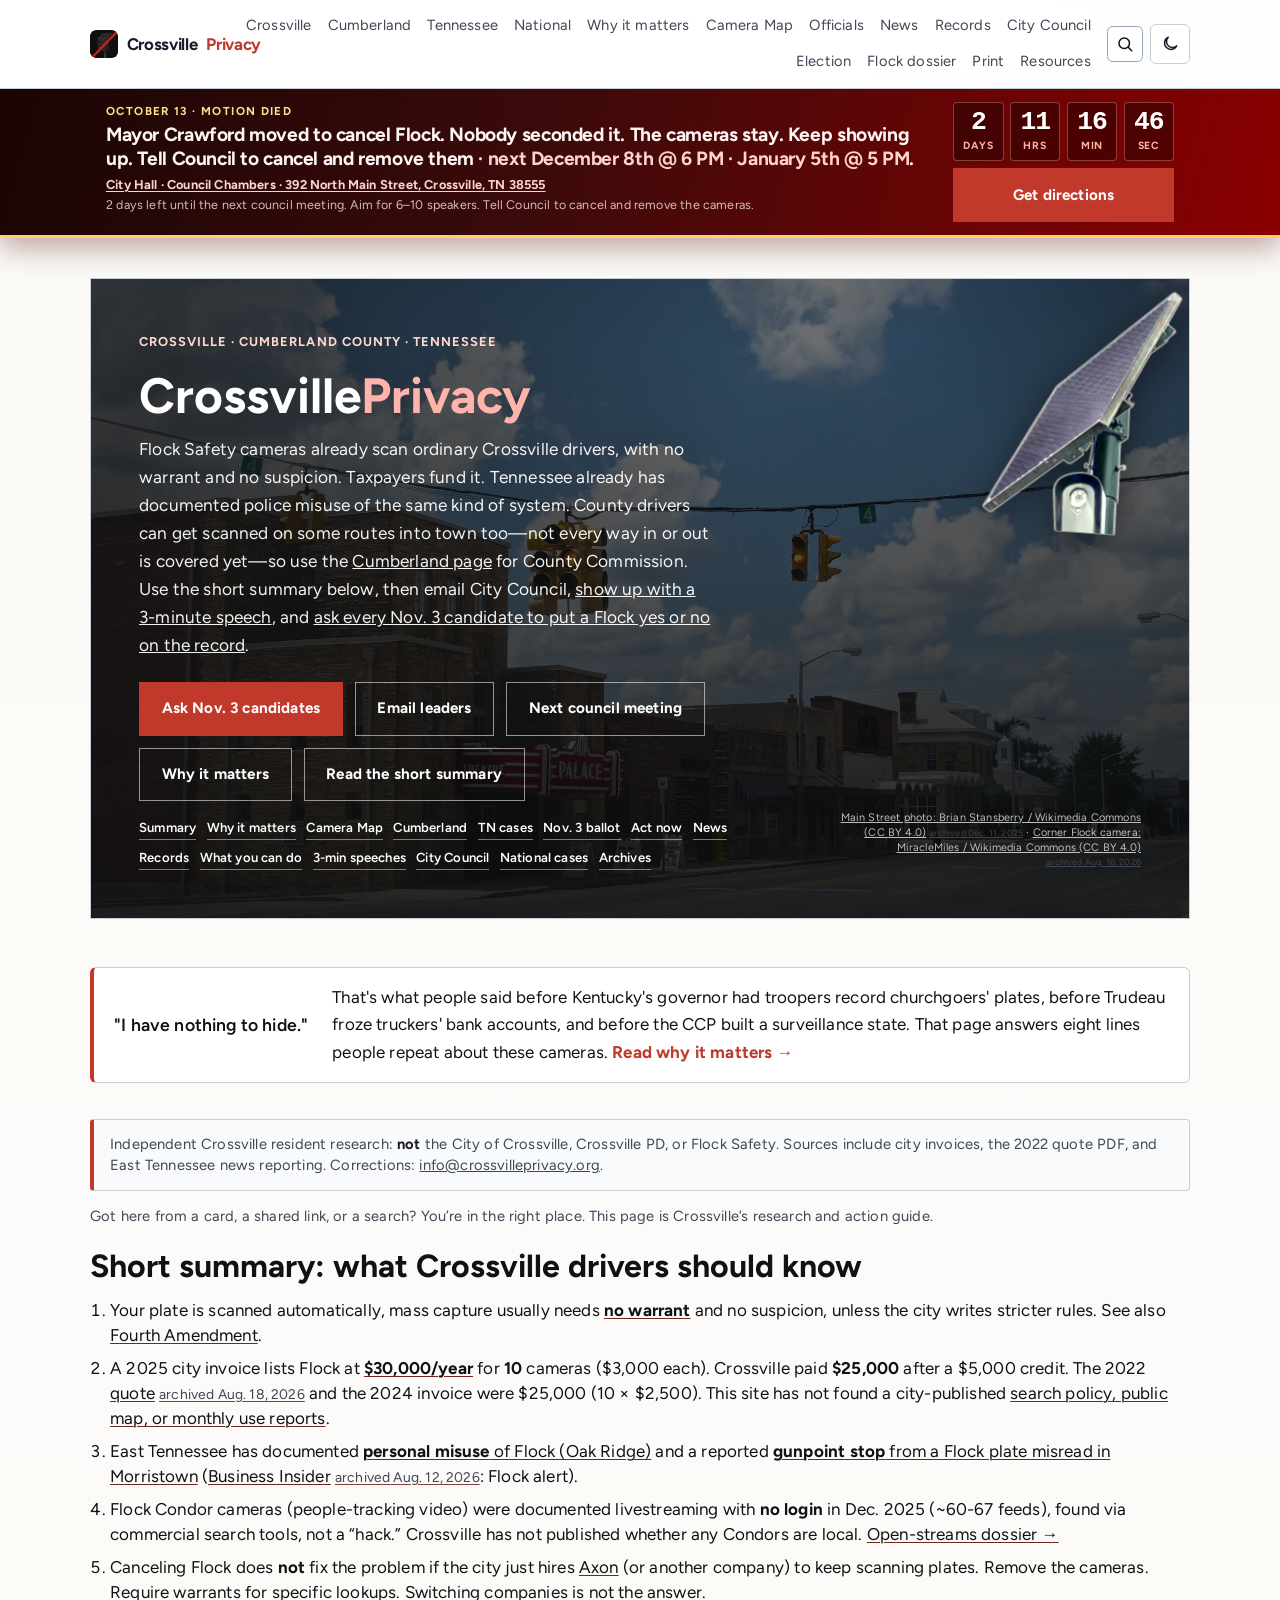
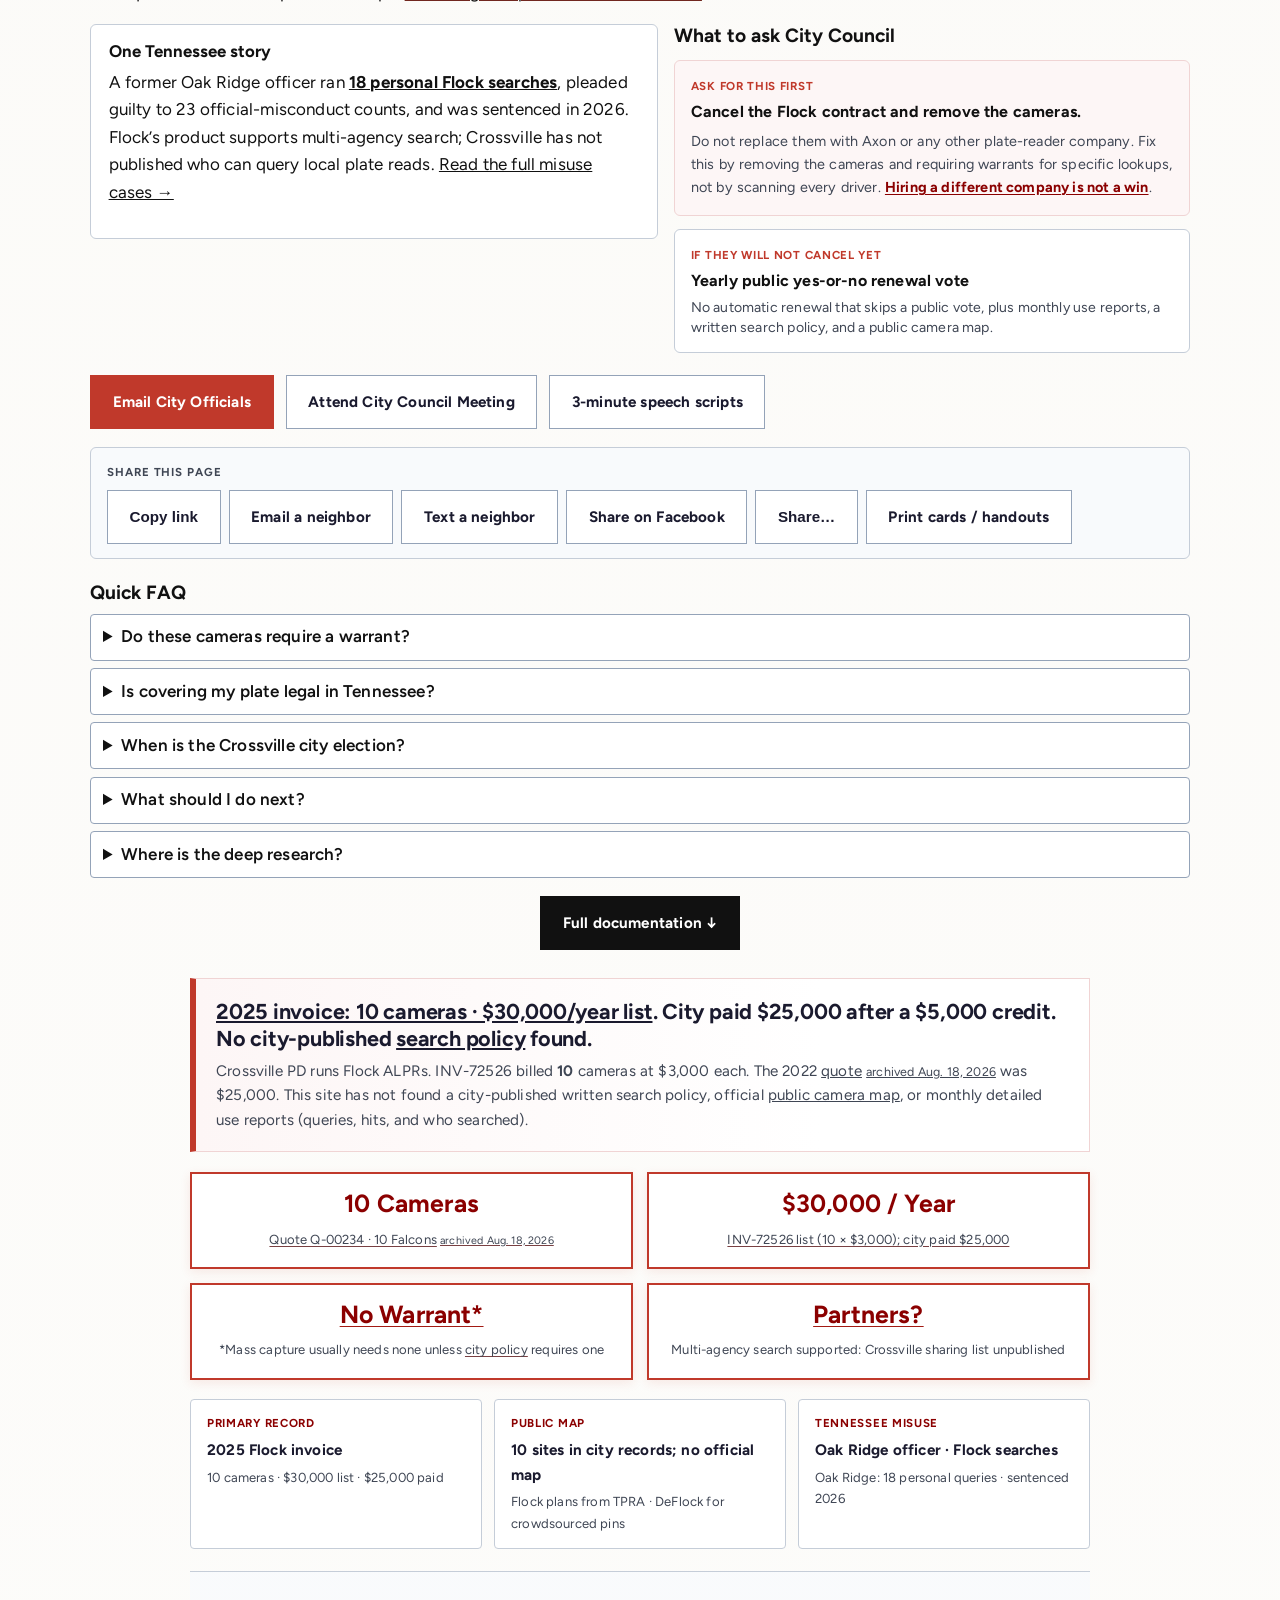
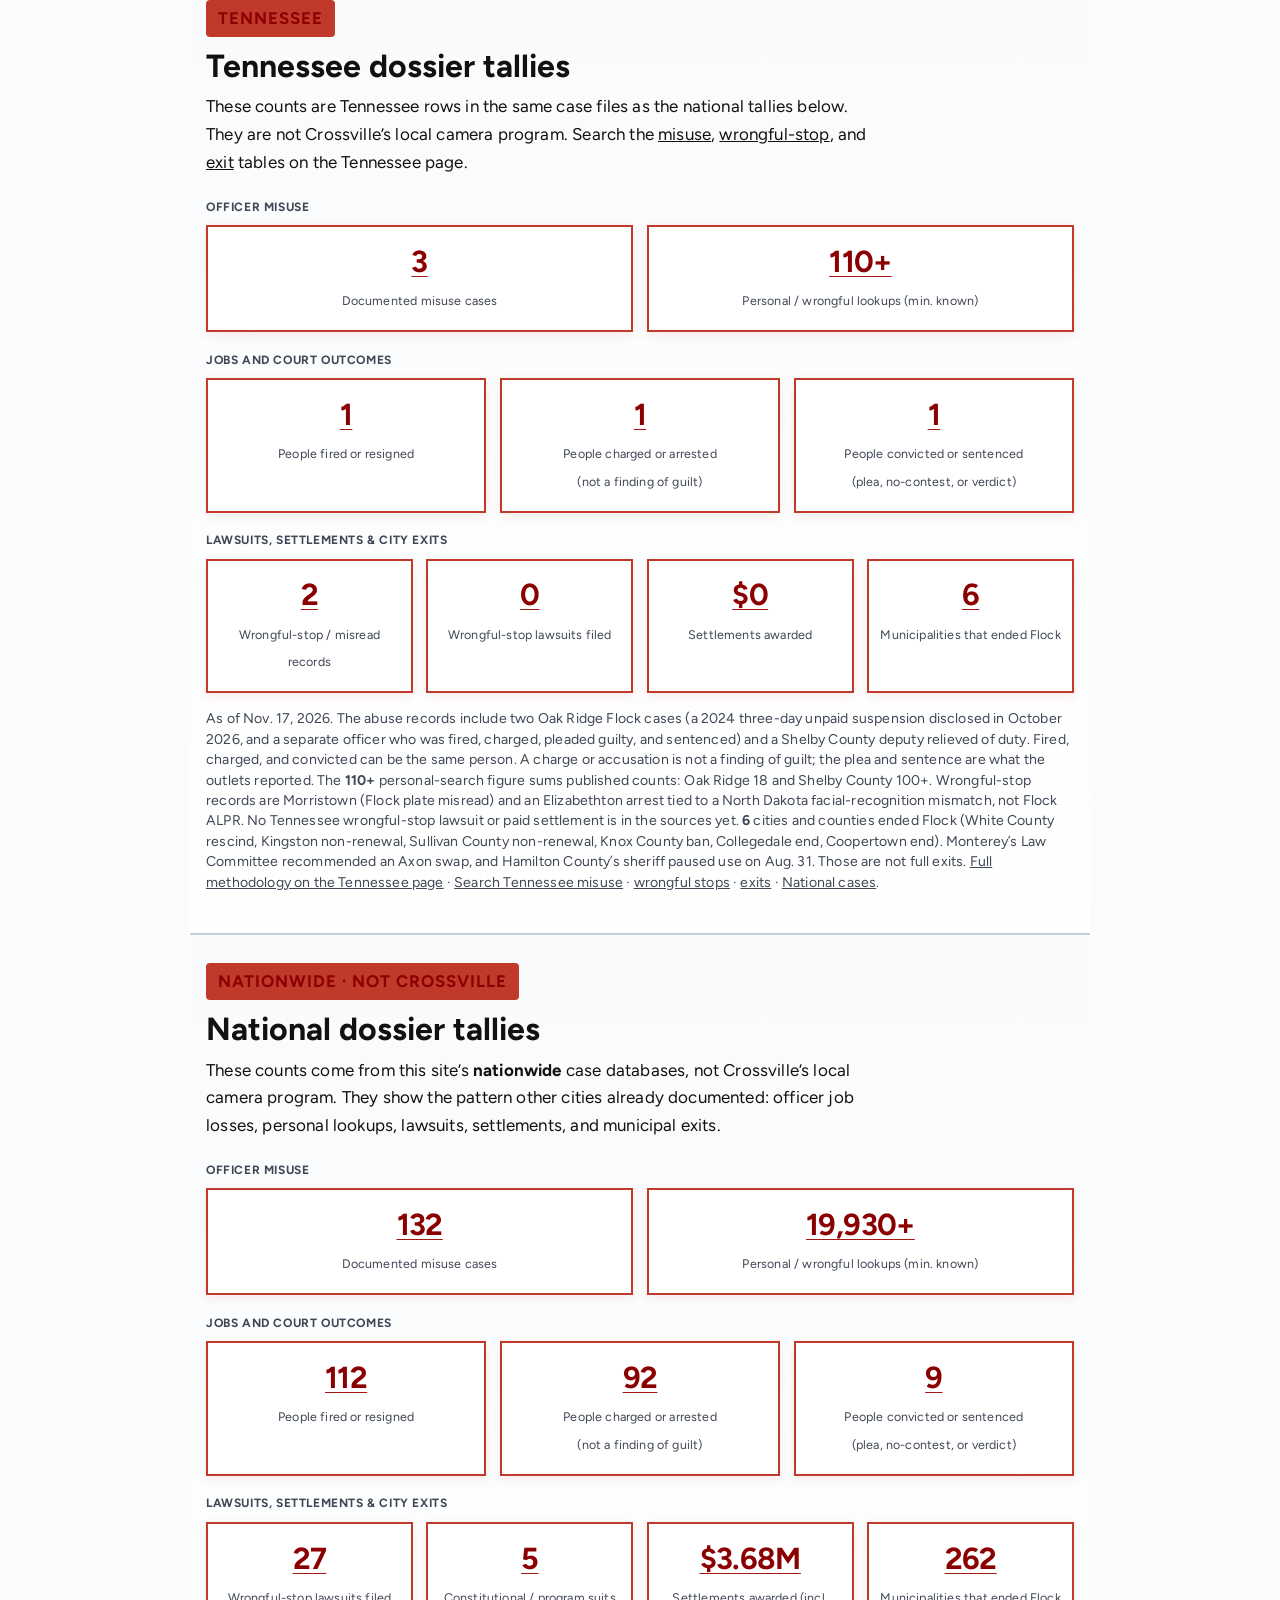
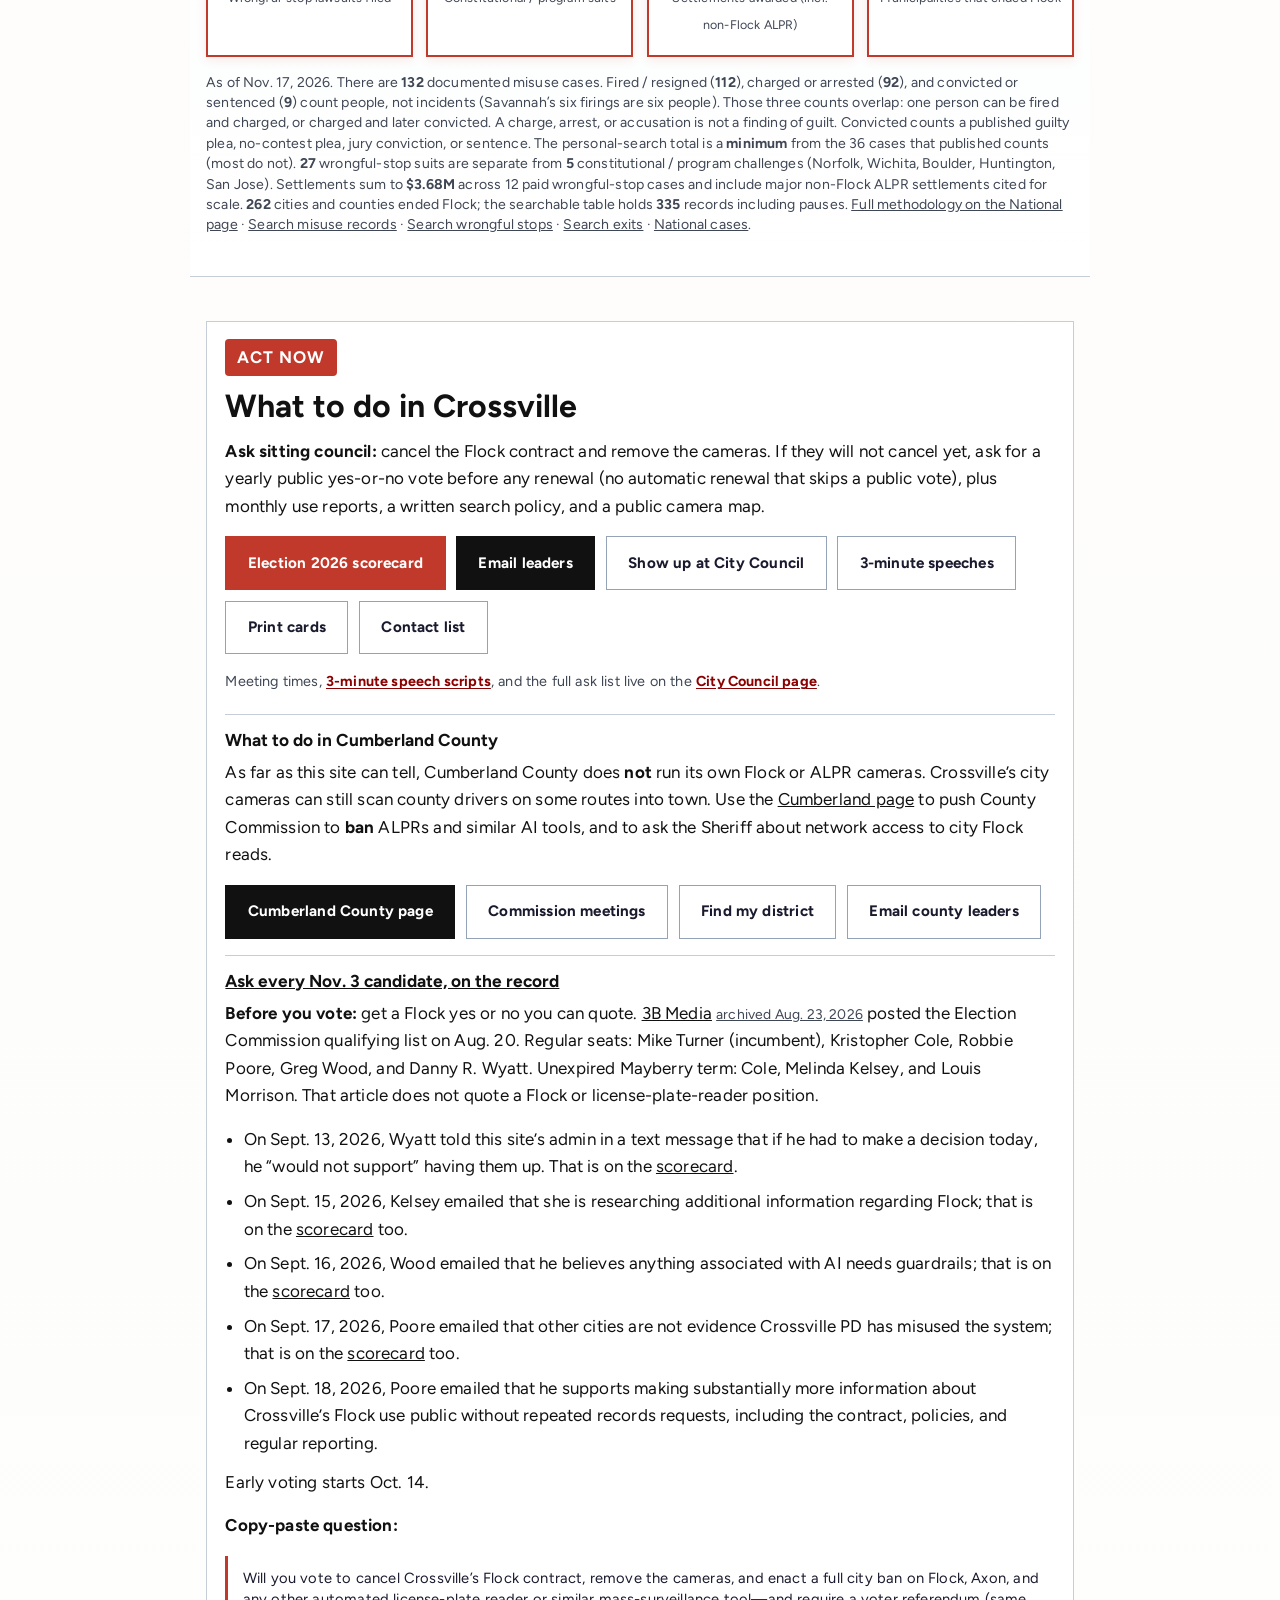
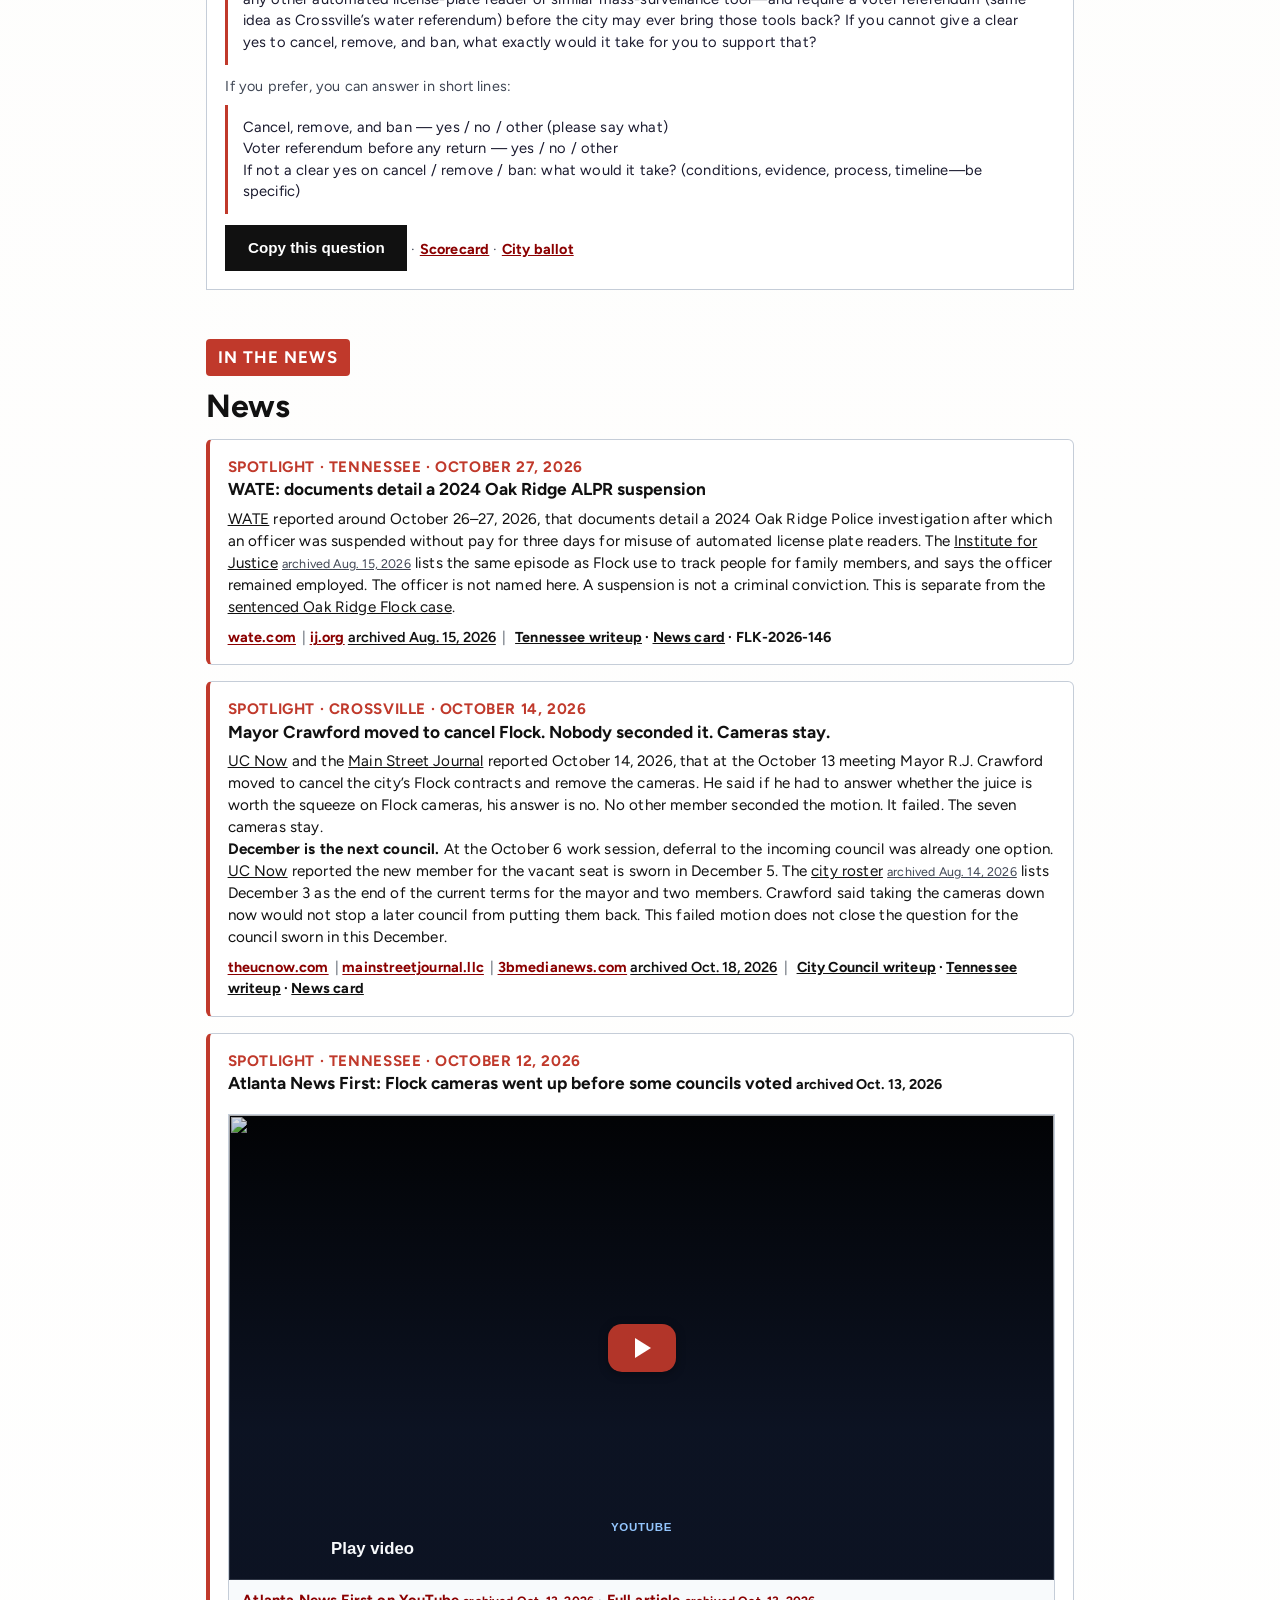
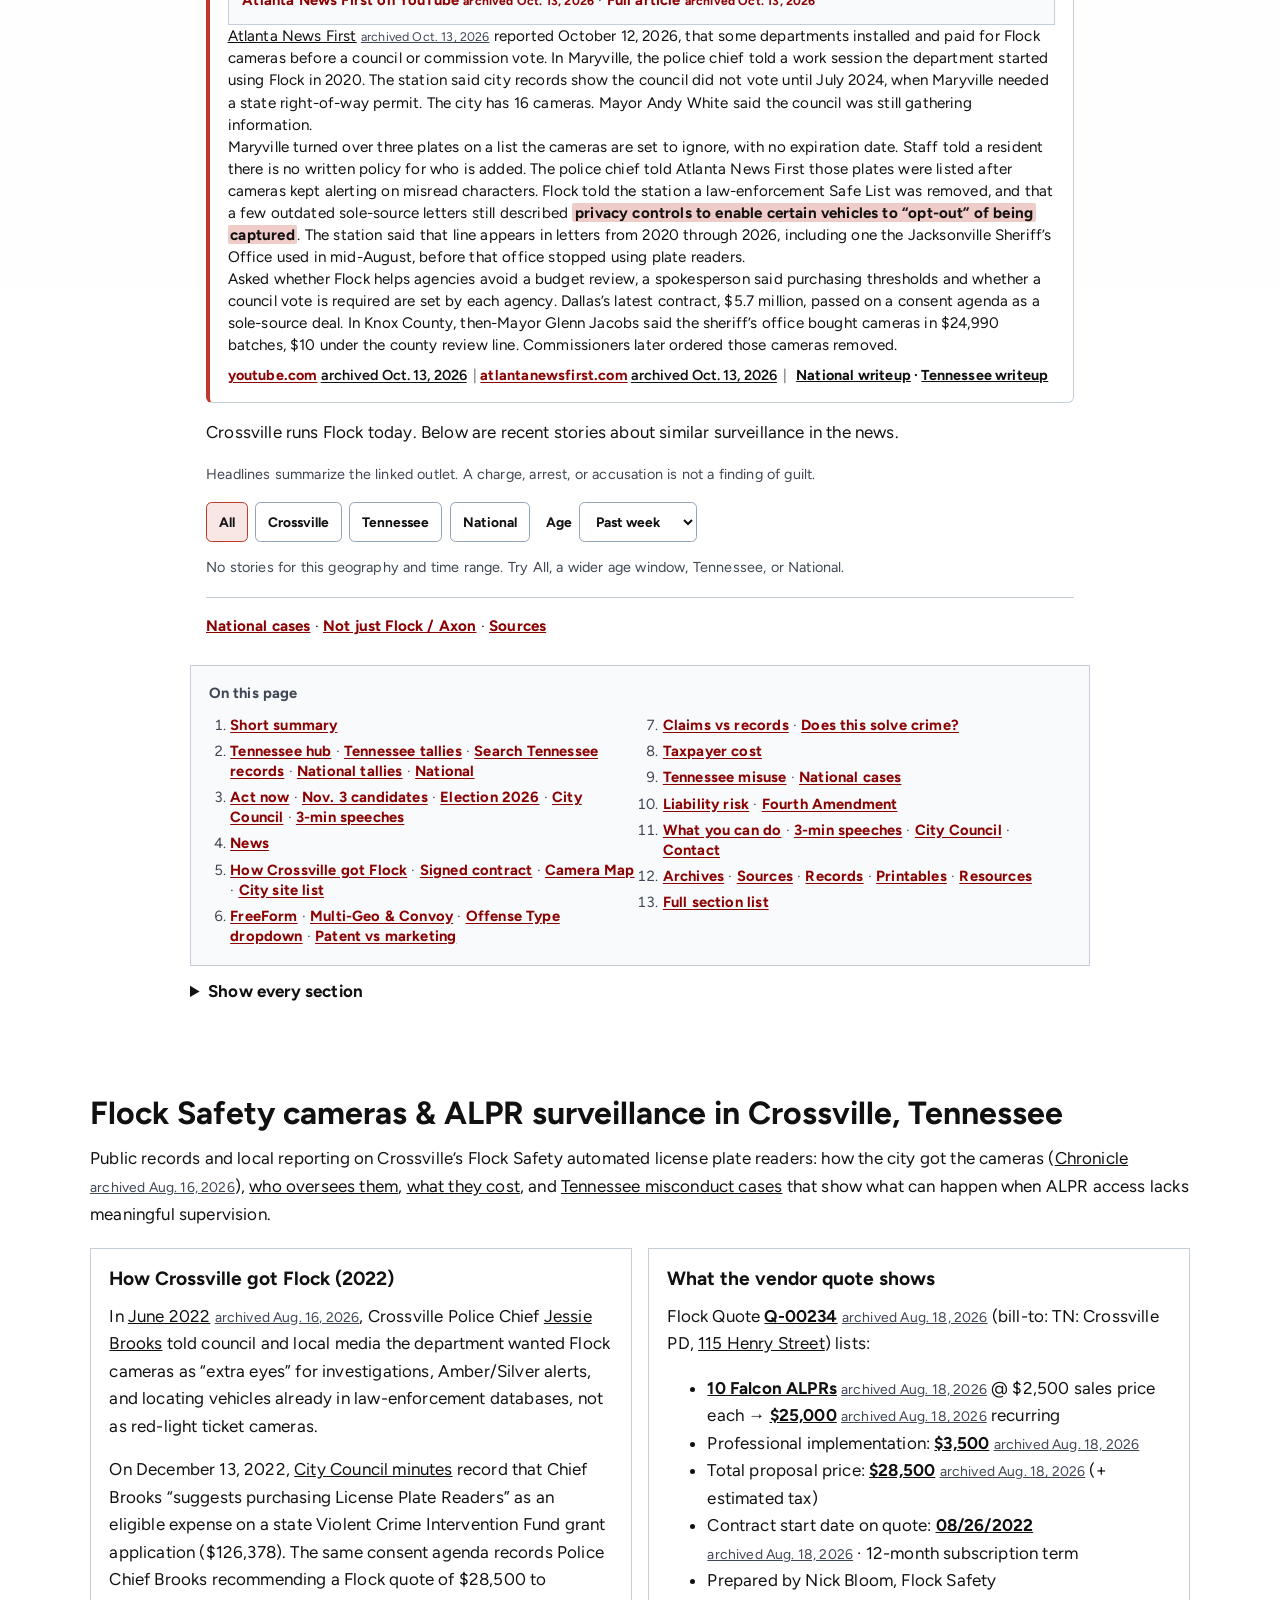
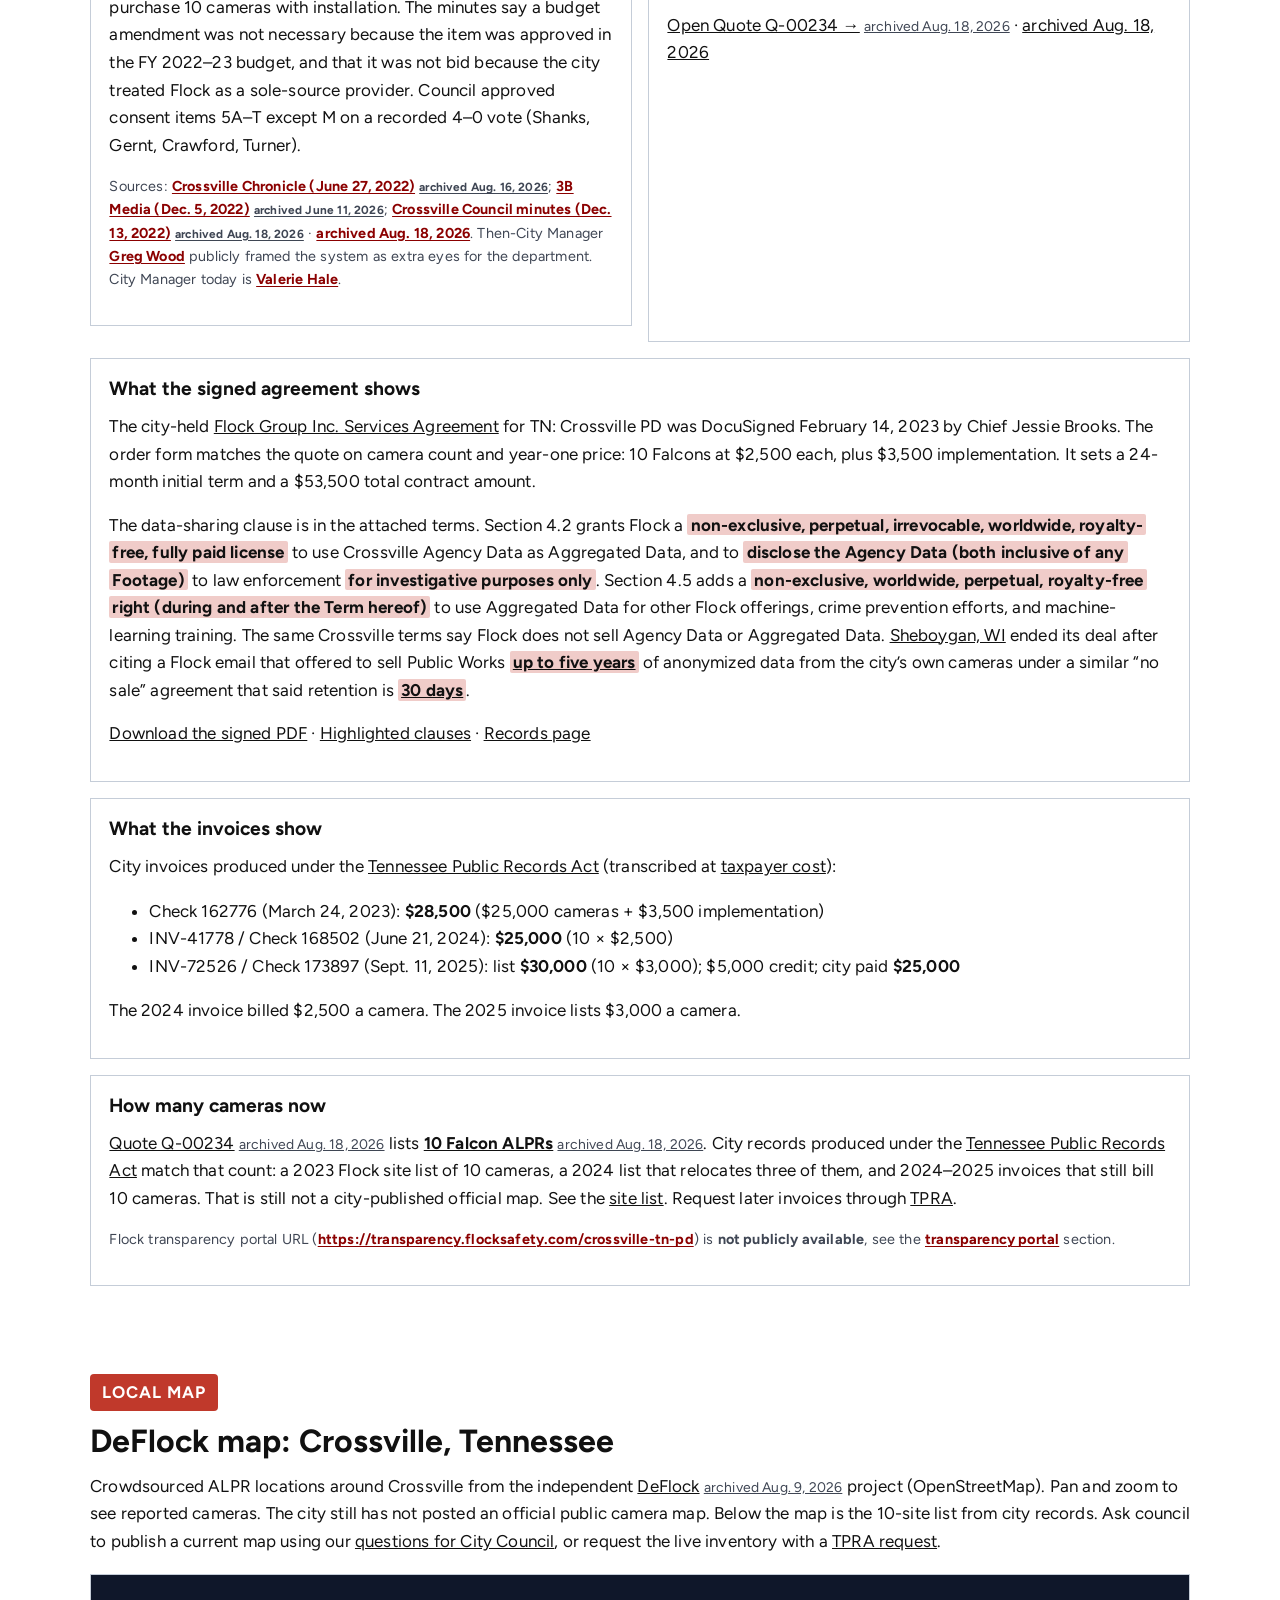
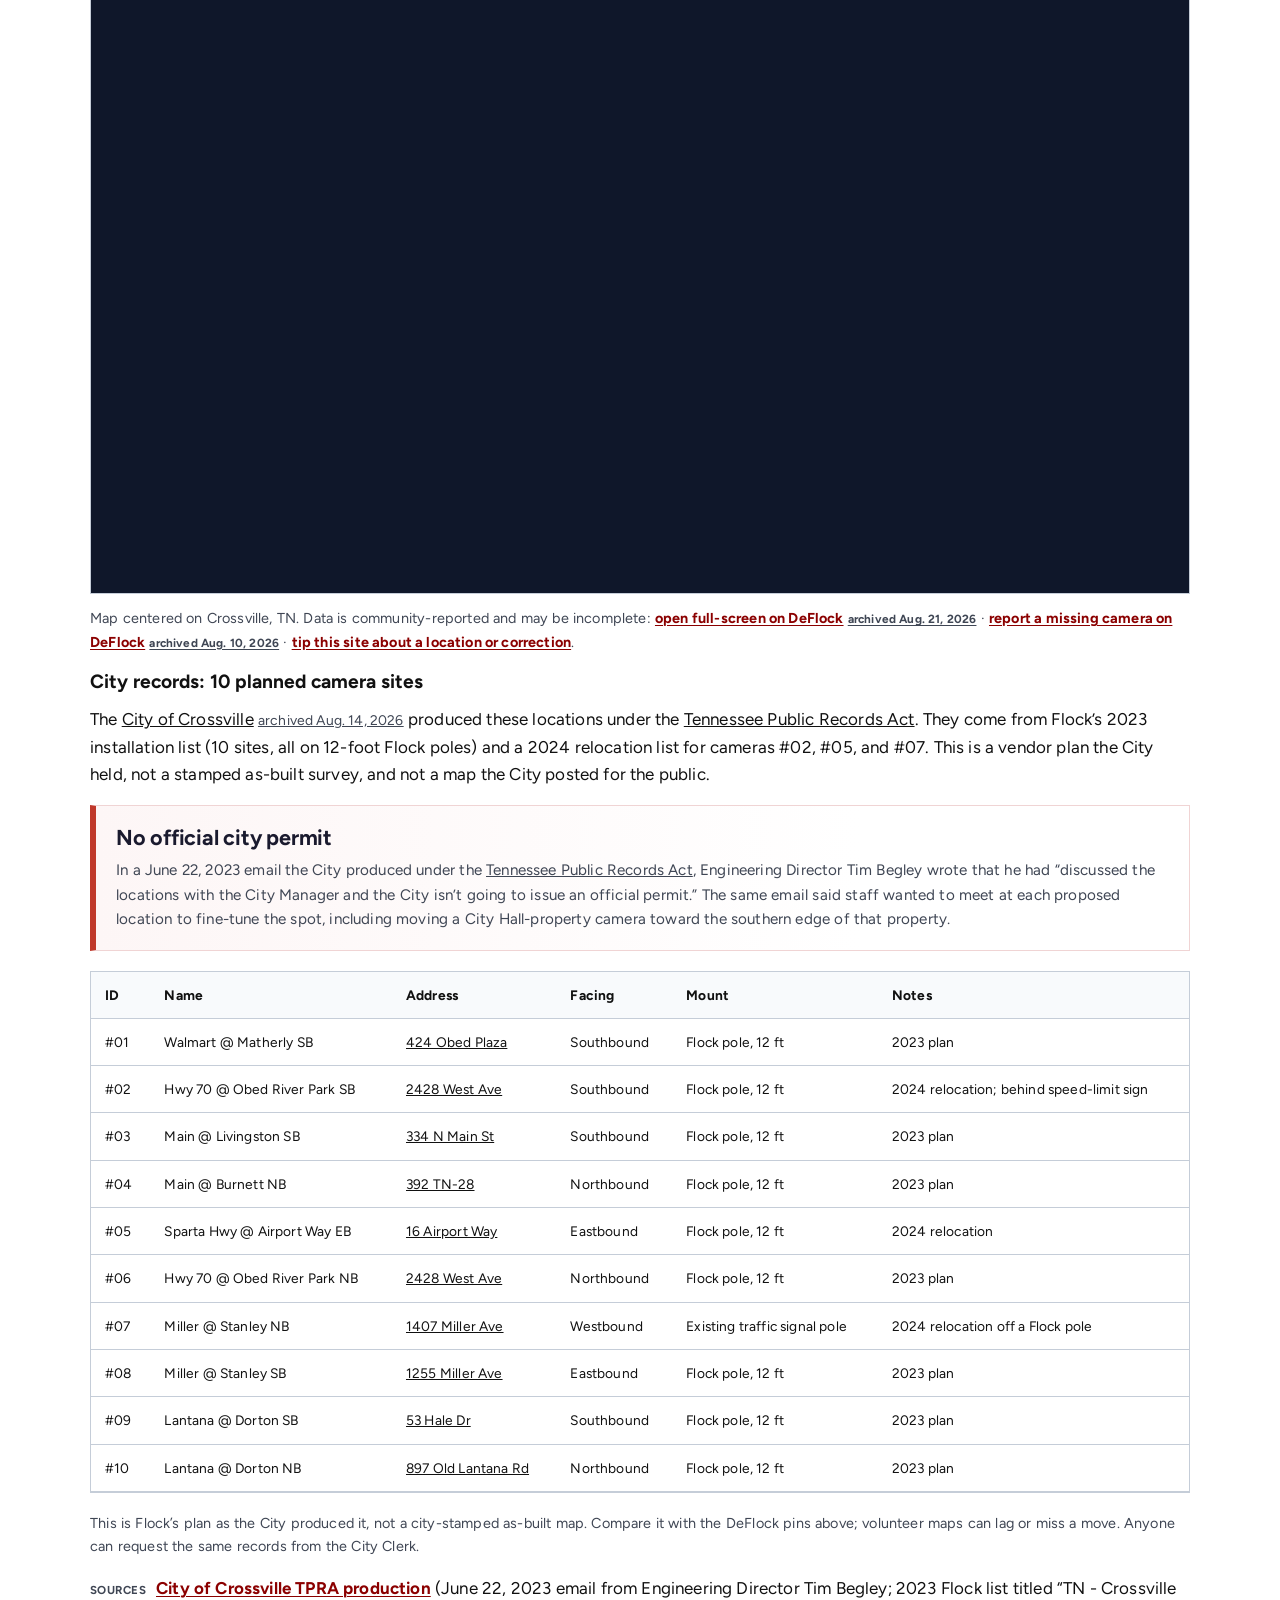
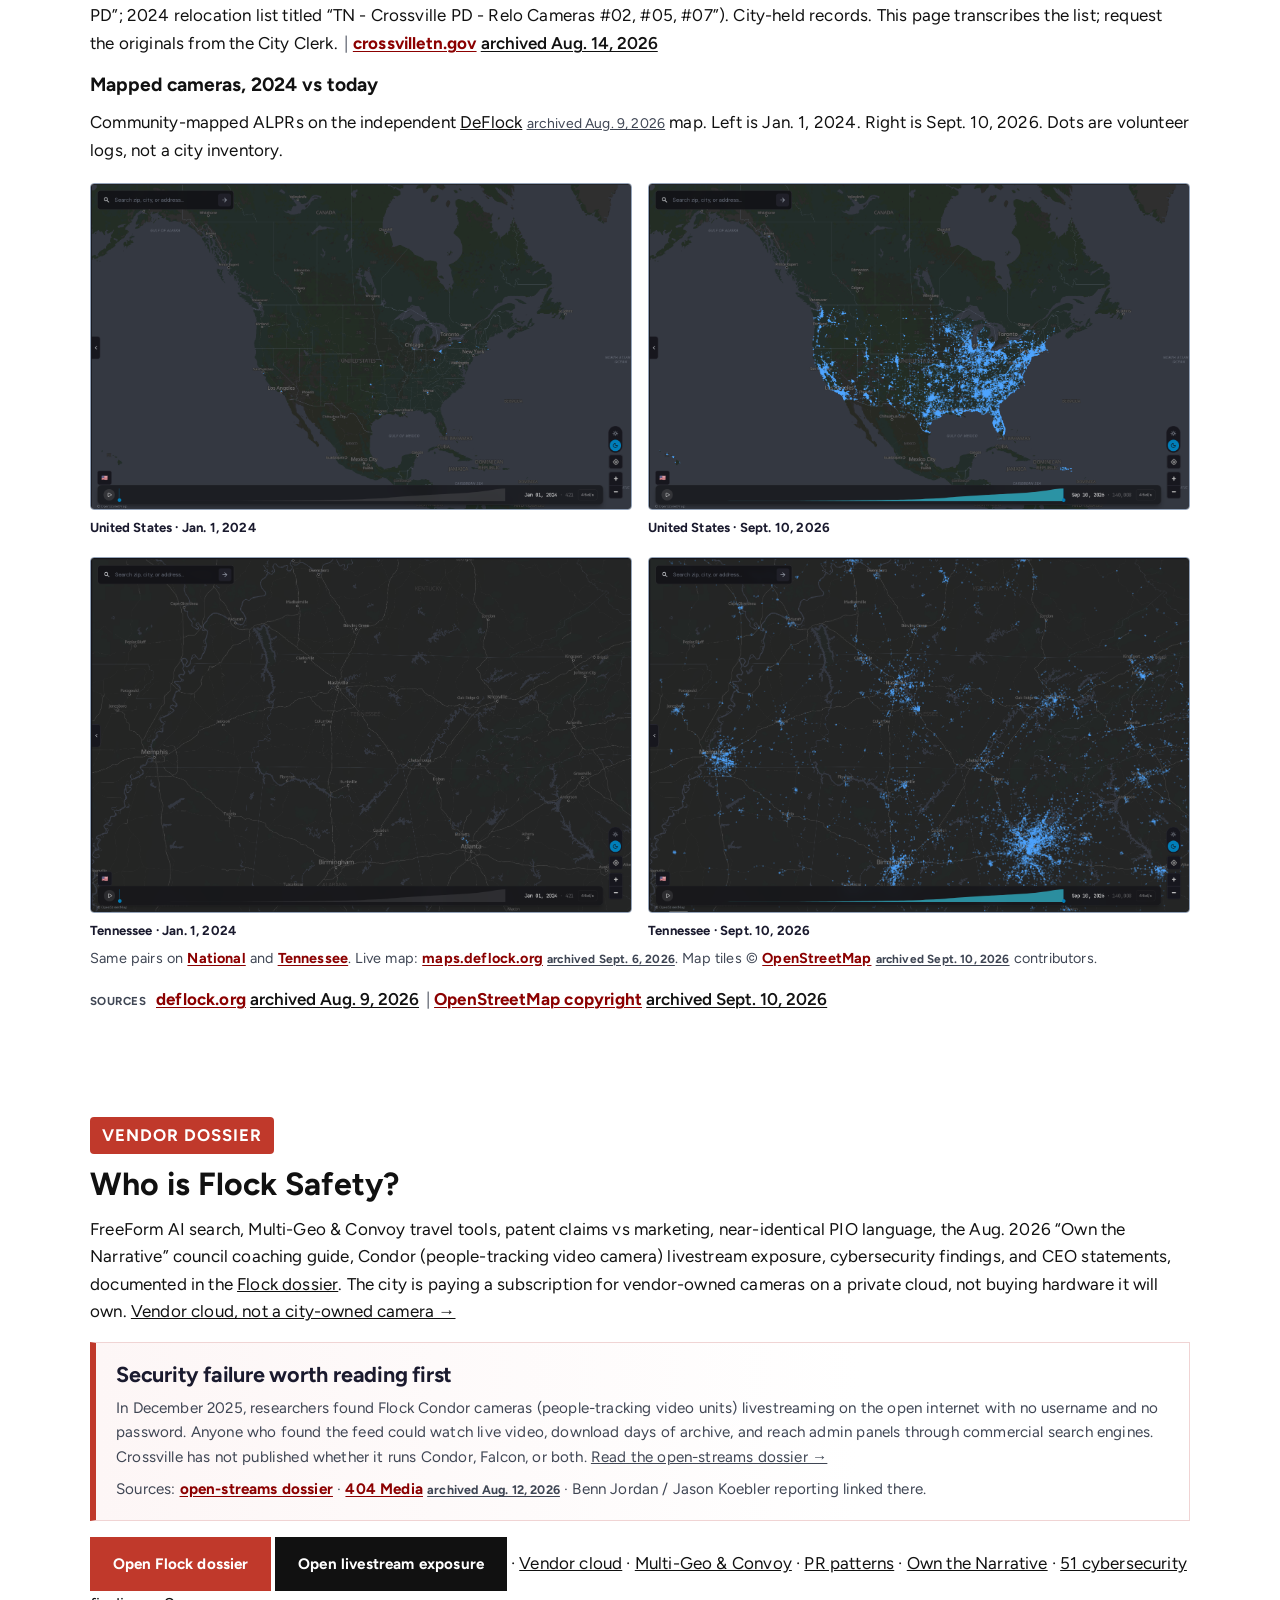
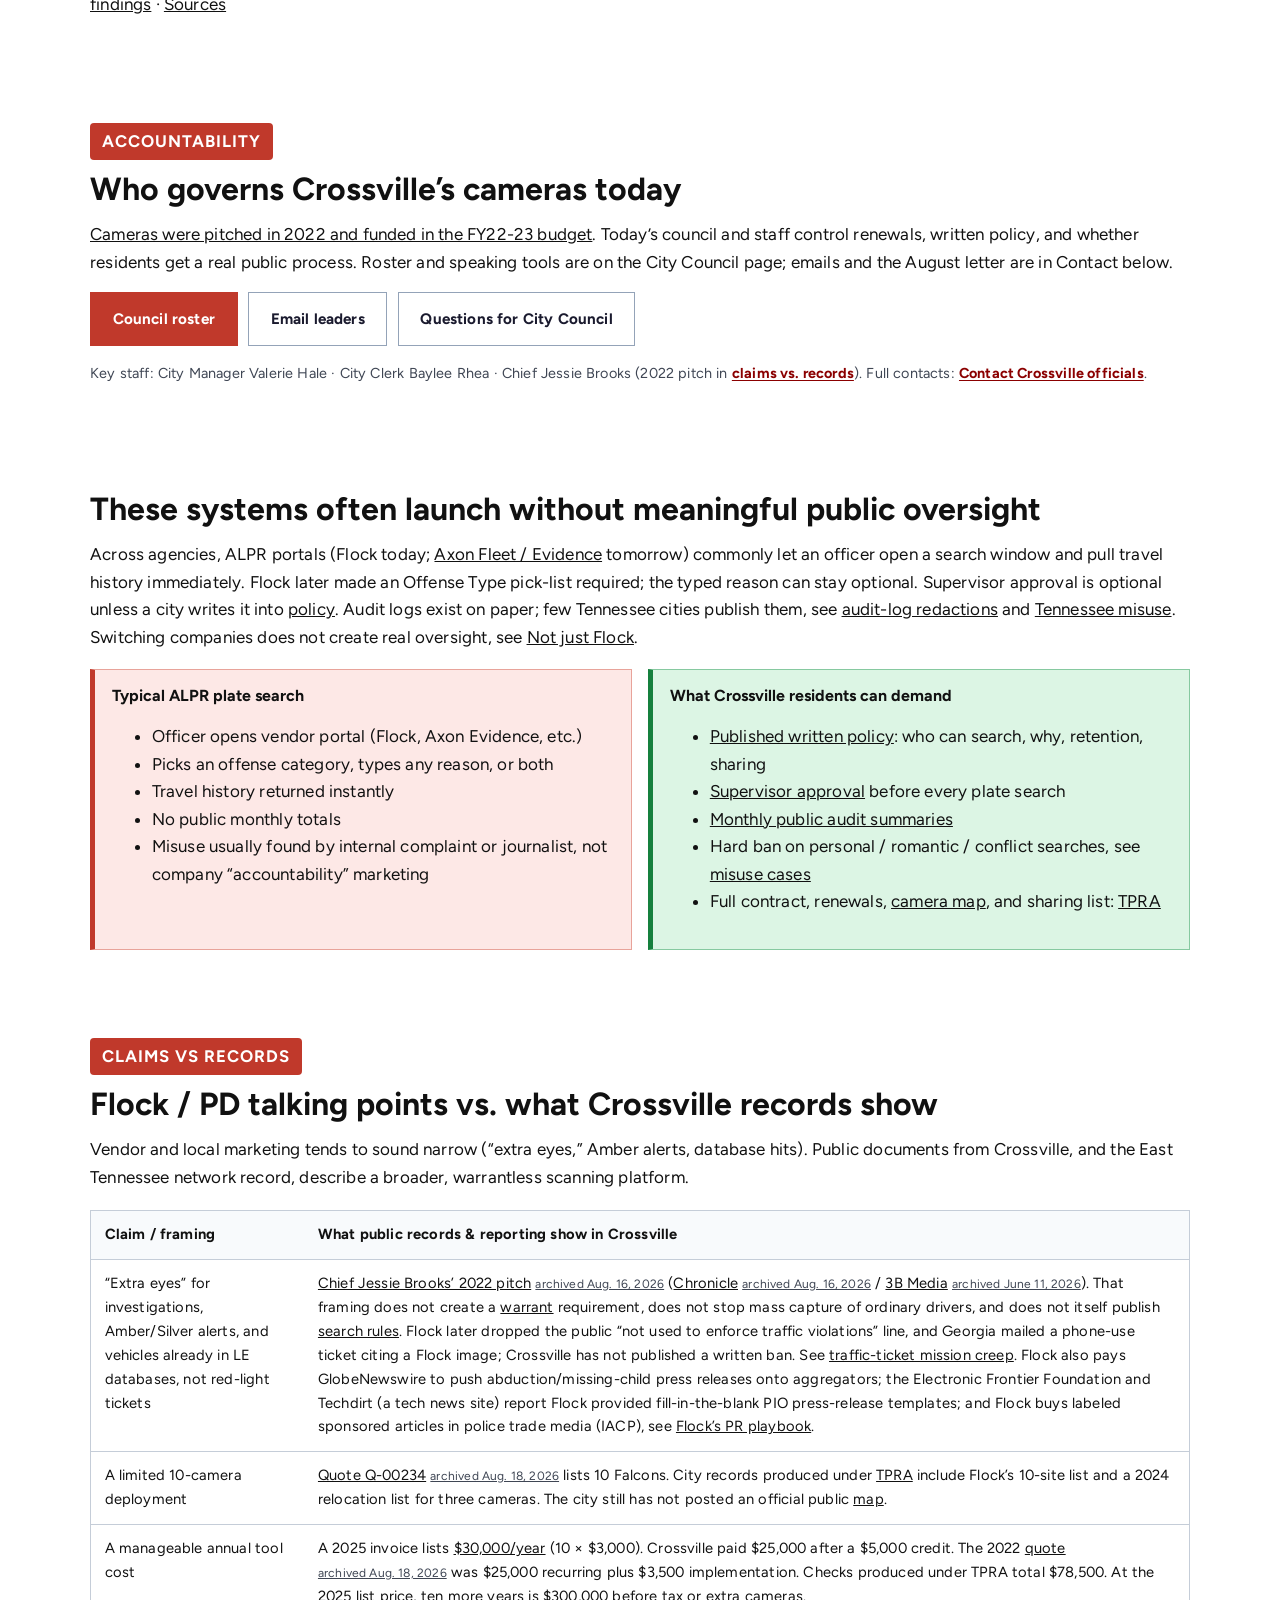
==== commit acbda6c0: "Log mid-November Flock exits, Georgia and Illinois misuse charges, and the Kyle appeal. Add San Dieg" ====
--- a/index.html
+++ b/index.html
@@ -451,7 +451,7 @@
         <span class="section-label">Tennessee</span>
         <h2 id="tn-glance">Tennessee dossier tallies</h2>
         <p>These counts are Tennessee rows in the same case files as the national tallies below. They are not Crossville’s local camera program. Search the <a href="tennessee.html#misuse-lookup">misuse</a>, <a href="tennessee.html#wrongful-lookup">wrongful-stop</a>, and <a href="tennessee.html#cancel-lookup">exit</a> tables on the Tennessee page.</p>
-        <div class="dossier-tally-stack" data-tally-src="docs/dossier-tallies.json" aria-label="Tennessee dossier tallies as of November 4, 2026">
+        <div class="dossier-tally-stack" data-tally-src="docs/dossier-tallies.json" aria-label="Tennessee dossier tallies as of November 17, 2026">
           <div>
             <span class="dossier-tally-row-label">Officer misuse</span>
             <div class="stats dossier-tally row-misuse" role="group" aria-label="Tennessee officer misuse tallies">
@@ -504,7 +504,7 @@
             </div>
           </div>
         </div>
-        <p class="dossier-tally-note">As of <time datetime="2026-11-04" data-tally-datetime="as_of_short">Nov. 4, 2026</time>. The abuse records include two Oak Ridge Flock cases (a 2024 three-day unpaid suspension disclosed in October 2026, and a separate officer who was fired, charged, pleaded guilty, and sentenced) and a Shelby County deputy relieved of duty. Fired, charged, and convicted can be the same person. A charge or accusation is not a finding of guilt; the plea and sentence are what the outlets reported. The <strong><span data-tally="tn_lookup_floor_display">110+</span></strong> personal-search figure sums published counts: Oak Ridge 18 and Shelby County 100+. Wrongful-stop records are Morristown (Flock plate misread) and an Elizabethton arrest tied to a North Dakota facial-recognition mismatch, not Flock ALPR. No Tennessee wrongful-stop lawsuit or paid settlement is in the sources yet. <strong><span data-tally="tn_clear_exits">6</span></strong> cities and counties ended Flock (White County rescind, Kingston non-renewal, Sullivan County non-renewal, Knox County ban, Collegedale end, Coopertown end). Monterey’s Law Committee recommended an Axon swap, and Hamilton County’s sheriff paused use on Aug. 31. Those are not full exits.
+        <p class="dossier-tally-note">As of <time datetime="2026-11-17" data-tally-datetime="as_of_short">Nov. 17, 2026</time>. The abuse records include two Oak Ridge Flock cases (a 2024 three-day unpaid suspension disclosed in October 2026, and a separate officer who was fired, charged, pleaded guilty, and sentenced) and a Shelby County deputy relieved of duty. Fired, charged, and convicted can be the same person. A charge or accusation is not a finding of guilt; the plea and sentence are what the outlets reported. The <strong><span data-tally="tn_lookup_floor_display">110+</span></strong> personal-search figure sums published counts: Oak Ridge 18 and Shelby County 100+. Wrongful-stop records are Morristown (Flock plate misread) and an Elizabethton arrest tied to a North Dakota facial-recognition mismatch, not Flock ALPR. No Tennessee wrongful-stop lawsuit or paid settlement is in the sources yet. <strong><span data-tally="tn_clear_exits">6</span></strong> cities and counties ended Flock (White County rescind, Kingston non-renewal, Sullivan County non-renewal, Knox County ban, Collegedale end, Coopertown end). Monterey’s Law Committee recommended an Axon swap, and Hamilton County’s sheriff paused use on Aug. 31. Those are not full exits.
           <a href="tennessee.html#tn-tally">Full methodology on the Tennessee page</a>
           · <a href="tennessee.html#misuse-lookup">Search Tennessee misuse</a>
           · <a href="tennessee.html#wrongful-lookup">wrongful stops</a>
@@ -518,12 +518,12 @@
         <span class="section-label">Nationwide · not Crossville</span>
         <h2 id="national-tally">National dossier tallies</h2>
         <p>These counts come from this site’s <strong>nationwide</strong> case databases, not Crossville’s local camera program. They show the pattern other cities already documented: officer job losses, personal lookups, lawsuits, settlements, and municipal exits.</p>
-        <div class="dossier-tally-stack" data-tally-aria data-tally-src="docs/dossier-tallies.json" aria-label="National dossier tallies as of November 4, 2026">
+        <div class="dossier-tally-stack" data-tally-aria data-tally-src="docs/dossier-tallies.json" aria-label="National dossier tallies as of November 17, 2026">
           <div>
             <span class="dossier-tally-row-label">Officer misuse</span>
             <div class="stats dossier-tally row-misuse" role="group" aria-label="Officer misuse tallies">
               <div class="stat">
-                <span class="num"><a href="national.html#misuse-lookup"><span data-tally="misuse_count">127</span></a></span>
+                <span class="num"><a href="national.html#misuse-lookup"><span data-tally="misuse_count">132</span></a></span>
                 <span class="cap">Documented misuse cases</span>
               </div>
               <div class="stat">
@@ -536,11 +536,11 @@
             <span class="dossier-tally-row-label">Jobs and court outcomes</span>
             <div class="stats dossier-tally row-fallout" role="group" aria-label="Fired, charged, and convicted tallies">
               <div class="stat">
-                <span class="num"><a href="national.html#misuse-lookup"><span data-tally="fired_count">111</span></a></span>
+                <span class="num"><a href="national.html#misuse-lookup"><span data-tally="fired_count">112</span></a></span>
                 <span class="cap">People fired or resigned</span>
               </div>
               <div class="stat">
-                <span class="num"><a href="national.html#misuse-lookup"><span data-tally="charged_count">88</span></a></span>
+                <span class="num"><a href="national.html#misuse-lookup"><span data-tally="charged_count">92</span></a></span>
                 <span class="cap">People charged or arrested<br />(not a finding of guilt)</span>
               </div>
               <div class="stat">
@@ -565,13 +565,13 @@
                 <span class="cap">Settlements awarded (incl. non-Flock ALPR)</span>
               </div>
               <div class="stat">
-                <span class="num"><a href="national.html#cancel-lookup"><span data-tally="clear_exits">256</span></a></span>
+                <span class="num"><a href="national.html#cancel-lookup"><span data-tally="clear_exits">262</span></a></span>
                 <span class="cap">Municipalities that ended Flock</span>
               </div>
             </div>
           </div>
         </div>
-        <p class="dossier-tally-note">As of <time datetime="2026-11-04" data-tally-datetime="as_of_short">Nov. 4, 2026</time>. There are <strong><span data-tally="misuse_count">127</span></strong> documented misuse cases. Fired / resigned (<strong><span data-tally="fired_count">111</span></strong>), charged or arrested (<strong><span data-tally="charged_count">88</span></strong>), and convicted or sentenced (<strong><span data-tally="convicted_count">9</span></strong>) count people, not incidents (Savannah’s six firings are six people). Those three counts overlap: one person can be fired and charged, or charged and later convicted. A charge, arrest, or accusation is not a finding of guilt. Convicted counts a published guilty plea, no-contest plea, jury conviction, or sentence. The personal-search total is a <strong>minimum</strong> from the <span data-tally="lookup_rows">35</span> cases that published counts (most do not). <strong><span data-tally="lawsuit_count">27</span></strong> wrongful-stop suits are separate from <strong><span data-tally="constitutional_count">5</span></strong> constitutional / program challenges (Norfolk, Wichita, Boulder, Huntington, San Jose). Settlements sum to <strong><span data-tally="settlement_display">$3.68M</span></strong> across 12 paid wrongful-stop cases and include major non-Flock ALPR settlements cited for scale. <strong><span data-tally="clear_exits">256</span></strong> cities and counties ended Flock; the searchable table holds <strong><span data-tally="cancel_count">326</span></strong> records including pauses.
+        <p class="dossier-tally-note">As of <time datetime="2026-11-17" data-tally-datetime="as_of_short">Nov. 17, 2026</time>. There are <strong><span data-tally="misuse_count">132</span></strong> documented misuse cases. Fired / resigned (<strong><span data-tally="fired_count">112</span></strong>), charged or arrested (<strong><span data-tally="charged_count">92</span></strong>), and convicted or sentenced (<strong><span data-tally="convicted_count">9</span></strong>) count people, not incidents (Savannah’s six firings are six people). Those three counts overlap: one person can be fired and charged, or charged and later convicted. A charge, arrest, or accusation is not a finding of guilt. Convicted counts a published guilty plea, no-contest plea, jury conviction, or sentence. The personal-search total is a <strong>minimum</strong> from the <span data-tally="lookup_rows">36</span> cases that published counts (most do not). <strong><span data-tally="lawsuit_count">27</span></strong> wrongful-stop suits are separate from <strong><span data-tally="constitutional_count">5</span></strong> constitutional / program challenges (Norfolk, Wichita, Boulder, Huntington, San Jose). Settlements sum to <strong><span data-tally="settlement_display">$3.68M</span></strong> across 12 paid wrongful-stop cases and include major non-Flock ALPR settlements cited for scale. <strong><span data-tally="clear_exits">262</span></strong> cities and counties ended Flock; the searchable table holds <strong><span data-tally="cancel_count">335</span></strong> records including pauses.
           <a href="national.html#dossier-tally">Full methodology on the National page</a>
           · <a href="national.html#misuse-lookup">Search misuse records</a>
           · <a href="national.html#wrongful-lookup">Search wrongful stops</a>
@@ -720,6 +720,141 @@
         <p class="note news-geo-empty" data-news-geo-empty hidden>No stories for this geography and time range. Try All, a wider age window, Tennessee, or National.</p>
 
         <ul class="recent-news-list">
+          <li data-geo="national" id="norcross-second-misuse-card">
+            <div class="news-when">
+            <time datetime="2026-11-17">November 17, 2026</time>
+            <span class="news-update">Update</span>
+            </div>
+            <div>
+              <a href="https://gbi.georgia.gov/press-releases/2026-11-17/gbi-arrests-former-norcross-police-department-officer-misuse-license" target="_blank" rel="noopener">GBI: a second former Norcross officer is charged with plate-reader misuse</a>
+              <span class="note">Fourteen counts, including computer invasion of privacy. A charge is not a finding of guilt. FLK-2026-150.</span>
+              <p class="news-card-cites"><span class="news-cite-group"><span class="news-cite-label">Sources</span><span class="source-cite-item"><a href="https://gbi.georgia.gov/press-releases/2026-11-17/gbi-arrests-former-norcross-police-department-officer-misuse-license" target="_blank" rel="noopener" class="news-cite-outlet">gbi.georgia.gov</a></span></span><span class="news-cite-group news-cite-writeups"><span class="news-cite-label">Writeup</span><a href="national.html#norcross-forest-park-misuse" class="news-cite-writeup">National writeup</a></span></p>
+            </div>
+          </li>
+          <li data-geo="national" id="macon-county-sbi-card">
+            <div class="news-when">
+            <time datetime="2026-11-17">November 17, 2026</time>
+            <span class="news-update">Update</span>
+            </div>
+            <div>
+              <a href="https://www.wfae.org/crime-justice/2026-11-17/tracking-flock-use-in-a-small-county-where-former-deputy-faces-sbi-probe" target="_blank" rel="noopener">Macon County, NC, posts its Flock audit log as the SBI investigates a fired deputy</a>
+              <span class="note">No charges reported. FLK-2026-143.</span>
+              <p class="news-card-cites"><span class="news-cite-group"><span class="news-cite-label">Sources</span><span class="source-cite-item"><a href="https://www.wfae.org/crime-justice/2026-11-17/tracking-flock-use-in-a-small-county-where-former-deputy-faces-sbi-probe" target="_blank" rel="noopener" class="news-cite-outlet">wfae.org</a></span><span class="source-cite-item"><a href="https://carolinapublicpress.org/82830/nc-deputy-loses-job-faces-sbi-probe-over-alleged-flock-misuse/" target="_blank" rel="noopener" class="news-cite-outlet">carolinapublicpress.org</a></span></span><span class="news-cite-group news-cite-writeups"><span class="news-cite-label">Writeup</span><a href="national.html#macon-county-nc-misuse" class="news-cite-writeup">National writeup</a></span></p>
+            </div>
+          </li>
+          <li data-geo="national" id="san-diego-cancel-card">
+            <div class="news-when">
+            <time datetime="2026-11-16">November 16, 2026</time>
+            <span class="news-update">Update</span>
+            </div>
+            <div>
+              <a href="https://www.nbcsandiego.com/news/local/san-diego-city-council-votes-end-flock-contract-turn-off-alpr-cameras/4102682/" target="_blank" rel="noopener">San Diego City Council votes unanimously to end Flock</a>
+              <span class="note">About 500 streetlight cameras stopped in a separate vote. Hardware stays up until a removal deal. CAN-2026-327.</span>
+              <p class="news-card-cites"><span class="news-cite-group"><span class="news-cite-label">Sources</span><span class="source-cite-item"><a href="https://www.nbcsandiego.com/news/local/san-diego-city-council-votes-end-flock-contract-turn-off-alpr-cameras/4102682/" target="_blank" rel="noopener" class="news-cite-outlet">nbcsandiego.com</a></span><span class="source-cite-item"><a href="https://www.kpbs.org/news/public-safety/2026/11/17/city-council-withdraws-sdpds-flock-authorization-but-cameras-remain" target="_blank" rel="noopener" class="news-cite-outlet">kpbs.org</a></span></span><span class="news-cite-group news-cite-writeups"><span class="news-cite-label">Writeup</span><a href="national.html#san-diego-committee" class="news-cite-writeup">National writeup</a></span></p>
+            </div>
+          </li>
+          <li data-geo="national" id="culver-city-cancel-card">
+            <time datetime="2026-11-16">November 16, 2026</time>
+            <div>
+              <a href="https://culvercitycrossroads.com/2026/11/17/city-council-ends-flock-surveillance-camera-contract-immediately/" target="_blank" rel="noopener">Culver City votes 3–2 to stop using Flock and end the contract</a>
+              <span class="note">CAN-2026-328.</span>
+              <p class="news-card-cites"><span class="news-cite-group"><span class="news-cite-label">Sources</span><span class="source-cite-item"><a href="https://culvercitycrossroads.com/2026/11/17/city-council-ends-flock-surveillance-camera-contract-immediately/" target="_blank" rel="noopener" class="news-cite-outlet">culvercitycrossroads.com</a></span></span><span class="news-cite-group news-cite-writeups"><span class="news-cite-label">Writeup</span><a href="national.html#culver-city-cancel" class="news-cite-writeup">National writeup</a></span></p>
+            </div>
+          </li>
+          <li data-geo="national" id="beacon-ny-cancel-card">
+            <time datetime="2026-11-16">November 16, 2026</time>
+            <div>
+              <a href="https://highlandscurrent.org/2026/11/17/beacon-to-end-flock-contract/" target="_blank" rel="noopener">Beacon, New York, votes to stop using its seven Flock cameras</a>
+              <span class="note">The city still owes $30,000 through 2028. CAN-2026-333.</span>
+              <p class="news-card-cites"><span class="news-cite-group"><span class="news-cite-label">Sources</span><span class="source-cite-item"><a href="https://highlandscurrent.org/2026/11/17/beacon-to-end-flock-contract/" target="_blank" rel="noopener" class="news-cite-outlet">highlandscurrent.org</a></span></span><span class="news-cite-group news-cite-writeups"><span class="news-cite-label">Writeup</span><a href="national.html#beacon-ny-cancel" class="news-cite-writeup">National writeup</a></span></p>
+            </div>
+          </li>
+          <li data-geo="national" id="norcross-forest-park-misuse-card">
+            <time datetime="2026-11-16">November 16, 2026</time>
+            <div>
+              <a href="https://gbi.georgia.gov/press-releases/2026-11-16/gbi-arrests-former-norcross-police-department-officer-misuse-license" target="_blank" rel="noopener">GBI: a former Norcross officer and a Forest Park officer are charged with plate-reader misuse</a>
+              <span class="note">Both cases were opened at district attorneys’ requests. A charge is not a finding of guilt. FLK-2026-149, FLK-2026-151.</span>
+              <p class="news-card-cites"><span class="news-cite-group"><span class="news-cite-label">Sources</span><span class="source-cite-item"><a href="https://gbi.georgia.gov/press-releases/2026-11-16/gbi-arrests-former-norcross-police-department-officer-misuse-license" target="_blank" rel="noopener" class="news-cite-outlet">gbi.georgia.gov</a></span><span class="source-cite-item"><a href="https://gbi.georgia.gov/press-releases/2026-11-16/gbi-arrests-former-forest-park-police-department-officer-misuse-license" target="_blank" rel="noopener" class="news-cite-outlet">gbi.georgia.gov</a></span></span><span class="news-cite-group news-cite-writeups"><span class="news-cite-label">Writeup</span><a href="national.html#norcross-forest-park-misuse" class="news-cite-writeup">National writeup</a></span></p>
+            </div>
+          </li>
+          <li data-geo="national" id="bloomingdale-misuse-card">
+            <time datetime="2026-11-14">November 14, 2026</time>
+            <div>
+              <a href="https://www.shawlocal.com/my-suburban-life/2026/11/14/former-bloomingdale-police-officer-charged-with-misusing-flock-license-plate-cameras/" target="_blank" rel="noopener">Shaw Local: a former Bloomingdale, Illinois, officer is charged over plate searches</a>
+              <span class="note">Official misconduct and computer tampering. A charge is not a finding of guilt. FLK-2026-152.</span>
+              <p class="news-card-cites"><span class="news-cite-group"><span class="news-cite-label">Sources</span><span class="source-cite-item"><a href="https://www.shawlocal.com/my-suburban-life/2026/11/14/former-bloomingdale-police-officer-charged-with-misusing-flock-license-plate-cameras/" target="_blank" rel="noopener" class="news-cite-outlet">shawlocal.com</a></span></span><span class="news-cite-group news-cite-writeups"><span class="news-cite-label">Writeup</span><a href="national.html#bloomingdale-misuse" class="news-cite-writeup">National writeup</a></span></p>
+            </div>
+          </li>
+          <li data-geo="national" id="lowell-ma-suspend-card">
+            <time datetime="2026-11-12">November 12, 2026</time>
+            <div>
+              <a href="https://www.boston.com/news/local-news/2026/11/12/flock-cameras-are-back-on-in-lowell/" target="_blank" rel="noopener">Lowell’s Flock cameras are back on after a closed-session vote</a>
+              <span class="note">Suspended Sept. 22, resumed Oct. 6 without outside data sharing. CAN-2026-335.</span>
+              <p class="news-card-cites"><span class="news-cite-group"><span class="news-cite-label">Sources</span><span class="source-cite-item"><a href="https://www.boston.com/news/local-news/2026/11/12/flock-cameras-are-back-on-in-lowell/" target="_blank" rel="noopener" class="news-cite-outlet">boston.com</a></span></span><span class="news-cite-group news-cite-writeups"><span class="news-cite-label">Writeup</span><a href="national.html#lowell-ma-suspend" class="news-cite-writeup">National writeup</a></span></p>
+            </div>
+          </li>
+          <li data-geo="national" id="golden-co-cancel-card">
+            <time datetime="2026-11-10">November 10, 2026</time>
+            <div>
+              <a href="https://www.denvergazette.com/2026/11/16/golden-officially-ditches-flock-cameras/" target="_blank" rel="noopener">Golden, Colorado, votes 6–1 to end Flock</a>
+              <span class="note">Eleven cameras shut off; removal in the coming weeks. CAN-2026-329.</span>
+              <p class="news-card-cites"><span class="news-cite-group"><span class="news-cite-label">Sources</span><span class="source-cite-item"><a href="https://www.denvergazette.com/2026/11/16/golden-officially-ditches-flock-cameras/" target="_blank" rel="noopener" class="news-cite-outlet">denvergazette.com</a></span></span><span class="news-cite-group news-cite-writeups"><span class="news-cite-label">Writeup</span><a href="national.html#golden-co-cancel" class="news-cite-writeup">National writeup</a></span></p>
+            </div>
+          </li>
+          <li data-geo="national" id="manchester-ct-cancel-card">
+            <time datetime="2026-11-10">November 10, 2026</time>
+            <div>
+              <a href="https://www.wfsb.com/2026/11/11/manchester-votes-end-contract-with-flock-will-remove-18-license-plate-readers/" target="_blank" rel="noopener">Manchester, Connecticut, votes 5–4 to end Flock</a>
+              <span class="note">Eighteen readers covered now and down by Dec. 31. CAN-2026-331.</span>
+              <p class="news-card-cites"><span class="news-cite-group"><span class="news-cite-label">Sources</span><span class="source-cite-item"><a href="https://www.wfsb.com/2026/11/11/manchester-votes-end-contract-with-flock-will-remove-18-license-plate-readers/" target="_blank" rel="noopener" class="news-cite-outlet">wfsb.com</a></span></span><span class="news-cite-group news-cite-writeups"><span class="news-cite-label">Writeup</span><a href="national.html#manchester-ct-cancel" class="news-cite-writeup">National writeup</a></span></p>
+            </div>
+          </li>
+          <li data-geo="national" id="wausau-budget-card">
+            <div class="news-when">
+            <time datetime="2026-11-10">November 10, 2026</time>
+            <span class="news-update">Update</span>
+            </div>
+            <div>
+              <a href="https://wausaupilotandreview.com/2026/11/12/wausau-adopts-2027-budget-7-4-after-alders-reject-tapping-reserves-to-curb-new-debt/" target="_blank" rel="noopener">Wausau covers its Flock cameras and passes a budget without the payment</a>
+              <span class="note">Council ordered all 20 covered Oct. 27. No written notice ending the contract yet. CAN-2026-334.</span>
+              <p class="news-card-cites"><span class="news-cite-group"><span class="news-cite-label">Sources</span><span class="source-cite-item"><a href="https://wausaupilotandreview.com/2026/11/12/wausau-adopts-2027-budget-7-4-after-alders-reject-tapping-reserves-to-curb-new-debt/" target="_blank" rel="noopener" class="news-cite-outlet">wausaupilotandreview.com</a></span><span class="source-cite-item"><a href="https://wausaupilotandreview.com/2026/10/28/they-want-them-covered-tonight-wausau-orders-flock-cameras-covered-within-two-weeks/" target="_blank" rel="noopener" class="news-cite-outlet">wausaupilotandreview.com</a></span></span><span class="news-cite-group news-cite-writeups"><span class="news-cite-label">Writeup</span><a href="national.html#wausau-committees" class="news-cite-writeup">National writeup</a></span></p>
+            </div>
+          </li>
+          <li data-geo="national" id="kyle-lawfare-card">
+            <div class="news-when">
+            <time datetime="2026-11-10">November 10, 2026</time>
+            <span class="news-update">Update</span>
+            </div>
+            <div>
+              <a href="https://www.lawfaremedia.org/article/courts-are-striking-down-warrantless-flock-camera-use" target="_blank" rel="noopener">Lawfare: courts are striking down warrantless Flock searches</a>
+              <span class="note">Analysis of the Oklahoma suppression order, now on appeal to the Tenth Circuit. Wrongful ID 47.</span>
+              <p class="news-card-cites"><span class="news-cite-group"><span class="news-cite-label">Sources</span><span class="source-cite-item"><a href="https://www.lawfaremedia.org/article/courts-are-striking-down-warrantless-flock-camera-use" target="_blank" rel="noopener" class="news-cite-outlet">lawfaremedia.org</a></span></span><span class="news-cite-group news-cite-writeups"><span class="news-cite-label">Writeup</span><a href="national.html#kyle-alpr-suppress" class="news-cite-writeup">National writeup</a></span></p>
+            </div>
+          </li>
+          <li data-geo="national" id="columbia-mo-cancel-card">
+            <time datetime="2026-11-09">November 9, 2026</time>
+            <div>
+              <a href="https://www.kbia.org/kbia-news/2026-11-10/columbia-city-council-votes-not-to-renew-contract-with-flock-safety" target="_blank" rel="noopener">Columbia, Missouri, votes 5–2 not to renew Flock</a>
+              <span class="note">Cameras stay on until the contracts expire in 2027. CAN-2026-330.</span>
+              <p class="news-card-cites"><span class="news-cite-group"><span class="news-cite-label">Sources</span><span class="source-cite-item"><a href="https://www.kbia.org/kbia-news/2026-11-10/columbia-city-council-votes-not-to-renew-contract-with-flock-safety" target="_blank" rel="noopener" class="news-cite-outlet">kbia.org</a></span></span><span class="news-cite-group news-cite-writeups"><span class="news-cite-label">Writeup</span><a href="national.html#columbia-mo-cancel" class="news-cite-writeup">National writeup</a></span></p>
+            </div>
+          </li>
+          <li data-geo="national" id="medway-ma-ban-card">
+            <time datetime="2026-11-09">November 9, 2026</time>
+            <div>
+              <a href="https://medwayma.gov/news-and-notices/fall-town-meeting-results-2/" target="_blank" rel="noopener">Medway, Massachusetts, Town Meeting votes 167–92 to ban town plate readers</a>
+              <span class="note">The Attorney General must approve the bylaw. CAN-2026-332.</span>
+              <p class="news-card-cites"><span class="news-cite-group"><span class="news-cite-label">Sources</span><span class="source-cite-item"><a href="https://medwayma.gov/news-and-notices/fall-town-meeting-results-2/" target="_blank" rel="noopener" class="news-cite-outlet">medwayma.gov</a></span></span><span class="news-cite-group news-cite-writeups"><span class="news-cite-label">Writeup</span><a href="national.html#medway-ma-ban" class="news-cite-writeup">National writeup</a></span></p>
+            </div>
+          </li>
+          <li data-geo="national" id="swampscott-misuse-card">
+            <time datetime="2026-11-09">November 9, 2026</time>
+            <div>
+              <a href="https://swampscotttides.org/news/swampscott-police-officer-resigns-following-investigation-into-unauthorized-flock-safety-database-use/" target="_blank" rel="noopener">Swampscott Tides: a Swampscott officer resigned after a Flock investigation</a>
+              <span class="note">Lynn’s audit flagged anomalies. No charges reported. FLK-2026-153.</span>
+              <p class="news-card-cites"><span class="news-cite-group"><span class="news-cite-label">Sources</span><span class="source-cite-item"><a href="https://swampscotttides.org/news/swampscott-police-officer-resigns-following-investigation-into-unauthorized-flock-safety-database-use/" target="_blank" rel="noopener" class="news-cite-outlet">swampscotttides.org</a></span></span><span class="news-cite-group news-cite-writeups"><span class="news-cite-label">Writeup</span><a href="national.html#swampscott-misuse" class="news-cite-writeup">National writeup</a></span></p>
+            </div>
+          </li>
           <li data-geo="local" id="tpra-october-log-card">
             <div class="news-when">
             <time datetime="2026-11-04">November 4, 2026</time>
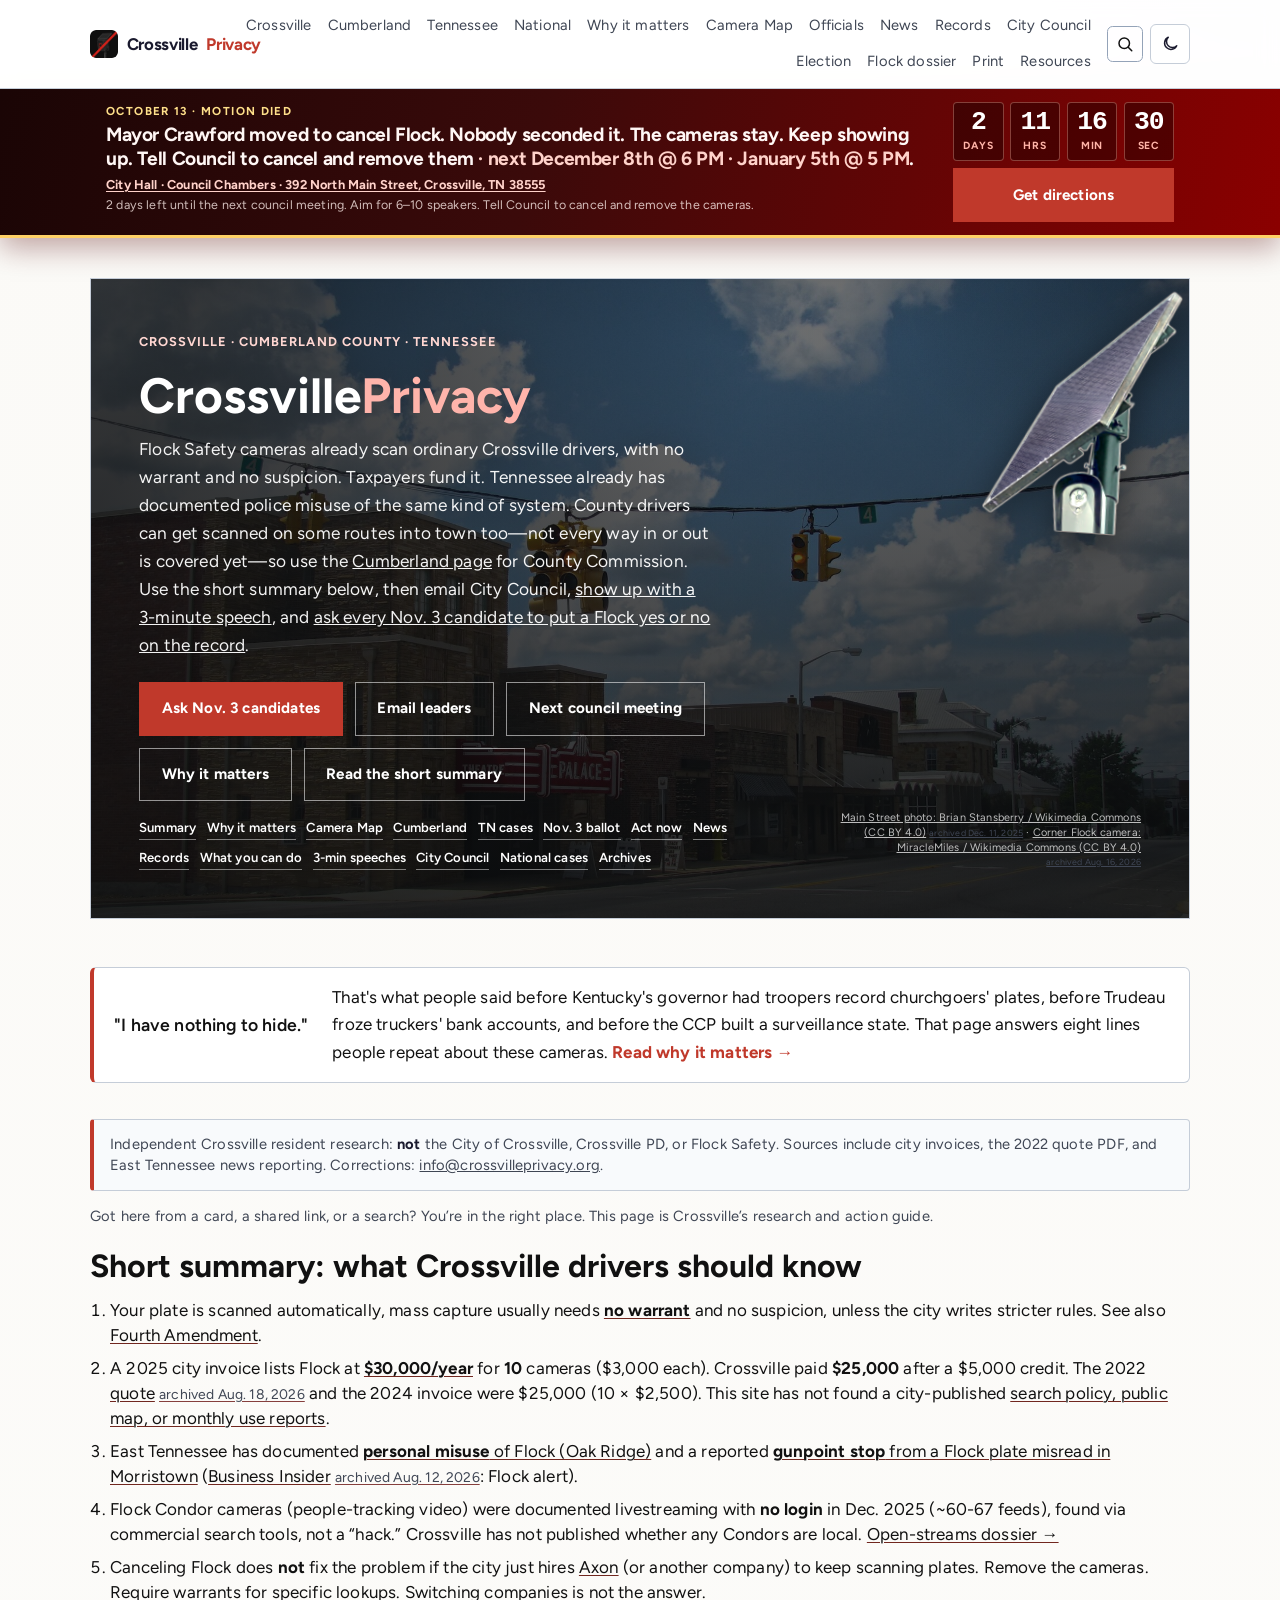
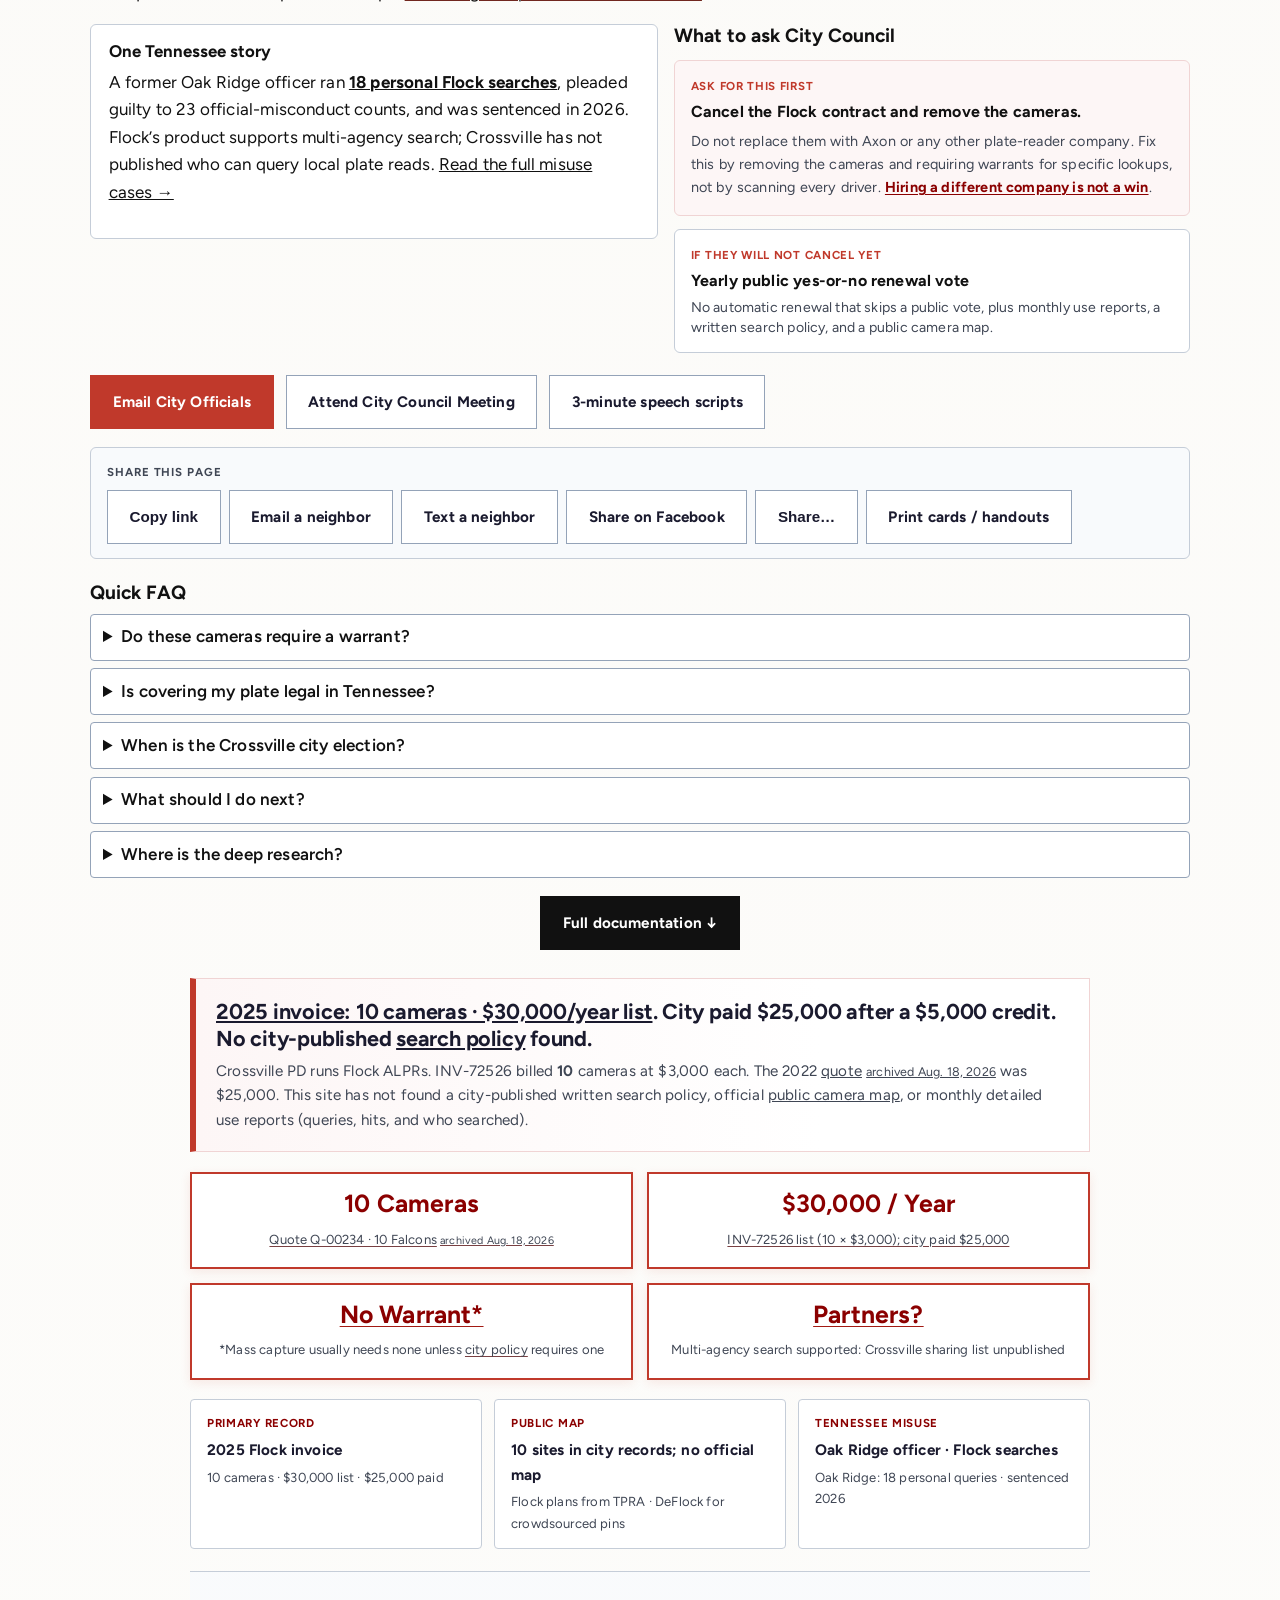
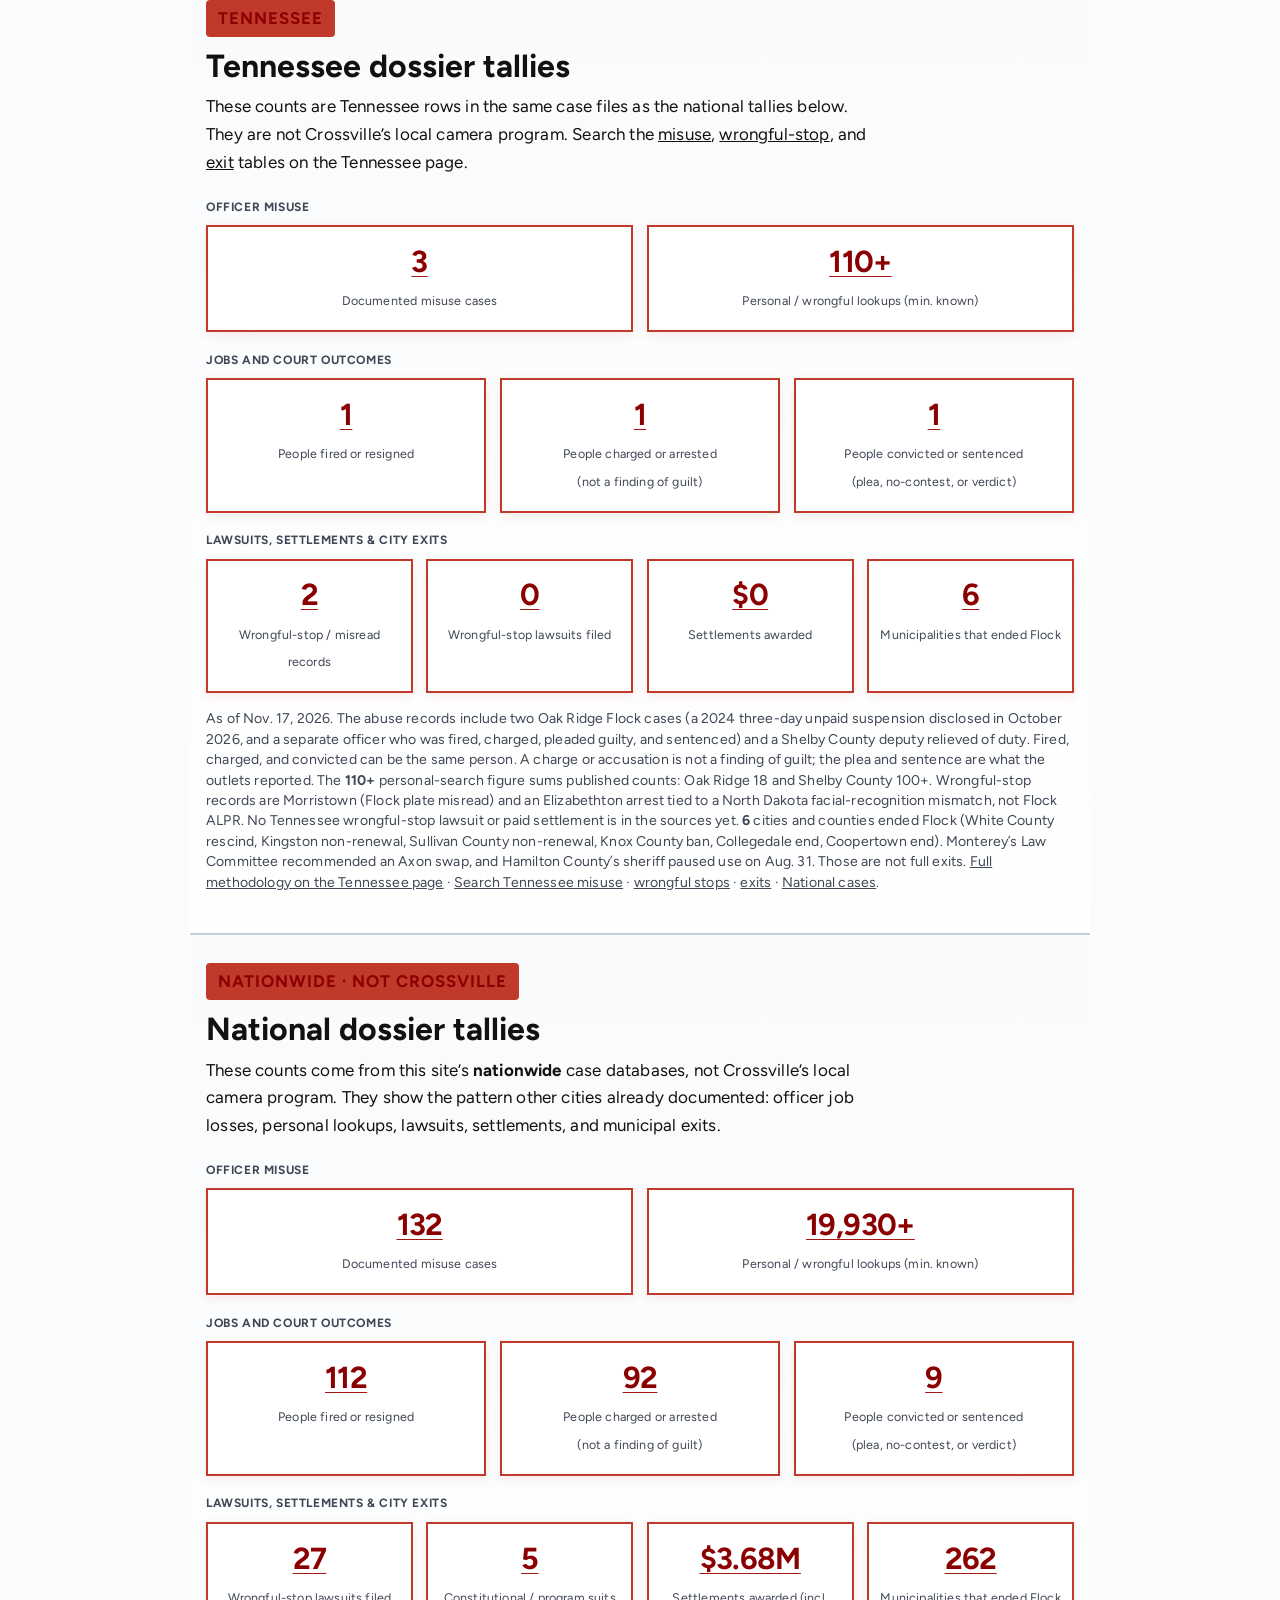
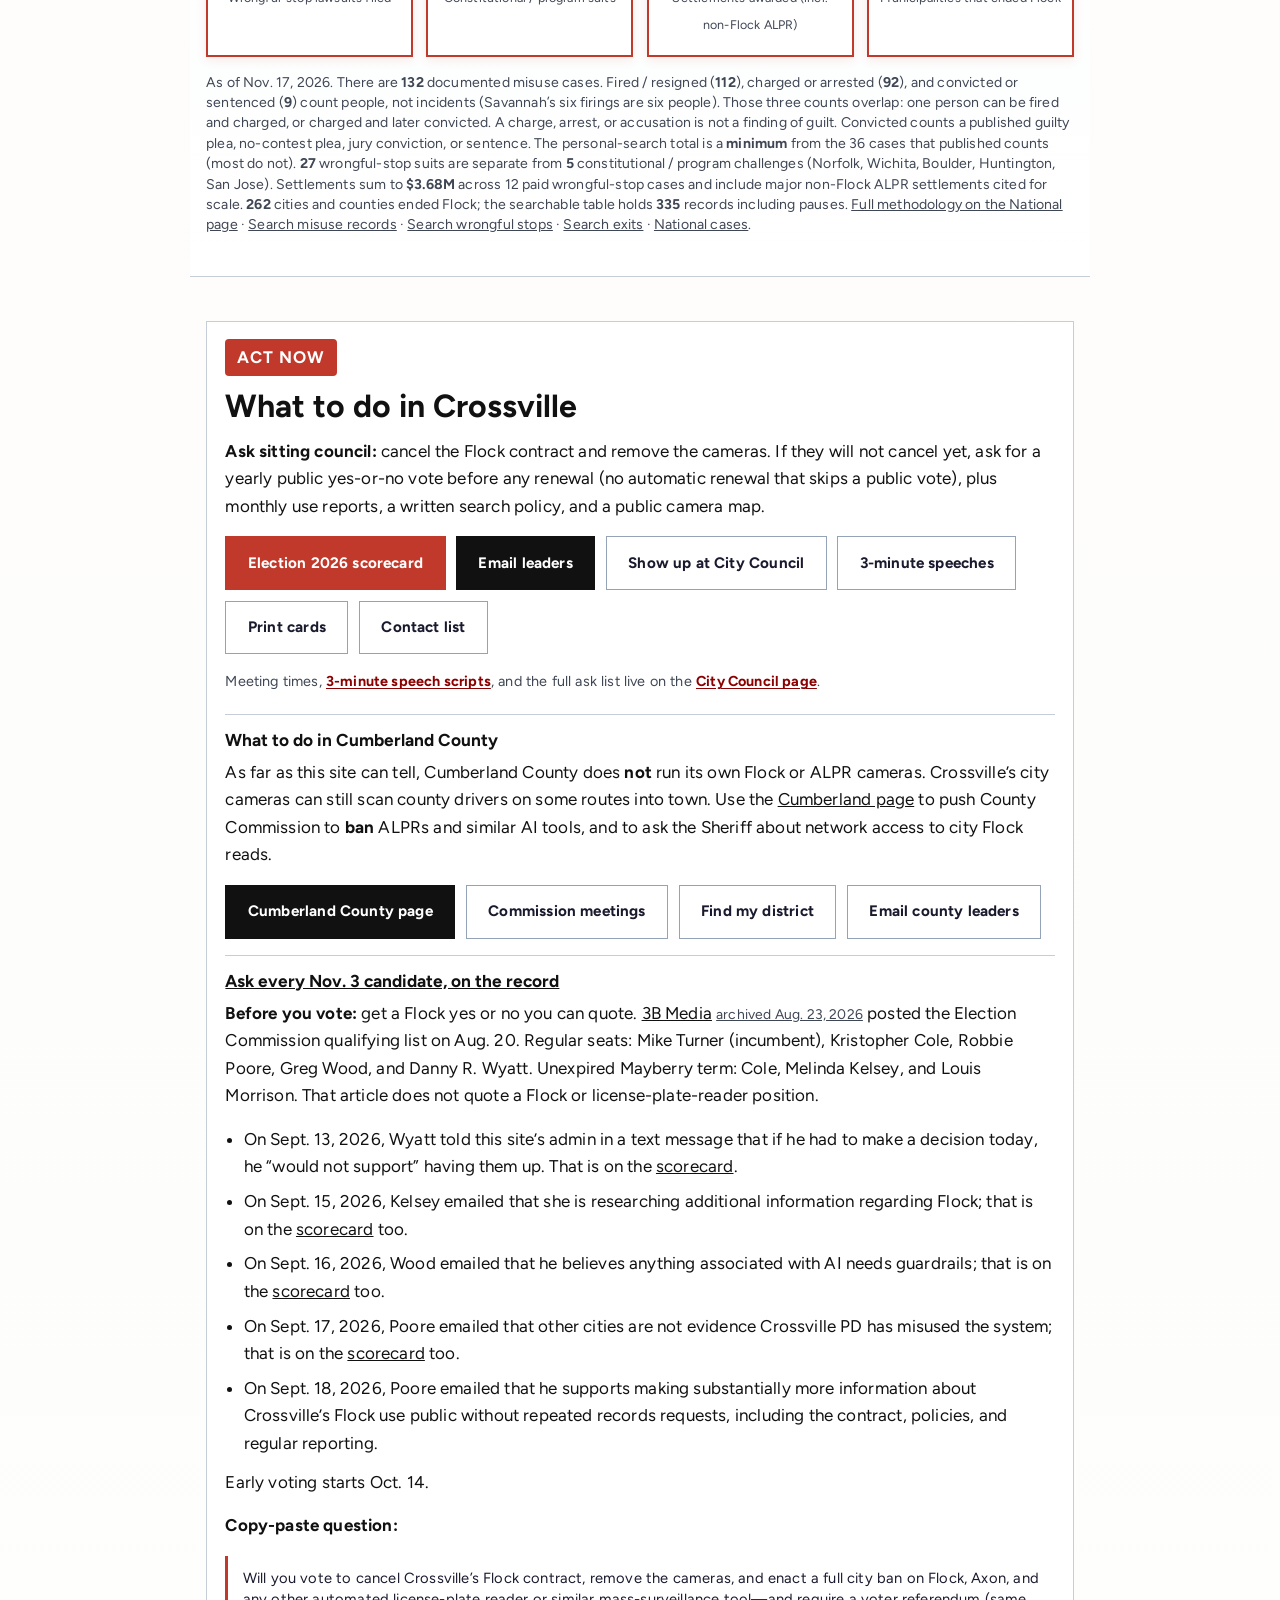
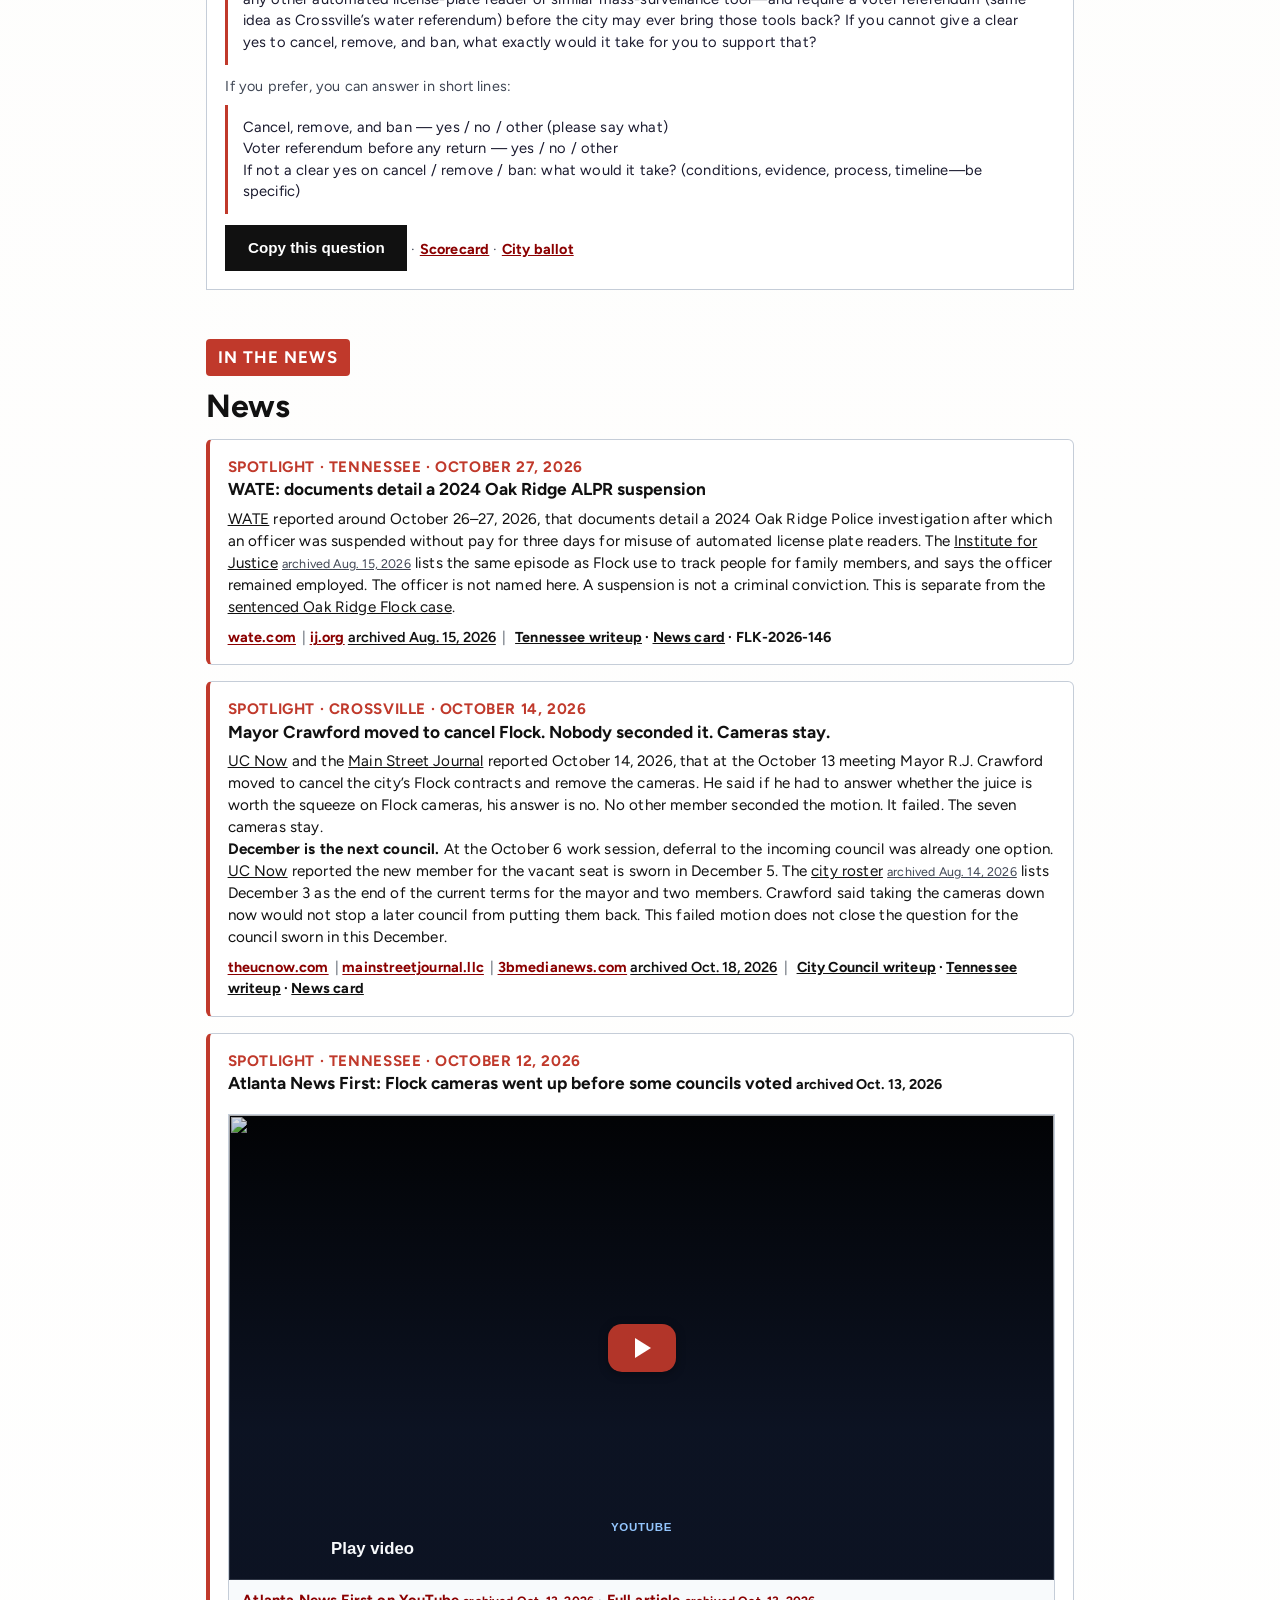
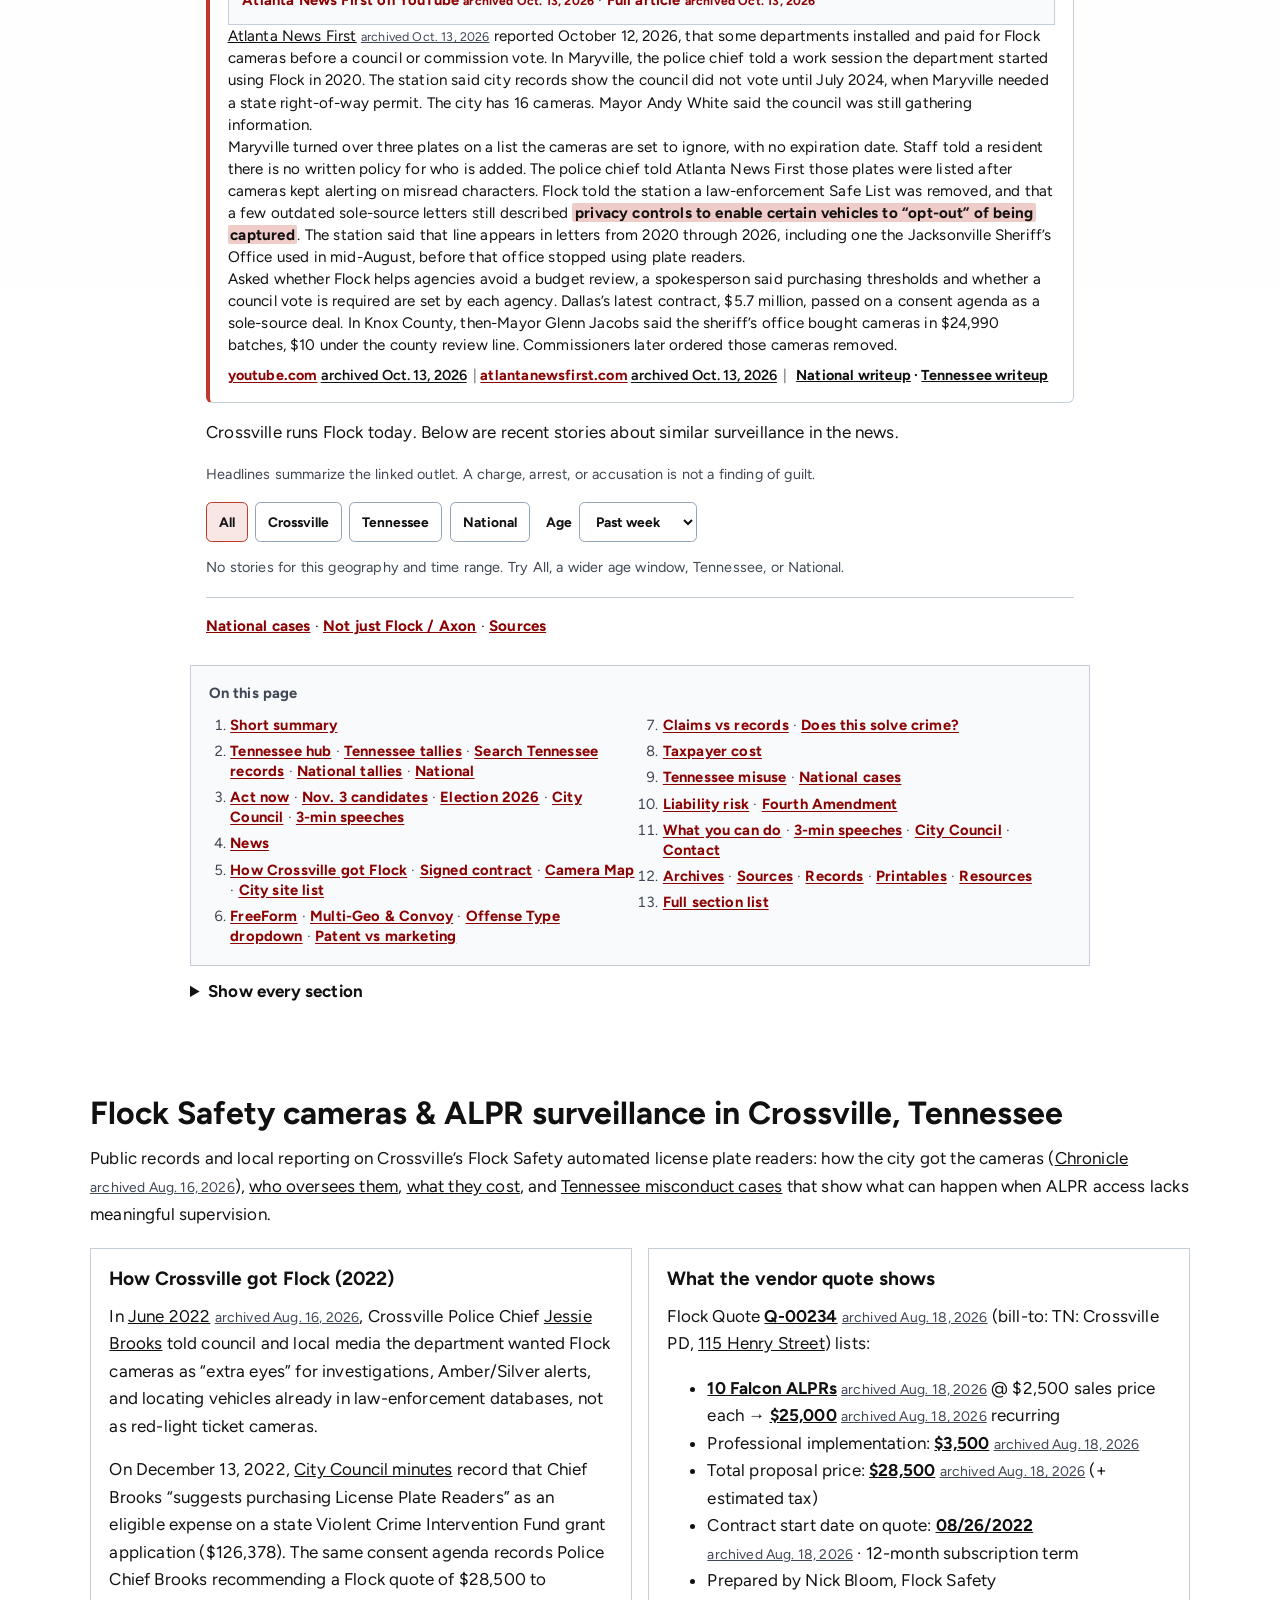
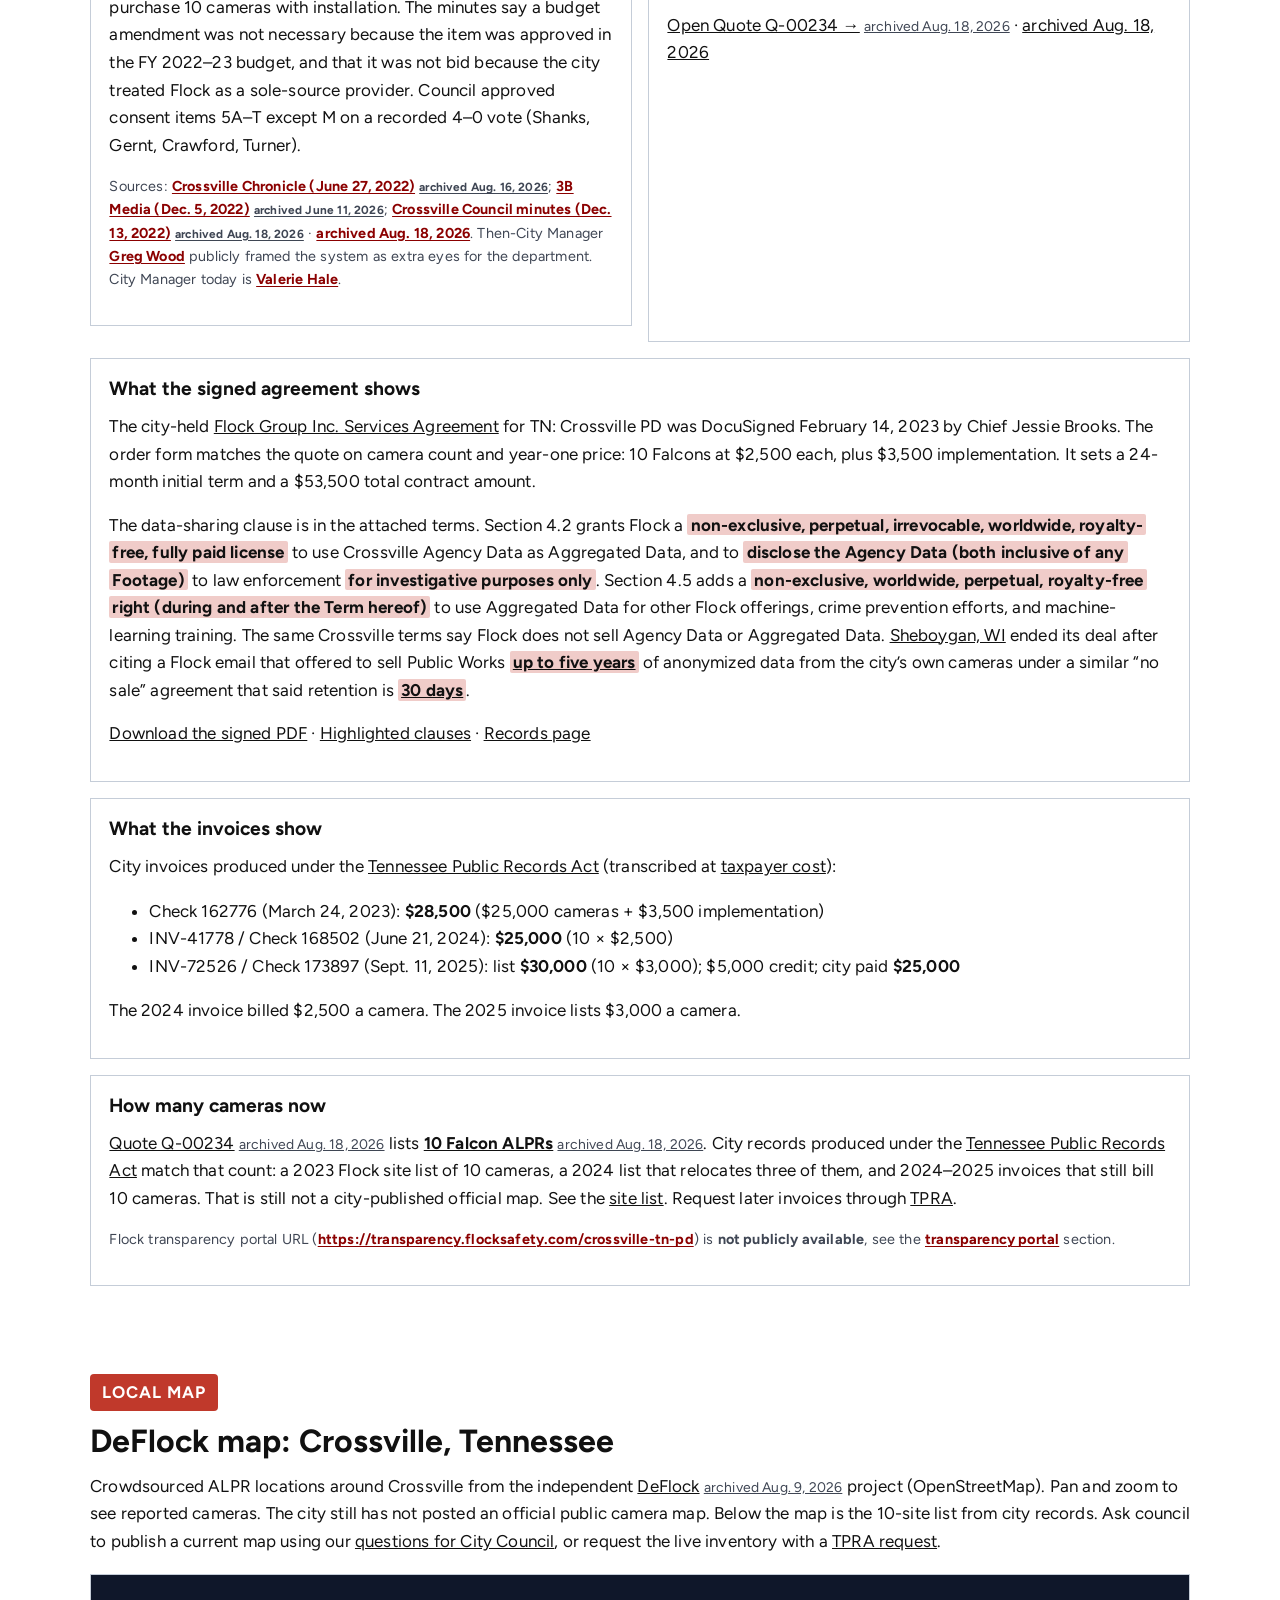
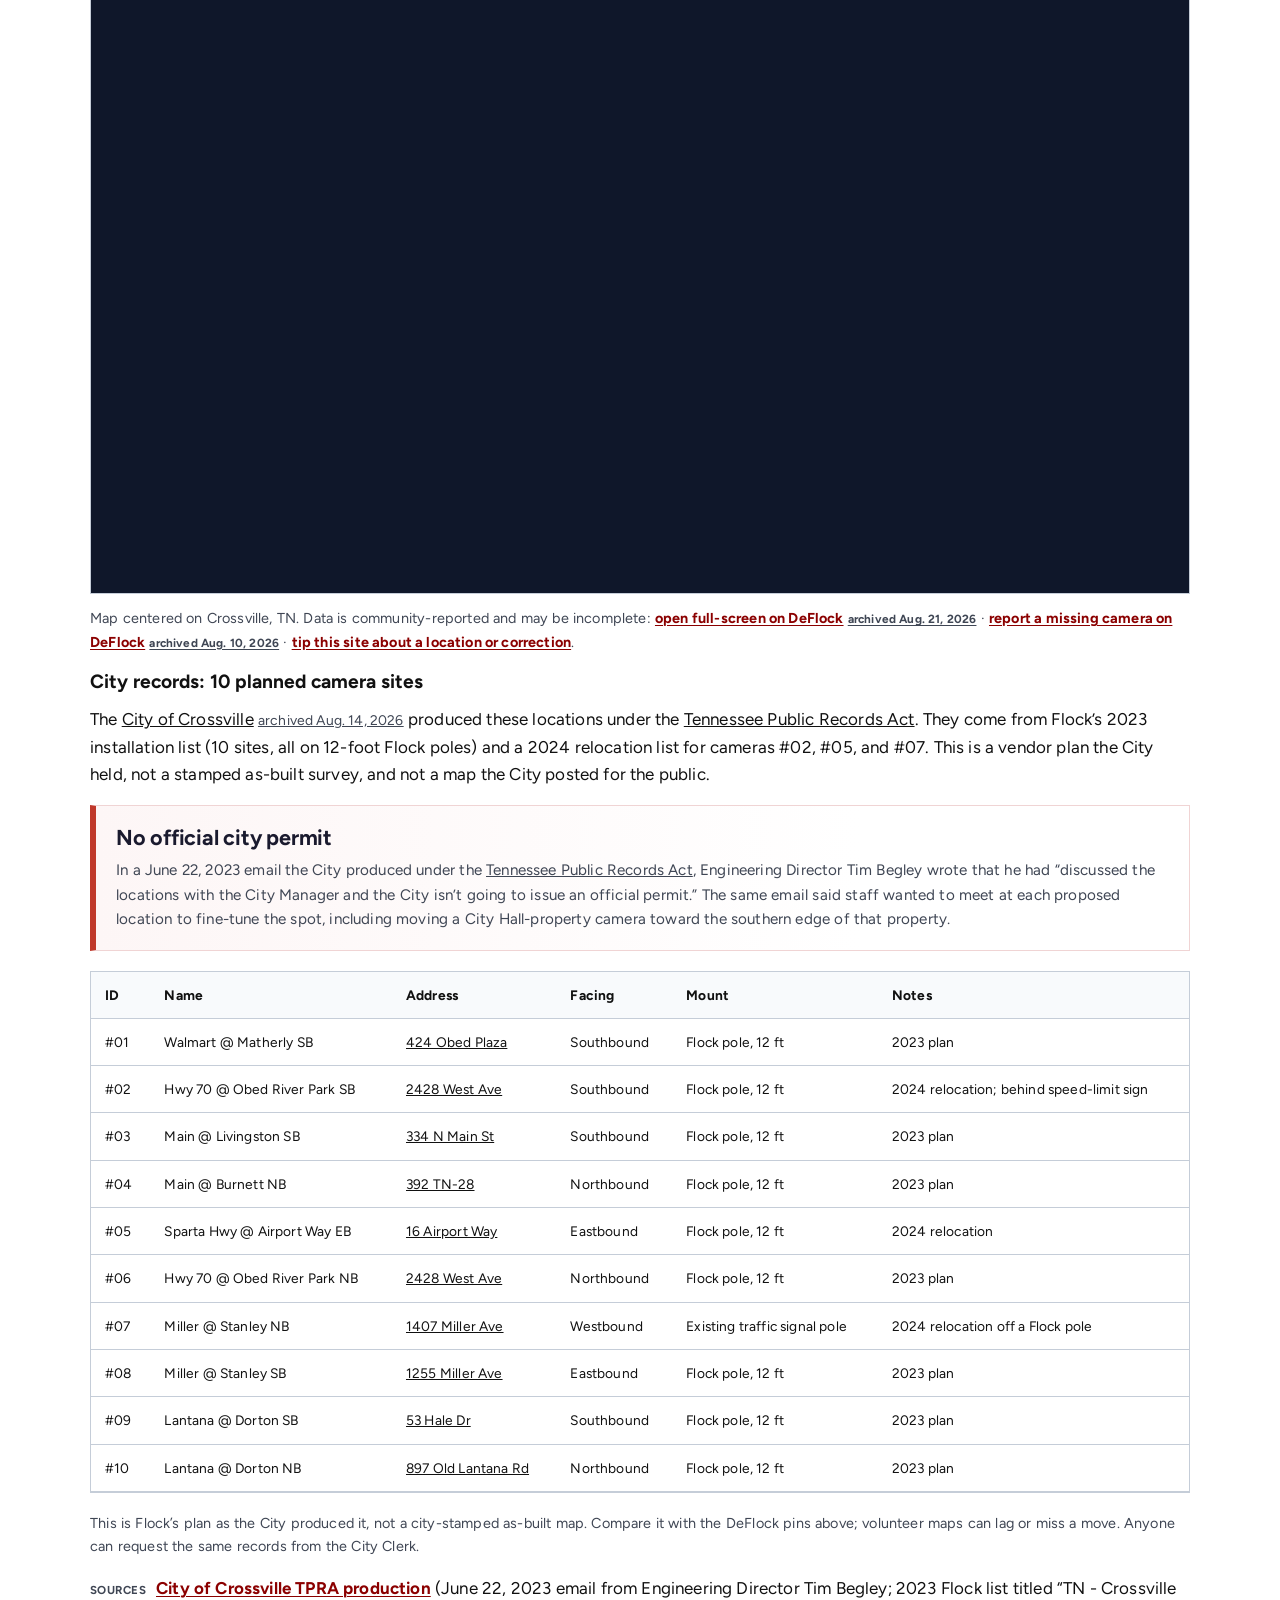
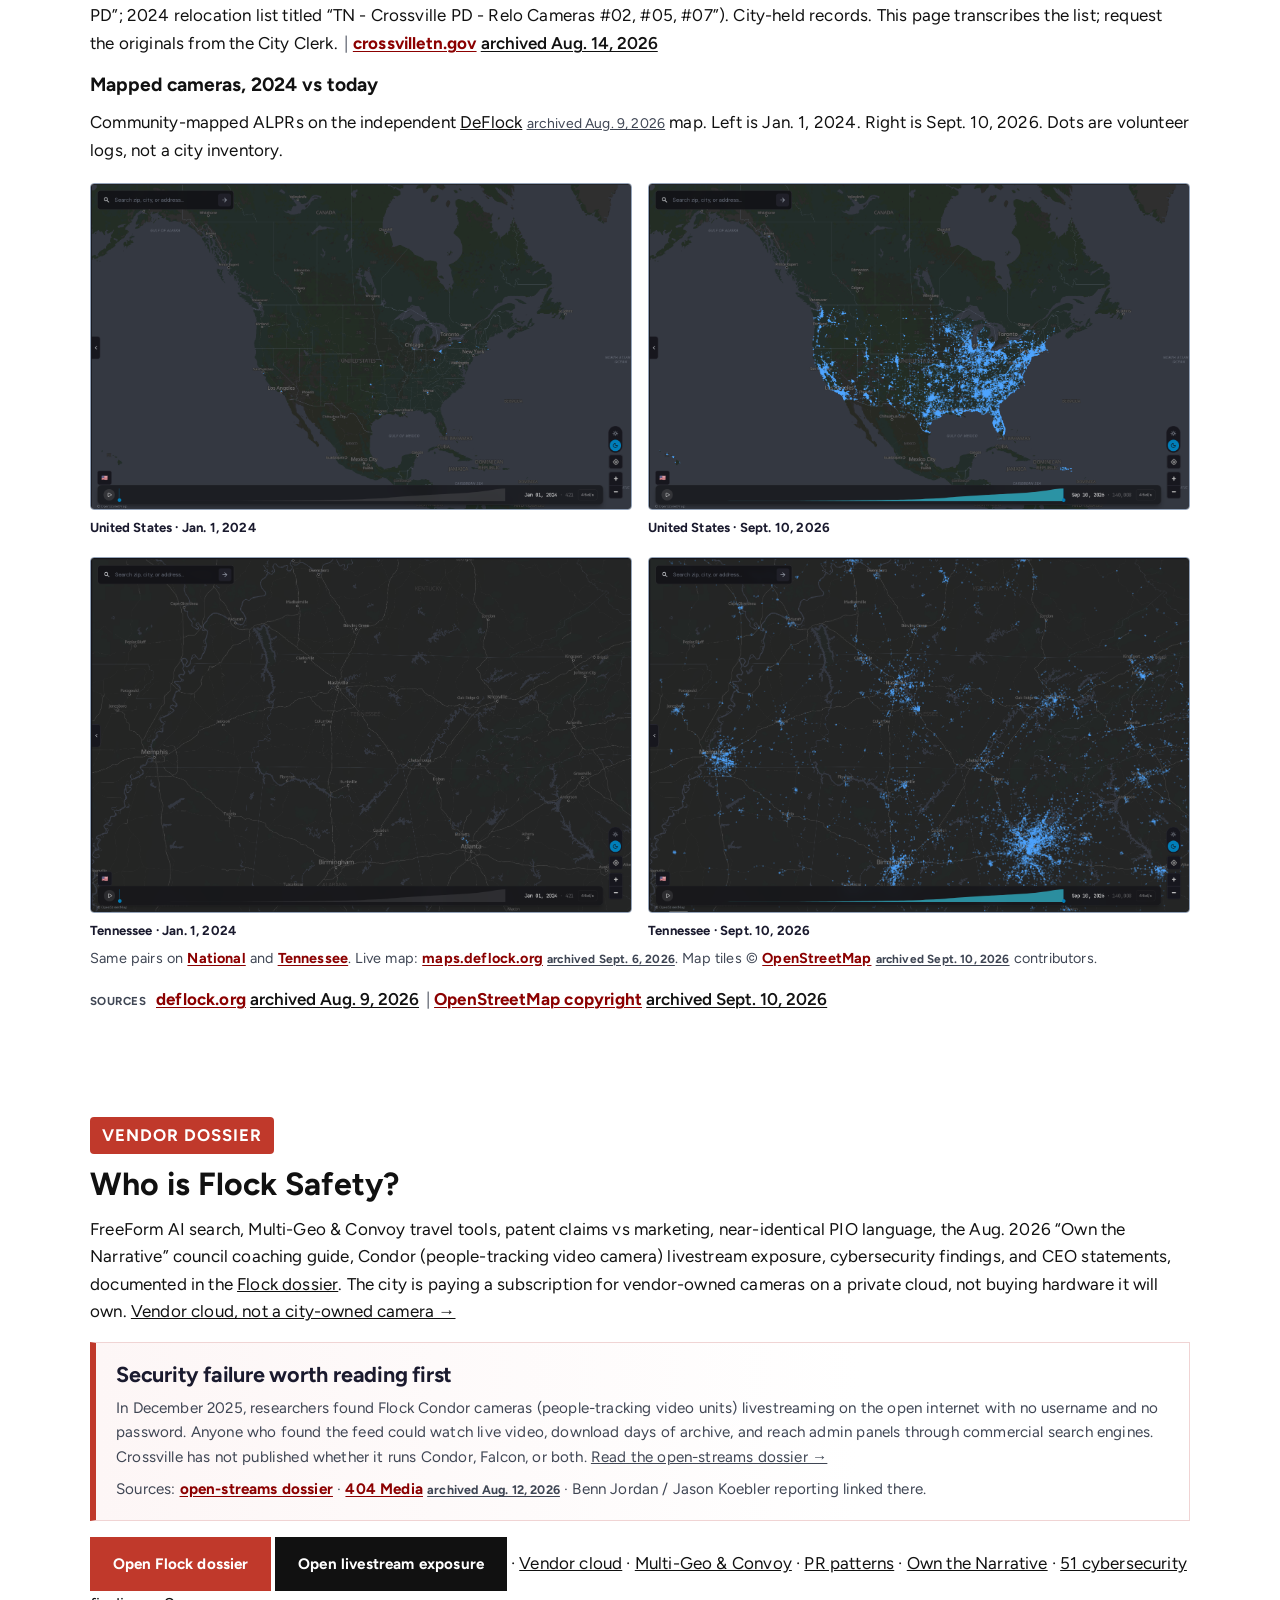
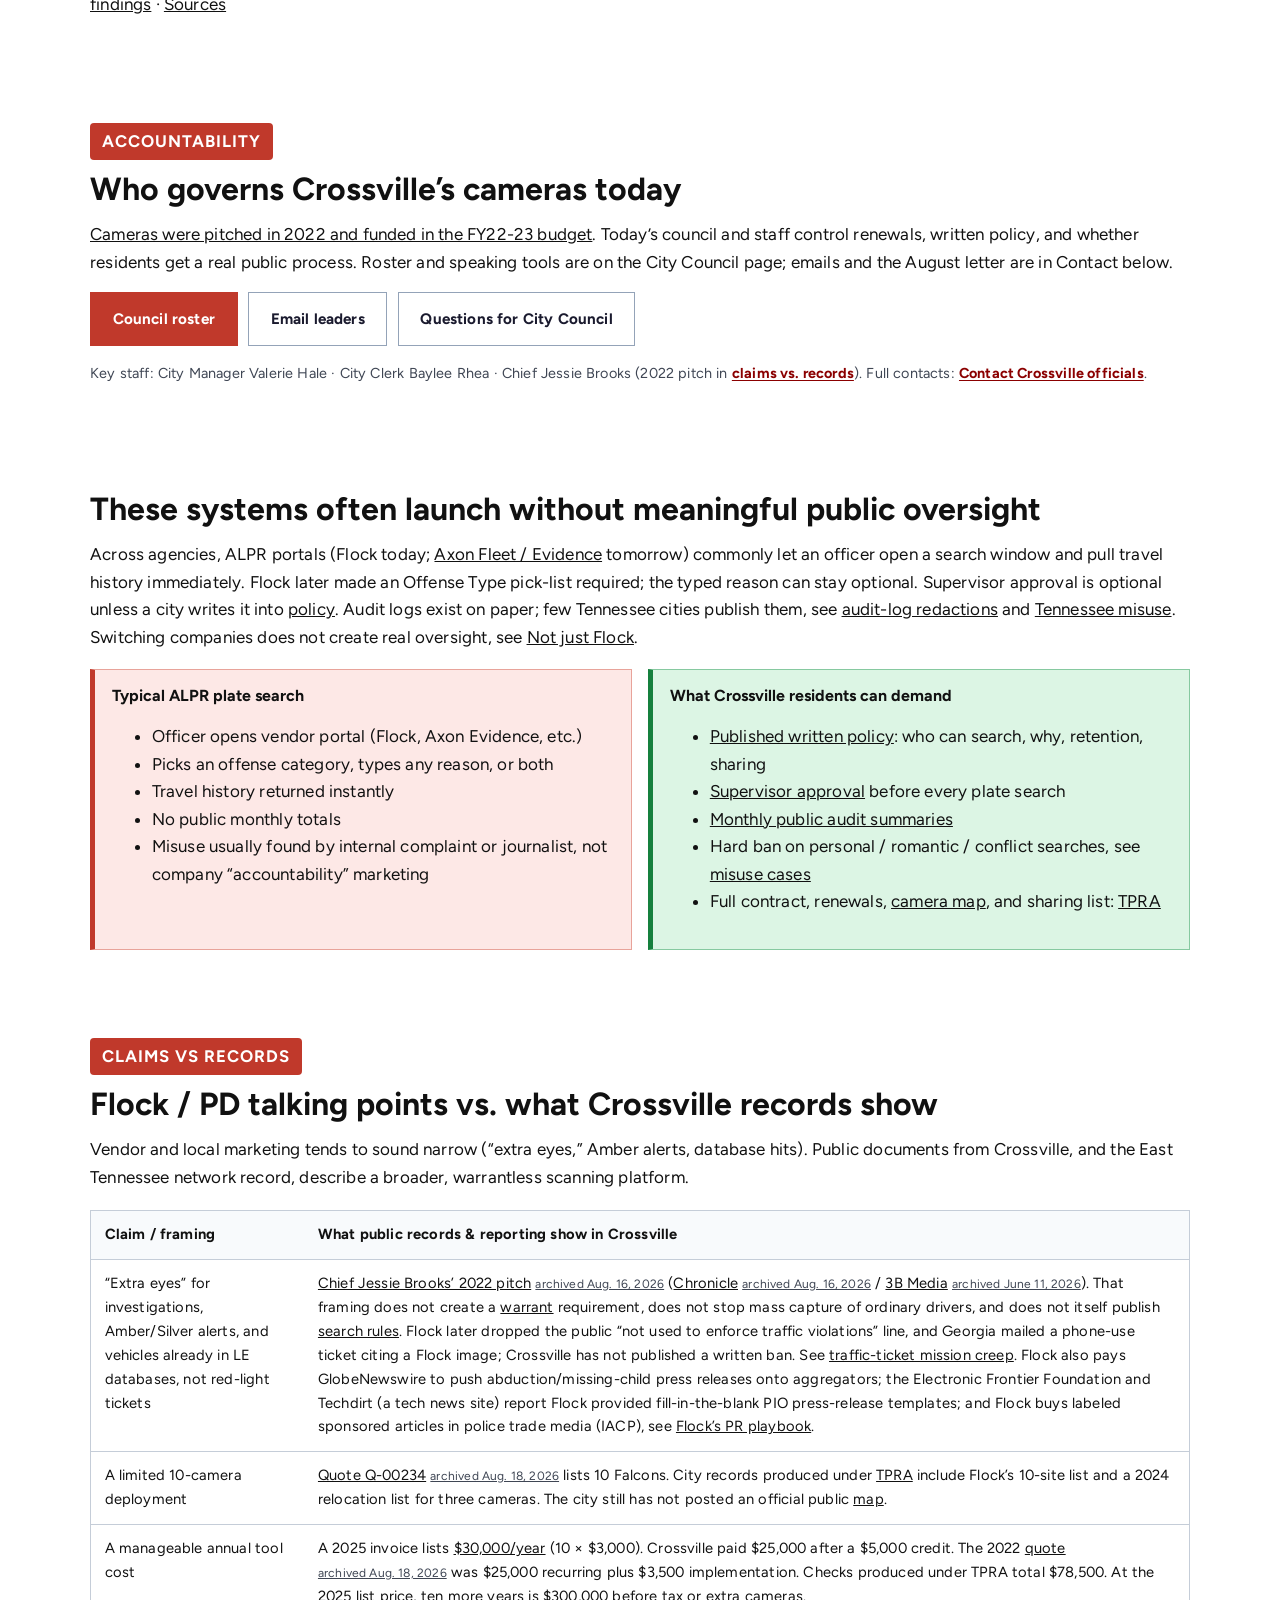
==== commit 6364e79b: "Show archive links on every home news card source. Add scripts/fill_structured_cite_archives.js, whi" ====
--- a/index.html
+++ b/index.html
@@ -728,7 +728,7 @@
             <div>
               <a href="https://gbi.georgia.gov/press-releases/2026-11-17/gbi-arrests-former-norcross-police-department-officer-misuse-license" target="_blank" rel="noopener">GBI: a second former Norcross officer is charged with plate-reader misuse</a>
               <span class="note">Fourteen counts, including computer invasion of privacy. A charge is not a finding of guilt. FLK-2026-150.</span>
-              <p class="news-card-cites"><span class="news-cite-group"><span class="news-cite-label">Sources</span><span class="source-cite-item"><a href="https://gbi.georgia.gov/press-releases/2026-11-17/gbi-arrests-former-norcross-police-department-officer-misuse-license" target="_blank" rel="noopener" class="news-cite-outlet">gbi.georgia.gov</a></span></span><span class="news-cite-group news-cite-writeups"><span class="news-cite-label">Writeup</span><a href="national.html#norcross-forest-park-misuse" class="news-cite-writeup">National writeup</a></span></p>
+              <p class="news-card-cites"><span class="news-cite-group"><span class="news-cite-label">Sources</span><span class="source-cite-item"><a href="https://gbi.georgia.gov/press-releases/2026-11-17/gbi-arrests-former-norcross-police-department-officer-misuse-license" target="_blank" rel="noopener" class="news-cite-outlet">gbi.georgia.gov</a> <span class="source-cite-archived">(<a class="source-archive" href="https://web.archive.org/web/20261117225110/https://gbi.georgia.gov/press-releases/2026-11-17/gbi-arrests-former-norcross-police-department-officer-misuse-license" target="_blank" rel="noopener" title="Wayback Machine snapshot"><time datetime="2026-11-17T22:51:10Z">Archived on Nov. 17, 2026</time></a>)</span></span></span><span class="news-cite-group news-cite-writeups"><span class="news-cite-label">Writeup</span><a href="national.html#norcross-forest-park-misuse" class="news-cite-writeup">National writeup</a></span></p>
             </div>
           </li>
           <li data-geo="national" id="macon-county-sbi-card">
@@ -739,7 +739,7 @@
             <div>
               <a href="https://www.wfae.org/crime-justice/2026-11-17/tracking-flock-use-in-a-small-county-where-former-deputy-faces-sbi-probe" target="_blank" rel="noopener">Macon County, NC, posts its Flock audit log as the SBI investigates a fired deputy</a>
               <span class="note">No charges reported. FLK-2026-143.</span>
-              <p class="news-card-cites"><span class="news-cite-group"><span class="news-cite-label">Sources</span><span class="source-cite-item"><a href="https://www.wfae.org/crime-justice/2026-11-17/tracking-flock-use-in-a-small-county-where-former-deputy-faces-sbi-probe" target="_blank" rel="noopener" class="news-cite-outlet">wfae.org</a></span><span class="source-cite-item"><a href="https://carolinapublicpress.org/82830/nc-deputy-loses-job-faces-sbi-probe-over-alleged-flock-misuse/" target="_blank" rel="noopener" class="news-cite-outlet">carolinapublicpress.org</a></span></span><span class="news-cite-group news-cite-writeups"><span class="news-cite-label">Writeup</span><a href="national.html#macon-county-nc-misuse" class="news-cite-writeup">National writeup</a></span></p>
+              <p class="news-card-cites"><span class="news-cite-group"><span class="news-cite-label">Sources</span><span class="source-cite-item"><a href="https://www.wfae.org/crime-justice/2026-11-17/tracking-flock-use-in-a-small-county-where-former-deputy-faces-sbi-probe" target="_blank" rel="noopener" class="news-cite-outlet">wfae.org</a> <span class="source-cite-archived">(<a class="source-archive" href="https://web.archive.org/web/20261117225153/https://www.wfae.org/crime-justice/2026-11-17/tracking-flock-use-in-a-small-county-where-former-deputy-faces-sbi-probe" target="_blank" rel="noopener" title="Wayback Machine snapshot"><time datetime="2026-11-17T22:51:53Z">Archived on Nov. 17, 2026</time></a>)</span></span><span class="source-cite-item"><a href="https://carolinapublicpress.org/82830/nc-deputy-loses-job-faces-sbi-probe-over-alleged-flock-misuse/" target="_blank" rel="noopener" class="news-cite-outlet">carolinapublicpress.org</a> <span class="source-cite-archived">(<a class="source-archive" href="https://web.archive.org/web/20261114105502/https://carolinapublicpress.org/82830/nc-deputy-loses-job-faces-sbi-probe-over-alleged-flock-misuse/" target="_blank" rel="noopener" title="Wayback Machine snapshot"><time datetime="2026-11-14T10:55:02Z">Archived on Nov. 14, 2026</time></a>)</span></span></span><span class="news-cite-group news-cite-writeups"><span class="news-cite-label">Writeup</span><a href="national.html#macon-county-nc-misuse" class="news-cite-writeup">National writeup</a></span></p>
             </div>
           </li>
           <li data-geo="national" id="san-diego-cancel-card">
@@ -750,7 +750,7 @@
             <div>
               <a href="https://www.nbcsandiego.com/news/local/san-diego-city-council-votes-end-flock-contract-turn-off-alpr-cameras/4102682/" target="_blank" rel="noopener">San Diego City Council votes unanimously to end Flock</a>
               <span class="note">About 500 streetlight cameras stopped in a separate vote. Hardware stays up until a removal deal. CAN-2026-327.</span>
-              <p class="news-card-cites"><span class="news-cite-group"><span class="news-cite-label">Sources</span><span class="source-cite-item"><a href="https://www.nbcsandiego.com/news/local/san-diego-city-council-votes-end-flock-contract-turn-off-alpr-cameras/4102682/" target="_blank" rel="noopener" class="news-cite-outlet">nbcsandiego.com</a></span><span class="source-cite-item"><a href="https://www.kpbs.org/news/public-safety/2026/11/17/city-council-withdraws-sdpds-flock-authorization-but-cameras-remain" target="_blank" rel="noopener" class="news-cite-outlet">kpbs.org</a></span></span><span class="news-cite-group news-cite-writeups"><span class="news-cite-label">Writeup</span><a href="national.html#san-diego-committee" class="news-cite-writeup">National writeup</a></span></p>
+              <p class="news-card-cites"><span class="news-cite-group"><span class="news-cite-label">Sources</span><span class="source-cite-item"><a href="https://www.nbcsandiego.com/news/local/san-diego-city-council-votes-end-flock-contract-turn-off-alpr-cameras/4102682/" target="_blank" rel="noopener" class="news-cite-outlet">nbcsandiego.com</a> <span class="source-cite-archived">(<a class="source-archive" href="https://web.archive.org/web/20261117223749/https://www.nbcsandiego.com/news/local/san-diego-city-council-votes-end-flock-contract-turn-off-alpr-cameras/4102682/" target="_blank" rel="noopener" title="Wayback Machine snapshot"><time datetime="2026-11-17T22:37:49Z">Archived on Nov. 17, 2026</time></a>)</span></span><span class="source-cite-item"><a href="https://www.kpbs.org/news/public-safety/2026/11/17/city-council-withdraws-sdpds-flock-authorization-but-cameras-remain" target="_blank" rel="noopener" class="news-cite-outlet">kpbs.org</a> <span class="source-cite-archived">(<a class="source-archive" href="https://web.archive.org/web/20261117224640/https://www.kpbs.org/news/public-safety/2026/11/17/city-council-withdraws-sdpds-flock-authorization-but-cameras-remain" target="_blank" rel="noopener" title="Wayback Machine snapshot"><time datetime="2026-11-17T22:46:40Z">Archived on Nov. 17, 2026</time></a>)</span></span></span><span class="news-cite-group news-cite-writeups"><span class="news-cite-label">Writeup</span><a href="national.html#san-diego-committee" class="news-cite-writeup">National writeup</a></span></p>
             </div>
           </li>
           <li data-geo="national" id="culver-city-cancel-card">
@@ -758,7 +758,7 @@
             <div>
               <a href="https://culvercitycrossroads.com/2026/11/17/city-council-ends-flock-surveillance-camera-contract-immediately/" target="_blank" rel="noopener">Culver City votes 3–2 to stop using Flock and end the contract</a>
               <span class="note">CAN-2026-328.</span>
-              <p class="news-card-cites"><span class="news-cite-group"><span class="news-cite-label">Sources</span><span class="source-cite-item"><a href="https://culvercitycrossroads.com/2026/11/17/city-council-ends-flock-surveillance-camera-contract-immediately/" target="_blank" rel="noopener" class="news-cite-outlet">culvercitycrossroads.com</a></span></span><span class="news-cite-group news-cite-writeups"><span class="news-cite-label">Writeup</span><a href="national.html#culver-city-cancel" class="news-cite-writeup">National writeup</a></span></p>
+              <p class="news-card-cites"><span class="news-cite-group"><span class="news-cite-label">Sources</span><span class="source-cite-item"><a href="https://culvercitycrossroads.com/2026/11/17/city-council-ends-flock-surveillance-camera-contract-immediately/" target="_blank" rel="noopener" class="news-cite-outlet">culvercitycrossroads.com</a> <span class="source-cite-archived">(<a class="source-archive" href="https://web.archive.org/web/20261117224716/https://culvercitycrossroads.com/2026/11/17/city-council-ends-flock-surveillance-camera-contract-immediately/" target="_blank" rel="noopener" title="Wayback Machine snapshot"><time datetime="2026-11-17T22:47:16Z">Archived on Nov. 17, 2026</time></a>)</span></span></span><span class="news-cite-group news-cite-writeups"><span class="news-cite-label">Writeup</span><a href="national.html#culver-city-cancel" class="news-cite-writeup">National writeup</a></span></p>
             </div>
           </li>
           <li data-geo="national" id="beacon-ny-cancel-card">
@@ -766,7 +766,7 @@
             <div>
               <a href="https://highlandscurrent.org/2026/11/17/beacon-to-end-flock-contract/" target="_blank" rel="noopener">Beacon, New York, votes to stop using its seven Flock cameras</a>
               <span class="note">The city still owes $30,000 through 2028. CAN-2026-333.</span>
-              <p class="news-card-cites"><span class="news-cite-group"><span class="news-cite-label">Sources</span><span class="source-cite-item"><a href="https://highlandscurrent.org/2026/11/17/beacon-to-end-flock-contract/" target="_blank" rel="noopener" class="news-cite-outlet">highlandscurrent.org</a></span></span><span class="news-cite-group news-cite-writeups"><span class="news-cite-label">Writeup</span><a href="national.html#beacon-ny-cancel" class="news-cite-writeup">National writeup</a></span></p>
+              <p class="news-card-cites"><span class="news-cite-group"><span class="news-cite-label">Sources</span><span class="source-cite-item"><a href="https://highlandscurrent.org/2026/11/17/beacon-to-end-flock-contract/" target="_blank" rel="noopener" class="news-cite-outlet">highlandscurrent.org</a> <span class="source-cite-archived">(<a class="source-archive" href="https://web.archive.org/web/20261117224938/https://highlandscurrent.org/2026/11/17/beacon-to-end-flock-contract/" target="_blank" rel="noopener" title="Wayback Machine snapshot"><time datetime="2026-11-17T22:49:38Z">Archived on Nov. 17, 2026</time></a>)</span></span></span><span class="news-cite-group news-cite-writeups"><span class="news-cite-label">Writeup</span><a href="national.html#beacon-ny-cancel" class="news-cite-writeup">National writeup</a></span></p>
             </div>
           </li>
           <li data-geo="national" id="norcross-forest-park-misuse-card">
@@ -774,7 +774,7 @@
             <div>
               <a href="https://gbi.georgia.gov/press-releases/2026-11-16/gbi-arrests-former-norcross-police-department-officer-misuse-license" target="_blank" rel="noopener">GBI: a former Norcross officer and a Forest Park officer are charged with plate-reader misuse</a>
               <span class="note">Both cases were opened at district attorneys’ requests. A charge is not a finding of guilt. FLK-2026-149, FLK-2026-151.</span>
-              <p class="news-card-cites"><span class="news-cite-group"><span class="news-cite-label">Sources</span><span class="source-cite-item"><a href="https://gbi.georgia.gov/press-releases/2026-11-16/gbi-arrests-former-norcross-police-department-officer-misuse-license" target="_blank" rel="noopener" class="news-cite-outlet">gbi.georgia.gov</a></span><span class="source-cite-item"><a href="https://gbi.georgia.gov/press-releases/2026-11-16/gbi-arrests-former-forest-park-police-department-officer-misuse-license" target="_blank" rel="noopener" class="news-cite-outlet">gbi.georgia.gov</a></span></span><span class="news-cite-group news-cite-writeups"><span class="news-cite-label">Writeup</span><a href="national.html#norcross-forest-park-misuse" class="news-cite-writeup">National writeup</a></span></p>
+              <p class="news-card-cites"><span class="news-cite-group"><span class="news-cite-label">Sources</span><span class="source-cite-item"><a href="https://gbi.georgia.gov/press-releases/2026-11-16/gbi-arrests-former-norcross-police-department-officer-misuse-license" target="_blank" rel="noopener" class="news-cite-outlet">gbi.georgia.gov</a> <span class="source-cite-archived">(<a class="source-archive" href="https://web.archive.org/web/20261116203203/https://gbi.georgia.gov/press-releases/2026-11-16/gbi-arrests-former-norcross-police-department-officer-misuse-license" target="_blank" rel="noopener" title="Wayback Machine snapshot"><time datetime="2026-11-16T20:32:03Z">Archived on Nov. 16, 2026</time></a>)</span></span><span class="source-cite-item"><a href="https://gbi.georgia.gov/press-releases/2026-11-16/gbi-arrests-former-forest-park-police-department-officer-misuse-license" target="_blank" rel="noopener" class="news-cite-outlet">gbi.georgia.gov</a> <span class="source-cite-archived">(<a class="source-archive" href="https://web.archive.org/web/20261116203203/https://gbi.georgia.gov/press-releases/2026-11-16/gbi-arrests-former-forest-park-police-department-officer-misuse-license" target="_blank" rel="noopener" title="Wayback Machine snapshot"><time datetime="2026-11-16T20:32:03Z">Archived on Nov. 16, 2026</time></a>)</span></span></span><span class="news-cite-group news-cite-writeups"><span class="news-cite-label">Writeup</span><a href="national.html#norcross-forest-park-misuse" class="news-cite-writeup">National writeup</a></span></p>
             </div>
           </li>
           <li data-geo="national" id="bloomingdale-misuse-card">
@@ -782,7 +782,7 @@
             <div>
               <a href="https://www.shawlocal.com/my-suburban-life/2026/11/14/former-bloomingdale-police-officer-charged-with-misusing-flock-license-plate-cameras/" target="_blank" rel="noopener">Shaw Local: a former Bloomingdale, Illinois, officer is charged over plate searches</a>
               <span class="note">Official misconduct and computer tampering. A charge is not a finding of guilt. FLK-2026-152.</span>
-              <p class="news-card-cites"><span class="news-cite-group"><span class="news-cite-label">Sources</span><span class="source-cite-item"><a href="https://www.shawlocal.com/my-suburban-life/2026/11/14/former-bloomingdale-police-officer-charged-with-misusing-flock-license-plate-cameras/" target="_blank" rel="noopener" class="news-cite-outlet">shawlocal.com</a></span></span><span class="news-cite-group news-cite-writeups"><span class="news-cite-label">Writeup</span><a href="national.html#bloomingdale-misuse" class="news-cite-writeup">National writeup</a></span></p>
+              <p class="news-card-cites"><span class="news-cite-group"><span class="news-cite-label">Sources</span><span class="source-cite-item"><a href="https://www.shawlocal.com/my-suburban-life/2026/11/14/former-bloomingdale-police-officer-charged-with-misusing-flock-license-plate-cameras/" target="_blank" rel="noopener" class="news-cite-outlet">shawlocal.com</a> <span class="source-cite-archived">(<a class="source-archive" href="https://web.archive.org/web/20261115020229/https://www.shawlocal.com/my-suburban-life/2026/11/14/former-bloomingdale-police-officer-charged-with-misusing-flock-license-plate-cameras/" target="_blank" rel="noopener" title="Wayback Machine snapshot"><time datetime="2026-11-15T02:02:29Z">Archived on Nov. 15, 2026</time></a>)</span></span></span><span class="news-cite-group news-cite-writeups"><span class="news-cite-label">Writeup</span><a href="national.html#bloomingdale-misuse" class="news-cite-writeup">National writeup</a></span></p>
             </div>
           </li>
           <li data-geo="national" id="lowell-ma-suspend-card">
@@ -790,7 +790,7 @@
             <div>
               <a href="https://www.boston.com/news/local-news/2026/11/12/flock-cameras-are-back-on-in-lowell/" target="_blank" rel="noopener">Lowell’s Flock cameras are back on after a closed-session vote</a>
               <span class="note">Suspended Sept. 22, resumed Oct. 6 without outside data sharing. CAN-2026-335.</span>
-              <p class="news-card-cites"><span class="news-cite-group"><span class="news-cite-label">Sources</span><span class="source-cite-item"><a href="https://www.boston.com/news/local-news/2026/11/12/flock-cameras-are-back-on-in-lowell/" target="_blank" rel="noopener" class="news-cite-outlet">boston.com</a></span></span><span class="news-cite-group news-cite-writeups"><span class="news-cite-label">Writeup</span><a href="national.html#lowell-ma-suspend" class="news-cite-writeup">National writeup</a></span></p>
+              <p class="news-card-cites"><span class="news-cite-group"><span class="news-cite-label">Sources</span><span class="source-cite-item"><a href="https://www.boston.com/news/local-news/2026/11/12/flock-cameras-are-back-on-in-lowell/" target="_blank" rel="noopener" class="news-cite-outlet">boston.com</a> <span class="source-cite-archived">(<a class="source-archive" href="https://web.archive.org/web/20261114155828/https://www.boston.com/news/local-news/2026/11/12/flock-cameras-are-back-on-in-lowell/" target="_blank" rel="noopener" title="Wayback Machine snapshot"><time datetime="2026-11-14T15:58:28Z">Archived on Nov. 14, 2026</time></a>)</span></span></span><span class="news-cite-group news-cite-writeups"><span class="news-cite-label">Writeup</span><a href="national.html#lowell-ma-suspend" class="news-cite-writeup">National writeup</a></span></p>
             </div>
           </li>
           <li data-geo="national" id="golden-co-cancel-card">
@@ -798,7 +798,7 @@
             <div>
               <a href="https://www.denvergazette.com/2026/11/16/golden-officially-ditches-flock-cameras/" target="_blank" rel="noopener">Golden, Colorado, votes 6–1 to end Flock</a>
               <span class="note">Eleven cameras shut off; removal in the coming weeks. CAN-2026-329.</span>
-              <p class="news-card-cites"><span class="news-cite-group"><span class="news-cite-label">Sources</span><span class="source-cite-item"><a href="https://www.denvergazette.com/2026/11/16/golden-officially-ditches-flock-cameras/" target="_blank" rel="noopener" class="news-cite-outlet">denvergazette.com</a></span></span><span class="news-cite-group news-cite-writeups"><span class="news-cite-label">Writeup</span><a href="national.html#golden-co-cancel" class="news-cite-writeup">National writeup</a></span></p>
+              <p class="news-card-cites"><span class="news-cite-group"><span class="news-cite-label">Sources</span><span class="source-cite-item"><a href="https://www.denvergazette.com/2026/11/16/golden-officially-ditches-flock-cameras/" target="_blank" rel="noopener" class="news-cite-outlet">denvergazette.com</a> <span class="source-cite-archived">(<a class="source-archive" href="https://web.archive.org/web/20261117224740/https://www.denvergazette.com/2026/11/16/golden-officially-ditches-flock-cameras/" target="_blank" rel="noopener" title="Wayback Machine snapshot"><time datetime="2026-11-17T22:47:40Z">Archived on Nov. 17, 2026</time></a>)</span></span></span><span class="news-cite-group news-cite-writeups"><span class="news-cite-label">Writeup</span><a href="national.html#golden-co-cancel" class="news-cite-writeup">National writeup</a></span></p>
             </div>
           </li>
           <li data-geo="national" id="manchester-ct-cancel-card">
@@ -806,7 +806,7 @@
             <div>
               <a href="https://www.wfsb.com/2026/11/11/manchester-votes-end-contract-with-flock-will-remove-18-license-plate-readers/" target="_blank" rel="noopener">Manchester, Connecticut, votes 5–4 to end Flock</a>
               <span class="note">Eighteen readers covered now and down by Dec. 31. CAN-2026-331.</span>
-              <p class="news-card-cites"><span class="news-cite-group"><span class="news-cite-label">Sources</span><span class="source-cite-item"><a href="https://www.wfsb.com/2026/11/11/manchester-votes-end-contract-with-flock-will-remove-18-license-plate-readers/" target="_blank" rel="noopener" class="news-cite-outlet">wfsb.com</a></span></span><span class="news-cite-group news-cite-writeups"><span class="news-cite-label">Writeup</span><a href="national.html#manchester-ct-cancel" class="news-cite-writeup">National writeup</a></span></p>
+              <p class="news-card-cites"><span class="news-cite-group"><span class="news-cite-label">Sources</span><span class="source-cite-item"><a href="https://www.wfsb.com/2026/11/11/manchester-votes-end-contract-with-flock-will-remove-18-license-plate-readers/" target="_blank" rel="noopener" class="news-cite-outlet">wfsb.com</a> <span class="source-cite-archived">(<a class="source-archive" href="https://web.archive.org/web/20261114175536/https://www.wfsb.com/2026/11/11/manchester-votes-end-contract-with-flock-will-remove-18-license-plate-readers/" target="_blank" rel="noopener" title="Wayback Machine snapshot"><time datetime="2026-11-14T17:55:36Z">Archived on Nov. 14, 2026</time></a>)</span></span></span><span class="news-cite-group news-cite-writeups"><span class="news-cite-label">Writeup</span><a href="national.html#manchester-ct-cancel" class="news-cite-writeup">National writeup</a></span></p>
             </div>
           </li>
           <li data-geo="national" id="wausau-budget-card">
@@ -817,7 +817,7 @@
             <div>
               <a href="https://wausaupilotandreview.com/2026/11/12/wausau-adopts-2027-budget-7-4-after-alders-reject-tapping-reserves-to-curb-new-debt/" target="_blank" rel="noopener">Wausau covers its Flock cameras and passes a budget without the payment</a>
               <span class="note">Council ordered all 20 covered Oct. 27. No written notice ending the contract yet. CAN-2026-334.</span>
-              <p class="news-card-cites"><span class="news-cite-group"><span class="news-cite-label">Sources</span><span class="source-cite-item"><a href="https://wausaupilotandreview.com/2026/11/12/wausau-adopts-2027-budget-7-4-after-alders-reject-tapping-reserves-to-curb-new-debt/" target="_blank" rel="noopener" class="news-cite-outlet">wausaupilotandreview.com</a></span><span class="source-cite-item"><a href="https://wausaupilotandreview.com/2026/10/28/they-want-them-covered-tonight-wausau-orders-flock-cameras-covered-within-two-weeks/" target="_blank" rel="noopener" class="news-cite-outlet">wausaupilotandreview.com</a></span></span><span class="news-cite-group news-cite-writeups"><span class="news-cite-label">Writeup</span><a href="national.html#wausau-committees" class="news-cite-writeup">National writeup</a></span></p>
+              <p class="news-card-cites"><span class="news-cite-group"><span class="news-cite-label">Sources</span><span class="source-cite-item"><a href="https://wausaupilotandreview.com/2026/11/12/wausau-adopts-2027-budget-7-4-after-alders-reject-tapping-reserves-to-curb-new-debt/" target="_blank" rel="noopener" class="news-cite-outlet">wausaupilotandreview.com</a> <span class="source-cite-archived">(<a class="source-archive" href="https://web.archive.org/web/20261115001612/https://wausaupilotandreview.com/2026/11/12/wausau-adopts-2027-budget-7-4-after-alders-reject-tapping-reserves-to-curb-new-debt/" target="_blank" rel="noopener" title="Wayback Machine snapshot"><time datetime="2026-11-15T00:16:12Z">Archived on Nov. 15, 2026</time></a>)</span></span><span class="source-cite-item"><a href="https://wausaupilotandreview.com/2026/10/28/they-want-them-covered-tonight-wausau-orders-flock-cameras-covered-within-two-weeks/" target="_blank" rel="noopener" class="news-cite-outlet">wausaupilotandreview.com</a> <span class="source-cite-archived">(<a class="source-archive" href="https://web.archive.org/web/20261117225005/https://wausaupilotandreview.com/2026/10/28/they-want-them-covered-tonight-wausau-orders-flock-cameras-covered-within-two-weeks/" target="_blank" rel="noopener" title="Wayback Machine snapshot"><time datetime="2026-11-17T22:50:05Z">Archived on Nov. 17, 2026</time></a>)</span></span></span><span class="news-cite-group news-cite-writeups"><span class="news-cite-label">Writeup</span><a href="national.html#wausau-committees" class="news-cite-writeup">National writeup</a></span></p>
             </div>
           </li>
           <li data-geo="national" id="kyle-lawfare-card">
@@ -828,7 +828,7 @@
             <div>
               <a href="https://www.lawfaremedia.org/article/courts-are-striking-down-warrantless-flock-camera-use" target="_blank" rel="noopener">Lawfare: courts are striking down warrantless Flock searches</a>
               <span class="note">Analysis of the Oklahoma suppression order, now on appeal to the Tenth Circuit. Wrongful ID 47.</span>
-              <p class="news-card-cites"><span class="news-cite-group"><span class="news-cite-label">Sources</span><span class="source-cite-item"><a href="https://www.lawfaremedia.org/article/courts-are-striking-down-warrantless-flock-camera-use" target="_blank" rel="noopener" class="news-cite-outlet">lawfaremedia.org</a></span></span><span class="news-cite-group news-cite-writeups"><span class="news-cite-label">Writeup</span><a href="national.html#kyle-alpr-suppress" class="news-cite-writeup">National writeup</a></span></p>
+              <p class="news-card-cites"><span class="news-cite-group"><span class="news-cite-label">Sources</span><span class="source-cite-item"><a href="https://www.lawfaremedia.org/article/courts-are-striking-down-warrantless-flock-camera-use" target="_blank" rel="noopener" class="news-cite-outlet">lawfaremedia.org</a> <span class="source-cite-archived">(<a class="source-archive" href="https://web.archive.org/web/20261116121037/https://www.lawfaremedia.org/article/courts-are-striking-down-warrantless-flock-camera-use" target="_blank" rel="noopener" title="Wayback Machine snapshot"><time datetime="2026-11-16T12:10:37Z">Archived on Nov. 16, 2026</time></a>)</span></span></span><span class="news-cite-group news-cite-writeups"><span class="news-cite-label">Writeup</span><a href="national.html#kyle-alpr-suppress" class="news-cite-writeup">National writeup</a></span></p>
             </div>
           </li>
           <li data-geo="national" id="columbia-mo-cancel-card">
@@ -836,7 +836,7 @@
             <div>
               <a href="https://www.kbia.org/kbia-news/2026-11-10/columbia-city-council-votes-not-to-renew-contract-with-flock-safety" target="_blank" rel="noopener">Columbia, Missouri, votes 5–2 not to renew Flock</a>
               <span class="note">Cameras stay on until the contracts expire in 2027. CAN-2026-330.</span>
-              <p class="news-card-cites"><span class="news-cite-group"><span class="news-cite-label">Sources</span><span class="source-cite-item"><a href="https://www.kbia.org/kbia-news/2026-11-10/columbia-city-council-votes-not-to-renew-contract-with-flock-safety" target="_blank" rel="noopener" class="news-cite-outlet">kbia.org</a></span></span><span class="news-cite-group news-cite-writeups"><span class="news-cite-label">Writeup</span><a href="national.html#columbia-mo-cancel" class="news-cite-writeup">National writeup</a></span></p>
+              <p class="news-card-cites"><span class="news-cite-group"><span class="news-cite-label">Sources</span><span class="source-cite-item"><a href="https://www.kbia.org/kbia-news/2026-11-10/columbia-city-council-votes-not-to-renew-contract-with-flock-safety" target="_blank" rel="noopener" class="news-cite-outlet">kbia.org</a> <span class="source-cite-archived">(<a class="source-archive" href="https://web.archive.org/web/20261117090558/https://www.kbia.org/kbia-news/2026-11-10/columbia-city-council-votes-not-to-renew-contract-with-flock-safety" target="_blank" rel="noopener" title="Wayback Machine snapshot"><time datetime="2026-11-17T09:05:58Z">Archived on Nov. 17, 2026</time></a>)</span></span></span><span class="news-cite-group news-cite-writeups"><span class="news-cite-label">Writeup</span><a href="national.html#columbia-mo-cancel" class="news-cite-writeup">National writeup</a></span></p>
             </div>
           </li>
           <li data-geo="national" id="medway-ma-ban-card">
@@ -844,7 +844,7 @@
             <div>
               <a href="https://medwayma.gov/news-and-notices/fall-town-meeting-results-2/" target="_blank" rel="noopener">Medway, Massachusetts, Town Meeting votes 167–92 to ban town plate readers</a>
               <span class="note">The Attorney General must approve the bylaw. CAN-2026-332.</span>
-              <p class="news-card-cites"><span class="news-cite-group"><span class="news-cite-label">Sources</span><span class="source-cite-item"><a href="https://medwayma.gov/news-and-notices/fall-town-meeting-results-2/" target="_blank" rel="noopener" class="news-cite-outlet">medwayma.gov</a></span></span><span class="news-cite-group news-cite-writeups"><span class="news-cite-label">Writeup</span><a href="national.html#medway-ma-ban" class="news-cite-writeup">National writeup</a></span></p>
+              <p class="news-card-cites"><span class="news-cite-group"><span class="news-cite-label">Sources</span><span class="source-cite-item"><a href="https://medwayma.gov/news-and-notices/fall-town-meeting-results-2/" target="_blank" rel="noopener" class="news-cite-outlet">medwayma.gov</a> <span class="source-cite-archived">(<a class="source-archive" href="https://web.archive.org/web/20261117224820/https://medwayma.gov/news-and-notices/fall-town-meeting-results-2/" target="_blank" rel="noopener" title="Wayback Machine snapshot"><time datetime="2026-11-17T22:48:20Z">Archived on Nov. 17, 2026</time></a>)</span></span></span><span class="news-cite-group news-cite-writeups"><span class="news-cite-label">Writeup</span><a href="national.html#medway-ma-ban" class="news-cite-writeup">National writeup</a></span></p>
             </div>
           </li>
           <li data-geo="national" id="swampscott-misuse-card">
@@ -852,7 +852,7 @@
             <div>
               <a href="https://swampscotttides.org/news/swampscott-police-officer-resigns-following-investigation-into-unauthorized-flock-safety-database-use/" target="_blank" rel="noopener">Swampscott Tides: a Swampscott officer resigned after a Flock investigation</a>
               <span class="note">Lynn’s audit flagged anomalies. No charges reported. FLK-2026-153.</span>
-              <p class="news-card-cites"><span class="news-cite-group"><span class="news-cite-label">Sources</span><span class="source-cite-item"><a href="https://swampscotttides.org/news/swampscott-police-officer-resigns-following-investigation-into-unauthorized-flock-safety-database-use/" target="_blank" rel="noopener" class="news-cite-outlet">swampscotttides.org</a></span></span><span class="news-cite-group news-cite-writeups"><span class="news-cite-label">Writeup</span><a href="national.html#swampscott-misuse" class="news-cite-writeup">National writeup</a></span></p>
+              <p class="news-card-cites"><span class="news-cite-group"><span class="news-cite-label">Sources</span><span class="source-cite-item"><a href="https://swampscotttides.org/news/swampscott-police-officer-resigns-following-investigation-into-unauthorized-flock-safety-database-use/" target="_blank" rel="noopener" class="news-cite-outlet">swampscotttides.org</a> <span class="source-cite-archived">(<a class="source-archive" href="https://web.archive.org/web/20261113113959/https://swampscotttides.org/news/swampscott-police-officer-resigns-following-investigation-into-unauthorized-flock-safety-database-use/" target="_blank" rel="noopener" title="Wayback Machine snapshot"><time datetime="2026-11-13T11:39:59Z">Archived on Nov. 13, 2026</time></a>)</span></span></span><span class="news-cite-group news-cite-writeups"><span class="news-cite-label">Writeup</span><a href="national.html#swampscott-misuse" class="news-cite-writeup">National writeup</a></span></p>
             </div>
           </li>
           <li data-geo="local" id="tpra-october-log-card">
@@ -871,7 +871,7 @@
             <div>
               <a href="https://jocoreport.com/former-harnett-detective-fired-indicted-following-flock-camera-investigation/" target="_blank" rel="noopener">JoCo Report: former Harnett County detective indicted after a Flock investigation</a>
               <span class="note">Felony computer-access count. Fired Sept. 15. A charge is not a finding of guilt. FLK-2026-148.</span>
-              <p class="news-card-cites"><span class="news-cite-group"><span class="news-cite-label">Sources</span><span class="source-cite-item"><a href="https://jocoreport.com/former-harnett-detective-fired-indicted-following-flock-camera-investigation/" target="_blank" rel="noopener" class="news-cite-outlet">jocoreport.com</a></span></span><span class="news-cite-group news-cite-writeups"><span class="news-cite-label">Writeup</span><a href="national.html#harnett-county-misuse" class="news-cite-writeup">National writeup</a></span></p>
+              <p class="news-card-cites"><span class="news-cite-group"><span class="news-cite-label">Sources</span><span class="source-cite-item"><a href="https://jocoreport.com/former-harnett-detective-fired-indicted-following-flock-camera-investigation/" target="_blank" rel="noopener" class="news-cite-outlet">jocoreport.com</a> <span class="source-cite-archived">(<a class="source-archive" href="https://web.archive.org/web/20261104140218/https://jocoreport.com/former-harnett-detective-fired-indicted-following-flock-camera-investigation/" target="_blank" rel="noopener" title="Wayback Machine snapshot"><time datetime="2026-11-04T14:02:18Z">Archived on Nov. 4, 2026</time></a>)</span></span></span><span class="news-cite-group news-cite-writeups"><span class="news-cite-label">Writeup</span><a href="national.html#harnett-county-misuse" class="news-cite-writeup">National writeup</a></span></p>
             </div>
           </li>
           <li data-geo="local" id="nov3-election-results-card">
@@ -879,7 +879,7 @@
             <div>
               <a href="https://3bmedianews.com/cumberland-county-election-2026-unofficial-final-summary/" target="_blank" rel="noopener">Turner, Wyatt, and Kelsey win Crossville council seats</a>
               <span class="note">Unofficial totals. Crawford re-elected unopposed. None of the winners has said yes to cancel Flock.</span>
-              <p class="news-card-cites"><span class="news-cite-group"><span class="news-cite-label">Sources</span><span class="source-cite-item"><a href="https://3bmedianews.com/cumberland-county-election-2026-unofficial-final-summary/" target="_blank" rel="noopener" class="news-cite-outlet">3bmedianews.com</a></span><span class="source-cite-item"><a href="https://theucnow.com/2026/11/03/turner-wyatt-and-kelsey-victorious-in-crossville-races/" target="_blank" rel="noopener" class="news-cite-outlet">theucnow.com</a></span></span><span class="news-cite-group news-cite-writeups"><span class="news-cite-label">Writeup</span><a href="election.html#results" class="news-cite-writeup">Election results</a></span></p>
+              <p class="news-card-cites"><span class="news-cite-group"><span class="news-cite-label">Sources</span><span class="source-cite-item"><a href="https://3bmedianews.com/cumberland-county-election-2026-unofficial-final-summary/" target="_blank" rel="noopener" class="news-cite-outlet">3bmedianews.com</a> <span class="source-cite-archived">(<a class="source-archive" href="https://web.archive.org/web/20261104135338/https://3bmedianews.com/cumberland-county-election-2026-unofficial-final-summary/" target="_blank" rel="noopener" title="Wayback Machine snapshot"><time datetime="2026-11-04T13:53:38Z">Archived on Nov. 4, 2026</time></a>)</span></span><span class="source-cite-item"><a href="https://theucnow.com/2026/11/03/turner-wyatt-and-kelsey-victorious-in-crossville-races/" target="_blank" rel="noopener" class="news-cite-outlet">theucnow.com</a> <span class="source-cite-archived">(<a class="source-archive" href="https://web.archive.org/web/20261104140718/https://theucnow.com/2026/11/03/turner-wyatt-and-kelsey-victorious-in-crossville-races/" target="_blank" rel="noopener" title="Wayback Machine snapshot"><time datetime="2026-11-04T14:07:18Z">Archived on Nov. 4, 2026</time></a>)</span></span></span><span class="news-cite-group news-cite-writeups"><span class="news-cite-label">Writeup</span><a href="election.html#results" class="news-cite-writeup">Election results</a></span></p>
             </div>
           </li>
           <li data-geo="national" id="indian-river-misuse-card">
@@ -887,7 +887,7 @@
             <div>
               <a href="http://veronews.com/2026/11/02/two-irc-deputies-arrested-after-flock-misuse/" target="_blank" rel="noopener">Vero News: two former Indian River County deputies arrested after a Flock audit</a>
               <span class="note">One resigned, one was fired in 2025. Quarterly audits promised. A charge is not a finding of guilt. FLK-2026-147.</span>
-              <p class="news-card-cites"><span class="news-cite-group"><span class="news-cite-label">Sources</span><span class="source-cite-item"><a href="http://veronews.com/2026/11/02/two-irc-deputies-arrested-after-flock-misuse/" target="_blank" rel="noopener" class="news-cite-outlet">veronews.com</a></span></span><span class="news-cite-group news-cite-writeups"><span class="news-cite-label">Writeup</span><a href="national.html#indian-river-misuse" class="news-cite-writeup">National writeup</a></span></p>
+              <p class="news-card-cites"><span class="news-cite-group"><span class="news-cite-label">Sources</span><span class="source-cite-item"><a href="http://veronews.com/2026/11/02/two-irc-deputies-arrested-after-flock-misuse/" target="_blank" rel="noopener" class="news-cite-outlet">veronews.com</a> <span class="source-cite-archived">(<a class="source-archive" href="https://web.archive.org/web/20261104135148/http://veronews.com/2026/11/02/two-irc-deputies-arrested-after-flock-misuse/" target="_blank" rel="noopener" title="Wayback Machine snapshot"><time datetime="2026-11-04T13:51:48Z">Archived on Nov. 4, 2026</time></a>)</span></span></span><span class="news-cite-group news-cite-writeups"><span class="news-cite-label">Writeup</span><a href="national.html#indian-river-misuse" class="news-cite-writeup">National writeup</a></span></p>
             </div>
           </li>
           <li data-geo="national" id="taylor-tx-cancel-card">
@@ -895,7 +895,7 @@
             <div>
               <a href="https://www.fox7austin.com/news/city-taylor-terminates-contract-flock-safety" target="_blank" rel="noopener">Taylor, Texas, ends Flock over data security and low use</a>
               <span class="note">Eight cameras on Highways 79 and 95. CAN-2026-326.</span>
-              <p class="news-card-cites"><span class="news-cite-group"><span class="news-cite-label">Sources</span><span class="source-cite-item"><a href="https://www.fox7austin.com/news/city-taylor-terminates-contract-flock-safety" target="_blank" rel="noopener" class="news-cite-outlet">fox7austin.com</a></span></span><span class="news-cite-group news-cite-writeups"><span class="news-cite-label">Writeup</span><a href="national.html#taylor-tx-cancel" class="news-cite-writeup">National writeup</a></span></p>
+              <p class="news-card-cites"><span class="news-cite-group"><span class="news-cite-label">Sources</span><span class="source-cite-item"><a href="https://www.fox7austin.com/news/city-taylor-terminates-contract-flock-safety" target="_blank" rel="noopener" class="news-cite-outlet">fox7austin.com</a> <span class="source-cite-archived">(<a class="source-archive" href="https://web.archive.org/web/20261104141118/https://www.fox7austin.com/news/city-taylor-terminates-contract-flock-safety" target="_blank" rel="noopener" title="Wayback Machine snapshot"><time datetime="2026-11-04T14:11:18Z">Archived on Nov. 4, 2026</time></a>)</span></span></span><span class="news-cite-group news-cite-writeups"><span class="news-cite-label">Writeup</span><a href="national.html#taylor-tx-cancel" class="news-cite-writeup">National writeup</a></span></p>
             </div>
           </li>
           <li data-geo="national" id="alexandria-va-cancel-card">
@@ -938,7 +938,7 @@
             <div>
               <a href="https://www.wate.com/news/top-stories/oak-ridge-officer-alpr-misuse/" target="_blank" rel="noopener">WATE: documents detail a 2024 Oak Ridge ALPR suspension</a>
               <span class="note">Three days without pay. Separate from the sentenced Oak Ridge Flock case. FLK-2026-146.</span>
-              <p class="news-card-cites"><span class="news-cite-group"><span class="news-cite-label">Sources</span><span class="source-cite-item"><a href="https://www.wate.com/news/top-stories/oak-ridge-officer-alpr-misuse/" target="_blank" rel="noopener" class="news-cite-outlet">wate.com</a></span><span class="source-cite-item"><a href="https://ij.org/the-ij-database-of-alpr-abuse/" target="_blank" rel="noopener" class="news-cite-outlet">ij.org</a></span></span><span class="news-cite-group news-cite-writeups"><span class="news-cite-label">Writeup</span><a href="tennessee.html#oak-ridge-alpr-suspension" class="news-cite-writeup">Tennessee writeup</a></span></p>
+              <p class="news-card-cites"><span class="news-cite-group"><span class="news-cite-label">Sources</span><span class="source-cite-item"><a href="https://www.wate.com/news/top-stories/oak-ridge-officer-alpr-misuse/" target="_blank" rel="noopener" class="news-cite-outlet">wate.com</a></span><span class="source-cite-item"><a href="https://ij.org/the-ij-database-of-alpr-abuse/" target="_blank" rel="noopener" class="news-cite-outlet">ij.org</a> <span class="source-cite-archived">(<a class="source-archive" href="https://web.archive.org/web/20260815024616/https://ij.org/the-ij-database-of-alpr-abuse/" target="_blank" rel="noopener" title="Wayback Machine snapshot"><time datetime="2026-08-15T02:46:16Z">Archived on Aug. 15, 2026</time></a>)</span></span></span><span class="news-cite-group news-cite-writeups"><span class="news-cite-label">Writeup</span><a href="tennessee.html#oak-ridge-alpr-suspension" class="news-cite-writeup">Tennessee writeup</a></span></p>
             </div>
           </li>
           <li data-geo="national" id="wellfleet-ma-ban-card">
@@ -962,7 +962,7 @@
             <div>
               <a href="https://www.weau.com/2026/10/23/la-crosse-police-department-ending-flock-safety-camera-contract/" target="_blank" rel="noopener">La Crosse, Wisconsin, police end their Flock contract</a>
               <span class="note">Chief cited network accountability. CAN-2026-314.</span>
-              <p class="news-card-cites"><span class="news-cite-group"><span class="news-cite-label">Sources</span><span class="source-cite-item"><a href="https://www.weau.com/2026/10/23/la-crosse-police-department-ending-flock-safety-camera-contract/" target="_blank" rel="noopener" class="news-cite-outlet">weau.com</a></span></span><span class="news-cite-group news-cite-writeups"><span class="news-cite-label">Writeup</span><a href="national.html#la-crosse-cancel" class="news-cite-writeup">National writeup</a></span></p>
+              <p class="news-card-cites"><span class="news-cite-group"><span class="news-cite-label">Sources</span><span class="source-cite-item"><a href="https://www.weau.com/2026/10/23/la-crosse-police-department-ending-flock-safety-camera-contract/" target="_blank" rel="noopener" class="news-cite-outlet">weau.com</a> <span class="source-cite-archived">(<a class="source-archive" href="https://web.archive.org/web/20261023183938/https://www.weau.com/2026/10/23/la-crosse-police-department-ending-flock-safety-camera-contract/" target="_blank" rel="noopener" title="Wayback Machine snapshot"><time datetime="2026-10-23T18:39:38Z">Archived on Oct. 23, 2026</time></a>)</span></span></span><span class="news-cite-group news-cite-writeups"><span class="news-cite-label">Writeup</span><a href="national.html#la-crosse-cancel" class="news-cite-writeup">National writeup</a></span></p>
             </div>
           </li>
           <li data-geo="national" id="new-bedford-nonrenew-card">
@@ -973,7 +973,7 @@
             <div>
               <a href="https://newbedfordlight.org/city-wont-renew-flock-contract/" target="_blank" rel="noopener">New Bedford confirms it will not renew Flock</a>
               <span class="note">Written notice Oct. 8. Contract ends Nov. 12. Cameras already offline. CAN-2026-068.</span>
-              <p class="news-card-cites"><span class="news-cite-group"><span class="news-cite-label">Sources</span><span class="source-cite-item"><a href="https://newbedfordlight.org/city-wont-renew-flock-contract/" target="_blank" rel="noopener" class="news-cite-outlet">newbedfordlight.org</a></span></span><span class="news-cite-group news-cite-writeups"><span class="news-cite-label">Writeup</span><a href="national.html#new-bedford-suspend" class="news-cite-writeup">National writeup</a></span></p>
+              <p class="news-card-cites"><span class="news-cite-group"><span class="news-cite-label">Sources</span><span class="source-cite-item"><a href="https://newbedfordlight.org/city-wont-renew-flock-contract/" target="_blank" rel="noopener" class="news-cite-outlet">newbedfordlight.org</a> <span class="source-cite-archived">(<a class="source-archive" href="https://web.archive.org/web/20261025034153/https://newbedfordlight.org/city-wont-renew-flock-contract/" target="_blank" rel="noopener" title="Wayback Machine snapshot"><time datetime="2026-10-25T03:41:53Z">Archived on Oct. 25, 2026</time></a>)</span></span></span><span class="news-cite-group news-cite-writeups"><span class="news-cite-label">Writeup</span><a href="national.html#new-bedford-suspend" class="news-cite-writeup">National writeup</a></span></p>
             </div>
           </li>
           <li data-geo="national" id="proton-flock-map-card">
@@ -981,7 +981,7 @@
             <div>
               <a href="https://proton.me/flock-camera-map" target="_blank" rel="noopener">Proton publishes a ZIP-code map of Flock cameras</a>
               <span class="note">December 2025 snapshot. Cameras added or removed since then are missing.</span>
-              <p class="news-card-cites"><span class="news-cite-group"><span class="news-cite-label">Sources</span><span class="source-cite-item"><a href="https://proton.me/flock-camera-map" target="_blank" rel="noopener" class="news-cite-outlet">proton.me</a></span></span><span class="news-cite-group news-cite-writeups"><span class="news-cite-label">Writeup</span><a href="national.html#proton-flock-map" class="news-cite-writeup">National writeup</a></span></p>
+              <p class="news-card-cites"><span class="news-cite-group"><span class="news-cite-label">Sources</span><span class="source-cite-item"><a href="https://proton.me/flock-camera-map" target="_blank" rel="noopener" class="news-cite-outlet">proton.me</a> <span class="source-cite-archived">(<a class="source-archive" href="https://web.archive.org/web/20261023044014/https://proton.me/flock-camera-map" target="_blank" rel="noopener" title="Wayback Machine snapshot"><time datetime="2026-10-23T04:40:14Z">Archived on Oct. 23, 2026</time></a>)</span></span></span><span class="news-cite-group news-cite-writeups"><span class="news-cite-label">Writeup</span><a href="national.html#proton-flock-map" class="news-cite-writeup">National writeup</a></span></p>
             </div>
           </li>
           <li data-geo="national" id="south-fulton-town-hall-card">
@@ -989,7 +989,7 @@
             <div>
               <a href="https://www.wsbtv.com/news/local/residents-meet-question-privacy-protections-flock-cameras/4XTHYRABF5CVNHDH4PBDL33JEA/" target="_blank" rel="noopener">South Fulton town hall questions Flock privacy rules</a>
               <span class="note">No vote.</span>
-              <p class="news-card-cites"><span class="news-cite-group"><span class="news-cite-label">Sources</span><span class="source-cite-item"><a href="https://www.wsbtv.com/news/local/residents-meet-question-privacy-protections-flock-cameras/4XTHYRABF5CVNHDH4PBDL33JEA/" target="_blank" rel="noopener" class="news-cite-outlet">wsbtv.com</a></span></span><span class="news-cite-group news-cite-writeups"><span class="news-cite-label">Writeup</span><a href="national.html#south-fulton-town-hall" class="news-cite-writeup">National writeup</a></span></p>
+              <p class="news-card-cites"><span class="news-cite-group"><span class="news-cite-label">Sources</span><span class="source-cite-item"><a href="https://www.wsbtv.com/news/local/residents-meet-question-privacy-protections-flock-cameras/4XTHYRABF5CVNHDH4PBDL33JEA/" target="_blank" rel="noopener" class="news-cite-outlet">wsbtv.com</a> <span class="source-cite-archived">(<a class="source-archive" href="https://web.archive.org/web/20261023123318/https://www.wsbtv.com/news/local/residents-meet-question-privacy-protections-flock-cameras/4XTHYRABF5CVNHDH4PBDL33JEA/" target="_blank" rel="noopener" title="Wayback Machine snapshot"><time datetime="2026-10-23T12:33:18Z">Archived on Oct. 23, 2026</time></a>)</span></span></span><span class="news-cite-group news-cite-writeups"><span class="news-cite-label">Writeup</span><a href="national.html#south-fulton-town-hall" class="news-cite-writeup">National writeup</a></span></p>
             </div>
           </li>
           <li data-geo="national" id="plymouth-mn-unplugged-card">
@@ -1000,7 +1000,7 @@
             <div>
               <a href="https://www.thedrive.com/news/my-city-canceled-flocks-contract-flock-ignored-it-so-the-police-chief-unplugged-the-cameras" target="_blank" rel="noopener">Flock did not answer Plymouth’s cancellation, so the chief unplugged the cameras</a>
               <span class="note">Cameras still standing with no removal date. CAN-2026-231.</span>
-              <p class="news-card-cites"><span class="news-cite-group"><span class="news-cite-label">Sources</span><span class="source-cite-item"><a href="https://www.thedrive.com/news/my-city-canceled-flocks-contract-flock-ignored-it-so-the-police-chief-unplugged-the-cameras" target="_blank" rel="noopener" class="news-cite-outlet">thedrive.com</a></span></span><span class="news-cite-group news-cite-writeups"><span class="news-cite-label">Writeup</span><a href="national.html#plymouth-mn-cancel" class="news-cite-writeup">National writeup</a></span></p>
+              <p class="news-card-cites"><span class="news-cite-group"><span class="news-cite-label">Sources</span><span class="source-cite-item"><a href="https://www.thedrive.com/news/my-city-canceled-flocks-contract-flock-ignored-it-so-the-police-chief-unplugged-the-cameras" target="_blank" rel="noopener" class="news-cite-outlet">thedrive.com</a> <span class="source-cite-archived">(<a class="source-archive" href="https://web.archive.org/web/20261024094856/https://www.thedrive.com/news/my-city-canceled-flocks-contract-flock-ignored-it-so-the-police-chief-unplugged-the-cameras" target="_blank" rel="noopener" title="Wayback Machine snapshot"><time datetime="2026-10-24T09:48:56Z">Archived on Oct. 24, 2026</time></a>)</span></span></span><span class="news-cite-group news-cite-writeups"><span class="news-cite-label">Writeup</span><a href="national.html#plymouth-mn-cancel" class="news-cite-writeup">National writeup</a></span></p>
             </div>
           </li>
           <li data-geo="national" id="georgetown-in-misuse-card">
@@ -1008,7 +1008,7 @@
             <div>
               <a href="https://www.wlky.com/article/georgetown-police-officer-misuse-flock-cameras/74223096" target="_blank" rel="noopener">Georgetown, Indiana: officer charged over alleged Flock searches</a>
               <span class="note">Official misconduct and two fraud counts. A charge is not a finding of guilt. FLK-2026-144.</span>
-              <p class="news-card-cites"><span class="news-cite-group"><span class="news-cite-label">Sources</span><span class="source-cite-item"><a href="https://www.wlky.com/article/georgetown-police-officer-misuse-flock-cameras/74223096" target="_blank" rel="noopener" class="news-cite-outlet">wlky.com</a></span></span><span class="news-cite-group news-cite-writeups"><span class="news-cite-label">Writeup</span><a href="national.html#georgetown-in-misuse" class="news-cite-writeup">National writeup</a></span></p>
+              <p class="news-card-cites"><span class="news-cite-group"><span class="news-cite-label">Sources</span><span class="source-cite-item"><a href="https://www.wlky.com/article/georgetown-police-officer-misuse-flock-cameras/74223096" target="_blank" rel="noopener" class="news-cite-outlet">wlky.com</a> <span class="source-cite-archived">(<a class="source-archive" href="https://web.archive.org/web/20261023122555/https://www.wlky.com/article/georgetown-police-officer-misuse-flock-cameras/74223096" target="_blank" rel="noopener" title="Wayback Machine snapshot"><time datetime="2026-10-23T12:25:55Z">Archived on Oct. 23, 2026</time></a>)</span></span></span><span class="news-cite-group news-cite-writeups"><span class="news-cite-label">Writeup</span><a href="national.html#georgetown-in-misuse" class="news-cite-writeup">National writeup</a></span></p>
             </div>
           </li>
           <li data-geo="national" id="new-bedford-fired-card">
@@ -1019,7 +1019,7 @@
             <div>
               <a href="https://www.wcvb.com/article/new-bedford-police-fired-over-flock-misuse-oct-22/74220232" target="_blank" rel="noopener">New Bedford mayor confirms two officers were fired after alleged personal Flock searches</a>
               <span class="note">Follows the September recommendation. The officers are not named here. FLK-2026-066.</span>
-              <p class="news-card-cites"><span class="news-cite-group"><span class="news-cite-label">Sources</span><span class="source-cite-item"><a href="https://www.wcvb.com/article/new-bedford-police-fired-over-flock-misuse-oct-22/74220232" target="_blank" rel="noopener" class="news-cite-outlet">wcvb.com</a></span></span><span class="news-cite-group news-cite-writeups"><span class="news-cite-label">Writeup</span><a href="national.html#new-bedford-misuse" class="news-cite-writeup">National writeup</a></span></p>
+              <p class="news-card-cites"><span class="news-cite-group"><span class="news-cite-label">Sources</span><span class="source-cite-item"><a href="https://www.wcvb.com/article/new-bedford-police-fired-over-flock-misuse-oct-22/74220232" target="_blank" rel="noopener" class="news-cite-outlet">wcvb.com</a> <span class="source-cite-archived">(<a class="source-archive" href="https://web.archive.org/web/20261023123226/https://www.wcvb.com/article/new-bedford-police-fired-over-flock-misuse-oct-22/74220232" target="_blank" rel="noopener" title="Wayback Machine snapshot"><time datetime="2026-10-23T12:32:26Z">Archived on Oct. 23, 2026</time></a>)</span></span></span><span class="news-cite-group news-cite-writeups"><span class="news-cite-label">Writeup</span><a href="national.html#new-bedford-misuse" class="news-cite-writeup">National writeup</a></span></p>
             </div>
           </li>
           <li data-geo="national" id="madison-county-ga-cancel-card">
@@ -1027,7 +1027,7 @@
             <div>
               <a href="https://www.mainstreetnews.com/madison/news/mcso-cancels-flock-safety-contract-over-costs/article_dd22390d-0ae3-4316-9df7-377827bb1546.html" target="_blank" rel="noopener">Madison County, Georgia, sheriff’s office canceled Flock over cost</a>
               <span class="note">The office said the cancel was in September. CAN-2026-307.</span>
-              <p class="news-card-cites"><span class="news-cite-group"><span class="news-cite-label">Sources</span><span class="source-cite-item"><a href="https://www.mainstreetnews.com/madison/news/mcso-cancels-flock-safety-contract-over-costs/article_dd22390d-0ae3-4316-9df7-377827bb1546.html" target="_blank" rel="noopener" class="news-cite-outlet">mainstreetnews.com</a></span></span><span class="news-cite-group news-cite-writeups"><span class="news-cite-label">Writeup</span><a href="national.html#madison-county-ga-cancel" class="news-cite-writeup">National writeup</a></span></p>
+              <p class="news-card-cites"><span class="news-cite-group"><span class="news-cite-label">Sources</span><span class="source-cite-item"><a href="https://www.mainstreetnews.com/madison/news/mcso-cancels-flock-safety-contract-over-costs/article_dd22390d-0ae3-4316-9df7-377827bb1546.html" target="_blank" rel="noopener" class="news-cite-outlet">mainstreetnews.com</a> <span class="source-cite-archived">(<a class="source-archive" href="https://web.archive.org/web/20261023122754/https://www.mainstreetnews.com/madison/news/mcso-cancels-flock-safety-contract-over-costs/article_dd22390d-0ae3-4316-9df7-377827bb1546.html" target="_blank" rel="noopener" title="Wayback Machine snapshot"><time datetime="2026-10-23T12:27:54Z">Archived on Oct. 23, 2026</time></a>)</span></span></span><span class="news-cite-group news-cite-writeups"><span class="news-cite-label">Writeup</span><a href="national.html#madison-county-ga-cancel" class="news-cite-writeup">National writeup</a></span></p>
             </div>
           </li>
           <li data-geo="national" id="appleton-cancel-card">
@@ -1035,7 +1035,7 @@
             <div>
               <a href="https://www.nbc26.com/appleton/appleton-common-council-votes-to-limit-use-of-automatic-license-plate-readers" target="_blank" rel="noopener">Appleton votes 11–1 to bar most city plate readers</a>
               <span class="note">Parking, access control, and weigh stations are exceptions. Flock cameras have been off since June 30. CAN-2026-308.</span>
-              <p class="news-card-cites"><span class="news-cite-group"><span class="news-cite-label">Sources</span><span class="source-cite-item"><a href="https://www.nbc26.com/appleton/appleton-common-council-votes-to-limit-use-of-automatic-license-plate-readers" target="_blank" rel="noopener" class="news-cite-outlet">nbc26.com</a></span></span><span class="news-cite-group news-cite-writeups"><span class="news-cite-label">Writeup</span><a href="national.html#appleton-cancel" class="news-cite-writeup">National writeup</a></span></p>
+              <p class="news-card-cites"><span class="news-cite-group"><span class="news-cite-label">Sources</span><span class="source-cite-item"><a href="https://www.nbc26.com/appleton/appleton-common-council-votes-to-limit-use-of-automatic-license-plate-readers" target="_blank" rel="noopener" class="news-cite-outlet">nbc26.com</a> <span class="source-cite-archived">(<a class="source-archive" href="https://web.archive.org/web/20261023122857/https://www.nbc26.com/appleton/appleton-common-council-votes-to-limit-use-of-automatic-license-plate-readers" target="_blank" rel="noopener" title="Wayback Machine snapshot"><time datetime="2026-10-23T12:28:57Z">Archived on Oct. 23, 2026</time></a>)</span></span></span><span class="news-cite-group news-cite-writeups"><span class="news-cite-label">Writeup</span><a href="national.html#appleton-cancel" class="news-cite-writeup">National writeup</a></span></p>
             </div>
           </li>
           <li data-geo="national" id="san-diego-committee-card">
@@ -1043,7 +1043,7 @@
             <div>
               <a href="https://www.nbcsandiego.com/news/local/san-diego-city-council-votes-end-flock-camera-contract-closer-full-approval/4090126/" target="_blank" rel="noopener">San Diego budget committee votes to move toward ending Flock</a>
               <span class="note">The full council still has to vote. The mayor supports keeping the cameras.</span>
-              <p class="news-card-cites"><span class="news-cite-group"><span class="news-cite-label">Sources</span><span class="source-cite-item"><a href="https://www.nbcsandiego.com/news/local/san-diego-city-council-votes-end-flock-camera-contract-closer-full-approval/4090126/" target="_blank" rel="noopener" class="news-cite-outlet">nbcsandiego.com</a></span></span><span class="news-cite-group news-cite-writeups"><span class="news-cite-label">Writeup</span><a href="national.html#san-diego-committee" class="news-cite-writeup">National writeup</a></span></p>
+              <p class="news-card-cites"><span class="news-cite-group"><span class="news-cite-label">Sources</span><span class="source-cite-item"><a href="https://www.nbcsandiego.com/news/local/san-diego-city-council-votes-end-flock-camera-contract-closer-full-approval/4090126/" target="_blank" rel="noopener" class="news-cite-outlet">nbcsandiego.com</a> <span class="source-cite-archived">(<a class="source-archive" href="https://web.archive.org/web/20261023123346/https://www.nbcsandiego.com/news/local/san-diego-city-council-votes-end-flock-camera-contract-closer-full-approval/4090126/" target="_blank" rel="noopener" title="Wayback Machine snapshot"><time datetime="2026-10-23T12:33:46Z">Archived on Oct. 23, 2026</time></a>)</span></span></span><span class="news-cite-group news-cite-writeups"><span class="news-cite-label">Writeup</span><a href="national.html#san-diego-committee" class="news-cite-writeup">National writeup</a></span></p>
             </div>
           </li>
           <li data-geo="national" id="wausau-committees-card">
@@ -1054,7 +1054,7 @@
             <div>
               <a href="https://wausaupilotandreview.com/2026/10/21/second-wausau-committee-backs-cutting-flock-funding-for-2027/" target="_blank" rel="noopener">Wausau finance committee removes the 2027 Flock payment</a>
               <span class="note">A public-safety committee had recommended an immediate halt. The council has not voted. Cameras stay.</span>
-              <p class="news-card-cites"><span class="news-cite-group"><span class="news-cite-label">Sources</span><span class="source-cite-item"><a href="https://wausaupilotandreview.com/2026/10/21/second-wausau-committee-backs-cutting-flock-funding-for-2027/" target="_blank" rel="noopener" class="news-cite-outlet">wausaupilotandreview.com</a></span><span class="source-cite-item"><a href="https://wausaupilotandreview.com/2026/10/19/breaking-wausau-committee-seeks-immediate-halt-to-flock-cameras-end-to-payments/" target="_blank" rel="noopener" class="news-cite-outlet">wausaupilotandreview.com</a></span></span><span class="news-cite-group news-cite-writeups"><span class="news-cite-label">Writeup</span><a href="national.html#wausau-committees" class="news-cite-writeup">National writeup</a></span></p>
+              <p class="news-card-cites"><span class="news-cite-group"><span class="news-cite-label">Sources</span><span class="source-cite-item"><a href="https://wausaupilotandreview.com/2026/10/21/second-wausau-committee-backs-cutting-flock-funding-for-2027/" target="_blank" rel="noopener" class="news-cite-outlet">wausaupilotandreview.com</a> <span class="source-cite-archived">(<a class="source-archive" href="https://web.archive.org/web/20261023123416/https://wausaupilotandreview.com/2026/10/21/second-wausau-committee-backs-cutting-flock-funding-for-2027/" target="_blank" rel="noopener" title="Wayback Machine snapshot"><time datetime="2026-10-23T12:34:16Z">Archived on Oct. 23, 2026</time></a>)</span></span><span class="source-cite-item"><a href="https://wausaupilotandreview.com/2026/10/19/breaking-wausau-committee-seeks-immediate-halt-to-flock-cameras-end-to-payments/" target="_blank" rel="noopener" class="news-cite-outlet">wausaupilotandreview.com</a> <span class="source-cite-archived">(<a class="source-archive" href="https://web.archive.org/web/20261023123456/https://wausaupilotandreview.com/2026/10/19/breaking-wausau-committee-seeks-immediate-halt-to-flock-cameras-end-to-payments/" target="_blank" rel="noopener" title="Wayback Machine snapshot"><time datetime="2026-10-23T12:34:56Z">Archived on Oct. 23, 2026</time></a>)</span></span></span><span class="news-cite-group news-cite-writeups"><span class="news-cite-label">Writeup</span><a href="national.html#wausau-committees" class="news-cite-writeup">National writeup</a></span></p>
             </div>
           </li>
           <li data-geo="national" id="effingham-misuse-card">
@@ -1062,7 +1062,7 @@
             <div>
               <a href="https://www.washingtonpost.com/technology/2026/10/21/their-police-jobs-ended-they-kept-using-flocks-vast-surveillance-network/" target="_blank" rel="noopener">Effingham County, Georgia: former investigator charged with stalking</a>
               <span class="note">The Post said a login stayed active after the investigator left in 2021. A charge is not a finding of guilt. FLK-2026-145.</span>
-              <p class="news-card-cites"><span class="news-cite-group"><span class="news-cite-label">Sources</span><span class="source-cite-item"><a href="https://www.washingtonpost.com/technology/2026/10/21/their-police-jobs-ended-they-kept-using-flocks-vast-surveillance-network/" target="_blank" rel="noopener" class="news-cite-outlet">washingtonpost.com</a></span></span><span class="news-cite-group news-cite-writeups"><span class="news-cite-label">Writeup</span><a href="national.html#effingham-misuse" class="news-cite-writeup">National writeup</a></span></p>
+              <p class="news-card-cites"><span class="news-cite-group"><span class="news-cite-label">Sources</span><span class="source-cite-item"><a href="https://www.washingtonpost.com/technology/2026/10/21/their-police-jobs-ended-they-kept-using-flocks-vast-surveillance-network/" target="_blank" rel="noopener" class="news-cite-outlet">washingtonpost.com</a> <span class="source-cite-archived">(<a class="source-archive" href="https://web.archive.org/web/20261021180749/https://www.washingtonpost.com/technology/2026/10/21/their-police-jobs-ended-they-kept-using-flocks-vast-surveillance-network/" target="_blank" rel="noopener" title="Wayback Machine snapshot"><time datetime="2026-10-21T18:07:49Z">Archived on Oct. 21, 2026</time></a>)</span></span></span><span class="news-cite-group news-cite-writeups"><span class="news-cite-label">Writeup</span><a href="national.html#effingham-misuse" class="news-cite-writeup">National writeup</a></span></p>
             </div>
           </li>
           <li data-geo="national" id="excelsior-springs-covered-card">
@@ -1073,7 +1073,7 @@
             <div>
               <a href="https://www.kmzu.com/news/excelsior-springs-removes-flock-cameras/article_19a77b9d-3e0d-470f-bc42-bcce8beff39a.html" target="_blank" rel="noopener">Excelsior Springs crews finish covering all 15 Flock cameras</a>
               <span class="note">Follows the Oct. 19 vote to end the agreement. CAN-2026-295.</span>
-              <p class="news-card-cites"><span class="news-cite-group"><span class="news-cite-label">Sources</span><span class="source-cite-item"><a href="https://www.kmzu.com/news/excelsior-springs-removes-flock-cameras/article_19a77b9d-3e0d-470f-bc42-bcce8beff39a.html" target="_blank" rel="noopener" class="news-cite-outlet">kmzu.com</a></span></span><span class="news-cite-group news-cite-writeups"><span class="news-cite-label">Writeup</span><a href="national.html#excelsior-springs-cancel" class="news-cite-writeup">National writeup</a></span></p>
+              <p class="news-card-cites"><span class="news-cite-group"><span class="news-cite-label">Sources</span><span class="source-cite-item"><a href="https://www.kmzu.com/news/excelsior-springs-removes-flock-cameras/article_19a77b9d-3e0d-470f-bc42-bcce8beff39a.html" target="_blank" rel="noopener" class="news-cite-outlet">kmzu.com</a> <span class="source-cite-archived">(<a class="source-archive" href="https://web.archive.org/web/20261023122344/https://www.kmzu.com/news/excelsior-springs-removes-flock-cameras/article_19a77b9d-3e0d-470f-bc42-bcce8beff39a.html" target="_blank" rel="noopener" title="Wayback Machine snapshot"><time datetime="2026-10-23T12:23:44Z">Archived on Oct. 23, 2026</time></a>)</span></span></span><span class="news-cite-group news-cite-writeups"><span class="news-cite-label">Writeup</span><a href="national.html#excelsior-springs-cancel" class="news-cite-writeup">National writeup</a></span></p>
             </div>
           </li>
           <li data-geo="national" id="marshall-county-dispute-card">
@@ -1084,7 +1084,7 @@
             <div>
               <a href="https://www.abc57.com/news/marshall-county-commissioner-jesse-bohannon-plans-to-cover-flock-cameras-amid-legal-disputes" target="_blank" rel="noopener">Marshall County, Indiana: prosecutor orders a halt to bagging; a commissioner says covers are still planned</a>
               <span class="note">Cameras are not confirmed down. The contract is still set to end December 31. CAN-2026-217.</span>
-              <p class="news-card-cites"><span class="news-cite-group"><span class="news-cite-label">Sources</span><span class="source-cite-item"><a href="https://www.abc57.com/news/marshall-county-commissioner-jesse-bohannon-plans-to-cover-flock-cameras-amid-legal-disputes" target="_blank" rel="noopener" class="news-cite-outlet">abc57.com</a></span><span class="source-cite-item"><a href="https://www.wvpe.org/wvpe-news/2026-10-20/marshall-county-prosecutor-threatens-to-sue-commissioners-if-they-cover-flock-cameras" target="_blank" rel="noopener" class="news-cite-outlet">wvpe.org</a></span></span><span class="news-cite-group news-cite-writeups"><span class="news-cite-label">Writeup</span><a href="national.html#marshall-county-in-cancel" class="news-cite-writeup">National writeup</a></span></p>
+              <p class="news-card-cites"><span class="news-cite-group"><span class="news-cite-label">Sources</span><span class="source-cite-item"><a href="https://www.abc57.com/news/marshall-county-commissioner-jesse-bohannon-plans-to-cover-flock-cameras-amid-legal-disputes" target="_blank" rel="noopener" class="news-cite-outlet">abc57.com</a> <span class="source-cite-archived">(<a class="source-archive" href="https://web.archive.org/web/20261023123523/https://www.abc57.com/news/marshall-county-commissioner-jesse-bohannon-plans-to-cover-flock-cameras-amid-legal-disputes" target="_blank" rel="noopener" title="Wayback Machine snapshot"><time datetime="2026-10-23T12:35:23Z">Archived on Oct. 23, 2026</time></a>)</span></span><span class="source-cite-item"><a href="https://www.wvpe.org/wvpe-news/2026-10-20/marshall-county-prosecutor-threatens-to-sue-commissioners-if-they-cover-flock-cameras" target="_blank" rel="noopener" class="news-cite-outlet">wvpe.org</a> <span class="source-cite-archived">(<a class="source-archive" href="https://web.archive.org/web/20261023123552/https://www.wvpe.org/wvpe-news/2026-10-20/marshall-county-prosecutor-threatens-to-sue-commissioners-if-they-cover-flock-cameras" target="_blank" rel="noopener" title="Wayback Machine snapshot"><time datetime="2026-10-23T12:35:52Z">Archived on Oct. 23, 2026</time></a>)</span></span></span><span class="news-cite-group news-cite-writeups"><span class="news-cite-label">Writeup</span><a href="national.html#marshall-county-in-cancel" class="news-cite-writeup">National writeup</a></span></p>
             </div>
           </li>
           <li data-geo="national" id="poughkeepsie-vote-card">
@@ -1092,7 +1092,7 @@
             <div>
               <a href="https://www.poughkeepsiejournal.com/story/news/local/2026/10/21/poughkeepsie-mayor-plans-veto-after-council-votes-to-end-flock-deal/92360145007/" target="_blank" rel="noopener">Poughkeepsie council votes 8–1 to end Flock; mayor says she will veto</a>
               <span class="note">Cameras stay until the veto is decided. CAN-2026-312.</span>
-              <p class="news-card-cites"><span class="news-cite-group"><span class="news-cite-label">Sources</span><span class="source-cite-item"><a href="https://www.poughkeepsiejournal.com/story/news/local/2026/10/21/poughkeepsie-mayor-plans-veto-after-council-votes-to-end-flock-deal/92360145007/" target="_blank" rel="noopener" class="news-cite-outlet">poughkeepsiejournal.com</a></span></span><span class="news-cite-group news-cite-writeups"><span class="news-cite-label">Writeup</span><a href="national.html#poughkeepsie-vote" class="news-cite-writeup">National writeup</a></span></p>
+              <p class="news-card-cites"><span class="news-cite-group"><span class="news-cite-label">Sources</span><span class="source-cite-item"><a href="https://www.poughkeepsiejournal.com/story/news/local/2026/10/21/poughkeepsie-mayor-plans-veto-after-council-votes-to-end-flock-deal/92360145007/" target="_blank" rel="noopener" class="news-cite-outlet">poughkeepsiejournal.com</a> <span class="source-cite-archived">(<a class="source-archive" href="https://web.archive.org/web/20261023123127/https://www.poughkeepsiejournal.com/story/news/local/2026/10/21/poughkeepsie-mayor-plans-veto-after-council-votes-to-end-flock-deal/92360145007/" target="_blank" rel="noopener" title="Wayback Machine snapshot"><time datetime="2026-10-23T12:31:27Z">Archived on Oct. 23, 2026</time></a>)</span></span></span><span class="news-cite-group news-cite-writeups"><span class="news-cite-label">Writeup</span><a href="national.html#poughkeepsie-vote" class="news-cite-writeup">National writeup</a></span></p>
             </div>
           </li>
           <li data-geo="national" id="ociac-flock-meetings-card">
@@ -1100,7 +1100,7 @@
             <div>
               <a href="https://www.404media.co/cops-warned-to-look-for-suspicious-behavior-from-people-opposing-flock-at-city-council-meetings/" target="_blank" rel="noopener">California bulletin told police to watch people at Flock council meetings</a>
               <span class="note">The bulletin said no specific credible threat had been found.</span>
-              <p class="news-card-cites"><span class="news-cite-group"><span class="news-cite-label">Sources</span><span class="source-cite-item"><a href="https://www.404media.co/cops-warned-to-look-for-suspicious-behavior-from-people-opposing-flock-at-city-council-meetings/" target="_blank" rel="noopener" class="news-cite-outlet">404media.co</a></span></span><span class="news-cite-group news-cite-writeups"><span class="news-cite-label">Writeup</span><a href="national.html#ociac-flock-meetings" class="news-cite-writeup">National writeup</a></span></p>
+              <p class="news-card-cites"><span class="news-cite-group"><span class="news-cite-label">Sources</span><span class="source-cite-item"><a href="https://www.404media.co/cops-warned-to-look-for-suspicious-behavior-from-people-opposing-flock-at-city-council-meetings/" target="_blank" rel="noopener" class="news-cite-outlet">404media.co</a> <span class="source-cite-archived">(<a class="source-archive" href="https://web.archive.org/web/20261022140026/https://www.404media.co/cops-warned-to-look-for-suspicious-behavior-from-people-opposing-flock-at-city-council-meetings/" target="_blank" rel="noopener" title="Wayback Machine snapshot"><time datetime="2026-10-22T14:00:26Z">Archived on Oct. 22, 2026</time></a>)</span></span></span><span class="news-cite-group news-cite-writeups"><span class="news-cite-label">Writeup</span><a href="national.html#ociac-flock-meetings" class="news-cite-writeup">National writeup</a></span></p>
             </div>
           </li>
           <li data-geo="national" id="delavan-wi-cancel-card">
@@ -1108,7 +1108,7 @@
             <div>
               <a href="https://www.tmj4.com/news/local-news/in-your-community/walworth-county/delavan-residents-celebrate-after-city-votes-to-immediately-remove-flock-cameras" target="_blank" rel="noopener">Delavan removes nine Flock cameras after a 7–1 vote</a>
               <span class="note">No other plate-reader system in 2027. CAN-2026-304.</span>
-              <p class="news-card-cites"><span class="news-cite-group"><span class="news-cite-label">Sources</span><span class="source-cite-item"><a href="https://www.tmj4.com/news/local-news/in-your-community/walworth-county/delavan-residents-celebrate-after-city-votes-to-immediately-remove-flock-cameras" target="_blank" rel="noopener" class="news-cite-outlet">tmj4.com</a></span></span><span class="news-cite-group news-cite-writeups"><span class="news-cite-label">Writeup</span><a href="national.html#delavan-wi-cancel" class="news-cite-writeup">National writeup</a></span></p>
+              <p class="news-card-cites"><span class="news-cite-group"><span class="news-cite-label">Sources</span><span class="source-cite-item"><a href="https://www.tmj4.com/news/local-news/in-your-community/walworth-county/delavan-residents-celebrate-after-city-votes-to-immediately-remove-flock-cameras" target="_blank" rel="noopener" class="news-cite-outlet">tmj4.com</a> <span class="source-cite-archived">(<a class="source-archive" href="https://web.archive.org/web/20261023122305/https://www.tmj4.com/news/local-news/in-your-community/walworth-county/delavan-residents-celebrate-after-city-votes-to-immediately-remove-flock-cameras" target="_blank" rel="noopener" title="Wayback Machine snapshot"><time datetime="2026-10-23T12:23:05Z">Archived on Oct. 23, 2026</time></a>)</span></span></span><span class="news-cite-group news-cite-writeups"><span class="news-cite-label">Writeup</span><a href="national.html#delavan-wi-cancel" class="news-cite-writeup">National writeup</a></span></p>
             </div>
           </li>
           <li data-geo="national" id="fairfax-committee-card">
@@ -1116,7 +1116,7 @@
             <div>
               <a href="https://www.ffxnow.com/2026/10/21/fairfax-leaders-weigh-privacy-public-safety-as-debate-over-flock-cameras-rages/" target="_blank" rel="noopener">Fairfax County committee takes no action on Flock</a>
               <span class="note">84 county cameras stay. Future installs were already paused.</span>
-              <p class="news-card-cites"><span class="news-cite-group"><span class="news-cite-label">Sources</span><span class="source-cite-item"><a href="https://www.ffxnow.com/2026/10/21/fairfax-leaders-weigh-privacy-public-safety-as-debate-over-flock-cameras-rages/" target="_blank" rel="noopener" class="news-cite-outlet">ffxnow.com</a></span></span><span class="news-cite-group news-cite-writeups"><span class="news-cite-label">Writeup</span><a href="national.html#fairfax-committee" class="news-cite-writeup">National writeup</a></span></p>
+              <p class="news-card-cites"><span class="news-cite-group"><span class="news-cite-label">Sources</span><span class="source-cite-item"><a href="https://www.ffxnow.com/2026/10/21/fairfax-leaders-weigh-privacy-public-safety-as-debate-over-flock-cameras-rages/" target="_blank" rel="noopener" class="news-cite-outlet">ffxnow.com</a> <span class="source-cite-archived">(<a class="source-archive" href="https://web.archive.org/web/20261023123629/https://www.ffxnow.com/2026/10/21/fairfax-leaders-weigh-privacy-public-safety-as-debate-over-flock-cameras-rages/" target="_blank" rel="noopener" title="Wayback Machine snapshot"><time datetime="2026-10-23T12:36:29Z">Archived on Oct. 23, 2026</time></a>)</span></span></span><span class="news-cite-group news-cite-writeups"><span class="news-cite-label">Writeup</span><a href="national.html#fairfax-committee" class="news-cite-writeup">National writeup</a></span></p>
             </div>
           </li>
           <li data-geo="national" id="toledo-vote-fails-card">
@@ -1124,7 +1124,7 @@
             <div>
               <a href="https://www.13abc.com/2026/10/21/vote-fails-toledo-council-delays-decision-push-end-flock-use/" target="_blank" rel="noopener">Toledo delays a push to end Flock</a>
               <span class="note">The resolution did not get the votes to be taken up immediately. Cameras stay.</span>
-              <p class="news-card-cites"><span class="news-cite-group"><span class="news-cite-label">Sources</span><span class="source-cite-item"><a href="https://www.13abc.com/2026/10/21/vote-fails-toledo-council-delays-decision-push-end-flock-use/" target="_blank" rel="noopener" class="news-cite-outlet">13abc.com</a></span></span><span class="news-cite-group news-cite-writeups"><span class="news-cite-label">Writeup</span><a href="national.html#toledo-vote-fails" class="news-cite-writeup">National writeup</a></span></p>
+              <p class="news-card-cites"><span class="news-cite-group"><span class="news-cite-label">Sources</span><span class="source-cite-item"><a href="https://www.13abc.com/2026/10/21/vote-fails-toledo-council-delays-decision-push-end-flock-use/" target="_blank" rel="noopener" class="news-cite-outlet">13abc.com</a> <span class="source-cite-archived">(<a class="source-archive" href="https://web.archive.org/web/20261023123753/https://www.13abc.com/2026/10/21/vote-fails-toledo-council-delays-decision-push-end-flock-use/" target="_blank" rel="noopener" title="Wayback Machine snapshot"><time datetime="2026-10-23T12:37:53Z">Archived on Oct. 23, 2026</time></a>)</span></span></span><span class="news-cite-group news-cite-writeups"><span class="news-cite-label">Writeup</span><a href="national.html#toledo-vote-fails" class="news-cite-writeup">National writeup</a></span></p>
             </div>
           </li>
           <li data-geo="national" id="renton-wa-cancel-card">
@@ -1132,7 +1132,7 @@
             <div>
               <a href="https://www.redmond-reporter.com/2026/11/02/flock-outta-here-city-of-renton-ends-alpr-contract/" target="_blank" rel="noopener">Renton, Washington, will not renew Flock</a>
               <span class="note">24 cameras, off since May. CAN-2026-325.</span>
-              <p class="news-card-cites"><span class="news-cite-group"><span class="news-cite-label">Sources</span><span class="source-cite-item"><a href="https://www.redmond-reporter.com/2026/11/02/flock-outta-here-city-of-renton-ends-alpr-contract/" target="_blank" rel="noopener" class="news-cite-outlet">redmond-reporter.com</a></span></span><span class="news-cite-group news-cite-writeups"><span class="news-cite-label">Writeup</span><a href="national.html#renton-wa-cancel" class="news-cite-writeup">National writeup</a></span></p>
+              <p class="news-card-cites"><span class="news-cite-group"><span class="news-cite-label">Sources</span><span class="source-cite-item"><a href="https://www.redmond-reporter.com/2026/11/02/flock-outta-here-city-of-renton-ends-alpr-contract/" target="_blank" rel="noopener" class="news-cite-outlet">redmond-reporter.com</a> <span class="source-cite-archived">(<a class="source-archive" href="https://web.archive.org/web/20261104140417/https://www.redmond-reporter.com/2026/11/02/flock-outta-here-city-of-renton-ends-alpr-contract/" target="_blank" rel="noopener" title="Wayback Machine snapshot"><time datetime="2026-11-04T14:04:17Z">Archived on Nov. 4, 2026</time></a>)</span></span></span><span class="news-cite-group news-cite-writeups"><span class="news-cite-label">Writeup</span><a href="national.html#renton-wa-cancel" class="news-cite-writeup">National writeup</a></span></p>
             </div>
           </li>
           <li data-geo="national" id="arvada-cancel-card">
@@ -1140,7 +1140,7 @@
             <div>
               <a href="https://www.arvadaco.gov/1631/October-20-2026-recap" target="_blank" rel="noopener">Arvada, Colorado, drops Flock funding from the 2027 budget</a>
               <span class="note">Chief asked not to renew. About 16 cameras. CAN-2026-315.</span>
-              <p class="news-card-cites"><span class="news-cite-group"><span class="news-cite-label">Sources</span><span class="source-cite-item"><a href="https://www.arvadaco.gov/1631/October-20-2026-recap" target="_blank" rel="noopener" class="news-cite-outlet">arvadaco.gov</a></span><span class="source-cite-item"><a href="https://www.arvadapress.com/news/local-government/article_b0dade22-0149-47c9-91ca-154d01289b1b.html" target="_blank" rel="noopener" class="news-cite-outlet">arvadapress.com</a></span></span><span class="news-cite-group news-cite-writeups"><span class="news-cite-label">Writeup</span><a href="national.html#arvada-cancel" class="news-cite-writeup">National writeup</a></span></p>
+              <p class="news-card-cites"><span class="news-cite-group"><span class="news-cite-label">Sources</span><span class="source-cite-item"><a href="https://www.arvadaco.gov/1631/October-20-2026-recap" target="_blank" rel="noopener" class="news-cite-outlet">arvadaco.gov</a></span><span class="source-cite-item"><a href="https://www.arvadapress.com/news/local-government/article_b0dade22-0149-47c9-91ca-154d01289b1b.html" target="_blank" rel="noopener" class="news-cite-outlet">arvadapress.com</a> <span class="source-cite-archived">(<a class="source-archive" href="https://web.archive.org/web/20261028103225/https://www.arvadapress.com/news/local-government/article_b0dade22-0149-47c9-91ca-154d01289b1b.html" target="_blank" rel="noopener" title="Wayback Machine snapshot"><time datetime="2026-10-28T10:32:25Z">Archived on Oct. 28, 2026</time></a>)</span></span></span><span class="news-cite-group news-cite-writeups"><span class="news-cite-label">Writeup</span><a href="national.html#arvada-cancel" class="news-cite-writeup">National writeup</a></span></p>
             </div>
           </li>
           <li data-geo="national" id="rowan-county-cancel-card">
@@ -1148,7 +1148,7 @@
             <div>
               <a href="https://www.salisburypost.com/2026/10/20/roco-cuts-flock-contract/" target="_blank" rel="noopener">Rowan County, North Carolina, cuts the sheriff’s Flock contract</a>
               <span class="note">Commissioners ratified Oct. 19. Expires Nov. 17. About 10 cameras. CAN-2026-313.</span>
-              <p class="news-card-cites"><span class="news-cite-group"><span class="news-cite-label">Sources</span><span class="source-cite-item"><a href="https://www.salisburypost.com/2026/10/20/roco-cuts-flock-contract/" target="_blank" rel="noopener" class="news-cite-outlet">salisburypost.com</a></span></span><span class="news-cite-group news-cite-writeups"><span class="news-cite-label">Writeup</span><a href="national.html#rowan-county-cancel" class="news-cite-writeup">National writeup</a></span></p>
+              <p class="news-card-cites"><span class="news-cite-group"><span class="news-cite-label">Sources</span><span class="source-cite-item"><a href="https://www.salisburypost.com/2026/10/20/roco-cuts-flock-contract/" target="_blank" rel="noopener" class="news-cite-outlet">salisburypost.com</a> <span class="source-cite-archived">(<a class="source-archive" href="https://web.archive.org/web/20261027184504/https://www.salisburypost.com/2026/10/20/roco-cuts-flock-contract/" target="_blank" rel="noopener" title="Wayback Machine snapshot"><time datetime="2026-10-27T18:45:04Z">Archived on Oct. 27, 2026</time></a>)</span></span></span><span class="news-cite-group news-cite-writeups"><span class="news-cite-label">Writeup</span><a href="national.html#rowan-county-cancel" class="news-cite-writeup">National writeup</a></span></p>
             </div>
           </li>
           <li data-geo="national" id="lafayette-co-cancel-card">
@@ -1164,7 +1164,7 @@
             <div>
               <a href="https://www.news4jax.com/news/politics/2026/10/20/in-split-vote-st-johns-county-commissioners-revoke-permits-for-all-license-plate-readers-on-county-roads/" target="_blank" rel="noopener">St. Johns County, Florida, votes 3–2 to revoke ALPR permits on county roads</a>
               <span class="note">Includes sheriff Flock cameras. Removal timetable not set. CAN-2026-300.</span>
-              <p class="news-card-cites"><span class="news-cite-group"><span class="news-cite-label">Sources</span><span class="source-cite-item"><a href="https://www.news4jax.com/news/politics/2026/10/20/in-split-vote-st-johns-county-commissioners-revoke-permits-for-all-license-plate-readers-on-county-roads/" target="_blank" rel="noopener" class="news-cite-outlet">news4jax.com</a></span></span><span class="news-cite-group news-cite-writeups"><span class="news-cite-label">Writeup</span><a href="national.html#st-johns-fl-cancel" class="news-cite-writeup">National writeup</a></span></p>
+              <p class="news-card-cites"><span class="news-cite-group"><span class="news-cite-label">Sources</span><span class="source-cite-item"><a href="https://www.news4jax.com/news/politics/2026/10/20/in-split-vote-st-johns-county-commissioners-revoke-permits-for-all-license-plate-readers-on-county-roads/" target="_blank" rel="noopener" class="news-cite-outlet">news4jax.com</a> <span class="source-cite-archived">(<a class="source-archive" href="https://web.archive.org/web/20261021133939/https://www.news4jax.com/news/politics/2026/10/20/in-split-vote-st-johns-county-commissioners-revoke-permits-for-all-license-plate-readers-on-county-roads/" target="_blank" rel="noopener" title="Wayback Machine snapshot"><time datetime="2026-10-21T13:39:39Z">Archived on Oct. 21, 2026</time></a>)</span></span></span><span class="news-cite-group news-cite-writeups"><span class="news-cite-label">Writeup</span><a href="national.html#st-johns-fl-cancel" class="news-cite-writeup">National writeup</a></span></p>
             </div>
           </li>
           <li data-geo="national" id="macon-county-nc-misuse-card">
@@ -1172,7 +1172,7 @@
             <div>
               <a href="https://www.foxcarolina.com/2026/10/20/sheriff-macon-co-sheriffs-office-employee-terminated-flock-camera-misuse/" target="_blank" rel="noopener">Macon County, North Carolina: deputy fired over alleged Flock misuse</a>
               <span class="note">Complaint founded after outside-agency tip. No charges reported. FLK-2026-143.</span>
-              <p class="news-card-cites"><span class="news-cite-group"><span class="news-cite-label">Sources</span><span class="source-cite-item"><a href="https://www.foxcarolina.com/2026/10/20/sheriff-macon-co-sheriffs-office-employee-terminated-flock-camera-misuse/" target="_blank" rel="noopener" class="news-cite-outlet">foxcarolina.com</a></span></span><span class="news-cite-group news-cite-writeups"><span class="news-cite-label">Writeup</span><a href="national.html#macon-county-nc-misuse" class="news-cite-writeup">National writeup</a></span></p>
+              <p class="news-card-cites"><span class="news-cite-group"><span class="news-cite-label">Sources</span><span class="source-cite-item"><a href="https://www.foxcarolina.com/2026/10/20/sheriff-macon-co-sheriffs-office-employee-terminated-flock-camera-misuse/" target="_blank" rel="noopener" class="news-cite-outlet">foxcarolina.com</a> <span class="source-cite-archived">(<a class="source-archive" href="https://web.archive.org/web/20261021133159/https://www.foxcarolina.com/2026/10/20/sheriff-macon-co-sheriffs-office-employee-terminated-flock-camera-misuse/" target="_blank" rel="noopener" title="Wayback Machine snapshot"><time datetime="2026-10-21T13:31:59Z">Archived on Oct. 21, 2026</time></a>)</span></span></span><span class="news-cite-group news-cite-writeups"><span class="news-cite-label">Writeup</span><a href="national.html#macon-county-nc-misuse" class="news-cite-writeup">National writeup</a></span></p>
             </div>
           </li>
           <li data-geo="national" id="arvada-cancel-card">
@@ -1180,7 +1180,7 @@
             <div>
               <a href="https://www.arvadaco.gov/1631/October-20-2026-recap" target="_blank" rel="noopener">Arvada, Colorado, drops Flock funding from the 2027 budget</a>
               <span class="note">Chief asked not to renew. About 16 cameras. CAN-2026-315.</span>
-              <p class="news-card-cites"><span class="news-cite-group"><span class="news-cite-label">Sources</span><span class="source-cite-item"><a href="https://www.arvadaco.gov/1631/October-20-2026-recap" target="_blank" rel="noopener" class="news-cite-outlet">arvadaco.gov</a></span><span class="source-cite-item"><a href="https://www.arvadapress.com/news/local-government/article_b0dade22-0149-47c9-91ca-154d01289b1b.html" target="_blank" rel="noopener" class="news-cite-outlet">arvadapress.com</a></span></span><span class="news-cite-group news-cite-writeups"><span class="news-cite-label">Writeup</span><a href="national.html#arvada-cancel" class="news-cite-writeup">National writeup</a></span></p>
+              <p class="news-card-cites"><span class="news-cite-group"><span class="news-cite-label">Sources</span><span class="source-cite-item"><a href="https://www.arvadaco.gov/1631/October-20-2026-recap" target="_blank" rel="noopener" class="news-cite-outlet">arvadaco.gov</a></span><span class="source-cite-item"><a href="https://www.arvadapress.com/news/local-government/article_b0dade22-0149-47c9-91ca-154d01289b1b.html" target="_blank" rel="noopener" class="news-cite-outlet">arvadapress.com</a> <span class="source-cite-archived">(<a class="source-archive" href="https://web.archive.org/web/20261028103225/https://www.arvadapress.com/news/local-government/article_b0dade22-0149-47c9-91ca-154d01289b1b.html" target="_blank" rel="noopener" title="Wayback Machine snapshot"><time datetime="2026-10-28T10:32:25Z">Archived on Oct. 28, 2026</time></a>)</span></span></span><span class="news-cite-group news-cite-writeups"><span class="news-cite-label">Writeup</span><a href="national.html#arvada-cancel" class="news-cite-writeup">National writeup</a></span></p>
             </div>
           </li>
           <li data-geo="national" id="rowan-county-cancel-card">
@@ -1188,7 +1188,7 @@
             <div>
               <a href="https://www.salisburypost.com/2026/10/20/roco-cuts-flock-contract/" target="_blank" rel="noopener">Rowan County, North Carolina, cuts the sheriff’s Flock contract</a>
               <span class="note">Commissioners ratified Oct. 19. Expires Nov. 17. About 10 cameras. CAN-2026-313.</span>
-              <p class="news-card-cites"><span class="news-cite-group"><span class="news-cite-label">Sources</span><span class="source-cite-item"><a href="https://www.salisburypost.com/2026/10/20/roco-cuts-flock-contract/" target="_blank" rel="noopener" class="news-cite-outlet">salisburypost.com</a></span></span><span class="news-cite-group news-cite-writeups"><span class="news-cite-label">Writeup</span><a href="national.html#rowan-county-cancel" class="news-cite-writeup">National writeup</a></span></p>
+              <p class="news-card-cites"><span class="news-cite-group"><span class="news-cite-label">Sources</span><span class="source-cite-item"><a href="https://www.salisburypost.com/2026/10/20/roco-cuts-flock-contract/" target="_blank" rel="noopener" class="news-cite-outlet">salisburypost.com</a> <span class="source-cite-archived">(<a class="source-archive" href="https://web.archive.org/web/20261027184504/https://www.salisburypost.com/2026/10/20/roco-cuts-flock-contract/" target="_blank" rel="noopener" title="Wayback Machine snapshot"><time datetime="2026-10-27T18:45:04Z">Archived on Oct. 27, 2026</time></a>)</span></span></span><span class="news-cite-group news-cite-writeups"><span class="news-cite-label">Writeup</span><a href="national.html#rowan-county-cancel" class="news-cite-writeup">National writeup</a></span></p>
             </div>
           </li>
           <li data-geo="national" id="florence-wi-cancel-card">
@@ -1204,7 +1204,7 @@
             <div>
               <a href="https://cbs12.com/news/local/boynton-beach-moves-toward-ending-flock-camera-agreements-considers-reducing-surveillance" target="_blank" rel="noopener">Boynton Beach agrees to let Flock agreements expire</a>
               <span class="note">38 cameras stay on through November 2027. CAN-2026-309.</span>
-              <p class="news-card-cites"><span class="news-cite-group"><span class="news-cite-label">Sources</span><span class="source-cite-item"><a href="https://cbs12.com/news/local/boynton-beach-moves-toward-ending-flock-camera-agreements-considers-reducing-surveillance" target="_blank" rel="noopener" class="news-cite-outlet">cbs12.com</a></span></span><span class="news-cite-group news-cite-writeups"><span class="news-cite-label">Writeup</span><a href="national.html#boynton-beach-cancel" class="news-cite-writeup">National writeup</a></span></p>
+              <p class="news-card-cites"><span class="news-cite-group"><span class="news-cite-label">Sources</span><span class="source-cite-item"><a href="https://cbs12.com/news/local/boynton-beach-moves-toward-ending-flock-camera-agreements-considers-reducing-surveillance" target="_blank" rel="noopener" class="news-cite-outlet">cbs12.com</a> <span class="source-cite-archived">(<a class="source-archive" href="https://web.archive.org/web/20261023122947/https://cbs12.com/news/local/boynton-beach-moves-toward-ending-flock-camera-agreements-considers-reducing-surveillance" target="_blank" rel="noopener" title="Wayback Machine snapshot"><time datetime="2026-10-23T12:29:47Z">Archived on Oct. 23, 2026</time></a>)</span></span></span><span class="news-cite-group news-cite-writeups"><span class="news-cite-label">Writeup</span><a href="national.html#boynton-beach-cancel" class="news-cite-writeup">National writeup</a></span></p>
             </div>
           </li>
           <li data-geo="national" id="siloam-springs-pause-card">
@@ -1212,7 +1212,7 @@
             <div>
               <a href="https://www.4029tv.com/article/siloam-springs-turns-off-flock-safety-cameras-while-board-reviews-contract/74198618" target="_blank" rel="noopener">Siloam Springs turns Flock cameras off while it reviews the contract</a>
               <span class="note">The contract is not ended. CAN-2026-310.</span>
-              <p class="news-card-cites"><span class="news-cite-group"><span class="news-cite-label">Sources</span><span class="source-cite-item"><a href="https://www.4029tv.com/article/siloam-springs-turns-off-flock-safety-cameras-while-board-reviews-contract/74198618" target="_blank" rel="noopener" class="news-cite-outlet">4029tv.com</a></span></span><span class="news-cite-group news-cite-writeups"><span class="news-cite-label">Writeup</span><a href="national.html#siloam-springs-pause" class="news-cite-writeup">National writeup</a></span></p>
+              <p class="news-card-cites"><span class="news-cite-group"><span class="news-cite-label">Sources</span><span class="source-cite-item"><a href="https://www.4029tv.com/article/siloam-springs-turns-off-flock-safety-cameras-while-board-reviews-contract/74198618" target="_blank" rel="noopener" class="news-cite-outlet">4029tv.com</a> <span class="source-cite-archived">(<a class="source-archive" href="https://web.archive.org/web/20261023123020/https://www.4029tv.com/article/siloam-springs-turns-off-flock-safety-cameras-while-board-reviews-contract/74198618" target="_blank" rel="noopener" title="Wayback Machine snapshot"><time datetime="2026-10-23T12:30:20Z">Archived on Oct. 23, 2026</time></a>)</span></span></span><span class="news-cite-group news-cite-writeups"><span class="news-cite-label">Writeup</span><a href="national.html#siloam-springs-pause" class="news-cite-writeup">National writeup</a></span></p>
             </div>
           </li>
           <li data-geo="national" id="maries-county-cancel-card">
@@ -1220,7 +1220,7 @@
             <div>
               <a href="https://abc17news.com/news/maries/2026/10/20/maries-county-requests-more-than-13000-refund-with-flock-safety-following-termination-agreement/" target="_blank" rel="noopener">Maries County ends a Flock agreement before cameras were installed</a>
               <span class="note">The county is waiting on state advice about an unused grant. CAN-2026-306.</span>
-              <p class="news-card-cites"><span class="news-cite-group"><span class="news-cite-label">Sources</span><span class="source-cite-item"><a href="https://abc17news.com/news/maries/2026/10/20/maries-county-requests-more-than-13000-refund-with-flock-safety-following-termination-agreement/" target="_blank" rel="noopener" class="news-cite-outlet">abc17news.com</a></span></span><span class="news-cite-group news-cite-writeups"><span class="news-cite-label">Writeup</span><a href="national.html#maries-county-cancel" class="news-cite-writeup">National writeup</a></span></p>
+              <p class="news-card-cites"><span class="news-cite-group"><span class="news-cite-label">Sources</span><span class="source-cite-item"><a href="https://abc17news.com/news/maries/2026/10/20/maries-county-requests-more-than-13000-refund-with-flock-safety-following-termination-agreement/" target="_blank" rel="noopener" class="news-cite-outlet">abc17news.com</a> <span class="source-cite-archived">(<a class="source-archive" href="https://web.archive.org/web/20261023122356/https://abc17news.com/news/maries/2026/10/20/maries-county-requests-more-than-13000-refund-with-flock-safety-following-termination-agreement/" target="_blank" rel="noopener" title="Wayback Machine snapshot"><time datetime="2026-10-23T12:23:56Z">Archived on Oct. 23, 2026</time></a>)</span></span></span><span class="news-cite-group news-cite-writeups"><span class="news-cite-label">Writeup</span><a href="national.html#maries-county-cancel" class="news-cite-writeup">National writeup</a></span></p>
             </div>
           </li>
           <li data-geo="national" id="sherman-tx-cancel-card">
@@ -1231,7 +1231,7 @@
             <div>
               <a href="https://sherman.city/article/council-votes-7-0-to-take-down-the-city-s-11-flock-license-plate-cameras-and-let-the-contract-lapse" target="_blank" rel="noopener">Sherman, Texas, votes 7–0 to let Flock lapse and take down 11 cameras</a>
               <span class="note">Resolution 7682. Follows the Oct. 13 comptroller grant ban coverage. CAN-2026-294.</span>
-              <p class="news-card-cites"><span class="news-cite-group"><span class="news-cite-label">Sources</span><span class="source-cite-item"><a href="https://sherman.city/article/council-votes-7-0-to-take-down-the-city-s-11-flock-license-plate-cameras-and-let-the-contract-lapse" target="_blank" rel="noopener" class="news-cite-outlet">sherman.city</a></span><span class="source-cite-item"><a href="https://www.kxii.com/2026/10/19/sherman-city-council-votes-get-rid-flock-cameras/" target="_blank" rel="noopener" class="news-cite-outlet">kxii.com</a></span></span><span class="news-cite-group news-cite-writeups"><span class="news-cite-label">Writeup</span><a href="national.html#sherman-tx-cancel" class="news-cite-writeup">National writeup</a></span></p>
+              <p class="news-card-cites"><span class="news-cite-group"><span class="news-cite-label">Sources</span><span class="source-cite-item"><a href="https://sherman.city/article/council-votes-7-0-to-take-down-the-city-s-11-flock-license-plate-cameras-and-let-the-contract-lapse" target="_blank" rel="noopener" class="news-cite-outlet">sherman.city</a> <span class="source-cite-archived">(<a class="source-archive" href="https://web.archive.org/web/20261021133321/https://sherman.city/article/council-votes-7-0-to-take-down-the-city-s-11-flock-license-plate-cameras-and-let-the-contract-lapse" target="_blank" rel="noopener" title="Wayback Machine snapshot"><time datetime="2026-10-21T13:33:21Z">Archived on Oct. 21, 2026</time></a>)</span></span><span class="source-cite-item"><a href="https://www.kxii.com/2026/10/19/sherman-city-council-votes-get-rid-flock-cameras/" target="_blank" rel="noopener" class="news-cite-outlet">kxii.com</a> <span class="source-cite-archived">(<a class="source-archive" href="https://web.archive.org/web/20261021133357/https://www.kxii.com/2026/10/19/sherman-city-council-votes-get-rid-flock-cameras/" target="_blank" rel="noopener" title="Wayback Machine snapshot"><time datetime="2026-10-21T13:33:57Z">Archived on Oct. 21, 2026</time></a>)</span></span></span><span class="news-cite-group news-cite-writeups"><span class="news-cite-label">Writeup</span><a href="national.html#sherman-tx-cancel" class="news-cite-writeup">National writeup</a></span></p>
             </div>
           </li>
           <li data-geo="national" id="excelsior-springs-cancel-card">
@@ -1239,7 +1239,7 @@
             <div>
               <a href="https://www.kshb.com/news/local-news/excelsior-springs-city-council-votes-unanimously-to-end-the-citys-contract-with-flock-safety" target="_blank" rel="noopener">Excelsior Springs, Missouri, votes unanimously to end Flock</a>
               <span class="note">About 15 cameras. City manager to end the agreement within 30 days. CAN-2026-295.</span>
-              <p class="news-card-cites"><span class="news-cite-group"><span class="news-cite-label">Sources</span><span class="source-cite-item"><a href="https://www.kshb.com/news/local-news/excelsior-springs-city-council-votes-unanimously-to-end-the-citys-contract-with-flock-safety" target="_blank" rel="noopener" class="news-cite-outlet">kshb.com</a></span></span><span class="news-cite-group news-cite-writeups"><span class="news-cite-label">Writeup</span><a href="national.html#excelsior-springs-cancel" class="news-cite-writeup">National writeup</a></span></p>
+              <p class="news-card-cites"><span class="news-cite-group"><span class="news-cite-label">Sources</span><span class="source-cite-item"><a href="https://www.kshb.com/news/local-news/excelsior-springs-city-council-votes-unanimously-to-end-the-citys-contract-with-flock-safety" target="_blank" rel="noopener" class="news-cite-outlet">kshb.com</a> <span class="source-cite-archived">(<a class="source-archive" href="https://web.archive.org/web/20261021133533/https://www.kshb.com/news/local-news/excelsior-springs-city-council-votes-unanimously-to-end-the-citys-contract-with-flock-safety" target="_blank" rel="noopener" title="Wayback Machine snapshot"><time datetime="2026-10-21T13:35:33Z">Archived on Oct. 21, 2026</time></a>)</span></span></span><span class="news-cite-group news-cite-writeups"><span class="news-cite-label">Writeup</span><a href="national.html#excelsior-springs-cancel" class="news-cite-writeup">National writeup</a></span></p>
             </div>
           </li>
           <li data-geo="national" id="lake-jackson-cancel-card">
@@ -1247,7 +1247,7 @@
             <div>
               <a href="https://thefacts.com/news/divided-lake-jackson-council-rejects-flock-renewal-cameras-to-be-removed-in-december/article_4e72de30-f721-4dca-b646-7c925b490db6.html" target="_blank" rel="noopener">Lake Jackson, Texas, renewal fails 3–3; cameras to come down in December</a>
               <span class="note">Program ends when the contract ends. CAN-2026-299.</span>
-              <p class="news-card-cites"><span class="news-cite-group"><span class="news-cite-label">Sources</span><span class="source-cite-item"><a href="https://thefacts.com/news/divided-lake-jackson-council-rejects-flock-renewal-cameras-to-be-removed-in-december/article_4e72de30-f721-4dca-b646-7c925b490db6.html" target="_blank" rel="noopener" class="news-cite-outlet">thefacts.com</a></span></span><span class="news-cite-group news-cite-writeups"><span class="news-cite-label">Writeup</span><a href="national.html#lake-jackson-cancel" class="news-cite-writeup">National writeup</a></span></p>
+              <p class="news-card-cites"><span class="news-cite-group"><span class="news-cite-label">Sources</span><span class="source-cite-item"><a href="https://thefacts.com/news/divided-lake-jackson-council-rejects-flock-renewal-cameras-to-be-removed-in-december/article_4e72de30-f721-4dca-b646-7c925b490db6.html" target="_blank" rel="noopener" class="news-cite-outlet">thefacts.com</a> <span class="source-cite-archived">(<a class="source-archive" href="https://web.archive.org/web/20261021133927/https://thefacts.com/news/divided-lake-jackson-council-rejects-flock-renewal-cameras-to-be-removed-in-december/article_4e72de30-f721-4dca-b646-7c925b490db6.html" target="_blank" rel="noopener" title="Wayback Machine snapshot"><time datetime="2026-10-21T13:39:27Z">Archived on Oct. 21, 2026</time></a>)</span></span></span><span class="news-cite-group news-cite-writeups"><span class="news-cite-label">Writeup</span><a href="national.html#lake-jackson-cancel" class="news-cite-writeup">National writeup</a></span></p>
             </div>
           </li>
           <li data-geo="national" id="greene-county-mo-misuse-card">
@@ -1255,7 +1255,7 @@
             <div>
               <a href="https://www.ky3.com/2026/10/19/former-greene-county-lieutenant-charged-with-misusing-flock-cameras/" target="_blank" rel="noopener">Greene County, Missouri: lieutenant fired and charged over alleged Flock searches</a>
               <span class="note">236 queries of one plate. Missouri, not Georgia. Sheriff also did not renew Flock. FLK-2026-140 · CAN-2026-301.</span>
-              <p class="news-card-cites"><span class="news-cite-group"><span class="news-cite-label">Sources</span><span class="source-cite-item"><a href="https://www.ky3.com/2026/10/19/former-greene-county-lieutenant-charged-with-misusing-flock-cameras/" target="_blank" rel="noopener" class="news-cite-outlet">ky3.com</a></span></span><span class="news-cite-group news-cite-writeups"><span class="news-cite-label">Writeup</span><a href="national.html#greene-county-mo-misuse" class="news-cite-writeup">National writeup</a></span></p>
+              <p class="news-card-cites"><span class="news-cite-group"><span class="news-cite-label">Sources</span><span class="source-cite-item"><a href="https://www.ky3.com/2026/10/19/former-greene-county-lieutenant-charged-with-misusing-flock-cameras/" target="_blank" rel="noopener" class="news-cite-outlet">ky3.com</a> <span class="source-cite-archived">(<a class="source-archive" href="https://web.archive.org/web/20261021132931/https://www.ky3.com/2026/10/19/former-greene-county-lieutenant-charged-with-misusing-flock-cameras/" target="_blank" rel="noopener" title="Wayback Machine snapshot"><time datetime="2026-10-21T13:29:31Z">Archived on Oct. 21, 2026</time></a>)</span></span></span><span class="news-cite-group news-cite-writeups"><span class="news-cite-label">Writeup</span><a href="national.html#greene-county-mo-misuse" class="news-cite-writeup">National writeup</a></span></p>
             </div>
           </li>
           <li data-geo="national" id="vidalia-misuse-card">
@@ -1263,7 +1263,7 @@
             <div>
               <a href="https://gbi.georgia.gov/press-releases/2026-10-19/gbi-arrests-former-vidalia-police-department-sergeant-misuse-license" target="_blank" rel="noopener">GBI: former Vidalia Police sergeant charged with license-plate reader misuse</a>
               <span class="note">Charged, not convicted. FLK-2026-141.</span>
-              <p class="news-card-cites"><span class="news-cite-group"><span class="news-cite-label">Sources</span><span class="source-cite-item"><a href="https://gbi.georgia.gov/press-releases/2026-10-19/gbi-arrests-former-vidalia-police-department-sergeant-misuse-license" target="_blank" rel="noopener" class="news-cite-outlet">gbi.georgia.gov</a></span></span><span class="news-cite-group news-cite-writeups"><span class="news-cite-label">Writeup</span><a href="national.html#vidalia-misuse" class="news-cite-writeup">National writeup</a></span></p>
+              <p class="news-card-cites"><span class="news-cite-group"><span class="news-cite-label">Sources</span><span class="source-cite-item"><a href="https://gbi.georgia.gov/press-releases/2026-10-19/gbi-arrests-former-vidalia-police-department-sergeant-misuse-license" target="_blank" rel="noopener" class="news-cite-outlet">gbi.georgia.gov</a> <span class="source-cite-archived">(<a class="source-archive" href="https://web.archive.org/web/20261021132949/https://gbi.georgia.gov/press-releases/2026-10-19/gbi-arrests-former-vidalia-police-department-sergeant-misuse-license" target="_blank" rel="noopener" title="Wayback Machine snapshot"><time datetime="2026-10-21T13:29:49Z">Archived on Oct. 21, 2026</time></a>)</span></span></span><span class="news-cite-group news-cite-writeups"><span class="news-cite-label">Writeup</span><a href="national.html#vidalia-misuse" class="news-cite-writeup">National writeup</a></span></p>
             </div>
           </li>
           <li data-geo="national" id="mill-valley-suspend-card">
@@ -1271,7 +1271,7 @@
             <div>
               <a href="https://www.cityofmillvalley.gov/2333/FLOCK" target="_blank" rel="noopener">Mill Valley says Flock cameras have been off since September 9</a>
               <span class="note">Council review is planned for February 2027. The contract is not ended. CAN-2026-311.</span>
-              <p class="news-card-cites"><span class="news-cite-group"><span class="news-cite-label">Sources</span><span class="source-cite-item"><a href="https://www.cityofmillvalley.gov/2333/FLOCK" target="_blank" rel="noopener" class="news-cite-outlet">cityofmillvalley.gov</a></span></span><span class="news-cite-group news-cite-writeups"><span class="news-cite-label">Writeup</span><a href="national.html#mill-valley-suspend" class="news-cite-writeup">National writeup</a></span></p>
+              <p class="news-card-cites"><span class="news-cite-group"><span class="news-cite-label">Sources</span><span class="source-cite-item"><a href="https://www.cityofmillvalley.gov/2333/FLOCK" target="_blank" rel="noopener" class="news-cite-outlet">cityofmillvalley.gov</a> <span class="source-cite-archived">(<a class="source-archive" href="https://web.archive.org/web/20261023123052/https://www.cityofmillvalley.gov/2333/FLOCK" target="_blank" rel="noopener" title="Wayback Machine snapshot"><time datetime="2026-10-23T12:30:52Z">Archived on Oct. 23, 2026</time></a>)</span></span></span><span class="news-cite-group news-cite-writeups"><span class="news-cite-label">Writeup</span><a href="national.html#mill-valley-suspend" class="news-cite-writeup">National writeup</a></span></p>
             </div>
           </li>
           <li data-geo="national" id="sharonville-misuse-card">
@@ -1279,7 +1279,7 @@
             <div>
               <a href="https://www.fox19.com/2026/10/16/sharonville-police-lieute